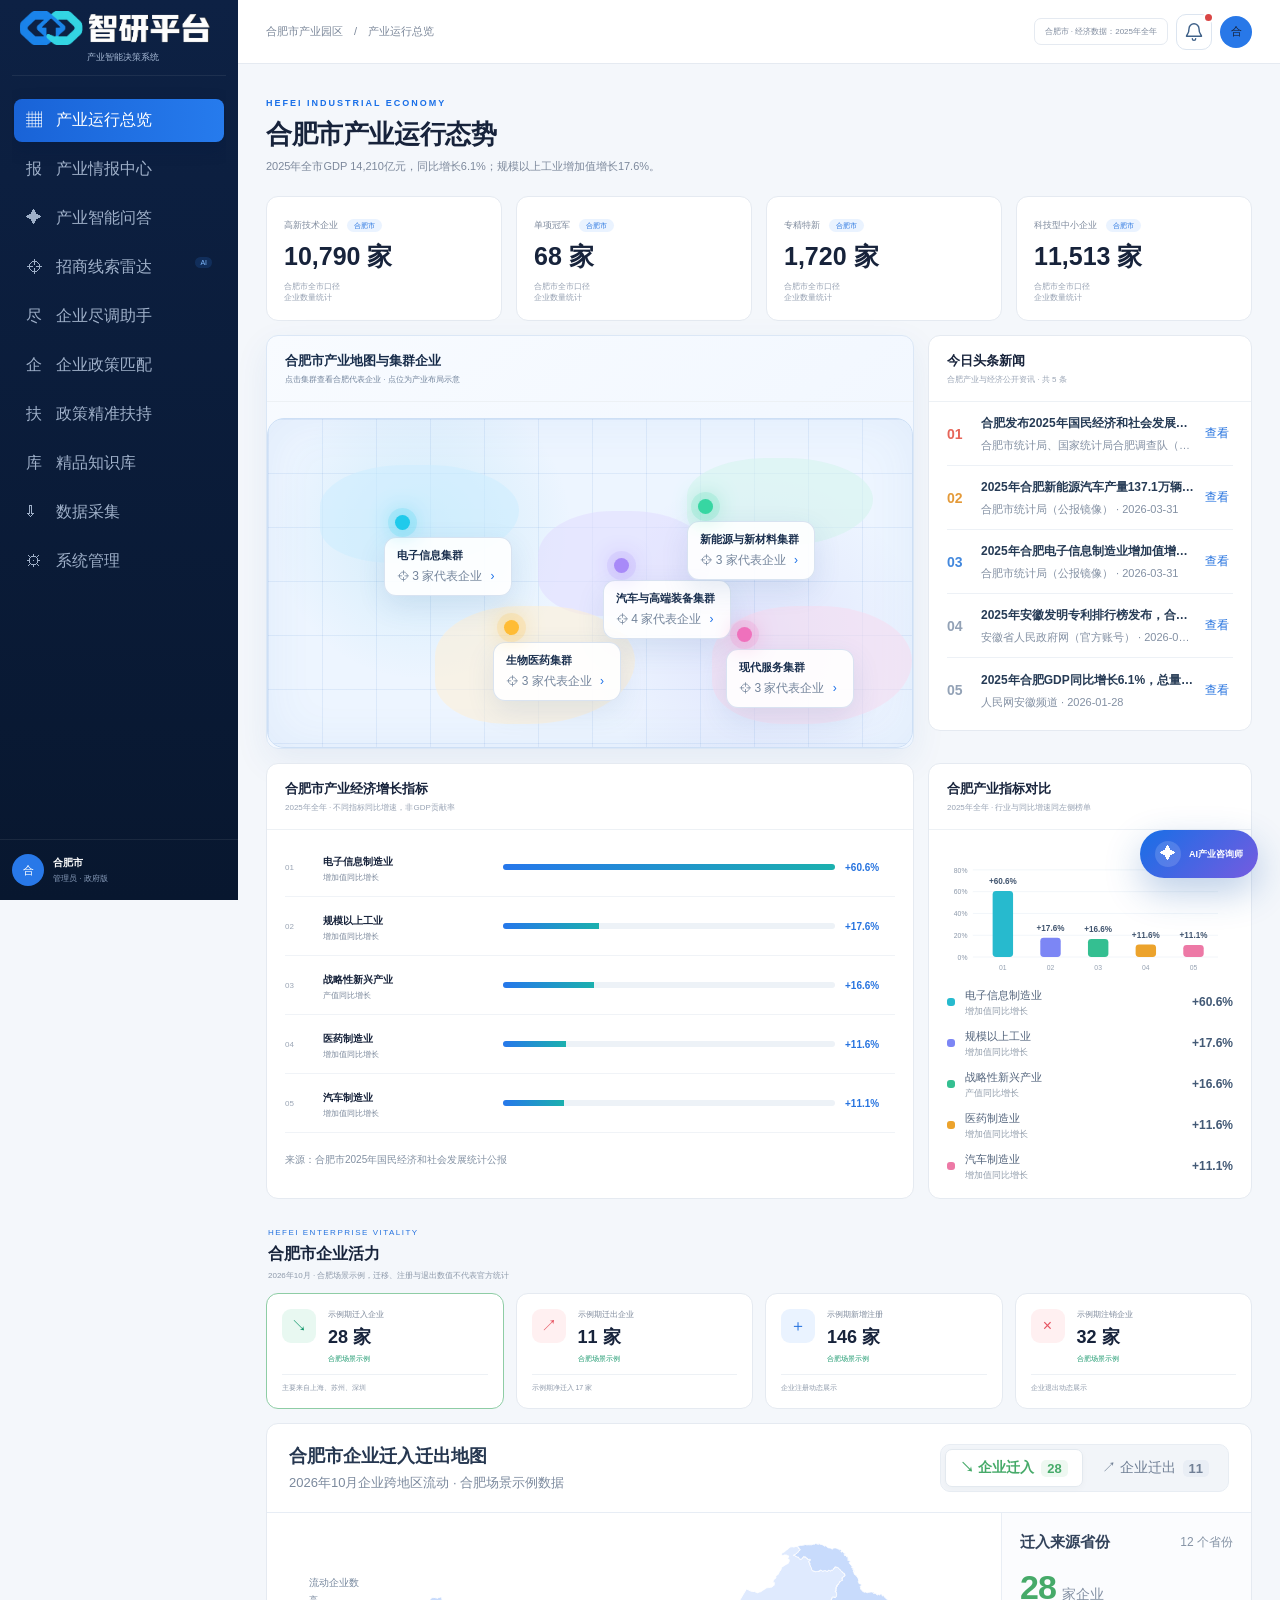
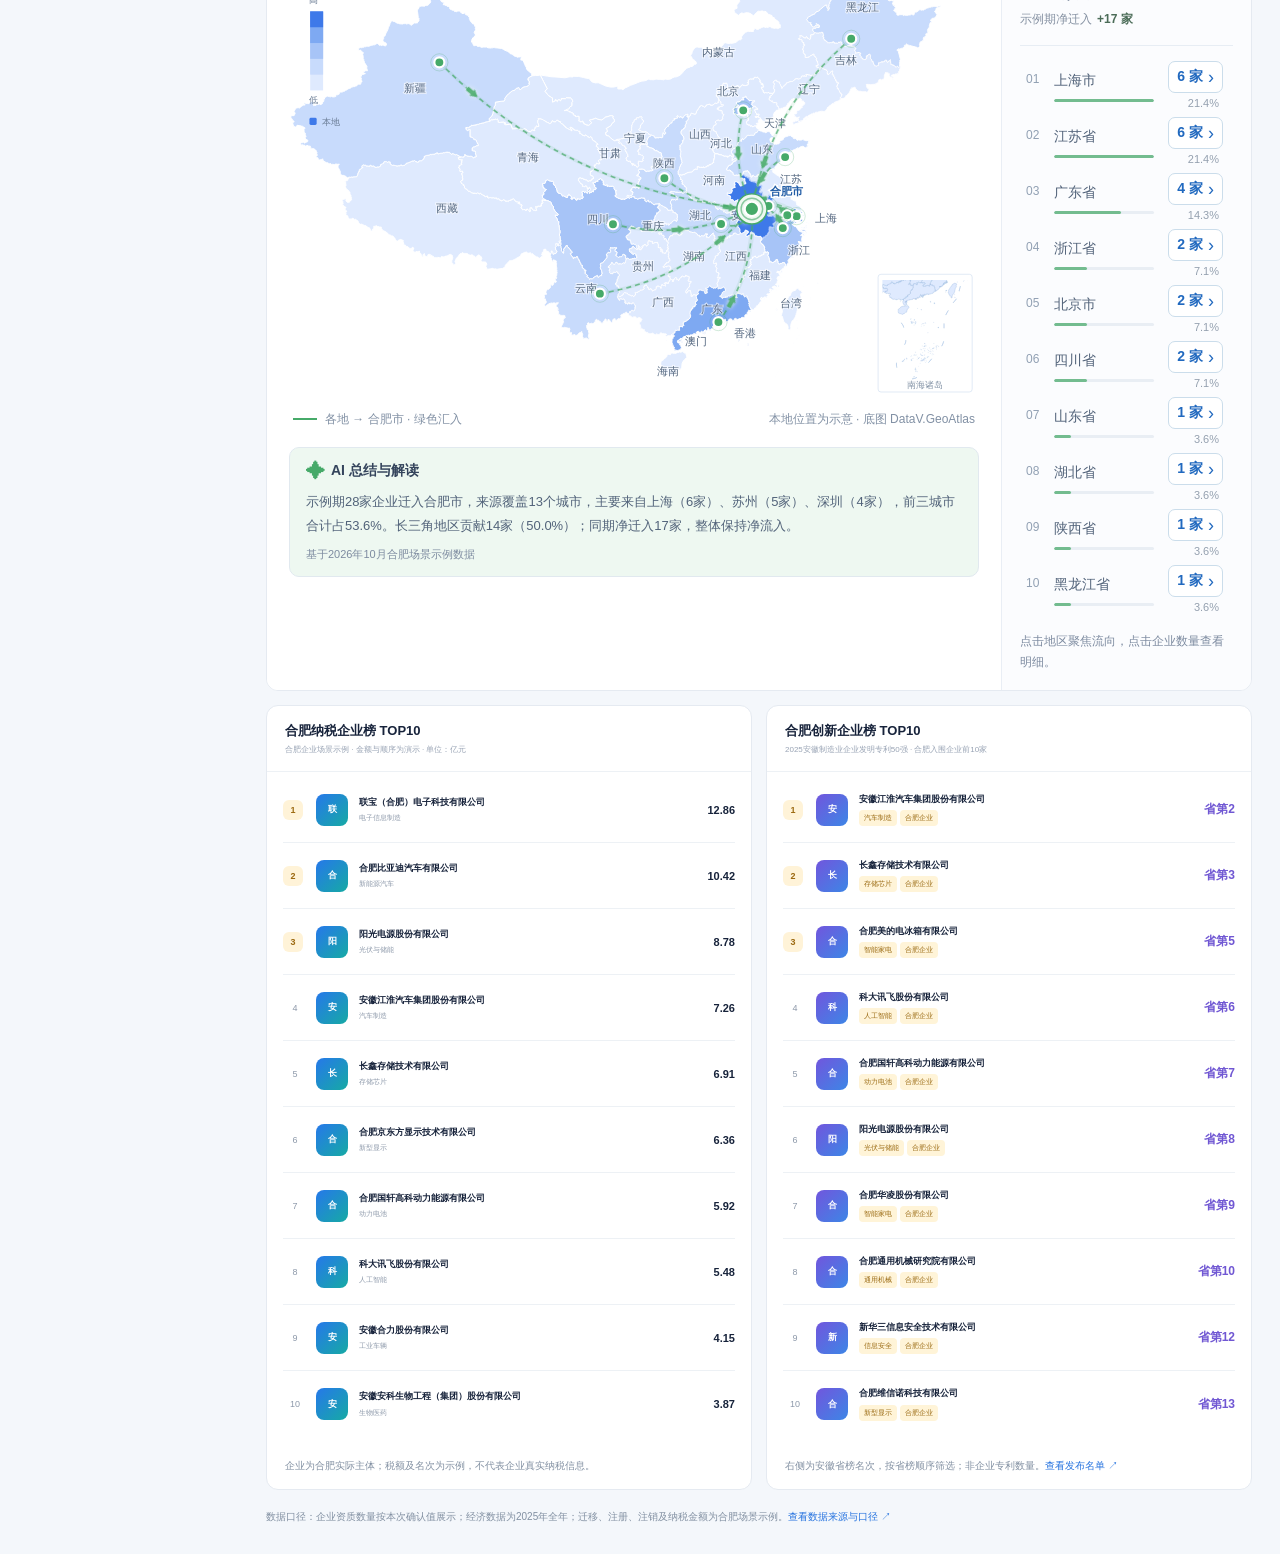
==== index.html @ 52f21374 "将质检操作移到卡片右下角 Source: f619ca4ff24165e5341b25b917032b2eeeab202a" ====
<!doctype html><html lang="zh-CN"><head><meta charset="utf-8"><meta name="viewport" content="width=device-width,initial-scale=1"><title>智研平台·政府版</title><style>
:root{--navy:#0b1c39;--blue:#196fe8;--ink:#17233b;--muted:#7d899c;--line:#e5eaf1;--bg:#f4f7fb;--green:#16a171;--orange:#ee922c;--red:#e95362}*{box-sizing:border-box}body{margin:0;background:var(--bg);color:var(--ink);font-family:"Microsoft YaHei","PingFang SC",Arial,sans-serif}button,input,select,textarea{font:inherit}button{cursor:pointer}.shell{display:flex;min-height:100vh}.side{position:fixed;inset:0 auto 0 0;width:238px;background:linear-gradient(180deg,#0d2144,#08172f);padding:0 12px;color:#fff;z-index:9}.brand{height:76px;display:flex;align-items:center;gap:12px;padding:0 8px;border-bottom:1px solid #ffffff12;margin-bottom:17px}.brand-mark{width:40px;height:40px;border-radius:11px;background:linear-gradient(135deg,#3384ff,#22b4dc);display:grid;place-items:center;font-weight:800}.brand b,.brand small{display:block}.brand small{font-size:9px;color:#8fa2c0;margin-top:3px}.nav-label{color:#60799e;font-size:9px;letter-spacing:1px;padding:0 12px;margin:20px 0 6px}.nav{width:100%;height:43px;border:0;border-radius:8px;background:transparent;color:#9fb0c9;text-align:left;padding:0 12px;margin:2px 0}.nav span{display:inline-block;width:30px;font-size:16px}.nav.active{background:linear-gradient(90deg,#1963d7,#267bed);color:#fff;box-shadow:0 6px 16px #00183e66}.nav em{float:right;font-style:normal;font-size:7px;background:#ff9a3524;color:#ffc078;padding:2px 5px;border-radius:7px}.side-user{position:absolute;bottom:0;left:0;right:0;padding:15px;border-top:1px solid #ffffff13;display:flex;gap:9px;align-items:center}.avatar{width:32px;height:32px;border-radius:50%;background:#2878e8;display:grid;place-items:center;font-size:11px}.side-user b,.side-user small{display:block;font-size:10px}.side-user small{font-size:8px;color:#899dbb;margin-top:3px}.main{margin-left:238px;width:calc(100% - 238px)}.topbar{height:64px;background:#fff;border-bottom:1px solid var(--line);padding:0 28px;display:flex;align-items:center;justify-content:space-between;position:sticky;top:0;z-index:8}.crumb{font-size:11px;color:#7d899b}.top-actions{display:flex;gap:8px;align-items:center}.top-actions span{border:1px solid var(--line);border-radius:7px;padding:7px 10px;font-size:8px;color:#7e8a9d}.content{padding:28px;max-width:1540px;margin:auto}.view{display:none}.view.show{display:block}.head{display:flex;justify-content:space-between;align-items:flex-end;margin-bottom:22px}.head label{font-size:9px;color:var(--blue);font-weight:700;letter-spacing:2px}.head h1{font-size:26px;margin:7px 0}.head p{font-size:11px;color:var(--muted);margin:0}.primary,.secondary{border:0;border-radius:8px;padding:10px 15px;background:linear-gradient(135deg,#196de6,#2a83ef);color:#fff;font-size:10px}.secondary{background:#fff;color:#53627a;border:1px solid #d7dfea}.card{background:#fff;border:1px solid var(--line);border-radius:12px}.card-title{padding:16px 18px;border-bottom:1px solid #edf1f5;display:flex;justify-content:space-between;align-items:center}.card-title h2{font-size:13px;margin:0 0 4px}.card-title p{font-size:8px;color:#98a3b4;margin:0}.card-title button{border:0;background:transparent;color:#2673df;font-size:9px}.metrics{display:grid;grid-template-columns:repeat(4,1fr);gap:14px;margin-bottom:14px}.metric{padding:17px}.metric>span{font-size:9px;color:#7e8a9d}.metric b{display:block;font-size:25px;margin:8px 0}.metric p{font-size:8px;color:#96a1b2;margin:0}.metric p em{font-style:normal;color:var(--green);font-weight:700}.dash-grid{display:grid;grid-template-columns:1.5fr 1fr;gap:14px}.industry-list{padding:8px 18px}.industry-row{height:54px;display:grid;grid-template-columns:28px 170px 1fr 50px;gap:10px;align-items:center;border-bottom:1px solid #f0f3f7}.industry-row small{font-size:8px;color:#9aa5b5}.industry-row b{font-size:10px}.industry-row span{font-size:8px;color:#8f9aab;display:block;margin-top:3px}.bar{height:6px;background:#edf2f7;border-radius:5px;overflow:hidden}.bar i{height:100%;display:block;background:linear-gradient(90deg,#2677eb,#1bb0ae)}.alerts{padding:8px 16px}.alert{display:grid;grid-template-columns:34px 1fr auto;gap:10px;align-items:center;padding:12px 0;border-bottom:1px solid #edf1f5}.alert>i{width:32px;height:32px;border-radius:8px;display:grid;place-items:center;background:#fff0f1;color:#e95362;font-style:normal}.alert b,.alert span{display:block;font-size:9px}.alert span{font-size:8px;color:#8c98aa;margin-top:4px}.alert button{border:0;background:transparent;color:#2673df;font-size:8px}.qa-wrap{max-width:850px;margin:30px auto;text-align:center}.orb{width:50px;height:50px;margin:auto;border-radius:15px;display:grid;place-items:center;background:linear-gradient(145deg,#1769e8,#7959e7);color:#fff;font-size:21px}.qa-wrap h1{font-size:25px}.qa-wrap>p{color:#7e899c;font-size:10px}.qa-card{text-align:left;overflow:hidden}.suggestions{padding:18px}.suggestions button{width:100%;background:#fff;border:0;border-bottom:1px solid #edf1f5;padding:13px;text-align:left;font-size:10px}.askbox{padding:18px;position:relative}.askbox textarea{width:100%;height:78px;border:1px solid #ccd6e4;border-radius:10px;padding:12px 48px 12px 12px;resize:none}.askbox button{position:absolute;right:29px;top:29px;width:35px;height:35px;border:0;border-radius:8px;background:#2173e8;color:#fff}.answer{padding:20px;display:none;font-size:10px;line-height:1.8}.answer .source{background:#f2f7fd;border-left:3px solid #347de4;padding:9px;color:#66758d}.match-tabs,.monitor-tabs{display:flex;border-bottom:1px solid #dce3eb;margin-bottom:14px}.match-tabs button,.monitor-tabs button{border:0;background:transparent;padding:11px 18px;color:#758197;font-size:10px}.match-tabs button.active,.monitor-tabs button.active{color:var(--blue);border-bottom:2px solid var(--blue);font-weight:700}.match-search{padding:18px;margin-bottom:14px}.match-search label{font-size:9px;font-weight:700}.input-row{display:flex;margin-top:8px}.input-row input{flex:1;border:1px solid #cdd7e5;border-radius:8px 0 0 8px;padding:11px}.input-row button{border-radius:0 8px 8px 0}.match-layout{display:grid;grid-template-columns:1.1fr .9fr;gap:14px}.company-list>button{width:100%;display:grid;grid-template-columns:38px 1fr 52px;gap:10px;align-items:center;background:#fff;border:0;border-bottom:1px solid #edf1f5;padding:13px 16px;text-align:left}.company-list>button.selected{background:#f3f8ff;box-shadow:inset 3px 0 var(--blue)}.company-logo{width:36px;height:36px;border-radius:9px;background:linear-gradient(135deg,#2678ea,#16aaa4);display:grid;place-items:center;color:#fff;font-weight:700}.company-list b,.company-list small{display:block;font-size:9px}.company-list small{font-size:8px;color:#8e99aa;margin-top:4px}.tags{display:flex;gap:4px;flex-wrap:wrap;margin-top:6px}.tag{font-style:normal;font-size:7px;color:#9a6a12;background:#fff4d8;border-radius:4px;padding:3px 5px}.score{text-align:center;color:#177c62}.score b{font-size:15px}.profile{padding:18px}.profile-head{display:flex;gap:10px;align-items:center;padding-bottom:13px;border-bottom:1px solid #edf1f5}.profile-head h2{font-size:13px;margin:0}.profile-head p{font-size:8px;color:#8d99aa}.profile-honors{margin:13px 0}.profile-honors label{font-size:8px;color:#768399}.kpis{display:grid;grid-template-columns:repeat(4,1fr);background:#f6f8fb;border-radius:8px;padding:11px}.kpis div{text-align:center}.kpis b,.kpis span{display:block;font-size:10px}.kpis span{font-size:7px;color:#8d99aa;margin-top:4px}.conditions{margin-top:13px}.condition{display:grid;grid-template-columns:20px 1fr auto;gap:7px;padding:9px 0;border-bottom:1px solid #eef1f5}.condition>i{width:18px;height:18px;border-radius:50%;display:grid;place-items:center;background:#e8f8f1;color:#159f70;font-style:normal;font-size:8px}.condition b,.condition span{display:block;font-size:8px}.condition span{color:#8d99aa;margin-top:3px}.condition em{font-style:normal;font-size:8px;color:#159f70}.collect-top{display:grid;grid-template-columns:repeat(4,1fr);gap:14px;margin-bottom:14px}.collect-method{padding:18px;cursor:pointer;transition:.2s}.collect-method:hover{transform:translateY(-2px);box-shadow:0 10px 26px #1d4c8612}.collect-icon{width:40px;height:40px;border-radius:10px;background:#eaf3ff;color:#2373e4;display:grid;place-items:center;font-size:17px}.collect-method h3{font-size:12px;margin:12px 0 5px}.collect-method p{font-size:8px;color:#8d99aa;line-height:1.6;min-height:26px}.collect-method button{border:0;background:transparent;color:#2674df;padding:0;font-size:8px}.collect-grid{display:grid;grid-template-columns:1.55fr .8fr;gap:14px}.source-table{width:100%;border-collapse:collapse}.source-table th,.source-table td{padding:12px 14px;border-bottom:1px solid #edf1f5;text-align:left;font-size:8px}.source-table th{color:#8d99aa;background:#fafbfd}.source-name{font-weight:700;font-size:9px}.status{padding:4px 7px;border-radius:8px;font-size:7px}.status.ok{background:#e8f8f1;color:#138f66}.status.run{background:#eaf3ff;color:#2672d8}.status.warn{background:#fff2df;color:#df8123}.progress{height:5px;background:#edf1f5;border-radius:5px;overflow:hidden;width:80px}.progress i{display:block;height:100%;background:#2675e6}.quality{padding:20px}.quality-ring{width:120px;height:120px;margin:10px auto 20px;border-radius:50%;background:conic-gradient(#1b76e6 0 92%,#e8eef6 92%);display:grid;place-items:center}.quality-ring:before{content:"";position:absolute;width:82px;height:82px;background:#fff;border-radius:50%}.quality-ring div{position:relative;text-align:center}.quality-ring b,.quality-ring span{display:block}.quality-ring b{font-size:23px}.quality-ring span{font-size:8px;color:#8d99aa}.quality p{font-size:9px;padding:8px 0;border-bottom:1px solid #edf1f5}.quality p b{float:right}.monitor-hero{display:grid;grid-template-columns:1.25fr .75fr;gap:14px;margin-bottom:14px}.schedule{padding:20px;background:linear-gradient(120deg,#102d59,#154b8a);color:#fff;border:0}.schedule label{font-size:8px;color:#9eb5d5}.schedule h2{font-size:17px;margin:7px 0}.schedule p{font-size:9px;color:#a9bdd9}.schedule-times{display:flex;gap:8px;margin:15px 0}.schedule-times span{background:#ffffff14;border:1px solid #ffffff1f;border-radius:8px;padding:9px 13px;font-size:11px}.schedule button{background:#fff;color:#1c61ad}.monitor-stats{display:grid;grid-template-columns:1fr 1fr;gap:10px}.monitor-stat{padding:15px}.monitor-stat span{font-size:8px;color:#8d99aa}.monitor-stat b{display:block;font-size:21px;margin-top:8px}.theme-panel{padding:18px}.theme-add{display:flex}.theme-add input{flex:1;border:1px solid #cfd9e5;border-radius:7px 0 0 7px;padding:9px;font-size:9px}.theme-add button{border-radius:0 7px 7px 0}.theme-list{margin-top:12px}.theme{display:flex;align-items:center;gap:9px;padding:10px 0;border-bottom:1px solid #edf1f5}.theme i{width:28px;height:28px;border-radius:7px;background:#eaf3ff;color:#2374e6;display:grid;place-items:center;font-style:normal}.theme b,.theme span{display:block;font-size:9px}.theme span{font-size:7px;color:#8d99aa;margin-top:3px}.theme em{margin-left:auto;font-style:normal;font-size:7px;color:#138f66;background:#e8f8f1;padding:4px 7px;border-radius:8px}.monitor-grid{display:grid;grid-template-columns:320px 1fr;gap:14px}.risk-list{overflow:hidden}.risk-filter{padding:12px;display:flex;gap:5px;border-bottom:1px solid #edf1f5}.risk-filter button{border:0;background:#f1f4f8;color:#758197;border-radius:12px;padding:5px 8px;font-size:7px}.risk-filter button.active{background:#eaf3ff;color:#2473df}.risk-event{width:100%;border:0;background:#fff;padding:13px;text-align:left;border-bottom:1px solid #edf1f5}.risk-event.selected{background:#f4f8ff;box-shadow:inset 3px 0 #2776e8}.risk-event>div:first-child{display:flex;align-items:center;gap:7px}.risk-badge{font-size:7px;color:#fff;padding:3px 6px;border-radius:4px}.risk-badge.high{background:#e65361}.risk-badge.medium{background:#ed922b}.risk-badge.low{background:#1ca376}.risk-event h3{font-size:9px;margin:0;flex:1}.risk-event p{font-size:8px;color:#7f8b9d;line-height:1.6;margin:7px 0}.risk-event small{font-size:7px;color:#a1aab8}.risk-detail{overflow:hidden}.risk-detail-head{padding:17px 19px;background:linear-gradient(100deg,#fff5f5,#fff);border-bottom:1px solid #f1e5e6;display:flex;justify-content:space-between}.risk-detail-head h2{font-size:14px;margin:6px 0}.risk-detail-head p{font-size:8px;color:#8d99aa}.risk-total{text-align:center}.risk-total b{display:block;color:#e65361;font-size:25px}.risk-total span{font-size:7px;color:#8d99aa}.flow{padding:15px 18px;border-bottom:1px solid #edf1f5}.flow-title{display:flex;align-items:center;gap:8px;margin-bottom:12px}.flow-title i{width:23px;height:23px;border-radius:7px;background:#eaf3ff;color:#2473df;display:grid;place-items:center;font-style:normal;font-size:9px}.flow-title b{font-size:10px}.task-flow{display:grid;grid-template-columns:repeat(4,1fr);gap:7px}.task{background:#f6f8fb;border-radius:8px;padding:10px}.task span,.task b{display:block;font-size:7px;color:#8e99aa}.task b{font-size:9px;color:#26344b;margin-top:5px}.task em{display:inline-block;font-style:normal;font-size:7px;color:#149269;margin-top:7px}.impact-table{width:100%;border-collapse:collapse}.impact-table th,.impact-table td{padding:9px;border-bottom:1px solid #edf1f5;text-align:left;font-size:8px}.impact-table th{color:#8d99aa}.risk-scores{display:grid;grid-template-columns:repeat(4,1fr);gap:7px}.risk-score{border:1px solid #e7ebf1;border-radius:8px;padding:10px}.risk-score span,.risk-score b{display:block;font-size:7px;color:#8d99aa}.risk-score b{font-size:14px;color:#e65361;margin-top:5px}.ai-advice{margin:15px 18px 18px;background:linear-gradient(135deg,#edf5ff,#f5f1ff);border:1px solid #dbe6f7;border-radius:10px;padding:14px}.ai-advice label{font-size:9px;color:#2773df;font-weight:700}.ai-advice h3{font-size:11px;margin:8px 0}.ai-advice ol{padding-left:18px;margin:0}.ai-advice li{font-size:8px;color:#536178;line-height:1.8}.advice-actions{display:flex;justify-content:flex-end;gap:7px;margin-top:10px}.warning-preview{display:none;margin:15px 18px;background:#fff7f7;border:1px solid #f2d9dc;border-radius:9px;padding:14px;font-size:8px;line-height:1.8}.toast{position:fixed;right:24px;bottom:24px;background:#17345f;color:#fff;padding:12px 16px;border-radius:9px;font-size:9px;box-shadow:0 10px 30px #10294c44;opacity:0;transform:translateY(15px);transition:.25s;pointer-events:none}.toast.show{opacity:1;transform:none}@media(max-width:1150px){.metrics,.collect-top{grid-template-columns:repeat(2,1fr)}.dash-grid,.collect-grid,.monitor-hero,.match-layout{grid-template-columns:1fr}.monitor-grid{grid-template-columns:280px 1fr}.task-flow,.risk-scores{grid-template-columns:1fr 1fr}}@media(max-width:800px){.side{width:68px}.brand div,.nav-label,.nav:not(.active),.side-user div{display:none}.brand{padding:0}.nav.active{font-size:0;text-align:center}.nav.active span{font-size:18px;width:auto}.main{margin-left:68px;width:calc(100% - 68px)}.content{padding:18px}.monitor-grid{grid-template-columns:1fr}.policy-summary{grid-template-columns:1fr}.top-actions span{display:none}}
.ep-search{padding:17px;margin-bottom:14px}.ep-search label{font-size:9px;font-weight:700}.ep-layout{display:grid;grid-template-columns:.8fr 1.2fr;gap:14px}.ep-company{display:flex;align-items:center;gap:11px;padding:18px;border-bottom:1px solid #edf1f5}.ep-company h2{font-size:13px;margin:0 0 5px}.ep-company p{font-size:8px;color:#8d99aa;margin:0}.profile-complete{margin-left:auto;font-size:7px;color:#8d99aa;text-align:center}.profile-complete b{display:block;font-size:17px;color:#1a74e6}.ep-honors{padding:15px 18px}.ep-honors label{display:block;font-size:8px;color:#748197;margin-bottom:8px}.cultivate{margin:15px 18px 18px;background:linear-gradient(135deg,#edf5ff,#f3f0ff);border-radius:9px;padding:12px}.cultivate b{font-size:9px;color:#246fd7}.cultivate p{font-size:8px;color:#65738a;line-height:1.7;margin:6px 0 0}.ep-policies{overflow:hidden}.ep-policies>button:not(.ep-action button){width:100%;display:grid;grid-template-columns:50px 1fr 15px;gap:11px;border:0;border-bottom:1px solid #edf1f5;background:#fff;padding:14px 17px;text-align:left}.ep-policies>button.selected{background:#f3f8ff;box-shadow:inset 3px 0 #2676e8}.ep-score{width:46px;height:46px;border-radius:10px;background:#eaf3ff;color:#2472df;display:grid;place-items:center;font-weight:700;font-size:11px}.ep-policies h3{font-size:10px;margin:1px 0 5px}.ep-policies p,.ep-policies em{font-size:8px;color:#8e99aa;margin:0}.ep-policies em{display:block;color:#df8123;margin-top:6px}.ep-action{display:flex;justify-content:flex-end;gap:7px;padding:14px}.support-stats,.chain-stats{display:grid;grid-template-columns:repeat(4,1fr);gap:12px;margin-bottom:14px}.support-stats>div,.chain-stats>div{padding:15px}.support-stats span,.chain-stats span{font-size:8px;color:#8d99aa}.support-stats b,.chain-stats b{display:block;font-size:20px;margin-top:7px}.chain-stats em{display:block;font-size:7px;color:#15966a;font-style:normal;margin-top:5px}.red-text{color:#e65361!important}.chain-layout{display:grid;grid-template-columns:1.55fr .65fr;gap:14px}.chain-canvas{padding:18px;min-height:510px;background:radial-gradient(circle at center,#f4f8ff,#fff 65%)}.chain-toolbar{display:flex;justify-content:space-between;align-items:center;padding-bottom:15px;border-bottom:1px solid #e8edf4}.chain-toolbar b,.chain-toolbar span{display:block;font-size:11px}.chain-toolbar span{font-size:8px;color:#8e99aa;margin-top:4px}.chain-toolbar select{border:1px solid #d7dee8;border-radius:7px;padding:7px;font-size:8px;background:#fff}.chain-flow{display:grid;grid-template-columns:1fr 26px 1fr 26px 1fr;gap:7px;align-items:center;margin-top:20px}.chain-column>label{display:block;text-align:center;font-size:9px;color:#64738a;margin-bottom:10px}.chain-node{width:100%;position:relative;border:1px solid #dce4ef;background:#fff;border-radius:9px;padding:14px 10px;margin:5px 0;text-align:left;box-shadow:0 5px 12px #17385e0a}.chain-node:hover,.chain-node.selected{border-color:#2675e6;background:#f2f7ff}.chain-node.weak{border-color:#f0c9cd;background:#fff7f7}.chain-node b,.chain-node span{display:block;font-size:9px}.chain-node span{font-size:7px;color:#8d99aa;margin-top:4px}.chain-node em{position:absolute;right:8px;top:8px;font-style:normal;font-size:7px;color:#e65361}.chain-node em.normal{color:#15966a}.chain-arrow{text-align:center;color:#8cb1e1;font-size:24px}.chain-legend{display:flex;justify-content:center;gap:18px;margin-top:18px}.chain-legend span{font-size:7px;color:#7c899d}.chain-legend i{display:inline-block;width:7px;height:7px;border-radius:50%;margin-right:4px}.good{background:#16a171}.standard{background:#2676e7}.danger{background:#e65361}.chain-detail{padding:18px;align-self:start}.chain-detail h2{font-size:15px;margin:7px 0}.chain-detail>p{font-size:8px;color:#8d99aa;line-height:1.7}.node-score{background:linear-gradient(135deg,#edf5ff,#f3efff);border-radius:10px;padding:15px;text-align:center}.node-score b{font-size:26px;color:#2270de}.node-score span{display:block;font-size:7px;color:#8d99aa}.node-kpis{display:grid;grid-template-columns:1fr 1fr;gap:8px;margin:13px 0}.node-kpis div{background:#f6f8fb;border-radius:8px;padding:10px}.node-kpis span,.node-kpis b{display:block;font-size:7px;color:#8d99aa}.node-kpis b{font-size:11px;color:#26344a;margin-top:4px}.node-enterprises h3{font-size:10px}.node-enterprises p{font-size:8px;padding:8px 0;border-bottom:1px solid #edf1f5}.node-enterprises p span{float:right;color:#2673df}.strength-overview{display:grid;grid-template-columns:1.5fr .7fr;gap:14px;margin-bottom:14px}.strength-score{padding:18px;display:grid;grid-template-columns:130px 1fr;gap:20px;align-items:center}.score-gauge{width:120px;height:120px;border-radius:50%;background:conic-gradient(#1b76e6 0 78.6%,#e7edf6 78.6%);display:grid;place-items:center;position:relative}.score-gauge:before{content:"";position:absolute;width:82px;height:82px;border-radius:50%;background:#fff}.score-gauge b,.score-gauge span{position:relative;display:block;text-align:center}.score-gauge b{font-size:22px}.score-gauge span{font-size:7px;color:#8d99aa}.strength-score h2{font-size:14px}.strength-score p{font-size:8px;color:#7c899c;line-height:1.7}.mini-bars span{display:grid;grid-template-columns:70px 1fr 28px;gap:7px;align-items:center;font-size:7px;margin:8px 0}.mini-bars i{height:5px;border-radius:4px;background:#edf1f5;overflow:hidden}.mini-bars i b{display:block;height:100%;background:#2675e6}.mini-bars em{font-style:normal}.resilience{padding:17px}.resilience h2{font-size:12px}.resilience div{display:flex;justify-content:space-between;padding:10px 0;border-bottom:1px solid #edf1f5;font-size:8px}.gap-table table{width:100%;border-collapse:collapse}.gap-table th,.gap-table td{padding:12px 14px;border-bottom:1px solid #edf1f5;text-align:left;font-size:8px}.gap-table th{color:#8d99aa;background:#fafbfd}.gap-table button{border:0;background:transparent;color:#2673df;font-size:8px}.target-cards{display:grid;grid-template-columns:repeat(3,1fr);gap:14px;margin-top:14px}.target-cards article{padding:17px}.target-cards label{font-size:8px;color:#2673df}.target-cards h3{font-size:12px}.target-cards p{font-size:8px;color:#7c899c}.target-cards article>div{display:flex;justify-content:space-between;border-top:1px solid #edf1f5;padding-top:10px;margin:10px 0}.target-cards span{font-size:7px;color:#8d99aa}.target-cards button{width:100%;margin-top:5px}.invest-search{display:grid;grid-template-columns:repeat(4,1fr) auto;gap:10px;padding:16px;align-items:end}.invest-search label{display:block;font-size:8px;color:#78859a;margin-bottom:6px}.invest-search select{width:100%;border:1px solid #d4dce8;border-radius:7px;background:#fff;padding:8px;font-size:8px}.invest-stats{display:flex;gap:30px;padding:12px 4px;color:#7c899b;font-size:8px}.invest-stats b{color:#26344a;font-size:11px}.invest-layout{display:grid;grid-template-columns:1fr 1fr;gap:14px}.invest-list{overflow:hidden}.invest-company{width:100%;display:grid;grid-template-columns:40px 1fr 60px 15px;gap:10px;align-items:center;border:0;border-bottom:1px solid #edf1f5;background:#fff;padding:14px 16px;text-align:left}.invest-company.selected{background:#f3f8ff;box-shadow:inset 3px 0 #2676e8}.invest-company h3{font-size:10px;margin:0 0 4px}.invest-company p{font-size:7px;color:#8d99aa;margin:0}.signal{display:inline-block;font-size:7px;color:#df7e20;background:#fff2df;padding:3px 5px;border-radius:4px;margin-top:6px}.potential{text-align:center}.potential b,.potential span{display:block}.potential b{font-size:17px;color:#166fdf}.potential span{font-size:7px;color:#8d99aa}.invest-detail{padding:18px;align-self:start}.invest-detail-head{display:flex;align-items:center;gap:10px;padding-bottom:13px;border-bottom:1px solid #edf1f5}.invest-detail-head h2{font-size:14px;margin:0 0 4px}.invest-detail-head p{font-size:8px;color:#8d99aa}.fit-score{margin-left:auto;text-align:center}.fit-score b{display:block;font-size:22px;color:#1a73e4}.fit-score span{font-size:7px;color:#8d99aa}.dimension-grid{display:grid;grid-template-columns:1fr 1fr;gap:8px;margin:14px 0}.dimension{background:#f6f8fb;border-radius:8px;padding:10px}.dimension span,.dimension b{display:block;font-size:7px;color:#8d99aa}.dimension b{font-size:11px;color:#26344a;margin-top:4px}.recommend-reason{background:linear-gradient(135deg,#edf5ff,#f3efff);border-radius:9px;padding:12px}.recommend-reason h3{font-size:10px;color:#226fda;margin:0 0 7px}.recommend-reason li{font-size:8px;line-height:1.8;color:#59677d}.signal-timeline h3{font-size:10px}.signal-timeline p{font-size:8px;padding:8px 0;border-bottom:1px solid #edf1f5}.signal-timeline p span{color:#8d99aa;margin-right:10px}.invest-actions{display:flex;gap:7px;margin-top:13px}.invest-actions button{flex:1}@media(max-width:1150px){.ep-layout,.chain-layout,.strength-overview,.invest-layout{grid-template-columns:1fr}.target-cards{grid-template-columns:1fr 1fr}.invest-search{grid-template-columns:1fr 1fr}.chain-detail{display:none}}@media(max-width:800px){.support-stats,.chain-stats{grid-template-columns:1fr 1fr}.chain-flow{grid-template-columns:1fr}.chain-arrow{transform:rotate(90deg)}.target-cards{grid-template-columns:1fr}}.knowledge-section{margin-bottom:14px}.section-heading{display:flex;align-items:flex-end;justify-content:space-between;margin:22px 2px 12px}.section-heading label{font-size:8px;color:#2673df;letter-spacing:1.5px}.section-heading h2{font-size:16px;margin:5px 0}.section-heading p{font-size:8px;color:#8d99aa;margin:0}.knowledge-bases{display:grid;grid-template-columns:repeat(5,1fr);gap:11px}.kb-card{padding:15px;position:relative;overflow:hidden;cursor:pointer;transition:.2s}.kb-card:before{content:"";position:absolute;top:0;left:0;right:0;height:3px;background:#2676e8}.company-kb:before{background:#13a27a}.chain-kb:before{background:#765ce0}.project-kb:before{background:#e9922d}.news-kb:before{background:#e65361}.kb-card:hover{transform:translateY(-2px);box-shadow:0 10px 28px #183f6d12}.kb-top{display:flex;justify-content:space-between;align-items:center}.kb-top>i{width:34px;height:34px;border-radius:9px;background:#eaf3ff;color:#2674df;display:grid;place-items:center;font-style:normal;font-weight:700}.company-kb .kb-top>i{background:#e8f8f2;color:#159a71}.chain-kb .kb-top>i{background:#f0edff;color:#7158d3}.project-kb .kb-top>i{background:#fff3e3;color:#dc8425}.news-kb .kb-top>i{background:#fff0f1;color:#e65361}.kb-card h3{font-size:11px;margin:11px 0 5px}.kb-card>p{font-size:7px;color:#7e8a9d;line-height:1.65;min-height:46px;margin:0}.kb-metric{border-top:1px solid #edf1f5;border-bottom:1px solid #edf1f5;padding:10px 0;margin:10px 0}.kb-metric b,.kb-metric span{display:block}.kb-metric b{font-size:16px}.kb-metric span{font-size:7px;color:#8d99aa}.kb-metric em{float:right;margin-top:-20px;font-style:normal;font-size:7px;color:#15966a}.kb-tags{display:flex;gap:3px;flex-wrap:wrap}.kb-tags span{font-size:6px;color:#65748a;background:#f3f6fa;padding:3px 4px;border-radius:3px}.kb-card>button{border:0;background:transparent;color:#2673df;padding:10px 0 0;font-size:7px}@media(max-width:1300px){.knowledge-bases{grid-template-columns:repeat(3,1fr)}}@media(max-width:800px){.knowledge-bases{grid-template-columns:1fr 1fr}}.label-stats{display:grid;grid-template-columns:repeat(4,1fr);gap:12px;margin-bottom:14px}.label-stats>div{padding:15px}.label-stats span,.label-stats b,.label-stats em{display:block}.label-stats span{font-size:8px;color:#8d99aa}.label-stats b{font-size:21px;margin:7px 0}.label-stats em{font-style:normal;font-size:7px;color:#15966a}.label-layout{display:grid;grid-template-columns:280px 1fr;gap:14px;margin-bottom:14px}.taxonomy{overflow:hidden}.taxonomy-tree{padding:8px 15px 15px}.tax-group{padding:11px 0;border-bottom:1px solid #edf1f5}.tax-group>b{display:flex;align-items:center;font-size:9px}.tax-group>b i{width:26px;height:26px;border-radius:7px;background:#eaf3ff;color:#2673df;display:grid;place-items:center;font-style:normal;margin-right:8px}.tax-group>b span{margin-left:auto;color:#8d99aa}.tax-group p{display:flex;flex-wrap:wrap;gap:4px;margin:8px 0 0 34px}.tax-group p em{font-style:normal;font-size:7px;color:#5f6e85;background:#f2f5f9;padding:4px 6px;border-radius:4px}.tax-group.custom>b i{background:#f0edff;color:#7056d3}.tag-builder{overflow:hidden}.builder-body{padding:16px}.form-row.two{display:grid;grid-template-columns:1fr 1fr;gap:12px}.builder-body label>span{display:block;font-size:8px;color:#65738a;margin-bottom:6px}.builder-body input,.builder-body select,.builder-body textarea{width:100%;border:1px solid #d0d9e6;border-radius:7px;padding:9px;font-size:9px;outline:none;background:#fff}.builder-body input:focus,.builder-body textarea:focus{border-color:#2675e5}.full-field{display:block;margin-top:12px}.builder-body textarea{height:70px;resize:none}.ai-rule{margin-top:12px;background:linear-gradient(135deg,#edf5ff,#f3efff);border-radius:9px;padding:11px}.ai-rule>div:first-child{display:flex;align-items:center;gap:8px}.ai-rule i{width:27px;height:27px;border-radius:8px;background:#2875e5;color:#fff;display:grid;place-items:center;font-style:normal}.ai-rule p{margin:0;flex:1}.ai-rule p b,.ai-rule p span{display:block;font-size:9px}.ai-rule p span{font-size:7px;color:#748197;margin-top:3px}.ai-rule>button{float:right;margin-top:-27px;border:0;background:#fff;color:#2673df;padding:6px 8px;border-radius:6px;font-size:7px}.rule-preview{margin-top:9px;background:#ffffffaa;border:1px dashed #cad8ec;border-radius:6px;padding:8px;font-size:7px;color:#78859a}.source-picker{margin-top:14px}.source-title{display:flex;justify-content:space-between}.source-title h3{font-size:10px;margin:0 0 3px}.source-title p{font-size:7px;color:#8d99aa;margin:0}.source-title button{border:0;background:transparent;color:#2673df;font-size:7px}.source-sites{display:grid;grid-template-columns:repeat(3,1fr);gap:7px;margin-top:9px}.source-sites button{display:grid;grid-template-columns:30px 1fr 16px;gap:7px;align-items:center;border:1px solid #e0e6ee;background:#fff;border-radius:8px;padding:9px;text-align:left}.source-sites button.selected{border-color:#5c94df;background:#f2f7ff}.source-sites i{width:28px;height:28px;border-radius:7px;background:#edf3fb;color:#2673df;display:grid;place-items:center;font-style:normal}.source-sites b,.source-sites small{display:block;font-size:8px}.source-sites small{font-size:6px;color:#8d99aa;margin-top:3px}.source-sites em{font-style:normal;color:#2673df}.builder-actions{display:flex;align-items:center;gap:7px;border-top:1px solid #edf1f5;margin-top:14px;padding-top:13px}.builder-actions>span{margin-right:auto;font-size:7px;color:#8d99aa}.label-flow{margin-bottom:14px}.label-flow>.card-title>span{font-size:8px;color:#2673df}.auto-flow{display:grid;grid-template-columns:1fr 18px 1fr 18px 1fr 18px 1fr 18px 1fr;align-items:center;padding:16px}.auto-flow>div{display:flex;align-items:center;gap:8px;background:#f6f8fb;border-radius:8px;padding:10px}.auto-flow>div i{width:22px;height:22px;border-radius:7px;background:#eaf3ff;color:#2673df;display:grid;place-items:center;font-style:normal;font-size:8px}.auto-flow p{margin:0;flex:1}.auto-flow p b,.auto-flow p span{display:block;font-size:8px}.auto-flow p span{font-size:6px;color:#8d99aa;margin-top:3px}.auto-flow em{font-style:normal;font-size:7px;color:#2673df}.auto-flow em.green{color:#15966a}.auto-flow>strong{text-align:center;color:#9bb4d6}.label-results{overflow:hidden}.label-results table{width:100%;border-collapse:collapse}.label-results th,.label-results td{padding:11px 13px;border-bottom:1px solid #edf1f5;text-align:left;font-size:8px}.label-results th{background:#fafbfd;color:#8d99aa}.label-results td>b,.label-results td>small{display:block;font-size:8px}.label-results td>small{font-size:6px;color:#8d99aa;margin-top:4px}.auto-tag{display:inline-block;padding:3px 5px;border-radius:4px;font-size:6px;margin:2px}.auto-tag.blue{background:#eaf3ff;color:#2673df}.auto-tag.purple{background:#f0edff;color:#7158d3}.auto-tag.red{background:#fff0f1;color:#e65361}.auto-tag.orange{background:#fff3e2;color:#dd8326}.auto-tag.green{background:#e8f8f1;color:#15966a}.confidence{font-size:9px}.confidence.high{color:#15966a}.confidence.medium{color:#df8123}@media(max-width:1100px){.label-layout{grid-template-columns:1fr}.source-sites{grid-template-columns:1fr 1fr}.auto-flow{grid-template-columns:1fr}.auto-flow>strong{transform:rotate(90deg)}}@media(max-width:800px){.label-stats{grid-template-columns:1fr 1fr}.form-row.two,.source-sites{grid-template-columns:1fr}}.industry-qa{max-width:1180px;margin:auto}.qa-hero{text-align:center;padding:20px 0 22px;background:radial-gradient(circle at center,#e9f3ff,transparent 65%)}.qa-hero h1{font-size:26px;margin:13px 0 7px}.qa-hero>p{font-size:10px;color:#7d899c}.qa-capabilities{display:flex;justify-content:center;gap:8px;margin-top:16px}.qa-capabilities span{display:flex;align-items:center;gap:5px;background:#fff;border:1px solid #dfe6ef;border-radius:16px;padding:6px 9px;font-size:7px;color:#536178}.qa-capabilities i{width:19px;height:19px;border-radius:6px;background:#eaf3ff;color:#2673df;display:grid;place-items:center;font-style:normal}.qa-main{display:grid;grid-template-columns:245px 1fr;gap:13px}.qa-scope{overflow:hidden}.qa-scope>div:nth-child(2){padding:7px 12px}.qa-scope>div:nth-child(2)>button{width:100%;border:0;background:#fff;border-radius:8px;padding:10px 7px;display:grid;grid-template-columns:28px 1fr auto;gap:7px;text-align:left;align-items:center}.qa-scope>div:nth-child(2)>button.active{background:#edf5ff}.qa-scope button>i{width:27px;height:27px;border-radius:7px;background:#f0f3f7;color:#2673df;display:grid;place-items:center;font-style:normal;font-size:8px}.qa-scope button b,.qa-scope button small{display:block;font-size:8px}.qa-scope button small{font-size:6px;color:#8d99aa;margin-top:3px}.qa-scope button em{font-style:normal;font-size:7px;color:#8d99aa}.qa-update{margin:8px 13px 14px;background:#f6f8fb;border-radius:8px;padding:10px}.qa-update>b{font-size:8px}.qa-update p{font-size:7px;color:#7c899b}.qa-update p em{float:right;font-style:normal;color:#15966a}.qa-card{overflow:hidden;position:relative}.qa-welcome{padding:18px 18px 3px}.qa-welcome>label{font-size:8px;color:#8d99aa}.qa-question-grid{display:grid;grid-template-columns:1fr 1fr;gap:8px;margin-top:9px}.qa-question-grid button{border:1px solid #e1e7ef;background:#fff;border-radius:9px;padding:12px;text-align:left}.qa-question-grid button:hover{border-color:#74a2e2;background:#f7faff}.qa-question-grid span,.qa-question-grid b,.qa-question-grid em{display:block}.qa-question-grid span{font-size:7px;color:#2673df}.qa-question-grid b{font-size:9px;line-height:1.55;margin:6px 0}.qa-question-grid em{font-style:normal;font-size:7px;color:#8d99aa}.industry-answer{min-height:315px}.answer-head{display:flex;align-items:center;gap:8px}.mini-ai{width:30px;height:30px;border-radius:8px;background:linear-gradient(145deg,#1769e8,#7959e7);color:#fff;display:grid;place-items:center}.answer-head b,.answer-head span{display:block;font-size:9px}.answer-head span{font-size:7px;color:#8d99aa}.answer-head button{margin-left:auto;border:0;background:#edf5ff;color:#2673df;border-radius:6px;padding:6px 8px;font-size:7px}.industry-answer>h2{font-size:14px;margin:15px 0 8px}.industry-answer #answerText{font-size:9px;color:#4e5c72;line-height:1.8}.industry-answer #answerText h3{font-size:10px;color:#26344b;margin:11px 0 3px}.industry-answer #answerText ul{padding-left:18px;margin:4px 0}.follow-ups{display:flex;gap:5px;align-items:center;margin-top:12px}.follow-ups span{font-size:7px;color:#8d99aa}.follow-ups button{border:1px solid #dfe5ed;background:#fff;border-radius:12px;padding:5px 7px;font-size:7px;color:#536178}.industry-ask{border-top:1px solid #edf1f5}.industry-ask small{display:block;text-align:center;font-size:6px;color:#9aa5b5;margin-top:6px}.qa-proof{display:flex;justify-content:center;gap:30px;padding:16px;font-size:7px;color:#8d99aa}.qa-proof b{color:#26344b}@media(max-width:900px){.qa-main{grid-template-columns:1fr}.qa-scope{display:none}}@media(max-width:650px){.qa-question-grid{grid-template-columns:1fr}.qa-capabilities{flex-wrap:wrap}.follow-ups{display:none}}.risk-detail{min-height:650px;display:flex;flex-direction:column}.stream-header{padding:16px 18px;background:linear-gradient(100deg,#f0f6ff,#f8f5ff);border-bottom:1px solid #dfe8f5;display:flex;align-items:center;gap:14px}.stream-ai{display:flex;gap:9px;align-items:center}.stream-ai>i{width:36px;height:36px;border-radius:10px;background:linear-gradient(145deg,#1769e8,#7959e7);color:#fff;display:grid;place-items:center;font-style:normal}.stream-ai b,.stream-ai span{display:block;font-size:10px}.stream-ai span{font-size:7px;color:#697890;margin-top:3px}.stream-meta{display:flex;gap:5px;margin-left:auto}.stream-meta span{font-size:7px;color:#60708a;background:#ffffffa8;border:1px solid #d9e3f0;border-radius:10px;padding:4px 7px}.stream-header .risk-total{margin-left:8px}.stream-progress{height:3px;background:#edf1f6}.stream-progress i{display:block;height:100%;width:0;background:linear-gradient(90deg,#1769e8,#7759e3);transition:width .12s}.stream-content{padding:16px 18px;min-height:500px;max-height:650px;overflow-y:auto;background:linear-gradient(180deg,#fff,#fbfcfe);flex:1}.stream-section{position:relative;padding:12px 13px;margin-bottom:10px;border:1px solid #e4e9f1;border-radius:9px;background:#fff;animation:streamIn .25s ease}.stream-section.core{border-left:3px solid #e65361;background:#fffafa}.stream-section.regional{border-left:3px solid #e9932d}.stream-section.deep{border-left:3px solid #2676e7}.stream-section.advice{border-left:3px solid #16a171;background:#fbfffd}.stream-section-title{display:flex;align-items:center;gap:7px;margin-bottom:7px}.stream-section-title i{width:20px;height:20px;border-radius:6px;background:#eaf3ff;color:#2673df;display:grid;place-items:center;font-style:normal;font-size:7px}.stream-section-title b{font-size:9px}.stream-section p{white-space:pre-line;font-size:9px;line-height:1.85;color:#45536a;margin:0}.stream-cursor{display:inline-block;width:2px;height:12px;background:#2673df;margin-left:2px;animation:blink .65s infinite}.stream-actions{display:flex;align-items:center;gap:7px;border-top:1px solid #e6ebf2;padding:12px 16px;background:#fff}.stream-actions>span{margin-right:auto;font-size:7px;color:#8d99aa}.stream-actions button{font-size:7px;padding:7px 9px}@keyframes streamIn{from{opacity:0;transform:translateY(6px)}to{opacity:1;transform:none}}@keyframes blink{50%{opacity:0}}@media(max-width:800px){.stream-meta{display:none}.stream-actions>span{display:none}.stream-content{max-height:none}}.enterprise-vitality{margin-top:18px}.mobility-cards{display:grid;grid-template-columns:repeat(4,1fr);gap:12px}.move-card{padding:15px;display:grid;grid-template-columns:36px 1fr;gap:10px;position:relative}.move-card>i{width:34px;height:34px;border-radius:9px;background:#e8f8f1;color:#15986d;display:grid;place-items:center;font-style:normal;font-size:16px}.move-card.out>i,.move-card.cancel>i{background:#fff0f1;color:#e65361}.move-card.new>i{background:#eaf3ff;color:#2673df}.move-card span,.move-card b,.move-card em{display:block}.move-card span{font-size:8px;color:#7d899b}.move-card b{font-size:18px;margin:5px 0}.move-card em{font-style:normal;font-size:7px;color:#15966a}.move-card.out em,.move-card.cancel em{color:#15966a}.move-card>small{grid-column:1/-1;font-size:7px;color:#8d99aa;border-top:1px solid #edf1f5;padding-top:8px}.ranking-grid{display:grid;grid-template-columns:1fr 1fr;gap:14px;margin-top:14px}.ranking-card{overflow:hidden}.ranking-list{padding:5px 16px 10px}.rank-row{display:grid;grid-template-columns:24px 34px 1fr 88px;gap:9px;align-items:center;padding:10px 0;border-bottom:1px solid #edf1f5}.rank-row:last-child{border-bottom:0}.rank-row>i{font-style:normal;font-size:9px;color:#8d99aa;text-align:center}.rank-row.top>i{width:20px;height:20px;border-radius:6px;background:#fff3d8;color:#9c6910;display:grid;place-items:center;font-weight:700}.rank-logo{width:32px;height:32px;border-radius:8px;background:linear-gradient(135deg,#2678ea,#16aaa4);color:#fff;display:grid;place-items:center;font-size:9px;font-weight:700}.rank-logo.purple{background:linear-gradient(135deg,#7156dd,#3d86e6)}.rank-row p{margin:0}.rank-row p>b,.rank-row p>small{display:block;font-size:9px}.rank-row p>small{font-size:7px;color:#8d99aa;margin-top:4px}.rank-row p>small .tag{display:inline-block;margin-right:3px}.rank-row>strong{text-align:right;font-size:11px}.rank-row>strong em{display:block;font-style:normal;font-size:7px;color:#15966a;margin-top:4px}.innovation-ranking .rank-row>strong{color:#7057d3}.trend-chart{padding:15px 18px;position:relative}.trend-legend{display:flex;gap:14px;justify-content:flex-end}.trend-legend span{font-size:7px;color:#7d899b}.trend-legend i{display:inline-block;width:7px;height:7px;border-radius:2px;margin-right:4px}.trend-legend i.reg{background:#2675e6}.trend-legend i.exit{background:#e8a04d}.trend-bars{display:grid;grid-template-columns:repeat(6,1fr);gap:20px;height:175px;align-items:end;padding:15px 120px 0 10px;border-bottom:1px solid #e4e9f0}.trend-bars>div{text-align:center;height:100%;display:flex;flex-direction:column;justify-content:flex-end}.trend-bars>div>span{height:125px;display:flex;gap:4px;align-items:end;justify-content:center}.trend-bars>div>span i{display:block;width:16px;border-radius:4px 4px 0 0}.trend-bars i.reg{background:linear-gradient(#4c91ec,#2675e6)}.trend-bars i.exit{background:linear-gradient(#f2bb78,#e79737)}.trend-bars b{font-size:7px;margin-top:7px}.trend-bars em{font-style:normal;font-size:6px;color:#8d99aa;margin-top:3px}.net-growth{position:absolute;right:18px;top:58px;width:105px;background:linear-gradient(135deg,#edf5ff,#f3efff);border-radius:9px;padding:12px}.net-growth span,.net-growth b,.net-growth em{display:block}.net-growth span{font-size:7px;color:#7d899b}.net-growth b{font-size:17px;color:#2673df;margin:6px 0}.net-growth em{font-style:normal;font-size:7px;color:#15966a}@media(max-width:1100px){.mobility-cards{grid-template-columns:1fr 1fr}.ranking-grid{grid-template-columns:1fr}}@media(max-width:700px){.mobility-cards{grid-template-columns:1fr}.trend-bars{padding-right:0}.net-growth{display:none}}/* enterprise-policy-v2 */
.ep-overview-grid{display:grid;grid-template-columns:.95fr 1.05fr;gap:14px;margin-bottom:18px}.cultivate button{border:0;background:transparent;color:#2673df;font-size:8px;padding:8px 0 0}.ep-match-summary{padding:18px;overflow:hidden}.ep-summary-head{display:flex;justify-content:space-between;align-items:flex-start;border-bottom:1px solid #edf1f5;padding-bottom:12px}.ep-summary-head label,.policy-result-head label{font-size:7px;letter-spacing:1.5px;color:#2673df}.ep-summary-head h2{font-size:15px;margin:5px 0 0}.ep-summary-head>span{font-size:7px;color:#8d99aa}.ep-summary-body{display:grid;grid-template-columns:43% 57%;align-items:center;min-height:230px}.match-orbit{width:190px;height:190px;border-radius:50%;display:grid;place-items:center;margin:auto;background:radial-gradient(circle,#fff 0 34%,#dff0ff 35% 41%,#eff8ff 42% 56%,transparent 57%),conic-gradient(from 210deg,#6bbcff,#d5edff,#4a9cf1,#d5edff,#6bbcff);box-shadow:0 0 42px #61aaf12b}.match-orbit>div{text-align:center}.match-orbit b{font-size:36px;color:#ff6969}.match-orbit span{font-size:9px;color:#66758b;margin-left:3px}.match-orbit small{display:block;font-size:8px;color:#78859a;margin-top:4px}.match-benefits p{display:grid;grid-template-columns:8px 1fr auto;align-items:center;gap:8px;margin:13px 0;font-size:9px}.match-benefits p i{width:6px;height:6px;border-radius:50%}.red-dot{background:#ed5961}.orange-dot{background:#ee9b32}.blue-dot{background:#3d86ef}.green-dot{background:#16a174}.match-benefits p span{color:#66758b}.match-benefits p b{font-size:10px}.match-benefits>button{width:100%;margin-top:8px}.policy-results{margin-top:5px}.policy-result-head{display:flex;align-items:flex-end;justify-content:space-between;margin:20px 2px 12px}.policy-result-head h2{font-size:17px;margin:5px 0}.policy-result-head h2 span{font-size:11px;color:#2673df;background:#eaf3ff;border-radius:14px;padding:4px 8px;margin-left:7px}.policy-result-head p{font-size:8px;color:#8d99aa;margin:0}.result-filters{display:flex;gap:5px}.result-filters button{border:1px solid #dce3ed;background:#fff;border-radius:6px;padding:7px 10px;font-size:8px;color:#68758a}.result-filters button.active{border-color:#2675e5;color:#2673df;background:#f2f7ff}.policy-project{position:relative;margin-bottom:12px;overflow:hidden;transition:.2s}.policy-project.expanded{border-color:#bfd5f1;box-shadow:0 10px 30px #224d8012}.project-main{position:relative;width:100%;display:grid;grid-template-columns:42px 52px 1fr 145px 20px;gap:14px;align-items:center;border:0;background:#fff;padding:17px 20px;text-align:left;cursor:pointer}.policy-project.expanded .project-main{background:linear-gradient(90deg,#fff,#f8fbff)}.recommend-ribbon{position:absolute;left:-28px;top:9px;background:#9b642b;color:#fff;transform:rotate(-42deg);font-size:7px;padding:3px 30px}.project-rank{font-size:10px;color:#a4afbd;text-align:center}.project-mark{width:48px;height:48px;border-radius:10px;background:#fff2e8;color:#c76a2c;display:grid;place-items:center;font-size:18px;font-weight:700;border:1px solid #f0d4bd}.project-mark.green{background:#e9f8f2;color:#148f69;border-color:#caecdf}.project-mark.purple{background:#f0edff;color:#7157d2;border-color:#ded8fa}.project-copy b,.project-copy small,.project-copy em{display:block}.project-copy b{font-size:12px;color:#192536;margin-bottom:6px}.project-copy small{font-size:8px;color:#7e8a9c}.project-copy em{font-style:normal;font-size:8px;color:#e17d23;margin-top:7px}.project-score{border-left:1px solid #e5eaf1;padding-left:18px}.project-score small,.project-score b,.project-score em{display:block}.project-score small{font-size:7px;color:#8995a6}.project-score b{font-size:25px;color:#2674e6;margin:3px 0}.project-score em{font-style:normal;font-size:7px;color:#68768a}.project-chevron{font-size:18px;color:#8d99aa;transition:.2s}.policy-project.expanded .project-chevron{transform:rotate(180deg)}.project-detail{display:none;border-top:1px solid #e5ebf2;padding:0 20px 18px}.policy-project.expanded .project-detail{display:block}.reward-strip{display:grid;grid-template-columns:120px 1fr auto;align-items:center;background:#fff1f0;border-radius:6px;padding:12px 15px;margin:14px 0;color:#66758a;font-size:8px}.reward-strip b{font-size:14px;color:#f05e5e}.reward-strip em{font-style:normal}.reward-strip.blue{background:#edf5ff}.reward-strip.blue b{color:#2674e6}.reward-strip.purple{background:#f2efff}.reward-strip.purple b{color:#7056d5}.diagnosis-title{display:flex;justify-content:space-between;align-items:center;margin:17px 0 9px}.diagnosis-title b,.diagnosis-title span{display:block}.diagnosis-title b{font-size:11px}.diagnosis-title span{font-size:7px;color:#8d99aa;margin-top:4px}.diagnosis-title button{border:0;background:transparent;color:#2673df;font-size:8px}.diagnosis-table{width:100%;border-collapse:collapse;border:1px solid #dbe3ed}.diagnosis-table th,.diagnosis-table td{text-align:left;border-bottom:1px solid #dbe3ed;padding:10px 12px;font-size:8px}.diagnosis-table th{background:#f7f9fb;color:#556277}.diagnosis-table th:nth-child(1){width:52%}.diagnosis-table th:nth-child(2){width:25%}.diagnosis-table td{color:#334056}.diag{font-size:8px;font-weight:600}.diag.ok{color:#16a174}.diag.pending{color:#2674e6}.project-actions{display:flex;align-items:center;justify-content:flex-end;gap:7px;margin-top:13px}.project-actions>span{margin-right:auto;font-size:7px;color:#e17d23}.load-more{display:block;margin:16px auto;border:1px solid #d6dfea;background:#fff;color:#2673df;border-radius:7px;padding:9px 22px;font-size:8px}.profile-modal-backdrop{position:fixed;inset:0;background:#101c2d80;display:none;align-items:center;justify-content:center;z-index:1000;padding:20px}.profile-modal-backdrop.open{display:flex}.profile-modal{width:min(1050px,96vw);max-height:92vh;background:#fff;border-radius:10px;box-shadow:0 22px 80px #10213942;display:flex;flex-direction:column;overflow:hidden}.profile-modal>header{display:flex;justify-content:space-between;align-items:flex-start;padding:20px 24px 16px;border-bottom:1px solid #e8edf3}.profile-modal h2{font-size:18px;margin:0 0 5px}.profile-modal header p{font-size:8px;color:#8d99aa;margin:0}.modal-close{border:0;background:transparent;font-size:24px;color:#8d99aa;line-height:1;cursor:pointer}.profile-modal-body{overflow:auto;padding:0 24px}.profile-section{padding:18px 0;border-top:1px solid #e7ecf2}.profile-section.first{border-top:0}.profile-grid{display:grid;grid-template-columns:1fr 1fr;column-gap:56px;row-gap:14px}.profile-grid label{display:grid;grid-template-columns:142px 1fr;align-items:center}.profile-grid label>span{font-size:9px;color:#5c6879;text-align:right;padding-right:12px}.profile-grid label>span i{font-style:normal;color:#ee5d64}.profile-grid input,.profile-grid select{width:100%;height:40px;border:1px solid #d4dce6;border-radius:5px;background:#fff;padding:0 13px;font-size:10px;color:#27364a;outline:none}.profile-grid input:focus,.profile-grid select:focus{border-color:#2675e5;box-shadow:0 0 0 2px #2675e510}.unit-input{display:grid;grid-template-columns:1fr 60px}.unit-input input{border-radius:5px 0 0 5px}.unit-input b{height:40px;border:1px solid #d4dce6;border-left:0;background:#f6f8fb;border-radius:0 5px 5px 0;display:grid;place-items:center;font-size:9px;color:#8796aa;font-weight:500}.chip-input{min-height:40px;border:1px solid #d4dce6;border-radius:5px;padding:5px;display:flex;gap:5px;align-items:center;flex-wrap:wrap}.chip-input em{font-style:normal;font-size:7px;background:#f0f2f5;color:#637087;padding:6px 7px;border-radius:5px}.chip-input input{border:0;height:27px;flex:1;min-width:80px;padding:0 5px}.profile-modal>footer{display:flex;align-items:center;justify-content:flex-end;gap:9px;border-top:1px solid #e8edf3;padding:14px 24px;background:#fff}.profile-modal>footer p{margin:0 auto 0 0;font-size:8px;color:#9aa6b7}.profile-modal>footer button{padding:9px 16px}@media(max-width:1050px){.ep-overview-grid{grid-template-columns:1fr}.profile-grid{column-gap:18px}.profile-grid label{grid-template-columns:120px 1fr}}@media(max-width:760px){.project-main{grid-template-columns:34px 1fr}.project-mark,.project-score,.project-chevron{display:none}.project-copy{grid-column:2}.profile-grid{grid-template-columns:1fr}.profile-grid label{grid-template-columns:115px 1fr}.reward-strip{grid-template-columns:1fr}.diagnosis-table th:nth-child(2),.diagnosis-table td:nth-child(2){display:none}.policy-result-head{align-items:flex-start;gap:10px;flex-direction:column}.profile-modal>footer p{display:none}}/* product-edition-switcher */
.brand{margin-bottom:10px}.edition-switch{height:38px;margin:0 4px 8px;padding:3px;background:#ffffff0d;border:1px solid #ffffff12;border-radius:9px;display:grid;grid-template-columns:1fr 1fr;gap:3px}.edition-switch button{border:0;background:transparent;color:#8196b5;border-radius:6px;font-size:9px;display:flex;align-items:center;justify-content:center;gap:5px}.edition-switch button i{font-style:normal;width:19px;height:19px;border-radius:5px;background:#ffffff0b;display:grid;place-items:center;font-size:8px}.edition-switch button.active{background:#fff;color:#165ebf;box-shadow:0 3px 10px #00112740;font-weight:700}.edition-switch button.active i{background:#e7f1ff;color:#196fe8}.edition-nav{display:none;height:calc(100vh - 204px);overflow-y:auto;padding:0 2px 16px}.edition-nav.active{display:block}.edition-nav::-webkit-scrollbar{width:3px}.edition-nav::-webkit-scrollbar-thumb{background:#ffffff18;border-radius:4px}.edition-nav .nav-label{margin:14px 0 5px}.edition-nav .nav{height:40px}.edition-nav .nav em{background:#2d83ee2b;color:#84bcff}.top-edition-badge{border-color:#b9d5fa!important;background:#edf5ff;color:#196fe8!important;font-weight:700}.side.edition-enterprise{background:linear-gradient(180deg,#102547,#0a1831)}.side.edition-enterprise .brand-mark{background:linear-gradient(135deg,#735ee8,#2988ef)}/* monitor-policy-v3 */
.company-profile-actions{margin-left:auto;display:flex;align-items:center;gap:14px}.company-profile-btn{padding:7px 11px;color:#2673df;border-color:#bcd3f1;font-size:8px}.company-profile-actions .profile-complete{margin-left:0}.policy-project:first-of-type .project-main{grid-template-columns:42px 52px minmax(0,1fr) 145px 20px}.monitor-page-head{margin-bottom:17px}.monitor-kpis{display:grid;grid-template-columns:repeat(4,1fr);gap:12px;margin-bottom:14px}.monitor-kpis>div{display:grid;grid-template-columns:38px 1fr;column-gap:10px;padding:15px}.monitor-kpis i{grid-row:1/4;width:36px;height:36px;border-radius:9px;background:#edf5ff;color:#2674e6;display:grid;place-items:center;font-style:normal;font-weight:700}.monitor-kpis i.blue{background:#eef4ff}.monitor-kpis i.red{background:#fff0f1;color:#e65361}.monitor-kpis i.green{background:#e9f8f2;color:#15966a}.monitor-kpis span{font-size:8px;color:#8390a3}.monitor-kpis b{font-size:20px;margin-top:3px}.monitor-kpis em{font-style:normal;font-size:7px;color:#8d99aa}.monitor-task-strip{margin-bottom:14px}.monitor-strip-title{display:flex;justify-content:space-between;align-items:flex-end;margin:0 2px 9px}.monitor-strip-title h2{font-size:12px;margin:0 0 4px}.monitor-strip-title p{font-size:7px;color:#8d99aa;margin:0}.monitor-strip-title button{border:0;background:transparent;color:#2673df;font-size:8px}.monitor-task-cards{display:grid;grid-template-columns:repeat(3,1fr) 125px;gap:10px}.monitor-task-card{display:grid;grid-template-columns:36px 1fr auto;gap:10px;align-items:center;padding:12px}.monitor-task-card>i{width:34px;height:34px;border-radius:8px;background:#eaf3ff;color:#2673df;display:grid;place-items:center;font-style:normal;font-weight:700}.monitor-task-card>i.orange{background:#fff3e3;color:#df8428}.monitor-task-card>i.purple{background:#f0edff;color:#7158d3}.monitor-task-card b,.monitor-task-card span{display:block;font-size:9px}.monitor-task-card span{font-size:7px;color:#8d99aa;margin-top:4px}.monitor-task-card em{font-style:normal;font-size:7px;color:#15966a}.monitor-task-add{border:1px dashed #b9cbe1;border-radius:10px;background:#f9fbfe;color:#2673df;font-size:8px}.monitor-task-add i,.monitor-task-add span{display:block;font-style:normal}.monitor-task-add i{font-size:18px;margin-bottom:4px}.monitor-event-workbench{overflow:hidden}.monitor-event-head{display:flex;justify-content:space-between;align-items:center;padding:15px 17px;border-bottom:1px solid #e6ebf2}.monitor-event-head h2{font-size:13px;margin:0 0 4px}.monitor-event-head p{font-size:7px;color:#8d99aa;margin:0}.monitor-event-head .risk-filter{padding:0}.monitor-event-layout{display:grid;grid-template-columns:390px 1fr;min-height:620px}.monitor-event-list{border-right:1px solid #e6ebf2;background:#fbfcfe}.event-list-caption{height:40px;padding:0 14px;display:flex;align-items:center;justify-content:space-between;border-bottom:1px solid #edf1f5;font-size:8px;color:#7b899c}.event-list-caption button{border:0;background:transparent;color:#2673df;font-size:8px}.monitor-event-list #riskEvents{padding:7px;max-height:700px;overflow:auto}.monitor-event-list .risk-event{width:100%;border:1px solid transparent;border-radius:8px;background:transparent;padding:12px;text-align:left;margin-bottom:5px}.monitor-event-list .risk-event:hover{background:#fff;border-color:#e3e9f1}.monitor-event-list .risk-event.selected{background:#fff;border-color:#bcd3f1;box-shadow:0 4px 15px #173c6810}.monitor-event-list .risk-event>div{display:flex;align-items:center;gap:7px}.monitor-event-list .risk-event h3{font-size:9px;margin:0;flex:1}.monitor-event-list .risk-event p{font-size:7px;line-height:1.6;color:#6e7b8f;margin:8px 0}.monitor-event-list .risk-event small{font-size:7px;color:#9aa5b5}.monitor-analysis{padding:17px;min-width:0}.monitor-task-backdrop{position:fixed;inset:0;background:#0e1b2d78;display:none;align-items:center;justify-content:center;z-index:1100;padding:20px}.monitor-task-backdrop.open{display:flex}.monitor-task-modal{width:min(920px,96vw);max-height:94vh;background:#fff;border-radius:11px;box-shadow:0 24px 80px #0a1a3047;display:flex;flex-direction:column;overflow:hidden}.monitor-task-modal>header{padding:17px 22px;border-bottom:1px solid #e7ecf2;display:flex;justify-content:space-between}.monitor-task-modal h2{font-size:17px;margin:0 0 5px}.monitor-task-modal header p{font-size:8px;color:#8d99aa;margin:0}.monitor-task-body{padding:17px 22px;overflow:auto}.ai-task-helper{display:grid;grid-template-columns:26px 1fr auto;gap:8px;align-items:center;border:1px solid #cedaeb;border-radius:11px;padding:7px 9px;box-shadow:0 5px 18px #183c6810}.ai-task-helper i{font-style:normal;color:#2673df}.ai-task-helper input{border:0;outline:none;font-size:8px;color:#40506a}.ai-task-helper button,.task-form-section h3 button{border:0;background:transparent;color:#2673df;font-size:8px}.task-form-section{margin-top:16px}.task-form-section>h3{font-size:10px;margin:0 0 9px;padding-left:9px;border-left:2px solid #2675e5}.task-form-section h3 button{float:right}.task-form-box{border:1px solid #e0e6ee;border-radius:8px;padding:14px 17px;display:grid;grid-template-columns:1fr 1fr;gap:10px 14px}.task-form-box.compact{grid-template-columns:1fr}.task-form-box label{display:grid;grid-template-columns:108px 1fr;align-items:center;min-height:34px}.task-form-box label.wide{grid-column:1/-1}.task-form-box label>span{font-size:8px;color:#5e6b7f}.task-form-box label>span i{font-style:normal;color:#e65361}.task-form-box label>span b{font-size:7px;border:1px solid #9ca8b8;border-radius:50%;padding:0 3px}.task-form-box input,.task-form-box select{height:32px;border:1px solid #d4dce8;border-radius:5px;background:#fff;padding:0 9px;font-size:8px;color:#506078}.chips-field{margin-top:-5px}.chips-field>div,.keyword-chips,.source-choice{display:flex;flex-wrap:wrap;gap:5px}.chips-field em,.keyword-chips em,.source-choice em,.select-chips em{font-style:normal;font-size:7px;color:#69768a;background:#f1f3f6;border-radius:4px;padding:5px 7px}.chips-field button,.keyword-chips button,.source-choice button{border:0;background:transparent;color:#2673df;font-size:7px}.select-chips{height:32px;border:1px solid #d4dce8;border-radius:5px;padding:4px 7px;display:flex;align-items:center;gap:4px}.select-chips>b{margin-left:auto;color:#9ba6b5}.keyword-chips{border:1px solid #d4dce8;border-radius:5px;padding:5px;min-height:62px}.source-choice{align-items:center}.source-choice>button{font-size:8px}.switch-field{grid-template-columns:108px auto 1fr!important;justify-content:start}.switch-field small{font-size:7px;color:#99a4b5;margin-left:10px}.task-switch{width:35px;height:19px;border:0;border-radius:10px;background:#d8dee8;padding:2px}.task-switch i{display:block;width:15px;height:15px;border-radius:50%;background:#fff;transition:.2s}.task-switch.active{background:#2675e5}.task-switch.active i{transform:translateX(16px)}.monitor-task-modal>footer{display:flex;align-items:center;justify-content:flex-end;gap:8px;padding:13px 22px;border-top:1px solid #e7ecf2}.monitor-task-modal>footer span{font-size:7px;color:#8d99aa;margin-right:auto}@media(max-width:1100px){.monitor-task-cards{grid-template-columns:1fr 1fr}.monitor-event-layout{grid-template-columns:330px 1fr}}@media(max-width:820px){.monitor-kpis{grid-template-columns:1fr 1fr}.monitor-event-layout{grid-template-columns:1fr}.monitor-event-list{border-right:0;border-bottom:1px solid #e6ebf2}.task-form-box{grid-template-columns:1fr}.monitor-task-cards{grid-template-columns:1fr}.company-profile-actions{gap:7px}}/* chain-analysis-v4 */
.edition-switch{position:absolute;left:16px;right:16px;bottom:72px;margin:0;z-index:2}.edition-nav{height:calc(100vh - 150px);padding-bottom:74px}.chain-page-head{margin-bottom:16px}.chain-head-actions{display:flex;gap:8px}.chain-selector-bar{padding:13px 16px;margin-bottom:13px;display:grid;grid-template-columns:340px 1fr auto;align-items:center;gap:15px}.chain-selector-bar>div:first-child{display:grid;grid-template-columns:95px 1fr;align-items:center}.chain-selector-bar span{font-size:8px;color:#7d899c}.chain-selector-bar select{height:34px;border:1px solid #cfd9e5;border-radius:6px;background:#fff;padding:0 9px;font-size:9px;color:#25344a}.chain-selector-bar p{font-size:7px;color:#8d99aa;margin:0}.chain-selector-bar p i{display:inline-block;width:6px;height:6px;border-radius:50%;background:#15a274;margin-right:5px}.hot-chain-tags{display:flex!important;gap:5px}.hot-chain-tags span{background:#edf5ff;color:#2673df;padding:5px 7px;border-radius:5px}.chain-toolbar>div:last-child{display:flex;align-items:center;gap:7px}.chain-toolbar-btn{border:1px solid #cbd9ea;background:#fff;color:#2673df;border-radius:6px;padding:7px 9px;font-size:8px}.chain-report-preview{margin-top:14px;overflow:hidden}.chain-preview-grid{display:grid;grid-template-columns:repeat(3,1fr);gap:0}.chain-preview-grid article{padding:16px;border-right:1px solid #edf1f5}.chain-preview-grid article:last-child{border:0}.chain-preview-grid label,.chain-preview-grid b,.chain-preview-grid p{display:block}.chain-preview-grid label{font-size:7px;color:#2673df}.chain-preview-grid b{font-size:11px;margin:7px 0}.chain-preview-grid p{font-size:8px;color:#6f7c90;line-height:1.65;min-height:40px}.chain-report-cta{display:flex;align-items:center;justify-content:flex-end;gap:12px;background:#f7faff;border-top:1px solid #e8edf4;padding:11px 16px}.chain-report-cta span{font-size:7px;color:#7c899c;margin-right:auto}.detail-back{display:flex;align-items:center;gap:12px;margin-bottom:14px}.detail-back button{border:0;background:transparent;color:#2673df;font-size:9px;padding:0}.detail-back span{font-size:8px;color:#8d99aa}.report-summary-banner{display:grid;grid-template-columns:165px 1fr;gap:20px;padding:20px;margin-bottom:14px;background:linear-gradient(135deg,#f8fbff,#fff)}.report-summary-banner>div{border-right:1px solid #e4eaf2;text-align:center}.report-summary-banner>div span,.report-summary-banner>div b,.report-summary-banner>div em{display:block}.report-summary-banner>div span{font-size:8px;color:#8d99aa}.report-summary-banner>div b{font-size:36px;color:#2674e6;margin:6px}.report-summary-banner>div em{font-style:normal;font-size:8px;color:#15966a}.report-summary-banner h2{font-size:13px;margin:0 0 7px}.report-summary-banner p{font-size:9px;line-height:1.8;color:#5f6d82;margin:0}.report-summary-banner article>div{display:flex;gap:16px;margin-top:12px}.report-summary-banner article span{font-size:7px;color:#8d99aa}.report-path{margin-bottom:14px}.report-path-flow{display:grid;grid-template-columns:1fr 24px 1fr 24px 1fr 24px 1fr;align-items:center;padding:16px}.report-path-flow>div{background:#f7f9fc;border-radius:8px;padding:12px;display:grid;grid-template-columns:30px 1fr;gap:3px 8px}.report-path-flow i{grid-row:1/3;width:28px;height:28px;border-radius:8px;background:#eaf3ff;color:#2673df;display:grid;place-items:center;font-style:normal}.report-path-flow b{font-size:9px}.report-path-flow span{font-size:7px;color:#8d99aa}.report-path-flow strong{text-align:center;color:#9ab1ce}.chain-editor-backdrop{position:fixed;inset:0;background:#0d1a2c82;display:none;align-items:center;justify-content:center;z-index:1200;padding:18px}.chain-editor-backdrop.open{display:flex}.chain-editor-modal{width:min(1180px,97vw);height:min(780px,95vh);background:#fff;border-radius:11px;box-shadow:0 25px 90px #07152752;display:flex;flex-direction:column;overflow:hidden}.chain-editor-modal>header{display:flex;justify-content:space-between;padding:17px 20px;border-bottom:1px solid #e5ebf2}.chain-editor-modal h2{font-size:16px;margin:0 0 5px}.chain-editor-modal header p{font-size:8px;color:#8d99aa;margin:0}.chain-editor-toolbar{display:flex;justify-content:space-between;align-items:center;padding:9px 14px;border-bottom:1px solid #e5ebf2;background:#fafbfd}.chain-editor-toolbar>div{display:flex;gap:7px;align-items:center}.chain-editor-toolbar span{font-size:7px;color:#7d899c}.chain-editor-toolbar span i{display:inline-block;width:6px;height:6px;border-radius:50%;margin-right:4px}.chain-editor-toolbar>div:last-child>button{border:0;background:transparent;color:#2673df;font-size:8px}.chain-editor-main{display:grid;grid-template-columns:1fr 265px;min-height:0;flex:1}.chain-edit-stage{min-width:0;padding:12px;background:#f7f9fc}.chain-edit-axis{display:grid;grid-template-columns:repeat(3,1fr);text-align:center;margin-bottom:7px}.chain-edit-axis span{font-size:8px;color:#7c899d}.chain-edit-canvas{position:relative;height:520px;overflow:hidden;border:1px solid #dce4ee;border-radius:8px;background-color:#fff;background-image:linear-gradient(#edf1f5 1px,transparent 1px),linear-gradient(90deg,#edf1f5 1px,transparent 1px);background-size:20px 20px}.chain-edit-canvas:before,.chain-edit-canvas:after{content:"";position:absolute;top:0;bottom:0;border-left:1px dashed #cbd7e6}.chain-edit-canvas:before{left:33.33%}.chain-edit-canvas:after{left:66.66%}.chain-edit-canvas canvas{position:absolute;inset:0;width:100%;height:100%;pointer-events:none}.editable-node{position:absolute;width:145px;min-height:56px;border:1px solid #cbd8e8;border-left:4px solid #2675e5;border-radius:8px;background:#fff;padding:9px 10px;text-align:left;box-shadow:0 5px 14px #153c6814;cursor:grab;touch-action:none;z-index:2}.editable-node:active{cursor:grabbing}.editable-node.selected{outline:2px solid #2675e530;border-color:#2675e5}.editable-node.advantage{border-left-color:#16a171}.editable-node.weak{border-left-color:#e65361}.editable-node b,.editable-node span{display:block;font-size:9px}.editable-node span{font-size:7px;color:#8d99aa;margin-top:4px}.node-inspector{padding:16px;border-left:1px solid #e5ebf2;overflow:auto}.node-inspector h3{font-size:12px;margin:0 0 4px}.node-inspector>p{font-size:7px;color:#8d99aa;margin:0 0 15px}.node-inspector label{display:block;margin:11px 0}.node-inspector label>span{display:block;font-size:8px;color:#66748a;margin-bottom:6px}.node-inspector input,.node-inspector select,.node-inspector textarea{width:100%;border:1px solid #d4dce7;border-radius:6px;padding:8px;font-size:8px;background:#fff}.node-inspector textarea{height:70px;resize:none}.inspector-stat{display:flex;align-items:center;background:#f6f8fb;border-radius:7px;padding:8px}.inspector-stat b{font-size:18px}.inspector-stat span{font-size:8px;color:#8d99aa;margin-left:3px}.inspector-stat button{margin-left:auto;border:0;background:transparent;color:#2673df;font-size:7px}.inspector-save{width:100%;margin-top:5px}.danger-link{width:100%;border:0;background:transparent;color:#e65361;font-size:8px;margin-top:8px}.chain-editor-modal>footer{display:flex;justify-content:flex-end;align-items:center;gap:8px;padding:12px 18px;border-top:1px solid #e5ebf2}.chain-editor-modal>footer span{margin-right:auto;font-size:7px;color:#8d99aa}@media(max-width:1050px){.chain-selector-bar{grid-template-columns:1fr}.hot-chain-tags{display:none!important}.chain-preview-grid{grid-template-columns:1fr}.chain-preview-grid article{border-right:0;border-bottom:1px solid #edf1f5}.chain-editor-main{grid-template-columns:1fr}.node-inspector{display:none}}@media(max-width:760px){.report-summary-banner{grid-template-columns:1fr}.report-summary-banner>div{border-right:0;border-bottom:1px solid #e4eaf2;padding-bottom:12px}.report-path-flow{grid-template-columns:1fr}.report-path-flow>strong{transform:rotate(90deg)}}/* flat-navigation-and-qa-v5 */
.side .edition-switch{display:none}.edition-nav{height:calc(100vh - 145px);padding:13px 2px 20px;overflow-y:auto}.edition-nav .nav{height:43px;margin:3px 0}.edition-nav .nav:first-child{margin-top:0}.topbar .top-edition-switch{display:grid;position:static;inset:auto;width:154px;height:34px;margin:0;padding:3px;background:#f1f5fa;border:1px solid #dfe6ef;border-radius:8px;grid-template-columns:1fr 1fr;gap:3px}.topbar .top-edition-switch button{border:0;background:transparent;color:#718096;border-radius:6px;font-size:8px;display:flex;align-items:center;justify-content:center;gap:4px}.topbar .top-edition-switch button i{font-style:normal;width:18px;height:18px;border-radius:5px;background:#e5eaf1;display:grid;place-items:center;font-size:7px}.topbar .top-edition-switch button.active{background:#fff;color:#196fe8;font-weight:700;box-shadow:0 2px 7px #173a6617}.topbar .top-edition-switch button.active i{background:#eaf3ff}.qa-result-page{max-width:1600px;padding-top:20px}.qa-result-top{display:flex;align-items:flex-end;justify-content:space-between;margin-bottom:14px}.qa-result-top label{font-size:8px;color:#2673df;letter-spacing:1.5px}.qa-result-top h1{font-size:20px;margin:5px 0 0}.qa-result-shell{position:relative;display:grid;grid-template-columns:minmax(0,1fr) 340px;gap:16px;align-items:start}.qa-result-shell.sources-collapsed{grid-template-columns:1fr}.qa-result-main{min-width:0;max-width:900px;margin:0 auto;width:100%;padding-bottom:82px}.qa-result-question{display:grid;grid-template-columns:auto 1fr auto;gap:9px;align-items:center;margin:2px 0 14px}.qa-result-question>span{font-size:7px;color:#2673df;background:#eaf3ff;border-radius:5px;padding:5px 7px}.qa-result-question h2{font-size:17px;margin:0}.qa-result-question>button{border:1px solid #d2dce9;background:#fff;border-radius:5px;width:25px;height:25px}.qa-understanding{padding:13px 15px;margin-bottom:14px}.qa-understanding header{display:flex;align-items:center;justify-content:space-between}.qa-understanding header>div{display:flex;align-items:center;gap:7px}.qa-understanding header i{font-style:normal;color:#2673df}.qa-understanding header b{font-size:9px}.qa-understanding header button{border:0;background:transparent;color:#708097}.qa-understanding-body{padding:7px 0 0 25px}.qa-understanding-body p{font-size:8px;color:#768399;background:#f5f7fa;border-radius:5px;padding:8px 10px;margin:7px 0}.qa-understanding.collapsed .qa-understanding-body{display:none}.qa-reference-summary{margin-bottom:15px}.qa-reference-summary>div:first-child{display:flex;align-items:center;gap:7px;font-size:9px;margin:0 2px 9px}.qa-reference-summary>div:first-child i{color:#2673df}.qa-source-cards{display:grid;grid-template-columns:repeat(3,1fr) 105px;gap:8px}.qa-source-cards article,.qa-source-cards>button{border:1px solid #e1e7ef;background:#f9fbfe;border-radius:8px;padding:10px;text-align:left;min-width:0}.qa-source-cards article{cursor:pointer}.qa-source-cards article>b,.qa-source-cards article>p,.qa-source-cards article>span{display:block}.qa-source-cards article>b{font-size:8px;white-space:nowrap;overflow:hidden;text-overflow:ellipsis}.qa-source-cards article>p{font-size:7px;color:#7c899c;white-space:nowrap;overflow:hidden;text-overflow:ellipsis}.qa-source-cards article>span{font-size:6px;color:#8d99aa}.qa-source-cards article>span i{font-style:normal;color:#e65361;margin-right:4px}.qa-source-cards article>span em{float:right;font-style:normal}.qa-source-cards>button{position:relative;color:#536277}.qa-source-cards>button span,.qa-source-cards>button b{display:block}.qa-source-cards>button span{font-size:8px}.qa-source-cards>button b{font-size:16px;margin-top:7px}.qa-source-cards>button i{position:absolute;right:10px;top:13px}.qa-result-page .qa-article{display:block!important;padding:0;background:transparent;border:0;box-shadow:none}.qa-article .answer-head{border-top:1px solid #e5ebf2;padding-top:13px}.qa-article #answerText{font-size:10px;line-height:2;color:#26354a}.qa-article #answerText h3{font-size:12px;margin:20px 0 8px}.qa-article #answerText p{margin:10px 0}.qa-article #answerText ul{padding-left:20px}.qa-cite{display:inline-grid;place-items:center;border:1px solid #8bb8ef;background:#f1f7ff;color:#2673df;border-radius:4px;width:20px;height:17px;font-size:7px;margin:0 2px}.qa-conclusion{background:linear-gradient(135deg,#edf5ff,#f4f0ff);border-radius:9px;padding:13px 15px;margin-top:16px}.qa-conclusion>b{font-size:10px;color:#2673df}.qa-conclusion p{margin-bottom:0!important}.qa-source-note{font-size:7px!important;color:#8d99aa!important;border-top:1px solid #e8edf4;padding-top:10px}.qa-result-ask{position:sticky;bottom:12px;background:#fff;border:1px solid #d9e2ed;border-radius:17px;box-shadow:0 10px 28px #153a661f;padding:8px 55px 18px 14px;margin-top:20px;z-index:4}.qa-result-ask textarea{min-height:38px}.qa-source-drawer{position:sticky;top:80px;max-height:calc(100vh - 96px);overflow:hidden;box-shadow:0 10px 35px #173d6b12}.qa-result-shell.sources-collapsed .qa-source-drawer{display:none}.qa-source-drawer>header{display:flex;justify-content:space-between;align-items:center;padding:15px;border-bottom:1px solid #edf1f5}.qa-source-drawer>header b{font-size:10px}.qa-source-drawer>header button{border:0;background:transparent;font-size:18px;color:#68778d}.qa-source-drawer>nav{display:flex;gap:15px;padding:0 13px;border-bottom:1px solid #e7ecf2}.qa-source-drawer>nav button{border:0;border-bottom:2px solid transparent;background:transparent;padding:10px 0;font-size:7px;color:#65738a}.qa-source-drawer>nav button.active{color:#2673df;border-bottom-color:#2673df}.qa-source-list{padding:9px;overflow:auto;max-height:calc(100vh - 185px)}.qa-source-list article{padding:10px;border-radius:7px;background:#f8fafc;margin-bottom:7px}.qa-source-list article>b,.qa-source-list article>p,.qa-source-list article>span{display:block}.qa-source-list article>b{font-size:8px;white-space:nowrap;overflow:hidden;text-overflow:ellipsis}.qa-source-list article>p{font-size:7px;line-height:1.6;color:#6f7c90;margin:6px 0}.qa-source-list article>span{font-size:6px;color:#8d99aa}.qa-source-list article>span i{font-style:normal;color:#e65361;margin-right:4px}.qa-source-list article>span em{font-style:normal;float:right}.qa-source-list article>span small{float:right;border:1px solid #dce3ed;border-radius:3px;padding:1px 3px;margin-left:5px}.qa-source-reopen{display:none;position:fixed;right:20px;top:82px;border:0;background:#2675e5;color:#fff;border-radius:17px;padding:8px 12px;font-size:8px;box-shadow:0 6px 18px #1b5ebd36}.qa-result-shell.sources-collapsed .qa-source-reopen{display:block}@media(max-width:1150px){.qa-result-shell{grid-template-columns:1fr}.qa-source-drawer{display:none}.qa-source-reopen{display:block}.qa-result-main{max-width:900px}.qa-source-cards{grid-template-columns:1fr 1fr}}@media(max-width:760px){.qa-source-cards{grid-template-columns:1fr}.qa-result-question{grid-template-columns:1fr}.qa-result-question>span,.qa-result-question>button{display:none}.topbar .top-edition-switch{width:125px}.top-actions>span:first-child{display:none}}/* qa-three-state-flow-v6 */
#qa .qa-landing,#qa .qa-reasoning,#qa .qa-result-top,#qa .qa-result-shell{display:none}#qa.qa-mode-landing .qa-landing{display:flex}#qa.qa-mode-reasoning .qa-reasoning{display:flex}#qa.qa-mode-result .qa-result-top{display:flex}#qa.qa-mode-result .qa-result-shell{display:grid}#qa.qa-mode-result .qa-result-shell.sources-collapsed{grid-template-columns:1fr}.qa-landing{min-height:calc(100vh - 118px);max-width:980px;margin:auto;align-items:center;justify-content:center;flex-direction:column;text-align:center;padding:36px 20px}.qa-landing-orb{width:52px;height:52px;border-radius:17px;background:linear-gradient(135deg,#1d74e8,#745de1);color:#fff;display:grid;place-items:center;font-size:21px;box-shadow:0 12px 30px #2769cf33}.qa-landing>label{font-size:8px;letter-spacing:2px;color:#2673df;margin-top:18px}.qa-landing>h1{font-size:30px;margin:8px 0}.qa-landing>p{font-size:10px;color:#7d899c;margin:0 0 25px}.qa-landing-input{width:min(790px,100%);background:#fff;border:1px solid #cfdbea;border-radius:15px;box-shadow:0 14px 38px #153a6617;padding:14px;text-align:left}.qa-landing-input:focus-within{border-color:#5a96e7;box-shadow:0 14px 40px #1f67c326}.qa-landing-input textarea{width:100%;height:72px;border:0;outline:none;resize:none;font-size:12px;line-height:1.7;color:#27364b}.qa-landing-input>div{display:flex;align-items:center;border-top:1px solid #edf1f5;padding-top:9px}.qa-landing-input span{font-size:7px;color:#9aa5b5}.qa-landing-input button{margin-left:auto;width:34px;height:34px;border:0;border-radius:10px;background:linear-gradient(135deg,#196de6,#785de0);color:#fff;font-size:16px}.qa-landing-examples{width:min(790px,100%);display:grid;grid-template-columns:1fr 1fr;gap:9px;margin-top:14px}.qa-landing-examples button{border:1px solid #e0e6ef;background:#fff;border-radius:9px;padding:12px;text-align:left}.qa-landing-examples button:hover{border-color:#9fc2ee;background:#f8fbff}.qa-landing-examples span,.qa-landing-examples b{display:block}.qa-landing-examples span{font-size:7px;color:#2673df;margin-bottom:6px}.qa-landing-examples b{font-size:9px;color:#344259}.qa-landing-proof{display:flex;gap:20px;margin-top:22px}.qa-landing-proof span{font-size:7px;color:#8d99aa}.qa-landing-proof i{display:inline-grid;place-items:center;width:20px;height:20px;border-radius:6px;background:#eaf3ff;color:#2673df;font-style:normal;margin-right:5px}.qa-reasoning{min-height:calc(100vh - 120px);align-items:center;justify-content:center}.reasoning-card{width:min(720px,94%);padding:24px;box-shadow:0 18px 55px #173b681a}.reasoning-ai{display:grid;grid-template-columns:44px 1fr auto;gap:12px;align-items:center}.reasoning-ai>i{width:42px;height:42px;border-radius:13px;background:linear-gradient(135deg,#2676e8,#775dde);color:#fff;display:grid;place-items:center;font-style:normal;font-size:17px}.reasoning-ai b,.reasoning-ai span{display:block}.reasoning-ai b{font-size:13px}.reasoning-ai span{font-size:8px;color:#7d899c;margin-top:5px;white-space:nowrap;overflow:hidden;text-overflow:ellipsis;max-width:500px}.reasoning-ai em{font-style:normal;font-size:14px;color:#2673df}.reasoning-progress{height:5px;background:#edf1f6;border-radius:5px;margin:18px 0;overflow:hidden}.reasoning-progress i{display:block;height:100%;width:0;background:linear-gradient(90deg,#2676e8,#755ce0);transition:width .35s}.reasoning-steps>div{display:grid;grid-template-columns:30px 1fr auto;gap:10px;align-items:center;padding:12px;border-radius:9px;margin:5px 0}.reasoning-steps>div.active{background:#f1f7ff}.reasoning-steps>div.done{background:#f7faf9}.reasoning-steps>div>i{width:28px;height:28px;border-radius:8px;background:#edf1f6;color:#8c99aa;display:grid;place-items:center;font-style:normal;font-size:8px}.reasoning-steps>div.active>i{background:#2675e5;color:#fff;animation:reasonPulse 1s infinite}.reasoning-steps>div.done>i{background:#e5f7f0;color:#15966a}.reasoning-steps b,.reasoning-steps span{display:block}.reasoning-steps b{font-size:9px}.reasoning-steps span{font-size:7px;color:#8d99aa;margin-top:4px}.reasoning-steps em{font-style:normal;font-size:7px;color:#9aa5b5}.reasoning-steps .active em{color:#2673df}.reasoning-steps .done em{color:#15966a}.reasoning-foot{display:flex;justify-content:space-between;align-items:center;border-top:1px solid #edf1f5;margin-top:14px;padding-top:12px}.reasoning-foot span{font-size:7px;color:#8d99aa}.reasoning-foot button{border:0;background:transparent;color:#7b899c;font-size:8px}@keyframes reasonPulse{50%{box-shadow:0 0 0 5px #2675e51a}}@media(max-width:760px){.qa-landing-examples{grid-template-columns:1fr}.qa-landing-proof{display:grid;grid-template-columns:1fr 1fr}.reasoning-ai span{max-width:260px}}/* label-list-and-push-v7 */
.push-channels{display:grid;grid-template-columns:repeat(4,1fr);gap:7px}.push-channel{display:grid;grid-template-columns:28px 1fr 15px;gap:6px;align-items:center;border:1px solid #dbe2ec;background:#fff;border-radius:7px;padding:7px;text-align:left}.push-channel.selected{border-color:#6d9fe5;background:#f2f7ff}.push-channel>i{width:27px;height:27px;border-radius:7px;background:#e9f1ff;color:#2673df;display:grid;place-items:center;font-style:normal}.push-channel>i.feishu{background:#e9f7ff;color:#1a9bd7}.push-channel>i.mail{background:#fff2e7;color:#e47d27}.push-channel>i.wechat{background:#e8f8f0;color:#15966a}.push-channel b{font-size:8px}.push-channel em{font-style:normal;color:#2673df}.push-recipients{height:32px;border:1px solid #d4dce8;border-radius:5px;padding:4px;display:flex;align-items:center;gap:4px}.push-recipients em{font-style:normal;font-size:7px;background:#f1f3f6;color:#69768a;padding:5px 6px;border-radius:4px}.push-recipients button{border:0;background:transparent;color:#2673df;font-size:7px}.label-list-hero{border-radius:13px;padding:20px 24px;margin-bottom:14px;background:linear-gradient(110deg,#eef6ff,#e6f2ff 55%,#f5f8ff);display:flex;align-items:center;justify-content:space-between;overflow:hidden;position:relative}.label-list-hero:after{content:"AI";position:absolute;right:45px;top:-25px;font-size:110px;font-weight:800;color:#2675e50b;transform:rotate(-8deg)}.label-list-hero label{font-size:8px;letter-spacing:1.6px;color:#2673df}.label-list-hero h1{font-size:20px;margin:5px 0}.label-list-hero p{font-size:8px;color:#708096;margin:0}.label-hero-metrics{display:flex;gap:25px;margin-right:115px;z-index:1}.label-hero-metrics span{font-size:7px;color:#7d899c;text-align:center}.label-hero-metrics b{display:block;font-size:18px;color:#27364b;margin-bottom:3px}.label-list-toolbar{display:flex;justify-content:space-between;align-items:center;margin-bottom:11px}.label-list-toolbar>div{display:flex;gap:8px}.label-list-toolbar input,.label-list-toolbar select{height:34px;border:1px solid #d5dde7;border-radius:6px;background:#fff;padding:0 10px;font-size:8px;color:#6f7d91;min-width:180px}.label-list-toolbar input{width:230px}.label-group-table{overflow:auto}.label-group-table table{width:100%;min-width:1280px;border-collapse:collapse}.label-group-table th,.label-group-table td{padding:12px 11px;border-bottom:1px solid #e6ebf2;text-align:left;font-size:8px;white-space:nowrap}.label-group-table th{background:#f2f5fb;color:#334056;font-weight:600}.label-group-table td{color:#536177}.label-group-table td:first-child b{color:#24344a}.label-group-table .ellipsis{display:block;max-width:190px;overflow:hidden;text-overflow:ellipsis}.label-group-table a{color:#2673df}.table-tags{display:flex;gap:4px}.table-tags em{font-style:normal;font-size:7px;border:1px solid #dce3ed;border-radius:4px;padding:3px 5px}.table-tags em.green{background:#eafaf3;border-color:#a9e7cf;color:#15966a}.table-tags em.blue{background:#edf4ff;border-color:#b9d3f6;color:#2673df}.label-status{font-size:7px}.label-status.off{color:#9aa5b5}.label-status.on{color:#15966a}.row-actions{display:flex;gap:8px}.row-actions button{border:0;background:transparent;color:#2673df;font-size:7px;padding:0}.row-actions button.delete{color:#e65361}.label-table-footer{display:flex;justify-content:space-between;align-items:center;padding:12px 14px}.label-table-footer>span{font-size:7px;color:#8d99aa}.label-table-footer button{width:26px;height:25px;border:1px solid #dce3ed;background:#fff;font-size:7px}.label-table-footer button.active{background:#2675e5;color:#fff}.label-group-backdrop{position:fixed;inset:0;background:#0d1a2c7d;display:none;align-items:center;justify-content:center;z-index:1250;padding:18px}.label-group-backdrop.open{display:flex}.label-group-modal{width:min(900px,96vw);max-height:95vh;background:#fff;border-radius:11px;box-shadow:0 25px 90px #07152752;display:flex;flex-direction:column;overflow:hidden}.label-group-modal>header{display:flex;justify-content:space-between;padding:16px 20px;border-bottom:1px solid #e5ebf2}.label-group-modal h2{font-size:16px;margin:0 0 4px}.label-group-modal header p{font-size:8px;color:#8d99aa;margin:0}.label-group-body{padding:5px 20px 18px;overflow:auto}.label-form-section{margin-top:15px}.label-form-section>h3{font-size:10px;border-left:2px solid #2675e5;padding-left:8px;margin:0 0 9px}.label-form-box{border:1px solid #dfe6ee;border-radius:8px;padding:13px 17px}.label-form-box>label{display:grid;grid-template-columns:105px 1fr;align-items:start;margin:9px 0}.label-form-box>label>span{font-size:8px;color:#5f6d81;padding-top:8px}.label-form-box>label>span i{font-style:normal;color:#e65361}.label-form-box>label>span b{font-size:7px;border:1px solid #9da8b7;border-radius:50%;padding:0 3px}.label-form-box input,.label-form-box select,.label-form-box textarea{width:100%;border:1px solid #d4dce7;border-radius:5px;padding:8px;font-size:8px;background:#fff}.label-form-box textarea{height:70px;resize:none}.count-input{position:relative}.count-input em{position:absolute;right:8px;top:9px;font-style:normal;font-size:7px;color:#9aa5b5}.count-input input{padding-right:52px}.count-input.textarea em{top:auto;bottom:7px}.alias-builder{display:flex;align-items:center;gap:5px}.alias-builder button,.text-action{border:0;background:transparent;color:#2673df;font-size:8px}.logic-radios{display:flex;gap:22px;padding-top:7px}.logic-radios label{font-size:8px}.logic-radios input{width:auto;margin-right:5px}.label-tabs{display:flex;gap:12px;border-bottom:1px solid #e2e7ef;margin-bottom:12px}.label-tabs button{border:0;border-bottom:2px solid transparent;background:transparent;padding:8px 10px;font-size:8px;color:#2673df}.label-tabs button.active{border-bottom-color:#2673df}.label-tabs em{font-style:normal;margin-left:5px}.sample-files{display:grid;grid-template-columns:1fr 2fr;gap:8px}.sample-files button{border:1px solid #d4dce7;background:#fff;border-radius:5px;padding:8px;text-align:left;font-size:8px;color:#7b899d}.effective-scope{display:flex;gap:12px;align-items:center;padding-top:6px}.effective-scope button{border:0;background:transparent;color:#2673df;font-size:8px}.effective-scope em{font-style:normal;font-size:7px;color:#8d99aa}.label-group-modal>footer{display:flex;justify-content:flex-end;align-items:center;gap:8px;padding:12px 20px;border-top:1px solid #e5ebf2}.label-group-modal>footer span{font-size:7px;color:#8d99aa;margin-right:auto}@media(max-width:900px){.label-hero-metrics{display:none}.label-list-toolbar{align-items:flex-start;gap:8px}.label-list-toolbar,.label-list-toolbar>div{flex-wrap:wrap}.push-channels{grid-template-columns:1fr 1fr}}/* linked-workflows-v8 */
.monitor-strip-title>span{font-size:7px;color:#8d99aa}.monitor-task-slider{display:grid;grid-template-columns:30px 1fr 30px;gap:7px;align-items:center}.task-slide-arrow{width:28px;height:42px;border:1px solid #dce4ee;background:#fff;border-radius:7px;color:#2673df;font-size:17px}.monitor-task-cards{display:flex;gap:9px;overflow-x:auto;scroll-behavior:smooth;padding:2px 1px 7px;scrollbar-width:none}.monitor-task-cards::-webkit-scrollbar{display:none}.monitor-task-card{flex:0 0 260px;width:auto;border:1px solid #e2e8f0;background:#fff;cursor:pointer}.monitor-task-card.selected{border-color:#73a3e5;background:#f2f7ff;box-shadow:0 5px 16px #1c5fae13}.monitor-task-card.selected em{color:#2673df}.support-export{visibility:hidden}.support.matched .support-export,#support.matched .support-export{visibility:visible}.support-input-hero{max-width:900px;margin:28px auto;padding:34px;text-align:center;background:radial-gradient(circle at center,#edf5ff,#fff 68%)}.support-input-icon{width:48px;height:48px;border-radius:14px;background:linear-gradient(135deg,#2676e8,#775dde);color:#fff;display:grid;place-items:center;margin:auto;font-weight:700}.support-input-hero>label{display:block;font-size:8px;color:#2673df;letter-spacing:1.3px;margin-top:14px}.support-input-hero h2{font-size:20px;margin:7px}.support-input-hero>p{font-size:9px;color:#7d899c}.support-policy-input{display:grid;grid-template-columns:1fr auto;gap:8px;max-width:700px;margin:20px auto 12px}.support-policy-input input{height:42px;border:1px solid #cdd9e8;border-radius:8px;padding:0 13px;font-size:10px}.hot-policy-list{display:flex;justify-content:center;gap:6px;flex-wrap:wrap}.hot-policy-list>span{font-size:7px;color:#8d99aa;padding:6px}.hot-policy-list button{border:1px solid #e0e6ef;background:#fff;border-radius:14px;padding:6px 9px;font-size:7px;color:#65738a}.support-result-area{display:none}.support.matched .support-result-area,#support.matched .support-result-area{display:block}.support.matched .support-input-hero,#support.matched .support-input-hero{max-width:none;margin:0 0 14px;padding:14px 18px;text-align:left;display:grid;grid-template-columns:34px 1fr 1fr;gap:10px;align-items:center}.support.matched .support-input-icon{width:32px;height:32px;border-radius:8px;margin:0}.support.matched .support-input-hero>label,.support.matched .support-input-hero>h2,.support.matched .support-input-hero>p,.support.matched .hot-policy-list{display:none}.support.matched .support-policy-input{margin:0;max-width:none;grid-column:2/4;width:100%}.support-result-title{display:flex;justify-content:space-between;align-items:flex-end;margin:16px 2px 10px}.support-result-title label{font-size:7px;color:#2673df;letter-spacing:1.4px}.support-result-title h2{font-size:15px;margin:5px 0 0}.support-result-title>span{font-size:7px;color:#15966a}.invest-list-actions{display:flex;gap:5px}.invest-list-actions .export-list{border:1px solid #bcd1ec;background:#f5f9ff;border-radius:6px;padding:6px 9px}.enterprise-match-landing{max-width:900px;margin:25px auto;text-align:center;padding:36px}.ep-landing-orb{width:52px;height:52px;border-radius:15px;background:linear-gradient(135deg,#2476e8,#755de0);color:#fff;display:grid;place-items:center;margin:auto;font-size:16px;font-weight:700;box-shadow:0 10px 28px #2166c72b}.enterprise-match-landing h2{font-size:20px;margin:15px 0 7px}.enterprise-match-landing>p{font-size:9px;color:#7d899c}.ep-landing-steps{display:flex;justify-content:center;align-items:center;gap:13px;margin:25px 0}.ep-landing-steps span{background:#fff;border:1px solid #e0e7ef;border-radius:8px;padding:11px 13px;font-size:8px}.ep-landing-steps span i{display:inline-grid;place-items:center;width:21px;height:21px;border-radius:6px;background:#eaf3ff;color:#2673df;font-style:normal;margin-right:6px}.ep-landing-steps strong{color:#9bb1ce}.ep-company-examples{display:flex;justify-content:center;gap:7px;align-items:center}.ep-company-examples label{font-size:7px;color:#8d99aa}.ep-company-examples button{border:1px solid #dce4ee;background:#fff;border-radius:14px;padding:6px 9px;font-size:7px;color:#637187}#enterprisePolicy:not(.matched) .ep-overview-grid,#enterprisePolicy:not(.matched) .policy-results{display:none}#enterprisePolicy.matched .enterprise-match-landing{display:none}#enterprisePolicy.matched .enterprise-input-card{margin-bottom:14px}.match-loading{opacity:.65;pointer-events:none}@media(max-width:800px){.support.matched .support-input-hero{grid-template-columns:1fr}.support.matched .support-policy-input{grid-column:auto}.ep-landing-steps{display:grid;grid-template-columns:1fr}.ep-landing-steps strong{transform:rotate(90deg)}}/* dashboard-support-fix-v9 */
#support.matched .support-input-hero{display:block!important;max-width:none!important;margin:0 0 14px!important;padding:15px 18px!important;text-align:left!important;min-height:auto!important}#support.matched .support-input-icon,#support.matched .support-input-hero>label,#support.matched .support-input-hero>h2,#support.matched .support-input-hero>p,#support.matched .hot-policy-list{display:none!important}#support.matched .support-policy-input{display:grid!important;grid-template-columns:minmax(0,1fr) auto!important;gap:9px!important;width:100%!important;max-width:none!important;margin:0!important}#support.matched .support-policy-input input{display:block!important;width:100%!important;min-width:0!important;height:42px!important;line-height:42px!important;padding:0 13px!important;white-space:nowrap!important}#support.matched .support-policy-input button{height:42px!important;white-space:nowrap!important;padding:0 18px!important}.industry-row>div:nth-child(2) span{color:#7c899c}.industry-row>b:last-child{color:#2673df}/* chain-stream-support-v10 */
.support-result-actions{display:flex;align-items:center;gap:10px}.support-result-actions span{font-size:7px;color:#15966a}.support-result-actions button{padding:8px 11px}.chain-selector-bar{grid-template-columns:minmax(570px,1fr) auto!important}.chain-selector-control{display:grid!important;grid-template-columns:100px minmax(300px,480px) auto!important;align-items:center;gap:8px}.chain-selector-control>span{font-size:8px;color:#7d899c}.chain-selector-control select{width:100%}.chain-analysis-btn{height:34px;padding:0 13px;white-space:nowrap}.chain-toolbar>div:last-child{display:block}.chain-detail{padding:0!important;overflow:hidden;min-height:520px}.chain-ai-head{display:grid;grid-template-columns:38px 1fr auto;gap:10px;align-items:center;padding:15px;border-bottom:1px solid #e7ecf2;background:linear-gradient(135deg,#f4f8ff,#fff)}.chain-ai-head>i{width:36px;height:36px;border-radius:10px;background:linear-gradient(135deg,#2676e8,#745ce0);color:#fff;display:grid;place-items:center;font-style:normal}.chain-ai-head b,.chain-ai-head span{display:block}.chain-ai-head b{font-size:10px}.chain-ai-head span{font-size:7px;color:#8d99aa;margin-top:3px}.chain-ai-score{text-align:center}.chain-ai-score strong{display:block;font-size:19px;color:#2673df}.chain-ai-score small{font-size:6px;color:#8d99aa}.chain-stream-progress{height:3px;background:#edf1f6}.chain-stream-progress i{display:block;width:0;height:100%;background:linear-gradient(90deg,#2676e8,#755ce0);transition:width .25s}.chain-ai-stream{padding:13px 15px;max-height:490px;overflow:auto}.chain-stream-section{padding:10px 0;border-bottom:1px solid #edf1f5}.chain-stream-section:last-child{border-bottom:0}.chain-stream-section header{display:flex;align-items:center;gap:7px;margin-bottom:6px}.chain-stream-section header i{width:21px;height:21px;border-radius:6px;background:#eaf3ff;color:#2673df;display:grid;place-items:center;font-style:normal;font-size:7px}.chain-stream-section header b{font-size:9px}.chain-stream-section p{font-size:8px!important;color:#65738a!important;line-height:1.75!important;margin:0!important;white-space:pre-line}.chain-stream-section.judgement{background:#f5f8ff;border:1px solid #dce8f7;border-radius:8px;padding:10px;margin:8px 0}.chain-stream-section.judgement header i{background:#2675e5;color:#fff}.chain-stream-cursor{display:inline-block;width:5px;height:12px;background:#2675e5;margin-left:3px;animation:chainBlink .7s infinite}.chain-stream-actions{display:none;gap:7px;border-top:1px solid #e7ecf2;padding:11px 15px}.chain-stream-actions.show{display:flex}.chain-stream-actions button{flex:1}@keyframes chainBlink{50%{opacity:0}}@media(max-width:900px){.chain-selector-bar{grid-template-columns:1fr!important}.chain-selector-control{grid-template-columns:1fr!important}.hot-chain-tags{display:none!important}}/* chain-fullwidth-modal-v11 */
.chain-layout-wide{display:block!important}.chain-layout-wide .chain-canvas{width:100%;min-height:660px;padding:23px 28px}.chain-layout-wide .chain-flow{grid-template-columns:minmax(240px,1fr) 55px minmax(240px,1fr) 55px minmax(240px,1fr);gap:12px;margin-top:40px}.chain-layout-wide .chain-column>label{font-size:10px;margin-bottom:14px}.chain-layout-wide .chain-node{padding:18px 14px;margin:10px 0;border-radius:11px}.chain-layout-wide .chain-node b{font-size:11px}.chain-layout-wide .chain-node span{font-size:8px;margin-top:6px}.chain-layout-wide .chain-arrow{font-size:36px}.chain-layout-wide .chain-legend{margin-top:28px}.chain-insight-backdrop{position:fixed;inset:0;background:#0c192a80;display:none;align-items:center;justify-content:center;z-index:1300;padding:18px}.chain-insight-backdrop.open{display:flex}.chain-insight-modal{width:min(820px,95vw);max-height:92vh;background:#fff;border-radius:12px;box-shadow:0 28px 95px #06142557;display:flex;flex-direction:column;overflow:hidden}.chain-insight-modal>header{display:flex;justify-content:space-between;align-items:flex-start;padding:16px 19px;border-bottom:1px solid #e5ebf2}.chain-insight-modal>header h2{font-size:15px;margin:0 0 4px}.chain-insight-modal>header p{font-size:8px;color:#8d99aa;margin:0}.chain-insight-modal .chain-detail{min-height:580px;max-height:calc(92vh - 72px);border:0;border-radius:0}.chain-insight-modal .chain-ai-stream{max-height:460px}.chain-insight-modal .chain-stream-actions{background:#fff;position:sticky;bottom:0}@media(max-width:950px){.chain-layout-wide .chain-flow{grid-template-columns:1fr}.chain-layout-wide .chain-arrow{transform:rotate(90deg)}.chain-layout-wide .chain-canvas{min-height:auto}}
/* Dashboard industry map and structure */
.industry-geo-grid{display:grid;grid-template-columns:minmax(0,2fr) minmax(320px,1fr);gap:14px;margin:14px 0}
.industry-map-card,.industry-structure-card{overflow:hidden}
.industry-map-card{background:linear-gradient(145deg,#263248,#354158);color:#fff;border-color:#3f4b61}
.industry-map-card .card-title h2,.industry-map-card .card-title p{color:#fff}.industry-map-card .card-title p{opacity:.62}
.industry-map-stage{position:relative;height:330px;margin-top:16px;border:1px solid rgba(104,169,255,.22);border-radius:17px;overflow:hidden;background-color:#0c1628;background-image:linear-gradient(rgba(77,111,158,.13) 1px,transparent 1px),linear-gradient(90deg,rgba(77,111,158,.13) 1px,transparent 1px),radial-gradient(circle at 24% 34%,rgba(31,169,224,.12),transparent 26%),radial-gradient(circle at 76% 68%,rgba(173,91,230,.1),transparent 30%);background-size:54px 54px,54px 54px,100% 100%,100% 100%}
.map-region{position:absolute;border-radius:48% 52% 60% 40%;filter:blur(.2px);opacity:.42}.map-region.r1{left:8%;top:14%;width:31%;height:30%;background:#173247}.map-region.r2{left:42%;top:28%;width:27%;height:32%;background:#30284d}.map-region.r3{right:6%;top:12%;width:29%;height:27%;background:#17363c}.map-region.r4{left:26%;bottom:7%;width:31%;height:36%;background:#43362b}.map-region.r5{right:0;bottom:7%;width:31%;height:36%;background:#432744}

.cluster{position:absolute;z-index:3;min-width:128px;padding:10px 12px;border:1px solid rgba(255,255,255,.15);border-radius:12px;background:rgba(11,22,40,.83);box-shadow:0 12px 32px rgba(0,0,0,.16)}.cluster:before{content:"";position:absolute;left:10px;top:-23px;width:15px;height:15px;border-radius:50%;background:var(--cluster-color);box-shadow:0 0 0 7px color-mix(in srgb,var(--cluster-color) 16%,transparent),0 0 24px var(--cluster-color)}.cluster b{display:block;font-size:13px}.cluster span{display:block;margin-top:5px;color:#a8b6ca;font-size:12px}.cluster.c1{--cluster-color:#20caeb;left:18%;top:36%}.cluster.c2{--cluster-color:#a88af8;left:52%;top:49%}.cluster.c3{--cluster-color:#37d6a2;right:15%;top:31%}.cluster.c4{--cluster-color:#ffbc35;left:35%;bottom:14%}.cluster.c5{--cluster-color:#ef71bc;right:9%;bottom:12%}
.map-kpis{position:absolute;left:20px;right:20px;bottom:20px;z-index:4;display:grid;grid-template-columns:repeat(4,1fr);gap:10px}.map-kpis span{padding:8px 10px;border:1px solid rgba(255,255,255,.15);border-radius:999px;background:rgba(255,255,255,.06);color:#d7dfeb;font-size:12px;text-align:center;backdrop-filter:blur(6px)}
.structure-body{display:flex;flex-direction:column;align-items:center;padding:18px 8px 4px}.industry-donut{position:relative;width:190px;height:190px;border-radius:50%;background:conic-gradient(#27c7dd 0 28%,#7c86f5 28% 52%,#34cb95 52% 70%,#f5a30b 70% 84%,#ef6faf 84% 100%);transform:rotate(-18deg);box-shadow:0 18px 38px rgba(50,91,150,.13)}.industry-donut:before{content:"";position:absolute;inset:39px;border-radius:50%;background:#fff;box-shadow:inset 0 0 0 1px #eef2f8}.donut-center{position:absolute;inset:0;display:flex;flex-direction:column;align-items:center;justify-content:center;z-index:2;transform:rotate(18deg)}.donut-center b{font-size:24px;color:#12233f}.donut-center span{font-size:12px;color:#8090a8;margin-top:2px}
.structure-legend{width:100%;display:grid;grid-template-columns:repeat(2,minmax(0,1fr));gap:9px 12px;margin-top:20px}.structure-legend span{display:flex;align-items:center;gap:7px;color:#566781;font-size:12px}.structure-legend i{width:9px;height:9px;border-radius:50%;flex:0 0 auto}

@media(max-width:1100px){.industry-geo-grid{grid-template-columns:1fr}.industry-map-stage{height:350px}.industry-structure-card .structure-body{display:grid;grid-template-columns:210px 1fr;column-gap:20px}.structure-legend{margin-top:0}}
@media(max-width:720px){.industry-map-stage{height:430px}.cluster{min-width:112px}.cluster.c1{left:8%;top:35%}.cluster.c2{left:45%;top:50%}.cluster.c3{right:5%;top:24%}.cluster.c4{left:12%;bottom:18%}.cluster.c5{right:7%;bottom:16%}.map-kpis{grid-template-columns:repeat(2,1fr)}.industry-structure-card .structure-body{display:flex}}

/* dashboard map motion and support information lists v14 */
.industry-map-card{background:linear-gradient(145deg,#f8fbff 0%,#eef5ff 100%);color:#172c4a;border-color:#dbe7f6;box-shadow:0 12px 34px rgba(39,91,160,.08)}
.industry-map-card .card-title h2{color:#172c4a}.industry-map-card .card-title p{color:#71839b;opacity:1}.industry-map-card .pill{background:#e8f2ff;color:#2574df;border-color:#cfe2fb}
.industry-map-stage{border-color:#cddff5;background-color:#edf5ff;background-image:linear-gradient(rgba(66,127,205,.1) 1px,transparent 1px),linear-gradient(90deg,rgba(66,127,205,.1) 1px,transparent 1px),radial-gradient(circle at 24% 34%,rgba(39,180,220,.14),transparent 28%),radial-gradient(circle at 76% 68%,rgba(111,91,230,.11),transparent 31%);box-shadow:inset 0 0 50px rgba(58,117,196,.07)}
.map-region{opacity:.56;animation:mapRegionFloat 6s ease-in-out infinite alternate}.map-region.r1{background:#cdeeff}.map-region.r2{background:#e2ddff;animation-delay:-1.2s}.map-region.r3{background:#d4f4ed;animation-delay:-2.4s}.map-region.r4{background:#fff0d6;animation-delay:-3.2s}.map-region.r5{background:#f7dcf0;animation-delay:-4.1s}

.cluster{border-color:rgba(123,159,205,.28);background:rgba(255,255,255,.9);box-shadow:0 10px 28px rgba(52,95,153,.12);animation:clusterCardBreath 3.6s ease-in-out infinite}.cluster:before{animation:clusterBreathV14 2.2s ease-in-out infinite}.cluster b{color:#1a2f4e}.cluster span{color:#73849b}.cluster.c2,.cluster.c2:before{animation-delay:-.5s}.cluster.c3,.cluster.c3:before{animation-delay:-1s}.cluster.c4,.cluster.c4:before{animation-delay:-1.5s}.cluster.c5,.cluster.c5:before{animation-delay:-2s}
.map-kpis span{border-color:#d3e0f1;background:rgba(255,255,255,.78);color:#536985;box-shadow:0 5px 15px rgba(40,83,142,.06)}
@keyframes clusterBreathV14{0%,100%{transform:scale(.82);opacity:.68;box-shadow:0 0 0 4px color-mix(in srgb,var(--cluster-color) 12%,transparent),0 0 10px var(--cluster-color)}50%{transform:scale(1.16);opacity:1;box-shadow:0 0 0 12px color-mix(in srgb,var(--cluster-color) 13%,transparent),0 0 30px var(--cluster-color)}}
@keyframes clusterCardBreath{0%,100%{transform:translateY(0);box-shadow:0 9px 24px rgba(52,95,153,.1)}50%{transform:translateY(-3px);box-shadow:0 15px 34px rgba(52,95,153,.18)}}
@keyframes mapRegionFloat{0%{transform:scale(.98);opacity:.42}100%{transform:scale(1.04);opacity:.66}}
.support-info-panels{max-width:1180px;margin:18px auto 0;display:grid;grid-template-columns:1fr 1fr;gap:14px}.support-info-card{padding:0;overflow:hidden}.support-info-head{display:flex;justify-content:space-between;align-items:center;padding:17px 18px 13px;border-bottom:1px solid #edf1f6}.support-info-head h3{font-size:14px;margin:0;color:#172b48}.support-info-head p{font-size:8px;color:#8a98aa;margin:4px 0 0}.support-info-head button{border:0;background:transparent;color:#2676e8;font-size:8px;cursor:pointer}.policy-feed-list{display:grid}.policy-feed-item{display:grid;grid-template-columns:38px minmax(0,1fr) auto;gap:11px;align-items:center;padding:13px 18px;border:0;border-bottom:1px solid #f0f3f7;background:#fff;text-align:left;cursor:pointer;transition:.18s}.policy-feed-item:last-child{border-bottom:0}.policy-feed-item:hover{background:#f7faff}.policy-feed-icon{width:34px;height:34px;border-radius:9px;display:grid;place-items:center;background:#eaf3ff;color:#2776e7;font-size:10px;font-style:normal;font-weight:700}.policy-feed-icon.province{background:#edf7f3;color:#19a87a}.policy-feed-icon.city{background:#f2efff;color:#7459dc}.policy-feed-icon.file{background:#fff4e5;color:#dc8a13}.policy-feed-copy{min-width:0}.policy-feed-copy b{display:block;color:#243650;font-size:10px;white-space:nowrap;overflow:hidden;text-overflow:ellipsis}.policy-feed-copy span{display:block;margin-top:5px;color:#8b98aa;font-size:8px}.policy-feed-item>em{font-style:normal;color:#8392a7;font-size:8px;white-space:nowrap}.policy-feed-item>em:after{content:' ›';color:#2676e8}.support-info-tags{display:flex;gap:5px;margin-top:6px}.support-info-tags i{font-style:normal;font-size:7px;padding:3px 6px;border-radius:9px;background:#f1f5fa;color:#687b95}
#support.matched .support-info-panels{display:none}
@media(max-width:960px){.support-info-panels{grid-template-columns:1fr}}
@media(prefers-reduced-motion:reduce){.cluster,.cluster:before,.map-region{animation:none!important}}

/* collection-workbench-v15 */
#dashboard .dash-grid,#dashboard .industry-geo-grid{grid-template-columns:minmax(0,2fr) minmax(320px,1fr);align-items:stretch}
#dashboard .dash-grid>section,#dashboard .industry-geo-grid>section{min-width:0;height:100%}
#dashboard .alerts{gap:9px}.industry-list .industry-row{min-height:59px}
#enterprisePolicy:not(.matched) .enterprise-match-landing{margin:18px auto 0;padding-bottom:22px}
#enterprisePolicy:not(.matched) .enterprise-input-card{max-width:900px;margin:0 auto 28px;padding:24px 34px}
.collection-head-actions{display:flex;gap:8px}.collection-tabs{display:flex;gap:4px;border-bottom:1px solid #dfe7f2;margin:18px 0 14px}.collection-tabs button{position:relative;border:0;background:transparent;padding:12px 17px;color:#718097;font-size:11px;cursor:pointer}.collection-tabs button.active{color:#176ee4;font-weight:700}.collection-tabs button.active:after{content:"";position:absolute;left:15px;right:15px;bottom:-1px;height:3px;border-radius:3px 3px 0 0;background:#2676e8}.collection-panel{display:none}.collection-panel.active{display:block}.collection-metrics{display:grid;grid-template-columns:repeat(4,1fr);gap:12px;margin-bottom:14px}.collection-metric{padding:17px 18px;display:flex;align-items:center;gap:13px}.collection-metric>i{width:40px;height:40px;border-radius:12px;display:grid;place-items:center;background:#eaf3ff;color:#2676e8;font-style:normal;font-size:16px}.collection-metric:nth-child(2)>i{background:#eaf8f4;color:#16a777}.collection-metric:nth-child(3)>i{background:#f2efff;color:#755bdd}.collection-metric:nth-child(4)>i{background:#fff0ef;color:#e55a5d}.collection-metric div{display:grid}.collection-metric span{color:#7f8da2;font-size:8px}.collection-metric b{font-size:20px;color:#182b48;margin:2px 0}.collection-metric em{font-style:normal;color:#1aa374;font-size:7px}.collection-metric.warn em{color:#e45b60}
.collection-list-card{padding:0;overflow:hidden}.collection-toolbar{display:flex;align-items:center;justify-content:space-between;gap:12px;padding:14px 16px;border-bottom:1px solid #e8edf4}.collection-filters{display:flex;gap:8px;flex:1}.collection-filters input,.collection-filters select{height:34px;border:1px solid #d7e0ec;border-radius:7px;background:#fff;padding:0 11px;color:#52647d;font-size:9px}.collection-filters input{min-width:250px}.collection-task-table{width:100%;border-collapse:collapse}.collection-task-table th{background:#f5f7fb;color:#5e6d83;font-size:8px;font-weight:600;text-align:left;padding:11px 13px;white-space:nowrap}.collection-task-table td{border-bottom:1px solid #edf1f5;padding:12px 13px;color:#51627b;font-size:8px;vertical-align:middle}.collection-task-table tr:last-child td{border-bottom:0}.collection-task-name{display:flex;align-items:center;gap:9px;min-width:210px}.collection-task-name i{width:29px;height:29px;border-radius:8px;background:#eaf3ff;color:#2676e8;display:grid;place-items:center;font-style:normal;font-size:9px}.collection-task-name b{color:#233651;font-size:9px;display:block}.collection-task-name span{color:#8b98aa;display:block;margin-top:3px}.collection-tag{display:inline-block;padding:3px 6px;border-radius:9px;background:#eff5ff;color:#2673df;margin:1px;font-style:normal}.collection-status{display:inline-flex;align-items:center;gap:5px;white-space:nowrap}.collection-status:before{content:"";width:6px;height:6px;border-radius:50%;background:#22b982}.collection-status.running{color:#7560d3}.collection-status.running:before{background:#8066e8;box-shadow:0 0 0 4px #8066e81a}.collection-status.error{color:#e05258}.collection-status.error:before{background:#e05258}.collection-actions{display:flex;gap:8px;white-space:nowrap}.collection-actions button{border:0;background:transparent;color:#2676e8;font-size:8px;padding:0;cursor:pointer}.collection-actions button:last-child{color:#8291a6}
.kb-panel-head{display:flex;justify-content:space-between;align-items:flex-end;margin:8px 0 14px}.kb-panel-head label{color:#2676e8;font-size:7px;letter-spacing:1.4px}.kb-panel-head h2{font-size:17px;margin:5px 0}.kb-panel-head p{font-size:9px;color:#7e8b9f}.collection-kb-grid{grid-template-columns:repeat(5,minmax(190px,1fr));gap:12px}.collection-kb-grid .kb-card{min-height:285px}.collection-kb-grid .kb-card.custom-kb{border-style:dashed;background:linear-gradient(145deg,#fbfdff,#f4f8ff)}
.collection-modal-backdrop{position:fixed;inset:0;z-index:120;display:none;align-items:center;justify-content:center;padding:24px;background:rgba(15,31,53,.45);backdrop-filter:blur(4px)}.collection-modal-backdrop.open{display:flex}.collection-modal{width:min(820px,94vw);max-height:90vh;overflow:auto;border-radius:17px;background:#fff;box-shadow:0 28px 80px rgba(18,42,76,.24)}.collection-modal.small{width:min(680px,94vw)}.collection-modal header{display:flex;align-items:flex-start;justify-content:space-between;padding:20px 22px;border-bottom:1px solid #e9eef5}.collection-modal header h2{font-size:17px;margin:0}.collection-modal header p{font-size:9px;color:#7e8ca0;margin:5px 0 0}.collection-modal-body{padding:20px 22px}.source-method-grid{display:grid;grid-template-columns:repeat(2,1fr);gap:11px}.source-method-option{display:grid;grid-template-columns:44px 1fr auto;gap:12px;align-items:center;padding:16px;border:1px solid #dfe7f1;border-radius:12px;background:#fff;text-align:left;cursor:pointer}.source-method-option:hover,.source-method-option.active{border-color:#5593ea;background:#f5f9ff;box-shadow:0 8px 24px rgba(38,118,232,.08)}.source-method-option>i{width:42px;height:42px;border-radius:11px;background:#eaf3ff;color:#2676e8;display:grid;place-items:center;font-size:18px;font-style:normal}.source-method-option b{display:block;color:#203450;font-size:11px}.source-method-option span{display:block;color:#8290a4;font-size:8px;line-height:1.5;margin-top:4px}.source-method-option em{font-style:normal;color:#2676e8;opacity:0}.source-method-option.active em{opacity:1}.source-modal-tip{margin-top:14px;padding:12px 14px;border-radius:10px;background:#f6f8fc;color:#687a92;font-size:8px}.collection-modal footer{display:flex;align-items:center;justify-content:flex-end;gap:8px;padding:14px 22px;border-top:1px solid #e9eef5}.kb-create-form{display:grid;grid-template-columns:1fr 1fr;gap:14px}.kb-create-form label{display:grid;gap:6px;color:#52647d;font-size:9px}.kb-create-form label.wide{grid-column:1/-1}.kb-create-form input,.kb-create-form textarea,.kb-create-form select{width:100%;border:1px solid #d7e0ec;border-radius:8px;padding:10px 11px;color:#263b58;font:inherit;outline:0}.kb-create-form textarea{min-height:76px;resize:vertical}.kb-create-form input:focus,.kb-create-form textarea:focus,.kb-create-form select:focus{border-color:#4b8fe8;box-shadow:0 0 0 3px #3487ed12}.source-scope-options{display:flex;gap:7px;flex-wrap:wrap}.source-scope-options button{border:1px solid #dbe4ef;border-radius:15px;background:#fff;color:#64758d;padding:6px 9px;font-size:8px;cursor:pointer}.source-scope-options button.active{border-color:#75a7eb;background:#eef6ff;color:#2676e8}
@media(max-width:1200px){.collection-kb-grid{grid-template-columns:repeat(3,1fr)}.collection-task-table{min-width:980px}.collection-list-card{overflow:auto}}
@media(max-width:820px){#dashboard .dash-grid,#dashboard .industry-geo-grid{grid-template-columns:1fr}.collection-metrics{grid-template-columns:repeat(2,1fr)}.collection-kb-grid{grid-template-columns:1fr 1fr}.source-method-grid,.kb-create-form{grid-template-columns:1fr}.kb-create-form label.wide{grid-column:auto}.collection-toolbar{align-items:stretch;flex-direction:column}.collection-filters{flex-wrap:wrap}.collection-filters input{min-width:0;flex:1}}

/* support-width-align-v16 */
#support:not(.matched) .support-input-hero{width:100%;max-width:1180px;margin-left:auto;margin-right:auto}
#support:not(.matched) .support-policy-input{width:100%;max-width:none}

/* qa-collection-invest-support-v17 */
#qa .qa-landing{width:100%;max-width:1320px;padding:54px 34px;position:relative;background:radial-gradient(circle at 50% 24%,rgba(227,240,255,.9),transparent 42%)}
#qa .qa-landing-orb{width:68px;height:68px;border-radius:21px;font-size:27px;box-shadow:0 18px 46px rgba(39,105,207,.28)}#qa .qa-landing>label{font-size:9px;margin-top:22px}#qa .qa-landing>h1{font-size:38px;margin:10px 0}#qa .qa-landing>p{font-size:12px;margin-bottom:32px}
#qa .qa-landing-input{width:min(1080px,100%);padding:18px 20px;border-radius:19px;box-shadow:0 22px 56px rgba(21,58,102,.13)}#qa .qa-landing-input textarea{height:102px;font-size:14px}#qa .qa-landing-input button{width:42px;height:42px;border-radius:12px;font-size:20px}#qa .qa-landing-input span{font-size:9px}
#qa .qa-landing-examples{width:min(1080px,100%);grid-template-columns:repeat(4,1fr);gap:12px;margin-top:18px}#qa .qa-landing-examples button{padding:16px;border-radius:12px;min-height:86px}#qa .qa-landing-examples span{font-size:8px}#qa .qa-landing-examples b{font-size:10px;line-height:1.55}#qa .qa-landing-proof{width:min(1080px,100%);justify-content:space-between;margin-top:28px;padding:0 10px}#qa .qa-landing-proof span{font-size:8px}
.collection-detail-modal{width:min(1220px,96vw);height:min(780px,90vh);overflow:hidden}.collection-detail-shell{display:grid;grid-template-columns:300px minmax(0,1fr);height:calc(100% - 75px)}.collection-detail-side{border-right:1px solid #e5ebf3;background:#fbfcfe;padding:16px;overflow:auto}.collection-run-card{padding:14px;border-radius:11px;background:linear-gradient(135deg,#eef5ff,#f6f9ff);border:1px solid #dce8f8}.collection-run-card b{font-size:11px;color:#203450}.collection-run-card span{display:block;color:#7d8da3;font-size:8px;margin-top:5px}.collection-run-stats{display:grid;grid-template-columns:repeat(3,1fr);gap:7px;margin:10px 0 16px}.collection-run-stats div{padding:9px 4px;border:1px solid #e2e8f1;border-radius:8px;background:#fff;text-align:center}.collection-run-stats b,.collection-run-stats span{display:block}.collection-run-stats b{font-size:14px;color:#2676e8}.collection-run-stats span{font-size:7px;color:#8795a8;margin-top:3px}.collected-doc-title{display:flex;justify-content:space-between;align-items:center;margin-bottom:8px}.collected-doc-title b{font-size:10px}.collected-doc-title span{font-size:8px;color:#8a98ab}.collected-doc-list{display:grid;gap:6px}.collected-doc-list button{border:1px solid transparent;border-radius:8px;background:#f4f6fa;padding:10px;text-align:left;cursor:pointer}.collected-doc-list button.active{border-color:#3c83e8;background:#f2f7ff}.collected-doc-list b{display:block;font-size:9px;color:#2b3e59;white-space:nowrap;overflow:hidden;text-overflow:ellipsis}.collected-doc-list span{display:block;font-size:7px;color:#929dad;margin-top:5px}.collection-doc-main{overflow:auto;background:#fff}.collection-doc-header{padding:24px 34px 18px;border-bottom:1px solid #e7edf4;text-align:center}.collection-doc-header h2{font-size:20px;margin:0 0 10px}.collection-doc-header p{font-size:8px;color:#8896a9}.collection-doc-body{max-width:780px;margin:auto;padding:22px 34px 50px}.doc-ai-summary{border:1px solid #4290f5;border-radius:12px;padding:15px 17px;background:#fbfdff;margin:12px 0 22px}.doc-ai-summary header{display:flex;justify-content:space-between;color:#2676e8;font-size:9px}.doc-ai-summary p{font-size:10px;line-height:1.85;color:#40536e}.doc-original h3{font-size:11px;color:#7d8b9f}.doc-original p{font-size:11px;line-height:2;color:#344761}.doc-original .signature{display:grid;grid-template-columns:1fr 1fr;gap:16px;margin-top:20px}.doc-original .signature span{font-size:10px}
.weight-form{display:grid;gap:15px}.weight-row{display:grid;grid-template-columns:150px 1fr 52px;gap:12px;align-items:center}.weight-row label b,.weight-row label span{display:block}.weight-row label b{font-size:10px;color:#283b57}.weight-row label span{font-size:7px;color:#8795a8;margin-top:4px}.weight-row input{accent-color:#2676e8}.weight-row>output{font-size:12px;font-weight:700;color:#2676e8;text-align:right}.weight-total{display:flex;justify-content:space-between;padding:12px 14px;border-radius:9px;background:#f3f7fc;color:#63748c;font-size:9px}.weight-total b{color:#1d6fdf;font-size:12px}
.support-filter-tabs>button{position:relative;border:1px solid transparent;border-radius:12px;background:#fff;padding:15px;text-align:left;cursor:pointer;box-shadow:0 3px 12px rgba(26,62,105,.04)}.support-filter-tabs>button.active{border-color:#75a9ed;background:#f4f8ff;box-shadow:0 8px 22px rgba(38,118,232,.1)}.support-filter-tabs>button span,.support-filter-tabs>button b{display:block}.support-filter-tabs>button em{position:absolute;right:12px;top:12px;font-style:normal;font-size:7px;color:#2676e8;opacity:0}.support-filter-tabs>button.active em{opacity:1}.company-card-tags{display:flex;gap:4px;flex-wrap:wrap;margin-top:6px}.company-card-tags em{font-style:normal;font-size:7px;padding:3px 6px;border-radius:10px}.company-card-tags .high-match{background:#eaf3ff;color:#2676e8}.company-card-tags .not-enjoyed{background:#fff0ef;color:#dd545b}.company-card-tags .enjoyed{background:#eaf8f2;color:#15996e}.company-card-meta{display:flex;gap:10px;margin-top:7px;color:#8996a8;font-size:7px}.support-pagination{display:flex;align-items:center;justify-content:center;gap:6px;padding:12px;border-top:1px solid #edf1f5}.support-pagination button{width:28px!important;height:27px!important;display:grid!important;place-items:center!important;padding:0!important;border:1px solid #dce4ee!important;border-radius:6px!important;background:#fff!important;box-shadow:none!important;color:#63758e!important}.support-pagination button.active{border-color:#2676e8!important;background:#2676e8!important;color:#fff!important}.support-page-note{font-size:7px;color:#8a98aa;margin-right:6px}
@media(max-width:1000px){#qa .qa-landing-examples{grid-template-columns:1fr 1fr}.collection-detail-shell{grid-template-columns:250px 1fr}.collection-detail-modal{height:92vh}}
@media(max-width:720px){#qa .qa-landing{padding:34px 16px}#qa .qa-landing>h1{font-size:30px}#qa .qa-landing-examples{grid-template-columns:1fr}.collection-detail-shell{grid-template-columns:1fr}.collection-detail-side{display:none}.weight-row{grid-template-columns:1fr 42px}.weight-row input{grid-column:1/-1}}

/* independent-edition-v18 */
.top-edition-switch,.edition-switch{display:none!important}
/* government-product-restructure-v19 */
.policy-match-tabs{display:flex;gap:6px;width:max-content;margin:-7px 0 18px;padding:5px;background:#eaf0f8;border-radius:11px}.policy-match-tabs button{border:0;background:transparent;color:#718096;border-radius:8px;padding:9px 22px;font-size:10px}.policy-match-tabs button.active{background:#fff;color:#1c6fdf;font-weight:700;box-shadow:0 4px 14px #174b8714}.radar-head{align-items:center}.radar-head>.primary{padding:12px 18px}.investment-chain-mount{margin-bottom:16px}.investment-chain-mount .chain-selector-bar{margin-bottom:12px}.investment-chain-mount .chain-stats{margin-bottom:12px}.investment-chain-mount .chain-layout{grid-template-columns:1fr}.investment-chain-mount .chain-canvas{min-height:430px}.investment-chain-mount .chain-analysis-btn{display:inline-flex;align-items:center;justify-content:center;white-space:nowrap}.radar-empty{display:flex;align-items:center;justify-content:space-between;padding:20px 24px;margin:0 0 14px;background:linear-gradient(110deg,#f5f9ff,#fff)}.radar-empty>div{display:grid;grid-template-columns:46px 1fr;column-gap:14px}.radar-empty i{grid-row:1/4;width:46px;height:46px;border-radius:14px;background:linear-gradient(135deg,#2676e8,#745de0);display:grid;place-items:center;color:#fff;font-style:normal;font-size:18px}.radar-empty h2{font-size:14px;margin:2px 0 5px}.radar-empty p{font-size:8px;color:#77869a;margin:0}.lead-results{display:none}.radar-ready .lead-results{display:block}.radar-ready .radar-empty{display:none}.due-search-hero{max-width:1120px;margin:24px auto 16px;padding:28px 34px;display:grid;grid-template-columns:58px 1fr;gap:5px 16px;align-items:center;background:radial-gradient(circle at 20% 20%,#edf5ff,#fff 62%)}.due-orb{grid-row:1/3;width:56px;height:56px;border-radius:17px;background:linear-gradient(135deg,#2676e8,#745de0);color:#fff;display:grid;place-items:center;font-size:18px;font-weight:700;box-shadow:0 10px 26px #245fb729}.due-search-hero label{font-size:8px;color:#2673df;letter-spacing:1.2px}.due-search-hero h2{font-size:19px;margin:6px 0}.due-search-hero p{font-size:9px;color:#7d899c;margin:0}.due-search{grid-column:1/-1;display:grid;grid-template-columns:1fr auto;gap:8px;margin-top:18px}.due-search input{height:44px;border:1px solid #cad7e8;border-radius:9px;padding:0 14px;font-size:10px}.due-hot{grid-column:1/-1;display:flex;gap:6px;align-items:center;flex-wrap:wrap;margin-top:5px}.due-hot span{font-size:7px;color:#8d99aa}.due-hot button{border:1px solid #dfe6ef;background:#fff;border-radius:14px;padding:6px 9px;color:#617087;font-size:7px}.due-kpis,.knowledge-summary{display:grid;grid-template-columns:repeat(4,1fr);gap:12px;margin:15px 0}.due-kpis article,.knowledge-summary article{padding:16px}.due-kpis span,.due-kpis b,.due-kpis em,.knowledge-summary span,.knowledge-summary b,.knowledge-summary em{display:block}.due-kpis span,.knowledge-summary span{font-size:8px;color:#7c899c}.due-kpis b,.knowledge-summary b{font-size:20px;margin:7px 0}.due-kpis em,.knowledge-summary em{font-style:normal;color:#15966a;font-size:7px}.due-recent{overflow:hidden}.due-recent table{width:100%;border-collapse:collapse}.due-recent th,.due-recent td{padding:13px 16px;border-bottom:1px solid #edf1f5;text-align:left;font-size:8px}.due-recent th{background:#f7f9fc;color:#7c899c}.due-recent button{border:0;background:transparent;color:#2673df}.due-grade{display:inline-grid;place-items:center;width:28px;height:28px;border-radius:50%;background:#e8f8f1;color:#15966a;font-weight:700}.due-grade.b{background:#fff3e3;color:#df8428}.due-report-head{align-items:center}.due-report-head>div:last-child{display:flex;gap:8px}.due-report-summary{display:grid;grid-template-columns:180px 1fr;gap:22px;padding:23px;margin-bottom:14px;background:linear-gradient(120deg,#eef5ff,#fff 68%)}.due-report-score{display:flex;align-items:center;justify-content:center;flex-direction:column;border-right:1px solid #dce6f3}.due-report-score b{font-size:38px;color:#1d71e2}.due-report-score span{font-size:8px;color:#7d899c}.due-report-score em{font-style:normal;font-size:8px;color:#15966a;margin-top:7px}.due-report-summary h2{font-size:15px;margin:2px 0 8px}.due-report-summary p{font-size:9px;color:#526178;line-height:1.8}.due-report-tags{display:flex;gap:6px}.due-report-tags span{background:#fff;border:1px solid #dce5f1;border-radius:12px;padding:5px 8px;font-size:7px;color:#3373c9}.due-report-grid{display:grid;grid-template-columns:1fr 1fr;gap:14px}.due-report-section{padding:19px}.due-report-section h2{font-size:12px;margin:0 0 13px;padding-bottom:10px;border-bottom:1px solid #edf1f5}.due-report-section p,.due-report-section li{font-size:8px;color:#59687d;line-height:1.8}.due-report-section dl{display:grid;grid-template-columns:1fr 1fr;gap:10px}.due-report-section dl div{background:#f7f9fc;border-radius:8px;padding:10px}.due-report-section dt{font-size:7px;color:#8d99aa}.due-report-section dd{font-size:9px;margin:5px 0 0}.risk-line{display:flex;justify-content:space-between;padding:10px;border-radius:7px;background:#f7f9fc;margin-top:8px;font-size:8px}.risk-line.ok b{color:#15966a}.due-finance{display:grid;grid-template-columns:repeat(4,1fr);gap:8px}.due-finance div{background:#f6f8fb;border-radius:8px;padding:11px}.due-finance b,.due-finance span{display:block;font-size:11px}.due-finance span{font-size:7px;color:#8d99aa;margin-top:4px}.risk-matrix{display:grid;grid-template-columns:repeat(4,1fr);gap:8px}.risk-matrix span{border-radius:8px;padding:10px;text-align:center;font-size:7px}.risk-matrix b{display:block;font-size:11px;margin-top:4px}.risk-matrix .low{background:#eaf8f2;color:#15966a}.risk-matrix .medium{background:#fff4e4;color:#dd8428}.due-action-plan{display:flex;justify-content:space-between;align-items:center;margin-top:14px;padding:20px}.due-action-plan h2{font-size:13px;margin:0 0 4px}.due-action-plan p{font-size:8px;color:#8d99aa;margin:0}.due-action-flow{display:flex;align-items:center;gap:8px}.due-action-flow span{font-size:7px;color:#68778d;text-align:center}.due-action-flow i{display:inline-grid;place-items:center;width:20px;height:20px;border-radius:50%;background:#2676e8;color:#fff;font-style:normal;margin-right:4px}.due-action-flow b{color:#24354e}.due-action-flow strong{color:#9eb4d2}.knowledge-summary{margin-bottom:16px}.prototype-modal-backdrop{position:fixed;inset:0;background:#0b193078;display:none;align-items:center;justify-content:center;padding:20px;z-index:1600}.prototype-modal-backdrop.open{display:flex}.prototype-modal{width:min(820px,96vw);max-height:92vh;background:#fff;border-radius:14px;box-shadow:0 28px 90px #07142659;overflow:hidden;display:flex;flex-direction:column}.prototype-modal>header{display:flex;justify-content:space-between;padding:20px 23px;border-bottom:1px solid #e6ebf2}.prototype-modal header label{font-size:7px;color:#2673df;letter-spacing:1.5px}.prototype-modal header h2{font-size:17px;margin:4px 0}.prototype-modal header p{font-size:8px;color:#7c899b;margin:0}.prototype-modal header>button{border:0;background:transparent;color:#7d899b;font-size:22px}.prototype-modal-body{padding:20px 23px;overflow:auto}.modal-form-grid{display:grid;grid-template-columns:1fr 1fr;gap:14px}.modal-form-grid label>span,.modal-full-field>span{display:block;font-size:8px;color:#65738a;margin-bottom:6px}.modal-form-grid input,.modal-form-grid select,.modal-full-field textarea{width:100%;border:1px solid #d4dce8;border-radius:7px;background:#fff;padding:10px;font-size:9px}.modal-full-field{display:block;margin-top:14px}.modal-full-field textarea{height:74px;resize:none}.ai-rule-box{display:flex;gap:10px;align-items:center;margin-top:14px;padding:12px;border-radius:9px;background:linear-gradient(135deg,#edf5ff,#f3efff)}.ai-rule-box>i{width:32px;height:32px;border-radius:9px;background:#2676e8;color:#fff;display:grid;place-items:center;font-style:normal}.ai-rule-box b,.ai-rule-box span{display:block;font-size:9px}.ai-rule-box span{font-size:7px;color:#758298;margin-top:4px}.prototype-modal>footer{display:flex;justify-content:flex-end;gap:8px;padding:14px 23px;border-top:1px solid #e6ebf2}.node-company-modal{width:min(1120px,97vw)}.node-company-summary{display:grid;grid-template-columns:repeat(4,1fr);gap:10px;padding:14px 23px;background:#f7f9fc}.node-company-summary span{font-size:8px;color:#7a879a}.node-company-summary b{display:block;font-size:16px;color:#25364f;margin-top:4px}.node-company-table{width:100%;border-collapse:collapse}.node-company-table th,.node-company-table td{padding:12px 10px;border-bottom:1px solid #edf1f5;text-align:left;font-size:8px}.node-company-table th{color:#7c899b;background:#fafbfd}.node-company-table td:first-child b,.node-company-table td:first-child span{display:block}.node-company-table td:first-child span{font-size:7px;color:#8d99aa;margin-top:4px}.node-company-table .node-actions{display:flex;gap:5px}.node-company-table button{border:0;background:transparent;color:#2673df;font-size:7px;padding:0}.node-company-table button:last-child{color:#15966a}@media(max-width:900px){.due-kpis,.knowledge-summary{grid-template-columns:1fr 1fr}.due-report-grid{grid-template-columns:1fr}.due-report-summary{grid-template-columns:1fr}.due-report-score{border-right:0;border-bottom:1px solid #dce6f3;padding-bottom:14px}.due-action-plan{align-items:flex-start;gap:15px;flex-direction:column}.due-action-flow{flex-wrap:wrap}.modal-form-grid{grid-template-columns:1fr}.radar-empty{align-items:flex-start;gap:12px;flex-direction:column}}
/* knowledge-lists-and-collection-wizard-v20 */
.collection-kb-grid .kb-card{cursor:pointer}.collection-kb-grid .kb-card:hover{transform:translateY(-3px);box-shadow:0 14px 34px #17385e14}.kb-list-head{align-items:center}.kb-head-stat{min-width:190px;padding:14px 18px;border:1px solid #dbe5f1;border-radius:11px;background:linear-gradient(135deg,#eef5ff,#fff)}.kb-head-stat span,.kb-head-stat b,.kb-head-stat em{display:block}.kb-head-stat span{font-size:8px;color:#7d899b}.kb-head-stat b{font-size:24px;margin:5px 0;color:#1f6fdc}.kb-head-stat em{font-size:7px;color:#7f8b9d;font-style:normal}.kb-list-card{overflow:hidden}.kb-list-toolbar{display:flex;justify-content:space-between;gap:12px;align-items:center;padding:14px 16px;border-bottom:1px solid #e8edf4;background:#fbfcfe}.kb-list-toolbar>div{display:flex;gap:8px;flex:1}.kb-list-toolbar input,.kb-list-toolbar select{height:36px;border:1px solid #d4dde9;border-radius:7px;background:#fff;padding:0 11px;font-size:8px;color:#526178}.kb-list-toolbar input{min-width:290px}.kb-table-wrap{overflow:auto}.kb-data-table{width:100%;border-collapse:collapse;min-width:960px}.kb-data-table th,.kb-data-table td{padding:13px 15px;border-bottom:1px solid #edf1f5;text-align:left;font-size:8px}.kb-data-table th{color:#738197;background:#f6f8fb;font-weight:600;white-space:nowrap}.kb-data-table tr{transition:.16s}.kb-data-table tbody tr:hover{background:#f5f9ff}.kb-title-cell{display:flex;align-items:center;gap:10px;min-width:285px}.kb-title-cell>i{width:32px;height:32px;flex:0 0 32px;border-radius:8px;background:#eaf3ff;color:#2674df;display:grid;place-items:center;font-style:normal;font-weight:700}.kb-title-cell b,.kb-title-cell span{display:block}.kb-title-cell b{font-size:9px;color:#23344d}.kb-title-cell span{font-size:7px;color:#8d99aa;margin-top:4px}.kb-data-table td>em{font-style:normal;padding:4px 7px;border-radius:10px;background:#edf5ff;color:#2871d8;white-space:nowrap}.kb-data-table td>em.green{background:#e8f8f1;color:#15966a}.kb-data-table td>em.orange{background:#fff3e2;color:#db8427}.kb-row-action{border:0;background:transparent;color:#2673df;font-size:8px;padding:0}.kb-table-footer{display:flex;justify-content:space-between;align-items:center;padding:13px 16px;color:#8490a2;font-size:8px}.kb-table-footer div{display:flex;gap:5px}.kb-table-footer button{min-width:28px;height:28px;border:1px solid #dce3ed;background:#fff;border-radius:6px;color:#65738a;font-size:8px}.kb-table-footer button.active{background:#2675e6;color:#fff;border-color:#2675e6}.kb-detail-backdrop{position:fixed;inset:0;background:#09172d82;display:none;align-items:center;justify-content:center;padding:20px;z-index:1900}.kb-detail-backdrop.open{display:flex}.kb-detail-dialog{width:min(1180px,97vw);max-height:94vh;background:#fff;border-radius:14px;box-shadow:0 30px 100px #07142666;overflow:hidden;display:flex;flex-direction:column}.kb-detail-dialog>header{display:flex;justify-content:space-between;padding:20px 24px;border-bottom:1px solid #e5ebf2;background:linear-gradient(110deg,#f2f7ff,#fff 72%)}.kb-detail-dialog header label{font-size:7px;color:#2673df;letter-spacing:1.4px}.kb-detail-dialog header h2{font-size:18px;margin:5px 0}.kb-detail-dialog header p{font-size:8px;color:#7f8b9c;margin:0}.kb-detail-dialog .modal-close{border:0;background:transparent;font-size:22px;color:#7c899b}.kb-detail-body{overflow:auto;padding:20px 24px}.kb-detail-section{margin-bottom:18px}.kb-detail-section h3{font-size:11px;margin:0 0 10px;padding-left:9px;border-left:3px solid #2675e6}.kb-field-grid{display:grid;grid-template-columns:repeat(2,minmax(0,1fr));border:1px solid #e1e7ef;border-radius:10px;overflow:hidden}.kb-field{display:grid;grid-template-columns:145px 1fr;min-height:46px;border-bottom:1px solid #edf1f5}.kb-field:nth-child(odd){border-right:1px solid #edf1f5}.kb-field.wide{grid-column:1/-1;border-right:0}.kb-field dt,.kb-field dd{margin:0;padding:11px 13px;font-size:8px}.kb-field dt{background:#f7f9fc;color:#6f7d91;font-weight:600}.kb-field dd{color:#26364e;line-height:1.65;word-break:break-word}.kb-field dd a{color:#2673df}.kb-field-tags{display:flex;gap:5px;flex-wrap:wrap}.kb-field-tags span{padding:4px 7px;border-radius:10px;background:#edf5ff;color:#2672d7}.kb-detail-dialog>footer{display:flex;align-items:center;justify-content:flex-end;gap:8px;padding:14px 24px;border-top:1px solid #e5ebf2}.kb-detail-dialog>footer>span{margin-right:auto;font-size:7px;color:#8d99aa}.source-method-grid{grid-template-columns:repeat(3,1fr)}.web-collector-modal{width:min(900px,96vw)}.collector-steps{display:grid;grid-template-columns:auto 1fr auto 1fr auto;align-items:center;padding:18px 34px 4px;color:#98a3b4;font-size:9px}.collector-steps span{display:flex;align-items:center;gap:7px;font-weight:600}.collector-steps span i{width:24px;height:24px;border:1px solid #b9c4d2;border-radius:50%;display:grid;place-items:center;font-style:normal}.collector-steps b{height:1px;background:#dce3ee;margin:0 12px}.collector-steps .active,.collector-steps .done{color:#176bef}.collector-steps .active i{background:#176bef;color:#fff;border-color:#176bef}.collector-steps .done i{border-color:#176bef}.collector-steps .done+ b,.collector-steps .active+ b{background:#176bef}.web-collector-body{background:#fbfcfe}.collector-card{border:1px solid #e0e6ef;border-radius:10px;background:#fff;padding:18px;margin-bottom:14px}.collector-card>label{display:block;font-size:8px;color:#526178;margin-bottom:8px}.collector-card i{color:#e6555f;font-style:normal}.collector-url{display:flex;gap:8px}.collector-url input{flex:1;height:36px;border:1px solid #cfd9e6;border-radius:7px;padding:0 11px;font-size:8px}.collector-options,.collector-attachment,.collector-frequency{display:flex;align-items:center;gap:24px;margin-top:14px;color:#5c6b80;font-size:8px}.collector-options>span,.collector-attachment>span,.collector-frequency>span{min-width:86px}.collector-options label,.collector-attachment label,.collector-frequency label{display:flex;align-items:center;gap:5px}.collector-content-label{display:flex;align-items:flex-start;gap:18px;margin:14px 0 10px;font-size:8px}.collector-content-label>span{min-width:86px}.collector-content-label p{margin:0;color:#8793a5}.collector-parameter-table{width:calc(100% - 102px);margin-left:102px;border-collapse:collapse}.collector-parameter-table th,.collector-parameter-table td{padding:11px 13px;border-bottom:1px solid #e7ebf1;text-align:left;font-size:8px}.collector-parameter-table th{background:#f4f6fa}.collector-parameter-table button{border:0;background:transparent;color:#2673df;font-size:8px}.collector-parameter-table button+button{color:#a1aabd}.collector-add-param{display:block;margin:10px auto 0;border:0;background:transparent;color:#176cef;font-size:8px}.collector-frequency{border-top:1px solid #e9edf3;padding-top:13px}.kb-empty{padding:60px 20px;text-align:center;color:#8d99aa}.kb-empty b{display:block;font-size:13px;color:#536178;margin-bottom:6px}@media(max-width:900px){.kb-list-toolbar,.kb-list-toolbar>div{align-items:stretch;flex-direction:column}.kb-list-toolbar input{min-width:0}.kb-field-grid{grid-template-columns:1fr}.kb-field,.kb-field:nth-child(odd){border-right:0}.kb-field.wide{grid-column:auto}.source-method-grid{grid-template-columns:1fr}.collector-parameter-table{width:100%;margin-left:0}}
/* graph-builder-map-methodology-floating-assistant-v21 */
.graph-name-field{display:block;margin-bottom:12px}.graph-name-field span{display:block;font-size:8px;color:#65738a;margin-bottom:6px}.graph-name-field input{width:100%;height:36px;border:1px solid #d5dde8;border-radius:7px;background:#fff;padding:0 10px;font-size:8px}
.map-title{align-items:flex-start}.kb-toolbar-actions{display:flex;gap:8px;flex:0 0 auto!important}.graph-builder-backdrop{position:fixed;inset:0;display:none;align-items:center;justify-content:center;padding:18px;background:#09172d82;z-index:2200}.graph-builder-backdrop.open{display:flex}.graph-builder-dialog{width:min(1120px,97vw);height:min(760px,94vh);display:flex;flex-direction:column;background:#fff;border-radius:15px;overflow:hidden;box-shadow:0 32px 100px #06142866}.graph-builder-dialog>header{display:flex;align-items:flex-start;justify-content:space-between;padding:18px 22px;border-bottom:1px solid #e5ebf2;background:linear-gradient(110deg,#f1f7ff,#fff 72%)}.graph-builder-dialog header label{font-size:7px;letter-spacing:1.4px;color:#2673df}.graph-builder-dialog header h2{font-size:17px;margin:5px 0}.graph-builder-dialog header p{font-size:8px;color:#7e8b9e;margin:0}.graph-builder-dialog header>button{border:0;background:transparent;color:#7c899b;font-size:22px}.graph-builder-body{display:grid;grid-template-columns:350px minmax(0,1fr);min-height:0;flex:1}.graph-builder-settings{padding:18px;border-right:1px solid #e7edf4;background:#fbfcfe;overflow:auto}.graph-mode-tabs{display:grid;grid-template-columns:1fr 1fr;gap:6px;padding:4px;background:#eaf0f8;border-radius:10px;margin-bottom:14px}.graph-mode-tabs button{border:0;background:transparent;color:#718096;border-radius:7px;padding:9px;font-size:8px}.graph-mode-tabs button.active{background:#fff;color:#1c6fdf;font-weight:700;box-shadow:0 4px 12px #174b8714}.graph-mode-panel{display:none}.graph-mode-panel.active{display:block}.graph-upload{display:block;border:1px dashed #8eb8ed;border-radius:12px;padding:22px 15px;text-align:center;background:#f6faff;cursor:pointer}.graph-upload i{width:42px;height:42px;margin:auto;border-radius:12px;background:linear-gradient(135deg,#2676e8,#745de0);color:#fff;display:grid;place-items:center;font-style:normal;font-size:18px}.graph-upload b,.graph-upload span,.graph-upload small{display:block}.graph-upload b{font-size:10px;margin:11px 0 5px}.graph-upload span{font-size:8px;color:#2673df}.graph-upload small{font-size:7px;color:#8d99aa;margin-top:5px}.graph-ai-flow{margin-top:13px;padding:12px;border-radius:10px;background:#fff;border:1px solid #e1e8f1}.graph-ai-flow b{font-size:9px}.graph-ai-steps{display:grid;gap:7px;margin-top:9px}.graph-ai-steps span{display:flex;align-items:center;gap:7px;font-size:7px;color:#7b899c}.graph-ai-steps i{width:18px;height:18px;border-radius:6px;background:#eef3f8;color:#8291a5;display:grid;place-items:center;font-style:normal}.graph-ai-steps span.done{color:#15966a}.graph-ai-steps span.done i{background:#e7f7f0;color:#15966a}.graph-ai-steps span.running{color:#2673df}.graph-ai-steps span.running i{background:#eaf3ff;color:#2673df;animation:assistantPulse 1.2s infinite}.graph-file-note{margin-top:9px;padding:8px;border-radius:7px;background:#edf5ff;color:#51739e;font-size:7px;line-height:1.6}.manual-node-form{display:grid;gap:10px}.manual-node-form label span{display:block;font-size:8px;color:#65738a;margin-bottom:6px}.manual-node-form input,.manual-node-form select{width:100%;height:36px;border:1px solid #d5dde8;border-radius:7px;background:#fff;padding:0 10px;font-size:8px}.manual-two{display:grid;grid-template-columns:1fr 1fr;gap:8px}.manual-node-form button{margin-top:2px}.graph-preview{padding:18px;overflow:auto;background:radial-gradient(circle at 45% 35%,#eff6ff,#fff 68%)}.graph-preview-head{display:flex;justify-content:space-between;align-items:center;margin-bottom:14px}.graph-preview-head h3{font-size:12px;margin:0 0 4px}.graph-preview-head p{font-size:7px;color:#7e8b9e;margin:0}.graph-preview-head span{padding:5px 8px;border-radius:12px;background:#e8f8f1;color:#15966a;font-size:7px}.graph-preview-canvas{min-width:640px;display:grid;grid-template-columns:1fr 34px 1fr 34px 1fr;gap:8px;align-items:start;padding:18px;border:1px solid #e0e8f2;border-radius:13px;background:#ffffffd9;min-height:430px}.graph-stage h4{text-align:center;font-size:9px;color:#60718a;margin:0 0 11px}.graph-stage-nodes{display:grid;gap:8px}.graph-preview-node{position:relative;border:1px solid #dce5ef;border-radius:9px;background:#fff;padding:11px;text-align:left;box-shadow:0 5px 16px #163a670a}.graph-preview-node b,.graph-preview-node span{display:block}.graph-preview-node b{font-size:9px;color:#26364e;padding-right:17px}.graph-preview-node span{font-size:7px;color:#8d99aa;margin-top:4px}.graph-preview-node button{position:absolute;right:6px;top:6px;border:0;background:transparent;color:#a0aabb;font-size:13px}.graph-stage-arrow{align-self:center;text-align:center;color:#8eb1df;font-size:23px;margin-top:70px}.graph-builder-dialog>footer{display:flex;align-items:center;justify-content:flex-end;gap:8px;padding:13px 22px;border-top:1px solid #e5ebf2}.graph-builder-dialog footer>span{margin-right:auto;font-size:7px;color:#8794a7}.floating-product-assistant{position:fixed;right:22px;bottom:22px;z-index:1800;border:0;border-radius:24px;background:linear-gradient(135deg,#176fe6,#755be0);color:#fff;padding:11px 15px;display:flex;align-items:center;gap:8px;box-shadow:0 14px 36px #1d5eaf4d;cursor:pointer}.floating-product-assistant>i{width:26px;height:26px;border-radius:50%;background:#ffffff26;display:grid;place-items:center;font-style:normal}.floating-product-assistant span{font-size:9px;font-weight:700}.product-assistant-panel{position:fixed;right:22px;bottom:80px;width:min(390px,calc(100vw - 28px));height:520px;z-index:1790;display:flex;flex-direction:column;background:#fff;border:1px solid #dce5f1;border-radius:15px;box-shadow:0 24px 70px #10274647;opacity:0;visibility:hidden;transform:translateY(14px) scale(.98);transform-origin:bottom right;transition:.2s}.product-assistant-panel.open{opacity:1;visibility:visible;transform:none}.assistant-head{display:flex;align-items:center;padding:14px 15px;border-bottom:1px solid #e7edf4;background:linear-gradient(110deg,#eef5ff,#fff);border-radius:15px 15px 0 0}.assistant-head i{width:34px;height:34px;border-radius:10px;background:linear-gradient(135deg,#2676e8,#745de0);color:#fff;display:grid;place-items:center;font-style:normal}.assistant-head p{margin:0 0 0 9px;flex:1}.assistant-head b,.assistant-head span{display:block;font-size:10px}.assistant-head span{font-size:7px;color:#7d8a9c;margin-top:3px}.assistant-head button{border:0;background:transparent;color:#7e8b9c;font-size:20px}.assistant-messages{flex:1;overflow:auto;padding:14px;display:grid;align-content:start;gap:10px;background:#fbfcfe}.assistant-message{max-width:88%;padding:10px 11px;border-radius:11px;background:#fff;border:1px solid #e2e8f1;color:#44566f;font-size:8px;line-height:1.75}.assistant-message.user{justify-self:end;background:#2676e8;color:#fff;border-color:#2676e8}.assistant-message.typing{color:#2673df}.assistant-quick{display:flex;gap:5px;flex-wrap:wrap;padding:0 14px 10px;background:#fbfcfe}.assistant-quick button{border:1px solid #dce5f1;background:#fff;color:#55708f;border-radius:13px;padding:6px 8px;font-size:7px}.assistant-input{display:grid;grid-template-columns:1fr 34px;gap:7px;padding:11px 13px;border-top:1px solid #e7edf4}.assistant-input textarea{height:38px;resize:none;border:1px solid #d5deea;border-radius:8px;padding:9px 10px;font-size:8px;outline:none}.assistant-input button{border:0;border-radius:9px;background:#2676e8;color:#fff;font-size:14px}@keyframes assistantPulse{0%,100%{box-shadow:0 0 0 0 #2676e844}50%{box-shadow:0 0 0 6px #2676e800}}@media(max-width:800px){.map-title{align-items:flex-start}.graph-builder-body{grid-template-columns:1fr}.graph-builder-settings{border-right:0;border-bottom:1px solid #e7edf4}.graph-builder-dialog{height:95vh}.graph-preview{min-height:420px}.floating-product-assistant{right:14px;bottom:14px}.product-assistant-panel{right:14px;bottom:72px;height:min(520px,75vh)}}

/* dashboard-rankings-v22 */
.dashboard-bottom-rankings{grid-template-columns:repeat(2,minmax(0,1fr))!important;margin-top:14px}.dashboard-bottom-rankings .ranking-card{min-width:0}@media(max-width:900px){.dashboard-bottom-rankings{grid-template-columns:1fr!important}}

/* qa-dynamic-evidence-and-readable-result-v24 */
.qa-result-question h2{font-size:22px;line-height:1.45}.qa-result-question>span{font-size:10px;padding:6px 9px}.qa-understanding header b{font-size:12px}.qa-understanding-body p{font-size:11px;line-height:1.65;padding:10px 12px}.qa-reference-summary>div:first-child{font-size:12px}.qa-source-cards article>b{font-size:11px}.qa-source-cards article>p{font-size:9px;line-height:1.55}.qa-source-cards article>span{font-size:8px}.qa-source-cards>button span{font-size:10px}.qa-source-cards>button b{font-size:20px}.qa-article #answerText{font-size:14px;line-height:2}.qa-article #answerText h3{font-size:17px;line-height:1.55}.qa-article #answerText p,.qa-article #answerText li{font-size:14px}.qa-conclusion>b{font-size:13px}.qa-source-note{font-size:10px!important;line-height:1.7}.qa-source-drawer>header b{font-size:13px}.qa-source-drawer>nav button{font-size:9px}.qa-source-list article>b{font-size:11px}.qa-source-list article>p{font-size:9px;line-height:1.7}.qa-source-list article>span{font-size:8px}.follow-ups span,.follow-ups button{font-size:10px}

/* knowledge-base-readable-type-v25 */
#knowledge .head p,#knowledgeList .head p{font-size:12px;line-height:1.7}
#knowledge .knowledge-summary span{font-size:10px}.knowledge-summary em{font-size:9px}.collection-kb-grid .kb-card{padding:19px}.collection-kb-grid .kb-top>i{width:40px;height:40px;font-size:13px}.collection-kb-grid .kb-card h3{font-size:15px;margin:14px 0 7px}.collection-kb-grid .kb-card>p{font-size:11px;line-height:1.75;min-height:66px}.collection-kb-grid .kb-metric{padding:13px 0;margin:13px 0}.collection-kb-grid .kb-metric b{font-size:20px}.collection-kb-grid .kb-metric span,.collection-kb-grid .kb-metric em{font-size:9px}.collection-kb-grid .kb-tags span{font-size:9px;padding:4px 7px}.collection-kb-grid .kb-card>button{font-size:10px;padding-top:13px}
.kb-head-stat span{font-size:10px}.kb-head-stat b{font-size:27px}.kb-head-stat em{font-size:9px}.kb-list-toolbar{padding:16px 18px}.kb-list-toolbar input,.kb-list-toolbar select{height:42px;font-size:11px;padding:0 13px}.kb-data-table th,.kb-data-table td{padding:15px 16px;font-size:11px;line-height:1.55}.kb-title-cell{min-width:320px;gap:12px}.kb-title-cell>i{width:38px;height:38px;flex-basis:38px;font-size:12px}.kb-title-cell b{font-size:12px;line-height:1.5}.kb-title-cell span{font-size:10px;line-height:1.5;margin-top:5px}.kb-data-table td>em{font-size:10px;padding:5px 8px}.kb-row-action{font-size:10px}.kb-table-footer{padding:15px 18px;font-size:10px}.kb-table-footer button{min-width:32px;height:32px;font-size:10px}.kb-empty b{font-size:15px}.kb-empty span{font-size:11px}
.kb-detail-dialog>header{padding:22px 26px}.kb-detail-dialog header label{font-size:9px}.kb-detail-dialog header h2{font-size:22px;margin:7px 0}.kb-detail-dialog header p{font-size:11px}.kb-detail-body{padding:23px 26px}.kb-detail-section{margin-bottom:22px}.kb-detail-section h3{font-size:14px;margin-bottom:12px}.kb-field{grid-template-columns:165px 1fr;min-height:54px}.kb-field dt,.kb-field dd{padding:13px 15px;font-size:11px;line-height:1.75}.kb-field dd{font-size:12px}.kb-field-tags span{font-size:10px;padding:5px 8px}.kb-detail-dialog>footer{padding:16px 26px}.kb-detail-dialog>footer>span{font-size:9px}
/* government-workflow-refinement-v26 */
.node-company-tabs{display:flex;gap:6px;padding:12px 23px 0;background:#fff;border-bottom:1px solid #e8edf4}.node-company-tabs button{border:0;background:transparent;color:#718096;padding:10px 17px;font-size:10px;border-bottom:2px solid transparent}.node-company-tabs button.active{color:#1c6fdf;border-bottom-color:#1c6fdf;font-weight:700}.node-company-tabs em{font-style:normal;margin-left:5px;padding:2px 6px;border-radius:10px;background:#eef3f8;color:#7c899b;font-size:8px}.node-company-tabs button.active em{background:#eaf3ff;color:#1c6fdf}.node-company-modal .prototype-modal-body{padding-top:14px;min-height:330px}.node-company-table .node-actions{min-width:170px}.node-company-table .node-actions button{border:1px solid #dce5f1!important;border-radius:6px!important;background:#fff!important;color:#536881!important;padding:7px 9px!important;font-size:8px!important;white-space:nowrap}.node-company-table .node-actions .primary-link{border-color:#b9d3f5!important;color:#1c6fdf!important;background:#f5f9ff!important}.node-company-table .node-actions .due-report-action{border-color:#2676e8!important;background:#2676e8!important;color:#fff!important;font-weight:700;box-shadow:0 5px 12px #2676e829}.node-company-modal>footer{align-items:center}.node-modal-note{margin-right:auto;color:#7c899b;font-size:8px}.due-company-picker{display:grid;grid-template-columns:minmax(280px,1fr) auto minmax(280px,380px);gap:8px;align-items:center}.due-company-picker>span{font-size:8px;color:#9aa5b5}.due-company-picker select{height:44px;border:1px solid #cad7e8;border-radius:9px;background:#f8fbff;color:#536881;padding:0 12px;font-size:10px}.due-hot>em{margin-left:auto;font-style:normal;font-size:8px;color:#1c6fdf;background:#eaf3ff;padding:6px 9px;border-radius:13px}.invest-actions .due-primary-action{font-weight:700;box-shadow:0 7px 18px #1e70df2b}.chain-selector-control .chain-analysis-btn{height:32px;padding:0 11px;font-size:9px}.floating-product-assistant[style*="display: none"]+ .product-assistant-panel{display:none}
@media(max-width:900px){.due-company-picker{grid-template-columns:1fr}.due-company-picker>span{display:none}.node-modal-note{display:none}.node-company-table .node-actions{min-width:130px;flex-direction:column}.node-company-tabs{overflow:auto}.chain-selector-control .chain-analysis-btn{width:100%}}

/* due-followed-list-v27 */

.due-search>input{width:100%}
.followed-investments{margin:14px 0;overflow:hidden}
.followed-investments .card-title>span{color:#8190a5;font-size:8px;font-weight:500}
.followed-investments table{width:100%;border-collapse:collapse}
.followed-investments th,.followed-investments td{padding:13px 16px;border-bottom:1px solid #edf1f5;text-align:left;font-size:9px;white-space:nowrap}
.followed-investments th{background:#f7f9fc;color:#7c899c;font-weight:600}
.followed-investments td:first-child{white-space:normal;min-width:190px}
.followed-investments td:first-child b,.followed-investments td:first-child span{display:block}
.followed-investments td:first-child b{color:#1c2738;font-size:10px}
.followed-investments td:first-child span{margin-top:4px;color:#8d99aa;font-size:7px}
.follow-fit{color:#1c6fdf;font-size:10px}
.due-list-status{display:inline-flex;align-items:center;border-radius:99px;padding:4px 8px;font-size:8px;font-weight:700}
.due-list-status.report{background:#e9f8f0;color:#119a5b}
.due-list-status.pending{background:#fff4e6;color:#d47711}
.followed-investments td:last-child button{border:0;border-radius:7px;padding:7px 12px;font-size:8px;font-weight:700;cursor:pointer}
.followed-investments td:last-child button.start{background:#1769e8;color:#fff;box-shadow:0 5px 12px rgba(23,105,232,.18)}
.followed-investments td:last-child button.report{background:#edf4ff;color:#1769e8}
@media(max-width:900px){.followed-investments{overflow-x:auto}.followed-investments table{min-width:860px}}

/* investment-node-intelligence-v28 */
.radar-recommend-btn{border-color:#b9d3f5!important;background:#f3f8ff!important;color:#1769df!important;font-weight:700}
.chain-layout.foundation-refreshed .chain-canvas{animation:foundationRefresh .55s ease}
@keyframes foundationRefresh{0%{opacity:.5;transform:translateY(4px)}100%{opacity:1;transform:none}}
.node-company-modal>header>div:first-child{flex:1;min-width:0}
.node-ai-brief{display:flex;align-items:flex-start;gap:10px;margin-top:12px;padding:11px 13px;border:1px solid #d8e7fb;border-radius:9px;background:linear-gradient(90deg,#f2f7ff,#fbfdff);max-width:850px}
.node-ai-brief i{flex:0 0 30px;height:30px;border-radius:8px;display:grid;place-items:center;background:#2475e7;color:#fff;font-size:8px;font-style:normal;font-weight:800;box-shadow:0 6px 14px #2475e72a}
.node-ai-brief b,.node-ai-brief span{display:block}
.node-ai-brief b{margin-bottom:4px;color:#1d66c4;font-size:8px}
.node-ai-brief span{color:#53667f;font-size:8px;line-height:1.65}
.node-company-summary{grid-template-columns:repeat(3,minmax(0,1fr))}
.node-company-summary .metric-filter,.node-company-summary .metric-static{min-width:0;border:1px solid #e2e8f0;border-radius:8px;background:#fff;padding:10px 12px;text-align:left;color:#7a879a;font-size:8px}
.node-company-summary .metric-filter{cursor:pointer;transition:.18s}
.node-company-summary .metric-filter:hover{border-color:#9fc2f0;box-shadow:0 5px 14px #1f5c9e12;transform:translateY(-1px)}
.node-company-summary .metric-filter.active{border-color:#6ca7ee;background:#edf5ff;color:#1c6fdf}
.node-company-summary .metric-filter span{display:block;color:inherit}
.node-company-summary .metric-filter b,.node-company-summary .metric-static b{display:block;margin-top:4px;color:#25364f;font-size:16px}
.node-company-summary .metric-filter.active b{color:#1c6fdf}
.node-company-summary .metric-static{display:block;cursor:default}
.node-company-table{table-layout:fixed}
.node-company-table th:nth-child(1){width:21%}.node-company-table th:nth-child(2){width:9%}.node-company-table th:nth-child(3){width:13%}.node-company-table th:nth-child(4){width:19%}.node-company-table th:nth-child(5){width:9%}.node-company-table th:nth-child(6){width:29%}
.node-overflow,.node-company-table td:first-child>span{display:block;max-width:100%;overflow:hidden;text-overflow:ellipsis;white-space:nowrap;cursor:help}
@media(max-width:780px){.node-company-summary{grid-template-columns:1fr}.node-ai-brief{max-width:none}.node-company-table{min-width:900px}}

/* chain-select-deferred-v30 */
.chain-analysis-btn.pending{background:#eef5ff!important;color:#1769df!important;border:1px solid #9fc2ef!important;box-shadow:none!important}

/* chain-foundation-button-state-v32 */
.chain-analysis-btn.analyzed,.chain-analysis-btn.analyzed:disabled{border-color:#d6dde7!important;background:#e9edf2!important;color:#8a96a6!important;box-shadow:none!important;cursor:not-allowed;opacity:1}
.investment-chain-mount .chain-selector-bar{grid-template-columns:1fr!important}.system-role-grid{grid-template-columns:repeat(3,1fr)}.system-role-card p{min-height:82px}.system-role-card p b{color:#52647b;font-size:7px}.system-role-card footer button{border:0;background:transparent;color:#2673df;font-size:7px}
</style><style>
.system-head{align-items:center}.system-head-actions{display:flex;gap:8px}.system-metrics{display:grid;grid-template-columns:repeat(4,1fr);gap:12px;margin-bottom:14px}.system-metric{padding:17px;display:grid;grid-template-columns:38px 1fr;gap:11px;align-items:center}.system-metric>i{width:38px;height:38px;border-radius:11px;background:#eaf3ff;color:#2372df;display:grid;place-items:center;font-style:normal;font-weight:700}.system-metric:nth-child(2)>i{background:#ecf8f3;color:#15956c}.system-metric:nth-child(3)>i{background:#f3efff;color:#7659db}.system-metric:nth-child(4)>i{background:#fff3e5;color:#df8428}.system-metric span,.system-metric b,.system-metric em{display:block}.system-metric span{font-size:8px;color:#7f8b9d}.system-metric b{font-size:22px;margin:4px 0}.system-metric em{font-size:7px;color:#15956c;font-style:normal}.system-workbench{overflow:hidden}.system-tabs{display:flex;gap:2px;padding:0 16px;border-bottom:1px solid #e6ebf2;overflow:auto}.system-tabs button{border:0;background:transparent;color:#748197;padding:14px 16px;font-size:9px;white-space:nowrap;border-bottom:2px solid transparent}.system-tabs button.active{color:#1f70df;border-bottom-color:#2676e8;font-weight:700}.system-panel{display:none;padding:16px}.system-panel.active{display:block}.system-user-layout{display:grid;grid-template-columns:220px 1fr;gap:14px}.org-tree{border:1px solid #e5eaf1;border-radius:10px;overflow:hidden}.org-tree header{padding:14px 15px;background:#f7f9fc;border-bottom:1px solid #e9edf3}.org-tree h3{font-size:11px;margin:0}.org-tree p{font-size:7px;color:#8d99aa;margin:4px 0 0}.org-list{padding:8px}.org-item{width:100%;border:0;background:transparent;border-radius:7px;padding:9px 10px;text-align:left;font-size:8px;color:#5e6d82;display:flex;justify-content:space-between}.org-item.active{background:#edf5ff;color:#216ed6;font-weight:700}.org-item.sub{padding-left:24px}.system-toolbar{display:flex;justify-content:space-between;gap:10px;margin-bottom:12px}.system-toolbar>div{display:flex;gap:7px}.system-toolbar input,.system-toolbar select{border:1px solid #d7dfe9;border-radius:7px;padding:8px 10px;font-size:8px;background:#fff}.system-toolbar input{width:210px}.system-table-wrap{overflow:auto;border:1px solid #e8edf3;border-radius:9px}.system-table{width:100%;border-collapse:collapse;min-width:780px}.system-table th,.system-table td{padding:11px 12px;border-bottom:1px solid #edf1f5;text-align:left;font-size:8px}.system-table th{background:#f7f9fc;color:#79869a;font-weight:600}.system-user-cell{display:flex;align-items:center;gap:8px}.system-user-cell i{width:28px;height:28px;border-radius:8px;background:#eaf3ff;color:#2674df;display:grid;place-items:center;font-style:normal;font-weight:700}.system-user-cell b,.system-user-cell span{display:block}.system-user-cell span{font-size:7px;color:#8d99aa;margin-top:3px}.system-role-tag,.system-scope-tag{display:inline-block;border-radius:10px;padding:4px 7px;font-size:7px;background:#edf5ff;color:#2671da}.system-scope-tag{background:#eef8f4;color:#168d67}.system-state{color:#15956c}.system-state.off{color:#9aa4b2}.system-actions{display:flex;gap:7px}.system-actions button{border:0;background:transparent;color:#2673df;padding:0;font-size:7px}.system-role-grid{display:grid;grid-template-columns:repeat(4,1fr);gap:10px;margin-bottom:15px}.system-role-card{border:1px solid #e4eaf2;border-radius:10px;padding:14px;background:#fff}.system-role-card header{display:flex;justify-content:space-between;align-items:center}.system-role-card i{width:31px;height:31px;border-radius:9px;background:#edf5ff;color:#2673df;display:grid;place-items:center;font-style:normal;font-weight:700}.system-role-card em{font-style:normal;font-size:7px;color:#15956c}.system-role-card h3{font-size:10px;margin:10px 0 5px}.system-role-card p{font-size:7px;color:#8793a4;line-height:1.6;min-height:23px}.system-role-card footer{display:flex;justify-content:space-between;color:#6f7e92;font-size:7px;margin-top:10px}.permission-check{color:#15956c;font-weight:700}.permission-none{color:#c1c8d2}.system-section-title{display:flex;justify-content:space-between;align-items:center;margin:2px 0 11px}.system-section-title h3{font-size:11px;margin:0}.system-section-title p{font-size:7px;color:#8d99aa;margin:4px 0 0}.system-permission-list{display:grid;grid-template-columns:repeat(2,1fr);gap:10px}.permission-card{border:1px solid #e5eaf1;border-radius:9px;padding:13px}.permission-card header{display:flex;align-items:center;gap:9px}.permission-card header i{width:29px;height:29px;border-radius:8px;background:#edf5ff;color:#2673df;display:grid;place-items:center;font-style:normal}.permission-card h3{font-size:9px;margin:0}.permission-card p{font-size:7px;color:#8d99aa;margin:3px 0 0}.permission-roles{display:flex;gap:5px;flex-wrap:wrap;margin-top:10px}.permission-roles span{font-size:7px;padding:4px 7px;border-radius:10px;background:#f2f5f9;color:#64738a}.data-rule-grid,.config-grid{display:grid;grid-template-columns:repeat(3,1fr);gap:10px}.data-rule-card,.config-card{border:1px solid #e5eaf1;border-radius:10px;padding:15px}.data-rule-card h3,.config-card h3{font-size:10px;margin:0 0 5px}.data-rule-card p,.config-card p{font-size:7px;color:#8995a6;line-height:1.6}.data-rule-card b{display:block;font-size:8px;margin:12px 0 6px}.scope-values{display:flex;gap:5px;flex-wrap:wrap}.scope-values span{font-size:7px;color:#2673df;background:#edf5ff;padding:4px 7px;border-radius:10px}.config-item{display:flex;align-items:center;justify-content:space-between;padding:10px 0;border-bottom:1px solid #eef2f6}.config-item:last-child{border:0}.config-item b,.config-item span{display:block;font-size:8px}.config-item span{font-size:7px;color:#8d99aa;margin-top:3px}.system-switch{width:34px;height:18px;border:0;border-radius:12px;background:#cdd5e0;padding:2px}.system-switch:after{content:'';display:block;width:14px;height:14px;border-radius:50%;background:#fff;transition:.2s}.system-switch.on{background:#2676e8}.system-switch.on:after{transform:translateX(16px)}.log-level{font-size:7px;border-radius:9px;padding:4px 7px;background:#edf5ff;color:#2673df}.log-level.warn{background:#fff3e3;color:#d98127}.system-modal{width:min(720px,95vw)}.system-form{display:grid;grid-template-columns:1fr 1fr;gap:13px}.system-form label span{display:block;font-size:8px;color:#65738a;margin-bottom:6px}.system-form input,.system-form select{width:100%;border:1px solid #d5dde8;border-radius:7px;padding:10px;font-size:9px;background:#fff}.system-form .wide{grid-column:1/-1}.system-scope-options{display:flex;gap:6px;flex-wrap:wrap}.system-scope-options button{border:1px solid #dce4ee;background:#fff;color:#647389;border-radius:14px;padding:6px 9px;font-size:7px}.system-scope-options button.active{border-color:#2676e8;background:#edf5ff;color:#2673df}@media(max-width:1100px){.system-role-grid{grid-template-columns:repeat(2,1fr)}.data-rule-grid,.config-grid{grid-template-columns:1fr 1fr}.system-user-layout{grid-template-columns:180px 1fr}}@media(max-width:800px){.system-metrics{grid-template-columns:1fr 1fr}.system-user-layout{grid-template-columns:1fr}.system-role-grid,.data-rule-grid,.config-grid,.system-permission-list{grid-template-columns:1fr}.system-form{grid-template-columns:1fr}.system-form .wide{grid-column:auto}}
</style><style>
#qa .qa-context-input{position:relative;padding:15px 18px 16px}#qa .qa-context-toolbar{display:flex;align-items:center;justify-content:space-between;border:0;padding:0 0 11px;border-bottom:1px solid #edf1f5}#qa .qa-context-actions{display:flex;align-items:center;gap:8px}#qa .qa-context-input .qa-context-btn{margin:0;width:auto;height:32px;border:1px solid #d9e2ed;border-radius:9px;background:#fff;color:#526279;font-size:8px;padding:0 10px;display:inline-flex;align-items:center;gap:6px;box-shadow:none}#qa .qa-context-btn:hover{border-color:#88b3ec;background:#f7fbff}#qa .qa-context-btn>i{width:19px;height:19px;border-radius:6px;background:#edf5ff;color:#2673df;display:grid;place-items:center;font-style:normal;font-size:7px}#qa .qa-context-btn>em{min-width:16px;height:16px;border-radius:8px;background:#2676e8;color:#fff;display:grid;place-items:center;font-style:normal;font-size:7px}#qa .qa-context-summary{font-size:7px;color:#728197;background:#f4f7fb;border-radius:10px;padding:5px 8px}#qa .qa-knowledge-picker{display:none;position:absolute;left:18px;right:18px;top:59px;z-index:5;padding:12px;background:#fff;border:1px solid #dbe4ef;border-radius:11px;box-shadow:0 15px 38px #173b6826;align-items:center;gap:7px;flex-wrap:wrap}#qa .qa-knowledge-picker.open{display:flex}#qa .qa-knowledge-picker>div{margin-right:auto;min-width:170px}#qa .qa-knowledge-picker b,#qa .qa-knowledge-picker span{display:block}#qa .qa-knowledge-picker b{font-size:9px}#qa .qa-knowledge-picker span{font-size:7px;color:#8d99aa;margin-top:4px}#qa .qa-knowledge-picker>button{margin:0;width:auto;height:30px;padding:0 9px;border:1px solid #dde5ef;border-radius:9px;background:#f8fafc;color:#66758a;font-size:7px;display:flex;align-items:center;gap:5px;box-shadow:none}#qa .qa-knowledge-picker>button.active{border-color:#76a8ea;background:#edf5ff;color:#236fd8}#qa .qa-knowledge-picker>button i{font-style:normal}#qa .qa-selected-context{display:flex;gap:6px;flex-wrap:wrap;border:0;padding:9px 0 0;min-height:0}#qa .qa-selected-context:empty{display:none}.qa-context-chip{display:inline-flex;align-items:center;gap:5px;border-radius:10px;padding:5px 8px;font-size:7px;background:#edf5ff;color:#2673df}.qa-context-chip.document{background:#f2efff;color:#7058ce}.qa-context-chip button{margin:0!important;width:auto!important;height:auto!important;border:0!important;background:transparent!important;color:inherit!important;padding:0!important;font-size:10px!important;box-shadow:none!important}#qa .qa-context-input textarea{height:86px;margin-top:6px;padding:8px 2px}#qa .qa-context-input .qa-input-actions{display:flex;align-items:center;border-top:1px solid #edf1f5;padding-top:10px}#qa .qa-input-actions>span{font-size:8px;color:#8c98a9}#qa .qa-context-input #askBtn{margin:0;width:42px;height:42px;border:0;border-radius:12px;background:linear-gradient(135deg,#196de6,#785de0);color:#fff;font-size:20px}@media(max-width:720px){#qa .qa-context-toolbar{align-items:flex-start;gap:8px;flex-direction:column}#qa .qa-context-summary{display:none}#qa .qa-context-actions{width:100%}#qa .qa-context-input .qa-context-btn{flex:1;justify-content:center}#qa .qa-knowledge-picker{top:92px}#qa .qa-input-actions>span{display:none}}
</style>
<style>/* enterprise-profile-and-ai-config-v34 */.enterprise-panorama{display:grid;grid-template-columns:1.25fr .75fr;gap:14px;margin-bottom:14px}.enterprise-identity-card{padding:20px}.enterprise-identity-head{display:flex;align-items:flex-start;gap:14px}.enterprise-identity-logo{width:52px;height:52px;border-radius:15px;background:linear-gradient(135deg,#1e73e8,#755be0);color:#fff;display:grid;place-items:center;font-size:20px;font-weight:800}.enterprise-identity-head h2{font-size:17px;margin:2px 0 7px}.enterprise-identity-head p{font-size:8px;color:#7f8b9c;margin:0}.profile-data-badges{display:flex;gap:6px;flex-wrap:wrap;margin:14px 0}.profile-data-badges span{font-size:7px;padding:5px 8px;border-radius:10px;background:#eef5ff;color:#276fd5}.profile-data-badges span.verified{background:#ecf8f3;color:#138e67}.profile-data-badges span.pending{background:#fff4e7;color:#d77b20}.profile-honor-list{display:flex;gap:6px;flex-wrap:wrap}.profile-honor-list span{font-size:7px;padding:5px 8px;border-radius:10px;background:#f3efff;color:#7256ce}.profile-completeness-card{padding:20px;background:linear-gradient(145deg,#0f2a55,#193f77);color:#fff}.profile-completeness-card h3{font-size:11px;margin:0 0 5px}.profile-completeness-card p{font-size:7px;line-height:1.7;color:#c9d8ec}.profile-completeness-score{display:flex;align-items:end;gap:6px;margin:16px 0}.profile-completeness-score b{font-size:34px}.profile-completeness-score span{font-size:8px;color:#b8cae3;margin-bottom:7px}.profile-progress{height:7px;border-radius:7px;background:#ffffff26;overflow:hidden}.profile-progress i{display:block;width:92%;height:100%;background:linear-gradient(90deg,#42c8ff,#77e1c3)}.profile-completeness-card footer{font-size:7px;color:#aebfda;margin-top:12px}.due-profile-groups{display:grid;gap:14px;margin-bottom:14px}.due-profile-group{padding:0;overflow:hidden}.due-profile-group>header{display:flex;justify-content:space-between;align-items:center;padding:15px 18px;background:#f7f9fc;border-bottom:1px solid #e8edf4}.due-profile-group>header h2{font-size:11px;margin:0}.due-profile-group>header span{font-size:7px;color:#7f8c9e}.profile-field-grid{display:grid;grid-template-columns:repeat(4,1fr)}.profile-field{padding:14px 16px;border-right:1px solid #edf1f5;border-bottom:1px solid #edf1f5;min-height:67px}.profile-field:nth-child(4n){border-right:0}.profile-field dt{font-size:7px;color:#8995a6;margin-bottom:7px}.profile-field dd{font-size:9px;color:#25344a;margin:0;line-height:1.45}.profile-field dd small{display:block;font-size:6px;color:#99a5b5;margin-top:4px}.profile-field dd .field-state{display:inline-block;margin-left:5px;padding:2px 5px;border-radius:7px;background:#ecf8f3;color:#158f69;font-size:6px}.profile-field dd .field-state.pending{background:#fff3e5;color:#d57d24}.profile-wide{grid-column:span 2}.profile-wide-text{grid-column:1/-1}.profile-risk-summary{padding:14px 16px;color:#596a80;font-size:8px;line-height:1.75;background:#fbfcfe}.ai-config-layout{display:grid;grid-template-columns:250px 1fr;gap:14px}.ai-config-nav{border:1px solid #e5eaf2;border-radius:10px;padding:8px;height:max-content}.ai-config-nav button{width:100%;border:0;background:transparent;border-radius:8px;text-align:left;padding:10px;color:#68778b;font-size:8px}.ai-config-nav button.active{background:#edf5ff;color:#236fd8;font-weight:700}.ai-config-main{display:grid;gap:12px}.prompt-config-card,.scoring-model-card{border:1px solid #e4eaf2;border-radius:11px;padding:16px;background:#fff}.prompt-config-card header,.scoring-model-card header{display:flex;justify-content:space-between;gap:10px;align-items:flex-start}.prompt-config-card h3,.scoring-model-card h3{font-size:11px;margin:0 0 5px}.prompt-config-card p,.scoring-model-card p{font-size:7px;color:#8995a6;margin:0;line-height:1.6}.prompt-config-card header span{font-size:7px;color:#168f68;background:#ecf8f3;border-radius:10px;padding:5px 8px}.prompt-config-card textarea{width:100%;min-height:88px;margin-top:12px;border:1px solid #dbe3ed;border-radius:9px;padding:11px;font-size:8px;line-height:1.7;resize:vertical;background:#fbfcfe;color:#48596f}.prompt-config-actions{display:flex;justify-content:space-between;align-items:center;margin-top:9px}.prompt-config-actions small{font-size:7px;color:#9aa5b4}.prompt-config-actions div{display:flex;gap:6px}.prompt-config-actions button,.model-row button{border:1px solid #dbe3ed;background:#fff;color:#4d6078;border-radius:7px;padding:6px 9px;font-size:7px}.model-formula{display:flex;justify-content:space-between;align-items:center;padding:10px 12px;background:#f5f8fc;border-radius:8px;margin:12px 0;font-size:8px;color:#52647b}.model-formula b{color:#236fd8}.model-rows{border:1px solid #e8edf3;border-radius:9px;overflow:hidden}.model-row{display:grid;grid-template-columns:34px 1.1fr 90px 1.7fr 70px;gap:10px;align-items:center;padding:11px 12px;border-bottom:1px solid #edf1f5}.model-row:last-child{border:0}.model-row i{width:25px;height:25px;border-radius:8px;background:#edf5ff;color:#2673df;display:grid;place-items:center;font-style:normal;font-size:7px;font-weight:700}.model-row b{font-size:8px}.model-row input[type=number]{width:64px;border:1px solid #dbe3ed;border-radius:7px;padding:7px;font-size:8px}.model-row textarea{width:100%;min-height:48px;border:1px solid #dbe3ed;border-radius:7px;padding:8px;font-size:7px;line-height:1.5;resize:vertical}.model-total{display:flex;align-items:center;justify-content:space-between;margin-top:12px;padding:10px 12px;border-radius:8px;background:#ecf8f3;color:#157f60;font-size:8px}.model-total.invalid{background:#fff2f0;color:#d85145}.model-publish{display:flex;justify-content:flex-end;gap:7px;margin-top:12px}@media(max-width:1100px){.profile-field-grid{grid-template-columns:repeat(2,1fr)}.profile-field:nth-child(4n){border-right:1px solid #edf1f5}.profile-field:nth-child(2n){border-right:0}.ai-config-layout{grid-template-columns:1fr}.ai-config-nav{display:flex;overflow:auto}.ai-config-nav button{white-space:nowrap;width:auto}.model-row{grid-template-columns:30px 1fr 80px}.model-row textarea{grid-column:2/-1}}@media(max-width:720px){.enterprise-panorama{grid-template-columns:1fr}.profile-field-grid{grid-template-columns:1fr}.profile-field,.profile-field:nth-child(2n),.profile-field:nth-child(4n){border-right:0}.profile-wide,.profile-wide-text{grid-column:auto}}</style>
<style>/* enterprise-due-report-v36 */.enterprise-panorama,.due-profile-groups{display:none!important}[data-system-panel="config"] .config-grid{grid-template-columns:repeat(2,1fr)}@media(max-width:720px){[data-system-panel="config"] .config-grid{grid-template-columns:1fr}}</style>
  <link rel="stylesheet" href="v81.css?v=81">
  <link rel="stylesheet" href="v82.css?v=82">
  <link rel="stylesheet" href="v83.css?v=83">
<link rel="stylesheet" href="v84.css?v=20260907-fields">
<link rel="stylesheet" href="brand-logo.css?v=20260920"><link rel="stylesheet" href="dashboard-headlines.css?v=20261016-ranking">
<link rel="stylesheet" href="hefei-dashboard.css?v=20261028-layout">
<link rel="stylesheet" href="report-notifications.css?v=20261126-notice-layout-2">
</head><body><div class="shell"><aside class="side">
  <div class="brand brand-industrial"><div class="brand-identity"><span class="brand-logo"><img src="assets/zhiyan-industry-logo.png" alt="智研平台" width="2172" height="724" decoding="async" fetchpriority="high"></span><small id="brandSubtitle">产业智能决策系统</small></div></div>

  <div class="edition-nav active" data-edition-panel="government">
    <button class="nav active" data-view="dashboard"><span>▦</span>产业运行总览</button>
    <button class="nav" data-view="intelligenceFeed"><span aria-hidden="true">报</span>产业情报中心</button>
    <button class="nav" data-view="qa"><span>✦</span>产业智能问答</button>
    <button class="nav" data-view="investment"><span>⌖</span>招商线索雷达<em>AI</em></button>
    <button class="nav" data-view="dueDiligence"><span>尽</span>企业尽调助手</button>
    <button class="nav" data-view="enterprisePolicy"><span>企</span>企业政策匹配</button>
    <button class="nav" data-view="support"><span>扶</span>政策精准扶持</button>
    <button class="nav" data-view="knowledge"><span>库</span>精品知识库</button>
    <button class="nav" data-view="collection"><span>⇩</span>数据采集</button>
    <button class="nav" data-view="system"><span>⚙</span>系统管理</button>
  </div>
  <div class="side-user"><div class="avatar" id="sideAvatar">合</div><div><b id="sideAccountName">合肥市</b><small id="sideAccountRole">管理员 · 政府版</small></div></div>
</aside><main class="main"><header class="topbar"><div class="crumb"><span id="workspaceName">合肥市产业园区</span>　/　<span id="crumb">产业运行总览</span></div><div class="top-actions"><span>合肥市 · 经济数据：2025年全年</span><div class="avatar" id="topAvatar">张</div></div></header>
<section class="content view show" id="dashboard"><div class="head"><div><label>HEFEI INDUSTRIAL ECONOMY</label><h1>合肥市产业运行态势</h1><p>2025年全市GDP 14,210亿元，同比增长6.1%；规模以上工业增加值增长17.6%。</p></div></div><div class="metrics" aria-label="合肥市企业资质统计">
  <div class="card metric"><span>高新技术企业 <em class="metric-region">合肥市</em></span><b>10,790 家</b><p>合肥市全市口径</p><p>企业数量统计</p></div>
  <div class="card metric"><span>单项冠军 <em class="metric-region">合肥市</em></span><b>68 家</b><p>合肥市全市口径</p><p>企业数量统计</p></div>
  <div class="card metric"><span>专精特新 <em class="metric-region">合肥市</em></span><b>1,720 家</b><p>合肥市全市口径</p><p>企业数量统计</p></div>
  <div class="card metric"><span>科技型中小企业 <em class="metric-region">合肥市</em></span><b>11,513 家</b><p>合肥市全市口径</p><p>企业数量统计</p></div>
</div><div class="dash-grid"><section class="card industry-map-card">
    <div class="card-title map-title"><div><h2>合肥市产业地图与集群企业</h2><p>点击集群查看合肥代表企业 · 点位为产业布局示意</p></div></div>
    <div class="industry-map-stage">
      <i class="map-region r1"></i><i class="map-region r2"></i><i class="map-region r3"></i><i class="map-region r4"></i><i class="map-region r5"></i>
      <button class="cluster c1" type="button" data-industry-cluster="electronics" aria-haspopup="dialog" aria-controls="industryEnterpriseDialog"><b>电子信息集群</b><span>⌖ 3 家代表企业 <i aria-hidden="true">›</i></span></button>
      <button class="cluster c2" type="button" data-industry-cluster="equipment" aria-haspopup="dialog" aria-controls="industryEnterpriseDialog"><b>汽车与高端装备集群</b><span>⌖ 4 家代表企业 <i aria-hidden="true">›</i></span></button>
      <button class="cluster c3" type="button" data-industry-cluster="materials" aria-haspopup="dialog" aria-controls="industryEnterpriseDialog"><b>新能源与新材料集群</b><span>⌖ 3 家代表企业 <i aria-hidden="true">›</i></span></button>
      <button class="cluster c4" type="button" data-industry-cluster="biomedicine" aria-haspopup="dialog" aria-controls="industryEnterpriseDialog"><b>生物医药集群</b><span>⌖ 3 家代表企业 <i aria-hidden="true">›</i></span></button>
      <button class="cluster c5" type="button" data-industry-cluster="services" aria-haspopup="dialog" aria-controls="industryEnterpriseDialog"><b>现代服务集群</b><span>⌖ 3 家代表企业 <i aria-hidden="true">›</i></span></button>
    </div>
  </section><section class="card dashboard-headlines" id="dashboardHeadlines" aria-labelledby="dashboardHeadlinesTitle">
    <div class="card-title"><div><h2 id="dashboardHeadlinesTitle">今日头条新闻</h2><p>合肥产业与经济公开资讯 · 共 5 条</p></div></div>
    <ol class="headline-list" id="dashboardHeadlineRows" aria-label="合肥产业资讯榜单"></ol>
  </section></div><div class="industry-geo-grid">
  <section class="card" id="hefeiEconomyRanking"><div class="card-title"><div><h2>合肥市产业经济增长指标</h2><p>2025年全年 · 不同指标同比增速，非GDP贡献率</p></div></div><div class="industry-list"><div class="industry-row"><small>01</small><div><b>电子信息制造业</b><span>增加值同比增长</span></div><div class="bar"><i style="width:100%"></i></div><b>+60.6%</b></div><div class="industry-row"><small>02</small><div><b>规模以上工业</b><span>增加值同比增长</span></div><div class="bar"><i style="width:29%"></i></div><b>+17.6%</b></div><div class="industry-row"><small>03</small><div><b>战略性新兴产业</b><span>产值同比增长</span></div><div class="bar"><i style="width:27.4%"></i></div><b>+16.6%</b></div><div class="industry-row"><small>04</small><div><b>医药制造业</b><span>增加值同比增长</span></div><div class="bar"><i style="width:19.1%"></i></div><b>+11.6%</b></div><div class="industry-row"><small>05</small><div><b>汽车制造业</b><span>增加值同比增长</span></div><div class="bar"><i style="width:18.3%"></i></div><b>+11.1%</b></div></div><p class="hefei-source">来源：合肥市2025年国民经济和社会发展统计公报</p></section>
  <section class="card industry-structure-card">
    <div class="card-title"><div><h2>合肥产业指标对比</h2><p>2025年全年 · 行业与同比增速同左侧榜单</p></div></div>
    <figure class="hefei-industry-comparison" id="hefeiIndustryComparison" aria-label="合肥产业指标同比增速对比"></figure>
  </section>
</div>
<div class="enterprise-vitality"><div class="section-heading"><div><label>HEFEI ENTERPRISE VITALITY</label><h2>合肥市企业活力</h2><p>2026年10月 · 合肥场景示例，迁移、注册与退出数值不代表官方统计</p></div></div><div class="mobility-cards"><article class="card move-card in"><i>↘</i><div><span>示例期迁入企业</span><b>28 家</b><em>合肥场景示例</em></div><small>主要来自上海、苏州、深圳</small></article><article class="card move-card out"><i>↗</i><div><span>示例期迁出企业</span><b>11 家</b><em>合肥场景示例</em></div><small>示例期净迁入 17 家</small></article><article class="card move-card new"><i>＋</i><div><span>示例期新增注册</span><b>146 家</b><em>合肥场景示例</em></div><small>企业注册动态展示</small></article><article class="card move-card cancel"><i>×</i><div><span>示例期注销企业</span><b>32 家</b><em>合肥场景示例</em></div><small>企业退出动态展示</small></article></div></div>
<div class="ranking-grid dashboard-bottom-rankings"><section class="card ranking-card"><div class="card-title"><div><h2>合肥纳税企业榜 TOP10</h2><p>合肥企业场景示例 · 金额与顺序为演示 · 单位：亿元</p></div></div><div class="ranking-list tax-ranking"><div class="rank-row top"><i>1</i><span class="rank-logo">联</span><p><b>联宝（合肥）电子科技有限公司</b><small>电子信息制造</small></p><strong>12.86</strong></div><div class="rank-row top"><i>2</i><span class="rank-logo">合</span><p><b>合肥比亚迪汽车有限公司</b><small>新能源汽车</small></p><strong>10.42</strong></div><div class="rank-row top"><i>3</i><span class="rank-logo">阳</span><p><b>阳光电源股份有限公司</b><small>光伏与储能</small></p><strong>8.78</strong></div><div class="rank-row"><i>4</i><span class="rank-logo">安</span><p><b>安徽江淮汽车集团股份有限公司</b><small>汽车制造</small></p><strong>7.26</strong></div><div class="rank-row"><i>5</i><span class="rank-logo">长</span><p><b>长鑫存储技术有限公司</b><small>存储芯片</small></p><strong>6.91</strong></div><div class="rank-row"><i>6</i><span class="rank-logo">合</span><p><b>合肥京东方显示技术有限公司</b><small>新型显示</small></p><strong>6.36</strong></div><div class="rank-row"><i>7</i><span class="rank-logo">合</span><p><b>合肥国轩高科动力能源有限公司</b><small>动力电池</small></p><strong>5.92</strong></div><div class="rank-row"><i>8</i><span class="rank-logo">科</span><p><b>科大讯飞股份有限公司</b><small>人工智能</small></p><strong>5.48</strong></div><div class="rank-row"><i>9</i><span class="rank-logo">安</span><p><b>安徽合力股份有限公司</b><small>工业车辆</small></p><strong>4.15</strong></div><div class="rank-row"><i>10</i><span class="rank-logo">安</span><p><b>安徽安科生物工程（集团）股份有限公司</b><small>生物医药</small></p><strong>3.87</strong></div></div><p class="hefei-source">企业为合肥实际主体；税额及名次为示例，不代表企业真实纳税信息。</p></section><section class="card ranking-card"><div class="card-title"><div><h2>合肥创新企业榜 TOP10</h2><p>2025安徽制造业企业发明专利50强 · 合肥入围企业前10家</p></div></div><div class="ranking-list innovation-ranking"><div class="rank-row top" data-provincial-rank="2"><i>1</i><span class="rank-logo purple">安</span><p><b>安徽江淮汽车集团股份有限公司</b><small><em class="tag">汽车制造</em><em class="tag">合肥企业</em></small></p><strong>省第2</strong></div><div class="rank-row top" data-provincial-rank="3"><i>2</i><span class="rank-logo purple">长</span><p><b>长鑫存储技术有限公司</b><small><em class="tag">存储芯片</em><em class="tag">合肥企业</em></small></p><strong>省第3</strong></div><div class="rank-row top" data-provincial-rank="5"><i>3</i><span class="rank-logo purple">合</span><p><b>合肥美的电冰箱有限公司</b><small><em class="tag">智能家电</em><em class="tag">合肥企业</em></small></p><strong>省第5</strong></div><div class="rank-row" data-provincial-rank="6"><i>4</i><span class="rank-logo purple">科</span><p><b>科大讯飞股份有限公司</b><small><em class="tag">人工智能</em><em class="tag">合肥企业</em></small></p><strong>省第6</strong></div><div class="rank-row" data-provincial-rank="7"><i>5</i><span class="rank-logo purple">合</span><p><b>合肥国轩高科动力能源有限公司</b><small><em class="tag">动力电池</em><em class="tag">合肥企业</em></small></p><strong>省第7</strong></div><div class="rank-row" data-provincial-rank="8"><i>6</i><span class="rank-logo purple">阳</span><p><b>阳光电源股份有限公司</b><small><em class="tag">光伏与储能</em><em class="tag">合肥企业</em></small></p><strong>省第8</strong></div><div class="rank-row" data-provincial-rank="9"><i>7</i><span class="rank-logo purple">合</span><p><b>合肥华凌股份有限公司</b><small><em class="tag">智能家电</em><em class="tag">合肥企业</em></small></p><strong>省第9</strong></div><div class="rank-row" data-provincial-rank="10"><i>8</i><span class="rank-logo purple">合</span><p><b>合肥通用机械研究院有限公司</b><small><em class="tag">通用机械</em><em class="tag">合肥企业</em></small></p><strong>省第10</strong></div><div class="rank-row" data-provincial-rank="12"><i>9</i><span class="rank-logo purple">新</span><p><b>新华三信息安全技术有限公司</b><small><em class="tag">信息安全</em><em class="tag">合肥企业</em></small></p><strong>省第12</strong></div><div class="rank-row" data-provincial-rank="13"><i>10</i><span class="rank-logo purple">合</span><p><b>合肥维信诺科技有限公司</b><small><em class="tag">新型显示</em><em class="tag">合肥企业</em></small></p><strong>省第13</strong></div></div><p class="hefei-source">右侧为安徽省榜名次，按省榜顺序筛选；非企业专利数量。<a href="https://finance.sina.com.cn/wm/2026-02-26/doc-inhpfnzm0000557.shtml" target="_blank" rel="noopener noreferrer">查看发布名单 ↗</a></p></section></div>
<p class="hefei-dashboard-note">数据口径：企业资质数量按本次确认值展示；经济数据为2025年全年；迁移、注册、注销及纳税金额为合肥场景示例。<a href="hefei-dashboard-SOURCES.md" target="_blank" rel="noopener noreferrer">查看数据来源与口径 ↗</a></p></section>
<section class="content view qa-result-page qa-mode-landing" id="qa">
  <section class="qa-landing" id="qaLanding">
    <div class="qa-landing-orb">✦</div><label>INDUSTRY INTELLIGENCE COPILOT</label><h1>产业智能问答</h1><p>融合国际、国内及地方政策、产业链和行业研究数据，为您提供可溯源的深度解读</p>
    <div class="qa-landing-input qa-context-input"><div class="qa-context-toolbar"><div class="qa-context-actions"><button type="button" class="qa-context-btn" id="qaKnowledgeButton" onclick="toggleQaKnowledgePicker()"><i>库</i><span>选择知识库</span><em id="qaKnowledgeCount">3</em></button></div><span class="qa-context-summary" id="qaContextSummary">已关联 3 个知识库</span></div><div class="qa-knowledge-picker" id="qaKnowledgePicker" aria-hidden="true"><div><b>选择问答知识范围</b><span>支持多选，AI 将优先检索已选知识库</span></div><button type="button" class="active" data-qa-kb="政策库" onclick="toggleQaKnowledge(this)">政策库 <i>✓</i></button><button type="button" class="active" data-qa-kb="企业库" onclick="toggleQaKnowledge(this)">企业库 <i>✓</i></button><button type="button" class="active" data-qa-kb="产业链库" onclick="toggleQaKnowledge(this)">产业链库 <i>✓</i></button><button type="button" data-qa-kb="项目库" onclick="toggleQaKnowledge(this)">项目库 <i>＋</i></button><button type="button" data-qa-kb="新闻舆情库" onclick="toggleQaKnowledge(this)">新闻舆情库 <i>＋</i></button></div><div class="qa-selected-context" id="qaSelectedContext"></div><textarea id="question" placeholder="请输入需要研究的政策、产业或行业问题，按 Enter 发送…"></textarea><div class="qa-input-actions"><span id="qaInputHint">支持知识库检索</span><button id="askBtn" aria-label="发送问题">↑</button></div></div>
    <div class="qa-landing-examples"><button onclick="askExample(this)"><span>国际政策</span><b>欧盟碳边境调节机制将如何影响国内钢铁企业？</b></button><button onclick="askExample(this)"><span>国内政策</span><b>国家支持专精特新企业的重点政策有哪些？</b></button><button onclick="askExample(this)"><span>地方政策</span><b>海州市制造业数字化转型政策如何申报？</b></button><button onclick="askExample(this)"><span>行业趋势</span><b>未来三年新能源汽车产业链有哪些机会？</b></button></div>
    <div class="qa-landing-proof"><span><i>球</i>国际政策 3,286 份</span><span><i>国</i>国内及地方政策 9,394 份</span><span><i>研</i>行业研究 18,640 篇</span><span><i>链</i>覆盖产业链 128 条</span></div>
  </section>
  <section class="qa-reasoning" id="qaReasoning">
    <div class="reasoning-card card"><div class="reasoning-ai"><i>✦</i><div><b>AI 正在研究您的问题</b><span id="reasoningQuestion">正在准备...</span></div><em id="reasoningPercent">0%</em></div><div class="reasoning-progress"><i id="reasoningBar"></i></div><div class="reasoning-steps"><div data-step="0"><i>1</i><p><b>理解问题与拆解任务</b><span>识别政策对象、影响范围与分析维度</span></p><em>等待中</em></div><div data-step="1"><i>2</i><p><b>检索产业知识库</b><span>搜索政策库、行业研究与本地资料</span></p><em>等待中</em></div><div data-step="2"><i>3</i><p><b>比对并验证参考来源</b><span>交叉核验网络资源与权威文件</span></p><em>等待中</em></div><div data-step="3"><i>4</i><p><b>生成结构化分析结论</b><span>形成影响判断、量化测算与行动建议</span></p><em>等待中</em></div></div><div class="reasoning-foot"><span>分析过程可追溯，答案将附带全部参考来源</span><button onclick="resetQaLanding()">取消</button></div></div>
  </section>
  <div class="qa-result-top"><div><label>INDUSTRY INTELLIGENCE ANSWER</label><h1>产业智能问答</h1></div><button class="secondary" onclick="resetQaLanding()">＋ 发起新问题</button></div>
  <div class="qa-result-shell" id="qaResultShell">
    <main class="qa-result-main">
      <div class="qa-result-question"><span>政策解读</span><h2 id="answerTitle">欧盟碳边境调节机制将如何影响国内钢铁企业？</h2><button onclick="toast('问题已收藏')">＋</button></div>
      <section class="card qa-understanding"><header><div><i>◇</i><b>问题理解</b></div><button onclick="this.closest('.qa-understanding').classList.toggle('collapsed')">⌃</button></header><div class="qa-understanding-body"><p>欧盟 CBAM 钢铁行业实施时间表及分阶段征税规则（2023 年过渡期至 2026 年正式征税）</p><p>中国钢铁企业出口欧盟受 CBAM 影响的实际案例、成本变化与应对措施（2024—2026 年）</p><p>国内碳市场、出口退税、绿色低碳转型政策对钢铁行业的联动影响</p><p>CBAM 覆盖钢铁产品范围、隐含碳排放核算方法及企业数据报送合规难点</p></div></section>
      <section class="qa-reference-summary"><div><i>⌁</i><b>引用 19 篇网络资源、13 篇本地资料作为参考</b></div><div class="qa-source-cards"><article onclick="openQaSources()"><b>1. 欧盟 CBAM 正式实施：核心要点速览</b><p>欧盟 CBAM 正式实施时间表与钢铁行业核算要求…</p><span><i>通</i>通标标准技术服务有限公司 <em>2026-07-19</em></span></article><article onclick="openQaSources()"><b>2. 标准化学报｜欧盟 CBAM 隐含排放规则</b><p>产品碳足迹标准、差异识别与合规建议…</p><span><i>标</i>中国标准化研究院 <em>2026-07-16</em></span></article><article onclick="openQaSources()"><b>3. 绿舟：CBAM 申报钢铁行业应对策略</b><p>出口企业碳数据采集与成本影响测算…</p><span><i>绿</i>深圳绿色碳科技 <em>2026-07-13</em></span></article><button onclick="openQaSources()"><span>查看全部</span><b>32</b><i>☰</i></button></div></section>
      <article class="answer industry-answer qa-article" id="answer"><div class="answer-head"><div class="mini-ai">✦</div><div><b>产业研究助手</b><span id="answerType">国际政策解读</span></div><button onclick="toast('分析报告已生成并加入报告中心')">生成专题报告</button></div><div id="answerText">
        <p>欧盟碳边境调节机制（CBAM）已于 2026 年 1 月 1 日正式结束过渡期，进入实质性实施阶段。这一机制对国内钢铁企业产生了深远影响，主要体现在合规成本激增、数据核算体系重构、出口市场格局调整以及倒逼产业绿色转型四个维度。</p>
        <h3>一、直接经济成本大幅上升，利润空间受到挤压</h3>
        <p>CBAM 的核心逻辑是要求进口产品承担与欧盟本土产品相当的碳成本。由于欧盟目前暂不认可中国全国碳市场的履约成本用于抵扣，且中欧碳价存在巨大悬殊，导致中国钢铁企业面向欧盟出口时承受显著的“双重成本”压力。</p>
        <p>2026 年第一季度，欧盟 CBAM 证书价格约为 75—78 欧元/吨二氧化碳当量。若按中国钢铁产品平均吨钢碳排放 2.0 吨计算，每吨钢材新增 CBAM 成本约为 150 欧元，可能侵蚀部分高碳钢材 5%—10% 的利润空间。<button class="qa-cite" onclick="openQaSources()">1</button><button class="qa-cite" onclick="openQaSources()">3</button></p>
        <h3>二、碳数据成为新的出口合规门槛</h3>
        <p>企业需要建立覆盖原料采购、生产工序、能源使用和物流环节的碳数据管理体系。不能提供经核验实际排放数据的产品，将采用欧盟设定的默认值计算，通常意味着更高的碳成本。</p>
        <ul><li>建立产品级碳排放核算与追溯能力；</li><li>推动供应商提供可验证的原料碳足迹数据；</li><li>引入第三方核验并形成持续报送机制。</li></ul>
        <h3>三、出口产品和市场结构将加速调整</h3>
        <p>高炉—转炉长流程产品受影响最明显，电炉短流程钢材、绿电比例较高的钢企更具成本优势。头部企业将通过高附加值产品、海外低碳产能和长期绿电采购提高竞争力，中小企业可能面临订单转移压力。</p>
        <div class="qa-conclusion"><b>AI 综合建议</b><p>建议国内钢铁企业立即完成 CBAM 产品清单梳理，建立产品碳数据台账；中期推进电炉短流程、绿电替代与废钢循环利用；同时关注国内碳市场与欧盟规则互认进展，动态优化出口报价与市场布局。</p></div>
      </div><div class="source qa-source-note" id="answerSource">参考范围：欧盟委员会 CBAM 官方文件、国内钢铁行业研究资料及 2026 年公开市场数据</div><div class="follow-ups"><span>继续追问：</span><button onclick="fillQaQuestion(this)">测算对本地重点钢企的成本影响</button><button onclick="fillQaQuestion(this)">给出企业合规行动清单</button><button onclick="fillQaQuestion(this)">对比美国与欧盟碳关税规则</button></div></article>
      <div class="qa-welcome" id="suggestions" style="display:none"><button><b>欧盟碳边境调节机制将如何影响国内钢铁企业？</b></button></div>
      <div class="askbox industry-ask qa-result-ask"><textarea id="resultQuestion" placeholder="继续询问国际国内政策、行业趋势或本地产业问题…"></textarea><button id="resultAskBtn">↑</button><small>答案基于政策库、产业链库、新闻舆情库和行业研究资料生成，支持来源溯源</small></div>
    </main>
    <aside class="card qa-source-drawer" id="qaSourceDrawer"><header><b>全部参考来源</b><button onclick="closeQaSources()">×</button></header><nav><button class="active">全部（32）</button><button>全网精选（19）</button><button>知识库（13）</button></nav><div class="qa-source-list">
      <article><b>1. 欧盟 CBAM 正式实施：核心要点速览</b><p>欧盟 CBAM 正式实施，核心要点速览！发布时间：2026-07-19。欧盟碳边境调节机制正式进入实施阶段…</p><span><i>通</i>通标标准技术服务有限公司 <em>2026-07-19</em><small>联网</small></span></article>
      <article><b>2. 标准化学报｜欧盟 CBAM 隐含排放规则与产品碳足迹</b><p>面向钢铁行业的核算边界、差异识别与合规建议。</p><span><i>标</i>中国标准化研究院 <em>2026-07-16</em><small>联网</small></span></article>
      <article><b>3. 绿舟：CBAM 申报钢铁行业出口应对策略</b><p>钢铁是 CBAM 覆盖的核心行业之一，也是中国对欧盟出口的重要品类。</p><span><i>绿</i>深圳绿色碳科技有限公司 <em>2026-07-13</em><small>联网</small></span></article>
      <article><b>4. 广东省节能减排标准化促进会关于 CBAM 数据合规的提示</b><p>碳数据合规与核算技术指南，钢铁产品风险及企业应对。</p><span><i>粤</i>全国团体标准信息平台 <em>2026-06-05</em><small>联网</small></span></article>
      <article><b>5. 近期八个钢铁中治相关重大政策及影响</b><p>梳理钢铁行业政策变化、碳排放与贸易影响。</p><span><i>财</i>钢铁行业研究院 <em>2026-05-27</em><small>本地</small></span></article>
      <article><b>6. 欧盟加碳钢材进口成本测算模型</b><p>覆盖碳价格、吨钢排放、免费配额和运输成本变量。</p><span><i>模</i>产业研究模型库 <em>2026-05-24</em><small>本地</small></span></article>
      <article><b>7. 2026 年中国钢材贸易行业市场规模及竞争格局分析</b><p>出口市场结构与重点企业竞争力研究。</p><span><i>研</i>智研行业数据库 <em>2026-05-18</em><small>本地</small></span></article>
    </div></aside>
    <button class="qa-source-reopen" id="qaSourceReopen" onclick="openQaSources()">参考来源 32</button>
  </div>
</section><section class="content view" id="enterprisePolicy">
  <div class="head">
    <div><label>ENTERPRISE POLICY MATCHING</label><h1>企业政策匹配</h1><p>面向企业服务场景，输入企业名称，智能发现可申报政策、奖励金额与申报条件差距</p></div>

  </div>

  <section class="card ep-search enterprise-input-card"><section class="enterprise-match-landing" id="epMatchLanding"><div class="ep-landing-orb">企</div><h2>输入企业，发现可申报政策机会</h2><p>AI 将融合企业工商、经营、研发、知识产权和历史荣誉数据，逐项诊断政策申报条件</p><div class="ep-landing-steps"><span><i>1</i>识别企业画像</span><strong>→</strong><span><i>2</i>筛选适配政策</span><strong>→</strong><span><i>3</i>计算匹配度</span><strong>→</strong><span><i>4</i>生成申报建议</span></div></section>
    <label>输入企业名称</label><div class="input-row"><input id="epSearch" placeholder="输入企业名称或统一社会信用代码"><button class="primary" id="enterpriseMatchBtn" onclick="runEnterprisePolicyMatch()">✦ 一键匹配政策</button></div><div class="ep-company-examples"><label>最近查询：</label><button onclick="chooseEnterprise(this)">海州智造科技有限公司</button><button onclick="chooseEnterprise(this)">海州精工智能装备有限公司</button><button onclick="chooseEnterprise(this)">华芯微电子（海州）有限公司</button></div></section>
  <div class="ep-overview-grid">
    <section class="card ep-profile-v118" aria-label="企业画像">
      <div class="ep-company"><i class="company-logo">智</i><div><label class="ep-profile-label-v118">企业画像</label><h2>海州智造科技有限公司</h2><p>新能源汽车零部件 · 经开区 · 成长型企业</p></div><div class="company-profile-actions"><button class="secondary company-profile-btn" id="openProfileModal">✎ 完善企业画像</button><span class="profile-complete"><b id="profileCompleteness">92%</b>画像完整度</span></div></div>
      <div class="ep-honors"><label>企业资质与荣誉</label><div><em class="tag">◆ 省级专精特新</em><em class="tag">◆ 高新技术企业</em><em class="tag">◆ 科技型中小企业</em><em class="tag">◆ 创新型中小企业</em></div></div>
      <div class="kpis"><div><b>5.2亿元</b><span>营业收入</span></div><div><b>8.6%</b><span>研发投入占比</span></div><div><b>23项</b><span>有效专利</span></div><div><b>A级</b><span>纳税信用</span></div></div>
      <div class="cultivate"><b>AI 画像完整度提示</b><p>研发人员占比、主导产品市占率证明仍需人工确认。完善后将重新计算申报条件与成功率。</p><button onclick="openEnterpriseProfile()">立即补充信息 →</button></div>
    </section>
    <section class="card ep-match-summary" aria-label="政策匹配概况">
      <div class="ep-summary-head"><h2>匹配概况</h2><div class="ep-summary-actions-v118"><span>更新于 10:26</span><button class="secondary" onclick="downloadPolicyReport()">↓ 下载匹配报告</button></div></div>
      <div class="ep-summary-body">
        <div class="match-orbit"><div><b id="matchedPolicyCount">38</b><span>项</span><small>政策可申报</small></div></div>
        <div class="match-benefits"><p><i class="red-dot"></i><span>高匹配政策</span><b>8 项</b></p><p><i class="orange-dot"></i><span>资金奖补类</span><b>16 项</b></p><p><i class="blue-dot"></i><span>税费减免类</span><b>6 项</b></p><p><i class="green-dot"></i><span>预计可争取资金</span><b>326 万元</b></p></div>
      </div>
    </section>
  </div>
  <section class="policy-results" id="policyResults">
    <div class="policy-result-head"><div><label>POLICY MATCHING RESULTS</label><h2>政策匹配结果 <span>共 38 项</span></h2><p>按照企业画像与申报条件的综合匹配度排序，点击项目可查看逐项诊断</p></div><div class="result-filters"><button class="active">综合排序</button><button>匹配度最高</button><button>申报截止最近</button></div></div>

    <article class="card policy-project expanded" data-policy="0">
      <button class="project-main" onclick="selectPolicyProject(this.parentElement)">
        <span class="recommend-ribbon">优先推荐</span>
        <span class="project-rank">01</span><span class="project-mark">专</span>
        <span class="project-copy"><b>省级“专精特新”中小企业认定</b><small>省工业和信息化厅 · 预计申报期：9月—10月</small><em>企业荣誉资质奖励 / 最高奖补 20 万元 / 优先推荐北交所上市</em></span>
        <span class="project-score"><small>政策匹配度</small><b>96%</b><em>预计申报成功率 93%</em></span>
        <span class="project-chevron">⌄</span>
      </button>
      <div class="project-detail">
        <div class="reward-strip"><span>预计可获得</span><b>合肥市财政 20 万元</b><em>另享园区优先入驻与融资对接</em></div>
        <div class="diagnosis-title"><div><b>申报条件匹配诊断</b><span>已诊断 5 项：3 项符合，2 项待补充信息</span></div><button onclick="openEnterpriseProfile()">完善信息，评估更准确 →</button></div>
        <table class="diagnosis-table"><thead><tr><th>基本申报条件</th><th>企业当前数据</th><th>诊断结果</th></tr></thead><tbody>
          <tr><td>从事特定细分市场时间达到 2 年以上</td><td>持续经营 6 年</td><td><span class="diag ok">✓ 符合</span></td></tr>
          <tr><td>上年度研发费用总额不低于 100 万元</td><td>4,472 万元</td><td><span class="diag ok">✓ 符合</span></td></tr>
          <tr><td>上年度研发费用占营业收入总额比重不低于 3%</td><td>8.6%</td><td><span class="diag ok">✓ 符合</span></td></tr>
          <tr><td>年度营业收入总额在 1,000 万元以上，或近 2 年新增股权融资达到 2,000 万元以上</td><td>营业收入 5.2 亿元</td><td><span class="diag pending">待确认融资信息 ›</span></td></tr>
          <tr><td>评价得分达到 60 分以上或满足其他支持条件</td><td>部分评分资料缺失</td><td><span class="diag pending">待补充证明 ›</span></td></tr>
        </tbody></table>
        <div class="project-actions"><span>AI 建议：优先补齐主导产品市占率与融资证明，预计成功率可提升至 96%</span><button class="secondary" onclick="event.stopPropagation();toast('政策详情已加入对比')">加入对比</button><button class="primary" onclick="event.stopPropagation();toast('已创建专精特新申报计划')">我要申报</button></div>
      </div>
    </article>

    <article class="card policy-project" data-policy="1">
      <button class="project-main" onclick="selectPolicyProject(this.parentElement)">
        <span class="project-rank">02</span><span class="project-mark green">高</span>
        <span class="project-copy"><b>高新技术企业培育专项资金</b><small>市科技局 · 申报截止：剩余 18 天</small><em>研发投入、知识产权与区域条件匹配良好</em></span>
        <span class="project-score"><small>政策匹配度</small><b>89%</b><em>预计申报成功率 87%</em></span><span class="project-chevron">⌄</span>
      </button>
      <div class="project-detail">
        <div class="reward-strip blue"><span>预计可获得</span><b>最高 50 万元培育奖励</b><em>通过认定后可叠加税收优惠</em></div>
        <div class="diagnosis-title"><div><b>申报条件匹配诊断</b><span>已诊断 4 项：3 项符合，1 项待补充</span></div><button onclick="openEnterpriseProfile()">补充企业画像 →</button></div>
        <table class="diagnosis-table"><thead><tr><th>基本申报条件</th><th>企业当前数据</th><th>诊断结果</th></tr></thead><tbody>
          <tr><td>企业注册成立一年以上</td><td>成立 6 年</td><td><span class="diag ok">✓ 符合</span></td></tr><tr><td>拥有核心知识产权</td><td>有效专利 23 项</td><td><span class="diag ok">✓ 符合</span></td></tr><tr><td>研发人员占比不低于 10%</td><td>研发人员 62 人 / 总人数待确认</td><td><span class="diag pending">待补充人数 ›</span></td></tr><tr><td>高新技术产品收入占比不低于 60%</td><td>占比 72%</td><td><span class="diag ok">✓ 符合</span></td></tr>
        </tbody></table>
        <div class="project-actions"><span>AI 建议：确认企业职工总数后即可完成研发人员占比判定</span><button class="primary" onclick="event.stopPropagation();toast('已创建高企培育申报计划')">我要申报</button></div>
      </div>
    </article>

    <article class="card policy-project" data-policy="2">
      <button class="project-main" onclick="selectPolicyProject(this.parentElement)">
        <span class="project-rank">03</span><span class="project-mark purple">数</span>
        <span class="project-copy"><b>制造业数字化转型扶持计划</b><small>市工业和信息化局 · 长期有效</small><em>支持智能工厂、数字化车间和工业互联网改造</em></span>
        <span class="project-score"><small>政策匹配度</small><b>82%</b><em>预计申报成功率 81%</em></span><span class="project-chevron">⌄</span>
      </button>
      <div class="project-detail">
        <div class="reward-strip purple"><span>预计可获得</span><b>按项目投入 30% 补助</b><em>单个项目最高 200 万元</em></div>
        <div class="diagnosis-title"><div><b>申报条件匹配诊断</b><span>已诊断 4 项：2 项符合，2 项待补充</span></div><button onclick="openEnterpriseProfile()">补充企业画像 →</button></div>
        <table class="diagnosis-table"><thead><tr><th>基本申报条件</th><th>企业当前数据</th><th>诊断结果</th></tr></thead><tbody>
          <tr><td>在本市依法注册并具有独立法人资格</td><td>经开区注册企业</td><td><span class="diag ok">✓ 符合</span></td></tr><tr><td>近三年无重大失信记录</td><td>纳税信用 A 级</td><td><span class="diag ok">✓ 符合</span></td></tr><tr><td>数字化改造项目已完成备案</td><td>未采集项目备案信息</td><td><span class="diag pending">待补充备案 ›</span></td></tr><tr><td>提供设备投入与合同发票明细</td><td>设备原值待人工确认</td><td><span class="diag pending">待补充凭证 ›</span></td></tr>
        </tbody></table>
        <div class="project-actions"><span>AI 建议：先补充数字化改造项目备案及设备采购凭证</span><button class="primary" onclick="event.stopPropagation();toast('已创建数字化转型申报计划')">我要申报</button></div>
      </div>
    </article>
    <button class="load-more" onclick="toast('已加载另外 10 项政策匹配结果')">加载更多匹配项目（剩余 35 项）</button>
  </section>
</section><section class="content view" id="support"><div class="head"><div><label>GOVERNMENT PRECISE SUPPORT</label><h1>政策精准扶持</h1><p>面向政府政策服务场景，解析政策申报条件，精准识别应享未享及重点扶持企业</p></div></div>
  <section class="support-input-hero card"><div class="support-input-icon">政</div><label>输入需要匹配的政策名称</label><h2>政策找企业 · 精准识别扶持对象</h2><p>系统将解析政策条件，对 1,286 家当地企业画像进行逐项诊断与匹配排序</p><div class="support-policy-input"><input id="supportPolicyInput" placeholder="例如：海州市制造业数字化转型扶持计划"><button class="primary" id="supportMatchBtn" onclick="runSupportMatch()">✦ 一键匹配企业</button></div><div class="hot-policy-list"><span>本地热门政策：</span><button onclick="chooseSupportPolicy(this)">制造业数字化转型扶持计划</button><button onclick="chooseSupportPolicy(this)">省级专精特新中小企业奖补</button><button onclick="chooseSupportPolicy(this)">高新技术企业培育专项资金</button><button onclick="chooseSupportPolicy(this)">工业设备更新改造补贴</button></div></section>
  <div class="support-info-panels">
    <section class="card support-info-card"><div class="support-info-head"><div><h3>申报通知</h3><p>最新国家、省级、市级项目申报通知</p></div><button onclick="toast('已展示全部申报通知')">查看全部 →</button></div><div class="policy-feed-list">
      <button class="policy-feed-item" onclick="chooseSupportNotice('国家重点研发计划“智能制造与机器人”重点专项')"><i class="policy-feed-icon">国家</i><div class="policy-feed-copy"><b>国家重点研发计划“智能制造与机器人”重点专项申报通知</b><span>工业和信息化部 · 申报截止 08-30</span><div class="support-info-tags"><i>国家级</i><i>智能制造</i></div></div><em>07-20</em></button>
      <button class="policy-feed-item" onclick="chooseSupportNotice('省级专精特新中小企业培育项目')"><i class="policy-feed-icon province">省</i><div class="policy-feed-copy"><b>2026年度省级专精特新中小企业培育项目申报通知</b><span>省工业和信息化厅 · 申报截止 08-18</span><div class="support-info-tags"><i>省级</i><i>专精特新</i></div></div><em>07-18</em></button>
      <button class="policy-feed-item" onclick="chooseSupportNotice('海州市制造业数字化转型扶持计划')"><i class="policy-feed-icon city">市</i><div class="policy-feed-copy"><b>海州市制造业数字化转型扶持计划申报指南</b><span>市工业和信息化局 · 申报截止 08-12</span><div class="support-info-tags"><i>市级</i><i>数字化转型</i></div></div><em>07-16</em></button>
      <button class="policy-feed-item" onclick="chooseSupportNotice('绿色工厂梯度培育及奖励项目')"><i class="policy-feed-icon province">省</i><div class="policy-feed-copy"><b>绿色工厂梯度培育及奖励项目申报工作通知</b><span>省发展改革委 · 申报截止 09-05</span><div class="support-info-tags"><i>绿色制造</i><i>节能降碳</i></div></div><em>07-14</em></button>
    </div></section>
    <section class="card support-info-card"><div class="support-info-head"><div><h3>最新公示</h3><p>近期发布的政策项目公示名单文件</p></div><button onclick="toast('已展示全部公示文件')">查看全部 →</button></div><div class="policy-feed-list">
      <button class="policy-feed-item" onclick="toast('正在打开2026年高新技术企业认定公示名单')"><i class="policy-feed-icon file">PDF</i><div class="policy-feed-copy"><b>2026年第一批高新技术企业认定公示名单</b><span>省科技厅 · 共 386 家企业</span><div class="support-info-tags"><i>认定公示</i><i>高新技术</i></div></div><em>07-19</em></button>
      <button class="policy-feed-item" onclick="toast('正在打开专精特新中小企业拟认定名单')"><i class="policy-feed-icon file">PDF</i><div class="policy-feed-copy"><b>省级专精特新中小企业拟认定名单（第二批）</b><span>省工业和信息化厅 · 共 218 家企业</span><div class="support-info-tags"><i>拟认定</i><i>专精特新</i></div></div><em>07-17</em></button>
      <button class="policy-feed-item" onclick="toast('正在打开制造业数字化改造奖补名单')"><i class="policy-feed-icon file">XLS</i><div class="policy-feed-copy"><b>海州市制造业数字化改造奖补项目拟支持名单</b><span>市工业和信息化局 · 共 74 个项目</span><div class="support-info-tags"><i>资金扶持</i><i>数字化</i></div></div><em>07-15</em></button>
      <button class="policy-feed-item" onclick="toast('正在打开绿色制造体系示范名单')"><i class="policy-feed-icon file">PDF</i><div class="policy-feed-copy"><b>2026年度绿色制造体系示范单位公示名单</b><span>省发展改革委 · 共 96 家企业</span><div class="support-info-tags"><i>绿色工厂</i><i>示范名单</i></div></div><em>07-12</em></button>
    </div></section>
  </div>  <div class="support-result-area" id="supportResultArea"><div class="support-result-title"><div><label>MATCHING RESULTS</label><h2 id="supportResultTitle">制造业数字化转型扶持计划政策精准扶持名单</h2></div><div class="support-result-actions"><span>AI 已完成 12 项申报条件诊断</span><button class="secondary" onclick="exportSupportList()">↓ 导出扶持企业名单</button></div></div><div class="support-stats support-filter-tabs"><button class="active" data-support-filter="all" onclick="setSupportFilter('all')"><span>全部企业</span><b>10</b><em>当前筛选</em></button><button data-support-filter="recommended" onclick="setSupportFilter('recommended')" title="95分及以上"><span>强烈推荐（100分-95分）</span><b>1</b><em>当前筛选</em></button><button data-support-filter="high" onclick="setSupportFilter('high')" title="80分及以上、95分以下"><span>高匹配企业（80-95分）</span><b>9</b><em>当前筛选</em></button><button data-support-filter="attention" onclick="setSupportFilter('attention')" title="80分以下"><span>建议关注（80分以下）</span><b>0</b><em>当前筛选</em></button></div><div class="match-layout"><section class="card company-list" id="companyList"></section><section class="card profile" id="companyProfile"></section></div></div>
</section><section class="content view" id="chain">
  <div class="head chain-page-head"><div><label>INDUSTRIAL CHAIN ANALYSIS</label><h1>产业链分析</h1><p>分析本地产业链结构、企业分布、供需关系与关键短板，形成强链补链行动方案</p></div></div>
  <section class="card chain-selector-bar"><div class="chain-selector-control"><span>海州市当地产业链</span><select id="localChainSelect" onchange="queueIndustryFoundation(this.value)"><option value="newenergy" selected>本地热门 · 新能源汽车产业链</option><option value="equipment">高端装备制造产业链</option><option value="information">新一代信息技术产业链</option><option value="biomed">生物医药产业链</option></select><button class="primary chain-analysis-btn" onclick="refreshIndustryFoundation(this)">✦ AI产业家底透视</button></div></section>
  <div class="chain-stats"><div class="card"><span>链上企业</span><b id="chainCompanyCount">326 家</b><em>+18 本年度新增</em></div><div class="card"><span>链条完备度</span><b id="chainCompleteness">78.6%</b><em>高于全国均值 6.2%</em></div><div class="card"><span>本地配套率</span><b id="chainLocalRate">64.2%</b><em>同比提升 4.8%</em></div><div class="card"><span>关键薄弱节点</span><b class="red-text" id="chainWeakCount">5 个</b><em>需优先补链</em></div></div>
  <div class="chain-layout chain-layout-wide"><section class="card chain-canvas"><div class="chain-toolbar"><div><b id="chainIndustryTitle">新能源汽车产业链</b><span id="chainIndustryPath">原材料 → 核心部件 → 整车制造 → 后市场服务</span></div></div><div class="chain-flow" id="chainFlow"></div><div class="chain-legend"><span><i class="good"></i>强</span><span><i class="danger"></i>弱</span><span><i class="standard"></i>普通</span></div></section></div>
  </section><section class="content view" id="strength">
  <div class="detail-back"><button onclick="show('investment')">‹ 返回产业链分析</button><span>产业链分析 / 强链补链深度报告</span></div>
  <div class="head report-detail-head"><div><label>AI CHAIN RESEARCH REPORT</label><h1 id="strengthReportTitle">新能源汽车产业链强链补链深度报告</h1><p>基于产业链图谱、企业供需关系、项目数据与风险指标生成的综合诊断</p></div><div><button class="secondary" onclick="downloadChainReport()">↓ 下载报告</button> <button class="primary" onclick="toast('报告已推送至产业决策专报')">推送决策专报</button></div></div>
  <section class="card report-summary-banner"><div><span>综合完备度</span><b id="reportScore">78.6</b><em>良好</em></div><article><h2>AI 核心结论</h2><p id="reportSummary">新能源汽车产业链整体处于良好水平，但车规级芯片、智能座舱与高端传感器仍存在较强外部依赖。建议采用“链主开放采购 + 核心企业招引 + 本地企业跨界培育”的组合路径。</p><div><span>报告编号：CYL-20260720-001</span><span>分析企业：326 家</span><span>产业关系：2,864 条</span><span>AI 置信度：92%</span></div></article></section>
  <div class="strength-overview"><section class="card strength-score"><div class="score-gauge" id="reportGauge"><b id="reportGaugeScore">78.6</b><span>产业链完备度</span></div><div><h2 id="reportIndustryName">新能源汽车产业链</h2><p>结构完整性、企业集聚度、供需协同与供应链韧性综合评价。</p><div class="mini-bars"><span>上游完备度 <i><b id="upstreamBar" style="width:72%"></b></i><em id="upstreamValue">72%</em></span><span>中游完备度 <i><b id="midstreamBar" style="width:81%"></b></i><em id="midstreamValue">81%</em></span><span>下游完备度 <i><b id="downstreamBar" style="width:86%"></b></i><em id="downstreamValue">86%</em></span></div></div></section><section class="card resilience"><h2>供应链韧性</h2><div><span>本地化率</span><b id="reportLocalRate">64.2%</b></div><div><span>单一来源风险</span><b class="red-text">7 项</b></div><div><span>平均安全库存</span><b>23 天</b></div><div><span>高风险外部依赖</span><b class="red-text">12 家</b></div></section></div>
  <section class="card report-path"><div class="card-title"><div><h2>强链补链实施路径</h2><p>从识别短板到企业培育、项目招引和协同落地</p></div><span class="status ok">AI 深度分析已完成</span></div><div class="report-path-flow"><div><i>1</i><b>短板识别</b><span>本地化率与外部依赖</span></div><strong>→</strong><div><i>2</i><b>能力映射</b><span>企业、技术与项目匹配</span></div><strong>→</strong><div><i>3</i><b>补链策略</b><span>招引、培育、协同</span></div><strong>→</strong><div><i>4</i><b>任务落地</b><span>责任单位与时间表</span></div></div></section>
  <section class="card gap-table"><div class="card-title"><div><h2>关键薄弱环节诊断</h2><p>按补链紧迫度与产业价值排序</p></div><button onclick="toast('已导出全部薄弱环节清单')">导出清单</button></div><table><thead><tr><th>薄弱环节</th><th>当前能力</th><th>主要短板</th><th>风险等级</th><th>补链方向</th><th>行动</th></tr></thead><tbody id="reportGapBody"></tbody></table></section>
  <div class="target-cards" id="reportTaskCards"></div>
</section><section class="content view" id="investment">
  <div class="head radar-head"><div><label>INVESTMENT LEAD RADAR</label><h1>招商线索雷达</h1><p>以本地产业链为底图，识别关键缺口、推荐目标企业并形成招商尽调闭环</p></div></div>
  <div id="investmentChainMount" class="investment-chain-mount"></div>
  <section class="card radar-empty"><div><i>⌖</i><h2>从产业链缺口发现招商线索</h2><p>点击产业链节点查看本地产业基础与外地招引目标；也可通过右上角“产业家底透视”刷新本地产业链数据。</p></div><button class="secondary radar-recommend-btn" onclick="openAttractionModal()">强链补链分析推荐</button></section>
  <div class="lead-results" id="leadResults"><div class="invest-stats"><span>全国候选企业 <b>3,862</b></span><span>满足硬性条件 <b>186</b></span><span>高潜力标的 <b>36</b></span><span>近期投资信号 <b>12</b></span></div><div class="invest-layout"><section class="card invest-list"><div class="card-title"><div><h2 id="investmentListTitle">招商推荐名单</h2><p id="investmentRefreshTime">综合产业链补位价值、投资信号与本地适配度排序</p></div><div class="invest-list-actions"><button onclick="openInvestmentWeights()">调整权重</button><button class="export-list" onclick="exportInvestmentList()">↓ 导出名单</button></div></div><div id="investList"></div></section><section class="card invest-detail" id="investDetail"></section></div></div>
</section><section class="content view" id="dueDiligence">
  <div class="head"><div><label>ENTERPRISE DUE DILIGENCE</label><h1>企业尽调助手</h1><p>输入目标企业名称，AI 自动汇集工商、经营、技术、信用与投资适配信息，生成招商尽调报告</p></div></div>
  <section class="card due-search-hero"><div class="due-orb">尽</div><div><label>招商尽调对象</label><h2>一键智能生成招商尽调全景报告</h2><p>输入目标企业全称，AI 自动汇集多维信息并生成招商尽调报告</p></div><div class="due-search"><input id="dueCompanyInput" placeholder="请输入企业全称，例如：芯源微电子科技股份有限公司"><button class="primary" id="dueGenerateBtn" onclick="runDueDiligence()">✦ 生成尽调报告</button></div><div class="due-hot"><span>近期关注：</span><button onclick="chooseDueCompany(this)">芯源微电子科技股份有限公司</button><button onclick="chooseDueCompany(this)">智驾半导体有限公司</button><button onclick="chooseDueCompany(this)">华锐功率器件有限公司</button></div></section>
  <div class="due-kpis"><article class="card"><span>已完成尽调</span><b>68 家</b><em>本月 +12</em></article><article class="card"><span>重点跟进企业</span><b>23 家</b><em>高适配 11 家</em></article><article class="card"><span>风险待核验</span><b>7 项</b><em>已分派责任人</em></article><article class="card"><span>平均生成耗时</span><b>2.8 分钟</b><em>较人工提升 86%</em></article></div>
  <section class="card followed-investments"><div class="card-title"><div><h2>我纳入关注的招商名单</h2><p>汇总从招商线索雷达加入的重点企业，并联动尽调报告生成状态</p></div><span class="status run" id="followedInvestmentCount">4 家关注中</span></div><table><thead><tr><th>关注企业</th><th>重点赛道</th><th>企业所在地</th><th>本地适配度</th><th>纳入时间</th><th>尽调状态</th><th>操作</th></tr></thead><tbody id="followedInvestmentRows"></tbody></table></section>
  <section class="card due-recent"><div class="card-title"><div><h2>最近生成的招商尽调</h2><p>支持进入报告详情、加入招商名单或重新生成</p></div></div><table><thead><tr><th>目标企业</th><th>所属赛道</th><th>综合评级</th><th>落地适配度</th><th>主要关注</th><th>更新时间</th><th>操作</th></tr></thead><tbody><tr><td><b>芯源微电子科技股份有限公司</b></td><td>车规级芯片</td><td><span class="due-grade">A</span></td><td>94%</td><td>扩产选址、产线投资</td><td>今日 09:16</td><td><button onclick="openDueReport('芯源微电子科技股份有限公司')">查看报告</button></td></tr><tr><td><b>智驾半导体有限公司</b></td><td>自动驾驶芯片</td><td><span class="due-grade">A-</span></td><td>91%</td><td>融资后异地扩张</td><td>昨日 18:42</td><td><button onclick="openDueReport('智驾半导体有限公司')">查看报告</button></td></tr><tr><td><b>华锐功率器件有限公司</b></td><td>功率半导体</td><td><span class="due-grade b">B+</span></td><td>88%</td><td>第二生产基地规划</td><td>07-22 15:30</td><td><button onclick="openDueReport('华锐功率器件有限公司')">查看报告</button></td></tr></tbody></table></section>
</section>
<section class="content view" id="dueReport">
  <div class="detail-back"><button onclick="show('dueDiligence')">‹ 返回企业尽调助手</button><span>企业尽调助手 / 招商尽调报告</span></div>
  <div class="head due-report-head"><div><label>INVESTMENT DUE DILIGENCE REPORT</label><h1 id="dueReportTitle">芯源微电子科技股份有限公司招商尽调报告</h1><p>报告基于公开信息、产业数据库与招商适配模型自动生成，关键结论建议人工复核</p></div><div><button class="secondary" onclick="downloadDueReport()">↓ 下载报告</button><button class="primary" id="dueAddTargetBtn" onclick="addInvestmentTarget(currentDueCompany)">＋ 加入招商名单</button></div></div>
  <section class="card due-report-summary"><div class="due-report-score"><b>92</b><span>综合尽调评分</span><em>A · 建议重点跟进</em></div><div><h2>执行摘要</h2><p><b id="dueSummaryCompany">芯源微电子科技股份有限公司</b>成立于 2016 年，注册资本 6.8 亿元，主营车规级 MCU、功率器件及晶圆制造，是国家高新技术企业和国家级专精特新“小巨人”。企业最近年度营收 38.6 亿元、净利润 3.68 亿元，拥有 286 项专利，其中发明专利 116 项，经营规模与技术创新能力处于细分赛道领先水平。</p><p>基于工商、股权、财务、知识产权、司法信用及产业链匹配等原始字段综合研判，企业与海州市车规级芯片及功率器件薄弱节点高度匹配，具备扩产和区域研发中心落地信号。企业股权结构稳定，纳税信用为 A 级，未发现重大失信或实质性经营风险；需在正式谈判前进一步核验新产线资本开支、环保验收、用能指标及核心人才配套。综合建议纳入重点招商名单，优先推进特色工艺产线与区域研发中心合作。</p><div class="due-report-tags"><span>产业适配 94%</span><span>扩张意愿 89%</span><span>技术创新 93%</span><span>财务能力 86%</span><span>风险合规 91%</span></div></div></section>
  <section class="enterprise-panorama"><article class="card enterprise-identity-card"><div class="enterprise-identity-head"><i class="enterprise-identity-logo">芯</i><div><h2 id="dueProfileCompany">芯源微电子科技股份有限公司</h2><p>统一社会信用代码：91320594MA1M7X9J6R · 企业主体 ID：ENT-320594-001286</p></div></div><div class="profile-data-badges"><span class="verified">工商信息已核验</span><span class="verified">知识产权已核验</span><span>经营数据更新至 2025 年</span><span class="pending">主营产品待人工补充</span></div><div class="profile-honor-list"><span>国家高新技术企业</span><span>国家级专精特新“小巨人”</span><span>科技型中小企业</span><span>中国大企业创新100强</span></div></article><aside class="card profile-completeness-card"><h3>企业画像数据完整度</h3><p>已对接工商、知识产权、司法风险与企业经营数据，缺失字段不参与事实判断并明确标注。</p><div class="profile-completeness-score"><b>92</b><span>/ 100</span></div><div class="profile-progress"><i></i></div><footer>数据来源：企业库、市场监管、知识产权、司法公开与人工确认</footer></aside></section>
  <div class="due-profile-groups"><section class="card due-profile-group"><header><h2>01 基础与工商信息</h2><span>18 个字段 · 工商数据源已核验</span></header><dl class="profile-field-grid"><div class="profile-field"><dt>企业全称</dt><dd id="dueBaseCompany">芯源微电子科技股份有限公司 <span class="field-state">已核验</span></dd></div><div class="profile-field"><dt>统一社会信用代码</dt><dd>91320594MA1M7X9J6R</dd></div><div class="profile-field"><dt>法定代表人</dt><dd>陈启明</dd></div><div class="profile-field"><dt>经营状态</dt><dd>存续（在营、开业、在册）</dd></div><div class="profile-field"><dt>注册资本 / 实缴资本</dt><dd>68,000 万元 / 54,230 万元</dd></div><div class="profile-field"><dt>成立日期</dt><dd>2016-08-19</dd></div><div class="profile-field"><dt>企业类型</dt><dd>股份有限公司（民营上市）</dd></div><div class="profile-field"><dt>国民经济行业分类</dt><dd>C3973 集成电路制造<small>门类 C · 大类 39 · 中类 397 · 小类 3973</small></dd></div><div class="profile-field profile-wide"><dt>注册地址 / 行政区划</dt><dd>江苏省苏州市工业园区星湖街 218 号<small>省 320000 · 市 320500 · 区 320571 · 坐标 120.7416, 31.2794</small></dd></div><div class="profile-field profile-wide"><dt>主营产品 / 服务</dt><dd>车规级 MCU、功率器件、晶圆制造 <span class="field-state pending">待人工确认</span></dd></div><div class="profile-field profile-wide-text"><dt>经营范围</dt><dd>集成电路芯片、功率半导体器件及相关电子产品的研发、制造、销售与技术服务；自营和代理各类商品及技术的进出口业务。</dd></div></dl></section>
  <section class="card due-profile-group"><header><h2>02 经营与规模</h2><span>6 个字段 · 财务口径按上年度</span></header><dl class="profile-field-grid"><div class="profile-field"><dt>参保人数</dt><dd>1,364 人</dd></div><div class="profile-field"><dt>上年度营业收入区间</dt><dd>20 亿元以上</dd></div><div class="profile-field"><dt>上年度利润总额</dt><dd>4.32 亿元</dd></div><div class="profile-field"><dt>上年度净利润</dt><dd>3.68 亿元</dd></div><div class="profile-field"><dt>上年度总资产</dt><dd>89.60 亿元</dd></div><div class="profile-field"><dt>上年度资产负债率</dt><dd>61.2% <small>总负债 ÷ 总资产，可计算字段</small></dd></div></dl></section>
  <section class="card due-profile-group"><header><h2>03 股东与资本结构</h2><span>6 个字段 · 穿透至实际控制人</span></header><dl class="profile-field-grid"><div class="profile-field"><dt>控股股东</dt><dd>苏州芯源产业投资有限公司</dd></div><div class="profile-field"><dt>实际控制人</dt><dd>陈启明、周欣怡</dd></div><div class="profile-field"><dt>股东背景</dt><dd>民营 + 国资产业基金</dd></div><div class="profile-field"><dt>是否上市</dt><dd>是 <span class="field-state">已核验</span></dd></div><div class="profile-field"><dt>股票代码</dt><dd>688XXX.SH</dd></div><div class="profile-field profile-wide"><dt>控制权研判</dt><dd>创始团队控制稳定，核心管理层与员工持股平台合计持股 31.6%，近两年未发生控制权变更。</dd></div></dl></section>
  <section class="card due-profile-group"><header><h2>04 知识产权与创新</h2><span>7 个字段 · 荣誉资质持续更新</span></header><dl class="profile-field-grid"><div class="profile-field"><dt>专利总数</dt><dd>286 项</dd></div><div class="profile-field"><dt>发明专利数</dt><dd>116 项</dd></div><div class="profile-field"><dt>软件著作权数</dt><dd>38 项</dd></div><div class="profile-field"><dt>商标数</dt><dd>27 项</dd></div><div class="profile-field"><dt>国家高新技术企业</dt><dd>是</dd></div><div class="profile-field"><dt>科技型中小企业</dt><dd>是</dd></div><div class="profile-field profile-wide"><dt>荣誉资质标签</dt><dd>国家级专精特新“小巨人”、中国大企业创新100强、战略性新兴产业领军企业</dd></div></dl></section>
  <section class="card due-profile-group"><header><h2>05 风险与合规</h2><span>6 个字段 · 重大风险触发人工复核</span></header><dl class="profile-field-grid"><div class="profile-field"><dt>纳税信用等级</dt><dd>A 级 <span class="field-state">已核验</span></dd></div><div class="profile-field"><dt>严重违法失信名单</dt><dd>否</dd></div><div class="profile-field"><dt>失信被执行记录</dt><dd>0 条</dd></div><div class="profile-field"><dt>涉诉案件数量</dt><dd>4 起一般合同纠纷</dd></div><div class="profile-field"><dt>行政处罚数量</dt><dd>1 条，已整改</dd></div><div class="profile-field"><dt>综合风险等级</dt><dd>中低风险</dd></div></dl><div class="profile-risk-summary"><b>经营风险摘要：</b>未发现重大失信、严重违法或实质性经营异常；历史股权冻结已解除。建议在正式洽谈前核验最新司法案件进展、环保验收与新产线资本开支安排。</div></section></div>
  <div class="due-report-grid"><section class="card due-report-section"><h2>01 企业基本信息</h2><dl><div><dt>成立时间</dt><dd>2016 年 8 月</dd></div><div><dt>注册资本</dt><dd>6.8 亿元</dd></div><div><dt>法定代表人</dt><dd>陈启明</dd></div><div><dt>企业性质</dt><dd>民营上市公司</dd></div><div><dt>主营业务</dt><dd>车规级 MCU、功率器件及晶圆制造</dd></div><div><dt>总部所在地</dt><dd>江苏省苏州市</dd></div></dl></section><section class="card due-report-section"><h2>02 股权与实际控制</h2><p>实际控制人为创始团队，核心管理层合计持股 31.6%；前五大股东结构稳定，近两年无控制权变更。已完成员工持股计划，核心技术团队利益绑定度较高。</p><div class="risk-line ok"><span>股权清晰度</span><b>良好</b></div><div class="risk-line ok"><span>控制权稳定性</span><b>稳定</b></div></section><section class="card due-report-section"><h2>03 经营与财务表现</h2><div class="due-finance"><div><b>38.6 亿元</b><span>最近年度营收</span></div><div><b>32.5%</b><span>三年复合增速</span></div><div><b>18.7%</b><span>综合毛利率</span></div><div><b>61.2%</b><span>资产负债率</span></div></div><p>订单与产能利用率维持高位，经营现金流连续三年为正。需持续关注新产线资本开支对短期现金流的影响。</p></section><section class="card due-report-section"><h2>04 技术与创新能力</h2><ul><li>拥有授权专利 286 项，其中发明专利 116 项</li><li>研发人员 428 人，占员工总数 31.4%</li><li>承担 2 项国家级重大专项，建有省级工程技术中心</li><li>核心产品已进入 6 家头部整车企业供应体系</li></ul></section><section class="card due-report-section"><h2>05 司法、信用与合规</h2><div class="risk-matrix"><span class="low">司法诉讼<br><b>低</b></span><span class="low">失信风险<br><b>低</b></span><span class="medium">环保安全<br><b>中低</b></span><span class="low">税务信用<br><b>A 级</b></span></div><p>近三年共检索到 4 起一般合同纠纷，均不构成重大经营影响；未列入失信被执行人及重大税收违法名单。</p></section><section class="card due-report-section"><h2>06 招商落地适配分析</h2><ol><li><b>产业协同：</b>可直接补齐本地车规级 MCU 与功率器件薄弱环节。</li><li><b>要素适配：</b>海州现有整车、电池客户与产业基金可形成组合支持。</li><li><b>落地建议：</b>建议优先洽谈 12 英寸晶圆特色工艺产线及区域研发中心。</li><li><b>谈判关注：</b>用能指标、洁净厂房建设周期、核心人才住房与基金出资安排。</li></ol></section></div>
  <section class="card due-action-plan"><div><h2>招商跟进建议与 90 天行动计划</h2><p>由产业招商局牵头，联合园区、基金与链主企业开展协同推进。</p></div><div class="due-action-flow"><span><i>1</i><b>7 天</b>建立高层联系</span><strong>→</strong><span><i>2</i><b>30 天</b>组织来海考察</span><strong>→</strong><span><i>3</i><b>60 天</b>形成要素方案</span><strong>→</strong><span><i>4</i><b>90 天</b>推动框架签约</span></div></section>
</section>
<section class="content view" id="knowledge">
  <div class="head"><div><label>CURATED KNOWLEDGE BASES</label><h1>精品知识库</h1><p>围绕政策、企业、产业链、项目和新闻舆情，构建高质量、可追溯、可持续更新的产业知识资产</p></div><button class="primary" onclick="openKnowledgeCreateModal()">＋ 创建精品库</button></div>
  <div class="knowledge-summary"><article class="card"><span>知识条目</span><b>1,086.4 万</b><em>今日新增 18,642</em></article><article class="card"><span>已接入信源</span><b>336 个</b><em>运行正常 329</em></article><article class="card"><span>AI 自动打标</span><b>98.6%</b><em>平均置信度 92%</em></article><article class="card"><span>知识更新任务</span><b>126 个</b><em>异常 4 个</em></article></div>
  <div class="knowledge-bases collection-kb-grid" id="curatedKnowledgeGrid">
    <article class="card kb-card policy-kb" onclick="openKnowledgeBase('policy')"><div class="kb-top"><i>政</i><span class="status ok">实时更新</span></div><h3>政策库</h3><p>国家、省、市、区县各级产业政策，结构化拆解申报条件、奖励标准与流程。</p><div class="kb-metric"><b>12,680</b><span>政策文件</span><em>今日 +26</em></div><div class="kb-tags"><span>政策条款</span><span>申报条件</span></div><button>进入政策库 →</button></article>
    <article class="card kb-card company-kb" onclick="openKnowledgeBase('company')"><div class="kb-top"><i>企</i><span class="status ok">实时更新</span></div><h3>企业库</h3><p>融合工商、经营、知识产权、招聘、舆情与荣誉，形成多维企业画像。</p><div class="kb-metric"><b>186.4万</b><span>企业主体</span><em>本地 18,642 家</em></div><div class="kb-tags"><span>企业画像</span><span>荣誉资质</span></div><button>进入企业库 →</button></article>
    <article class="card kb-card chain-kb" onclick="openKnowledgeBase('chain')"><div class="kb-top"><i>链</i><span class="status ok">每日更新</span></div><h3>产业链库</h3><p>沉淀产业链节点、产品服务、供需关系与链上企业，支撑招商线索推理。</p><div class="kb-metric"><b>128</b><span>产业链模型</span><em>节点 6,832 个</em></div><div class="kb-tags"><span>链条节点</span><span>供需关系</span></div><button>进入产业链库 →</button></article>
    <article class="card kb-card project-kb" onclick="openKnowledgeBase('project')"><div class="kb-top"><i>项</i><span class="status run">每日同步</span></div><h3>项目库</h3><p>汇聚重点建设、招商签约、技术改造与政策申报项目，跟踪实施进度。</p><div class="kb-metric"><b>3,286</b><span>重点项目</span><em>在建 468 个</em></div><div class="kb-tags"><span>招商项目</span><span>建设进度</span></div><button>进入项目库 →</button></article>
    <article class="card kb-card news-kb" onclick="openKnowledgeBase('news')"><div class="kb-top"><i>闻</i><span class="status ok">分钟级更新</span></div><h3>新闻舆情库</h3><p>持续汇集企业、产业、政策和供应链新闻，自动识别事件、主体与情感。</p><div class="kb-metric"><b>862.5万</b><span>新闻舆情</span><em>今日 +18,642</em></div><div class="kb-tags"><span>新闻事件</span><span>情感分类</span></div><button>进入新闻舆情库 →</button></article>
  </div>
</section>
<section class="content view" id="knowledgeList">
  <div class="detail-back"><button onclick="show('knowledge')">‹ 返回精品知识库</button><span>精品知识库 / <b id="kbBreadcrumb">政策库</b></span></div>
  <div class="head kb-list-head"><div><label>CURATED DATA ASSETS</label><h1 id="kbListTitle">政策库</h1><p id="kbListDescription">统一查看、筛选并追溯结构化知识数据</p></div><div class="kb-head-stat"><span>知识条目</span><b id="kbListCount">12,680</b><em>数据更新至今日 08:00</em></div></div>
  <section class="card kb-list-card">
    <div class="kb-list-toolbar"><div><input id="kbKeyword" placeholder="输入标题、企业或关键词搜索" oninput="filterKnowledgeList()"><select id="kbLevelFilter" onchange="filterKnowledgeList()"><option value="all">全部级别</option><option>国家级</option><option>省级</option><option>市级</option><option>区级</option></select><select id="kbCategoryFilter" onchange="filterKnowledgeList()"><option value="all">全部分类</option></select></div><div class="kb-toolbar-actions"><button class="primary" id="graphBuildBtn" style="display:none" onclick="openGraphBuilder()">✦ 图谱构建</button><button class="secondary" onclick="toast('当前筛选结果已导出')">↓ 导出列表</button></div></div>
    <div class="kb-table-wrap"><table class="kb-data-table"><thead id="kbTableHead"></thead><tbody id="kbTableBody"></tbody></table></div>
    <footer class="kb-table-footer"><span id="kbResultCount">共 0 条数据</span><div><button>‹</button><button class="active">1</button><button>2</button><button>3</button><button>›</button></div></footer>
  </section>
</section></section><section class="content view" id="collection"><div class="head"><div><label>DATA INTEGRATION</label><h1>数据采集</h1><p>统一管理网页、文件与 API 采集任务，持续沉淀可信、可追溯的数据资产</p></div></div>
  <div class="collection-tabs" role="tablist"><button class="active">采集任务列表</button></div>
  <div class="collection-panel active" id="collectionTasksPanel"><div class="collection-metrics"><article class="card collection-metric"><i>＋</i><div><span>今日新增入库</span><b>18,642</b><em>较昨日 +12.6%</em></div></article><article class="card collection-metric"><i>✓</i><div><span>今日成功任务</span><b>126</b><em>成功率 96.9%</em></div></article><article class="card collection-metric"><i>↻</i><div><span>正在运行</span><b>8</b><em>队列等待 3 个</em></div></article><article class="card collection-metric warn"><i>!</i><div><span>异常待处理</span><b>26</b><em>其中高优先级 4 个</em></div></article></div>
    <section class="card collection-list-card"><div class="collection-toolbar"><div class="collection-filters"><input id="collectionTaskSearch" placeholder="搜索数据源或任务名称" oninput="filterCollectionTasks()"><select id="collectionStatusFilter" onchange="filterCollectionTasks()"><option value="all">全部状态</option><option value="normal">运行正常</option><option value="running">采集中</option><option value="error">异常</option></select><select><option>全部接入方式</option><option>网页采集</option><option>文件上传</option><option>API 对接</option></select></div><button class="primary" onclick="openDataSourceModal()">＋ 新增数据源</button></div><table class="collection-task-table"><thead><tr><th>任务 / 数据源</th><th>采集方式</th><th>状态</th><th>AI 标签</th><th>入库知识库</th><th>更新频率</th><th>最近同步</th><th>操作</th></tr></thead><tbody id="collectionTaskRows">
      <tr data-status="normal"><td><div class="collection-task-name"><i>网</i><div><b>国家及省市惠企政策采集</b><span>覆盖 86 个政务信源</span></div></div></td><td>网页采集</td><td><span class="collection-status">运行正常</span></td><td><em class="collection-tag">政策申报</em><em class="collection-tag">产业扶持</em></td><td>政策库</td><td>每 2 小时</td><td>08:02</td><td><div class="collection-actions"><button onclick="toast('正在查看任务详情')">查看</button><button onclick="toast('任务配置已打开')">配置</button></div></td></tr>
      <tr data-status="normal"><td><div class="collection-task-name"><i>企</i><div><b>园区企业经营数据同步</b><span>企业服务数据 API</span></div></div></td><td>API 对接</td><td><span class="collection-status">运行正常</span></td><td><em class="collection-tag">经营指标</em><em class="collection-tag">企业画像</em></td><td>企业库</td><td>每日</td><td>07:45</td><td><div class="collection-actions"><button onclick="toast('正在查看任务详情')">查看</button><button onclick="toast('任务配置已打开')">配置</button></div></td></tr>
      <tr data-status="running"><td><div class="collection-task-name"><i>文</i><div><b>供应商基础清单.xlsx</b><span>批量结构化与实体对齐</span></div></div></td><td>文件上传</td><td><span class="collection-status running">解析中 86%</span></td><td><em class="collection-tag">供应商</em><em class="collection-tag">关键物料</em></td><td>企业库</td><td>一次性</td><td>08:06</td><td><div class="collection-actions"><button>进度</button><button>暂停</button></div></td></tr>
      <tr data-status="error"><td><div class="collection-task-name"><i>口</i><div><b>海关进出口数据接口</b><span>月度商品与企业贸易数据</span></div></div></td><td>API 对接</td><td><span class="collection-status error">连接异常</span></td><td><em class="collection-tag">进出口</em><em class="collection-tag">供应链</em></td><td>产业链库</td><td>每日</td><td>昨日 20:12</td><td><div class="collection-actions"><button onclick="toast('已发起任务重试')">重试</button><button onclick="toast('异常日志已打开')">日志</button></div></td></tr>
      <tr data-status="normal"><td><div class="collection-task-name"><i>闻</i><div><b>重点企业新闻与舆情监测</b><span>官网、媒体与行业网站</span></div></div></td><td>网页采集</td><td><span class="collection-status">运行正常</span></td><td><em class="collection-tag">企业动态</em><em class="collection-tag">风险事件</em></td><td>新闻舆情库</td><td>每 30 分钟</td><td>08:10</td><td><div class="collection-actions"><button onclick="toast('已打开新闻舆情采集详情')">查看</button><button onclick="toast('任务配置已打开')">配置</button></div></td></tr>
      <tr data-status="normal"><td><div class="collection-task-name"><i>项</i><div><b>重点项目建设进度同步</b><span>项目进度数据 API</span></div></div></td><td>API 对接</td><td><span class="collection-status">运行正常</span></td><td><em class="collection-tag">重点项目</em><em class="collection-tag">建设进度</em></td><td>项目库</td><td>每日</td><td>07:30</td><td><div class="collection-actions"><button onclick="toast('正在查看任务详情')">查看</button><button onclick="toast('任务配置已打开')">配置</button></div></td></tr>
    </tbody></table></section></div>
  <div class="collection-panel" id="collectionKnowledgePanel"><div class="kb-panel-head"><div><label>CURATED KNOWLEDGE BASES</label><h2>精品知识库</h2><p>围绕政策、企业、产业链、项目和新闻舆情，构建高质量产业知识资产</p></div><button class="primary" onclick="openKnowledgeCreateModal()">＋ 创建精品库</button></div><div class="knowledge-bases collection-kb-grid" id="legacyCuratedKnowledgeGrid">
    <article class="card kb-card policy-kb" onclick="toast('已进入政策库管理')"><div class="kb-top"><i>政</i><span class="status ok">实时更新</span></div><h3>政策库</h3><p>国家、省、市、区县各级产业政策，结构化拆解申报条件、奖励标准与流程。</p><div class="kb-metric"><b>12,680</b><span>政策文件</span><em>今日 +26</em></div><div class="kb-tags"><span>政策条款</span><span>申报条件</span></div><button>进入政策库 →</button></article>
    <article class="card kb-card company-kb" onclick="toast('已进入企业库管理')"><div class="kb-top"><i>企</i><span class="status ok">实时更新</span></div><h3>企业库</h3><p>融合工商、经营、知识产权、招聘、舆情与荣誉，形成多维企业画像。</p><div class="kb-metric"><b>186.4万</b><span>企业主体</span><em>本地 18,642 家</em></div><div class="kb-tags"><span>企业画像</span><span>荣誉资质</span></div><button>进入企业库 →</button></article>
    <article class="card kb-card chain-kb" onclick="show('investment')"><div class="kb-top"><i>链</i><span class="status ok">每日更新</span></div><h3>产业链库</h3><p>沉淀产业链节点、产品服务、供需关系与链上企业，支撑图谱推理。</p><div class="kb-metric"><b>128</b><span>产业链模型</span><em>节点 6,832 个</em></div><div class="kb-tags"><span>链条节点</span><span>供需关系</span></div><button>查看产业链分析 →</button></article>
    <article class="card kb-card project-kb" onclick="toast('已进入项目库管理')"><div class="kb-top"><i>项</i><span class="status run">每日同步</span></div><h3>项目库</h3><p>汇聚重点建设、招商签约、技术改造与政策申报项目，跟踪实施进度。</p><div class="kb-metric"><b>3,286</b><span>重点项目</span><em>在建 468 个</em></div><div class="kb-tags"><span>招商项目</span><span>建设进度</span></div><button>进入项目库 →</button></article>
    <article class="card kb-card news-kb" onclick="toast('已打开新闻舆情采集详情')"><div class="kb-top"><i>闻</i><span class="status ok">分钟级更新</span></div><h3>新闻舆情库</h3><p>持续监控企业、产业、政策和供应链情报，自动识别事件与风险等级。</p><div class="kb-metric"><b>862.5万</b><span>新闻舆情</span><em>今日 +18,642</em></div><div class="kb-tags"><span>新闻事件</span><span>风险预警</span></div><button>进入情报监控 →</button></article>
  </div></div>
</section><section class="content view" id="monitor">
  <div class="head monitor-page-head">
    <div><label>INTELLIGENCE MONITOR</label><h1 id="monitorTitle">产业情报监控</h1><p>监控任务自动搜索风险情报，关联供应商、关键物料与产业主体，形成分级预警和行动建议</p></div>
    <button class="primary" id="newMonitorTaskBtn">＋ 新建监控任务</button>
  </div>
  <div class="monitor-kpis">
    <div class="card"><i>任</i><span>运行中任务</span><b id="activeTaskCount">6</b><em>08:00 / 20:00 自动触发</em></div>
    <div class="card"><i class="blue">报</i><span>今日新增情报</span><b>126</b><em>较昨日 +18 条</em></div>
    <div class="card"><i class="red">险</i><span>高风险事件</span><b class="red-text">3</b><em>2 条等待处置</em></div>
    <div class="card"><i class="green">企</i><span>受影响主体</span><b>18</b><em>供应商 12 · 企业 6</em></div>
  </div>
  <section class="monitor-task-strip">
    <div class="monitor-strip-title"><div><h2>当前监控任务</h2><p>切换任务后，下方监控事件列表与 AI 分析将同步刷新</p></div><span>支持左右滑动切换</span></div>
    <div class="monitor-task-slider"><button class="task-slide-arrow" onclick="scrollMonitorTasks(-1)">‹</button><div class="monitor-task-cards" id="monitorTaskCards">
      <button class="card monitor-task-card selected" data-task="supply" onclick="selectMonitorTask('supply',this)"><i>供</i><div><b>全球供应链风险</b><span>地缘冲突 · 制裁 · 物流中断</span></div><em>3 条</em></button>
      <button class="card monitor-task-card" data-task="materials" onclick="selectMonitorTask('materials',this)"><i class="orange">料</i><div><b>关键原材料价格</b><span>锂 · 镍 · 稀土 · 铜</span></div><em>2 条</em></button>
      <button class="card monitor-task-card" data-task="competition" onclick="selectMonitorTask('competition',this)"><i class="purple">竞</i><div><b>重点企业竞争动态</b><span>新品 · 扩产 · 融资 · 合作</span></div><em>2 条</em></button>
      <button class="card monitor-task-card" data-task="policy" onclick="selectMonitorTask('policy',this)"><i class="green">政</i><div><b>国际政策与合规</b><span>贸易规则 · 技术壁垒 · 碳监管</span></div><em>2 条</em></button>
      <button class="card monitor-task-card" data-task="logistics" onclick="selectMonitorTask('logistics',this)"><i>运</i><div><b>全球物流与港口</b><span>航线 · 港口 · 运价 · 时效</span></div><em>2 条</em></button>
    </div><button class="task-slide-arrow" onclick="scrollMonitorTasks(1)">›</button></div>
  </section>  <section class="card monitor-event-workbench">
    <header class="monitor-event-head"><div><h2>监控事件列表</h2><p>最新情报按风险评分排序，点击事件查看 AI 风险分析</p></div><div class="risk-filter"><button class="active" data-risk="all">全部 17</button><button data-risk="high">高风险 3</button><button data-risk="medium">中风险 6</button><button data-risk="low">低风险 8</button></div></header>
    <div class="monitor-event-layout">
      <aside class="monitor-event-list"><div class="event-list-caption"><span id="activeTaskEventName">全球供应链风险 · 最新事件</span><button onclick="toast('事件列表已刷新')">刷新</button></div><div id="riskEvents"></div></aside>
      <section class="risk-detail monitor-analysis" id="riskDetail"></section>
    </div>
  </section>
</section><section class="content view" id="labels">
  <section class="label-list-hero"><div><label>AI LABEL CENTER</label><h1>标签中心</h1><p>创建并维护标签组，集中管理标签分类、应用范围和 AI 自动打标任务</p></div><div class="label-hero-metrics"><span><b id="labelGroupCount">8</b>标签组</span><span><b>126</b>业务标签</span><span><b>94.8%</b>打标准确率</span></div></section>
  <div class="label-list-toolbar"><div><select id="labelTypeFilter"><option value="all">请选择标签类型</option><option value="科技">科技</option><option value="行业">行业</option><option value="原料">原料</option><option value="钢铁">钢铁</option><option value="政策">政策</option><option value="风险">风险</option></select><input id="labelSearch" placeholder="请输入名称进行搜索"><select id="labelLogicFilter"><option value="all">请选择应用逻辑</option><option value="分类">分类</option><option value="抽取">抽取</option></select></div><div><button class="primary" id="addLabelGroupBtn">＋ 添加标签组</button></div></div>
  <section class="card label-group-table"><table><thead><tr><th>标签组名称</th><th>标签组描述</th><th>标签组别名</th><th>标签组类型</th><th>标签</th><th>状态</th><th>生效用户/文件数</th><th>应用逻辑</th><th>创建时间</th><th>修改时间</th><th>操作</th></tr></thead><tbody id="labelGroupRows">
    <tr data-type="科技" data-logic="分类"><td><b>科技层</b></td><td><span class="ellipsis">科技层：产业链科技成果、技术进展与研发动态</span></td><td>—</td><td>科技</td><td><div class="table-tags"><em class="green">产业链科技成果</em><em class="blue">技术动态</em><em>+1</em></div></td><td><span class="label-status off">未启用</span></td><td><a>1个用户/1个文件夹</a></td><td>分类</td><td>2026/03/05 17:39</td><td>2026/04/01 22:39</td><td><div class="row-actions"><button onclick="toggleLabelGroup(this)">启用调试</button><button onclick="editLabelGroup('科技层')">编辑</button><button class="delete" onclick="deleteLabelGroup(this)">删除</button></div></td></tr>
    <tr data-type="行业" data-logic="分类"><td><b>行业层</b></td><td><span class="ellipsis">行业层：汽车、轴承、工程机械等产业分类</span></td><td>—</td><td>行业</td><td><div class="table-tags"><em class="green">船舶</em><em class="blue">机械</em><em>+3</em></div></td><td><span class="label-status on">已启用</span></td><td><a>1个用户/1个文件夹</a></td><td>分类</td><td>2026/04/01 22:37</td><td>2026/04/01 22:37</td><td><div class="row-actions"><button onclick="toggleLabelGroup(this)">停用</button><button onclick="editLabelGroup('行业层')">编辑</button><button class="delete" onclick="deleteLabelGroup(this)">删除</button></div></td></tr>
    <tr data-type="原料" data-logic="分类"><td><b>原料层</b></td><td><span class="ellipsis">矿石、废钢、焦炭、合金与能源原材料</span></td><td>—</td><td>原料</td><td><div class="table-tags"><em class="green">废钢</em><em class="blue">合金</em><em>+2</em></div></td><td><span class="label-status off">未启用</span></td><td><a>1个用户/1个文件夹</a></td><td>分类</td><td>2026/04/01 22:31</td><td>2026/04/01 22:34</td><td><div class="row-actions"><button onclick="toggleLabelGroup(this)">启用调试</button><button onclick="editLabelGroup('原料层')">编辑</button><button class="delete" onclick="deleteLabelGroup(this)">删除</button></div></td></tr>
    <tr data-type="钢铁" data-logic="分类"><td><b>钢铁层</b></td><td><span class="ellipsis">各品种钢材价格、供需与企业动态</span></td><td>—</td><td>钢铁</td><td><div class="table-tags"><em class="green">钢材价格</em><em class="blue">钢企动态</em><em>+1</em></div></td><td><span class="label-status on">已启用</span></td><td><a>1个用户/1个文件夹</a></td><td>分类</td><td>2026/04/01 22:33</td><td>2026/04/01 22:33</td><td><div class="row-actions"><button onclick="toggleLabelGroup(this)">停用</button><button onclick="editLabelGroup('钢铁层')">编辑</button><button class="delete" onclick="deleteLabelGroup(this)">删除</button></div></td></tr>
    <tr data-type="政策" data-logic="分类"><td><b>宏观层</b></td><td><span class="ellipsis">国际政经、国内政策、区域规划与法规</span></td><td>—</td><td>政策</td><td><div class="table-tags"><em class="green">政策法规</em><em class="blue">产业规划</em></div></td><td><span class="label-status off">未启用</span></td><td><a>全部用户/全部文件</a></td><td>分类</td><td>2026/04/01 22:29</td><td>2026/04/01 22:29</td><td><div class="row-actions"><button onclick="toggleLabelGroup(this)">启用调试</button><button onclick="editLabelGroup('宏观层')">编辑</button><button class="delete" onclick="deleteLabelGroup(this)">删除</button></div></td></tr>
    <tr data-type="风险" data-logic="抽取"><td><b>风险事件</b></td><td><span class="ellipsis">供应中断、价格波动、地缘冲突与经营风险</span></td><td>风险监测</td><td>风险</td><td><div class="table-tags"><em class="green">供应中断</em><em class="blue">价格波动</em><em>+2</em></div></td><td><span class="label-status on">已启用</span></td><td><a>2个用户/3个文件夹</a></td><td>抽取</td><td>2026/05/12 09:18</td><td>2026/07/18 16:20</td><td><div class="row-actions"><button onclick="toggleLabelGroup(this)">停用</button><button onclick="editLabelGroup('风险事件')">编辑</button><button class="delete" onclick="deleteLabelGroup(this)">删除</button></div></td></tr>
  </tbody></table><div class="label-table-footer"><span>共 8 个标签组 · 当前显示 6 个</span><div><button>‹</button><button class="active">1</button><button>2</button><button>›</button></div></div></section>
</section><section class="content view" id="system">
  <div class="head system-head"><div><label>SYSTEM ADMINISTRATION</label><h1>系统管理</h1><p>统一管理组织、用户、角色、菜单与数据权限，保障平台安全、合规、可审计运行</p></div><div class="system-head-actions"><button class="secondary" onclick="switchSystemTab('logs',document.querySelector('[data-system-tab=logs]'))">查看操作日志</button><button class="primary" onclick="openSystemUserModal()">＋ 新建用户</button></div></div>
  <div class="system-metrics"><article class="card system-metric"><i>用</i><div><span>平台用户</span><b>128</b><em>本月新增 8 人</em></div></article><article class="card system-metric"><i>组</i><div><span>组织机构</span><b>12</b><em>覆盖 6 个业务部门</em></div></article><article class="card system-metric"><i>角</i><div><span>业务角色</span><b>8</b><em>3 个自定义角色</em></div></article><article class="card system-metric"><i>活</i><div><span>今日活跃</span><b>76</b><em>活跃率 59.4%</em></div></article></div>
  <section class="card system-workbench"><nav class="system-tabs"><button class="active" data-system-tab="users" onclick="switchSystemTab('users',this)">组织与用户</button><button data-system-tab="roles" onclick="switchSystemTab('roles',this)">角色权限</button><button data-system-tab="menus" onclick="switchSystemTab('menus',this)">菜单权限</button><button data-system-tab="data" onclick="switchSystemTab('data',this)">数据权限</button><button data-system-tab="config" onclick="switchSystemTab('config',this)">系统配置</button><button data-system-tab="logs" onclick="switchSystemTab('logs',this)">操作日志</button></nav>
    <div class="system-panel active" data-system-panel="users"><div class="system-user-layout"><aside class="org-tree"><header><h3>组织机构</h3><p>按部门查看用户与权限归属</p></header><div class="org-list"><button class="org-item active" onclick="selectSystemOrg(this)"><span>海州市产业园区</span><b>128</b></button><button class="org-item sub" onclick="selectSystemOrg(this)"><span>产业发展局</span><b>26</b></button><button class="org-item sub" onclick="selectSystemOrg(this)"><span>投资促进中心</span><b>32</b></button><button class="org-item sub" onclick="selectSystemOrg(this)"><span>企业服务中心</span><b>28</b></button><button class="org-item sub" onclick="selectSystemOrg(this)"><span>数据运营中心</span><b>18</b></button><button class="org-item sub" onclick="selectSystemOrg(this)"><span>信息化管理处</span><b>12</b></button><button class="org-item sub" onclick="selectSystemOrg(this)"><span>外部协作专家</span><b>12</b></button></div></aside><div><div class="system-toolbar"><div><input id="systemUserSearch" placeholder="搜索姓名、账号或部门" oninput="filterSystemUsers()"><select id="systemUserRoleFilter" onchange="filterSystemUsers()"><option value="all">全部角色</option><option>产业研究员</option><option>招商专员</option><option>政策服务人员</option><option>数据运营员</option><option>系统管理员</option></select></div><button class="primary" onclick="openSystemUserModal()">＋ 新建用户</button></div><div class="system-table-wrap"><table class="system-table"><thead><tr><th>用户</th><th>所属部门</th><th>角色</th><th>数据范围</th><th>最后登录</th><th>状态</th><th>操作</th></tr></thead><tbody id="systemUserRows"><tr data-role="系统管理员"><td><div class="system-user-cell"><i>张</i><div><b>张海峰</b><span>zhanghf@haizhou.gov.cn</span></div></div></td><td>信息化管理处</td><td><span class="system-role-tag">系统管理员</span></td><td><span class="system-scope-tag">全园区</span></td><td>今日 09:26</td><td><span class="system-state">正常</span></td><td><div class="system-actions"><button onclick="openSystemUserModal('张海峰')">编辑</button><button onclick="toggleSystemUser(this)">停用</button></div></td></tr><tr data-role="产业研究员"><td><div class="system-user-cell"><i>李</i><div><b>李婧</b><span>lijing@haizhou.gov.cn</span></div></div></td><td>产业发展局</td><td><span class="system-role-tag">产业研究员</span></td><td><span class="system-scope-tag">全部产业</span></td><td>今日 08:42</td><td><span class="system-state">正常</span></td><td><div class="system-actions"><button onclick="openSystemUserModal('李婧')">编辑</button><button onclick="toggleSystemUser(this)">停用</button></div></td></tr><tr data-role="招商专员"><td><div class="system-user-cell"><i>王</i><div><b>王浩</b><span>wanghao@haizhou.gov.cn</span></div></div></td><td>投资促进中心</td><td><span class="system-role-tag">招商专员</span></td><td><span class="system-scope-tag">新能源产业链</span></td><td>昨日 18:15</td><td><span class="system-state">正常</span></td><td><div class="system-actions"><button onclick="openSystemUserModal('王浩')">编辑</button><button onclick="toggleSystemUser(this)">停用</button></div></td></tr><tr data-role="政策服务人员"><td><div class="system-user-cell"><i>陈</i><div><b>陈敏</b><span>chenmin@haizhou.gov.cn</span></div></div></td><td>企业服务中心</td><td><span class="system-role-tag">政策服务人员</span></td><td><span class="system-scope-tag">全区企业</span></td><td>昨日 16:38</td><td><span class="system-state">正常</span></td><td><div class="system-actions"><button onclick="openSystemUserModal('陈敏')">编辑</button><button onclick="toggleSystemUser(this)">停用</button></div></td></tr><tr data-role="数据运营员"><td><div class="system-user-cell"><i>周</i><div><b>周凯</b><span>zhoukai@haizhou.gov.cn</span></div></div></td><td>数据运营中心</td><td><span class="system-role-tag">数据运营员</span></td><td><span class="system-scope-tag">五大知识库</span></td><td>07-29 14:20</td><td><span class="system-state off">已停用</span></td><td><div class="system-actions"><button onclick="openSystemUserModal('周凯')">编辑</button><button onclick="toggleSystemUser(this)">启用</button></div></td></tr></tbody></table></div></div></div></div>
    <div class="system-panel" data-system-panel="roles"><div class="system-section-title"><div><h3>角色权限管理</h3><p>以岗位职责为基础配置菜单、操作和数据范围</p></div><button class="primary" onclick="toast('新建角色配置已打开')">＋ 新建角色</button></div><div class="system-role-grid"><article class="system-role-card"><header><i>领</i><em>12 人</em></header><h3>决策领导</h3><p>查看产业运行、招商成果和重点研判报告。</p><footer><span>5 个菜单</span><button class="system-actions" onclick="toast('正在配置决策领导权限')">配置权限</button></footer></article><article class="system-role-card"><header><i>研</i><em>18 人</em></header><h3>产业研究员</h3><p>开展产业研究、产业链分析和知识库查询。</p><footer><span>6 个菜单</span><button class="system-actions" onclick="toast('正在配置产业研究员权限')">配置权限</button></footer></article><article class="system-role-card"><header><i>招</i><em>32 人</em></header><h3>招商专员</h3><p>管理招商线索、企业名单与尽调报告。</p><footer><span>4 个菜单</span><button class="system-actions" onclick="toast('正在配置招商专员权限')">配置权限</button></footer></article><article class="system-role-card"><header><i>政</i><em>16 人</em></header><h3>政策服务人员</h3><p>开展政策精准扶持和企业申报服务。</p><footer><span>4 个菜单</span><button class="system-actions" onclick="toast('正在配置政策服务权限')">配置权限</button></footer></article><article class="system-role-card"><header><i>企</i><em>20 人</em></header><h3>企业服务专员</h3><p>维护企业画像并开展企业政策匹配。</p><footer><span>3 个菜单</span><button class="system-actions" onclick="toast('正在配置企业服务权限')">配置权限</button></footer></article><article class="system-role-card"><header><i>数</i><em>14 人</em></header><h3>数据运营员</h3><p>维护数据采集任务和精品知识库。</p><footer><span>3 个菜单</span><button class="system-actions" onclick="toast('正在配置数据运营权限')">配置权限</button></footer></article><article class="system-role-card"><header><i>管</i><em>4 人</em></header><h3>系统管理员</h3><p>管理用户、权限、配置与安全审计。</p><footer><span>全部菜单</span><button class="system-actions" onclick="toast('正在配置管理员权限')">配置权限</button></footer></article><article class="system-role-card"><header><i>外</i><em>12 人</em></header><h3>外部专家</h3><p>限时访问指定产业、项目与脱敏资料。</p><footer><span>授权菜单</span><button class="system-actions" onclick="toast('正在配置外部专家权限')">配置权限</button></footer></article></div></div>
    <div class="system-panel" data-system-panel="menus"><div class="system-section-title"><div><h3>一级菜单权限</h3><p>控制角色是否可见、可使用、可导出及可管理</p></div><button class="secondary" onclick="toast('权限模板已保存')">保存权限模板</button></div><div class="system-table-wrap"><table class="system-table"><thead><tr><th>一级菜单</th><th>决策领导</th><th>产业研究员</th><th>招商专员</th><th>政策服务</th><th>企业服务</th><th>数据运营</th><th>管理员</th></tr></thead><tbody><tr><td><b>产业运行总览</b></td><td class="permission-check">查看/导出</td><td class="permission-check">使用</td><td>查看</td><td>查看</td><td>查看</td><td>查看</td><td class="permission-check">管理</td></tr><tr><td><b>产业智能问答</b></td><td class="permission-check">使用</td><td class="permission-check">使用</td><td class="permission-check">使用</td><td class="permission-check">使用</td><td class="permission-check">使用</td><td>使用</td><td class="permission-check">管理</td></tr><tr><td><b>招商线索雷达</b></td><td>查看</td><td class="permission-check">使用</td><td class="permission-check">完整使用</td><td>查看</td><td class="permission-none">—</td><td>查看</td><td class="permission-check">管理</td></tr><tr><td><b>企业尽调助手</b></td><td>查看</td><td>查看</td><td class="permission-check">完整使用</td><td>查看</td><td>使用</td><td class="permission-none">—</td><td class="permission-check">管理</td></tr><tr><td><b>企业政策匹配</b></td><td>查看</td><td>查看</td><td class="permission-none">—</td><td>查看</td><td class="permission-check">完整使用</td><td>查看</td><td class="permission-check">管理</td></tr><tr><td><b>政策精准扶持</b></td><td>查看</td><td>查看</td><td class="permission-none">—</td><td class="permission-check">完整使用</td><td>查看</td><td>查看</td><td class="permission-check">管理</td></tr><tr><td><b>精品知识库</b></td><td>查看</td><td class="permission-check">使用</td><td>查看</td><td class="permission-check">使用</td><td>查看</td><td class="permission-check">管理</td><td class="permission-check">管理</td></tr><tr><td><b>数据采集</b></td><td class="permission-none">—</td><td class="permission-none">—</td><td class="permission-none">—</td><td class="permission-none">—</td><td>文件上传</td><td class="permission-check">完整使用</td><td class="permission-check">管理</td></tr><tr><td><b>系统管理</b></td><td class="permission-none">—</td><td class="permission-none">—</td><td class="permission-none">—</td><td class="permission-none">—</td><td class="permission-none">—</td><td class="permission-none">—</td><td class="permission-check">管理</td></tr></tbody></table></div></div>
    <div class="system-panel" data-system-panel="data"><div class="system-section-title"><div><h3>数据范围规则</h3><p>围绕行政区域与产业链两个核心维度配置数据访问范围</p></div><button class="primary" onclick="toast('数据权限规则创建器已打开')">＋ 新建规则</button></div><div class="data-rule-grid" style="grid-template-columns:repeat(2,minmax(0,1fr));gap:16px"><article class="data-rule-card" style="min-height:190px;padding:22px;background:linear-gradient(145deg,#fff 0%,#f7fbff 100%);border-color:#dbe7f5"><h3 style="font-size:13px">行政区域范围</h3><p style="font-size:8px;line-height:1.8;min-height:44px">按市、区县、园区和街道配置可访问区域，统一框定企业、政策与项目的数据范围。</p><b style="margin-top:18px">当前规则</b><div class="scope-values"><span>全市</span><span>本园区</span><span>指定区县</span><span>指定街道</span></div></article><article class="data-rule-card" style="min-height:190px;padding:22px;background:linear-gradient(145deg,#fff 0%,#f7fbff 100%);border-color:#dbe7f5"><h3 style="font-size:13px">产业链范围</h3><p style="font-size:8px;line-height:1.8;min-height:44px">从全国通用热门产业链目录中选择，框定用户可查看、分析与匹配的产业链范围。</p><b style="margin-top:18px">热门产业链目录</b><div class="scope-values"><span>新能源汽车</span><span>高端装备</span><span>新材料</span><span>低空经济</span><span>人工智能</span></div></article></div></div>
    <div class="system-panel" data-system-panel="config"><div class="system-section-title"><div><h3>平台配置</h3><p>管理安全、AI能力、通知渠道和数据治理策略</p></div><button class="secondary" onclick="toast('系统配置已保存')">保存配置</button></div><div class="config-grid"><article class="config-card"><h3>账号与安全</h3><p>登录认证、密码和会话安全策略。</p><div class="config-item"><div><b>双因素认证</b><span>管理员强制启用</span></div><button class="system-switch on" onclick="toggleSystemSwitch(this)"></button></div><div class="config-item"><div><b>异地登录提醒</b><span>通过短信和邮件通知</span></div><button class="system-switch on" onclick="toggleSystemSwitch(this)"></button></div><div class="config-item"><div><b>登录失败锁定</b><span>连续 5 次失败锁定</span></div><button class="system-switch on" onclick="toggleSystemSwitch(this)"></button></div></article><article class="config-card"><h3>AI能力配置</h3><p>配置可用模型、调用额度和人工复核。</p><div class="config-item"><div><b>AI产业问答</b><span>全部业务用户</span></div><button class="system-switch on" onclick="toggleSystemSwitch(this)"></button></div><div class="config-item"><div><b>尽调报告生成</b><span>招商角色可用</span></div><button class="system-switch on" onclick="toggleSystemSwitch(this)"></button></div><div class="config-item"><div><b>重要结论复核</b><span>高风险结论需确认</span></div><button class="system-switch on" onclick="toggleSystemSwitch(this)"></button></div></article><article class="config-card"><h3>数据治理策略</h3><p>设置去重、质量校验和敏感数据保护。</p><div class="config-item"><div><b>自动去重</b><span>按主体与来源合并</span></div><button class="system-switch on" onclick="toggleSystemSwitch(this)"></button></div><div class="config-item"><div><b>敏感字段脱敏</b><span>默认对外部角色开启</span></div><button class="system-switch on" onclick="toggleSystemSwitch(this)"></button></div><div class="config-item"><div><b>AI结果自动发布</b><span>当前需要人工审核</span></div><button class="system-switch" onclick="toggleSystemSwitch(this)"></button></div></article></div></div>
    <div class="system-panel" data-system-panel="aiConfig"><div class="system-section-title"><div><h3>AI 提示词与招商评估模型</h3><p>统一配置产业链构建、节点研判、尽调与政策匹配能力；模型发布后进入版本审计</p></div><button class="primary" onclick="saveAiConfiguration()">保存全部配置</button></div><div class="ai-config-layout"><nav class="ai-config-nav"><button class="active" onclick="scrollAiConfig('promptChain',this)">产业链辅助构建</button><button onclick="scrollAiConfig('promptNode',this)">节点强弱判断</button><button onclick="scrollAiConfig('promptDue',this)">企业尽调报告</button><button onclick="scrollAiConfig('promptPolicy',this)">企业匹配政策</button><button onclick="scrollAiConfig('investmentScoring',this)">招商评估打分模型</button></nav><main class="ai-config-main">
      <article class="prompt-config-card" id="promptChain"><header><div><h3>产业链辅助构建提示词</h3><p>用于从 PDF、Word、政策、标准与产业研究资料中抽取产业链层级、节点、产品和关系。</p></div><span>生产版本 v2.3</span></header><textarea>你是产业链图谱专家。请基于输入资料识别目标产业边界，按上游—中游—下游拆解一级环节、二级节点、核心产品/服务、关键技术、代表企业与供需关系；输出节点定义、父子关系、同义词、证据原文与来源。禁止依据常识补造，证据不足时标记“待人工确认”。</textarea><footer class="prompt-config-actions"><small>变量：{产业名称} {地区} {文档内容} {现有节点}</small><div><button onclick="toast('已恢复产业链构建默认提示词')">恢复默认</button><button onclick="testPrompt(this)">试运行</button></div></footer></article>
      <article class="prompt-config-card" id="promptNode"><header><div><h3>产业链节点强弱判断提示词</h3><p>综合本地企业、产值、配套关系与创新资源，按强、弱、普通三类判断节点强弱。</p></div><span>生产版本 v1.8</span></header><textarea>你是区域产业链分析师。请对节点从企业集聚、产值贡献、链主牵引、本地配套、技术创新、增长趋势、风险韧性七方面评分，并输出强/弱/普通三分类结论。节点类型与节点强弱分别判断；未有明确强弱证据时归为普通。每项必须给出取数口径、样本数量、时间范围与证据；缺失数据不按零分处理，需降低置信度并给出补数建议。</textarea><footer class="prompt-config-actions"><small>变量：{节点} {本地企业} {供需关系} {指标数据}</small><div><button onclick="toast('已恢复节点判断默认提示词')">恢复默认</button><button onclick="testPrompt(this)">试运行</button></div></footer></article>
      <article class="prompt-config-card" id="promptDue"><header><div><h3>企业尽调报告提示词</h3><p>基于企业原始字段，按照招商尽调模板生成执行摘要和完整分析报告。</p></div><span>生产版本 v3.1</span></header><textarea>你是政府招商尽调分析师。请基于企业原始字段和已核验证据，按照通用招商尽调报告模板生成报告，首页直接输出执行摘要，随后依次覆盖企业基本信息、股权与实际控制、经营与财务、技术创新、司法信用与合规、招商落地适配及90天行动计划。严格区分事实、计算、推断和建议，不得补造缺失值；关键结论需标注来源、更新时间与置信度。</textarea><footer class="prompt-config-actions"><small>变量：{企业画像} {产业链节点} {本地要素} {风险事件}</small><div><button onclick="toast('已恢复尽调报告默认提示词')">恢复默认</button><button onclick="testPrompt(this)">试运行</button></div></footer></article>
      <article class="prompt-config-card" id="promptPolicy"><header><div><h3>企业匹配政策提示词</h3><p>逐项解析政策条件并与企业画像比对，输出符合、待补充、不符合及依据。</p></div><span>生产版本 v2.6</span></header><textarea>你是惠企政策匹配专家。请拆解政策的主体资格、地区、行业、规模、研发、知识产权、信用、项目投入与时间窗口等申报条件，并与企业画像逐项对照。输出条件原文、企业字段、诊断状态、匹配度、证据与补充材料建议；硬性条件不符合时不得仅以总分掩盖。</textarea><footer class="prompt-config-actions"><small>变量：{政策正文} {申报条件} {企业画像} {历史享受记录}</small><div><button onclick="toast('已恢复政策匹配默认提示词')">恢复默认</button><button onclick="testPrompt(this)">试运行</button></div></footer></article>
      <article class="scoring-model-card" id="investmentScoring"><header><div><h3>招商评估精排打分模型</h3><p>用于强链补链召回企业后的二次精排；召回阶段先做节点产品、行业、区域与硬风险筛选，再按以下模型评分排序。</p></div><button class="secondary" onclick="toast('模型版本记录已打开')">版本管理</button></header><div class="model-formula"><span>综合得分 = Σ（维度标准化得分 × 权重）</span><b>当前版本 M-2026.08 · 五维模型</b></div><div class="model-rows"><div class="model-row"><i>01</i><b>产业链节点相关度</b><label><input class="model-weight" type="number" min="0" max="100" value="30" oninput="updateScoringWeight()"> %</label><textarea>结合产品/服务、产业节点挂靠关系、语义相似度与供需证据评分；无直接证据不得判为高相关。</textarea><button onclick="testModelDimension(this)">测试</button></div><div class="model-row"><i>02</i><b>扩张意愿度</b><label><input class="model-weight" type="number" min="0" max="100" value="20" oninput="updateScoringWeight()"> %</label><textarea>基于招聘增速、融资、产线招标、土地厂房、对外投资与管理层公开表述识别扩张信号，并标注信号时间衰减。</textarea><button onclick="testModelDimension(this)">测试</button></div><div class="model-row"><i>03</i><b>风险合规度</b><label><input class="model-weight" type="number" min="0" max="100" value="20" oninput="updateScoringWeight()"> %</label><textarea>综合严重失信、司法执行、重大诉讼、行政处罚、环保安全和经营异常；命中红线时进入硬过滤，不参与精排。</textarea><button onclick="testModelDimension(this)">测试</button></div><div class="model-row"><i>04</i><b>技术创新力</b><label><input class="model-weight" type="number" min="0" max="100" value="15" oninput="updateScoringWeight()"> %</label><textarea>综合发明专利、软件著作权、高新技术资质、专精特新、研发团队与技术成果产业化证据评分。</textarea><button onclick="testModelDimension(this)">测试</button></div><div class="model-row"><i>05</i><b>财务营收能力</b><label><input class="model-weight" type="number" min="0" max="100" value="15" oninput="updateScoringWeight()"> %</label><textarea>综合营收区间、利润、净利润、资产规模、负债率与成长趋势；缺失财务数据时按可用指标评分并降低置信度。</textarea><button onclick="testModelDimension(this)">测试</button></div></div><div class="model-total" id="scoringWeightTotal"><span>权重校验：五个维度合计必须等于 100%</span><b>当前合计 100%</b></div><footer class="model-publish"><button class="secondary" onclick="toast('已恢复默认五维权重')">恢复默认</button><button class="primary" onclick="publishScoringModel()">保存并发布模型</button></footer></article>
    </main></div></div>
    <div class="system-panel" data-system-panel="logs"><div class="system-section-title"><div><h3>操作审计日志</h3><p>记录登录、授权、数据修改、导出和系统配置操作</p></div><button class="secondary" onclick="toast('操作日志已导出')">导出日志</button></div><div class="system-toolbar"><div><input placeholder="搜索操作人、对象或IP"><select><option>全部操作类型</option><option>用户与权限</option><option>数据修改</option><option>登录安全</option><option>导出下载</option></select><select><option>最近 7 天</option><option>最近 30 天</option></select></div></div><div class="system-table-wrap"><table class="system-table"><thead><tr><th>时间</th><th>操作人</th><th>操作类型</th><th>操作内容</th><th>来源 IP</th><th>结果</th></tr></thead><tbody><tr><td>今日 09:42:18</td><td>张海峰</td><td><span class="log-level">权限变更</span></td><td>为“陈敏”增加政策精准扶持导出权限</td><td>10.12.8.26</td><td><span class="system-state">成功</span></td></tr><tr><td>今日 09:18:06</td><td>李婧</td><td><span class="log-level">数据导出</span></td><td>导出新能源汽车产业链企业名单 126 条</td><td>10.12.6.18</td><td><span class="system-state">成功</span></td></tr><tr><td>今日 08:56:31</td><td>系统任务</td><td><span class="log-level">数据同步</span></td><td>完成企业库增量同步，新增 328 条</td><td>内部服务</td><td><span class="system-state">成功</span></td></tr><tr><td>昨日 22:14:09</td><td>未知账号</td><td><span class="log-level warn">登录安全</span></td><td>连续登录失败 5 次，账号已临时锁定</td><td>61.172.***.24</td><td><span class="system-state off">已阻断</span></td></tr><tr><td>昨日 18:32:47</td><td>周凯</td><td><span class="log-level">数据修改</span></td><td>更新“高端装备产业链”节点关系 6 条</td><td>10.12.9.31</td><td><span class="system-state">成功</span></td></tr></tbody></table></div></div>
  </section>
  <div class="prototype-modal-backdrop" id="systemUserModal" aria-hidden="true"><section class="prototype-modal system-modal" role="dialog" aria-modal="true" aria-labelledby="systemUserModalTitle"><header><div><label>USER & PERMISSION</label><h2 id="systemUserModalTitle">新建用户</h2><p>配置账号、组织、角色及数据访问范围</p></div><button onclick="closeSystemUserModal()">×</button></header><div class="prototype-modal-body"><div class="system-form"><label><span>姓名 *</span><input id="systemUserName" placeholder="请输入真实姓名"></label><label><span>登录账号 *</span><input id="systemUserAccount" placeholder="姓名拼音或政务邮箱"></label><label><span>所属部门 *</span><select><option>产业发展局</option><option>投资促进中心</option><option>企业服务中心</option><option>数据运营中心</option><option>信息化管理处</option></select></label><label><span>角色 *</span><select id="systemUserRole"><option>产业研究员</option><option>招商专员</option><option>政策服务人员</option><option>企业服务专员</option><option>数据运营员</option><option>系统管理员</option></select></label><label class="wide"><span>数据范围</span><div class="system-scope-options"><button type="button" class="active" onclick="this.classList.toggle('active')">本部门</button><button type="button" onclick="this.classList.toggle('active')">全园区</button><button type="button" onclick="this.classList.toggle('active')">指定产业链</button><button type="button" onclick="this.classList.toggle('active')">本人负责企业</button><button type="button" onclick="this.classList.toggle('active')">敏感数据需审批</button></div></label></div></div><footer><button class="secondary" onclick="closeSystemUserModal()">取消</button><button class="primary" onclick="saveSystemUser()">保存用户</button></footer></section></div>
</section></main></div><div class="chain-insight-backdrop" id="chainInsightModal" aria-hidden="true">
  <section class="chain-insight-modal" role="dialog" aria-modal="true" aria-labelledby="chainInsightModalTitle"><header><div><h2 id="chainInsightModalTitle">AI 产业链分析师</h2><p>节点洞察与强链补链综合研判</p></div><button class="modal-close" onclick="closeChainInsightModal()">×</button></header><div class="card chain-detail" id="chainDetail"></div></section>
</div><div class="label-group-backdrop" id="labelGroupModal" aria-hidden="true">
  <section class="label-group-modal" role="dialog" aria-modal="true" aria-labelledby="labelGroupModalTitle">
    <header><div><h2 id="labelGroupModalTitle">添加标签组</h2><p>配置标签组基本信息、所属标签、应用逻辑与生效范围</p></div><button class="modal-close" onclick="closeLabelGroupModal()">×</button></header>
    <div class="label-group-body">
      <section class="label-form-section"><h3>基础信息</h3><div class="label-form-box">
        <label><span><i>*</i> 标签组名称</span><div class="count-input"><input id="labelGroupName" maxlength="20" placeholder="请输入标签组名称"><em id="groupNameCount">0 / 20</em></div></label>
        <label><span>标签组描述 <b>?</b></span><div class="count-input textarea"><textarea id="labelGroupDesc" maxlength="200" placeholder="例如：该标签组为政策分类与行业识别标签"></textarea><em id="groupDescCount">0 / 200</em></div></label>
        <label><span>标签组别名 <b>?</b></span><div class="alias-builder"><div id="groupAliases"></div><button type="button" onclick="addGroupAlias()">＋ 添加</button></div></label>
        <label><span><i>*</i> 类型</span><select id="labelGroupType"><option value="">请选择</option><option>科技</option><option>行业</option><option>原料</option><option>钢铁</option><option>政策</option><option>风险</option><option>自定义</option></select></label>
        <label><span><i>*</i> 应用逻辑</span><div class="logic-radios"><label><input type="radio" name="labelLogic" value="分类" checked> 分类 <b>?</b></label><label><input type="radio" name="labelLogic" value="抽取"> 抽取 <b>?</b></label></div></label>
      </div></section>
      <section class="label-form-section"><h3>标签</h3><div class="label-form-box"><div class="label-tabs" id="labelTabs"><button class="active" data-label-name="标签1">标签1 <em>⋮</em></button><button type="button" onclick="addLabelTab()">＋ 添加标签</button></div>
        <label><span><i>*</i> 标签名称</span><div class="count-input"><input id="labelItemName" maxlength="20" value="标签1"><em id="labelNameCount">3 / 20</em></div></label>
        <label><span>标签描述</span><div class="count-input textarea"><textarea id="labelItemDesc" maxlength="200" placeholder="请输入标签的业务含义和识别标准"></textarea><em id="labelDescCount">0 / 200</em></div></label>
        <label><span>标签别名 <b>?</b></span><button class="text-action" type="button" onclick="toast('可添加标签别名')">＋ 添加</button></label>
        <label><span>示例文件</span><div class="sample-files"><button type="button" onclick="toast('请选择示例文件夹')">选择文件夹⌄</button><button type="button" onclick="toast('请选择示例文件')">选择文件⌄</button></div></label>
      </div></section>
      <section class="label-form-section"><h3>生效用户和文件</h3><div class="label-form-box compact"><label><span>生效范围</span><div class="effective-scope"><button type="button" onclick="toast('请选择生效用户和文件夹')">＋ 添加</button><em>未指定用户和文件时默认为全部用户下的全部文件</em></div></label></div></section>
    </div>
    <footer><span>保存后可先启用调试，验证 AI 标签识别结果</span><button class="secondary" onclick="closeLabelGroupModal()">取消</button><button class="secondary" id="saveLabelDraft">仅保存</button><button class="primary" id="createLabelGroup">启用调试</button></footer>
  </section>
</div><div class="chain-editor-backdrop" id="chainEditorModal" aria-hidden="true">
  <section class="chain-editor-modal" role="dialog" aria-modal="true" aria-labelledby="chainEditorTitle">
    <header><div><h2 id="chainEditorTitle">产业链业务修正</h2><p>拖拽调整节点位置，新增或编辑产业环节，保存后更新业务版产业链图谱</p></div><button class="modal-close" onclick="closeChainEditorModal()">×</button></header>
    <div class="chain-editor-toolbar"><div><button class="primary" id="addEditorNode">＋ 新增节点</button><button class="secondary" id="autoLayoutNodes">自动布局</button><button class="secondary" onclick="toast('已撤销上一步节点调整')">撤销</button></div><div><span><i class="good"></i>优势</span><span><i class="standard"></i>一般</span><span><i class="danger"></i>薄弱</span><button onclick="toast('可导入 Excel 产业链节点清单')">导入节点</button></div></div>
    <div class="chain-editor-main"><div class="chain-edit-stage"><div class="chain-edit-axis"><span>上游</span><span>中游</span><span>下游</span></div><div class="chain-edit-canvas" id="chainEditCanvas"><canvas id="chainLinkLayer"></canvas><button class="editable-node advantage" style="left:55px;top:80px" data-name="锂电材料" data-type="优势节点"><b>锂电材料</b><span>42 家企业</span></button><button class="editable-node weak" style="left:60px;top:220px" data-name="车规级芯片" data-type="薄弱节点"><b>车规级芯片</b><span>本地化率 21%</span></button><button class="editable-node advantage" style="left:335px;top:105px" data-name="动力电池" data-type="核心节点"><b>动力电池</b><span>3 家链主</span></button><button class="editable-node weak" style="left:340px;top:255px" data-name="智能座舱" data-type="薄弱节点"><b>智能座舱</b><span>配套率 38%</span></button><button class="editable-node advantage" style="left:615px;top:95px" data-name="整车制造" data-type="链主节点"><b>整车制造</b><span>6 家企业</span></button><button class="editable-node" style="left:620px;top:245px" data-name="汽车后市场" data-type="一般节点"><b>汽车后市场</b><span>125 家企业</span></button></div></div><aside class="node-inspector"><h3>节点属性</h3><p>选中节点后可人工修正业务定义</p><label><span>节点名称</span><input id="editorNodeName" value="动力电池"></label><label><span>所属环节</span><select id="editorNodeStage"><option>上游</option><option selected>中游</option><option>下游</option></select></label><label><span>节点类型</span><select id="editorNodeType"><option>优势节点</option><option>一般节点</option><option>薄弱节点</option><option>链主节点</option></select></label><label><span>业务说明</span><textarea id="editorNodeDesc">电芯制造、模组与 PACK 集成环节</textarea></label><label><span>关联企业</span><div class="inspector-stat"><b>56</b><span>家</span><button onclick="toast('已打开节点关联企业清单')">管理企业</button></div></label><button class="secondary inspector-save" id="saveNodeProperty">应用节点修改</button><button class="danger-link" onclick="deleteEditorNode()">删除当前节点</button></aside></div>
    <footer><span>业务修正仅影响当前业务版图谱，不修改原始采集数据</span><button class="secondary" onclick="closeChainEditorModal()">取消</button><button class="primary" id="saveChainCorrection">保存并更新产业链</button></footer>
  </section>
</div><div class="monitor-task-backdrop" id="monitorTaskModal" aria-hidden="true">
  <section class="monitor-task-modal" role="dialog" aria-modal="true" aria-labelledby="monitorTaskTitle">
    <header><div><h2 id="monitorTaskTitle">新建监控任务</h2><p>描述监控目标，AI 将自动整理监控主体、标签、关键词与信源范围</p></div><button class="modal-close" aria-label="关闭" onclick="closeMonitorTaskModal()">×</button></header>
    <div class="monitor-task-body">
      <div class="ai-task-helper"><i>✦</i><input id="taskIntent" value="帮我监控字节跳动、OpenAI 这两家 AI 互联网公司的产品动态和技术研发进展，重点关注大模型相关的产品发布"><button onclick="organizeMonitorTask()">帮我整理</button></div>
      <section class="task-form-section"><h3>AI监测内容整理结果</h3><div class="task-form-box">
        <label class="wide"><span><i>*</i> 任务名称</span><input id="monitorTaskName" value="字节与 OpenAI 大模型动态监测"></label>
        <label><span>目标实体 <b>?</b></span><select><option>公司</option><option>产业</option><option>产品</option><option>人物</option><option>地区</option></select></label>
        <label class="chips-field"><span></span><div><em>字节跳动 ×</em><em>OpenAI ×</em><button onclick="toast('可继续添加目标实体')">＋ 添加</button></div></label>
        <label class="wide"><span>分类标签 <b>?</b></span><div class="select-chips"><em>科技层 / 产业链科技成果 ×</em><em>科技层 / 技术动态 ×</em><b>⌄</b></div></label>
        <label class="wide"><span>关键词 <b>?</b></span><div class="keyword-chips"><em>大模型发布 ×</em><em>版本迭代 ×</em><em>技术升级 ×</em><em>商业化落地 ×</em><em>API 开放 ×</em><em>模型训练 ×</em><em>多模态能力 ×</em><em>应用集成 ×</em><em>融资动态 ×</em><em>战略合作 ×</em><button onclick="toast('可添加更多关键词')">＋ 添加</button></div></label>
      </div></section>
      <section class="task-form-section"><h3>监测范围</h3><div class="task-form-box">
        <label class="wide"><span>信源范围</span><div class="source-choice"><button onclick="toast('请选择政策网站、企业官网、媒体或数据库信源')">＋ 选择信源</button><em>企业官网</em><em>主流科技媒体</em><em>监管机构网站</em></div></label>
        <label class="wide"><span>信源标签</span><select><option>请选择信源标签</option><option>AI 与互联网</option><option>企业官方信息</option><option>行业研究机构</option></select></label>
        <label class="wide switch-field"><span>联网补充</span><button class="task-switch" type="button"><i></i></button><small>开启后，将基于任务解析要求生成查询条件，每间隔 1 小时联网检索一次，用于补充信源</small></label>
      </div></section>
      <section class="task-form-section"><h3>通知推送</h3><div class="task-form-box">
        <label class="wide"><span>推送渠道</span><div class="push-channels"><button class="push-channel selected" type="button" data-channel="钉钉"><i>钉</i><b>钉钉</b><em>✓</em></button><button class="push-channel" type="button" data-channel="飞书"><i class="feishu">飞</i><b>飞书</b><em>＋</em></button><button class="push-channel selected" type="button" data-channel="邮件"><i class="mail">邮</i><b>邮件</b><em>✓</em></button><button class="push-channel" type="button" data-channel="企业微信"><i class="wechat">微</i><b>企业微信</b><em>＋</em></button></div></label>
        <label><span>推送频率</span><select id="pushFrequency"><option>高风险事件实时推送</option><option>每日 08:00 汇总推送</option><option>每天 08:00、20:00 推送</option><option>每周一汇总推送</option></select></label>
        <label><span>接收对象</span><div class="push-recipients"><em>供应链负责人 ×</em><em>风险管理组 ×</em><button type="button" onclick="toast('可添加部门、人员或群组')">＋ 添加</button></div></label>
      </div></section>      <section class="task-form-section"><h3>内容深度分析 <button onclick="toast('分析结果将用于事件风险分级与行动建议')">配置说明</button></h3><div class="task-form-box compact">
        <label class="wide switch-field"><span>情感方向判断</span><button class="task-switch" type="button"><i></i></button><small>识别正面、中性和负面舆情方向</small></label>
        <label class="wide switch-field"><span>影响程度定级</span><button class="task-switch active" type="button"><i></i></button><small>结合风险评分模型自动判定高中低风险</small></label>
      </div></section>
    </div>
    <footer><span>任务创建后将立即执行首次检索，并按计划持续监控</span><button class="secondary" onclick="closeMonitorTaskModal()">取消</button><button class="primary" id="startMonitoringBtn">开始监测</button></footer>
  </section>
</div><div class="profile-modal-backdrop" id="profileModal" aria-hidden="true">
  <section class="profile-modal" role="dialog" aria-modal="true" aria-labelledby="profileModalTitle">
    <header><div><h2 id="profileModalTitle">完善企业画像</h2><p>请人工确认企业经营数据，AI 将据此重新计算政策匹配度与申报成功率</p></div><button class="modal-close" aria-label="关闭" onclick="closeEnterpriseProfile()">×</button></header>
    <div class="profile-modal-body">
      <div class="profile-grid profile-section first">
        <label><span><i>*</i> 所属行业</span><select><option>信息传输、软件和信息技术服务业 / 软件和信息技术服务</option><option>制造业 / 汽车零部件及配件制造</option><option>科学研究和技术服务业</option></select></label>
        <label><span>主营产品</span><div class="chip-input"><em>智能座舱域控制器 ×</em><em>车规级传感器 ×</em><input placeholder="+ 添加产品"></div></label>
      </div>
      <div class="profile-grid profile-section">
        <label><span><i>*</i> 上年度营业收入</span><div class="unit-input"><input value="52000"><b>万元</b></div></label>
        <label><span>上年度营收增长率</span><div class="unit-input"><input value="18.6"><b>%</b></div></label>
        <label><span>上年度研发费用总额</span><div class="unit-input"><input value="4472"><b>万元</b></div></label>
        <label><span>上年度利润总额</span><div class="unit-input"><input value="7346"><b>万元</b></div></label>
        <label><span>上年度净利润</span><div class="unit-input"><input value="6289"><b>万元</b></div></label>
        <label><span>上年度纳税总额</span><div class="unit-input"><input value="3158"><b>万元</b></div></label>
      </div>
      <div class="profile-grid profile-section">
        <label><span>社保人数</span><input value="486"></label>
        <label><span>当前研发人员数量</span><input value="62"></label>
      </div>
      <div class="profile-grid profile-section">
        <label><span>上年度资产总额</span><div class="unit-input"><input value="89500"><b>万元</b></div></label>
        <label><span>上年度资产负债率</span><div class="unit-input"><input value="36.8"><b>%</b></div></label>
        <label><span>上年度固定资产总额</span><div class="unit-input"><input value="26800"><b>万元</b></div></label>
        <label><span>上年度累计设备原值</span><div class="unit-input"><input value="19500"><b>万元</b></div></label>
      </div>
      <div class="profile-grid profile-section">
        <label><span>主导产品国内市场占有率</span><div class="unit-input"><input placeholder="请人工确认"><b>%</b></div></label>
        <label><span>近两年新增股权融资</span><div class="unit-input"><input placeholder="请填写融资金额"><b>万元</b></div></label>
      </div>
    </div>
    <footer><p>我们将结合您填写的信息与官方公开数据进行评估，匹配结果仅供参考</p><button class="secondary" onclick="closeEnterpriseProfile()">取消</button><button class="primary" onclick="saveEnterpriseProfile()">确认并重新匹配</button></footer>
  </section>
</div><div class="collection-modal-backdrop" id="dataSourceModal" aria-hidden="true"><section class="collection-modal" role="dialog" aria-modal="true" aria-labelledby="dataSourceModalTitle"><header><div><h2 id="dataSourceModalTitle">新增数据源</h2><p>选择一种采集方式，系统将进入对应的配置向导</p></div><button class="modal-close" onclick="closeDataSourceModal()">×</button></header><div class="collection-modal-body"><div class="source-method-grid"><button class="source-method-option active" data-source-method="网页智能采集" onclick="selectSourceMethod(this)"><i>⌁</i><div><b>网页智能采集</b><span>动态网页、列表详情页、定时更新与字段识别</span></div><em>✓</em></button><button class="source-method-option" data-source-method="本地文件上传" onclick="selectSourceMethod(this)"><i>⇧</i><div><b>本地文件上传</b><span>Excel、CSV、PDF、Word 与批量结构化解析</span></div><em>✓</em></button><button class="source-method-option" data-source-method="API 数据对接" onclick="selectSourceMethod(this)"><i>↔</i><div><b>API 数据对接</b><span>REST、数据库、消息队列与政务共享接口</span></div><em>✓</em></button></div><div class="source-modal-tip" id="sourceMethodTip">已选择“网页智能采集”：下一步将配置网址、抓取范围、字段规则和更新频率。</div></div><footer><button class="secondary" onclick="closeDataSourceModal()">取消</button><button class="primary" onclick="startSourceWizard()">下一步配置</button></footer></section></div>
<div class="collection-modal-backdrop" id="knowledgeCreateModal" aria-hidden="true"><section class="collection-modal small" role="dialog" aria-modal="true" aria-labelledby="knowledgeCreateTitle"><header><div><h2 id="knowledgeCreateTitle">创建精品知识库</h2><p>定义知识库范围与 AI 自动筛选、打标策略</p></div><button class="modal-close" onclick="closeKnowledgeCreateModal()">×</button></header><div class="collection-modal-body"><div class="kb-create-form"><label><span>知识库名称 *</span><input id="newKnowledgeName" maxlength="24" placeholder="例如：新能源汽车供应链专题库"></label><label><span>打标定时</span><select id="newKnowledgeSchedule"><option>每日 08:00 自动打标</option><option>每日 08:00、20:00 自动打标</option><option>每 2 小时自动打标</option><option>新数据入库后实时打标</option></select></label><label class="wide"><span>知识库简介</span><textarea id="newKnowledgeDesc" placeholder="说明知识库服务的业务场景与内容范围"></textarea></label><label class="wide"><span>AI 打标筛选规则 *</span><textarea id="newKnowledgeRule" placeholder="例如：筛选新能源汽车产业链相关企业、项目、政策与风险事件；自动标注产业环节、技术方向、风险等级"></textarea></label><label class="wide"><span>信源范围</span><div class="source-scope-options"><button type="button" class="active" onclick="this.classList.toggle('active')">政策网站</button><button type="button" class="active" onclick="this.classList.toggle('active')">企业官网</button><button type="button" onclick="this.classList.toggle('active')">新闻媒体</button><button type="button" onclick="this.classList.toggle('active')">内部文件</button><button type="button" onclick="this.classList.toggle('active')">API 数据源</button><button type="button" onclick="this.classList.toggle('active')">指定任务</button></div></label></div></div><footer><button class="secondary" onclick="closeKnowledgeCreateModal()">取消</button><button class="primary" onclick="createCuratedKnowledge()">创建并启用</button></footer></section></div><div class="collection-modal-backdrop" id="collectionDetailModal" aria-hidden="true"><section class="collection-modal collection-detail-modal" role="dialog" aria-modal="true" aria-labelledby="collectionDetailTitle"><header><div><h2 id="collectionDetailTitle">采集任务详情</h2><p id="collectionDetailSub">采集状态、文档内容与 AI 结构化结果</p></div><button class="modal-close" onclick="closeCollectionDetail()">×</button></header><div class="collection-detail-shell"><aside class="collection-detail-side"><div class="collection-run-card"><b id="detailTaskName">国家及省市惠企政策采集</b><span>等待采集 · 每 120 分钟更新</span></div><div class="collection-run-stats"><div><b>54</b><span>累计采集</span></div><div><b>8</b><span>本周采集</span></div><div><b>3</b><span>今日采集</span></div></div><div class="collected-doc-title"><b>采集文档列表</b><span>共 8 篇</span></div><div class="collected-doc-list" id="collectedDocList"><button class="active" onclick="renderCollectionDoc(0)"><b>关于联合印发科技诚信管理办法的通知</b><span>省科学技术厅 · 2026-07-20</span></button><button onclick="renderCollectionDoc(1)"><b>省级专精特新中小企业培育申报指南</b><span>省工业和信息化厅 · 2026-07-19</span></button><button onclick="renderCollectionDoc(2)"><b>制造业数字化转型专项资金管理办法</b><span>市工业和信息化局 · 2026-07-18</span></button><button onclick="renderCollectionDoc(3)"><b>绿色工厂梯度培育行动实施方案</b><span>省发展改革委 · 2026-07-17</span></button><button onclick="renderCollectionDoc(4)"><b>高新技术企业认定工作通知</b><span>省科学技术厅 · 2026-07-16</span></button><button onclick="renderCollectionDoc(5)"><b>重点产业链链主企业遴选办法</b><span>市产业发展局 · 2026-07-15</span></button></div></aside><main class="collection-doc-main"><div class="collection-doc-header"><h2 id="collectionDocTitle">关于联合印发《科技诚信管理办法》的通知</h2><p id="collectionDocMeta">科技监督与诚信建设处 · 2026-07-20 · 政策库 / 科技政策</p></div><div class="collection-doc-body"><div class="doc-ai-summary"><header><b>✦ AI 智能摘要</b><span>内容由 AI 生成，请注意甄别</span></header><p id="collectionDocSummary">本文件围绕科研诚信体系建设，明确科研活动全流程诚信管理要求，建立失信行为记录、调查处理、信用修复和联合惩戒机制，为科技计划项目申报、评审和实施提供统一规范。</p></div><article class="doc-original"><h3>原文内容</h3><p>各有关单位：</p><p id="collectionDocOriginal">为进一步推进科研诚信体系建设，营造诚实守信的科技创新环境，现将《科技诚信管理办法》印发给你们，请结合工作实际抓好贯彻落实。本办法适用于科技计划项目、创新平台、科技奖励及其他科研活动的诚信管理。</p><div class="signature"><span>省科学技术厅</span><span>省发展和改革委员会</span><span>省教育厅</span><span>省财政厅</span></div></article></div></main></div></section></div>
<div class="collection-modal-backdrop" id="investmentWeightModal" aria-hidden="true"><section class="collection-modal small" role="dialog" aria-modal="true" aria-labelledby="investmentWeightTitle"><header><div><h2 id="investmentWeightTitle">招商推荐权重设置</h2><p>调整各维度对企业投资潜力和本地适配度的影响</p></div><button class="modal-close" onclick="closeInvestmentWeights()">×</button></header><div class="collection-modal-body"><div class="weight-form"><div class="weight-row"><label><b>产业链缺口匹配</b><span>企业能力对本地薄弱环节的补齐程度</span></label><input type="range" id="weightChain" min="0" max="100" value="35" oninput="updateInvestmentWeights()"><output id="weightChainValue">35%</output></div><div class="weight-row"><label><b>本地要素适配</b><span>成本、人才、用地和配套条件适配度</span></label><input type="range" id="weightFit" min="0" max="100" value="30" oninput="updateInvestmentWeights()"><output id="weightFitValue">30%</output></div><div class="weight-row"><label><b>近期投资信号</b><span>招聘、融资、扩产与异地选址信号</span></label><input type="range" id="weightSignal" min="0" max="100" value="20" oninput="updateInvestmentWeights()"><output id="weightSignalValue">20%</output></div><div class="weight-row"><label><b>企业成长能力</b><span>营收增速、研发能力与资本阶段</span></label><input type="range" id="weightGrowth" min="0" max="100" value="15" oninput="updateInvestmentWeights()"><output id="weightGrowthValue">15%</output></div><div class="weight-total"><span>权重合计需等于 100%</span><b id="investmentWeightTotal">100%</b></div></div></div><footer><button class="secondary" onclick="resetInvestmentWeights()">恢复默认</button><button class="secondary" onclick="closeInvestmentWeights()">取消</button><button class="primary" onclick="saveInvestmentWeights()">保存并重新推荐</button></footer></section></div><div class="prototype-modal-backdrop" id="attractionModal" aria-hidden="true"><section class="prototype-modal" role="dialog" aria-modal="true" aria-labelledby="attractionModalTitle"><header><div><label>AI CHAIN GAP MATCHING</label><h2 id="attractionModalTitle">强链补链招商推荐</h2><p>设置目标环节与落地条件，AI 将综合产业补位价值、扩张信号和本地适配度生成名单</p></div><button onclick="closeAttractionModal()">×</button></header><div class="prototype-modal-body"><div class="modal-form-grid"><label><span>目标产业链</span><select id="attractionChain"><option>新能源汽车产业链</option><option>高端装备制造产业链</option><option>新一代信息技术产业链</option><option>生物医药产业链</option></select></label><label><span>目标补链节点</span><input id="attractionNode" value="车规级芯片" placeholder="输入重点补链环节"></label><label><span>投资规模</span><select id="attractionScale"><option>5 亿元以上</option><option>1—5 亿元</option><option>不限</option></select></label><label><span>企业阶段</span><select><option>高成长 / 成熟期</option><option>上市公司</option><option>专精特新</option><option>不限</option></select></label><label><span>重点区域</span><select><option>全国</option><option>长三角</option><option>粤港澳大湾区</option><option>京津冀</option></select></label><label><span>落地载体</span><select><option>海州高新区</option><option>临港产业园</option><option>经开区智能制造园</option></select></label></div><label class="modal-full-field"><span>招商偏好与排除条件</span><textarea id="attractionPreference" placeholder="例如：优先拥有量产客户、近两年有扩产计划；排除存在重大失信与高杠杆企业"></textarea></label><div class="ai-rule-box"><i>✦</i><div><b>AI 将自动补充检索条件</b><span>扩产招聘、融资并购、产线招标、异地选址、客户协同、司法信用与环保合规</span></div></div></div><footer><button class="secondary" onclick="closeAttractionModal()">取消</button><button class="primary" id="attractionRunBtn" onclick="runAttractionRecommend()">开始智能推荐</button></footer></section></div>
<div class="prototype-modal-backdrop" id="nodeCompanyModal" aria-hidden="true"><section class="prototype-modal node-company-modal" role="dialog" aria-modal="true" aria-labelledby="nodeCompanyTitle"><header><div><label>CHAIN NODE ENTERPRISES</label><h2 id="nodeCompanyTitle">车规级芯片 · 企业清单</h2><p>先查看本地产业基础，再切换查看适合招引的外地目标企业</p><div class="node-ai-brief"><i>AI</i><div><b>AI 节点研判</b><span id="nodeCompanyAiSummary">正在结合本地企业、产值与协同关系生成节点研判…</span></div></div></div><button onclick="closeNodeCompanyList()">×</button></header><div class="node-company-tabs" role="tablist"><button class="active" data-node-company-tab="local" onclick="switchNodeCompanyTab('local')">本地企业清单 <em id="localCompanyTabCount">5</em></button><button data-node-company-tab="external" onclick="switchNodeCompanyTab('external')">外地企业名单 <em id="externalCompanyTabCount">18</em></button></div><div class="node-company-summary" id="nodeCompanySummary"></div><div class="prototype-modal-body"><table class="node-company-table"><thead id="nodeCompanyTableHead"></thead><tbody id="nodeCompanyRows"></tbody></table></div><footer><span class="node-modal-note" id="nodeModalNote">本地企业用于研判现有基础、协同能力与培育空间</span><button class="secondary" onclick="closeNodeCompanyList()">关闭</button><button class="primary" id="nodeMoreFilterBtn" onclick="switchNodeCompanyTab('external')">查看外地推荐企业</button></footer></section></div><div class="collection-modal-backdrop web-collector-backdrop" id="webCollectorModal" aria-hidden="true">
  <section class="collection-modal web-collector-modal" role="dialog" aria-modal="true" aria-labelledby="webCollectorTitle">
    <header><div><h2 id="webCollectorTitle">网页采集配置</h2><p>配置目标网址、采集字段、去重方式与执行频率</p></div><button class="modal-close" onclick="closeWebCollector()">×</button></header>
    <div class="collector-steps"><span class="done"><i>✓</i>选择</span><b></b><span class="active"><i>2</i>配置</span><b></b><span><i>3</i>完成</span></div>
    <div class="collection-modal-body web-collector-body">
      <section class="collector-card"><label><i>*</i> 输入网址</label><div class="collector-url"><input id="collectorUrl" placeholder="请输入 https:// 或 http:// 开头的网址"><button class="secondary" onclick="parseCollectorUrl()">解析</button></div><div class="collector-options"><span>网址去重</span><label><input type="checkbox" checked> 锚点去重 <b>?</b></label><label><input type="checkbox" checked> 知识库去重 <b>?</b></label><label><input type="checkbox" checked> 内容去重 <b>?</b></label></div></section>
      <section class="collector-card"><div class="collector-attachment"><span>采集附件</span><label><input type="checkbox"> 采集并下载网页附件</label></div><div class="collector-content-label"><span><i>*</i> 采集内容 <b>?</b></span><p>可指定相同结构的网页内容范围，AI 将识别正文、图片和关键字段</p></div><table class="collector-parameter-table"><thead><tr><th>标签<i>*</i></th><th>描述</th><th>操作</th></tr></thead><tbody id="collectorParameterRows"><tr><td>标题</td><td>爬取网页的文章标题信息</td><td><button onclick="editCollectorParameter(this)">编辑</button><button onclick="this.parentElement.parentElement.remove()">删除</button></td></tr><tr><td>内容</td><td>获取网页的正文、图片及图表信息</td><td><button onclick="editCollectorParameter(this)">编辑</button><button onclick="this.parentElement.parentElement.remove()">删除</button></td></tr><tr><td>发布时间</td><td>获取网页内容的发布时间</td><td><button onclick="editCollectorParameter(this)">编辑</button><button onclick="this.parentElement.parentElement.remove()">删除</button></td></tr><tr><td>发布人</td><td>获取网页内容的发布人或机构</td><td><button onclick="editCollectorParameter(this)">编辑</button><button onclick="this.parentElement.parentElement.remove()">删除</button></td></tr></tbody></table><button class="collector-add-param" onclick="addCollectorParameter()">＋ 添加参数</button><div class="collector-frequency"><span><i>*</i> 采集频率</span><label><input type="radio" name="collectorFrequency" checked> 立即执行</label><label><input type="radio" name="collectorFrequency"> 分钟</label><label><input type="radio" name="collectorFrequency"> 每日</label><label><input type="radio" name="collectorFrequency"> 每周</label></div></section>
    </div>
    <footer><button class="secondary" onclick="closeWebCollector()">上一步</button><button class="primary" onclick="finishWebCollector()">下一步</button></footer>
  </section>
</div>
<input type="file" id="localFileInput" hidden multiple accept=".xls,.xlsx,.csv,.pdf,.doc,.docx,.md,.txt" onchange="handleLocalFiles(this.files)">
<div class="kb-detail-backdrop" id="kbDetailModal" aria-hidden="true">
  <section class="kb-detail-dialog" role="dialog" aria-modal="true" aria-labelledby="kbDetailTitle">
    <header><div><label id="kbDetailType">KNOWLEDGE DETAIL</label><h2 id="kbDetailTitle">知识详情</h2><p id="kbDetailMeta">结构化字段与来源追溯</p></div><button class="modal-close" onclick="closeKnowledgeDetail()">×</button></header>
    <div class="kb-detail-body" id="kbDetailBody"></div>
    <footer><span>数据由采集任务与 AI 结构化处理生成，支持人工校验与业务修正</span><button class="secondary" onclick="closeKnowledgeDetail()">关闭</button><button class="primary" onclick="toast('详情修改已保存')">保存修改</button></footer>
  </section>
</div>

<div class="graph-builder-backdrop" id="graphBuilderModal" aria-hidden="true" onclick="if(event.target===this)closeGraphBuilder()">
  <section class="graph-builder-dialog" role="dialog" aria-modal="true" aria-labelledby="graphBuilderTitle">
    <header><div><label>AI INDUSTRY GRAPH BUILDER</label><h2 id="graphBuilderTitle">产业链图谱构建</h2><p>导入研究资料由 AI 自动解析，或手工补充产业环节；校验后再写入产业链库</p></div><button onclick="closeGraphBuilder()" aria-label="关闭">×</button></header>
    <div class="graph-builder-body">
      <aside class="graph-builder-settings">
        <label class="graph-name-field"><span>产业链图谱名称</span><input id="graphModelName" value="智能网联新能源汽车产业链" placeholder="请输入产业链名称"></label><div class="graph-mode-tabs"><button id="graphAiTab" class="active" onclick="switchGraphBuildMode('ai')">AI 文件构建</button><button id="graphManualTab" onclick="switchGraphBuildMode('manual')">手工构建</button></div>
        <div class="graph-mode-panel active" id="graphAiPanel">
          <label class="graph-upload" for="graphFileInput" ondragover="event.preventDefault()" ondrop="event.preventDefault();handleGraphFiles(event.dataTransfer.files)"><i>⇧</i><b>导入 PDF / Word 产业资料</b><span>点击选择或拖拽文件到这里</span><small>支持 PDF、DOC、DOCX，单次最多 10 个文件</small></label>
          <input type="file" id="graphFileInput" hidden multiple accept=".pdf,.doc,.docx" onchange="handleGraphFiles(this.files)">
          <div class="graph-ai-flow"><b>AI 自动解析构建流程</b><div class="graph-ai-steps" id="graphAiSteps"><span><i>1</i>识别产业术语与章节结构</span><span><i>2</i>抽取上中下游环节及产品</span><span><i>3</i>识别企业、节点与供需关系</span><span><i>4</i>生成图谱并等待人工校验</span></div><div class="graph-file-note" id="graphFileNote">尚未选择文件，当前展示产业链库示例模型。</div></div>
        </div>
        <div class="graph-mode-panel" id="graphManualPanel">
          <div class="manual-node-form"><label><span>节点名称</span><input id="manualGraphNodeName" placeholder="例如：高端数控系统"></label><div class="manual-two"><label><span>所属环节</span><select id="manualGraphStage"><option value="up">上游</option><option value="mid">中游</option><option value="down">下游</option></select></label><label><span>节点类型</span><select id="manualGraphType"><option>核心节点</option><option>优势节点</option><option>一般节点</option><option>薄弱节点</option></select></label></div><button class="primary" onclick="addGraphNode()">＋ 增加节点</button></div>
          <div class="graph-file-note">手工节点会进入右侧预览，可继续删除、补充并与 AI 解析结果合并。</div>
        </div>
      </aside>
      <main class="graph-preview"><div class="graph-preview-head"><div><h3>图谱构建预览</h3><p>按上游—中游—下游组织节点，保存前支持人工校验</p></div><span id="graphPreviewStatus">示例模型</span></div><div class="graph-preview-canvas"><section class="graph-stage"><h4>上游 · 原料与核心部件</h4><div class="graph-stage-nodes" id="graphNodesUp"></div></section><div class="graph-stage-arrow">›</div><section class="graph-stage"><h4>中游 · 研发与制造</h4><div class="graph-stage-nodes" id="graphNodesMid"></div></section><div class="graph-stage-arrow">›</div><section class="graph-stage"><h4>下游 · 应用与服务</h4><div class="graph-stage-nodes" id="graphNodesDown"></div></section></div></main>
    </div>
    <footer><span id="graphNodeCount">共 0 个节点 · 待人工校验</span><button class="secondary" onclick="resetGraphBuilder()">重置</button><button class="secondary" onclick="closeGraphBuilder()">取消</button><button class="primary" onclick="saveGraphModel()">保存到产业链库</button></footer>
  </section>
</div>
<button class="floating-product-assistant" id="floatingProductAssistant" onclick="toggleProductAssistant()" aria-controls="productAssistantPanel" aria-expanded="false"><i>✦</i><span>AI产业咨询师</span></button>
<section class="product-assistant-panel" id="productAssistantPanel" aria-hidden="true" aria-label="AI产业咨询师对话">
  <header class="assistant-head"><i>✦</i><p><b>AI产业咨询师</b><span>政策、产业链、招商与数据产品问答</span></p><button onclick="toggleProductAssistant(false)" aria-label="收起助手">×</button></header>
  <div class="assistant-messages" id="productAssistantMessages"><div class="assistant-message">您好，我是AI产业咨询师。可以帮您查询功能入口、解释指标口径，或给出产业分析与招商工作建议。</div></div>
  <div class="assistant-quick"><button onclick="askProductAssistantText(this.textContent)">产业密度如何测算？</button><button onclick="askProductAssistantText(this.textContent)">如何构建产业链图谱？</button><button onclick="askProductAssistantText(this.textContent)">如何生成招商名单？</button></div>
  <div class="assistant-input"><textarea id="productAssistantInput" placeholder="向AI产业咨询师提问…" onkeydown="if(event.key==='Enter'&&!event.shiftKey){event.preventDefault();sendProductAssistant()}"></textarea><button onclick="sendProductAssistant()" aria-label="发送">↑</button></div>
</section>
<div class="toast" id="toast"></div>
<script>
const names={dashboard:'产业运行总览',intelligenceFeed:'产业情报中心',intelligenceRisk:'产业节点风险传导与预警',qa:'产业智能问答',enterprisePolicy:'企业政策匹配',support:'政策精准扶持',chain:'产业链分析',strength:'强链补链深度报告',investment:'招商线索雷达',dueDiligence:'企业尽调助手',dueReport:'招商尽调报告',knowledge:'精品知识库',knowledgeList:'精品知识库',collection:'数据采集',system:'系统管理'};
const editionConfig={enterprise:{label:'企业版',workspace:'海州智造科技有限公司',account:'海州智造科技有限公司',role:'企业管理员 · 企业版',avatar:'智',subtitle:'企业政策与供应链智能平台',defaultView:'qa',monitorName:'供应链风控'},government:{label:'政府版',workspace:'合肥市产业园区',account:'合肥市',role:'管理员 · 政府版',avatar:'合',subtitle:'产业智能决策系统',defaultView:'dashboard',monitorName:'产业情报监控'}};
let activeEdition='government';
function show(v){document.querySelectorAll('.view').forEach(x=>x.classList.toggle('show',x.id===v));const navKey=v==='knowledgeList'||v==='chainEnterpriseTaskDetail'?'knowledge':v==='intelligenceRisk'?'intelligenceFeed':v;document.querySelectorAll('.nav[data-view]').forEach(x=>x.classList.toggle('active',x.dataset.view===navKey));document.getElementById('crumb').textContent=names[v]||v;const assistant=document.getElementById('floatingProductAssistant'),panel=document.getElementById('productAssistantPanel'),onDashboard=v==='dashboard';if(assistant)assistant.style.display=onDashboard?'flex':'none';if(!onDashboard&&panel){panel.classList.remove('open');panel.setAttribute('aria-hidden','true');if(assistant)assistant.setAttribute('aria-expanded','false')}}
function setEdition(edition,navigate){activeEdition=edition;const c=editionConfig[edition];document.querySelectorAll('[data-edition-panel]').forEach(x=>x.classList.toggle('active',x.dataset.editionPanel===edition));document.querySelectorAll('.edition-switch button').forEach(x=>x.classList.toggle('active',x.dataset.edition===edition));document.querySelector('.side').classList.toggle('edition-enterprise',edition==='enterprise');document.getElementById('workspaceName').textContent=c.workspace;document.getElementById('topAvatar').textContent=c.avatar;document.getElementById('sideAvatar').textContent=c.avatar;document.getElementById('sideAccountName').textContent=c.account;document.getElementById('sideAccountRole').textContent=c.role;document.getElementById('brandSubtitle').textContent=c.subtitle;document.getElementById('monitorTitle').textContent=c.monitorName;if(navigate)show(c.defaultView)}
document.querySelectorAll('[data-view]').forEach(b=>b.onclick=()=>show(b.dataset.view));
setEdition('government',true);function toast(t){const x=document.getElementById('toast');x.textContent=t;x.classList.add('show');setTimeout(()=>x.classList.remove('show'),2400)}
document.querySelectorAll('#suggestions button').forEach(b=>b.onclick=()=>document.getElementById('question').value=b.textContent);document.getElementById('askBtn').onclick=()=>{if(!document.getElementById('question').value.trim())return;document.getElementById('suggestions').style.display='none';document.getElementById('answer').style.display='block'};
const companies=[
{n:'海州精工智能装备有限公司',i:'高端装备制造 · 高新区',s:96,l:'海',h:['国家级专精特新小巨人','制造业单项冠军'],r:'8.6亿元',rd:'9.2%',p:'56项',status:'unenjoyed'},
{n:'海州智造科技有限公司',i:'新能源汽车零部件 · 经开区',s:94,l:'智',h:['省级专精特新','高新技术企业'],r:'5.2亿元',rd:'8.6%',p:'23项',status:'unenjoyed'},
{n:'华芯微电子（海州）有限公司',i:'新一代信息技术 · 临港产业园',s:92,l:'芯',h:['制造业单项冠军','瞪羚企业'],r:'12.4亿元',rd:'11.3%',p:'78项',status:'enjoyed'},
{n:'海州新能源材料股份有限公司',i:'新材料 · 化工产业园',s:91,l:'新',h:['国家高新技术企业','绿色工厂'],r:'16.8亿元',rd:'6.7%',p:'42项',status:'unenjoyed'},
{n:'东岳智能汽车有限公司',i:'新能源汽车整车 · 经开区',s:90,l:'东',h:['链主企业','上市公司'],r:'38.6亿元',rd:'7.9%',p:'116项',status:'enjoyed'},
{n:'蓝海生物医药科技有限公司',i:'生物医药 · 科创园',s:88,l:'蓝',h:['专精特新企业','科技型中小企业'],r:'3.9亿元',rd:'14.6%',p:'31项',status:'unenjoyed'},
{n:'云创工业软件有限公司',i:'工业软件 · 软件园',s:86,l:'云',h:['瞪羚企业','高新技术企业'],r:'2.8亿元',rd:'18.2%',p:'19项',status:'enjoyed'},
{n:'恒能储能系统有限公司',i:'新能源装备 · 高新区',s:84,l:'恒',h:['创新型中小企业','绿色供应链'],r:'6.1亿元',rd:'8.1%',p:'37项',status:'unenjoyed'},
{n:'海工精密传感器有限公司',i:'高端传感器 · 科创园',s:93,l:'感',h:['专精特新小巨人','高新技术企业'],r:'4.6亿元',rd:'12.7%',p:'64项',status:'unenjoyed'},
{n:'智联现代物流有限公司',i:'现代服务业 · 临港园区',s:82,l:'联',h:['省级示范企业','数字化标杆'],r:'9.3亿元',rd:'4.2%',p:'12项',status:'enjoyed'}
];
let ci=0,supportFilter='all',supportPage=1;const supportPageSize=6;
const supportFilterLabels={all:'全部企业',recommended:'强烈推荐（100分-95分）',high:'高匹配企业（80-95分）',attention:'建议关注（80分以下）'};
function getSupportRecommendation(score){return score>=95?'recommended':score>=80?'high':'attention'}
function getSupportCompanies(){return companies.map((c,index)=>({c,index})).filter(({c})=>supportFilter==='all'||getSupportRecommendation(c.s)===supportFilter)}
function setSupportFilter(filter){supportFilter=filter;supportPage=1;document.querySelectorAll('[data-support-filter]').forEach(b=>b.classList.toggle('active',b.dataset.supportFilter===filter));const list=getSupportCompanies();if(list.length)ci=list[0].index;renderCompanies()}
function setSupportPage(page){supportPage=page;const list=getSupportCompanies();if(list.length)ci=list[(page-1)*supportPageSize].index;renderCompanies();document.getElementById('companyList').scrollIntoView({behavior:'smooth',block:'start'})}
function renderCompanies(){const list=getSupportCompanies(),pages=Math.max(1,Math.ceil(list.length/supportPageSize));supportPage=Math.min(supportPage,pages);if(list.length&&!list.some(x=>x.index===ci))ci=list[0].index;const slice=list.slice((supportPage-1)*supportPageSize,supportPage*supportPageSize),cards=slice.map(({c,index})=>`<button class="${ci===index?'selected':''}" onclick="ci=${index};renderCompanies()"><i class="company-logo">${c.l}</i><div><b>${c.n}</b><small>${c.i}</small><div class="company-card-tags"><em class="high-match">${supportFilterLabels[getSupportRecommendation(c.s)].split('（')[0]}</em><em class="${c.status==='unenjoyed'?'not-enjoyed':'enjoyed'}">${c.status==='unenjoyed'?'应享未享':'已享受'}</em>${c.h.slice(0,1).map(h=>`<em class="tag">${h}</em>`).join('')}</div><div class="company-card-meta"><span>营收 ${c.r}</span><span>研发 ${c.rd}</span><span>专利 ${c.p}</span></div></div><div class="score"><b>${c.s}%</b><small>匹配度</small></div></button>`).join(''),pager=`<div class="support-pagination"><span class="support-page-note">共 ${list.length} 家 · 第 ${supportPage}/${pages} 页</span>${Array.from({length:pages},(_,i)=>`<button class="${supportPage===i+1?'active':''}" onclick="setSupportPage(${i+1})">${i+1}</button>`).join('')}</div>`;document.getElementById('companyList').innerHTML=cards+pager;if(!list.length){document.getElementById('companyProfile').innerHTML='<div class="empty">暂无符合当前筛选的企业</div>';return}const c=companies[ci];document.getElementById('companyProfile').innerHTML=`<div class="profile-head"><i class="company-logo">${c.l}</i><div><h2>${c.n}</h2><p>${c.i}</p><div class="company-card-tags"><em class="high-match">${supportFilterLabels[getSupportRecommendation(c.s)].split('（')[0]}</em><em class="${c.status==='unenjoyed'?'not-enjoyed':'enjoyed'}">${c.status==='unenjoyed'?'应享未享':'已享受政策'}</em></div></div></div><div class="profile-honors"><label>历史荣誉标签</label><div class="tags">${c.h.map(h=>`<em class="tag">◆ ${h}</em>`).join('')}</div></div><div class="kpis"><div><b>${c.r}</b><span>营收</span></div><div><b>${c.rd}</b><span>研发占比</span></div><div><b>${c.p}</b><span>有效专利</span></div><div><b>${c.s}%</b><span>综合匹配</span></div></div><div class="conditions"><h3 style="font-size:10px">政策条件匹配</h3>${[['企业类型','符合制造业企业范围'],['研发投入','高于政策要求 5%'],['经营状况','近三年无重大失信'],['申报材料','需补充项目备案证明']].map((x,i)=>`<div class="condition"><i>${i===3?'!':'✓'}</i><div><b>${x[0]}</b><span>${x[1]}</span></div><em>${i===3?'待补充':'符合'}</em></div>`).join('')}</div><button class="primary" style="width:100%;margin-top:14px">加入政策扶持名单</button>`}
renderCompanies();
const risks=[{level:'high',title:'美国宣布对伊朗实施新一轮制裁',cat:'地缘政治 / 能源制裁',time:'2025-10-15',location:'中东',source:'Reuters',scope:'中东油气供应链',desc:'美国宣布对伊朗实施新一轮制裁，国际能源市场与中东项目经营风险显著上升。',score:85,confidence:89,analysis:{opening:'你好，我是AI风险分析师。给您汇报「美国宣布对伊朗实施新一轮制裁」的量化影响分析。该事件发生于2025-10-15，地点中东，信息来源Reuters，影响分值85分。',core:'【核心量化判断】风险等级：高。AI预测置信度：89%。预计布伦特油价波动：±8-15美元/桶。影响周期：3-6个月。',regional:'【分地区影响测算】中东：合资油田产能下降30-50%，管道运输中断风险极高。国内炼化：进口成本上升120-200元/吨。东北亚市场：LNG现货价格上涨8-15%。',deep:'【深度分析】AI风险传播模型显示：该事件将通过“油价传导→进口成本→炼化利润→零售价格”四阶段链条影响中石油经营。历史数据回溯：同类高危事件平均导致季度归母净利润波动15-25亿元。建议启动一级应急响应。',advice:'【针对性操作建议】\n① 立即组织海外项目安全评估：72小时内完成对中东区域所有合资油田、管道资产的安全巡检，重点排查供应链断点。\n② 启动能源保供应急预案：协调国内油田增产、战略储备释放与替代进口渠道，确保国内成品油供应稳定。\n③ 加强期货套期保值：利用上海国际能源交易中心原油期货工具，对预期价格冲击进行对冲操作，锁定炼化利润。\n④ 调整海外投资节奏：暂停该区域新增投资项目审批，存量项目进入“安全运营优先”模式。\n⑤ 建立高管级每日研判机制：由海外事业部牵头，每日向集团决策层报送事件进展与风险评估简报。'}},{level:'medium',title:'智利铜矿劳资谈判进入关键期',cat:'原材料 / 供应中断',time:'2026-07-20',location:'智利',source:'Mining Weekly',scope:'铜原料产地',desc:'主要铜矿工会宣布谈判期限，若未达成协议可能启动罢工。',score:67,confidence:84,analysis:{opening:'你好，我是AI风险分析师。现就「智利铜矿劳资谈判进入关键期」进行量化影响分析。事件地点为智利，主要影响铜精矿与电解铜供应。',core:'【核心量化判断】风险等级：中。AI预测置信度：84%。预计国际铜价短期波动：±5-9%。影响周期：1-3个月。',regional:'【分地区影响测算】智利矿区：潜在减产10-20%。国内铜加工：原料采购成本预计上升3-6%。华东制造业：线缆与铜部件交付周期可能延长5-10天。',deep:'【深度分析】风险将通过“罢工预期→矿山减产→精矿加工费下降→铜材成本上涨”路径传导。若谈判持续超过两周，现货升水可能快速扩大。',advice:'【针对性操作建议】\n① 持续跟踪工会谈判与主要港口库存。\n② 核查30天铜材安全库存。\n③ 启动替代产地询价。\n④ 设置期货采购价格上限。\n⑤ 每日更新风险评分。'}},{level:'low',title:'欧盟电池护照实施细则发布',cat:'法规 / 合规',time:'2026-07-19',location:'欧盟',source:'European Commission',scope:'新能源汽车产业链',desc:'新规明确碳足迹和供应链尽调的数据披露要求。',score:36,confidence:92,analysis:{opening:'你好，我是AI风险分析师。现就「欧盟电池护照实施细则发布」汇报合规影响分析。该事件主要影响出口欧盟的动力电池与整车企业。',core:'【核心量化判断】风险等级：低。AI预测置信度：92%。预计合规成本增加1.5-3%。准备周期：6-12个月。',regional:'【分地区影响测算】欧盟市场：数据披露要求明显提升。国内电池企业：需新增碳足迹、材料来源与回收信息。出口整车企业：供应商数据协同成本上升。',deep:'【深度分析】规则将通过“供应商数据采集→产品碳足迹核算→数字护照生成→市场准入审核”路径影响出口业务。提前建设追溯体系的企业将获得竞争优势。',advice:'【针对性操作建议】\n① 建立电池产品数据模型。\n② 完善关键材料来源追溯。\n③ 启动产品碳足迹核算。\n④ 选择重点出口产品开展试点。\n⑤ 定期跟踪欧盟技术标准更新。'}}];let ri=0,rf='all';let riskStreamTimer=null,riskStreamPaused=false,riskStreamRun=0;function taskRisk(base,patch){const r=Object.assign({},base,patch);r.analysis=Object.assign({},base.analysis,{opening:`你好，我是AI风险分析师。给您汇报「${r.title}」的量化影响分析。事件地点${r.location}，信息来源${r.source}，当前影响分值${r.score}分。`});return r}
const monitorTaskEvents={supply:risks,materials:[risks[1],taskRisk(risks[2],{title:'碳酸锂现货价格连续五日反弹',desc:'下游排产回升叠加部分矿区检修，碳酸锂价格短期上涨 7.8%。',source:'SMM',location:'中国',score:58,level:'medium'})],competition:[taskRisk(risks[2],{title:'头部电池企业发布固态电池量产路线',desc:'计划 2027 年启动中试量产，或改变现有材料与设备供应格局。',source:'企业公告',location:'中国',score:62,level:'medium'}),taskRisk(risks[1],{title:'AI 芯片企业完成新一轮战略融资',desc:'融资将用于车规级芯片研发及华东生产基地选址。',source:'投融资数据库',location:'上海',score:41,level:'low'})],policy:[risks[2],taskRisk(risks[0],{title:'美国更新先进计算芯片出口管制清单',desc:'新规扩大高性能芯片与相关制造设备的许可范围。',source:'U.S. DOC',location:'美国',score:79,level:'high'})],logistics:[taskRisk(risks[0],{title:'红海航线绕行比例升至 68%',desc:'主要班轮公司继续绕行好望角，亚洲至欧洲运输周期延长 9—14 天。',source:'Lloyd’s List',location:'红海',score:76,level:'high'}),taskRisk(risks[1],{title:'新加坡港集装箱等待时间明显上升',desc:'转运需求集中导致平均等待时间升至 3.6 天。',source:'PortWatch',location:'新加坡',score:54,level:'medium'})]};let activeMonitorTask='supply',currentRiskEvent=risks[0];
function renderRisks(){if(riskStreamTimer)clearInterval(riskStreamTimer);const base=monitorTaskEvents[activeMonitorTask]||risks;if(ri>=base.length)ri=0;const list=base.map((r,index)=>({r,index})).filter(x=>rf==='all'||x.r.level===rf);const box=document.getElementById('riskEvents');box.innerHTML=list.map(x=>`<button class="risk-event ${x.index===ri?'selected':''}" onclick="ri=${x.index};renderRisks()"><div><span class="risk-badge ${x.r.level}">${x.r.level==='high'?'高风险':x.r.level==='medium'?'中风险':'低风险'}</span><h3>${x.r.title}</h3></div><p>${x.r.desc}</p><small>${x.r.source} · ${x.r.time}</small></button>`).join('')||'<div class="empty-risk">当前任务暂无该等级事件</div>';const r=base[ri]||base[0];currentRiskEvent=r;document.getElementById('riskDetail').innerHTML=`<div class="stream-header"><div class="stream-ai"><i>✦</i><div><b>AI 风险分析师</b><span id="streamStatus">正在准备量化研判…</span></div></div><div class="stream-meta"><span>${r.source}</span><span>${r.location}</span><span>${r.time}</span></div><div class="risk-total"><b>${r.score}</b><span>影响分值</span></div></div><div class="stream-progress"><i id="streamProgress"></i></div><div class="stream-content" id="riskStream"></div><div class="stream-actions"><span>分析依据：风险评分模型、供应链关系、历史同类事件与市场数据</span><button class="secondary" id="pauseStream" onclick="toggleRiskStream()">暂停输出</button><button class="secondary" onclick="startRiskStream(currentRiskEvent)">重新生成</button><button class="primary" onclick="toast('风险预警已按模板生成并推送至决策层')">生成并推送预警</button></div>`;startRiskStream(r);const counts={all:base.length,high:base.filter(x=>x.level==='high').length,medium:base.filter(x=>x.level==='medium').length,low:base.filter(x=>x.level==='low').length};document.querySelectorAll('[data-risk]').forEach(b=>b.textContent=(b.dataset.risk==='all'?'全部 ':b.dataset.risk==='high'?'高风险 ':b.dataset.risk==='medium'?'中风险 ':'低风险 ')+counts[b.dataset.risk])}function toggleRiskStream(){riskStreamPaused=!riskStreamPaused;const b=document.getElementById('pauseStream');if(b)b.textContent=riskStreamPaused?'继续输出':'暂停输出'}function startRiskStream(r){if(riskStreamTimer)clearInterval(riskStreamTimer);riskStreamPaused=false;const pause=document.getElementById('pauseStream');if(pause)pause.textContent='暂停输出';const run=++riskStreamRun,box=document.getElementById('riskStream'),status=document.getElementById('streamStatus'),bar=document.getElementById('streamProgress');if(!box)return;box.innerHTML='';bar.style.width='0%';const sections=[['开场',r.analysis.opening,'intro'],['核心量化判断',r.analysis.core,'core'],['分地区影响测算',r.analysis.regional,'regional'],['深度分析',r.analysis.deep,'deep'],['针对性操作建议',r.analysis.advice,'advice']];let si=0,ci=0,current=null;function nextSection(){if(run!==riskStreamRun)return;if(si>=sections.length){clearInterval(riskStreamTimer);status.textContent=`研判完成 · AI预测置信度 ${r.confidence}%`;bar.style.width='100%';const cursor=document.querySelector('.stream-cursor');if(cursor)cursor.remove();return}const s=sections[si];current=document.createElement('section');current.className=`stream-section ${s[2]}`;current.innerHTML=`<div class="stream-section-title"><i>${si+1}</i><b>${s[0]}</b></div><p></p><span class="stream-cursor"></span>`;box.appendChild(current);status.textContent=`正在输出：${s[0]}`;ci=0;bar.style.width=`${si*20+3}%`}nextSection();riskStreamTimer=setInterval(()=>{if(riskStreamPaused||run!==riskStreamRun)return;const text=sections[si][1],p=current.querySelector('p');p.textContent+=text.charAt(ci);ci++;bar.style.width=`${Math.min(99,si*20+(ci/text.length)*20)}%`;box.scrollTop=box.scrollHeight;if(ci>=text.length){const cursor=current.querySelector('.stream-cursor');if(cursor)cursor.remove();si++;if(si<sections.length){nextSection()}else{nextSection()}}},7)}renderRisks();document.querySelectorAll('[data-risk]').forEach(b=>b.onclick=()=>{rf=b.dataset.risk;document.querySelectorAll('[data-risk]').forEach(x=>x.classList.toggle('active',x===b));renderRisks()});
function openMonitorTaskModal(){const m=document.getElementById('monitorTaskModal');m.classList.add('open');m.setAttribute('aria-hidden','false');document.body.style.overflow='hidden';setTimeout(()=>document.getElementById('taskIntent').focus(),20)}
function closeMonitorTaskModal(){const m=document.getElementById('monitorTaskModal');m.classList.remove('open');m.setAttribute('aria-hidden','true');document.body.style.overflow=''}
function organizeMonitorTask(){document.getElementById('monitorTaskName').value='字节与 OpenAI 大模型动态监测';toast('AI 已整理目标主体、分类标签和 10 个关键词')}
document.getElementById('newMonitorTaskBtn').onclick=openMonitorTaskModal;
document.querySelectorAll('.task-switch').forEach(b=>b.onclick=()=>b.classList.toggle('active'));
document.getElementById('monitorTaskModal').onclick=e=>{if(e.target.id==='monitorTaskModal')closeMonitorTaskModal()};
document.getElementById('startMonitoringBtn').onclick=()=>{const name=document.getElementById('monitorTaskName').value.trim();if(!name){toast('请填写任务名称');return}const cards=document.getElementById('monitorTaskCards');const add=cards.querySelector('.monitor-task-add');add.insertAdjacentHTML('beforebegin',`<article class="card monitor-task-card"><i class="purple">新</i><div><b>${name}</b><span>AI 已拆解关键词 · 每小时检索</span></div><em>运行中</em></article>`);document.getElementById('activeTaskCount').textContent=Number(document.getElementById('activeTaskCount').textContent)+1;closeMonitorTaskModal();toast('监控任务已创建，正在执行首次情报检索')};
function selectEPolicy(el,i){document.querySelectorAll('.ep-policies>button').forEach(x=>x.classList.remove('selected'));el.classList.add('selected');toast(['已查看高新技术企业培育专项资金匹配详情','已查看专精特新奖补政策与补强建议','已查看数字化转型扶持计划匹配详情'][i])}
const chainInfo={"动力电池":{score:92,type:"核心优势节点",desc:"形成从电芯材料、电芯制造到 PACK 集成的完整集群，拥有 3 家链主和 56 家配套企业。",companies:[["海州动力科技","链主企业"],["恒能电池材料","专精特新"],["智储新能源","高新技术"]]},"车规级芯片":{score:48,type:"关键薄弱节点",desc:"高端 MCU 与功率芯片依赖外部供应，本地化率仅 21%，是当前最紧迫的补链方向。",companies:[["海芯半导体","成长型"],["晶锐科技","高新技术"],["微驱电子","专精特新"]]},"智能座舱":{score:56,type:"成长补链节点",desc:"域控制器、操作系统与座舱芯片能力不足，但本地工业软件企业具备跨界培育基础。",companies:[["云创软件","专精特新"],["智联座舱","成长型"],["视界科技","高新技术"]]},"整车制造":{score:88,type:"链主牵引节点",desc:"拥有 2 家大型整车企业和 4 家专用车企业，对上下游本地采购具有较强带动作用。",companies:[["海州汽车集团","链主企业"],["东岳新能源车","上市企业"],["海工专用车","单项冠军"]]}};
let chainInsightTimer=null,chainInsightRun=0;
function renderChain(name,openModal=true){document.getElementById('chainInsightModalTitle').textContent=name;if(openModal)openChainInsightModal();if(chainInsightTimer)clearInterval(chainInsightTimer);const d=chainInfo[name]||{score:72,type:'一般节点',desc:'该环节企业集聚度稳步提升，具备进一步强链和延链空间。',companies:[[name+'龙头企业','重点企业'],[name+'科技有限公司','高新技术'],[name+'产业集团','规上企业']]},box=document.getElementById('chainDetail'),localRate=Math.round(d.score*.72),external=100-localRate,companyCount=Math.round(d.score*.56),output=(d.score*.78).toFixed(1);const level=d.score<60?'弱':d.score>=85?'强':'普通',judgement=d.score<60?`${name}属于产业链关键短板，本地化率约${localRate}%，外部依赖达到${external}%。建议将其列入优先补链清单，通过定向招引核心企业、建设公共技术平台和支持本地企业跨界培育，降低单一来源风险。`:d.score>=85?`${name}已形成较强集聚优势，具备${companyCount}家关联企业和较高本地配套能力。建议实施强链行动，由链主企业开放采购与技术需求，带动本地配套企业进入核心供应体系，并向高附加值服务环节延伸。`:`${name}具备一定产业基础，但企业协同与关键能力仍需提升。建议同步推进龙头培育、供需对接和关键项目招引，形成“现有企业强链 + 缺失环节补链”的组合路径。`,actions=d.score<60?`① 建立${name}专项招引清单，优先对接行业前20强企业；② 遴选2—3家本地企业开展技术改造与联合攻关；③ 对关键产品设置本地化率年度目标；④ 将相关项目纳入招商线索雷达重点跟踪。`:`① 组织链主企业发布年度采购与技术需求；② 推动${d.companies[0][0]}牵头建立产业协同机制；③ 支持上下游联合申报重大项目；④ 布局延链项目和产业服务平台。`;box.innerHTML=`<div class="chain-ai-head"><i>✦</i><div><b>AI 产业链分析师</b><span id="chainStreamStatus">正在分析「${name}」节点…</span></div><div class="chain-ai-score"><strong>${d.score}</strong><small>节点竞争力</small></div></div><div class="chain-stream-progress"><i id="chainStreamProgress"></i></div><div class="chain-ai-stream" id="chainInsightStream"></div><div class="chain-stream-actions" id="chainStreamActions"><button class="secondary" onclick="renderChain('${name}')">重新分析</button><button class="primary" onclick="generateChainReport()">去深度分析</button></div>`;const sections=[['节点概况',`节点强弱：${level}。${d.desc}`,''],['能力诊断',`关联企业 ${companyCount} 家，本地化率 ${localRate}%，产值规模约 ${output} 亿元，外部依赖度 ${external}%。综合判断为“${level}”。`,''],['代表企业',d.companies.map((x,i)=>`${i+1}. ${x[0]}（${x[1]}）`).join('\n'),''],['强链补链综合研判',judgement,'judgement'],['针对性行动建议',actions,'judgement']];const run=++chainInsightRun,stream=document.getElementById('chainInsightStream'),status=document.getElementById('chainStreamStatus'),bar=document.getElementById('chainStreamProgress');let si=0,ci=0,current=null;function next(){if(run!==chainInsightRun)return;if(si>=sections.length){clearInterval(chainInsightTimer);bar.style.width='100%';status.textContent='分析完成 · 已融合强链补链综合研判';document.getElementById('chainStreamActions').classList.add('show');const cursor=stream.querySelector('.chain-stream-cursor');if(cursor)cursor.remove();return}const s=sections[si];current=document.createElement('section');current.className='chain-stream-section '+s[2];current.innerHTML=`<header><i>${si+1}</i><b>${s[0]}</b></header><p></p><span class="chain-stream-cursor"></span>`;stream.appendChild(current);status.textContent='正在输出：'+s[0];ci=0;bar.style.width=(si*20+3)+'%'}next();chainInsightTimer=setInterval(()=>{if(run!==chainInsightRun)return;const text=sections[si][1],p=current.querySelector('p');p.textContent+=text.charAt(ci);ci++;bar.style.width=Math.min(99,si*20+(ci/text.length)*20)+'%';stream.scrollTop=stream.scrollHeight;if(ci>=text.length){const cursor=current.querySelector('.chain-stream-cursor');if(cursor)cursor.remove();si++;next()}},24)}const investData=[{name:'芯源微电子科技股份有限公司',logo:'芯',loc:'江苏 · 车规级芯片',score:94,signal:'近 30 日发布新建晶圆产线招标',tags:['国家级专精特新小巨人','上市公司','高新技术企业'],rev:'38.6亿元',growth:'32.5%',patents:'286项',finance:'已上市',reasons:['产品可直接填补本地车规级 MCU 缺口','近两年营收复合增速超过 30%，扩张意愿强','与海州 3 家动力电池链主存在潜在协同'],events:[['07-18','发布新建产线设备招标'],['07-02','新增 86 个研发与制造岗位'],['06-15','成立华东区域投资公司']]},{name:'智驾半导体有限公司',logo:'驾',loc:'上海 · 自动驾驶芯片',score:91,signal:'新增海州及周边地区招聘岗位 42 个',tags:['独角兽企业','高新技术企业','C轮融资'],rev:'12.8亿元',growth:'48.2%',patents:'168项',finance:'C轮',reasons:['智能驾驶芯片与本地整车企业需求高度吻合','新一轮融资后具备异地扩产资金能力','团队正在华东地区调研产业园区'],events:[['07-19','新增选址与厂务岗位'],['07-08','完成 18 亿元 C 轮融资'],['06-22','与头部车企签署量产协议']]},{name:'华锐功率器件有限公司',logo:'华',loc:'广东 · 功率半导体',score:88,signal:'公告规划第二生产基地',tags:['制造业单项冠军','专精特新小巨人'],rev:'26.3亿元',growth:'24.7%',patents:'214项',finance:'拟上市',reasons:['功率器件是当前产业链高风险外部依赖环节','第二基地计划投资约 12 亿元','本地能源与人才成本具有比较优势'],events:[['07-16','公告第二基地投资计划'],['06-28','产能利用率达到 96%'],['06-05','启动上市辅导']]},{name:'联创智能座舱科技有限公司',logo:'联',loc:'浙江 · 智能座舱',score:85,signal:'设立新业务中心并启动扩招',tags:['省级专精特新','高新技术企业'],rev:'9.6亿元',growth:'36.1%',patents:'92项',finance:'B+轮',reasons:['可补齐本地域控制器与座舱软件能力','客户结构与海州整车企业高度互补','扩张信号清晰且用地需求适中'],events:[['07-17','发布区域总部招聘计划'],['07-01','获得 5 亿元 B+轮融资'],['06-18','新增两家头部车企客户']]}];let inv=0;function renderInvest(){document.getElementById('investList').innerHTML=investData.map((x,i)=>`<button class="invest-company ${inv===i?'selected':''}" onclick="inv=${i};renderInvest()"><i class="company-logo">${x.logo}</i><div><h3>${x.name}</h3><p>${x.loc}</p><div class="tags">${x.tags.slice(0,2).map(t=>`<em class="tag">${t}</em>`).join('')}</div><span class="signal">↑ ${x.signal}</span></div><div class="potential"><b>${x.score}</b><span>投资潜力</span></div><strong>›</strong></button>`).join('');const x=investData[inv];document.getElementById('investDetail').innerHTML=`<div class="invest-detail-head"><i class="company-logo">${x.logo}</i><div><h2>${x.name}</h2><p>${x.loc}</p></div><div class="fit-score"><b>${x.score}</b><span>本地适配度</span></div></div><div class="tags" style="margin:12px 0">${x.tags.map(t=>`<em class="tag">◆ ${t}</em>`).join('')}</div><div class="dimension-grid"><div class="dimension"><span>营业收入</span><b>${x.rev}</b></div><div class="dimension"><span>营收增速</span><b>${x.growth}</b></div><div class="dimension"><span>授权专利</span><b>${x.patents}</b></div><div class="dimension"><span>资本阶段</span><b>${x.finance}</b></div></div><div class="recommend-reason"><h3>✦ AI 推荐理由</h3><ol>${x.reasons.map(r=>`<li>${r}</li>`).join('')}</ol></div><div class="signal-timeline"><h3>投资扩张信号</h3>${x.events.map(e=>`<p><span>${e[0]}</span>${e[1]}</p>`).join('')}</div><div class="invest-actions"><button class="primary due-primary-action" onclick="openDueReport('${x.name}')">✦ 生成尽调报告</button><button class="secondary" onclick="addInvestmentTarget('${x.name}')">＋ 加入招商名单</button></div>`}renderInvest();function openLabelGroupModal(){const m=document.getElementById('labelGroupModal');m.classList.add('open');m.setAttribute('aria-hidden','false');document.body.style.overflow='hidden';setTimeout(()=>document.getElementById('labelGroupName').focus(),20)}
function closeLabelGroupModal(){const m=document.getElementById('labelGroupModal');m.classList.remove('open');m.setAttribute('aria-hidden','true');document.body.style.overflow=''}
function filterLabelGroups(){const type=document.getElementById('labelTypeFilter').value,logic=document.getElementById('labelLogicFilter').value,q=document.getElementById('labelSearch').value.trim().toLowerCase();document.querySelectorAll('#labelGroupRows tr').forEach(row=>{const okType=type==='all'||row.dataset.type===type,okLogic=logic==='all'||row.dataset.logic===logic,okQuery=!q||row.textContent.toLowerCase().includes(q);row.style.display=okType&&okLogic&&okQuery?'':'none'})}
function toggleLabelGroup(button){const status=button.closest('tr').querySelector('.label-status'),on=status.classList.contains('on');status.className='label-status '+(on?'off':'on');status.textContent=on?'未启用':'已启用';button.textContent=on?'启用调试':'停用';toast(on?'标签组已停用':'标签组已启用，AI 将开始自动打标')}
function deleteLabelGroup(button){button.closest('tr').remove();toast('标签组已删除')}
function editLabelGroup(name){openLabelGroupModal();document.getElementById('labelGroupModalTitle').textContent='编辑标签组';document.getElementById('labelGroupName').value=name;document.getElementById('groupNameCount').textContent=name.length+' / 20'}
function addGroupAlias(){const name='别名'+(document.querySelectorAll('#groupAliases em').length+1);document.getElementById('groupAliases').insertAdjacentHTML('beforeend',`<em class="auto-tag blue">${name} ×</em>`)}
function addLabelTab(){const n=document.querySelectorAll('#labelTabs button[data-label-name]').length+1,add=document.querySelector('#labelTabs button:last-child');add.insertAdjacentHTML('beforebegin',`<button data-label-name="标签${n}">标签${n} <em>⋮</em></button>`);toast('已添加标签'+n)}
function saveLabelGroup(enable){const name=document.getElementById('labelGroupName').value.trim(),type=document.getElementById('labelGroupType').value,logic=document.querySelector('input[name="labelLogic"]:checked').value,label=document.getElementById('labelItemName').value.trim()||'标签1';if(!name){toast('请输入标签组名称');return}if(!type){toast('请选择标签组类型');return}const row=`<tr data-type="${type}" data-logic="${logic}"><td><b>${name}</b></td><td><span class="ellipsis">${document.getElementById('labelGroupDesc').value.trim()||'暂未填写标签组描述'}</span></td><td>—</td><td>${type}</td><td><div class="table-tags"><em class="green">${label}</em></div></td><td><span class="label-status ${enable?'on':'off'}">${enable?'已启用':'未启用'}</span></td><td><a>全部用户/全部文件</a></td><td>${logic}</td><td>2026/07/20 14:30</td><td>2026/07/20 14:30</td><td><div class="row-actions"><button onclick="toggleLabelGroup(this)">${enable?'停用':'启用调试'}</button><button onclick="editLabelGroup('${name}')">编辑</button><button class="delete" onclick="deleteLabelGroup(this)">删除</button></div></td></tr>`;document.getElementById('labelGroupRows').insertAdjacentHTML('afterbegin',row);document.getElementById('labelGroupCount').textContent=Number(document.getElementById('labelGroupCount').textContent)+1;closeLabelGroupModal();toast(`标签组“${name}”已${enable?'启用调试':'保存'}`)}
document.getElementById('addLabelGroupBtn').onclick=()=>{document.getElementById('labelGroupModalTitle').textContent='添加标签组';document.getElementById('labelGroupName').value='';document.getElementById('labelGroupDesc').value='';openLabelGroupModal()};document.getElementById('labelTypeFilter').onchange=filterLabelGroups;document.getElementById('labelLogicFilter').onchange=filterLabelGroups;document.getElementById('labelSearch').oninput=filterLabelGroups;document.getElementById('labelGroupModal').onclick=e=>{if(e.target.id==='labelGroupModal')closeLabelGroupModal()};document.getElementById('saveLabelDraft').onclick=()=>saveLabelGroup(false);document.getElementById('createLabelGroup').onclick=()=>saveLabelGroup(true);document.getElementById('labelGroupName').oninput=e=>document.getElementById('groupNameCount').textContent=e.target.value.length+' / 20';document.getElementById('labelGroupDesc').oninput=e=>document.getElementById('groupDescCount').textContent=e.target.value.length+' / 200';document.getElementById('labelItemName').oninput=e=>document.getElementById('labelNameCount').textContent=e.target.value.length+' / 20';document.getElementById('labelItemDesc').oninput=e=>document.getElementById('labelDescCount').textContent=e.target.value.length+' / 200';document.querySelectorAll('.push-channel').forEach(b=>b.onclick=()=>{b.classList.toggle('selected');b.querySelector('em').textContent=b.classList.contains('selected')?'✓':'＋'});document.querySelectorAll('#qa #suggestions button').forEach(b=>b.onclick=()=>{document.getElementById('question').value=b.querySelector('b').textContent});document.getElementById('askBtn').onclick=()=>{const q=document.getElementById('question').value.trim();if(!q)return;let type='综合产业分析',title=q,text='',source='';if(/欧盟|国际|关税|碳边境|海外/.test(q)){type='国际政策解读';text='<h3>核心判断</h3><p>相关国际规则将通过出口成本、碳数据披露和供应链审查三个路径影响国内企业。短期增加合规成本，中长期将加速绿色工艺和碳管理能力建设。</p><h3>主要影响</h3><ul><li>出口产品需要完成可核验的碳排放核算与第三方验证。</li><li>高碳工艺企业的价格竞争力承压，绿色产能获得溢价。</li><li>上游原料与能源数据必须纳入供应链追溯体系。</li></ul><h3>行动建议</h3><ul><li>建立产品级碳足迹台账，优先覆盖欧盟出口品类。</li><li>评估绿电采购、节能改造和低碳原料替代方案。</li><li>持续监控欧盟实施细则、免费配额退出和行业基准变化。</li></ul>';source='参考来源：欧盟相关法规及实施文件、商务主管部门政策解读、钢铁行业研究资料 · 更新于今日 08:00'}else if(/趋势|发展|市场|竞争|技术路线/.test(q)){type='行业发展趋势研究';text='<h3>趋势研判</h3><p>行业正从规模扩张转向技术升级与盈利质量竞争，智能化、绿色化、供应链本地化成为未来三年的主线。</p><h3>四个关键方向</h3><ul><li>技术：高压快充、智能驾驶和新型电池技术进入规模应用期。</li><li>市场：增量向海外和下沉市场迁移，价格竞争逐步分化。</li><li>产业链：核心芯片、材料和软件自主可控投入继续提升。</li><li>商业模式：整车、能源补给和数据服务加速融合。</li></ul><h3>本地机会</h3><p>建议重点布局车规级芯片、智能座舱、高端传感器和电池循环利用，并依托链主企业建设协同创新平台。</p>';source='参考来源：产业链库、企业经营数据、行业研究报告与新闻舆情库 · 样本覆盖 326 家链上企业'}else if(/海州|地方|申报|数字化/.test(q)){type='地方政策解读';text='<h3>政策要点</h3><p>该政策重点支持制造业企业开展设备联网、工业软件部署、数字化产线和智能工厂建设。</p><h3>支持标准</h3><ul><li>按符合条件的项目投入给予最高 30% 补助。</li><li>单个企业最高支持 200 万元。</li><li>高新技术、专精特新及链主企业优先。</li></ul><h3>申报建议</h3><p>企业应提前准备项目备案、投入凭证、数字化改造方案和第三方评估材料。</p>';source='政策来源：海工信规〔2026〕18号 · 第三章第十二条 · 当前有效'}else{text='<h3>政策体系</h3><p>支持企业发展的政策主要包括梯度培育、技术创新、数字化转型、融资支持和人才引进五类。</p><h3>重点支持</h3><ul><li>专精特新认定与奖补，支持企业提升专业化和创新能力。</li><li>研发费用加计扣除、高新技术企业所得税优惠。</li><li>技术改造、首台套和数字化转型项目资金支持。</li></ul><h3>建议</h3><p>结合企业规模、行业、研发投入和荣誉资质进行个性化政策匹配。</p>';source='参考来源：国家部委政策库、省市惠企政策库及政策申报指南'}document.getElementById('answerType').textContent=type;document.getElementById('answerTitle').textContent=title;document.getElementById('answerText').innerHTML=text;document.getElementById('answerSource').textContent=source;document.getElementById('suggestions').style.display='none';document.getElementById('answer').style.display='block'};// enterprise-policy-v2
function openEnterpriseProfile(){const modal=document.getElementById('profileModal');modal.classList.add('open');modal.setAttribute('aria-hidden','false');document.body.style.overflow='hidden';setTimeout(()=>{const first=modal.querySelector('#profilePendingV84 input:not([type=hidden]),#profilePendingV84 select,#profilePendingV84 textarea,#profilePendingV84 button')||modal.querySelector('#profileCollectedToggleV84')||modal.querySelector('select');if(first)first.focus({preventScroll:true})},20)}
function closeEnterpriseProfile(){const modal=document.getElementById('profileModal');modal.classList.remove('open');modal.setAttribute('aria-hidden','true');document.body.style.overflow=''}
function saveEnterpriseProfile(){document.getElementById('profileCompleteness').textContent='100%';closeEnterpriseProfile();toast('企业画像已完善，38 项政策匹配度已重新计算')}
function selectPolicyProject(card){const wasOpen=card.classList.contains('expanded');document.querySelectorAll('.policy-project').forEach(item=>item.classList.remove('expanded'));if(!wasOpen)card.classList.add('expanded')}
document.getElementById('openProfileModal').addEventListener('click',openEnterpriseProfile);
document.getElementById('profileModal').addEventListener('click',e=>{if(e.target.id==='profileModal')closeEnterpriseProfile()});
document.addEventListener('keydown',e=>{if(e.key==='Escape'&&document.getElementById('profileModal').classList.contains('open'))closeEnterpriseProfile()});function downloadPolicyReport(){const content=`智研平台｜企业政策匹配报告\n\n企业：海州智造科技有限公司\n报告时间：${new Date().toLocaleString('zh-CN')}\n匹配政策：38 项\n高匹配政策：8 项\n预计可争取资金：326 万元\n\n重点推荐\n1. 省级“专精特新”中小企业认定｜匹配度 96%｜预计成功率 93%｜奖补 20 万元\n2. 高新技术企业培育专项资金｜匹配度 89%｜预计成功率 87%｜最高 50 万元\n3. 制造业数字化转型扶持计划｜匹配度 82%｜预计成功率 81%｜按投入 30% 补助\n\n申报诊断：企业经营、研发投入和知识产权条件整体符合，建议补充主导产品市占率、融资信息及项目备案证明。`;const blob=new Blob([content],{type:'text/plain;charset=utf-8'});const url=URL.createObjectURL(blob);const a=document.createElement('a');a.href=url;a.download='海州智造科技有限公司-政策匹配报告.txt';a.click();setTimeout(()=>URL.revokeObjectURL(url),1000);toast('政策匹配报告已生成')}// chain-analysis-v4
const chainIndustryData={newenergy:{name:'新能源汽车产业链',path:'原材料 → 核心部件 → 整车制造 → 后市场服务',companies:326,complete:78.6,local:64.2,weak:5,score:78.6,bars:[72,81,86],summary:'新能源汽车产业链整体处于良好水平，但车规级芯片、智能座舱与高端传感器仍存在较强外部依赖。建议采用“链主开放采购 + 核心企业招引 + 本地企业跨界培育”的组合路径。',columns:[{label:'上游 · 原材料',nodes:[['锂电材料','42 家 · 产值 68.4 亿','advantage','优势'],['车规级芯片','8 家 · 本地化率 21%','weak','薄弱'],['轻量化材料','28 家 · 产值 32.6 亿','','']]},{label:'中游 · 核心部件',nodes:[['动力电池','56 家 · 3 家链主','advantage selected','核心'],['智能座舱','12 家 · 配套率 38%','weak','薄弱'],['电驱系统','34 家 · 产值 47.8 亿','','']]},{label:'下游 · 整车与服务',nodes:[['整车制造','6 家 · 产值 128.5 亿','advantage','链主'],['充换电服务','15 家 · 覆盖率 54%','weak','待完善'],['汽车后市场','125 家 · 产值 29.3 亿','','']]}],gaps:[['车规级芯片','8 家 / 本地化率 21%','高端 MCU 与功率芯片依赖进口','高风险','引进 IDM 与封测龙头'],['智能座舱','12 家 / 配套率 38%','域控制器与操作系统能力不足','中风险','培育本地软件企业跨界'],['高端传感器','6 家 / 本地化率 19%','毫米波雷达核心器件缺失','高风险','定向招引核心器件企业']],preview:['车规级芯片','动力电池链主协同','电池回收与梯次利用']},equipment:{name:'高端装备制造产业链',path:'基础材料 → 核心部件 → 装备整机 → 运维服务',companies:248,complete:74.8,local:59.6,weak:7,score:74.8,bars:[68,76,82],summary:'高端装备制造产业链已形成整机制造优势，但工业传感器、高端数控系统和精密减速器仍是核心短板，应加强关键部件招引与本地联合攻关。',columns:[{label:'上游 · 基础材料',nodes:[['特种钢材','36 家 · 产值 42.8 亿','advantage','优势'],['精密铸造','24 家 · 产值 28.6 亿','',''],['工业传感器','7 家 · 本地化率 18%','weak','薄弱']]},{label:'中游 · 核心部件',nodes:[['数控系统','9 家 · 本地化率 25%','weak selected','薄弱'],['工业机器人','31 家 · 产值 52.4 亿','advantage','核心'],['液压系统','18 家 · 配套率 46%','','']]},{label:'下游 · 整机服务',nodes:[['装备整机','42 家 · 4 家链主','advantage','链主'],['运维服务','68 家 · 服务收入 18 亿','',''],['再制造','13 家 · 处理率 31%','weak','待完善']]}],gaps:[['高端数控系统','9 家 / 本地化率 25%','核心控制器与工业软件受制约','高风险','招引数控系统龙头'],['工业传感器','7 家 / 本地化率 18%','高精度传感器供给不足','高风险','建设传感器联合实验室'],['精密减速器','11 家 / 配套率 34%','高端产品稳定性不足','中风险','支持本地企业技术攻关']],preview:['高端数控系统','整机企业开放供应链','装备再制造服务']},information:{name:'新一代信息技术产业链',path:'基础硬件 → 软件平台 → 场景应用 → 数字服务',companies:412,complete:76.4,local:61.8,weak:6,score:76.4,bars:[66,84,79],summary:'新一代信息技术产业链的软件与场景应用能力突出，但核心芯片、基础软件和高端算力供给不足，建议强化软硬协同与算力基础设施建设。',columns:[{label:'上游 · 基础硬件',nodes:[['芯片材料','22 家 · 产值 31.5 亿','',''],['核心芯片','10 家 · 本地化率 23%','weak','薄弱'],['算力基础设施','16 家 · 18,000P','advantage','优势']]},{label:'中游 · 软件平台',nodes:[['工业软件','86 家 · 营收 64.2 亿','advantage selected','核心'],['云计算平台','38 家 · 覆盖 62%','',''],['人工智能模型','27 家 · 备案 8 项','advantage','成长']]},{label:'下游 · 场景服务',nodes:[['智能制造','96 家 · 应用项目 186 个','advantage','优势'],['数字政务','72 家 · 场景 128 个','',''],['网络安全','45 家 · 营收 26.8 亿','','']]}],gaps:[['核心芯片','10 家 / 本地化率 23%','高性能芯片依赖外部采购','高风险','招引设计与封测企业'],['基础软件','18 家 / 本地化率 32%','操作系统与数据库能力不足','中风险','建设基础软件适配中心'],['高端算力','16 家 / 供需缺口 28%','训练算力供给存在缺口','中风险','布局智算中心项目']],preview:['核心芯片','工业软件生态协同','AI 场景应用拓展']},biomed:{name:'生物医药产业链',path:'原料试剂 → 研发生产 → 临床流通 → 健康服务',companies:186,complete:71.2,local:55.4,weak:8,score:71.2,bars:[63,77,74],summary:'生物医药产业链具备创新药与医疗器械研发基础，但关键试剂、临床试验平台和规模化生产能力仍需补强，建议建设专业公共技术平台。',columns:[{label:'上游 · 原料试剂',nodes:[['原料药','28 家 · 产值 36.2 亿','advantage','优势'],['关键试剂','9 家 · 本地化率 17%','weak','薄弱'],['制药装备','14 家 · 配套率 35%','','']]},{label:'中游 · 研发生产',nodes:[['创新药','22 家 · 在研管线 46 条','advantage selected','核心'],['医疗器械','38 家 · 注册证 126 项','advantage','成长'],['CRO/CDMO','12 家 · 服务能力不足','weak','薄弱']]},{label:'下游 · 临床服务',nodes:[['临床试验','8 家 · 基地 6 个','weak','待完善'],['医药流通','36 家 · 覆盖 82%','',''],['健康服务','27 家 · 营收 18.4 亿','','']]}],gaps:[['关键试剂','9 家 / 本地化率 17%','高端试剂依赖进口','高风险','招引试剂与耗材企业'],['CRO/CDMO','12 家 / 服务缺口 42%','中试与规模化生产能力不足','高风险','建设公共中试平台'],['临床试验平台','8 家 / 基地 6 个','临床资源协同效率偏低','中风险','组建临床研究联盟']],preview:['关键试剂','创新药产学研协同','健康管理服务延伸']}};
let activeChainKey='newenergy';
function renderIndustryGraph(key){activeChainKey=key;const d=chainIndustryData[key];document.getElementById('localChainSelect').value=key;document.getElementById('chainIndustryTitle').textContent=d.name;document.getElementById('chainIndustryPath').textContent=d.path;document.getElementById('chainCompanyCount').textContent=d.companies+' 家';document.getElementById('chainCompleteness').textContent=d.complete+'%';document.getElementById('chainLocalRate').textContent=d.local+'%';document.getElementById('chainWeakCount').textContent=d.weak+' 个';document.getElementById('chainFlow').innerHTML=d.columns.map((c,ci)=>`${ci?'<div class="chain-arrow">›</div>':''}<div class="chain-column"><label>${c.label}</label>${c.nodes.map(n=>`<button class="chain-node ${n[2]}" data-chain="${n[0]}" data-node-strength="${n[2].includes('weak')?'弱':n[2].includes('advantage')?'强':'普通'}"><b>${n[0]}</b><span>${n[1]}</span><em class="${n[2].includes('weak')?'':n[2].includes('advantage')?'normal':'node-strength-ordinary'}">${n[2].includes('weak')?'弱':n[2].includes('advantage')?'强':'普通'}</em></button>`).join('')}</div>`).join('');document.querySelectorAll('#chainFlow .chain-node').forEach(b=>b.onclick=()=>{document.querySelectorAll('#chainFlow .chain-node').forEach(x=>x.classList.remove('selected'));b.classList.add('selected');openNodeCompanyList(b.dataset.chain)});const selected=document.querySelector('#chainFlow .chain-node.selected')||document.querySelector('#chainFlow .chain-node');if(selected)selected.classList.add('selected')}
function renderStrengthReport(){const d=chainIndustryData[activeChainKey];document.getElementById('strengthReportTitle').textContent=d.name+'强链补链深度报告';document.getElementById('reportIndustryName').textContent=d.name;document.getElementById('reportScore').textContent=d.score;document.getElementById('reportGaugeScore').textContent=d.score;document.getElementById('reportSummary').textContent=d.summary;document.getElementById('reportLocalRate').textContent=d.local+'%';document.getElementById('reportGauge').style.background=`conic-gradient(#1b76e6 0 ${d.score}%,#e7edf6 ${d.score}%)`;['upstream','midstream','downstream'].forEach((n,i)=>{document.getElementById(n+'Bar').style.width=d.bars[i]+'%';document.getElementById(n+'Value').textContent=d.bars[i]+'%'});document.getElementById('reportGapBody').innerHTML=d.gaps.map((g,i)=>`<tr><td><b>${g[0]}</b></td><td>${g[1]}</td><td>${g[2]}</td><td><span class="risk-badge ${g[3]==='高风险'?'high':'medium'}">${g[3]}</span></td><td>${g[4]}</td><td><button onclick="${i===0?"show('investment')":"toast('已创建专项补链任务')"}">${i===0?'查看招引标的 →':'创建任务 →'}</button></td></tr>`).join('');document.getElementById('reportTaskCards').innerHTML=d.gaps.map((g,i)=>`<article class="card"><label>${i===0?'补链':'强链'}任务 0${i+1}</label><h3>${g[0]}专项行动</h3><p>${g[4]}，建立年度项目清单与责任单位。</p><div><span>优先级 ${i===0?'A':'B'}</span><span>计划周期 ${i===0?'6':'12'} 个月</span></div><button class="${i===0?'primary':'secondary'}" onclick="${i===0?"show('investment')":"toast('专项任务已启动')"}">${i===0?'进入招商线索雷达':'启动专项任务'}</button></article>`).join('')}
function generateChainReport(){closeChainInsightModal();const b=document.querySelector('.chain-head-actions .primary');if(b){b.disabled=true;b.textContent='AI 深度分析中…'}toast('正在融合产业链图谱、企业供需和项目数据');setTimeout(()=>{renderStrengthReport();show('strength');if(b){b.disabled=false;b.textContent='✦ 强链补链分析'}},650)}
function downloadChainReport(){const d=chainIndustryData[activeChainKey];const text=`智研平台｜${d.name}强链补链深度报告\n综合完备度：${d.score}\n链上企业：${d.companies} 家\n本地配套率：${d.local}%\n\n核心结论：${d.summary}\n\n关键薄弱环节：\n${d.gaps.map((g,i)=>`${i+1}. ${g[0]}｜${g[2]}｜${g[4]}`).join('\n')}`;const blob=new Blob([text],{type:'text/plain;charset=utf-8'}),url=URL.createObjectURL(blob),a=document.createElement('a');a.href=url;a.download=d.name+'强链补链深度报告.txt';a.click();setTimeout(()=>URL.revokeObjectURL(url),1000);toast('深度报告已下载')}
function openChainEditorModal(){const m=document.getElementById('chainEditorModal');m.classList.add('open');m.setAttribute('aria-hidden','false');document.body.style.overflow='hidden';setTimeout(()=>{initEditorNodes();drawChainLinks()},30)}
function closeChainEditorModal(){document.getElementById('chainEditorModal').classList.remove('open');document.getElementById('chainEditorModal').setAttribute('aria-hidden','true');document.body.style.overflow=''}
let selectedEditorNode=null,editorDrag=null;
function selectEditorNode(node){selectedEditorNode=node;document.querySelectorAll('.editable-node').forEach(n=>n.classList.toggle('selected',n===node));document.getElementById('editorNodeName').value=node.dataset.name;document.getElementById('editorNodeType').value=node.dataset.type==='核心节点'?'优势节点':node.dataset.type}
function attachNodeDrag(node){if(node.dataset.dragReady)return;node.dataset.dragReady='1';node.addEventListener('pointerdown',e=>{selectEditorNode(node);const canvas=document.getElementById('chainEditCanvas'),r=node.getBoundingClientRect(),cr=canvas.getBoundingClientRect();editorDrag={node,dx:e.clientX-r.left,dy:e.clientY-r.top,canvas,cr};node.setPointerCapture(e.pointerId)});node.addEventListener('pointermove',e=>{if(!editorDrag||editorDrag.node!==node)return;const x=Math.max(0,Math.min(editorDrag.cr.width-node.offsetWidth,e.clientX-editorDrag.cr.left-editorDrag.dx)),y=Math.max(0,Math.min(editorDrag.cr.height-node.offsetHeight,e.clientY-editorDrag.cr.top-editorDrag.dy));node.style.left=x+'px';node.style.top=y+'px';drawChainLinks()});node.addEventListener('pointerup',()=>editorDrag=null)}
function initEditorNodes(){document.querySelectorAll('.editable-node').forEach(attachNodeDrag);if(!selectedEditorNode)selectEditorNode(document.querySelector('.editable-node.advantage'))}
function drawChainLinks(){const canvas=document.getElementById('chainLinkLayer'),box=document.getElementById('chainEditCanvas');if(!canvas||!box)return;canvas.width=box.clientWidth;canvas.height=box.clientHeight;const ctx=canvas.getContext('2d'),nodes=[...box.querySelectorAll('.editable-node')];ctx.clearRect(0,0,canvas.width,canvas.height);ctx.strokeStyle='#a9c3e5';ctx.lineWidth=1.5;ctx.setLineDash([5,4]);for(let i=0;i<nodes.length-1;i++){const a=nodes[i],b=nodes[i+1];ctx.beginPath();ctx.moveTo(a.offsetLeft+a.offsetWidth/2,a.offsetTop+a.offsetHeight/2);ctx.lineTo(b.offsetLeft+b.offsetWidth/2,b.offsetTop+b.offsetHeight/2);ctx.stroke()}}
function deleteEditorNode(){if(!selectedEditorNode){toast('请先选择节点');return}selectedEditorNode.remove();selectedEditorNode=null;drawChainLinks();toast('节点已从业务画布移除')}

document.getElementById('chainEditorModal').onclick=e=>{if(e.target.id==='chainEditorModal')closeChainEditorModal()};
document.getElementById('addEditorNode').onclick=()=>{const canvas=document.getElementById('chainEditCanvas'),n=document.createElement('button');n.className='editable-node';n.style.left='365px';n.style.top='365px';n.dataset.name='新增产业环节';n.dataset.type='一般节点';n.innerHTML='<b>新增产业环节</b><span>待关联企业</span>';canvas.appendChild(n);attachNodeDrag(n);selectEditorNode(n);drawChainLinks()};
document.getElementById('autoLayoutNodes').onclick=()=>{const pos=[[55,80],[55,220],[335,90],[335,235],[615,80],[615,225]];document.querySelectorAll('.editable-node').forEach((n,i)=>{n.style.left=(pos[i%pos.length][0]+Math.floor(i/6)*20)+'px';n.style.top=(pos[i%pos.length][1]+Math.floor(i/6)*20)+'px'});drawChainLinks();toast('已按上中下游自动布局')};
document.getElementById('saveNodeProperty').onclick=()=>{if(!selectedEditorNode)return;const name=document.getElementById('editorNodeName').value.trim()||'未命名节点';selectedEditorNode.dataset.name=name;selectedEditorNode.dataset.type=document.getElementById('editorNodeType').value;selectedEditorNode.querySelector('b').textContent=name;selectedEditorNode.classList.toggle('weak',selectedEditorNode.dataset.type==='薄弱节点');selectedEditorNode.classList.toggle('advantage',selectedEditorNode.dataset.type==='优势节点'||selectedEditorNode.dataset.type==='链主节点');toast('节点属性已应用')};
document.getElementById('saveChainCorrection').onclick=()=>{closeChainEditorModal();toast('业务修正已保存，产业链分析结果已更新')};
window.addEventListener('resize',()=>{if(document.getElementById('chainEditorModal').classList.contains('open'))drawChainLinks()});
renderIndustryGraph('newenergy');renderStrengthReport();// qa-result-v5
function openQaSources(){document.getElementById('qaResultShell').classList.remove('sources-collapsed')}
function closeQaSources(){document.getElementById('qaResultShell').classList.add('sources-collapsed')}
function fillQaQuestion(button){document.getElementById('question').value=button.textContent;document.getElementById('question').focus()}
document.querySelectorAll('.qa-source-drawer nav button').forEach(b=>b.onclick=()=>{document.querySelectorAll('.qa-source-drawer nav button').forEach(x=>x.classList.toggle('active',x===b));toast('参考来源已按 '+b.textContent+' 筛选')});// qa-three-state-flow-v6
const qaDefaultAnswer=document.getElementById('answerText').innerHTML;let qaReasoningRun=0;

const qaEvidenceProfiles=[
{key:'cbam',match:/CBAM|碳边境|钢铁|欧盟/i,category:'国际政策',web:19,local:13,understanding:['欧盟 CBAM 钢铁行业实施时间表、证书购买及分阶段征税规则','国内钢铁企业对欧出口成本变化、利润敏感性与订单转移风险','产品隐含碳排放核算、第三方核验与供应链数据报送要求','国内碳市场、绿电交易和钢铁低碳转型政策的联动影响'],note:'欧盟委员会 CBAM 官方文件、行业碳核算标准、钢铁企业公开数据与市场测算模型',follow:['测算对本地重点钢企的成本影响','给出企业合规行动清单','对比美国与欧盟碳关税规则'],sources:[['欧盟 CBAM 正式实施：钢铁行业核心要求','证书购买、隐含排放核算与申报时间表','欧盟委员会','2026-07-19','网络','欧'],['CBAM 隐含排放核算与产品碳足迹标准','钢铁产品核算边界、默认值和第三方核验要求','中国标准化研究院','2026-07-16','网络','标'],['CBAM 申报钢铁行业应对策略','出口企业碳数据采集与成本影响测算','绿色碳科技研究中心','2026-07-13','网络','绿'],['钢铁行业低碳转型行动方案','电炉短流程、绿电替代与节能降碳路径','工业和信息化部','2026-06-28','本地','工'],['欧盟加碳钢材进口成本测算模型','覆盖碳价、吨钢排放、免费配额和运输成本变量','产业研究模型库','2026-05-24','本地','模']]},
{key:'special',match:/专精特新|小巨人/,category:'国内政策',web:16,local:18,understanding:['国家优质中小企业梯度培育体系与最新认定标准','中央财政支持专精特新“小巨人”企业的奖补方向和绩效要求','省、市两级认定奖励、技改补贴、融资和人才支持政策','企业研发投入、知识产权、细分市场占有率等申报差距'],note:'工业和信息化部优质中小企业政策文件、财政部奖补通知、地方申报指南与企业培育数据库',follow:['生成专精特新申报条件清单','评估本地企业梯度培育潜力','汇总各级奖补政策差异'],sources:[['优质中小企业梯度培育管理暂行办法','创新型中小企业、专精特新和“小巨人”评价体系','工业和信息化部','2026-07-18','网络','工'],['关于进一步支持专精特新中小企业高质量发展的通知','中央财政奖补范围、绩效目标和支持方向','财政部、工业和信息化部','2026-07-12','网络','财'],['2026 年专精特新“小巨人”企业申报工作提示','申报批次、材料要求与推荐程序','中小企业局','2026-07-08','网络','企'],['海州市专精特新企业培育三年行动计划','本地梯度培育目标、服务体系与奖补标准','海州市工业和信息化局','2026-06-30','本地','海'],['专精特新企业画像与成长性评估报告','本地 286 家候选企业研发、专利和市场能力分析','智研企业库','2026-06-25','本地','智']]},
{key:'digital',match:/海州|数字化|制造业.*政策|申报/,category:'地方政策',web:9,local:21,understanding:['海州市制造业数字化转型扶持计划的申报主体与支持范围','设备联网、工业软件、数字化产线和智能工厂的投入认定口径','项目备案、合同发票、验收材料和绩效指标要求','高新技术、专精特新和链主企业的优先支持条件'],note:'海州市工信部门政策原文、项目申报指南、验收办法、历年公示名单与本地企业画像',follow:['诊断企业是否满足申报条件','生成数字化项目材料清单','查看往年获批企业名单'],sources:[['海州市制造业数字化转型扶持计划申报指南','支持对象、申报条件、补助比例与材料要求','海州市工业和信息化局','2026-07-20','本地','海'],['制造业数字化转型专项资金管理办法','项目资金使用、审计和绩效评价规则','海州市财政局','2026-07-15','本地','财'],['2026 年智能工厂和数字化车间培育通知','场景建设、能力成熟度和验收指标','省工业和信息化厅','2026-07-10','网络','省'],['设备更新和技术改造项目备案指引','设备合同、发票、支付凭证与备案口径','海州市发展改革委','2026-06-26','本地','发'],['2025 年数字化转型项目验收公示名单','获批企业、项目方向与支持金额样本','海州市工业和信息化局','2026-01-12','本地','公']]},
{key:'newenergy',match:/新能源|产业链|趋势/,category:'行业趋势',web:14,local:20,understanding:['未来三年新能源汽车销量、渗透率和出口市场变化','动力电池、车规级芯片、智能座舱和高端传感器技术路线','本地产业链薄弱节点、企业配套率与重点招商机会','电池回收、能源补给和数据服务等延链场景'],note:'新能源汽车产业链数据库、重点企业年报、行业协会统计、项目投资和技术路线资料',follow:['输出本地补链招商清单','分析车规级芯片机会','测算电池回收市场空间'],sources:[['新能源汽车产业发展年度报告（2026）','销量、出口、渗透率与产业竞争格局','中国汽车工业协会','2026-07-17','网络','汽'],['智能网联新能源汽车技术路线图','高阶辅助驾驶、智能座舱和车路协同演进方向','中国汽车工程学会','2026-07-11','网络','技'],['动力电池产业链价格与产能监测','主要材料价格、产能利用率与技术路线变化','动力电池产业创新联盟','2026-07-08','网络','电'],['海州市新能源汽车产业链图谱','链上企业、关键节点、本地配套率与薄弱环节','智研产业链库','2026-07-01','本地','链'],['重点招商项目与企业迁移信号月报','车规芯片、传感器和电池回收项目动态','海州市项目库','2026-06-29','本地','招']]},
{key:'general',match:/.*/,category:'综合研究',web:12,local:16,understanding:['识别问题涉及的政策层级、行业范围和目标对象','检索政策库、产业链库、企业库与新闻舆情库','比对权威文件、公开数据和本地业务资料','形成核心判断、影响路径和可执行行动建议'],note:'政策库、产业链库、企业库、项目库、新闻舆情库及行业研究资料',follow:['形成专项行动清单','查看关键数据口径','生成专题研究报告'],sources:[['国务院政策文件库最新相关文件','国家层面政策要求与实施安排','中国政府网','2026-07-20','网络','国'],['行业运行与重点指标月报','行业规模、增长、投资与企业经营指标','国家统计局','2026-07-18','网络','统'],['本地产业链运行监测报告','产业节点、重点企业与项目进展','智研产业链库','2026-07-15','本地','链'],['企业画像与创新能力分析','重点企业经营、研发和荣誉资质信息','智研企业库','2026-07-12','本地','企'],['产业新闻与舆情专题汇编','政策、市场、技术和投资动态','智研新闻舆情库','2026-07-10','本地','闻']]}
];
function filterQaSources(button,kind){document.querySelectorAll('.qa-source-drawer nav button').forEach(function(x){x.classList.toggle('active',x===button)});document.querySelectorAll('.qa-source-list article').forEach(function(x){x.style.display=kind==='all'||x.dataset.sourceKind===kind?'block':'none'})}
function syncQaEvidence(question){const profile=qaEvidenceProfiles.find(function(item){return item.match.test(question)})||qaEvidenceProfiles[qaEvidenceProfiles.length-1],total=profile.web+profile.local;document.querySelector('.qa-result-question>span').textContent=profile.category;document.querySelector('.qa-understanding-body').innerHTML=profile.understanding.map(function(x){return '<p>'+x+'</p>'}).join('');document.querySelector('.qa-reference-summary>div:first-child b').textContent='引用 '+profile.web+' 篇网络资源、'+profile.local+' 篇本地资料作为参考';document.querySelector('.qa-source-cards').innerHTML=profile.sources.slice(0,3).map(function(s,i){return '<article onclick="openQaSources()"><b>'+(i+1)+'. '+s[0]+'</b><p>'+s[1]+'</p><span><i>'+s[5]+'</i>'+s[2]+' <em>'+s[3]+'</em></span></article>'}).join('')+'<button onclick="openQaSources()"><span>查看全部</span><b>'+total+'</b><i>☰</i></button>';document.querySelector('.qa-source-drawer>nav').innerHTML='<button class="active" onclick="filterQaSources(this,&quot;all&quot;)">全部（'+total+'）</button><button onclick="filterQaSources(this,&quot;网络&quot;)">全网精选（'+profile.web+'）</button><button onclick="filterQaSources(this,&quot;本地&quot;)">知识库（'+profile.local+'）</button>';document.querySelector('.qa-source-list').innerHTML=profile.sources.map(function(s,i){return '<article data-source-kind="'+s[4]+'"><b>'+(i+1)+'. '+s[0]+'</b><p>'+s[1]+'</p><span><i>'+s[5]+'</i>'+s[2]+' <em>'+s[3]+'</em><small>'+s[4]+'</small></span></article>'}).join('');document.getElementById('qaSourceReopen').textContent='参考来源 '+total;document.getElementById('answerSource').textContent='参考范围：'+profile.note;document.querySelector('.follow-ups').innerHTML='<span>继续追问：</span>'+profile.follow.map(function(x){return '<button onclick="fillQaQuestion(this)">'+x+'</button>'}).join('')}
function buildQaAnswer(q){syncQaEvidence(q);const type=document.getElementById('answerType'),source=document.getElementById('answerSource');if(/CBAM|碳边境|钢铁|欧盟/i.test(q)){type.textContent='国际政策解读';source.textContent='参考范围：欧盟委员会 CBAM 官方文件、国内钢铁行业研究资料及 2026 年公开市场数据';return qaDefaultAnswer}if(/专精特新|小巨人/.test(q)){type.textContent='国内政策研究';source.textContent='参考范围：工信部优质中小企业梯度培育政策、各省奖补细则及申报指南';return '<p>国家对专精特新企业的支持已形成“梯度培育、资金奖补、融资支持、创新赋能、市场开拓”的完整政策体系。</p><h3>一、资质认定与梯度培育</h3><p>企业可依次申报创新型中小企业、省级专精特新中小企业和国家级专精特新“小巨人”，不同层级对应差异化的财政、融资和公共服务支持。</p><h3>二、重点支持政策</h3><ul><li>中央财政分批支持重点“小巨人”企业高质量发展；</li><li>地方提供认定奖励、技改补贴和研发投入补助；</li><li>通过专精特新专板、信用贷款和担保增信拓宽融资渠道；</li><li>支持参与产业链协同、首台套应用和政府采购。</li></ul><div class="qa-conclusion"><b>AI 综合建议</b><p>企业应先完成知识产权、研发投入和细分市场占有率材料盘点，再根据所在地区申报窗口制定年度梯度培育计划。</p></div>'}if(/数字化|制造业.*政策|申报/.test(q)){type.textContent='地方政策解读';source.textContent='参考范围：地方工信部门数字化转型政策、申报指南与项目验收办法';return '<p>制造业数字化转型政策通常围绕智能工厂、数字化车间、工业互联网平台和设备更新四类项目给予支持。</p><h3>一、主要申报条件</h3><p>申报主体需在当地依法注册、经营状态正常，项目已完成备案并具备设备合同、发票和投入证明，近三年无重大失信记录。</p><h3>二、支持方式</h3><ul><li>按项目软硬件投入的一定比例给予补助；</li><li>对获评智能工厂、数字化车间的企业给予一次性奖励；</li><li>支持上云用平台、数据贯通和工业软件应用。</li></ul><div class="qa-conclusion"><b>AI 综合建议</b><p>建议先完成项目备案与投入归集，并同步准备数字化改造方案、合同发票和实施成效证明。</p></div>'}if(/新能源|产业链|趋势/.test(q)){type.textContent='行业趋势研究';source.textContent='参考范围：新能源汽车产业链数据库、重点企业年报、项目投资和技术趋势资料';return '<p>未来三年新能源汽车产业链将从规模扩张转向技术升级、成本竞争与全球化布局并重的新阶段。</p><h3>一、核心发展趋势</h3><ul><li>动力电池向高安全、高倍率和低成本体系演进；</li><li>智能座舱与高阶辅助驾驶加速融合；</li><li>车规级芯片、功率半导体和工业软件国产替代提速；</li><li>电池回收与梯次利用成为新的延链增长点。</li></ul><h3>二、本地产业机会</h3><p>可重点布局车规级芯片、智能座舱域控制器、高端传感器和电池循环利用项目，同时推动链主企业开放本地采购清单。</p><div class="qa-conclusion"><b>AI 综合建议</b><p>围绕薄弱节点建立“招引企业、培育企业、落地项目、链主协同”四张清单，按季度跟踪补链成效。</p></div>'}type.textContent='综合分析';source.textContent='参考范围：政策库、产业链库、新闻舆情库和行业研究资料';return `<p>围绕“${q}”，AI 已从政策要求、产业影响、企业响应和实施路径四个方面完成综合分析。</p><h3>核心判断</h3><p>该问题需要同时关注政策时间窗口、适用主体、量化影响和区域产业基础，不能仅依据单一文件作出判断。</p><h3>行动建议</h3><ul><li>明确政策或行业规则的适用边界；</li><li>建立企业与产业链影响清单；</li><li>针对关键差距制定分阶段行动计划；</li><li>持续监测政策与市场变化。</li></ul><div class="qa-conclusion"><b>AI 综合建议</b><p>建议结合本地企业画像和产业链数据进行二次测算，形成更具可执行性的专项方案。</p></div>`}
function setQaMode(mode){const qa=document.getElementById('qa');qa.classList.remove('qa-mode-landing','qa-mode-reasoning','qa-mode-result');qa.classList.add('qa-mode-'+mode)}
function resetQaLanding(){qaReasoningRun++;setQaMode('landing');document.getElementById('question').value='';document.querySelectorAll('.reasoning-steps>div').forEach(x=>{x.classList.remove('active','done');x.querySelector('em').textContent='等待中'});document.getElementById('reasoningBar').style.width='0%';document.getElementById('reasoningPercent').textContent='0%';setTimeout(()=>document.getElementById('question').focus(),30)}
function askExample(button){document.getElementById('question').value=button.querySelector('b').textContent;submitQaQuestion('question')}
function submitQaQuestion(inputId){const input=document.getElementById(inputId),q=input.value.trim();if(!q){toast('请输入需要研究的问题');input.focus();return}const run=++qaReasoningRun;document.getElementById('reasoningQuestion').textContent=q;document.getElementById('answerTitle').textContent=q;setQaMode('reasoning');const steps=[...document.querySelectorAll('.reasoning-steps>div')],percents=[22,48,76,100],labels=['已完成 · 拆解 4 个分析任务','已检索 · 命中 286 篇资料','已核验 · 采用 32 个来源','已完成 · 生成深度解读'];steps.forEach(x=>{x.classList.remove('active','done');x.querySelector('em').textContent='等待中'});steps.forEach((step,i)=>setTimeout(()=>{if(run!==qaReasoningRun)return;steps.forEach((x,j)=>{x.classList.toggle('done',j<i);x.classList.toggle('active',j===i)});step.querySelector('em').textContent=i===3?'正在生成':'处理中';document.getElementById('reasoningBar').style.width=percents[i]+'%';document.getElementById('reasoningPercent').textContent=percents[i]+'%';if(i===3)setTimeout(()=>{if(run!==qaReasoningRun)return;step.classList.remove('active');step.classList.add('done');step.querySelector('em').textContent=labels[i];document.getElementById('answerText').innerHTML=buildQaAnswer(q);document.getElementById('resultQuestion').value='';openQaSources();setQaMode('result');window.scrollTo({top:0,behavior:'smooth'})},520)},i*560));}
function fillQaQuestion(button){document.getElementById('resultQuestion').value=button.textContent;document.getElementById('resultQuestion').focus()}
document.getElementById('askBtn').onclick=()=>submitQaQuestion('question');document.getElementById('resultAskBtn').onclick=()=>submitQaQuestion('resultQuestion');['question','resultQuestion'].forEach(id=>document.getElementById(id).addEventListener('keydown',e=>{if(e.key==='Enter'&&!e.shiftKey){e.preventDefault();submitQaQuestion(id)}}));// linked-workflows-v8
function selectMonitorTask(key,button){activeMonitorTask=key;ri=0;rf='all';document.querySelectorAll('.monitor-task-card').forEach(x=>x.classList.toggle('selected',x===button));document.querySelectorAll('[data-risk]').forEach(x=>x.classList.toggle('active',x.dataset.risk==='all'));document.getElementById('activeTaskEventName').textContent=button.querySelector('b').textContent+' · 最新事件';renderRisks();toast('事件列表已切换至“'+button.querySelector('b').textContent+'”')}
function scrollMonitorTasks(direction){document.getElementById('monitorTaskCards').scrollBy({left:direction*280,behavior:'smooth'})}
document.getElementById('startMonitoringBtn').onclick=()=>{const name=document.getElementById('monitorTaskName').value.trim();if(!name){toast('请填写任务名称');return}const key='custom'+Date.now();monitorTaskEvents[key]=risks.slice(0,2);const button=document.createElement('button');button.className='card monitor-task-card';button.dataset.task=key;button.innerHTML=`<i class="purple">新</i><div><b>${name}</b><span>AI 已拆解关键词 · 每小时检索</span></div><em>2 条</em>`;button.onclick=()=>selectMonitorTask(key,button);document.getElementById('monitorTaskCards').appendChild(button);document.getElementById('activeTaskCount').textContent=Number(document.getElementById('activeTaskCount').textContent)+1;closeMonitorTaskModal();selectMonitorTask(key,button);button.scrollIntoView({behavior:'smooth',inline:'center'});toast('监控任务已创建，事件列表已同步刷新')};
function chooseSupportPolicy(button){document.getElementById('supportPolicyInput').value=button.textContent}
function runSupportMatch(){const input=document.getElementById('supportPolicyInput'),name=input.value.trim(),button=document.getElementById('supportMatchBtn');if(!name){toast('请输入或选择一个政策名称');input.focus();return}button.disabled=true;button.textContent='AI 匹配中…';document.getElementById('support').classList.add('match-loading');setTimeout(()=>{companies.sort(()=>Math.random()-.5);supportFilter='all';supportPage=1;ci=0;document.querySelectorAll('[data-support-filter]').forEach(b=>b.classList.toggle('active',b.dataset.supportFilter==='all'));renderCompanies();document.getElementById('supportResultTitle').textContent=name+'政策精准扶持名单';document.getElementById('support').classList.remove('match-loading');document.getElementById('support').classList.add('matched');button.disabled=false;button.textContent='✦ 重新匹配企业';if(!document.getElementById('support').classList.contains('policy-confirm-pending-v80'))window.zhiyanReportNotifications?.completeSupport();toast('已匹配 186 家当地企业，其中 23 家应享未享')},800)}
function exportSupportList(){downloadTextFile('政策精准扶持企业名单.txt','政策精准扶持企业名单\n'+companies.map((c,i)=>`${i+1}. ${c.n}｜匹配度 ${c.s}%`).join('\n'))}
function chooseEnterprise(button){document.getElementById('epSearch').value=button.textContent}
function runEnterprisePolicyMatch(){const input=document.getElementById('epSearch'),name=input.value.trim(),button=document.getElementById('enterpriseMatchBtn');if(!name){toast('请输入或选择企业名称');input.focus();return}button.disabled=true;button.textContent='AI 匹配中…';document.getElementById('enterprisePolicy').classList.add('match-loading');setTimeout(()=>{document.querySelector('#enterprisePolicy .ep-company h2').textContent=name;document.getElementById('enterprisePolicy').classList.remove('match-loading');document.getElementById('enterprisePolicy').classList.add('matched');button.disabled=false;button.textContent='✦ 重新匹配政策';window.zhiyanReportNotifications?.completePolicy(name);toast('已匹配 38 项政策，其中 8 项高度匹配');document.querySelector('#enterprisePolicy .ep-overview-grid').scrollIntoView({behavior:'smooth',block:'start'})},800)}
let investRefreshRound=0;function runSmartInvestment(){const button=document.getElementById('smartRecommendBtn');button.disabled=true;button.textContent='AI 推荐中…';setTimeout(()=>{investRefreshRound++;investData.push(investData.shift());investData.forEach((x,i)=>x.score=Math.max(80,Math.min(98,x.score+(i===0?2:-1))));inv=0;renderInvest();document.getElementById('investmentRefreshTime').textContent='AI 已根据最新投资信号动态刷新 · 第 '+investRefreshRound+' 次';button.disabled=false;button.textContent='✦ 智能推荐';toast('招商推荐列表已动态更新')},650)}
function downloadTextFile(name,content){const blob=new Blob([content],{type:'text/plain;charset=utf-8'}),url=URL.createObjectURL(blob),a=document.createElement('a');a.href=url;a.download=name;a.click();setTimeout(()=>URL.revokeObjectURL(url),1000)}
function exportInvestmentList(){downloadTextFile('招商线索雷达推荐名单.txt','招商线索雷达推荐名单\n'+investData.map((x,i)=>`${i+1}. ${x.name}｜${x.loc}｜投资潜力 ${x.score}`).join('\n'));toast('招商推荐名单已导出')}// chain-fullwidth-modal-v11
function openChainInsightModal(){const m=document.getElementById('chainInsightModal');m.classList.add('open');m.setAttribute('aria-hidden','false');document.body.style.overflow='hidden'}
function closeChainInsightModal(){const m=document.getElementById('chainInsightModal');m.classList.remove('open');m.setAttribute('aria-hidden','true');document.body.style.overflow='';if(chainInsightTimer)clearInterval(chainInsightTimer);chainInsightRun++}
document.getElementById('chainInsightModal').onclick=e=>{if(e.target.id==='chainInsightModal')closeChainInsightModal()};

function chooseSupportNotice(name){const input=document.getElementById('supportPolicyInput');input.value=name;input.focus();toast('已带入政策名称，可点击一键匹配企业')}
let selectedSourceMethod='网页智能采集';
function switchCollectionTab(tab){document.querySelectorAll('[data-collection-tab]').forEach(b=>b.classList.toggle('active',b.dataset.collectionTab===tab));document.getElementById('collectionTasksPanel').classList.toggle('active',tab==='tasks');document.getElementById('collectionKnowledgePanel').classList.toggle('active',tab==='knowledge')}
function openDataSourceModal(){const m=document.getElementById('dataSourceModal');m.classList.add('open');m.setAttribute('aria-hidden','false');document.body.style.overflow='hidden'}
function closeDataSourceModal(){const m=document.getElementById('dataSourceModal');m.classList.remove('open');m.setAttribute('aria-hidden','true');document.body.style.overflow=''}
function selectSourceMethod(button){document.querySelectorAll('.source-method-option').forEach(function(b){b.classList.remove('active')});button.classList.add('active');selectedSourceMethod=button.dataset.sourceMethod;const detail={网页智能采集:'点击后进入网页采集配置，设置网址、字段规则与更新频率。',本地文件上传:'选择本地 Excel、CSV、PDF、Word 等文件并自动解析。','API 数据对接':'下一步配置接口地址、鉴权参数与同步频率。'};document.getElementById('sourceMethodTip').textContent='已选择“'+selectedSourceMethod+'”：'+detail[selectedSourceMethod];if(selectedSourceMethod==='网页智能采集')setTimeout(openWebCollector,80);if(selectedSourceMethod==='本地文件上传')setTimeout(function(){document.getElementById('localFileInput').click()},80)}
function startSourceWizard(){if(selectedSourceMethod==='网页智能采集'){openWebCollector();return}if(selectedSourceMethod==='本地文件上传'){document.getElementById('localFileInput').click();return}closeDataSourceModal();toast('已进入 API 数据对接配置向导')}
function openKnowledgeCreateModal(){const m=document.getElementById('knowledgeCreateModal');m.classList.add('open');m.setAttribute('aria-hidden','false');document.body.style.overflow='hidden';setTimeout(()=>document.getElementById('newKnowledgeName').focus(),30)}
function closeKnowledgeCreateModal(){const m=document.getElementById('knowledgeCreateModal');m.classList.remove('open');m.setAttribute('aria-hidden','true');document.body.style.overflow=''}
function createCuratedKnowledge(){const name=document.getElementById('newKnowledgeName').value.trim(),rule=document.getElementById('newKnowledgeRule').value.trim(),desc=document.getElementById('newKnowledgeDesc').value.trim()||'用户自定义精品知识库，按配置规则持续筛选与 AI 自动打标。',schedule=document.getElementById('newKnowledgeSchedule').value;if(!name){toast('请输入知识库名称');document.getElementById('newKnowledgeName').focus();return}if(!rule){toast('请填写 AI 打标筛选规则');document.getElementById('newKnowledgeRule').focus();return}const card=document.createElement('article');card.className='card kb-card custom-kb';card.onclick=()=>toast('已进入“'+name+'”管理');card.innerHTML='<div class="kb-top"><i>智</i><span class="status run">'+schedule.replace('自动打标','')+'</span></div><h3>'+name.replace(/[<>]/g,'')+'</h3><p>'+desc.replace(/[<>]/g,'')+'</p><div class="kb-metric"><b>0</b><span>知识条目</span><em>等待首次打标</em></div><div class="kb-tags"><span>AI 自动打标</span><span>自定义规则</span></div><button>进入精品库 →</button>';document.getElementById('curatedKnowledgeGrid').appendChild(card);closeKnowledgeCreateModal();toast('精品知识库已创建，AI 将按计划执行首次打标');document.getElementById('newKnowledgeName').value='';document.getElementById('newKnowledgeDesc').value='';document.getElementById('newKnowledgeRule').value=''}
function filterCollectionTasks(){const q=document.getElementById('collectionTaskSearch').value.trim().toLowerCase(),status=document.getElementById('collectionStatusFilter').value;document.querySelectorAll('#collectionTaskRows tr').forEach(row=>{const show=(!q||row.textContent.toLowerCase().includes(q))&&(status==='all'||row.dataset.status===status);row.style.display=show?'':'none'})}
document.getElementById('dataSourceModal').addEventListener('click',e=>{if(e.target.id==='dataSourceModal')closeDataSourceModal()});document.getElementById('knowledgeCreateModal').addEventListener('click',e=>{if(e.target.id==='knowledgeCreateModal')closeKnowledgeCreateModal()});
const collectionDocs=[
{title:'关于联合印发《科技诚信管理办法》的通知',meta:'科技监督与诚信建设处 · 2026-07-20 · 政策库 / 科技政策',summary:'本文件围绕科研诚信体系建设，明确科研活动全流程诚信管理要求，建立失信行为记录、调查处理、信用修复和联合惩戒机制，为科技计划项目申报、评审和实施提供统一规范。',text:'为进一步推进科研诚信体系建设，营造诚实守信的科技创新环境，现将《科技诚信管理办法》印发给你们，请结合工作实际抓好贯彻落实。本办法适用于科技计划项目、创新平台、科技奖励及其他科研活动的诚信管理。'},
{title:'省级专精特新中小企业培育申报指南',meta:'省工业和信息化厅 · 2026-07-19 · 政策库 / 企业培育',summary:'指南明确专业化、精细化、特色化和创新能力四类评价指标，重点支持长期专注细分市场、研发投入稳定且拥有核心知识产权的中小企业。',text:'申报企业应在本省依法登记注册，连续经营两年以上，具有独立法人资格，符合中小企业划型标准，并在细分市场、研发创新和经营质量方面达到规定条件。'},
{title:'制造业数字化转型专项资金管理办法',meta:'市工业和信息化局 · 2026-07-18 · 政策库 / 数字化转型',summary:'专项资金重点支持智能工厂、数字化车间、工业互联网平台和中小企业数字化改造，按照项目投入比例给予分档奖补。',text:'专项资金遵循公开透明、突出重点、绩效导向原则。申报单位应完成项目备案，具备规范财务管理制度，并提交设备、软件及技术服务投入证明。'},
{title:'绿色工厂梯度培育行动实施方案',meta:'省发展改革委 · 2026-07-17 · 政策库 / 绿色制造',summary:'方案建立国家、省、市三级绿色工厂梯度培育体系，围绕能源利用、资源效率、绿色供应链和碳排放管理开展评价。',text:'各地区应建立绿色制造培育库，引导重点行业企业实施节能降碳改造，提升能源资源利用效率，逐步形成绿色低碳产业体系。'},
{title:'高新技术企业认定工作通知',meta:'省科学技术厅 · 2026-07-16 · 政策库 / 高企认定',summary:'通知明确年度高新技术企业认定批次、材料要求和审核流程，重点核验知识产权、研发人员、研发费用与高新技术产品收入。',text:'企业应对申报材料的真实性负责，并按要求完成网络填报、专项审计和证明材料上传。各地科技主管部门负责形式审查与现场核查。'},
{title:'重点产业链链主企业遴选办法',meta:'市产业发展局 · 2026-07-15 · 企业库 / 链主企业',summary:'办法从行业影响力、资源整合能力、技术创新能力和产业带动作用等维度遴选链主企业，支持其开放供需和创新资源。',text:'链主企业应在产业链中具有核心凝聚力和较强话语权，能够带动上下游企业协同发展，并积极参与本地强链补链行动。'}
];
function openCollectionDetail(taskName){document.getElementById('detailTaskName').textContent=taskName;document.getElementById('collectionDetailTitle').textContent=taskName+' · 采集详情';const m=document.getElementById('collectionDetailModal');m.classList.add('open');m.setAttribute('aria-hidden','false');document.body.style.overflow='hidden';renderCollectionDoc(0)}
function closeCollectionDetail(){const m=document.getElementById('collectionDetailModal');m.classList.remove('open');m.setAttribute('aria-hidden','true');document.body.style.overflow=''}
function renderCollectionDoc(i){const d=collectionDocs[i]||collectionDocs[0];document.querySelectorAll('#collectedDocList button').forEach((b,n)=>b.classList.toggle('active',n===i));document.getElementById('collectionDocTitle').textContent=d.title;document.getElementById('collectionDocMeta').textContent=d.meta;document.getElementById('collectionDocSummary').textContent=d.summary;document.getElementById('collectionDocOriginal').textContent=d.text}
document.querySelectorAll('#collectionTaskRows .collection-actions button:first-child').forEach(btn=>btn.onclick=()=>openCollectionDetail(btn.closest('tr').querySelector('.collection-task-name b').textContent));
function openInvestmentWeights(){const m=document.getElementById('investmentWeightModal');m.classList.add('open');m.setAttribute('aria-hidden','false');document.body.style.overflow='hidden';updateInvestmentWeights()}
function closeInvestmentWeights(){const m=document.getElementById('investmentWeightModal');m.classList.remove('open');m.setAttribute('aria-hidden','true');document.body.style.overflow=''}
function updateInvestmentWeights(){const ids=['Chain','Fit','Signal','Growth'];let total=0;ids.forEach(id=>{const v=Number(document.getElementById('weight'+id).value);document.getElementById('weight'+id+'Value').textContent=v+'%';total+=v});const out=document.getElementById('investmentWeightTotal');out.textContent=total+'%';out.style.color=total===100?'#1d6fdf':'#e05258'}
function resetInvestmentWeights(){document.getElementById('weightChain').value=35;document.getElementById('weightFit').value=30;document.getElementById('weightSignal').value=20;document.getElementById('weightGrowth').value=15;updateInvestmentWeights()}
function saveInvestmentWeights(){const total=['Chain','Fit','Signal','Growth'].reduce((n,id)=>n+Number(document.getElementById('weight'+id).value),0);if(total!==100){toast('权重合计需等于 100%');return}closeInvestmentWeights();refreshInvestmentResults();toast('招商权重已保存，正在重新计算推荐结果')}
document.getElementById('collectionDetailModal').addEventListener('click',e=>{if(e.target.id==='collectionDetailModal')closeCollectionDetail()});document.getElementById('investmentWeightModal').addEventListener('click',e=>{if(e.target.id==='investmentWeightModal')closeInvestmentWeights()});// government-product-restructure-v19
function switchPolicyMatchMode(mode){show(mode==='enterprise'?'enterprisePolicy':'support')}
const chainMount=document.getElementById('investmentChainMount');
['.chain-selector-bar','.chain-stats','.chain-layout'].forEach(selector=>{const el=document.querySelector('#chain '+selector);if(el)chainMount.appendChild(el)});
let pendingFoundationChainKey=activeChainKey,industryFoundationRefreshCount=0;
function queueIndustryFoundation(key){pendingFoundationChainKey=key;const button=document.querySelector('.chain-analysis-btn'),d=chainIndustryData[key];if(button){button.disabled=false;button.classList.remove('analyzed');button.textContent='✦ AI产业家底透视'}toast('已选择“'+(d?d.name:'目标产业链')+'”，点击产业家底透视后加载数据')}
function refreshIndustryFoundation(button){const key=pendingFoundationChainKey||activeChainKey;activeChainKey=key;const d=chainIndustryData[key];if(!d)return;button.disabled=true;button.classList.remove('analyzed');button.textContent='AI 透视中…';setTimeout(()=>{industryFoundationRefreshCount++;renderIndustryGraph(key);const bump=industryFoundationRefreshCount%3;document.getElementById('chainCompanyCount').textContent=(d.companies+bump*2)+' 家';document.getElementById('chainCompleteness').textContent=(d.complete+bump*.3).toFixed(1)+'%';document.getElementById('chainLocalRate').textContent=(d.local+bump*.4).toFixed(1)+'%';const tags=document.querySelector('.hot-chain-tags');if(tags)tags.innerHTML='<span>热门度 '+(98-bump)+'</span><span>企业集聚 '+(d.companies+bump*2)+' 家</span><span>数据更新 '+new Date().toLocaleTimeString('zh-CN',{hour:'2-digit',minute:'2-digit'})+'</span>';const layout=document.querySelector('.chain-layout');if(layout){layout.classList.remove('foundation-refreshed');requestAnimationFrame(()=>layout.classList.add('foundation-refreshed'))}button.disabled=true;button.classList.add('analyzed');button.textContent='✓ 已透视';toast('已完成'+d.name+'产业家底透视，页面数据已刷新')},650)}
function openAttractionModal(){const modal=document.getElementById('attractionModal'),selected=document.querySelector('#chainFlow .chain-node.selected b');if(selected)document.getElementById('attractionNode').value=selected.textContent;const d=chainIndustryData[activeChainKey];if(d)document.getElementById('attractionChain').value=d.name;modal.classList.add('open');modal.setAttribute('aria-hidden','false');document.body.style.overflow='hidden';setTimeout(()=>document.getElementById('attractionNode').focus(),30)}
function closeAttractionModal(){const modal=document.getElementById('attractionModal');modal.classList.remove('open');modal.setAttribute('aria-hidden','true');document.body.style.overflow=''}
function refreshInvestmentResults(){investData.push(investData.shift());investData.forEach((x,i)=>x.score=Math.max(82,Math.min(98,x.score+(i===0?2:0))));inv=0;renderInvest();document.getElementById('investmentRefreshTime').textContent='AI 已融合最新产业缺口与投资信号 · 更新于 '+new Date().toLocaleTimeString('zh-CN',{hour:'2-digit',minute:'2-digit'})}
function runAttractionRecommend(){const node=document.getElementById('attractionNode').value.trim(),button=document.getElementById('attractionRunBtn');if(!node){toast('请输入目标补链节点');document.getElementById('attractionNode').focus();return}button.disabled=true;button.textContent='AI 正在匹配…';setTimeout(()=>{refreshInvestmentResults();document.getElementById('investment').classList.add('radar-ready');document.getElementById('investmentListTitle').textContent=node+' · 招商推荐名单';closeAttractionModal();button.disabled=false;button.textContent='开始智能推荐';document.getElementById('leadResults').scrollIntoView({behavior:'smooth',block:'start'});toast('已生成 '+node+' 招商推荐名单，共发现 36 家高潜目标')},850)}
let activeNodeCompanyTab='local',currentNodeCompanyName='车规级芯片',nodeLocalFilter='all',nodeExternalFilter='all';
const nodeLocalCompanies=[
{name:'海州华芯微电子有限公司',park:'高新区',role:'核心配套企业',ability:'车规级芯片设计与封测',fit:93,tags:['高新技术企业','省级专精特新']},
{name:'海工精密传感器有限公司',park:'科创园',role:'关键零部件企业',ability:'车载传感器与控制模组',fit:89,tags:['专精特新小巨人','研发中心']},
{name:'东岳智能汽车有限公司',park:'经开区',role:'链主应用企业',ability:'整车验证与规模化采购',fit:87,tags:['链主企业','上市公司']},
{name:'海州精工智能装备有限公司',park:'高新区',role:'装备协同企业',ability:'晶圆及封测产线装备',fit:84,tags:['制造业单项冠军','高新技术企业']},
{name:'云创工业软件有限公司',park:'软件园',role:'数字化服务企业',ability:'研发仿真与生产管理软件',fit:81,tags:['瞪羚企业','工业软件']},
{name:'海州新能材料科技有限公司',park:'临港产业园',role:'上游材料企业',ability:'高纯靶材与封装基板',fit:91,tags:['省级专精特新','高新技术企业']},
{name:'海州汽车电子研究院',park:'科创园',role:'公共技术平台',ability:'车规可靠性测试与认证',fit:90,tags:['省级研发平台','CNAS实验室']},
{name:'博联功率半导体有限公司',park:'高新区',role:'核心配套企业',ability:'功率器件设计与模块封装',fit:88,tags:['专精特新企业','高新技术企业']},
{name:'海州精密封测有限公司',park:'经开区',role:'制造协同企业',ability:'先进封装与规模化测试',fit:85,tags:['规上企业','智能工厂']},
{name:'东港供应链服务有限公司',park:'临港产业园',role:'供应链服务企业',ability:'电子元器件保税仓储与物流',fit:79,tags:['供应链示范企业','A级物流企业']}
];
const nodeExternalCompanies=[...investData.map((x,i)=>({...x,signalStrong:i<3})),
{name:'瀚芯汽车电子股份有限公司',loc:'北京 · 车规级芯片',score:93,signal:'启动华东研发与交付中心选址',tags:['国家级专精特新小巨人','拟上市企业'],signalStrong:true},
{name:'越海智能系统有限公司',loc:'浙江 · 智能座舱',score:90,signal:'新增区域总部及量产基地规划',tags:['制造业单项冠军培育企业','高新技术企业'],signalStrong:true},
{name:'中科车联科技有限公司',loc:'湖北 · 车联网模组',score:89,signal:'完成新一轮融资并扩大研发团队',tags:['独角兽培育企业','专精特新企业'],signalStrong:false},
{name:'北辰传感技术有限公司',loc:'天津 · 汽车传感器',score:87,signal:'公告建设第二条智能制造产线',tags:['专精特新小巨人','高新技术企业'],signalStrong:false},
{name:'广域软件科技有限公司',loc:'广东 · 汽车基础软件',score:86,signal:'与多家整车企业签署量产合作',tags:['省级专精特新','软件百强企业'],signalStrong:false},
{name:'西部智造装备有限公司',loc:'陕西 · 半导体装备',score:84,signal:'筹划长三角客户服务与备件中心',tags:['制造业单项冠军','瞪羚企业'],signalStrong:false}
];
function getNodeAiSummary(name){const insights={车规级芯片:'本地已形成设计、封测与整车验证的初步协同基础，但高性能芯片供给与规模量产能力仍显不足。建议重点加强晶圆制造、可靠性验证和链主企业联合攻关。',智能座舱:'本地整车应用场景较丰富，座舱集成与软件服务企业具备一定基础，但核心芯片和操作系统生态仍需补齐。建议强化软硬件协同及量产客户导入。',动力电池:'本地动力电池产业已形成材料、电芯和整车应用协同，产值与企业集聚度较高。后续需加强高端设备、回收利用及下一代电池技术储备。',关键试剂:'本地生物医药研发需求旺盛，但高端试剂供应和公共检测平台支撑不足。建议招引试剂耗材龙头并建设共享验证平台。'};return insights[name]||('本地'+name+'节点已形成若干关联企业和应用场景，但核心技术供给与规模化协同仍有提升空间。建议围绕关键能力缺口，引入高成长企业并加强链主牵引。')}
function setNodeMetricFilter(scope,filter){if(scope==='local')nodeLocalFilter=filter;else nodeExternalFilter=filter;switchNodeCompanyTab(scope);toast('已按'+(scope==='local'?(filter==='key'?'重点企业':'本地关联企业'):(filter==='high'?'高潜目标':filter==='signal'?'近期扩张信号':'全国候选'))+'刷新名单')}
function switchNodeCompanyTab(tab){activeNodeCompanyTab=tab;document.querySelectorAll('[data-node-company-tab]').forEach(b=>b.classList.toggle('active',b.dataset.nodeCompanyTab===tab));const summary=document.getElementById('nodeCompanySummary'),head=document.getElementById('nodeCompanyTableHead'),rows=document.getElementById('nodeCompanyRows'),note=document.getElementById('nodeModalNote'),more=document.getElementById('nodeMoreFilterBtn');if(tab==='local'){const localKeyCount=nodeLocalCompanies.filter(x=>x.fit>=88).length,localRows=nodeLocalFilter==='key'?nodeLocalCompanies.filter(x=>x.fit>=88):nodeLocalCompanies;summary.innerHTML='<button class="metric-filter '+(nodeLocalFilter==='all'?'active':'')+'" title="查看并刷新本地关联企业样本" onclick="setNodeMetricFilter(\'local\',\'all\')"><span>本地关联企业</span><b>'+nodeLocalCompanies.length+'</b></button><button class="metric-filter '+(nodeLocalFilter==='key'?'active':'')+'" title="仅查看本节点重点企业" onclick="setNodeMetricFilter(\'local\',\'key\')"><span>重点企业</span><b>'+localKeyCount+'</b></button><span class="metric-static" title="平均协同度为系统测算指标，不参与名单筛选">平均协同度 <b>86%</b></span>';head.innerHTML='<tr><th>本地企业</th><th>所在园区</th><th>节点角色</th><th>核心能力</th><th>协同度</th><th>操作</th></tr>';rows.innerHTML=localRows.map(x=>`<tr><td><b>${x.name}</b><span title="${currentNodeCompanyName}关联企业 · ${x.tags.join(' / ')}">${currentNodeCompanyName}关联企业 · ${x.tags[0]}</span></td><td>${x.park}</td><td><span class="node-overflow" title="${x.role}">${x.role}</span></td><td><span class="node-overflow" title="${x.ability}">${x.ability}</span></td><td><b style="color:#15966a">${x.fit}%</b></td><td><div class="node-actions"><button class="primary-link" onclick="toast('正在打开${x.name}企业画像')">查看企业画像</button><button onclick="toast('已加入本地企业培育清单')">加入培育清单</button></div></td></tr>`).join('');note.textContent=nodeLocalFilter==='key'?'当前仅展示本节点重点企业，可点击“本地关联企业”恢复全部样本':'本地企业用于研判现有基础、协同能力与培育空间';more.textContent='查看外地企业名单';more.onclick=()=>switchNodeCompanyTab('external')}else{const externalHighCount=nodeExternalCompanies.filter(x=>x.score>=90).length,externalSignalCount=nodeExternalCompanies.filter(x=>x.signalStrong).length;let externalRows=[...nodeExternalCompanies];if(nodeExternalFilter==='high')externalRows=externalRows.filter(x=>x.score>=90);if(nodeExternalFilter==='signal')externalRows=externalRows.filter(x=>x.signalStrong).sort((a,b)=>b.score-a.score);summary.innerHTML='<button class="metric-filter '+(nodeExternalFilter==='all'?'active':'')+'" title="查看全部全国候选样本" onclick="setNodeMetricFilter(\'external\',\'all\')"><span>全国候选</span><b>'+nodeExternalCompanies.length+'</b></button><button class="metric-filter '+(nodeExternalFilter==='high'?'active':'')+'" title="仅查看高潜招商目标" onclick="setNodeMetricFilter(\'external\',\'high\')"><span>高潜目标</span><b>'+externalHighCount+'</b></button><button class="metric-filter '+(nodeExternalFilter==='signal'?'active':'')+'" title="按近期扩张信号刷新名单" onclick="setNodeMetricFilter(\'external\',\'signal\')"><span>近期扩张信号</span><b>'+externalSignalCount+'</b></button>';head.innerHTML='<tr><th>推荐企业</th><th>所在地区</th><th>企业资质</th><th>投资信号</th><th>适配度</th><th>操作</th></tr>';rows.innerHTML=externalRows.map((x,i)=>`<tr><td><b>${x.name}</b><span title="${currentNodeCompanyName}补位能力 · ${x.tags.join(' / ')}">${currentNodeCompanyName}补位能力 · ${x.tags[0]}</span></td><td>${x.loc.split(' · ')[0]}</td><td><span class="node-overflow" title="${x.tags.join(' / ')}">${x.tags.slice(0,2).join(' / ')}</span></td><td><span class="signal node-overflow" title="${x.signal}">↑ ${x.signal}</span></td><td><b style="color:#1c71df">${Math.max(82,x.score-i)}%</b></td><td><div class="node-actions"><button class="due-report-action" onclick="openDueReport('${x.name}')">✦ 生成尽调报告</button><button onclick="addInvestmentTarget('${x.name}')">＋ 加入招商名单</button></div></td></tr>`).join('');note.textContent='外地企业按产业补位价值、投资信号和本地适配度综合排序';more.textContent='设置更多筛选条件';more.onclick=()=>{closeNodeCompanyList();openAttractionModal()}}}
function openNodeCompanyList(name){currentNodeCompanyName=name;nodeLocalFilter='all';nodeExternalFilter='all';document.getElementById('localCompanyTabCount').textContent=nodeLocalCompanies.length;document.getElementById('externalCompanyTabCount').textContent=nodeExternalCompanies.length;document.getElementById('nodeCompanyTitle').textContent=name+' · 企业清单';document.getElementById('nodeCompanyAiSummary').textContent=getNodeAiSummary(name);switchNodeCompanyTab('local');const modal=document.getElementById('nodeCompanyModal');modal.classList.add('open');modal.setAttribute('aria-hidden','false');document.body.style.overflow='hidden'}
function closeNodeCompanyList(){const modal=document.getElementById('nodeCompanyModal');modal.classList.remove('open');modal.setAttribute('aria-hidden','true');document.body.style.overflow=''}
const followedInvestmentCompanies=[
 {name:'芯源微电子科技股份有限公司',track:'车规级芯片',location:'江苏·海州',fit:94,status:'report'},
 {name:'智驾半导体有限公司',track:'自动驾驶芯片',location:'上海',fit:91,status:'report'},
 {name:'华锐功率器件有限公司',track:'功率半导体',location:'广东·深圳',fit:88,status:'pending'},
 {name:'联创智能座舱科技有限公司',track:'智能座舱',location:'浙江·杭州',fit:85,status:'pending'}
];
function renderFollowedInvestmentList(){
 const rows=document.getElementById('followedInvestmentRows');
 if(!rows)return;
 rows.innerHTML=followedInvestmentCompanies.map(function(x){
  const isReport=x.status==='report';
  const action=isReport?"openDueReport('"+x.name+"')":"startDueFromFollowed('"+x.name+"')";
  return '<tr><td><b>'+x.name+'</b><span>重点招商关注企业</span></td><td>'+x.track+'</td><td>'+x.location+'</td><td><b class="follow-fit">'+x.fit+'%</b></td><td>2026-07-'+(isReport?'22':'26')+'</td><td><span class="due-list-status '+(isReport?'report':'pending')+'">'+(isReport?'已生成报告':'待尽调')+'</span></td><td><button class="'+(isReport?'report':'start')+'" onclick="'+action+'">'+(isReport?'查看报告':'去尽调')+'</button></td></tr>';
 }).join('');
 const count=document.getElementById('followedInvestmentCount');
 if(count)count.textContent=followedInvestmentCompanies.length+' 家重点关注';
}
function addInvestmentTarget(name){
 if(!followedInvestmentCompanies.some(function(x){return x.name===name})){
  const source=(typeof investData!=='undefined'?investData:[]).find(function(x){return x.name===name});
  followedInvestmentCompanies.unshift({name:name,track:source&&source.track?source.track:'重点产业链项目',location:source&&source.region?source.region:'外地重点区域',fit:source&&source.fit?source.fit:86,status:'pending'});
 }
 renderFollowedInvestmentList();
 toast('“'+name+'”已加入我关注的招商名单');
}
let currentDueCompany='芯源微电子科技股份有限公司';
function chooseDueCompany(button){const input=document.getElementById('dueCompanyInput');input.value=button.textContent;input.focus()}
function startDueFromFollowed(name){show('dueDiligence');const input=document.getElementById('dueCompanyInput');input.value=name;document.querySelector('.due-search-hero').scrollIntoView({behavior:'smooth',block:'center'});input.focus();toast('已选择“'+name+'”，可一键生成尽调报告')}
renderFollowedInvestmentList();
function runDueDiligence(){const input=document.getElementById('dueCompanyInput'),name=input.value.trim(),button=document.getElementById('dueGenerateBtn');if(!name){toast('请输入需要尽调的企业名称');input.focus();return}button.disabled=true;button.textContent='AI 正在生成…';setTimeout(()=>{button.disabled=false;button.textContent='✦ 生成尽调报告';let item=followedInvestmentCompanies.find(function(x){return x.name===name});if(!item){item={name:name,track:'重点产业链项目',location:'待核验',fit:86,status:'report'};followedInvestmentCompanies.unshift(item)}else{item.status='report'}renderFollowedInvestmentList();openDueReport(name);window.zhiyanReportNotifications?.complete({kind:'due',subject:name});toast('招商尽调报告已生成')},900)}
function openDueReport(name){currentDueCompany=name||currentDueCompany;closeNodeCompanyList();document.getElementById('dueReportTitle').textContent=currentDueCompany+'招商尽调报告';document.getElementById('dueSummaryCompany').textContent=currentDueCompany;show('dueReport');window.scrollTo({top:0,behavior:'smooth'})}
function downloadDueReport(){const text=`智研平台｜${currentDueCompany}招商尽调报告\n\n综合评分：92分（A）\n产业适配度：94%\n\nAI研判：企业技术能力、扩产意愿与海州市产业缺口高度匹配，经营稳健、股权结构清晰，建议进入重点招商项目库。\n\n报告模块：企业基本信息、股权与实控人、经营财务、技术创新、司法信用、合规风险、招商适配与90天行动计划。`;downloadTextFile(currentDueCompany+'招商尽调报告.txt',text);toast('尽调报告已下载')}
document.getElementById('attractionModal').addEventListener('click',e=>{if(e.target.id==='attractionModal')closeAttractionModal()});
document.getElementById('nodeCompanyModal').addEventListener('click',e=>{if(e.target.id==='nodeCompanyModal')closeNodeCompanyList()});
// curated-knowledge-workbench-v20
let activeKnowledgeType='policy';let activeKnowledgeRows=[];
const knowledgeBaseConfigs={
 policy:{title:'政策库',count:'12,680',description:'汇聚国家、省、市、区县政策文件，支持按级别、分类、行业与发文机构筛选',icon:'政',columns:['政策文件','文件分类','级别','发文机构','发布时间','适用行业'],categories:['申报通知','立项公示','政策法规','政策资讯'],rows:[
  {title:'关于开展2026年度省级专精特新中小企业申报工作的通知',sub:'政策编号：苏工信中小〔2026〕118号',category:'申报通知',level:'省级',org:'省工业和信息化厅',date:'2026-07-20',industry:'制造业 / 通用设备制造业',status:'有效'},
  {title:'海州市制造业数字化转型扶持计划申报指南',sub:'政策编号：海工信规〔2026〕18号',category:'申报通知',level:'市级',org:'海州市工业和信息化局',date:'2026-07-18',industry:'制造业 / 数字化改造',status:'有效'},
  {title:'2026年第一批高新技术企业认定公示名单',sub:'公示企业 386 家',category:'立项公示',level:'省级',org:'省科学技术厅',date:'2026-07-17',industry:'科学研究和技术服务业',status:'公示中'},
  {title:'促进民营经济高质量发展若干政策措施',sub:'政策编号：国发〔2026〕12号',category:'政策法规',level:'国家级',org:'国务院',date:'2026-07-15',industry:'全行业',status:'有效'},
  {title:'海州高新区科技创新券管理办法',sub:'政策编号：海高科〔2026〕31号',category:'政策法规',level:'区级',org:'海州高新区管委会',date:'2026-07-12',industry:'科技服务 / 高新技术',status:'有效'},
  {title:'工业设备更新和技术改造政策解读',sub:'一图读懂设备更新奖补政策',category:'政策资讯',level:'市级',org:'海州市发展改革委',date:'2026-07-10',industry:'制造业',status:'有效'}]},
 company:{title:'企业库',count:'186.4万',description:'查看企业工商、行业、经营、创新、产业链关系与荣誉资质画像',icon:'企',columns:['企业名称','统一社会信用代码','所属行业','注册地区','注册资本','荣誉标签'],categories:['新能源汽车','高端装备','新一代信息技术','新材料','生物医药'],rows:[
  {title:'海州智造科技有限公司',sub:'新能源汽车零部件 · 成长型企业',code:'91320115MA28H6X92K',category:'新能源汽车',level:'市级',region:'江苏省 / 海州市 / 经开区',capital:'7.58亿元',honor:'省级专精特新 / 高新技术企业',legal:'陈启明',date:'2016-08-18',revenue:'4亿～10亿',revenueWan:'52000'},
  {title:'华芯微电子（海州）有限公司',sub:'功率半导体 · 链主企业',code:'91320115MA27C8L31P',category:'新一代信息技术',level:'市级',region:'江苏省 / 海州市 / 高新区',capital:'12.80亿元',honor:'制造业单项冠军 / 中国大企业创新100强',legal:'周志远',date:'2014-05-12',revenue:'10亿～20亿'},
  {title:'恒泰高端装备制造有限公司',sub:'工业母机 · 专精特新小巨人',code:'91320115MA23N7J64A',category:'高端装备',level:'市级',region:'江苏省 / 海州市 / 临港区',capital:'5.20亿元',honor:'国家级专精特新小巨人 / 单项冠军培育',legal:'李海峰',date:'2012-03-26',revenue:'4亿～10亿'},
  {title:'海州新能源材料股份有限公司',sub:'锂电材料 · 上市后备企业',code:'91320115MA19K3P88D',category:'新材料',level:'省级',region:'江苏省 / 海州市 / 化工园区',capital:'9.60亿元',honor:'绿色工厂 / 高新技术企业',legal:'王雪梅',date:'2017-11-09',revenue:'10亿～20亿'},
  {title:'蓝海生物医药科技有限公司',sub:'创新药与医疗器械',code:'91320115MA31B6Q20R',category:'生物医药',level:'市级',region:'江苏省 / 海州市 / 科创园',capital:'2.36亿元',honor:'专精特新企业 / 科技型中小企业',legal:'赵文博',date:'2019-06-21',revenue:'2亿～4亿'},
  {title:'云创工业软件有限公司',sub:'工业软件 · 瞪羚企业',code:'91320115MA25F4T12E',category:'新一代信息技术',level:'区级',region:'江苏省 / 海州市 / 软件园',capital:'1.20亿元',honor:'瞪羚企业 / 高新技术企业',legal:'孙铭泽',date:'2020-02-14',revenue:'2亿～4亿'}]},
 chain:{title:'产业链库',count:'128',description:'查看产业链模型、节点数量、链上企业、配套率和薄弱环节',icon:'链',columns:['产业链名称','主导产业','节点数','链上企业','本地配套率','薄弱环节'],categories:['新能源汽车','高端装备','新一代信息技术','新材料','生物医药'],rows:[
  {title:'新能源汽车产业链',sub:'原材料—核心部件—整车—后市场',category:'新能源汽车',level:'市级',nodes:'86',companies:'326 家',rate:'64.2%',weak:'车规级芯片 / 智能座舱',lead:'海州新能源汽车集团、东岳动力科技',score:'78.6%'},
  {title:'高端装备制造产业链',sub:'基础材料—核心部件—整机集成—服务',category:'高端装备',level:'市级',nodes:'72',companies:'298 家',rate:'71.8%',weak:'高端数控系统 / 精密轴承',lead:'恒泰装备、海工精密',score:'82.4%'},
  {title:'新一代信息技术产业链',sub:'材料—芯片—软件—系统应用',category:'新一代信息技术',level:'省级',nodes:'94',companies:'386 家',rate:'58.7%',weak:'先进封装 / 工业基础软件',lead:'华芯微电子、云创工业软件',score:'76.9%'},
  {title:'新材料产业链',sub:'矿产资源—基础材料—先进材料—应用',category:'新材料',level:'省级',nodes:'63',companies:'176 家',rate:'69.5%',weak:'高端膜材料 / 特种合金',lead:'海州新能源材料股份有限公司',score:'80.3%'},
  {title:'生物医药产业链',sub:'研发—临床—生产—流通服务',category:'生物医药',level:'市级',nodes:'58',companies:'128 家',rate:'62.1%',weak:'临床CRO / 高端医疗器械',lead:'蓝海生物医药、海州医药集团',score:'74.8%'}]},
 project:{title:'项目库',count:'3,286',description:'查看政策申报、重点建设、技术改造与招商项目及其申报条件',icon:'项',columns:['项目名称','项目分类','级别','归口部门','最高补贴','申报截止'],categories:['固定资产投入补贴','企业荣誉资质奖励','企业管理提升奖励','融资贷款补贴','人才补贴','税收优惠','其他补贴'],rows:[
  {title:'省级专精特新中小企业认定',sub:'项目编号：ZXTX-2026-02',category:'企业荣誉资质奖励',level:'省级',org:'省工业和信息化厅',amount:'20万元',deadline:'2026-10-31',industry:'制造业（C）',condition:'连续经营2年以上；研发费用不低于100万元；研发投入占比不低于3%；具有核心知识产权。',benefit:'认定奖励20万元；优先推荐国家级专精特新小巨人；享受融资与上市培育服务。'},
  {title:'制造业数字化转型专项资金',sub:'项目编号：SZHG-2026-18',category:'固定资产投入补贴',level:'市级',org:'海州市工业和信息化局',amount:'200万元',deadline:'2026-08-12',industry:'制造业（C）',condition:'项目完成备案；设备与软件投入真实有效；近三年无重大失信。',benefit:'按符合条件项目投入的30%给予补助，单个企业最高200万元。'},
  {title:'高新技术企业培育专项资金',sub:'项目编号：GXQY-2026-06',category:'企业荣誉资质奖励',level:'市级',org:'海州市科学技术局',amount:'50万元',deadline:'2026-09-18',industry:'高新技术产业',condition:'企业成立一年以上；拥有核心知识产权；研发人员占比不低于10%。',benefit:'入库培育奖励10万元，通过认定后最高追加40万元。'},
  {title:'科技型企业信用贷款贴息项目',sub:'项目编号：KJJR-2026-09',category:'融资贷款补贴',level:'省级',org:'省地方金融管理局',amount:'80万元',deadline:'2026-11-20',industry:'科技服务业 / 制造业',condition:'纳入科技型企业库；贷款用于研发或技术改造；信用记录良好。',benefit:'按实际支付利息的50%给予贴息，单个企业最高80万元。'},
  {title:'高层次人才创新创业支持计划',sub:'项目编号：RCJH-2026-11',category:'人才补贴',level:'市级',org:'海州市人才工作局',amount:'300万元',deadline:'2026-12-15',industry:'战略性新兴产业',condition:'申报人为核心创始人或技术负责人；项目具备产业化前景。',benefit:'给予项目资助、安家补贴、人才公寓和子女教育等综合支持。'},
  {title:'研发费用加计扣除政策服务项目',sub:'项目编号：SSYH-2026-03',category:'税收优惠',level:'国家级',org:'国家税务总局',amount:'按实际核算',deadline:'长期有效',industry:'符合条件的全行业',condition:'建立研发费用辅助账；研发活动与费用归集符合税务规定。',benefit:'企业研发费用按规定比例在计算应纳税所得额时加计扣除。'}]},
 news:{title:'新闻舆情库',count:'862.5万',description:'查看产业、企业与政策新闻，自动抽取人物、地区、产品和机构实体',icon:'闻',columns:['新闻标题','发布时间','发布机构','涉及地区','涉及产品','情感'],categories:['企业动态','产业新闻','政策资讯','技术进展','风险舆情'],rows:[
  {title:'华芯微电子宣布建设车规级功率芯片二期产线',sub:'扩产投资与产能建设',category:'企业动态',level:'市级',date:'2026-07-24 08:30',org:'海州日报',region:'江苏省海州市',product:'车规级功率芯片',sentiment:'正面',people:'周志远',companies:'华芯微电子（海州）有限公司',body:'华芯微电子宣布启动二期产线建设，项目计划总投资18亿元，重点布局车规级功率器件与先进封装，预计达产后新增年产能36万片。',url:'https://example.gov.cn/news/20260724-01'},
  {title:'省级专精特新中小企业申报工作正式启动',sub:'年度企业培育申报通知',category:'政策资讯',level:'省级',date:'2026-07-23 16:20',org:'省工业和信息化厅',region:'江苏省',product:'专精特新培育服务',sentiment:'中性',people:'—',companies:'省内中小企业',body:'本年度申报重点考察企业专业化、精细化、特色化和创新能力，申报系统将于8月1日开放。',url:'https://example.gov.cn/policy/20260723'},
  {title:'固态电池中试线关键设备完成联合验收',sub:'新能源技术产业化进展',category:'技术进展',level:'市级',date:'2026-07-23 11:05',org:'海州科技',region:'海州高新区',product:'固态电池 / 中试设备',sentiment:'正面',people:'陈伟',companies:'新源固态电池有限公司、恒泰装备',body:'由本地两家企业联合建设的固态电池中试线关键设备完成验收，将进入工艺验证和样品试制阶段。',url:'https://example.gov.cn/tech/solid-battery'},
  {title:'重点港口拥堵导致部分进口原料交付延迟',sub:'供应链风险事件',category:'风险舆情',level:'国家级',date:'2026-07-22 20:10',org:'中国物流信息中心',region:'华东地区',product:'铜精矿 / 镍原料',sentiment:'负面',people:'—',companies:'海州新能源材料股份有限公司等',body:'受港口拥堵和极端天气影响，部分进口原料交付周期延长7至12天，建议相关企业复核安全库存并启动替代运输方案。',url:'https://example.gov.cn/risk/port-delay'},
  {title:'海州市新能源汽车产业集群产值同比增长18.6%',sub:'产业运行数据发布',category:'产业新闻',level:'市级',date:'2026-07-21 09:00',org:'海州市统计局',region:'江苏省海州市',product:'新能源汽车及零部件',sentiment:'正面',people:'—',companies:'海州新能源汽车集团等326家企业',body:'今年上半年，海州市新能源汽车产业集群实现产值286.4亿元，同比增长18.6%，核心零部件本地配套率持续提升。',url:'https://example.gov.cn/stat/nev-2026'},
  {title:'云创工业软件完成B轮融资并发布新一代工业智能平台',sub:'融资与产品发布',category:'企业动态',level:'区级',date:'2026-07-20 14:40',org:'科创海州',region:'海州软件园',product:'工业智能平台',sentiment:'正面',people:'孙铭泽',companies:'云创工业软件有限公司',body:'云创工业软件完成5亿元B轮融资，同步发布面向离散制造场景的新一代工业智能平台。',url:'https://example.gov.cn/company/yunchuang'}]}
};
function policyKnowledgeDetail(r){return [{title:'政策文件基础信息',fields:[['标题',r.title,true],['文件分类',r.category],['发布时间',r.date],['发文来源（机构）',r.org],['级别',r.level],['适用行业（名称+code）',r.industry],['正文','本文件围绕产业高质量发展和企业梯度培育明确申报对象、支持标准、办理流程与监督要求。申报主体应对材料真实性负责，各级主管部门按程序完成形式审查、专家评审和结果公示。',true],['附件','申报通知.pdf；申报材料模板.docx；指标说明.xlsx',true],['有效期开始日期','2026-07-20'],['有效期结束日期','2027-07-19'],['网报开始时间','2026-08-01'],['网报结束时间','2026-08-31'],['纸报开始时间','2026-08-20'],['纸报结束时间','2026-09-05'],['原文链接','<a href="#" onclick="event.preventDefault()">https://gov.example.cn/policy/2026/118</a>',true],['关联项目','省级专精特新中小企业认定；制造业数字化转型专项资金',true]]}]}
function companyKnowledgeDetail(r){return [{title:'工商注册信息',fields:[['企业名称',r.title,true],['企业社会信用代码',r.code],['法人',r.legal],['注册资本',r.capital],['注册地址（详细地址）','海州市长安区航天中路388号',true],['注册地-省名称','江苏省'],['注册地-市名称','海州市'],['注册地-区名称',r.region.split(' / ')[2]],['注册地-省code','320000'],['注册地-市code','320900'],['注册地-区code','320971'],['成立日期',r.date],['成立年限',((new Date('2026-07-24')-new Date(r.date))/31536000000).toFixed(1)+'年']]},{title:'行业与产业链关系',fields:[['企业国行 1级 名称','制造业'],['企业国行 2级 名称','汽车制造业'],['企业国行 3级 名称','汽车零部件及配件制造'],['企业国行 4级 名称','汽车电子零部件制造'],['企业国行 1级 code','C'],['企业国行 2级 code','36'],['企业国行 3级 code','367'],['企业国行 4级 code','3670'],['主营产品','车规级控制器、智能传感器、功率器件',true],['挂靠产业链节点','新能源汽车产业链 / 车规级芯片；智能座舱产业链 / 域控制器',true],['企业和产业节点关系强度','车规级芯片 92%；智能座舱 86%；汽车电子 81%',true],['企业荣誉标签',r.honor+' / 中国战略性新兴产业领军企业100强 / 中国大企业创新100强',true]]},{title:'经营与创新指标',fields:[['上年度营业收入',r.revenueWan!=null?r.revenueWan+'万元':r.revenue],['上年度营收增长率','18.6%'],['上年度研发费用总额','4,472万元'],['上年度利润总额','7,346万元'],['上年度净利润','6,289万元'],['上年度纳税总额','3,158万元'],['当前社保人数','486人'],['发明专利数','23项'],['研发投入占比','8.6%'],['当前研发人员数量','62人']]},{title:'资产与设备指标',fields:[['上年度资产总额','89,500万元'],['上年度固定资产总额','26,800万元'],['上年度资产负债率','36.8%'],['上年度累计设备原值','19,500万元']]}]}
function projectKnowledgeDetail(r){return [{title:'政策项目详情',fields:[['标题',r.title,true],['项目分类',r.category],['适用行业（名称+code）',r.industry],['归口部门（机构）',r.org],['级别',r.level],['申报条件',r.condition,true],['优惠政策',r.benefit,true],['最高补贴金额',r.amount],['网报开始时间','2026-08-01'],['网报结束时间',r.deadline],['纸报开始时间','2026-08-20'],['纸报结束时间','2026-09-05'],['原文链接','<a href="#" onclick="event.preventDefault()">https://gov.example.cn/project/2026</a>',true],['关联文件','年度申报通知；项目申报指南；材料模板',true]]}]}
function newsKnowledgeDetail(r){return [{title:'新闻舆情详情',fields:[['标题',r.title,true],['发布时间',r.date],['发布机构',r.org],['正文',r.body,true],['涉及人物',r.people],['涉及地区',r.region],['涉及产品',r.product],['涉及机构/公司',r.companies,true],['原文链接','<a href="'+r.url+'" target="_blank">'+r.url+'</a>',true]]}]}
function chainKnowledgeDetail(r){return [{title:'产业链基础信息',fields:[['产业链名称',r.title,true],['主导产业',r.category],['产业链结构',r.sub,true],['产业链节点数量',r.nodes+'个'],['链上企业数量',r.companies],['本地配套率',r.rate],['产业链完整度',r.score],['链主及重点企业',r.lead,true],['关键薄弱环节',r.weak,true],['模型更新时间','2026-07-24 08:00'],['数据来源','企业库、项目库、供需关系、产业研究报告与业务修正',true]]}]}

function knowledgeDetailSections(type,row){if(type==='policy')return policyKnowledgeDetail(row);if(type==='company')return companyKnowledgeDetail(row);if(type==='project')return projectKnowledgeDetail(row);if(type==='news')return newsKnowledgeDetail(row);return chainKnowledgeDetail(row)}
function openKnowledgeBase(type){activeKnowledgeType=type;const cfg=knowledgeBaseConfigs[type];if(!cfg)return;document.getElementById('kbKeyword').value='';document.getElementById('kbLevelFilter').value='all';const category=document.getElementById('kbCategoryFilter');category.innerHTML='<option value="all">全部分类</option>'+cfg.categories.map(function(x){return '<option>'+x+'</option>'}).join('');document.getElementById('kbBreadcrumb').textContent=cfg.title;document.getElementById('kbListTitle').textContent=cfg.title;document.getElementById('kbListDescription').textContent=cfg.description;document.getElementById('kbListCount').textContent=cfg.count;const graphButton=document.getElementById('graphBuildBtn');if(graphButton)graphButton.style.display=type==='chain'?'inline-flex':'none';show('knowledgeList');renderKnowledgeList();window.scrollTo({top:0,behavior:'smooth'})}
function filterKnowledgeList(){renderKnowledgeList()}
function renderKnowledgeList(){const cfg=knowledgeBaseConfigs[activeKnowledgeType];if(!cfg)return;const q=document.getElementById('kbKeyword').value.trim().toLowerCase(),level=document.getElementById('kbLevelFilter').value,category=document.getElementById('kbCategoryFilter').value;activeKnowledgeRows=cfg.rows.map(function(row,index){return {row:row,index:index}}).filter(function(item){const row=item.row;return (!q||JSON.stringify(row).toLowerCase().includes(q))&&(level==='all'||row.level===level)&&(category==='all'||row.category===category)});document.getElementById('kbTableHead').innerHTML='<tr>'+cfg.columns.map(function(x){return '<th>'+x+'</th>'}).join('')+'<th>操作</th></tr>';const body=document.getElementById('kbTableBody');if(!activeKnowledgeRows.length){body.innerHTML='<tr><td colspan="8"><div class="kb-empty"><b>暂无符合筛选条件的数据</b><span>可调整关键词、级别或分类后重新查看</span></div></td></tr>';document.getElementById('kbResultCount').textContent='共 0 条数据';return}body.innerHTML=activeKnowledgeRows.map(function(item){const r=item.row;let cells=[];if(activeKnowledgeType==='policy')cells=[r.category,r.level,r.org,r.date,r.industry];else if(activeKnowledgeType==='company')cells=[r.code,r.category,r.region,r.capital,r.honor];else if(activeKnowledgeType==='chain')cells=[r.category,r.nodes,r.companies,r.rate,r.weak];else if(activeKnowledgeType==='project')cells=[r.category,r.level,r.org,r.amount,r.deadline];else cells=[r.date,r.org,r.region,r.product,r.sentiment];return '<tr onclick="openKnowledgeDetail('+item.index+')"><td><div class="kb-title-cell"><i>'+cfg.icon+'</i><div><b>'+r.title+'</b><span>'+r.sub+'</span></div></div></td>'+cells.map(function(cell,i){let cls='';if((activeKnowledgeType==='news'&&i===4)||(activeKnowledgeType==='policy'&&i===0))cls=' class="green"';return '<td><em'+cls+'>'+cell+'</em></td>'}).join('')+'<td><button class="kb-row-action" onclick="event.stopPropagation();openKnowledgeDetail('+item.index+')">查看详情 →</button></td></tr>'}).join('');document.getElementById('kbResultCount').textContent='共 '+activeKnowledgeRows.length+' 条数据 · 已展示第 1 页'}
function openKnowledgeDetail(index){const cfg=knowledgeBaseConfigs[activeKnowledgeType],row=cfg.rows[index];if(!row)return;document.getElementById('kbDetailType').textContent=cfg.title.toUpperCase()+' DETAIL';document.getElementById('kbDetailTitle').textContent=row.title;document.getElementById('kbDetailMeta').textContent=(row.org||row.region||row.category)+' · '+(row.date||row.code||'数据更新至今日 08:00');const sections=knowledgeDetailSections(activeKnowledgeType,row);document.getElementById('kbDetailBody').innerHTML=sections.map(function(section){return '<section class="kb-detail-section"><h3>'+section.title+'</h3><dl class="kb-field-grid">'+section.fields.map(function(field){return '<div class="kb-field'+(field[2]?' wide':'')+'"><dt>'+field[0]+'</dt><dd>'+field[1]+'</dd></div>'}).join('')+'</dl></section>'}).join('');const modal=document.getElementById('kbDetailModal');modal.classList.add('open');modal.setAttribute('aria-hidden','false');document.body.style.overflow='hidden'}
function closeKnowledgeDetail(){const modal=document.getElementById('kbDetailModal');modal.classList.remove('open');modal.setAttribute('aria-hidden','true');document.body.style.overflow=''}
function openWebCollector(){closeDataSourceModal();const modal=document.getElementById('webCollectorModal');modal.classList.add('open');modal.setAttribute('aria-hidden','false');document.body.style.overflow='hidden';setTimeout(function(){document.getElementById('collectorUrl').focus()},30)}
function closeWebCollector(){const modal=document.getElementById('webCollectorModal');modal.classList.remove('open');modal.setAttribute('aria-hidden','true');document.body.style.overflow=''}
function parseCollectorUrl(){const input=document.getElementById('collectorUrl'),value=input.value.trim();if(!(value.startsWith('http://')||value.startsWith('https://'))){toast('请输入以 http:// 或 https:// 开头的网址');input.focus();return}toast('网页结构解析完成，已识别标题、正文、发布时间和发布机构')}
function addCollectorParameter(){const row=document.createElement('tr');row.innerHTML='<td contenteditable="true">新字段</td><td contenteditable="true">点击编辑字段采集说明</td><td><button onclick="editCollectorParameter(this)">编辑</button><button onclick="this.parentElement.parentElement.remove()">删除</button></td>';document.getElementById('collectorParameterRows').appendChild(row);toast('已新增采集参数')}
function editCollectorParameter(button){const row=button.closest('tr');row.querySelectorAll('td').forEach(function(td,i){if(i<2)td.contentEditable='true'});row.querySelector('td').focus();toast('可直接编辑标签与描述')}
function finishWebCollector(){const input=document.getElementById('collectorUrl'),value=input.value.trim();if(!(value.startsWith('http://')||value.startsWith('https://'))){toast('请先填写并解析目标网址');input.focus();return}closeWebCollector();toast('网页采集任务已创建，首次采集正在执行')}
function handleLocalFiles(files){closeDataSourceModal();if(!files||!files.length)return;const file=files[0],tbody=document.getElementById('collectionTaskRows'),row=document.createElement('tr');row.dataset.status='running';row.innerHTML='<td><div class="collection-task-name"><i>文</i><div><b>'+file.name.replace(/[<>]/g,'')+'</b><span>本地文件上传 · '+(files.length>1?'共 '+files.length+' 个文件':'单文件')+'</span></div></div></td><td>文件上传</td><td><span class="collection-status running">解析中 12%</span></td><td><em class="collection-tag">AI 待打标</em></td><td>待选择</td><td>一次性</td><td>刚刚</td><td><div class="collection-actions"><button onclick="void 0">进度</button><button onclick="void 0">暂停</button></div></td>';tbody.prepend(row);toast('已选择 '+files.length+' 个本地文件，正在解析并识别字段')}

let graphBuilderNodes=[
 {stage:'up',name:'关键原材料',type:'基础节点',source:'产业链库'},
 {stage:'up',name:'车规级芯片',type:'薄弱节点',source:'产业链库'},
 {stage:'mid',name:'动力电池系统',type:'核心节点',source:'产业链库'},
 {stage:'mid',name:'智能座舱',type:'优势节点',source:'产业链库'},
 {stage:'down',name:'新能源汽车整车',type:'核心节点',source:'产业链库'},
 {stage:'down',name:'充换电与运维服务',type:'一般节点',source:'产业链库'}
];
let graphBuildTimers=[];
function graphEscape(value){return String(value).replace(/[&<>"']/g,function(c){return {'&':'&amp;','<':'&lt;','>':'&gt;','"':'&quot;',"'":'&#39;'}[c]})}
function openGraphBuilder(){const modal=document.getElementById('graphBuilderModal');modal.classList.add('open');modal.setAttribute('aria-hidden','false');document.body.style.overflow='hidden';switchGraphBuildMode('ai');renderGraphNodes()}
function closeGraphBuilder(){graphBuildTimers.forEach(clearTimeout);graphBuildTimers=[];const modal=document.getElementById('graphBuilderModal');modal.classList.remove('open');modal.setAttribute('aria-hidden','true');document.body.style.overflow=''}
function switchGraphBuildMode(mode){document.getElementById('graphAiTab').classList.toggle('active',mode==='ai');document.getElementById('graphManualTab').classList.toggle('active',mode==='manual');document.getElementById('graphAiPanel').classList.toggle('active',mode==='ai');document.getElementById('graphManualPanel').classList.toggle('active',mode==='manual')}
function renderGraphNodes(){['up','mid','down'].forEach(function(stage){const mount=document.getElementById('graphNodes'+stage.charAt(0).toUpperCase()+stage.slice(1));mount.innerHTML=graphBuilderNodes.map(function(node,index){return {node:node,index:index}}).filter(function(item){return item.node.stage===stage}).map(function(item){return '<article class="graph-preview-node"><b>'+graphEscape(item.node.name)+'</b><span>'+graphEscape(item.node.type)+' · '+graphEscape(item.node.source)+'</span><button onclick="removeGraphNode('+item.index+')" aria-label="删除节点">×</button></article>'}).join('')||'<article class="graph-preview-node"><b>待补充节点</b><span>可手工增加或由 AI 解析生成</span></article>'});document.getElementById('graphNodeCount').textContent='共 '+graphBuilderNodes.length+' 个节点 · 待人工校验'}
function addGraphNode(){const input=document.getElementById('manualGraphNodeName'),name=input.value.trim();if(!name){toast('请输入产业链节点名称');input.focus();return}graphBuilderNodes.push({stage:document.getElementById('manualGraphStage').value,name:name,type:document.getElementById('manualGraphType').value,source:'手工新增'});input.value='';renderGraphNodes();document.getElementById('graphPreviewStatus').textContent='已手工补充';toast('节点已加入图谱预览')}
function removeGraphNode(index){graphBuilderNodes.splice(index,1);renderGraphNodes()}
function handleGraphFiles(files){if(!files||!files.length)return;const accepted=[...files].filter(function(file){return /.(pdf|doc|docx)$/i.test(file.name)});if(!accepted.length){toast('请选择 PDF、DOC 或 DOCX 文件');return}graphBuildTimers.forEach(clearTimeout);graphBuildTimers=[];const steps=[...document.querySelectorAll('#graphAiSteps span')];steps.forEach(function(step){step.className=''});document.getElementById('graphFileNote').textContent='已导入 '+accepted.length+' 个文件：'+accepted.map(function(file){return file.name}).join('、');document.getElementById('graphPreviewStatus').textContent='AI 解析中';steps[0].className='running';steps.forEach(function(step,index){graphBuildTimers.push(setTimeout(function(){steps[index].className='done';if(steps[index+1])steps[index+1].className='running';if(index===steps.length-1){graphBuilderNodes=[{stage:'up',name:'关键材料与核心元器件',type:'基础节点',source:'AI 解析'},{stage:'up',name:'智能传感器',type:'薄弱节点',source:'AI 解析'},{stage:'mid',name:'核心技术研发',type:'核心节点',source:'AI 解析'},{stage:'mid',name:'智能制造与系统集成',type:'优势节点',source:'AI 解析'},{stage:'down',name:'行业场景应用',type:'核心节点',source:'AI 解析'},{stage:'down',name:'运营服务与循环利用',type:'一般节点',source:'AI 解析'}];renderGraphNodes();document.getElementById('graphPreviewStatus').textContent='AI 解析完成';document.getElementById('graphFileNote').textContent='AI 已从 '+accepted.length+' 个文件识别 6 个核心节点与 9 条关系，建议人工核验节点名称和上下游归属。';toast('文件解析完成，已生成产业链图谱预览')}},650*(index+1)))});}
function resetGraphBuilder(){graphBuildTimers.forEach(clearTimeout);graphBuildTimers=[];graphBuilderNodes=[];document.getElementById('graphFileInput').value='';document.getElementById('graphFileNote').textContent='尚未选择文件，可导入资料或切换到手工构建。';document.getElementById('graphPreviewStatus').textContent='等待构建';document.querySelectorAll('#graphAiSteps span').forEach(function(step){step.className=''});renderGraphNodes()}
function saveGraphModel(){const name=document.getElementById('graphModelName').value.trim();if(!name){toast('请输入产业链图谱名称');document.getElementById('graphModelName').focus();return}if(graphBuilderNodes.length<2){toast('请至少构建 2 个产业链节点');return}const up=graphBuilderNodes.filter(function(n){return n.stage==='up'}).map(function(n){return n.name}).join('、')||'待补充';const mid=graphBuilderNodes.filter(function(n){return n.stage==='mid'}).map(function(n){return n.name}).join('、')||'待补充';const down=graphBuilderNodes.filter(function(n){return n.stage==='down'}).map(function(n){return n.name}).join('、')||'待补充';knowledgeBaseConfigs.chain.rows.unshift({title:name,sub:up+' → '+mid+' → '+down,category:'用户构建',level:'市级',nodes:graphBuilderNodes.length,companies:'待关联',rate:'待测算',weak:graphBuilderNodes.filter(function(n){return n.type==='薄弱节点'}).length+' 个',score:'待评估',lead:'待关联企业库',structure:up+' → '+mid+' → '+down});knowledgeBaseConfigs.chain.count=String(Number(knowledgeBaseConfigs.chain.count||0)+1);document.getElementById('kbListCount').textContent=knowledgeBaseConfigs.chain.count;closeGraphBuilder();renderKnowledgeList();toast('产业链图谱已保存，并进入企业关联与指标测算队列')}
function toggleProductAssistant(force){const panel=document.getElementById('productAssistantPanel'),button=document.getElementById('floatingProductAssistant'),open=typeof force==='boolean'?force:!panel.classList.contains('open');panel.classList.toggle('open',open);panel.setAttribute('aria-hidden',String(!open));button.setAttribute('aria-expanded',String(open));if(open)setTimeout(function(){document.getElementById('productAssistantInput').focus()},80)}
function assistantAnswer(question){if(/热力|地图/.test(question))return '产业地图展示本地产业集群与企业空间分布，点击集聚点可查看企业明细，并可在企业活力模块查看迁入迁出情况。';if(/图谱|产业链|节点/.test(question))return '进入“精品知识库—产业链库”，点击右上角“图谱构建”。可导入 PDF、Word 产业研究资料让 AI 识别上下游节点，也可切换到手工构建补充节点，校验后保存入库。';if(/招商|名单/.test(question))return '进入“招商线索雷达”，选择产业链节点或点击强链补链分析，设置目标区域、投资规模和企业阶段后即可生成招商推荐名单，并可继续加入招商名单或生成企业尽调报告。';if(/企业.*政策|政策.*申报/.test(question))return '进入“企业政策匹配”，输入企业名称并完善企业画像，系统会匹配可申报政策、计算项目匹配度，并逐项诊断申报条件。';if(/政策.*企业|精准扶持|扶持名单/.test(question))return '进入“政策精准扶持”，输入政策名称后，系统将解析申报条件、匹配本地企业，并识别高匹配及应享未享企业。';if(/采集|数据/.test(question))return '“数据采集”支持网页采集、本地文件与 API 对接；采集结果可自动结构化并进入政策库、企业库、产业链库、项目库和新闻舆情库。';return '我已理解您的问题。建议先从对应一级菜单进入业务页面；我可以继续为您说明具体操作步骤、指标口径或推荐的数据来源。'}
function askProductAssistantText(text){toggleProductAssistant(true);document.getElementById('productAssistantInput').value=text;sendProductAssistant()}
function sendProductAssistant(){const input=document.getElementById('productAssistantInput'),question=input.value.trim();if(!question)return;const messages=document.getElementById('productAssistantMessages'),user=document.createElement('div');user.className='assistant-message user';user.textContent=question;messages.appendChild(user);input.value='';const typing=document.createElement('div');typing.className='assistant-message typing';typing.textContent='AI 正在结合产品功能与业务数据分析…';messages.appendChild(typing);messages.scrollTop=messages.scrollHeight;setTimeout(function(){typing.className='assistant-message';typing.textContent=assistantAnswer(question);messages.scrollTop=messages.scrollHeight},650)}
document.getElementById('kbDetailModal').addEventListener('click',function(e){if(e.target.id==='kbDetailModal')closeKnowledgeDetail()});document.getElementById('webCollectorModal').addEventListener('click',function(e){if(e.target.id==='webCollectorModal')closeWebCollector()});



function switchSystemTab(name,button){document.querySelectorAll('[data-system-panel]').forEach(function(panel){panel.classList.toggle('active',panel.dataset.systemPanel===name)});document.querySelectorAll('[data-system-tab]').forEach(function(tab){tab.classList.toggle('active',tab.dataset.systemTab===name)});if(button)button.classList.add('active')}
function selectSystemOrg(button){document.querySelectorAll('.org-item').forEach(function(item){item.classList.remove('active')});button.classList.add('active');toast('已切换至'+button.querySelector('span').textContent+'用户列表')}
function filterSystemUsers(){const q=document.getElementById('systemUserSearch').value.trim().toLowerCase(),role=document.getElementById('systemUserRoleFilter').value;document.querySelectorAll('#systemUserRows tr').forEach(function(row){row.style.display=(!q||row.textContent.toLowerCase().includes(q))&&(role==='all'||row.dataset.role===role)?'':'none'})}
function toggleSystemUser(button){const row=button.closest('tr'),state=row.querySelector('.system-state'),disabled=state.classList.contains('off');state.classList.toggle('off',!disabled);state.textContent=disabled?'正常':'已停用';button.textContent=disabled?'停用':'启用';toast(disabled?'用户已启用':'用户已停用')}
function openSystemUserModal(name){const modal=document.getElementById('systemUserModal');document.getElementById('systemUserModalTitle').textContent=name?'编辑用户':'新建用户';document.getElementById('systemUserName').value=name||'';document.getElementById('systemUserAccount').value=name?(name==='张海峰'?'zhanghf@haizhou.gov.cn':'user@haizhou.gov.cn'):'';modal.classList.add('open');modal.setAttribute('aria-hidden','false')}
function closeSystemUserModal(){const modal=document.getElementById('systemUserModal');modal.classList.remove('open');modal.setAttribute('aria-hidden','true')}
function saveSystemUser(){const name=document.getElementById('systemUserName').value.trim(),account=document.getElementById('systemUserAccount').value.trim();if(!name||!account){toast('请填写用户姓名与登录账号');return}closeSystemUserModal();toast(document.getElementById('systemUserModalTitle').textContent==='新建用户'?'用户已创建并发送激活通知':'用户信息与权限已更新')}
function toggleSystemSwitch(button){button.classList.toggle('on');toast(button.classList.contains('on')?'配置已启用':'配置已关闭')}
const systemRoleModel=[
 {name:'决策领导人',icon:'领',count:'12 人',audience:'区县领导、园区领导、部门负责人',responsibility:'掌握产业运行、研判产业趋势、查看招商成果',scenario:'月度经济运行分析、重点产业研判、重大招商项目决策',menus:'6 个菜单'},
 {name:'产业招商负责人',icon:'招',count:'32 人',audience:'招商局领导、投资促进中心负责人',responsibility:'负责产业研究、制定招商方向、发现目标企业、建立招商名单、开展企业尽调',scenario:'产业家底透视、强链补链招商、重点企业尽调与项目决策',menus:'6 个菜单'},
 {name:'政策服务人员',icon:'政',count:'16 人',audience:'工信、科技、财政及企业服务中心人员',responsibility:'负责专项政策精准扶持、项目申报通知和政策兑现服务',scenario:'政策找企业、识别高匹配企业、形成扶持名单、指导项目申报',menus:'5 个菜单'},
 {name:'知识库运营审核员',icon:'知',count:'14 人',audience:'产业资料管理员、知识运营审核人员',responsibility:'维护政策、企业、产业链、项目和舆情数据，并负责数据质量审核',scenario:'政策网站采集、产业链数据导入、新闻舆情采集、数据审核发布',menus:'4 个菜单'},
 {name:'系统管理员',icon:'管',count:'4 人',audience:'平台管理员、信息化运维人员',responsibility:'负责管理用户、权限、接口和系统配置',scenario:'账号开通、角色授权、接口配置、安全审计与运行维护',menus:'全部菜单'}
];
function applySystemRoleModel(){
 const metric=document.querySelector('.system-metric:nth-child(3)');
 if(metric){metric.querySelector('b').textContent='5';metric.querySelector('em').textContent='5 个核心业务角色'}
 const roleFilter=document.getElementById('systemUserRoleFilter');
 if(roleFilter)roleFilter.innerHTML='<option value="all">全部角色</option>'+systemRoleModel.map(function(role){return '<option value="'+role.name+'">'+role.name+'</option>'}).join('');
 const userRole=document.getElementById('systemUserRole');
 if(userRole)userRole.innerHTML=systemRoleModel.map(function(role){return '<option>'+role.name+'</option>'}).join('');
 const userAssignments={
  '张海峰':['系统管理员','信息化管理处'],
  '李婧':['决策领导人','园区管委会'],
  '王浩':['产业招商负责人','投资促进中心'],
  '陈敏':['政策服务人员','企业服务中心'],
  '周凯':['知识库运营审核员','数据运营中心']
 };
 document.querySelectorAll('#systemUserRows tr').forEach(function(row){
  const name=row.querySelector('.system-user-cell b').textContent.trim(),assignment=userAssignments[name];
  if(!assignment)return;
  row.dataset.role=assignment[0];
  row.children[1].textContent=assignment[1];
  row.querySelector('.system-role-tag').textContent=assignment[0];
 });
 const roleGrid=document.querySelector('[data-system-panel="roles"] .system-role-grid');
 if(roleGrid)roleGrid.innerHTML=systemRoleModel.map(function(role){return '<article class="system-role-card"><header><i>'+role.icon+'</i><em>'+role.count+'</em></header><h3>'+role.name+'</h3><p><b>适用对象：</b>'+role.audience+'<br><b>工作范围：</b>'+role.responsibility+'<br><b>典型场景：</b>'+role.scenario+'</p><footer><span>'+role.menus+'</span><button onclick="toast(\'正在配置'+role.name+'权限\')">配置权限</button></footer></article>'}).join('');
 const menuMatrix=[
  ['产业运行总览','查看/导出','查看','查看','查看','管理'],
  ['产业智能问答','使用','完整使用','使用','使用','管理'],
  ['招商线索雷达','查看','完整使用','—','—','管理'],
  ['企业尽调助手','查看','完整使用','—','—','管理'],
  ['企业政策匹配','查看','—','完整使用','查看','管理'],
  ['政策精准扶持','查看','—','完整使用','查看','管理'],
  ['精品知识库','查看','使用','使用','管理/审核','管理'],
  ['数据采集','—','—','查看','完整使用','管理'],
  ['系统管理','—','—','—','—','管理']
 ];
 const menuTable=document.querySelector('[data-system-panel="menus"] .system-table');
 if(menuTable)menuTable.innerHTML='<thead><tr><th>一级菜单</th>'+systemRoleModel.map(function(role){return '<th>'+role.name+'</th>'}).join('')+'</tr></thead><tbody>'+menuMatrix.map(function(row){return '<tr><td><b>'+row[0]+'</b></td>'+row.slice(1).map(function(value){return '<td class="'+(value==='—'?'permission-none':value.indexOf('完整')>-1||value.indexOf('管理')>-1||value.indexOf('导出')>-1?'permission-check':'')+'">'+value+'</td>'}).join('')+'</tr>'}).join('')+'</tbody>';
}
const nodeCompanyRows=document.getElementById('nodeCompanyRows');
if(nodeCompanyRows)nodeCompanyRows.addEventListener('click',function(event){
 const button=event.target.closest('button');
 if(!button||button.textContent.trim()!=='查看企业画像')return;
 event.preventDefault();
 event.stopImmediatePropagation();
 const companyName=button.closest('tr').querySelector('td b').textContent.trim();
 closeNodeCompanyList();
 openDueReport(companyName);
},true);
applySystemRoleModel();

document.getElementById('systemUserModal').addEventListener('click',function(event){if(event.target.id==='systemUserModal')closeSystemUserModal()});


function getSelectedQaKnowledge(){return Array.from(document.querySelectorAll('[data-qa-kb].active')).map(function(button){return button.dataset.qaKb})}
function toggleQaKnowledgePicker(){const picker=document.getElementById('qaKnowledgePicker'),open=!picker.classList.contains('open');picker.classList.toggle('open',open);picker.setAttribute('aria-hidden',String(!open))}
function toggleQaKnowledge(button){const selected=getSelectedQaKnowledge();if(button.classList.contains('active')&&selected.length===1){toast('至少保留一个知识库');return}button.classList.toggle('active');button.querySelector('i').textContent=button.classList.contains('active')?'✓':'＋';updateQaContext()}
function updateQaContext(){const knowledge=getSelectedQaKnowledge(),container=document.getElementById('qaSelectedContext');document.getElementById('qaKnowledgeCount').textContent=knowledge.length;document.getElementById('qaContextSummary').textContent='已关联 '+knowledge.length+' 个知识库';container.innerHTML='';knowledge.forEach(function(name){const chip=document.createElement('span');chip.className='qa-context-chip';chip.textContent=name;container.appendChild(chip)});const reasoningScope=document.querySelector('.reasoning-steps [data-step="1"] span');if(reasoningScope)reasoningScope.textContent='检索 '+knowledge.join('、')}
updateQaContext();
(function mountAiConfigTab(){const tabs=document.querySelector('.system-tabs'),logs=tabs&&tabs.querySelector('[data-system-tab="logs"]');if(!tabs||document.querySelector('[data-system-tab="aiConfig"]'))return;const button=document.createElement('button');button.dataset.systemTab='aiConfig';button.textContent='AI模型配置';button.onclick=function(){switchSystemTab('aiConfig',button)};tabs.insertBefore(button,logs)})();
function scrollAiConfig(id,button){document.querySelectorAll('.ai-config-nav button').forEach(function(x){x.classList.remove('active')});button.classList.add('active');document.getElementById(id).scrollIntoView({behavior:'smooth',block:'start'})}
function testPrompt(button){const title=button.closest('.prompt-config-card').querySelector('h3').textContent;button.disabled=true;button.textContent='测试中…';setTimeout(function(){button.disabled=false;button.textContent='试运行';toast(title+'测试完成：结构、变量与安全规则校验通过')},650)}
function testModelDimension(button){const name=button.closest('.model-row').querySelector('b').textContent;button.textContent='已通过';setTimeout(function(){button.textContent='测试'},1200);toast(name+'样本回放完成，评分证据链已生成')}
function updateScoringWeight(){const weights=Array.from(document.querySelectorAll('.model-weight')).map(function(x){return Number(x.value)||0}),total=weights.reduce(function(a,b){return a+b},0),box=document.getElementById('scoringWeightTotal');box.classList.toggle('invalid',total!==100);box.querySelector('b').textContent='当前合计 '+total+'%';return total}
function saveAiConfiguration(){if(updateScoringWeight()!==100){toast('招商评估模型权重合计必须等于 100%');return}toast('提示词与招商评估模型草稿已保存')}
function publishScoringModel(){if(updateScoringWeight()!==100){toast('请先将五个维度权重调整为 100%');return}toast('招商评估精排模型已发布为新版本，并进入审计记录')}
function openDueReport(name){currentDueCompany=name||currentDueCompany;closeNodeCompanyList();document.getElementById('dueReportTitle').textContent=currentDueCompany+'招商尽调报告';document.getElementById('dueSummaryCompany').textContent=currentDueCompany;const profile=document.getElementById('dueProfileCompany'),base=document.getElementById('dueBaseCompany');if(profile)profile.textContent=currentDueCompany;if(base)base.childNodes[0].nodeValue=currentDueCompany+' ';show('dueReport');window.scrollTo({top:0,behavior:'smooth'})}
(function removeLegacyAiCapabilityConfig(){const panel=document.querySelector('[data-system-panel="config"]');if(!panel)return;const legacy=Array.from(panel.querySelectorAll('.config-card')).find(function(card){const title=card.querySelector('h3');return title&&title.textContent.trim()==='AI能力配置'});if(legacy)legacy.remove();const description=panel.querySelector('.system-section-title p');if(description)description.textContent='管理账号安全、通知渠道和数据治理策略'})();
function openDueReport(name){currentDueCompany=name||currentDueCompany;closeNodeCompanyList();document.getElementById('dueReportTitle').textContent=currentDueCompany+'招商尽调报告';document.getElementById('dueSummaryCompany').textContent=currentDueCompany;const profile=document.getElementById('dueBaseCompanyV2');if(profile)profile.textContent=currentDueCompany;show('dueReport');window.scrollTo({top:0,behavior:'smooth'})}
</script><script>const prototypeLogicAnnotations={dashboard:{"title":"产业运行总览","fields":[["产业经济指标","展示2025年合肥市各产业增加值或产值同比增速；不同口径逐项标注，不作为GDP贡献率。","合肥市2025年国民经济和社会发展统计公报","2025年全年"],["产业指标对比","右图从左侧榜单读取同一组行业、口径和同比增速；不将增速绘制成产业占比。","合肥市统计局、国家统计局合肥调查队","2025年全年"],["企业活力","迁入28、迁出11、注册146、注销32均为合肥场景示例，地图与明细使用同一组示例记录。","合肥场景示例，不代表真实工商迁移统计","固定2026年10月示例期"],["纳税与创新企业榜","纳税金额及顺序为合肥场景示例；创新榜按2025安徽制造业企业发明专利50强筛选合肥企业并展示省榜名次。","合肥实际企业主体、安徽发明专利排行榜","按模块标注年份展示"]],"interactions":[["集群企业明细","点击合肥产业集群。","显示该集群已收录的合肥代表企业，支持名称、主营方向、地区与标签搜索。"],["迁移切换","点击迁入或迁出卡片与地图方向按钮。","切换合肥市流向、数量、地区分布和示例解读。"],["企业迁移明细","点击省份旁的企业数量。","展示相应流向的示例企业，明细条数与对应省份数量一致。"],["资讯原文","点击新闻查看入口。","在新标签页打开对应合肥经济或创新资料。"]]},qa:{title:'产业智能问答',fields:[['回答内容','基于用户选择的知识库进行检索增强生成，答案结论必须绑定证据片段。','政策库、企业库、产业链库、项目库、新闻舆情库','查询时实时检索'],['参考信源','按权威性、时效性、相关度综合排序，保留标题、机构、发布时间和原文链接。','知识库文档元数据与网页原始链接','随知识库同步更新'],['回答置信度','由检索覆盖率、信源一致性和关键结论证据完整度综合计算。','检索结果、引用覆盖与模型自检结果','每次问答计算']],interactions:[['提交问题','输入问题后按回车或点击发送。','进入AI推理中间态，再跳转结果页；空问题不提交。'],['选择知识库','支持选择一个或多个知识库作为检索范围。','选择结果在输入区显示，回答页同步标识使用范围。'],['查看信源','点击引用编号或“查看全部参考来源”。','打开信源侧栏并定位对应原文，不离开当前答案上下文。']]},enterprisePolicy:{title:'企业政策匹配',fields:[['匹配项目数','企业画像与有效申报项目完成硬条件过滤后得到的项目数量。','企业库、政策项目库、历史享受记录','点击匹配时实时计算'],['政策匹配度','硬性条件通过后，对行业、规模、研发、资质、投入等条件加权评分。','政策条件结构化字段、企业画像字段','每次匹配重新计算'],['申报诊断','逐条输出符合、待补充、不符合，并关联企业字段值与政策原文。','政策申报条件、企业画像、证明材料','企业画像或政策更新后重算']],interactions:[['一键匹配','输入或确认企业名称后点击一键匹配。','显示分析过程并刷新政策列表、统计数字与诊断结果。'],['完善企业画像','点击企业卡片右上角“完善企业画像”。','弹窗允许人工确认缺失字段，保存后触发重新匹配。'],['查看政策诊断','点击单个政策卡片。','展开逐项条件、补充材料建议和申报时间窗口。']]},support:{title:'政策精准扶持',fields:[['扶持企业数','政策硬条件过滤后，满足申报主体、区域、行业和时间要求的企业数量。','政策项目库、区域企业库','点击匹配时实时计算'],['高匹配企业','匹配度达到配置阈值且不存在硬性否决条件的企业。','政策条件解析、企业画像、历史享受记录','每次匹配重算'],['已享受/未享受','按企业统一社会信用代码关联历史扶持和兑现记录。','项目申报库、资金兑现记录','日更新']],interactions:[['政策找企业','输入政策名称或选择本地热门政策后点击一键匹配。','先显示解析状态，再生成企业排序名单。'],['统计卡联动','点击全部、高匹配、未享受、已享受等统计卡。','列表按对应状态刷新并保持分页条件。'],['加入扶持名单','点击企业卡片操作按钮。','加入当前政策扶持名单，重复加入时提示已存在。']]},chain:{title:'产业链分析',fields:[['链条完备度','本地已覆盖有效节点数÷目标产业链全部必备节点数×100%。','产业链标准节点库、本地企业节点挂靠关系','企业与节点关系变更后重算'],['本地配套率','本地可满足的关键投入品需求金额÷关键投入品总需求金额×100%。','企业采购需求、产品供给、供应关系与产能数据','月度更新'],['节点强弱','综合企业数量、产值贡献、链主牵引、技术创新、增长和风险韧性评分。','企业库、统计数据、知识产权、供需关系','月度更新，人工复核']],interactions:[['切换产业链','选择产业链仅更新待分析条件。','不立即刷新图谱，避免误触发分析。'],['AI产业家底透视','点击按钮后执行本地企业挂靠、节点强弱和缺口识别。','完成后刷新图谱并将按钮置灰为“已透视”。'],['节点下钻','点击单个产业链节点。','弹窗默认展示本地企业，可切换推荐外地企业名单。']]},strength:{title:'强链补链分析',fields:[['薄弱节点','节点综合评分低于阈值，或关键产品本地供给缺失。','产业链图谱、本地企业与产品供给','随产业家底分析更新'],['补链优先级','综合缺口重要性、市场规模、招商可行性与本地承载能力排序。','节点缺口、全国企业库、要素条件','每次分析计算']],interactions:[['生成分析','点击强链补链分析推荐。','输出节点缺口、目标企业与行动优先级。'],['查看证据','点击结论依据。','展示参与计算的指标、来源与更新时间。']]},investment:{title:'招商线索雷达',fields:[['招商推荐分','召回企业经产业链相关度、扩张意愿、风险合规、技术创新和财务能力加权精排。','全国企业库、产业链图谱、风险与经营信号','每次推荐计算'],['扩张意愿度','综合招聘增长、融资、产线招标、土地厂房、对外投资等近期信号并做时间衰减。','招聘、招投标、融资、投资公告、新闻舆情','日更新'],['协同度','目标企业与本地上下游企业形成供需、技术或市场协作的预估程度。','产品供需关系、产业链节点、企业关联网络','每次推荐计算']],interactions:[['产业家底透视','选择产业链后点击AI产业家底透视。','刷新本地家底、缺口节点与招商线索。'],['推荐名单联动','点击节点统计指标。','按本地关联企业、重点企业或外地企业类型刷新名单。'],['企业行动','点击生成尽调报告或加入招商名单。','生成报告进入详情页；加入名单后记录来源节点和推荐理由。']]},dueDiligence:{title:'企业尽调助手',fields:[['关注企业名单','汇总从招商雷达加入关注的企业及尽调状态。','招商名单、企业主数据、尽调任务记录','实时更新'],['尽调状态','未生成、生成中、已生成、需复核四类状态。','尽调任务与报告版本记录','任务状态实时更新']],interactions:[['发起尽调','输入企业名称或点击关注名单中的“去尽调”。','校验企业主体后显示生成过程并进入报告页。'],['查看报告','已生成报告的企业显示“查看报告”。','进入该企业最新报告，允许切换历史版本。']]},dueReport:{title:'招商尽调报告',fields:[['执行摘要','从工商、股权、经营、创新、司法和招商适配信息中提炼核心判断。','企业主数据、司法风险、知识产权、经营与舆情数据','生成时固化版本'],['风险结论','区分事实、计算、推断和建议；重大风险必须关联原始证据。','司法、行政处罚、经营异常、舆情事件','日更新并提示重算'],['招商适配评分','综合产业链位置、扩张意愿、合规风险、创新与财务能力计算。','招商评估模型与企业指标','报告生成时计算']],interactions:[['报告导航','点击目录或风险标签。','定位对应章节，保留当前企业上下文。'],['证据查看','点击来源或更新时间。','打开字段证据、原文链接与数据版本。'],['重新生成','企业数据或模型版本变化后点击重新生成。','创建新版本，历史报告不覆盖。']]},knowledge:{title:'精品知识库',fields:[['知识条目数','各库通过审核并可检索的有效实体或文档数量。','政策、企业、产业链、项目与舆情主题库','按采集任务增量更新'],['AI自动打标率','成功完成标签分类的新增内容数÷新增内容总数。','标签任务日志、知识库入库记录','每日统计'],['异常任务数','采集失败、解析失败、重复冲突或审核退回的任务数量。','采集与审核任务日志','实时更新']],interactions:[['进入知识库','点击政策库、企业库、产业链库、项目库或新闻舆情库。','进入对应列表并加载专属筛选条件。'],['创建精品库','点击创建按钮填写名称、简介、筛选规则、信源和定时。','校验规则后创建空库并启动首次打标任务。']]},knowledgeList:{title:'知识库列表与详情',fields:[['列表字段','由知识类型决定展示字段；统一保留来源、更新时间、审核状态和唯一标识。','对应主题库结构化数据','随入库审核更新'],['详情证据','字段值关联原始网页、文件页码、解析规则与人工修订记录。','原始文件、采集快照、数据血缘记录','每次修订留痕']],interactions:[['组合筛选','按时间、级别、地区、行业、状态等条件筛选。','列表、数量和分页同步刷新。'],['查看详情','点击单条记录。','进入类型化详情页，支持返回时保留筛选条件。']]},collection:{title:'数据采集',fields:[['新增入库量','统计周期内通过解析、去重和质量校验后成功入库的数据量。','采集任务日志与入库流水','实时汇总'],['异常统计','采集失败、网页结构变化、文件解析失败和接口超时任务数。','任务执行日志、质量校验结果','实时更新'],['任务进度','已完成处理单元÷任务总处理单元×100%。','采集调度与解析任务队列','任务运行时实时更新']],interactions:[['新增数据源','选择网页采集、文件上传或API对接。','根据方式进入配置页或打开本地文件选择窗口。'],['查看采集详情','点击任务名称或查看详情。','进入任务详情，展示网页列表、采集批次、错误与AI摘要。'],['异常重试','点击失败任务的重试。','保留原配置创建新执行批次，不覆盖历史日志。']]},monitor:{title:'产业情报监控',fields:[['风险评分','按事件影响范围、发生概率、紧迫度和供应链暴露加权计算。','新闻舆情、供应商物料关系、风险评分模型','事件更新时重算'],['影响企业与物料','将事件地区和风险类别与供应商、产地、物料关系匹配。','供应商—物料—产地关系、风险事件实体','每次监控触发计算']],interactions:[['任务切换','左右滑动或点击监控任务。','事件列表与AI分析同步刷新。'],['查看事件','点击事件卡片。','动态流式输出量化影响、传播链和行动建议。']]},labels:{title:'标签中心',fields:[['标签命中数','满足标签分类或抽取规则的文件和实体数量。','标签规则、AI打标结果、人工审核记录','每日任务完成后更新']],interactions:[['创建标签组','点击添加标签组。','弹窗配置类型、规则、示例文件与生效范围。'],['启用调试','点击标签组的启用调试。','先运行样本验证，确认后进入每日自动打标。']]},system:{title:'系统管理',fields:[['行政区域范围','按市、区县、园区和街道限定企业、政策与项目数据。','行政区划、组织机构与用户授权关系','权限变更后实时生效'],['产业链范围','从全国通用热门产业链目录选择用户可查看和分析的产业链。','产业链标准目录、角色与用户授权','权限变更后实时生效'],['招商评分模型','五个维度权重合计必须为100%，每个维度保留专业提示词和版本。','系统配置、模型版本与测试记录','发布新版本后生效']],interactions:[['角色与菜单授权','选择角色后配置菜单查看、使用和管理权限。','保存后刷新角色权限缓存并写入审计日志。'],['数据范围授权','创建或编辑行政区域、产业链范围规则。','规则保存后影响企业、政策、项目与产业链查询范围。'],['提示词与模型发布','试运行通过后保存并发布配置。','生成新版本，支持回滚；权重不等于100%时禁止发布。']]}};

// Compatibility hook for older modules; product annotation UI has been removed.
function renderLogicAnnotations() {}
</script>
<style>
.kb-list-toolbar .kb-region-select{min-width:122px}
.kb-list-toolbar select:disabled{color:#aab4c2;background:#f5f7fa;cursor:not-allowed}
</style>
<script>
// knowledge-filter-ranking-annotation-v28
(function enhanceKnowledgeWorkbench(){
  var originalOpenKnowledgeBase=window.openKnowledgeBase;
  var regionTree={
    '江苏省':{'海州市':['经开区','高新区','临港区','化工园区','科创园','软件园'],'南京市':['玄武区','江宁区'],'苏州市':['工业园区','吴中区']},
    '浙江省':{'杭州市':['滨江区','余杭区'],'宁波市':['鄞州区','北仑区']},
    '安徽省':{'合肥市':['高新区','经开区'],'芜湖市':['鸠江区','弋江区']}
  };

  function optionHtml(label,values){return '<option value="all">'+label+'</option>'+values.map(function(value){return '<option>'+value+'</option>'}).join('')}
  function getOrCreateRegionSelect(id,after){
    var select=document.getElementById(id);
    if(!select){select=document.createElement('select');select.id=id;select.className='kb-region-select';select.onchange=function(){updateCompanyRegionFilters(id);filterKnowledgeList()};after.insertAdjacentElement('afterend',select)}
    return select;
  }
  window.updateCompanyRegionFilters=function(sourceId){
    var province=document.getElementById('kbLevelFilter'),city=document.getElementById('kbCityFilter'),district=document.getElementById('kbDistrictFilter');
    if(!province||!city||!district)return;
    if(sourceId==='kbLevelFilter'){
      var cities=province.value==='all'?[]:Object.keys(regionTree[province.value]||{});
      city.innerHTML=optionHtml('全部城市',cities);city.disabled=province.value==='all';
    }
    if(sourceId==='kbLevelFilter'||sourceId==='kbCityFilter'){
      var districts=(province.value!=='all'&&city.value!=='all'&&regionTree[province.value])?(regionTree[province.value][city.value]||[]):[];
      district.innerHTML=optionHtml('全部区县',districts);district.disabled=city.value==='all';
    }
  };
  function configureKnowledgeFilters(type){
    var keyword=document.getElementById('kbKeyword'),level=document.getElementById('kbLevelFilter'),category=document.getElementById('kbCategoryFilter');
    if(!keyword||!level||!category)return;
    var city=getOrCreateRegionSelect('kbCityFilter',level),district=getOrCreateRegionSelect('kbDistrictFilter',city);
    level.style.display='';category.style.display='';city.style.display='none';district.style.display='none';
    level.disabled=false;category.disabled=false;
    keyword.placeholder='输入标题、企业或关键词搜索';
    if(type==='company'){
      keyword.placeholder='输入企业名称或关键词搜索';
      level.innerHTML=optionHtml('全部省份',Object.keys(regionTree));level.value='all';
      level.onchange=function(){updateCompanyRegionFilters('kbLevelFilter');filterKnowledgeList()};
      city.style.display='';district.style.display='';city.innerHTML=optionHtml('全部城市',[]);district.innerHTML=optionHtml('全部区县',[]);city.disabled=true;district.disabled=true;
      var first=category.options[0];if(first)first.textContent='行业分类';
    }else{
      level.onchange=function(){filterKnowledgeList()};
      level.innerHTML='<option value="all">全部级别</option><option>国家级</option><option>省级</option><option>市级</option><option>区级</option>';level.value='all';
      if(type==='chain'){keyword.placeholder='输入产业链主题或关键词搜索';level.style.display='none';category.style.display='none'}
      if(type==='project')keyword.placeholder='输入项目名称或关键词搜索';
      if(type==='news'){keyword.placeholder='输入新闻标题或关键词搜索';level.style.display='none'}
    }
  }

  window.openKnowledgeBase=function(type){
    configureKnowledgeFilters(type);
    originalOpenKnowledgeBase(type);
    configureKnowledgeFilters(type);
    renderKnowledgeList();
  };
  window.renderKnowledgeList=function(){
    var cfg=knowledgeBaseConfigs[activeKnowledgeType];if(!cfg)return;
    var keyword=document.getElementById('kbKeyword'),levelControl=document.getElementById('kbLevelFilter'),categoryControl=document.getElementById('kbCategoryFilter');
    var q=keyword.value.trim().toLowerCase(),level=levelControl.value,category=categoryControl.value;
    var province=document.getElementById('kbLevelFilter'),city=document.getElementById('kbCityFilter'),district=document.getElementById('kbDistrictFilter');
    activeKnowledgeRows=cfg.rows.map(function(row,index){return {row:row,index:index}}).filter(function(item){
      var row=item.row,base=(!q||JSON.stringify(row).toLowerCase().includes(q))&&(category==='all'||activeKnowledgeType==='chain'||row.category===category);
      if(!base)return false;
      if(activeKnowledgeType==='company'){
        return (province.value==='all'||row.region.indexOf(province.value)>-1)&&(city.value==='all'||row.region.indexOf(city.value)>-1)&&(district.value==='all'||row.region.indexOf(district.value)>-1);
      }
      return activeKnowledgeType==='chain'||activeKnowledgeType==='news'||level==='all'||row.level===level;
    });
    document.getElementById('kbTableHead').innerHTML='<tr>'+cfg.columns.map(function(x){return '<th>'+x+'</th>'}).join('')+'<th>操作</th></tr>';
    var body=document.getElementById('kbTableBody');
    if(!activeKnowledgeRows.length){body.innerHTML='<tr><td colspan="8"><div class="kb-empty"><b>暂无符合筛选条件的数据</b><span>请调整关键词或筛选条件后重新查看</span></div></td></tr>';document.getElementById('kbResultCount').textContent='共 0 条数据';return}
    body.innerHTML=activeKnowledgeRows.map(function(item){var r=item.row,cells=[];if(activeKnowledgeType==='policy')cells=[r.category,r.level,r.org,r.date,r.industry];else if(activeKnowledgeType==='company')cells=[r.code,r.category,r.region,r.capital,r.honor];else if(activeKnowledgeType==='chain')cells=[r.category,r.nodes,r.companies,r.rate,r.weak];else if(activeKnowledgeType==='project')cells=[r.category,r.level,r.org,r.amount,r.deadline];else cells=[r.date,r.org,r.region,r.product,r.sentiment];return '<tr onclick="openKnowledgeDetail('+item.index+')"><td><div class="kb-title-cell"><i>'+cfg.icon+'</i><div><b>'+r.title+'</b><span>'+r.sub+'</span></div></div></td>'+cells.map(function(cell,i){var cls=((activeKnowledgeType==='news'&&i===4)||(activeKnowledgeType==='policy'&&i===0))?' class="green"':'';return '<td><em'+cls+'>'+cell+'</em></td>'}).join('')+'<td><button class="kb-row-action" onclick="event.stopPropagation();openKnowledgeDetail('+item.index+')">查看详情 →</button></td></tr>'}).join('');
    document.getElementById('kbResultCount').textContent='共 '+activeKnowledgeRows.length+' 条数据 · 已展示第 1 页';
  };

  prototypeLogicAnnotations.chain.fields=[
    ['链上企业','统计本地正常经营且与任一产业链节点关系强度达到配置阈值（默认≥60%）的企业，按统一社会信用代码去重；同一企业挂靠多个节点只计1家。','企业主数据、企业产品、产业链节点挂靠关系、经营状态','企业或节点关系更新后重算'],
    ['链条完备度','Σ已覆盖必备节点权重÷Σ全部必备节点权重×100%。节点存在至少1家有效链上企业即视为覆盖，关键节点权重可在模型中配置。','产业链标准节点库、本地企业节点挂靠关系、节点权重配置','产业家底透视时计算，月度校准'],
    ['本地配套率','Σmin（本地有效供给量，本地需求量）×参考价÷Σ本地关键投入品需求金额×100%；缺失真实产能时采用企业规模和产品产能区间估算并标注置信度。','企业采购需求、产品供给、供应关系、产能与参考价格','月度更新，重大项目落地后重算'],
    ['关键薄弱点','先识别未覆盖节点、供需缺口超阈值节点及外部依赖度高的节点，再按“节点关键性×供需缺口×外部依赖度×风险暴露”排序，超过薄弱阈值的节点计入数量。','产业链节点权重、供需缺口、外地采购依赖、风险事件','产业家底透视时计算，业务人员复核']
  ];
  prototypeLogicAnnotations.investment.fields=prototypeLogicAnnotations.chain.fields.concat(prototypeLogicAnnotations.investment.fields);
  renderLogicAnnotations();
})();
</script>
<style>
.kb-list-toolbar .kb-date-filter{height:42px;display:none;align-items:center;gap:7px;padding:0 10px;border:1px solid #dce4ef;border-radius:7px;background:#fff;color:#718096;font-size:9px;white-space:nowrap}
.kb-list-toolbar .kb-date-filter input{height:38px!important;border:0!important;padding:0!important;min-width:118px;background:transparent;color:#34465d}
</style>
<script>
// policy-news-time-filters-v29
(function enhanceKnowledgeTimeFilters(){
  var policyCreatedTimes=['2026-07-20 09:16','2026-07-18 14:32','2026-07-17 17:08','2026-07-15 10:26','2026-07-12 16:45','2026-07-10 11:20'];
  var newsCreatedTimes=['2026-07-24 08:36','2026-07-23 16:28','2026-07-23 11:12','2026-07-22 20:18','2026-07-21 09:07','2026-07-20 14:48'];
  knowledgeBaseConfigs.policy.rows.forEach(function(row,index){row.createdAt=policyCreatedTimes[index]||row.date+' 09:00'});
  knowledgeBaseConfigs.news.rows.forEach(function(row,index){row.createdAt=newsCreatedTimes[index]||String(row.date).slice(0,10)+' 09:00'});

  function ensureDateFilter(id,labelText,after){
    var wrap=document.getElementById(id+'Wrap');
    if(!wrap){
      wrap=document.createElement('label');wrap.id=id+'Wrap';wrap.className='kb-date-filter';
      var label=document.createElement('span');label.textContent=labelText;
      var input=document.createElement('input');input.type='date';input.id=id;input.setAttribute('aria-label',labelText);input.onchange=function(){filterKnowledgeList()};
      wrap.appendChild(label);wrap.appendChild(input);after.insertAdjacentElement('afterend',wrap);
    }
    return wrap;
  }
  function configureTimeFilters(type){
    var category=document.getElementById('kbCategoryFilter');if(!category)return;
    var publishWrap=ensureDateFilter('kbPublishDateFilter','发布时间',category);
    var createWrap=ensureDateFilter('kbCreateDateFilter','创建时间',publishWrap);
    var enabled=type==='policy'||type==='news';
    publishWrap.style.display=enabled?'inline-flex':'none';createWrap.style.display=enabled?'inline-flex':'none';
    document.getElementById('kbPublishDateFilter').value='';document.getElementById('kbCreateDateFilter').value='';
  }
  var previousOpenKnowledgeBase=window.openKnowledgeBase;
  window.openKnowledgeBase=function(type){previousOpenKnowledgeBase(type);configureTimeFilters(type);renderKnowledgeList()};

  var previousRenderKnowledgeList=window.renderKnowledgeList;
  window.renderKnowledgeList=function(){
    previousRenderKnowledgeList();
    if(activeKnowledgeType!=='policy'&&activeKnowledgeType!=='news')return;
    var publishInput=document.getElementById('kbPublishDateFilter'),createInput=document.getElementById('kbCreateDateFilter');
    var publishDate=publishInput?publishInput.value:'',createDate=createInput?createInput.value:'';
    var beforeRows=activeKnowledgeRows.slice();
    var headRow=document.querySelector('#kbTableHead tr');
    if(headRow&&headRow.children.length){var createdHead=document.createElement('th');createdHead.textContent='入库创建时间';headRow.insertBefore(createdHead,headRow.lastElementChild)}
    var renderedRows=Array.from(document.querySelectorAll('#kbTableBody > tr'));
    beforeRows.forEach(function(item,index){
      var row=item.row,tr=renderedRows[index];if(!tr)return;
      var createdCell=document.createElement('td');createdCell.innerHTML='<em>'+row.createdAt+'</em>';tr.insertBefore(createdCell,tr.lastElementChild);
      var matchesPublish=!publishDate||String(row.date).slice(0,10)===publishDate;
      var matchesCreate=!createDate||String(row.createdAt).slice(0,10)===createDate;
      if(!matchesPublish||!matchesCreate)tr.remove();
    });
    activeKnowledgeRows=beforeRows.filter(function(item){return (!publishDate||String(item.row.date).slice(0,10)===publishDate)&&(!createDate||String(item.row.createdAt).slice(0,10)===createDate)});
    if(!activeKnowledgeRows.length){document.getElementById('kbTableBody').innerHTML='<tr><td colspan="9"><div class="kb-empty"><b>暂无符合双时间条件的数据</b><span>请调整发布时间或创建时间后重新查看</span></div></td></tr>';document.getElementById('kbResultCount').textContent='共 0 条数据';return}
    document.getElementById('kbResultCount').textContent='共 '+activeKnowledgeRows.length+' 条数据 · 已展示第 1 页';
  };
  prototypeLogicAnnotations.knowledgeList.fields.push(['入库创建时间','数据完成采集、解析、去重并首次写入对应精品知识库的时间；后续内容更新不覆盖首次入库时间。','采集任务日志、知识入库流水、数据血缘记录','首次入库时写入']);
  prototypeLogicAnnotations.knowledgeList.interactions.push(['双时间筛选','政策库和新闻舆情库可分别选择发布时间、创建时间。','两个条件同时填写时按交集筛选；清空任一条件后立即恢复对应范围。']);
  renderLogicAnnotations();
})();
</script>
<style>
.kb-list-toolbar>div:first-child{flex-wrap:wrap}
.kb-list-toolbar .kb-date-filter.range{gap:6px;padding-right:8px}
.kb-list-toolbar .kb-date-filter.range input{min-width:104px!important;width:104px}
.kb-list-toolbar .kb-date-filter.range em{font-style:normal;color:#a2adba;font-size:8px}
.kb-list-toolbar #kbRegionFilter{min-width:138px}
</style>
<script>
// knowledge-range-region-filters-v30
(function enhanceRangeAndRegionFilters(){
  var policyRegions=['江苏省','江苏省 / 海州市','江苏省','全国','江苏省 / 海州市 / 海州高新区','江苏省 / 海州市'];
  var projectRegions=['江苏省','江苏省 / 海州市','江苏省 / 海州市','江苏省','江苏省 / 海州市','全国'];
  knowledgeBaseConfigs.policy.rows.forEach(function(row,index){row.region=policyRegions[index]||'江苏省'});
  knowledgeBaseConfigs.project.rows.forEach(function(row,index){row.region=projectRegions[index]||'海州市'});

  function ensureRangeInputs(wrapId,inputPrefix){
    var wrap=document.getElementById(wrapId);if(!wrap)return;
    wrap.classList.add('range');
    var legacy=wrap.querySelector('input[id$="DateFilter"]');if(legacy)legacy.style.display='none';
    if(document.getElementById(inputPrefix+'Start'))return;
    var start=document.createElement('input');start.type='date';start.id=inputPrefix+'Start';start.setAttribute('aria-label',wrap.querySelector('span').textContent+'开始日期');
    var separator=document.createElement('em');separator.textContent='至';
    var end=document.createElement('input');end.type='date';end.id=inputPrefix+'End';end.setAttribute('aria-label',wrap.querySelector('span').textContent+'结束日期');
    start.onchange=end.onchange=function(){filterKnowledgeList()};wrap.appendChild(start);wrap.appendChild(separator);wrap.appendChild(end);
  }
  function ensureRegionFilter(after){
    var select=document.getElementById('kbRegionFilter');
    if(!select){select=document.createElement('select');select.id='kbRegionFilter';select.onchange=function(){filterKnowledgeList()};after.insertAdjacentElement('afterend',select)}
    return select;
  }
  function configureRangeRegionFilters(type){
    ensureRangeInputs('kbPublishDateFilterWrap','kbPublishRange');ensureRangeInputs('kbCreateDateFilterWrap','kbCreateRange');
    ['kbPublishRangeStart','kbPublishRangeEnd','kbCreateRangeStart','kbCreateRangeEnd'].forEach(function(id){var input=document.getElementById(id);if(input)input.value=''});
    var category=document.getElementById('kbCategoryFilter'),region=ensureRegionFilter(category),enabled=type==='policy'||type==='project';
    region.style.display=enabled?'block':'none';region.value='all';
    if(enabled){
      var options=type==='policy'?['全国','江苏省','海州市','海州高新区']:['全国','江苏省','海州市'];
      region.innerHTML='<option value="all">全部地区</option>'+options.map(function(value){return '<option>'+value+'</option>'}).join('');
    }
  }
  var previousOpenWithTime=window.openKnowledgeBase;
  window.openKnowledgeBase=function(type){previousOpenWithTime(type);configureRangeRegionFilters(type);renderKnowledgeList()};

  function inDateRange(value,start,end){var date=String(value||'').slice(0,10);return (!start||date>=start)&&(!end||date<=end)}
  var previousRenderWithTime=window.renderKnowledgeList;
  window.renderKnowledgeList=function(){
    previousRenderWithTime();
    var publishStart=document.getElementById('kbPublishRangeStart')?.value||'',publishEnd=document.getElementById('kbPublishRangeEnd')?.value||'';
    var createStart=document.getElementById('kbCreateRangeStart')?.value||'',createEnd=document.getElementById('kbCreateRangeEnd')?.value||'';
    var regionControl=document.getElementById('kbRegionFilter'),region=regionControl&&regionControl.style.display!=='none'?regionControl.value:'all';
    var beforeRows=activeKnowledgeRows.slice(),renderedRows=Array.from(document.querySelectorAll('#kbTableBody > tr'));
    activeKnowledgeRows=beforeRows.filter(function(item){
      var row=item.row,timeMatch=(activeKnowledgeType!=='policy'&&activeKnowledgeType!=='news')||(inDateRange(row.date,publishStart,publishEnd)&&inDateRange(row.createdAt,createStart,createEnd));
      var regionMatch=(activeKnowledgeType!=='policy'&&activeKnowledgeType!=='project')||region==='all'||String(row.region||'').indexOf(region)>-1;
      return timeMatch&&regionMatch;
    });
    beforeRows.forEach(function(item,index){if(activeKnowledgeRows.indexOf(item)===-1&&renderedRows[index])renderedRows[index].remove()});
    if(!activeKnowledgeRows.length){var columns=document.querySelectorAll('#kbTableHead th').length||8;document.getElementById('kbTableBody').innerHTML='<tr><td colspan="'+columns+'"><div class="kb-empty"><b>暂无符合筛选条件的数据</b><span>请调整时间区间或地区条件后重新查看</span></div></td></tr>';document.getElementById('kbResultCount').textContent='共 0 条数据';return}
    document.getElementById('kbResultCount').textContent='共 '+activeKnowledgeRows.length+' 条数据 · 已展示第 1 页';
  };
  prototypeLogicAnnotations.knowledgeList.interactions=prototypeLogicAnnotations.knowledgeList.interactions.map(function(item){return item[0]==='双时间筛选'?['双时间区间筛选','政策库和新闻舆情库可分别设置发布时间起止、入库创建时间起止。','起止边界日期均计入；两个时间区间同时设置时按交集过滤，任一端为空表示不限制该方向。']:item});
  prototypeLogicAnnotations.knowledgeList.interactions.push(['地区筛选','政策库和项目库可选择全国、省级或本地城市/园区地区条件。','地区与关键词、级别、分类及时间条件联动，列表数量同步刷新。']);
  renderLogicAnnotations();
})();
</script>
<style>
.governance-scope-note{margin-top:12px;padding:10px 12px;border-radius:8px;background:#edf5ff;color:#3972bd;font-size:8px;line-height:1.6}
.kb-list-toolbar #kbMatchFilter{min-width:132px}
.kb-match-switch{position:relative;width:37px;height:20px;border:0;border-radius:12px;background:#cbd4df;margin-right:7px;vertical-align:middle;transition:.2s}
.kb-match-switch:after{content:'';position:absolute;width:16px;height:16px;left:2px;top:2px;border-radius:50%;background:#fff;box-shadow:0 1px 4px rgba(20,45,75,.25);transition:.2s}
.kb-match-switch.on{background:#2878e8}.kb-match-switch.on:after{transform:translateX(17px)}
.kb-match-status{font-size:8px;color:#76869a;margin-right:8px;vertical-align:middle}
</style>
<script>
// governance-and-project-match-v31
(function enhanceGovernanceAndProjectMatching(){
  var configPanel=document.querySelector('[data-system-panel="config"]');
  if(configPanel){
    var governanceCard=Array.from(configPanel.querySelectorAll('.config-card')).find(function(card){return card.querySelector('h3')?.textContent.trim()==='数据治理策略'});
    if(governanceCard){
      governanceCard.querySelector('p').textContent='面向政策、新闻数据执行自动去重与敏感数据过滤。';
      Array.from(governanceCard.querySelectorAll('.config-item')).forEach(function(item){item.remove()});
      governanceCard.insertAdjacentHTML('beforeend','<div class="config-item"><div><b>自动去重</b><span>按标题、主体、来源与内容指纹识别重复数据</span></div><button class="system-switch on" aria-pressed="true" onclick="toggleSystemSwitch(this)"></button></div><div class="config-item"><div><b>敏感数据过滤</b><span>自动识别并过滤个人隐私及敏感字段</span></div><button class="system-switch on" aria-pressed="true" onclick="toggleSystemSwitch(this)"></button></div><div class="governance-scope-note">默认开启 · 仅对政策库、新闻舆情库的新增与更新数据生效</div>');
    }
  }

  var defaultMatchStates=[true,true,true,false,true,false];
  knowledgeBaseConfigs.project.rows.forEach(function(row,index){if(typeof row.participates!=='boolean')row.participates=defaultMatchStates[index]!==false});
  function ensureMatchFilter(after){
    var select=document.getElementById('kbMatchFilter');
    if(!select){select=document.createElement('select');select.id='kbMatchFilter';select.onchange=function(){filterKnowledgeList()};after.insertAdjacentElement('afterend',select)}
    select.innerHTML='<option value="all">是否参与匹配</option><option value="yes">参与匹配</option><option value="no">不参与匹配</option>';return select;
  }
  function configureMatchFilter(type){
    var anchor=document.getElementById('kbRegionFilter')||document.getElementById('kbCategoryFilter'),filter=ensureMatchFilter(anchor);
    filter.style.display=type==='project'?'block':'none';filter.value='all';
  }
  window.toggleProjectMatch=function(index,button,event){
    if(event){event.preventDefault();event.stopPropagation()}
    var row=knowledgeBaseConfigs.project.rows[index];if(!row)return;row.participates=!row.participates;
    button.classList.toggle('on',row.participates);button.setAttribute('aria-checked',String(row.participates));
    var label=button.nextElementSibling;if(label)label.textContent=row.participates?'参与':'不参与';
    toast(row.title+(row.participates?' 已加入政策匹配范围':' 已从政策匹配范围移除'));
    var filter=document.getElementById('kbMatchFilter');if(filter&&filter.value!=='all')renderKnowledgeList();
  };
  var previousOpenWithRange=window.openKnowledgeBase;
  window.openKnowledgeBase=function(type){previousOpenWithRange(type);configureMatchFilter(type);renderKnowledgeList()};
  var previousRenderWithRange=window.renderKnowledgeList;
  window.renderKnowledgeList=function(){
    previousRenderWithRange();if(activeKnowledgeType!=='project')return;
    var matchFilter=document.getElementById('kbMatchFilter'),matchValue=matchFilter?matchFilter.value:'all';
    var beforeRows=activeKnowledgeRows.slice(),renderedRows=Array.from(document.querySelectorAll('#kbTableBody > tr'));
    beforeRows.forEach(function(item,index){
      var tr=renderedRows[index],row=item.row;if(!tr||!tr.lastElementChild)return;
      var checked=row.participates!==false,label=checked?'参与':'不参与';
      tr.lastElementChild.insertAdjacentHTML('afterbegin','<button type="button" role="switch" aria-label="参与匹配" aria-checked="'+checked+'" class="kb-match-switch'+(checked?' on':'')+'" onclick="toggleProjectMatch('+item.index+',this,event)"></button><span class="kb-match-status">'+label+'</span>');
    });
    activeKnowledgeRows=beforeRows.filter(function(item){return matchValue==='all'||(matchValue==='yes'&&item.row.participates!==false)||(matchValue==='no'&&item.row.participates===false)});
    beforeRows.forEach(function(item,index){if(activeKnowledgeRows.indexOf(item)===-1&&renderedRows[index])renderedRows[index].remove()});
    if(!activeKnowledgeRows.length){var columns=document.querySelectorAll('#kbTableHead th').length||7;document.getElementById('kbTableBody').innerHTML='<tr><td colspan="'+columns+'"><div class="kb-empty"><b>暂无符合参与匹配条件的项目</b><span>请切换筛选条件或调整项目参与状态</span></div></td></tr>';document.getElementById('kbResultCount').textContent='共 0 条数据';return}
    document.getElementById('kbResultCount').textContent='共 '+activeKnowledgeRows.length+' 条数据 · 已展示第 1 页';
  };
  prototypeLogicAnnotations.knowledgeList.fields.push(['参与匹配','控制项目是否进入企业政策匹配与政策精准扶持的候选项目集；关闭后项目仍保留在项目库，但不参与召回和排序。','项目库匹配状态、操作审计日志','开关变更后实时生效']);
  prototypeLogicAnnotations.knowledgeList.interactions.push(['项目匹配开关','项目库列表可逐条开启或关闭“参与匹配”，并可按参与状态筛选。','开关更新后同步刷新筛选结果；操作不删除项目数据并保留审计记录。']);
  prototypeLogicAnnotations.system.fields.push(['数据治理策略','自动去重与敏感数据过滤默认开启，仅作用于政策、新闻新增及更新数据。','政策库、新闻舆情库、采集与治理任务日志','入库前实时执行']);
  renderLogicAnnotations();
})();
</script>
<style id="qa-network-toggle-style">
#qa .qa-context-input .qa-network-btn{margin-left:auto;margin-right:8px;width:auto;height:36px;border:1px solid #bfd6f4;border-radius:10px;background:#edf5ff;color:#216ed8;padding:0 10px;display:flex;align-items:center;gap:6px;font-size:8px;font-weight:700;box-shadow:none;transition:.18s ease}
#qa .qa-context-input .qa-network-btn:hover{border-color:#6da4e9;background:#e6f1ff}
#qa .qa-context-input .qa-network-btn i{position:relative;width:20px;height:20px;border:1.5px solid currentColor;border-radius:50%;display:block;font-style:normal;overflow:hidden}
#qa .qa-context-input .qa-network-btn i:before{content:"";position:absolute;left:3px;right:3px;top:8px;border-top:1px solid currentColor;box-shadow:0 -4px 0 -0.4px currentColor,0 4px 0 -0.4px currentColor}
#qa .qa-context-input .qa-network-btn i:after{content:"";position:absolute;top:2px;bottom:2px;left:6px;right:6px;border-left:1px solid currentColor;border-right:1px solid currentColor;border-radius:50%}
#qa .qa-context-input .qa-network-btn i s{display:none;position:absolute;left:1px;right:1px;top:8px;z-index:2;border-top:2px solid currentColor;transform:rotate(45deg);box-shadow:0 0 0 1px #fff;text-decoration:none}
#qa .qa-context-input .qa-network-btn.off{border-color:#d8e2ee;background:#fff;color:#758397;font-weight:500}
#qa .qa-context-input .qa-network-btn.off i s{display:block}

#qa .qa-context-summary.network-on{background:#edf5ff;color:#216ed8}
#qa .qa-context-summary.network-off{background:#f3f5f8;color:#6f7e91}
@media(max-width:720px){#qa .qa-context-input .qa-network-btn{margin-left:auto;padding:0 8px}#qa .qa-network-btn em{display:none}}
</style>
<script id="qa-network-toggle-script">
(function(){
  var qaNetworkEnabled=true;
  var actionBar=document.querySelector('#qa .qa-input-actions');
  var askButton=document.getElementById('askBtn');
  if(!actionBar||!askButton)return;

  var networkButton=document.createElement('button');
  networkButton.type='button';
  networkButton.id='qaNetworkToggle';
  networkButton.className='qa-network-btn';
  networkButton.setAttribute('role','switch');
  networkButton.innerHTML='<i aria-hidden="true"><s></s></i><em>联网</em>';
  networkButton.onclick=function(){setQaNetworkEnabled(!qaNetworkEnabled,true)};
  actionBar.insertBefore(networkButton,askButton);

  function updateReasoningScope(){
    var selected=typeof getSelectedQaKnowledge==='function'?getSelectedQaKnowledge():[];
    var searchStep=document.querySelector('.reasoning-steps [data-step="1"]');
    var verifyStep=document.querySelector('.reasoning-steps [data-step="2"]');
    if(searchStep){
      searchStep.querySelector('b').textContent=qaNetworkEnabled?'检索知识库与公开网络':'检索已选知识库';
      searchStep.querySelector('span').textContent=qaNetworkEnabled?'检索 '+selected.join('、')+' 及权威公开网络信源':'仅检索 '+selected.join('、')+'，不访问互联网';
    }
    if(verifyStep){
      verifyStep.querySelector('b').textContent=qaNetworkEnabled?'交叉验证网络与本地信源':'校验知识库内部信源';
      verifyStep.querySelector('span').textContent=qaNetworkEnabled?'比对权威政务、行业与新闻来源':'基于已选知识库完成多源一致性核验';
    }
  }

  function updateQaNetworkUi(){
    networkButton.classList.toggle('off',!qaNetworkEnabled);
    networkButton.setAttribute('aria-checked',String(qaNetworkEnabled));
    networkButton.setAttribute('aria-label',qaNetworkEnabled?'关闭联网检索':'开启联网检索');
    networkButton.title=qaNetworkEnabled?'联网检索已开启，点击关闭':'当前仅检索知识库，点击开启联网';
    networkButton.querySelector('em').textContent=qaNetworkEnabled?'联网':'离线';
    var summary=document.getElementById('qaContextSummary');
    var count=document.getElementById('qaKnowledgeCount');
    if(summary){
      summary.textContent='已关联 '+(count?count.textContent:'0')+' 个知识库 · '+(qaNetworkEnabled?'联网检索':'仅知识库');
      summary.classList.toggle('network-on',qaNetworkEnabled);
      summary.classList.toggle('network-off',!qaNetworkEnabled);
    }
    var hint=document.getElementById('qaInputHint');
    if(hint)hint.textContent=qaNetworkEnabled?'联网检索已开启 · 知识库检索':'仅检索已选知识库';
    document.getElementById('qa').setAttribute('data-network-enabled',String(qaNetworkEnabled));
    updateReasoningScope();
  }

  function setQaNetworkEnabled(enabled,notify){
    qaNetworkEnabled=!!enabled;
    updateQaNetworkUi();
    if(notify&&typeof toast==='function')toast(qaNetworkEnabled?'联网检索已开启，将联合检索权威公开信源':'联网检索已关闭，仅使用已选知识库');
  }
  window.setQaNetworkEnabled=setQaNetworkEnabled;
  window.isQaNetworkEnabled=function(){return qaNetworkEnabled};

  var previousUpdateQaContext=window.updateQaContext;
  if(typeof previousUpdateQaContext==='function'){
    window.updateQaContext=function(){previousUpdateQaContext.apply(this,arguments);updateQaNetworkUi()};
  }

  var previousSyncQaEvidence=window.syncQaEvidence;
  if(typeof previousSyncQaEvidence==='function'){
    window.syncQaEvidence=function(question){
      previousSyncQaEvidence(question);
      if(qaNetworkEnabled)return;
      var nav=document.querySelector('.qa-source-drawer>nav');
      var localButton=nav&&nav.querySelector('button:nth-child(3)');
      var match=localButton&&localButton.textContent.match(/（(\d+)）/);
      var localCount=match?match[1]:document.querySelectorAll('.qa-source-list article[data-source-kind="本地"]').length;
      var localArticles=[].slice.call(document.querySelectorAll('.qa-source-list article[data-source-kind="本地"]'));
      var cards=document.querySelector('.qa-source-cards');
      if(cards){
        cards.innerHTML=localArticles.slice(0,3).map(function(article,index){
          var title=article.querySelector('b'),desc=article.querySelector('p'),meta=article.querySelector('span');
          var metaClone=meta?meta.cloneNode(true):document.createElement('span');
          var kind=metaClone.querySelector('small');if(kind)kind.remove();
          return '<article onclick="openQaSources()"><b>'+(index+1)+'. '+(title?title.textContent.replace(/^\d+\.\s*/, ''):'知识库资料')+'</b><p>'+(desc?desc.textContent:'')+'</p><span>'+metaClone.innerHTML+'</span></article>';
        }).join('')+'<button onclick="openQaSources()"><span>查看全部</span><b>'+localCount+'</b><i>☰</i></button>';
      }
      var summary=document.querySelector('.qa-reference-summary>div:first-child b');
      if(summary)summary.textContent='引用 '+localCount+' 篇已选知识库资料作为参考 · 未访问互联网';
      if(nav)nav.innerHTML='<button class="active">知识库（'+localCount+'）</button>';
      document.querySelectorAll('.qa-source-list article').forEach(function(article){article.style.display=article.getAttribute('data-source-kind')==='本地'?'block':'none'});
      var reopen=document.getElementById('qaSourceReopen');if(reopen)reopen.textContent='知识库来源 '+localCount;
    };
  }

  var previousBuildQaAnswer=window.buildQaAnswer;
  if(typeof previousBuildQaAnswer==='function'){
    window.buildQaAnswer=function(question){
      var answer=previousBuildQaAnswer(question);
      if(!qaNetworkEnabled){var source=document.getElementById('answerSource');if(source)source.textContent='参考范围：已选知识库（联网检索已关闭）'}
      return answer;
    };
  }



  if(typeof prototypeLogicAnnotations!=='undefined'&&prototypeLogicAnnotations.qa){
    prototypeLogicAnnotations.qa.fields.push(['联网检索状态','开启后联合检索权威公开网络与已选知识库；关闭后仅在已选知识库内检索，结果页同步标识“未访问互联网”。','用户开关状态、知识库范围、网络信源白名单','每次问答读取']);
    prototypeLogicAnnotations.qa.interactions.push(['联网检索开关','点击输入框右侧“联网/离线”按钮。','状态立即切换，并同步更新输入提示、推理步骤、参考信源范围与可追溯标识。']);
  }
  setQaNetworkEnabled(true,false);
})();
</script>
<style id="project-match-column-style">
#knowledgeList #kbTableHead th.kb-match-head{min-width:108px;text-align:center;white-space:nowrap}
#knowledgeList #kbTableBody td.kb-match-cell{min-width:108px;text-align:center;white-space:nowrap}
#knowledgeList #kbTableBody td.kb-match-cell .kb-match-switch{vertical-align:middle}
#knowledgeList #kbTableBody td.kb-match-cell .kb-match-status{display:inline-block;min-width:30px;margin:0 0 0 7px;text-align:left}
</style>
<script id="project-match-column-script">
// project-match-dedicated-column-v33
(function addProjectMatchDedicatedColumn(){
  var previousRenderProjectMatchColumn=window.renderKnowledgeList;
  if(typeof previousRenderProjectMatchColumn!=='function')return;
  window.renderKnowledgeList=function(){
    previousRenderProjectMatchColumn.apply(this,arguments);
    if(activeKnowledgeType!=='project')return;
    var headRow=document.querySelector('#kbTableHead tr');
    if(!headRow)return;
    var actionHead=headRow.lastElementChild;
    var matchHead=headRow.querySelector('.kb-match-head');
    if(!matchHead){
      matchHead=document.createElement('th');
      matchHead.className='kb-match-head';
      matchHead.textContent='是否参与匹配';
      headRow.insertBefore(matchHead,actionHead);
    }
    Array.from(document.querySelectorAll('#kbTableBody > tr')).forEach(function(row){
      var actionCell=row.lastElementChild;
      var toggle=actionCell&&actionCell.querySelector('.kb-match-switch');
      var status=actionCell&&actionCell.querySelector('.kb-match-status');
      if(!toggle||!status)return;
      var matchCell=document.createElement('td');
      matchCell.className='kb-match-cell';
      matchCell.appendChild(toggle);
      matchCell.appendChild(status);
      row.insertBefore(matchCell,actionCell);
    });
    var emptyCell=document.querySelector('#kbTableBody .kb-empty');
    if(emptyCell&&emptyCell.closest('td'))emptyCell.closest('td').colSpan=headRow.children.length;
  };
  if(typeof prototypeLogicAnnotations!=='undefined'&&prototypeLogicAnnotations.knowledgeList){
    prototypeLogicAnnotations.knowledgeList.fields=prototypeLogicAnnotations.knowledgeList.fields.map(function(item){
      return item[0]==='参与匹配'?['是否参与匹配',item[1],item[2],item[3]]:item;
    });
  }
})();
</script>
<style id="due-diligence-kpis-priority-style">
#dueDiligence .due-kpis{grid-template-columns:repeat(3,1fr)}
#dueReport #dueAddTargetBtn.priority-followed{background:#eaf8f2;color:#15855f;border-color:#bfe8d7;box-shadow:none}
@media(max-width:900px){#dueDiligence .due-kpis{grid-template-columns:1fr 1fr}}
@media(max-width:620px){#dueDiligence .due-kpis{grid-template-columns:1fr}}
</style>
<script id="due-diligence-kpis-priority-script">
// due-diligence-kpis-and-priority-v34
(function refineDueDiligenceMetricsAndPriority(){
  var kpis=document.querySelector('#dueDiligence .due-kpis');
  if(kpis){
    kpis.innerHTML='<article class="card"><span>招商关注的企业</span><b>128 家</b><em>本月新增 +18</em></article>'+
      '<article class="card"><span>已完成尽调的</span><b>68 家</b><em>本月完成 +12</em></article>'+
      '<article class="card"><span>重点跟进的</span><b>23 家</b><em>高适配企业 11 家</em></article>';
  }

  var targetButton=document.getElementById('dueAddTargetBtn');
  function findFollowedCompany(name){
    return typeof followedInvestmentCompanies!=='undefined'?followedInvestmentCompanies.find(function(item){return item.name===name}):null;
  }
  function syncPriorityButton(name){
    if(!targetButton)return;
    var item=findFollowedCompany(name);
    var followed=!!(item&&item.priorityFollowed);
    targetButton.textContent=followed?'✓ 已重点跟进':'＋ 重点跟进';
    targetButton.classList.toggle('priority-followed',followed);
    targetButton.disabled=followed;
    targetButton.setAttribute('aria-pressed',String(followed));
  }
  window.markDueCompanyPriority=function(name){
    name=name||currentDueCompany;
    var item=findFollowedCompany(name);
    if(!item&&typeof followedInvestmentCompanies!=='undefined'){
      item={name:name,track:'重点产业链项目',location:'待核验',fit:86,status:'report'};
      followedInvestmentCompanies.unshift(item);
    }
    if(item){item.priorityFollowed=true;item.status='report'}
    if(typeof renderFollowedInvestmentList==='function')renderFollowedInvestmentList();
    syncPriorityButton(name);
    if(typeof toast==='function')toast('“'+name+'”已标记为重点跟进企业');
  };
  if(targetButton){
    targetButton.textContent='＋ 重点跟进';
    targetButton.setAttribute('aria-label','标记当前企业为重点跟进');
    targetButton.onclick=function(){markDueCompanyPriority(currentDueCompany)};
  }

  var previousOpenDueReportPriority=window.openDueReport;
  if(typeof previousOpenDueReportPriority==='function'){
    window.openDueReport=function(name){
      previousOpenDueReportPriority.apply(this,arguments);
      syncPriorityButton(name||currentDueCompany);
    };
  }
  if(typeof prototypeLogicAnnotations!=='undefined'&&prototypeLogicAnnotations.dueDiligence){
    prototypeLogicAnnotations.dueDiligence.fields.push(['首页业务统计','招商关注企业统计进入关注池的企业数；已完成尽调统计已生成有效报告的企业数；重点跟进统计被人工标记为重点推进的企业数。','招商关注名单、尽调报告版本、重点跟进状态','实时更新']);
    prototypeLogicAnnotations.dueDiligence.interactions.push(['重点跟进','在尽调报告右上角点击“重点跟进”。','将当前企业标记为重点跟进并写入招商跟进状态；重复操作不重复计数。']);
  }
  syncPriorityButton(typeof currentDueCompany!=='undefined'?currentDueCompany:'');
})();
</script>
<style id="due-risk-filter-style">
#dueDiligence .due-kpis{grid-template-columns:repeat(4,1fr)}
#dueDiligence .due-kpis article{position:relative;cursor:pointer;transition:.18s ease;outline:none}
#dueDiligence .due-kpis article:hover{border-color:#9fc1ed;transform:translateY(-1px);box-shadow:0 9px 22px rgba(23,74,133,.09)}
#dueDiligence .due-kpis article.active{border-color:#4289e8;background:linear-gradient(135deg,#edf5ff,#fff);box-shadow:0 8px 22px rgba(31,105,202,.12)}
#dueDiligence .due-kpis article.active:after{content:"";position:absolute;left:16px;right:16px;bottom:-1px;height:3px;border-radius:3px;background:#2676e8}
#dueDiligence .due-kpis article[data-due-filter="risk"] em{color:#dc7726}
#dueDiligence .due-list-status.risk{background:#fff3e4;color:#d97923}
#dueReport #dueRiskPendingBtn.risk-pending{background:#fff3e4;color:#c66d20;border-color:#f1d1ac;box-shadow:none}
@media(max-width:900px){#dueDiligence .due-kpis{grid-template-columns:1fr 1fr}}
@media(max-width:620px){#dueDiligence .due-kpis{grid-template-columns:1fr}}
</style>
<script id="due-risk-filter-script">
// due-risk-filter-and-report-action-v35
(function addDueRiskFilterAndReportAction(){
  var dueListFilter='all';
  if(typeof followedInvestmentCompanies==='undefined')return;
  followedInvestmentCompanies.forEach(function(item,index){
    if(typeof item.priorityFollowed!=='boolean')item.priorityFollowed=index===3;
    if(typeof item.riskPending!=='boolean')item.riskPending=index===1||index===2;
  });

  function renderDueKpis(){
    var mount=document.querySelector('#dueDiligence .due-kpis');
    if(!mount)return;
    mount.innerHTML=[
      ['all','招商关注的企业','128 家','本月新增 +18'],
      ['report','已完成尽调的','68 家','本月完成 +12'],
      ['priority','重点跟进的','23 家','高适配企业 11 家'],
      ['risk','风险待核验','7 家','本周新增 2 家']
    ].map(function(item){
      return '<article class="card'+(dueListFilter===item[0]?' active':'')+'" data-due-filter="'+item[0]+'" role="button" tabindex="0" aria-pressed="'+(dueListFilter===item[0])+'" onclick="setDueListFilter(\''+item[0]+'\')" onkeydown="if(event.key===\'Enter\'||event.key===\' \'){event.preventDefault();setDueListFilter(\''+item[0]+'\')}"><span>'+item[1]+'</span><b>'+item[2]+'</b><em>'+item[3]+'</em></article>';
    }).join('');
  }

  function filteredDueCompanies(){
    if(dueListFilter==='report')return followedInvestmentCompanies.filter(function(item){return item.status==='report'});
    if(dueListFilter==='priority')return followedInvestmentCompanies.filter(function(item){return item.priorityFollowed});
    if(dueListFilter==='risk')return followedInvestmentCompanies.filter(function(item){return item.riskPending});
    return followedInvestmentCompanies.slice();
  }

  window.renderFollowedInvestmentList=function(){
    var rows=document.getElementById('followedInvestmentRows');
    if(!rows)return;
    var filtered=filteredDueCompanies();
    if(!filtered.length){
      rows.innerHTML='<tr><td colspan="7"><div class="kb-empty"><b>暂无符合当前状态的企业</b><span>可切换上方统计指标查看其他企业名单</span></div></td></tr>';
    }else{
      rows.innerHTML=filtered.map(function(item){
        var hasReport=item.status==='report';
        var action=hasReport?"openDueReport('"+item.name+"')":"startDueFromFollowed('"+item.name+"')";
        var statusText=item.riskPending?'风险待核验':hasReport?'已生成报告':'待尽调';
        var statusClass=item.riskPending?'risk':hasReport?'report':'pending';
        var identity=item.priorityFollowed?'重点跟进企业':'重点招商关注企业';
        return '<tr><td><b>'+item.name+'</b><span>'+identity+'</span></td><td>'+item.track+'</td><td>'+item.location+'</td><td><b class="follow-fit">'+item.fit+'%</b></td><td>2026-07-'+(hasReport?'22':'26')+'</td><td><span class="due-list-status '+statusClass+'">'+statusText+'</span></td><td><button class="'+(hasReport?'report':'start')+'" onclick="'+action+'">'+(hasReport?'查看报告':'去尽调')+'</button></td></tr>';
      }).join('');
    }
    var count=document.getElementById('followedInvestmentCount');
    if(count){
      var labels={all:'家招商关注',report:'家已完成尽调',priority:'家重点跟进',risk:'家风险待核验'};
      count.textContent=filtered.length+' '+labels[dueListFilter];
    }
  };

  window.setDueListFilter=function(filter){
    dueListFilter=filter||'all';
    renderDueKpis();
    renderFollowedInvestmentList();
  };

  var reportActions=document.querySelector('#dueReport .due-report-head>div:last-child');
  var priorityButton=document.getElementById('dueAddTargetBtn');
  var riskButton=document.getElementById('dueRiskPendingBtn');
  if(reportActions&&!riskButton){
    riskButton=document.createElement('button');
    riskButton.type='button';
    riskButton.className='secondary';
    riskButton.id='dueRiskPendingBtn';
    riskButton.textContent='⚠ 风险待定';
    riskButton.setAttribute('aria-label','标记当前企业为风险待定');
    riskButton.onclick=function(){markDueCompanyRiskPending(currentDueCompany)};
    reportActions.insertBefore(riskButton,priorityButton||null);
  }

  function syncDueRiskButton(name){
    if(!riskButton)return;
    var item=followedInvestmentCompanies.find(function(company){return company.name===name});
    var pending=!!(item&&item.riskPending);
    riskButton.textContent=pending?'✓ 已标记风险待定':'⚠ 风险待定';
    riskButton.classList.toggle('risk-pending',pending);
    riskButton.disabled=pending;
    riskButton.setAttribute('aria-pressed',String(pending));
  }

  window.markDueCompanyRiskPending=function(name){
    name=name||currentDueCompany;
    var item=followedInvestmentCompanies.find(function(company){return company.name===name});
    if(!item){item={name:name,track:'重点产业链项目',location:'待核验',fit:86,status:'report'};followedInvestmentCompanies.unshift(item)}
    item.riskPending=true;
    renderFollowedInvestmentList();
    syncDueRiskButton(name);
    if(typeof toast==='function')toast('“'+name+'”已加入风险待核验名单');
  };

  var previousOpenDueReportRisk=window.openDueReport;
  if(typeof previousOpenDueReportRisk==='function'){
    window.openDueReport=function(name){previousOpenDueReportRisk.apply(this,arguments);syncDueRiskButton(name||currentDueCompany)};
  }
  if(typeof prototypeLogicAnnotations!=='undefined'&&prototypeLogicAnnotations.dueDiligence){
    prototypeLogicAnnotations.dueDiligence.fields.push(['风险待核验','统计尽调过程中存在数据冲突、重要字段缺失或风险结论需要人工确认的企业数。','尽调任务、风险规则命中、人工复核状态','实时更新']);
    prototypeLogicAnnotations.dueDiligence.interactions.push(['统计指标联动','点击招商关注、已完成尽调、重点跟进或风险待核验统计卡。','下方企业名单和样本数量按对应状态即时刷新。']);
    prototypeLogicAnnotations.dueDiligence.interactions.push(['标记风险待定','在尽调报告右上角点击“风险待定”。','企业进入风险待核验名单，按钮变为已标记状态并防止重复提交。']);
  }
  renderDueKpis();
  renderFollowedInvestmentList();
  syncDueRiskButton(typeof currentDueCompany!=='undefined'?currentDueCompany:'');
})();
</script>
<style id="due-flat-list-style">
#dueDiligence .due-recent{display:none!important}
#dueDiligence .followed-investments{margin-top:14px}
#dueDiligence .followed-investments table{min-width:1060px}
#dueDiligence .due-list-status.priority{background:#eef0ff;color:#6555c8}
#dueDiligence .followed-investments td:nth-child(5),#dueDiligence .followed-investments td:nth-child(7){color:#66768b}
</style>
<script id="due-flat-list-script">
// due-diligence-single-flat-list-v36
(function consolidateDueDiligenceLists(){
  if(typeof followedInvestmentCompanies==='undefined')return;
  var dueFlatFilter='all';
  var sampleDates=[
    {followed:'2026-07-22 09:16',due:'2026-07-22 10:08'},
    {followed:'2026-07-23 16:40',due:'2026-07-24 09:26'},
    {followed:'2026-07-26 11:18',due:'2026-07-27 15:36'},
    {followed:'2026-07-28 14:05',due:''}
  ];
  followedInvestmentCompanies.forEach(function(item,index){
    item.status=index<3?'report':'pending';
    item.riskPending=index===1;
    item.priorityFollowed=index===2;
    item.followedAt=item.followedAt||(sampleDates[index]?sampleDates[index].followed:'2026-08-10 09:30');
    item.dueAt=item.dueAt||(sampleDates[index]?sampleDates[index].due:'');
  });

  var listSection=document.querySelector('#dueDiligence .followed-investments');
  if(listSection){
    var title=listSection.querySelector('.card-title h2');
    var description=listSection.querySelector('.card-title p');
    var head=listSection.querySelector('thead tr');
    if(title)title.textContent='招商企业名单';
    if(description)description.textContent='点击上方统计指标，按尽调进度与跟进状态刷新企业名单';
    if(head)head.innerHTML='<th>关注企业</th><th>重点赛道</th><th>企业所在地</th><th>本地适配度</th><th>纳入关注时间</th><th>尽调状态</th><th>尽调时间</th><th>操作</th>';
  }

  function renderFlatDueKpis(){
    var mount=document.querySelector('#dueDiligence .due-kpis');
    if(!mount)return;
    var items=[
      ['all','招商关注的企业','128 家','本月新增 +18'],
      ['report','已完成尽调的','68 家','本月完成 +12'],
      ['priority','重点跟进的','23 家','高适配企业 11 家'],
      ['risk','风险待核验','7 家','本周新增 2 家']
    ];
    mount.innerHTML=items.map(function(item){
      return '<article class="card'+(dueFlatFilter===item[0]?' active':'')+'" data-due-filter="'+item[0]+'" role="button" tabindex="0" aria-pressed="'+(dueFlatFilter===item[0])+'" onclick="setDueListFilter(\''+item[0]+'\')" onkeydown="if(event.key===\'Enter\'||event.key===\' \'){event.preventDefault();setDueListFilter(\''+item[0]+'\')}"><span>'+item[1]+'</span><b>'+item[2]+'</b><em>'+item[3]+'</em></article>';
    }).join('');
  }

  function currentDueRows(){
    if(dueFlatFilter==='report')return followedInvestmentCompanies.filter(function(item){return item.status==='report'});
    if(dueFlatFilter==='priority')return followedInvestmentCompanies.filter(function(item){return item.priorityFollowed});
    if(dueFlatFilter==='risk')return followedInvestmentCompanies.filter(function(item){return item.riskPending});
    return followedInvestmentCompanies.slice();
  }

  function resolveDueState(item){
    if(item.riskPending)return {label:'风险待核验',className:'risk'};
    if(item.priorityFollowed)return {label:'纳入重点跟进',className:'priority'};
    if(item.status==='report')return {label:'已生成尽调报告',className:'report'};
    return {label:'待尽调',className:'pending'};
  }

  window.renderFollowedInvestmentList=function(){
    var mount=document.getElementById('followedInvestmentRows');
    if(!mount)return;
    var rows=currentDueRows();
    rows.forEach(function(item){
      if(!item.followedAt)item.followedAt='2026-08-10 09:30';
      if(item.status==='report'&&!item.dueAt)item.dueAt='2026-08-10 10:32';
    });
    if(!rows.length){
      mount.innerHTML='<tr><td colspan="8"><div class="kb-empty"><b>暂无符合当前状态的企业</b><span>可切换上方统计指标查看其他企业名单</span></div></td></tr>';
    }else{
      mount.innerHTML=rows.map(function(item){
        var state=resolveDueState(item);
        var hasReport=item.status==='report';
        var action=hasReport?"openDueReport('"+item.name+"')":"startDueFromFollowed('"+item.name+"')";
        return '<tr><td><b>'+item.name+'</b><span>招商关注企业</span></td><td>'+item.track+'</td><td>'+item.location+'</td><td><b class="follow-fit">'+item.fit+'%</b></td><td>'+item.followedAt+'</td><td><span class="due-list-status '+state.className+'">'+state.label+'</span></td><td>'+(item.dueAt||'—')+'</td><td><button class="'+(hasReport?'report':'start')+'" onclick="'+action+'">'+(hasReport?'查看报告':'去尽调')+'</button></td></tr>';
      }).join('');
    }
    var count=document.getElementById('followedInvestmentCount');
    if(count){var labels={all:'家招商关注',report:'家已完成尽调',priority:'家重点跟进',risk:'家风险待核验'};count.textContent=rows.length+' '+labels[dueFlatFilter]}
  };

  window.setDueListFilter=function(filter){
    dueFlatFilter=filter||'all';
    renderFlatDueKpis();
    renderFollowedInvestmentList();
  };
  if(typeof prototypeLogicAnnotations!=='undefined'&&prototypeLogicAnnotations.dueDiligence){
    prototypeLogicAnnotations.dueDiligence.fields.push(['统一企业名单','首页仅保留一张招商企业名单，通过统计卡切换全部关注、已完成尽调、重点跟进和风险待核验数据。','招商关注名单、尽调任务、报告版本、跟进及风险状态','实时更新']);
    prototypeLogicAnnotations.dueDiligence.fields.push(['尽调时间','企业完成首版尽调报告的时间；待尽调企业为空，重点跟进和风险待核验企业保留最近一次有效尽调时间。','尽调任务完成时间、报告版本记录','报告生成时写入']);
  }
  renderFlatDueKpis();
  renderFollowedInvestmentList();
})();
</script>
<style id="due-list-counts-pagination-style">
#dueDiligence .due-flat-pagination{display:flex;align-items:center;justify-content:space-between;padding:13px 16px;border-top:1px solid #edf1f5;background:#fafbfd;color:#728096;font-size:8px}
#dueDiligence .due-flat-pagination>div{display:flex;align-items:center;gap:8px}
#dueDiligence .due-flat-pagination button{border:1px solid #d7e0ec;background:#fff;color:#52647a;border-radius:7px;padding:6px 10px;font-size:8px}
#dueDiligence .due-flat-pagination button:not(:disabled):hover{border-color:#6ea2e6;color:#176bd9}
#dueDiligence .due-flat-pagination button:disabled{opacity:.45;cursor:not-allowed}
#dueDiligence .due-flat-pagination em{font-style:normal;min-width:76px;text-align:center;color:#43556e}
</style>
<script id="due-list-counts-pagination-script">
// due-list-counts-pagination-v37
(function alignDueListWithKpiCounts(){
  if(typeof followedInvestmentCompanies==='undefined')return;
  var activeFilter='all';
  var currentPage=1;
  var pageSize=10;
  var tracks=['车规级芯片','自动驾驶芯片','功率半导体','智能座舱','动力电池','高端装备','工业软件','新材料'];
  var locations=['江苏·海州','上海·浦东','广东·深圳','浙江·杭州','安徽·合肥','湖北·武汉','四川·成都','山东·青岛'];
  var prefixes=['华芯','远景','安驰','锐科','星海','博创','恒川','德新','云擎','领航','中科','鼎盛'];
  var industries=['微电子','智能装备','新能源','新材料','工业软件','精密制造','生物科技','汽车电子'];
  var forms=['科技','制造','技术','产业','创新'];
  var seedNames=['芯源微电子科技股份有限公司','智驾半导体有限公司','华锐功率器件有限公司','联创智能座舱科技有限公司','新源固态电池有限公司','云创工业软件有限公司','恒泰高端装备制造有限公司','蓝海生物医药科技有限公司'];
  var statePool=[];
  for(var stateIndex=0;stateIndex<68;stateIndex++)statePool.push('report');
  for(var priorityIndex=0;priorityIndex<23;priorityIndex++)statePool.push('priority');
  for(var riskIndex=0;riskIndex<7;riskIndex++)statePool.push('risk');
  for(var pendingIndex=0;pendingIndex<30;pendingIndex++)statePool.push('pending');

  function pad(value){return String(value).padStart(2,'0')}
  function buildCompanyName(index){
    if(seedNames[index])return seedNames[index];
    var value=index-seedNames.length;
    return prefixes[value%prefixes.length]+industries[Math.floor(value/prefixes.length)%industries.length]+forms[Math.floor(value/(prefixes.length*industries.length))%forms.length]+'有限公司';
  }
  var completeCompanies=[];
  for(var index=0;index<128;index++){
    var state=statePool[(index*37)%128];
    var month=index<78?'07':'08';
    var day=pad(index%28+1);
    var followedHour=pad(8+(index%9));
    var dueHour=pad(10+(index%8));
    completeCompanies.push({
      name:buildCompanyName(index),track:tracks[index%tracks.length],location:locations[index%locations.length],fit:Math.max(78,95-index%17),
      status:state==='pending'?'pending':'report',priorityFollowed:state==='priority',riskPending:state==='risk',
      followedAt:'2026-'+month+'-'+day+' '+followedHour+':'+pad(index*7%60),
      dueAt:state==='pending'?'':'2026-'+month+'-'+day+' '+dueHour+':'+pad(index*11%60)
    });
  }
  followedInvestmentCompanies.splice.apply(followedInvestmentCompanies,[0,followedInvestmentCompanies.length].concat(completeCompanies));

  function stateOf(item){
    if(item.riskPending)return 'risk';
    if(item.priorityFollowed)return 'priority';
    if(item.status==='report')return 'report';
    return 'pending';
  }
  function countOf(state){return followedInvestmentCompanies.filter(function(item){return stateOf(item)===state}).length}
  function filteredRows(){return activeFilter==='all'?followedInvestmentCompanies.slice():followedInvestmentCompanies.filter(function(item){return stateOf(item)===activeFilter})}
  function renderCountAlignedKpis(){
    var mount=document.querySelector('#dueDiligence .due-kpis');
    if(!mount)return;
    var items=[
      ['all','招商关注的企业',followedInvestmentCompanies.length+' 家','全部关注企业'],
      ['report','已完成尽调的',countOf('report')+' 家','已生成有效报告'],
      ['priority','重点跟进的',countOf('priority')+' 家','纳入重点推进'],
      ['risk','风险待核验',countOf('risk')+' 家','等待人工核验']
    ];
    mount.innerHTML=items.map(function(item){
      return '<article class="card'+(activeFilter===item[0]?' active':'')+'" role="button" tabindex="0" aria-pressed="'+(activeFilter===item[0])+'" onclick="setDueListFilter(\''+item[0]+'\')" onkeydown="if(event.key===\'Enter\'||event.key===\' \'){event.preventDefault();setDueListFilter(\''+item[0]+'\')}"><span>'+item[1]+'</span><b>'+item[2]+'</b><em>'+item[3]+'</em></article>';
    }).join('');
  }

  function ensurePagination(){
    var section=document.querySelector('#dueDiligence .followed-investments');
    if(!section)return null;
    var pagination=document.getElementById('dueFlatPagination');
    if(!pagination){pagination=document.createElement('div');pagination.id='dueFlatPagination';pagination.className='due-flat-pagination';section.appendChild(pagination)}
    return pagination;
  }

  window.renderFollowedInvestmentList=function(){
    var mount=document.getElementById('followedInvestmentRows');
    if(!mount)return;
    var filtered=filteredRows();
    var totalPages=Math.max(1,Math.ceil(filtered.length/pageSize));
    if(currentPage>totalPages)currentPage=totalPages;
    var pageRows=filtered.slice((currentPage-1)*pageSize,currentPage*pageSize);
    mount.innerHTML=pageRows.map(function(item){
      var state=stateOf(item);
      var labels={pending:'待尽调',report:'已生成尽调报告',risk:'风险待核验',priority:'纳入重点跟进'};
      var hasReport=state!=='pending';
      var action=hasReport?"openDueReport('"+item.name+"')":"startDueFromFollowed('"+item.name+"')";
      return '<tr><td><b>'+item.name+'</b><span>招商关注企业</span></td><td>'+item.track+'</td><td>'+item.location+'</td><td><b class="follow-fit">'+item.fit+'%</b></td><td>'+item.followedAt+'</td><td><span class="due-list-status '+state+'">'+labels[state]+'</span></td><td>'+(item.dueAt||'—')+'</td><td><button class="'+(hasReport?'report':'start')+'" onclick="'+action+'">'+(hasReport?'查看报告':'去尽调')+'</button></td></tr>';
    }).join('');
    var count=document.getElementById('followedInvestmentCount');
    var filterLabels={all:'家招商关注',report:'家已完成尽调',priority:'家重点跟进',risk:'家风险待核验'};
    if(count)count.textContent=filtered.length+' '+filterLabels[activeFilter]+' · 第 '+currentPage+'/'+totalPages+' 页';
    var pagination=ensurePagination();
    if(pagination)pagination.innerHTML='<span>共 '+filtered.length+' 条，每页 '+pageSize+' 条</span><div><button type="button" onclick="setDueFlatPage('+(currentPage-1)+')"'+(currentPage===1?' disabled':'')+'>上一页</button><em>第 '+currentPage+' / '+totalPages+' 页</em><button type="button" onclick="setDueFlatPage('+(currentPage+1)+')"'+(currentPage===totalPages?' disabled':'')+'>下一页</button></div>';
  };

  window.setDueFlatPage=function(page){
    var totalPages=Math.max(1,Math.ceil(filteredRows().length/pageSize));
    currentPage=Math.min(totalPages,Math.max(1,page));
    renderFollowedInvestmentList();
  };
  window.setDueListFilter=function(filter){
    activeFilter=filter||'all';currentPage=1;renderCountAlignedKpis();renderFollowedInvestmentList();
  };
  if(typeof prototypeLogicAnnotations!=='undefined'&&prototypeLogicAnnotations.dueDiligence){
    prototypeLogicAnnotations.dueDiligence.fields.push(['统计与名单一致性','统计卡数量由统一企业名单按当前状态实时汇总：128家关注企业由68家已生成报告、23家重点跟进、7家风险待核验和30家待尽调组成。','招商企业名单、尽调状态、重点跟进与风险核验状态','状态变化后实时重算']);
    prototypeLogicAnnotations.dueDiligence.interactions.push(['名单分页','统计筛选结果每页展示10家企业。','上一页、下一页切换不改变当前统计筛选条件，页码与筛选总数同步更新。']);
  }
  renderCountAlignedKpis();
  renderFollowedInvestmentList();
})();
</script>
<style id="enterprise-policy-actions-cleanup-style">
#enterprisePolicy .project-actions{justify-content:flex-start}
#enterprisePolicy .project-actions>span{flex:1}
</style>
<script id="enterprise-policy-actions-cleanup-script">
// enterprise-policy-result-actions-cleanup-v38
(function removeEnterprisePolicyApplicationActions(){
  var removed=0;
  document.querySelectorAll('#enterprisePolicy .project-actions button').forEach(function(button){
    var label=button.textContent.trim();
    if(label==='加入对比'||label==='我要申报'){button.remove();removed++}
  });
  if(typeof prototypeLogicAnnotations!=='undefined'&&prototypeLogicAnnotations.enterprisePolicy){
    prototypeLogicAnnotations.enterprisePolicy.interactions=prototypeLogicAnnotations.enterprisePolicy.interactions.filter(function(item){
      return item[0]!=='加入对比'&&item[0]!=='我要申报';
    });
    prototypeLogicAnnotations.enterprisePolicy.interactions.push(['结果卡片操作','点击政策项目卡片展开或收起申报条件诊断。','结果页不提供加入对比和直接申报入口，重点呈现匹配度、条件差距与补充材料建议。']);
  }
  document.getElementById('enterprisePolicy').setAttribute('data-removed-policy-actions',String(removed));
})();
</script>
<style id="enterprise-policy-followed-list-style">
#enterprisePolicy .ep-followed-company-list{max-width:1100px;margin:0 auto 28px;overflow:hidden}
#enterprisePolicy.matched .ep-followed-company-list{display:none}
#enterprisePolicy .ep-followed-company-list .card-title{padding:17px 19px}
#enterprisePolicy .ep-followed-company-list .card-title h2{font-size:13px}
#enterprisePolicy .ep-followed-company-list .card-title p{font-size:8px;color:#7d899c;margin:4px 0 0}
#enterprisePolicy .ep-followed-company-list table{width:100%;border-collapse:collapse}
#enterprisePolicy .ep-followed-company-list th,#enterprisePolicy .ep-followed-company-list td{padding:12px 14px;border-bottom:1px solid #edf1f5;text-align:left;font-size:8px;white-space:nowrap}
#enterprisePolicy .ep-followed-company-list th{background:#f7f9fc;color:#758397;font-weight:600}
#enterprisePolicy .ep-followed-company-list td:first-child{white-space:normal;min-width:190px}
#enterprisePolicy .ep-followed-company-list td:first-child b,#enterprisePolicy .ep-followed-company-list td:first-child span{display:block}
#enterprisePolicy .ep-followed-company-list td:first-child b{font-size:9px;color:#26364d}
#enterprisePolicy .ep-followed-company-list td:first-child span{font-size:7px;color:#8a97a8;margin-top:4px}
#enterprisePolicy .ep-report-status{display:inline-flex;padding:5px 8px;border-radius:10px;font-size:7px;font-style:normal}
#enterprisePolicy .ep-report-status.generated{background:#eaf8f2;color:#16865f}
#enterprisePolicy .ep-report-status.pending{background:#fff3e4;color:#d57a28}
#enterprisePolicy .ep-followed-action{border:0;border-radius:7px;padding:7px 10px;font-size:8px;font-weight:700}
#enterprisePolicy .ep-followed-action.report-ready{background:#edf5ff;color:#1c6fda}
#enterprisePolicy .ep-followed-action.generate{background:#176ce2;color:#fff;box-shadow:0 5px 12px rgba(23,108,226,.18)}
@media(max-width:900px){#enterprisePolicy .ep-followed-company-list{overflow-x:auto}#enterprisePolicy .ep-followed-company-list table{min-width:900px}}
</style>
<script id="enterprise-policy-followed-list-script">
// enterprise-policy-followed-companies-v39
(function addEnterprisePolicyFollowedCompanies(){
  var inputCard=document.querySelector('#enterprisePolicy .enterprise-input-card');
  if(!inputCard)return;
  var followedCompanies=[
    {name:'海州智造科技有限公司',track:'新能源汽车零部件',region:'海州经开区',followedAt:'2026-07-18 09:26',status:'generated',reportTime:'2026-07-18 10:05'},
    {name:'海州精工智能装备有限公司',track:'高端装备制造',region:'海州高新区',followedAt:'2026-07-21 14:12',status:'pending',reportTime:'—'},
    {name:'华芯微电子（海州）有限公司',track:'车规级芯片',region:'临港产业园',followedAt:'2026-07-22 16:40',status:'generated',reportTime:'2026-07-23 09:18'},
    {name:'联创智能座舱科技有限公司',track:'智能座舱',region:'软件产业园',followedAt:'2026-07-25 11:08',status:'pending',reportTime:'—'},
    {name:'新源固态电池有限公司',track:'动力电池',region:'新能源产业园',followedAt:'2026-07-26 15:32',status:'generated',reportTime:'2026-07-27 10:46'},
    {name:'云创工业软件有限公司',track:'工业软件',region:'海州高新区',followedAt:'2026-07-28 09:55',status:'pending',reportTime:'—'}
  ];
  var section=document.createElement('section');
  section.className='card ep-followed-company-list';
  section.id='epFollowedCompanyList';
  section.innerHTML='<div class="card-title"><div><h2>我重点跟进的企业</h2><p>集中查看重点企业的政策匹配报告生成进度，并可直接进入报告或发起生成</p></div><span class="status run" id="epFollowedSummary"></span></div><table><thead><tr><th>企业名称</th><th>重点赛道</th><th>所在地区</th><th>纳入跟进时间</th><th>匹配报告生成状态</th><th>报告更新时间</th><th>操作</th></tr></thead><tbody id="epFollowedCompanyRows"></tbody></table>';
  inputCard.insertAdjacentElement('afterend',section);

  function renderFollowedPolicyCompanies(){
    var rows=document.getElementById('epFollowedCompanyRows');
    if(!rows)return;
    rows.innerHTML=followedCompanies.map(function(item,index){
      var generated=item.status==='generated';
      return '<tr><td><b>'+item.name+'</b><span>重点跟进企业</span></td><td>'+item.track+'</td><td>'+item.region+'</td><td>'+item.followedAt+'</td><td><em class="ep-report-status '+(generated?'generated':'pending')+'">'+(generated?'已经生成':'待生成')+'</em></td><td>'+item.reportTime+'</td><td><button type="button" class="ep-followed-action '+(generated?'report-ready':'generate')+'" onclick="openTrackedPolicyReport('+index+')">'+(generated?'查看匹配报告':'生成匹配报告')+'</button></td></tr>';
    }).join('');
    var generatedCount=followedCompanies.filter(function(item){return item.status==='generated'}).length;
    document.getElementById('epFollowedSummary').textContent=generatedCount+' 份已生成 · '+(followedCompanies.length-generatedCount)+' 份待生成';
  }

  function showExistingPolicyReport(item){
    document.getElementById('epSearch').value=item.name;
    document.querySelector('#enterprisePolicy .ep-company h2').textContent=item.name;
    document.getElementById('enterprisePolicy').classList.add('matched');
    document.getElementById('enterpriseMatchBtn').textContent='✦ 重新匹配政策';
    document.querySelector('#enterprisePolicy .ep-overview-grid').scrollIntoView({behavior:'smooth',block:'start'});
    if(typeof toast==='function')toast('已打开“'+item.name+'”政策匹配报告');
  }
  window.openTrackedPolicyReport=function(index){
    var item=followedCompanies[index];if(!item)return;
    document.getElementById('epSearch').value=item.name;
    if(item.status==='generated'){showExistingPolicyReport(item);return}
    item.status='generated';item.reportTime='刚刚';renderFollowedPolicyCompanies();runEnterprisePolicyMatch();
  };

  var previousRunEnterprisePolicyMatch=window.runEnterprisePolicyMatch;
  if(typeof previousRunEnterprisePolicyMatch==='function'){
    window.runEnterprisePolicyMatch=function(){
      var name=document.getElementById('epSearch').value.trim();
      var tracked=followedCompanies.find(function(item){return item.name===name});
      if(tracked&&tracked.status!=='generated'){tracked.status='generated';tracked.reportTime='刚刚';renderFollowedPolicyCompanies()}
      return previousRunEnterprisePolicyMatch.apply(this,arguments);
    };
  }
  if(typeof prototypeLogicAnnotations!=='undefined'&&prototypeLogicAnnotations.enterprisePolicy){
    prototypeLogicAnnotations.enterprisePolicy.fields.push(['匹配报告生成状态','重点跟进企业的匹配报告分为已经生成和待生成；已经生成记录报告最新更新时间。','重点跟进企业名单、政策匹配任务、报告版本','任务完成后实时更新']);
    prototypeLogicAnnotations.enterprisePolicy.interactions.push(['重点企业报告操作','已经生成的企业点击查看匹配报告，待生成企业点击生成匹配报告。','操作与企业输入框联动，生成完成后进入对应企业政策匹配结果页。']);
  }
  renderFollowedPolicyCompanies();
})();
</script>
<style id="policy-due-report-refinement-style">
/* policy-and-due-report-refinement-v40 */
#enterprisePolicy .ep-company>.company-logo,#enterprisePolicy .ep-company>.company-profile-actions{display:none!important}
#enterprisePolicy .ep-company{padding:20px 22px;gap:0}
#enterprisePolicy .ep-company>div:nth-child(2){min-width:0}
#dueReport .due-report-head>div:last-child{align-items:center;flex-wrap:wrap;justify-content:flex-end}
#dueReport .due-report-company-switch{display:flex;align-items:center;gap:7px;padding:6px 8px 6px 10px;border:1px solid #d7e0ec;border-radius:8px;background:#fff}
#dueReport .due-report-company-switch span{font-size:8px;color:#758398;white-space:nowrap}
#dueReport .due-report-company-switch select{width:250px;border:0;outline:0;background:transparent;color:#33445d;font-size:9px}
#dueReport .due-report-guidance{margin-top:14px;padding:22px 24px;display:flex;align-items:center;justify-content:space-between;gap:20px;background:linear-gradient(120deg,#eef5ff,#fff 72%);border-color:#cfe0f5}
#dueReport .due-report-guidance-copy{display:grid;grid-template-columns:40px 1fr;gap:2px 12px;align-items:center}
#dueReport .due-report-guidance-copy>i{grid-row:1/3;width:40px;height:40px;border-radius:12px;display:grid;place-items:center;background:linear-gradient(135deg,#2676e8,#745de0);color:#fff;font-size:16px;font-style:normal}
#dueReport .due-report-guidance-copy h2{font-size:13px;margin:0 0 4px}
#dueReport .due-report-guidance-copy p{font-size:8px;color:#77869a;margin:0}
#dueReport .due-report-guidance-actions{display:flex;align-items:center;gap:9px}
#dueReport .due-report-guidance-actions button{min-width:132px;padding:10px 15px}
#dueReport #dueRiskPendingBtn.flagged{background:#fff3e4;color:#c66d20;border-color:#efca9e}
#dueReport #dueAddTargetBtn.flagged{background:#eaf8f2;color:#14835e;border:1px solid #bce5d3;box-shadow:none}
@media(max-width:900px){#dueReport .due-report-guidance{align-items:flex-start;flex-direction:column}#dueReport .due-report-company-switch select{width:190px}}
@media(max-width:620px){#dueReport .due-report-guidance-actions{width:100%;flex-direction:column}#dueReport .due-report-guidance-actions button{width:100%}}
</style>
<script id="policy-due-report-refinement-script">
(function refinePolicyAndDueReport(){
  if(typeof followedInvestmentCompanies==='undefined')return;
  var report=document.getElementById('dueReport');
  var headActions=report&&report.querySelector('.due-report-head>div:last-child');
  var downloadButton=headActions&&headActions.querySelector('button[onclick*="downloadDueReport"]');
  var companySwitch=document.createElement('label');
  companySwitch.className='due-report-company-switch';
  companySwitch.innerHTML='<span>切换企业</span><select id="dueReportCompanySwitch" aria-label="切换尽调企业"></select>';
  if(headActions)headActions.insertBefore(companySwitch,downloadButton||headActions.firstChild);
  var switchSelect=document.getElementById('dueReportCompanySwitch');

  function reportableCompanies(){
    var seen={};
    return followedInvestmentCompanies.filter(function(item){
      if(item.status!=='report'||seen[item.name])return false;
      seen[item.name]=true;return true;
    });
  }
  function renderCompanySwitch(name){
    if(!switchSelect)return;
    var companies=reportableCompanies();
    switchSelect.innerHTML=companies.map(function(item){return '<option value="'+item.name.replace(/"/g,'&quot;')+'">'+item.name+'</option>'}).join('');
    if(name&&companies.some(function(item){return item.name===name}))switchSelect.value=name;
  }
  if(switchSelect)switchSelect.onchange=function(){openDueReport(this.value)};

  var actionPlan=report&&report.querySelector('.due-action-plan');
  var guidance=document.createElement('section');
  guidance.className='card due-report-guidance';
  guidance.innerHTML='<div class="due-report-guidance-copy"><i>✓</i><h2>报告研判完成，更新招商跟进状态</h2><p>根据尽调结论标记风险待核验或纳入重点跟进，后续可随时取消标记。</p></div><div class="due-report-guidance-actions" id="dueReportGuidanceActions"></div>';
  if(actionPlan)actionPlan.insertAdjacentElement('afterend',guidance);
  var guidanceActions=document.getElementById('dueReportGuidanceActions');
  var priorityButton=document.getElementById('dueAddTargetBtn');
  var riskButton=document.getElementById('dueRiskPendingBtn');
  if(!riskButton){
    riskButton=document.createElement('button');riskButton.type='button';riskButton.id='dueRiskPendingBtn';riskButton.className='secondary';
  }
  if(guidanceActions){guidanceActions.appendChild(riskButton);if(priorityButton)guidanceActions.appendChild(priorityButton)}

  function findOrCreateCompany(name){
    var item=followedInvestmentCompanies.find(function(company){return company.name===name});
    if(!item){
      item={name:name,track:'重点产业链项目',location:'待核验',fit:86,status:'report',followedAt:'2026-08-10 10:32',dueAt:'2026-08-10 10:35',priorityFollowed:false,riskPending:false};
      followedInvestmentCompanies.unshift(item);renderCompanySwitch(name);
    }
    return item;
  }
  function syncDueReportActions(name){
    var item=findOrCreateCompany(name);
    var risk=!!item.riskPending,priority=!!item.priorityFollowed;
    riskButton.disabled=false;
    riskButton.className='secondary'+(risk?' flagged':'');
    riskButton.textContent=risk?'取消标记风险':'⚠ 标记风险';
    riskButton.setAttribute('aria-pressed',String(risk));
    riskButton.setAttribute('aria-label',risk?'取消当前企业风险标记':'标记当前企业存在风险待核验');
    if(priorityButton){
      priorityButton.disabled=false;
      priorityButton.className='primary'+(priority?' flagged':'');
      priorityButton.textContent=priority?'取消重点跟进':'★ 标记重点跟进';
      priorityButton.setAttribute('aria-pressed',String(priority));
      priorityButton.setAttribute('aria-label',priority?'取消当前企业重点跟进':'标记当前企业为重点跟进');
    }
  }
  window.toggleDueCompanyRisk=function(){
    var item=findOrCreateCompany(currentDueCompany);item.riskPending=!item.riskPending;
    if(typeof setDueListFilter==='function')setDueListFilter('all');else if(typeof renderFollowedInvestmentList==='function')renderFollowedInvestmentList();
    syncDueReportActions(currentDueCompany);
    if(typeof toast==='function')toast(item.riskPending?'已标记“'+currentDueCompany+'”为风险待核验':'已取消“'+currentDueCompany+'”的风险标记');
  };
  window.toggleDueCompanyPriority=function(){
    var item=findOrCreateCompany(currentDueCompany);item.priorityFollowed=!item.priorityFollowed;
    if(typeof setDueListFilter==='function')setDueListFilter('all');else if(typeof renderFollowedInvestmentList==='function')renderFollowedInvestmentList();
    syncDueReportActions(currentDueCompany);
    if(typeof toast==='function')toast(item.priorityFollowed?'已将“'+currentDueCompany+'”标记为重点跟进':'已取消“'+currentDueCompany+'”的重点跟进标记');
  };
  riskButton.onclick=toggleDueCompanyRisk;
  if(priorityButton)priorityButton.onclick=toggleDueCompanyPriority;

  function syncDueCompanyContent(name){
    ['dueSummaryCompany','dueProfileCompany','dueBaseCompanyV2'].forEach(function(id){var node=document.getElementById(id);if(node)node.textContent=name});
    var base=document.getElementById('dueBaseCompany');if(base&&base.childNodes.length)base.childNodes[0].nodeValue=name+' ';
    var logo=document.querySelector('#dueReport .enterprise-identity-logo');if(logo)logo.textContent=name.slice(0,1);
    renderCompanySwitch(name);syncDueReportActions(name);
  }
  var previousOpenDueReport=window.openDueReport;
  if(typeof previousOpenDueReport==='function')window.openDueReport=function(name){
    previousOpenDueReport.apply(this,arguments);syncDueCompanyContent(name||currentDueCompany);
  };
  renderCompanySwitch(typeof currentDueCompany!=='undefined'?currentDueCompany:'');
  syncDueCompanyContent(typeof currentDueCompany!=='undefined'?currentDueCompany:reportableCompanies()[0].name);

  if(typeof prototypeLogicAnnotations!=='undefined'&&prototypeLogicAnnotations.dueReport){
    prototypeLogicAnnotations.dueReport.interactions.push(['切换尽调企业','在报告页顶部选择已生成尽调报告的企业。','保持报告视图，切换当前企业上下文、报告标题、企业摘要和状态按钮。']);
    prototypeLogicAnnotations.dueReport.interactions.push(['报告底部状态引导','在报告底部点击标记风险或标记重点跟进。','按钮支持标记与取消，操作后同步更新企业尽调助手统计和企业名单。']);
  }
})();
</script>
<style id="enterprise-profile-modal-v41-style">
/* enterprise-profile-modal-fields-v41 */
#profileModal .profile-modal{width:min(1120px,97vw)}
#profileModal .profile-modal>header{padding:22px 26px 18px}
#profileModal .profile-modal>header p{display:none}
#profileModal .profile-modal-body{padding:0 26px}
#profileModal .profile-section{padding:20px 0}
#profileModal .profile-grid{column-gap:64px;row-gap:16px}
#profileModal .profile-grid label{grid-template-columns:155px minmax(0,1fr)}
#profileModal .profile-grid label>span{font-size:10px;color:#566274}
#profileModal .profile-grid input,#profileModal .profile-grid select{height:42px;font-size:10px}
#profileModal .unit-input b{height:42px;font-size:10px}
#profileModal .chip-input{min-height:42px;background:#fff}
#profileModal .chip-input em{font-size:8px;padding:7px 9px}
#profileModal .chip-input em.more{color:#7c899b;background:#f4f5f7;border:1px solid #e1e5eb}
#profileModal .profile-modal>footer{padding:15px 26px}
#profileModal .profile-modal>footer p{font-size:9px}
@media(max-width:850px){#profileModal .profile-grid{column-gap:20px}#profileModal .profile-grid label{grid-template-columns:120px minmax(0,1fr)}}
</style>
<script id="enterprise-profile-modal-v41-script">
(function rebuildEnterpriseProfileModal(){
  var modal=document.getElementById('profileModal');
  if(!modal)return;
  var title=document.getElementById('profileModalTitle');
  if(title)title.textContent='完善企业信息';
  var body=modal.querySelector('.profile-modal-body');
  body.innerHTML='\
    <div class="profile-grid profile-section first">\
      <label><span><i>*</i> 所属行业</span><select id="profileIndustry" required><option value="">选择行业</option><option>制造业 / 汽车零部件及配件制造</option><option>制造业 / 计算机、通信和其他电子设备制造业</option><option>信息传输、软件和信息技术服务业</option><option>科学研究和技术服务业</option></select></label>\
      <label><span>主营产品</span><div class="chip-input"><em>讯飞智能办公本 ×</em><em class="more">＋4</em><input aria-label="添加主营产品" placeholder="＋ 添加产品"></div></label>\
    </div>\
    <div class="profile-grid profile-section">\
      <label><span><i>*</i> 上年度营业收入</span><div class="unit-input"><input id="profileRevenue" type="number" min="0" step="any" inputmode="decimal" placeholder="请输入" required><b>万元</b></div></label>\
      <label><span>上年度营收增长率</span><div class="unit-input"><input id="profileRevenueGrowth" inputmode="decimal" placeholder="请输入"><b>%</b></div></label>\
      <label><span>上年度研发费用总额</span><div class="unit-input"><input id="profileRdExpense" inputmode="decimal" placeholder="请输入"><b>万元</b></div></label>\
      <label><span>上年度利润总额</span><div class="unit-input"><input id="profileTotalProfit" inputmode="decimal" placeholder="请输入"><b>万元</b></div></label>\
      <label><span>上年度净利润</span><div class="unit-input"><input id="profileNetProfit" inputmode="decimal" placeholder="请输入"><b>万元</b></div></label>\
      <label><span>上年度纳税总额</span><div class="unit-input"><input id="profileTaxTotal" inputmode="decimal" placeholder="请输入"><b>万元</b></div></label>\
    </div>\
    <div class="profile-grid profile-section">\
      <label><span>社保人数</span><input id="profileEmployeeCount" inputmode="numeric" placeholder="请输入"></label>\
      <label><span>当前研发人员数量</span><input id="profileRdEmployeeCount" inputmode="numeric" placeholder="请输入"></label>\
    </div>\
    <div class="profile-grid profile-section">\
      <label><span>上年度资产总额</span><div class="unit-input"><input id="profileTotalAssets" inputmode="decimal" placeholder="请输入"><b>万元</b></div></label>\
      <label><span>上年度资产负债率</span><div class="unit-input"><input id="profileAssetLiabilityRatio" inputmode="decimal" placeholder="请输入"><b>%</b></div></label>\
      <label><span>上年度固定资产总额</span><div class="unit-input"><input id="profileFixedAssets" inputmode="decimal" placeholder="请输入"><b>万元</b></div></label>\
      <label><span>上年度累计设备原值</span><div class="unit-input"><input id="profileEquipmentOriginalValue" inputmode="decimal" placeholder="请输入"><b>万元</b></div></label>\
    </div>';
  var footer=modal.querySelector('.profile-modal>footer');
  footer.innerHTML='<p>我们将采集您填写的信息，以及官方公开公示数据进行评估，匹配结果仅供参考</p><button class="secondary" type="button" onclick="closeEnterpriseProfile()">取消</button><button class="primary" type="button" onclick="saveEnterpriseProfile()">确定</button>';
  if(typeof prototypeLogicAnnotations!=='undefined'&&prototypeLogicAnnotations.enterprisePolicy){
    prototypeLogicAnnotations.enterprisePolicy.fields.push(['完善企业信息','人工补充所属行业、主营产品、年度经营、人员与资产数据，用于弥补公开数据缺口。','企业人工填报、官方公开公示、企业主数据','确认后重新计算']);
    prototypeLogicAnnotations.enterprisePolicy.interactions.push(['确认企业信息','校验所属行业和上年度营业收入两个必填字段后保存。','保存成功后关闭弹窗，并重新计算政策匹配度及申报条件诊断。']);
  }
})();
</script>
<script id="enterprise-profile-validation-v41-script">
(function addEnterpriseProfileValidation(){
  var previousSaveEnterpriseProfile=window.saveEnterpriseProfile;
  window.saveEnterpriseProfile=function(){
    var industry=document.getElementById('profileIndustry');
    var revenue=document.getElementById('profileRevenue');
    if(!industry.value){
      if(typeof toast==='function')toast('请选择所属行业');industry.focus();return;
    }
    if(!revenue.value){
      if(typeof toast==='function')toast('请输入上年度营业收入（万元）');revenue.focus();return;
    }
    return previousSaveEnterpriseProfile.apply(this,arguments);
  };
})();
</script>
<style id="support-policy-multi-source-v42-style">
/* support-policy-multi-source-v42 */
#support .support-search-autocomplete{position:relative;min-width:0;text-align:left}
#support .support-search-autocomplete>input{display:block;width:100%;box-sizing:border-box}
#support .support-project-suggestions{position:absolute;z-index:80;top:48px;left:0;right:0;display:none;max-height:330px;overflow:auto;padding:7px;background:#fff;border:1px solid #cfdaea;border-radius:10px;box-shadow:0 16px 40px #173a681f}
#support .support-project-suggestions.open{display:block}
#support .support-project-suggestion{display:grid;grid-template-columns:minmax(0,1fr) auto;gap:12px;width:100%;padding:11px 12px;border:0;border-radius:8px;background:#fff;text-align:left;color:#26364c;cursor:pointer}
#support .support-project-suggestion:hover,#support .support-project-suggestion.active{background:#f1f6ff}
#support .support-project-suggestion b,#support .support-project-suggestion small{display:block}
#support .support-project-suggestion b{font-size:10px;line-height:1.45}
#support .support-project-suggestion small{margin-top:4px;font-size:8px;color:#7d899a}
#support .support-project-suggestion em{align-self:center;padding:4px 7px;border-radius:10px;background:#e9f7f0;color:#18845f;font-size:7px;font-style:normal;white-space:nowrap}
#support .support-project-empty{padding:18px 12px;text-align:center;font-size:8px;color:#8794a6}
#support .support-policy-source-tools{display:flex;align-items:center;justify-content:center;gap:8px;max-width:700px;margin:0 auto 10px}
#support .support-policy-source-tools>span{font-size:8px;color:#8794a6;margin-right:2px}
#support .support-source-button{display:inline-flex;align-items:center;gap:5px;height:31px;padding:0 10px;border:1px solid #d9e2ee;border-radius:7px;background:#fff;color:#536278;font-size:8px;cursor:pointer}
#support .support-source-button:hover,#support .support-source-button.active{border-color:#8eb7ed;background:#eef5ff;color:#2673df}
#support .support-source-button i{font-size:11px;font-style:normal}
#support .support-policy-source-status{display:flex;align-items:center;justify-content:center;gap:7px;max-width:700px;min-height:28px;margin:0 auto 10px;padding:6px 10px;border:1px solid #e1e9f3;border-radius:7px;background:#f8fbff;color:#68778c;font-size:8px}
#support .support-policy-source-status i{display:inline-grid;place-items:center;width:18px;height:18px;border-radius:5px;background:#e7f1ff;color:#2673df;font-style:normal}
#support .support-policy-source-status strong{color:#31425b;font-weight:600}
#support .support-policy-source-status button{margin-left:auto;border:0;background:transparent;color:#2673df;font-size:8px;cursor:pointer}
#support .support-fulltext-panel{display:none;max-width:700px;margin:0 auto 12px;padding:12px;border:1px solid #dbe5f1;border-radius:9px;background:#fbfdff;text-align:left}
#support .support-fulltext-panel.open{display:block}
#support .support-fulltext-panel header{display:flex;align-items:center;justify-content:space-between;margin-bottom:8px}
#support .support-fulltext-panel header b{font-size:9px;color:#31425b}
#support .support-fulltext-panel header button{border:0;background:transparent;color:#7c899b;cursor:pointer}
#support .support-fulltext-panel textarea{display:block;width:100%;height:118px;resize:vertical;box-sizing:border-box;padding:10px 12px;border:1px solid #cfdaea;border-radius:7px;background:#fff;color:#324159;font-size:9px;line-height:1.65;outline:none}
#support .support-fulltext-panel textarea:focus{border-color:#6e9fe4;box-shadow:0 0 0 3px #2673df12}
#support .support-fulltext-panel footer{display:flex;justify-content:space-between;margin-top:7px;color:#8a96a7;font-size:7px}
#support.matched .support-policy-source-tools,#support.matched .support-policy-source-status,#support.matched .support-fulltext-panel{display:none!important}
@media(max-width:720px){#support .support-policy-source-tools{flex-wrap:wrap}#support .support-policy-source-tools>span{width:100%}#support .support-policy-input{grid-template-columns:1fr}#support .support-project-suggestions{top:45px}}
</style>
<script id="support-policy-multi-source-v42-script">
(function upgradeSupportPolicyInput(){
  var input=document.getElementById('supportPolicyInput');
  var inputRow=input&&input.closest('.support-policy-input');
  if(!input||!inputRow||document.getElementById('supportProjectSuggestions'))return;

  var sourceMode='project';
  var selectedProject=null;
  var selectedFile=null;
  var currentSuggestions=[];
  var highlightedIndex=-1;
  var wrapper=document.createElement('div');
  wrapper.className='support-search-autocomplete';
  inputRow.insertBefore(wrapper,input);
  wrapper.appendChild(input);
  input.placeholder='输入政策或项目名称，联想范围为项目库中“参与匹配”的项目';
  input.setAttribute('autocomplete','off');
  input.setAttribute('role','combobox');
  input.setAttribute('aria-autocomplete','list');
  input.setAttribute('aria-expanded','false');
  input.setAttribute('aria-controls','supportProjectSuggestions');
  wrapper.insertAdjacentHTML('beforeend','<div class="support-project-suggestions" id="supportProjectSuggestions" role="listbox" aria-label="参与匹配的政策项目"></div>');
  inputRow.insertAdjacentHTML('afterend','\
    <div class="support-policy-source-tools" id="supportPolicySourceTools">\
      <span>政策输入方式</span>\
      <button class="support-source-button active" id="supportProjectModeBtn" type="button"><i>⌕</i>项目库联想</button>\
      <button class="support-source-button" id="supportUploadModeBtn" type="button"><i>⇧</i>上传政策文件</button>\
      <button class="support-source-button" id="supportFullTextModeBtn" type="button"><i>文</i>直接输入政策全文</button>\
      <input id="supportPolicyFileInput" type="file" accept=".pdf,.doc,.docx,.txt,.md" hidden>\
    </div>\
    <div class="support-policy-source-status" id="supportPolicySourceStatus"><i>库</i><span>联想搜索仅包含项目库中<strong>参与匹配</strong>的项目</span></div>\
    <div class="support-fulltext-panel" id="supportPolicyFullTextPanel">\
      <header><b>输入政策全文</b><button type="button" id="supportFullTextClose" aria-label="收起政策全文">×</button></header>\
      <textarea id="supportPolicyFullText" maxlength="20000" placeholder="可粘贴政策正文、申报条件、支持范围、奖补标准等内容，AI 将自动解析匹配条件"></textarea>\
      <footer><span>支持最多 20,000 字，内容仅用于本次匹配分析</span><span id="supportPolicyFullTextCount">0 / 20,000</span></footer>\
    </div>');

  var suggestionBox=document.getElementById('supportProjectSuggestions');
  var status=document.getElementById('supportPolicySourceStatus');
  var fileInput=document.getElementById('supportPolicyFileInput');
  var fullTextPanel=document.getElementById('supportPolicyFullTextPanel');
  var fullText=document.getElementById('supportPolicyFullText');
  var fullTextCount=document.getElementById('supportPolicyFullTextCount');
  var modeButtons={
    project:document.getElementById('supportProjectModeBtn'),
    file:document.getElementById('supportUploadModeBtn'),
    text:document.getElementById('supportFullTextModeBtn')
  };

  function escapeSupportHtml(value){return String(value==null?'':value).replace(/[&<>\"]/g,function(char){return {'&':'&amp;','<':'&lt;','>':'&gt;','"':'&quot;'}[char]})}
  function participatingProjects(){
    if(typeof knowledgeBaseConfigs==='undefined'||!knowledgeBaseConfigs.project)return [];
    return knowledgeBaseConfigs.project.rows.filter(function(row){return row.participates!==false});
  }
  function setSourceStatus(icon,html,action){
    status.innerHTML='<i>'+icon+'</i><span>'+html+'</span>'+(action?'<button type="button" id="supportSourceStatusAction">'+action.label+'</button>':'');
    if(action){var actionButton=document.getElementById('supportSourceStatusAction');if(actionButton)actionButton.onclick=action.click}
  }
  function setMode(mode){
    sourceMode=mode;
    Object.keys(modeButtons).forEach(function(key){modeButtons[key].classList.toggle('active',key===mode)});
    fullTextPanel.classList.toggle('open',mode==='text');
    closeSuggestions();
    if(mode==='project'){
      setSourceStatus('库','联想搜索仅包含项目库中<strong>参与匹配</strong>的项目');
      input.focus();
    }else if(mode==='file'){
      if(selectedFile){setSourceStatus('件','已选择文件：<strong>'+escapeSupportHtml(selectedFile.name)+'</strong>',{label:'重新选择',click:function(){fileInput.click()}})}
      else setSourceStatus('件','支持 PDF、Word、TXT、Markdown 政策文件，AI 将自动解析申报条件');
    }else{
      updateFullTextStatus();
      setTimeout(function(){fullText.focus()},0);
    }
  }
  function closeSuggestions(){suggestionBox.classList.remove('open');input.setAttribute('aria-expanded','false');highlightedIndex=-1}
  function renderSuggestions(query){
    var keyword=(query||'').trim().toLowerCase();
    currentSuggestions=participatingProjects().filter(function(row){
      var haystack=[row.title,row.sub,row.category,row.org,row.level,row.condition].join(' ').toLowerCase();
      return !keyword||haystack.indexOf(keyword)>-1;
    }).slice(0,8);
    highlightedIndex=-1;
    if(!currentSuggestions.length){
      suggestionBox.innerHTML='<div class="support-project-empty">未找到参与匹配的项目，可上传政策文件或直接输入政策全文</div>';
    }else{
      suggestionBox.innerHTML=currentSuggestions.map(function(row,index){
        return '<button type="button" class="support-project-suggestion" role="option" data-support-suggestion-index="'+index+'"><span><b>'+escapeSupportHtml(row.title)+'</b><small>'+escapeSupportHtml([row.level,row.org,row.deadline].filter(Boolean).join(' · '))+'</small></span><em>参与匹配</em></button>';
      }).join('');
      suggestionBox.querySelectorAll('[data-support-suggestion-index]').forEach(function(button){button.onclick=function(){selectSuggestion(Number(this.dataset.supportSuggestionIndex))}});
    }
    suggestionBox.classList.add('open');input.setAttribute('aria-expanded','true');
  }
  function selectSuggestion(index){
    var row=currentSuggestions[index];if(!row)return;
    selectedProject=row;sourceMode='project';
    Object.keys(modeButtons).forEach(function(key){modeButtons[key].classList.toggle('active',key==='project')});
    fullTextPanel.classList.remove('open');input.value=row.title;closeSuggestions();
    setSourceStatus('项','已选参与匹配项目：<strong>'+escapeSupportHtml(row.title)+'</strong>',{label:'更换项目',click:function(){input.focus();renderSuggestions(input.value)}});
  }
  function updateHighlight(next){
    var buttons=suggestionBox.querySelectorAll('[data-support-suggestion-index]');if(!buttons.length)return;
    highlightedIndex=(next+buttons.length)%buttons.length;
    buttons.forEach(function(button,index){button.classList.toggle('active',index===highlightedIndex);button.setAttribute('aria-selected',String(index===highlightedIndex))});
    buttons[highlightedIndex].scrollIntoView({block:'nearest'});
  }
  function updateFullTextStatus(){
    var length=fullText.value.trim().length;
    fullTextCount.textContent=fullText.value.length.toLocaleString()+' / 20,000';
    setSourceStatus('文',length?'已输入政策全文：<strong>'+length.toLocaleString()+' 字</strong>':'请粘贴政策全文，AI 将自动抽取申报对象、条件与奖补标准');
  }

  input.addEventListener('focus',function(){if(sourceMode!=='project')setMode('project');renderSuggestions(input.value)});
  input.addEventListener('input',function(){selectedProject=null;if(sourceMode!=='project')setMode('project');renderSuggestions(input.value)});
  input.addEventListener('keydown',function(event){
    if(event.key==='ArrowDown'){event.preventDefault();if(!suggestionBox.classList.contains('open'))renderSuggestions(input.value);else updateHighlight(highlightedIndex+1)}
    else if(event.key==='ArrowUp'){event.preventDefault();updateHighlight(highlightedIndex-1)}
    else if(event.key==='Enter'&&highlightedIndex>-1){event.preventDefault();selectSuggestion(highlightedIndex)}
    else if(event.key==='Escape')closeSuggestions();
  });
  document.addEventListener('click',function(event){if(!wrapper.contains(event.target)&&!modeButtons.project.contains(event.target))closeSuggestions()});
  modeButtons.project.onclick=function(){setMode('project');renderSuggestions(input.value)};
  modeButtons.file.onclick=function(){setMode('file');fileInput.click()};
  modeButtons.text.onclick=function(){setMode('text')};
  document.getElementById('supportFullTextClose').onclick=function(){setMode('project')};
  fullText.addEventListener('input',updateFullTextStatus);
  fileInput.addEventListener('change',function(){
    selectedFile=this.files&&this.files[0];if(!selectedFile)return;
    setMode('file');input.value=selectedFile.name;
    setSourceStatus('件','已选择文件：<strong>'+escapeSupportHtml(selectedFile.name)+'</strong>',{label:'重新选择',click:function(){fileInput.click()}});
    if(typeof toast==='function')toast('已选择政策文件，点击一键匹配企业开始解析');
  });

  var originalRunSupportMatch=window.runSupportMatch;
  if(typeof originalRunSupportMatch==='function')window.runSupportMatch=function(){
    var originalValue=input.value;
    if(sourceMode==='file'){
      if(!selectedFile){if(typeof toast==='function')toast('请先选择需要解析的政策文件');fileInput.click();return}
      input.value=selectedFile.name+'（上传政策文件）';
    }else if(sourceMode==='text'){
      var textValue=fullText.value.trim();
      if(!textValue){if(typeof toast==='function')toast('请输入政策全文');fullText.focus();return}
      input.value='自定义政策全文（'+textValue.length.toLocaleString()+'字）';
    }else if(!input.value.trim()){
      if(typeof toast==='function')toast('请输入项目名称，或选择上传政策文件/输入政策全文');input.focus();return;
    }
    closeSuggestions();
    var result=originalRunSupportMatch.apply(this,arguments);
    if(sourceMode==='file'||sourceMode==='text')setTimeout(function(){input.value=originalValue||input.value},0);
    return result;
  };
  var originalChooseSupportPolicy=window.chooseSupportPolicy;
  if(typeof originalChooseSupportPolicy==='function')window.chooseSupportPolicy=function(button){setMode('project');var result=originalChooseSupportPolicy.apply(this,arguments);selectedProject=participatingProjects().find(function(row){return row.title===input.value})||null;return result};
  var originalChooseSupportNotice=window.chooseSupportNotice;
  if(typeof originalChooseSupportNotice==='function')window.chooseSupportNotice=function(name){setMode('project');return originalChooseSupportNotice.apply(this,arguments)};

  if(typeof prototypeLogicAnnotations!=='undefined'&&prototypeLogicAnnotations.support){
    prototypeLogicAnnotations.support.fields.push(['政策输入来源','支持项目库联想、政策文件上传和政策全文输入三种来源；项目联想值域仅包含“参与匹配”的项目。','项目库参与匹配状态、用户上传文件、用户输入正文','每次发起匹配时读取']);
    prototypeLogicAnnotations.support.interactions.push(['项目库联想搜索','输入政策或项目关键词，支持键盘上下选择与回车确认。','候选项实时读取项目库参与匹配状态，关闭参与匹配的项目不进入联想结果。']);
    prototypeLogicAnnotations.support.interactions.push(['上传或输入政策','选择 PDF/Word/TXT/Markdown 文件，或粘贴政策全文后点击一键匹配。','AI 先解析政策对象、申报条件和奖补标准，再进入企业召回、诊断和排序流程。']);
  }
})();
</script>
<style id="support-home-workbench-v43-style">
/* support-home-workbench-v43 */
#support .pending-support-section{max-width:1180px;margin:16px auto}
#support .pending-support-head,#support .support-feed-head-v43{display:flex;align-items:center;justify-content:space-between;gap:18px}
#support .pending-support-head>div:first-child h2,#support .support-feed-head-v43 h3{margin:0 0 5px;font-size:13px}
#support .pending-support-head p,#support .support-feed-head-v43 p{margin:0;color:#7d899a;font-size:8px}
#support .pending-support-actions{display:flex;align-items:center;gap:9px}
#support .pending-support-actions span{font-size:8px;color:#64748a}
#support .pending-support-actions b{color:#2673df;font-size:14px}
#support .pending-support-table-wrap{overflow:auto;margin-top:13px;border:1px solid #e3e9f1;border-radius:9px}
#support .pending-support-table{width:100%;min-width:900px;border-collapse:collapse}
#support .pending-support-table th,#support .pending-support-table td{padding:11px 12px;border-bottom:1px solid #edf1f5;text-align:left;font-size:8px}
#support .pending-support-table th{background:#f5f8fc;color:#647187;font-weight:600}
#support .pending-support-table tr:last-child td{border-bottom:0}
#support .pending-company-cell{display:flex;align-items:center;gap:9px}
#support .pending-company-cell i{display:grid;place-items:center;width:30px;height:30px;border-radius:8px;background:#eaf3ff;color:#2673df;font-style:normal;font-weight:700}
#support .pending-company-cell b,#support .pending-company-cell span{display:block}
#support .pending-company-cell b{font-size:9px;color:#2e3d53}
#support .pending-company-cell span{margin-top:3px;color:#8793a4;font-size:7px}
#support .pending-match-score{color:#15966a;font-weight:700}
#support .pending-unclaimed{display:inline-block;padding:4px 7px;border-radius:10px;background:#fff0ee;color:#dc5962;font-style:normal}
#support .pending-project-count{display:inline-block;padding:4px 7px;border-radius:10px;background:#edf5ff;color:#2673df;font-style:normal}
#support .pending-row-actions{display:flex;gap:9px}
#support .pending-row-actions button{border:0;background:transparent;color:#2673df;font-size:8px;cursor:pointer}
#support .support-info-panels{max-width:1180px;margin-left:auto;margin-right:auto}
#support .support-feed-card-v43{min-width:0}
#support .support-feed-list-v43{max-height:500px;overflow-y:auto;margin-top:12px;padding-right:5px;scrollbar-width:thin}
#support .support-feed-item-v43{display:grid;grid-template-columns:38px minmax(0,1fr) auto;gap:10px;width:100%;padding:12px 9px;border:0;border-bottom:1px solid #edf1f5;background:#fff;text-align:left;cursor:pointer}
#support .support-feed-item-v43:hover{background:#f7faff}
#support .support-feed-icon-v43{display:grid;place-items:center;width:36px;height:36px;border-radius:9px;background:#eaf3ff;color:#2673df;font-size:8px;font-style:normal}
#support .support-feed-icon-v43.publication{background:#f0edff;color:#765fd8}
#support .support-feed-copy-v43 b,#support .support-feed-copy-v43 span{display:block}
#support .support-feed-copy-v43 b{overflow:hidden;text-overflow:ellipsis;white-space:nowrap;color:#2c3b50;font-size:9px}
#support .support-feed-copy-v43 span{margin-top:5px;color:#7d899a;font-size:7px}
#support .support-feed-tags-v43{display:flex;gap:5px;margin-top:6px}
#support .support-feed-tags-v43 i{padding:3px 6px;border-radius:9px;background:#f1f4f8;color:#6c798c;font-size:6px;font-style:normal}
#support .support-feed-date-v43{align-self:center;color:#8a96a7;font-size:7px;font-style:normal}
#support .support-feed-load-state{padding:11px;text-align:center;color:#8793a4;font-size:7px}
#support .support-feed-load-state.loading{color:#2673df}
#support.matched .pending-support-section{display:none!important}
.support-detail-backdrop-v43{position:fixed;inset:0;z-index:1700;display:none;align-items:center;justify-content:center;padding:20px;background:#0a172b80}
.support-detail-backdrop-v43.open{display:flex}
.support-detail-modal-v43{display:flex;flex-direction:column;width:min(900px,96vw);max-height:90vh;overflow:hidden;border-radius:13px;background:#fff;box-shadow:0 25px 80px #07162955}
.support-detail-modal-v43>header{display:flex;align-items:flex-start;justify-content:space-between;padding:18px 21px;border-bottom:1px solid #e5eaf1}
.support-detail-modal-v43>header label{color:#2673df;font-size:7px;letter-spacing:1.4px}
.support-detail-modal-v43>header h2{margin:5px 0 0;font-size:16px}
.support-detail-modal-v43>header button{border:0;background:transparent;color:#7d899a;font-size:21px;cursor:pointer}
.support-detail-body-v43{overflow:auto;padding:18px 21px}
.support-detail-meta-v43{display:flex;flex-wrap:wrap;gap:7px;margin-bottom:14px}
.support-detail-meta-v43 span{padding:5px 8px;border-radius:11px;background:#f1f5fa;color:#627086;font-size:7px}
.support-detail-section-v43{margin-top:14px;padding-top:14px;border-top:1px solid #edf1f5}
.support-detail-section-v43 h3{margin:0 0 8px;font-size:10px}
.support-detail-section-v43 p{margin:0;color:#5d6c82;font-size:9px;line-height:1.85}
.support-project-list-v43{display:grid;gap:9px}
.support-project-item-v43{display:grid;grid-template-columns:minmax(0,1fr) 80px;gap:12px;padding:13px;border:1px solid #e1e7ef;border-radius:9px}
.support-project-item-v43 b,.support-project-item-v43 span{display:block}
.support-project-item-v43 b{font-size:10px;color:#2d3b50}
.support-project-item-v43 span{margin-top:5px;color:#778499;font-size:7px;line-height:1.6}
.support-project-item-v43 aside{text-align:right}
.support-project-item-v43 aside strong{display:block;color:#2673df;font-size:16px}
.support-project-item-v43 aside em{font-size:7px;color:#15966a;font-style:normal}
.support-detail-modal-v43>footer{display:flex;justify-content:flex-end;gap:8px;padding:13px 21px;border-top:1px solid #e5eaf1}
@media(max-width:800px){#support .pending-support-head{align-items:flex-start;flex-direction:column}#support .support-info-panels{grid-template-columns:1fr}.support-project-item-v43{grid-template-columns:1fr}#support .support-feed-list-v43{max-height:420px}}
</style>
<script id="support-home-workbench-v43-script">
(function buildSupportHomeWorkbench(){
  var support=document.getElementById('support');
  var infoPanels=support&&support.querySelector('.support-info-panels');
  if(!support||!infoPanels||document.getElementById('pendingSupportSection'))return;

  var pendingCompanies=[
    {name:'海州智造科技有限公司',industry:'汽车零部件 · 经开区',match:96,unclaimed:4,projects:4},
    {name:'华芯微电子（海州）有限公司',industry:'功率半导体 · 高新区',match:94,unclaimed:3,projects:5},
    {name:'恒泰高端装备制造有限公司',industry:'工业母机 · 临港区',match:93,unclaimed:3,projects:4},
    {name:'云创工业软件有限公司',industry:'工业软件 · 软件园',match:91,unclaimed:2,projects:3},
    {name:'新源固态电池有限公司',industry:'新能源材料 · 高新区',match:90,unclaimed:4,projects:5},
    {name:'海州精密传感科技有限公司',industry:'智能传感器 · 经开区',match:89,unclaimed:2,projects:3},
    {name:'智航机器人科技有限公司',industry:'具身智能 · 科创园',match:88,unclaimed:3,projects:4},
    {name:'海州生物医药股份有限公司',industry:'创新药 · 生物医药园',match:87,unclaimed:2,projects:3},
    {name:'东岳动力科技有限公司',industry:'动力电池 · 经开区',match:86,unclaimed:3,projects:4},
    {name:'绿能循环材料有限公司',industry:'资源循环 · 临港区',match:85,unclaimed:2,projects:3}
  ];
  var pendingCompanyProfiles=typeof knowledgeBaseConfigs!=='undefined'&&knowledgeBaseConfigs.company?knowledgeBaseConfigs.company.rows:[];
  pendingCompanies.forEach(function(company){
    var profile=pendingCompanyProfiles.find(function(row){return row.title===company.name})||{};
    var parts=company.industry.split(' · ');
    company.legal=profile.legal||'暂无';
    company.registeredAddress=profile.region||('海州市 / '+(parts[1]||'暂无'));
    company.industry=parts[0];
    company.phone=profile.phone||profile.telephone||'暂无';
  });
  function escapePendingSupport(value){return String(value==null?'':value).replace(/[&<>"']/g,function(char){return {'&':'&amp;','<':'&lt;','>':'&gt;','"':'&quot;',"'":'&#39;'}[char]})}
  var pendingSection=document.createElement('section');
  pendingSection.id='pendingSupportSection';
  pendingSection.className='card pending-support-section';
  pendingSection.innerHTML='<div class="pending-support-head"><div><h2>待扶持企业名单</h2><p>AI 识别高匹配且存在应享未享政策的企业，可查看每家企业可申报项目</p></div><div class="pending-support-actions"><span>待跟进 <b>23</b> 家 · 可报项目 <b>68</b> 项</span><button class="secondary" type="button" onclick="exportPendingSupportList()">⇩ 导出待扶持名单</button></div></div><div class="pending-support-table-wrap"><table class="pending-support-table"><thead><tr><th>企业名称</th><th>法人</th><th>注册地</th><th>行业</th><th>联系电话</th><th>可申报政策项目</th></tr></thead><tbody id="pendingSupportRows"></tbody></table></div>';
  infoPanels.parentNode.insertBefore(pendingSection,infoPanels);

  function renderPendingRows(){
    document.getElementById('pendingSupportRows').innerHTML=pendingCompanies.map(function(item,index){
      return '<tr><td><div class="pending-company-cell"><i>'+escapePendingSupport(item.name.slice(0,1))+'</i><div><b title="'+escapePendingSupport(item.name)+'">'+escapePendingSupport(item.name)+'</b></div></div></td><td>'+escapePendingSupport(item.legal)+'</td><td>'+escapePendingSupport(item.registeredAddress)+'</td><td>'+escapePendingSupport(item.industry)+'</td><td>'+escapePendingSupport(item.phone)+'</td><td><button type="button" class="pending-project-button-v45" onclick="openPendingCompanyProjects('+index+')">'+item.projects+'个可报项目 →</button></td></tr>';
    }).join('');
  }
  renderPendingRows();

  var noticeSeeds=[
    ['国家重点研发计划“智能制造与机器人”重点专项申报通知','工业和信息化部','国家级','智能制造','2026-07-20','申报截止 08-30'],
    ['2026年度省级专精特新中小企业培育项目申报通知','省工业和信息化厅','省级','专精特新','2026-07-18','申报截止 08-18'],
    ['海州市制造业数字化转型扶持计划申报指南','海州市工业和信息化局','市级','数字化转型','2026-07-16','申报截止 08-12'],
    ['绿色工厂梯度培育及奖励项目申报工作通知','省发展改革委','省级','绿色制造','2026-07-14','申报截止 09-05']
  ];
  var publicationSeeds=[
    ['2026年第一批高新技术企业认定公示名单','省科技厅','省级','高新技术','2026-07-19','共386家企业'],
    ['省级专精特新中小企业拟认定名单（第二批）','省工业和信息化厅','省级','专精特新','2026-07-17','共218家企业'],
    ['海州市制造业数字化改造奖补项目拟支持名单','海州市工业和信息化局','市级','数字化','2026-07-15','共74个项目'],
    ['2026年度绿色制造体系示范单位公示名单','省发展改革委','省级','绿色工厂','2026-07-12','共96家企业']
  ];
  function makeFeed(seeds,type){
    var rows=seeds.map(function(x){return {title:x[0],org:x[1],level:x[2],tag:x[3],date:x[4],meta:x[5],type:type}});
    var themes=type==='notice'?['科技成果转化专项资金','智能工厂梯度培育','首台套重大技术装备认定','中小企业数字化赋能','绿色低碳技术改造','人才创新创业支持']:['科技计划拟立项项目','制造业单项冠军拟认定企业','数字经济示范项目','绿色工厂评价结果','人才项目拟资助名单','工业设计中心认定名单'];
    for(var i=rows.length;i<60;i++){
      var n=i+1,theme=themes[i%themes.length];
      rows.push({title:'2026年度'+theme+(type==='notice'?'申报通知（第'+n+'批）':'公示名单（第'+n+'批）'),org:i%3===0?'省工业和信息化厅':i%3===1?'海州市科技局':'海州市发展改革委',level:i%3===0?'省级':'市级',tag:theme,date:'2026-'+String(7-Math.floor(i/28)).padStart(2,'0')+'-'+String(28-i%28).padStart(2,'0'),meta:type==='notice'?'申报截止 '+String(8+i%3).padStart(2,'0')+'-'+String(10+i%18).padStart(2,'0'):'共'+(36+i*3)+'家企业',type:type});
    }
    return rows;
  }
  var feeds={notice:makeFeed(noticeSeeds,'notice'),publication:makeFeed(publicationSeeds,'publication')};
  var loaded={notice:20,publication:20};
  infoPanels.innerHTML='<section class="card support-feed-card-v43"><div class="support-feed-head-v43"><div><h3>申报通知</h3><p>最新国家、省级、市级项目申报通知 · 上滑加载更多</p></div><span class="status ok">每批20条</span></div><div class="support-feed-list-v43" id="supportNoticeFeed"></div></section><section class="card support-feed-card-v43"><div class="support-feed-head-v43"><div><h3>最新公示</h3><p>近期发布的政策项目公示名单文件 · 上滑加载更多</p></div><span class="status ok">每批20条</span></div><div class="support-feed-list-v43" id="supportPublicationFeed"></div></section>';

  function renderFeed(type){
    var box=document.getElementById(type==='notice'?'supportNoticeFeed':'supportPublicationFeed');
    var rows=feeds[type].slice(0,loaded[type]);
    box.innerHTML=rows.map(function(item,index){
      return '<button type="button" class="support-feed-item-v43" onclick="openSupportFeedDetail(\''+type+'\','+index+')"><i class="support-feed-icon-v43 '+(type==='publication'?'publication':'')+'">'+(type==='notice'?item.level.slice(0,1):'PDF')+'</i><span class="support-feed-copy-v43"><b>'+item.title+'</b><span>'+item.org+' · '+item.meta+'</span><span class="support-feed-tags-v43"><i>'+item.level+'</i><i>'+item.tag+'</i></span></span><em class="support-feed-date-v43">'+item.date.slice(5)+'</em></button>';
    }).join('')+'<div class="support-feed-load-state" id="'+type+'LoadState">'+(loaded[type]<feeds[type].length?'继续上滑加载下一批20条':'已加载全部 '+feeds[type].length+' 条')+'</div>';
  }
  function bindInfinite(type){
    var box=document.getElementById(type==='notice'?'supportNoticeFeed':'supportPublicationFeed');
    box.addEventListener('scroll',function(){
      if(box.scrollTop+box.clientHeight<box.scrollHeight-28||loaded[type]>=feeds[type].length)return;
      loaded[type]=Math.min(loaded[type]+20,feeds[type].length);
      renderFeed(type);
      var nextBox=document.getElementById(type==='notice'?'supportNoticeFeed':'supportPublicationFeed');
      nextBox.scrollTop=Math.max(0,nextBox.scrollHeight-nextBox.clientHeight-70);
      bindInfinite(type);
      if(typeof toast==='function')toast('已加载下一批20条'+(type==='notice'?'申报通知':'公示文件'));
    },{once:true});
  }
  renderFeed('notice');renderFeed('publication');bindInfinite('notice');bindInfinite('publication');

  document.body.insertAdjacentHTML('beforeend','<div class="support-detail-backdrop-v43" id="supportDetailBackdropV43" aria-hidden="true"><section class="support-detail-modal-v43" role="dialog" aria-modal="true" aria-labelledby="supportDetailTitleV43"><header><div><label id="supportDetailEyebrowV43">POLICY DETAIL</label><h2 id="supportDetailTitleV43"></h2></div><button type="button" onclick="closeSupportDetailV43()" aria-label="关闭">×</button></header><div class="support-detail-body-v43" id="supportDetailBodyV43"></div><footer><button class="secondary" type="button" onclick="closeSupportDetailV43()">关闭</button></footer></section></div>');

  window.closeSupportDetailV43=function(){var modal=document.getElementById('supportDetailBackdropV43');modal.classList.remove('open');modal.setAttribute('aria-hidden','true');document.body.style.overflow=''};
  function openDetail(title,eyebrow,body){
    document.getElementById('supportDetailTitleV43').textContent=title;
    document.getElementById('supportDetailEyebrowV43').textContent=eyebrow;
    document.getElementById('supportDetailBodyV43').innerHTML=body;
    var modal=document.getElementById('supportDetailBackdropV43');modal.classList.add('open');modal.setAttribute('aria-hidden','false');document.body.style.overflow='hidden';
  }
  window.openPendingCompanyProjects=function(index){
    var company=pendingCompanies[index];if(!company)return;
    var projects=(typeof knowledgeBaseConfigs!=='undefined'?knowledgeBaseConfigs.project.rows.filter(function(row){return row.participates!==false}):[]).slice(0,company.projects);
    if(projects.length<company.projects&&typeof knowledgeBaseConfigs!=='undefined')projects=knowledgeBaseConfigs.project.rows.slice(0,company.projects);
    var body='<div class="support-detail-meta-v43"><span>政策匹配度 '+company.match+'%</span><span>应享未享 '+company.unclaimed+' 项</span><span>法人 '+escapePendingSupport(company.legal)+'</span><span>注册地 '+escapePendingSupport(company.registeredAddress)+'</span><span>行业 '+escapePendingSupport(company.industry)+'</span><span>联系电话 '+escapePendingSupport(company.phone)+'</span></div><div class="support-project-list-v43">'+projects.map(function(project,i){return '<article class="support-project-item-v43"><div><b>'+project.title+'</b><span>'+project.level+' · '+project.org+' · '+project.category+'</span><span>申报条件诊断：核心条件基本符合，建议补充项目备案及上年度经营材料。</span></div><aside><strong>'+(company.match-i*2)+'%</strong><em>可申报</em></aside></article>'}).join('')+'</div>';
    openDetail(company.name+' · 可申报政策项目','PENDING SUPPORT PROJECTS',body);
  };
  window.openSupportFeedDetail=function(type,index){
    var item=feeds[type]&&feeds[type][index];if(!item)return;
    var isNotice=type==='notice';
    var body='<div class="support-detail-meta-v43"><span>'+item.level+'</span><span>'+item.org+'</span><span>发布时间 '+item.date+'</span><span>'+item.meta+'</span></div><section class="support-detail-section-v43"><h3>'+(isNotice?'申报对象与支持方向':'公示内容')+'</h3><p>'+(isNotice?'面向依法登记、经营正常且符合产业方向的企业，重点支持技术改造、研发创新、数字化转型和绿色低碳项目。系统已同步拆解申报对象、资格条件、材料要求与奖补标准。':'本次公示已完成主管部门审核与专家评审程序，名单包含企业名称、所属地区、申报项目及拟支持金额等信息，公示期内接受社会监督。')+'</p></section><section class="support-detail-section-v43"><h3>'+(isNotice?'关键申报条件':'附件与公示期')+'</h3><p>'+(isNotice?'企业需具备独立法人资格、近三年无重大失信记录，并按要求提交经营、研发、投入及项目备案材料。':'附件：'+item.title+'.pdf；公示期：发布之日起5个工作日；异议可向'+item.org+'提交书面材料。')+'</p></section><section class="support-detail-section-v43"><h3>原文与数据来源</h3><p>'+item.org+'官方发布渠道 · 原文已归档至精品知识库，可追溯采集时间、附件与数据血缘。</p></section>';
    openDetail(item.title,isNotice?'APPLICATION NOTICE DETAIL':'PUBLICATION DETAIL',body);
  };
  window.exportPendingSupportList=function(){
    var csvCell=function(value){return '"'+String(value).replace(/"/g,'""')+'"'};
    var csv='企业名称,法人,注册地,行业,联系电话,政策匹配度,应享未享项目数,可申报项目数\n'+pendingCompanies.map(function(item){return [item.name,item.legal,item.registeredAddress,item.industry,item.phone,item.match+'%',item.unclaimed,item.projects].map(csvCell).join(',')}).join('\n');
    var blob=new Blob(['\ufeff'+csv],{type:'text/csv;charset=utf-8'}),url=URL.createObjectURL(blob),a=document.createElement('a');a.href=url;a.download='政策精准扶持-待扶持企业名单.csv';a.click();setTimeout(function(){URL.revokeObjectURL(url)},500);if(typeof toast==='function')toast('待扶持企业名单已导出');
  };
  document.getElementById('supportDetailBackdropV43').addEventListener('click',function(event){if(event.target===this)closeSupportDetailV43()});

  if(typeof prototypeLogicAnnotations!=='undefined'&&prototypeLogicAnnotations.support){
    prototypeLogicAnnotations.support.fields.push(['待扶持企业名单','筛选高匹配且存在应享未享项目的本地企业，展示企业名称、法人、注册地、行业、联系电话和可申报项目。','企业库、参与匹配项目库、政策享受记录、匹配诊断结果','每次匹配任务完成后更新']);
    prototypeLogicAnnotations.support.interactions.push(['查看可报项目','点击待扶持企业操作列的“查看可报项目”。','下钻展示该企业可申报项目、单项匹配度和条件诊断摘要。']);
    prototypeLogicAnnotations.support.interactions.push(['通知与公示上滑加载','申报通知和最新公示列表每次加载20条，滚动至列表底部自动加载下一批。','点击单条进入详情，不再设置“查看全部”入口。']);
  }
})();
</script>
<style id="support-result-score-tabs-v44-style">
/* support-result-score-tabs-v44 */
#support .support-filter-tabs{grid-template-columns:repeat(4,minmax(0,1fr))}
@media(max-width:760px){#support .support-filter-tabs{grid-template-columns:1fr}}
</style>
<script id="support-result-score-tabs-v44-script">
(function refineSupportResultFilters(){
  var labels=supportFilterLabels;
  document.querySelectorAll('#support [data-support-filter]').forEach(function(button){
    var label=button.querySelector('span');
    if(label&&labels[button.dataset.supportFilter])label.textContent=labels[button.dataset.supportFilter];
  });
  var previousGetSupportCompanies=window.getSupportCompanies;
  window.getSupportCompanies=function(){
    var list=previousGetSupportCompanies.apply(this,arguments);
    return list.sort(function(a,b){return b.c.s-a.c.s});
  };
  var previousRenderCompanies=window.renderCompanies;
  window.renderCompanies=function(){
    var list=getSupportCompanies();
    var pages=Math.max(1,Math.ceil(list.length/supportPageSize));
    supportPage=Math.min(Math.max(1,supportPage),pages);
    var pageRows=list.slice((supportPage-1)*supportPageSize,supportPage*supportPageSize);
    if(pageRows.length&&!pageRows.some(function(item){return item.index===ci}))ci=pageRows[0].index;
    return previousRenderCompanies.apply(this,arguments);
  };
  if(!supportFilterLabels[supportFilter])supportFilter='all';
  document.querySelectorAll('#support [data-support-filter]').forEach(function(button){button.classList.toggle('active',button.dataset.supportFilter===supportFilter)});
  renderCompanies();
  if(typeof prototypeLogicAnnotations!=='undefined'&&prototypeLogicAnnotations.support){
    prototypeLogicAnnotations.support.interactions.push(['结果筛选与排序','结果页按全部企业、强烈推荐（100分-95分）、高匹配企业（80-95分）、建议关注（80分以下）筛选。','95分及以上为强烈推荐，80分及以上且低于95分为高匹配企业，低于80分为建议关注；数量随扶持范围同步更新，各筛选结果按匹配度从高到低排序。']);
  }
})();
</script>
<style id="support-home-layout-v45-style">
/* support-home-layout-v45 */
#support .support-input-hero{max-width:1180px;padding:34px 42px 28px;background:linear-gradient(135deg,#f0f7ff,#fff 58%,#f4f1ff)}
#support .support-policy-input{grid-template-columns:minmax(0,1fr) 54px auto;align-items:end;gap:10px;max-width:940px;margin-top:22px}
#support .support-search-autocomplete,#support .support-policy-source-tools,#support .support-policy-source-status,#support .support-fulltext-panel{display:none!important}
#support .support-composer-field-v45{position:relative;min-width:0}
#support .support-composer-text-v45{display:block;width:100%;height:118px;box-sizing:border-box;resize:none;padding:16px 18px 44px;border:1px solid #c8d8eb;border-radius:14px;background:#fff;color:#2f3f55;font:10px/1.7 inherit;outline:none;box-shadow:0 10px 28px #1a538b0d}
#support .support-composer-text-v45:focus{border-color:#6b9fe6;box-shadow:0 0 0 3px #2673df12,0 12px 32px #1a538b12}
#support .support-composer-hint-v45{position:absolute;left:18px;bottom:13px;display:flex;align-items:center;gap:7px;color:#8794a6;font-size:7px;pointer-events:none}
#support .support-composer-hint-v45 i{display:inline-grid;place-items:center;width:18px;height:18px;border-radius:5px;background:#eaf3ff;color:#2673df;font-style:normal}
#support .support-composer-suggestions-v45{position:absolute;z-index:90;top:126px;left:0;right:0;display:none;max-height:270px;overflow:auto;padding:6px;border:1px solid #d2ddeb;border-radius:10px;background:#fff;box-shadow:0 18px 44px #15376124;text-align:left}
#support .support-composer-suggestions-v45.open{display:block}
#support .support-composer-suggestions-v45 button{display:block;width:100%;padding:10px 11px;border:0;border-radius:7px;background:#fff;text-align:left;cursor:pointer}
#support .support-composer-suggestions-v45 button:hover{background:#f1f6ff}
#support .support-composer-suggestions-v45 b,#support .support-composer-suggestions-v45 span{display:block}
#support .support-composer-suggestions-v45 b{font-size:9px;color:#2e3e54}
#support .support-composer-suggestions-v45 span{margin-top:4px;color:#8491a3;font-size:7px}
#support .support-composer-file-v45{display:none;position:absolute;right:12px;bottom:10px;max-width:250px;padding:6px 25px 6px 8px;border-radius:7px;background:#edf5ff;color:#2673df;font-size:7px;white-space:nowrap;overflow:hidden;text-overflow:ellipsis}
#support .support-composer-file-v45.show{display:block}
#support .support-composer-file-v45 button{position:absolute;right:5px;top:4px;border:0;background:transparent;color:#6c7b8f;cursor:pointer}
#support .support-upload-compact-v45{display:grid;place-items:center;width:54px;height:54px;padding:0;border:1px solid #cbd9ea;border-radius:13px;background:#fff;color:#315375;font-size:21px;cursor:pointer;box-shadow:0 8px 20px #1a4d8210}
#support .support-upload-compact-v45:hover{border-color:#7ca9e6;background:#f3f8ff;color:#2673df}
#support .support-policy-input>#supportMatchBtn{height:54px;padding:0 21px;border-radius:12px;font-size:9px}
#support .support-home-grid-v45{display:grid;grid-template-columns:1.08fr 1fr 1fr;gap:12px;max-width:1180px;margin:16px auto;align-items:stretch}
#support .support-home-grid-v45>.card{min-width:0;margin:0;max-width:none}
#support .support-home-grid-v45 .pending-support-section{padding:17px}
#support .support-home-grid-v45 .pending-support-head{align-items:flex-start}
#support .support-home-grid-v45 .pending-support-head h2{font-size:12px}
#support .pending-compact-export-v45{width:30px;height:30px;border:1px solid #d8e2ee;border-radius:8px;background:#fff;color:#2673df;cursor:pointer}
#support .support-home-grid-v45 .pending-support-table-wrap{max-height:500px;margin-top:12px;overflow:auto}
#support .support-home-grid-v45 .pending-support-table{min-width:0}
#support .support-home-grid-v45 .pending-support-table th,#support .support-home-grid-v45 .pending-support-table td{padding:10px 8px}
#support .support-home-grid-v45 .pending-company-cell{gap:7px}
#support .support-home-grid-v45 .pending-company-cell i{width:27px;height:27px;flex:0 0 27px}
#support .support-home-grid-v45 .pending-company-cell b{max-width:145px;overflow:hidden;text-overflow:ellipsis;white-space:nowrap}
#support .pending-project-button-v45{border:0;border-radius:10px;background:#edf5ff;color:#2673df;padding:5px 7px;font-size:7px;white-space:nowrap;cursor:pointer}
#support .support-home-grid-v45 .support-feed-list-v43{height:500px;max-height:500px}
#support .support-home-grid-v45 .support-feed-card-v43{padding:17px}
#support .support-home-grid-v45 .support-feed-copy-v43 b{max-width:230px}
#support.matched .support-home-grid-v45{display:none!important}
#support.matched .support-input-hero{padding:12px 16px!important}
#support.matched .support-composer-text-v45{height:46px;padding:12px 14px;white-space:nowrap;overflow:hidden}
#support.matched .support-composer-hint-v45,#support.matched .support-composer-file-v45{display:none!important}
#support.matched .support-policy-input{grid-template-columns:minmax(0,1fr) 46px auto!important}
#support.matched .support-upload-compact-v45,#support.matched .support-policy-input>#supportMatchBtn{height:46px!important}
#support.matched .support-upload-compact-v45{width:46px}
@media(max-width:1100px){#support .support-home-grid-v45{grid-template-columns:1fr 1fr}#support .support-home-grid-v45 .pending-support-section{grid-column:1/-1}}
@media(max-width:760px){#support .support-input-hero{padding:25px 18px}#support .support-policy-input{grid-template-columns:minmax(0,1fr) 50px}#support .support-policy-input>#supportMatchBtn{grid-column:1/-1;width:100%}#support .support-home-grid-v45{grid-template-columns:1fr}#support .support-home-grid-v45 .pending-support-section{grid-column:auto}}
</style>
<script id="support-home-layout-v45-script">
(function simplifySupportHome(){
  var support=document.getElementById('support');
  var inputRow=support&&support.querySelector('.support-policy-input');
  var hiddenInput=document.getElementById('supportPolicyInput');
  var matchButton=document.getElementById('supportMatchBtn');
  if(!support||!inputRow||!hiddenInput||!matchButton||document.getElementById('supportPolicyComposerV45'))return;

  var composer=document.createElement('div');
  composer.className='support-composer-field-v45';
  composer.innerHTML='<textarea class="support-composer-text-v45" id="supportPolicyComposerV45" placeholder="请输入政策名称，或直接粘贴政策全文，AI 将自动解析申报对象、条件与奖补标准"></textarea><div class="support-composer-hint-v45"><i>AI</i><span>支持政策项目联想 · 政策全文智能解析</span></div><div class="support-composer-file-v45" id="supportComposerFileV45"><span></span><button type="button" aria-label="移除附件">×</button></div><div class="support-composer-suggestions-v45" id="supportComposerSuggestionsV45"></div>';
  inputRow.insertBefore(composer,hiddenInput.closest('.support-search-autocomplete')||hiddenInput);
  var textarea=document.getElementById('supportPolicyComposerV45');
  var suggestionBox=document.getElementById('supportComposerSuggestionsV45');
  var fileChip=document.getElementById('supportComposerFileV45');
  var fileInput=document.getElementById('supportPolicyFileInput');
  var projectMode=document.getElementById('supportProjectModeBtn');

  function participatingProjectsV45(){
    if(typeof knowledgeBaseConfigs==='undefined'||!knowledgeBaseConfigs.project)return [];
    return knowledgeBaseConfigs.project.rows.filter(function(row){return row.participates!==false});
  }
  function escV45(value){return String(value||'').replace(/[&<>\"]/g,function(char){return {'&':'&amp;','<':'&lt;','>':'&gt;','"':'&quot;'}[char]})}
  function closeSuggestionsV45(){suggestionBox.classList.remove('open')}
  function renderSuggestionsV45(value){
    var keyword=value.trim().toLowerCase();
    if(!keyword||keyword.length>50||/[\r\n]/.test(value)){closeSuggestionsV45();return}
    var rows=participatingProjectsV45().filter(function(row){return [row.title,row.category,row.org,row.industry].join(' ').toLowerCase().indexOf(keyword)>-1}).slice(0,6);
    if(!rows.length){closeSuggestionsV45();return}
    suggestionBox.innerHTML=rows.map(function(row,index){return '<button type="button" data-composer-project="'+index+'"><b>'+escV45(row.title)+'</b><span>'+escV45(row.level+' · '+row.org+' · '+row.category)+'</span></button>'}).join('');
    suggestionBox.querySelectorAll('[data-composer-project]').forEach(function(button){button.onclick=function(){var row=rows[Number(this.dataset.composerProject)];textarea.value=row.title;hiddenInput.value=row.title;closeSuggestionsV45();textarea.focus()}});
    suggestionBox.classList.add('open');
  }
  textarea.addEventListener('input',function(){
    if(projectMode&&!projectMode.classList.contains('active'))projectMode.click();
    hiddenInput.value=textarea.value;
    fileChip.classList.remove('show');
    renderSuggestionsV45(textarea.value);
    textarea.focus();
  });
  textarea.addEventListener('keydown',function(event){if((event.ctrlKey||event.metaKey)&&event.key==='Enter'){event.preventDefault();runSupportMatch()}else if(event.key==='Escape')closeSuggestionsV45()});
  textarea.addEventListener('blur',function(){setTimeout(closeSuggestionsV45,160)});
  if(fileInput)fileInput.addEventListener('change',function(){
    var file=this.files&&this.files[0];if(!file)return;
    fileChip.querySelector('span').textContent=file.name;fileChip.classList.add('show');textarea.placeholder='已选择附件，可继续补充政策名称或说明';
  });
  fileChip.querySelector('button').onclick=function(){
    if(fileInput)fileInput.value='';
    fileChip.classList.remove('show');textarea.placeholder='请输入政策名称，或直接粘贴政策全文，AI 将自动解析申报对象、条件与奖补标准';
    if(projectMode)projectMode.click();textarea.focus();
  };
  var previousRunV45=window.runSupportMatch;
  window.runSupportMatch=function(){
    var value=textarea.value.trim();
    var hasFile=fileInput&&fileInput.files&&fileInput.files.length;
    if(!value&&!hasFile){if(typeof toast==='function')toast('请输入政策名称或粘贴政策全文');textarea.focus();return}
    if(value){
      if(projectMode&&!projectMode.classList.contains('active'))projectMode.click();
      hiddenInput.value=value.length>55||/[\r\n]/.test(value)?'自定义政策全文（'+value.length+'字）':value;
    }
    closeSuggestionsV45();
    return previousRunV45.apply(this,arguments);
  };
  var previousChooseV45=window.chooseSupportPolicy;
  if(typeof previousChooseV45==='function')window.chooseSupportPolicy=function(button){var result=previousChooseV45.apply(this,arguments);textarea.value=hiddenInput.value;return result};
  var previousNoticeV45=window.chooseSupportNotice;
  if(typeof previousNoticeV45==='function')window.chooseSupportNotice=function(name){var result=previousNoticeV45.apply(this,arguments);textarea.value=hiddenInput.value;return result};

  var pending=document.getElementById('pendingSupportSection');
  var panels=support.querySelector('.support-info-panels');
  if(pending&&panels){
    var grid=document.createElement('div');grid.className='support-home-grid-v45';grid.id='supportHomeGridV45';
    pending.parentNode.insertBefore(grid,pending);grid.appendChild(pending);
    Array.from(panels.children).forEach(function(card){grid.appendChild(card)});
    panels.remove();
    pending.querySelector('.pending-support-head').innerHTML='<div><h2>待扶持企业名单</h2><p>高匹配且存在可申报项目的重点企业</p></div><button class="pending-compact-export-v45" type="button" onclick="exportPendingSupportList()" title="导出待扶持名单">⇩</button>';
  }
  if(typeof prototypeLogicAnnotations!=='undefined'&&prototypeLogicAnnotations.support){
    prototypeLogicAnnotations.support.interactions.push(['轻量政策输入','统一大输入框支持政策名称联想和政策全文粘贴。','用户输入和项目库候选统一进入政策解析与企业匹配流程。']);
    prototypeLogicAnnotations.support.interactions.push(['首页三列工作台','待扶持企业、申报通知、最新公示并排展示。','待扶持企业展示企业名称、法人、注册地、行业、联系电话和可申报项目，点击项目数量下钻申报明细。']);
  }
})();
</script>
<style id="knowledge-source-task-v46-style">
.source-task-multiselect-v46{position:relative;width:100%}.source-task-control-v46{display:flex;align-items:center;gap:8px;min-height:44px;padding:5px 10px;border:1px solid #d7e0ec;border-radius:9px;background:#fff;transition:.18s}.source-task-control-v46:focus-within{border-color:#4b8fe8;box-shadow:0 0 0 3px #3487ed12}.source-task-selected-v46{display:flex;align-items:center;gap:6px;flex-wrap:wrap}.source-task-chip-v46{display:inline-flex;align-items:center;gap:5px;max-width:225px;padding:5px 7px;border-radius:7px;background:#edf5ff;color:#2673df;font-size:8px}.source-task-chip-v46 span{overflow:hidden;text-overflow:ellipsis;white-space:nowrap}.source-task-chip-v46 button{display:grid;place-items:center;width:16px;height:16px;padding:0;border:0;border-radius:5px;background:#dceaff;color:#58708f;cursor:pointer}.source-task-search-v46{flex:1;min-width:180px!important;padding:6px 2px!important;border:0!important;box-shadow:none!important;background:transparent!important}.source-task-arrow-v46{color:#7890ae;font-size:10px;pointer-events:none}
.source-task-dropdown-v46{display:none;position:absolute;z-index:180;top:calc(100% + 7px);left:0;right:0;max-height:286px;overflow:auto;padding:6px;border:1px solid #d8e2ee;border-radius:11px;background:#fff;box-shadow:0 18px 46px #17365f26}.source-task-dropdown-v46.open{display:block}.source-task-option-v46{display:grid;width:100%;grid-template-columns:20px minmax(0,1fr) auto;gap:9px;align-items:center;padding:10px;border:0;border-radius:8px;background:#fff;text-align:left;cursor:pointer}.source-task-option-v46:hover,.source-task-option-v46.selected{background:#f1f6ff}.source-task-check-v46{display:grid;place-items:center;width:18px;height:18px;border:1px solid #c9d5e5;border-radius:5px;color:transparent;font-size:8px;font-style:normal}.source-task-option-v46.selected .source-task-check-v46{border-color:#2676e8;background:#2676e8;color:#fff}.source-task-copy-v46 b,.source-task-copy-v46 span{display:block}.source-task-copy-v46 b{color:#263b58;font-size:9px}.source-task-copy-v46 span{margin-top:3px;color:#8391a4;font-size:7px}.source-task-state-v46{padding:4px 7px;border-radius:10px;background:#eaf8f3;color:#168866;font-size:7px;font-style:normal;white-space:nowrap}.source-task-state-v46.running{background:#eef4ff;color:#2673df}.source-task-state-v46.error{background:#fff0f0;color:#d95757}.source-task-empty-v46{padding:24px;text-align:center;color:#8a98aa;font-size:8px}.source-task-help-v46{display:flex;justify-content:space-between;gap:10px;margin-top:6px;color:#8b98aa;font-size:7px}.source-task-help-v46 b{color:#2673df;font-weight:600}
@media(max-width:620px){.source-task-control-v46{align-items:flex-start;flex-direction:column}.source-task-search-v46{width:100%}.source-task-option-v46{grid-template-columns:20px minmax(0,1fr)}.source-task-state-v46{display:none}}
</style>
<script id="knowledge-source-task-v46-script">
(function(){
  var modal=document.getElementById('knowledgeCreateModal'),legacy=modal&&modal.querySelector('.source-scope-options');
  if(!modal||!legacy||document.getElementById('knowledgeSourceTaskSearchV46'))return;
  var selected=new Set();
  legacy.outerHTML='<div class="source-task-multiselect-v46" id="knowledgeSourceMultiV46"><div class="source-task-control-v46"><div class="source-task-selected-v46" id="knowledgeSourceSelectedV46"></div><input class="source-task-search-v46" id="knowledgeSourceTaskSearchV46" autocomplete="off" placeholder="输入采集任务名称、采集方式或入库知识库搜索"><span class="source-task-arrow-v46">⌄</span></div><div class="source-task-dropdown-v46" id="knowledgeSourceTaskDropdownV46" role="listbox" aria-multiselectable="true"></div><div class="source-task-help-v46"><span>数据来源：数据采集 / 采集任务列表</span><b id="knowledgeSourceCountV46">已选择 0 项</b></div></div>';
  var root=document.getElementById('knowledgeSourceMultiV46'),input=document.getElementById('knowledgeSourceTaskSearchV46'),dropdown=document.getElementById('knowledgeSourceTaskDropdownV46'),selectedBox=document.getElementById('knowledgeSourceSelectedV46'),count=document.getElementById('knowledgeSourceCountV46');
  function tasks(){return Array.from(document.querySelectorAll('#collectionTaskRows tr')).map(function(row,index){var cells=row.children;return{id:'task-'+index,name:(row.querySelector('.collection-task-name b')||{}).textContent||'未命名采集任务',method:(cells[1]||{}).textContent||'',status:(cells[2]||{}).textContent||'',target:(cells[4]||{}).textContent||'',frequency:(cells[5]||{}).textContent||''}})}
  function esc(value){return String(value||'').replace(/[&<>"]/g,function(c){return{'&':'&amp;','<':'&lt;','>':'&gt;','"':'&quot;'}[c]})}
  function matched(){var key=input.value.trim().toLowerCase();return tasks().filter(function(task){return !key||[task.name,task.method,task.status,task.target,task.frequency].join(' ').toLowerCase().indexOf(key)>-1})}
  function renderSelected(){var map={};tasks().forEach(function(task){map[task.id]=task});selectedBox.innerHTML=Array.from(selected).map(function(id){var task=map[id];return task?'<span class="source-task-chip-v46" title="'+esc(task.name)+'"><span>'+esc(task.name)+'</span><button type="button" data-remove-source="'+id+'" aria-label="移除'+esc(task.name)+'">×</button></span>':''}).join('');selectedBox.querySelectorAll('[data-remove-source]').forEach(function(button){button.onclick=function(event){event.stopPropagation();selected.delete(this.dataset.removeSource);renderSelected();renderDropdown()}});count.textContent='已选择 '+selected.size+' 项'}
  function renderDropdown(){var rows=matched();dropdown.innerHTML=rows.length?rows.map(function(task){var state=/异常/.test(task.status)?'error':/采集|解析/.test(task.status)?'running':'';return'<button type="button" class="source-task-option-v46'+(selected.has(task.id)?' selected':'')+'" data-source-task="'+task.id+'" role="option" aria-selected="'+selected.has(task.id)+'"><i class="source-task-check-v46">✓</i><span class="source-task-copy-v46"><b>'+esc(task.name)+'</b><span>'+esc(task.method+' · '+task.target+' · '+task.frequency)+'</span></span><em class="source-task-state-v46 '+state+'">'+esc(task.status.trim())+'</em></button>'}).join(''):'<div class="source-task-empty-v46">未找到匹配的采集任务</div>';dropdown.querySelectorAll('[data-source-task]').forEach(function(button){button.onclick=function(){var id=this.dataset.sourceTask;selected.has(id)?selected.delete(id):selected.add(id);input.value='';renderSelected();renderDropdown();input.focus()}})}
  function open(){renderDropdown();dropdown.classList.add('open')}
  input.addEventListener('focus',open);input.addEventListener('input',open);input.addEventListener('keydown',function(event){if(event.key==='Escape')dropdown.classList.remove('open');if(event.key==='Enter'){var first=dropdown.querySelector('[data-source-task]');if(first){event.preventDefault();first.click()}}});root.querySelector('.source-task-control-v46').addEventListener('click',function(){input.focus();open()});document.addEventListener('click',function(event){if(!root.contains(event.target))dropdown.classList.remove('open')});renderSelected();
  var previousOpen=window.openKnowledgeCreateModal;window.openKnowledgeCreateModal=function(){var result=previousOpen.apply(this,arguments);setTimeout(renderDropdown,35);return result};
  var previousCreate=window.createCuratedKnowledge;window.createCuratedKnowledge=function(){var name=document.getElementById('newKnowledgeName').value.trim(),rule=document.getElementById('newKnowledgeRule').value.trim();if(!name||!rule)return previousCreate.apply(this,arguments);if(!selected.size){toast('请从采集任务列表选择至少一个信源任务');input.focus();open();return}var sourceCount=selected.size,before=document.querySelectorAll('#curatedKnowledgeGrid .custom-kb').length,result=previousCreate.apply(this,arguments),cards=document.querySelectorAll('#curatedKnowledgeGrid .custom-kb');if(cards.length>before){var tags=cards[cards.length-1].querySelector('.kb-tags');if(tags)tags.insertAdjacentHTML('beforeend','<span>信源任务 '+sourceCount+' 个</span>')}selected.clear();input.value='';renderSelected();renderDropdown();return result};
  if(typeof prototypeLogicAnnotations!=='undefined'&&prototypeLogicAnnotations.knowledge)prototypeLogicAnnotations.knowledge.interactions.push(['信源任务多选','在创建精品库弹窗输入任务名称、采集方式或目标知识库。','联想结果实时读取数据采集任务列表，支持多选、移除和创建校验。']);
})();
</script>
<style id="chain-library-operations-v47-style">
.chain-row-actions-v47{display:flex;align-items:center;gap:4px;white-space:nowrap}.chain-row-actions-v47 button{border:0;border-radius:6px;padding:5px 6px;background:#f2f5f9;color:#51647d;font-size:7px;cursor:pointer}.chain-row-actions-v47 button:first-child{background:#edf5ff;color:#2673df}.chain-row-actions-v47 button:last-child{background:#eef8f4;color:#168b68}.chain-row-actions-v47 button:hover{filter:brightness(.97)}#knowledgeList.chain-library-v47 .kb-data-table{min-width:1160px}
#graphManualTab,#graphManualPanel{display:none!important}.graph-mode-tabs-v47{grid-template-columns:1fr!important}.graph-preview-node-v47{cursor:grab}.graph-preview-node-v47.dragging{opacity:.48}.graph-node-actions-v47{position:absolute;right:7px;top:7px;display:flex;gap:3px}.graph-node-actions-v47 button{position:static!important;display:grid!important;place-items:center;width:20px!important;height:20px!important;border:0!important;border-radius:5px!important;background:#eef3f9!important;color:#586b84!important;font-size:7px!important;opacity:0;transition:.15s}.graph-preview-node-v47:hover .graph-node-actions-v47 button{opacity:1}.graph-node-actions-v47 button:last-child{color:#d85662!important}.graph-preview-node-v47>span{padding-right:38px}.graph-stage-nodes-v47{min-height:310px;border:1px dashed transparent;border-radius:10px;transition:.15s}.graph-stage-nodes-v47.drag-over{border-color:#78a7e8;background:#eef5ff}
.graph-node-edit-v47{z-index:175}.graph-node-edit-form-v47,.chain-enterprise-form-v47{display:grid;grid-template-columns:1fr 1fr;gap:13px}.graph-node-edit-form-v47 label,.chain-enterprise-form-v47 label{display:grid;gap:6px;color:#52647d;font-size:9px}.graph-node-edit-form-v47 label:first-child,.chain-enterprise-form-v47 .wide{grid-column:1/-1}.graph-node-edit-form-v47 input,.graph-node-edit-form-v47 select,.chain-enterprise-form-v47 select{width:100%;border:1px solid #d7e0ec;border-radius:8px;padding:10px 11px;color:#263b58;font:inherit;outline:0}.graph-node-edit-form-v47 input:focus,.graph-node-edit-form-v47 select:focus,.chain-enterprise-form-v47 select:focus{border-color:#4b8fe8;box-shadow:0 0 0 3px #3487ed12}
.chain-enterprise-backdrop-v47{z-index:165}.chain-enterprise-scope-v47{padding:12px;border-radius:10px;background:linear-gradient(135deg,#edf5ff,#f5f2ff);display:flex;align-items:center;gap:10px}.chain-enterprise-scope-v47 i{display:grid;place-items:center;width:36px;height:36px;border-radius:10px;background:#2676e8;color:#fff;font-style:normal}.chain-enterprise-scope-v47 b,.chain-enterprise-scope-v47 span{display:block}.chain-enterprise-scope-v47 b{font-size:10px}.chain-enterprise-scope-v47 span{margin-top:3px;color:#708098;font-size:7px}.chain-type-options-v47{display:flex;flex-wrap:wrap;gap:7px}.chain-type-options-v47 button{border:1px solid #d9e2ee;border-radius:14px;padding:6px 9px;background:#fff;color:#63758d;font-size:8px;cursor:pointer}.chain-type-options-v47 button.active{border-color:#6d9fe4;background:#edf5ff;color:#2673df}.chain-enterprise-result-v47{display:grid;grid-template-columns:repeat(3,1fr);gap:8px}.chain-enterprise-result-v47 div{padding:9px;border-radius:8px;background:#f6f8fb}.chain-enterprise-result-v47 span,.chain-enterprise-result-v47 b{display:block}.chain-enterprise-result-v47 span{color:#8593a5;font-size:7px}.chain-enterprise-result-v47 b{margin-top:4px;font-size:11px;color:#263b58}
@media(max-width:700px){.graph-node-edit-form-v47,.chain-enterprise-form-v47{grid-template-columns:1fr}.graph-node-edit-form-v47 label:first-child,.chain-enterprise-form-v47 .wide{grid-column:auto}.chain-enterprise-result-v47{grid-template-columns:1fr}.chain-row-actions-v47{flex-wrap:wrap}}
</style>
<script id="chain-library-operations-v47-script">
(function(){
  if(document.getElementById('chainEnterpriseRangeModalV47'))return;
  var editingIndex=null,dragIndex=null,openingEdit=false;
  var toolbar=document.querySelector('#knowledgeList .kb-toolbar-actions'),graphButton=document.getElementById('graphBuildBtn');
  if(toolbar){Array.from(toolbar.querySelectorAll('button')).forEach(function(button){if(button.textContent.indexOf('导出列表')>-1)button.remove()});var batch=document.createElement('button');batch.type='button';batch.id='batchChainEnterpriseBtnV47';batch.className='secondary';batch.style.display='none';batch.textContent='批量企业上链';batch.onclick=function(){openChainEnterpriseRangeV47(null,true)};toolbar.appendChild(batch)}
  var builder=document.getElementById('graphBuilderModal');if(builder){var manual=document.getElementById('graphManualTab'),tabs=builder.querySelector('.graph-mode-tabs'),desc=builder.querySelector('header p');if(manual)manual.remove();if(tabs)tabs.classList.add('graph-mode-tabs-v47');if(desc)desc.textContent='导入产业研究资料由 AI 自动解析，完成后可在画布拖动、编辑或删除单个节点，再保存至产业链库。'}
  document.body.insertAdjacentHTML('beforeend','<div class="collection-modal-backdrop graph-node-edit-v47" id="graphNodeEditModalV47" aria-hidden="true"><section class="collection-modal small" role="dialog" aria-modal="true" aria-labelledby="graphNodeEditTitleV47"><header><div><h2 id="graphNodeEditTitleV47">编辑产业链节点</h2><p>调整节点名称、所属环节及节点类型</p></div><button class="modal-close" onclick="closeGraphNodeEditorV47()">×</button></header><div class="collection-modal-body"><div class="graph-node-edit-form-v47"><label><span>节点名称 *</span><input id="graphNodeNameV47" maxlength="40"></label><label><span>所属环节</span><select id="graphNodeStageV47"><option value="up">上游</option><option value="mid">中游</option><option value="down">下游</option></select></label><label><span>节点类型</span><select id="graphNodeTypeV47"><option>核心节点</option><option>优势节点</option><option>一般节点</option><option>薄弱节点</option></select></label></div></div><footer><button class="secondary" onclick="closeGraphNodeEditorV47()">取消</button><button class="primary" onclick="saveGraphNodeEditorV47()">保存节点</button></footer></section></div>');
  document.body.insertAdjacentHTML('beforeend','<div class="collection-modal-backdrop chain-enterprise-backdrop-v47" id="chainEnterpriseRangeModalV47" aria-hidden="true"><section class="collection-modal small" role="dialog" aria-modal="true" aria-labelledby="chainEnterpriseRangeTitleV47"><header><div><h2 id="chainEnterpriseRangeTitleV47">企业上链</h2><p>设置企业检索范围，系统将自动识别主营产品并匹配产业链节点</p></div><button class="modal-close" onclick="closeChainEnterpriseRangeV47()">×</button></header><div class="collection-modal-body"><div class="chain-enterprise-scope-v47"><i>链</i><div><b id="chainEnterpriseTargetV47">新能源汽车产业链</b><span id="chainEnterpriseModeV47">单条产业链企业上链</span></div></div><div class="chain-enterprise-form-v47" style="margin-top:14px"><label><span>省份范围</span><select id="chainProvinceV47"><option>江苏省</option><option>浙江省</option><option>安徽省</option><option>全国</option></select></label><label><span>城市范围</span><select id="chainCityV47"><option>海州市</option><option>南京市</option><option>苏州市</option><option>全部城市</option></select></label><label><span>区县 / 园区范围</span><select id="chainDistrictV47"><option>全部区县及园区</option><option>海州高新区</option><option>海州经开区</option><option>临港产业园</option></select></label><label><span>企业经营状态</span><select id="chainBusinessStatusV47"><option>存续及在业</option><option>存续、在业及迁入</option><option>全部状态</option></select></label><label class="wide"><span>企业类型（支持多选）</span><div class="chain-type-options-v47" id="chainTypeOptionsV47"><button type="button" class="active">规上企业</button><button type="button" class="active">高新技术企业</button><button type="button">专精特新企业</button><button type="button">链主企业</button><button type="button">科技型中小企业</button><button type="button">上市及后备企业</button></div></label><div class="wide chain-enterprise-result-v47"><div><span>预计检索企业</span><b id="chainRangeCompanyCountV47">18,642 家</b></div><div><span>预计产品识别</span><b>42,680 项</b></div><div><span>节点匹配阈值</span><b>≥ 70%</b></div></div></div></div><footer><button class="secondary" onclick="closeChainEnterpriseRangeV47()">取消</button><button class="primary" id="runChainEnterpriseBtnV47" onclick="runChainEnterpriseLinkV47()">开始企业上链</button></footer></section></div>');
  var enterpriseTargets=[],enterpriseBatch=false,nodeEditIndex=null;
  function esc(value){return String(value||'').replace(/[&<>"]/g,function(c){return{'&':'&amp;','<':'&lt;','>':'&gt;','"':'&quot;'}[c]})}
  function nodesFromRow(row){if(row.graphNodes)return JSON.parse(JSON.stringify(row.graphNodes));var parts=String(row.sub||'上游—中游—下游').split(/[—→]/).map(function(x){return x.trim()}).filter(Boolean),stages=['up','mid','down'];var nodes=parts.map(function(name,index){return{stage:stages[Math.min(index,2)],name:name,type:index===1?'核心节点':'一般节点',source:'产业链库'}});String(row.weak||'').split('/').map(function(x){return x.trim()}).filter(Boolean).forEach(function(name){if(!nodes.some(function(n){return n.name===name}))nodes.push({stage:'mid',name:name,type:'薄弱节点',source:'产业链库'})});return nodes}
  window.startGraphNodeDragV47=function(event,index){dragIndex=index;event.dataTransfer.effectAllowed='move';event.dataTransfer.setData('text/plain',String(index));event.currentTarget.classList.add('dragging')};
  window.endGraphNodeDragV47=function(event){event.currentTarget.classList.remove('dragging');document.querySelectorAll('.graph-stage-nodes-v47').forEach(function(x){x.classList.remove('drag-over')})};
  window.dragOverGraphStageV47=function(event){event.preventDefault();event.currentTarget.classList.add('drag-over')};
  window.dropGraphNodeV47=function(event,stage){event.preventDefault();event.stopPropagation();var from=Number(event.dataTransfer.getData('text/plain'));if(!Number.isInteger(from)||!graphBuilderNodes[from])from=dragIndex;if(!Number.isInteger(from)||!graphBuilderNodes[from])return;var target=event.target.closest('[data-node-index]'),targetIndex=target?Number(target.dataset.nodeIndex):graphBuilderNodes.length,node=graphBuilderNodes.splice(from,1)[0];if(target&&from<targetIndex)targetIndex--;node.stage=stage;graphBuilderNodes.splice(Math.max(0,Math.min(targetIndex,graphBuilderNodes.length)),0,node);renderGraphNodes();document.getElementById('graphPreviewStatus').textContent='节点位置已调整'};
  window.renderGraphNodes=function(){['up','mid','down'].forEach(function(stage){var mount=document.getElementById('graphNodes'+stage.charAt(0).toUpperCase()+stage.slice(1));mount.classList.add('graph-stage-nodes-v47');mount.ondragover=window.dragOverGraphStageV47;mount.ondragleave=function(){this.classList.remove('drag-over')};mount.ondrop=function(event){dropGraphNodeV47(event,stage)};mount.innerHTML=graphBuilderNodes.map(function(node,index){return{node:node,index:index}}).filter(function(item){return item.node.stage===stage}).map(function(item){return'<article class="graph-preview-node graph-preview-node-v47" draggable="true" data-node-index="'+item.index+'" ondragstart="startGraphNodeDragV47(event,'+item.index+')" ondragend="endGraphNodeDragV47(event)"><b>'+esc(item.node.name)+'</b><span>'+esc(item.node.type)+' · '+esc(item.node.source)+'</span><div class="graph-node-actions-v47"><button type="button" draggable="false" onclick="event.stopPropagation();openGraphNodeEditorV47('+item.index+')" aria-label="编辑'+esc(item.node.name)+'">编辑</button><button type="button" draggable="false" onclick="event.stopPropagation();removeGraphNode('+item.index+')" aria-label="删除'+esc(item.node.name)+'">×</button></div></article>'}).join('')||'<article class="graph-preview-node"><b>待补充节点</b><span>导入文件由 AI 自动解析生成</span></article>'});document.getElementById('graphNodeCount').textContent='共 '+graphBuilderNodes.length+' 个节点 · 可拖动、编辑和删除'};
  window.openGraphNodeEditorV47=function(index){nodeEditIndex=index;var node=graphBuilderNodes[index];if(!node)return;document.getElementById('graphNodeNameV47').value=node.name;document.getElementById('graphNodeStageV47').value=node.stage;document.getElementById('graphNodeTypeV47').value=node.type;var modal=document.getElementById('graphNodeEditModalV47');modal.classList.add('open');modal.setAttribute('aria-hidden','false')};
  window.closeGraphNodeEditorV47=function(){var modal=document.getElementById('graphNodeEditModalV47');modal.classList.remove('open');modal.setAttribute('aria-hidden','true')};
  window.saveGraphNodeEditorV47=function(){var name=document.getElementById('graphNodeNameV47').value.trim();if(!name){toast('请输入节点名称');return}var node=graphBuilderNodes[nodeEditIndex];if(!node)return;node.name=name;node.stage=document.getElementById('graphNodeStageV47').value;node.type=document.getElementById('graphNodeTypeV47').value;node.source='业务修正';closeGraphNodeEditorV47();renderGraphNodes();document.getElementById('graphPreviewStatus').textContent='节点已编辑'};
  var previousOpenGraph=window.openGraphBuilder;window.openGraphBuilder=function(){if(!openingEdit)editingIndex=null;var result=previousOpenGraph.apply(this,arguments);if(!openingEdit){document.getElementById('graphBuilderTitle').textContent='产业链图谱构建';document.getElementById('graphPreviewStatus').textContent='示例模型'}return result};
  window.editChainGraphV47=function(index){var row=knowledgeBaseConfigs.chain.rows[index];if(!row)return;editingIndex=index;openingEdit=true;graphBuilderNodes=nodesFromRow(row);document.getElementById('graphModelName').value=row.title;previousOpenGraph();openingEdit=false;document.getElementById('graphBuilderTitle').textContent='编辑产业链图谱 · '+row.title;document.getElementById('graphPreviewStatus').textContent='业务编辑中';renderGraphNodes()};
  var previousSaveGraph=window.saveGraphModel;window.saveGraphModel=function(){if(editingIndex===null)return previousSaveGraph.apply(this,arguments);var name=document.getElementById('graphModelName').value.trim();if(!name){toast('请输入产业链图谱名称');return}if(graphBuilderNodes.length<2){toast('请至少保留 2 个产业链节点');return}var row=knowledgeBaseConfigs.chain.rows[editingIndex],stageNames=function(stage){return graphBuilderNodes.filter(function(n){return n.stage===stage}).map(function(n){return n.name}).join('、')||'待补充'};row.title=name;row.sub=stageNames('up')+' → '+stageNames('mid')+' → '+stageNames('down');row.nodes=String(graphBuilderNodes.length);row.weak=graphBuilderNodes.filter(function(n){return n.type==='薄弱节点'}).map(function(n){return n.name}).join(' / ')||'暂无';row.graphNodes=JSON.parse(JSON.stringify(graphBuilderNodes));closeGraphBuilder();editingIndex=null;renderKnowledgeList();toast('产业链图谱编辑已保存')};
  window.copyChainGraphV47=function(index){var rows=knowledgeBaseConfigs.chain.rows,row=JSON.parse(JSON.stringify(rows[index]));row.title=row.title+'（副本）';row.companies='待关联';row.rate='待测算';rows.splice(index+1,0,row);knowledgeBaseConfigs.chain.count=String(Number(knowledgeBaseConfigs.chain.count)+1);document.getElementById('kbListCount').textContent=knowledgeBaseConfigs.chain.count;renderKnowledgeList();toast('产业链已复制，可继续编辑副本')};
  window.deleteChainGraphV47=function(index){var row=knowledgeBaseConfigs.chain.rows[index];if(!row||!window.confirm('确认删除“'+row.title+'”吗？删除后不可恢复。'))return;knowledgeBaseConfigs.chain.rows.splice(index,1);knowledgeBaseConfigs.chain.count=String(Math.max(0,Number(knowledgeBaseConfigs.chain.count)-1));document.getElementById('kbListCount').textContent=knowledgeBaseConfigs.chain.count;renderKnowledgeList();toast('产业链已删除')};
  window.openChainEnterpriseRangeV47=function(index,isBatch){enterpriseBatch=!!isBatch;var rows=isBatch?activeKnowledgeRows.map(function(item){return item.row}):[knowledgeBaseConfigs.chain.rows[index]],title=isBatch?'当前筛选的 '+rows.length+' 条产业链':(rows[0]&&rows[0].title||'当前产业链');enterpriseTargets=rows.filter(Boolean);document.getElementById('chainEnterpriseTargetV47').textContent=title;document.getElementById('chainEnterpriseModeV47').textContent=isBatch?'批量识别企业并挂靠至各产业链节点':'识别企业主营产品并挂靠至当前产业链节点';var modal=document.getElementById('chainEnterpriseRangeModalV47');modal.classList.add('open');modal.setAttribute('aria-hidden','false');document.body.style.overflow='hidden'};
  window.closeChainEnterpriseRangeV47=function(){window.zhiyanEnterpriseChainTasks?.cancel();enterpriseTargets=[];var modal=document.getElementById('chainEnterpriseRangeModalV47');modal.classList.remove('open');modal.setAttribute('aria-hidden','true');document.body.style.overflow=''};
  document.querySelectorAll('#chainTypeOptionsV47 button').forEach(function(button){button.onclick=function(){this.classList.toggle('active')}});
  ['chainProvinceV47','chainCityV47','chainDistrictV47'].forEach(function(id){document.getElementById(id).onchange=function(){var base=document.getElementById('chainProvinceV47').value==='全国'?1864000:document.getElementById('chainCityV47').value==='全部城市'?186420:18642;document.getElementById('chainRangeCompanyCountV47').textContent=base.toLocaleString()+' 家'}});
  window.runChainEnterpriseLinkV47=function(){window.zhiyanEnterpriseChainTasks?.start(enterpriseTargets,enterpriseBatch)};
  var previousOpenKnowledge=window.openKnowledgeBase;window.openKnowledgeBase=function(type){var result=previousOpenKnowledge.apply(this,arguments),batch=document.getElementById('batchChainEnterpriseBtnV47');if(batch)batch.style.display=type==='chain'?'inline-flex':'none';document.getElementById('knowledgeList').classList.toggle('chain-library-v47',type==='chain');return result};
  var previousRender=window.renderKnowledgeList;window.renderKnowledgeList=function(){var result=previousRender.apply(this,arguments);if(activeKnowledgeType!=='chain')return result;var rows=document.querySelectorAll('#kbTableBody tr');rows.forEach(function(tr,position){var item=activeKnowledgeRows[position];if(!item)return;var cell=tr.lastElementChild,weakCell=tr.children[5];if(weakCell){weakCell.classList.add('chain-weak-static-v67');weakCell.onclick=function(event){event.stopPropagation()}}cell.innerHTML='<div class="chain-row-actions-v47"><button type="button" onclick="event.stopPropagation();openKnowledgeDetail('+item.index+')">编辑</button><button type="button" onclick="event.stopPropagation();copyChainGraphV47('+item.index+')">复制</button><button type="button" onclick="event.stopPropagation();deleteChainGraphV47('+item.index+')">删除</button><button type="button" onclick="event.stopPropagation();openChainEnterpriseRangeV47('+item.index+',false)">企业上链</button></div>'});return result};
  if(typeof prototypeLogicAnnotations!=='undefined'&&prototypeLogicAnnotations.knowledgeList){prototypeLogicAnnotations.knowledgeList.interactions.push(['产业链列表操作','编辑进入图谱构建画布；复制生成副本；删除需二次确认；企业上链进入范围配置。','单条与批量企业上链均支持地区范围和企业类型多选。']);prototypeLogicAnnotations.knowledgeList.interactions.push(['产业链节点业务修正','在图谱构建画布拖动节点改变环节或顺序，点击节点编辑、删除。','保存后更新产业链结构、节点数和薄弱环节，不保留手工构建入口。'])}
})();
</script>
<script id="chain-library-mode-guard-v47-script">
(function(){
  window.switchGraphBuildMode=function(mode){
    var aiTab=document.getElementById('graphAiTab'),manualTab=document.getElementById('graphManualTab'),aiPanel=document.getElementById('graphAiPanel'),manualPanel=document.getElementById('graphManualPanel');
    if(aiTab)aiTab.classList.toggle('active',mode==='ai');
    if(manualTab)manualTab.classList.toggle('active',mode==='manual');
    if(aiPanel)aiPanel.classList.toggle('active',mode==='ai');
    if(manualPanel)manualPanel.classList.toggle('active',mode==='manual');
  };
})();
</script>
<style id="chain-library-modal-layer-v47-style">
.graph-node-edit-v47,.chain-enterprise-backdrop-v47{z-index:2300!important}
</style>
<style id="graph-builder-region-network-v48-style">
.graph-build-options-v48{display:grid;grid-template-columns:minmax(0,1fr) auto;gap:8px;align-items:end;margin:10px 0 12px}.graph-build-options-v48 label span{display:block;margin-bottom:6px;color:#65738a;font-size:8px}.graph-build-options-v48 select{width:100%;height:36px;border:1px solid #d5dde8;border-radius:7px;background:#fff;padding:0 9px;color:#32465f;font-size:8px}.graph-network-toggle-v48{display:flex;align-items:center;gap:7px;height:36px;padding:0 10px;border:1px solid #d6e0ec;border-radius:8px;background:#fff;color:#61738a;font-size:8px;white-space:nowrap}.graph-network-toggle-v48 i{position:relative;width:28px;height:16px;border-radius:10px;background:#cbd5e2}.graph-network-toggle-v48 i:after{content:"";position:absolute;left:2px;top:2px;width:12px;height:12px;border-radius:50%;background:#fff;box-shadow:0 1px 4px #24364a33;transition:.18s}.graph-network-toggle-v48.active{border-color:#75a5e7;background:#edf5ff;color:#2673df}.graph-network-toggle-v48.active i{background:#2676e8}.graph-network-toggle-v48.active i:after{left:14px}.graph-network-tip-v48{grid-column:1/-1;margin-top:-2px;padding:7px 8px;border-radius:7px;background:#f5f8fc;color:#7c8ba0;font-size:7px;line-height:1.55}
@media(max-width:800px){.graph-build-options-v48{grid-template-columns:1fr}.graph-network-toggle-v48{justify-content:space-between}}
</style>
<script id="graph-builder-region-network-v48-script">
(function(){
  var nameField=document.querySelector('#graphBuilderModal .graph-name-field');
  if(!nameField||document.getElementById('graphRegionV48'))return;
  nameField.insertAdjacentHTML('afterend','<div class="graph-build-options-v48"><label><span>地区范围</span><select id="graphRegionV48"><option>全国</option><option>江苏省</option><option selected>江苏省 / 海州市</option><option>江苏省 / 海州市 / 高新区</option><option>江苏省 / 海州市 / 经开区</option><option>长三角地区</option></select></label><button type="button" class="graph-network-toggle-v48 active" id="graphNetworkToggleV48" aria-pressed="true" onclick="toggleGraphNetworkV48()"><span>联网补充</span><i></i></button><div class="graph-network-tip-v48" id="graphNetworkTipV48">已开启：AI 将结合所选地区的政务网站、企业公开信息和产业研究信源补充节点与关系。</div></div>');
  window.toggleGraphNetworkV48=function(force){var button=document.getElementById('graphNetworkToggleV48'),active=typeof force==='boolean'?force:!button.classList.contains('active');button.classList.toggle('active',active);button.setAttribute('aria-pressed',String(active));document.getElementById('graphNetworkTipV48').textContent=active?'已开启：AI 将结合所选地区的政务网站、企业公开信息和产业研究信源补充节点与关系。':'已关闭：仅依据用户导入文件构建图谱，不调用外部公开信源。'};
  var previousOpen=window.openGraphBuilder;window.openGraphBuilder=function(){var result=previousOpen.apply(this,arguments);document.getElementById('graphRegionV48').value='江苏省 / 海州市';toggleGraphNetworkV48(true);return result};
  var previousEdit=window.editChainGraphV47;window.editChainGraphV47=function(index){var result=previousEdit.apply(this,arguments),row=knowledgeBaseConfigs.chain.rows[index];document.getElementById('graphRegionV48').value=row.regionScope||'江苏省 / 海州市';toggleGraphNetworkV48(row.networkSupplement!==false);return result};
  var previousSave=window.saveGraphModel;window.saveGraphModel=function(){var name=document.getElementById('graphModelName').value.trim(),region=document.getElementById('graphRegionV48').value,network=document.getElementById('graphNetworkToggleV48').classList.contains('active'),result=previousSave.apply(this,arguments),row=knowledgeBaseConfigs.chain.rows.find(function(item){return item.title===name});if(row){row.regionScope=region;row.networkSupplement=network;row.graphSourceNote=network?'导入文件 + 联网公开信源':'仅导入文件'}return result};
  if(typeof prototypeLogicAnnotations!=='undefined'&&prototypeLogicAnnotations.knowledgeList)prototypeLogicAnnotations.knowledgeList.interactions.push(['图谱地区与联网补充','创建或编辑产业链图谱时选择地区范围，并开启或关闭联网补充。','联网开启后按地区检索政务、企业公开信息及产业报告；关闭时仅解析上传文件。']);
})();
</script>
<style id="chain-library-canvas-polish-v48-style">
.graph-stage-nodes-v47{align-content:start;grid-auto-rows:max-content}
.graph-node-actions-v47 button{opacity:.72!important}.graph-preview-node-v47:hover .graph-node-actions-v47 button{opacity:1!important}
</style>
<style id="chain-detail-maintenance-v49-style">
.chain-detail-link-v49,.chain-detail-edit-v49{display:inline-flex;align-items:center;gap:7px;border:1px solid #cfe0f3;border-radius:8px;padding:7px 10px;background:#f3f8ff;color:#2673df;font-size:10px;cursor:pointer}.chain-detail-link-v49:hover,.chain-detail-edit-v49:hover{border-color:#75a5e7;background:#eaf3ff}.chain-detail-edit-v49{justify-content:space-between;width:100%;background:#fff;color:#314964}.chain-detail-edit-v49 i{color:#2673df;font-style:normal;font-size:8px}.chain-maintenance-modal-v49{z-index:2400!important}.chain-company-dialog-v49{width:min(920px,95vw)!important}.chain-company-toolbar-v49{display:grid;grid-template-columns:minmax(0,1fr) 210px auto;gap:8px;margin-bottom:13px}.chain-company-toolbar-v49 input,.chain-company-toolbar-v49 select{height:38px;border:1px solid #d5deea;border-radius:8px;padding:0 10px;color:#334760;font-size:9px}.chain-company-summary-v49{display:grid;grid-template-columns:repeat(3,1fr);gap:8px;margin-bottom:13px}.chain-company-summary-v49 div{padding:10px 12px;border-radius:9px;background:#f5f8fc}.chain-company-summary-v49 span,.chain-company-summary-v49 b{display:block}.chain-company-summary-v49 span{color:#8290a3;font-size:7px}.chain-company-summary-v49 b{margin-top:4px;color:#263b58;font-size:12px}.chain-company-table-v49{width:100%;border-collapse:collapse}.chain-company-table-v49 th,.chain-company-table-v49 td{padding:10px 11px;border-bottom:1px solid #e9eef4;text-align:left;font-size:8px}.chain-company-table-v49 th{background:#f5f7fb;color:#718097}.chain-company-table-v49 td b,.chain-company-table-v49 td span{display:block}.chain-company-table-v49 td span{margin-top:3px;color:#8c98a9;font-size:7px}.chain-company-table-v49 em{padding:4px 7px;border-radius:10px;background:#edf5ff;color:#2673df;font-style:normal}.chain-company-table-v49 button{border:0;background:transparent;color:#d85561;font-size:8px;cursor:pointer}.chain-company-table-wrap-v49{max-height:390px;overflow:auto;border:1px solid #e1e7ef;border-radius:10px}.chain-company-page-v49{display:flex;justify-content:space-between;margin-top:9px;color:#8491a3;font-size:7px}.chain-metric-form-v49 label{display:grid;gap:7px;color:#53657c;font-size:9px}.chain-metric-form-v49 textarea{width:100%;min-height:92px;resize:vertical;border:1px solid #d6e0ec;border-radius:9px;padding:10px;color:#263b58;font:inherit;outline:0}.chain-metric-form-v49 textarea:focus{border-color:#4b8fe8;box-shadow:0 0 0 3px #3487ed12}
@media(max-width:720px){.chain-company-toolbar-v49{grid-template-columns:1fr}.chain-company-summary-v49{grid-template-columns:1fr}}
</style>
<script id="chain-detail-maintenance-v49-script">
(function(){
  if(document.getElementById('chainCompanyManagerV49'))return;
  var detailIndex=null,metricField=null;
  document.body.insertAdjacentHTML('beforeend','<div class="collection-modal-backdrop chain-maintenance-modal-v49" id="chainMetricEditModalV49" aria-hidden="true"><section class="collection-modal small" role="dialog" aria-modal="true" aria-labelledby="chainMetricEditTitleV49"><header><div><h2 id="chainMetricEditTitleV49">编辑产业链指标</h2><p>人工修正将记录更新时间并同步刷新产业链列表</p></div><button class="modal-close" onclick="closeChainMetricEditV49()">×</button></header><div class="collection-modal-body"><div class="chain-metric-form-v49"><label><span id="chainMetricLabelV49">指标值</span><textarea id="chainMetricInputV49"></textarea></label></div></div><footer><button class="secondary" onclick="closeChainMetricEditV49()">取消</button><button class="primary" onclick="saveChainMetricEditV49()">保存修改</button></footer></section></div>');
  document.body.insertAdjacentHTML('beforeend','<div class="collection-modal-backdrop chain-maintenance-modal-v49" id="chainCompanyManagerV49" aria-hidden="true"><section class="collection-modal chain-company-dialog-v49" role="dialog" aria-modal="true" aria-labelledby="chainCompanyManagerTitleV49"><header><div><h2 id="chainCompanyManagerTitleV49">链上企业明细</h2><p>查看产业链节点挂靠企业，支持手工添加或解绑</p></div><button class="modal-close" onclick="closeChainCompanyManagerV49()">×</button></header><div class="collection-modal-body"><div class="chain-company-summary-v49"><div><span>链上企业总数</span><b id="chainCompanyTotalV49">0 家</b></div><div><span>当前加载明细</span><b id="chainCompanyLoadedV49">0 条</b></div><div><span>平均关联强度</span><b id="chainCompanyStrengthV49">86%</b></div></div><div class="chain-company-toolbar-v49"><input id="chainCompanyAddNameV49" placeholder="输入企业名称，手工添加上链"><select id="chainCompanyAddNodeV49"></select><button class="primary" type="button" onclick="addChainCompanyV49()">＋ 添加企业</button></div><div class="chain-company-table-wrap-v49"><table class="chain-company-table-v49"><thead><tr><th>企业名称</th><th>挂靠节点</th><th>企业类型</th><th>关联强度</th><th>操作</th></tr></thead><tbody id="chainCompanyRowsV49"></tbody></table></div><div class="chain-company-page-v49"><span id="chainCompanyPageTextV49">当前展示 0 条</span><span>数据来源：企业库主营产品与产业链节点关系</span></div></div><footer><button class="secondary" onclick="closeChainCompanyManagerV49()">关闭</button><button class="primary" onclick="toast(\'企业上链关系已保存\')">保存关系</button></footer></section></div>');
  function nowText(){var d=new Date(),pad=function(n){return String(n).padStart(2,'0')};return d.getFullYear()+'-'+pad(d.getMonth()+1)+'-'+pad(d.getDate())+' '+pad(d.getHours())+':'+pad(d.getMinutes())}
  function currentRow(){return detailIndex===null?null:knowledgeBaseConfigs.chain.rows[detailIndex]}
  function fieldByName(name){return Array.from(document.querySelectorAll('#kbDetailBody .kb-field')).find(function(field){return field.querySelector('dt')&&field.querySelector('dt').textContent.trim()===name})}
  function companyPool(row){var pools={新能源汽车:['海州智造科技有限公司','东岳动力科技有限公司','华驰汽车电子有限公司','新源固态电池有限公司','海州智能座舱科技有限公司','恒泰汽车零部件有限公司','远航充换电设备有限公司','海州轻量化材料有限公司','智行车联网有限公司','海州汽车服务集团','星河电驱科技有限公司','海州精密传感科技有限公司'],高端装备:['恒泰高端装备制造有限公司','海工精密机械有限公司','智航机器人科技有限公司','海州数控系统有限公司','远东精密轴承有限公司','海州工业母机有限公司','锐科智能装备有限公司','海州液压科技有限公司'],新一代信息技术:['华芯微电子（海州）有限公司','云创工业软件有限公司','海州先进封装有限公司','智联通信设备有限公司','海州人工智能科技有限公司','科锐信息安全有限公司'],新材料:['海州新能源材料股份有限公司','绿能循环材料有限公司','海州高端膜材有限公司','东海特种合金有限公司','华研复合材料有限公司'],生物医药:['蓝海生物医药科技有限公司','海州医药集团有限公司','康源医疗器械有限公司','海州临床研究服务有限公司','华诺生物技术有限公司']};return pools[row.category]||pools['新能源汽车']}
  function graphNodeNames(row){var names=(row.graphNodes||[]).map(function(n){return n.name});if(!names.length)names=String(row.sub||'核心节点').split(/[—→]/).map(function(x){return x.trim()}).filter(Boolean);return names}
  function ensureCompanies(row){if(row.linkedCompanies)return row.linkedCompanies;var nodes=graphNodeNames(row),types=['链主企业','高新技术企业','专精特新企业','规上企业'];row.linkedCompanies=companyPool(row).map(function(name,index){return{name:name,code:'9132'+String(10000000000000+index).slice(-14),node:nodes[index%nodes.length],type:types[index%types.length],strength:(94-index%7)+'%'}});return row.linkedCompanies}
  function renderCompanies(){var row=currentRow(),companies=ensureCompanies(row);document.getElementById('chainCompanyTotalV49').textContent=row.companies;document.getElementById('chainCompanyLoadedV49').textContent=companies.length+' 条';document.getElementById('chainCompanyPageTextV49').textContent='当前展示 '+companies.length+' 条 / 共 '+row.companies;document.getElementById('chainCompanyRowsV49').innerHTML=companies.map(function(company,index){return'<tr><td><b>'+company.name+'</b><span>'+company.code+'</span></td><td>'+company.node+'</td><td><em>'+company.type+'</em></td><td>'+company.strength+'</td><td><button type="button" onclick="unlinkChainCompanyV49('+index+')">手工解绑</button></td></tr>'}).join('')||'<tr><td colspan="5" style="text-align:center;color:#8d99aa">暂无链上企业，可在上方手工添加</td></tr>';var average=companies.length?Math.round(companies.reduce(function(sum,c){return sum+parseInt(c.strength,10)},0)/companies.length):0;document.getElementById('chainCompanyStrengthV49').textContent=average+'%'}
  window.openChainCompanyManagerV49=function(index){detailIndex=index;var row=currentRow(),nodes=graphNodeNames(row);document.getElementById('chainCompanyManagerTitleV49').textContent=row.title+' · 链上企业';document.getElementById('chainCompanyAddNodeV49').innerHTML=nodes.map(function(name){return'<option>'+name+'</option>'}).join('');document.getElementById('chainCompanyAddNameV49').value='';renderCompanies();var modal=document.getElementById('chainCompanyManagerV49');modal.classList.add('open');modal.setAttribute('aria-hidden','false');document.body.style.overflow='hidden'};
  window.closeChainCompanyManagerV49=function(){var modal=document.getElementById('chainCompanyManagerV49');modal.classList.remove('open');modal.setAttribute('aria-hidden','true');document.body.style.overflow=document.getElementById('kbDetailModal').classList.contains('open')?'hidden':''};
  window.addChainCompanyV49=function(){var row=currentRow(),input=document.getElementById('chainCompanyAddNameV49'),name=input.value.trim();if(!name){toast('请输入需要上链的企业名称');input.focus();return}var companies=ensureCompanies(row);if(companies.some(function(company){return company.name===name})){toast('该企业已关联当前产业链');return}companies.unshift({name:name,code:'待补充统一社会信用代码',node:document.getElementById('chainCompanyAddNodeV49').value,type:'人工添加',strength:'待计算'});var total=parseInt(String(row.companies).replace(/\D/g,''),10)||0;row.companies=(total+1)+' 家';row.updatedAt=nowText();input.value='';renderCompanies();renderKnowledgeList();toast('企业已手工添加到产业链')};
  window.unlinkChainCompanyV49=function(index){var row=currentRow(),companies=ensureCompanies(row),company=companies[index];if(!company)return;companies.splice(index,1);var total=parseInt(String(row.companies).replace(/\D/g,''),10)||0;row.companies=Math.max(0,total-1)+' 家';row.updatedAt=nowText();renderCompanies();renderKnowledgeList();toast('已解绑 '+company.name)};
  window.openChainMetricEditV49=function(field){metricField=field;var row=currentRow(),labels={lead:'链主及重点企业',rate:'本地配套率',score:'产业链完整度'},values={lead:row.lead,rate:row.rate,score:row.score};document.getElementById('chainMetricEditTitleV49').textContent='编辑'+labels[field];document.getElementById('chainMetricLabelV49').textContent=labels[field];document.getElementById('chainMetricInputV49').value=values[field]||'';var modal=document.getElementById('chainMetricEditModalV49');modal.classList.add('open');modal.setAttribute('aria-hidden','false');document.body.style.overflow='hidden'};
  window.closeChainMetricEditV49=function(){var modal=document.getElementById('chainMetricEditModalV49');modal.classList.remove('open');modal.setAttribute('aria-hidden','true');document.body.style.overflow=document.getElementById('kbDetailModal').classList.contains('open')?'hidden':''};
  window.saveChainMetricEditV49=function(){var row=currentRow(),value=document.getElementById('chainMetricInputV49').value.trim();if(!value){toast('请输入修改后的指标值');return}if((metricField==='rate'||metricField==='score')&&!/%$/.test(value)&&/^\d+(\.\d+)?$/.test(value))value+='%';row[metricField]=value;row.updatedAt=nowText();closeChainMetricEditV49();renderKnowledgeList();enhanceChainDetailV49();toast('产业链指标已更新')};
  window.openChainNodeCanvasV49=function(index){closeKnowledgeDetail();editChainGraphV47(index)};
  window.enhanceChainDetailV49=function(){var row=currentRow();if(!row)return;var nodeField=fieldByName('产业链节点数量'),companyField=fieldByName('链上企业数量'),leadField=fieldByName('链主及重点企业'),rateField=fieldByName('本地配套率'),scoreField=fieldByName('产业链完整度'),timeField=fieldByName('模型更新时间')||fieldByName('产业链更新时间');if(nodeField)nodeField.querySelector('dd').innerHTML='<button class="chain-detail-link-v49" type="button" onclick="openChainNodeCanvasV49('+detailIndex+')">'+row.nodes+' 个 · 进入画布编辑 →</button>';if(companyField)companyField.querySelector('dd').innerHTML='<button class="chain-detail-link-v49" type="button" onclick="openChainCompanyManagerV49('+detailIndex+')">'+row.companies+' · 查看企业明细 →</button>';if(leadField)leadField.querySelector('dd').innerHTML='<button class="chain-detail-edit-v49" type="button" onclick="openChainMetricEditV49(\'lead\')"><span>'+row.lead+'</span><i>编辑</i></button>';if(rateField)rateField.querySelector('dd').innerHTML='<button class="chain-detail-edit-v49" type="button" onclick="openChainMetricEditV49(\'rate\')"><span>'+row.rate+'</span><i>编辑</i></button>';if(scoreField)scoreField.querySelector('dd').innerHTML='<button class="chain-detail-edit-v49" type="button" onclick="openChainMetricEditV49(\'score\')"><span>'+row.score+'</span><i>编辑</i></button>';if(timeField){timeField.querySelector('dt').textContent='产业链更新时间';timeField.querySelector('dd').textContent=row.updatedAt||'2026-07-24 08:00'}};
  var previousOpenDetail=window.openKnowledgeDetail;window.openKnowledgeDetail=function(index){var result=previousOpenDetail.apply(this,arguments);if(activeKnowledgeType==='chain'){detailIndex=index;enhanceChainDetailV49()}return result};
  var previousSaveGraph=window.saveGraphModel;window.saveGraphModel=function(){var name=document.getElementById('graphModelName').value.trim(),result=previousSaveGraph.apply(this,arguments),row=knowledgeBaseConfigs.chain.rows.find(function(item){return item.title===name});if(row)row.updatedAt=nowText();return result};
  if(typeof prototypeLogicAnnotations!=='undefined'&&prototypeLogicAnnotations.knowledgeList){prototypeLogicAnnotations.knowledgeList.interactions.push(['产业链详情维护','节点数量进入图谱画布；链上企业进入明细，可手工添加与解绑。','链主及重点企业、本地配套率、产业链完整度支持业务编辑，保存后刷新产业链更新时间。'])}
})();
</script>
<style id="node-attraction-flow-v50-style">
.node-company-modal .node-ai-brief{display:none!important}
.node-company-tabs [data-node-company-tab="external"]{display:none!important}
.node-company-tabs [data-node-company-tab="local"]{flex:1;text-align:left;pointer-events:none}
.node-company-modal #nodeMoreFilterBtn{min-width:156px;background:linear-gradient(135deg,#1671e8,#5a7cf2);box-shadow:0 8px 20px #2674e52b}
.attraction-modal-v50{width:min(1120px,96vw)!important}
.attraction-modal-v50 .prototype-modal-body{max-height:72vh;overflow:auto}
.attraction-results-v50{margin-top:18px;border-top:1px solid #e5ebf3;padding-top:17px}
.attraction-result-head-v50{display:flex;justify-content:space-between;gap:14px;align-items:flex-start;margin-bottom:12px}
.attraction-result-head-v50 h3{margin:0 0 5px;color:#172d4e;font-size:15px}.attraction-result-head-v50 p{margin:0;color:#8290a4;font-size:9px}.attraction-result-head-v50 em{font-style:normal;padding:6px 10px;border-radius:14px;background:#eaf4ff;color:#2472dc;font-size:8px}
.attraction-summary-v50{display:grid;grid-template-columns:repeat(3,1fr);gap:10px;margin-bottom:13px}
.attraction-summary-v50 div{padding:11px 13px;border:1px solid #e2eaf4;border-radius:10px;background:linear-gradient(145deg,#f8fbff,#fff)}
.attraction-summary-v50 span,.attraction-summary-v50 b{display:block}.attraction-summary-v50 span{color:#8190a5;font-size:8px}.attraction-summary-v50 b{margin-top:4px;color:#1e6fd7;font-size:18px}
.attraction-table-wrap-v50{max-height:360px;overflow:auto;border:1px solid #e1e8f1;border-radius:10px}
.attraction-table-v50{width:100%;border-collapse:collapse;min-width:900px}.attraction-table-v50 th,.attraction-table-v50 td{padding:11px 12px;border-bottom:1px solid #e9eef5;text-align:left;font-size:8px;vertical-align:middle}.attraction-table-v50 th{position:sticky;top:0;z-index:1;background:#f4f7fb;color:#738197}.attraction-table-v50 td b,.attraction-table-v50 td small{display:block}.attraction-table-v50 td small{max-width:230px;margin-top:4px;color:#8b98aa;overflow:hidden;text-overflow:ellipsis;white-space:nowrap}.attraction-table-v50 td em{font-style:normal;color:#168765}.attraction-table-v50 .match-v50{color:#1f70df;font-size:12px}.attraction-actions-v50{display:flex;gap:6px;white-space:nowrap}.attraction-actions-v50 button{border:1px solid #d2deed;border-radius:6px;background:#fff;color:#526a87;padding:6px 8px;font-size:8px;cursor:pointer}.attraction-actions-v50 button:first-child{border-color:#2674e5;background:#2674e5;color:#fff;font-weight:700}
@media(max-width:760px){.attraction-summary-v50{grid-template-columns:1fr}.attraction-result-head-v50{display:block}.attraction-result-head-v50 em{display:inline-block;margin-top:8px}}
</style>
<script id="node-attraction-flow-v50-script">
(function(){
  if(document.getElementById('attractionResultsV50'))return;
  var nodeModal=document.getElementById('nodeCompanyModal'),attractionModal=document.getElementById('attractionModal'),lastNodeName='';
  if(!nodeModal||!attractionModal)return;
  var nodeHeaderText=nodeModal.querySelector('header p');
  if(nodeHeaderText)nodeHeaderText.textContent='查看当前节点的本地企业基础、核心能力与产业协同关系';
  attractionModal.querySelector('.prototype-modal').classList.add('attraction-modal-v50');
  var attractionTitle=attractionModal.querySelector('header h2'),attractionDescription=attractionModal.querySelector('header p');
  if(attractionTitle)attractionTitle.textContent='强链补链分析推荐';
  if(attractionDescription)attractionDescription.textContent='设置目标产业链、补链节点与企业资质，AI 将综合产业补位价值、扩张信号和本地适配度推荐外地企业';
  Array.from(attractionModal.querySelectorAll('.modal-form-grid>label')).forEach(function(label){
    var caption=label.querySelector('span');if(!caption)return;
    if(caption.textContent.trim()==='重点区域'){var region=label.querySelector('select');if(region)region.id='attractionRegionV50'}
    if(caption.textContent.trim()==='落地载体'){
      caption.textContent='企业荣誉资质';var select=label.querySelector('select');
      if(select){select.id='attractionHonorV50';select.innerHTML='<option value="不限">不限</option><option value="专精特新">专精特新企业</option><option value="单项冠军">制造业单项冠军</option><option value="高新技术">高新技术企业</option><option value="链主">链主企业</option><option value="上市">上市及拟上市企业</option>'}
    }
  });
  var preference=attractionModal.querySelector('.modal-full-field');if(preference)preference.remove();
  var ruleText=attractionModal.querySelector('.ai-rule-box span');if(ruleText)ruleText.textContent='产业链节点相关度、扩张意愿、风险合规、技术创新、财务营收与企业荣誉资质';
  attractionModal.querySelector('.prototype-modal-body').insertAdjacentHTML('beforeend','<section class="attraction-results-v50" id="attractionResultsV50" hidden><div class="attraction-result-head-v50"><div><h3 id="attractionResultTitleV50">外地推荐企业名单</h3><p>按强链补链价值与招商评估模型综合得分倒序展示</p></div><em id="attractionResultTimeV50">AI 推荐已完成</em></div><div class="attraction-summary-v50"><div><span>全国召回企业</span><b id="attractionCandidateCountV50">0</b></div><div><span>高潜推荐企业</span><b id="attractionHighCountV50">0</b></div><div><span>近期扩张信号</span><b id="attractionSignalCountV50">0</b></div></div><div class="attraction-table-wrap-v50"><table class="attraction-table-v50"><thead><tr><th>推荐企业</th><th>所在地区</th><th>企业荣誉资质</th><th>近期扩张信号</th><th>综合匹配度</th><th>操作</th></tr></thead><tbody id="attractionResultRowsV50"></tbody></table></div></section>');
  function configureNodeRecommendButton(){
    var button=document.getElementById('nodeMoreFilterBtn');if(!button)return;
    button.textContent='✦ 强链补链分析推荐';button.onclick=function(){closeNodeCompanyList();openAttractionModal()};
    var note=document.getElementById('nodeModalNote');if(note)note.textContent='本地企业用于研判现有基础；外地目标企业由强链补链分析模型统一推荐';
  }
  var previousSwitch=window.switchNodeCompanyTab;
  window.switchNodeCompanyTab=function(){var result=previousSwitch.call(this,'local');configureNodeRecommendButton();return result};
  var previousOpenNode=window.openNodeCompanyList;
  window.openNodeCompanyList=function(name){lastNodeName=name;var result=previousOpenNode.apply(this,arguments);configureNodeRecommendButton();return result};
  configureNodeRecommendButton();
  var previousOpenAttraction=window.openAttractionModal;
  window.openAttractionModal=function(){
    var result=previousOpenAttraction.apply(this,arguments),nodeInput=document.getElementById('attractionNode');
    if(lastNodeName&&nodeInput)nodeInput.value=lastNodeName;
    document.getElementById('attractionResultsV50').hidden=true;
    var button=document.getElementById('attractionRunBtn');button.disabled=false;button.textContent='开始推荐';return result;
  };
  function escapeHtml(value){return String(value==null?'':value).replace(/[&<>"']/g,function(c){return{'&':'&amp;','<':'&lt;','>':'&gt;','"':'&quot;',"'":'&#39;'}[c]})}
  window.runAttractionRecommend=function(){
    var nodeInput=document.getElementById('attractionNode'),node=nodeInput.value.trim(),button=document.getElementById('attractionRunBtn');
    if(!node){toast('请输入目标补链节点');nodeInput.focus();return}
    button.disabled=true;button.textContent='AI 正在召回并精排…';
    setTimeout(function(){
      var honor=(document.getElementById('attractionHonorV50')||{}).value||'不限',region=(document.getElementById('attractionRegionV50')||{}).value||'全国';
      var companies=nodeExternalCompanies.slice().sort(function(a,b){return b.score-a.score});
      if(honor!=='不限'){
        var filtered=companies.filter(function(company){return(company.tags||[]).some(function(tag){return tag.indexOf(honor)>-1})});
        if(filtered.length)companies=filtered.concat(companies.filter(function(company){return filtered.indexOf(company)<0})).slice(0,Math.max(10,filtered.length));
      }
      if(region!=='全国')companies.sort(function(a,b){var keyword=region.replace('地区',''),aHit=String(a.loc||'').indexOf(keyword)>-1,bHit=String(b.loc||'').indexOf(keyword)>-1;return aHit===bHit?b.score-a.score:(aHit?-1:1)});
      var displayed=companies.slice(0,Math.min(15,companies.length)),high=displayed.filter(function(company){return Number(company.score)>=90}).length,signals=displayed.filter(function(company){return company.signalStrong}).length;
      document.getElementById('attractionResultTitleV50').textContent=node+' · 外地推荐企业名单';
      document.getElementById('attractionCandidateCountV50').textContent=nodeExternalCompanies.length+' 家';
      document.getElementById('attractionHighCountV50').textContent=high+' 家';document.getElementById('attractionSignalCountV50').textContent=signals+' 家';
      document.getElementById('attractionResultTimeV50').textContent='更新于 '+new Date().toLocaleTimeString('zh-CN',{hour:'2-digit',minute:'2-digit'});
      document.getElementById('attractionResultRowsV50').innerHTML=displayed.map(function(company,index){
        var location=String(company.loc||'全国').split(' · ')[0],tags=company.tags||['待核验'],match=Math.max(82,Number(company.score||88)-Math.floor(index/4)),name=escapeHtml(company.name),encoded=encodeURIComponent(company.name);
        return '<tr><td><b>'+name+'</b><small title="'+escapeHtml(node+'补位能力 · '+tags.join(' / '))+'">'+escapeHtml(node)+'补位能力 · '+escapeHtml(tags[0])+'</small></td><td>'+escapeHtml(location)+'</td><td><small title="'+escapeHtml(tags.join(' / '))+'">'+escapeHtml(tags.slice(0,2).join(' / '))+'</small></td><td><em>↑ '+escapeHtml(company.signal||'持续跟踪投资信号')+'</em></td><td><b class="match-v50">'+match+'%</b></td><td><div class="attraction-actions-v50"><button type="button" onclick="openDueReport(decodeURIComponent(\''+encoded+'\'))">✦ 生成尽调报告</button><button type="button" onclick="addInvestmentTarget(decodeURIComponent(\''+encoded+'\'))">＋ 加入招商名单</button></div></td></tr>';
      }).join('');
      var panel=document.getElementById('attractionResultsV50');panel.hidden=false;button.disabled=false;button.textContent='重新推荐';panel.scrollIntoView({behavior:'smooth',block:'nearest'});
      toast('已完成 '+node+' 强链补链分析，推荐 '+displayed.length+' 家外地目标企业');
    },950);
  };
  document.getElementById('attractionRunBtn').textContent='开始推荐';
  if(typeof prototypeLogicAnnotations!=='undefined'&&prototypeLogicAnnotations.investment)prototypeLogicAnnotations.investment.interactions.push(['强链补链分析推荐','产业链节点弹窗仅展示本地企业，点击推荐按钮进入招商条件配置。','去除落地载体、招商偏好及排除条件；以企业荣誉资质作为筛选项，开始推荐后在弹窗内刷新外地企业名单。']);
})();
</script>
<style id="chain-wide-recommend-v51-style">
.attraction-scope-field-v51{grid-column:1/-1!important}.attraction-scope-switch-v51{display:flex;gap:8px;margin-top:7px}.attraction-scope-switch-v51 button{border:1px solid #d5dfec;border-radius:8px;background:#f8fafc;color:#5f7087;padding:8px 13px;font-size:9px;cursor:pointer}.attraction-scope-switch-v51 button.active{border-color:#2c78e6;background:#edf5ff;color:#1f6ed6;font-weight:700}.attraction-node-chips-v51{display:flex;flex-wrap:wrap;gap:7px;margin-top:10px;padding:10px;border:1px dashed #d9e3f0;border-radius:9px;background:#fbfcfe}.attraction-node-chips-v51[hidden]{display:none}.attraction-node-chips-v51 button{border:1px solid #d8e2ee;border-radius:14px;background:#fff;color:#65768c;padding:6px 10px;font-size:8px;cursor:pointer}.attraction-node-chips-v51 button.active{border-color:#2b7ae8;background:#eaf3ff;color:#1f6ed6}.attraction-scope-tip-v51{display:block;margin-top:7px;color:#8b98aa;font-size:8px}
.chain-report-v51{margin-bottom:14px;border:1px solid #dce8f7;border-radius:12px;background:linear-gradient(145deg,#f3f8ff,#fff);overflow:hidden}.chain-report-head-v51{display:flex;justify-content:space-between;align-items:center;gap:12px;padding:13px 15px;border-bottom:1px solid #e2ebf6}.chain-report-head-v51 b,.chain-report-head-v51 span{display:block}.chain-report-head-v51 b{color:#1f426d;font-size:11px}.chain-report-head-v51 span{margin-top:4px;color:#7d8ea5;font-size:8px}.chain-report-head-v51 button{border:1px solid #bdd4f1;border-radius:7px;background:#fff;color:#2672d9;padding:7px 10px;font-size:8px;cursor:pointer}.chain-report-grid-v51{display:grid;grid-template-columns:repeat(2,1fr);gap:9px;padding:13px}.chain-report-grid-v51 article{padding:11px 12px;border-radius:9px;background:#fff;border:1px solid #e8edf4}.chain-report-grid-v51 article label{display:block;color:#2673df;font-size:8px;font-weight:700}.chain-report-grid-v51 article p{margin:6px 0 0;color:#4c6079;font-size:8px;line-height:1.65}
.recommend-reason-modal-v51{z-index:2600!important}.recommend-reason-dialog-v51{width:min(720px,94vw)!important}.recommend-company-v51{display:flex;align-items:center;gap:11px;padding:12px;border-radius:10px;background:#f3f7fc;margin-bottom:13px}.recommend-company-v51 i{width:40px;height:40px;border-radius:10px;display:grid;place-items:center;background:#2675e3;color:#fff;font-style:normal;font-weight:800}.recommend-company-v51 b,.recommend-company-v51 span{display:block}.recommend-company-v51 b{color:#263b58;font-size:11px}.recommend-company-v51 span{margin-top:4px;color:#7d8ba0;font-size:8px}.recommend-reason-list-v51{display:grid;gap:9px}.recommend-reason-list-v51 article{display:grid;grid-template-columns:38px 1fr;gap:10px;padding:11px;border:1px solid #e2e9f2;border-radius:9px}.recommend-reason-list-v51 em{height:30px;border-radius:8px;display:grid;place-items:center;background:#eaf4ff;color:#2673df;font-style:normal;font-size:9px;font-weight:800}.recommend-reason-list-v51 b,.recommend-reason-list-v51 span{display:block}.recommend-reason-list-v51 b{color:#344a66;font-size:9px}.recommend-reason-list-v51 span{margin-top:4px;color:#75859a;font-size:8px;line-height:1.55}
@media(max-width:760px){.chain-report-grid-v51{grid-template-columns:1fr}.chain-report-head-v51{align-items:flex-start;flex-direction:column}}
</style>
<script id="chain-wide-recommend-v51-script">
(function(){
  if(document.getElementById('recommendReasonModalV51'))return;
  var modal=document.getElementById('attractionModal'),scopeMode='full',selectedNodes=[],availableNodes=[],pendingMode='full',pendingNode='',lastNode='',currentResults=[],currentScopeLabel='';
  if(!modal)return;
  var nodeInput=document.getElementById('attractionNode'),nodeLabel=nodeInput&&nodeInput.closest('label');
  if(nodeLabel){
    nodeLabel.classList.add('attraction-scope-field-v51');
    nodeLabel.innerHTML='<span>分析范围</span><div class="attraction-scope-switch-v51"><button type="button" id="scopeFullBtnV51" onclick="setAttractionScopeModeV51(\'full\')">全链整体分析</button><button type="button" id="scopeNodesBtnV51" onclick="setAttractionScopeModeV51(\'nodes\')">多节点专项分析</button></div><div class="attraction-node-chips-v51" id="attractionNodeChipsV51"></div><small class="attraction-scope-tip-v51" id="attractionScopeTipV51">将对所选产业链全部节点进行完整度、配套能力与招商缺口研判</small><input id="attractionNode" type="hidden">';
  }
  var resultPanel=document.getElementById('attractionResultsV50');
  resultPanel.querySelector('.attraction-summary-v50').insertAdjacentHTML('beforebegin','<section class="chain-report-v51" id="chainReportV51"><div class="chain-report-head-v51"><div><b id="chainReportTitleV51">产业链强链补链整体分析报告</b><span id="chainReportScopeV51">分析范围：全链整体分析</span></div><button type="button" onclick="exportChainReportV51()">↓ 导出整体分析报告</button></div><div class="chain-report-grid-v51"><article><label>核心量化判断</label><p id="chainReportCoreV51">等待生成分析报告</p></article><article><label>优先补链方向</label><p id="chainReportGapV51">等待识别关键薄弱节点</p></article><article><label>招商策略建议</label><p id="chainReportStrategyV51">等待生成目标企业筛选策略</p></article><article><label>行动建议</label><p id="chainReportActionV51">等待生成分阶段行动建议</p></article></div></section>');
  document.body.insertAdjacentHTML('beforeend','<div class="collection-modal-backdrop recommend-reason-modal-v51" id="recommendReasonModalV51" aria-hidden="true"><section class="collection-modal small recommend-reason-dialog-v51" role="dialog" aria-modal="true" aria-labelledby="recommendReasonTitleV51"><header><div><h2 id="recommendReasonTitleV51">企业推荐理由</h2><p>结合产业链缺口、企业能力与投资信号输出可解释推荐依据</p></div><button class="modal-close" onclick="closeRecommendReasonV51()">×</button></header><div class="collection-modal-body"><div class="recommend-company-v51"><i>企</i><div><b id="recommendCompanyNameV51">目标企业</b><span id="recommendCompanyMetaV51">外地推荐企业</span></div></div><div class="recommend-reason-list-v51" id="recommendReasonListV51"></div></div><footer><button class="secondary" onclick="closeRecommendReasonV51()">关闭</button><button class="primary" id="recommendReasonAddV51">＋ 加入招商名单</button></footer></section></div>');
  function currentChain(){var select=document.getElementById('attractionChain'),value=select&&select.value,key=Object.keys(chainIndustryData).find(function(k){return chainIndustryData[k].name===value})||activeChainKey;return chainIndustryData[key]}
  function getNodes(){var data=currentChain();return data.columns.reduce(function(list,column){return list.concat(column.nodes.map(function(node){return{name:node[0],state:node[2]||''}}))},[])}
  function syncScope(){
    if(!resultPanel.hidden){resultPanel.hidden=true;var resetButton=document.getElementById('attractionRunBtn');resetButton.disabled=false;resetButton.textContent='开始推荐'}
    document.getElementById('scopeFullBtnV51').classList.toggle('active',scopeMode==='full');document.getElementById('scopeNodesBtnV51').classList.toggle('active',scopeMode==='nodes');
    var box=document.getElementById('attractionNodeChipsV51');box.hidden=scopeMode==='full';
    box.innerHTML=availableNodes.map(function(item){return'<button type="button" class="'+(selectedNodes.indexOf(item.name)>-1?'active':'')+'" onclick="toggleAttractionNodeV51(\''+item.name+'\')">'+item.name+(item.state.indexOf('weak')>-1?' · 薄弱':'')+'</button>'}).join('');
    var names=scopeMode==='full'?availableNodes.map(function(item){return item.name}):selectedNodes;document.getElementById('attractionNode').value=names.join('、');
    document.getElementById('attractionScopeTipV51').textContent=scopeMode==='full'?'将对所选产业链全部节点进行完整度、配套能力与招商缺口研判':'已选择 '+selectedNodes.length+' 个节点，可组合生成专项强链补链分析';
  }
  function prepareScope(mode,node){availableNodes=getNodes();scopeMode=mode||'full';if(scopeMode==='nodes'){selectedNodes=node&&availableNodes.some(function(x){return x.name===node})?[node]:availableNodes.filter(function(x){return x.state.indexOf('weak')>-1}).slice(0,3).map(function(x){return x.name})}else selectedNodes=[];syncScope()}
  window.setAttractionScopeModeV51=function(mode){scopeMode=mode;if(mode==='nodes'&&!selectedNodes.length)selectedNodes=availableNodes.filter(function(x){return x.state.indexOf('weak')>-1}).slice(0,3).map(function(x){return x.name});syncScope()};
  window.toggleAttractionNodeV51=function(name){var index=selectedNodes.indexOf(name);if(index>-1)selectedNodes.splice(index,1);else selectedNodes.push(name);syncScope()};
  var chainSelect=document.getElementById('attractionChain');if(chainSelect)chainSelect.addEventListener('change',function(){prepareScope(scopeMode,'')});
  window.openChainWideRecommendV51=function(){pendingMode='full';pendingNode='';openAttractionModal()};
  var mainButton=document.querySelector('.radar-recommend-btn');if(mainButton)mainButton.onclick=window.openChainWideRecommendV51;
  function configureNodeButton(){var button=document.getElementById('nodeMoreFilterBtn');if(!button)return;button.textContent='✦ 强链补链分析推荐';button.onclick=function(){pendingMode='nodes';pendingNode=lastNode;closeNodeCompanyList();openAttractionModal()}}
  var previousOpenNode=window.openNodeCompanyList;window.openNodeCompanyList=function(name){lastNode=name;var result=previousOpenNode.apply(this,arguments);configureNodeButton();return result};
  var previousOpenAttraction=window.openAttractionModal;window.openAttractionModal=function(){var mode=pendingMode,node=pendingNode,result=previousOpenAttraction.apply(this,arguments);prepareScope(mode,node);pendingMode='full';pendingNode='';document.getElementById('attractionResultsV50').hidden=true;document.getElementById('attractionRunBtn').textContent='开始推荐';return result};
  function esc(value){return String(value==null?'':value).replace(/[&<>"']/g,function(c){return{'&':'&amp;','<':'&lt;','>':'&gt;','"':'&quot;',"'":'&#39;'}[c]})}
  function scopeNames(){return scopeMode==='full'?availableNodes.map(function(x){return x.name}):selectedNodes.slice()}
  function reasonFor(company){var nodes=currentScopeLabel,tag=(company.tags||[])[0]||'优质成长企业';return[{icon:'链',title:'产业链补位价值',text:'企业核心能力与“'+nodes+'”存在较强关联，可补充本地关键产品供给并提升上下游协同。'},{icon:'扩',title:'近期扩张意愿',text:company.signal||'企业近期释放产能、招聘或区域布局信号，具备进一步跟踪价值。'},{icon:'资',title:'企业资质与能力',text:'企业具备“'+tag+'”等荣誉资质，技术创新与规模化交付能力处于同类企业前列。'},{icon:'适',title:'本地落地适配',text:'与园区产业基础、应用场景及配套条件匹配，建议进入重点接洽并开展经营风险核验。'}]}
  window.openRecommendReasonV51=function(index){var company=currentResults[index];if(!company)return;document.getElementById('recommendReasonTitleV51').textContent=company.name+' · 推荐理由';document.getElementById('recommendCompanyNameV51').textContent=company.name;document.getElementById('recommendCompanyMetaV51').textContent=(company.loc||'全国')+' · 综合匹配度 '+company.score+'%';document.getElementById('recommendReasonListV51').innerHTML=reasonFor(company).map(function(item){return'<article><em>'+item.icon+'</em><div><b>'+item.title+'</b><span>'+esc(item.text)+'</span></div></article>'}).join('');document.getElementById('recommendReasonAddV51').onclick=function(){addInvestmentTarget(company.name)};var reasonModal=document.getElementById('recommendReasonModalV51');reasonModal.classList.add('open');reasonModal.setAttribute('aria-hidden','false')};
  window.closeRecommendReasonV51=function(){var reasonModal=document.getElementById('recommendReasonModalV51');reasonModal.classList.remove('open');reasonModal.setAttribute('aria-hidden','true')};
  window.exportChainReportV51=function(){toast('产业链强链补链整体分析报告已生成，正在准备导出文件')};
  window.runAttractionRecommend=function(){
    var names=scopeNames(),button=document.getElementById('attractionRunBtn');if(!names.length){toast('请至少选择一个产业链节点');return}button.disabled=true;button.textContent='AI 正在生成分析报告…';
    setTimeout(function(){
      var data=currentChain(),chainName=data.name,weakNodes=availableNodes.filter(function(x){return x.state.indexOf('weak')>-1}).map(function(x){return x.name}),honor=(document.getElementById('attractionHonorV50')||{}).value||'不限',region=(document.getElementById('attractionRegionV50')||{}).value||'全国';currentScopeLabel=scopeMode==='full'?chainName+'全链':names.join('、');
      document.getElementById('chainReportTitleV51').textContent=chainName+'强链补链'+(scopeMode==='full'?'整体':'专项')+'分析报告';document.getElementById('chainReportScopeV51').textContent='分析范围：'+currentScopeLabel;
      document.getElementById('chainReportCoreV51').textContent='当前链条完备度 '+data.complete+'%，本地配套率 '+data.local+'%，识别 '+data.weak+' 个关键薄弱节点；建议采用“本地培育 + 外部招引”双轮驱动。';
      document.getElementById('chainReportGapV51').textContent=(scopeMode==='full'?(weakNodes.slice(0,4).join('、')||names.slice(0,4).join('、')):names.join('、'))+'应列为优先补链方向，重点补充核心产品、规模量产及协同验证能力。';
      document.getElementById('chainReportStrategyV51').textContent='围绕节点相关度、扩张意愿、风险合规、技术创新和财务能力进行全国企业召回与精排，优先接洽高匹配且释放异地布局信号的企业。';
      document.getElementById('chainReportActionV51').textContent='建议 30 日内完成目标企业初筛和推荐理由核验，60 日内开展重点企业尽调与落地条件对接，形成可跟踪的招商任务清单。';
      var companies=nodeExternalCompanies.slice().sort(function(a,b){return b.score-a.score});if(honor!=='不限'){var filtered=companies.filter(function(c){return(c.tags||[]).some(function(tag){return tag.indexOf(honor)>-1})});if(filtered.length)companies=filtered.concat(companies.filter(function(c){return filtered.indexOf(c)<0}))}if(region!=='全国')companies.sort(function(a,b){var key=region.replace('地区',''),ah=String(a.loc||'').indexOf(key)>-1,bh=String(b.loc||'').indexOf(key)>-1;return ah===bh?b.score-a.score:(ah?-1:1)});currentResults=companies.slice(0,Math.min(15,companies.length));
      document.getElementById('attractionResultTitleV50').textContent=currentScopeLabel+' · 外地推荐企业名单';document.getElementById('attractionCandidateCountV50').textContent=nodeExternalCompanies.length+' 家';document.getElementById('attractionHighCountV50').textContent=currentResults.filter(function(c){return c.score>=90}).length+' 家';document.getElementById('attractionSignalCountV50').textContent=currentResults.filter(function(c){return c.signalStrong}).length+' 家';document.getElementById('attractionResultTimeV50').textContent='更新于 '+new Date().toLocaleTimeString('zh-CN',{hour:'2-digit',minute:'2-digit'});
      document.getElementById('attractionResultRowsV50').innerHTML=currentResults.map(function(company,index){var location=String(company.loc||'全国').split(' · ')[0],tags=company.tags||['待核验'],match=Math.max(82,Number(company.score||88)-Math.floor(index/4)),encoded=encodeURIComponent(company.name);company.score=match;return'<tr><td><b>'+esc(company.name)+'</b><small>'+esc(currentScopeLabel)+'补位企业 · '+esc(tags[0])+'</small></td><td>'+esc(location)+'</td><td><small title="'+esc(tags.join(' / '))+'">'+esc(tags.slice(0,2).join(' / '))+'</small></td><td><em>↑ '+esc(company.signal||'持续跟踪投资信号')+'</em></td><td><b class="match-v50">'+match+'%</b></td><td><div class="attraction-actions-v50"><button type="button" onclick="openRecommendReasonV51('+index+')">查看推荐理由</button><button type="button" onclick="addInvestmentTarget(decodeURIComponent(\''+encoded+'\'))">＋ 加入招商名单</button></div></td></tr>'}).join('');
      var panel=document.getElementById('attractionResultsV50');panel.hidden=false;button.disabled=false;button.textContent='重新分析推荐';panel.scrollIntoView({behavior:'smooth',block:'nearest'});toast('已生成'+currentScopeLabel+'强链补链分析报告，并推荐 '+currentResults.length+' 家外地企业');
    },1100)
  };
  if(typeof prototypeLogicAnnotations!=='undefined'&&prototypeLogicAnnotations.investment)prototypeLogicAnnotations.investment.interactions.push(['全链与多节点分析','从页面入口默认分析全链，从节点入口默认选择当前节点，也可切换多节点组合。','生成强链补链整体或专项分析报告，并据此召回、精排外地企业；推荐理由可下钻查看。']);
})();
</script>
<style id="graph-builder-assist-v52-style">
#graphBuilderModal .graph-builder-settings{display:flex;flex-direction:column}
#graphBuilderModal .graph-build-options-v48.graph-region-only-v52{grid-template-columns:1fr;margin-bottom:10px}
.graph-description-v52{display:block;margin-bottom:13px}.graph-description-v52 span{display:block;margin-bottom:6px;color:#65738a;font-size:8px}.graph-description-v52 textarea{width:100%;min-height:78px;resize:vertical;border:1px solid #d5dde8;border-radius:8px;background:#fff;padding:9px 10px;color:#32465f;font:8px/1.65 inherit;outline:0}.graph-description-v52 textarea:focus{border-color:#4a8fe8;box-shadow:0 0 0 3px #3385eb13}.graph-description-v52 small{display:block;margin-top:5px;color:#8b98aa;font-size:7px;line-height:1.5}
.graph-builder-bottom-v52{margin-top:auto;padding-top:15px}.graph-ai-assist-v52{width:100%;height:42px;border:0;border-radius:9px;background:linear-gradient(135deg,#176fe5,#536eea);color:#fff;font-size:10px;font-weight:700;box-shadow:0 8px 20px #236cd12d;cursor:pointer}.graph-ai-assist-v52:disabled{opacity:.68;cursor:wait}.graph-network-card-v52{display:grid;grid-template-columns:minmax(0,1fr) auto;gap:8px;align-items:center;margin-top:11px;padding:11px;border:1px solid #dfe7f1;border-radius:10px;background:#fff}.graph-network-card-v52>div:first-child b,.graph-network-card-v52>div:first-child span{display:block}.graph-network-card-v52>div:first-child b{color:#3f536d;font-size:8px}.graph-network-card-v52>div:first-child span{margin-top:3px;color:#8b98aa;font-size:7px}.graph-network-card-v52 .graph-network-toggle-v48{height:32px;margin:0}.graph-network-card-v52 .graph-network-toggle-v48 span{font-size:7px}.graph-network-card-v52 .graph-network-tip-v48{grid-column:1/-1;margin:0}.graph-ai-context-v52{margin-top:8px;color:#6f8096;font-size:7px;text-align:center}
@media(max-width:800px){#graphBuilderModal .graph-builder-settings{display:block}.graph-builder-bottom-v52{margin-top:14px}}
</style>
<script id="graph-builder-assist-v52-script">
(function(){
  if(document.getElementById('graphDescriptionV52'))return;
  var builder=document.getElementById('graphBuilderModal'),settings=builder&&builder.querySelector('.graph-builder-settings'),options=builder&&builder.querySelector('.graph-build-options-v48');if(!builder||!settings||!options)return;
  options.classList.add('graph-region-only-v52');
  var networkButton=document.getElementById('graphNetworkToggleV48'),networkTip=document.getElementById('graphNetworkTipV48');
  var description=document.createElement('label');description.className='graph-description-v52';description.innerHTML='<span>图谱描述</span><textarea id="graphDescriptionV52" maxlength="500" placeholder="请描述产业链范围、重点环节、颗粒度及构建目标，例如：围绕新能源汽车整车，细化电池、电驱、电控、车规芯片及后市场服务节点"></textarea><small>AI 将结合图谱名称、地区范围、描述和导入文件识别节点及上下游关系</small>';options.insertAdjacentElement('afterend',description);
  var bottom=document.createElement('div');bottom.className='graph-builder-bottom-v52';bottom.innerHTML='<button class="graph-ai-assist-v52" id="graphAiAssistBtnV52" type="button" onclick="runGraphAiAssistV52()">✦ AI辅助构建</button><div class="graph-ai-context-v52" id="graphAiContextV52">根据基础信息与产业资料智能生成图谱预览</div><section class="graph-network-card-v52"><div><b>联网补充</b><span>作为图谱构建的最后一项数据补充设置</span></div></section>';settings.appendChild(bottom);
  var networkCard=bottom.querySelector('.graph-network-card-v52');networkCard.appendChild(networkButton);networkCard.appendChild(networkTip);var networkLabel=networkButton.querySelector('span');if(networkLabel)networkLabel.textContent='已开启';
  var previousToggle=window.toggleGraphNetworkV48;window.toggleGraphNetworkV48=function(force){var result=previousToggle.apply(this,arguments),button=document.getElementById('graphNetworkToggleV48'),label=button.querySelector('span');if(label)label.textContent=button.classList.contains('active')?'已开启':'已关闭';return result};
  function aiNodes(seed){
    if(/生物|医药|医疗/.test(seed))return[{stage:'up',name:'关键试剂与原料',type:'薄弱节点'},{stage:'up',name:'医药研发服务',type:'基础节点'},{stage:'mid',name:'药物研发与临床试验',type:'核心节点'},{stage:'mid',name:'制剂生产与质量控制',type:'优势节点'},{stage:'down',name:'医疗机构与流通',type:'核心节点'},{stage:'down',name:'健康管理服务',type:'一般节点'}];
    if(/半导体|芯片|集成电路/.test(seed))return[{stage:'up',name:'半导体材料',type:'基础节点'},{stage:'up',name:'EDA与核心设备',type:'薄弱节点'},{stage:'mid',name:'芯片设计',type:'核心节点'},{stage:'mid',name:'晶圆制造与封测',type:'薄弱节点'},{stage:'down',name:'模组与系统集成',type:'核心节点'},{stage:'down',name:'终端场景应用',type:'一般节点'}];
    if(/装备|机器人|数控/.test(seed))return[{stage:'up',name:'核心材料与零部件',type:'基础节点'},{stage:'up',name:'控制系统与传感器',type:'薄弱节点'},{stage:'mid',name:'关键装备研发',type:'核心节点'},{stage:'mid',name:'智能制造与系统集成',type:'优势节点'},{stage:'down',name:'工业场景应用',type:'核心节点'},{stage:'down',name:'运维与再制造服务',type:'一般节点'}];
    return[{stage:'up',name:'关键材料与核心元器件',type:'基础节点'},{stage:'up',name:'车规级芯片与传感器',type:'薄弱节点'},{stage:'mid',name:'电池电驱电控系统',type:'核心节点'},{stage:'mid',name:'整车研发与智能制造',type:'优势节点'},{stage:'down',name:'整车销售与场景应用',type:'核心节点'},{stage:'down',name:'充换电及后市场服务',type:'一般节点'}]
  }
  window.runGraphAiAssistV52=function(){
    var name=document.getElementById('graphModelName').value.trim(),desc=document.getElementById('graphDescriptionV52').value.trim(),region=document.getElementById('graphRegionV48').value,button=document.getElementById('graphAiAssistBtnV52');if(!name){toast('请先输入产业链图谱名称');document.getElementById('graphModelName').focus();return}
    graphBuildTimers.forEach(clearTimeout);graphBuildTimers=[];var steps=Array.from(document.querySelectorAll('#graphAiSteps span'));steps.forEach(function(step){step.className=''});button.disabled=true;button.textContent='AI 正在辅助构建…';document.getElementById('graphPreviewStatus').textContent='AI 辅助构建中';document.getElementById('graphAiContextV52').textContent='正在解析图谱描述、地区产业基础与公开信源';if(steps[0])steps[0].className='running';
    steps.forEach(function(step,index){graphBuildTimers.push(setTimeout(function(){step.className='done';if(steps[index+1])steps[index+1].className='running';if(index===steps.length-1){graphBuilderNodes=aiNodes(name+' '+desc).map(function(node){node.source=document.getElementById('graphNetworkToggleV48').classList.contains('active')?'AI辅助构建 · 联网补充':'AI辅助构建';return node});renderGraphNodes();document.getElementById('graphPreviewStatus').textContent='AI 辅助构建完成';document.getElementById('graphFileNote').textContent='AI 已结合“'+name+'”图谱描述与 '+region+' 产业基础，生成 '+graphBuilderNodes.length+' 个节点，支持在右侧画布继续拖动、编辑或删除。';document.getElementById('graphAiContextV52').textContent='图谱预览已生成，请完成业务校验后保存';button.disabled=false;button.textContent='✦ AI重新辅助构建';toast('AI辅助构建完成，已生成产业链图谱预览')}},430*(index+1)))});
  };
  var previousOpen=window.openGraphBuilder;window.openGraphBuilder=function(){var result=previousOpen.apply(this,arguments);document.getElementById('graphDescriptionV52').value='';document.getElementById('graphAiAssistBtnV52').textContent='✦ AI辅助构建';return result};
  var previousEdit=window.editChainGraphV47;window.editChainGraphV47=function(index){var result=previousEdit.apply(this,arguments),row=knowledgeBaseConfigs.chain.rows[index];document.getElementById('graphDescriptionV52').value=row&&row.description||'';document.getElementById('graphAiAssistBtnV52').textContent='✦ AI重新辅助构建';return result};
  var previousReset=window.resetGraphBuilder;window.resetGraphBuilder=function(){var result=previousReset.apply(this,arguments);document.getElementById('graphDescriptionV52').value='';document.getElementById('graphAiAssistBtnV52').textContent='✦ AI辅助构建';return result};
  var previousSave=window.saveGraphModel;window.saveGraphModel=function(){var name=document.getElementById('graphModelName').value.trim(),desc=document.getElementById('graphDescriptionV52').value.trim(),result=previousSave.apply(this,arguments),row=knowledgeBaseConfigs.chain.rows.find(function(item){return item.title===name});if(row)row.description=desc;return result};
  if(typeof prototypeLogicAnnotations!=='undefined'&&prototypeLogicAnnotations.knowledgeList)prototypeLogicAnnotations.knowledgeList.interactions.push(['AI辅助构建图谱','填写图谱名称、地区范围与图谱描述，可结合导入文件和联网补充生成节点。','AI辅助构建按钮位于左侧底部；联网补充作为最末设置，关闭后仅使用用户输入与导入资料。']);
})();
</script>

<link rel="stylesheet" href="v53.css">
<script src="v53.js"></script>

<link rel="stylesheet" href="v54.css">
<script src="v54.js"></script>

<link rel="stylesheet" href="v55.css">
<script src="v55.js"></script>

<script src="v56.js"></script>

<link rel="stylesheet" href="v57.css">
<script src="v57.js?v=20261026-hefei"></script>

<link rel="stylesheet" href="v58.css?v=3">
<script src="v58.js?v=20261026-hefei"></script>
<link rel="stylesheet" href="v59.css?v=1">
<script src="v59.js?v=1"></script>
<link rel="stylesheet" href="v60.css?v=1">
<script src="v60.js?v=20261126"></script>
<link rel="stylesheet" href="v61.css?v=1">
<script src="v61.js?v=20261126-notice-templates"></script>
<script src="v62.js?v=1"></script>

<link rel="stylesheet" href="v63.css?v=1">
<script src="v63.js?v=1"></script>

<link rel="stylesheet" href="v64.css?v=1">
<script src="v64.js?v=20261126-notice-templates"></script>

<link rel="stylesheet" href="v65.css?v=3">
<script src="v65.js?v=20261012-bulk"></script>

<link rel="stylesheet" href="v66.css?v=1">
<script src="v66.js?v=2"></script>

<link rel="stylesheet" href="v67.css?v=3">
<script src="v67.js?v=4"></script>

<link rel="stylesheet" href="v68.css?v=20261012">
<script src="v68.js?v=20261012"></script>

<link rel="stylesheet" href="v69.css?v=1">
<script src="v69.js?v=1"></script>

<link rel="stylesheet" href="v70.css?v=1">
<script src="v70.js?v=20261012"></script>

<link rel="stylesheet" href="v71.css?v=1">
<script src="v71.js?v=20261126"></script>

<link rel="stylesheet" href="v72.css?v=73">
<link rel="stylesheet" href="v74.css?v=74">
<script src="v74.js?v=74"></script>
<link rel="stylesheet" href="v75.css?v=75">
<script src="v75.js?v=20261126"></script>
<link rel="stylesheet" href="v76.css?v=76">
<script src="v76.js?v=76"></script>

<link rel="stylesheet" href="v77.css?v=77">
<script src="v77.js?v=77"></script>

<link rel="stylesheet" href="v78.css?v=78">
<script src="v78.js?v=78"></script>

<link rel="stylesheet" href="v79.css?v=79">
<script src="v79.js?v=20261126"></script>

<link rel="stylesheet" href="v80.css?v=80">
<script src="v80.js?v=20261126"></script>

<script src="v81.js?v=20261126"></script>

<script src="v82.js?v=20261126"></script>

<script src="v83.js?v=83"></script>

<script src="v84.js?v=20261010-profile-sections"></script>

<link rel="stylesheet" href="v85.css?v=85">
<script src="v85.js?v=20261009-profile-confirm"></script>

<link rel="stylesheet" href="v86.css?v=86">
<script src="v86.js?v=20261126"></script>

<link rel="stylesheet" href="v87.css?v=87">
<script src="v87.js?v=87"></script>

<script src="v88.js?v=20261126-notices"></script>

<link rel="stylesheet" href="v89.css?v=20261126-notices">

<link rel="stylesheet" href="v90.css?v=90">
<script src="v90.js?v=90"></script>

<link rel="stylesheet" href="v91.css?v=91">
<script src="v91.js?v=91"></script>

<link rel="stylesheet" href="v92.css?v=92">
<script src="v92.js?v=92"></script>

<link rel="stylesheet" href="v93.css?v=93">
<script src="v93.js?v=93"></script>

<link rel="stylesheet" href="v95.css?v=95">
<script src="v95.js?v=95"></script>

<link rel="stylesheet" href="v96.css?v=96">
<script src="v96.js?v=96"></script>

<link rel="stylesheet" href="v97.css?v=97">

<link rel="stylesheet" href="v98.css?v=98">

<link rel="stylesheet" href="v99.css?v=99">
<script src="v99.js?v=99"></script>

<link rel="stylesheet" href="v100.css?v=100">
<script src="v100.js?v=100"></script>

<link rel="stylesheet" href="v101.css?v=101">
<script src="v101.js?v=101"></script>
<script src="v102.js?v=102"></script>
<script src="v103.js?v=103"></script>

<link rel="stylesheet" href="v104.css?v=104">
<script src="v104.js?v=104"></script>

<link rel="stylesheet" href="v105.css?v=105">
<script src="v105.js?v=105"></script>

<link rel="stylesheet" href="v107.css?v=107">
<script src="v107.js?v=107"></script>

<link rel="stylesheet" href="v108.css?v=108">
<script src="v108.js?v=108"></script>

<link rel="stylesheet" href="v109.css?v=109">
<script src="v109.js?v=109"></script>

<link rel="stylesheet" href="v110.css?v=110">
<script src="v110.js?v=110"></script>

<link rel="stylesheet" href="v111.css?v=111">
<script src="v111.js?v=111"></script>

<link rel="stylesheet" href="v112.css?v=112">
<script src="v112.js?v=112"></script>

<link rel="stylesheet" href="v113.css?v=113">
<script src="v113.js?v=113"></script>

<link rel="stylesheet" href="v114-due.css?v=114">
<script src="v114-due.js?v=114"></script>

<link rel="stylesheet" href="v114-chain.css?v=114">
<script src="v114-chain.js?v=114"></script>

<link rel="stylesheet" href="v115.css?v=115">
<script src="v115.js?v=115"></script>

<link rel="stylesheet" href="v116.css?v=20261016-strength">
<script src="v116.js?v=20261016-strength"></script>
<link rel="stylesheet" href="enterprise-profile-honors.css?v=20260907">
<script src="enterprise-profile-honors.js?v=20260907-scroll"></script>
<link rel="stylesheet" href="support-scope.css?v=20260908">
<link rel="stylesheet" href="support-industry-picker-v120.css?v=120">
<script src="support-industry-data-v120.js?v=120"></script>
<script src="support-industry-picker-v120.js?v=120"></script>
<script src="support-scope.js?v=20261126-notice-templates"></script>
<style id="industry-enterprise-details-styles">
/* Industry cluster enterprise details */
.industry-map-card button.cluster{font-family:inherit;text-align:left;cursor:pointer;appearance:none}
.industry-map-card button.cluster:focus-visible{outline:3px solid #196fe8;outline-offset:4px}
.industry-map-card button.cluster:hover{border-color:#75a8eb;background:#fff}
.industry-map-card button.cluster span i{font-style:normal;margin-left:5px;color:#196fe8}
.industry-enterprise-dialog{width:min(980px,calc(100vw - 32px));max-width:none;max-height:calc(100dvh - 32px);padding:0;border:1px solid #dce5f1;border-radius:16px;color:#172c4a;background:#fff;box-shadow:0 24px 80px #102a4d40;overflow:auto}
.industry-enterprise-dialog::backdrop{background:#14233c80;backdrop-filter:blur(3px)}
.industry-enterprise-panel{padding:24px;min-width:0}
.industry-enterprise-panel>header{display:flex;align-items:flex-start;justify-content:space-between;gap:16px}
.industry-enterprise-panel h2{font-size:20px;line-height:1.4;margin:0 0 8px}
.industry-enterprise-panel header p{margin:0;color:#60728a;font-size:13px;line-height:1.6}
.industry-enterprise-close{flex:0 0 36px;width:36px;height:36px;border:1px solid #dce5f1;border-radius:9px;background:#f7faff;color:#536b89;font-size:24px;cursor:pointer}
.industry-enterprise-note{padding:11px 13px;background:#fff7e8;border:1px solid #f3e4c6;border-radius:8px;color:#866835;font-size:12px;line-height:1.6;margin:18px 0}
.industry-enterprise-search{display:flex;align-items:center;gap:10px}
.industry-enterprise-search label{font-size:13px;white-space:nowrap}
.industry-enterprise-search input{min-width:0;flex:1;height:40px;padding:0 12px;border:1px solid #cfdbec;border-radius:8px;font:inherit;font-size:13px}
.industry-enterprise-search button{height:40px;padding:0 14px;border:1px solid #cfdbec;border-radius:8px;background:#fff;color:#35659e;font-size:13px;cursor:pointer}
.industry-enterprise-count{font-size:12px;color:#637a94;margin:16px 0 10px}
.industry-enterprise-table-wrap{max-width:100%;overflow:auto;border:1px solid #e3eaf3;border-radius:10px}
.industry-enterprise-dialog table{width:100%;min-width:710px;border-collapse:collapse;table-layout:fixed}
.industry-enterprise-dialog th,.industry-enterprise-dialog td{text-align:left;padding:14px 12px;border-bottom:1px solid #e9eef6;font-size:13px;line-height:1.65;word-break:break-word}
.industry-enterprise-dialog th{background:#f3f7fc;color:#5d718a;font-size:12px;font-weight:600}
.industry-enterprise-dialog th:first-child{width:35%}.industry-enterprise-dialog th:nth-child(2){width:23%}.industry-enterprise-dialog th:nth-child(3){width:22%}.industry-enterprise-dialog th:nth-child(4){width:20%}
.industry-enterprise-dialog tbody tr:last-child td{border-bottom:0}
.industry-enterprise-tag{display:inline-block;padding:2px 7px;border-radius:5px;background:#eef4ff;color:#356eb7;font-size:11px}
.industry-enterprise-dialog td.industry-enterprise-empty{text-align:center;padding:36px 16px;color:#7b899b}
.industry-enterprise-panel>footer{margin-top:16px;color:#8390a3;font-size:12px;line-height:1.6}
.industry-enterprise-dialog :focus-visible{outline:2px solid #196fe8;outline-offset:2px}
@media(max-width:600px){.industry-enterprise-dialog{width:calc(100vw - 20px);max-height:calc(100dvh - 20px)}.industry-enterprise-panel{padding:16px}.industry-enterprise-panel h2{font-size:17px}.industry-enterprise-search{flex-wrap:wrap}.industry-enterprise-search label{flex:0 0 100%}.industry-enterprise-search input{font-size:16px}.industry-enterprise-dialog th,.industry-enterprise-dialog td{padding:12px 10px}}
</style>
<script id="industry-enterprise-details-script">
(function () {
  'use strict';
  const map = document.querySelector('#dashboard .industry-map-card');
  if (!map || document.getElementById('industryEnterpriseDialog')) return;
  // Publicly documented Hefei representative enterprises; not complete cluster registers.
  const clusters = {
  "electronics": {
    "title": "电子信息集群",
    "rows": [
      [
        "科大讯飞股份有限公司",
        "人工智能与智能语音",
        "合肥高新区",
        "人工智能"
      ],
      [
        "合肥晶合集成电路股份有限公司",
        "晶圆代工",
        "新站高新区",
        "集成电路"
      ],
      [
        "长鑫存储技术有限公司",
        "DRAM存储芯片",
        "合肥经开区空港工业园",
        "集成电路"
      ]
    ],
    "total": 3
  },
  "equipment": {
    "title": "汽车与高端装备集群",
    "rows": [
      [
        "蔚来汽车科技（安徽）有限公司",
        "智能电动汽车与整车研发制造",
        "合肥经开区",
        "新能源汽车"
      ],
      [
        "合肥比亚迪汽车有限公司",
        "新能源汽车整车制造",
        "长丰县下塘工业园",
        "新能源汽车"
      ],
      [
        "安徽江淮汽车集团股份有限公司",
        "整车与汽车零部件",
        "合肥市包河区",
        "汽车制造"
      ],
      [
        "安徽合力股份有限公司",
        "工业车辆与智能物流装备",
        "合肥市",
        "高端装备"
      ]
    ],
    "total": 4
  },
  "materials": {
    "title": "新能源与新材料集群",
    "rows": [
      [
        "阳光电源股份有限公司",
        "光伏逆变器与储能系统",
        "合肥高新区",
        "新能源"
      ],
      [
        "国轩高科股份有限公司",
        "动力电池与储能",
        "合肥市包河区",
        "动力电池"
      ],
      [
        "安徽安利材料科技股份有限公司",
        "聚氨酯合成革及复合材料",
        "肥西经开区",
        "新材料"
      ]
    ],
    "total": 3
  },
  "biomedicine": {
    "title": "生物医药集群",
    "rows": [
      [
        "安徽安科生物工程（集团）股份有限公司",
        "生物制品与生物医药",
        "合肥高新区",
        "生物医药"
      ],
      [
        "合肥立方制药股份有限公司",
        "药品研发与制造",
        "合肥高新区",
        "医药制造"
      ],
      [
        "安徽智飞龙科马生物制药有限公司",
        "疫苗研发与生产",
        "合肥高新区",
        "生物制品"
      ]
    ],
    "total": 3
  },
  "services": {
    "title": "现代服务集群",
    "rows": [
      [
        "合肥百货大楼集团股份有限公司",
        "商贸零售与农产品流通",
        "合肥市庐阳区",
        "商贸服务"
      ],
      [
        "合肥维天运通信息科技股份有限公司",
        "数字货运与物流服务",
        "合肥高新区",
        "现代物流"
      ],
      [
        "华安证券股份有限公司",
        "证券与综合金融服务",
        "合肥市滨湖新区",
        "金融服务"
      ]
    ],
    "total": 3
  }
};
  const esc = value => String(value).replace(/[&<>"']/g, c => ({'&':'&amp;','<':'&lt;','>':'&gt;','"':'&quot;',"'":'&#39;'}[c]));
  const dialog = document.createElement('dialog');
  dialog.id = 'industryEnterpriseDialog';
  dialog.className = 'industry-enterprise-dialog';
  dialog.setAttribute('aria-labelledby', 'industryEnterpriseTitle');
  dialog.setAttribute('aria-describedby', 'industryEnterpriseSummary industryEnterpriseDemoNote');
  dialog.innerHTML = `<section class="industry-enterprise-panel">
    <header><div><h2 id="industryEnterpriseTitle"></h2><p id="industryEnterpriseSummary"></p></div><button type="button" class="industry-enterprise-close" data-close-industry-enterprises aria-label="关闭产业企业明细">×</button></header>
    <p class="industry-enterprise-note" id="industryEnterpriseDemoNote">合肥代表企业：展示公开资料中的主营方向与所在地区，不代表完整产业集群名录；标签为产业分类。</p>
    <div class="industry-enterprise-search"><label for="industryEnterpriseSearch">筛选企业</label><input id="industryEnterpriseSearch" type="search" autocomplete="off" placeholder="搜索企业名称、主营方向、园区或标签"><button type="button" id="industryEnterpriseClear">清空</button></div>
    <p id="industryEnterpriseResultCount" class="industry-enterprise-count" role="status" aria-live="polite"></p>
    <div class="industry-enterprise-table-wrap" tabindex="0" role="region" aria-label="企业明细表，可横向滚动"><table><thead><tr><th scope="col">企业名称</th><th scope="col">主营方向</th><th scope="col">所在园区</th><th scope="col">产业标签</th></tr></thead><tbody id="industryEnterpriseRows"></tbody></table></div>
    <footer>点击不同集群，可查看对应产业的合肥代表企业。</footer>
  </section>`;
  document.body.appendChild(dialog);
  const input = dialog.querySelector('#industryEnterpriseSearch');
  let current, opener, previousOverflow = '';
  function renderRows() {
    const query = input.value.trim().toLocaleLowerCase();
    const rows = current.rows.filter(row => row.some(value => value.toLocaleLowerCase().includes(query)));
    dialog.querySelector('#industryEnterpriseRows').innerHTML = rows.length ? rows.map(row => '<tr><td><b>'+esc(row[0])+'</b></td><td>'+esc(row[1])+'</td><td>'+esc(row[2])+'</td><td><span class="industry-enterprise-tag">'+esc(row[3])+'</span></td></tr>').join('') : '<tr><td colspan="4" class="industry-enterprise-empty">没有符合条件的合肥代表企业，请调整搜索内容。</td></tr>';
    dialog.querySelector('#industryEnterpriseResultCount').textContent = '当前展示 '+rows.length+' / '+current.rows.length+' 家合肥代表企业';
  }
  function openDetails(button) {
    current = clusters[button.dataset.industryCluster];
    if (!current || dialog.open) return;
    opener = button;
    dialog.dataset.cluster = button.dataset.industryCluster;
    dialog.querySelector('#industryEnterpriseTitle').textContent = current.title+' · 企业明细';
    dialog.querySelector('#industryEnterpriseSummary').textContent = '合肥市 · 已收录 '+current.rows.length+' 家代表企业 · 非集群企业总量';
    input.value = '';
    renderRows();
    previousOverflow = document.body.style.overflow;
    document.body.style.overflow = 'hidden';
    dialog.showModal();
    dialog.scrollTop = 0;
    const tableWrap = dialog.querySelector('.industry-enterprise-table-wrap');
    tableWrap.scrollLeft = 0;
    tableWrap.scrollTop = 0;
    input.focus({preventScroll:true});
  }
  map.querySelectorAll('[data-industry-cluster]').forEach(button => button.addEventListener('click', () => openDetails(button)));
  input.addEventListener('input', renderRows);
  dialog.querySelector('#industryEnterpriseClear').addEventListener('click', () => { input.value='';renderRows();input.focus(); });
  dialog.querySelector('[data-close-industry-enterprises]').addEventListener('click', () => dialog.close());
  dialog.addEventListener('click', event => { if (event.target === dialog) dialog.close(); });
  dialog.addEventListener('cancel', event => { event.preventDefault();dialog.close(); });
  dialog.addEventListener('close', () => { document.body.style.overflow=previousOverflow;if(opener?.isConnected)opener.focus({preventScroll:true});opener=null; });
})();
</script>
<!-- Enterprise migration map is bundled with this page so separate resource failures cannot hide it.
     Sources: enterprise-migration.css, enterprise-migration-map-data.js, enterprise-migration.js. -->
<style id="enterprise-migration-styles">
/* Enterprise vitality: incoming and outgoing enterprise flows. */
.enterprise-migration { --migration-accent:#46aa69; --migration-soft:#eef8f1; margin-top:14px; overflow:hidden; }
.enterprise-migration[data-direction="out"] { --migration-accent:#ed883a; --migration-soft:#fff4e9; }
.migration-header { display:flex; align-items:center; justify-content:space-between; gap:16px; padding:20px 22px; border-bottom:1px solid #e7edf5; }
.migration-header h2 { margin:0 0 6px; color:#263750; font-size:18px; }
.migration-header p { margin:0; font-size:13px; color:#7b899d; }
.migration-controls { display:flex; align-items:center; gap:12px; flex-wrap:wrap; }
.migration-direction { display:flex; gap:4px; padding:4px; background:#f2f5f9; border:1px solid #e8edf3; border-radius:10px; }
.migration-direction button { display:flex; align-items:center; gap:7px; padding:9px 14px; border:1px solid transparent; border-radius:7px; color:#718096; background:transparent; font-size:14px; }
.migration-direction button[aria-pressed="true"] { color:var(--migration-accent); background:#fff; border-color:#e3e9ef; box-shadow:0 2px 6px #19344d08; font-weight:700; }
.migration-direction b { font-size:13px; padding:1px 6px; border-radius:5px; background:#e9eef5; }
.migration-direction button[aria-pressed="true"] b { background:var(--migration-soft); }
.migration-motion { display:flex; align-items:center; gap:6px; border:1px solid #dce4ee; background:#fff; padding:10px 12px; border-radius:8px; color:#607189; font-size:13px; }
.migration-body { display:grid; grid-template-columns:minmax(0,1fr) 250px; align-items:stretch; }
.migration-map-stage { position:relative; min-width:0; background:#fff; padding:8px 8px 0; }
.migration-map-stage svg { display:block; width:100%; height:auto; aspect-ratio:1000/680; }
.migration-province { stroke:#fff; stroke-width:1; stroke-linejoin:round; vector-effect:non-scaling-stroke; transition:fill .25s; }
.migration-province.local { stroke:#b4cbfa; stroke-width:1.2; }
.migration-province-label { font-size:16px; font-weight:500; fill:#53667f; text-anchor:middle; paint-order:stroke; stroke:#fff; stroke-width:2.8px; stroke-opacity:.65; pointer-events:none; }
.migration-island-label { font-size:13px; fill:#8393a6; text-anchor:middle; }
.migration-flow { color:var(--migration-accent); transition:opacity .2s; }
.migration-route-glow { stroke:currentColor; stroke-opacity:.10; fill:none; stroke-linecap:round; }
.migration-route { stroke:currentColor; fill:none; stroke-width:1.7; stroke-dasharray:5 4; opacity:.70; vector-effect:non-scaling-stroke; }
.migration-arrow { fill:currentColor; filter:drop-shadow(0 0 3px var(--migration-soft)); }
.migration-flow.is-muted { opacity:.12; }
.migration-flow.is-selected .migration-route { stroke-width:2.6; opacity:1; }
.migration-node { cursor:pointer; outline:none; color:var(--migration-accent); }
.migration-node .migration-hit { fill:transparent; stroke:none; }
.migration-node .migration-node-core { fill:currentColor; stroke:#fff; stroke-width:3; }
.migration-node .migration-node-ring { fill:none; stroke:currentColor; opacity:.35; }
.migration-node .migration-pulse { fill:none; stroke:currentColor; stroke-width:1.4; opacity:0; transform-box:fill-box; transform-origin:center; animation:migrationPulse 2.8s ease-out infinite; }
.migration-node:focus-visible .migration-node-ring { opacity:1; stroke:#1c5fbe; stroke-width:3; }
.migration-hub-ring { fill:var(--migration-soft); stroke:var(--migration-accent); stroke-width:2; }
.migration-hub-core { fill:var(--migration-accent); stroke:#fff; stroke-width:3; }
.migration-hub-label { fill:#225da6; font-size:16px; font-weight:700; paint-order:stroke; stroke:#fff; stroke-width:4; }
.migration-map-caption { display:flex; justify-content:space-between; align-items:center; gap:12px; padding:0 18px 18px; color:#8190a4; font-size:12px; line-height:1.6; }
.migration-map-caption>span:first-child { display:flex; align-items:center; gap:8px; }
.migration-map-caption i { display:inline-block; height:2px; width:24px; background:var(--migration-accent); }
.migration-map-caption a { color:#8190a4; text-decoration:none; }
.migration-tooltip { position:absolute; z-index:3; top:18px; right:20px; min-width:190px; max-width:calc(100% - 40px); border:1px solid #dce6f0; border-radius:10px; padding:13px 15px; background:#fffffff5; box-shadow:0 8px 24px #17365613; pointer-events:none; font-size:13px; color:#6b7b91; }
.migration-tooltip[hidden] { display:none; }
.migration-tooltip b { display:block; color:#253a54; font-size:14px; margin-bottom:8px; }
.migration-tooltip strong { color:var(--migration-accent); font-size:22px; margin-right:5px; }
.migration-tooltip small { display:block; color:#7f8ca0; font-size:12px; margin-top:6px; }
.migration-sidebar { border-left:1px solid #e9eef5; padding:20px 18px 16px; background:#fbfcfe; min-width:0; display:flex; flex-direction:column; }
.migration-side-heading { display:flex; justify-content:space-between; align-items:center; gap:8px; }
.migration-side-heading h3 { font-size:15px; margin:0; color:#34445c; }
.migration-side-heading span { color:#8694a6; font-size:12px; }
.migration-total { display:flex; align-items:baseline; gap:6px; margin:17px 0 4px; }
.migration-total b { font-size:34px; line-height:1.1; letter-spacing:-1px; color:var(--migration-accent); }
.migration-total span { font-size:14px; color:#8390a3; }
.migration-net { font-size:12px; color:#8591a2; padding-bottom:17px; border-bottom:1px solid #e7edf4; }
.migration-net strong { font-weight:600; color:#4b6c58; margin-left:5px; }
.migration-ranking { flex:0 0 auto; min-height:0; margin:12px 0 0; padding:0; list-style:none; max-height:560px; overflow:auto; overflow-x:hidden; overscroll-behavior:contain; scrollbar-width:thin; scrollbar-gutter:stable; }
.migration-rank-button { display:grid; grid-template-columns:20px minmax(0,1fr) auto; gap:8px; width:100%; align-items:center; border:1px solid transparent; border-radius:7px; background:transparent; padding:9px 5px; text-align:left; }
.migration-rank-button:hover,.migration-rank-button[aria-pressed="true"] { background:var(--migration-soft); border-color:#dfeae4; }
.migration-rank-button>i { font-style:normal; color:#91a0b3; font-size:12px; align-self:start; padding-top:2px; }
.migration-rank-button>span { min-width:0; }
.migration-rank-button b { display:block; font-size:14px; color:#52637a; font-weight:500; }
.migration-rank-button em { display:block; height:3px; background:#e9eef4; border-radius:3px; margin-top:8px; overflow:hidden; }
.migration-rank-button em>i { display:block; height:100%; background:var(--migration-accent); opacity:.72; border-radius:3px; }
.migration-rank-button strong { font-size:14px; color:#40546d; font-weight:600; }
.migration-rank-button small { display:block; font-size:11px; color:#94a0af; text-align:right; margin-top:4px; }
.migration-insight { margin:0 14px 18px; padding:14px 16px; border:1px solid #e1e9ef; border-radius:10px; background:var(--migration-soft); }
.migration-insight h4 { display:flex; align-items:center; gap:6px; margin:0 0 9px; font-size:14px; font-weight:600; color:#34445c; }
.migration-insight h4>span { color:var(--migration-accent); font-size:19px; line-height:1; }
.migration-insight p { margin:0; font-size:13px; line-height:1.85; color:#52637a; overflow-wrap:break-word; }
.migration-insight small { display:block; margin-top:9px; color:#7d8ba0; font-size:11px; }
.migration-selection { padding-top:13px; font-size:12px; color:#7d8ba0; line-height:1.8; }
.migration-selection button { display:block; border:0; padding:4px 0; background:none; color:#2673df; font-size:12px; }
.enterprise-migration button:focus-visible { outline:3px solid #94b7ef; outline-offset:2px; }
.enterprise-vitality .move-card.in[role="button"],.enterprise-vitality .move-card.out[role="button"] { cursor:pointer; }
.enterprise-vitality .move-card[role="button"]:focus-visible { outline:3px solid #a6c5f0; outline-offset:2px; }
.enterprise-vitality .move-card.in.migration-active { border-color:#8ecda5; }
.enterprise-vitality .move-card.out.migration-active { border-color:#edb27d; }
.enterprise-migration.motion-paused .migration-pulse { animation-play-state:paused; }
@keyframes migrationPulse { 0% { transform:scale(.7); opacity:.5; } 100% { transform:scale(1.65); opacity:0; } }
@media(prefers-reduced-motion:reduce) { .enterprise-migration .migration-pulse { animation:none; } .enterprise-migration * { transition:none; } }
@media(max-width:1100px) { .migration-body { grid-template-columns:minmax(0,1fr) 220px; } .migration-header { flex-wrap:wrap; } .migration-sidebar { padding:16px 13px; } }
@media(max-width:850px) { .migration-body { grid-template-columns:1fr; } .migration-sidebar { border-left:0; border-top:1px solid #e9eef5; } .migration-ranking { display:grid; grid-template-columns:1fr 1fr; gap:0 20px; } .migration-total { margin:12px 0 5px; } .migration-header { padding:17px; } .migration-map-caption { padding:0 9px 15px; } .migration-selection { margin-top:12px; } }
@media(max-width:480px) { .migration-controls { width:100%; gap:8px; } .migration-direction { flex:1; } .migration-direction button { flex:1; justify-content:center; padding:8px; font-size:13px; } .migration-motion { padding:10px; } .migration-motion span { display:none; } .migration-tooltip { top:8px; right:8px; min-width:155px; padding:10px; font-size:12px; } .migration-tooltip b { font-size:12px; } .migration-ranking { grid-template-columns:1fr; } .migration-map-caption { flex-wrap:wrap; } }

/* Separate province focus controls from enterprise detail actions. */
.migration-rank-row { display:grid; grid-template-columns:minmax(0,1fr) auto; align-items:center; gap:5px; box-sizing:border-box; min-height:56px; padding:2px 0; }
.migration-rank-button { grid-template-columns:20px minmax(0,1fr); min-height:48px; }
.migration-rank-button b { line-height:1.5; overflow-wrap:anywhere; }
.migration-rank-count { min-width:58px; text-align:right; }
.migration-count-button { display:inline-flex; align-items:center; justify-content:center; gap:5px; min-height:32px; padding:5px 8px; border:1px solid #cbddeb; border-radius:7px; background:#fff; color:#2169bf; white-space:nowrap; }
.migration-count-button strong { font-size:14px; font-weight:600; }
.migration-count-button>span { font-size:18px; line-height:1; }
.migration-count-button:hover { background:#eaf3ff; border-color:#7aa8df; }
.migration-rank-count>small { display:block; margin:3px 4px 0 0; color:#94a0af; font-size:11px; line-height:1.3; }
.migration-detail-dialog { position:fixed; inset:0; margin:0; width:100vw; max-width:none; height:100%; height:100dvh; max-height:none; padding:24px; border:0; background:transparent; color:#263750; box-sizing:border-box; }
.migration-detail-dialog[open] { display:flex; align-items:center; justify-content:center; }
.migration-detail-dialog:not([open]) { display:none; }
.migration-detail-dialog::backdrop { background:rgba(16,32,54,.5); }
.migration-detail-panel { display:flex; flex-direction:column; width:min(980px,100%); max-height:calc(100vh - 48px); max-height:calc(100dvh - 48px); min-height:0; overflow:hidden; border:1px solid #dce6f1; border-radius:14px; background:#fff; box-shadow:0 24px 80px #0b1c3940; }
.migration-detail-header { display:flex; flex-shrink:0; align-items:flex-start; justify-content:space-between; gap:16px; padding:22px 24px 18px; border-bottom:1px solid #e7edf5; }
.migration-detail-header>div { min-width:0; }
.migration-detail-header h2 { margin:0; font-size:18px; line-height:1.5; color:#243852; overflow-wrap:anywhere; }
.migration-detail-header p { margin:7px 0 0; font-size:13px; line-height:1.6; color:#738298; }
.migration-detail-close { display:grid; place-items:center; flex:0 0 36px; width:36px; height:36px; padding:0; border:1px solid #dbe4ef; border-radius:8px; background:#f6f8fb; color:#59708d; font-size:25px; line-height:1; }
.migration-detail-close:hover { background:#eaf2fc; color:#2169bf; }
.migration-detail-note { flex-shrink:0; margin:14px 24px; padding:10px 12px; border:1px solid #dce9f8; border-radius:8px; background:#f3f8fe; color:#62758c; font-size:12px; line-height:1.7; }
.migration-detail-table-wrap { flex:1 1 auto; min-height:0; max-height:56vh; margin:0 24px; overflow:auto; overscroll-behavior:contain; scrollbar-width:thin; border:1px solid #e1e8f1; border-radius:9px; }
.migration-detail-table { width:100%; min-width:780px; border-collapse:collapse; table-layout:fixed; }
.migration-detail-table th { position:sticky; top:0; z-index:1; padding:12px 14px; background:#f4f7fb; color:#64758c; text-align:left; font-size:12px; font-weight:600; }
.migration-detail-table td { padding:13px 14px; border-top:1px solid #e9eef5; vertical-align:top; color:#60728a; font-size:13px; line-height:1.7; overflow-wrap:anywhere; }
.migration-detail-table th:first-child { width:29%; }
.migration-detail-table th:nth-child(2) { width:21%; }
.migration-detail-table th:nth-child(3),.migration-detail-table th:nth-child(4) { width:17%; }
.migration-detail-table th:last-child { width:16%; }
.migration-detail-table td b { color:#30445f; font-weight:600; }
.migration-detail-table time { white-space:nowrap; font-variant-numeric:tabular-nums; }
.migration-detail-table tbody tr:nth-child(even) { background:#fcfdff; }
.migration-detail-footer { flex-shrink:0; padding:16px 24px 20px; color:#8290a3; font-size:12px; line-height:1.7; }
.migration-detail-dialog button:focus-visible,.migration-detail-table-wrap:focus-visible { outline:3px solid #94b7ef; outline-offset:2px; }
@media(max-width:600px) {
  .migration-detail-dialog { padding:12px; }
  .migration-detail-panel { max-height:calc(100vh - 24px); max-height:calc(100dvh - 24px); border-radius:12px; }
  .migration-detail-header { padding:17px 15px 14px; gap:10px; }
  .migration-detail-header h2 { font-size:16px; }
  .migration-detail-header p { font-size:12px; }
  .migration-detail-note { margin:12px 15px; }
  .migration-detail-table-wrap { margin:0 15px; max-height:52vh; }
  .migration-detail-table { min-width:760px; }
  .migration-detail-footer { padding:13px 15px 16px; }
}

</style>
<script id="enterprise-migration-geography">
// Province boundaries: Alibaba Cloud DataV.GeoAtlas, retrieved 2026-09-11.
// Source: https://geo.datav.aliyun.com/areas_v3/bound/100000_full.json
// Includes all province entities and South China Sea geometry.
window.ZhiyanMigrationGeography = {"type":"FeatureCollection","features":[{"type":"Feature","properties":{"adcode":110000,"name":"北京市","center":[116.405285,39.904989],"centroid":[116.41995,40.18994],"childrenNum":16,"level":"province","parent":{"adcode":100000},"subFeatureIndex":0,"acroutes":[100000]},"geometry":{"type":"MultiPolygon","coordinates":[[[[117.348611,40.581141],[117.389879,40.561593],[117.429915,40.576141],[117.412669,40.605226],[117.467487,40.649738],[117.467487,40.649738],[117.501364,40.636569],[117.514914,40.660181],[117.493973,40.675161],[117.408973,40.686961],[117.342451,40.673799],[117.319662,40.657911],[117.278394,40.664267],[117.208177,40.694675],[117.117018,40.70012],[117.11209,40.707379],[117.012308,40.693767],[116.964881,40.709647],[116.926692,40.745022],[116.924229,40.773581],[116.848468,40.839264],[116.81336,40.848319],[116.759773,40.889954],[116.713577,40.909858],[116.722201,40.927495],[116.677853,40.970888],[116.698795,41.021477],[116.688324,41.044501],[116.647672,41.059394],[116.615643,41.053076],[116.623034,41.021026],[116.598397,40.974503],[116.5676,40.992574],[116.519557,40.98128],[116.519557,40.98128],[116.455499,40.980828],[116.447492,40.953715],[116.477057,40.899907],[116.398216,40.90624],[116.370499,40.94377],[116.339702,40.929303],[116.334159,40.90443],[116.438253,40.81934],[116.46597,40.774487],[116.453651,40.765876],[116.316912,40.772221],[116.311369,40.754996],[116.273181,40.762703],[116.247311,40.791707],[116.22021,40.744115],[116.204812,40.740035],[116.171551,40.695582],[116.162928,40.662451],[116.133979,40.666536],[116.09887,40.630665],[116.005247,40.583868],[115.982457,40.578868],[115.971986,40.6025],[115.907929,40.617493],[115.885139,40.595229],[115.827857,40.587504],[115.819849,40.55932],[115.784741,40.55841],[115.755176,40.540221],[115.736082,40.503372],[115.781045,40.49336],[115.771806,40.443734],[115.864197,40.359422],[115.917784,40.354405],[115.95166,40.281852],[115.968907,40.264045],[115.89869,40.234354],[115.870356,40.185909],[115.855574,40.188652],[115.847567,40.147036],[115.806299,40.15344],[115.773654,40.176307],[115.75456,40.145663],[115.75456,40.145663],[115.599959,40.119583],[115.59072,40.096239],[115.527278,40.076092],[115.485394,40.040364],[115.454597,40.029825],[115.450286,39.992697],[115.428728,39.984443],[115.426264,39.950502],[115.481083,39.935819],[115.522967,39.899099],[115.515575,39.892212],[115.515575,39.892212],[115.526046,39.87568],[115.514344,39.837549],[115.567314,39.816407],[115.552532,39.794799],[115.50572,39.784222],[115.483547,39.798477],[115.483547,39.798477],[115.443511,39.785601],[115.439815,39.752022],[115.486626,39.741899],[115.491554,39.670074],[115.478619,39.650723],[115.478619,39.650723],[115.522351,39.640124],[115.518039,39.597252],[115.545756,39.618922],[115.587024,39.589873],[115.633836,39.599557],[115.633836,39.599557],[115.667712,39.615234],[115.698509,39.577881],[115.698509,39.577881],[115.699125,39.570039],[115.699125,39.570039],[115.716988,39.56035],[115.716988,39.56035],[115.718835,39.553891],[115.718835,39.553891],[115.720683,39.551122],[115.720683,39.551122],[115.722531,39.5442],[115.721299,39.543738],[115.722531,39.5442],[115.722531,39.543738],[115.721299,39.543738],[115.722531,39.543738],[115.724995,39.5442],[115.724995,39.5442],[115.738545,39.540046],[115.738545,39.539585],[115.738545,39.540046],[115.738545,39.539585],[115.752712,39.515581],[115.806299,39.510041],[115.806299,39.510041],[115.821081,39.522968],[115.821081,39.522968],[115.828473,39.541431],[115.867893,39.546507],[115.867893,39.546507],[115.91532,39.582955],[115.91532,39.582955],[115.910393,39.600479],[115.910393,39.600479],[115.957204,39.560812],[115.978146,39.595868],[115.995392,39.576958],[116.026189,39.587567],[116.036044,39.571884],[116.09887,39.575113],[116.130283,39.567732],[116.151841,39.583416],[116.198652,39.589412],[116.240536,39.564041],[116.257782,39.500344],[116.307057,39.488337],[116.337854,39.455536],[116.361876,39.455074],[116.361876,39.455074],[116.434557,39.442597],[116.454883,39.453226],[116.444412,39.482332],[116.411767,39.482794],[116.401912,39.528046],[116.443796,39.510041],[116.437637,39.526661],[116.478289,39.535431],[116.473361,39.552968],[116.50847,39.551122],[116.524484,39.596329],[116.592237,39.621227],[116.592237,39.621227],[116.620571,39.601863],[116.664918,39.605552],[116.723432,39.59264],[116.724048,39.59264],[116.723432,39.59264],[116.724048,39.59264],[116.726512,39.595407],[116.726512,39.595407],[116.709266,39.618],[116.748686,39.619844],[116.79057,39.595868],[116.812128,39.615695],[116.8497,39.66777],[116.906366,39.677444],[116.90575,39.688037],[116.889736,39.687576],[116.887272,39.72533],[116.916837,39.731314],[116.902055,39.763523],[116.949482,39.778703],[116.918069,39.84628],[116.907598,39.832494],[116.865714,39.843982],[116.812128,39.889916],[116.78441,39.891294],[116.782563,39.947749],[116.757925,39.967934],[116.781331,40.034866],[116.820135,40.02845],[116.831222,40.051359],[116.867562,40.041739],[116.927924,40.055024],[116.945171,40.04128],[117.025243,40.030283],[117.051728,40.059605],[117.105315,40.074261],[117.105315,40.074261],[117.140423,40.064185],[117.159517,40.077008],[117.204481,40.069681],[117.210024,40.082045],[117.224191,40.094865],[117.224191,40.094865],[117.254988,40.114548],[117.254988,40.114548],[117.254988,40.114548],[117.274082,40.105852],[117.307343,40.136971],[117.349227,40.136513],[117.367089,40.172649],[117.367089,40.173106],[117.367089,40.173106],[117.367089,40.172649],[117.383719,40.188195],[117.389879,40.227958],[117.351075,40.229786],[117.331365,40.289613],[117.295024,40.2782],[117.271618,40.325211],[117.271618,40.325211],[117.243285,40.369453],[117.226039,40.368997],[117.234046,40.417312],[117.263611,40.442367],[117.208793,40.501552],[117.262995,40.512927],[117.247597,40.539766],[117.269771,40.560684],[117.348611,40.581141],[117.348611,40.581141]]]]}},{"type":"Feature","properties":{"adcode":120000,"name":"天津市","center":[117.190182,39.125596],"centroid":[117.347043,39.288036],"childrenNum":16,"level":"province","parent":{"adcode":100000},"subFeatureIndex":1,"acroutes":[100000]},"geometry":{"type":"MultiPolygon","coordinates":[[[[117.765602,39.400527],[117.846906,39.407926],[117.871543,39.411625],[117.870311,39.455074],[117.899877,39.474479],[117.912195,39.517428],[117.912195,39.517428],[117.904804,39.533585],[117.933753,39.574191],[117.868464,39.59679],[117.829659,39.589873],[117.766834,39.598635],[117.753899,39.579726],[117.753899,39.579726],[117.745276,39.547892],[117.715711,39.529892],[117.707088,39.576036],[117.684914,39.58895],[117.654117,39.575113],[117.637486,39.603246],[117.66274,39.636437],[117.668899,39.666849],[117.627015,39.703693],[117.57774,39.726711],[117.595603,39.74604],[117.56111,39.754782],[117.546327,39.775943],[117.561726,39.799856],[117.529081,39.859144],[117.529081,39.859144],[117.508139,39.901854],[117.508139,39.901854],[117.512451,39.90874],[117.512451,39.90874],[117.513067,39.910576],[117.513067,39.910576],[117.514914,39.946832],[117.534625,39.954631],[117.546327,39.999116],[117.594987,39.994531],[117.594987,39.994531],[117.614697,39.97252],[117.671363,39.973896],[117.691073,39.984902],[117.756363,39.965181],[117.781616,39.966558],[117.781616,39.966558],[117.795167,39.996823],[117.795167,39.996823],[117.793319,40.005534],[117.793319,40.005534],[117.768681,40.022034],[117.768681,40.022034],[117.744044,40.018368],[117.74774,40.047236],[117.776073,40.059605],[117.752667,40.081588],[117.71879,40.082045],[117.71879,40.082045],[117.675059,40.082045],[117.655965,40.109514],[117.655965,40.109514],[117.654117,40.114548],[117.654117,40.114548],[117.651653,40.122786],[117.651653,40.122786],[117.613465,40.158014],[117.613465,40.158014],[117.609769,40.160301],[117.609769,40.160301],[117.576508,40.178593],[117.571581,40.219276],[117.548791,40.232527],[117.505059,40.227044],[117.450241,40.252627],[117.415748,40.248973],[117.389879,40.227958],[117.383719,40.188195],[117.367089,40.172649],[117.367089,40.173106],[117.367089,40.173106],[117.367089,40.172649],[117.349227,40.136513],[117.307343,40.136971],[117.274082,40.105852],[117.254988,40.114548],[117.254988,40.114548],[117.254988,40.114548],[117.224191,40.094865],[117.224191,40.094865],[117.210024,40.082045],[117.192162,40.066475],[117.198322,39.992697],[117.150894,39.944996],[117.162597,39.876598],[117.162597,39.876598],[117.227887,39.852712],[117.247597,39.860981],[117.251908,39.834332],[117.192162,39.832953],[117.156438,39.817326],[117.15767,39.796638],[117.205713,39.763984],[117.161981,39.748801],[117.165061,39.718886],[117.165061,39.718886],[117.177996,39.645194],[117.152742,39.623532],[117.10901,39.625375],[117.10901,39.625375],[117.016004,39.653949],[116.983359,39.638742],[116.983359,39.638742],[116.964265,39.64335],[116.948866,39.680668],[116.948866,39.680668],[116.944555,39.695405],[116.944555,39.695405],[116.932236,39.706456],[116.932236,39.706456],[116.90575,39.688037],[116.906366,39.677444],[116.8497,39.66777],[116.812128,39.615695],[116.808432,39.576497],[116.78749,39.554352],[116.819519,39.528507],[116.820751,39.482332],[116.785026,39.465702],[116.832454,39.435664],[116.876185,39.43474],[116.839845,39.413474],[116.840461,39.378326],[116.818287,39.3737],[116.829374,39.338994],[116.870642,39.357506],[116.889736,39.338068],[116.87249,39.291304],[116.881729,39.225966],[116.881729,39.225966],[116.855859,39.215766],[116.870026,39.153607],[116.909446,39.150822],[116.912526,39.110898],[116.91191,39.111362],[116.91191,39.111362],[116.912526,39.110898],[116.871874,39.054688],[116.812744,39.05097],[116.812744,39.05097],[116.783179,39.05097],[116.783179,39.05097],[116.754229,39.034701],[116.754229,39.034701],[116.754845,39.003084],[116.72836,38.975174],[116.708034,38.931892],[116.722201,38.896968],[116.723432,38.852706],[116.75115,38.831264],[116.737599,38.784629],[116.746222,38.754299],[116.794265,38.744498],[116.794265,38.744498],[116.858939,38.741231],[116.877417,38.680522],[116.948866,38.689398],[116.950714,38.689398],[116.95133,38.689398],[116.950714,38.689398],[116.948866,38.689398],[116.95133,38.689398],[117.038793,38.688464],[117.068358,38.680522],[117.055424,38.639398],[117.070822,38.608072],[117.109626,38.584685],[117.150894,38.617892],[117.183539,38.61836],[117.183539,38.61836],[117.213104,38.639866],[117.213104,38.639866],[117.258684,38.608072],[117.258684,38.608072],[117.238358,38.580943],[117.25314,38.556143],[117.368937,38.564566],[117.432379,38.601524],[117.47919,38.616489],[117.55803,38.613683],[117.639334,38.626776],[117.65658,38.66043],[117.729261,38.680055],[117.740964,38.700141],[117.740964,38.753833],[117.671363,38.772032],[117.646725,38.788827],[117.64611,38.828933],[117.752051,38.847579],[117.778536,38.869016],[117.847522,38.855502],[117.875855,38.920252],[117.898029,38.948649],[117.855529,38.957492],[117.837667,39.057011],[117.871543,39.122506],[117.96455,39.172631],[117.977485,39.206028],[118.032919,39.219939],[118.034767,39.218548],[118.064948,39.231065],[118.064948,39.256094],[118.036615,39.264898],[118.024296,39.289451],[118.024296,39.289451],[117.982412,39.298714],[117.982412,39.298714],[117.979333,39.300566],[117.979333,39.300566],[117.973173,39.312143],[117.973173,39.312143],[117.965782,39.314921],[117.965782,39.314921],[117.919587,39.318162],[117.919587,39.318162],[117.88879,39.332051],[117.854913,39.328348],[117.854297,39.328348],[117.854913,39.328348],[117.854297,39.328348],[117.850601,39.363984],[117.850601,39.363984],[117.810565,39.354729],[117.805022,39.373237],[117.784696,39.376938],[117.74466,39.354729],[117.670747,39.357969],[117.669515,39.322792],[117.594987,39.349176],[117.536472,39.338068],[117.521074,39.357043],[117.570965,39.404689],[117.601146,39.419485],[117.614081,39.407001],[117.668899,39.412087],[117.673211,39.386652],[117.699696,39.407463],[117.765602,39.400527]]],[[[117.805022,39.373237],[117.852449,39.380639],[117.846906,39.407926],[117.765602,39.400527],[117.784696,39.376938],[117.805022,39.373237]]]]}},{"type":"Feature","properties":{"adcode":130000,"name":"河北省","center":[114.502461,38.045474],"childrenNum":11,"level":"province","parent":{"adcode":100000},"subFeatureIndex":2,"acroutes":[100000]},"geometry":{"type":"MultiPolygon","coordinates":[[[[117.467487,40.649738],[117.412669,40.605226],[117.429915,40.576141],[117.389879,40.561593],[117.348611,40.581141],[117.348611,40.581141],[117.269771,40.560684],[117.247597,40.539766],[117.262995,40.512927],[117.208793,40.501552],[117.263611,40.442367],[117.234046,40.417312],[117.226039,40.368997],[117.243285,40.369453],[117.271618,40.325211],[117.271618,40.325211],[117.295024,40.2782],[117.331365,40.289613],[117.351075,40.229786],[117.389879,40.227958],[117.415748,40.248973],[117.450241,40.252627],[117.505059,40.227044],[117.548791,40.232527],[117.571581,40.219276],[117.576508,40.178593],[117.609769,40.160301],[117.609769,40.160301],[117.613465,40.158014],[117.613465,40.158014],[117.651653,40.122786],[117.651653,40.122786],[117.654117,40.114548],[117.654117,40.114548],[117.655965,40.109514],[117.655965,40.109514],[117.675059,40.082045],[117.71879,40.082045],[117.71879,40.082045],[117.752667,40.081588],[117.776073,40.059605],[117.74774,40.047236],[117.744044,40.018368],[117.768681,40.022034],[117.768681,40.022034],[117.793319,40.005534],[117.793319,40.005534],[117.795167,39.996823],[117.795167,39.996823],[117.781616,39.966558],[117.781616,39.966558],[117.756363,39.965181],[117.691073,39.984902],[117.671363,39.973896],[117.614697,39.97252],[117.594987,39.994531],[117.594987,39.994531],[117.546327,39.999116],[117.534625,39.954631],[117.514914,39.946832],[117.513067,39.910576],[117.513067,39.910576],[117.512451,39.90874],[117.512451,39.90874],[117.508139,39.901854],[117.508139,39.901854],[117.529081,39.859144],[117.529081,39.859144],[117.561726,39.799856],[117.546327,39.775943],[117.56111,39.754782],[117.595603,39.74604],[117.57774,39.726711],[117.627015,39.703693],[117.668899,39.666849],[117.66274,39.636437],[117.637486,39.603246],[117.654117,39.575113],[117.684914,39.58895],[117.707088,39.576036],[117.715711,39.529892],[117.745276,39.547892],[117.753899,39.579726],[117.753899,39.579726],[117.766834,39.598635],[117.829659,39.589873],[117.868464,39.59679],[117.933753,39.574191],[117.904804,39.533585],[117.912195,39.517428],[117.912195,39.517428],[117.899877,39.474479],[117.870311,39.455074],[117.871543,39.411625],[117.846906,39.407926],[117.852449,39.380639],[117.805022,39.373237],[117.810565,39.354729],[117.850601,39.363984],[117.850601,39.363984],[117.854297,39.328348],[117.854913,39.328348],[117.854297,39.328348],[117.854913,39.328348],[117.88879,39.332051],[117.919587,39.318162],[117.919587,39.318162],[117.965782,39.314921],[117.965782,39.314921],[117.973173,39.312143],[117.973173,39.312143],[117.979333,39.300566],[117.979333,39.300566],[117.982412,39.298714],[117.982412,39.298714],[118.024296,39.289451],[118.024296,39.289451],[118.036615,39.264898],[118.064948,39.256094],[118.064948,39.231065],[118.034767,39.218548],[118.026144,39.201854],[118.070492,39.213911],[118.077883,39.201854],[118.12531,39.182838],[118.162883,39.136433],[118.1906,39.080708],[118.225092,39.034701],[118.319331,39.009594],[118.366143,39.016104],[118.377845,38.971917],[118.491178,38.909077],[118.539837,38.910008],[118.604511,38.971452],[118.570634,38.999363],[118.533062,39.090928],[118.588497,39.107648],[118.578642,39.130863],[118.637156,39.157319],[118.76096,39.133648],[118.814546,39.138754],[118.857662,39.162888],[118.897082,39.151286],[118.920488,39.171703],[118.951285,39.178662],[118.896466,39.139683],[118.890307,39.118792],[118.926031,39.123435],[118.97777,39.163352],[119.023966,39.187012],[119.038132,39.211593],[119.096031,39.24219],[119.121284,39.281576],[119.185342,39.342234],[119.272805,39.363521],[119.317153,39.4107],[119.316537,39.437051],[119.269726,39.498497],[119.366428,39.734996],[119.474217,39.813189],[119.536427,39.809052],[119.520413,39.840306],[119.540739,39.888079],[119.588166,39.910576],[119.620195,39.904609],[119.642369,39.925264],[119.681789,39.922511],[119.726137,39.940867],[119.787115,39.950502],[119.820375,39.979399],[119.842549,39.956007],[119.872114,39.960594],[119.854252,39.98857],[119.845629,40.000949],[119.845629,40.000949],[119.854252,40.033033],[119.81668,40.050443],[119.81668,40.050443],[119.787115,40.041739],[119.787115,40.041739],[119.783419,40.046778],[119.783419,40.046778],[119.772332,40.08113],[119.736608,40.104936],[119.760629,40.136056],[119.745847,40.207851],[119.716898,40.195966],[119.671934,40.23938],[119.639289,40.231613],[119.639289,40.231613],[119.651608,40.271808],[119.598021,40.334335],[119.586934,40.375381],[119.604797,40.455119],[119.553674,40.502007],[119.572152,40.523846],[119.559217,40.547952],[119.503783,40.553864],[119.477913,40.533399],[119.429254,40.540221],[119.30237,40.530215],[119.256175,40.543404],[119.22045,40.569322],[119.230921,40.603863],[119.177951,40.609315],[119.162552,40.600228],[119.14469,40.632482],[119.184726,40.680153],[119.165632,40.69286],[119.115125,40.666536],[119.054763,40.664721],[119.028277,40.692406],[119.011031,40.687414],[118.96114,40.72008],[118.950053,40.747743],[118.895234,40.75409],[118.907553,40.775394],[118.878604,40.783098],[118.845959,40.822057],[118.873061,40.847866],[118.90201,40.960946],[118.916792,40.969984],[118.977154,40.959138],[118.977154,40.959138],[119.00056,40.967273],[119.013495,41.007479],[118.951901,41.018317],[118.937118,41.052625],[118.964836,41.079246],[119.037516,41.067516],[119.080632,41.095936],[119.081248,41.131555],[119.126212,41.138767],[119.189038,41.198234],[119.169943,41.222996],[119.204436,41.222546],[119.209364,41.244599],[119.2494,41.279689],[119.239545,41.31431],[119.211827,41.308016],[119.197661,41.282837],[119.168712,41.294978],[119.092951,41.293629],[118.980234,41.305769],[118.949437,41.317906],[118.890923,41.300823],[118.844727,41.342622],[118.843496,41.374516],[118.770199,41.352956],[118.741866,41.324198],[118.677192,41.35026],[118.629765,41.346666],[118.528135,41.355202],[118.412338,41.331838],[118.380309,41.312062],[118.348896,41.342622],[118.361215,41.384844],[118.348896,41.428384],[118.327338,41.450816],[118.271904,41.471446],[118.315636,41.512688],[118.302701,41.55256],[118.215237,41.59554],[118.206614,41.650566],[118.159187,41.67605],[118.155491,41.712694],[118.132702,41.733241],[118.140093,41.784134],[118.178281,41.814917],[118.236179,41.80778],[118.247266,41.773869],[118.29223,41.772976],[118.335346,41.845241],[118.340273,41.87243],[118.268824,41.930336],[118.306396,41.940131],[118.313788,41.98819],[118.291614,42.007759],[118.239875,42.024655],[118.286686,42.033991],[118.296541,42.057545],[118.27252,42.083312],[118.239259,42.092639],[118.212774,42.081091],[118.220165,42.058434],[118.194296,42.031324],[118.116687,42.037102],[118.155491,42.081091],[118.097593,42.105072],[118.089586,42.12283],[118.106216,42.172082],[118.033535,42.199132],[117.977485,42.229716],[117.974405,42.25054],[118.047702,42.280656],[118.060021,42.298364],[118.008898,42.346595],[118.024296,42.385064],[117.997811,42.416884],[117.874007,42.510038],[117.856761,42.539148],[117.797631,42.585431],[117.801326,42.612744],[117.779768,42.61847],[117.708935,42.588515],[117.667051,42.582347],[117.60053,42.603054],[117.537088,42.603054],[117.530313,42.590278],[117.475494,42.602613],[117.435458,42.585431],[117.434226,42.557224],[117.387415,42.517537],[117.387415,42.517537],[117.410205,42.519743],[117.413284,42.471645],[117.390495,42.461933],[117.332596,42.46105],[117.332596,42.46105],[117.275314,42.481797],[117.275314,42.481797],[117.188467,42.468114],[117.188467,42.468114],[117.135496,42.468996],[117.09546,42.484004],[117.080061,42.463699],[117.080061,42.463699],[117.01662,42.456193],[117.01662,42.456193],[117.009228,42.44957],[117.009228,42.44957],[117.005533,42.43367],[117.005533,42.43367],[116.99075,42.425719],[116.99075,42.425719],[116.974736,42.426603],[116.974736,42.426603],[116.97104,42.427486],[116.97104,42.427486],[116.944555,42.415116],[116.944555,42.415116],[116.936547,42.410256],[116.936547,42.410256],[116.921765,42.403628],[116.921765,42.403628],[116.910062,42.395231],[116.910062,42.395231],[116.910678,42.394789],[116.910678,42.394789],[116.886656,42.366496],[116.897743,42.297479],[116.918685,42.229716],[116.903287,42.190708],[116.789338,42.200462],[116.825062,42.155669],[116.850316,42.156556],[116.890352,42.092639],[116.879881,42.018431],[116.796113,41.977958],[116.748686,41.984186],[116.727744,41.951259],[116.66923,41.947698],[116.639049,41.929891],[116.597165,41.935679],[116.553433,41.928555],[116.510933,41.974399],[116.4826,41.975734],[116.453651,41.945917],[116.393289,41.942802],[116.414231,41.982407],[116.373579,42.009983],[116.310137,41.997086],[116.298434,41.96817],[116.223906,41.932562],[116.212819,41.885352],[116.194341,41.861734],[116.122892,41.861734],[116.106877,41.831419],[116.129051,41.805996],[116.09887,41.776547],[116.034196,41.782795],[116.007095,41.79752],[116.007095,41.797966],[116.007095,41.79752],[116.007095,41.797966],[115.994776,41.828743],[115.954124,41.874213],[115.916552,41.945027],[115.85311,41.927665],[115.834632,41.93835],[115.811226,41.912525],[115.726227,41.870202],[115.688038,41.867528],[115.654162,41.829189],[115.57409,41.80555],[115.519887,41.76762],[115.488474,41.760924],[115.42996,41.728775],[115.346808,41.712247],[115.319091,41.691693],[115.360975,41.661297],[115.345576,41.635807],[115.377605,41.603148],[115.310468,41.592854],[115.290142,41.622835],[115.26612,41.616124],[115.256881,41.580768],[115.20391,41.571367],[115.195287,41.602253],[115.0992,41.62373],[115.056085,41.602253],[115.016049,41.615229],[114.860832,41.60091],[114.895325,41.636255],[114.902716,41.695715],[114.89594,41.76762],[114.868839,41.813579],[114.922426,41.825175],[114.939056,41.846132],[114.923658,41.871093],[114.915035,41.960605],[114.9021,42.015763],[114.860832,42.054879],[114.86268,42.097967],[114.825723,42.139695],[114.79431,42.149457],[114.789383,42.130819],[114.75489,42.115727],[114.675434,42.12061],[114.647717,42.109512],[114.560254,42.132595],[114.510978,42.110844],[114.502355,42.06732],[114.480181,42.064654],[114.467863,42.025989],[114.511594,41.981962],[114.478334,41.951704],[114.419203,41.942356],[114.352066,41.953484],[114.343443,41.926774],[114.282465,41.863517],[114.200545,41.789934],[114.215328,41.75646],[114.206704,41.7386],[114.237501,41.698843],[114.215328,41.68499],[114.259059,41.623282],[114.226414,41.616572],[114.221487,41.582111],[114.230726,41.513584],[114.101379,41.537779],[114.032394,41.529715],[113.976959,41.505966],[113.953553,41.483553],[113.933227,41.487139],[113.919677,41.454404],[113.877793,41.431076],[113.871017,41.413126],[113.94493,41.392477],[113.92522,41.325546],[113.899351,41.316108],[113.914749,41.294529],[113.95109,41.282837],[113.971416,41.239649],[113.992357,41.269794],[114.016379,41.231999],[113.996669,41.19238],[113.960945,41.171211],[113.920293,41.172112],[113.877793,41.115777],[113.819279,41.09774],[113.868554,41.06887],[113.973263,40.983087],[113.994821,40.938798],[114.057647,40.925234],[114.041633,40.917546],[114.055183,40.867782],[114.073661,40.857372],[114.044712,40.830661],[114.080437,40.790348],[114.104458,40.797597],[114.103227,40.770861],[114.134639,40.737314],[114.162357,40.71373],[114.183299,40.67153],[114.236269,40.607043],[114.283081,40.590685],[114.273842,40.552954],[114.293552,40.55159],[114.282465,40.494725],[114.267066,40.474242],[114.299711,40.44009],[114.286161,40.425057],[114.31203,40.372645],[114.381015,40.36307],[114.390254,40.351213],[114.438914,40.371733],[114.481413,40.34802],[114.530688,40.345283],[114.510978,40.302851],[114.46971,40.268155],[114.406269,40.246232],[114.362537,40.249886],[114.292936,40.230242],[114.255364,40.236182],[114.235654,40.198252],[114.180219,40.191395],[114.135871,40.175392],[114.097683,40.193681],[114.073046,40.168533],[114.073046,40.168533],[114.101995,40.099901],[114.086596,40.071513],[114.045944,40.056856],[114.018227,40.103563],[113.989278,40.11226],[113.959097,40.033491],[113.910438,40.015618],[114.029314,39.985819],[114.028082,39.959218],[114.047176,39.916085],[114.067502,39.922511],[114.17406,39.897722],[114.212248,39.918839],[114.229494,39.899558],[114.204241,39.885324],[114.215943,39.8619],[114.286776,39.871087],[114.285545,39.858225],[114.395182,39.867412],[114.406885,39.833413],[114.390254,39.819165],[114.41674,39.775943],[114.409964,39.761683],[114.408117,39.652106],[114.431522,39.613851],[114.49558,39.608318],[114.51529,39.564964],[114.568877,39.573729],[114.532536,39.486027],[114.501739,39.476789],[114.496812,39.438437],[114.469095,39.400989],[114.466631,39.329736],[114.430906,39.307513],[114.437066,39.259337],[114.416124,39.242654],[114.47587,39.21623],[114.443841,39.174023],[114.388406,39.176807],[114.360689,39.134112],[114.369928,39.107648],[114.345907,39.075133],[114.252284,39.073739],[114.180835,39.049111],[114.157429,39.061194],[114.10877,39.052364],[114.082901,39.09325],[114.082901,39.09325],[114.064422,39.094179],[114.050872,39.135969],[114.006524,39.122971],[113.994821,39.095572],[113.961561,39.100681],[113.930148,39.063517],[113.898119,39.067699],[113.80696,38.989595],[113.776779,38.986804],[113.76754,38.959819],[113.776163,38.885788],[113.795257,38.860628],[113.855619,38.828933],[113.836525,38.795824],[113.839605,38.7585],[113.802648,38.763166],[113.775547,38.709949],[113.720728,38.713218],[113.70225,38.651551],[113.612939,38.645942],[113.603084,38.587024],[113.561816,38.558483],[113.546417,38.492936],[113.583374,38.459671],[113.537794,38.417952],[113.525475,38.383245],[113.557504,38.343359],[113.54457,38.270569],[113.570439,38.237202],[113.598772,38.22733],[113.64312,38.232031],[113.678844,38.20523],[113.711489,38.213695],[113.720728,38.174656],[113.797105,38.162894],[113.831597,38.16854],[113.811271,38.117707],[113.876561,38.055059],[113.872249,37.990471],[113.901198,37.984811],[113.936307,37.922993],[113.959097,37.906468],[113.976959,37.816696],[114.006524,37.813386],[114.044712,37.761834],[113.996669,37.730128],[113.993589,37.706932],[114.068118,37.721608],[114.12848,37.698409],[114.139567,37.675676],[114.115545,37.619761],[114.118625,37.59084],[114.036705,37.494037],[114.014531,37.42468],[113.973879,37.40329],[113.962792,37.355734],[113.90243,37.310052],[113.886416,37.239095],[113.853155,37.215269],[113.832213,37.167594],[113.773083,37.151855],[113.773699,37.107004],[113.758301,37.075497],[113.788482,37.059739],[113.771851,37.016745],[113.791561,36.98759],[113.76138,36.956034],[113.792793,36.894796],[113.773083,36.85506],[113.731815,36.858891],[113.731815,36.878521],[113.696707,36.882351],[113.676381,36.855539],[113.680692,36.789907],[113.600004,36.752995],[113.549497,36.752515],[113.535946,36.732373],[113.499606,36.740527],[113.465113,36.707908],[113.506997,36.705029],[113.476816,36.655114],[113.486671,36.635427],[113.54457,36.62342],[113.539642,36.594116],[113.569823,36.585947],[113.588917,36.547974],[113.559968,36.528741],[113.554425,36.494589],[113.587069,36.460904],[113.635729,36.451277],[113.670221,36.425278],[113.708409,36.423352],[113.731199,36.363135],[113.755221,36.366026],[113.813119,36.332285],[113.856851,36.329392],[113.84946,36.347711],[113.882104,36.353977],[113.911054,36.314927],[113.962792,36.353977],[113.981887,36.31782],[114.002828,36.334214],[114.056415,36.329392],[114.04348,36.303353],[114.080437,36.269585],[114.129096,36.280199],[114.175907,36.264759],[114.170364,36.245938],[114.170364,36.245938],[114.203009,36.245456],[114.2104,36.272962],[114.241197,36.251247],[114.257827,36.263794],[114.299095,36.245938],[114.345291,36.255591],[114.356378,36.230492],[114.408117,36.224699],[114.417356,36.205868],[114.466015,36.197658],[114.480181,36.177855],[114.533152,36.171575],[114.586739,36.141133],[114.588587,36.118414],[114.640326,36.137266],[114.720398,36.140166],[114.734564,36.15563],[114.771521,36.124699],[114.857752,36.127599],[114.858368,36.144516],[114.912571,36.140649],[114.926737,36.089403],[114.914419,36.052155],[114.998186,36.069572],[115.04623,36.112613],[115.048693,36.161912],[115.06286,36.178338],[115.104744,36.172058],[115.12507,36.209731],[115.1842,36.193312],[115.201446,36.210214],[115.201446,36.210214],[115.202678,36.209248],[115.202678,36.209248],[115.202678,36.208765],[115.202678,36.208765],[115.242098,36.19138],[115.279055,36.13775],[115.30246,36.127599],[115.312931,36.088436],[115.365902,36.099074],[115.376989,36.128083],[115.450902,36.152248],[115.465068,36.170125],[115.483547,36.148865],[115.474923,36.248352],[115.466916,36.258969],[115.466916,36.258969],[115.462605,36.276339],[115.417025,36.292742],[115.423185,36.32216],[115.366518,36.30914],[115.368982,36.342409],[115.340033,36.398307],[115.297533,36.413239],[115.317243,36.454166],[115.291374,36.460423],[115.272895,36.497476],[115.33141,36.550378],[115.355431,36.627262],[115.365902,36.621979],[115.420105,36.686795],[115.451518,36.702151],[115.479851,36.760187],[115.524815,36.763543],[115.683727,36.808117],[115.71206,36.883308],[115.75764,36.902453],[115.79706,36.968945],[115.776734,36.992848],[115.85619,37.060694],[115.888219,37.112254],[115.879596,37.150901],[115.91224,37.177132],[115.909777,37.20669],[115.969523,37.239572],[115.975682,37.337179],[116.024341,37.360015],[116.085935,37.373809],[116.106261,37.368577],[116.169087,37.384271],[116.193109,37.365723],[116.236224,37.361442],[116.2855,37.404241],[116.226369,37.428007],[116.243,37.447965],[116.224522,37.479791],[116.240536,37.489764],[116.240536,37.489764],[116.27626,37.466967],[116.290427,37.484065],[116.278724,37.524895],[116.295355,37.554316],[116.336007,37.581355],[116.36742,37.566177],[116.379738,37.522047],[116.38097,37.522522],[116.379738,37.522047],[116.38097,37.522522],[116.433941,37.473142],[116.448108,37.503059],[116.4826,37.521573],[116.575607,37.610754],[116.604556,37.624975],[116.66307,37.686096],[116.679085,37.728708],[116.724664,37.744327],[116.753613,37.77035],[116.753613,37.793054],[116.804736,37.848837],[116.837997,37.835132],[116.919301,37.846002],[117.027091,37.832296],[117.074518,37.848837],[117.150278,37.839385],[117.185387,37.849783],[117.271618,37.839858],[117.320278,37.861596],[117.400966,37.844584],[117.438538,37.854035],[117.481038,37.914967],[117.513067,37.94329],[117.524154,37.989527],[117.557414,38.046105],[117.557414,38.046105],[117.586979,38.071551],[117.704624,38.076262],[117.746508,38.12524],[117.771145,38.134655],[117.766834,38.158658],[117.789007,38.180772],[117.808718,38.22827],[117.848754,38.255062],[117.895565,38.301572],[117.948536,38.346644],[117.957775,38.376208],[117.937449,38.387936],[117.84629,38.368232],[117.781,38.373862],[117.730493,38.424985],[117.72495,38.457328],[117.678754,38.477008],[117.644878,38.52759],[117.68553,38.539293],[117.638102,38.54491],[117.639334,38.626776],[117.55803,38.613683],[117.47919,38.616489],[117.432379,38.601524],[117.368937,38.564566],[117.25314,38.556143],[117.238358,38.580943],[117.258684,38.608072],[117.258684,38.608072],[117.213104,38.639866],[117.213104,38.639866],[117.183539,38.61836],[117.183539,38.61836],[117.150894,38.617892],[117.109626,38.584685],[117.070822,38.608072],[117.055424,38.639398],[117.068358,38.680522],[117.038793,38.688464],[116.95133,38.689398],[116.948866,38.689398],[116.950714,38.689398],[116.95133,38.689398],[116.950714,38.689398],[116.948866,38.689398],[116.877417,38.680522],[116.858939,38.741231],[116.794265,38.744498],[116.794265,38.744498],[116.746222,38.754299],[116.737599,38.784629],[116.75115,38.831264],[116.723432,38.852706],[116.722201,38.896968],[116.708034,38.931892],[116.72836,38.975174],[116.754845,39.003084],[116.754229,39.034701],[116.754229,39.034701],[116.783179,39.05097],[116.783179,39.05097],[116.812744,39.05097],[116.812744,39.05097],[116.871874,39.054688],[116.912526,39.110898],[116.91191,39.111362],[116.91191,39.111362],[116.912526,39.110898],[116.909446,39.150822],[116.870026,39.153607],[116.855859,39.215766],[116.881729,39.225966],[116.881729,39.225966],[116.87249,39.291304],[116.889736,39.338068],[116.870642,39.357506],[116.829374,39.338994],[116.818287,39.3737],[116.840461,39.378326],[116.839845,39.413474],[116.876185,39.43474],[116.832454,39.435664],[116.785026,39.465702],[116.820751,39.482332],[116.819519,39.528507],[116.78749,39.554352],[116.808432,39.576497],[116.812128,39.615695],[116.79057,39.595868],[116.748686,39.619844],[116.709266,39.618],[116.726512,39.595407],[116.726512,39.595407],[116.724048,39.59264],[116.723432,39.59264],[116.724048,39.59264],[116.723432,39.59264],[116.664918,39.605552],[116.620571,39.601863],[116.592237,39.621227],[116.592237,39.621227],[116.524484,39.596329],[116.50847,39.551122],[116.473361,39.552968],[116.478289,39.535431],[116.437637,39.526661],[116.443796,39.510041],[116.401912,39.528046],[116.411767,39.482794],[116.444412,39.482332],[116.454883,39.453226],[116.434557,39.442597],[116.361876,39.455074],[116.361876,39.455074],[116.337854,39.455536],[116.307057,39.488337],[116.257782,39.500344],[116.240536,39.564041],[116.198652,39.589412],[116.151841,39.583416],[116.130283,39.567732],[116.09887,39.575113],[116.036044,39.571884],[116.026189,39.587567],[115.995392,39.576958],[115.978146,39.595868],[115.957204,39.560812],[115.910393,39.600479],[115.910393,39.600479],[115.91532,39.582955],[115.91532,39.582955],[115.867893,39.546507],[115.867893,39.546507],[115.828473,39.541431],[115.821081,39.522968],[115.821081,39.522968],[115.806299,39.510041],[115.806299,39.510041],[115.752712,39.515581],[115.738545,39.539585],[115.738545,39.540046],[115.738545,39.539585],[115.738545,39.540046],[115.724995,39.5442],[115.724995,39.5442],[115.722531,39.543738],[115.721299,39.543738],[115.722531,39.543738],[115.722531,39.5442],[115.721299,39.543738],[115.722531,39.5442],[115.720683,39.551122],[115.720683,39.551122],[115.718835,39.553891],[115.718835,39.553891],[115.716988,39.56035],[115.716988,39.56035],[115.699125,39.570039],[115.699125,39.570039],[115.698509,39.577881],[115.698509,39.577881],[115.667712,39.615234],[115.633836,39.599557],[115.633836,39.599557],[115.587024,39.589873],[115.545756,39.618922],[115.518039,39.597252],[115.522351,39.640124],[115.478619,39.650723],[115.478619,39.650723],[115.491554,39.670074],[115.486626,39.741899],[115.439815,39.752022],[115.443511,39.785601],[115.483547,39.798477],[115.483547,39.798477],[115.50572,39.784222],[115.552532,39.794799],[115.567314,39.816407],[115.514344,39.837549],[115.526046,39.87568],[115.515575,39.892212],[115.515575,39.892212],[115.522967,39.899099],[115.481083,39.935819],[115.426264,39.950502],[115.428728,39.984443],[115.450286,39.992697],[115.454597,40.029825],[115.485394,40.040364],[115.527278,40.076092],[115.59072,40.096239],[115.599959,40.119583],[115.75456,40.145663],[115.75456,40.145663],[115.773654,40.176307],[115.806299,40.15344],[115.847567,40.147036],[115.855574,40.188652],[115.870356,40.185909],[115.89869,40.234354],[115.968907,40.264045],[115.95166,40.281852],[115.917784,40.354405],[115.864197,40.359422],[115.771806,40.443734],[115.781045,40.49336],[115.736082,40.503372],[115.755176,40.540221],[115.784741,40.55841],[115.819849,40.55932],[115.827857,40.587504],[115.885139,40.595229],[115.907929,40.617493],[115.971986,40.6025],[115.982457,40.578868],[116.005247,40.583868],[116.09887,40.630665],[116.133979,40.666536],[116.162928,40.662451],[116.171551,40.695582],[116.204812,40.740035],[116.22021,40.744115],[116.247311,40.791707],[116.273181,40.762703],[116.311369,40.754996],[116.316912,40.772221],[116.453651,40.765876],[116.46597,40.774487],[116.438253,40.81934],[116.334159,40.90443],[116.339702,40.929303],[116.370499,40.94377],[116.398216,40.90624],[116.477057,40.899907],[116.447492,40.953715],[116.455499,40.980828],[116.519557,40.98128],[116.519557,40.98128],[116.5676,40.992574],[116.598397,40.974503],[116.623034,41.021026],[116.615643,41.053076],[116.647672,41.059394],[116.688324,41.044501],[116.698795,41.021477],[116.677853,40.970888],[116.722201,40.927495],[116.713577,40.909858],[116.759773,40.889954],[116.81336,40.848319],[116.848468,40.839264],[116.924229,40.773581],[116.926692,40.745022],[116.964881,40.709647],[117.012308,40.693767],[117.11209,40.707379],[117.117018,40.70012],[117.208177,40.694675],[117.278394,40.664267],[117.319662,40.657911],[117.342451,40.673799],[117.408973,40.686961],[117.493973,40.675161],[117.514914,40.660181],[117.501364,40.636569],[117.467487,40.649738],[117.467487,40.649738]]],[[[117.210024,40.082045],[117.204481,40.069681],[117.159517,40.077008],[117.140423,40.064185],[117.105315,40.074261],[117.105315,40.074261],[117.051728,40.059605],[117.025243,40.030283],[116.945171,40.04128],[116.927924,40.055024],[116.867562,40.041739],[116.831222,40.051359],[116.820135,40.02845],[116.781331,40.034866],[116.757925,39.967934],[116.782563,39.947749],[116.78441,39.891294],[116.812128,39.889916],[116.865714,39.843982],[116.907598,39.832494],[116.918069,39.84628],[116.949482,39.778703],[116.902055,39.763523],[116.916837,39.731314],[116.887272,39.72533],[116.889736,39.687576],[116.90575,39.688037],[116.932236,39.706456],[116.932236,39.706456],[116.944555,39.695405],[116.944555,39.695405],[116.948866,39.680668],[116.948866,39.680668],[116.964265,39.64335],[116.983359,39.638742],[116.983359,39.638742],[117.016004,39.653949],[117.10901,39.625375],[117.10901,39.625375],[117.152742,39.623532],[117.177996,39.645194],[117.165061,39.718886],[117.165061,39.718886],[117.161981,39.748801],[117.205713,39.763984],[117.15767,39.796638],[117.156438,39.817326],[117.192162,39.832953],[117.251908,39.834332],[117.247597,39.860981],[117.227887,39.852712],[117.162597,39.876598],[117.162597,39.876598],[117.150894,39.944996],[117.198322,39.992697],[117.192162,40.066475],[117.210024,40.082045]]],[[[117.784696,39.376938],[117.765602,39.400527],[117.699696,39.407463],[117.673211,39.386652],[117.668899,39.412087],[117.614081,39.407001],[117.601146,39.419485],[117.570965,39.404689],[117.521074,39.357043],[117.536472,39.338068],[117.594987,39.349176],[117.669515,39.322792],[117.670747,39.357969],[117.74466,39.354729],[117.784696,39.376938]]],[[[118.869365,39.142932],[118.82009,39.108576],[118.857662,39.098824],[118.869365,39.142932]]]]}},{"type":"Feature","properties":{"adcode":140000,"name":"山西省","center":[112.549248,37.857014],"centroid":[112.304436,37.618179],"childrenNum":11,"level":"province","parent":{"adcode":100000},"subFeatureIndex":3,"acroutes":[100000]},"geometry":{"type":"MultiPolygon","coordinates":[[[[110.379257,34.600612],[110.424837,34.588295],[110.488279,34.610956],[110.533242,34.583368],[110.610851,34.607508],[110.710017,34.605045],[110.749437,34.65232],[110.791937,34.649858],[110.824582,34.615881],[110.883712,34.64395],[110.903422,34.669056],[110.920052,34.730068],[110.976103,34.706456],[111.035233,34.740887],[111.118385,34.756623],[111.148566,34.807742],[111.232949,34.789559],[111.255123,34.819535],[111.29208,34.806759],[111.345666,34.831816],[111.389398,34.815113],[111.439289,34.838202],[111.502731,34.829851],[111.543999,34.853428],[111.570484,34.843114],[111.592042,34.881416],[111.617911,34.894671],[111.646861,34.938836],[111.681969,34.9511],[111.664107,34.984449],[111.740483,35.00455],[111.807005,35.032977],[111.810084,35.062374],[111.933272,35.083435],[111.97762,35.067272],[112.018888,35.068742],[112.039214,35.045717],[112.062004,35.056005],[112.05646,35.098615],[112.066315,35.153437],[112.03983,35.194039],[112.078634,35.219467],[112.058924,35.280069],[112.13838,35.271275],[112.21722,35.253195],[112.242474,35.234622],[112.304684,35.251728],[112.288053,35.219956],[112.36751,35.219956],[112.390915,35.239021],[112.513487,35.218489],[112.637291,35.225822],[112.628052,35.263457],[112.720443,35.206265],[112.772798,35.207732],[112.822073,35.258082],[112.884283,35.243909],[112.934174,35.262968],[112.936022,35.284466],[112.992072,35.29619],[112.985913,35.33965],[112.996384,35.362104],[113.067217,35.353806],[113.126347,35.332327],[113.149137,35.350878],[113.165151,35.412845],[113.185477,35.409431],[113.189789,35.44893],[113.243375,35.449418],[113.304353,35.426989],[113.31236,35.481101],[113.348085,35.468429],[113.391817,35.506925],[113.439244,35.507412],[113.49899,35.532254],[113.513773,35.57364],[113.55812,35.621816],[113.547649,35.656835],[113.578446,35.633491],[113.625258,35.632518],[113.622794,35.674825],[113.592613,35.691838],[113.587685,35.736542],[113.604932,35.797727],[113.582758,35.818111],[113.660982,35.837035],[113.637576,35.870019],[113.654207,35.931586],[113.648663,35.994073],[113.678844,35.985841],[113.694859,36.026991],[113.660366,36.034735],[113.68562,36.056026],[113.671453,36.115514],[113.655439,36.125182],[113.712721,36.129533],[113.705946,36.148865],[113.651127,36.174473],[113.697939,36.181719],[113.681924,36.216491],[113.716417,36.262347],[113.712105,36.303353],[113.736127,36.324571],[113.731199,36.363135],[113.708409,36.423352],[113.670221,36.425278],[113.635729,36.451277],[113.587069,36.460904],[113.554425,36.494589],[113.559968,36.528741],[113.588917,36.547974],[113.569823,36.585947],[113.539642,36.594116],[113.54457,36.62342],[113.486671,36.635427],[113.476816,36.655114],[113.506997,36.705029],[113.465113,36.707908],[113.499606,36.740527],[113.535946,36.732373],[113.549497,36.752515],[113.600004,36.752995],[113.680692,36.789907],[113.676381,36.855539],[113.696707,36.882351],[113.731815,36.878521],[113.731815,36.858891],[113.773083,36.85506],[113.792793,36.894796],[113.76138,36.956034],[113.791561,36.98759],[113.771851,37.016745],[113.788482,37.059739],[113.758301,37.075497],[113.773699,37.107004],[113.773083,37.151855],[113.832213,37.167594],[113.853155,37.215269],[113.886416,37.239095],[113.90243,37.310052],[113.962792,37.355734],[113.973879,37.40329],[114.014531,37.42468],[114.036705,37.494037],[114.118625,37.59084],[114.115545,37.619761],[114.139567,37.675676],[114.12848,37.698409],[114.068118,37.721608],[113.993589,37.706932],[113.996669,37.730128],[114.044712,37.761834],[114.006524,37.813386],[113.976959,37.816696],[113.959097,37.906468],[113.936307,37.922993],[113.901198,37.984811],[113.872249,37.990471],[113.876561,38.055059],[113.811271,38.117707],[113.831597,38.16854],[113.797105,38.162894],[113.720728,38.174656],[113.711489,38.213695],[113.678844,38.20523],[113.64312,38.232031],[113.598772,38.22733],[113.570439,38.237202],[113.54457,38.270569],[113.557504,38.343359],[113.525475,38.383245],[113.537794,38.417952],[113.583374,38.459671],[113.546417,38.492936],[113.561816,38.558483],[113.603084,38.587024],[113.612939,38.645942],[113.70225,38.651551],[113.720728,38.713218],[113.775547,38.709949],[113.802648,38.763166],[113.839605,38.7585],[113.836525,38.795824],[113.855619,38.828933],[113.795257,38.860628],[113.776163,38.885788],[113.76754,38.959819],[113.776779,38.986804],[113.80696,38.989595],[113.898119,39.067699],[113.930148,39.063517],[113.961561,39.100681],[113.994821,39.095572],[114.006524,39.122971],[114.050872,39.135969],[114.064422,39.094179],[114.082901,39.09325],[114.082901,39.09325],[114.10877,39.052364],[114.157429,39.061194],[114.180835,39.049111],[114.252284,39.073739],[114.345907,39.075133],[114.369928,39.107648],[114.360689,39.134112],[114.388406,39.176807],[114.443841,39.174023],[114.47587,39.21623],[114.416124,39.242654],[114.437066,39.259337],[114.430906,39.307513],[114.466631,39.329736],[114.469095,39.400989],[114.496812,39.438437],[114.501739,39.476789],[114.532536,39.486027],[114.568877,39.573729],[114.51529,39.564964],[114.49558,39.608318],[114.431522,39.613851],[114.408117,39.652106],[114.409964,39.761683],[114.41674,39.775943],[114.390254,39.819165],[114.406885,39.833413],[114.395182,39.867412],[114.285545,39.858225],[114.286776,39.871087],[114.215943,39.8619],[114.204241,39.885324],[114.229494,39.899558],[114.212248,39.918839],[114.17406,39.897722],[114.067502,39.922511],[114.047176,39.916085],[114.028082,39.959218],[114.029314,39.985819],[113.910438,40.015618],[113.959097,40.033491],[113.989278,40.11226],[114.018227,40.103563],[114.045944,40.056856],[114.086596,40.071513],[114.101995,40.099901],[114.073046,40.168533],[114.073046,40.168533],[114.097683,40.193681],[114.135871,40.175392],[114.180219,40.191395],[114.235654,40.198252],[114.255364,40.236182],[114.292936,40.230242],[114.362537,40.249886],[114.406269,40.246232],[114.46971,40.268155],[114.510978,40.302851],[114.530688,40.345283],[114.481413,40.34802],[114.438914,40.371733],[114.390254,40.351213],[114.381015,40.36307],[114.31203,40.372645],[114.286161,40.425057],[114.299711,40.44009],[114.267066,40.474242],[114.282465,40.494725],[114.293552,40.55159],[114.273842,40.552954],[114.283081,40.590685],[114.236269,40.607043],[114.183299,40.67153],[114.162357,40.71373],[114.134639,40.737314],[114.084748,40.729605],[114.063806,40.706925],[114.07243,40.679246],[114.041633,40.608861],[114.076741,40.575686],[114.080437,40.547952],[114.061959,40.52885],[114.011452,40.515657],[113.948626,40.514747],[113.890112,40.466503],[113.850691,40.460583],[113.794641,40.517932],[113.763228,40.473787],[113.688699,40.448288],[113.559968,40.348476],[113.500222,40.334335],[113.387505,40.319279],[113.316672,40.319736],[113.27602,40.388601],[113.251382,40.413211],[113.083231,40.374925],[113.03334,40.368997],[112.898449,40.329317],[112.848558,40.206937],[112.744464,40.167161],[112.712436,40.178593],[112.6299,40.235725],[112.511639,40.269068],[112.456205,40.300112],[112.418017,40.295091],[112.349031,40.257194],[112.310227,40.256281],[112.299756,40.21105],[112.232619,40.169905],[112.232003,40.133311],[112.183344,40.083877],[112.182112,40.061437],[112.142076,40.027076],[112.133453,40.001866],[112.07617,39.919298],[112.042294,39.886243],[112.012729,39.827438],[111.970229,39.796638],[111.959758,39.692642],[111.925265,39.66731],[111.9382,39.623071],[111.87907,39.606013],[111.842729,39.620305],[111.783599,39.58895],[111.722621,39.606013],[111.659179,39.641507],[111.625303,39.633672],[111.525521,39.662242],[111.497187,39.661781],[111.445448,39.640124],[111.460847,39.606935],[111.441137,39.59679],[111.422043,39.539123],[111.431282,39.508656],[111.372152,39.479099],[111.358601,39.432428],[111.337043,39.420872],[111.171971,39.423183],[111.143022,39.407926],[111.125776,39.366297],[111.159037,39.362596],[111.155341,39.338531],[111.186138,39.35149],[111.179363,39.326959],[111.202152,39.305197],[111.247732,39.302419],[111.213239,39.257021],[111.219399,39.244044],[111.163348,39.152678],[111.173819,39.135041],[111.147334,39.100681],[111.138095,39.064447],[111.094363,39.030053],[111.038313,39.020289],[110.998276,38.998433],[110.980414,38.970056],[111.009979,38.932823],[111.016755,38.889981],[110.995813,38.868084],[111.009363,38.847579],[110.965016,38.755699],[110.915125,38.704345],[110.916357,38.673981],[110.880632,38.626776],[110.898494,38.587024],[110.920052,38.581878],[110.907733,38.521035],[110.870777,38.510265],[110.874473,38.453579],[110.840596,38.439986],[110.796864,38.453579],[110.77777,38.440924],[110.746973,38.366355],[110.701394,38.353215],[110.661358,38.308617],[110.601612,38.308147],[110.57759,38.297345],[110.565887,38.215105],[110.528315,38.211814],[110.509221,38.192061],[110.519692,38.130889],[110.501829,38.097929],[110.507989,38.013107],[110.528315,37.990471],[110.522771,37.955088],[110.59422,37.922049],[110.680452,37.790216],[110.735886,37.77035],[110.750669,37.736281],[110.716792,37.728708],[110.706321,37.705511],[110.775306,37.680886],[110.793169,37.650567],[110.763604,37.639668],[110.771611,37.594634],[110.795017,37.558586],[110.770995,37.538184],[110.759292,37.474567],[110.740198,37.44939],[110.644111,37.435135],[110.630561,37.372858],[110.641648,37.360015],[110.695234,37.34955],[110.678604,37.317668],[110.690307,37.287201],[110.661974,37.281963],[110.651503,37.256722],[110.590525,37.187145],[110.53509,37.138021],[110.535706,37.115118],[110.49567,37.086956],[110.460561,37.044932],[110.417446,37.027257],[110.426685,37.008621],[110.382953,37.022001],[110.381721,37.002408],[110.424221,36.963685],[110.408823,36.892403],[110.376178,36.882351],[110.424221,36.855539],[110.406975,36.824886],[110.423605,36.818179],[110.407591,36.776007],[110.447011,36.737649],[110.438388,36.685835],[110.402663,36.697352],[110.394656,36.676716],[110.426685,36.657514],[110.447627,36.621018],[110.496902,36.582102],[110.488895,36.556628],[110.503677,36.488335],[110.47288,36.453203],[110.489511,36.430094],[110.487047,36.393972],[110.459946,36.327946],[110.474112,36.306729],[110.474112,36.248352],[110.45625,36.22663],[110.447011,36.164328],[110.467953,36.074893],[110.491974,36.034735],[110.49259,35.994073],[110.516612,35.971796],[110.502445,35.947575],[110.516612,35.918501],[110.511684,35.879718],[110.549257,35.877778],[110.550489,35.838005],[110.571431,35.800639],[110.57759,35.701559],[110.609619,35.632031],[110.589293,35.602355],[110.567735,35.539559],[110.531394,35.511309],[110.477808,35.413821],[110.45009,35.327933],[110.374946,35.251728],[110.378642,35.210666],[110.364475,35.197952],[110.373714,35.134351],[110.320743,35.00504],[110.262229,34.944233],[110.230816,34.880925],[110.246831,34.789068],[110.243135,34.725641],[110.229584,34.692679],[110.269004,34.629671],[110.29549,34.610956],[110.379257,34.600612]]]]}},{"type":"Feature","properties":{"adcode":150000,"name":"内蒙古自治区","center":[111.670801,40.818311],"centroid":[114.077429,44.331087],"childrenNum":12,"level":"province","parent":{"adcode":100000},"subFeatureIndex":4,"acroutes":[100000]},"geometry":{"type":"Polygon","coordinates":[[[97.172903,42.795257],[97.371235,42.457076],[97.500582,42.243894],[97.653335,41.986856],[97.84674,41.656379],[97.613915,41.477276],[97.629314,41.440498],[97.903407,41.168057],[97.971776,41.09774],[98.142391,41.001607],[98.184891,40.988056],[98.25018,40.93925],[98.333332,40.918903],[98.344419,40.568413],[98.627751,40.677884],[98.569853,40.746836],[98.668403,40.773128],[98.689345,40.691952],[98.72199,40.657911],[98.762642,40.639748],[98.802678,40.607043],[98.80699,40.660181],[98.790975,40.705564],[98.984996,40.782644],[99.041662,40.693767],[99.102025,40.676522],[99.12543,40.715091],[99.172858,40.747289],[99.174705,40.858278],[99.565827,40.846961],[99.673,40.93292],[99.985897,40.909858],[100.057346,40.908049],[100.107853,40.875475],[100.224882,40.727337],[100.237201,40.716905],[100.242744,40.618855],[100.169447,40.541131],[100.169447,40.277743],[100.007455,40.20008],[99.955716,40.150695],[99.927383,40.063727],[99.841152,40.013326],[99.751225,40.006909],[99.714268,39.972061],[99.533182,39.891753],[99.491298,39.884406],[99.459885,39.898181],[99.440791,39.885783],[99.469124,39.875221],[99.672384,39.888079],[99.822058,39.860063],[99.904593,39.785601],[99.958796,39.769504],[100.040716,39.757083],[100.128179,39.702312],[100.250135,39.685274],[100.314193,39.606935],[100.301258,39.572345],[100.326512,39.509118],[100.44354,39.485565],[100.500823,39.481408],[100.498975,39.400527],[100.606764,39.387577],[100.707778,39.404689],[100.842053,39.405614],[100.842669,39.199999],[100.864227,39.106719],[100.829118,39.075133],[100.835278,39.025869],[100.875314,39.002619],[100.901799,39.030053],[100.961545,39.005874],[100.969553,38.946788],[101.117378,38.975174],[101.228863,39.020754],[101.198682,38.943064],[101.237486,38.907214],[101.24303,38.860628],[101.33542,38.847113],[101.34158,38.822406],[101.307087,38.80282],[101.331109,38.777164],[101.412413,38.764099],[101.562702,38.713218],[101.601506,38.65529],[101.672955,38.6908],[101.777049,38.66043],[101.873751,38.733761],[101.941505,38.808883],[102.075164,38.891378],[102.045599,38.904885],[101.955055,38.985874],[101.926106,39.000758],[101.833715,39.08907],[101.902701,39.111827],[102.012338,39.127149],[102.050526,39.141075],[102.276576,39.188868],[102.3548,39.231993],[102.45335,39.255167],[102.579002,39.183301],[102.616574,39.171703],[102.883892,39.120649],[103.007696,39.099753],[103.133347,39.192579],[103.188166,39.215302],[103.259615,39.263971],[103.344615,39.331588],[103.428998,39.353341],[103.595302,39.386652],[103.728961,39.430117],[103.85338,39.461543],[103.955626,39.456923],[104.089901,39.419947],[104.073271,39.351953],[104.047401,39.297788],[104.171205,39.160567],[104.207546,39.083495],[104.190915,39.042139],[104.196459,38.9882],[104.173053,38.94446],[104.044322,38.895105],[104.011677,38.85923],[103.85954,38.64454],[103.416063,38.404821],[103.465339,38.353215],[103.507838,38.280905],[103.53494,38.156776],[103.368636,38.08898],[103.362477,38.037621],[103.40744,37.860651],[103.627947,37.797783],[103.683381,37.777919],[103.841062,37.64725],[103.874938,37.604117],[103.935916,37.572818],[104.089285,37.465067],[104.183524,37.406618],[104.237727,37.411847],[104.287002,37.428007],[104.322726,37.44844],[104.407726,37.464592],[104.419429,37.511604],[104.433595,37.515402],[104.623305,37.522522],[104.805007,37.539133],[104.866601,37.566651],[105.027977,37.580881],[105.111128,37.633981],[105.187505,37.657674],[105.221998,37.677097],[105.315004,37.702197],[105.4037,37.710246],[105.467141,37.695094],[105.598952,37.699356],[105.616199,37.722555],[105.622358,37.777919],[105.677177,37.771769],[105.760944,37.799674],[105.80406,37.862068],[105.799749,37.939986],[105.840401,38.004147],[105.780655,38.084741],[105.76772,38.121474],[105.775111,38.186887],[105.802828,38.220277],[105.842248,38.240962],[105.86627,38.296406],[105.821307,38.366824],[105.835473,38.387467],[105.827466,38.432486],[105.850872,38.443736],[105.836705,38.476071],[105.863806,38.53508],[105.856415,38.569714],[105.874277,38.593105],[105.852719,38.641735],[105.894603,38.696405],[105.88598,38.716953],[105.908154,38.737496],[105.909386,38.791159],[105.992538,38.857366],[105.97098,38.909077],[106.021487,38.953769],[106.060907,38.96866],[106.087392,39.006339],[106.078153,39.026333],[106.096631,39.084889],[106.145907,39.153142],[106.170544,39.163352],[106.192718,39.142932],[106.251232,39.131327],[106.285109,39.146181],[106.29558,39.167992],[106.280181,39.262118],[106.402753,39.291767],[106.511774,39.272311],[106.525325,39.308439],[106.556122,39.322329],[106.602318,39.37555],[106.643586,39.357969],[106.683622,39.357506],[106.751375,39.381564],[106.781556,39.371849],[106.806809,39.318625],[106.806193,39.277407],[106.790795,39.241263],[106.795723,39.214375],[106.825288,39.19397],[106.859164,39.107648],[106.878874,39.091392],[106.933693,39.076527],[106.96757,39.054688],[106.971881,39.026333],[106.954019,38.941202],[106.837606,38.847579],[106.756302,38.748699],[106.709491,38.718821],[106.66268,38.601524],[106.647897,38.470917],[106.599854,38.389812],[106.482209,38.319417],[106.555506,38.263521],[106.627571,38.232501],[106.654672,38.22921],[106.737824,38.197706],[106.779092,38.171833],[106.858548,38.156306],[106.942316,38.132302],[107.010069,38.120532],[107.051337,38.122886],[107.071047,38.138892],[107.119091,38.134185],[107.138801,38.161011],[107.19054,38.153953],[107.240431,38.111586],[107.33159,38.086625],[107.3938,38.014993],[107.440611,37.995659],[107.411662,37.948009],[107.448618,37.933378],[107.49235,37.944706],[107.560719,37.893717],[107.65003,37.86443],[107.684523,37.888522],[107.732566,37.84931],[107.842819,37.828987],[107.884703,37.808186],[107.982022,37.787378],[107.993109,37.735335],[108.025753,37.696041],[108.012819,37.66857],[108.025137,37.649619],[108.055318,37.652462],[108.134159,37.622131],[108.193905,37.638246],[108.205608,37.655779],[108.24626,37.665728],[108.293071,37.656726],[108.301078,37.640616],[108.422418,37.648672],[108.485244,37.678044],[108.532671,37.690832],[108.628142,37.651988],[108.699591,37.669518],[108.720533,37.683728],[108.777815,37.683728],[108.791982,37.700303],[108.784591,37.764673],[108.799989,37.784068],[108.791982,37.872934],[108.798141,37.93385],[108.82709,37.989056],[108.797525,38.04799],[108.830786,38.049875],[108.883141,38.01405],[108.893612,37.978207],[108.93488,37.922521],[108.9743,37.931962],[108.982923,37.964053],[109.018648,37.971602],[109.037742,38.021593],[109.06977,38.023008],[109.050676,38.055059],[109.069155,38.091336],[108.964445,38.154894],[108.938575,38.207582],[108.976148,38.245192],[108.961981,38.26493],[109.007561,38.359316],[109.051292,38.385122],[109.054372,38.433892],[109.128901,38.480288],[109.175712,38.518694],[109.196654,38.552867],[109.276726,38.623035],[109.331545,38.597783],[109.367269,38.627711],[109.329081,38.66043],[109.338936,38.701542],[109.404226,38.720689],[109.444262,38.782763],[109.511399,38.833595],[109.549587,38.805618],[109.624116,38.85457],[109.672159,38.928167],[109.685094,38.968195],[109.665384,38.981687],[109.72513,39.018429],[109.762086,39.057476],[109.793499,39.074204],[109.851397,39.122971],[109.890818,39.103932],[109.92223,39.107183],[109.893897,39.141075],[109.961035,39.191651],[109.871723,39.243581],[109.90252,39.271848],[109.962267,39.212056],[110.041107,39.21623],[110.109476,39.249606],[110.217881,39.281113],[110.184005,39.355192],[110.161831,39.387115],[110.136577,39.39174],[110.12549,39.432891],[110.152592,39.45415],[110.243751,39.423645],[110.257917,39.407001],[110.385417,39.310291],[110.429764,39.341308],[110.434692,39.381101],[110.482735,39.360745],[110.524003,39.382952],[110.559728,39.351027],[110.566503,39.320014],[110.596684,39.282966],[110.626249,39.266751],[110.702626,39.273701],[110.731575,39.30705],[110.73835,39.348713],[110.782698,39.38804],[110.869545,39.494341],[110.891103,39.509118],[110.958856,39.519275],[111.017371,39.552045],[111.101138,39.559428],[111.136863,39.587106],[111.154725,39.569116],[111.148566,39.531277],[111.10545,39.497573],[111.10545,39.472631],[111.058639,39.447681],[111.064182,39.400989],[111.098059,39.401914],[111.087588,39.376013],[111.125776,39.366297],[111.143022,39.407926],[111.171971,39.423183],[111.337043,39.420872],[111.358601,39.432428],[111.372152,39.479099],[111.431282,39.508656],[111.422043,39.539123],[111.441137,39.59679],[111.460847,39.606935],[111.445448,39.640124],[111.497187,39.661781],[111.525521,39.662242],[111.625303,39.633672],[111.659179,39.641507],[111.722621,39.606013],[111.783599,39.58895],[111.842729,39.620305],[111.87907,39.606013],[111.9382,39.623071],[111.925265,39.66731],[111.959758,39.692642],[111.970229,39.796638],[112.012729,39.827438],[112.042294,39.886243],[112.07617,39.919298],[112.133453,40.001866],[112.142076,40.027076],[112.182112,40.061437],[112.183344,40.083877],[112.232003,40.133311],[112.232619,40.169905],[112.299756,40.21105],[112.310227,40.256281],[112.349031,40.257194],[112.418017,40.295091],[112.456205,40.300112],[112.511639,40.269068],[112.6299,40.235725],[112.712436,40.178593],[112.744464,40.167161],[112.848558,40.206937],[112.898449,40.329317],[113.03334,40.368997],[113.083231,40.374925],[113.251382,40.413211],[113.27602,40.388601],[113.316672,40.319736],[113.387505,40.319279],[113.500222,40.334335],[113.559968,40.348476],[113.688699,40.448288],[113.763228,40.473787],[113.794641,40.517932],[113.850691,40.460583],[113.890112,40.466503],[113.948626,40.514747],[114.011452,40.515657],[114.061959,40.52885],[114.080437,40.547952],[114.076741,40.575686],[114.041633,40.608861],[114.07243,40.679246],[114.063806,40.706925],[114.084748,40.729605],[114.134639,40.737314],[114.103227,40.770861],[114.104458,40.797597],[114.080437,40.790348],[114.044712,40.830661],[114.073661,40.857372],[114.055183,40.867782],[114.041633,40.917546],[114.057647,40.925234],[113.994821,40.938798],[113.973263,40.983087],[113.868554,41.06887],[113.819279,41.09774],[113.877793,41.115777],[113.920293,41.172112],[113.960945,41.171211],[113.996669,41.19238],[114.016379,41.231999],[113.992357,41.269794],[113.971416,41.239649],[113.95109,41.282837],[113.914749,41.294529],[113.899351,41.316108],[113.92522,41.325546],[113.94493,41.392477],[113.871017,41.413126],[113.877793,41.431076],[113.919677,41.454404],[113.933227,41.487139],[113.953553,41.483553],[113.976959,41.505966],[114.032394,41.529715],[114.101379,41.537779],[114.230726,41.513584],[114.221487,41.582111],[114.226414,41.616572],[114.259059,41.623282],[114.215328,41.68499],[114.237501,41.698843],[114.206704,41.7386],[114.215328,41.75646],[114.200545,41.789934],[114.282465,41.863517],[114.343443,41.926774],[114.352066,41.953484],[114.419203,41.942356],[114.478334,41.951704],[114.511594,41.981962],[114.467863,42.025989],[114.480181,42.064654],[114.502355,42.06732],[114.510978,42.110844],[114.560254,42.132595],[114.647717,42.109512],[114.675434,42.12061],[114.75489,42.115727],[114.789383,42.130819],[114.79431,42.149457],[114.825723,42.139695],[114.86268,42.097967],[114.860832,42.054879],[114.9021,42.015763],[114.915035,41.960605],[114.923658,41.871093],[114.939056,41.846132],[114.922426,41.825175],[114.868839,41.813579],[114.89594,41.76762],[114.902716,41.695715],[114.895325,41.636255],[114.860832,41.60091],[115.016049,41.615229],[115.056085,41.602253],[115.0992,41.62373],[115.195287,41.602253],[115.20391,41.571367],[115.256881,41.580768],[115.26612,41.616124],[115.290142,41.622835],[115.310468,41.592854],[115.377605,41.603148],[115.345576,41.635807],[115.360975,41.661297],[115.319091,41.691693],[115.346808,41.712247],[115.42996,41.728775],[115.488474,41.760924],[115.519887,41.76762],[115.57409,41.80555],[115.654162,41.829189],[115.688038,41.867528],[115.726227,41.870202],[115.811226,41.912525],[115.834632,41.93835],[115.85311,41.927665],[115.916552,41.945027],[115.954124,41.874213],[115.994776,41.828743],[116.007095,41.797966],[116.007095,41.79752],[116.034196,41.782795],[116.09887,41.776547],[116.129051,41.805996],[116.106877,41.831419],[116.122892,41.861734],[116.194341,41.861734],[116.212819,41.885352],[116.223906,41.932562],[116.298434,41.96817],[116.310137,41.997086],[116.373579,42.009983],[116.414231,41.982407],[116.393289,41.942802],[116.453651,41.945917],[116.4826,41.975734],[116.510933,41.974399],[116.553433,41.928555],[116.597165,41.935679],[116.639049,41.929891],[116.66923,41.947698],[116.727744,41.951259],[116.748686,41.984186],[116.796113,41.977958],[116.879881,42.018431],[116.890352,42.092639],[116.850316,42.156556],[116.825062,42.155669],[116.789338,42.200462],[116.903287,42.190708],[116.918685,42.229716],[116.897743,42.297479],[116.886656,42.366496],[116.910678,42.394789],[116.910062,42.395231],[116.921765,42.403628],[116.936547,42.410256],[116.944555,42.415116],[116.97104,42.427486],[116.974736,42.426603],[116.99075,42.425719],[117.005533,42.43367],[117.009228,42.44957],[117.01662,42.456193],[117.080061,42.463699],[117.09546,42.484004],[117.135496,42.468996],[117.188467,42.468114],[117.275314,42.481797],[117.332596,42.46105],[117.390495,42.461933],[117.413284,42.471645],[117.410205,42.519743],[117.387415,42.517537],[117.434226,42.557224],[117.435458,42.585431],[117.475494,42.602613],[117.530313,42.590278],[117.537088,42.603054],[117.60053,42.603054],[117.667051,42.582347],[117.708935,42.588515],[117.779768,42.61847],[117.801326,42.612744],[117.797631,42.585431],[117.856761,42.539148],[117.874007,42.510038],[117.997811,42.416884],[118.024296,42.385064],[118.008898,42.346595],[118.060021,42.298364],[118.047702,42.280656],[117.974405,42.25054],[117.977485,42.229716],[118.033535,42.199132],[118.106216,42.172082],[118.089586,42.12283],[118.097593,42.105072],[118.155491,42.081091],[118.116687,42.037102],[118.194296,42.031324],[118.220165,42.058434],[118.212774,42.081091],[118.239259,42.092639],[118.27252,42.083312],[118.296541,42.057545],[118.286686,42.033991],[118.239875,42.024655],[118.291614,42.007759],[118.313788,41.98819],[118.306396,41.940131],[118.268824,41.930336],[118.340273,41.87243],[118.335346,41.845241],[118.29223,41.772976],[118.247266,41.773869],[118.236179,41.80778],[118.178281,41.814917],[118.140093,41.784134],[118.132702,41.733241],[118.155491,41.712694],[118.159187,41.67605],[118.206614,41.650566],[118.215237,41.59554],[118.302701,41.55256],[118.315636,41.512688],[118.271904,41.471446],[118.327338,41.450816],[118.348896,41.428384],[118.361215,41.384844],[118.348896,41.342622],[118.380309,41.312062],[118.412338,41.331838],[118.528135,41.355202],[118.629765,41.346666],[118.677192,41.35026],[118.741866,41.324198],[118.770199,41.352956],[118.843496,41.374516],[118.844727,41.342622],[118.890923,41.300823],[118.949437,41.317906],[118.980234,41.305769],[119.092951,41.293629],[119.168712,41.294978],[119.197661,41.282837],[119.211827,41.308016],[119.239545,41.31431],[119.296211,41.325097],[119.330704,41.385293],[119.309762,41.405944],[119.376283,41.422102],[119.378131,41.459787],[119.401537,41.472343],[119.406464,41.503276],[119.361501,41.545841],[119.362116,41.566442],[119.420015,41.567785],[119.415703,41.590169],[119.342406,41.617914],[119.307914,41.657273],[119.299907,41.705545],[119.319001,41.727435],[119.317769,41.764049],[119.292515,41.790827],[119.312841,41.80555],[119.334399,41.871539],[119.323312,41.889807],[119.340559,41.926774],[119.323928,41.937014],[119.324544,41.969505],[119.375667,42.023322],[119.384906,42.08953],[119.352261,42.118391],[119.314689,42.119723],[119.30853,42.147239],[119.286972,42.154781],[119.277733,42.185387],[119.237697,42.200905],[119.274037,42.239021],[119.280197,42.260728],[119.34795,42.300578],[119.432949,42.317396],[119.482841,42.347037],[119.502551,42.388159],[119.540123,42.363401],[119.572152,42.359421],[119.571536,42.335536],[119.539507,42.297922],[119.557985,42.289068],[119.609108,42.276671],[119.617115,42.252755],[119.679941,42.240793],[119.744615,42.211545],[119.841933,42.215534],[119.854868,42.170308],[119.837622,42.135257],[119.845629,42.097079],[119.87581,42.077982],[119.897368,42.030879],[119.921389,42.014429],[119.924469,41.98908],[119.950954,41.974399],[119.954034,41.923212],[119.989759,41.899163],[120.023019,41.816701],[120.041498,41.818932],[120.050737,41.776101],[120.024867,41.737707],[120.035954,41.708226],[120.096316,41.697056],[120.1382,41.729221],[120.127113,41.77253],[120.183164,41.826513],[120.188707,41.848361],[120.215808,41.853265],[120.251533,41.884016],[120.286641,41.880005],[120.290337,41.897381],[120.260156,41.904062],[120.271859,41.925439],[120.318054,41.93746],[120.309431,41.951704],[120.373489,41.994862],[120.399358,41.984631],[120.456641,42.016208],[120.450481,42.057101],[120.493597,42.073539],[120.466496,42.105516],[120.56751,42.152119],[120.58414,42.167203],[120.624792,42.154338],[120.72211,42.203565],[120.745516,42.223512],[120.79048,42.218636],[120.820661,42.227943],[120.8299,42.252755],[120.883487,42.242565],[120.883487,42.269585],[120.933994,42.27977],[120.992508,42.264714],[121.028848,42.242565],[121.070732,42.254083],[121.087978,42.278885],[121.120623,42.280656],[121.133558,42.300135],[121.184681,42.333324],[121.218558,42.371802],[121.285079,42.387717],[121.314644,42.42837],[121.304789,42.435879],[121.386093,42.474294],[121.434752,42.475176],[121.4791,42.49636],[121.506201,42.482239],[121.570875,42.487093],[121.607831,42.516214],[121.604136,42.495037],[121.66573,42.437204],[121.69899,42.438529],[121.747649,42.484887],[121.803084,42.514891],[121.817867,42.504303],[121.831417,42.533856],[121.844352,42.522389],[121.889931,42.556784],[121.921344,42.605697],[121.915801,42.656332],[121.94167,42.666014],[121.939207,42.688453],[122.018663,42.69901],[122.062394,42.723635],[122.072865,42.710444],[122.160945,42.684934],[122.204676,42.685374],[122.204676,42.732867],[122.261343,42.695931],[122.324785,42.684934],[122.338951,42.669975],[122.396234,42.684054],[122.396234,42.707366],[122.460907,42.755282],[122.439349,42.770221],[122.371596,42.776371],[122.35127,42.830378],[122.436886,42.843105],[122.556378,42.827745],[122.576088,42.819405],[122.580399,42.789987],[122.624747,42.773296],[122.653696,42.78252],[122.733152,42.786034],[122.73808,42.77066],[122.786123,42.757479],[122.848949,42.712203],[122.883442,42.751766],[122.887137,42.770221],[122.925941,42.772417],[122.945651,42.753524],[122.980144,42.777689],[123.058368,42.768903],[123.118114,42.801405],[123.227752,42.831695],[123.169853,42.859777],[123.188947,42.895739],[123.18402,42.925983],[123.259165,42.993431],[123.323222,43.000872],[123.434707,43.027565],[123.474743,43.042438],[123.536337,43.007],[123.572678,43.003498],[123.580685,43.036314],[123.631192,43.088346],[123.636119,43.141644],[123.666916,43.179623],[123.645974,43.208855],[123.676771,43.223684],[123.664453,43.264663],[123.698329,43.272071],[123.703873,43.37047],[123.608402,43.366119],[123.54496,43.415262],[123.519707,43.402219],[123.486446,43.44525],[123.442098,43.437863],[123.419925,43.410046],[123.382968,43.469143],[123.36449,43.483475],[123.315831,43.492159],[123.329998,43.519071],[123.304744,43.550742],[123.360179,43.567223],[123.452569,43.545971],[123.461193,43.568523],[123.434091,43.575461],[123.421157,43.598435],[123.5117,43.592801],[123.510468,43.624867],[123.536953,43.633964],[123.518475,43.682024],[123.520323,43.708419],[123.48275,43.737396],[123.498149,43.771114],[123.461809,43.822518],[123.467968,43.853599],[123.397135,43.954929],[123.37065,43.970006],[123.400831,43.979481],[123.365722,44.013922],[123.331229,44.028984],[123.32815,44.084035],[123.350939,44.092633],[123.362642,44.133452],[123.386664,44.161794],[123.323838,44.179823],[123.286882,44.211574],[123.277027,44.25274],[123.196955,44.34483],[123.128585,44.367081],[123.114419,44.40258],[123.142136,44.428228],[123.125506,44.455147],[123.137209,44.486322],[123.12489,44.5098],[123.06576,44.505959],[123.025108,44.493153],[122.85634,44.398304],[122.76087,44.369648],[122.702971,44.319145],[122.675254,44.285738],[122.641993,44.283595],[122.515726,44.251025],[122.483081,44.236877],[122.319241,44.233018],[122.271198,44.255741],[122.291524,44.310152],[122.294604,44.41113],[122.28598,44.477783],[122.228082,44.480345],[122.224386,44.526016],[122.196053,44.559712],[122.13138,44.577619],[122.113517,44.615546],[122.103046,44.67388],[122.117213,44.701961],[122.161561,44.728328],[122.152322,44.744057],[122.10243,44.736406],[122.110438,44.767856],[122.142467,44.753833],[122.168952,44.770405],[122.099967,44.7823],[122.098119,44.81882],[122.04946,44.912985],[122.079025,44.914256],[122.087032,44.95281],[122.074713,45.006573],[122.098735,45.02138],[122.119677,45.068739],[122.109822,45.142236],[122.143082,45.183167],[122.192358,45.180636],[122.22993,45.206784],[122.239169,45.276313],[122.147394,45.295682],[122.146778,45.374352],[122.180039,45.409655],[122.168336,45.439897],[122.064242,45.472641],[122.002648,45.507882],[121.993409,45.552741],[121.966308,45.596308],[121.995873,45.59882],[122.003264,45.623102],[121.970004,45.692956],[121.934279,45.71051],[121.867142,45.719703],[121.812323,45.704659],[121.811091,45.687103],[121.713773,45.701734],[121.666345,45.727641],[121.644172,45.752284],[121.657106,45.770238],[121.697142,45.76314],[121.754425,45.794862],[121.766744,45.830318],[121.769823,45.84366],[121.817251,45.875336],[121.805548,45.900746],[121.821562,45.918235],[121.809243,45.961102],[121.761816,45.998947],[121.819098,46.023054],[121.843736,46.024301],[121.864062,46.002272],[121.923808,46.004767],[121.92812,45.988552],[122.040221,45.959022],[122.085184,45.912406],[122.091344,45.882002],[122.200981,45.857],[122.236705,45.831569],[122.253952,45.7982],[122.301379,45.813218],[122.337719,45.859917],[122.372828,45.856166],[122.362357,45.917403],[122.446125,45.916986],[122.496016,45.85825],[122.504639,45.786933],[122.522501,45.786933],[122.556378,45.82156],[122.603189,45.778169],[122.640761,45.771072],[122.650001,45.731401],[122.671558,45.70048],[122.741775,45.705077],[122.751015,45.735996],[122.792283,45.766063],[122.752246,45.834905],[122.772572,45.856583],[122.80029,45.856583],[122.828623,45.912406],[122.792898,46.073313],[123.04605,46.099878],[123.070071,46.123527],[123.112571,46.130163],[123.102716,46.172037],[123.127354,46.174523],[123.128585,46.210565],[123.178476,46.248239],[123.142136,46.298293],[123.089781,46.347888],[123.011557,46.434984],[123.010325,46.524823],[123.002318,46.574624],[123.052825,46.579972],[123.04605,46.617803],[123.077462,46.622324],[123.098404,46.603002],[123.18094,46.614103],[123.228368,46.588198],[123.279491,46.616981],[123.276411,46.660947],[123.318295,46.662179],[123.366338,46.677784],[123.474743,46.686817],[123.603475,46.68928],[123.631808,46.728675],[123.629344,46.813524],[123.580069,46.827447],[123.625648,46.847508],[123.599163,46.868378],[123.605322,46.891286],[123.576989,46.891286],[123.575757,46.845461],[123.562823,46.82581],[123.506772,46.827038],[123.483366,46.84587],[123.52833,46.944836],[123.487678,46.959951],[123.42362,46.934212],[123.337389,46.988943],[123.301664,46.999965],[123.304128,46.964852],[123.360179,46.970978],[123.404526,46.935438],[123.40699,46.906416],[123.374345,46.837683],[123.341084,46.826628],[123.295505,46.865105],[123.221592,46.850373],[123.22344,46.821305],[123.198802,46.803283],[123.163694,46.74016],[123.103332,46.734828],[123.076846,46.745082],[123.026339,46.718829],[123.00355,46.730726],[122.996774,46.761483],[122.906847,46.80738],[122.893913,46.895376],[122.895144,46.960359],[122.83971,46.937072],[122.791051,46.941567],[122.798442,46.9575],[122.77442,46.973837],[122.778116,47.002822],[122.845869,47.046881],[122.852645,47.072158],[122.821232,47.065636],[122.710363,47.093349],[122.679566,47.094164],[122.615508,47.124306],[122.582863,47.158092],[122.531124,47.198771],[122.498479,47.255262],[122.462755,47.27841],[122.441197,47.310476],[122.418407,47.350632],[122.507103,47.401291],[122.543443,47.495589],[122.59395,47.54732],[122.765181,47.614333],[122.848949,47.67441],[122.926557,47.697777],[123.041122,47.746492],[123.161846,47.781892],[123.214201,47.824502],[123.256085,47.876711],[123.300432,47.953723],[123.537569,48.021816],[123.579453,48.045427],[123.705105,48.152142],[123.746373,48.197638],[123.862785,48.271782],[124.019234,48.39313],[124.07898,48.43603],[124.136878,48.463023],[124.25945,48.536385],[124.314269,48.503881],[124.302566,48.456673],[124.330283,48.435633],[124.309957,48.413393],[124.331515,48.380015],[124.317964,48.35099],[124.353689,48.315978],[124.365392,48.283731],[124.422058,48.245884],[124.412819,48.219175],[124.418978,48.181679],[124.475029,48.173698],[124.471333,48.133373],[124.430065,48.12099],[124.415899,48.08782],[124.46579,48.098213],[124.478108,48.123387],[124.505826,48.124985],[124.529847,48.146951],[124.512601,48.164518],[124.547094,48.200829],[124.579122,48.262221],[124.558796,48.268197],[124.579738,48.297269],[124.540934,48.335476],[124.547094,48.35775],[124.51876,48.378027],[124.52492,48.426897],[124.507674,48.445558],[124.555717,48.467784],[124.533543,48.515379],[124.548941,48.535593],[124.520608,48.556195],[124.579122,48.596582],[124.601912,48.632587],[124.624702,48.701755],[124.612383,48.747945],[124.656115,48.783842],[124.644412,48.80789],[124.654267,48.83429],[124.697383,48.841775],[124.715861,48.885475],[124.709086,48.920487],[124.744194,48.920487],[124.756513,48.967262],[124.808252,49.020666],[124.828578,49.077933],[124.809484,49.115943],[124.847672,49.129651],[124.860607,49.166448],[124.906802,49.184054],[124.983179,49.162535],[125.039845,49.17623],[125.034302,49.157056],[125.117453,49.126127],[125.158721,49.144921],[125.187671,49.186792],[125.219699,49.189139],[125.227707,49.248947],[125.214772,49.277066],[125.261583,49.322336],[125.256656,49.359769],[125.277598,49.379644],[125.25604,49.395227],[125.256656,49.437275],[125.270822,49.454395],[125.228323,49.487063],[125.211076,49.539908],[125.233866,49.536801],[125.23017,49.595411],[125.205533,49.593859],[125.16796,49.629923],[125.15441,49.616741],[125.127308,49.655113],[125.132236,49.672157],[125.164881,49.669446],[125.189518,49.652401],[125.185207,49.634574],[125.219699,49.669058],[125.225243,49.726349],[125.204301,49.734086],[125.221547,49.754969],[125.222779,49.799026],[125.177815,49.829533],[125.239409,49.844587],[125.225243,49.867351],[125.245569,49.87198],[125.212924,49.907452],[125.225859,49.922481],[125.199373,49.935194],[125.190134,49.959841],[125.231402,49.957531],[125.241873,49.987938],[125.278214,49.996402],[125.297924,50.014481],[125.283757,50.036012],[125.25296,50.041393],[125.289916,50.057917],[125.315786,50.04562],[125.328105,50.065985],[125.283757,50.070211],[125.287453,50.093636],[125.258504,50.103618],[125.27883,50.127411],[125.311474,50.140453],[125.376148,50.137385],[125.335496,50.161161],[125.382923,50.172278],[125.39093,50.199868],[125.417416,50.195654],[125.448829,50.216338],[125.442053,50.260357],[125.466075,50.266861],[125.463611,50.295925],[125.530749,50.331085],[125.520278,50.3498],[125.546763,50.358965],[125.522126,50.404759],[125.536292,50.420014],[125.567089,50.402852],[125.583104,50.409717],[125.562162,50.438314],[125.580024,50.449366],[125.627451,50.443268],[125.654553,50.471082],[125.699516,50.487078],[125.740784,50.523237],[125.754335,50.506874],[125.770349,50.531227],[125.794987,50.532748],[125.829479,50.56165],[125.807921,50.60383],[125.814697,50.62092],[125.793139,50.643316],[125.804226,50.658874],[125.789443,50.679735],[125.825784,50.70362],[125.78082,50.725598],[125.795603,50.738856],[125.758646,50.746809],[125.804226,50.773309],[125.828863,50.756654],[125.846726,50.769524],[125.836255,50.793363],[125.890457,50.805845],[125.878138,50.816812],[125.913247,50.825885],[125.939732,50.85423],[125.961906,50.901054],[125.997631,50.872738],[125.996399,50.906715],[126.02042,50.927466],[126.042594,50.92558],[126.068464,50.967434],[126.041978,50.981753],[126.033971,51.011132],[126.059225,51.043503],[125.976073,51.084498],[125.993935,51.119072],[125.970529,51.123955],[125.946508,51.108176],[125.909551,51.138977],[125.864588,51.146487],[125.850421,51.21364],[125.819008,51.227134],[125.761726,51.226385],[125.76111,51.261976],[125.740784,51.27583],[125.700132,51.327465],[125.626219,51.380163],[125.623756,51.387633],[125.62314,51.398089],[125.600966,51.410409],[125.60035,51.413396],[125.595422,51.416755],[125.559082,51.461521],[125.528285,51.488359],[125.424807,51.562827],[125.38046,51.585516],[125.35151,51.623801],[125.316402,51.610052],[125.289301,51.633831],[125.228938,51.640517],[125.214772,51.627888],[125.175968,51.639403],[125.130388,51.635317],[125.12854,51.659083],[125.098975,51.658341],[125.060171,51.59667],[125.073106,51.553526],[125.047236,51.529704],[125.004737,51.529332],[124.983795,51.508478],[124.928976,51.498419],[124.917889,51.474196],[124.942527,51.447349],[124.885244,51.40817],[124.864302,51.37979],[124.783614,51.392115],[124.76452,51.38726],[124.752817,51.35812],[124.693687,51.3327],[124.62655,51.327465],[124.58713,51.363725],[124.555717,51.375307],[124.490427,51.380537],[124.478108,51.36223],[124.443616,51.35812],[124.426985,51.331953],[124.430065,51.301281],[124.406659,51.272086],[124.339522,51.293422],[124.297638,51.298661],[124.271769,51.308389],[124.239124,51.344664],[124.192313,51.33943],[124.128255,51.347281],[124.090067,51.3413],[124.071588,51.320734],[123.994596,51.322604],[123.939777,51.313253],[123.926227,51.300532],[123.887423,51.320734],[123.842459,51.367462],[123.794416,51.361109],[123.711264,51.398089],[123.660141,51.342795],[123.661989,51.319237],[123.582533,51.306893],[123.582533,51.294545],[123.46304,51.286686],[123.440251,51.270963],[123.414381,51.278825],[123.376809,51.266844],[123.339853,51.27246],[123.294273,51.254111],[123.231447,51.268716],[123.231447,51.279199],[123.127969,51.297913],[123.069455,51.321108],[123.002934,51.31213],[122.965977,51.345786],[122.965977,51.386886],[122.946267,51.405183],[122.903768,51.415262],[122.900072,51.445112],[122.871123,51.455181],[122.854492,51.477551],[122.880362,51.511085],[122.858804,51.524864],[122.880362,51.537894],[122.874202,51.561339],[122.832935,51.581797],[122.85634,51.606707],[122.820616,51.633088],[122.816304,51.655371],[122.778732,51.698048],[122.749167,51.746613],[122.771957,51.779579],[122.732536,51.832495],[122.725761,51.87833],[122.706051,51.890151],[122.729457,51.919321],[122.726377,51.978709],[122.683877,51.974654],[122.664783,51.99861],[122.650616,52.058997],[122.625363,52.067459],[122.643841,52.111585],[122.629059,52.13657],[122.690653,52.140243],[122.73808,52.153464],[122.769493,52.179893],[122.766413,52.232705],[122.787355,52.252494],[122.76087,52.26678],[122.710979,52.256157],[122.67895,52.276667],[122.585943,52.266413],[122.560689,52.282526],[122.478153,52.29607],[122.484313,52.341432],[122.447356,52.394052],[122.419023,52.375057],[122.378987,52.395512],[122.367284,52.413768],[122.342031,52.414133],[122.326016,52.459374],[122.310618,52.475416],[122.207756,52.469218],[122.178191,52.48963],[122.168952,52.513674],[122.140003,52.510032],[122.142467,52.495096],[122.107358,52.452445],[122.080873,52.440407],[122.091344,52.427272],[122.040837,52.413038],[122.035909,52.377615],[121.976779,52.343626],[121.94783,52.298266],[121.901018,52.280695],[121.841272,52.282526],[121.769207,52.308147],[121.714389,52.318025],[121.715621,52.342894],[121.658338,52.3904],[121.678664,52.419973],[121.63986,52.44442],[121.590585,52.443326],[121.565331,52.460468],[121.519136,52.456821],[121.495114,52.484892],[121.474172,52.482706],[121.416274,52.499468],[121.411963,52.52205],[121.353448,52.534793],[121.323883,52.573727],[121.280151,52.586819],[121.225333,52.577364],[121.182217,52.59918],[121.237036,52.619167],[121.29247,52.651855],[121.309717,52.676173],[121.373158,52.683067],[121.455078,52.73528],[121.476636,52.772225],[121.511129,52.779104],[121.537614,52.801542],[121.591201,52.824693],[121.620766,52.853251],[121.604136,52.872401],[121.610295,52.892264],[121.66265,52.912478],[121.677432,52.948192],[121.715621,52.997926],[121.785838,53.018451],[121.817867,53.061631],[121.775367,53.089674],[121.784606,53.104408],[121.753193,53.147501],[121.722396,53.145706],[121.665114,53.170467],[121.660186,53.195213],[121.67928,53.199515],[121.679896,53.240722],[121.642324,53.262564],[121.615222,53.258984],[121.575802,53.29155],[121.504969,53.323018],[121.499426,53.337314],[121.416274,53.319443],[121.336818,53.325877],[121.308485,53.301565],[121.227797,53.280459],[121.155732,53.285468],[121.129246,53.277238],[121.098449,53.306929],[121.055334,53.29155],[120.950624,53.29763],[120.936457,53.28833],[120.882871,53.294411],[120.867472,53.278669],[120.820661,53.269007],[120.838523,53.239648],[120.821893,53.241797],[120.736277,53.204892],[120.690698,53.174771],[120.687002,53.142476],[120.659901,53.137091],[120.643886,53.106923],[120.562582,53.082845],[120.529321,53.045803],[120.452945,53.01017],[120.411061,52.957927],[120.363018,52.94134],[120.350699,52.906343],[120.295265,52.891542],[120.297112,52.869872],[120.222584,52.84277],[120.181316,52.806969],[120.14128,52.813119],[120.101244,52.788877],[120.031642,52.773674],[120.071063,52.70628],[120.035338,52.646409],[120.049505,52.598453],[120.07599,52.586092],[120.125265,52.586819],[120.194866,52.578819],[120.289721,52.623527],[120.396895,52.616261],[120.462184,52.64532],[120.483742,52.630066],[120.56135,52.595544],[120.605082,52.589364],[120.62664,52.570818],[120.658669,52.56718],[120.690698,52.547532],[120.734429,52.536977],[120.687002,52.511489],[120.706712,52.492909],[120.68269,52.464479],[120.688234,52.427637],[120.64943,52.3904],[120.653741,52.371038],[120.62356,52.361172],[120.627256,52.323878],[120.653741,52.302658],[120.695625,52.290214],[120.715951,52.261286],[120.755371,52.258355],[120.745516,52.20594],[120.786784,52.15787],[120.760299,52.136937],[120.76769,52.10938],[120.753523,52.085483],[120.717183,52.072978],[120.690698,52.047221],[120.691929,52.026973],[120.717799,52.015556],[120.704864,51.983501],[120.66298,51.958061],[120.656821,51.926333],[120.548416,51.907877],[120.549032,51.882394],[120.481278,51.885719],[120.480046,51.855049],[120.40059,51.833605],[120.40675,51.81659],[120.363634,51.789945],[120.317438,51.785873],[120.294649,51.752171],[120.226279,51.717703],[120.172693,51.679868],[120.087077,51.678013],[120.100628,51.649058],[120.05936,51.634203],[120.035954,51.583657],[120.052584,51.560967],[120.017476,51.52114],[119.985447,51.505125],[119.982367,51.482396],[120.002693,51.459283],[119.982983,51.445112],[119.97128,51.40033],[119.910918,51.390994],[119.914614,51.374187],[119.946643,51.360736],[119.883817,51.336813],[119.885049,51.302777],[119.811136,51.281071],[119.828383,51.263099],[119.797586,51.243622],[119.821607,51.21439],[119.784035,51.22601],[119.760629,51.212516],[119.788346,51.174636],[119.771716,51.124331],[119.752622,51.117193],[119.764325,51.092017],[119.719361,51.075099],[119.726753,51.051028],[119.678093,51.016404],[119.630666,51.00925],[119.598637,50.984767],[119.569688,50.933879],[119.491464,50.87878],[119.498855,50.827776],[119.515485,50.814165],[119.496391,50.771795],[119.506862,50.763846],[119.450196,50.695281],[119.430486,50.684286],[119.385522,50.682769],[119.394145,50.667219],[119.361501,50.632689],[119.298059,50.616743],[119.281428,50.601551],[119.295595,50.573814],[119.264182,50.536933],[119.262334,50.490124],[119.250631,50.448604],[119.22353,50.441363],[119.217371,50.414675],[119.165016,50.422683],[119.125596,50.389118],[119.176719,50.378814],[119.155777,50.364691],[119.188422,50.347509],[119.232153,50.365455],[119.259871,50.345218],[119.277117,50.366218],[119.322696,50.352474],[119.358421,50.358965],[119.381827,50.324208],[119.35103,50.303953],[119.339943,50.244668],[119.319001,50.220933],[119.358421,50.197953],[119.339327,50.192206],[119.350414,50.166145],[119.309762,50.161161],[119.290052,50.121655],[119.236465,50.075204],[119.190269,50.087877],[119.193965,50.069826],[119.163168,50.027554],[119.12498,50.019095],[119.090487,49.985629],[118.982082,49.979087],[118.964836,49.988708],[118.791757,49.955606],[118.761576,49.959456],[118.739402,49.946364],[118.672264,49.955991],[118.605127,49.926719],[118.574946,49.931342],[118.531214,49.887791],[118.485019,49.866194],[118.483787,49.830691],[118.443751,49.835709],[118.385853,49.827217],[118.398787,49.802502],[118.384005,49.783958],[118.315636,49.766953],[118.284223,49.743755],[118.220781,49.729831],[118.211542,49.690744],[118.156723,49.660149],[118.129622,49.669446],[118.082811,49.616741],[118.011362,49.614803],[117.995963,49.623332],[117.950999,49.596187],[117.866,49.591532],[117.849369,49.551557],[117.809333,49.521263],[117.638102,49.574847],[117.485349,49.633024],[117.278394,49.636512],[117.068974,49.695389],[116.736367,49.847674],[116.717889,49.847288],[116.428397,49.430659],[116.048363,48.873274],[116.077928,48.822471],[116.069305,48.811437],[115.83032,48.560156],[115.799523,48.514982],[115.822929,48.259432],[115.81061,48.257042],[115.529126,48.155336],[115.545141,48.134971],[115.539597,48.104607],[115.580249,47.921649],[115.939342,47.683275],[115.968291,47.689721],[116.111189,47.811642],[116.130283,47.823296],[116.26579,47.876711],[116.453035,47.837358],[116.669846,47.890758],[116.791186,47.89758],[116.879265,47.893968],[117.094844,47.8241],[117.384335,47.641356],[117.493357,47.758563],[117.519226,47.761782],[117.529081,47.782697],[117.813645,48.016212],[117.886942,48.025418],[117.96147,48.011007],[118.052014,48.01421],[118.107448,48.031021],[118.124694,48.047427],[118.150564,48.036224],[118.238643,48.041826],[118.238027,48.031422],[118.284839,48.011007],[118.351976,48.006203],[118.37415,48.016612],[118.422193,48.01461],[118.441903,47.995791],[118.568171,47.992187],[118.773278,47.771034],[119.134219,47.664335],[119.152081,47.540453],[119.205052,47.520249],[119.365812,47.47739],[119.32208,47.42721],[119.365812,47.423161],[119.386138,47.397645],[119.437877,47.378602],[119.450812,47.353065],[119.559217,47.303172],[119.56784,47.248357],[119.627586,47.247544],[119.716282,47.195518],[119.763093,47.13082],[119.806825,47.055037],[119.79081,47.04525],[119.795122,47.013024],[119.845013,46.964852],[119.859795,46.917046],[119.926933,46.903963],[119.920157,46.853238],[119.936172,46.790173],[119.917078,46.758203],[119.93494,46.712674],[119.911534,46.669572],[119.859179,46.669572],[119.804361,46.68189],[119.8136,46.66834],[119.783419,46.626023],[119.739687,46.615336],[119.677477,46.584908],[119.682405,46.605058],[119.656535,46.625612],[119.598637,46.618214],[119.557985,46.633832],[119.491464,46.629311],[119.431718,46.638763],[119.374435,46.603414],[119.357805,46.619447],[119.325776,46.608759],[119.26295,46.649034],[119.20074,46.648213],[119.152081,46.658072],[119.123132,46.642872],[119.073857,46.676552],[119.011647,46.745902],[118.951285,46.722111],[118.912481,46.733188],[118.914329,46.77501],[118.845343,46.771731],[118.788061,46.717598],[118.788061,46.687227],[118.677192,46.6979],[118.639004,46.721291],[118.586033,46.692975],[118.446831,46.704467],[118.41049,46.728265],[118.316252,46.73934],[118.274984,46.715957],[118.238643,46.709392],[118.192448,46.682711],[118.124078,46.678195],[118.04647,46.631366],[117.992883,46.631366],[117.982412,46.614925],[117.914659,46.607936],[117.868464,46.575447],[117.870927,46.549935],[117.813645,46.530588],[117.769913,46.537586],[117.748355,46.521941],[117.704008,46.516587],[117.641182,46.558166],[117.622704,46.596012],[117.596218,46.603414],[117.49582,46.600535],[117.42006,46.582029],[117.447777,46.528117],[117.392343,46.463023],[117.375712,46.416421],[117.383719,46.394962],[117.372017,46.36028],[117.247597,46.366888],[117.097308,46.356976],[116.876801,46.375559],[116.834302,46.384229],[116.81336,46.355737],[116.745606,46.327642],[116.673541,46.325163],[116.585462,46.292504],[116.573143,46.258998],[116.536187,46.23251],[116.439484,46.137628],[116.414231,46.133896],[116.271949,45.966926],[116.243,45.876169],[116.288579,45.839074],[116.278108,45.831152],[116.286731,45.775247],[116.260862,45.776082],[116.22329,45.747273],[116.217746,45.72221],[116.17463,45.688775],[116.1155,45.679577],[116.035428,45.685013],[116.026805,45.661177],[115.936878,45.632727],[115.864197,45.572853],[115.699741,45.45963],[115.586408,45.440317],[115.36467,45.392427],[115.178041,45.396209],[114.983404,45.379397],[114.920578,45.386122],[114.745035,45.438217],[114.600906,45.403773],[114.551014,45.387383],[114.539928,45.325985],[114.519602,45.283893],[114.459855,45.21353],[114.409348,45.179371],[114.347139,45.119436],[114.313262,45.107189],[114.19069,45.036607],[114.158045,44.994301],[114.116777,44.957045],[114.065038,44.931206],[113.907358,44.915104],[113.861778,44.863377],[113.798953,44.849377],[113.712105,44.788247],[113.631417,44.745333],[113.540874,44.759358],[113.503918,44.777628],[113.11526,44.799714],[113.037652,44.822641],[112.937869,44.840042],[112.850406,44.840466],[112.712436,44.879494],[112.599719,44.930783],[112.540589,45.001072],[112.438959,45.071697],[112.396459,45.064512],[112.113743,45.072965],[112.071243,45.096206],[112.002874,45.090713],[111.903707,45.052252],[111.764505,44.969325],[111.69244,44.859983],[111.624687,44.778477],[111.585267,44.705789],[111.560629,44.647062],[111.569868,44.57634],[111.530448,44.55033],[111.514434,44.507666],[111.478709,44.488884],[111.427586,44.394455],[111.415883,44.35724],[111.428818,44.319573],[111.507042,44.294305],[111.534144,44.26217],[111.541535,44.206855],[111.559397,44.171238],[111.662875,44.061247],[111.702295,44.034147],[111.773128,44.010479],[111.870447,43.940279],[111.959758,43.823382],[111.970845,43.748205],[111.951135,43.693275],[111.891388,43.6738],[111.79407,43.672068],[111.606209,43.513863],[111.564325,43.490422],[111.456535,43.494329],[111.400485,43.472618],[111.354289,43.436125],[111.183674,43.396132],[111.151029,43.38004],[111.069725,43.357852],[111.02045,43.329998],[110.82027,43.149067],[110.769763,43.099272],[110.736502,43.089657],[110.687227,43.036314],[110.689691,43.02144],[110.631177,42.936061],[110.469801,42.839156],[110.437156,42.781203],[110.34846,42.742098],[110.139657,42.674815],[110.108244,42.642687],[109.906216,42.635643],[109.733753,42.579262],[109.683862,42.558988],[109.544044,42.472528],[109.486761,42.458842],[109.291509,42.435879],[109.026039,42.458401],[108.983539,42.449128],[108.845569,42.395673],[108.798757,42.415116],[108.705134,42.413349],[108.532671,42.442945],[108.298614,42.438529],[108.238252,42.460167],[108.089195,42.436321],[108.022058,42.433229],[107.986949,42.413349],[107.939522,42.403628],[107.736262,42.415116],[107.57427,42.412907],[107.501589,42.456635],[107.46648,42.458842],[107.303872,42.412465],[107.271844,42.364285],[107.051337,42.319166],[106.785867,42.291281],[106.612789,42.241679],[106.372572,42.161436],[106.344855,42.149457],[106.01348,42.032213],[105.74185,41.949033],[105.589713,41.888471],[105.385221,41.797073],[105.291599,41.749763],[105.230621,41.751103],[105.009498,41.583007],[104.923267,41.654143],[104.803775,41.652355],[104.68921,41.6452],[104.524138,41.661745],[104.530298,41.875104],[104.418813,41.860397],[104.30856,41.840782],[104.080046,41.805104],[103.868779,41.802427],[103.454868,41.877332],[103.418527,41.882233],[103.20726,41.96283],[103.021862,42.028212],[102.712045,42.153007],[102.621502,42.154338],[102.540814,42.162323],[102.449039,42.144133],[102.093642,42.223512],[102.070236,42.232374],[101.877447,42.432345],[101.803534,42.503861],[101.770274,42.509597],[101.557775,42.529887],[101.291689,42.586312],[100.862995,42.671295],[100.826655,42.675255],[100.32528,42.690213],[100.272309,42.636523],[100.004376,42.648849],[99.969267,42.647969],[99.51224,42.568244],[98.962822,42.607018],[98.546447,42.638284],[98.195362,42.653251],[97.831958,42.706047],[97.28254,42.782081],[97.172903,42.795257]]]}},{"type":"Feature","properties":{"adcode":210000,"name":"辽宁省","center":[123.429096,41.796767],"centroid":[122.604994,41.299712],"childrenNum":14,"level":"province","parent":{"adcode":100000},"subFeatureIndex":5,"acroutes":[100000]},"geometry":{"type":"MultiPolygon","coordinates":[[[[123.534489,39.788361],[123.546808,39.756163],[123.579453,39.781002],[123.612714,39.775023],[123.642279,39.796178],[123.645358,39.823761],[123.674924,39.826979],[123.687858,39.808132],[123.795032,39.822842],[123.812278,39.831115],[123.95148,39.817786],[124.002603,39.800316],[124.103001,39.823302],[124.099306,39.777323],[124.151045,39.74558],[124.173218,39.841225],[124.214486,39.865116],[124.215102,39.883487],[124.21695,39.894049],[124.218182,39.895885],[124.219414,39.899099],[124.241588,39.928477],[124.286551,39.931689],[124.288399,39.962888],[124.349377,39.989029],[124.372167,40.021576],[124.336442,40.049985],[124.346913,40.079756],[124.428217,40.144291],[124.457782,40.177679],[124.490427,40.18408],[124.513833,40.218362],[124.515065,40.22019],[124.62655,40.291896],[124.722636,40.321561],[124.739267,40.371733],[124.834121,40.423235],[124.913578,40.481981],[124.945606,40.45603],[124.985642,40.475153],[125.044157,40.466503],[125.042925,40.483802],[125.004737,40.496091],[125.015823,40.533853],[125.076801,40.562048],[125.113758,40.569322],[125.181511,40.611132],[125.262815,40.620218],[125.279445,40.655187],[125.305315,40.661089],[125.329337,40.643835],[125.375532,40.658365],[125.422343,40.635661],[125.418648,40.673345],[125.453756,40.676522],[125.459916,40.707379],[125.49564,40.728697],[125.544915,40.729605],[125.551075,40.761796],[125.585567,40.788535],[125.61698,40.763609],[125.685349,40.769048],[125.67611,40.788082],[125.641002,40.798503],[125.648393,40.826133],[125.707523,40.866877],[125.687813,40.897645],[125.652089,40.91619],[125.584335,40.891764],[125.589263,40.931112],[125.635458,40.94151],[125.650241,40.970888],[125.674879,40.974503],[125.684118,41.021929],[125.726617,41.055332],[125.739552,41.08917],[125.712451,41.095485],[125.734009,41.125695],[125.759878,41.132908],[125.791291,41.167607],[125.73832,41.178418],[125.758646,41.232449],[125.749407,41.245499],[125.695205,41.244599],[125.685349,41.273842],[125.646545,41.264396],[125.642234,41.296327],[125.62006,41.318355],[125.637306,41.34442],[125.610205,41.365084],[125.589879,41.359245],[125.581256,41.396517],[125.547995,41.401006],[125.534444,41.428833],[125.533212,41.479069],[125.493176,41.509103],[125.507343,41.534195],[125.479626,41.544946],[125.450061,41.597777],[125.461148,41.642516],[125.446981,41.67605],[125.412488,41.691246],[125.344119,41.672474],[125.317018,41.676944],[125.332416,41.711354],[125.336112,41.768067],[125.336112,41.768067],[125.323177,41.771191],[125.323177,41.771191],[125.319482,41.776993],[125.319482,41.776993],[125.294844,41.822945],[125.307779,41.924548],[125.35151,41.92811],[125.291764,41.958825],[125.29854,41.974399],[125.369989,42.002868],[125.363213,42.017097],[125.416184,42.063766],[125.414336,42.101964],[125.446365,42.098411],[125.490097,42.136145],[125.458068,42.160105],[125.458068,42.160105],[125.41372,42.156112],[125.368141,42.182726],[125.357054,42.145464],[125.305931,42.146351],[125.312706,42.197359],[125.280677,42.175187],[125.312706,42.219966],[125.27575,42.231045],[125.27575,42.266928],[125.299156,42.289953],[125.264047,42.312528],[125.224011,42.30102],[125.175352,42.308102],[125.167345,42.351903],[125.203685,42.366938],[125.185823,42.38197],[125.186439,42.427928],[125.140243,42.44692],[125.150098,42.458842],[125.105135,42.490624],[125.068794,42.499449],[125.090968,42.515773],[125.066946,42.534738],[125.089736,42.567803],[125.082961,42.591159],[125.097127,42.622433],[125.038613,42.615387],[125.010896,42.63212],[125.014592,42.666014],[124.99057,42.677455],[124.968396,42.722756],[124.996729,42.745174],[124.975171,42.802722],[124.92836,42.819844],[124.897563,42.787791],[124.874157,42.789987],[124.856911,42.824234],[124.84952,42.882585],[124.87231,42.962344],[124.869846,42.988178],[124.840897,43.032377],[124.88894,43.074796],[124.882781,43.13422],[124.785462,43.117185],[124.755281,43.074359],[124.719557,43.069987],[124.686912,43.051185],[124.677673,43.002185],[124.658579,42.972854],[124.635173,42.972854],[124.632093,42.949642],[124.607456,42.937376],[124.586514,42.905384],[124.466406,42.847054],[124.435609,42.880831],[124.371551,42.880831],[124.38079,42.912835],[124.431913,42.930803],[124.442384,42.958841],[124.42329,42.975482],[124.369703,42.972854],[124.333363,42.997371],[124.425754,43.076107],[124.366007,43.121554],[124.273617,43.17875],[124.287167,43.207983],[124.27608,43.233278],[124.228653,43.235022],[124.215102,43.255947],[124.168291,43.244177],[124.114088,43.247229],[124.117168,43.2773],[124.099306,43.292983],[124.032784,43.280786],[123.964415,43.34088],[123.896046,43.361333],[123.881263,43.392218],[123.881263,43.392218],[123.852314,43.406133],[123.857858,43.459153],[123.857858,43.459153],[123.79688,43.489988],[123.747604,43.472184],[123.749452,43.439167],[123.710032,43.417001],[123.703873,43.37047],[123.698329,43.272071],[123.664453,43.264663],[123.676771,43.223684],[123.645974,43.208855],[123.666916,43.179623],[123.636119,43.141644],[123.631192,43.088346],[123.580685,43.036314],[123.572678,43.003498],[123.536337,43.007],[123.474743,43.042438],[123.434707,43.027565],[123.323222,43.000872],[123.259165,42.993431],[123.18402,42.925983],[123.188947,42.895739],[123.169853,42.859777],[123.227752,42.831695],[123.118114,42.801405],[123.058368,42.768903],[122.980144,42.777689],[122.945651,42.753524],[122.925941,42.772417],[122.887137,42.770221],[122.883442,42.751766],[122.883442,42.751766],[122.848949,42.712203],[122.848949,42.712203],[122.786123,42.757479],[122.73808,42.77066],[122.733152,42.786034],[122.653696,42.78252],[122.624747,42.773296],[122.580399,42.789987],[122.576088,42.819405],[122.556378,42.827745],[122.436886,42.843105],[122.35127,42.830378],[122.371596,42.776371],[122.439349,42.770221],[122.460907,42.755282],[122.396234,42.707366],[122.396234,42.684054],[122.338951,42.669975],[122.324785,42.684934],[122.261343,42.695931],[122.204676,42.732867],[122.204676,42.685374],[122.160945,42.684934],[122.072865,42.710444],[122.062394,42.723635],[122.018663,42.69901],[121.939207,42.688453],[121.94167,42.666014],[121.915801,42.656332],[121.921344,42.605697],[121.889931,42.556784],[121.844352,42.522389],[121.831417,42.533856],[121.817867,42.504303],[121.803084,42.514891],[121.747649,42.484887],[121.69899,42.438529],[121.66573,42.437204],[121.604136,42.495037],[121.607831,42.516214],[121.570875,42.487093],[121.506201,42.482239],[121.4791,42.49636],[121.434752,42.475176],[121.386093,42.474294],[121.304789,42.435879],[121.314644,42.42837],[121.285079,42.387717],[121.218558,42.371802],[121.184681,42.333324],[121.133558,42.300135],[121.120623,42.280656],[121.087978,42.278885],[121.070732,42.254083],[121.028848,42.242565],[120.992508,42.264714],[120.933994,42.27977],[120.883487,42.269585],[120.883487,42.269585],[120.883487,42.242565],[120.8299,42.252755],[120.820661,42.227943],[120.79048,42.218636],[120.745516,42.223512],[120.72211,42.203565],[120.624792,42.154338],[120.58414,42.167203],[120.56751,42.152119],[120.466496,42.105516],[120.493597,42.073539],[120.450481,42.057101],[120.456641,42.016208],[120.399358,41.984631],[120.373489,41.994862],[120.309431,41.951704],[120.318054,41.93746],[120.271859,41.925439],[120.260156,41.904062],[120.290337,41.897381],[120.286641,41.880005],[120.251533,41.884016],[120.215808,41.853265],[120.188707,41.848361],[120.183164,41.826513],[120.127113,41.77253],[120.1382,41.729221],[120.096316,41.697056],[120.035954,41.708226],[120.024867,41.737707],[120.050737,41.776101],[120.041498,41.818932],[120.023019,41.816701],[119.989759,41.899163],[119.954034,41.923212],[119.950954,41.974399],[119.924469,41.98908],[119.921389,42.014429],[119.897368,42.030879],[119.87581,42.077982],[119.845629,42.097079],[119.837622,42.135257],[119.854868,42.170308],[119.841933,42.215534],[119.744615,42.211545],[119.679941,42.240793],[119.617115,42.252755],[119.609108,42.276671],[119.557985,42.289068],[119.557985,42.289068],[119.539507,42.297922],[119.571536,42.335536],[119.572152,42.359421],[119.540123,42.363401],[119.502551,42.388159],[119.482841,42.347037],[119.432949,42.317396],[119.34795,42.300578],[119.280197,42.260728],[119.274037,42.239021],[119.237697,42.200905],[119.277733,42.185387],[119.286972,42.154781],[119.30853,42.147239],[119.314689,42.119723],[119.352261,42.118391],[119.384906,42.08953],[119.375667,42.023322],[119.324544,41.969505],[119.323928,41.937014],[119.340559,41.926774],[119.323312,41.889807],[119.334399,41.871539],[119.312841,41.80555],[119.292515,41.790827],[119.317769,41.764049],[119.319001,41.727435],[119.299907,41.705545],[119.307914,41.657273],[119.342406,41.617914],[119.415703,41.590169],[119.420015,41.567785],[119.362116,41.566442],[119.361501,41.545841],[119.406464,41.503276],[119.401537,41.472343],[119.378131,41.459787],[119.376283,41.422102],[119.309762,41.405944],[119.330704,41.385293],[119.296211,41.325097],[119.239545,41.31431],[119.2494,41.279689],[119.209364,41.244599],[119.204436,41.222546],[119.169943,41.222996],[119.189038,41.198234],[119.126212,41.138767],[119.081248,41.131555],[119.080632,41.095936],[119.037516,41.067516],[118.964836,41.079246],[118.937118,41.052625],[118.951901,41.018317],[119.013495,41.007479],[119.00056,40.967273],[118.977154,40.959138],[118.977154,40.959138],[118.916792,40.969984],[118.90201,40.960946],[118.873061,40.847866],[118.845959,40.822057],[118.878604,40.783098],[118.907553,40.775394],[118.895234,40.75409],[118.950053,40.747743],[118.96114,40.72008],[119.011031,40.687414],[119.028277,40.692406],[119.054763,40.664721],[119.115125,40.666536],[119.165632,40.69286],[119.184726,40.680153],[119.14469,40.632482],[119.162552,40.600228],[119.177951,40.609315],[119.230921,40.603863],[119.22045,40.569322],[119.256175,40.543404],[119.30237,40.530215],[119.429254,40.540221],[119.477913,40.533399],[119.503783,40.553864],[119.559217,40.547952],[119.572152,40.523846],[119.553674,40.502007],[119.604797,40.455119],[119.586934,40.375381],[119.598021,40.334335],[119.651608,40.271808],[119.639289,40.231613],[119.639289,40.231613],[119.671934,40.23938],[119.716898,40.195966],[119.745847,40.207851],[119.760629,40.136056],[119.736608,40.104936],[119.772332,40.08113],[119.783419,40.046778],[119.783419,40.046778],[119.787115,40.041739],[119.787115,40.041739],[119.81668,40.050443],[119.81668,40.050443],[119.854252,40.033033],[119.845629,40.000949],[119.845629,40.000949],[119.854252,39.98857],[119.91831,39.989946],[119.941715,40.009659],[119.947259,40.040364],[120.092005,40.077466],[120.134504,40.074719],[120.161606,40.096239],[120.273091,40.127362],[120.371641,40.174478],[120.451097,40.177679],[120.491749,40.20008],[120.523778,40.256737],[120.52193,40.304676],[120.537329,40.325211],[120.602618,40.36079],[120.596459,40.399084],[120.617401,40.41959],[120.616169,40.444645],[120.619249,40.460128],[120.666676,40.467413],[120.693777,40.505647],[120.72211,40.515657],[120.72827,40.539311],[120.822509,40.59432],[120.837291,40.644289],[120.8299,40.671076],[120.861313,40.684692],[120.939537,40.686507],[120.983269,40.712822],[121.032544,40.709193],[121.028848,40.746382],[120.991276,40.744115],[120.980189,40.766329],[120.994356,40.790801],[120.971566,40.805751],[121.00729,40.807563],[121.010986,40.784457],[121.086747,40.79805],[121.076892,40.815716],[121.096602,40.839717],[121.126167,40.86914],[121.177906,40.873665],[121.23642,40.851035],[121.290622,40.851488],[121.439064,40.830208],[121.440296,40.88181],[121.499426,40.880001],[121.526527,40.85194],[121.55486,40.849677],[121.553013,40.817528],[121.576418,40.837906],[121.626309,40.844244],[121.682976,40.829755],[121.732251,40.846961],[121.735331,40.862351],[121.778446,40.886787],[121.816019,40.894931],[121.84312,40.831567],[121.883772,40.802127],[121.934279,40.79805],[121.936127,40.711462],[121.951525,40.680607],[122.025438,40.674253],[122.06609,40.64883],[122.122141,40.657457],[122.148626,40.671983],[122.133843,40.614313],[122.150474,40.588413],[122.245944,40.519752],[122.231162,40.505192],[122.265038,40.48016],[122.221923,40.481071],[122.240401,40.461039],[122.250872,40.445555],[122.229314,40.424146],[122.186814,40.422779],[122.198517,40.382219],[122.152322,40.357597],[122.135691,40.374925],[122.111054,40.348932],[122.138155,40.338897],[122.110438,40.315629],[122.079641,40.332967],[122.040221,40.322017],[122.039605,40.260391],[122.02667,40.244862],[121.940438,40.242121],[121.950293,40.204194],[121.98109,40.173106],[122.003264,40.172191],[121.995257,40.128277],[121.956453,40.133311],[121.910257,40.072887],[121.824642,40.025701],[121.796309,39.999116],[121.779062,39.942702],[121.76428,39.933525],[121.699606,39.937196],[121.626925,39.882569],[121.572107,39.865116],[121.541926,39.874302],[121.530223,39.851334],[121.472325,39.802155],[121.487107,39.760303],[121.45939,39.747881],[121.502506,39.703233],[121.482796,39.659478],[121.451999,39.658095],[121.450151,39.624914],[121.325731,39.601402],[121.299246,39.606013],[121.263521,39.589873],[121.226565,39.554814],[121.224717,39.519275],[121.268449,39.482794],[121.286927,39.507271],[121.301709,39.476327],[121.245659,39.456923],[121.270296,39.434277],[121.246891,39.421334],[121.245659,39.389427],[121.270296,39.374162],[121.307869,39.391277],[121.324499,39.371386],[121.35468,39.377863],[121.432904,39.357506],[121.435984,39.329736],[121.466781,39.320014],[121.474788,39.296398],[121.508665,39.29223],[121.51544,39.286672],[121.562252,39.322792],[121.621382,39.326033],[121.72486,39.364447],[121.711925,39.33992],[121.7187,39.320477],[121.667577,39.310754],[121.672505,39.275554],[121.623846,39.285745],[121.589353,39.263044],[121.631237,39.22643],[121.591201,39.228748],[121.586889,39.193506],[121.604136,39.166136],[121.639244,39.166136],[121.68236,39.117863],[121.631853,39.077921],[121.605983,39.080708],[121.642324,39.11972],[121.590585,39.154999],[121.562252,39.127149],[121.599208,39.098824],[121.581962,39.075598],[121.508049,39.034237],[121.431057,39.027263],[121.370695,39.060264],[121.317108,39.012384],[121.341129,38.980757],[121.275224,38.971917],[121.204391,38.941202],[121.180369,38.959819],[121.128014,38.958888],[121.08921,38.922115],[121.094138,38.894173],[121.129862,38.879266],[121.110768,38.862026],[121.12863,38.799089],[121.112,38.776231],[121.13787,38.723023],[121.198848,38.721623],[121.259825,38.786495],[121.280767,38.786961],[121.288775,38.78976],[121.315876,38.793958],[121.359608,38.822406],[121.399028,38.812613],[121.509897,38.817743],[121.564715,38.874607],[121.618302,38.862492],[121.675585,38.86156],[121.708845,38.872744],[121.719316,38.920252],[121.655874,38.946788],[121.618918,38.950046],[121.66265,38.966333],[121.671273,39.010059],[121.73841,38.998898],[121.756889,39.025869],[121.790149,39.022614],[121.804932,38.970986],[121.863446,38.942598],[121.920728,38.969591],[121.905946,38.997503],[121.852975,39.035631],[121.8887,39.027263],[121.929352,39.024939],[121.907178,39.055617],[121.923192,39.053758],[121.963228,39.030053],[122.013735,39.073275],[122.061778,39.060264],[122.071634,39.074204],[122.048228,39.101146],[122.088264,39.112291],[122.127684,39.144788],[122.167104,39.158711],[122.123988,39.172631],[122.117213,39.213911],[122.160329,39.238019],[122.242865,39.267678],[122.274893,39.322329],[122.30877,39.346399],[122.366053,39.370461],[122.412864,39.411625],[122.455364,39.408388],[122.467682,39.403301],[122.51203,39.413474],[122.532972,39.419947],[122.581631,39.464316],[122.637066,39.488799],[122.649385,39.516505],[122.682645,39.514658],[122.808913,39.559889],[122.847101,39.581571],[122.860652,39.604629],[122.941956,39.604629],[122.972753,39.594946],[122.978912,39.616156],[123.021412,39.64335],[123.010941,39.655331],[123.103332,39.676983],[123.146448,39.647037],[123.166774,39.674219],[123.212969,39.665928],[123.215433,39.696786],[123.253005,39.689879],[123.286882,39.704154],[123.270251,39.714743],[123.274563,39.753862],[123.350939,39.750641],[123.388512,39.74742],[123.392823,39.723949],[123.477823,39.74696],[123.521555,39.772724],[123.534489,39.788361]]],[[[122.63953,39.286209],[122.593334,39.278334],[122.539131,39.308439],[122.50895,39.290377],[122.57732,39.269994],[122.67895,39.268605],[122.673406,39.269531],[122.662935,39.273701],[122.655544,39.277407],[122.640761,39.288061],[122.63953,39.286209]]],[[[122.318625,39.170775],[122.345111,39.144788],[122.366053,39.174951],[122.398697,39.16196],[122.383299,39.190723],[122.393154,39.213448],[122.343263,39.203246],[122.322321,39.177271],[122.322937,39.174487],[122.319241,39.172167],[122.318625,39.170775]]],[[[122.691884,39.23292],[122.696812,39.206492],[122.751631,39.229675],[122.740544,39.248679],[122.635834,39.241727],[122.628443,39.231993],[122.690037,39.234774],[122.691268,39.23431],[122.691884,39.23292]]],[[[122.738696,39.034701],[122.704819,39.044463],[122.733152,39.014244],[122.75779,39.009594],[122.739312,39.036561],[122.738696,39.034701]]],[[[123.022644,39.546507],[122.96105,39.551122],[122.945035,39.520198],[122.995542,39.495264],[123.036194,39.533123],[123.022644,39.546507]]],[[[122.503407,39.241263],[122.502175,39.224112],[122.547755,39.229211],[122.503407,39.241263]]],[[[120.786784,40.473787],[120.83298,40.491995],[120.8299,40.516112],[120.805262,40.525666],[120.774465,40.48016],[120.786784,40.473787]]],[[[123.086702,39.426881],[123.090397,39.450915],[123.054057,39.457847],[123.086702,39.426881]]],[[[123.160614,39.025404],[123.205578,39.057011],[123.20065,39.077921],[123.145832,39.091857],[123.143984,39.038885],[123.160614,39.025404]]],[[[123.716807,39.74512],[123.756843,39.754322],[123.719887,39.763063],[123.716807,39.74512]]]]}},{"type":"Feature","properties":{"adcode":220000,"name":"吉林省","center":[125.3245,43.886841],"centroid":[126.171208,43.703954],"childrenNum":9,"level":"province","parent":{"adcode":100000},"subFeatureIndex":6,"acroutes":[100000]},"geometry":{"type":"MultiPolygon","coordinates":[[[[129.601492,42.415116],[129.601492,42.422627],[129.591021,42.447803],[129.627361,42.462816],[129.651999,42.426603],[129.704354,42.427045],[129.748701,42.471204],[129.738846,42.500332],[129.749933,42.546644],[129.746237,42.58455],[129.786889,42.615387],[129.754245,42.645768],[129.796744,42.681854],[129.767179,42.707806],[129.78381,42.762752],[129.810911,42.795257],[129.816454,42.851003],[129.835549,42.866796],[129.846636,42.918533],[129.874969,42.923792],[129.856491,42.951833],[129.868193,42.97373],[129.903918,42.968475],[129.897143,43.001748],[129.954425,43.010938],[129.963664,42.978547],[130.002468,42.981174],[130.027106,42.9676],[130.072685,42.971541],[130.10841,42.989929],[130.144134,42.976357],[130.120729,42.954461],[130.127504,42.932556],[130.10225,42.922916],[130.136127,42.90363],[130.17062,42.912397],[130.21004,42.902315],[130.258083,42.90626],[130.277793,42.892232],[130.258083,42.860655],[130.245148,42.799209],[130.242069,42.738582],[130.257467,42.710884],[130.290112,42.702968],[130.333228,42.64973],[130.373264,42.630799],[130.388046,42.603054],[130.420691,42.617148],[130.44656,42.607459],[130.423771,42.574855],[130.435474,42.553257],[130.476125,42.570007],[130.459495,42.588075],[130.482285,42.626837],[130.522937,42.622433],[130.520473,42.593362],[130.558661,42.495919],[130.585763,42.485328],[130.581451,42.435437],[130.645509,42.426603],[130.600545,42.450453],[130.599929,42.486211],[130.565437,42.506509],[130.570364,42.557224],[130.622719,42.573092],[130.633806,42.603494],[130.592538,42.671295],[130.521089,42.702089],[130.464423,42.688453],[130.425003,42.706926],[130.40714,42.731548],[130.46627,42.772417],[130.532792,42.787352],[130.562357,42.815015],[130.603625,42.819405],[130.665835,42.847932],[130.708335,42.846615],[130.719422,42.831695],[130.75453,42.845738],[130.784095,42.842227],[130.801957,42.879515],[130.845073,42.881269],[130.890653,42.852758],[130.912826,42.870744],[130.949783,42.876884],[130.981812,42.857145],[131.043406,42.862848],[131.017536,42.915027],[131.034167,42.929051],[131.114855,42.915027],[131.145652,42.9365],[131.151195,42.968475],[131.115471,42.975482],[131.11855,43.007875],[131.102536,43.021002],[131.120398,43.068238],[131.171521,43.06955],[131.173985,43.111506],[131.207861,43.1316],[131.218948,43.191405],[131.201086,43.203185],[131.206014,43.237202],[131.255289,43.265099],[131.269455,43.297775],[131.275615,43.369165],[131.314419,43.392653],[131.295941,43.441774],[131.314419,43.461325],[131.31873,43.499539],[131.304564,43.502144],[131.294093,43.470012],[131.234963,43.475224],[131.201086,43.442209],[131.175217,43.444816],[131.142572,43.425695],[131.026775,43.508655],[130.959638,43.48608],[130.907283,43.434387],[130.864167,43.437863],[130.841378,43.454374],[130.822899,43.503446],[130.776704,43.52341],[130.727429,43.560284],[130.671378,43.565054],[130.665835,43.583698],[130.623335,43.589767],[130.630726,43.622268],[130.57098,43.626167],[130.57098,43.626167],[130.501995,43.636563],[130.488444,43.65605],[130.437937,43.646091],[130.412684,43.652586],[130.394206,43.703227],[130.423155,43.745179],[130.382503,43.777164],[130.381887,43.817768],[130.362793,43.844967],[130.386198,43.85403],[130.368336,43.894151],[130.381887,43.910106],[130.338155,43.963975],[130.364025,43.992399],[130.365256,44.044042],[130.319061,44.03974],[130.307358,44.002731],[130.27225,43.981634],[130.262395,43.949328],[130.208192,43.948466],[130.153373,43.915711],[130.143518,43.878624],[130.116417,43.878192],[130.110873,43.852735],[130.079461,43.835039],[130.027722,43.851872],[130.009243,43.889407],[130.022794,43.917866],[130.017867,43.961821],[129.979062,44.015644],[129.951345,44.027263],[129.907614,44.023821],[129.881128,44.000148],[129.868193,44.012631],[129.802904,43.964837],[129.780114,43.892857],[129.739462,43.895876],[129.743158,43.876035],[129.699426,43.8838],[129.650767,43.873016],[129.529427,43.870427],[129.467833,43.874741],[129.449971,43.850578],[129.417942,43.843672],[129.406855,43.819496],[129.348341,43.798333],[129.30892,43.812155],[129.289826,43.797038],[129.254718,43.819496],[129.211602,43.784509],[129.232544,43.709284],[129.214066,43.695006],[129.217146,43.648689],[129.232544,43.635263],[129.23008,43.593234],[129.169102,43.561585],[129.145081,43.570258],[129.093958,43.547706],[129.037907,43.540332],[129.013886,43.522976],[128.962763,43.53903],[128.949828,43.553779],[128.878379,43.539898],[128.834647,43.587599],[128.821097,43.637429],[128.78722,43.686784],[128.768126,43.732207],[128.729322,43.736964],[128.760119,43.755554],[128.739177,43.806972],[128.719467,43.816905],[128.760734,43.857482],[128.729938,43.889838],[128.696061,43.903207],[128.636315,43.891132],[128.64001,43.948035],[128.610445,43.960529],[128.584576,43.990246],[128.574721,44.047914],[128.529141,44.112401],[128.471859,44.157501],[128.450301,44.203423],[128.471859,44.247596],[128.453997,44.257884],[128.472475,44.320001],[128.446605,44.339694],[128.475555,44.346114],[128.481714,44.375637],[128.457076,44.409848],[128.463236,44.431647],[128.427511,44.473512],[128.397946,44.483761],[128.372693,44.514495],[128.295084,44.480772],[128.293237,44.467961],[128.228563,44.445748],[128.211317,44.431647],[128.172512,44.34697],[128.137404,44.357668],[128.094904,44.354673],[128.074578,44.370075],[128.049941,44.349965],[128.065339,44.307155],[128.101679,44.293449],[128.064107,44.251454],[128.104143,44.230017],[128.09244,44.181539],[128.060411,44.168663],[128.088129,44.158359],[128.091208,44.133022],[128.042549,44.103807],[127.950158,44.088334],[127.912586,44.064687],[127.862695,44.062967],[127.846065,44.081886],[127.808492,44.086615],[127.783239,44.071997],[127.729036,44.09908],[127.735811,44.11412],[127.712406,44.199133],[127.681609,44.166946],[127.641573,44.193555],[127.626174,44.187977],[127.59045,44.227872],[127.623711,44.278025],[127.579363,44.310581],[127.486356,44.410275],[127.50853,44.437202],[127.463566,44.484615],[127.465414,44.516628],[127.485124,44.528576],[127.536247,44.522176],[127.570124,44.55033],[127.557189,44.575488],[127.392733,44.632158],[127.275705,44.640249],[127.261538,44.61299],[127.214111,44.624917],[127.228893,44.642804],[127.182082,44.644507],[127.138966,44.607451],[127.094619,44.615972],[127.089691,44.593816],[127.049655,44.566961],[127.041648,44.591258],[127.044112,44.653874],[127.030561,44.673454],[127.041032,44.712169],[126.9973,44.764882],[126.984366,44.823914],[126.999764,44.87398],[127.021938,44.898997],[127.073061,44.907051],[127.092771,44.94688],[127.050271,45.004034],[127.018242,45.024341],[126.984981,45.067893],[126.970815,45.070852],[126.96404,45.132104],[126.85625,45.145613],[126.792808,45.135481],[126.787265,45.159118],[126.732446,45.187385],[126.685635,45.187807],[126.640055,45.214373],[126.644983,45.225334],[126.569222,45.252725],[126.540273,45.23882],[126.519331,45.248091],[126.402919,45.222805],[126.356107,45.185698],[126.293282,45.180214],[126.285274,45.162494],[126.235383,45.140125],[126.225528,45.154054],[126.166398,45.13337],[126.142992,45.147723],[126.091869,45.149411],[126.047522,45.170933],[125.998247,45.162072],[125.992703,45.192447],[125.957595,45.201303],[125.915095,45.196664],[125.849805,45.23882],[125.823936,45.237978],[125.815929,45.264942],[125.761726,45.291472],[125.726001,45.336503],[125.695205,45.352066],[125.712451,45.389485],[125.711835,45.477677],[125.687813,45.514173],[125.660096,45.507043],[125.61698,45.517947],[125.583104,45.491942],[125.497488,45.469283],[125.480242,45.486488],[125.424807,45.485649],[125.434662,45.462988],[125.398322,45.416797],[125.361981,45.392847],[125.319482,45.422678],[125.301619,45.402092],[125.248649,45.417637],[125.189518,45.39915],[125.137779,45.409655],[125.097127,45.38276],[125.06633,45.39915],[125.08912,45.420998],[125.0497,45.428558],[125.025678,45.493201],[124.961005,45.495299],[124.936983,45.53388],[124.911114,45.535976],[124.884628,45.495299],[124.886476,45.442836],[124.839665,45.455852],[124.792853,45.436958],[124.776223,45.468024],[124.729412,45.444096],[124.690607,45.452493],[124.625318,45.437377],[124.575427,45.451234],[124.579738,45.424358],[124.544014,45.411756],[124.507058,45.424778],[124.480572,45.456271],[124.398652,45.440737],[124.374015,45.45795],[124.352457,45.496557],[124.369087,45.512915],[124.348761,45.546874],[124.287783,45.539329],[124.264377,45.555256],[124.273001,45.584163],[124.238508,45.591702],[124.226805,45.633564],[124.162132,45.616404],[124.128255,45.641933],[124.147349,45.665359],[124.122096,45.669123],[124.13503,45.690448],[124.10177,45.700898],[124.098074,45.722628],[124.054342,45.751449],[124.014922,45.749779],[124.001987,45.770655],[124.064197,45.802372],[124.03648,45.83824],[124.067277,45.840325],[124.061118,45.886168],[123.996444,45.906993],[123.968727,45.936551],[123.973654,45.973997],[124.011842,45.981899],[123.989053,46.011833],[124.040176,46.01973],[124.034016,46.045074],[124.009995,46.057534],[124.015538,46.088257],[123.99398,46.101123],[124.01677,46.118549],[123.991516,46.143019],[124.001987,46.166649],[123.971806,46.170379],[123.956408,46.206009],[123.979814,46.228784],[123.952096,46.256516],[123.960103,46.288369],[123.936082,46.286715],[123.917604,46.25693],[123.896046,46.303668],[123.84985,46.302428],[123.775938,46.263136],[123.726047,46.255688],[123.673692,46.258585],[123.604706,46.251964],[123.569598,46.223816],[123.569598,46.223816],[123.499381,46.259826],[123.452569,46.233338],[123.430396,46.243687],[123.357099,46.232096],[123.357099,46.232096],[123.320758,46.254447],[123.286266,46.250308],[123.248078,46.273065],[123.178476,46.248239],[123.128585,46.210565],[123.127354,46.174523],[123.102716,46.172037],[123.112571,46.130163],[123.070071,46.123527],[123.04605,46.099878],[122.792898,46.073313],[122.828623,45.912406],[122.80029,45.856583],[122.772572,45.856583],[122.752246,45.834905],[122.792283,45.766063],[122.751015,45.735996],[122.741775,45.705077],[122.671558,45.70048],[122.650001,45.731401],[122.640761,45.771072],[122.603189,45.778169],[122.556378,45.82156],[122.522501,45.786933],[122.504639,45.786933],[122.496016,45.85825],[122.446125,45.916986],[122.362357,45.917403],[122.372828,45.856166],[122.337719,45.859917],[122.301379,45.813218],[122.253952,45.7982],[122.236705,45.831569],[122.200981,45.857],[122.091344,45.882002],[122.085184,45.912406],[122.040221,45.959022],[121.92812,45.988552],[121.923808,46.004767],[121.864062,46.002272],[121.843736,46.024301],[121.819098,46.023054],[121.761816,45.998947],[121.809243,45.961102],[121.821562,45.918235],[121.805548,45.900746],[121.817251,45.875336],[121.769823,45.84366],[121.766744,45.830318],[121.766744,45.830318],[121.754425,45.794862],[121.697142,45.76314],[121.657106,45.770238],[121.644172,45.752284],[121.666345,45.727641],[121.713773,45.701734],[121.811091,45.687103],[121.812323,45.704659],[121.867142,45.719703],[121.934279,45.71051],[121.970004,45.692956],[122.003264,45.623102],[121.995873,45.59882],[121.966308,45.596308],[121.993409,45.552741],[122.002648,45.507882],[122.064242,45.472641],[122.168336,45.439897],[122.180039,45.409655],[122.146778,45.374352],[122.147394,45.295682],[122.239169,45.276313],[122.22993,45.206784],[122.192358,45.180636],[122.143082,45.183167],[122.109822,45.142236],[122.119677,45.068739],[122.098735,45.02138],[122.074713,45.006573],[122.087032,44.95281],[122.079025,44.914256],[122.04946,44.912985],[122.098119,44.81882],[122.099967,44.7823],[122.168952,44.770405],[122.142467,44.753833],[122.110438,44.767856],[122.10243,44.736406],[122.152322,44.744057],[122.161561,44.728328],[122.117213,44.701961],[122.103046,44.67388],[122.113517,44.615546],[122.13138,44.577619],[122.196053,44.559712],[122.224386,44.526016],[122.228082,44.480345],[122.28598,44.477783],[122.294604,44.41113],[122.291524,44.310152],[122.271198,44.255741],[122.319241,44.233018],[122.483081,44.236877],[122.515726,44.251025],[122.641993,44.283595],[122.675254,44.285738],[122.702971,44.319145],[122.76087,44.369648],[122.85634,44.398304],[123.025108,44.493153],[123.06576,44.505959],[123.12489,44.5098],[123.137209,44.486322],[123.125506,44.455147],[123.142136,44.428228],[123.114419,44.40258],[123.128585,44.367081],[123.196955,44.34483],[123.277027,44.25274],[123.286882,44.211574],[123.323838,44.179823],[123.386664,44.161794],[123.362642,44.133452],[123.350939,44.092633],[123.32815,44.084035],[123.331229,44.028984],[123.365722,44.013922],[123.400831,43.979481],[123.37065,43.970006],[123.397135,43.954929],[123.467968,43.853599],[123.461809,43.822518],[123.498149,43.771114],[123.48275,43.737396],[123.520323,43.708419],[123.518475,43.682024],[123.536953,43.633964],[123.510468,43.624867],[123.5117,43.592801],[123.421157,43.598435],[123.434091,43.575461],[123.461193,43.568523],[123.452569,43.545971],[123.452569,43.545971],[123.360179,43.567223],[123.304744,43.550742],[123.329998,43.519071],[123.315831,43.492159],[123.36449,43.483475],[123.382968,43.469143],[123.419925,43.410046],[123.442098,43.437863],[123.486446,43.44525],[123.519707,43.402219],[123.54496,43.415262],[123.608402,43.366119],[123.703873,43.37047],[123.710032,43.417001],[123.749452,43.439167],[123.747604,43.472184],[123.79688,43.489988],[123.857858,43.459153],[123.857858,43.459153],[123.852314,43.406133],[123.881263,43.392218],[123.881263,43.392218],[123.896046,43.361333],[123.964415,43.34088],[124.032784,43.280786],[124.099306,43.292983],[124.117168,43.2773],[124.114088,43.247229],[124.168291,43.244177],[124.215102,43.255947],[124.228653,43.235022],[124.27608,43.233278],[124.287167,43.207983],[124.273617,43.17875],[124.366007,43.121554],[124.425754,43.076107],[124.333363,42.997371],[124.369703,42.972854],[124.42329,42.975482],[124.442384,42.958841],[124.431913,42.930803],[124.38079,42.912835],[124.371551,42.880831],[124.435609,42.880831],[124.466406,42.847054],[124.586514,42.905384],[124.607456,42.937376],[124.632093,42.949642],[124.635173,42.972854],[124.658579,42.972854],[124.677673,43.002185],[124.686912,43.051185],[124.719557,43.069987],[124.755281,43.074359],[124.785462,43.117185],[124.882781,43.13422],[124.88894,43.074796],[124.840897,43.032377],[124.869846,42.988178],[124.87231,42.962344],[124.84952,42.882585],[124.856911,42.824234],[124.874157,42.789987],[124.897563,42.787791],[124.92836,42.819844],[124.975171,42.802722],[124.996729,42.745174],[124.968396,42.722756],[124.99057,42.677455],[125.014592,42.666014],[125.010896,42.63212],[125.038613,42.615387],[125.097127,42.622433],[125.082961,42.591159],[125.089736,42.567803],[125.066946,42.534738],[125.090968,42.515773],[125.068794,42.499449],[125.105135,42.490624],[125.150098,42.458842],[125.140243,42.44692],[125.186439,42.427928],[125.185823,42.38197],[125.203685,42.366938],[125.167345,42.351903],[125.175352,42.308102],[125.224011,42.30102],[125.264047,42.312528],[125.299156,42.289953],[125.27575,42.266928],[125.27575,42.231045],[125.312706,42.219966],[125.280677,42.175187],[125.312706,42.197359],[125.305931,42.146351],[125.357054,42.145464],[125.368141,42.182726],[125.41372,42.156112],[125.458068,42.160105],[125.458068,42.160105],[125.490097,42.136145],[125.446365,42.098411],[125.414336,42.101964],[125.416184,42.063766],[125.363213,42.017097],[125.369989,42.002868],[125.29854,41.974399],[125.291764,41.958825],[125.35151,41.92811],[125.307779,41.924548],[125.294844,41.822945],[125.319482,41.776993],[125.319482,41.776993],[125.323177,41.771191],[125.323177,41.771191],[125.336112,41.768067],[125.336112,41.768067],[125.332416,41.711354],[125.317018,41.676944],[125.344119,41.672474],[125.412488,41.691246],[125.446981,41.67605],[125.461148,41.642516],[125.450061,41.597777],[125.479626,41.544946],[125.507343,41.534195],[125.493176,41.509103],[125.533212,41.479069],[125.534444,41.428833],[125.547995,41.401006],[125.581256,41.396517],[125.589879,41.359245],[125.610205,41.365084],[125.637306,41.34442],[125.62006,41.318355],[125.642234,41.296327],[125.646545,41.264396],[125.685349,41.273842],[125.695205,41.244599],[125.749407,41.245499],[125.758646,41.232449],[125.73832,41.178418],[125.791291,41.167607],[125.759878,41.132908],[125.734009,41.125695],[125.712451,41.095485],[125.739552,41.08917],[125.726617,41.055332],[125.684118,41.021929],[125.674879,40.974503],[125.650241,40.970888],[125.635458,40.94151],[125.589263,40.931112],[125.584335,40.891764],[125.652089,40.91619],[125.687813,40.897645],[125.707523,40.866877],[125.778356,40.897645],[125.817161,40.866877],[125.860892,40.888597],[125.875059,40.908501],[125.921254,40.882715],[125.959442,40.88181],[126.008102,40.936537],[126.041362,40.928851],[126.051833,40.96185],[126.08263,40.976762],[126.066,40.997542],[126.1085,41.011995],[126.099877,41.036376],[126.133753,41.063906],[126.124514,41.092327],[126.16763,41.094583],[126.187956,41.113072],[126.188572,41.114875],[126.295129,41.171661],[126.332086,41.236949],[126.35426,41.244599],[126.373354,41.289133],[126.437411,41.353405],[126.497158,41.374965],[126.524259,41.349362],[126.539041,41.366881],[126.497158,41.406842],[126.559983,41.548081],[126.582773,41.563307],[126.564295,41.608965],[126.592628,41.624624],[126.608027,41.669345],[126.644983,41.661297],[126.688099,41.674262],[126.724439,41.710907],[126.690562,41.728328],[126.694874,41.751103],[126.723207,41.753335],[126.8002,41.702865],[126.809439,41.749317],[126.848243,41.734134],[126.85625,41.760031],[126.887047,41.791719],[126.931395,41.812687],[126.952953,41.804212],[126.940018,41.773423],[126.979438,41.776993],[127.005923,41.749317],[127.050887,41.744852],[127.057662,41.703758],[127.037952,41.676944],[127.103242,41.647883],[127.093387,41.629993],[127.127263,41.622388],[127.135887,41.600463],[127.178386,41.600015],[127.125416,41.566442],[127.11864,41.540018],[127.164836,41.542706],[127.188241,41.527475],[127.241212,41.520754],[127.28864,41.501932],[127.253531,41.486691],[127.296031,41.486243],[127.360704,41.466065],[127.360088,41.479518],[127.405668,41.478621],[127.419835,41.460235],[127.459255,41.461581],[127.465414,41.479069],[127.526392,41.467859],[127.547334,41.477276],[127.563964,41.432871],[127.618783,41.432871],[127.636645,41.413575],[127.684073,41.422999],[127.780159,41.427038],[127.854688,41.420755],[127.86947,41.4037],[127.882405,41.448124],[127.909506,41.42973],[127.93168,41.444984],[127.970484,41.438704],[127.991426,41.421204],[128.000049,41.442741],[128.040085,41.393375],[128.110919,41.393375],[128.090593,41.374516],[128.114614,41.364186],[128.169433,41.404149],[128.203925,41.410882],[128.243345,41.477276],[128.238418,41.497898],[128.301244,41.540018],[128.317874,41.575844],[128.30186,41.627756],[128.248889,41.681414],[128.208853,41.688565],[128.163889,41.721628],[128.147875,41.78101],[128.112766,41.793504],[128.104143,41.843457],[128.115846,41.896935],[128.106607,41.949923],[128.033926,42.000199],[128.090593,42.022877],[128.294468,42.026434],[128.405338,42.018876],[128.466316,42.020654],[128.49896,42.000644],[128.598127,42.007315],[128.60675,42.02999],[128.637547,42.035324],[128.658489,42.018876],[128.70222,42.02021],[128.737945,42.050435],[128.779213,42.033546],[128.795227,42.042436],[128.898089,42.016653],[128.952908,42.025545],[128.954755,42.083756],[128.971386,42.097079],[129.008958,42.09175],[129.039139,42.107736],[129.048378,42.137476],[129.113668,42.140583],[129.166639,42.188047],[129.215914,42.208442],[129.209138,42.237692],[129.181421,42.242122],[129.183269,42.262056],[129.215914,42.265157],[129.231312,42.283755],[129.208522,42.293052],[129.260261,42.335536],[129.231312,42.356325],[129.240551,42.376223],[129.326167,42.389927],[129.30892,42.403628],[129.331094,42.429695],[129.356348,42.427045],[129.342181,42.441179],[129.368051,42.459284],[129.366203,42.428811],[129.392688,42.42837],[129.400695,42.449128],[129.452434,42.441179],[129.49863,42.412023],[129.546057,42.361632],[129.578086,42.380202],[129.569463,42.399208],[129.601492,42.415116]]]]}},{"type":"Feature","properties":{"adcode":230000,"name":"黑龙江省","center":[126.642464,45.756967],"centroid":[127.693027,48.040465],"childrenNum":13,"level":"province","parent":{"adcode":100000},"subFeatureIndex":7,"acroutes":[100000]},"geometry":{"type":"MultiPolygon","coordinates":[[[[123.569598,46.223816],[123.604706,46.251964],[123.673692,46.258585],[123.726047,46.255688],[123.775938,46.263136],[123.84985,46.302428],[123.896046,46.303668],[123.917604,46.25693],[123.936082,46.286715],[123.960103,46.288369],[123.952096,46.256516],[123.979814,46.228784],[123.956408,46.206009],[123.971806,46.170379],[124.001987,46.166649],[123.991516,46.143019],[124.01677,46.118549],[123.99398,46.101123],[124.015538,46.088257],[124.009995,46.057534],[124.034016,46.045074],[124.040176,46.01973],[123.989053,46.011833],[124.011842,45.981899],[123.973654,45.973997],[123.968727,45.936551],[123.996444,45.906993],[124.061118,45.886168],[124.067277,45.840325],[124.03648,45.83824],[124.064197,45.802372],[124.001987,45.770655],[124.014922,45.749779],[124.054342,45.751449],[124.098074,45.722628],[124.10177,45.700898],[124.13503,45.690448],[124.122096,45.669123],[124.147349,45.665359],[124.128255,45.641933],[124.162132,45.616404],[124.226805,45.633564],[124.238508,45.591702],[124.273001,45.584163],[124.264377,45.555256],[124.287783,45.539329],[124.348761,45.546874],[124.369087,45.512915],[124.352457,45.496557],[124.374015,45.45795],[124.398652,45.440737],[124.480572,45.456271],[124.507058,45.424778],[124.544014,45.411756],[124.579738,45.424358],[124.575427,45.451234],[124.625318,45.437377],[124.690607,45.452493],[124.729412,45.444096],[124.776223,45.468024],[124.792853,45.436958],[124.839665,45.455852],[124.886476,45.442836],[124.884628,45.495299],[124.911114,45.535976],[124.936983,45.53388],[124.961005,45.495299],[125.025678,45.493201],[125.0497,45.428558],[125.08912,45.420998],[125.06633,45.39915],[125.097127,45.38276],[125.137779,45.409655],[125.189518,45.39915],[125.248649,45.417637],[125.301619,45.402092],[125.319482,45.422678],[125.361981,45.392847],[125.398322,45.416797],[125.434662,45.462988],[125.424807,45.485649],[125.480242,45.486488],[125.497488,45.469283],[125.583104,45.491942],[125.61698,45.517947],[125.660096,45.507043],[125.687813,45.514173],[125.711835,45.477677],[125.712451,45.389485],[125.695205,45.352066],[125.726001,45.336503],[125.761726,45.291472],[125.815929,45.264942],[125.823936,45.237978],[125.849805,45.23882],[125.915095,45.196664],[125.957595,45.201303],[125.992703,45.192447],[125.998247,45.162072],[126.047522,45.170933],[126.091869,45.149411],[126.142992,45.147723],[126.166398,45.13337],[126.225528,45.154054],[126.235383,45.140125],[126.285274,45.162494],[126.293282,45.180214],[126.356107,45.185698],[126.402919,45.222805],[126.519331,45.248091],[126.540273,45.23882],[126.569222,45.252725],[126.644983,45.225334],[126.640055,45.214373],[126.685635,45.187807],[126.732446,45.187385],[126.787265,45.159118],[126.792808,45.135481],[126.85625,45.145613],[126.96404,45.132104],[126.970815,45.070852],[126.984981,45.067893],[127.018242,45.024341],[127.050271,45.004034],[127.092771,44.94688],[127.073061,44.907051],[127.021938,44.898997],[126.999764,44.87398],[126.984366,44.823914],[126.9973,44.764882],[127.041032,44.712169],[127.030561,44.673454],[127.044112,44.653874],[127.041648,44.591258],[127.049655,44.566961],[127.089691,44.593816],[127.094619,44.615972],[127.138966,44.607451],[127.182082,44.644507],[127.228893,44.642804],[127.214111,44.624917],[127.261538,44.61299],[127.275705,44.640249],[127.392733,44.632158],[127.557189,44.575488],[127.570124,44.55033],[127.536247,44.522176],[127.485124,44.528576],[127.465414,44.516628],[127.463566,44.484615],[127.50853,44.437202],[127.486356,44.410275],[127.579363,44.310581],[127.623711,44.278025],[127.59045,44.227872],[127.626174,44.187977],[127.641573,44.193555],[127.681609,44.166946],[127.712406,44.199133],[127.735811,44.11412],[127.729036,44.09908],[127.783239,44.071997],[127.808492,44.086615],[127.846065,44.081886],[127.862695,44.062967],[127.912586,44.064687],[127.950158,44.088334],[128.042549,44.103807],[128.091208,44.133022],[128.088129,44.158359],[128.060411,44.168663],[128.09244,44.181539],[128.104143,44.230017],[128.064107,44.251454],[128.101679,44.293449],[128.065339,44.307155],[128.049941,44.349965],[128.074578,44.370075],[128.094904,44.354673],[128.137404,44.357668],[128.172512,44.34697],[128.211317,44.431647],[128.228563,44.445748],[128.293237,44.467961],[128.295084,44.480772],[128.372693,44.514495],[128.397946,44.483761],[128.427511,44.473512],[128.463236,44.431647],[128.457076,44.409848],[128.481714,44.375637],[128.475555,44.346114],[128.446605,44.339694],[128.472475,44.320001],[128.453997,44.257884],[128.471859,44.247596],[128.450301,44.203423],[128.471859,44.157501],[128.529141,44.112401],[128.574721,44.047914],[128.584576,43.990246],[128.610445,43.960529],[128.64001,43.948035],[128.636315,43.891132],[128.696061,43.903207],[128.729938,43.889838],[128.760734,43.857482],[128.719467,43.816905],[128.739177,43.806972],[128.760119,43.755554],[128.729322,43.736964],[128.768126,43.732207],[128.78722,43.686784],[128.821097,43.637429],[128.834647,43.587599],[128.878379,43.539898],[128.949828,43.553779],[128.962763,43.53903],[129.013886,43.522976],[129.037907,43.540332],[129.093958,43.547706],[129.145081,43.570258],[129.169102,43.561585],[129.23008,43.593234],[129.232544,43.635263],[129.217146,43.648689],[129.214066,43.695006],[129.232544,43.709284],[129.211602,43.784509],[129.254718,43.819496],[129.289826,43.797038],[129.30892,43.812155],[129.348341,43.798333],[129.406855,43.819496],[129.417942,43.843672],[129.449971,43.850578],[129.467833,43.874741],[129.529427,43.870427],[129.650767,43.873016],[129.699426,43.8838],[129.743158,43.876035],[129.739462,43.895876],[129.780114,43.892857],[129.802904,43.964837],[129.868193,44.012631],[129.881128,44.000148],[129.907614,44.023821],[129.951345,44.027263],[129.979062,44.015644],[130.017867,43.961821],[130.022794,43.917866],[130.009243,43.889407],[130.027722,43.851872],[130.079461,43.835039],[130.110873,43.852735],[130.116417,43.878192],[130.143518,43.878624],[130.153373,43.915711],[130.208192,43.948466],[130.262395,43.949328],[130.27225,43.981634],[130.307358,44.002731],[130.319061,44.03974],[130.365256,44.044042],[130.364025,43.992399],[130.338155,43.963975],[130.381887,43.910106],[130.368336,43.894151],[130.386198,43.85403],[130.362793,43.844967],[130.381887,43.817768],[130.382503,43.777164],[130.423155,43.745179],[130.394206,43.703227],[130.412684,43.652586],[130.437937,43.646091],[130.488444,43.65605],[130.501995,43.636563],[130.57098,43.626167],[130.57098,43.626167],[130.630726,43.622268],[130.623335,43.589767],[130.665835,43.583698],[130.671378,43.565054],[130.727429,43.560284],[130.776704,43.52341],[130.822899,43.503446],[130.841378,43.454374],[130.864167,43.437863],[130.907283,43.434387],[130.959638,43.48608],[131.026775,43.508655],[131.142572,43.425695],[131.175217,43.444816],[131.201086,43.442209],[131.234963,43.475224],[131.294093,43.470012],[131.304564,43.502144],[131.276847,43.495632],[131.20047,43.532089],[131.222028,43.593234],[131.216485,43.613169],[131.239274,43.670337],[131.221412,43.682024],[131.215869,43.72745],[131.232499,43.742585],[131.213405,43.801357],[131.2171,43.836334],[131.254057,43.893289],[131.26268,43.948897],[131.245434,43.95579],[131.26576,44.034578],[131.28239,44.035868],[131.287318,44.03802],[131.293477,44.043182],[131.310723,44.046623],[131.111775,44.710042],[131.090833,44.717272],[131.093297,44.746183],[131.069275,44.759783],[131.064348,44.786973],[131.016304,44.789521],[131.015688,44.814999],[130.972573,44.820094],[130.965181,44.85065],[131.07913,44.881614],[131.10192,44.898997],[131.090217,44.924427],[131.16105,44.948151],[131.20355,44.932901],[131.207861,44.913833],[131.263296,44.929935],[131.274999,44.919766],[131.313803,44.950692],[131.313803,44.965938],[131.355071,44.990068],[131.380324,44.978216],[131.409889,44.985836],[131.464708,44.963397],[131.501664,44.977793],[131.484418,44.99557],[131.529382,45.012073],[131.566338,45.045487],[131.63286,45.075078],[131.695685,45.132104],[131.687678,45.1511],[131.650722,45.159962],[131.681519,45.215217],[131.721555,45.234606],[131.759127,45.213952],[131.79362,45.211844],[131.788692,45.245984],[131.825649,45.291472],[131.82996,45.311677],[131.887858,45.342393],[131.917423,45.339448],[131.93159,45.287683],[131.976554,45.277156],[132.003655,45.25441],[132.17427,45.216903],[132.394161,45.16376],[132.76434,45.081417],[132.867202,45.061976],[132.916477,45.031109],[132.954049,45.023072],[132.98731,45.043373],[133.035969,45.054366],[133.070462,45.097051],[133.089556,45.097473],[133.107418,45.124504],[133.139447,45.127459],[133.129592,45.211422],[133.095715,45.246827],[133.110498,45.266627],[133.097563,45.284735],[133.128976,45.336924],[133.119121,45.352908],[133.144991,45.367205],[133.143759,45.430658],[133.164701,45.437377],[133.170244,45.465506],[133.203505,45.516689],[133.246005,45.517528],[133.333468,45.562379],[133.342707,45.554836],[133.393214,45.580393],[133.423395,45.584163],[133.412924,45.618079],[133.471438,45.631053],[133.448649,45.647372],[133.485605,45.658667],[133.484989,45.691702],[133.445569,45.705077],[133.454192,45.731819],[133.486837,45.740173],[133.469591,45.777751],[133.505315,45.785681],[133.469591,45.799451],[133.467743,45.834905],[133.494228,45.840325],[133.491764,45.867002],[133.51209,45.887001],[133.55459,45.893249],[133.583539,45.868669],[133.618032,45.903662],[133.614952,45.942794],[133.676546,45.94321],[133.681474,45.986473],[133.740604,46.048812],[133.745531,46.075389],[133.690713,46.133896],[133.706111,46.163333],[133.764626,46.17328],[133.794807,46.193583],[133.814517,46.230854],[133.849625,46.203939],[133.87919,46.233752],[133.867487,46.250722],[133.909987,46.254447],[133.91861,46.280924],[133.908139,46.308216],[133.922922,46.330948],[133.869335,46.338386],[133.876726,46.362345],[133.940784,46.38134],[133.948791,46.401153],[133.902596,46.446119],[133.852089,46.450242],[133.849625,46.475389],[133.890893,46.525235],[133.919842,46.596012],[134.011001,46.637941],[134.030711,46.708981],[134.033175,46.759023],[134.052885,46.779928],[134.025168,46.810657],[134.041182,46.848326],[134.042414,46.886787],[134.076291,46.938298],[134.063972,46.979962],[134.10216,47.005678],[134.118175,47.061968],[134.142812,47.093349],[134.222268,47.105164],[134.232739,47.134892],[134.230276,47.182097],[134.210566,47.210155],[134.156979,47.248357],[134.177305,47.326299],[134.203174,47.347389],[134.263536,47.371307],[134.266616,47.391974],[134.307268,47.428829],[134.339297,47.439759],[134.490202,47.446235],[134.522847,47.468086],[134.568426,47.478199],[134.576434,47.519036],[134.627556,47.546512],[134.678064,47.588507],[134.689766,47.63813],[134.779694,47.7159],[134.772918,47.763391],[134.678679,47.819278],[134.670056,47.864667],[134.677448,47.884738],[134.658969,47.901191],[134.607846,47.909214],[134.599839,47.947711],[134.55426,47.982173],[134.551796,48.032622],[134.632484,48.099412],[134.67252,48.170505],[134.679295,48.256245],[134.77107,48.288908],[134.864077,48.332293],[135.009439,48.365703],[135.090743,48.403461],[135.09567,48.437618],[135.068569,48.459451],[135.035924,48.440795],[134.996504,48.439603],[134.927519,48.451513],[134.886867,48.437618],[134.848679,48.393925],[134.820961,48.37604],[134.764295,48.370076],[134.704549,48.405448],[134.640491,48.409818],[134.578281,48.405448],[134.501905,48.418954],[134.438463,48.405448],[134.369478,48.382797],[134.20379,48.3824],[134.150819,48.346217],[134.116327,48.333089],[134.0689,48.338659],[134.029479,48.327519],[133.995603,48.303639],[133.940784,48.302047],[133.876111,48.282536],[133.824372,48.277359],[133.791111,48.261026],[133.740604,48.254651],[133.693177,48.186866],[133.667307,48.183275],[133.59709,48.194846],[133.573068,48.182078],[133.545967,48.121389],[133.451728,48.112999],[133.407997,48.124585],[133.302055,48.103009],[133.239845,48.126583],[133.182563,48.135769],[133.130208,48.134971],[133.053216,48.110202],[133.02673,48.085421],[133.016259,48.054228],[132.992238,48.035424],[132.883216,48.002599],[132.819159,47.936887],[132.769268,47.93849],[132.723072,47.962941],[132.691043,47.962941],[132.661478,47.944905],[132.662094,47.922451],[132.687348,47.88514],[132.662094,47.854227],[132.621442,47.82852],[132.599268,47.792347],[132.6005,47.740858],[132.558,47.718316],[132.469305,47.726368],[132.371987,47.765402],[132.325175,47.762184],[132.288835,47.742065],[132.272205,47.718718],[132.242639,47.70986],[132.19706,47.714289],[132.157024,47.70543],[132.086191,47.703013],[132.000575,47.712276],[131.976554,47.673201],[131.900793,47.685692],[131.825649,47.677231],[131.741881,47.706638],[131.690142,47.707041],[131.641483,47.663932],[131.59036,47.660707],[131.568186,47.682469],[131.559563,47.724757],[131.543548,47.736028],[131.456085,47.747297],[131.359998,47.730796],[131.273767,47.738846],[131.236811,47.733211],[131.183224,47.702611],[131.115471,47.689721],[131.029855,47.694555],[130.983659,47.713081],[130.966413,47.733211],[130.961486,47.828118],[130.891269,47.927263],[130.870943,47.943301],[130.770544,47.998194],[130.737284,48.034223],[130.699711,48.044227],[130.666451,48.105007],[130.673842,48.12818],[130.765617,48.18926],[130.769313,48.231136],[130.787791,48.256643],[130.817972,48.265409],[130.845073,48.296473],[130.81982,48.341444],[130.785327,48.357353],[130.747755,48.404256],[130.745907,48.449131],[130.776704,48.480084],[130.767465,48.507846],[130.711414,48.511414],[130.647357,48.484844],[130.620871,48.49595],[130.615944,48.575601],[130.605473,48.594207],[130.538335,48.612016],[130.538951,48.635751],[130.576524,48.688719],[130.622103,48.783842],[130.689856,48.849651],[130.680617,48.881146],[130.609168,48.881146],[130.559277,48.861071],[130.501995,48.865795],[130.471198,48.905541],[130.412068,48.905148],[130.279641,48.866976],[130.237757,48.868551],[130.219895,48.893739],[130.113337,48.956653],[130.059135,48.979047],[130.020946,49.021058],[129.937179,49.040285],[129.9187,49.060681],[129.934715,49.078717],[129.913157,49.1085],[129.866962,49.113985],[129.855259,49.133567],[129.864498,49.158621],[129.847867,49.181316],[129.784426,49.184054],[129.753629,49.208692],[129.761636,49.25754],[129.730223,49.288387],[129.696962,49.298535],[129.604571,49.279018],[129.562687,49.299706],[129.546057,49.395227],[129.51834,49.423652],[129.448739,49.441167],[129.390224,49.432605],[129.374826,49.414309],[129.379138,49.367175],[129.358196,49.355871],[129.320623,49.3586],[129.266421,49.396006],[129.215298,49.399122],[129.180805,49.386657],[129.143849,49.357431],[129.084719,49.359769],[129.061929,49.374189],[129.013886,49.457119],[128.932582,49.46801],[128.871604,49.492506],[128.792147,49.473065],[128.76135,49.482009],[128.763198,49.515824],[128.813089,49.558157],[128.802618,49.58222],[128.744104,49.595023],[128.715155,49.564756],[128.656025,49.577564],[128.619684,49.593471],[128.537764,49.604332],[128.500192,49.593859],[128.389939,49.58998],[128.343128,49.544956],[128.287077,49.566309],[128.243345,49.563203],[128.185447,49.53952],[128.122005,49.55311],[128.070882,49.556604],[128.001281,49.592307],[127.949542,49.596187],[127.897804,49.579116],[127.815268,49.593859],[127.782007,49.630698],[127.705015,49.665185],[127.677913,49.697712],[127.674833,49.764247],[127.653892,49.780094],[127.583059,49.786277],[127.531936,49.826059],[127.529472,49.864265],[127.547334,49.928645],[127.543638,49.944438],[127.495595,49.994479],[127.501755,50.056764],[127.58737,50.137768],[127.60708,50.178794],[127.603385,50.239309],[127.44632,50.270686],[127.371791,50.29669],[127.332371,50.340634],[127.369944,50.403996],[127.3644,50.438314],[127.30527,50.45432],[127.293567,50.46575],[127.323132,50.52552],[127.36132,50.547582],[127.370559,50.581415],[127.294799,50.663426],[127.28864,50.699451],[127.305886,50.733932],[127.295415,50.755139],[127.236285,50.781256],[127.143894,50.910111],[127.113713,50.93765],[127.052119,50.962911],[126.985597,51.029202],[126.922772,51.061937],[126.917844,51.138977],[126.899982,51.200518],[126.926467,51.246244],[126.976358,51.291551],[126.98375,51.318863],[126.970815,51.332327],[126.887047,51.321856],[126.877808,51.300906],[126.908605,51.283691],[126.92154,51.259729],[126.908605,51.246619],[126.863025,51.248492],[126.820526,51.281071],[126.813134,51.311756],[126.837156,51.345038],[126.904293,51.340552],[126.930163,51.359241],[126.908605,51.407423],[126.835308,51.413769],[126.791577,51.432428],[126.784185,51.448095],[126.812518,51.493948],[126.843931,51.521885],[126.837156,51.536033],[126.69549,51.57845],[126.67886,51.602246],[126.741069,51.642374],[126.723823,51.679126],[126.734294,51.711399],[126.724439,51.7266],[126.6727,51.73179],[126.658534,51.762544],[126.622809,51.777357],[126.580925,51.824728],[126.555056,51.874266],[126.510092,51.922274],[126.462665,51.948471],[126.468208,51.982395],[126.447882,52.009294],[126.450962,52.027709],[126.487918,52.041699],[126.514404,52.037282],[126.563679,52.119302],[126.556288,52.136203],[126.499005,52.16044],[126.457121,52.165212],[126.403535,52.185031],[126.34502,52.192002],[126.306832,52.205574],[126.312992,52.235271],[126.357955,52.264216],[126.401071,52.279597],[126.436795,52.277034],[126.4331,52.298632],[126.327774,52.310342],[126.320999,52.342163],[126.348716,52.357882],[126.353644,52.389304],[126.326542,52.424353],[126.268644,52.475051],[126.205202,52.466302],[126.192883,52.492181],[126.213209,52.525327],[126.147304,52.573],[126.066616,52.603905],[126.055529,52.582455],[126.030891,52.576273],[125.989008,52.603178],[125.968682,52.630429],[125.971145,52.654033],[125.995783,52.675085],[126.061688,52.673271],[126.072775,52.691048],[126.044442,52.739628],[126.112195,52.757016],[126.116507,52.768243],[126.052449,52.800095],[126.02042,52.795753],[125.985312,52.758465],[125.966834,52.759914],[125.937269,52.786705],[125.923718,52.815651],[125.855349,52.866259],[125.854117,52.891542],[125.827631,52.899123],[125.772197,52.89804],[125.751255,52.88143],[125.722306,52.880347],[125.678574,52.86084],[125.666871,52.869872],[125.665023,52.913561],[125.737088,52.943504],[125.742632,52.993964],[125.684118,53.00801],[125.643466,53.039686],[125.640386,53.06199],[125.613901,53.083564],[125.588647,53.081047],[125.530749,53.0512],[125.504263,53.061271],[125.503647,53.095424],[125.452524,53.107641],[125.343503,53.14463],[125.315786,53.144989],[125.252344,53.18051],[125.195062,53.198439],[125.142091,53.204175],[125.038613,53.202741],[124.970244,53.194137],[124.887708,53.164368],[124.909266,53.118059],[124.87231,53.099018],[124.832889,53.145347],[124.787926,53.140681],[124.734339,53.146783],[124.712165,53.162574],[124.720789,53.192344],[124.678905,53.207043],[124.590209,53.208476],[124.563108,53.201666],[124.496587,53.207759],[124.487348,53.217436],[124.435609,53.223886],[124.412203,53.248601],[124.375863,53.258984],[124.327819,53.331954],[124.239124,53.379817],[124.19416,53.37339],[124.125791,53.348033],[124.058038,53.404085],[124.01369,53.403371],[123.985973,53.434401],[123.865249,53.489627],[123.797495,53.489983],[123.746373,53.500308],[123.698329,53.498528],[123.668764,53.533756],[123.620721,53.550115],[123.58746,53.546915],[123.569598,53.505291],[123.53141,53.507071],[123.557895,53.531978],[123.546808,53.551537],[123.517243,53.558292],[123.490758,53.542648],[123.510468,53.509206],[123.499381,53.497816],[123.47228,53.509206],[123.454417,53.536602],[123.394055,53.538024],[123.309672,53.56078],[123.274563,53.563269],[123.231447,53.549404],[123.179092,53.509918],[123.137209,53.498172],[123.093477,53.508138],[123.052209,53.506715],[122.943804,53.483929],[122.894528,53.462914],[122.826775,53.457213],[122.763949,53.463626],[122.673406,53.459351],[122.608117,53.465408],[122.5379,53.453293],[122.496016,53.458638],[122.435038,53.444739],[122.37406,53.47467],[122.350038,53.505647],[122.266886,53.470039],[122.227466,53.461845],[122.161561,53.468614],[122.111054,53.426913],[122.077177,53.422277],[122.026054,53.428339],[121.875765,53.426556],[121.816019,53.41336],[121.754425,53.389454],[121.697758,53.392666],[121.589969,53.350891],[121.499426,53.337314],[121.504969,53.323018],[121.575802,53.29155],[121.615222,53.258984],[121.642324,53.262564],[121.679896,53.240722],[121.67928,53.199515],[121.660186,53.195213],[121.665114,53.170467],[121.722396,53.145706],[121.753193,53.147501],[121.784606,53.104408],[121.775367,53.089674],[121.817867,53.061631],[121.785838,53.018451],[121.715621,52.997926],[121.677432,52.948192],[121.66265,52.912478],[121.610295,52.892264],[121.604136,52.872401],[121.620766,52.853251],[121.591201,52.824693],[121.537614,52.801542],[121.511129,52.779104],[121.476636,52.772225],[121.455078,52.73528],[121.373158,52.683067],[121.309717,52.676173],[121.29247,52.651855],[121.237036,52.619167],[121.182217,52.59918],[121.225333,52.577364],[121.280151,52.586819],[121.323883,52.573727],[121.353448,52.534793],[121.411963,52.52205],[121.416274,52.499468],[121.474172,52.482706],[121.495114,52.484892],[121.519136,52.456821],[121.565331,52.460468],[121.590585,52.443326],[121.63986,52.44442],[121.678664,52.419973],[121.658338,52.3904],[121.715621,52.342894],[121.714389,52.318025],[121.769207,52.308147],[121.841272,52.282526],[121.901018,52.280695],[121.94783,52.298266],[121.976779,52.343626],[122.035909,52.377615],[122.040837,52.413038],[122.091344,52.427272],[122.080873,52.440407],[122.107358,52.452445],[122.142467,52.495096],[122.140003,52.510032],[122.168952,52.513674],[122.178191,52.48963],[122.207756,52.469218],[122.310618,52.475416],[122.326016,52.459374],[122.342031,52.414133],[122.367284,52.413768],[122.378987,52.395512],[122.419023,52.375057],[122.447356,52.394052],[122.484313,52.341432],[122.478153,52.29607],[122.560689,52.282526],[122.585943,52.266413],[122.67895,52.276667],[122.710979,52.256157],[122.76087,52.26678],[122.787355,52.252494],[122.766413,52.232705],[122.769493,52.179893],[122.73808,52.153464],[122.690653,52.140243],[122.629059,52.13657],[122.643841,52.111585],[122.625363,52.067459],[122.650616,52.058997],[122.664783,51.99861],[122.683877,51.974654],[122.726377,51.978709],[122.729457,51.919321],[122.706051,51.890151],[122.725761,51.87833],[122.732536,51.832495],[122.771957,51.779579],[122.749167,51.746613],[122.778732,51.698048],[122.816304,51.655371],[122.820616,51.633088],[122.85634,51.606707],[122.832935,51.581797],[122.874202,51.561339],[122.880362,51.537894],[122.858804,51.524864],[122.880362,51.511085],[122.854492,51.477551],[122.871123,51.455181],[122.900072,51.445112],[122.903768,51.415262],[122.946267,51.405183],[122.965977,51.386886],[122.965977,51.345786],[123.002934,51.31213],[123.069455,51.321108],[123.127969,51.297913],[123.231447,51.279199],[123.231447,51.268716],[123.294273,51.254111],[123.339853,51.27246],[123.376809,51.266844],[123.414381,51.278825],[123.440251,51.270963],[123.46304,51.286686],[123.582533,51.294545],[123.582533,51.306893],[123.661989,51.319237],[123.660141,51.342795],[123.711264,51.398089],[123.794416,51.361109],[123.842459,51.367462],[123.887423,51.320734],[123.926227,51.300532],[123.939777,51.313253],[123.994596,51.322604],[124.071588,51.320734],[124.090067,51.3413],[124.128255,51.347281],[124.192313,51.33943],[124.239124,51.344664],[124.271769,51.308389],[124.297638,51.298661],[124.339522,51.293422],[124.406659,51.272086],[124.430065,51.301281],[124.426985,51.331953],[124.443616,51.35812],[124.478108,51.36223],[124.490427,51.380537],[124.555717,51.375307],[124.58713,51.363725],[124.62655,51.327465],[124.693687,51.3327],[124.752817,51.35812],[124.76452,51.38726],[124.783614,51.392115],[124.864302,51.37979],[124.885244,51.40817],[124.942527,51.447349],[124.917889,51.474196],[124.928976,51.498419],[124.983795,51.508478],[125.004737,51.529332],[125.047236,51.529704],[125.073106,51.553526],[125.060171,51.59667],[125.098975,51.658341],[125.12854,51.659083],[125.130388,51.635317],[125.175968,51.639403],[125.214772,51.627888],[125.228938,51.640517],[125.289301,51.633831],[125.316402,51.610052],[125.35151,51.623801],[125.38046,51.585516],[125.424807,51.562827],[125.528285,51.488359],[125.559082,51.461521],[125.559082,51.461521],[125.595422,51.416755],[125.595422,51.416755],[125.60035,51.413396],[125.60035,51.413396],[125.600966,51.410409],[125.600966,51.410409],[125.62314,51.398089],[125.62314,51.398089],[125.623756,51.387633],[125.623756,51.387633],[125.626219,51.380163],[125.626219,51.380163],[125.700132,51.327465],[125.700132,51.327465],[125.740784,51.27583],[125.740784,51.27583],[125.76111,51.261976],[125.76111,51.261976],[125.761726,51.226385],[125.819008,51.227134],[125.850421,51.21364],[125.864588,51.146487],[125.909551,51.138977],[125.946508,51.108176],[125.970529,51.123955],[125.993935,51.119072],[125.976073,51.084498],[126.059225,51.043503],[126.033971,51.011132],[126.041978,50.981753],[126.068464,50.967434],[126.042594,50.92558],[126.02042,50.927466],[125.996399,50.906715],[125.997631,50.872738],[125.961906,50.901054],[125.939732,50.85423],[125.913247,50.825885],[125.878138,50.816812],[125.890457,50.805845],[125.836255,50.793363],[125.846726,50.769524],[125.828863,50.756654],[125.804226,50.773309],[125.758646,50.746809],[125.795603,50.738856],[125.78082,50.725598],[125.825784,50.70362],[125.789443,50.679735],[125.804226,50.658874],[125.793139,50.643316],[125.814697,50.62092],[125.807921,50.60383],[125.829479,50.56165],[125.794987,50.532748],[125.770349,50.531227],[125.754335,50.506874],[125.740784,50.523237],[125.699516,50.487078],[125.654553,50.471082],[125.627451,50.443268],[125.580024,50.449366],[125.562162,50.438314],[125.583104,50.409717],[125.567089,50.402852],[125.536292,50.420014],[125.522126,50.404759],[125.546763,50.358965],[125.520278,50.3498],[125.530749,50.331085],[125.463611,50.295925],[125.466075,50.266861],[125.442053,50.260357],[125.448829,50.216338],[125.417416,50.195654],[125.39093,50.199868],[125.382923,50.172278],[125.335496,50.161161],[125.376148,50.137385],[125.311474,50.140453],[125.27883,50.127411],[125.258504,50.103618],[125.287453,50.093636],[125.283757,50.070211],[125.328105,50.065985],[125.315786,50.04562],[125.289916,50.057917],[125.25296,50.041393],[125.283757,50.036012],[125.297924,50.014481],[125.278214,49.996402],[125.241873,49.987938],[125.231402,49.957531],[125.190134,49.959841],[125.199373,49.935194],[125.225859,49.922481],[125.212924,49.907452],[125.245569,49.87198],[125.225243,49.867351],[125.239409,49.844587],[125.177815,49.829533],[125.222779,49.799026],[125.221547,49.754969],[125.204301,49.734086],[125.225243,49.726349],[125.219699,49.669058],[125.185207,49.634574],[125.189518,49.652401],[125.164881,49.669446],[125.132236,49.672157],[125.127308,49.655113],[125.15441,49.616741],[125.16796,49.629923],[125.205533,49.593859],[125.23017,49.595411],[125.233866,49.536801],[125.211076,49.539908],[125.228323,49.487063],[125.270822,49.454395],[125.256656,49.437275],[125.25604,49.395227],[125.277598,49.379644],[125.256656,49.359769],[125.261583,49.322336],[125.214772,49.277066],[125.227707,49.248947],[125.219699,49.189139],[125.187671,49.186792],[125.158721,49.144921],[125.117453,49.126127],[125.034302,49.157056],[125.039845,49.17623],[124.983179,49.162535],[124.906802,49.184054],[124.860607,49.166448],[124.847672,49.129651],[124.809484,49.115943],[124.828578,49.077933],[124.808252,49.020666],[124.756513,48.967262],[124.744194,48.920487],[124.709086,48.920487],[124.715861,48.885475],[124.697383,48.841775],[124.654267,48.83429],[124.644412,48.80789],[124.656115,48.783842],[124.612383,48.747945],[124.624702,48.701755],[124.601912,48.632587],[124.579122,48.596582],[124.520608,48.556195],[124.548941,48.535593],[124.533543,48.515379],[124.555717,48.467784],[124.507674,48.445558],[124.52492,48.426897],[124.51876,48.378027],[124.547094,48.35775],[124.540934,48.335476],[124.579738,48.297269],[124.558796,48.268197],[124.579122,48.262221],[124.547094,48.200829],[124.512601,48.164518],[124.529847,48.146951],[124.505826,48.124985],[124.478108,48.123387],[124.46579,48.098213],[124.415899,48.08782],[124.430065,48.12099],[124.471333,48.133373],[124.475029,48.173698],[124.418978,48.181679],[124.412819,48.219175],[124.422058,48.245884],[124.365392,48.283731],[124.353689,48.315978],[124.317964,48.35099],[124.331515,48.380015],[124.309957,48.413393],[124.330283,48.435633],[124.302566,48.456673],[124.314269,48.503881],[124.25945,48.536385],[124.25945,48.536385],[124.136878,48.463023],[124.07898,48.43603],[124.019234,48.39313],[123.862785,48.271782],[123.746373,48.197638],[123.705105,48.152142],[123.579453,48.045427],[123.537569,48.021816],[123.300432,47.953723],[123.256085,47.876711],[123.214201,47.824502],[123.161846,47.781892],[123.041122,47.746492],[122.926557,47.697777],[122.848949,47.67441],[122.765181,47.614333],[122.59395,47.54732],[122.543443,47.495589],[122.507103,47.401291],[122.418407,47.350632],[122.441197,47.310476],[122.441197,47.310476],[122.462755,47.27841],[122.498479,47.255262],[122.531124,47.198771],[122.582863,47.158092],[122.582863,47.158092],[122.615508,47.124306],[122.679566,47.094164],[122.710363,47.093349],[122.710363,47.093349],[122.821232,47.065636],[122.852645,47.072158],[122.845869,47.046881],[122.778116,47.002822],[122.77442,46.973837],[122.798442,46.9575],[122.791051,46.941567],[122.83971,46.937072],[122.895144,46.960359],[122.893913,46.895376],[122.906847,46.80738],[122.996774,46.761483],[123.00355,46.730726],[123.026339,46.718829],[123.076846,46.745082],[123.103332,46.734828],[123.163694,46.74016],[123.198802,46.803283],[123.22344,46.821305],[123.221592,46.850373],[123.295505,46.865105],[123.341084,46.826628],[123.374345,46.837683],[123.40699,46.906416],[123.404526,46.935438],[123.360179,46.970978],[123.304128,46.964852],[123.301664,46.999965],[123.337389,46.988943],[123.42362,46.934212],[123.487678,46.959951],[123.52833,46.944836],[123.483366,46.84587],[123.506772,46.827038],[123.562823,46.82581],[123.575757,46.845461],[123.576989,46.891286],[123.605322,46.891286],[123.599163,46.868378],[123.625648,46.847508],[123.580069,46.827447],[123.629344,46.813524],[123.631808,46.728675],[123.603475,46.68928],[123.474743,46.686817],[123.366338,46.677784],[123.318295,46.662179],[123.276411,46.660947],[123.279491,46.616981],[123.228368,46.588198],[123.18094,46.614103],[123.098404,46.603002],[123.077462,46.622324],[123.04605,46.617803],[123.052825,46.579972],[123.002318,46.574624],[123.010325,46.524823],[123.011557,46.434984],[123.089781,46.347888],[123.142136,46.298293],[123.178476,46.248239],[123.248078,46.273065],[123.286266,46.250308],[123.320758,46.254447],[123.357099,46.232096],[123.357099,46.232096],[123.430396,46.243687],[123.452569,46.233338],[123.499381,46.259826],[123.569598,46.223816],[123.569598,46.223816]]]]}},{"type":"Feature","properties":{"adcode":310000,"name":"上海市","center":[121.472644,31.231706],"centroid":[121.438737,31.072559],"childrenNum":16,"level":"province","parent":{"adcode":100000},"subFeatureIndex":8,"acroutes":[100000]},"geometry":{"type":"MultiPolygon","coordinates":[[[[120.901349,31.017327],[120.940153,31.010146],[120.949392,31.030148],[120.989428,31.01425],[121.000515,30.938309],[120.993124,30.889532],[121.020225,30.872069],[120.991892,30.837133],[121.038087,30.814007],[121.060261,30.845354],[121.097833,30.857171],[121.13787,30.826342],[121.123087,30.77905],[121.174826,30.771851],[121.21671,30.785734],[121.232108,30.755909],[121.272144,30.723504],[121.274608,30.677191],[121.362071,30.679764],[121.426129,30.730192],[121.517288,30.775451],[121.601056,30.805269],[121.681128,30.818633],[121.904714,30.814007],[121.943518,30.776993],[121.970004,30.789333],[121.954605,30.825828],[121.994025,30.862823],[121.990945,30.96859],[121.977395,31.016301],[121.946598,31.066039],[121.809859,31.196669],[121.722396,31.3036],[121.599208,31.37465],[121.520984,31.394575],[121.404571,31.479337],[121.343593,31.511996],[121.301093,31.49873],[121.301093,31.49873],[121.247507,31.476785],[121.241963,31.493117],[121.174826,31.44922],[121.143413,31.392021],[121.113848,31.37465],[121.130478,31.343987],[121.142797,31.275472],[121.090442,31.291838],[121.060261,31.245289],[121.076892,31.158267],[121.018377,31.134194],[120.930298,31.141365],[120.881023,31.134706],[120.859465,31.100379],[120.890878,31.094229],[120.901349,31.017327]]],[[[121.974931,31.61704],[121.715005,31.673592],[121.64294,31.697527],[121.599824,31.703128],[121.49881,31.753012],[121.431673,31.769295],[121.384861,31.833382],[121.323267,31.868458],[121.265369,31.863883],[121.200079,31.834907],[121.118775,31.759119],[121.145261,31.75403],[121.289391,31.61653],[121.371926,31.553314],[121.395332,31.585437],[121.434136,31.590535],[121.547469,31.531382],[121.625693,31.501792],[121.682976,31.491075],[121.819098,31.437987],[121.890547,31.428795],[121.981706,31.464024],[121.995873,31.493117],[121.974931,31.61704]]],[[[121.795693,31.330186],[121.792613,31.363408],[121.742106,31.407345],[121.585657,31.454836],[121.567179,31.48342],[121.520984,31.494137],[121.509897,31.4824],[121.572107,31.435944],[121.727939,31.35472],[121.76428,31.31536],[121.785222,31.31127],[121.795693,31.330186]]],[[[121.801852,31.356765],[121.8037,31.328652],[121.840656,31.295418],[121.932431,31.283144],[122.016199,31.282121],[122.097503,31.255522],[122.122756,31.307179],[122.116597,31.320984],[122.040837,31.324051],[121.951525,31.337343],[121.845584,31.37465],[121.792613,31.377715],[121.801852,31.356765]]],[[[121.626925,31.445135],[121.631853,31.456878],[121.579498,31.479848],[121.626925,31.445135]]],[[[121.943518,31.215608],[121.959533,31.159291],[121.995873,31.160828],[122.008808,31.221238],[121.950909,31.228915],[121.943518,31.215608]]],[[[121.88254,31.240684],[121.909026,31.195133],[121.923808,31.234032],[121.88254,31.240684]]]]}},{"type":"Feature","properties":{"adcode":320000,"name":"江苏省","center":[118.767413,32.041544],"centroid":[119.486506,32.983991],"childrenNum":13,"level":"province","parent":{"adcode":100000},"subFeatureIndex":9,"acroutes":[100000]},"geometry":{"type":"MultiPolygon","coordinates":[[[[117.311654,34.561686],[117.27285,34.556757],[117.303647,34.542463],[117.267923,34.532603],[117.27285,34.499565],[117.252524,34.48674],[117.248213,34.451216],[117.166293,34.434435],[117.139191,34.526687],[117.15151,34.559222],[117.104083,34.648874],[117.073286,34.639026],[117.061583,34.675947],[117.070206,34.713835],[117.022163,34.759081],[116.969192,34.771864],[116.95133,34.81069],[116.979047,34.815113],[116.966113,34.844588],[116.929156,34.843114],[116.922381,34.894671],[116.858323,34.928533],[116.821983,34.929515],[116.815823,34.965324],[116.789338,34.975133],[116.781331,34.916757],[116.677853,34.939327],[116.622418,34.939818],[116.613795,34.922645],[116.557745,34.908905],[116.445028,34.895652],[116.408071,34.850972],[116.403144,34.756131],[116.369267,34.749247],[116.363724,34.715311],[116.392057,34.710391],[116.374195,34.640011],[116.430245,34.650843],[116.432709,34.630163],[116.477057,34.614896],[116.490607,34.573513],[116.594085,34.511894],[116.592237,34.493646],[116.662454,34.472927],[116.722816,34.472434],[116.773939,34.453683],[116.782563,34.429993],[116.828142,34.389012],[116.909446,34.408271],[116.969192,34.389012],[116.960569,34.363821],[116.983359,34.348011],[116.969192,34.283753],[117.051112,34.221425],[117.025243,34.167469],[117.046801,34.151622],[117.123793,34.128342],[117.130568,34.101586],[117.192162,34.068873],[117.257452,34.065899],[117.277162,34.078787],[117.311654,34.067882],[117.357234,34.088205],[117.404045,34.03218],[117.435458,34.028212],[117.514914,34.060941],[117.543248,34.038627],[117.569117,33.985051],[117.612849,34.000433],[117.629479,34.028708],[117.671363,33.992494],[117.672595,33.934916],[117.715095,33.879287],[117.753899,33.891211],[117.759442,33.874318],[117.739732,33.758467],[117.72495,33.74951],[117.750203,33.710688],[117.791471,33.733585],[117.843826,33.736074],[117.901724,33.720146],[117.972557,33.74951],[118.019985,33.738562],[118.065564,33.76593],[118.117919,33.766427],[118.161035,33.735576],[118.16781,33.663381],[118.112376,33.617045],[118.117919,33.594615],[118.107448,33.475391],[118.050782,33.491863],[118.027376,33.455421],[118.016905,33.402978],[118.029224,33.374995],[117.992883,33.333005],[117.974405,33.279487],[117.939297,33.262475],[117.942376,33.224936],[117.977485,33.226437],[117.988572,33.180869],[118.037231,33.152314],[118.038463,33.134776],[118.149332,33.169348],[118.178281,33.217926],[118.217085,33.191888],[118.219549,33.114227],[118.243571,33.027967],[118.244803,32.998359],[118.26944,32.969242],[118.303933,32.96874],[118.291614,32.946143],[118.252194,32.936601],[118.2331,32.914498],[118.250346,32.848157],[118.301469,32.846145],[118.300237,32.783275],[118.334114,32.761637],[118.363063,32.770695],[118.375382,32.718849],[118.411106,32.715828],[118.450526,32.743518],[118.483787,32.721367],[118.560163,32.729926],[118.572482,32.719856],[118.642699,32.744525],[118.707373,32.72036],[118.756648,32.737477],[118.73817,32.772708],[118.743097,32.853184],[118.743097,32.853184],[118.810235,32.853687],[118.821322,32.920527],[118.846575,32.922034],[118.849039,32.956689],[118.89585,32.957694],[118.89585,32.957694],[118.892771,32.941121],[118.934039,32.93861],[118.993169,32.958196],[119.020886,32.955685],[119.054763,32.8748],[119.113277,32.823014],[119.184726,32.825529],[119.211827,32.708275],[119.208748,32.641276],[119.230921,32.607001],[119.22045,32.576748],[119.152697,32.557582],[119.168096,32.536394],[119.142226,32.499556],[119.084944,32.452602],[119.041212,32.515201],[118.975923,32.505108],[118.922336,32.557078],[118.92172,32.557078],[118.922336,32.557078],[118.92172,32.557078],[118.890923,32.553042],[118.908169,32.59238],[118.84288,32.56767],[118.820706,32.60448],[118.784981,32.582295],[118.757264,32.603976],[118.73509,32.58885],[118.719076,32.614059],[118.719076,32.614059],[118.688895,32.588346],[118.658714,32.594397],[118.632844,32.578261],[118.59712,32.600951],[118.568787,32.585825],[118.564475,32.562122],[118.608823,32.536899],[118.592192,32.481383],[118.628533,32.467751],[118.691359,32.472295],[118.685199,32.403604],[118.703061,32.328792],[118.657482,32.30148],[118.674728,32.250375],[118.643931,32.209875],[118.510888,32.194176],[118.49549,32.165304],[118.501033,32.121726],[118.433896,32.086746],[118.394476,32.076098],[118.389548,31.985281],[118.363679,31.930443],[118.472084,31.879639],[118.466541,31.857784],[118.504729,31.841516],[118.481939,31.778453],[118.533678,31.76726],[118.521975,31.743343],[118.5577,31.73011],[118.571866,31.746397],[118.641467,31.75861],[118.653786,31.73011],[118.697518,31.709747],[118.643315,31.671555],[118.643315,31.649651],[118.736322,31.633347],[118.748025,31.675629],[118.773894,31.682759],[118.802844,31.619078],[118.858894,31.623665],[118.881684,31.564023],[118.885995,31.519139],[118.883532,31.500261],[118.852119,31.393553],[118.824401,31.375672],[118.767735,31.363919],[118.745561,31.372606],[118.720924,31.322518],[118.726467,31.282121],[118.756648,31.279564],[118.794836,31.229426],[118.870597,31.242219],[118.984546,31.237102],[119.014727,31.241707],[119.10527,31.235055],[119.107118,31.250917],[119.158241,31.294907],[119.197661,31.295418],[119.198277,31.270357],[119.266646,31.250405],[119.294363,31.263195],[119.338095,31.259103],[119.350414,31.301043],[119.374435,31.258591],[119.360269,31.213049],[119.391682,31.174142],[119.439109,31.177214],[119.461283,31.156219],[119.532732,31.159291],[119.599869,31.10909],[119.623891,31.130096],[119.678093,31.167997],[119.705811,31.152634],[119.715666,31.169533],[119.779723,31.17875],[119.809904,31.148536],[119.827151,31.174142],[119.878274,31.160828],[119.921389,31.170045],[119.946027,31.106016],[119.988527,31.059375],[120.001461,31.027071],[120.052584,31.00553],[120.111099,30.955761],[120.149903,30.937283],[120.223816,30.926502],[120.316206,30.933689],[120.371025,30.948575],[120.35809,30.886964],[120.42338,30.902884],[120.435083,30.920855],[120.441858,30.860768],[120.460336,30.839702],[120.489285,30.763624],[120.504684,30.757967],[120.563814,30.835592],[120.589684,30.854089],[120.654973,30.846896],[120.68269,30.882342],[120.713487,30.88491],[120.709176,30.933176],[120.684538,30.955247],[120.698089,30.970643],[120.746132,30.962432],[120.770154,30.996809],[120.820661,31.006556],[120.865624,30.989627],[120.901349,31.017327],[120.890878,31.094229],[120.859465,31.100379],[120.881023,31.134706],[120.930298,31.141365],[121.018377,31.134194],[121.076892,31.158267],[121.060261,31.245289],[121.090442,31.291838],[121.142797,31.275472],[121.130478,31.343987],[121.113848,31.37465],[121.143413,31.392021],[121.174826,31.44922],[121.241963,31.493117],[121.247507,31.476785],[121.301093,31.49873],[121.301093,31.49873],[121.343593,31.511996],[121.371926,31.553314],[121.289391,31.61653],[121.145261,31.75403],[121.118775,31.759119],[121.200079,31.834907],[121.265369,31.863883],[121.323267,31.868458],[121.384861,31.833382],[121.431673,31.769295],[121.49881,31.753012],[121.599824,31.703128],[121.64294,31.697527],[121.715005,31.673592],[121.974931,31.61704],[121.970004,31.718911],[121.889315,31.866425],[121.856055,31.955328],[121.772287,32.032984],[121.759352,32.059362],[121.525295,32.136423],[121.542542,32.152132],[121.458774,32.177462],[121.499426,32.211394],[121.493882,32.263533],[121.450151,32.282256],[121.425513,32.430885],[121.390405,32.460682],[121.352216,32.474315],[121.269681,32.483402],[121.153268,32.52933],[121.121855,32.569183],[121.076892,32.576243],[121.020225,32.605489],[120.961711,32.612042],[120.979573,32.636236],[120.963559,32.68259],[120.916131,32.701225],[120.953088,32.714318],[120.972182,32.761134],[120.981421,32.85972],[120.957399,32.893395],[120.932762,33.005887],[120.917979,33.02596],[120.871784,33.047032],[120.874247,33.093672],[120.843451,33.209915],[120.819429,33.237951],[120.833595,33.274984],[120.813885,33.303499],[120.769538,33.307],[120.741205,33.337505],[120.717183,33.436945],[120.680227,33.520306],[120.622944,33.615051],[120.611241,33.627012],[120.583524,33.668362],[120.534249,33.782346],[120.48559,33.859411],[120.367329,34.091674],[120.347619,34.179352],[120.314359,34.255563],[120.311895,34.306991],[120.103707,34.391481],[119.962657,34.459112],[119.811752,34.485754],[119.781571,34.515839],[119.641137,34.569078],[119.610956,34.592729],[119.569072,34.615389],[119.465594,34.672994],[119.525956,34.73351],[119.456971,34.748264],[119.381827,34.752198],[119.494543,34.754656],[119.497007,34.754164],[119.439725,34.785136],[119.440957,34.769406],[119.378747,34.764489],[119.312841,34.774813],[119.272189,34.797914],[119.238313,34.799388],[119.217371,34.827886],[119.202588,34.890253],[119.214907,34.925589],[119.211211,34.981507],[119.238313,35.048657],[119.285124,35.068252],[119.291899,35.028567],[119.307298,35.032977],[119.292515,35.068742],[119.306066,35.076578],[119.286972,35.115261],[119.250016,35.124562],[119.217371,35.106939],[119.137915,35.096167],[119.114509,35.055026],[119.027045,35.055516],[118.942662,35.040817],[118.928495,35.051106],[118.86259,35.025626],[118.860742,34.944233],[118.805307,34.87307],[118.80038,34.843114],[118.772047,34.794474],[118.739402,34.792508],[118.719076,34.745313],[118.764039,34.740396],[118.783749,34.723181],[118.739402,34.693663],[118.690127,34.678408],[118.664257,34.693663],[118.607591,34.694155],[118.601431,34.714327],[118.545997,34.705964],[118.460997,34.656258],[118.473932,34.623269],[118.439439,34.626223],[118.424657,34.595193],[118.439439,34.507949],[118.416034,34.473914],[118.404947,34.427525],[118.379693,34.415183],[118.290382,34.424563],[118.277447,34.404814],[118.220165,34.405802],[118.217701,34.379134],[118.179513,34.379628],[118.177665,34.45319],[118.132702,34.483287],[118.16473,34.50499],[118.185056,34.543942],[118.079115,34.569571],[118.114839,34.614404],[118.084042,34.655766],[118.053861,34.650843],[117.951615,34.678408],[117.909732,34.670533],[117.902956,34.644443],[117.793935,34.651827],[117.791471,34.583368],[117.801942,34.518798],[117.684298,34.547392],[117.659044,34.501044],[117.609769,34.490686],[117.592523,34.462566],[117.53832,34.467006],[117.465023,34.484767],[117.402813,34.550843],[117.402813,34.569571],[117.370785,34.584846],[117.325205,34.573021],[117.325205,34.573021],[117.32151,34.566614],[117.32151,34.566614],[117.311654,34.561686],[117.311654,34.561686]]]]}},{"type":"Feature","properties":{"adcode":330000,"name":"浙江省","center":[120.153576,30.287459],"centroid":[120.109913,29.181466],"childrenNum":11,"level":"province","parent":{"adcode":100000},"subFeatureIndex":10,"acroutes":[100000]},"geometry":{"type":"MultiPolygon","coordinates":[[[[118.433896,28.288335],[118.444367,28.253548],[118.490562,28.238259],[118.493026,28.262509],[118.588497,28.282538],[118.595272,28.258292],[118.651322,28.277267],[118.674728,28.27147],[118.699366,28.309939],[118.719692,28.312047],[118.756032,28.252493],[118.802228,28.240368],[118.804075,28.207675],[118.771431,28.188687],[118.805923,28.154923],[118.802228,28.117453],[118.767735,28.10584],[118.719076,28.063601],[118.733858,28.027684],[118.730163,27.970615],[118.753568,27.947885],[118.818242,27.916689],[118.829329,27.847921],[118.873677,27.733563],[118.879836,27.667859],[118.913713,27.619616],[118.909401,27.568168],[118.869365,27.540047],[118.907553,27.460952],[118.955597,27.4498],[118.986393,27.47582],[118.983314,27.498649],[119.020886,27.498118],[119.03998,27.478475],[119.092335,27.466262],[119.129907,27.475289],[119.121284,27.438115],[119.14777,27.424836],[119.224146,27.416868],[119.26911,27.42218],[119.285124,27.457766],[119.334399,27.480067],[119.360269,27.524657],[119.416935,27.539517],[119.438493,27.508734],[119.466826,27.526249],[119.501935,27.610601],[119.501319,27.649837],[119.541971,27.666799],[119.606028,27.674749],[119.644217,27.663619],[119.626354,27.620676],[119.630666,27.582491],[119.675014,27.574534],[119.659615,27.540578],[119.690412,27.537394],[119.70889,27.514042],[119.703347,27.446613],[119.685485,27.438646],[119.711354,27.403054],[119.750774,27.373829],[119.739687,27.362668],[119.782187,27.330241],[119.768636,27.307909],[119.843165,27.300464],[119.938636,27.329709],[119.960194,27.365857],[120.008237,27.375423],[120.026099,27.344063],[120.052584,27.338747],[120.096316,27.390302],[120.136968,27.402523],[120.134504,27.420055],[120.221352,27.420055],[120.26262,27.432804],[120.273091,27.38924],[120.340844,27.399867],[120.343924,27.363199],[120.430155,27.258976],[120.401822,27.250996],[120.404286,27.204166],[120.461568,27.142407],[120.492365,27.136016],[120.545952,27.156785],[120.574901,27.234501],[120.554575,27.25206],[120.580444,27.321203],[120.665444,27.357884],[120.673451,27.420055],[120.703016,27.478475],[120.637111,27.561271],[120.634647,27.577186],[120.685154,27.622797],[120.709176,27.682699],[120.771386,27.734623],[120.777545,27.774873],[120.809574,27.775402],[120.840371,27.758986],[120.910588,27.864852],[120.942001,27.896592],[120.97403,27.887071],[121.027616,27.832574],[121.070116,27.834162],[121.107688,27.81352],[121.152036,27.815638],[121.134174,27.787051],[121.13479,27.787051],[121.149572,27.801345],[121.149572,27.801875],[121.153268,27.809815],[121.152652,27.810344],[121.192072,27.822518],[121.193304,27.872259],[121.162507,27.879136],[121.162507,27.90717],[121.099681,27.895005],[121.05595,27.900294],[120.991892,27.95],[121.015298,27.981714],[121.059029,28.096338],[121.108304,28.139092],[121.121239,28.12537],[121.140949,28.031382],[121.176058,28.022401],[121.261057,28.034551],[121.299862,28.067297],[121.328195,28.134343],[121.373774,28.133287],[121.402107,28.197127],[121.45631,28.250385],[121.488955,28.301509],[121.538846,28.299401],[121.571491,28.279376],[121.580114,28.240368],[121.627541,28.251966],[121.669425,28.33312],[121.660186,28.355768],[121.634317,28.347868],[121.658954,28.392628],[121.692831,28.407368],[121.671273,28.472621],[121.646019,28.511544],[121.634317,28.562542],[121.596128,28.575156],[121.557324,28.645033],[121.540694,28.655537],[121.646019,28.682842],[121.689135,28.719062],[121.704534,28.804577],[121.687287,28.863294],[121.774751,28.863818],[121.772287,28.898404],[121.743338,28.954451],[121.711309,28.985865],[121.712541,29.028783],[121.658954,29.058606],[121.660186,29.118226],[121.616454,29.143318],[121.608447,29.168927],[121.715621,29.125022],[121.750113,29.136523],[121.767975,29.166837],[121.780294,29.10986],[121.811091,29.10986],[121.85975,29.086328],[121.884388,29.105677],[121.966308,29.052852],[121.970004,29.092604],[121.988482,29.110906],[121.986634,29.154817],[121.948446,29.193485],[121.971851,29.193485],[121.966924,29.249894],[122.002032,29.260336],[122.000185,29.278608],[121.94475,29.28435],[121.958301,29.334448],[121.936127,29.348012],[121.937975,29.384],[121.975547,29.411113],[121.993409,29.45229],[121.973083,29.477821],[121.968772,29.515846],[121.995257,29.545007],[122.000185,29.582486],[121.966308,29.636078],[121.909641,29.650122],[121.872685,29.632437],[121.833265,29.653242],[121.937359,29.748373],[122.003264,29.762401],[122.043916,29.822647],[122.10243,29.859504],[122.143082,29.877668],[122.140003,29.901535],[122.00696,29.891678],[122.00388,29.92021],[121.971235,29.955476],[121.919497,29.920729],[121.835113,29.958068],[121.78399,29.99332],[121.721164,29.992802],[121.699606,30.007832],[121.652795,30.071037],[121.635548,30.070002],[121.561636,30.184395],[121.497578,30.258861],[121.395332,30.338435],[121.371926,30.37097],[121.328195,30.397299],[121.225333,30.404526],[121.183449,30.434458],[121.092906,30.515952],[121.058413,30.563888],[121.148956,30.599953],[121.188992,30.632916],[121.239499,30.648878],[121.274608,30.677191],[121.272144,30.723504],[121.232108,30.755909],[121.21671,30.785734],[121.174826,30.771851],[121.123087,30.77905],[121.13787,30.826342],[121.097833,30.857171],[121.060261,30.845354],[121.038087,30.814007],[120.991892,30.837133],[121.020225,30.872069],[120.993124,30.889532],[121.000515,30.938309],[120.989428,31.01425],[120.949392,31.030148],[120.940153,31.010146],[120.901349,31.017327],[120.865624,30.989627],[120.820661,31.006556],[120.770154,30.996809],[120.746132,30.962432],[120.698089,30.970643],[120.684538,30.955247],[120.709176,30.933176],[120.713487,30.88491],[120.68269,30.882342],[120.654973,30.846896],[120.589684,30.854089],[120.563814,30.835592],[120.504684,30.757967],[120.489285,30.763624],[120.460336,30.839702],[120.441858,30.860768],[120.435083,30.920855],[120.42338,30.902884],[120.35809,30.886964],[120.371025,30.948575],[120.316206,30.933689],[120.223816,30.926502],[120.149903,30.937283],[120.111099,30.955761],[120.052584,31.00553],[120.001461,31.027071],[119.988527,31.059375],[119.946027,31.106016],[119.921389,31.170045],[119.878274,31.160828],[119.827151,31.174142],[119.809904,31.148536],[119.779723,31.17875],[119.715666,31.169533],[119.705811,31.152634],[119.678093,31.167997],[119.623891,31.130096],[119.649144,31.104991],[119.629434,31.085517],[119.633746,31.019379],[119.580159,30.967051],[119.582007,30.932149],[119.563529,30.919315],[119.557369,30.874124],[119.575847,30.829939],[119.55429,30.825828],[119.527188,30.77905],[119.479761,30.772365],[119.482841,30.704467],[119.444652,30.650422],[119.408312,30.645274],[119.39045,30.685941],[119.343022,30.664322],[119.323312,30.630341],[119.238929,30.609225],[119.265414,30.574709],[119.237081,30.546881],[119.272189,30.510281],[119.326392,30.532964],[119.336247,30.508734],[119.335015,30.448389],[119.36766,30.38491],[119.402768,30.374584],[119.349182,30.349281],[119.326392,30.372002],[119.277117,30.341018],[119.246936,30.341018],[119.236465,30.297106],[119.201356,30.290905],[119.126828,30.304856],[119.091719,30.323972],[119.06277,30.304856],[118.988857,30.332237],[118.954365,30.360126],[118.880452,30.31519],[118.877988,30.282637],[118.905089,30.216464],[118.929727,30.2025],[118.852735,30.166805],[118.852119,30.149729],[118.895234,30.148694],[118.873677,30.11505],[118.878604,30.064822],[118.902626,30.029078],[118.894619,29.937845],[118.838568,29.934733],[118.841032,29.891159],[118.740634,29.814859],[118.744945,29.73902],[118.700598,29.706277],[118.647011,29.64336],[118.61991,29.654282],[118.573714,29.638159],[118.532446,29.588731],[118.500417,29.57572],[118.496106,29.519492],[118.381541,29.504909],[118.347664,29.474174],[118.329802,29.495012],[118.306396,29.479384],[118.316252,29.422581],[118.248498,29.431443],[118.193064,29.395472],[118.205382,29.343839],[118.166578,29.314099],[118.178281,29.297921],[118.138861,29.283828],[118.077883,29.290614],[118.073571,29.216993],[118.042159,29.210202],[118.027992,29.167882],[118.045238,29.149068],[118.037847,29.102017],[118.076035,29.074822],[118.066796,29.053898],[118.097593,28.998952],[118.115455,29.009944],[118.115455,29.009944],[118.133933,28.983771],[118.165346,28.986912],[118.227556,28.942406],[118.195527,28.904167],[118.270056,28.918836],[118.300237,28.826075],[118.364295,28.813491],[118.403099,28.702791],[118.428352,28.681267],[118.428352,28.617193],[118.428352,28.617193],[118.412338,28.55676],[118.4302,28.515225],[118.414802,28.497344],[118.474548,28.478934],[118.456686,28.424738],[118.432048,28.402104],[118.455454,28.384204],[118.480091,28.327325],[118.433896,28.288335]]],[[[122.163408,29.988137],[122.239785,29.962735],[122.279205,29.937326],[122.322321,29.940438],[122.341415,29.976733],[122.343879,30.020269],[122.310002,30.039958],[122.290908,30.074663],[122.301379,30.086574],[122.293988,30.100554],[122.152938,30.113497],[122.095655,30.158008],[122.048844,30.147141],[121.955221,30.183878],[121.934895,30.161631],[121.983554,30.100554],[121.989714,30.077252],[121.978011,30.059125],[122.027902,29.991247],[122.106742,30.005759],[122.118445,29.986582],[122.163408,29.988137]]],[[[122.213915,30.186464],[122.178807,30.199396],[122.152938,30.19112],[122.143698,30.163183],[122.168336,30.138343],[122.213915,30.186464]]],[[[122.229314,29.711995],[122.210836,29.700559],[122.269966,29.685482],[122.231162,29.710435],[122.229314,29.711995]]],[[[122.427646,30.738422],[122.427031,30.697777],[122.532972,30.696748],[122.528045,30.725047],[122.475074,30.714243],[122.445509,30.745109],[122.427646,30.738422]]],[[[122.162793,30.329654],[122.058083,30.291938],[122.154169,30.244903],[122.231778,30.234562],[122.247176,30.30124],[122.228082,30.329654],[122.191126,30.329654],[122.176343,30.351863],[122.162793,30.329654]]],[[[122.317393,30.249556],[122.277973,30.242835],[122.358661,30.236113],[122.365437,30.255242],[122.417175,30.238699],[122.40732,30.272817],[122.333408,30.272817],[122.317393,30.249556]]],[[[122.026054,29.178333],[122.013119,29.151681],[122.056851,29.158476],[122.075945,29.176243],[122.036525,29.20759],[122.026054,29.178333]]],[[[122.372212,29.893234],[122.386379,29.834069],[122.415944,29.828877],[122.401777,29.869884],[122.433806,29.883376],[122.43319,29.919173],[122.411632,29.951846],[122.398081,29.9394],[122.351886,29.959105],[122.330944,29.937845],[122.338951,29.911911],[122.353734,29.89946],[122.362973,29.894272],[122.372212,29.893234]]],[[[122.43011,30.408655],[122.432574,30.445294],[122.37406,30.461802],[122.277973,30.471603],[122.281669,30.418461],[122.318625,30.407106],[122.352502,30.422074],[122.43011,30.408655]]],[[[121.837577,28.770484],[121.86283,28.782024],[121.861598,28.814016],[121.837577,28.770484]]],[[[122.265038,29.84549],[122.221307,29.832512],[122.248408,29.804473],[122.310002,29.766557],[122.325401,29.781621],[122.299531,29.819532],[122.319241,29.829397],[122.265038,29.84549]]],[[[121.790765,29.082144],[121.832649,29.050236],[121.84312,29.082144],[121.82033,29.099402],[121.790765,29.082144]]],[[[121.201311,27.623328],[121.197616,27.618025],[121.198848,27.616964],[121.203775,27.625979],[121.201311,27.623328]]],[[[121.943518,30.776993],[121.968156,30.688514],[121.997105,30.658659],[122.087032,30.602014],[122.133227,30.595317],[122.075329,30.647848],[122.011271,30.66947],[121.992793,30.695204],[121.987866,30.753338],[121.970004,30.789333],[121.943518,30.776993]]],[[[121.889315,28.471569],[121.918881,28.497344],[121.881924,28.502603],[121.889315,28.471569]]],[[[122.182503,29.650642],[122.211452,29.692241],[122.200365,29.712515],[122.146778,29.749412],[122.13138,29.788893],[122.083952,29.78318],[122.047612,29.719791],[122.074097,29.701599],[122.095655,29.716673],[122.138155,29.662083],[122.182503,29.650642]]],[[[122.461523,29.944068],[122.459675,29.944586],[122.460291,29.947179],[122.451668,29.943031],[122.451052,29.940956],[122.450436,29.940956],[122.449204,29.9394],[122.4529,29.936807],[122.452284,29.935252],[122.45598,29.926435],[122.457827,29.927472],[122.462755,29.927991],[122.467067,29.928509],[122.459059,29.938882],[122.461523,29.944068]]],[[[122.570544,30.644244],[122.559457,30.679764],[122.546523,30.651967],[122.570544,30.644244]]],[[[121.869605,28.423685],[121.910873,28.44],[121.889931,28.45105],[121.869605,28.423685]]],[[[122.065474,30.179739],[122.055619,30.200431],[122.017431,30.186464],[122.025438,30.161631],[122.065474,30.179739]]],[[[122.391306,29.970512],[122.411632,30.025969],[122.378371,30.023896],[122.3679,29.980361],[122.391306,29.970512]]],[[[121.850511,29.977251],[121.874533,29.964809],[121.933047,29.994875],[121.924424,30.052391],[121.88562,30.094859],[121.848663,30.101072],[121.84004,30.047211],[121.844968,29.982953],[121.850511,29.977251]]],[[[121.066421,27.478475],[121.066421,27.461483],[121.107073,27.443958],[121.067036,27.478475],[121.066421,27.478475]]],[[[121.952141,29.187738],[121.979243,29.160043],[121.976779,29.191918],[121.952141,29.187738]]],[[[122.038373,29.759284],[122.011271,29.746294],[122.02975,29.716673],[122.038373,29.759284]]],[[[121.940438,30.114533],[121.910257,30.089163],[121.945982,30.064304],[121.962612,30.106249],[121.940438,30.114533]]],[[[121.957685,30.287804],[122.0008,30.308473],[121.989098,30.339985],[121.94167,30.33327],[121.921344,30.30744],[121.957685,30.287804]]],[[[122.192974,29.965327],[122.163408,29.988137],[122.152322,29.97103],[122.154169,29.97103],[122.155401,29.970512],[122.18435,29.955476],[122.192974,29.965327]]],[[[122.287828,29.723949],[122.301379,29.748373],[122.258263,29.753569],[122.241633,29.784738],[122.2133,29.771752],[122.251488,29.731225],[122.287828,29.723949]]],[[[121.134174,27.787051],[121.134174,27.785992],[121.13479,27.787051],[121.134174,27.787051]]],[[[122.760254,30.141966],[122.784275,30.130062],[122.781196,30.13265],[122.778116,30.13679],[122.770725,30.138861],[122.763333,30.141966],[122.762101,30.142484],[122.760254,30.141966]]],[[[122.264423,30.269716],[122.253952,30.237147],[122.315545,30.250073],[122.300147,30.271266],[122.264423,30.269716]]],[[[122.282901,29.860542],[122.30877,29.849642],[122.343263,29.860542],[122.343263,29.882857],[122.301379,29.883895],[122.282901,29.860542]]],[[[122.781196,30.694175],[122.799674,30.716301],[122.778732,30.729677],[122.757174,30.713728],[122.781196,30.694175]]],[[[121.098449,27.937311],[121.152652,27.961629],[121.120623,27.986471],[121.0695,27.984357],[121.038087,27.948942],[121.098449,27.937311]]],[[[121.185913,27.963215],[121.237652,27.988056],[121.197616,28.000739],[121.17113,27.978543],[121.185913,27.963215]]],[[[122.454132,29.956513],[122.447972,29.955994],[122.445509,29.952365],[122.446741,29.951327],[122.447972,29.947698],[122.459059,29.950809],[122.458443,29.951846],[122.455364,29.955994],[122.454132,29.956513]]],[[[122.836014,30.698806],[122.831087,30.728648],[122.807681,30.714243],[122.836014,30.698806]]],[[[122.200365,29.969475],[122.233626,29.946661],[122.273662,29.93214],[122.239785,29.960142],[122.200365,29.969475]]],[[[122.029134,29.954957],[122.043916,29.930584],[122.058699,29.955994],[122.029134,29.954957]]],[[[121.044247,27.979072],[121.089826,27.998625],[121.073812,28.007608],[121.044247,27.979072]]],[[[122.471378,29.927472],[122.470762,29.925916],[122.473226,29.925397],[122.47261,29.927472],[122.471378,29.927472]]],[[[122.152322,29.97103],[122.155401,29.970512],[122.154169,29.97103],[122.152322,29.97103]]]]}},{"type":"Feature","properties":{"adcode":340000,"name":"安徽省","center":[117.283042,31.86119],"centroid":[117.226884,31.849254],"childrenNum":16,"level":"province","parent":{"adcode":100000},"subFeatureIndex":11,"acroutes":[100000]},"geometry":{"type":"MultiPolygon","coordinates":[[[[116.599629,34.014324],[116.641512,33.978103],[116.64336,33.896675],[116.631042,33.887733],[116.566984,33.9081],[116.558361,33.881274],[116.486296,33.869846],[116.437637,33.846489],[116.437021,33.801246],[116.408071,33.805721],[116.393905,33.782843],[116.316912,33.771402],[116.263326,33.730101],[116.230065,33.735078],[116.155536,33.709693],[116.132747,33.751501],[116.100102,33.782843],[116.074232,33.781351],[116.055754,33.804727],[116.05945,33.860902],[115.982457,33.917039],[116.00032,33.965199],[115.95782,34.007875],[115.904233,34.009859],[115.876516,34.028708],[115.877132,34.002913],[115.85003,34.004898],[115.846335,34.028708],[115.809378,34.062428],[115.768726,34.061932],[115.736082,34.076805],[115.705901,34.059949],[115.658473,34.061437],[115.642459,34.03218],[115.60735,34.030196],[115.579017,33.974133],[115.577785,33.950307],[115.547604,33.874815],[115.631988,33.869846],[115.614126,33.775879],[115.576553,33.787817],[115.563003,33.772895],[115.601807,33.718653],[115.601191,33.658898],[115.639995,33.585143],[115.564851,33.576169],[115.511264,33.55323],[115.463837,33.567193],[115.422569,33.557219],[115.394851,33.506335],[115.366518,33.5233],[115.345576,33.502842],[115.345576,33.449928],[115.324634,33.457418],[115.315395,33.431451],[115.328946,33.403477],[115.313547,33.376994],[115.341881,33.370997],[115.365286,33.336005],[115.361591,33.298497],[115.335105,33.297997],[115.340033,33.260973],[115.300613,33.204407],[115.303692,33.149809],[115.289526,33.131769],[115.245178,33.135778],[115.194671,33.120743],[115.168186,33.088658],[115.041302,33.086653],[114.990795,33.102195],[114.966158,33.147304],[114.932897,33.153817],[114.902716,33.129764],[114.897172,33.086653],[114.913187,33.083143],[114.925506,33.016928],[114.891629,33.020441],[114.883006,32.990328],[114.916266,32.971251],[114.943368,32.935094],[115.009273,32.940117],[115.035143,32.932582],[115.029599,32.906962],[115.139237,32.897917],[115.155867,32.864747],[115.197135,32.856201],[115.189744,32.812452],[115.211301,32.785791],[115.189744,32.770695],[115.179273,32.726402],[115.182968,32.666973],[115.20083,32.591876],[115.24333,32.593388],[115.267352,32.578261],[115.30554,32.583303],[115.304924,32.553042],[115.411482,32.575235],[115.409018,32.549007],[115.497713,32.492489],[115.5088,32.468761],[115.510648,32.468761],[115.510648,32.468256],[115.510648,32.467751],[115.509416,32.466741],[115.522967,32.441997],[115.57101,32.419266],[115.604271,32.425833],[115.626445,32.40512],[115.657857,32.428864],[115.667712,32.409667],[115.704669,32.495013],[115.742241,32.476335],[115.771806,32.505108],[115.789052,32.468761],[115.861117,32.537403],[115.891298,32.576243],[115.910393,32.567165],[115.8759,32.542448],[115.845719,32.501575],[115.883291,32.487946],[115.865429,32.458662],[115.899306,32.390971],[115.912856,32.227596],[115.941805,32.166318],[115.922095,32.049725],[115.928871,32.003046],[115.909161,31.94314],[115.920248,31.920285],[115.894994,31.8649],[115.893762,31.832365],[115.914704,31.814567],[115.886371,31.776418],[115.851878,31.786593],[115.808147,31.770313],[115.808147,31.770313],[115.767495,31.78761],[115.731154,31.76726],[115.676336,31.778453],[115.553764,31.69549],[115.534054,31.698545],[115.495249,31.673083],[115.476771,31.643028],[115.485394,31.608885],[115.439815,31.588496],[115.415793,31.525771],[115.371446,31.495668],[115.389924,31.450241],[115.373909,31.405813],[115.393004,31.389977],[115.372062,31.349098],[115.40717,31.337854],[115.443511,31.344498],[115.473076,31.265242],[115.507568,31.267799],[115.539597,31.231985],[115.540213,31.194621],[115.585793,31.143926],[115.603655,31.17363],[115.655394,31.211002],[115.700973,31.201276],[115.778582,31.112164],[115.797676,31.128047],[115.837712,31.127022],[115.867277,31.147512],[115.887603,31.10909],[115.939958,31.071678],[115.938726,31.04707],[116.006479,31.034764],[116.015102,31.011685],[116.058834,31.012711],[116.071769,30.956787],[116.03974,30.957813],[115.976298,30.931636],[115.932566,30.889532],[115.865429,30.864364],[115.848799,30.828397],[115.863581,30.815549],[115.851262,30.756938],[115.782893,30.751795],[115.762567,30.685426],[115.81369,30.637035],[115.819234,30.597893],[115.848799,30.602014],[115.876516,30.582438],[115.887603,30.542758],[115.910393,30.519046],[115.894994,30.452517],[115.921479,30.416397],[115.885139,30.379747],[115.91532,30.337919],[115.903001,30.31364],[115.985537,30.290905],[115.997856,30.252657],[116.065609,30.204569],[116.055754,30.180774],[116.088399,30.110391],[116.078544,30.062233],[116.091479,30.036331],[116.073616,29.969993],[116.128435,29.897904],[116.13521,29.819532],[116.172783,29.828358],[116.227601,29.816936],[116.250391,29.785777],[116.280572,29.788893],[116.342782,29.835626],[116.467818,29.896347],[116.525716,29.897385],[116.552201,29.909836],[116.585462,30.045657],[116.620571,30.073109],[116.666766,30.076734],[116.720353,30.053945],[116.747454,30.057053],[116.783794,30.030632],[116.802889,29.99643],[116.830606,30.004723],[116.83307,29.95755],[116.868794,29.980361],[116.900207,29.949253],[116.882961,29.893753],[116.780715,29.792529],[116.762237,29.802396],[116.673541,29.709916],[116.698795,29.707836],[116.70557,29.69692],[116.706802,29.6964],[116.704954,29.688602],[116.680317,29.681323],[116.651983,29.637118],[116.716657,29.590813],[116.721585,29.564789],[116.760389,29.599139],[116.780715,29.569994],[116.849084,29.57624],[116.873722,29.609546],[116.939627,29.648561],[116.974736,29.657403],[116.996294,29.683403],[117.041873,29.680803],[117.112706,29.711995],[117.108395,29.75201],[117.136728,29.775388],[117.123177,29.798761],[117.073286,29.831992],[117.127489,29.86158],[117.129952,29.89946],[117.171836,29.920729],[117.2168,29.926953],[117.246365,29.915023],[117.261763,29.880781],[117.25314,29.834588],[117.29256,29.822647],[117.338756,29.848085],[117.359082,29.812782],[117.382487,29.840818],[117.415132,29.85068],[117.408973,29.802396],[117.455168,29.749412],[117.453936,29.688082],[117.490277,29.660003],[117.530313,29.654282],[117.523538,29.630356],[117.543248,29.588731],[117.608537,29.591333],[117.647957,29.614749],[117.678754,29.595496],[117.690457,29.555939],[117.729877,29.550213],[117.795167,29.570515],[117.872775,29.54761],[117.933753,29.549172],[118.00397,29.578322],[118.042774,29.566351],[118.050782,29.542924],[118.095129,29.534072],[118.143788,29.489803],[118.127774,29.47209],[118.136397,29.418932],[118.193064,29.395472],[118.248498,29.431443],[118.316252,29.422581],[118.306396,29.479384],[118.329802,29.495012],[118.347664,29.474174],[118.381541,29.504909],[118.496106,29.519492],[118.500417,29.57572],[118.532446,29.588731],[118.573714,29.638159],[118.61991,29.654282],[118.647011,29.64336],[118.700598,29.706277],[118.744945,29.73902],[118.740634,29.814859],[118.841032,29.891159],[118.838568,29.934733],[118.894619,29.937845],[118.902626,30.029078],[118.878604,30.064822],[118.873677,30.11505],[118.895234,30.148694],[118.852119,30.149729],[118.852735,30.166805],[118.929727,30.2025],[118.905089,30.216464],[118.877988,30.282637],[118.880452,30.31519],[118.954365,30.360126],[118.988857,30.332237],[119.06277,30.304856],[119.091719,30.323972],[119.126828,30.304856],[119.201356,30.290905],[119.236465,30.297106],[119.246936,30.341018],[119.277117,30.341018],[119.326392,30.372002],[119.349182,30.349281],[119.402768,30.374584],[119.36766,30.38491],[119.335015,30.448389],[119.336247,30.508734],[119.326392,30.532964],[119.272189,30.510281],[119.237081,30.546881],[119.265414,30.574709],[119.238929,30.609225],[119.323312,30.630341],[119.343022,30.664322],[119.39045,30.685941],[119.408312,30.645274],[119.444652,30.650422],[119.482841,30.704467],[119.479761,30.772365],[119.527188,30.77905],[119.55429,30.825828],[119.575847,30.829939],[119.557369,30.874124],[119.563529,30.919315],[119.582007,30.932149],[119.580159,30.967051],[119.633746,31.019379],[119.629434,31.085517],[119.649144,31.104991],[119.623891,31.130096],[119.599869,31.10909],[119.532732,31.159291],[119.461283,31.156219],[119.439109,31.177214],[119.391682,31.174142],[119.360269,31.213049],[119.374435,31.258591],[119.350414,31.301043],[119.338095,31.259103],[119.294363,31.263195],[119.266646,31.250405],[119.198277,31.270357],[119.197661,31.295418],[119.158241,31.294907],[119.107118,31.250917],[119.10527,31.235055],[119.014727,31.241707],[118.984546,31.237102],[118.870597,31.242219],[118.794836,31.229426],[118.756648,31.279564],[118.726467,31.282121],[118.720924,31.322518],[118.745561,31.372606],[118.767735,31.363919],[118.824401,31.375672],[118.852119,31.393553],[118.883532,31.500261],[118.857046,31.506384],[118.865669,31.519139],[118.885995,31.519139],[118.881684,31.564023],[118.858894,31.623665],[118.802844,31.619078],[118.773894,31.682759],[118.748025,31.675629],[118.736322,31.633347],[118.643315,31.649651],[118.643315,31.671555],[118.697518,31.709747],[118.653786,31.73011],[118.641467,31.75861],[118.571866,31.746397],[118.5577,31.73011],[118.521975,31.743343],[118.533678,31.76726],[118.481939,31.778453],[118.504729,31.841516],[118.466541,31.857784],[118.472084,31.879639],[118.363679,31.930443],[118.389548,31.985281],[118.394476,32.076098],[118.433896,32.086746],[118.501033,32.121726],[118.49549,32.165304],[118.510888,32.194176],[118.643931,32.209875],[118.674728,32.250375],[118.657482,32.30148],[118.703061,32.328792],[118.685199,32.403604],[118.691359,32.472295],[118.628533,32.467751],[118.592192,32.481383],[118.608823,32.536899],[118.564475,32.562122],[118.568787,32.585825],[118.59712,32.600951],[118.632844,32.578261],[118.658714,32.594397],[118.688895,32.588346],[118.719076,32.614059],[118.719076,32.614059],[118.73509,32.58885],[118.757264,32.603976],[118.784981,32.582295],[118.820706,32.60448],[118.84288,32.56767],[118.908169,32.59238],[118.890923,32.553042],[118.92172,32.557078],[118.922336,32.557078],[118.92172,32.557078],[118.922336,32.557078],[118.975923,32.505108],[119.041212,32.515201],[119.084944,32.452602],[119.142226,32.499556],[119.168096,32.536394],[119.152697,32.557582],[119.22045,32.576748],[119.230921,32.607001],[119.208748,32.641276],[119.211827,32.708275],[119.184726,32.825529],[119.113277,32.823014],[119.054763,32.8748],[119.020886,32.955685],[118.993169,32.958196],[118.934039,32.93861],[118.892771,32.941121],[118.89585,32.957694],[118.89585,32.957694],[118.849039,32.956689],[118.846575,32.922034],[118.821322,32.920527],[118.810235,32.853687],[118.743097,32.853184],[118.743097,32.853184],[118.73817,32.772708],[118.756648,32.737477],[118.707373,32.72036],[118.642699,32.744525],[118.572482,32.719856],[118.560163,32.729926],[118.483787,32.721367],[118.450526,32.743518],[118.411106,32.715828],[118.375382,32.718849],[118.363063,32.770695],[118.334114,32.761637],[118.300237,32.783275],[118.301469,32.846145],[118.250346,32.848157],[118.2331,32.914498],[118.252194,32.936601],[118.291614,32.946143],[118.303933,32.96874],[118.26944,32.969242],[118.244803,32.998359],[118.243571,33.027967],[118.219549,33.114227],[118.217085,33.191888],[118.178281,33.217926],[118.149332,33.169348],[118.038463,33.134776],[118.037231,33.152314],[117.988572,33.180869],[117.977485,33.226437],[117.942376,33.224936],[117.939297,33.262475],[117.974405,33.279487],[117.992883,33.333005],[118.029224,33.374995],[118.016905,33.402978],[118.027376,33.455421],[118.050782,33.491863],[118.107448,33.475391],[118.117919,33.594615],[118.112376,33.617045],[118.16781,33.663381],[118.161035,33.735576],[118.117919,33.766427],[118.065564,33.76593],[118.019985,33.738562],[117.972557,33.74951],[117.901724,33.720146],[117.843826,33.736074],[117.791471,33.733585],[117.750203,33.710688],[117.72495,33.74951],[117.739732,33.758467],[117.759442,33.874318],[117.753899,33.891211],[117.715095,33.879287],[117.672595,33.934916],[117.671363,33.992494],[117.629479,34.028708],[117.612849,34.000433],[117.569117,33.985051],[117.543248,34.038627],[117.514914,34.060941],[117.435458,34.028212],[117.404045,34.03218],[117.357234,34.088205],[117.311654,34.067882],[117.277162,34.078787],[117.257452,34.065899],[117.192162,34.068873],[117.130568,34.101586],[117.123793,34.128342],[117.046801,34.151622],[117.025243,34.167469],[117.051112,34.221425],[116.969192,34.283753],[116.983359,34.348011],[116.960569,34.363821],[116.969192,34.389012],[116.909446,34.408271],[116.828142,34.389012],[116.782563,34.429993],[116.773939,34.453683],[116.722816,34.472434],[116.662454,34.472927],[116.592237,34.493646],[116.594085,34.511894],[116.490607,34.573513],[116.477057,34.614896],[116.432709,34.630163],[116.430245,34.650843],[116.374195,34.640011],[116.334159,34.620806],[116.32492,34.601104],[116.286116,34.608986],[116.247927,34.551829],[116.196804,34.575977],[116.191261,34.535561],[116.204196,34.508442],[116.178326,34.496112],[116.162312,34.459605],[116.178942,34.430487],[116.215898,34.403333],[116.213435,34.382098],[116.255934,34.376665],[116.301514,34.342082],[116.357564,34.319843],[116.372347,34.26595],[116.409303,34.273863],[116.409303,34.273863],[116.456731,34.268917],[116.516477,34.296114],[116.562056,34.285731],[116.582382,34.266444],[116.545426,34.241711],[116.542962,34.203608],[116.565752,34.16945],[116.536187,34.151127],[116.52818,34.122892],[116.576223,34.068873],[116.576223,34.068873],[116.599629,34.014324],[116.599629,34.014324]]],[[[118.865669,31.519139],[118.857046,31.506384],[118.883532,31.500261],[118.885995,31.519139],[118.865669,31.519139]]],[[[116.698795,29.707836],[116.673541,29.709916],[116.653831,29.694841],[116.680317,29.681323],[116.704954,29.688602],[116.706802,29.6964],[116.70557,29.69692],[116.698795,29.707836]]],[[[115.5088,32.468761],[115.509416,32.466741],[115.510648,32.467751],[115.510648,32.468256],[115.510648,32.468761],[115.5088,32.468761]]]]}},{"type":"Feature","properties":{"adcode":350000,"name":"福建省","center":[119.306239,26.075302],"centroid":[118.006468,26.069925],"childrenNum":9,"level":"province","parent":{"adcode":100000},"subFeatureIndex":12,"acroutes":[100000]},"geometry":{"type":"MultiPolygon","coordinates":[[[[119.004872,24.970009],[118.989473,24.973807],[119.023966,25.04377],[119.016575,25.058409],[118.974691,25.024792],[118.945126,25.028588],[118.892155,25.092558],[118.974691,25.115319],[118.951901,25.15162],[118.985162,25.168954],[118.985162,25.19495],[118.942046,25.211195],[118.940198,25.21715],[118.943278,25.221482],[118.903242,25.239347],[118.900162,25.242595],[118.919256,25.248008],[118.91556,25.256668],[118.918024,25.25721],[118.956212,25.272905],[118.996864,25.266411],[118.975307,25.237723],[118.990089,25.20199],[119.055379,25.219316],[119.074473,25.211195],[119.054147,25.168412],[119.032589,25.17437],[119.028893,25.139702],[119.06585,25.102855],[119.075705,25.099604],[119.134219,25.106107],[119.107118,25.075214],[119.119436,25.012861],[119.146538,25.056782],[119.165632,25.145661],[119.137299,25.15487],[119.108349,25.193867],[119.131755,25.223106],[119.190269,25.175995],[119.231537,25.188993],[119.26911,25.159746],[119.314689,25.190076],[119.294979,25.237182],[119.331935,25.230685],[119.380595,25.250173],[119.333167,25.287516],[119.299291,25.328634],[119.247552,25.333502],[119.240776,25.316733],[119.218603,25.368115],[119.14469,25.388121],[119.151465,25.426503],[119.191501,25.424341],[119.232153,25.442176],[119.219834,25.468654],[119.256175,25.488643],[119.275269,25.476758],[119.26295,25.428124],[119.288204,25.410827],[119.353493,25.411908],[119.343638,25.472436],[119.359037,25.521592],[119.400921,25.493505],[119.45266,25.493505],[119.438493,25.412449],[119.463131,25.448661],[119.491464,25.443257],[119.48592,25.418935],[119.507478,25.396231],[119.486536,25.369737],[119.548746,25.365952],[119.578927,25.400556],[119.555521,25.429205],[119.577695,25.445959],[119.59063,25.398394],[119.582623,25.374063],[119.597405,25.334584],[119.649144,25.342697],[119.665159,25.3719],[119.656535,25.396772],[119.670086,25.435691],[119.622659,25.434069],[119.675014,25.468113],[119.682405,25.445959],[119.688564,25.441095],[119.773564,25.395691],[119.764325,25.433529],[119.804977,25.457847],[119.866571,25.455145],[119.864107,25.469734],[119.862875,25.474597],[119.811136,25.507009],[119.81668,25.532393],[119.861027,25.531313],[119.883817,25.546432],[119.831462,25.579905],[119.843165,25.597717],[119.790194,25.614447],[119.785883,25.66786],[119.700267,25.616606],[119.683637,25.592859],[119.716898,25.551292],[119.715666,25.51187],[119.680557,25.497827],[119.675014,25.475137],[119.634362,25.475137],[119.611572,25.519972],[119.616499,25.556691],[119.586934,25.59232],[119.534579,25.585303],[119.541355,25.6247],[119.478529,25.631715],[119.472986,25.662466],[119.543819,25.684581],[119.602949,25.68512],[119.602949,25.714779],[119.626354,25.723406],[119.628202,25.87212],[119.638057,25.889888],[119.69534,25.904424],[119.723673,26.011503],[119.700267,26.032477],[119.668854,26.026024],[119.654688,26.090002],[119.618963,26.11956],[119.604181,26.168985],[119.664543,26.202282],[119.676246,26.262943],[119.7711,26.285481],[119.802513,26.268846],[119.806825,26.307479],[119.845013,26.323036],[119.862875,26.307479],[119.904143,26.308552],[119.95465,26.352534],[119.946027,26.374519],[119.893672,26.355752],[119.835774,26.434019],[119.83639,26.454381],[119.788346,26.583435],[119.740303,26.610727],[119.670086,26.618218],[119.605412,26.595744],[119.577695,26.622498],[119.619579,26.649246],[119.637441,26.703256],[119.664543,26.726243],[119.711354,26.686681],[119.833926,26.690959],[119.864107,26.671174],[119.873962,26.642827],[119.908455,26.661547],[119.899216,26.693098],[119.938636,26.747088],[119.942947,26.784492],[120.052584,26.786629],[120.061824,26.768997],[119.99407,26.720363],[119.969433,26.686681],[119.972512,26.654594],[119.949107,26.624638],[119.901679,26.624638],[119.851788,26.595209],[119.828383,26.524013],[119.867187,26.509019],[119.947875,26.56042],[119.93802,26.576478],[119.967585,26.597885],[120.007621,26.595744],[120.063671,26.627848],[120.093852,26.613938],[120.1382,26.638012],[120.110483,26.692563],[120.162222,26.717691],[120.151135,26.750829],[120.106787,26.752966],[120.136352,26.797847],[120.103707,26.794642],[120.102476,26.82669],[120.073526,26.823485],[120.054432,26.863533],[120.117874,26.882751],[120.126497,26.920644],[120.130193,26.917976],[120.1807,26.920644],[120.233055,26.907837],[120.25954,26.982526],[120.279866,26.987326],[120.275554,27.027315],[120.29588,27.035845],[120.282946,27.089671],[120.391967,27.081146],[120.403054,27.10086],[120.461568,27.142407],[120.404286,27.204166],[120.401822,27.250996],[120.430155,27.258976],[120.343924,27.363199],[120.340844,27.399867],[120.273091,27.38924],[120.26262,27.432804],[120.221352,27.420055],[120.134504,27.420055],[120.136968,27.402523],[120.096316,27.390302],[120.052584,27.338747],[120.026099,27.344063],[120.008237,27.375423],[119.960194,27.365857],[119.938636,27.329709],[119.843165,27.300464],[119.768636,27.307909],[119.782187,27.330241],[119.739687,27.362668],[119.750774,27.373829],[119.711354,27.403054],[119.685485,27.438646],[119.703347,27.446613],[119.70889,27.514042],[119.690412,27.537394],[119.659615,27.540578],[119.675014,27.574534],[119.630666,27.582491],[119.626354,27.620676],[119.644217,27.663619],[119.606028,27.674749],[119.541971,27.666799],[119.501319,27.649837],[119.501935,27.610601],[119.466826,27.526249],[119.438493,27.508734],[119.416935,27.539517],[119.360269,27.524657],[119.334399,27.480067],[119.285124,27.457766],[119.26911,27.42218],[119.224146,27.416868],[119.14777,27.424836],[119.121284,27.438115],[119.129907,27.475289],[119.092335,27.466262],[119.03998,27.478475],[119.020886,27.498118],[118.983314,27.498649],[118.986393,27.47582],[118.955597,27.4498],[118.907553,27.460952],[118.869365,27.540047],[118.909401,27.568168],[118.913713,27.619616],[118.879836,27.667859],[118.873677,27.733563],[118.829329,27.847921],[118.818242,27.916689],[118.753568,27.947885],[118.730163,27.970615],[118.733858,28.027684],[118.719076,28.063601],[118.767735,28.10584],[118.802228,28.117453],[118.805923,28.154923],[118.771431,28.188687],[118.804075,28.207675],[118.802228,28.240368],[118.756032,28.252493],[118.719692,28.312047],[118.699366,28.309939],[118.674728,28.27147],[118.651322,28.277267],[118.595272,28.258292],[118.588497,28.282538],[118.493026,28.262509],[118.490562,28.238259],[118.444367,28.253548],[118.433896,28.288335],[118.424041,28.291497],[118.314404,28.221913],[118.339041,28.193962],[118.375382,28.186577],[118.361215,28.155978],[118.356288,28.091586],[118.242339,28.075746],[118.199839,28.049869],[118.153644,28.062016],[118.120999,28.041946],[118.129006,28.017118],[118.094513,28.003909],[118.096977,27.970615],[117.999043,27.991227],[117.965166,27.962687],[117.942992,27.974315],[117.910963,27.949471],[117.856145,27.94577],[117.78716,27.896063],[117.788392,27.855858],[117.740348,27.800286],[117.704624,27.834162],[117.68245,27.823577],[117.649805,27.851625],[117.609769,27.863265],[117.556182,27.966387],[117.52169,27.982243],[117.477958,27.930966],[117.453936,27.939955],[117.407741,27.893948],[117.366473,27.88231],[117.341836,27.855858],[117.334444,27.8876],[117.280242,27.871201],[117.276546,27.847921],[117.303031,27.833103],[117.296256,27.764282],[117.245133,27.71926],[117.205097,27.714492],[117.204481,27.683759],[117.174916,27.677399],[117.114554,27.692238],[117.096076,27.667329],[117.11209,27.645596],[117.094228,27.627569],[117.065279,27.665739],[117.040641,27.669979],[117.003685,27.625449],[117.024627,27.592569],[117.01662,27.563393],[117.054808,27.5427],[117.076982,27.566046],[117.103467,27.533149],[117.110242,27.458828],[117.133032,27.42218],[117.107163,27.393491],[117.104699,27.330773],[117.140423,27.322798],[117.136728,27.303123],[117.171836,27.29036],[117.149662,27.241419],[117.044953,27.146667],[117.05296,27.100327],[116.967344,27.061962],[116.936547,27.019319],[116.910062,27.034779],[116.851548,27.009188],[116.817671,27.018252],[116.679085,26.978259],[116.632889,26.933984],[116.602092,26.888623],[116.548506,26.84004],[116.543578,26.803723],[116.557745,26.773806],[116.515245,26.720898],[116.520172,26.684543],[116.566368,26.650315],[116.553433,26.575942],[116.539267,26.559349],[116.597165,26.512768],[116.610716,26.476882],[116.638433,26.477418],[116.608252,26.429732],[116.601476,26.372911],[116.553433,26.365404],[116.553433,26.400253],[116.519557,26.410437],[116.499846,26.361651],[116.459194,26.345026],[116.437021,26.308016],[116.412999,26.297822],[116.385282,26.238253],[116.400064,26.202819],[116.392057,26.171133],[116.435789,26.159854],[116.476441,26.172745],[116.489375,26.113649],[116.384666,26.030864],[116.360028,25.991601],[116.369883,25.963088],[116.326152,25.956631],[116.303362,25.924341],[116.258398,25.902809],[116.225138,25.908731],[116.17771,25.894195],[116.132131,25.860273],[116.131515,25.824185],[116.18079,25.778926],[116.129667,25.758985],[116.106877,25.701299],[116.067457,25.703995],[116.068689,25.646282],[116.041588,25.62416],[116.063145,25.56317],[116.040356,25.548052],[116.03666,25.514571],[116.005247,25.490264],[116.023109,25.435691],[115.992928,25.374063],[116.008327,25.319437],[115.987385,25.290221],[115.949813,25.292386],[115.930719,25.236099],[115.855574,25.20957],[115.860501,25.165704],[115.888219,25.128866],[115.880212,25.092016],[115.908545,25.084428],[115.928255,25.050276],[115.873436,25.019911],[115.925175,24.960786],[115.870356,24.959701],[115.89253,24.936911],[115.907929,24.923343],[115.985537,24.899461],[116.015102,24.905975],[116.068073,24.850053],[116.153073,24.846795],[116.191877,24.877203],[116.221442,24.829959],[116.251007,24.82507],[116.244232,24.793563],[116.297202,24.801712],[116.345862,24.828872],[116.363724,24.87123],[116.395137,24.877746],[116.417927,24.840821],[116.381586,24.82507],[116.375427,24.803885],[116.419158,24.767482],[116.416079,24.744113],[116.44626,24.714216],[116.485064,24.720196],[116.517709,24.652225],[116.506622,24.621218],[116.530027,24.604895],[116.570679,24.621762],[116.600861,24.654401],[116.623034,24.64189],[116.667382,24.658752],[116.777635,24.679418],[116.815207,24.654944],[116.761005,24.583128],[116.759157,24.545572],[116.796729,24.502014],[116.83307,24.496568],[116.860787,24.460075],[116.839229,24.442097],[116.903903,24.369614],[116.895895,24.350533],[116.919301,24.321087],[116.914374,24.287817],[116.938395,24.28127],[116.933468,24.220157],[116.956257,24.216883],[116.998757,24.179217],[116.9347,24.126794],[116.930388,24.064514],[116.953178,24.008218],[116.981511,23.999471],[116.976583,23.931659],[116.955642,23.922359],[116.981511,23.855602],[117.012308,23.855054],[117.019083,23.801952],[117.048032,23.758687],[117.055424,23.694038],[117.123793,23.647448],[117.147199,23.654027],[117.192778,23.629356],[117.192778,23.5619],[117.291328,23.571225],[117.302415,23.550379],[117.387415,23.555317],[117.463791,23.584937],[117.454552,23.628259],[117.493357,23.642514],[117.501364,23.70445],[117.54448,23.715956],[117.601762,23.70171],[117.660276,23.789357],[117.651653,23.815093],[117.671979,23.878041],[117.691073,23.888985],[117.762522,23.886796],[117.792703,23.906494],[117.807486,23.947521],[117.864768,24.004938],[117.910347,24.012045],[117.927594,24.039922],[117.936217,24.100029],[118.000275,24.152462],[118.019369,24.197232],[118.074803,24.225615],[118.115455,24.229435],[118.158571,24.269814],[118.112376,24.357075],[118.081579,24.35653],[118.088354,24.408858],[118.048934,24.418122],[118.084042,24.528695],[118.121615,24.570067],[118.150564,24.583673],[118.169042,24.559725],[118.242955,24.51236],[118.375382,24.536317],[118.363679,24.567889],[118.444367,24.614689],[118.512736,24.60816],[118.557084,24.572788],[118.558316,24.51236],[118.614366,24.521617],[118.680272,24.58204],[118.687047,24.63373],[118.661178,24.622306],[118.652554,24.653857],[118.670417,24.679962],[118.703677,24.665278],[118.778822,24.743569],[118.786213,24.77672],[118.650707,24.808774],[118.647627,24.843536],[118.702445,24.865258],[118.69875,24.848967],[118.748641,24.84245],[118.807771,24.870687],[118.834256,24.854397],[118.864437,24.887518],[118.933423,24.870687],[118.988857,24.878831],[118.987009,24.898375],[118.932807,24.906518],[118.91864,24.932569],[118.945741,24.954275],[119.014111,24.941252],[119.032589,24.961328],[119.032589,24.961871],[119.007335,24.963499],[119.004872,24.970009]]],[[[118.412338,24.514538],[118.374766,24.458986],[118.318715,24.486765],[118.298389,24.477506],[118.31194,24.424661],[118.282375,24.413218],[118.329802,24.382152],[118.353208,24.415398],[118.405563,24.427931],[118.457918,24.412128],[118.477012,24.437738],[118.451758,24.506915],[118.412338,24.514538]]],[[[119.471138,25.197116],[119.507478,25.183036],[119.52534,25.157579],[119.549362,25.161912],[119.566608,25.210112],[119.540739,25.20199],[119.501319,25.21715],[119.473601,25.259916],[119.44342,25.238806],[119.444036,25.20199],[119.471138,25.197116]]],[[[119.580159,25.627398],[119.611572,25.669479],[119.580775,25.650059],[119.580159,25.627398]]],[[[119.976824,26.191005],[120.016244,26.217316],[119.998998,26.235569],[119.970665,26.217852],[119.976824,26.191005]]],[[[118.230636,24.401228],[118.273752,24.441007],[118.233716,24.445911],[118.230636,24.401228]]],[[[119.906607,26.68989],[119.926933,26.664756],[119.950954,26.692563],[119.906607,26.68989]]],[[[118.204151,24.504737],[118.191832,24.536861],[118.14502,24.560814],[118.093281,24.540672],[118.068644,24.463344],[118.084042,24.435559],[118.143173,24.420847],[118.19368,24.463344],[118.204151,24.504737]]],[[[119.929397,26.134067],[119.960194,26.146961],[119.919542,26.172208],[119.929397,26.134067]]],[[[119.642985,26.129231],[119.665159,26.155556],[119.62697,26.173282],[119.606028,26.15287],[119.642985,26.129231]]],[[[120.034106,26.488667],[120.066751,26.498308],[120.071679,26.521336],[120.035954,26.515981],[120.034106,26.488667]]],[[[119.662079,25.646822],[119.673782,25.632794],[119.718745,25.634952],[119.716898,25.664624],[119.662079,25.646822]]],[[[119.760629,26.613402],[119.776644,26.600025],[119.818527,26.616613],[119.796354,26.630523],[119.760629,26.613402]]],[[[120.135736,26.550784],[120.167149,26.571661],[120.153598,26.604841],[120.117874,26.568984],[120.135736,26.550784]]],[[[120.360554,26.916909],[120.394431,26.933984],[120.363018,26.967592],[120.327909,26.963858],[120.319286,26.944654],[120.360554,26.916909]]],[[[120.150519,26.798916],[120.140048,26.795176],[120.163454,26.798381],[120.161606,26.803189],[120.150519,26.798916]]],[[[119.668238,26.628383],[119.720593,26.635873],[119.758781,26.659408],[119.748926,26.681334],[119.712586,26.6685],[119.673782,26.680799],[119.651608,26.657269],[119.668238,26.628383]]]]}},{"type":"Feature","properties":{"adcode":360000,"name":"江西省","center":[115.892151,28.676493],"centroid":[115.732975,27.636112],"childrenNum":11,"level":"province","parent":{"adcode":100000},"subFeatureIndex":13,"acroutes":[100000]},"geometry":{"type":"MultiPolygon","coordinates":[[[[118.193064,29.395472],[118.136397,29.418932],[118.127774,29.47209],[118.143788,29.489803],[118.095129,29.534072],[118.050782,29.542924],[118.042774,29.566351],[118.00397,29.578322],[117.933753,29.549172],[117.872775,29.54761],[117.795167,29.570515],[117.729877,29.550213],[117.690457,29.555939],[117.678754,29.595496],[117.647957,29.614749],[117.608537,29.591333],[117.543248,29.588731],[117.523538,29.630356],[117.530313,29.654282],[117.490277,29.660003],[117.453936,29.688082],[117.455168,29.749412],[117.408973,29.802396],[117.415132,29.85068],[117.382487,29.840818],[117.359082,29.812782],[117.338756,29.848085],[117.29256,29.822647],[117.25314,29.834588],[117.261763,29.880781],[117.246365,29.915023],[117.2168,29.926953],[117.171836,29.920729],[117.129952,29.89946],[117.127489,29.86158],[117.073286,29.831992],[117.123177,29.798761],[117.136728,29.775388],[117.108395,29.75201],[117.112706,29.711995],[117.041873,29.680803],[116.996294,29.683403],[116.974736,29.657403],[116.939627,29.648561],[116.873722,29.609546],[116.849084,29.57624],[116.780715,29.569994],[116.760389,29.599139],[116.721585,29.564789],[116.716657,29.590813],[116.651983,29.637118],[116.680317,29.681323],[116.653831,29.694841],[116.673541,29.709916],[116.762237,29.802396],[116.780715,29.792529],[116.882961,29.893753],[116.900207,29.949253],[116.868794,29.980361],[116.83307,29.95755],[116.830606,30.004723],[116.802889,29.99643],[116.783794,30.030632],[116.747454,30.057053],[116.720353,30.053945],[116.666766,30.076734],[116.620571,30.073109],[116.585462,30.045657],[116.552201,29.909836],[116.525716,29.897385],[116.467818,29.896347],[116.342782,29.835626],[116.280572,29.788893],[116.250391,29.785777],[116.227601,29.816936],[116.172783,29.828358],[116.13521,29.819532],[116.087167,29.795125],[116.049595,29.761881],[115.965827,29.724469],[115.909777,29.723949],[115.837096,29.748373],[115.762567,29.793048],[115.706517,29.837703],[115.667712,29.850161],[115.611662,29.841337],[115.51188,29.840299],[115.479235,29.811224],[115.470612,29.739539],[115.412714,29.688602],[115.355431,29.649602],[115.304924,29.637118],[115.28583,29.618391],[115.250722,29.660003],[115.176809,29.654803],[115.113367,29.684963],[115.117679,29.655843],[115.143548,29.645961],[115.120142,29.597578],[115.157099,29.584568],[115.154019,29.510117],[115.086266,29.525741],[115.087498,29.560104],[115.033295,29.546568],[115.00065,29.572076],[114.947679,29.542924],[114.966773,29.522096],[114.940288,29.493971],[114.900868,29.505951],[114.860216,29.476258],[114.888549,29.436134],[114.918114,29.454374],[114.90518,29.473132],[114.935977,29.486678],[114.947063,29.465317],[114.931049,29.422581],[114.895325,29.397557],[114.866375,29.404335],[114.812173,29.383478],[114.784455,29.386086],[114.759818,29.363139],[114.740724,29.386607],[114.67297,29.395993],[114.621847,29.379828],[114.589819,29.352707],[114.519602,29.325578],[114.466015,29.324013],[114.440145,29.341752],[114.376088,29.322969],[114.341595,29.327665],[114.307102,29.365225],[114.259059,29.343839],[114.252284,29.23475],[114.169748,29.216993],[114.063191,29.204978],[114.034857,29.152204],[113.98743,29.126068],[113.952321,29.092604],[113.94185,29.047097],[113.961561,28.999476],[113.955401,28.978536],[113.973879,28.937692],[114.008988,28.955498],[114.005292,28.917788],[114.028082,28.891069],[114.060111,28.902596],[114.056415,28.872204],[114.076741,28.834464],[114.124784,28.843376],[114.153734,28.829221],[114.137719,28.779926],[114.157429,28.761566],[114.122321,28.623497],[114.132176,28.607211],[114.08598,28.558337],[114.138335,28.533629],[114.15435,28.507337],[114.218407,28.48472],[114.217175,28.466308],[114.172212,28.432632],[114.214712,28.403157],[114.252284,28.395787],[114.2529,28.319423],[114.198081,28.29097],[114.182067,28.249858],[114.143879,28.246694],[114.109386,28.205038],[114.107538,28.182885],[114.068734,28.171806],[114.012068,28.174972],[113.992357,28.161255],[114.025002,28.080499],[114.047176,28.057263],[114.025618,28.031382],[113.970184,28.041418],[113.966488,28.017646],[113.936307,28.018703],[113.914133,27.991227],[113.864242,28.004966],[113.845148,27.971672],[113.822974,27.982243],[113.752141,27.93361],[113.72812,27.874904],[113.756453,27.860091],[113.763228,27.799228],[113.69917,27.740979],[113.696707,27.71979],[113.652359,27.663619],[113.607395,27.625449],[113.608627,27.585143],[113.579062,27.545354],[113.583374,27.524657],[113.627105,27.49971],[113.591381,27.467855],[113.59754,27.428554],[113.632033,27.40518],[113.605548,27.38924],[113.616635,27.345658],[113.657902,27.347253],[113.699786,27.331836],[113.72812,27.350442],[113.872865,27.384988],[113.872865,27.346721],[113.854387,27.30525],[113.872865,27.289828],[113.846996,27.222262],[113.779242,27.137081],[113.771851,27.096598],[113.803264,27.099261],[113.824206,27.036378],[113.86301,27.018252],[113.892575,26.964925],[113.927068,26.948922],[113.890112,26.895562],[113.877177,26.859262],[113.835909,26.806394],[113.853771,26.769532],[113.860546,26.664221],[113.912901,26.613938],[113.996669,26.615543],[114.019459,26.587182],[114.10877,26.56952],[114.07243,26.480096],[114.110002,26.482775],[114.090292,26.455988],[114.085364,26.406149],[114.062575,26.406149],[114.030546,26.376664],[114.047792,26.337518],[114.021307,26.288701],[114.029314,26.266163],[113.978807,26.237716],[113.972647,26.20604],[113.949242,26.192616],[113.962792,26.150722],[114.013299,26.184023],[114.088444,26.168448],[114.102611,26.187783],[114.181451,26.214631],[114.216559,26.203355],[114.237501,26.152333],[114.188842,26.121172],[114.10569,26.097526],[114.121089,26.085702],[114.087828,26.06635],[114.044096,26.076564],[114.008372,26.015806],[114.028082,25.98138],[114.028082,25.893119],[113.971416,25.836036],[113.961561,25.77731],[113.920293,25.741197],[113.913517,25.701299],[113.957249,25.611749],[113.983118,25.599336],[113.986198,25.529153],[113.962792,25.528072],[113.94493,25.441635],[114.003444,25.442716],[113.983118,25.415152],[114.050256,25.36433],[114.029314,25.328093],[114.017611,25.273987],[114.039785,25.250714],[114.055799,25.277775],[114.083517,25.275611],[114.115545,25.302125],[114.190074,25.316733],[114.204857,25.29942],[114.260291,25.291845],[114.2954,25.299961],[114.31511,25.33837],[114.382863,25.317274],[114.43029,25.343779],[114.438914,25.376226],[114.477718,25.37136],[114.541159,25.416773],[114.599674,25.385959],[114.63663,25.324306],[114.714238,25.315651],[114.743188,25.274528],[114.73518,25.225813],[114.693912,25.213902],[114.685905,25.173287],[114.73518,25.155954],[114.735796,25.121822],[114.664963,25.10123],[114.640326,25.074129],[114.604601,25.083886],[114.561485,25.077382],[114.532536,25.022623],[114.506051,24.999844],[114.45616,24.99659],[114.454928,24.977062],[114.395798,24.951019],[114.403189,24.877746],[114.378551,24.861457],[114.342211,24.807145],[114.336052,24.749004],[114.281849,24.724001],[114.27261,24.700624],[114.169132,24.689749],[114.19069,24.656576],[114.258443,24.641346],[114.289856,24.619042],[114.300943,24.578775],[114.363769,24.582584],[114.391486,24.563535],[114.403189,24.497657],[114.429058,24.48622],[114.534384,24.559181],[114.589819,24.537406],[114.627391,24.576598],[114.664963,24.583673],[114.704999,24.525973],[114.73826,24.565168],[114.729637,24.608704],[114.781376,24.613057],[114.827571,24.588026],[114.846665,24.602719],[114.868839,24.562446],[114.893477,24.582584],[114.909491,24.661471],[114.940288,24.650049],[115.00373,24.679418],[115.024672,24.669085],[115.057317,24.703343],[115.083802,24.699537],[115.104744,24.667997],[115.1842,24.711498],[115.258729,24.728894],[115.269816,24.749548],[115.306772,24.758787],[115.358511,24.735416],[115.372678,24.774546],[115.412714,24.79302],[115.476771,24.762591],[115.522967,24.702799],[115.555611,24.683768],[115.569778,24.622306],[115.605503,24.62557],[115.671408,24.604895],[115.68927,24.545027],[115.752712,24.546116],[115.785357,24.567345],[115.843871,24.562446],[115.840791,24.584217],[115.797676,24.628834],[115.780429,24.663103],[115.801371,24.705517],[115.769342,24.708236],[115.756408,24.749004],[115.776734,24.774546],[115.764415,24.791933],[115.790284,24.856027],[115.807531,24.862543],[115.824161,24.909232],[115.863581,24.891318],[115.861733,24.863629],[115.907313,24.879917],[115.885139,24.898918],[115.89253,24.936911],[115.870356,24.959701],[115.925175,24.960786],[115.873436,25.019911],[115.928255,25.050276],[115.908545,25.084428],[115.880212,25.092016],[115.888219,25.128866],[115.860501,25.165704],[115.855574,25.20957],[115.930719,25.236099],[115.949813,25.292386],[115.987385,25.290221],[116.008327,25.319437],[115.992928,25.374063],[116.023109,25.435691],[116.005247,25.490264],[116.03666,25.514571],[116.040356,25.548052],[116.063145,25.56317],[116.041588,25.62416],[116.068689,25.646282],[116.067457,25.703995],[116.106877,25.701299],[116.129667,25.758985],[116.18079,25.778926],[116.131515,25.824185],[116.132131,25.860273],[116.17771,25.894195],[116.225138,25.908731],[116.258398,25.902809],[116.303362,25.924341],[116.326152,25.956631],[116.369883,25.963088],[116.360028,25.991601],[116.384666,26.030864],[116.489375,26.113649],[116.476441,26.172745],[116.435789,26.159854],[116.392057,26.171133],[116.400064,26.202819],[116.385282,26.238253],[116.412999,26.297822],[116.437021,26.308016],[116.459194,26.345026],[116.499846,26.361651],[116.519557,26.410437],[116.553433,26.400253],[116.553433,26.365404],[116.601476,26.372911],[116.608252,26.429732],[116.638433,26.477418],[116.610716,26.476882],[116.597165,26.512768],[116.539267,26.559349],[116.553433,26.575942],[116.566368,26.650315],[116.520172,26.684543],[116.515245,26.720898],[116.557745,26.773806],[116.543578,26.803723],[116.548506,26.84004],[116.602092,26.888623],[116.632889,26.933984],[116.679085,26.978259],[116.817671,27.018252],[116.851548,27.009188],[116.910062,27.034779],[116.936547,27.019319],[116.967344,27.061962],[117.05296,27.100327],[117.044953,27.146667],[117.149662,27.241419],[117.171836,27.29036],[117.136728,27.303123],[117.140423,27.322798],[117.104699,27.330773],[117.107163,27.393491],[117.133032,27.42218],[117.110242,27.458828],[117.103467,27.533149],[117.076982,27.566046],[117.054808,27.5427],[117.01662,27.563393],[117.024627,27.592569],[117.003685,27.625449],[117.040641,27.669979],[117.065279,27.665739],[117.094228,27.627569],[117.11209,27.645596],[117.096076,27.667329],[117.114554,27.692238],[117.174916,27.677399],[117.204481,27.683759],[117.205097,27.714492],[117.245133,27.71926],[117.296256,27.764282],[117.303031,27.833103],[117.276546,27.847921],[117.280242,27.871201],[117.334444,27.8876],[117.341836,27.855858],[117.366473,27.88231],[117.407741,27.893948],[117.453936,27.939955],[117.477958,27.930966],[117.52169,27.982243],[117.556182,27.966387],[117.609769,27.863265],[117.649805,27.851625],[117.68245,27.823577],[117.704624,27.834162],[117.740348,27.800286],[117.788392,27.855858],[117.78716,27.896063],[117.856145,27.94577],[117.910963,27.949471],[117.942992,27.974315],[117.965166,27.962687],[117.999043,27.991227],[118.096977,27.970615],[118.094513,28.003909],[118.129006,28.017118],[118.120999,28.041946],[118.153644,28.062016],[118.199839,28.049869],[118.242339,28.075746],[118.356288,28.091586],[118.361215,28.155978],[118.375382,28.186577],[118.339041,28.193962],[118.314404,28.221913],[118.424041,28.291497],[118.433896,28.288335],[118.480091,28.327325],[118.455454,28.384204],[118.432048,28.402104],[118.456686,28.424738],[118.474548,28.478934],[118.414802,28.497344],[118.4302,28.515225],[118.412338,28.55676],[118.428352,28.617193],[118.428352,28.617193],[118.428352,28.681267],[118.403099,28.702791],[118.364295,28.813491],[118.300237,28.826075],[118.270056,28.918836],[118.195527,28.904167],[118.227556,28.942406],[118.165346,28.986912],[118.133933,28.983771],[118.115455,29.009944],[118.115455,29.009944],[118.097593,28.998952],[118.066796,29.053898],[118.076035,29.074822],[118.037847,29.102017],[118.045238,29.149068],[118.027992,29.167882],[118.042159,29.210202],[118.073571,29.216993],[118.077883,29.290614],[118.138861,29.283828],[118.178281,29.297921],[118.166578,29.314099],[118.205382,29.343839],[118.193064,29.395472]]]]}},{"type":"Feature","properties":{"adcode":370000,"name":"山东省","center":[117.000923,36.675807],"centroid":[118.187759,36.376092],"childrenNum":16,"level":"province","parent":{"adcode":100000},"subFeatureIndex":14,"acroutes":[100000]},"geometry":{"type":"MultiPolygon","coordinates":[[[[116.374195,34.640011],[116.392057,34.710391],[116.363724,34.715311],[116.369267,34.749247],[116.403144,34.756131],[116.408071,34.850972],[116.445028,34.895652],[116.557745,34.908905],[116.613795,34.922645],[116.622418,34.939818],[116.677853,34.939327],[116.781331,34.916757],[116.789338,34.975133],[116.815823,34.965324],[116.821983,34.929515],[116.858323,34.928533],[116.922381,34.894671],[116.929156,34.843114],[116.966113,34.844588],[116.979047,34.815113],[116.95133,34.81069],[116.969192,34.771864],[117.022163,34.759081],[117.070206,34.713835],[117.061583,34.675947],[117.073286,34.639026],[117.104083,34.648874],[117.15151,34.559222],[117.139191,34.526687],[117.166293,34.434435],[117.248213,34.451216],[117.252524,34.48674],[117.27285,34.499565],[117.267923,34.532603],[117.303647,34.542463],[117.27285,34.556757],[117.311654,34.561686],[117.311654,34.561686],[117.32151,34.566614],[117.32151,34.566614],[117.325205,34.573021],[117.325205,34.573021],[117.370785,34.584846],[117.402813,34.569571],[117.402813,34.550843],[117.465023,34.484767],[117.53832,34.467006],[117.592523,34.462566],[117.609769,34.490686],[117.659044,34.501044],[117.684298,34.547392],[117.801942,34.518798],[117.791471,34.583368],[117.793935,34.651827],[117.902956,34.644443],[117.909732,34.670533],[117.951615,34.678408],[118.053861,34.650843],[118.084042,34.655766],[118.114839,34.614404],[118.079115,34.569571],[118.185056,34.543942],[118.16473,34.50499],[118.132702,34.483287],[118.177665,34.45319],[118.179513,34.379628],[118.217701,34.379134],[118.220165,34.405802],[118.277447,34.404814],[118.290382,34.424563],[118.379693,34.415183],[118.404947,34.427525],[118.416034,34.473914],[118.439439,34.507949],[118.424657,34.595193],[118.439439,34.626223],[118.473932,34.623269],[118.460997,34.656258],[118.545997,34.705964],[118.601431,34.714327],[118.607591,34.694155],[118.664257,34.693663],[118.690127,34.678408],[118.739402,34.693663],[118.783749,34.723181],[118.764039,34.740396],[118.719076,34.745313],[118.739402,34.792508],[118.772047,34.794474],[118.80038,34.843114],[118.805307,34.87307],[118.860742,34.944233],[118.86259,35.025626],[118.928495,35.051106],[118.942662,35.040817],[119.027045,35.055516],[119.114509,35.055026],[119.137915,35.096167],[119.217371,35.106939],[119.250016,35.124562],[119.286972,35.115261],[119.306066,35.076578],[119.354109,35.080007],[119.373819,35.078538],[119.428022,35.121136],[119.397841,35.137777],[119.411392,35.231689],[119.450812,35.285443],[119.493312,35.318655],[119.538275,35.296678],[119.543819,35.347949],[119.590014,35.37284],[119.579543,35.406504],[119.618963,35.459655],[119.663311,35.562931],[119.662079,35.589215],[119.718129,35.615492],[119.75139,35.617924],[119.772332,35.578995],[119.780339,35.584835],[119.792658,35.615492],[119.824071,35.646136],[119.83023,35.620357],[119.868419,35.60868],[119.925085,35.637382],[119.91215,35.660725],[119.950339,35.729741],[119.920157,35.739943],[119.926317,35.759856],[119.958346,35.760342],[120.01378,35.714193],[120.049505,35.786562],[120.032258,35.812288],[120.064287,35.873414],[120.112331,35.885052],[120.125265,35.906868],[120.152983,35.907353],[120.207801,35.947575],[120.169613,35.888446],[120.202258,35.89184],[120.209033,35.917531],[120.265699,35.966468],[120.30512,35.971796],[120.316206,36.002304],[120.289721,36.017311],[120.285409,36.01247],[120.249069,35.992136],[120.257076,36.025055],[120.198562,35.995525],[120.234902,36.030863],[120.239214,36.062316],[120.181316,36.066669],[120.152367,36.095206],[120.116642,36.102943],[120.108635,36.127599],[120.142512,36.143549],[120.140664,36.173507],[120.181316,36.203936],[120.22012,36.209248],[120.224432,36.19138],[120.260772,36.198624],[120.263236,36.182202],[120.310047,36.185101],[120.297112,36.225664],[120.319902,36.232423],[120.362402,36.196209],[120.35809,36.174956],[120.286025,36.047317],[120.337764,36.055058],[120.429539,36.056994],[120.468959,36.087952],[120.546568,36.091821],[120.546568,36.107778],[120.593995,36.100525],[120.615553,36.120348],[120.64327,36.114547],[120.672835,36.130016],[120.712255,36.126632],[120.696857,36.15563],[120.696857,36.203936],[120.680843,36.238698],[120.686386,36.279234],[120.657437,36.276339],[120.66298,36.331803],[120.744284,36.327946],[120.694393,36.390118],[120.759683,36.46283],[120.828668,36.46668],[120.837291,36.459942],[120.858849,36.424797],[120.848994,36.403124],[120.871784,36.36699],[120.911204,36.412276],[120.917979,36.417573],[120.90874,36.450315],[120.938305,36.447908],[120.965407,36.466199],[120.95432,36.507578],[120.983269,36.546051],[120.962327,36.562877],[120.909972,36.568645],[120.884718,36.601323],[120.847146,36.618617],[120.882255,36.627262],[120.926602,36.611892],[120.955551,36.575855],[121.028848,36.572971],[121.078123,36.607568],[121.161275,36.651273],[121.251818,36.671436],[121.29863,36.702151],[121.31218,36.702151],[121.35776,36.713186],[121.400876,36.701191],[121.3941,36.738129],[121.454462,36.752515],[121.496962,36.795179],[121.506817,36.803805],[121.565331,36.830635],[121.548701,36.807638],[121.485259,36.786073],[121.532071,36.73621],[121.575186,36.740047],[121.556092,36.764502],[121.651563,36.723739],[121.631853,36.80093],[121.6762,36.819137],[121.726092,36.826323],[121.762432,36.84644],[121.767975,36.874691],[121.927504,36.932597],[121.965076,36.938337],[122.008808,36.96225],[122.042684,36.871819],[122.051923,36.904846],[122.093191,36.913938],[122.115981,36.94025],[122.124604,36.944077],[122.141235,36.938337],[122.119677,36.891924],[122.175727,36.894317],[122.188662,36.866073],[122.174495,36.842609],[122.220691,36.848835],[122.275509,36.83734],[122.280437,36.835904],[122.344495,36.828239],[122.378371,36.844525],[122.383915,36.865595],[122.415944,36.85937],[122.454748,36.879],[122.452284,36.88618],[122.434422,36.914416],[122.483081,36.913938],[122.48924,36.886659],[122.532356,36.901496],[122.55761,36.968467],[122.544675,37.004797],[122.583479,37.037289],[122.575472,37.054485],[122.494168,37.033945],[122.467067,37.037289],[122.478769,37.058784],[122.484313,37.128956],[122.533588,37.153286],[122.581015,37.147562],[122.573624,37.176178],[122.624131,37.190959],[122.592718,37.261485],[122.567465,37.25958],[122.573624,37.296247],[122.611196,37.339558],[122.607501,37.364296],[122.650616,37.388551],[122.6925,37.373809],[122.714058,37.392355],[122.701739,37.418501],[122.67587,37.413273],[122.641377,37.428482],[122.553914,37.407093],[122.4954,37.413748],[122.487393,37.43466],[122.41656,37.414699],[122.337103,37.414223],[122.281053,37.430858],[122.287212,37.445114],[122.25272,37.467917],[122.194205,37.456041],[122.166488,37.438937],[122.131996,37.49926],[122.163408,37.519199],[122.150474,37.557163],[122.08888,37.554316],[122.075329,37.540556],[122.017431,37.531065],[121.997721,37.494512],[121.923808,37.473142],[121.772903,37.466492],[121.66573,37.473617],[121.635548,37.494037],[121.575802,37.460317],[121.571491,37.441313],[121.477252,37.475992],[121.460006,37.522522],[121.400876,37.557638],[121.395948,37.589891],[121.435368,37.592737],[121.391021,37.625449],[121.349137,37.635403],[121.358376,37.597479],[121.304789,37.582778],[121.217326,37.582778],[121.17421,37.597479],[121.148956,37.626397],[121.161891,37.646302],[121.142797,37.661464],[121.160043,37.698882],[121.136022,37.723501],[121.037471,37.718767],[120.994356,37.759468],[120.943233,37.785486],[120.940769,37.819533],[120.874863,37.833241],[120.845298,37.826623],[120.839139,37.82426],[120.733197,37.833714],[120.656821,37.793054],[120.634031,37.796364],[120.590915,37.7642],[120.517619,37.750005],[120.454793,37.757576],[120.367945,37.697935],[120.227511,37.693673],[120.22012,37.671886],[120.269395,37.658622],[120.272475,37.636824],[120.215192,37.621183],[120.208417,37.588469],[120.246605,37.556689],[120.222584,37.532963],[120.144359,37.481691],[120.086461,37.465067],[120.064903,37.448915],[120.010085,37.442263],[119.949723,37.419927],[119.926933,37.386649],[119.843781,37.376662],[119.837006,37.346695],[119.883201,37.311004],[119.89244,37.263866],[119.865339,37.233854],[119.83023,37.225754],[119.808057,37.196203],[119.740303,37.133727],[119.687332,37.143746],[119.678709,37.158056],[119.576463,37.127524],[119.489616,37.134681],[119.428022,37.125616],[119.361501,37.125616],[119.327624,37.115595],[119.301138,37.139452],[119.298675,37.197156],[119.2069,37.223371],[119.190885,37.25958],[119.204436,37.280058],[119.136683,37.230995],[119.12806,37.254816],[119.091103,37.257674],[119.084328,37.239572],[119.054147,37.254816],[119.03998,37.30434],[119.001176,37.31862],[118.942662,37.497361],[118.939582,37.527268],[118.988857,37.620709],[119.023966,37.642037],[119.153313,37.655305],[119.236465,37.651988],[119.262334,37.660517],[119.280197,37.692726],[119.309146,37.805349],[119.291899,37.869627],[119.24016,37.878131],[119.212443,37.838913],[119.16132,37.81906],[119.12806,37.847892],[119.110813,37.921577],[119.001792,37.99613],[118.974075,38.094162],[118.908169,38.139362],[118.811467,38.157717],[118.703677,38.151129],[118.626069,38.138421],[118.607591,38.129006],[118.597736,38.079088],[118.552156,38.05553],[118.534294,38.063541],[118.517048,38.088509],[118.504729,38.11394],[118.44991,38.124299],[118.431432,38.106406],[118.404331,38.121003],[118.331034,38.12524],[118.217085,38.146893],[118.177665,38.186417],[118.112376,38.210403],[118.045238,38.214165],[118.018753,38.202409],[117.896797,38.279495],[117.895565,38.301572],[117.848754,38.255062],[117.808718,38.22827],[117.789007,38.180772],[117.766834,38.158658],[117.771145,38.134655],[117.746508,38.12524],[117.704624,38.076262],[117.586979,38.071551],[117.557414,38.046105],[117.557414,38.046105],[117.524154,37.989527],[117.513067,37.94329],[117.481038,37.914967],[117.438538,37.854035],[117.400966,37.844584],[117.320278,37.861596],[117.271618,37.839858],[117.185387,37.849783],[117.150278,37.839385],[117.074518,37.848837],[117.027091,37.832296],[116.919301,37.846002],[116.837997,37.835132],[116.804736,37.848837],[116.753613,37.793054],[116.753613,37.77035],[116.724664,37.744327],[116.679085,37.728708],[116.66307,37.686096],[116.604556,37.624975],[116.575607,37.610754],[116.4826,37.521573],[116.448108,37.503059],[116.433941,37.473142],[116.38097,37.522522],[116.379738,37.522047],[116.38097,37.522522],[116.379738,37.522047],[116.36742,37.566177],[116.336007,37.581355],[116.295355,37.554316],[116.278724,37.524895],[116.290427,37.484065],[116.27626,37.466967],[116.240536,37.489764],[116.240536,37.489764],[116.224522,37.479791],[116.243,37.447965],[116.226369,37.428007],[116.2855,37.404241],[116.236224,37.361442],[116.193109,37.365723],[116.169087,37.384271],[116.106261,37.368577],[116.085935,37.373809],[116.024341,37.360015],[115.975682,37.337179],[115.969523,37.239572],[115.909777,37.20669],[115.91224,37.177132],[115.879596,37.150901],[115.888219,37.112254],[115.85619,37.060694],[115.776734,36.992848],[115.79706,36.968945],[115.75764,36.902453],[115.71206,36.883308],[115.683727,36.808117],[115.524815,36.763543],[115.479851,36.760187],[115.451518,36.702151],[115.420105,36.686795],[115.365902,36.621979],[115.355431,36.627262],[115.33141,36.550378],[115.272895,36.497476],[115.291374,36.460423],[115.317243,36.454166],[115.297533,36.413239],[115.340033,36.398307],[115.368982,36.342409],[115.366518,36.30914],[115.423185,36.32216],[115.417025,36.292742],[115.462605,36.276339],[115.466916,36.258969],[115.466916,36.258969],[115.474923,36.248352],[115.483547,36.148865],[115.484163,36.125666],[115.449054,36.047317],[115.447822,36.01247],[115.362822,35.971796],[115.353583,35.938854],[115.364054,35.894264],[115.335105,35.796756],[115.363438,35.779765],[115.407786,35.80889],[115.460141,35.867594],[115.487858,35.880688],[115.495249,35.896203],[115.505104,35.899112],[115.513112,35.890385],[115.583945,35.921893],[115.648618,35.922863],[115.699125,35.966468],[115.774886,35.974702],[115.779813,35.993588],[115.817386,36.012954],[115.859886,36.003756],[115.89869,36.026507],[115.989849,36.045381],[116.057602,36.104877],[116.099486,36.112129],[116.063145,36.028927],[116.048979,35.970343],[115.984921,35.974218],[115.911624,35.960171],[115.907929,35.92674],[115.873436,35.918985],[115.882675,35.879718],[115.859886,35.857894],[115.81677,35.844312],[115.773654,35.854014],[115.73485,35.833154],[115.696046,35.788989],[115.693582,35.754028],[115.622749,35.739457],[115.52851,35.733628],[115.48601,35.710306],[115.383148,35.568772],[115.34496,35.55368],[115.356047,35.490359],[115.307388,35.480126],[115.237171,35.423087],[115.172497,35.426501],[115.126302,35.41821],[115.117679,35.400163],[115.091809,35.416259],[115.073947,35.374304],[115.04315,35.376744],[114.957534,35.261014],[114.929201,35.244886],[114.932281,35.198441],[114.861448,35.182301],[114.841738,35.15099],[114.883006,35.098615],[114.835578,35.076578],[114.818948,35.051596],[114.852209,35.041797],[114.824492,35.012393],[114.880542,35.00357],[114.923658,34.968757],[114.950759,34.989843],[115.008041,34.988372],[115.028983,34.9717],[115.075179,35.000628],[115.12815,35.00455],[115.157099,34.957968],[115.219309,34.96042],[115.205142,34.914303],[115.251953,34.906451],[115.239019,34.87798],[115.256265,34.845079],[115.317243,34.859321],[115.42688,34.805285],[115.449054,34.74433],[115.433655,34.725149],[115.461373,34.637057],[115.515575,34.582383],[115.553148,34.568586],[115.622749,34.574499],[115.685575,34.556265],[115.697278,34.594207],[115.787821,34.580905],[115.827241,34.558236],[115.838328,34.5676],[115.984305,34.589281],[115.991081,34.615389],[116.037276,34.593222],[116.101334,34.60603],[116.134594,34.559715],[116.156768,34.5538],[116.196804,34.575977],[116.247927,34.551829],[116.286116,34.608986],[116.32492,34.601104],[116.334159,34.620806],[116.374195,34.640011]]],[[[120.729502,37.947065],[120.721495,37.917328],[120.76461,37.895134],[120.76461,37.923937],[120.729502,37.947065]]],[[[120.692545,37.983867],[120.732581,37.961694],[120.724574,37.987641],[120.692545,37.983867]]],[[[120.990044,36.413239],[120.978341,36.428649],[120.950624,36.414684],[120.990044,36.413239]]],[[[120.750444,38.150188],[120.7874,38.158658],[120.742436,38.199116],[120.750444,38.150188]]],[[[120.918595,38.345236],[120.914899,38.373393],[120.895189,38.36307],[120.918595,38.345236]]],[[[120.159142,35.765198],[120.169613,35.740428],[120.193019,35.756942],[120.172077,35.785591],[120.159142,35.765198]]],[[[120.62664,37.94565],[120.631567,37.981037],[120.602002,37.978678],[120.62664,37.94565]]],[[[120.802183,38.284193],[120.848378,38.305799],[120.816349,38.318008],[120.802183,38.284193]]],[[[121.489571,37.577086],[121.489571,37.577561],[121.489571,37.578509],[121.488955,37.578035],[121.489571,37.577086]]],[[[121.485875,37.578509],[121.487723,37.578035],[121.487723,37.578509],[121.485875,37.578509]]],[[[121.487723,37.578509],[121.487723,37.577561],[121.488955,37.578035],[121.488955,37.578509],[121.488339,37.578509],[121.487723,37.578509]]],[[[115.495249,35.896203],[115.487858,35.880688],[115.513112,35.890385],[115.505104,35.899112],[115.495249,35.896203]]]]}},{"type":"Feature","properties":{"adcode":410000,"name":"河南省","center":[113.665412,34.757975],"centroid":[113.619717,33.902648],"childrenNum":18,"level":"province","parent":{"adcode":100000},"subFeatureIndex":15,"acroutes":[100000]},"geometry":{"type":"MultiPolygon","coordinates":[[[[112.716747,32.357612],[112.735841,32.356095],[112.776493,32.358623],[112.860877,32.396024],[112.888594,32.37682],[112.912,32.390971],[112.992072,32.378336],[113.000695,32.41674],[113.025949,32.425328],[113.078919,32.394508],[113.107869,32.398551],[113.118956,32.375809],[113.155912,32.380863],[113.158992,32.410677],[113.211962,32.431895],[113.2366,32.407141],[113.333918,32.336377],[113.317904,32.327275],[113.353628,32.294904],[113.376418,32.298445],[113.428773,32.270618],[113.511925,32.316654],[113.624642,32.36115],[113.650511,32.412698],[113.700402,32.420782],[113.735511,32.410677],[113.76754,32.370249],[113.753989,32.328286],[113.768772,32.30148],[113.768156,32.284279],[113.758301,32.27669],[113.749061,32.272642],[113.73859,32.255942],[113.752757,32.215951],[113.782322,32.184553],[113.750293,32.11615],[113.722576,32.12426],[113.728735,32.083197],[113.791561,32.036028],[113.757685,31.98985],[113.817431,31.964467],[113.805728,31.929428],[113.832213,31.918761],[113.830981,31.87913],[113.854387,31.843042],[113.893807,31.847109],[113.914749,31.877098],[113.957865,31.852701],[113.952321,31.793714],[113.988662,31.749959],[114.017611,31.770822],[114.086596,31.782014],[114.121705,31.809482],[114.134024,31.843042],[114.191922,31.852192],[114.235654,31.833382],[114.292936,31.752503],[114.350218,31.755557],[114.403189,31.746906],[114.443841,31.728074],[114.530688,31.742834],[114.549783,31.766751],[114.586123,31.762172],[114.57134,31.660858],[114.547935,31.623665],[114.560869,31.560963],[114.572572,31.553824],[114.61692,31.585437],[114.641558,31.582378],[114.696376,31.525771],[114.778912,31.520669],[114.789383,31.480358],[114.830035,31.45892],[114.870071,31.479337],[114.884238,31.469129],[114.962462,31.494648],[114.995107,31.471171],[115.022824,31.527811],[115.096121,31.508425],[115.114599,31.530362],[115.106592,31.567592],[115.12507,31.599201],[115.16449,31.604808],[115.212533,31.555354],[115.235939,31.555354],[115.218077,31.515057],[115.211301,31.442072],[115.252569,31.421646],[115.250722,31.392021],[115.301229,31.383846],[115.338801,31.40428],[115.373909,31.405813],[115.389924,31.450241],[115.371446,31.495668],[115.415793,31.525771],[115.439815,31.588496],[115.485394,31.608885],[115.476771,31.643028],[115.495249,31.673083],[115.534054,31.698545],[115.553764,31.69549],[115.676336,31.778453],[115.731154,31.76726],[115.767495,31.78761],[115.808147,31.770313],[115.808147,31.770313],[115.851878,31.786593],[115.886371,31.776418],[115.914704,31.814567],[115.893762,31.832365],[115.894994,31.8649],[115.920248,31.920285],[115.909161,31.94314],[115.928871,32.003046],[115.922095,32.049725],[115.941805,32.166318],[115.912856,32.227596],[115.899306,32.390971],[115.865429,32.458662],[115.883291,32.487946],[115.845719,32.501575],[115.8759,32.542448],[115.910393,32.567165],[115.891298,32.576243],[115.861117,32.537403],[115.789052,32.468761],[115.771806,32.505108],[115.742241,32.476335],[115.704669,32.495013],[115.667712,32.409667],[115.657857,32.428864],[115.626445,32.40512],[115.604271,32.425833],[115.57101,32.419266],[115.522967,32.441997],[115.509416,32.466741],[115.5088,32.468761],[115.497713,32.492489],[115.409018,32.549007],[115.411482,32.575235],[115.304924,32.553042],[115.30554,32.583303],[115.267352,32.578261],[115.24333,32.593388],[115.20083,32.591876],[115.182968,32.666973],[115.179273,32.726402],[115.189744,32.770695],[115.211301,32.785791],[115.189744,32.812452],[115.197135,32.856201],[115.155867,32.864747],[115.139237,32.897917],[115.029599,32.906962],[115.035143,32.932582],[115.009273,32.940117],[114.943368,32.935094],[114.916266,32.971251],[114.883006,32.990328],[114.891629,33.020441],[114.925506,33.016928],[114.913187,33.083143],[114.897172,33.086653],[114.902716,33.129764],[114.932897,33.153817],[114.966158,33.147304],[114.990795,33.102195],[115.041302,33.086653],[115.168186,33.088658],[115.194671,33.120743],[115.245178,33.135778],[115.289526,33.131769],[115.303692,33.149809],[115.300613,33.204407],[115.340033,33.260973],[115.335105,33.297997],[115.361591,33.298497],[115.365286,33.336005],[115.341881,33.370997],[115.313547,33.376994],[115.328946,33.403477],[115.315395,33.431451],[115.324634,33.457418],[115.345576,33.449928],[115.345576,33.502842],[115.366518,33.5233],[115.394851,33.506335],[115.422569,33.557219],[115.463837,33.567193],[115.511264,33.55323],[115.564851,33.576169],[115.639995,33.585143],[115.601191,33.658898],[115.601807,33.718653],[115.563003,33.772895],[115.576553,33.787817],[115.614126,33.775879],[115.631988,33.869846],[115.547604,33.874815],[115.577785,33.950307],[115.579017,33.974133],[115.60735,34.030196],[115.642459,34.03218],[115.658473,34.061437],[115.705901,34.059949],[115.736082,34.076805],[115.768726,34.061932],[115.809378,34.062428],[115.846335,34.028708],[115.85003,34.004898],[115.877132,34.002913],[115.876516,34.028708],[115.904233,34.009859],[115.95782,34.007875],[116.00032,33.965199],[115.982457,33.917039],[116.05945,33.860902],[116.055754,33.804727],[116.074232,33.781351],[116.100102,33.782843],[116.132747,33.751501],[116.155536,33.709693],[116.230065,33.735078],[116.263326,33.730101],[116.316912,33.771402],[116.393905,33.782843],[116.408071,33.805721],[116.437021,33.801246],[116.437637,33.846489],[116.486296,33.869846],[116.558361,33.881274],[116.566984,33.9081],[116.631042,33.887733],[116.64336,33.896675],[116.641512,33.978103],[116.599629,34.014324],[116.599629,34.014324],[116.576223,34.068873],[116.576223,34.068873],[116.52818,34.122892],[116.536187,34.151127],[116.565752,34.16945],[116.542962,34.203608],[116.545426,34.241711],[116.582382,34.266444],[116.562056,34.285731],[116.516477,34.296114],[116.456731,34.268917],[116.409303,34.273863],[116.409303,34.273863],[116.372347,34.26595],[116.357564,34.319843],[116.301514,34.342082],[116.255934,34.376665],[116.213435,34.382098],[116.215898,34.403333],[116.178942,34.430487],[116.162312,34.459605],[116.178326,34.496112],[116.204196,34.508442],[116.191261,34.535561],[116.196804,34.575977],[116.156768,34.5538],[116.134594,34.559715],[116.101334,34.60603],[116.037276,34.593222],[115.991081,34.615389],[115.984305,34.589281],[115.838328,34.5676],[115.827241,34.558236],[115.787821,34.580905],[115.697278,34.594207],[115.685575,34.556265],[115.622749,34.574499],[115.553148,34.568586],[115.515575,34.582383],[115.461373,34.637057],[115.433655,34.725149],[115.449054,34.74433],[115.42688,34.805285],[115.317243,34.859321],[115.256265,34.845079],[115.239019,34.87798],[115.251953,34.906451],[115.205142,34.914303],[115.219309,34.96042],[115.157099,34.957968],[115.12815,35.00455],[115.075179,35.000628],[115.028983,34.9717],[115.008041,34.988372],[114.950759,34.989843],[114.923658,34.968757],[114.880542,35.00357],[114.824492,35.012393],[114.852209,35.041797],[114.818948,35.051596],[114.835578,35.076578],[114.883006,35.098615],[114.841738,35.15099],[114.861448,35.182301],[114.932281,35.198441],[114.929201,35.244886],[114.957534,35.261014],[115.04315,35.376744],[115.073947,35.374304],[115.091809,35.416259],[115.117679,35.400163],[115.126302,35.41821],[115.172497,35.426501],[115.237171,35.423087],[115.307388,35.480126],[115.356047,35.490359],[115.34496,35.55368],[115.383148,35.568772],[115.48601,35.710306],[115.52851,35.733628],[115.622749,35.739457],[115.693582,35.754028],[115.696046,35.788989],[115.73485,35.833154],[115.773654,35.854014],[115.81677,35.844312],[115.859886,35.857894],[115.882675,35.879718],[115.873436,35.918985],[115.907929,35.92674],[115.911624,35.960171],[115.984921,35.974218],[116.048979,35.970343],[116.063145,36.028927],[116.099486,36.112129],[116.057602,36.104877],[115.989849,36.045381],[115.89869,36.026507],[115.859886,36.003756],[115.817386,36.012954],[115.779813,35.993588],[115.774886,35.974702],[115.699125,35.966468],[115.648618,35.922863],[115.583945,35.921893],[115.513112,35.890385],[115.487858,35.880688],[115.460141,35.867594],[115.407786,35.80889],[115.363438,35.779765],[115.335105,35.796756],[115.364054,35.894264],[115.353583,35.938854],[115.362822,35.971796],[115.447822,36.01247],[115.449054,36.047317],[115.484163,36.125666],[115.483547,36.148865],[115.465068,36.170125],[115.450902,36.152248],[115.376989,36.128083],[115.365902,36.099074],[115.312931,36.088436],[115.30246,36.127599],[115.279055,36.13775],[115.242098,36.19138],[115.202678,36.208765],[115.202678,36.208765],[115.202678,36.209248],[115.202678,36.209248],[115.201446,36.210214],[115.201446,36.210214],[115.1842,36.193312],[115.12507,36.209731],[115.104744,36.172058],[115.06286,36.178338],[115.048693,36.161912],[115.04623,36.112613],[114.998186,36.069572],[114.914419,36.052155],[114.926737,36.089403],[114.912571,36.140649],[114.858368,36.144516],[114.857752,36.127599],[114.771521,36.124699],[114.734564,36.15563],[114.720398,36.140166],[114.640326,36.137266],[114.588587,36.118414],[114.586739,36.141133],[114.533152,36.171575],[114.480181,36.177855],[114.466015,36.197658],[114.417356,36.205868],[114.408117,36.224699],[114.356378,36.230492],[114.345291,36.255591],[114.299095,36.245938],[114.257827,36.263794],[114.241197,36.251247],[114.2104,36.272962],[114.203009,36.245456],[114.170364,36.245938],[114.170364,36.245938],[114.175907,36.264759],[114.129096,36.280199],[114.080437,36.269585],[114.04348,36.303353],[114.056415,36.329392],[114.002828,36.334214],[113.981887,36.31782],[113.962792,36.353977],[113.911054,36.314927],[113.882104,36.353977],[113.84946,36.347711],[113.856851,36.329392],[113.813119,36.332285],[113.755221,36.366026],[113.731199,36.363135],[113.736127,36.324571],[113.712105,36.303353],[113.716417,36.262347],[113.681924,36.216491],[113.697939,36.181719],[113.651127,36.174473],[113.705946,36.148865],[113.712721,36.129533],[113.655439,36.125182],[113.671453,36.115514],[113.68562,36.056026],[113.660366,36.034735],[113.694859,36.026991],[113.678844,35.985841],[113.648663,35.994073],[113.654207,35.931586],[113.637576,35.870019],[113.660982,35.837035],[113.582758,35.818111],[113.604932,35.797727],[113.587685,35.736542],[113.592613,35.691838],[113.622794,35.674825],[113.625258,35.632518],[113.578446,35.633491],[113.547649,35.656835],[113.55812,35.621816],[113.513773,35.57364],[113.49899,35.532254],[113.439244,35.507412],[113.391817,35.506925],[113.348085,35.468429],[113.31236,35.481101],[113.304353,35.426989],[113.243375,35.449418],[113.189789,35.44893],[113.185477,35.409431],[113.165151,35.412845],[113.149137,35.350878],[113.126347,35.332327],[113.067217,35.353806],[112.996384,35.362104],[112.985913,35.33965],[112.992072,35.29619],[112.936022,35.284466],[112.934174,35.262968],[112.884283,35.243909],[112.822073,35.258082],[112.772798,35.207732],[112.720443,35.206265],[112.628052,35.263457],[112.637291,35.225822],[112.513487,35.218489],[112.390915,35.239021],[112.36751,35.219956],[112.288053,35.219956],[112.304684,35.251728],[112.242474,35.234622],[112.21722,35.253195],[112.13838,35.271275],[112.058924,35.280069],[112.078634,35.219467],[112.03983,35.194039],[112.066315,35.153437],[112.05646,35.098615],[112.062004,35.056005],[112.039214,35.045717],[112.018888,35.068742],[111.97762,35.067272],[111.933272,35.083435],[111.810084,35.062374],[111.807005,35.032977],[111.740483,35.00455],[111.664107,34.984449],[111.681969,34.9511],[111.646861,34.938836],[111.617911,34.894671],[111.592042,34.881416],[111.570484,34.843114],[111.543999,34.853428],[111.502731,34.829851],[111.439289,34.838202],[111.389398,34.815113],[111.345666,34.831816],[111.29208,34.806759],[111.255123,34.819535],[111.232949,34.789559],[111.148566,34.807742],[111.118385,34.756623],[111.035233,34.740887],[110.976103,34.706456],[110.920052,34.730068],[110.903422,34.669056],[110.883712,34.64395],[110.824582,34.615881],[110.791937,34.649858],[110.749437,34.65232],[110.710017,34.605045],[110.610851,34.607508],[110.533242,34.583368],[110.488279,34.610956],[110.424837,34.588295],[110.379257,34.600612],[110.366939,34.566614],[110.404511,34.557743],[110.372482,34.544435],[110.360779,34.516825],[110.403279,34.433448],[110.403279,34.433448],[110.473496,34.393457],[110.503677,34.33714],[110.451938,34.292653],[110.428533,34.288203],[110.43962,34.243196],[110.507989,34.217466],[110.55172,34.213012],[110.55788,34.193214],[110.621938,34.177372],[110.642264,34.161032],[110.61393,34.113478],[110.591757,34.101586],[110.587445,34.023252],[110.620706,34.035652],[110.671213,33.966192],[110.665669,33.937895],[110.627481,33.925482],[110.628713,33.910086],[110.587445,33.887733],[110.612083,33.852453],[110.66259,33.85295],[110.712481,33.833564],[110.74143,33.798759],[110.782082,33.796272],[110.81719,33.751003],[110.831973,33.713675],[110.823966,33.685793],[110.878784,33.634486],[110.966864,33.609071],[111.00382,33.578662],[111.002588,33.535772],[111.02661,33.478386],[111.02661,33.467903],[110.996429,33.435946],[111.025994,33.375495],[111.025994,33.330504],[110.984726,33.255469],[111.046936,33.202905],[111.045704,33.169849],[111.08882,33.181871],[111.12824,33.15532],[111.146102,33.12375],[111.179363,33.115229],[111.192913,33.071609],[111.152877,33.039507],[111.221862,33.042517],[111.258819,33.006389],[111.273601,32.971753],[111.242804,32.930573],[111.255123,32.883846],[111.276065,32.903445],[111.293311,32.859217],[111.380159,32.829049],[111.41342,32.757108],[111.475629,32.760127],[111.458383,32.726402],[111.513202,32.674026],[111.530448,32.628172],[111.577875,32.593388],[111.640701,32.634724],[111.646245,32.605993],[111.713382,32.606497],[111.808853,32.536899],[111.858128,32.528826],[111.890157,32.503089],[111.948671,32.51722],[111.975772,32.471791],[112.014576,32.450077],[112.063851,32.474315],[112.081098,32.425833],[112.155626,32.377326],[112.150083,32.411688],[112.172873,32.385412],[112.206133,32.392992],[112.328089,32.321712],[112.360118,32.3657],[112.390915,32.37126],[112.448814,32.34295],[112.477147,32.380863],[112.530733,32.37682],[112.545516,32.404109],[112.589248,32.381369],[112.612037,32.386928],[112.645298,32.368227],[112.716747,32.357612]]],[[[113.768156,32.284279],[113.768772,32.30148],[113.749061,32.272642],[113.758301,32.27669],[113.768156,32.284279]]]]}},{"type":"Feature","properties":{"adcode":420000,"name":"湖北省","center":[114.298572,30.584355],"centroid":[112.271301,30.987527],"childrenNum":17,"level":"province","parent":{"adcode":100000},"subFeatureIndex":16,"acroutes":[100000]},"geometry":{"type":"MultiPolygon","coordinates":[[[[111.045704,33.169849],[111.034001,33.177864],[111.035849,33.187881],[111.046936,33.202905],[110.984726,33.255469],[110.960704,33.253967],[110.9219,33.203907],[110.865234,33.213921],[110.828893,33.201403],[110.824582,33.158327],[110.753133,33.15031],[110.702626,33.097182],[110.650887,33.157324],[110.623785,33.143796],[110.59422,33.168346],[110.57759,33.250464],[110.54125,33.255469],[110.471032,33.171352],[110.398352,33.176862],[110.398352,33.176862],[110.372482,33.186379],[110.33799,33.160331],[110.285635,33.171352],[110.218497,33.163336],[110.164911,33.209415],[110.031252,33.191888],[109.999223,33.212419],[109.973353,33.203907],[109.916687,33.229942],[109.852013,33.247961],[109.813209,33.236449],[109.732521,33.231443],[109.693101,33.254468],[109.649985,33.251465],[109.619804,33.275484],[109.60687,33.235949],[109.514479,33.237951],[109.498464,33.207412],[109.438718,33.152314],[109.468283,33.140288],[109.522486,33.138785],[109.576073,33.110216],[109.688174,33.116733],[109.704188,33.101694],[109.794731,33.067095],[109.785492,32.987316],[109.76455,32.909474],[109.789804,32.882339],[109.847702,32.893395],[109.856941,32.910479],[109.907448,32.903947],[109.927158,32.887364],[109.988752,32.886359],[110.051578,32.851676],[110.105164,32.832569],[110.142121,32.802895],[110.127338,32.77774],[110.159367,32.767173],[110.156903,32.683093],[110.206179,32.633212],[110.153824,32.593388],[110.124259,32.616579],[110.090382,32.617083],[110.084223,32.580782],[110.017701,32.546989],[109.97089,32.577756],[109.910528,32.592884],[109.816905,32.577252],[109.746072,32.594901],[109.726978,32.608513],[109.631507,32.599943],[109.619804,32.56767],[109.637051,32.540935],[109.575457,32.506622],[109.526797,32.43341],[109.529877,32.405625],[109.502776,32.38895],[109.513247,32.342444],[109.495385,32.300468],[109.528645,32.270112],[109.550203,32.225065],[109.592703,32.219495],[109.604406,32.199241],[109.58716,32.161251],[109.621652,32.106519],[109.590855,32.047696],[109.590855,32.012688],[109.631507,31.962436],[109.62042,31.928412],[109.584696,31.900472],[109.60379,31.885737],[109.633971,31.824738],[109.633971,31.804396],[109.592087,31.789136],[109.585928,31.726546],[109.622268,31.711783],[109.683246,31.719929],[109.731289,31.700582],[109.737449,31.628761],[109.76455,31.602769],[109.745456,31.598182],[109.727594,31.548214],[109.837847,31.555354],[109.894513,31.519139],[109.969658,31.508935],[109.94502,31.47066],[109.98752,31.474744],[110.036795,31.436966],[110.054042,31.410921],[110.118715,31.409899],[110.161831,31.314338],[110.155671,31.279564],[110.180309,31.179774],[110.200019,31.158779],[110.180309,31.121899],[110.147048,31.116776],[110.119947,31.088592],[110.120563,31.0322],[110.140273,31.030661],[110.140889,30.987062],[110.172918,30.978853],[110.153824,30.953708],[110.151976,30.911613],[110.082375,30.799614],[110.048498,30.800642],[110.019549,30.829425],[110.008462,30.883369],[109.943788,30.878746],[109.894513,30.899803],[109.828608,30.864364],[109.780564,30.848437],[109.701724,30.783677],[109.656761,30.760538],[109.661072,30.738936],[109.625348,30.702923],[109.590855,30.69366],[109.574225,30.646818],[109.543428,30.63961],[109.535421,30.664837],[109.435638,30.595832],[109.418392,30.559766],[109.35495,30.487076],[109.337088,30.521623],[109.36111,30.551004],[109.314298,30.599953],[109.299516,30.630341],[109.245313,30.580892],[109.191726,30.545851],[109.191726,30.545851],[109.143683,30.521108],[109.103647,30.565949],[109.09256,30.578831],[109.106111,30.61077],[109.111654,30.646303],[109.071002,30.640125],[109.042669,30.655571],[109.006329,30.626736],[108.971836,30.627766],[108.893612,30.565434],[108.838793,30.503062],[108.808612,30.491202],[108.789518,30.513374],[108.743939,30.494812],[108.698975,30.54482],[108.688504,30.58759],[108.642925,30.578831],[108.6497,30.53915],[108.56778,30.468508],[108.556077,30.487592],[108.512961,30.501515],[108.472925,30.487076],[108.42673,30.492233],[108.411331,30.438586],[108.430425,30.416397],[108.402092,30.376649],[108.431041,30.354446],[108.460606,30.35961],[108.501258,30.314673],[108.524048,30.309506],[108.54499,30.269716],[108.581947,30.255759],[108.551766,30.1637],[108.56778,30.157491],[108.546222,30.104178],[108.513577,30.057571],[108.532055,30.051873],[108.536367,29.983472],[108.517889,29.9394],[108.516041,29.885451],[108.467998,29.864175],[108.433505,29.880262],[108.371295,29.841337],[108.424266,29.815897],[108.422418,29.772791],[108.442744,29.778505],[108.437201,29.741098],[108.460606,29.741098],[108.504338,29.707836],[108.504954,29.728626],[108.548686,29.749412],[108.52528,29.770713],[108.556077,29.818493],[108.601041,29.863656],[108.658939,29.854833],[108.680497,29.800319],[108.676801,29.749412],[108.690968,29.689642],[108.752562,29.649082],[108.786438,29.691721],[108.797525,29.660003],[108.781511,29.635558],[108.844337,29.658443],[108.888068,29.628795],[108.870206,29.596537],[108.901003,29.604863],[108.913322,29.574679],[108.878213,29.539279],[108.888684,29.502305],[108.866511,29.470527],[108.884373,29.440824],[108.927488,29.435612],[108.934264,29.399643],[108.919481,29.3261],[108.983539,29.332883],[108.999553,29.36366],[109.034662,29.360531],[109.060531,29.403292],[109.11227,29.361053],[109.106727,29.288526],[109.141835,29.270256],[109.110422,29.21647],[109.139372,29.168927],[109.162777,29.180946],[109.215748,29.145409],[109.232378,29.119271],[109.274262,29.121885],[109.261328,29.161089],[109.275494,29.202366],[109.257632,29.222738],[109.312451,29.25146],[109.352487,29.284872],[109.343863,29.369398],[109.391291,29.372005],[109.368501,29.413719],[109.418392,29.453332],[109.415928,29.497617],[109.436254,29.488761],[109.433791,29.530948],[109.458428,29.513242],[109.467051,29.560104],[109.488609,29.553336],[109.516326,29.626194],[109.558826,29.606944],[109.578536,29.629836],[109.651833,29.625674],[109.664768,29.599659],[109.717739,29.615269],[109.701108,29.636078],[109.714659,29.673524],[109.760238,29.689122],[109.755311,29.733304],[109.779333,29.757725],[109.869876,29.774869],[109.908064,29.763959],[109.941325,29.774349],[110.02386,29.769674],[110.113788,29.789932],[110.160599,29.753569],[110.219729,29.746814],[110.289946,29.6964],[110.302265,29.661563],[110.339221,29.668324],[110.372482,29.633477],[110.447011,29.664684],[110.467337,29.713034],[110.507373,29.692241],[110.562807,29.712515],[110.642879,29.775907],[110.60038,29.839779],[110.549873,29.848085],[110.538786,29.895828],[110.49875,29.91243],[110.517228,29.961179],[110.557264,29.988137],[110.491358,30.019751],[110.497518,30.055499],[110.531394,30.061197],[110.600996,30.054463],[110.650887,30.07777],[110.712481,30.033223],[110.756212,30.054463],[110.746973,30.112979],[110.851067,30.126439],[110.924364,30.111426],[110.929907,30.063268],[111.031537,30.048765],[111.242188,30.040476],[111.266826,30.01146],[111.3315,29.970512],[111.342587,29.944586],[111.382623,29.95029],[111.394325,29.912948],[111.436825,29.930065],[111.475629,29.918654],[111.527368,29.925916],[111.553854,29.894272],[111.669034,29.888565],[111.669034,29.888565],[111.705375,29.890121],[111.723853,29.909317],[111.723853,29.909317],[111.75773,29.92021],[111.8107,29.901017],[111.861207,29.856909],[111.899396,29.855871],[111.899396,29.855871],[111.925881,29.836665],[111.965917,29.832512],[111.95483,29.796683],[112.008417,29.778505],[112.07617,29.743696],[112.065699,29.681323],[112.089721,29.685482],[112.111279,29.659483],[112.178416,29.656883],[112.202438,29.633997],[112.244322,29.659483],[112.233851,29.61631],[112.303452,29.585609],[112.281278,29.536676],[112.291133,29.517409],[112.333017,29.545007],[112.368741,29.541362],[112.424792,29.598619],[112.439574,29.633997],[112.499321,29.629316],[112.54182,29.60122],[112.572001,29.624113],[112.640371,29.607985],[112.650842,29.592374],[112.693957,29.601741],[112.714283,29.648561],[112.733378,29.645441],[112.788812,29.681323],[112.79374,29.735902],[112.861493,29.78318],[112.894138,29.783699],[112.902145,29.79149],[112.929246,29.77383],[112.923703,29.766557],[112.926782,29.692241],[112.944645,29.682883],[112.974826,29.732784],[113.025949,29.772791],[113.005007,29.693801],[112.915696,29.620992],[112.912,29.606944],[112.950188,29.473132],[113.034572,29.523658],[113.057362,29.522616],[113.078304,29.438218],[113.099861,29.459585],[113.145441,29.449163],[113.181781,29.485636],[113.222433,29.543965],[113.277252,29.594976],[113.37765,29.703158],[113.571671,29.849123],[113.575367,29.809147],[113.550729,29.768115],[113.558736,29.727067],[113.540258,29.699519],[113.547033,29.675603],[113.606164,29.666764],[113.663446,29.684443],[113.680692,29.64336],[113.704098,29.634518],[113.73859,29.579363],[113.710257,29.555419],[113.630801,29.523137],[113.677613,29.513763],[113.755221,29.446557],[113.731199,29.393907],[113.674533,29.388172],[113.660982,29.333405],[113.632033,29.316186],[113.609859,29.25146],[113.651743,29.225872],[113.693011,29.226394],[113.691779,29.19662],[113.66283,29.16945],[113.690547,29.114566],[113.696091,29.077437],[113.722576,29.104631],[113.749677,29.060699],[113.775547,29.095219],[113.816199,29.105154],[113.852539,29.058606],[113.882104,29.065407],[113.876561,29.038202],[113.898119,29.029307],[113.94185,29.047097],[113.952321,29.092604],[113.98743,29.126068],[114.034857,29.152204],[114.063191,29.204978],[114.169748,29.216993],[114.252284,29.23475],[114.259059,29.343839],[114.307102,29.365225],[114.341595,29.327665],[114.376088,29.322969],[114.440145,29.341752],[114.466015,29.324013],[114.519602,29.325578],[114.589819,29.352707],[114.621847,29.379828],[114.67297,29.395993],[114.740724,29.386607],[114.759818,29.363139],[114.784455,29.386086],[114.812173,29.383478],[114.866375,29.404335],[114.895325,29.397557],[114.931049,29.422581],[114.947063,29.465317],[114.935977,29.486678],[114.90518,29.473132],[114.918114,29.454374],[114.888549,29.436134],[114.860216,29.476258],[114.900868,29.505951],[114.940288,29.493971],[114.966773,29.522096],[114.947679,29.542924],[115.00065,29.572076],[115.033295,29.546568],[115.087498,29.560104],[115.086266,29.525741],[115.154019,29.510117],[115.157099,29.584568],[115.120142,29.597578],[115.143548,29.645961],[115.117679,29.655843],[115.113367,29.684963],[115.176809,29.654803],[115.250722,29.660003],[115.28583,29.618391],[115.304924,29.637118],[115.355431,29.649602],[115.412714,29.688602],[115.470612,29.739539],[115.479235,29.811224],[115.51188,29.840299],[115.611662,29.841337],[115.667712,29.850161],[115.706517,29.837703],[115.762567,29.793048],[115.837096,29.748373],[115.909777,29.723949],[115.965827,29.724469],[116.049595,29.761881],[116.087167,29.795125],[116.13521,29.819532],[116.128435,29.897904],[116.073616,29.969993],[116.091479,30.036331],[116.078544,30.062233],[116.088399,30.110391],[116.055754,30.180774],[116.065609,30.204569],[115.997856,30.252657],[115.985537,30.290905],[115.903001,30.31364],[115.91532,30.337919],[115.885139,30.379747],[115.921479,30.416397],[115.894994,30.452517],[115.910393,30.519046],[115.887603,30.542758],[115.876516,30.582438],[115.848799,30.602014],[115.819234,30.597893],[115.81369,30.637035],[115.762567,30.685426],[115.782893,30.751795],[115.851262,30.756938],[115.863581,30.815549],[115.848799,30.828397],[115.865429,30.864364],[115.932566,30.889532],[115.976298,30.931636],[116.03974,30.957813],[116.071769,30.956787],[116.058834,31.012711],[116.015102,31.011685],[116.006479,31.034764],[115.938726,31.04707],[115.939958,31.071678],[115.887603,31.10909],[115.867277,31.147512],[115.837712,31.127022],[115.797676,31.128047],[115.778582,31.112164],[115.700973,31.201276],[115.655394,31.211002],[115.603655,31.17363],[115.585793,31.143926],[115.540213,31.194621],[115.539597,31.231985],[115.507568,31.267799],[115.473076,31.265242],[115.443511,31.344498],[115.40717,31.337854],[115.372062,31.349098],[115.393004,31.389977],[115.373909,31.405813],[115.338801,31.40428],[115.301229,31.383846],[115.250722,31.392021],[115.252569,31.421646],[115.211301,31.442072],[115.218077,31.515057],[115.235939,31.555354],[115.212533,31.555354],[115.16449,31.604808],[115.12507,31.599201],[115.106592,31.567592],[115.114599,31.530362],[115.096121,31.508425],[115.022824,31.527811],[114.995107,31.471171],[114.962462,31.494648],[114.884238,31.469129],[114.870071,31.479337],[114.830035,31.45892],[114.789383,31.480358],[114.778912,31.520669],[114.696376,31.525771],[114.641558,31.582378],[114.61692,31.585437],[114.572572,31.553824],[114.560869,31.560963],[114.547935,31.623665],[114.57134,31.660858],[114.586123,31.762172],[114.549783,31.766751],[114.530688,31.742834],[114.443841,31.728074],[114.403189,31.746906],[114.350218,31.755557],[114.292936,31.752503],[114.235654,31.833382],[114.191922,31.852192],[114.134024,31.843042],[114.121705,31.809482],[114.086596,31.782014],[114.017611,31.770822],[113.988662,31.749959],[113.952321,31.793714],[113.957865,31.852701],[113.914749,31.877098],[113.893807,31.847109],[113.854387,31.843042],[113.830981,31.87913],[113.832213,31.918761],[113.805728,31.929428],[113.817431,31.964467],[113.757685,31.98985],[113.791561,32.036028],[113.728735,32.083197],[113.722576,32.12426],[113.750293,32.11615],[113.782322,32.184553],[113.752757,32.215951],[113.73859,32.255942],[113.749061,32.272642],[113.768772,32.30148],[113.753989,32.328286],[113.76754,32.370249],[113.735511,32.410677],[113.700402,32.420782],[113.650511,32.412698],[113.624642,32.36115],[113.511925,32.316654],[113.428773,32.270618],[113.376418,32.298445],[113.353628,32.294904],[113.317904,32.327275],[113.333918,32.336377],[113.2366,32.407141],[113.211962,32.431895],[113.158992,32.410677],[113.155912,32.380863],[113.118956,32.375809],[113.107869,32.398551],[113.078919,32.394508],[113.025949,32.425328],[113.000695,32.41674],[112.992072,32.378336],[112.912,32.390971],[112.888594,32.37682],[112.860877,32.396024],[112.776493,32.358623],[112.735841,32.356095],[112.733993,32.356601],[112.724138,32.358623],[112.716747,32.357612],[112.645298,32.368227],[112.612037,32.386928],[112.589248,32.381369],[112.545516,32.404109],[112.530733,32.37682],[112.477147,32.380863],[112.448814,32.34295],[112.390915,32.37126],[112.360118,32.3657],[112.328089,32.321712],[112.206133,32.392992],[112.172873,32.385412],[112.150083,32.411688],[112.155626,32.377326],[112.081098,32.425833],[112.063851,32.474315],[112.014576,32.450077],[111.975772,32.471791],[111.948671,32.51722],[111.890157,32.503089],[111.858128,32.528826],[111.808853,32.536899],[111.713382,32.606497],[111.646245,32.605993],[111.640701,32.634724],[111.577875,32.593388],[111.530448,32.628172],[111.513202,32.674026],[111.458383,32.726402],[111.475629,32.760127],[111.41342,32.757108],[111.380159,32.829049],[111.293311,32.859217],[111.276065,32.903445],[111.255123,32.883846],[111.242804,32.930573],[111.273601,32.971753],[111.258819,33.006389],[111.221862,33.042517],[111.152877,33.039507],[111.192913,33.071609],[111.179363,33.115229],[111.146102,33.12375],[111.12824,33.15532],[111.08882,33.181871],[111.045704,33.169849]]],[[[109.106111,30.570587],[109.101183,30.579346],[109.09872,30.579346],[109.106111,30.570587]]],[[[111.046936,33.202905],[111.035849,33.187881],[111.034001,33.177864],[111.045704,33.169849],[111.046936,33.202905]]],[[[112.716747,32.357612],[112.735841,32.356095],[112.733993,32.356601],[112.724138,32.358623],[112.716747,32.357612]]],[[[112.902145,29.79149],[112.894138,29.783699],[112.923703,29.766557],[112.929246,29.77383],[112.902145,29.79149]]]]}},{"type":"Feature","properties":{"adcode":430000,"name":"湖南省","center":[112.982279,28.19409],"centroid":[111.711649,27.629216],"childrenNum":14,"level":"province","parent":{"adcode":100000},"subFeatureIndex":17,"acroutes":[100000]},"geometry":{"type":"MultiPolygon","coordinates":[[[[112.024431,24.740308],[112.03367,24.771286],[112.124214,24.841364],[112.149467,24.837019],[112.167329,24.859828],[112.175337,24.927685],[112.119902,24.963499],[112.12175,24.989538],[112.155626,25.026419],[112.151931,25.055698],[112.177184,25.106649],[112.187039,25.182494],[112.246785,25.185202],[112.256025,25.159204],[112.302836,25.157037],[112.315771,25.175453],[112.365046,25.191701],[112.414937,25.14241],[112.44327,25.185744],[112.458053,25.152162],[112.562762,25.124531],[112.628052,25.140785],[112.660081,25.132658],[112.712436,25.083344],[112.714899,25.025876],[112.742001,24.99876],[112.743233,24.959701],[112.778341,24.947764],[112.780805,24.896747],[112.873812,24.896747],[112.904609,24.921715],[112.941565,24.915745],[112.994536,24.927142],[113.009934,24.977604],[112.979137,25.03401],[113.004391,25.089306],[112.96805,25.141869],[112.97421,25.168412],[113.034572,25.198199],[112.992688,25.247467],[112.958195,25.254503],[112.897833,25.238264],[112.867036,25.249632],[112.854718,25.337829],[112.891058,25.339993],[112.924319,25.296714],[112.93479,25.325929],[112.969898,25.350269],[113.013014,25.352432],[113.078304,25.382174],[113.096782,25.412449],[113.131274,25.414611],[113.11834,25.445418],[113.176854,25.471355],[113.226129,25.50971],[113.248919,25.514031],[113.311129,25.490264],[113.314208,25.442716],[113.341926,25.448661],[113.373338,25.402719],[113.407215,25.401637],[113.449715,25.359463],[113.479896,25.375145],[113.535946,25.368656],[113.579062,25.34432],[113.584606,25.306453],[113.611707,25.327552],[113.680076,25.334584],[113.686852,25.351891],[113.753373,25.362707],[113.76446,25.333502],[113.814967,25.328634],[113.839605,25.363248],[113.877177,25.380552],[113.887032,25.436772],[113.94493,25.441635],[113.962792,25.528072],[113.986198,25.529153],[113.983118,25.599336],[113.957249,25.611749],[113.913517,25.701299],[113.920293,25.741197],[113.961561,25.77731],[113.971416,25.836036],[114.028082,25.893119],[114.028082,25.98138],[114.008372,26.015806],[114.044096,26.076564],[114.087828,26.06635],[114.121089,26.085702],[114.10569,26.097526],[114.188842,26.121172],[114.237501,26.152333],[114.216559,26.203355],[114.181451,26.214631],[114.102611,26.187783],[114.088444,26.168448],[114.013299,26.184023],[113.962792,26.150722],[113.949242,26.192616],[113.972647,26.20604],[113.978807,26.237716],[114.029314,26.266163],[114.021307,26.288701],[114.047792,26.337518],[114.030546,26.376664],[114.062575,26.406149],[114.085364,26.406149],[114.090292,26.455988],[114.110002,26.482775],[114.07243,26.480096],[114.10877,26.56952],[114.019459,26.587182],[113.996669,26.615543],[113.912901,26.613938],[113.860546,26.664221],[113.853771,26.769532],[113.835909,26.806394],[113.877177,26.859262],[113.890112,26.895562],[113.927068,26.948922],[113.892575,26.964925],[113.86301,27.018252],[113.824206,27.036378],[113.803264,27.099261],[113.771851,27.096598],[113.779242,27.137081],[113.846996,27.222262],[113.872865,27.289828],[113.854387,27.30525],[113.872865,27.346721],[113.872865,27.384988],[113.72812,27.350442],[113.699786,27.331836],[113.657902,27.347253],[113.616635,27.345658],[113.605548,27.38924],[113.632033,27.40518],[113.59754,27.428554],[113.591381,27.467855],[113.627105,27.49971],[113.583374,27.524657],[113.579062,27.545354],[113.608627,27.585143],[113.607395,27.625449],[113.652359,27.663619],[113.696707,27.71979],[113.69917,27.740979],[113.763228,27.799228],[113.756453,27.860091],[113.72812,27.874904],[113.752141,27.93361],[113.822974,27.982243],[113.845148,27.971672],[113.864242,28.004966],[113.914133,27.991227],[113.936307,28.018703],[113.966488,28.017646],[113.970184,28.041418],[114.025618,28.031382],[114.047176,28.057263],[114.025002,28.080499],[113.992357,28.161255],[114.012068,28.174972],[114.068734,28.171806],[114.107538,28.182885],[114.109386,28.205038],[114.143879,28.246694],[114.182067,28.249858],[114.198081,28.29097],[114.2529,28.319423],[114.252284,28.395787],[114.214712,28.403157],[114.172212,28.432632],[114.217175,28.466308],[114.218407,28.48472],[114.15435,28.507337],[114.138335,28.533629],[114.08598,28.558337],[114.132176,28.607211],[114.122321,28.623497],[114.157429,28.761566],[114.137719,28.779926],[114.153734,28.829221],[114.124784,28.843376],[114.076741,28.834464],[114.056415,28.872204],[114.060111,28.902596],[114.028082,28.891069],[114.005292,28.917788],[114.008988,28.955498],[113.973879,28.937692],[113.955401,28.978536],[113.961561,28.999476],[113.94185,29.047097],[113.898119,29.029307],[113.876561,29.038202],[113.882104,29.065407],[113.852539,29.058606],[113.816199,29.105154],[113.775547,29.095219],[113.749677,29.060699],[113.722576,29.104631],[113.696091,29.077437],[113.690547,29.114566],[113.66283,29.16945],[113.691779,29.19662],[113.693011,29.226394],[113.651743,29.225872],[113.609859,29.25146],[113.632033,29.316186],[113.660982,29.333405],[113.674533,29.388172],[113.731199,29.393907],[113.755221,29.446557],[113.677613,29.513763],[113.630801,29.523137],[113.710257,29.555419],[113.73859,29.579363],[113.704098,29.634518],[113.680692,29.64336],[113.663446,29.684443],[113.606164,29.666764],[113.547033,29.675603],[113.540258,29.699519],[113.558736,29.727067],[113.550729,29.768115],[113.575367,29.809147],[113.571671,29.849123],[113.37765,29.703158],[113.277252,29.594976],[113.222433,29.543965],[113.181781,29.485636],[113.145441,29.449163],[113.099861,29.459585],[113.078304,29.438218],[113.057362,29.522616],[113.034572,29.523658],[112.950188,29.473132],[112.912,29.606944],[112.915696,29.620992],[113.005007,29.693801],[113.025949,29.772791],[112.974826,29.732784],[112.944645,29.682883],[112.926782,29.692241],[112.923703,29.766557],[112.894138,29.783699],[112.861493,29.78318],[112.79374,29.735902],[112.788812,29.681323],[112.733378,29.645441],[112.714283,29.648561],[112.693957,29.601741],[112.650842,29.592374],[112.640371,29.607985],[112.572001,29.624113],[112.54182,29.60122],[112.499321,29.629316],[112.439574,29.633997],[112.424792,29.598619],[112.368741,29.541362],[112.333017,29.545007],[112.291133,29.517409],[112.281278,29.536676],[112.303452,29.585609],[112.233851,29.61631],[112.244322,29.659483],[112.202438,29.633997],[112.178416,29.656883],[112.111279,29.659483],[112.089721,29.685482],[112.065699,29.681323],[112.07617,29.743696],[112.008417,29.778505],[111.95483,29.796683],[111.965917,29.832512],[111.925881,29.836665],[111.899396,29.855871],[111.899396,29.855871],[111.861207,29.856909],[111.8107,29.901017],[111.75773,29.92021],[111.723853,29.909317],[111.723853,29.909317],[111.705375,29.890121],[111.669034,29.888565],[111.669034,29.888565],[111.553854,29.894272],[111.527368,29.925916],[111.475629,29.918654],[111.436825,29.930065],[111.394325,29.912948],[111.382623,29.95029],[111.342587,29.944586],[111.3315,29.970512],[111.266826,30.01146],[111.242188,30.040476],[111.031537,30.048765],[110.929907,30.063268],[110.924364,30.111426],[110.851067,30.126439],[110.746973,30.112979],[110.756212,30.054463],[110.712481,30.033223],[110.650887,30.07777],[110.600996,30.054463],[110.531394,30.061197],[110.497518,30.055499],[110.491358,30.019751],[110.557264,29.988137],[110.517228,29.961179],[110.49875,29.91243],[110.538786,29.895828],[110.549873,29.848085],[110.60038,29.839779],[110.642879,29.775907],[110.562807,29.712515],[110.507373,29.692241],[110.467337,29.713034],[110.447011,29.664684],[110.372482,29.633477],[110.339221,29.668324],[110.302265,29.661563],[110.289946,29.6964],[110.219729,29.746814],[110.160599,29.753569],[110.113788,29.789932],[110.02386,29.769674],[109.941325,29.774349],[109.908064,29.763959],[109.869876,29.774869],[109.779333,29.757725],[109.755311,29.733304],[109.760238,29.689122],[109.714659,29.673524],[109.701108,29.636078],[109.717739,29.615269],[109.664768,29.599659],[109.651833,29.625674],[109.578536,29.629836],[109.558826,29.606944],[109.516326,29.626194],[109.488609,29.553336],[109.467051,29.560104],[109.458428,29.513242],[109.433791,29.530948],[109.436254,29.488761],[109.415928,29.497617],[109.418392,29.453332],[109.368501,29.413719],[109.391291,29.372005],[109.343863,29.369398],[109.352487,29.284872],[109.312451,29.25146],[109.257632,29.222738],[109.275494,29.202366],[109.261328,29.161089],[109.274262,29.121885],[109.232378,29.119271],[109.240386,29.086328],[109.312451,29.066453],[109.319842,29.042388],[109.294588,29.015177],[109.292741,28.987436],[109.261328,28.952356],[109.235458,28.882161],[109.246545,28.80143],[109.241002,28.776779],[109.2989,28.7474],[109.294588,28.722211],[109.252704,28.691767],[109.271183,28.671816],[109.192958,28.636104],[109.201581,28.597753],[109.235458,28.61982],[109.252089,28.606685],[109.306907,28.62087],[109.319842,28.579886],[109.273646,28.53836],[109.274262,28.494714],[109.260712,28.46473],[109.264407,28.392628],[109.289045,28.373673],[109.268719,28.33786],[109.275494,28.313101],[109.317994,28.277795],[109.33524,28.293605],[109.388211,28.268307],[109.367885,28.254602],[109.340168,28.19027],[109.33832,28.141731],[109.314298,28.103729],[109.298284,28.036136],[109.335856,28.063073],[109.378972,28.034551],[109.362342,28.007608],[109.319842,27.988585],[109.30198,27.956343],[109.32169,27.868027],[109.346943,27.838396],[109.332777,27.782815],[109.37774,27.736741],[109.366653,27.721909],[109.414081,27.725087],[109.470747,27.680049],[109.45658,27.673689],[109.470131,27.62863],[109.451037,27.586204],[109.461508,27.567637],[109.404841,27.55066],[109.303211,27.47582],[109.300132,27.423774],[109.245313,27.41793],[109.202197,27.450331],[109.167089,27.41793],[109.141835,27.448207],[109.142451,27.418461],[109.103647,27.336621],[109.044517,27.331304],[109.053756,27.293551],[108.983539,27.26802],[108.963213,27.235565],[108.907778,27.204699],[108.926873,27.160512],[108.878829,27.106187],[108.79075,27.084343],[108.877597,27.01612],[108.942887,27.017186],[108.942887,27.017186],[108.940423,27.044907],[109.007561,27.08008],[109.032814,27.104056],[109.128901,27.122701],[109.101183,27.06889],[109.165857,27.066758],[109.21698,27.114711],[109.239154,27.14933],[109.264407,27.131755],[109.33524,27.139212],[109.358646,27.153058],[109.415312,27.154123],[109.441182,27.117907],[109.472595,27.134951],[109.454733,27.069423],[109.486761,27.053968],[109.497848,27.079548],[109.520022,27.058764],[109.555131,26.946788],[109.436254,26.892359],[109.452885,26.861932],[109.486761,26.895562],[109.509551,26.877947],[109.513247,26.84004],[109.497232,26.815474],[109.522486,26.749226],[109.528645,26.743881],[109.554515,26.73533],[109.597015,26.756173],[109.568065,26.726243],[109.528645,26.743881],[109.52187,26.749226],[109.486761,26.759913],[109.447957,26.759913],[109.407305,26.719829],[109.35495,26.693098],[109.283501,26.698445],[109.306291,26.661012],[109.334008,26.646036],[109.35495,26.658873],[109.390675,26.598955],[109.407305,26.533116],[109.381436,26.518659],[109.385747,26.493487],[109.362342,26.472061],[109.38082,26.454381],[109.319842,26.418477],[109.29582,26.350389],[109.271183,26.327863],[109.285965,26.295676],[109.325385,26.29031],[109.351255,26.264016],[109.369733,26.277432],[109.442414,26.289774],[109.467051,26.313917],[109.439334,26.238789],[109.47629,26.148035],[109.513863,26.128157],[109.502776,26.096451],[109.449805,26.101826],[109.452885,26.055598],[109.48245,26.029788],[109.513247,25.998056],[109.560058,26.021184],[109.588391,26.019571],[109.635203,26.047533],[109.649369,26.016882],[109.730057,25.989988],[109.710963,25.954478],[109.693717,25.959321],[109.67955,25.921649],[109.685094,25.880197],[109.768246,25.890427],[109.779333,25.866196],[109.811361,25.877504],[109.826144,25.911422],[109.806434,25.973848],[109.782412,25.996981],[109.814441,26.041081],[109.864332,26.027637],[109.898825,26.095377],[109.904368,26.135679],[109.970274,26.195301],[110.03002,26.166299],[110.099005,26.168985],[110.100853,26.132455],[110.065128,26.050221],[110.100853,26.020108],[110.168606,26.028713],[110.181541,26.060437],[110.24991,26.010965],[110.257301,25.961473],[110.325671,25.975462],[110.373098,26.088927],[110.437772,26.153945],[110.477808,26.179727],[110.495054,26.166299],[110.546793,26.233421],[110.552952,26.283335],[110.584365,26.296749],[110.612083,26.333764],[110.643495,26.308552],[110.673676,26.317135],[110.721104,26.294066],[110.742046,26.313917],[110.73527,26.270993],[110.759292,26.248451],[110.836284,26.255966],[110.939762,26.286554],[110.926212,26.320354],[110.944074,26.326791],[110.94469,26.373447],[110.974255,26.385778],[111.008747,26.35897],[111.008132,26.336982],[111.090667,26.308016],[111.208928,26.30426],[111.204616,26.276359],[111.228022,26.261333],[111.277913,26.272066],[111.293311,26.222148],[111.271754,26.217316],[111.274833,26.183486],[111.258203,26.151796],[111.26621,26.095914],[111.244652,26.078177],[111.267442,26.058824],[111.235413,26.048071],[111.189834,25.953402],[111.230486,25.916267],[111.251428,25.864581],[111.29208,25.854349],[111.297007,25.874274],[111.346282,25.906577],[111.376463,25.906039],[111.383239,25.881812],[111.460231,25.885042],[111.4861,25.859196],[111.43313,25.84627],[111.442369,25.77192],[111.399869,25.744431],[111.30871,25.720171],[111.309942,25.645203],[111.343202,25.602574],[111.324724,25.564249],[111.32842,25.521592],[111.279145,25.42326],[111.210776,25.363248],[111.184906,25.367034],[111.138711,25.303748],[111.103602,25.285351],[111.112841,25.21715],[110.998892,25.161371],[110.98411,25.101772],[110.951465,25.04377],[110.968711,24.975434],[111.009363,24.921172],[111.100522,24.945593],[111.101754,25.035095],[111.139943,25.042144],[111.200921,25.074672],[111.221862,25.106649],[111.274833,25.151078],[111.321645,25.105023],[111.36784,25.108817],[111.375231,25.128324],[111.435593,25.093642],[111.416499,25.047566],[111.467622,25.02208],[111.460231,24.992793],[111.43313,24.979774],[111.434977,24.951562],[111.470086,24.92877],[111.447296,24.892947],[111.449144,24.857113],[111.479325,24.797366],[111.461463,24.728894],[111.431282,24.687574],[111.451608,24.665822],[111.499035,24.667997],[111.526752,24.637538],[111.570484,24.64461],[111.588962,24.690837],[111.641933,24.684856],[111.637621,24.715303],[111.666571,24.760961],[111.708455,24.788673],[111.783599,24.785957],[111.814396,24.770199],[111.868599,24.771829],[111.875374,24.756613],[111.929577,24.75607],[111.951135,24.769655],[112.024431,24.740308]]],[[[109.528645,26.743881],[109.522486,26.749226],[109.52187,26.749226],[109.528645,26.743881]]]]}},{"type":"Feature","properties":{"adcode":440000,"name":"广东省","center":[113.280637,23.125178],"centroid":[113.429919,23.334643],"childrenNum":21,"level":"province","parent":{"adcode":100000},"subFeatureIndex":18,"acroutes":[100000]},"geometry":{"type":"MultiPolygon","coordinates":[[[[113.558736,22.212244],[113.594461,22.228864],[113.595693,22.304186],[113.617866,22.315259],[113.604932,22.339617],[113.627721,22.349027],[113.669605,22.416539],[113.66591,22.438667],[113.624642,22.443092],[113.608627,22.408793],[113.573519,22.41156],[113.631417,22.475723],[113.668373,22.4807],[113.691779,22.514981],[113.740438,22.534329],[113.717033,22.645391],[113.678228,22.726007],[113.733663,22.736494],[113.758301,22.683496],[113.765692,22.665825],[113.803264,22.593463],[113.856851,22.539857],[113.869786,22.459685],[113.893807,22.442539],[113.952937,22.486783],[113.954785,22.491206],[113.976343,22.510558],[114.031778,22.503923],[114.082285,22.512216],[114.095219,22.534329],[114.156813,22.543726],[114.166052,22.559201],[114.222719,22.553122],[114.232574,22.539857],[114.294784,22.563623],[114.321885,22.587385],[114.381631,22.60175],[114.427211,22.589042],[114.472174,22.522168],[114.476486,22.459132],[114.506667,22.438667],[114.549167,22.465769],[114.611377,22.481806],[114.628623,22.513875],[114.614456,22.545384],[114.568261,22.560859],[114.559022,22.583517],[114.603369,22.638763],[114.579964,22.661407],[114.51529,22.655332],[114.567029,22.685705],[114.591666,22.690122],[114.601521,22.730975],[114.689601,22.7674],[114.709927,22.787817],[114.749963,22.764089],[114.73518,22.724351],[114.728405,22.651466],[114.743803,22.632687],[114.746267,22.581859],[114.866375,22.591805],[114.88547,22.538751],[114.922426,22.549253],[114.927969,22.621639],[114.945216,22.645391],[115.039454,22.713862],[115.02344,22.726007],[115.053621,22.747533],[115.076411,22.788368],[115.154635,22.80161],[115.190975,22.77347],[115.190359,22.818711],[115.236555,22.82533],[115.230396,22.776781],[115.319091,22.783402],[115.338185,22.776781],[115.349272,22.712206],[115.381301,22.684048],[115.430576,22.684048],[115.471844,22.697852],[115.575322,22.650914],[115.565467,22.684048],[115.609198,22.753052],[115.541445,22.755259],[115.570394,22.786713],[115.583945,22.82864],[115.654162,22.865591],[115.696046,22.84298],[115.760103,22.834707],[115.788437,22.809885],[115.796444,22.739254],[115.829089,22.734838],[115.883291,22.78561],[115.931334,22.802713],[115.965211,22.800506],[115.99724,22.826985],[116.05637,22.844635],[116.104413,22.816505],[116.14137,22.835259],[116.239304,22.921275],[116.259014,22.932298],[116.302746,22.951588],[116.382818,22.91907],[116.449955,22.936707],[116.50539,22.930645],[116.544194,22.996769],[116.576839,23.014397],[116.557129,23.056253],[116.566368,23.088738],[116.550969,23.109656],[116.566368,23.134424],[116.665534,23.158086],[116.701259,23.198248],[116.74499,23.215299],[116.806584,23.200998],[116.821367,23.240597],[116.798577,23.244996],[116.782563,23.313714],[116.871874,23.4159],[116.871258,23.416449],[116.874338,23.447199],[116.874953,23.447748],[116.895895,23.476295],[116.888504,23.501543],[116.92854,23.530079],[116.963649,23.507031],[117.01046,23.502641],[117.044953,23.539955],[117.085605,23.536663],[117.192778,23.5619],[117.192778,23.629356],[117.147199,23.654027],[117.123793,23.647448],[117.055424,23.694038],[117.048032,23.758687],[117.019083,23.801952],[117.012308,23.855054],[116.981511,23.855602],[116.955642,23.922359],[116.976583,23.931659],[116.981511,23.999471],[116.953178,24.008218],[116.930388,24.064514],[116.9347,24.126794],[116.998757,24.179217],[116.956257,24.216883],[116.933468,24.220157],[116.938395,24.28127],[116.914374,24.287817],[116.919301,24.321087],[116.895895,24.350533],[116.903903,24.369614],[116.839229,24.442097],[116.860787,24.460075],[116.83307,24.496568],[116.796729,24.502014],[116.759157,24.545572],[116.761005,24.583128],[116.815207,24.654944],[116.777635,24.679418],[116.667382,24.658752],[116.623034,24.64189],[116.600861,24.654401],[116.570679,24.621762],[116.530027,24.604895],[116.506622,24.621218],[116.517709,24.652225],[116.485064,24.720196],[116.44626,24.714216],[116.416079,24.744113],[116.419158,24.767482],[116.375427,24.803885],[116.381586,24.82507],[116.417927,24.840821],[116.395137,24.877746],[116.363724,24.87123],[116.345862,24.828872],[116.297202,24.801712],[116.244232,24.793563],[116.251007,24.82507],[116.221442,24.829959],[116.191877,24.877203],[116.153073,24.846795],[116.068073,24.850053],[116.015102,24.905975],[115.985537,24.899461],[115.907929,24.923343],[115.89253,24.936911],[115.885139,24.898918],[115.907313,24.879917],[115.861733,24.863629],[115.863581,24.891318],[115.824161,24.909232],[115.807531,24.862543],[115.790284,24.856027],[115.764415,24.791933],[115.776734,24.774546],[115.756408,24.749004],[115.769342,24.708236],[115.801371,24.705517],[115.780429,24.663103],[115.797676,24.628834],[115.840791,24.584217],[115.843871,24.562446],[115.785357,24.567345],[115.752712,24.546116],[115.68927,24.545027],[115.671408,24.604895],[115.605503,24.62557],[115.569778,24.622306],[115.555611,24.683768],[115.522967,24.702799],[115.476771,24.762591],[115.412714,24.79302],[115.372678,24.774546],[115.358511,24.735416],[115.306772,24.758787],[115.269816,24.749548],[115.258729,24.728894],[115.1842,24.711498],[115.104744,24.667997],[115.083802,24.699537],[115.057317,24.703343],[115.024672,24.669085],[115.00373,24.679418],[114.940288,24.650049],[114.909491,24.661471],[114.893477,24.582584],[114.868839,24.562446],[114.846665,24.602719],[114.827571,24.588026],[114.781376,24.613057],[114.729637,24.608704],[114.73826,24.565168],[114.704999,24.525973],[114.664963,24.583673],[114.627391,24.576598],[114.589819,24.537406],[114.534384,24.559181],[114.429058,24.48622],[114.403189,24.497657],[114.391486,24.563535],[114.363769,24.582584],[114.300943,24.578775],[114.289856,24.619042],[114.258443,24.641346],[114.19069,24.656576],[114.169132,24.689749],[114.27261,24.700624],[114.281849,24.724001],[114.336052,24.749004],[114.342211,24.807145],[114.378551,24.861457],[114.403189,24.877746],[114.395798,24.951019],[114.454928,24.977062],[114.45616,24.99659],[114.506051,24.999844],[114.532536,25.022623],[114.561485,25.077382],[114.604601,25.083886],[114.640326,25.074129],[114.664963,25.10123],[114.735796,25.121822],[114.73518,25.155954],[114.685905,25.173287],[114.693912,25.213902],[114.73518,25.225813],[114.743188,25.274528],[114.714238,25.315651],[114.63663,25.324306],[114.599674,25.385959],[114.541159,25.416773],[114.477718,25.37136],[114.438914,25.376226],[114.43029,25.343779],[114.382863,25.317274],[114.31511,25.33837],[114.2954,25.299961],[114.260291,25.291845],[114.204857,25.29942],[114.190074,25.316733],[114.115545,25.302125],[114.083517,25.275611],[114.055799,25.277775],[114.039785,25.250714],[114.017611,25.273987],[114.029314,25.328093],[114.050256,25.36433],[113.983118,25.415152],[114.003444,25.442716],[113.94493,25.441635],[113.887032,25.436772],[113.877177,25.380552],[113.839605,25.363248],[113.814967,25.328634],[113.76446,25.333502],[113.753373,25.362707],[113.686852,25.351891],[113.680076,25.334584],[113.611707,25.327552],[113.584606,25.306453],[113.579062,25.34432],[113.535946,25.368656],[113.479896,25.375145],[113.449715,25.359463],[113.407215,25.401637],[113.373338,25.402719],[113.341926,25.448661],[113.314208,25.442716],[113.311129,25.490264],[113.248919,25.514031],[113.226129,25.50971],[113.176854,25.471355],[113.11834,25.445418],[113.131274,25.414611],[113.096782,25.412449],[113.078304,25.382174],[113.013014,25.352432],[112.969898,25.350269],[112.93479,25.325929],[112.924319,25.296714],[112.891058,25.339993],[112.854718,25.337829],[112.867036,25.249632],[112.897833,25.238264],[112.958195,25.254503],[112.992688,25.247467],[113.034572,25.198199],[112.97421,25.168412],[112.96805,25.141869],[113.004391,25.089306],[112.979137,25.03401],[113.009934,24.977604],[112.994536,24.927142],[112.941565,24.915745],[112.904609,24.921715],[112.873812,24.896747],[112.780805,24.896747],[112.778341,24.947764],[112.743233,24.959701],[112.742001,24.99876],[112.714899,25.025876],[112.712436,25.083344],[112.660081,25.132658],[112.628052,25.140785],[112.562762,25.124531],[112.458053,25.152162],[112.44327,25.185744],[112.414937,25.14241],[112.365046,25.191701],[112.315771,25.175453],[112.302836,25.157037],[112.256025,25.159204],[112.246785,25.185202],[112.187039,25.182494],[112.177184,25.106649],[112.151931,25.055698],[112.155626,25.026419],[112.12175,24.989538],[112.119902,24.963499],[112.175337,24.927685],[112.167329,24.859828],[112.149467,24.837019],[112.124214,24.841364],[112.03367,24.771286],[112.024431,24.740308],[111.961606,24.721283],[111.939432,24.686487],[111.953598,24.64733],[111.927729,24.629378],[111.936968,24.595645],[111.972077,24.578775],[112.007185,24.534684],[112.009649,24.503103],[111.985011,24.467701],[112.025047,24.438828],[112.057692,24.387057],[112.05954,24.339628],[112.026279,24.294908],[111.990555,24.279634],[111.986243,24.25672],[111.958526,24.263813],[111.912946,24.221795],[111.877222,24.227252],[111.871062,24.176487],[111.886461,24.163929],[111.878454,24.109862],[111.92157,24.012045],[111.940664,23.987989],[111.911714,23.943693],[111.854432,23.947521],[111.845809,23.904305],[111.812548,23.887343],[111.824867,23.832612],[111.8107,23.80688],[111.722621,23.823305],[111.683201,23.822758],[111.683201,23.822758],[111.654868,23.833159],[111.627766,23.78881],[111.621607,23.725819],[111.666571,23.718696],[111.614832,23.65896],[111.615448,23.639225],[111.555702,23.64087],[111.487332,23.626615],[111.479941,23.532822],[111.428818,23.466414],[111.399869,23.469159],[111.383239,23.399423],[111.389398,23.375804],[111.363528,23.340641],[111.376463,23.30437],[111.353058,23.284582],[111.36476,23.240047],[111.388782,23.210349],[111.38447,23.16744],[111.365992,23.14488],[111.377695,23.082132],[111.402333,23.066165],[111.43313,23.073322],[111.433746,23.036428],[111.389398,23.005583],[111.403565,22.99126],[111.362913,22.967568],[111.374615,22.938361],[111.358601,22.889301],[111.218167,22.748085],[111.185522,22.735942],[111.118385,22.744773],[111.058023,22.729871],[111.089435,22.695643],[111.055559,22.648705],[110.997045,22.631582],[110.958856,22.636553],[110.950233,22.61059],[110.896031,22.613352],[110.897878,22.591805],[110.812263,22.576333],[110.778386,22.585174],[110.749437,22.556991],[110.762988,22.518298],[110.740198,22.498947],[110.74143,22.464109],[110.688459,22.477935],[110.712481,22.440879],[110.711249,22.369506],[110.74143,22.361757],[110.749437,22.329653],[110.787009,22.28259],[110.759292,22.274837],[110.725415,22.29588],[110.687843,22.249914],[110.646575,22.220554],[110.678604,22.172901],[110.629329,22.149068],[110.598532,22.162924],[110.602843,22.18343],[110.55788,22.196175],[110.505525,22.14297],[110.456866,22.189526],[110.414366,22.208365],[110.378026,22.164587],[110.34846,22.195621],[110.326287,22.152393],[110.364475,22.125785],[110.35154,22.097508],[110.359547,22.015973],[110.352772,21.97602],[110.374946,21.967695],[110.374946,21.967695],[110.378642,21.939942],[110.378642,21.939942],[110.391576,21.89386],[110.337374,21.887751],[110.290562,21.917736],[110.283787,21.892194],[110.224041,21.882198],[110.224041,21.882198],[110.212338,21.886085],[110.212338,21.886085],[110.196323,21.899968],[110.12857,21.902744],[110.101469,21.86998],[110.050962,21.857205],[109.999839,21.881643],[109.94502,21.84443],[109.940093,21.769419],[109.916071,21.668787],[109.888354,21.652101],[109.888354,21.652101],[109.839695,21.636525],[109.786108,21.637638],[109.778101,21.670455],[109.742992,21.616497],[109.754695,21.556396],[109.788572,21.490702],[109.785492,21.45673],[109.819369,21.445033],[109.894513,21.442248],[109.904368,21.429992],[109.868644,21.365913],[109.770709,21.359783],[109.757775,21.346963],[109.763934,21.226514],[109.674623,21.136671],[109.674007,21.067997],[109.655529,20.929435],[109.664768,20.862343],[109.711579,20.774519],[109.730057,20.719673],[109.74484,20.621124],[109.793499,20.615522],[109.813825,20.574627],[109.811977,20.541566],[109.839695,20.489439],[109.888354,20.475423],[109.895745,20.42776],[109.864948,20.40196],[109.861252,20.376717],[109.916071,20.316677],[109.909296,20.236961],[109.929006,20.211691],[109.993679,20.254368],[110.082375,20.258859],[110.118099,20.219553],[110.168606,20.219553],[110.220345,20.25156],[110.296722,20.249314],[110.349076,20.258859],[110.384185,20.293103],[110.425453,20.291419],[110.452554,20.311064],[110.491358,20.373912],[110.54125,20.42047],[110.550489,20.47262],[110.499982,20.572386],[110.487047,20.640167],[110.466105,20.680485],[110.411286,20.670966],[110.392192,20.682724],[110.407591,20.731987],[110.393424,20.816479],[110.350924,20.84165],[110.327519,20.847802],[110.269004,20.839972],[110.209874,20.860106],[110.184005,20.891979],[110.180925,20.98197],[110.204947,21.003202],[110.208642,21.050684],[110.241903,21.016051],[110.24991,21.045098],[110.296722,21.093684],[110.39096,21.124949],[110.422373,21.190807],[110.451322,21.186343],[110.501213,21.217588],[110.534474,21.204198],[110.626249,21.215915],[110.65951,21.239902],[110.713097,21.3124],[110.768531,21.364799],[110.796248,21.37483],[110.888639,21.367585],[110.929291,21.375945],[111.034617,21.438906],[111.103602,21.455616],[111.171355,21.458401],[111.28284,21.485691],[111.276065,21.443362],[111.250196,21.45116],[111.257587,21.41495],[111.28592,21.41885],[111.353058,21.464528],[111.382623,21.495714],[111.444217,21.514088],[111.494724,21.501282],[111.521825,21.517429],[111.560629,21.50518],[111.609904,21.530234],[111.650556,21.512418],[111.677658,21.529677],[111.693672,21.590345],[111.736788,21.609821],[111.794686,21.61149],[111.832258,21.578659],[111.810084,21.555283],[111.887693,21.578659],[111.941896,21.607039],[111.972692,21.603144],[112.026895,21.633744],[111.997946,21.657107],[111.954214,21.667674],[111.956062,21.710494],[112.036134,21.761637],[112.136532,21.793871],[112.192583,21.789425],[112.196894,21.736624],[112.236315,21.727173],[112.238778,21.702153],[112.353343,21.707157],[112.415553,21.734956],[112.427256,21.789981],[112.445734,21.803317],[112.497473,21.785535],[112.535661,21.753856],[112.647146,21.758302],[112.68595,21.810541],[112.792508,21.921067],[112.841167,21.920512],[112.893522,21.84443],[112.929862,21.838875],[112.989608,21.869424],[113.047507,21.956595],[113.053666,22.012089],[113.032108,22.04593],[113.045659,22.088636],[113.086927,22.12634],[113.091854,22.065344],[113.142977,22.012089],[113.1516,21.979905],[113.235368,21.887751],[113.266781,21.871646],[113.319752,21.909407],[113.330223,21.96159],[113.442324,22.009315],[113.45957,22.043711],[113.527939,22.073663],[113.567359,22.075327],[113.554425,22.107489],[113.554425,22.142416],[113.534715,22.174009],[113.53841,22.209473],[113.558736,22.212244]]],[[[117.024627,23.437865],[116.982743,23.460924],[116.944555,23.440061],[116.951946,23.419744],[117.027091,23.41535],[117.050496,23.400522],[117.081909,23.409309],[117.124409,23.389537],[117.142887,23.400522],[117.142887,23.459826],[117.129336,23.483431],[117.093612,23.459277],[117.058503,23.47355],[117.029554,23.443356],[117.024627,23.437865]]],[[[112.853486,21.740515],[112.876275,21.772753],[112.840551,21.776644],[112.782653,21.739959],[112.724138,21.719945],[112.70566,21.679354],[112.734609,21.666562],[112.780189,21.671568],[112.730914,21.613715],[112.775261,21.564189],[112.817145,21.590345],[112.798667,21.610933],[112.821457,21.655994],[112.804826,21.686583],[112.83316,21.736624],[112.853486,21.740515]]],[[[112.530733,21.583667],[112.563378,21.591458],[112.571385,21.619835],[112.621277,21.606482],[112.665624,21.642644],[112.639139,21.67268],[112.66624,21.683803],[112.663776,21.714386],[112.592327,21.693256],[112.560299,21.666562],[112.57077,21.645982],[112.535045,21.628737],[112.530733,21.583667]]],[[[114.231342,22.016528],[114.311414,22.041493],[114.302791,22.050368],[114.239965,22.03539],[114.231342,22.016528]]],[[[110.43346,21.171276],[110.489511,21.138904],[110.508605,21.140579],[110.544945,21.083633],[110.582517,21.094801],[110.632409,21.210893],[110.589293,21.194713],[110.525235,21.190249],[110.499366,21.213125],[110.445163,21.184669],[110.431612,21.180763],[110.43346,21.171276]]],[[[112.435263,21.663781],[112.456205,21.648763],[112.458669,21.68992],[112.435263,21.663781]]],[[[110.517844,21.079166],[110.459946,21.062971],[110.398352,21.096476],[110.352772,21.079724],[110.305961,21.0881],[110.27578,21.033369],[110.211106,20.986999],[110.201251,20.938378],[110.309656,20.963529],[110.347845,20.984763],[110.407591,20.990351],[110.47288,20.983087],[110.511684,20.916578],[110.535706,20.922727],[110.539402,20.987557],[110.560344,21.061295],[110.517844,21.079166]]],[[[113.765076,21.962145],[113.774315,21.998218],[113.74167,21.991559],[113.765076,21.962145]]],[[[113.723192,21.922177],[113.742902,21.950489],[113.71888,21.951599],[113.723192,21.922177]]],[[[113.142977,21.831653],[113.162071,21.853873],[113.203955,21.861093],[113.167615,21.876644],[113.136818,21.868869],[113.142977,21.831653]]],[[[113.819894,22.396068],[113.813735,22.419858],[113.786634,22.413773],[113.819894,22.396068]]],[[[114.190074,21.986564],[114.229494,21.995443],[114.180835,22.00987],[114.190074,21.986564]]],[[[114.153734,21.97491],[114.171596,22.000437],[114.124169,21.985455],[114.153734,21.97491]]],[[[116.769628,20.771721],[116.761005,20.750456],[116.87249,20.738143],[116.889736,20.683284],[116.849084,20.628405],[116.749302,20.600958],[116.796113,20.582471],[116.862635,20.588633],[116.905135,20.619443],[116.934084,20.676565],[116.925461,20.726949],[116.88604,20.775638],[116.820135,20.780674],[116.769628,20.771721]]],[[[113.025333,21.847762],[113.045659,21.882753],[113.007471,21.869424],[113.025333,21.847762]]],[[[110.405127,20.678245],[110.437772,20.677685],[110.414366,20.710157],[110.405127,20.678245]]],[[[110.644727,20.935584],[110.584365,20.948998],[110.548641,20.908752],[110.562807,20.861224],[110.611467,20.860106],[110.646575,20.917137],[110.644727,20.935584]]],[[[110.556648,20.32734],[110.593604,20.360447],[110.586213,20.381205],[110.556648,20.32734]]],[[[115.943037,21.097592],[115.953508,21.064088],[115.989233,21.035603],[116.040356,21.02052],[116.067457,21.04063],[116.044051,21.110434],[116.024341,21.12439],[115.965211,21.123832],[115.943037,21.097592]]],[[[115.926407,20.981411],[115.939342,20.945644],[115.970139,20.919373],[115.999088,20.922727],[116.000936,20.948439],[115.954124,20.99985],[115.926407,20.981411]]],[[[115.834632,22.722695],[115.834632,22.722143],[115.835248,22.722695],[115.834632,22.722695]]],[[[115.834632,22.723247],[115.834632,22.722695],[115.835248,22.722695],[115.834632,22.723247]]]]}},{"type":"Feature","properties":{"adcode":450000,"name":"广西壮族自治区","center":[108.320004,22.82402],"centroid":[108.7944,23.833381],"childrenNum":14,"level":"province","parent":{"adcode":100000},"subFeatureIndex":19,"acroutes":[100000]},"geometry":{"type":"MultiPolygon","coordinates":[[[[109.48245,26.029788],[109.473211,26.006663],[109.408537,25.967392],[109.435022,25.93349],[109.396834,25.900117],[109.359262,25.836036],[109.339552,25.83442],[109.327849,25.76168],[109.340168,25.731493],[109.296436,25.71424],[109.207125,25.740119],[109.206509,25.788087],[109.147995,25.741736],[109.13198,25.762758],[109.143683,25.795092],[109.095024,25.80533],[109.077778,25.776771],[109.048213,25.790781],[108.989698,25.778926],[108.999553,25.765453],[108.963829,25.732572],[108.940423,25.740119],[108.896076,25.71424],[108.900387,25.682423],[108.953974,25.686738],[108.953974,25.686738],[109.007561,25.734728],[109.043285,25.738502],[109.07901,25.72071],[109.075314,25.693749],[109.030966,25.629556],[109.051908,25.566949],[109.088249,25.550752],[109.024807,25.51241],[108.949046,25.557231],[108.8893,25.543193],[108.890532,25.556151],[108.826474,25.550212],[108.814772,25.526992],[108.781511,25.554531],[108.799989,25.576666],[108.783975,25.628477],[108.724844,25.634952],[108.68912,25.623081],[108.68604,25.587462],[108.660787,25.584763],[108.658323,25.550212],[108.68912,25.533473],[108.634917,25.520512],[108.6072,25.491885],[108.600425,25.432448],[108.62999,25.335666],[108.625062,25.308076],[108.589338,25.335125],[108.585642,25.365952],[108.471693,25.458928],[108.418723,25.443257],[108.400244,25.491344],[108.359592,25.513491],[108.348506,25.536173],[108.308469,25.525912],[108.280752,25.48],[108.241332,25.46217],[108.251803,25.430286],[108.192673,25.458928],[108.162492,25.444878],[108.193289,25.405421],[108.142782,25.390825],[108.152021,25.324306],[108.143398,25.269658],[108.115065,25.210112],[108.080572,25.193867],[108.001732,25.196574],[107.928435,25.155954],[107.872384,25.141327],[107.839124,25.115861],[107.762747,25.125073],[107.789233,25.15487],[107.760283,25.188451],[107.762131,25.229061],[107.741805,25.24043],[107.700537,25.194408],[107.696226,25.219858],[107.661733,25.258833],[107.659885,25.316192],[107.632168,25.310241],[107.599523,25.250714],[107.576734,25.256668],[107.512676,25.209029],[107.472024,25.213902],[107.489886,25.276693],[107.481263,25.299961],[107.432604,25.289139],[107.409198,25.347024],[107.420901,25.392987],[107.375937,25.411908],[107.358691,25.393528],[107.318039,25.401637],[107.308184,25.432988],[107.336517,25.461089],[107.263836,25.543193],[107.232423,25.556691],[107.228728,25.604733],[107.205322,25.607971],[107.185612,25.578825],[107.064272,25.559391],[107.066736,25.50917],[107.015613,25.495666],[106.996519,25.442716],[106.963874,25.437852],[106.987896,25.358922],[107.012533,25.352973],[107.013765,25.275611],[106.975577,25.232851],[106.933077,25.250714],[106.904128,25.231768],[106.888113,25.181953],[106.853005,25.186827],[106.787715,25.17112],[106.764926,25.183036],[106.732281,25.162454],[106.691013,25.179245],[106.644817,25.164621],[106.63989,25.132658],[106.590615,25.08768],[106.551195,25.082802],[106.519782,25.054072],[106.450181,25.033468],[106.442173,25.019369],[106.332536,24.988454],[106.304819,24.973807],[106.253696,24.971094],[106.215508,24.981944],[106.191486,24.95319],[106.145291,24.954275],[106.197645,24.885889],[106.206269,24.851139],[106.173008,24.760417],[106.150218,24.762591],[106.113878,24.714216],[106.047356,24.684312],[106.024566,24.633186],[105.961741,24.677786],[105.942031,24.725088],[105.863806,24.729437],[105.827466,24.702799],[105.767104,24.719109],[105.70551,24.768569],[105.617431,24.78161],[105.607576,24.803885],[105.573083,24.797366],[105.497322,24.809318],[105.493011,24.833217],[105.457286,24.87123],[105.428337,24.930941],[105.365511,24.943423],[105.334099,24.9266],[105.267577,24.929313],[105.251563,24.967296],[105.212758,24.995505],[105.178266,24.985199],[105.157324,24.958616],[105.131454,24.959701],[105.09573,24.92877],[105.096346,24.928228],[105.082179,24.915745],[105.077868,24.918459],[105.039064,24.872859],[105.026745,24.815836],[105.03352,24.787586],[104.899245,24.752809],[104.865985,24.730524],[104.841963,24.676155],[104.771746,24.659839],[104.729246,24.617953],[104.703377,24.645698],[104.628848,24.660927],[104.595587,24.709323],[104.529682,24.731611],[104.489646,24.653313],[104.520443,24.535228],[104.550008,24.518894],[104.575877,24.424661],[104.616529,24.421937],[104.63008,24.397958],[104.610986,24.377246],[104.641783,24.367979],[104.70892,24.321087],[104.721239,24.340173],[104.703377,24.419757],[104.715695,24.441552],[104.74834,24.435559],[104.765587,24.45953],[104.784681,24.443732],[104.83642,24.446456],[104.914028,24.426296],[104.930042,24.411038],[104.979933,24.412673],[105.042759,24.442097],[105.106817,24.414853],[105.111744,24.37234],[105.138846,24.376701],[105.188121,24.347261],[105.196744,24.326541],[105.164715,24.288362],[105.215222,24.214699],[105.24294,24.208695],[105.229389,24.165567],[105.182577,24.167205],[105.20044,24.105491],[105.260186,24.061236],[105.292831,24.074896],[105.273121,24.092927],[105.320548,24.116416],[105.334099,24.094566],[105.395692,24.065607],[105.406163,24.043748],[105.493011,24.016965],[105.533663,24.130071],[105.594641,24.137718],[105.628518,24.126794],[105.649459,24.032816],[105.704278,24.0667],[105.739387,24.059596],[105.765256,24.073804],[105.802212,24.051945],[105.796669,24.023524],[105.841633,24.03063],[105.859495,24.056864],[105.89214,24.040468],[105.908154,24.069432],[105.901995,24.099482],[105.919241,24.122425],[105.963589,24.110954],[105.998081,24.120786],[106.011632,24.099482],[106.04982,24.089649],[106.053516,24.051399],[106.096631,24.018058],[106.091088,23.998924],[106.128044,23.956819],[106.157609,23.891174],[106.192718,23.879135],[106.173008,23.861622],[106.192102,23.824947],[106.136667,23.795381],[106.157609,23.724175],[106.149602,23.665538],[106.120653,23.605229],[106.141595,23.569579],[106.08616,23.524043],[106.071994,23.495506],[106.039965,23.484529],[105.999929,23.447748],[105.986378,23.489469],[105.935871,23.508678],[105.913081,23.499348],[105.89214,23.52514],[105.852103,23.526786],[105.815763,23.507031],[105.805908,23.467512],[105.758481,23.459826],[105.699966,23.40162],[105.637757,23.404366],[105.694423,23.363168],[105.699966,23.327453],[105.649459,23.346136],[105.593409,23.312614],[105.560148,23.257093],[105.526272,23.234548],[105.542902,23.184495],[105.558916,23.177893],[105.574931,23.066165],[105.625438,23.064513],[105.648844,23.078828],[105.724604,23.06231],[105.74185,23.030921],[105.780039,23.022659],[105.805908,22.994565],[105.839169,22.987403],[105.879205,22.916865],[105.893987,22.936707],[105.959277,22.948832],[105.994385,22.93781],[106.019639,22.990709],[106.08616,22.996218],[106.106486,22.980792],[106.153914,22.988505],[106.206885,22.978588],[106.270326,22.907494],[106.258007,22.889852],[106.286957,22.867245],[106.366413,22.857871],[106.37134,22.878273],[106.41384,22.877171],[106.504383,22.91025],[106.525941,22.946628],[106.562282,22.923479],[106.606013,22.925684],[106.631267,22.88103],[106.657136,22.863385],[106.674998,22.891506],[106.716882,22.881582],[106.709491,22.866142],[106.774781,22.812643],[106.776012,22.813746],[106.778476,22.814298],[106.779092,22.813746],[106.779708,22.813195],[106.78094,22.813195],[106.784636,22.812643],[106.796338,22.812091],[106.801882,22.815401],[106.804346,22.816505],[106.808657,22.817608],[106.813585,22.817608],[106.838838,22.803265],[106.820976,22.768504],[106.768621,22.739254],[106.780324,22.708894],[106.756302,22.68957],[106.711955,22.575228],[106.650361,22.575228],[106.61402,22.602303],[106.585071,22.517192],[106.588151,22.472958],[106.560434,22.455813],[106.588767,22.374486],[106.562897,22.345706],[106.663296,22.33076],[106.670071,22.283144],[106.688549,22.260438],[106.7021,22.207257],[106.673151,22.182322],[106.706411,22.160707],[106.691629,22.13521],[106.71565,22.089745],[106.706411,22.021521],[106.683006,21.999882],[106.698404,21.959925],[106.73844,22.008205],[106.790179,22.004876],[106.802498,21.98157],[106.859164,21.986009],[106.926302,21.967695],[106.935541,21.933836],[106.974345,21.923288],[106.999598,21.947714],[107.05996,21.914959],[107.058729,21.887196],[107.018693,21.859427],[107.018077,21.81943],[107.093837,21.803317],[107.148656,21.758858],[107.194851,21.736624],[107.199163,21.718833],[107.242279,21.703265],[107.271844,21.727173],[107.310648,21.733844],[107.356843,21.667674],[107.363619,21.602031],[107.388256,21.594241],[107.431372,21.642088],[107.477567,21.659888],[107.500973,21.613715],[107.486806,21.59591],[107.547168,21.58645],[107.584741,21.614828],[107.603219,21.597579],[107.712856,21.616497],[107.807711,21.655438],[107.837892,21.640419],[107.863761,21.650988],[107.892095,21.622617],[107.893942,21.596466],[107.929051,21.585893],[107.958,21.534131],[108.034376,21.545821],[108.108289,21.508521],[108.193905,21.519656],[108.156332,21.55083],[108.205608,21.597579],[108.241332,21.599805],[108.249955,21.561406],[108.210535,21.505737],[108.230245,21.491259],[108.330027,21.540254],[108.397781,21.533017],[108.492635,21.554727],[108.591802,21.677129],[108.626294,21.67991],[108.658939,21.643757],[108.678033,21.659331],[108.735931,21.628181],[108.734084,21.626512],[108.745786,21.602587],[108.801837,21.626512],[108.83325,21.610933],[108.881293,21.627068],[108.937959,21.589789],[109.093792,21.579215],[109.09872,21.571424],[109.110422,21.568085],[109.138756,21.567528],[109.142451,21.511861],[109.074698,21.489589],[109.039589,21.457844],[109.046365,21.424421],[109.095024,21.419407],[109.138756,21.388762],[109.186183,21.390991],[109.245929,21.425536],[109.41716,21.438906],[109.484914,21.453388],[109.529877,21.437234],[109.540964,21.466199],[109.576689,21.493487],[109.604406,21.523553],[109.612413,21.556953],[109.654913,21.493487],[109.704188,21.462857],[109.785492,21.45673],[109.788572,21.490702],[109.754695,21.556396],[109.742992,21.616497],[109.778101,21.670455],[109.786108,21.637638],[109.839695,21.636525],[109.888354,21.652101],[109.888354,21.652101],[109.916071,21.668787],[109.940093,21.769419],[109.94502,21.84443],[109.999839,21.881643],[110.050962,21.857205],[110.101469,21.86998],[110.12857,21.902744],[110.196323,21.899968],[110.212338,21.886085],[110.212338,21.886085],[110.224041,21.882198],[110.224041,21.882198],[110.283787,21.892194],[110.290562,21.917736],[110.337374,21.887751],[110.391576,21.89386],[110.378642,21.939942],[110.378642,21.939942],[110.374946,21.967695],[110.374946,21.967695],[110.352772,21.97602],[110.359547,22.015973],[110.35154,22.097508],[110.364475,22.125785],[110.326287,22.152393],[110.34846,22.195621],[110.378026,22.164587],[110.414366,22.208365],[110.456866,22.189526],[110.505525,22.14297],[110.55788,22.196175],[110.602843,22.18343],[110.598532,22.162924],[110.629329,22.149068],[110.678604,22.172901],[110.646575,22.220554],[110.687843,22.249914],[110.725415,22.29588],[110.759292,22.274837],[110.787009,22.28259],[110.749437,22.329653],[110.74143,22.361757],[110.711249,22.369506],[110.712481,22.440879],[110.688459,22.477935],[110.74143,22.464109],[110.740198,22.498947],[110.762988,22.518298],[110.749437,22.556991],[110.778386,22.585174],[110.812263,22.576333],[110.897878,22.591805],[110.896031,22.613352],[110.950233,22.61059],[110.958856,22.636553],[110.997045,22.631582],[111.055559,22.648705],[111.089435,22.695643],[111.058023,22.729871],[111.118385,22.744773],[111.185522,22.735942],[111.218167,22.748085],[111.358601,22.889301],[111.374615,22.938361],[111.362913,22.967568],[111.403565,22.99126],[111.389398,23.005583],[111.433746,23.036428],[111.43313,23.073322],[111.402333,23.066165],[111.377695,23.082132],[111.365992,23.14488],[111.38447,23.16744],[111.388782,23.210349],[111.36476,23.240047],[111.353058,23.284582],[111.376463,23.30437],[111.363528,23.340641],[111.389398,23.375804],[111.383239,23.399423],[111.399869,23.469159],[111.428818,23.466414],[111.479941,23.532822],[111.487332,23.626615],[111.555702,23.64087],[111.615448,23.639225],[111.614832,23.65896],[111.666571,23.718696],[111.621607,23.725819],[111.627766,23.78881],[111.654868,23.833159],[111.683201,23.822758],[111.683201,23.822758],[111.722621,23.823305],[111.8107,23.80688],[111.824867,23.832612],[111.812548,23.887343],[111.845809,23.904305],[111.854432,23.947521],[111.911714,23.943693],[111.940664,23.987989],[111.92157,24.012045],[111.878454,24.109862],[111.886461,24.163929],[111.871062,24.176487],[111.877222,24.227252],[111.912946,24.221795],[111.958526,24.263813],[111.986243,24.25672],[111.990555,24.279634],[112.026279,24.294908],[112.05954,24.339628],[112.057692,24.387057],[112.025047,24.438828],[111.985011,24.467701],[112.009649,24.503103],[112.007185,24.534684],[111.972077,24.578775],[111.936968,24.595645],[111.927729,24.629378],[111.953598,24.64733],[111.939432,24.686487],[111.961606,24.721283],[112.024431,24.740308],[111.951135,24.769655],[111.929577,24.75607],[111.875374,24.756613],[111.868599,24.771829],[111.814396,24.770199],[111.783599,24.785957],[111.708455,24.788673],[111.666571,24.760961],[111.637621,24.715303],[111.641933,24.684856],[111.588962,24.690837],[111.570484,24.64461],[111.526752,24.637538],[111.499035,24.667997],[111.451608,24.665822],[111.431282,24.687574],[111.461463,24.728894],[111.479325,24.797366],[111.449144,24.857113],[111.447296,24.892947],[111.470086,24.92877],[111.434977,24.951562],[111.43313,24.979774],[111.460231,24.992793],[111.467622,25.02208],[111.416499,25.047566],[111.435593,25.093642],[111.375231,25.128324],[111.36784,25.108817],[111.321645,25.105023],[111.274833,25.151078],[111.221862,25.106649],[111.200921,25.074672],[111.139943,25.042144],[111.101754,25.035095],[111.100522,24.945593],[111.009363,24.921172],[110.968711,24.975434],[110.951465,25.04377],[110.98411,25.101772],[110.998892,25.161371],[111.112841,25.21715],[111.103602,25.285351],[111.138711,25.303748],[111.184906,25.367034],[111.210776,25.363248],[111.279145,25.42326],[111.32842,25.521592],[111.324724,25.564249],[111.343202,25.602574],[111.309942,25.645203],[111.30871,25.720171],[111.399869,25.744431],[111.442369,25.77192],[111.43313,25.84627],[111.4861,25.859196],[111.460231,25.885042],[111.383239,25.881812],[111.376463,25.906039],[111.346282,25.906577],[111.297007,25.874274],[111.29208,25.854349],[111.251428,25.864581],[111.230486,25.916267],[111.189834,25.953402],[111.235413,26.048071],[111.267442,26.058824],[111.244652,26.078177],[111.26621,26.095914],[111.258203,26.151796],[111.274833,26.183486],[111.271754,26.217316],[111.293311,26.222148],[111.277913,26.272066],[111.228022,26.261333],[111.204616,26.276359],[111.208928,26.30426],[111.090667,26.308016],[111.008132,26.336982],[111.008747,26.35897],[110.974255,26.385778],[110.94469,26.373447],[110.944074,26.326791],[110.926212,26.320354],[110.939762,26.286554],[110.836284,26.255966],[110.759292,26.248451],[110.73527,26.270993],[110.742046,26.313917],[110.721104,26.294066],[110.673676,26.317135],[110.643495,26.308552],[110.612083,26.333764],[110.584365,26.296749],[110.552952,26.283335],[110.546793,26.233421],[110.495054,26.166299],[110.477808,26.179727],[110.437772,26.153945],[110.373098,26.088927],[110.325671,25.975462],[110.257301,25.961473],[110.24991,26.010965],[110.181541,26.060437],[110.168606,26.028713],[110.100853,26.020108],[110.065128,26.050221],[110.100853,26.132455],[110.099005,26.168985],[110.03002,26.166299],[109.970274,26.195301],[109.904368,26.135679],[109.898825,26.095377],[109.864332,26.027637],[109.814441,26.041081],[109.782412,25.996981],[109.806434,25.973848],[109.826144,25.911422],[109.811361,25.877504],[109.779333,25.866196],[109.768246,25.890427],[109.685094,25.880197],[109.67955,25.921649],[109.693717,25.959321],[109.710963,25.954478],[109.730057,25.989988],[109.649369,26.016882],[109.635203,26.047533],[109.588391,26.019571],[109.560058,26.021184],[109.513247,25.998056],[109.48245,26.029788]]],[[[105.096346,24.928228],[105.09573,24.92877],[105.077868,24.918459],[105.082179,24.915745],[105.096346,24.928228]]],[[[109.088249,21.014934],[109.11227,21.02499],[109.117814,21.017727],[109.144299,21.041189],[109.138756,21.067439],[109.09256,21.057386],[109.088865,21.031134],[109.088249,21.014934]]]]}},{"type":"Feature","properties":{"adcode":460000,"name":"海南省","center":[110.33119,20.031971],"centroid":[109.754859,19.189767],"childrenNum":19,"level":"province","parent":{"adcode":100000},"subFeatureIndex":20,"acroutes":[100000]},"geometry":{"type":"MultiPolygon","coordinates":[[[[110.106396,20.026812],[110.042339,19.991384],[109.997375,19.980136],[109.965346,19.993634],[109.898825,19.994196],[109.855093,19.984073],[109.814441,19.993072],[109.76147,19.981261],[109.712195,20.017253],[109.657993,20.01163],[109.585312,19.98801],[109.526797,19.943573],[109.498464,19.873236],[109.411001,19.895184],[109.349407,19.898561],[109.300748,19.917693],[109.25948,19.898561],[109.255784,19.867045],[109.231147,19.863105],[109.159082,19.79048],[109.169553,19.736411],[109.147379,19.704863],[109.093792,19.68965],[109.048829,19.619764],[108.993394,19.587065],[108.92872,19.524468],[108.855424,19.469182],[108.806148,19.450561],[108.765496,19.400894],[108.694047,19.387346],[108.644772,19.349518],[108.609048,19.276661],[108.591186,19.141592],[108.598577,19.055633],[108.630606,19.003017],[108.637997,18.924346],[108.595497,18.872256],[108.593033,18.809386],[108.65278,18.740258],[108.663866,18.67337],[108.641077,18.565614],[108.644772,18.486738],[108.68912,18.447571],[108.776583,18.441894],[108.881293,18.416344],[108.905315,18.389087],[108.944735,18.314107],[109.006329,18.323198],[109.108575,18.323766],[109.138756,18.268081],[109.17448,18.260125],[109.287813,18.264671],[109.355566,18.215221],[109.441182,18.199303],[109.467051,18.173718],[109.527413,18.169169],[109.584696,18.143579],[109.661688,18.175424],[109.726362,18.177698],[109.749767,18.193618],[109.785492,18.339672],[109.919767,18.375457],[110.022629,18.360121],[110.070672,18.376025],[110.090382,18.399309],[110.116867,18.506602],[110.214186,18.578662],[110.246215,18.609859],[110.329366,18.642185],[110.367555,18.631977],[110.499366,18.651824],[110.499366,18.751592],[110.578206,18.784458],[110.590525,18.838841],[110.585597,18.88075],[110.619474,19.152334],[110.676756,19.286264],[110.706321,19.320153],[110.729727,19.378878],[110.787009,19.399765],[110.844292,19.449996],[110.888023,19.518827],[110.920668,19.552668],[111.008747,19.60398],[111.061718,19.612436],[111.071573,19.628784],[111.043856,19.763448],[111.013675,19.850159],[110.966248,20.018377],[110.940994,20.028499],[110.871393,20.01163],[110.808567,20.035808],[110.778386,20.068415],[110.744509,20.074036],[110.717408,20.148778],[110.687843,20.163947],[110.655814,20.134169],[110.562191,20.110006],[110.526467,20.07516],[110.495054,20.077408],[110.387265,20.113378],[110.318279,20.108882],[110.28933,20.056047],[110.243135,20.077408],[110.144585,20.074598],[110.106396,20.026812]]],[[[112.208597,3.876129],[112.241858,3.845677],[112.280046,3.86777],[112.260336,3.917925],[112.219068,3.908969],[112.208597,3.876129]]],[[[113.266165,8.125929],[113.311129,8.177469],[113.343157,8.193463],[113.288955,8.119412],[113.349933,8.172137],[113.386273,8.238479],[113.386273,8.289412],[113.354244,8.304217],[113.353628,8.237887],[113.293882,8.176284],[113.266165,8.125929]]],[[[111.99733,3.848065],[112.015192,3.823583],[112.064467,3.830152],[112.073707,3.865979],[112.03367,3.892251],[111.99733,3.848065]]],[[[111.463311,17.077491],[111.536607,17.104949],[111.4861,17.058039],[111.559397,17.087788],[111.542151,17.11982],[111.452224,17.092936],[111.463311,17.077491]]],[[[117.708319,15.182712],[117.712631,15.118592],[117.726798,15.105303],[117.827812,15.111659],[117.72495,15.131302],[117.720638,15.195418],[117.74466,15.217941],[117.784696,15.16885],[117.838899,15.15903],[117.782848,15.187333],[117.748355,15.230068],[117.715095,15.222561],[117.708319,15.182712]]],[[[112.241858,3.942404],[112.292365,3.946583],[112.288053,3.97345],[112.254177,3.97942],[112.241858,3.942404]]],[[[111.734324,16.19732],[111.779903,16.19732],[111.81686,16.224329],[111.813164,16.261676],[111.782367,16.273741],[111.716462,16.249036],[111.789758,16.250186],[111.790374,16.220307],[111.734324,16.19732]]],[[[111.649324,16.255931],[111.577875,16.208239],[111.56802,16.162834],[111.611136,16.156511],[111.690592,16.211112],[111.606825,16.177779],[111.598817,16.198469],[111.681353,16.262251],[111.649324,16.255931]]],[[[113.896887,7.607204],[113.919677,7.566865],[113.98743,7.536014],[114.058879,7.537794],[114.157429,7.561525],[114.289856,7.617288],[114.368696,7.638642],[114.407501,7.683126],[114.419819,7.765557],[114.464167,7.814771],[114.540543,7.862201],[114.555326,7.891249],[114.540543,7.945783],[114.511594,7.966527],[114.47279,7.968898],[114.414892,7.952895],[114.268298,7.870501],[114.211632,7.786904],[114.095219,7.721082],[114.029314,7.670078],[113.921524,7.639235],[113.896887,7.607204]]],[[[113.976959,8.872888],[114.013299,8.836817],[114.035473,8.783591],[114.060111,8.816119],[114.041017,8.843913],[113.989894,8.878801],[113.976959,8.872888]]],[[[113.956017,8.840365],[113.975111,8.793054],[114.012068,8.798376],[113.977575,8.841548],[113.956017,8.840365]]],[[[111.97454,16.323715],[112.002258,16.306484],[112.07617,16.323715],[112.074938,16.349558],[112.047221,16.360469],[112.002874,16.350707],[111.97454,16.323715]]],[[[111.739251,16.452898],[111.766969,16.470116],[111.786679,16.520039],[111.759577,16.545857],[111.765737,16.495366],[111.739251,16.452898]]],[[[112.216604,8.866383],[112.206133,8.88767],[112.180264,8.862244],[112.216604,8.866383]]],[[[113.792177,7.373422],[113.828518,7.362145],[113.829134,7.383511],[113.792177,7.373422]]],[[[114.194386,8.764664],[114.201161,8.727991],[114.248588,8.724442],[114.222103,8.784773],[114.194386,8.764664]]],[[[112.232619,16.996239],[112.207981,16.987081],[112.222764,16.960751],[112.292981,16.96762],[112.266496,16.993949],[112.232619,16.996239]]],[[[114.689601,10.345648],[114.702536,10.312677],[114.725941,10.319154],[114.747499,10.37214],[114.717318,10.380381],[114.689601,10.345648]]],[[[115.837712,9.709775],[115.861117,9.694438],[115.867277,9.650191],[115.901153,9.67084],[115.925791,9.781734],[115.901153,9.795888],[115.870972,9.778785],[115.837712,9.709775]]],[[[114.617536,9.965688],[114.642173,9.917351],[114.672355,9.927963],[114.685905,9.979245],[114.617536,9.965688]]],[[[113.769387,7.636862],[113.773699,7.601865],[113.814967,7.603051],[113.831597,7.644573],[113.769387,7.636862]]],[[[109.463972,7.344339],[109.463972,7.315254],[109.513247,7.320002],[109.571761,7.373422],[109.654297,7.479648],[109.709115,7.511095],[109.791651,7.524742],[109.938861,7.504569],[109.948716,7.522962],[109.904984,7.55144],[109.816289,7.572797],[109.72205,7.575763],[109.653065,7.559745],[109.536037,7.448792],[109.463972,7.344339]]],[[[116.273181,8.879392],[116.294123,8.858105],[116.332311,8.901269],[116.305826,8.917233],[116.273181,8.879392]]],[[[112.476531,16.001247],[112.570154,16.011027],[112.612037,16.039212],[112.588016,16.070844],[112.462364,16.043813],[112.448814,16.005274],[112.476531,16.001247]]],[[[112.537509,8.846278],[112.57077,8.815527],[112.639755,8.818484],[112.598487,8.859288],[112.537509,8.846278]]],[[[114.469095,10.836261],[114.475254,10.814512],[114.513442,10.848605],[114.565181,10.836261],[114.593514,10.856245],[114.587355,10.909138],[114.55471,10.900911],[114.469095,10.836261]]],[[[112.409393,16.294996],[112.383524,16.265698],[112.411241,16.2634],[112.475915,16.288677],[112.531349,16.285805],[112.536893,16.312228],[112.509176,16.317397],[112.409393,16.294996]]],[[[116.48876,10.395686],[116.461658,10.34918],[116.467202,10.309144],[116.511549,10.297957],[116.566368,10.304434],[116.644592,10.335051],[116.637817,10.365076],[116.514629,10.34918],[116.542346,10.41982],[116.526332,10.426883],[116.48876,10.395686]]],[[[112.349031,16.912088],[112.360734,16.925257],[112.334249,16.962469],[112.30222,16.963041],[112.349031,16.912088]]],[[[111.500267,16.45175],[111.49534,16.4374],[111.545847,16.43453],[111.538455,16.461507],[111.500267,16.45175]]],[[[115.500177,9.897897],[115.54822,9.869007],[115.585177,9.896128],[115.581481,9.917351],[115.518039,9.933857],[115.500177,9.897897]]],[[[114.669891,8.210048],[114.691449,8.18517],[114.74134,8.189316],[114.726557,8.21064],[114.669891,8.210048]]],[[[114.507899,8.120004],[114.530073,8.103415],[114.595978,8.120596],[114.624311,8.149626],[114.595978,8.15792],[114.507899,8.120004]]],[[[115.16757,8.386523],[115.18112,8.345668],[115.235939,8.321982],[115.285214,8.314876],[115.315395,8.356326],[115.299381,8.370537],[115.202678,8.395403],[115.16757,8.386523]]],[[[113.895039,8.00505],[113.904894,7.963564],[113.9708,7.944597],[113.969568,7.974825],[113.940003,8.018088],[113.895039,8.00505]]],[[[115.436119,9.393447],[115.450286,9.345028],[115.469996,9.3592],[115.456445,9.417064],[115.436119,9.393447]]],[[[116.457347,9.174326],[116.477057,9.137103],[116.500462,9.164282],[116.457347,9.174326]]],[[[113.638192,8.976942],[113.654823,8.962163],[113.730583,9.004133],[113.719496,9.020092],[113.644968,8.989355],[113.638192,8.976942]]],[[[114.696992,11.004322],[114.710543,11.001972],[114.793079,11.07657],[114.799854,11.10476],[114.766593,11.110045],[114.710543,11.039567],[114.696992,11.004322]]],[[[114.62,11.432264],[114.652644,11.436957],[114.661884,11.522584],[114.621232,11.518479],[114.62,11.432264]]],[[[114.910723,10.863298],[114.931049,10.841551],[114.959998,10.902087],[114.934129,10.902674],[114.910723,10.863298]]],[[[111.572948,16.470116],[111.578491,16.447158],[111.614216,16.44027],[111.592658,16.490775],[111.572948,16.470116]]],[[[113.939387,8.875253],[113.912285,8.888853],[113.893807,8.862836],[113.916597,8.837999],[113.939387,8.875253]]],[[[109.936397,7.848566],[109.936397,7.823665],[109.988136,7.8124],[110.050346,7.846194],[110.082991,7.896584],[110.078063,7.949339],[110.0331,7.944597],[109.953027,7.888878],[109.936397,7.848566]]],[[[116.727128,11.501473],[116.765316,11.430504],[116.772092,11.445755],[116.738215,11.514961],[116.727128,11.501473]]],[[[111.690592,16.587731],[111.724469,16.560198],[111.717078,16.59404],[111.690592,16.587731]]],[[[112.507328,16.466098],[112.586784,16.525777],[112.575081,16.537251],[112.499321,16.493645],[112.507328,16.466098]]],[[[111.761425,16.061642],[111.791606,16.028859],[111.828563,16.049565],[111.829795,16.070844],[111.761425,16.061642]]],[[[113.845764,10.018733],[113.865474,10.00341],[113.872249,10.123029],[113.856851,10.12185],[113.845764,10.018733]]],[[[114.791847,8.160882],[114.777064,8.114079],[114.812173,8.110524],[114.818332,8.141332],[114.791847,8.160882]]],[[[116.557129,9.745167],[116.566368,9.718623],[116.593469,9.723932],[116.557129,9.745167]]],[[[115.28275,10.191951],[115.288294,10.172513],[115.333257,10.200198],[115.28891,10.211388],[115.28275,10.191951]]],[[[116.832454,10.476908],[116.855243,10.468669],[116.868794,10.495739],[116.832454,10.476908]]],[[[114.703151,16.170307],[114.816484,16.198469],[114.802934,16.215135],[114.704383,16.199044],[114.703151,16.170307]]],[[[115.97753,9.321997],[115.926407,9.311366],[115.943037,9.269433],[115.976298,9.268252],[115.999088,9.293649],[115.97753,9.321997]]],[[[113.660366,9.231039],[113.676997,9.202683],[113.697323,9.225722],[113.660366,9.231039]]],[[[114.665579,7.590001],[114.671739,7.563898],[114.72163,7.59178],[114.703767,7.614915],[114.665579,7.590001]]],[[[114.493116,10.717504],[114.513442,10.722208],[114.562717,10.778064],[114.539312,10.793349],[114.493116,10.717504]]],[[[117.770529,10.773361],[117.798862,10.753371],[117.835819,10.803931],[117.831507,10.838612],[117.801942,10.839788],[117.775457,10.809222],[117.770529,10.773361]]],[[[114.242429,10.242014],[114.263371,10.239658],[114.326197,10.284414],[114.312646,10.300901],[114.265219,10.275581],[114.242429,10.242014]]],[[[114.688985,11.469217],[114.722246,11.429331],[114.737644,11.463938],[114.720398,11.49209],[114.688985,11.469217]]],[[[116.638433,10.503977],[116.653215,10.491031],[116.70865,10.492797],[116.699411,10.517511],[116.638433,10.503977]]],[[[110.459946,8.116449],[110.471032,8.072012],[110.554184,8.093935],[110.599764,8.156735],[110.568351,8.17273],[110.461793,8.128298],[110.459946,8.116449]]],[[[111.463311,8.52504],[111.497187,8.523857],[111.509506,8.550489],[111.463311,8.52504]]],[[[115.258113,8.509652],[115.271048,8.477098],[115.296301,8.510836],[115.258113,8.509652]]],[[[113.221817,8.073789],[113.235984,8.068456],[113.283411,8.111117],[113.269861,8.120004],[113.221817,8.073789]]],[[[114.074893,10.929118],[114.064422,10.904437],[114.110002,10.918541],[114.096451,10.947921],[114.074893,10.929118]]],[[[117.258068,10.320331],[117.299336,10.313855],[117.299952,10.343293],[117.274698,10.358011],[117.258068,10.320331]]],[[[114.212864,16.040937],[114.31203,16.034611],[114.306487,16.057616],[114.268914,16.059342],[114.212864,16.040937]]],[[[110.609003,8.010976],[110.642879,7.989049],[110.641648,8.031125],[110.622553,8.041199],[110.609003,8.010976]]],[[[115.509416,8.490712],[115.521735,8.460523],[115.55438,8.461115],[115.569162,8.49012],[115.558691,8.523265],[115.514344,8.519122],[115.509416,8.490712]]],[[[111.539071,7.54432],[111.542767,7.524742],[111.583419,7.543134],[111.612368,7.592374],[111.566788,7.606017],[111.539071,7.54432]]],[[[111.657947,8.672974],[111.665955,8.622683],[111.717694,8.6499],[111.697368,8.67889],[111.657947,8.672974]]],[[[110.460561,7.799948],[110.487663,7.783346],[110.511684,7.805878],[110.485199,7.827815],[110.460561,7.799948]]],[[[112.345952,8.926101],[112.392763,8.919598],[112.384756,8.946793],[112.345952,8.926101]]],[[[116.469665,9.810041],[116.47952,9.785272],[116.50847,9.79117],[116.490607,9.821246],[116.469665,9.810041]]],[[[111.925265,8.070827],[111.949287,8.05068],[111.994866,8.047125],[112.018888,8.065494],[112.013344,8.093342],[111.95483,8.106377],[111.925265,8.070827]]],[[[114.457392,15.599305],[114.466631,15.576823],[114.491884,15.59354],[114.457392,15.599305]]],[[[114.985252,11.078332],[115.013585,11.063062],[115.021592,11.085967],[114.985252,11.078332]]],[[[114.10569,16.004124],[114.110618,15.978235],[114.132176,16.007575],[114.10569,16.004124]]],[[[116.045283,10.095338],[116.067457,10.065876],[116.09579,10.09357],[116.070537,10.12892],[116.045283,10.095338]]],[[[117.266691,10.69163],[117.348611,10.672811],[117.404661,10.671047],[117.418212,10.702803],[117.369553,10.7422],[117.293176,10.735144],[117.266691,10.69163]]],[[[114.854057,7.244611],[114.819564,7.192957],[114.869455,7.198895],[114.854057,7.244611]]],[[[112.823305,8.910729],[112.859645,8.889444],[112.873196,8.908364],[112.823305,8.910729]]],[[[111.670266,7.651098],[111.707223,7.648725],[111.749722,7.703884],[111.726317,7.729977],[111.691208,7.711593],[111.670266,7.651098]]],[[[112.207981,8.835634],[112.235699,8.827355],[112.241242,8.852783],[112.207981,8.835634]]],[[[112.527654,5.79444],[112.531965,5.766455],[112.562762,5.75931],[112.562146,5.820637],[112.527654,5.79444]]],[[[114.599058,8.846278],[114.645869,8.844504],[114.68221,8.881166],[114.665579,8.900087],[114.61692,8.881166],[114.599058,8.846278]]],[[[114.868223,7.983715],[114.907643,7.951117],[114.914419,8.00742],[114.883006,8.011569],[114.868223,7.983715]]],[[[112.945261,8.410204],[112.985297,8.429149],[112.949572,8.432701],[112.945261,8.410204]]],[[[113.600004,6.961929],[113.580294,6.920344],[113.62341,6.942325],[113.600004,6.961929]]],[[[116.695099,16.345538],[116.708034,16.299591],[116.738831,16.303612],[116.747454,16.360469],[116.717889,16.373676],[116.695099,16.345538]]],[[[117.347995,10.090624],[117.354154,10.06293],[117.385567,10.063519],[117.373864,10.106532],[117.347995,10.090624]]],[[[112.993304,19.472003],[113.038883,19.480466],[113.048123,19.506417],[113.029028,19.52898],[112.993304,19.52616],[112.980369,19.496263],[112.993304,19.472003]]],[[[114.448153,16.034035],[114.485109,16.034611],[114.521449,16.056466],[114.465399,16.067393],[114.448153,16.034035]]],[[[113.832213,19.158552],[113.874097,19.151203],[113.914749,19.172119],[113.920293,19.223551],[113.875945,19.237113],[113.80696,19.222986],[113.799568,19.19925],[113.832213,19.158552]]],[[[112.650842,5.106941],[112.655769,5.055676],[112.682871,5.048522],[112.719211,5.075944],[112.678559,5.121247],[112.650842,5.106941]]],[[[111.638853,7.907254],[111.665339,7.887099],[111.712766,7.887099],[111.713382,7.927408],[111.651788,7.932743],[111.638853,7.907254]]],[[[112.244322,8.874662],[112.281278,8.855148],[112.288669,8.885896],[112.244322,8.874662]]],[[[112.89229,7.844416],[112.929862,7.827815],[112.93171,7.867537],[112.89229,7.844416]]],[[[112.583088,5.56159],[112.606494,5.51751],[112.614501,5.465683],[112.642834,5.489512],[112.616349,5.568737],[112.583088,5.56159]]],[[[112.523342,5.656289],[112.5449,5.616386],[112.565842,5.63068],[112.56153,5.677133],[112.528886,5.687257],[112.523342,5.656289]]],[[[115.361591,13.948985],[115.397315,13.92517],[115.438583,13.943757],[115.423185,13.977443],[115.377605,13.968732],[115.361591,13.948985]]],[[[113.596924,10.240836],[113.617866,10.22199],[113.638192,10.243192],[113.596924,10.240836]]],[[[113.860546,15.477068],[113.893807,15.463802],[113.890112,15.490909],[113.860546,15.477068]]],[[[112.907072,4.993079],[112.943413,4.991887],[112.952652,5.047926],[112.910768,5.038388],[112.907072,4.993079]]],[[[112.557219,5.109326],[112.568922,5.071771],[112.610806,5.091443],[112.601567,5.120055],[112.557219,5.109326]]],[[[112.350263,5.621747],[112.385988,5.615791],[112.385372,5.643187],[112.350263,5.621747]]],[[[112.226459,16.759147],[112.254177,16.751698],[112.262184,16.778057],[112.211061,16.795819],[112.226459,16.759147]]],[[[112.233851,15.69612],[112.25972,15.734718],[112.240626,15.741055],[112.20367,15.71398],[112.233851,15.69612]]],[[[112.612037,5.367973],[112.640371,5.347715],[112.685334,5.371548],[112.690878,5.406702],[112.62374,5.401935],[112.612037,5.367973]]],[[[112.472219,5.73966],[112.496857,5.736683],[112.498089,5.775387],[112.472219,5.73966]]],[[[113.217506,6.306249],[113.230441,6.285429],[113.243991,6.325878],[113.217506,6.306249]]],[[[116.152457,9.579384],[116.189413,9.565221],[116.187565,9.595317],[116.152457,9.579384]]],[[[114.948911,7.508722],[114.960614,7.484988],[115.012353,7.484988],[115.013585,7.525928],[114.948911,7.508722]]],[[[111.553854,7.807656],[111.585267,7.771487],[111.619759,7.840265],[111.603745,7.861608],[111.553854,7.807656]]],[[[113.938771,15.8355],[113.973263,15.805558],[113.9708,15.83953],[113.938771,15.8355]]],[[[114.926122,16.036911],[114.895325,16.036336],[114.910723,16.001823],[114.926122,16.036911]]],[[[116.749302,9.056736],[116.699411,9.049053],[116.70865,9.024229],[116.740679,9.028367],[116.749302,9.056736]]],[[[112.64653,16.385733],[112.681639,16.400661],[112.660081,16.426494],[112.64653,16.385733]]],[[[111.203384,19.92557],[111.203384,19.925007],[111.204,19.92557],[111.204,19.926132],[111.203384,19.92557]]],[[[115.758256,10.461018],[115.776118,10.434534],[115.801987,10.463372],[115.758256,10.461018]]],[[[117.21372,10.735144],[117.187235,10.741612],[117.206945,10.707507],[117.21372,10.735144]]],[[[112.671784,16.331755],[112.701349,16.331755],[112.677943,16.35932],[112.671784,16.331755]]],[[[115.782277,10.541046],[115.795212,10.499858],[115.805067,10.524571],[115.782277,10.541046]]],[[[112.512255,9.544566],[112.50856,9.525679],[112.568922,9.516826],[112.567074,9.554008],[112.512255,9.544566]]],[[[114.610145,15.649447],[114.581195,15.625242],[114.610761,15.615444],[114.610145,15.649447]]],[[[117.299336,11.077745],[117.264227,11.063062],[117.284553,11.02547],[117.304263,11.027232],[117.299336,11.077745]]],[[[117.691073,11.048965],[117.653501,11.046029],[117.655965,11.024882],[117.690457,11.016658],[117.691073,11.048965]]],[[[114.166668,9.38459],[114.175291,9.342075],[114.195617,9.350933],[114.194386,9.391676],[114.166668,9.38459]]],[[[114.714854,9.736909],[114.693296,9.741038],[114.680978,9.707416],[114.704999,9.700337],[114.714854,9.736909]]],[[[112.554139,5.97839],[112.553523,5.942676],[112.575697,5.971247],[112.554139,5.97839]]]]}},{"type":"Feature","properties":{"adcode":500000,"name":"重庆市","center":[106.504962,29.533155],"centroid":[107.8839,30.067297],"childrenNum":38,"level":"province","parent":{"adcode":100000},"subFeatureIndex":21,"acroutes":[100000]},"geometry":{"type":"MultiPolygon","coordinates":[[[[106.37442,28.525742],[106.403369,28.569901],[106.477282,28.530474],[106.504999,28.544669],[106.466811,28.586193],[106.49268,28.591448],[106.502535,28.661313],[106.528405,28.677591],[106.492064,28.742153],[106.461883,28.761041],[106.45326,28.817162],[106.474202,28.832891],[106.561666,28.756319],[106.56105,28.719062],[106.587535,28.691767],[106.6171,28.691242],[106.617716,28.66709],[106.651593,28.649235],[106.618332,28.645033],[106.63681,28.622972],[106.606629,28.593024],[106.615252,28.549401],[106.567825,28.523638],[106.564745,28.485247],[106.632499,28.503655],[106.697788,28.47683],[106.708259,28.450524],[106.747063,28.467361],[106.726121,28.51838],[106.73844,28.554657],[106.77786,28.563068],[106.756918,28.607211],[106.784636,28.626649],[106.807425,28.589346],[106.830831,28.623497],[106.866556,28.624548],[106.889345,28.695966],[106.86594,28.690192],[106.824056,28.756319],[106.845614,28.780975],[106.872099,28.777304],[106.923222,28.809821],[106.951555,28.766812],[106.988512,28.776254],[106.983584,28.851239],[107.019308,28.861722],[107.016229,28.882685],[107.14188,28.887925],[107.206554,28.868535],[107.194851,28.838134],[107.227496,28.836037],[107.210866,28.817686],[107.219489,28.772582],[107.24659,28.76209],[107.261373,28.792514],[107.327894,28.810869],[107.339597,28.845997],[107.383945,28.848618],[107.41351,28.911502],[107.441227,28.943977],[107.412894,28.960211],[107.396879,28.993718],[107.364235,29.00942],[107.395647,29.041341],[107.369778,29.091558],[107.412278,29.094696],[107.427676,29.128682],[107.408582,29.138091],[107.401807,29.184603],[107.441227,29.203934],[107.486806,29.174153],[107.570574,29.218037],[107.589052,29.150113],[107.605683,29.164747],[107.659885,29.162656],[107.700537,29.141228],[107.749197,29.199754],[107.810791,29.139137],[107.784921,29.048143],[107.823725,29.034016],[107.810175,28.984295],[107.867457,28.960211],[107.882855,29.00628],[107.908725,29.007327],[107.925971,29.032446],[108.026369,29.039772],[108.070717,29.086328],[108.150173,29.053375],[108.193289,29.072207],[108.256115,29.040295],[108.277673,29.091558],[108.306622,29.079006],[108.297999,29.045527],[108.319556,28.961258],[108.345426,28.943453],[108.357745,28.893165],[108.346658,28.859625],[108.352817,28.815589],[108.386078,28.803003],[108.385462,28.772058],[108.347274,28.736381],[108.332491,28.679166],[108.439049,28.634003],[108.501258,28.626649],[108.50249,28.63768],[108.575787,28.659738],[108.636149,28.621396],[108.604736,28.590922],[108.610896,28.539412],[108.573939,28.531],[108.586874,28.463678],[108.609664,28.43579],[108.609048,28.407368],[108.576403,28.38631],[108.580099,28.343128],[108.611512,28.324691],[108.667562,28.334173],[108.656475,28.359981],[108.697127,28.401051],[108.688504,28.422106],[108.640461,28.456838],[108.657091,28.47683],[108.700207,28.48209],[108.709446,28.501026],[108.746402,28.45105],[108.780279,28.42579],[108.759953,28.389995],[108.783359,28.380518],[108.761801,28.304143],[108.726692,28.282011],[108.738395,28.228241],[108.772888,28.212949],[108.821547,28.245113],[108.855424,28.199764],[108.89546,28.219804],[108.923793,28.217167],[108.929952,28.19027],[109.005713,28.162837],[109.026655,28.220331],[109.086401,28.184467],[109.101799,28.202401],[109.081473,28.247749],[109.117198,28.277795],[109.152306,28.349975],[109.153538,28.417369],[109.191726,28.471043],[109.23361,28.474726],[109.274262,28.494714],[109.273646,28.53836],[109.319842,28.579886],[109.306907,28.62087],[109.252089,28.606685],[109.235458,28.61982],[109.201581,28.597753],[109.192958,28.636104],[109.271183,28.671816],[109.252704,28.691767],[109.294588,28.722211],[109.2989,28.7474],[109.241002,28.776779],[109.246545,28.80143],[109.235458,28.882161],[109.261328,28.952356],[109.292741,28.987436],[109.294588,29.015177],[109.319842,29.042388],[109.312451,29.066453],[109.240386,29.086328],[109.232378,29.119271],[109.215748,29.145409],[109.162777,29.180946],[109.139372,29.168927],[109.110422,29.21647],[109.141835,29.270256],[109.106727,29.288526],[109.11227,29.361053],[109.060531,29.403292],[109.034662,29.360531],[108.999553,29.36366],[108.983539,29.332883],[108.919481,29.3261],[108.934264,29.399643],[108.927488,29.435612],[108.884373,29.440824],[108.866511,29.470527],[108.888684,29.502305],[108.878213,29.539279],[108.913322,29.574679],[108.901003,29.604863],[108.870206,29.596537],[108.888068,29.628795],[108.844337,29.658443],[108.781511,29.635558],[108.797525,29.660003],[108.786438,29.691721],[108.752562,29.649082],[108.690968,29.689642],[108.676801,29.749412],[108.680497,29.800319],[108.658939,29.854833],[108.601041,29.863656],[108.556077,29.818493],[108.52528,29.770713],[108.548686,29.749412],[108.504954,29.728626],[108.504338,29.707836],[108.460606,29.741098],[108.437201,29.741098],[108.442744,29.778505],[108.422418,29.772791],[108.424266,29.815897],[108.371295,29.841337],[108.433505,29.880262],[108.467998,29.864175],[108.516041,29.885451],[108.517889,29.9394],[108.536367,29.983472],[108.532055,30.051873],[108.513577,30.057571],[108.546222,30.104178],[108.56778,30.157491],[108.551766,30.1637],[108.581947,30.255759],[108.54499,30.269716],[108.524048,30.309506],[108.501258,30.314673],[108.460606,30.35961],[108.431041,30.354446],[108.402092,30.376649],[108.430425,30.416397],[108.411331,30.438586],[108.42673,30.492233],[108.472925,30.487076],[108.512961,30.501515],[108.556077,30.487592],[108.56778,30.468508],[108.6497,30.53915],[108.642925,30.578831],[108.688504,30.58759],[108.698975,30.54482],[108.743939,30.494812],[108.789518,30.513374],[108.808612,30.491202],[108.838793,30.503062],[108.893612,30.565434],[108.971836,30.627766],[109.006329,30.626736],[109.042669,30.655571],[109.071002,30.640125],[109.111654,30.646303],[109.106111,30.61077],[109.105495,30.585529],[109.102415,30.580377],[109.101183,30.579346],[109.106111,30.570587],[109.103647,30.565949],[109.143683,30.521108],[109.191726,30.545851],[109.191726,30.545851],[109.245313,30.580892],[109.299516,30.630341],[109.314298,30.599953],[109.36111,30.551004],[109.337088,30.521623],[109.35495,30.487076],[109.418392,30.559766],[109.435638,30.595832],[109.535421,30.664837],[109.543428,30.63961],[109.574225,30.646818],[109.590855,30.69366],[109.625348,30.702923],[109.661072,30.738936],[109.656761,30.760538],[109.701724,30.783677],[109.780564,30.848437],[109.828608,30.864364],[109.894513,30.899803],[109.943788,30.878746],[110.008462,30.883369],[110.019549,30.829425],[110.048498,30.800642],[110.082375,30.799614],[110.151976,30.911613],[110.153824,30.953708],[110.172918,30.978853],[110.140889,30.987062],[110.140273,31.030661],[110.120563,31.0322],[110.119947,31.088592],[110.147048,31.116776],[110.180309,31.121899],[110.200019,31.158779],[110.180309,31.179774],[110.155671,31.279564],[110.161831,31.314338],[110.118715,31.409899],[110.054042,31.410921],[110.036795,31.436966],[109.98752,31.474744],[109.94502,31.47066],[109.969658,31.508935],[109.894513,31.519139],[109.837847,31.555354],[109.727594,31.548214],[109.745456,31.598182],[109.76455,31.602769],[109.737449,31.628761],[109.731289,31.700582],[109.683246,31.719929],[109.622268,31.711783],[109.585928,31.726546],[109.549587,31.73011],[109.502776,31.716365],[109.446109,31.722983],[109.381436,31.705165],[109.281654,31.716874],[109.282885,31.743343],[109.253936,31.759628],[109.279806,31.776418],[109.27611,31.79931],[109.195422,31.817618],[109.191111,31.85575],[109.123357,31.892851],[109.085785,31.929428],[108.986619,31.980205],[108.902235,31.984774],[108.837561,32.039072],[108.78767,32.04871],[108.75133,32.076098],[108.734084,32.106519],[108.676801,32.10297],[108.585026,32.17189],[108.543758,32.177969],[108.509882,32.201266],[108.480317,32.182527],[108.399013,32.194176],[108.370063,32.172397],[108.379918,32.154158],[108.379918,32.154158],[108.379303,32.153652],[108.379303,32.153652],[108.399628,32.147065],[108.452599,32.090296],[108.42981,32.061391],[108.372527,32.077112],[108.344194,32.067477],[108.362056,32.035521],[108.329411,32.020299],[108.370063,31.988835],[108.351585,31.971575],[108.307238,31.997463],[108.259194,31.967006],[108.343578,31.860834],[108.386078,31.854226],[108.391005,31.829822],[108.429194,31.809482],[108.455063,31.814059],[108.462454,31.780488],[108.535135,31.757592],[108.50557,31.734182],[108.514809,31.693963],[108.546838,31.665442],[108.519121,31.665952],[108.468614,31.636404],[108.442744,31.633856],[108.390389,31.591555],[108.386078,31.544134],[108.339266,31.539033],[108.344194,31.512506],[108.254883,31.49873],[108.233941,31.506894],[108.191441,31.492096],[108.193289,31.467598],[108.224086,31.464024],[108.216079,31.41041],[108.153869,31.371073],[108.185898,31.336831],[108.095354,31.268311],[108.038688,31.252964],[108.031297,31.217144],[108.07626,31.231985],[108.089811,31.204859],[108.025753,31.116263],[108.009123,31.109602],[108.026985,31.061938],[108.060246,31.052197],[108.00358,31.025533],[107.983254,30.983983],[107.942602,30.989114],[107.948145,30.918802],[107.994956,30.908533],[107.956152,30.882855],[107.851443,30.792931],[107.788001,30.81966],[107.763979,30.817091],[107.760899,30.862823],[107.739957,30.884396],[107.693146,30.875665],[107.645103,30.821202],[107.57735,30.847924],[107.515756,30.854603],[107.483111,30.838675],[107.498509,30.809381],[107.454162,30.771851],[107.454162,30.771851],[107.424597,30.74048],[107.458473,30.704981],[107.477567,30.664837],[107.516987,30.644759],[107.485575,30.598408],[107.427676,30.547397],[107.443075,30.53348],[107.408582,30.521623],[107.368546,30.468508],[107.338981,30.386459],[107.288474,30.337402],[107.257677,30.267131],[107.221337,30.213878],[107.103076,30.090198],[107.080286,30.094341],[107.084598,30.063786],[107.058113,30.043066],[107.055649,30.040476],[107.054417,30.040994],[107.053801,30.043584],[107.02054,30.036849],[106.981736,30.08502],[106.976193,30.083467],[106.94478,30.037367],[106.913367,30.025451],[106.862244,30.033223],[106.83699,30.049801],[106.825904,30.03115],[106.825904,30.03115],[106.785252,30.01716],[106.732281,30.027005],[106.724274,30.058607],[106.699636,30.074145],[106.700252,30.111944],[106.672535,30.122297],[106.677462,30.156974],[106.631883,30.186464],[106.611557,30.235596],[106.612173,30.235596],[106.611557,30.235596],[106.612173,30.235596],[106.612173,30.235596],[106.612789,30.235596],[106.612789,30.235596],[106.642354,30.246454],[106.611557,30.292455],[106.560434,30.31519],[106.545035,30.296589],[106.49884,30.295556],[106.43971,30.308473],[106.428623,30.254725],[106.401521,30.242318],[106.349167,30.24542],[106.334384,30.225772],[106.306667,30.238182],[106.296196,30.205603],[106.264167,30.20974],[106.260471,30.19681],[106.232754,30.185947],[106.180399,30.233011],[106.168696,30.303823],[106.132356,30.323972],[106.132972,30.30279],[106.07261,30.333786],[106.031958,30.373551],[105.943263,30.372002],[105.900763,30.405042],[105.84656,30.410203],[105.825618,30.436006],[105.792357,30.427234],[105.760329,30.384393],[105.754785,30.342567],[105.714749,30.322939],[105.720292,30.252657],[105.720292,30.252657],[105.670401,30.254208],[105.624822,30.275918],[105.619894,30.234045],[105.662394,30.210258],[105.642684,30.186464],[105.56138,30.183878],[105.550909,30.179222],[105.536127,30.152834],[105.596489,30.159043],[105.574315,30.130579],[105.580474,30.129544],[105.582938,30.127474],[105.582938,30.12385],[105.642068,30.101072],[105.638988,30.076216],[105.676561,30.06793],[105.687032,30.038922],[105.719677,30.042548],[105.753553,30.018196],[105.723372,29.975177],[105.730763,29.95755],[105.70243,29.924879],[105.717213,29.893753],[105.738771,29.891159],[105.707974,29.840818],[105.610655,29.837184],[105.582938,29.819013],[105.574931,29.744216],[105.529351,29.707836],[105.481924,29.718232],[105.476996,29.674564],[105.419714,29.688082],[105.38091,29.628275],[105.347649,29.621512],[105.332867,29.592374],[105.296526,29.571035],[105.305149,29.53199],[105.337794,29.459064],[105.334099,29.441345],[105.387069,29.455416],[105.387069,29.455416],[105.399388,29.43874],[105.372903,29.421018],[105.426489,29.419454],[105.441888,29.400686],[105.418482,29.352185],[105.42033,29.31149],[105.465294,29.322969],[105.459134,29.288526],[105.513337,29.283306],[105.521344,29.264513],[105.557684,29.278608],[105.631597,29.280174],[105.647612,29.253027],[105.695039,29.287482],[105.712285,29.219082],[105.703662,29.176766],[105.728916,29.134432],[105.752321,29.129727],[105.728916,29.1062],[105.757865,29.069068],[105.74185,29.039249],[105.766488,29.013607],[105.762176,28.9911],[105.801596,28.958116],[105.797285,28.936121],[105.830546,28.944501],[105.852719,28.927217],[105.910002,28.920407],[105.969132,28.965971],[106.001161,28.973824],[106.040581,28.955498],[106.049204,28.906263],[106.070762,28.919884],[106.101559,28.898928],[106.14837,28.901548],[106.173008,28.920407],[106.206885,28.904691],[106.264783,28.845997],[106.245689,28.817686],[106.267863,28.779402],[106.274022,28.739004],[106.305435,28.704365],[106.304203,28.64976],[106.346703,28.583565],[106.33192,28.55308],[106.37442,28.525742]]],[[[109.105495,30.585529],[109.106111,30.61077],[109.09256,30.578831],[109.09872,30.579346],[109.101183,30.579346],[109.102415,30.580377],[109.105495,30.585529]]],[[[105.582938,30.12385],[105.582938,30.127474],[105.580474,30.129544],[105.574315,30.130579],[105.582938,30.12385]]],[[[109.09872,30.579346],[109.09256,30.578831],[109.103647,30.565949],[109.106111,30.570587],[109.09872,30.579346]]],[[[107.058113,30.043066],[107.053801,30.043584],[107.054417,30.040994],[107.055649,30.040476],[107.058113,30.043066]]]]}},{"type":"Feature","properties":{"adcode":510000,"name":"四川省","center":[104.065735,30.659462],"centroid":[102.693453,30.674545],"childrenNum":21,"level":"province","parent":{"adcode":100000},"subFeatureIndex":22,"acroutes":[100000]},"geometry":{"type":"MultiPolygon","coordinates":[[[[101.167885,27.198311],[101.170349,27.175421],[101.145095,27.103523],[101.157414,27.094999],[101.136472,27.023584],[101.228863,26.981992],[101.227015,26.959057],[101.264587,26.955323],[101.267667,26.903034],[101.311399,26.903034],[101.365602,26.883819],[101.399478,26.841642],[101.358826,26.771669],[101.387159,26.753501],[101.389623,26.723036],[101.435819,26.740675],[101.458608,26.731054],[101.445674,26.77434],[101.466,26.786629],[101.513427,26.768463],[101.453065,26.692563],[101.481398,26.673313],[101.461072,26.640687],[101.461688,26.606447],[101.402558,26.604841],[101.395783,26.591998],[101.422884,26.53151],[101.458608,26.49563],[101.506652,26.499915],[101.530057,26.467239],[101.565782,26.454381],[101.637847,26.388995],[101.635383,26.357361],[101.660636,26.346635],[101.64031,26.318745],[101.597195,26.303187],[101.586108,26.279579],[101.630455,26.224832],[101.690202,26.241473],[101.737013,26.219463],[101.773353,26.168448],[101.807846,26.156093],[101.796759,26.114723],[101.839875,26.082477],[101.835563,26.04592],[101.857737,26.049146],[101.899621,26.099139],[101.929186,26.105588],[101.954439,26.084627],[102.020961,26.096451],[102.080091,26.065275],[102.107808,26.068501],[102.152156,26.10935],[102.174946,26.146961],[102.242699,26.190468],[102.245163,26.212483],[102.349257,26.244694],[102.392372,26.296749],[102.440416,26.300505],[102.542046,26.338591],[102.570995,26.362723],[102.629509,26.336982],[102.638748,26.307479],[102.60056,26.250598],[102.659074,26.221611],[102.709581,26.210336],[102.739762,26.268846],[102.785342,26.298895],[102.833385,26.306406],[102.878964,26.364332],[102.893131,26.338591],[102.975667,26.340736],[102.998457,26.371839],[102.988602,26.413117],[102.989833,26.482775],[103.030485,26.485989],[103.052659,26.514374],[103.052659,26.555602],[103.035413,26.556673],[103.026174,26.664221],[103.005232,26.679195],[103.008312,26.710741],[102.983674,26.76686],[102.991681,26.775409],[102.966428,26.837904],[102.949181,26.843244],[102.896211,26.91264],[102.894979,27.001724],[102.870957,27.026782],[102.913457,27.133886],[102.904218,27.227584],[102.883276,27.258444],[102.883892,27.299401],[102.899906,27.317481],[102.941174,27.405711],[102.989833,27.367983],[103.055739,27.40943],[103.080992,27.396679],[103.141355,27.420586],[103.144434,27.450331],[103.19063,27.523596],[103.232514,27.56976],[103.2861,27.561802],[103.29226,27.632872],[103.349542,27.678459],[103.369868,27.708664],[103.393274,27.709194],[103.461027,27.779638],[103.487512,27.794992],[103.509686,27.843687],[103.502295,27.910343],[103.55465,27.978543],[103.515846,27.965329],[103.486281,28.033495],[103.459179,28.021345],[103.430846,28.044587],[103.470266,28.122204],[103.533092,28.168641],[103.573128,28.230877],[103.643961,28.260401],[103.692004,28.232459],[103.701859,28.198709],[103.740048,28.23615],[103.770845,28.233514],[103.828743,28.285173],[103.877402,28.316262],[103.85338,28.356822],[103.860156,28.383677],[103.828743,28.44],[103.829975,28.459995],[103.781931,28.525216],[103.802873,28.563068],[103.838598,28.587244],[103.833054,28.605109],[103.850917,28.66709],[103.887873,28.61982],[103.910047,28.631377],[103.953779,28.600906],[104.05972,28.6277],[104.09606,28.603533],[104.117618,28.634003],[104.170589,28.642932],[104.230951,28.635579],[104.252509,28.660788],[104.277147,28.631902],[104.314719,28.615617],[104.372617,28.649235],[104.425588,28.626649],[104.417581,28.598279],[104.375697,28.5946],[104.355987,28.555183],[104.323342,28.540989],[104.260516,28.536257],[104.267908,28.499448],[104.254357,28.403683],[104.282074,28.343128],[104.314103,28.306778],[104.343052,28.334173],[104.384936,28.329959],[104.392943,28.291497],[104.420045,28.269889],[104.44961,28.269889],[104.462544,28.241422],[104.442834,28.211366],[104.402182,28.202928],[104.406494,28.173389],[104.444682,28.16231],[104.448994,28.113758],[104.40095,28.091586],[104.373233,28.051454],[104.304248,28.050926],[104.30856,28.036136],[104.362762,28.012891],[104.40095,27.952114],[104.44961,27.927794],[104.508124,27.878078],[104.52537,27.889187],[104.573413,27.840512],[104.607906,27.857974],[104.63316,27.850567],[104.676275,27.880723],[104.743413,27.901881],[104.761891,27.884426],[104.796999,27.901352],[104.842579,27.900294],[104.888158,27.914574],[104.918339,27.938897],[104.903557,27.962158],[104.975006,28.020816],[104.980549,28.063073],[105.002107,28.064129],[105.061853,28.096866],[105.119752,28.07205],[105.168411,28.071522],[105.186889,28.054623],[105.167795,28.021345],[105.186273,27.995454],[105.218302,27.990698],[105.247867,28.009193],[105.270657,27.99704],[105.284823,27.935725],[105.233084,27.895534],[105.25957,27.827811],[105.313157,27.810874],[105.273736,27.794992],[105.293447,27.770637],[105.290367,27.712373],[105.308229,27.704955],[105.353809,27.748924],[105.44004,27.775402],[105.508409,27.769048],[105.560148,27.71979],[105.605112,27.715552],[105.62359,27.666269],[105.664242,27.683759],[105.720292,27.683759],[105.722756,27.706015],[105.76772,27.7182],[105.848408,27.707074],[105.868118,27.732504],[105.922937,27.746805],[105.92848,27.729855],[105.985146,27.749983],[106.023335,27.746805],[106.063987,27.776991],[106.120653,27.779638],[106.193334,27.75422],[106.242609,27.767459],[106.306667,27.808756],[106.337464,27.859033],[106.325145,27.898708],[106.304819,27.899237],[106.307899,27.936782],[106.328225,27.952643],[106.286341,28.007079],[106.246305,28.011835],[106.266631,28.066769],[106.206885,28.134343],[106.145291,28.162837],[106.093552,28.162837],[105.975907,28.107952],[105.943878,28.143314],[105.895219,28.119565],[105.860727,28.159672],[105.889676,28.237732],[105.848408,28.255656],[105.824386,28.306251],[105.78743,28.335753],[105.76464,28.308359],[105.76464,28.308359],[105.737539,28.30309],[105.730147,28.271997],[105.68888,28.284119],[105.639604,28.324164],[105.655003,28.362615],[105.643916,28.431053],[105.612503,28.438947],[105.62359,28.517854],[105.68272,28.534154],[105.693191,28.58882],[105.712901,28.586718],[105.74493,28.616668],[105.757249,28.590397],[105.78435,28.610889],[105.808372,28.599855],[105.884748,28.595126],[105.889676,28.670765],[105.937719,28.686517],[105.966668,28.761041],[106.001161,28.743727],[106.030726,28.694917],[106.085544,28.681792],[106.103407,28.636104],[106.14837,28.642932],[106.17116,28.629275],[106.184711,28.58882],[106.254928,28.539412],[106.2925,28.537309],[106.304819,28.505233],[106.349167,28.473674],[106.379348,28.479986],[106.37442,28.525742],[106.33192,28.55308],[106.346703,28.583565],[106.304203,28.64976],[106.305435,28.704365],[106.274022,28.739004],[106.267863,28.779402],[106.245689,28.817686],[106.264783,28.845997],[106.206885,28.904691],[106.173008,28.920407],[106.14837,28.901548],[106.101559,28.898928],[106.070762,28.919884],[106.049204,28.906263],[106.040581,28.955498],[106.001161,28.973824],[105.969132,28.965971],[105.910002,28.920407],[105.852719,28.927217],[105.830546,28.944501],[105.797285,28.936121],[105.801596,28.958116],[105.762176,28.9911],[105.766488,29.013607],[105.74185,29.039249],[105.757865,29.069068],[105.728916,29.1062],[105.752321,29.129727],[105.728916,29.134432],[105.703662,29.176766],[105.712285,29.219082],[105.695039,29.287482],[105.647612,29.253027],[105.631597,29.280174],[105.557684,29.278608],[105.521344,29.264513],[105.513337,29.283306],[105.459134,29.288526],[105.465294,29.322969],[105.42033,29.31149],[105.418482,29.352185],[105.441888,29.400686],[105.426489,29.419454],[105.372903,29.421018],[105.399388,29.43874],[105.387069,29.455416],[105.387069,29.455416],[105.334099,29.441345],[105.337794,29.459064],[105.305149,29.53199],[105.296526,29.571035],[105.332867,29.592374],[105.347649,29.621512],[105.38091,29.628275],[105.419714,29.688082],[105.476996,29.674564],[105.481924,29.718232],[105.529351,29.707836],[105.574931,29.744216],[105.582938,29.819013],[105.610655,29.837184],[105.707974,29.840818],[105.738771,29.891159],[105.717213,29.893753],[105.70243,29.924879],[105.730763,29.95755],[105.723372,29.975177],[105.753553,30.018196],[105.719677,30.042548],[105.687032,30.038922],[105.676561,30.06793],[105.638988,30.076216],[105.642068,30.101072],[105.582938,30.12385],[105.574315,30.130579],[105.596489,30.159043],[105.536127,30.152834],[105.550909,30.179222],[105.556453,30.187499],[105.558916,30.18543],[105.56138,30.183878],[105.642684,30.186464],[105.662394,30.210258],[105.619894,30.234045],[105.624822,30.275918],[105.670401,30.254208],[105.720292,30.252657],[105.720292,30.252657],[105.714749,30.322939],[105.754785,30.342567],[105.760329,30.384393],[105.792357,30.427234],[105.825618,30.436006],[105.84656,30.410203],[105.900763,30.405042],[105.943263,30.372002],[106.031958,30.373551],[106.07261,30.333786],[106.132972,30.30279],[106.132356,30.323972],[106.168696,30.303823],[106.180399,30.233011],[106.232754,30.185947],[106.260471,30.19681],[106.260471,30.204051],[106.260471,30.207672],[106.264167,30.20974],[106.296196,30.205603],[106.306667,30.238182],[106.334384,30.225772],[106.349167,30.24542],[106.401521,30.242318],[106.428623,30.254725],[106.43971,30.308473],[106.49884,30.295556],[106.545035,30.296589],[106.560434,30.31519],[106.611557,30.292455],[106.642354,30.246454],[106.612789,30.235596],[106.612789,30.235596],[106.612173,30.235596],[106.612173,30.235596],[106.611557,30.235596],[106.612173,30.235596],[106.611557,30.235596],[106.631883,30.186464],[106.677462,30.156974],[106.672535,30.122297],[106.700252,30.111944],[106.699636,30.074145],[106.724274,30.058607],[106.732281,30.027005],[106.785252,30.01716],[106.825904,30.03115],[106.825904,30.03115],[106.83699,30.049801],[106.862244,30.033223],[106.913367,30.025451],[106.94478,30.037367],[106.976193,30.083467],[106.975577,30.088127],[106.976809,30.088127],[106.977425,30.087609],[106.978656,30.087609],[106.979888,30.088127],[106.980504,30.087609],[106.981736,30.08502],[107.02054,30.036849],[107.053801,30.043584],[107.058113,30.043066],[107.084598,30.063786],[107.080286,30.094341],[107.103076,30.090198],[107.221337,30.213878],[107.257677,30.267131],[107.288474,30.337402],[107.338981,30.386459],[107.368546,30.468508],[107.408582,30.521623],[107.443075,30.53348],[107.427676,30.547397],[107.485575,30.598408],[107.516987,30.644759],[107.477567,30.664837],[107.458473,30.704981],[107.424597,30.74048],[107.454162,30.771851],[107.454162,30.771851],[107.498509,30.809381],[107.483111,30.838675],[107.515756,30.854603],[107.57735,30.847924],[107.645103,30.821202],[107.693146,30.875665],[107.739957,30.884396],[107.760899,30.862823],[107.763979,30.817091],[107.788001,30.81966],[107.851443,30.792931],[107.956152,30.882855],[107.994956,30.908533],[107.948145,30.918802],[107.942602,30.989114],[107.983254,30.983983],[108.00358,31.025533],[108.060246,31.052197],[108.026985,31.061938],[108.009123,31.109602],[108.025753,31.116263],[108.089811,31.204859],[108.07626,31.231985],[108.031297,31.217144],[108.038688,31.252964],[108.095354,31.268311],[108.185898,31.336831],[108.153869,31.371073],[108.216079,31.41041],[108.224086,31.464024],[108.193289,31.467598],[108.191441,31.492096],[108.233941,31.506894],[108.254883,31.49873],[108.344194,31.512506],[108.339266,31.539033],[108.386078,31.544134],[108.390389,31.591555],[108.442744,31.633856],[108.468614,31.636404],[108.519121,31.665952],[108.546838,31.665442],[108.514809,31.693963],[108.50557,31.734182],[108.535135,31.757592],[108.462454,31.780488],[108.455063,31.814059],[108.429194,31.809482],[108.391005,31.829822],[108.386078,31.854226],[108.343578,31.860834],[108.259194,31.967006],[108.307238,31.997463],[108.351585,31.971575],[108.370063,31.988835],[108.329411,32.020299],[108.362056,32.035521],[108.344194,32.067477],[108.372527,32.077112],[108.42981,32.061391],[108.452599,32.090296],[108.399628,32.147065],[108.379303,32.153652],[108.379303,32.153652],[108.379918,32.154158],[108.379918,32.154158],[108.370063,32.172397],[108.399013,32.194176],[108.480317,32.182527],[108.509882,32.201266],[108.507418,32.245819],[108.469846,32.270618],[108.414411,32.252399],[108.389773,32.263533],[108.310933,32.232152],[108.240716,32.274666],[108.179738,32.221521],[108.156948,32.239239],[108.143398,32.219495],[108.086731,32.233165],[108.018362,32.2119],[108.024521,32.177462],[107.979558,32.146051],[107.924739,32.197215],[107.890247,32.214432],[107.864377,32.201266],[107.812022,32.247844],[107.753508,32.338399],[107.707929,32.331826],[107.680827,32.397035],[107.648183,32.413709],[107.598291,32.411688],[107.527458,32.38238],[107.489886,32.425328],[107.456625,32.41775],[107.460937,32.453612],[107.438763,32.465732],[107.436299,32.529835],[107.382097,32.54043],[107.356843,32.506622],[107.313727,32.489965],[107.287858,32.457147],[107.263836,32.403099],[107.212097,32.428864],[107.189924,32.468256],[107.127098,32.482393],[107.080286,32.542448],[107.108004,32.600951],[107.098765,32.649338],[107.05996,32.686115],[107.066736,32.708779],[107.012533,32.721367],[106.912751,32.704247],[106.903512,32.721367],[106.854853,32.724388],[106.82344,32.705254],[106.793259,32.712807],[106.783404,32.735967],[106.733513,32.739491],[106.670071,32.694678],[106.626955,32.682086],[106.585687,32.68813],[106.517934,32.668485],[106.498224,32.649338],[106.451412,32.65992],[106.421231,32.616579],[106.389203,32.62666],[106.347935,32.671003],[106.301123,32.680071],[106.267863,32.673522],[106.254928,32.693671],[106.17424,32.6977],[106.120037,32.719856],[106.071378,32.758114],[106.07261,32.76365],[106.093552,32.82402],[106.071378,32.828546],[106.044277,32.864747],[106.011632,32.829552],[105.969132,32.849162],[105.93156,32.826032],[105.893371,32.838603],[105.849024,32.817985],[105.825002,32.824523],[105.822538,32.770192],[105.779423,32.750061],[105.768952,32.767676],[105.719061,32.759624],[105.677793,32.726402],[105.596489,32.69921],[105.585402,32.728919],[105.563844,32.724891],[105.555221,32.794343],[105.534279,32.790822],[105.524424,32.847654],[105.495475,32.873292],[105.49917,32.911986],[105.467757,32.930071],[105.414171,32.922034],[105.408011,32.885857],[105.38091,32.876307],[105.396308,32.85067],[105.396308,32.85067],[105.427721,32.784281],[105.454207,32.767173],[105.448663,32.732946],[105.368591,32.712807],[105.347033,32.68259],[105.297758,32.656897],[105.263265,32.652362],[105.219534,32.666469],[105.215222,32.63674],[105.185041,32.617587],[105.111128,32.593893],[105.0791,32.637244],[105.026745,32.650346],[104.925115,32.607505],[104.881999,32.600951],[104.845659,32.653873],[104.820405,32.662943],[104.795768,32.643292],[104.739717,32.635228],[104.696601,32.673522],[104.643015,32.661935],[104.592508,32.695685],[104.582653,32.722374],[104.526602,32.728416],[104.51182,32.753585],[104.458849,32.748551],[104.363994,32.822511],[104.294393,32.835586],[104.277147,32.90244],[104.288234,32.942628],[104.345516,32.940117],[104.378161,32.953174],[104.383704,32.994343],[104.426204,33.010906],[104.391711,33.035493],[104.337509,33.038002],[104.378161,33.109214],[104.351059,33.158828],[104.32827,33.223934],[104.323958,33.26898],[104.303632,33.304499],[104.333813,33.315502],[104.386168,33.298497],[104.420045,33.327004],[104.373849,33.345004],[104.292545,33.336505],[104.272219,33.391486],[104.22048,33.404477],[104.213089,33.446932],[104.180444,33.472895],[104.155191,33.542755],[104.176749,33.5996],[104.103452,33.663381],[104.046169,33.686291],[103.980264,33.670852],[103.861388,33.682307],[103.778236,33.658898],[103.690772,33.69376],[103.667983,33.685793],[103.645809,33.708697],[103.593454,33.716164],[103.563889,33.699735],[103.552186,33.671351],[103.520157,33.678323],[103.545411,33.719649],[103.518309,33.807213],[103.464723,33.80224],[103.434542,33.752993],[103.35447,33.743539],[103.278709,33.774387],[103.284868,33.80224],[103.24976,33.814175],[103.228202,33.79478],[103.165376,33.805721],[103.153673,33.819147],[103.181391,33.900649],[103.16476,33.929454],[103.1315,33.931937],[103.120413,33.953286],[103.157369,33.998944],[103.147514,34.036644],[103.119797,34.03466],[103.129652,34.065899],[103.178927,34.079779],[103.121644,34.112487],[103.124108,34.162022],[103.100087,34.181828],[103.052043,34.195194],[103.005848,34.184798],[102.973203,34.205588],[102.977515,34.252595],[102.949181,34.292159],[102.911609,34.312923],[102.85987,34.301058],[102.856791,34.270895],[102.798276,34.272874],[102.779798,34.236764],[102.728675,34.235774],[102.694799,34.198659],[102.664002,34.192719],[102.651067,34.165983],[102.598712,34.14766],[102.655994,34.113478],[102.649219,34.080275],[102.615958,34.099604],[102.511865,34.086222],[102.471213,34.072839],[102.437336,34.087214],[102.406539,34.033172],[102.392372,33.971651],[102.345561,33.969666],[102.315996,33.993983],[102.287047,33.977607],[102.248858,33.98654],[102.226069,33.963214],[102.16817,33.983066],[102.136142,33.965199],[102.25317,33.861399],[102.261177,33.821136],[102.243315,33.786823],[102.296286,33.783838],[102.324619,33.754486],[102.284583,33.719151],[102.342481,33.725622],[102.31538,33.665374],[102.346793,33.605582],[102.440416,33.574673],[102.477988,33.543254],[102.446575,33.53228],[102.461358,33.501345],[102.462589,33.449429],[102.447807,33.454922],[102.392988,33.404477],[102.368967,33.41247],[102.310452,33.397982],[102.296286,33.413969],[102.258098,33.409472],[102.218062,33.349503],[102.192192,33.337005],[102.217446,33.247961],[102.200815,33.223434],[102.160163,33.242956],[102.144765,33.273983],[102.117047,33.288492],[102.08933,33.227439],[102.08933,33.204908],[102.054838,33.189884],[101.99386,33.1999],[101.935345,33.186879],[101.921795,33.153817],[101.887302,33.135778],[101.865744,33.103198],[101.825708,33.119239],[101.841723,33.184876],[101.83002,33.213921],[101.770274,33.248962],[101.769658,33.26898],[101.877447,33.314502],[101.887302,33.383991],[101.915635,33.425957],[101.946432,33.442937],[101.906396,33.48188],[101.907012,33.539264],[101.884222,33.578163],[101.844186,33.602591],[101.831252,33.554726],[101.783208,33.556721],[101.769042,33.538765],[101.777665,33.533776],[101.769042,33.45592],[101.695745,33.433948],[101.663716,33.383991],[101.64955,33.323004],[101.677883,33.297497],[101.735781,33.279987],[101.709912,33.21292],[101.653861,33.162835],[101.661252,33.135778],[101.633535,33.101193],[101.557775,33.167344],[101.515275,33.192889],[101.487557,33.226938],[101.403174,33.225436],[101.386543,33.207412],[101.393935,33.157826],[101.381616,33.153316],[101.297232,33.262475],[101.217776,33.256469],[101.182668,33.26948],[101.156798,33.236449],[101.124769,33.221431],[101.11553,33.194893],[101.169733,33.10019],[101.143863,33.086151],[101.146327,33.056563],[101.184515,33.041514],[101.171581,33.009902],[101.183899,32.984304],[101.129081,32.989324],[101.134624,32.95217],[101.124153,32.909976],[101.178356,32.892892],[101.223935,32.855698],[101.237486,32.825026],[101.22332,32.725898],[101.157414,32.661431],[101.124769,32.658408],[101.077342,32.68259],[101.030531,32.660424],[100.99727,32.627668],[100.956618,32.621116],[100.93198,32.600447],[100.887633,32.632708],[100.834046,32.648835],[100.77122,32.643795],[100.690532,32.678056],[100.71209,32.645307],[100.710242,32.610026],[100.673286,32.628172],[100.661583,32.616075],[100.657887,32.546484],[100.645568,32.526303],[100.603069,32.553547],[100.54517,32.569687],[100.516837,32.632204],[100.470026,32.694678],[100.450932,32.694678],[100.420135,32.73194],[100.378251,32.698707],[100.399193,32.756101],[100.339447,32.719353],[100.258759,32.742511],[100.231041,32.696189],[100.229809,32.650346],[100.208252,32.606497],[100.189773,32.630692],[100.109701,32.640268],[100.088143,32.668988],[100.139266,32.724388],[100.117093,32.802392],[100.123252,32.837095],[100.064738,32.895907],[100.029629,32.895907],[100.038252,32.929066],[99.956332,32.948152],[99.947709,32.986814],[99.877492,33.045527],[99.877492,32.993339],[99.851007,32.941623],[99.805427,32.940619],[99.788181,32.956689],[99.764159,32.924545],[99.791877,32.883344],[99.766623,32.826032],[99.760464,32.769689],[99.717964,32.732443],[99.700718,32.76667],[99.646515,32.774721],[99.640355,32.790822],[99.589233,32.789312],[99.558436,32.839106],[99.45311,32.862233],[99.376118,32.899927],[99.353944,32.885354],[99.268944,32.878318],[99.24677,32.924043],[99.235067,32.982296],[99.214741,32.991332],[99.196263,33.035493],[99.124814,33.046028],[99.090322,33.079131],[99.024416,33.094675],[99.014561,33.081137],[98.971445,33.098185],[98.967134,33.115229],[98.92217,33.118738],[98.858728,33.150811],[98.804526,33.219428],[98.802062,33.270481],[98.759562,33.276985],[98.779888,33.370497],[98.736157,33.406975],[98.742316,33.477887],[98.725686,33.503341],[98.678258,33.522801],[98.648077,33.548741],[98.652389,33.595114],[98.622824,33.610067],[98.61728,33.637476],[98.6567,33.64744],[98.610505,33.682805],[98.582788,33.731595],[98.539672,33.746525],[98.51873,33.77389],[98.494092,33.768915],[98.492861,33.796272],[98.463295,33.848477],[98.434962,33.843009],[98.407245,33.867362],[98.425723,33.913066],[98.415252,33.956761],[98.440506,33.981577],[98.428187,34.029204],[98.396774,34.053008],[98.399854,34.085231],[98.344419,34.094648],[98.258188,34.083249],[98.206449,34.08424],[98.158405,34.107037],[98.098043,34.122892],[98.028442,34.122892],[97.95453,34.190739],[97.898479,34.209548],[97.8104,34.207568],[97.796849,34.199154],[97.796849,34.199154],[97.789458,34.182818],[97.789458,34.182818],[97.766668,34.158555],[97.665654,34.126855],[97.70261,34.036644],[97.652719,33.998448],[97.660111,33.956264],[97.629314,33.919523],[97.601596,33.929951],[97.52214,33.903133],[97.503662,33.912073],[97.460546,33.887236],[97.395257,33.889224],[97.398336,33.848477],[97.371851,33.842015],[97.373083,33.817655],[97.406344,33.795278],[97.422974,33.754984],[97.418046,33.728608],[97.435293,33.682307],[97.415583,33.605582],[97.450075,33.582152],[97.523372,33.577166],[97.511669,33.520805],[97.552321,33.465906],[97.625618,33.461412],[97.674893,33.432949],[97.754349,33.409972],[97.676125,33.341004],[97.622538,33.337005],[97.607756,33.263976],[97.548626,33.203907],[97.487648,33.168346],[97.498119,33.137783],[97.487032,33.107209],[97.517213,33.097683],[97.542466,33.035995],[97.499966,33.011408],[97.523988,32.988822],[97.438372,32.976271],[97.375547,32.956689],[97.347829,32.895907],[97.376163,32.886359],[97.392793,32.828546],[97.386018,32.77925],[97.429133,32.714318],[97.42359,32.70475],[97.48272,32.654377],[97.535075,32.638252],[97.543698,32.62162],[97.607756,32.614059],[97.616995,32.586329],[97.700763,32.53488],[97.730944,32.527312],[97.795617,32.521257],[97.80732,32.50006],[97.863986,32.499051],[97.880001,32.486431],[97.940363,32.482393],[98.079565,32.415224],[98.107283,32.391476],[98.125145,32.401077],[98.218768,32.342444],[98.208913,32.318171],[98.23047,32.262521],[98.218768,32.234683],[98.260035,32.208862],[98.303151,32.121726],[98.357354,32.087253],[98.404781,32.045159],[98.402933,32.026896],[98.434962,32.007613],[98.432498,31.922825],[98.399238,31.895899],[98.426339,31.856767],[98.414636,31.832365],[98.461448,31.800327],[98.508875,31.751995],[98.516882,31.717383],[98.545831,31.717383],[98.553839,31.660349],[98.619128,31.591555],[98.651157,31.57881],[98.696736,31.538523],[98.714599,31.508935],[98.844562,31.429817],[98.84333,31.416028],[98.887062,31.37465],[98.810685,31.306668],[98.805758,31.279052],[98.773113,31.249382],[98.691809,31.333253],[98.643766,31.338876],[98.616048,31.3036],[98.60373,31.257568],[98.62344,31.221238],[98.602498,31.192062],[98.675179,31.15417],[98.710287,31.1178],[98.712135,31.082954],[98.736772,31.049121],[98.774961,31.031174],[98.806374,30.995783],[98.797135,30.948575],[98.774345,30.908019],[98.797135,30.87926],[98.850105,30.849465],[98.904924,30.782649],[98.957895,30.765166],[98.963438,30.728134],[98.907388,30.698292],[98.92217,30.609225],[98.939417,30.598923],[98.926482,30.569556],[98.932025,30.521623],[98.965286,30.449937],[98.967134,30.33482],[98.986844,30.280569],[98.970829,30.260928],[98.993003,30.215429],[98.9813,30.182843],[98.989308,30.151799],[99.044742,30.079842],[99.036735,30.053945],[99.055213,29.958587],[99.068148,29.931621],[99.0238,29.846009],[99.018873,29.792009],[98.992387,29.677163],[99.014561,29.607464],[99.052133,29.563748],[99.044742,29.520013],[99.066916,29.421018],[99.058909,29.417368],[99.075539,29.316186],[99.114343,29.243628],[99.113727,29.221171],[99.105104,29.162656],[99.118039,29.100971],[99.113727,29.07273],[99.132206,28.94869],[99.123582,28.890021],[99.103872,28.841803],[99.114343,28.765763],[99.134053,28.734806],[99.126662,28.698066],[99.147604,28.640831],[99.183944,28.58882],[99.170394,28.566221],[99.191952,28.494714],[99.187024,28.44],[99.16485,28.425264],[99.200575,28.365774],[99.229524,28.350502],[99.237531,28.317842],[99.28927,28.286227],[99.306516,28.227714],[99.374886,28.18183],[99.412458,28.295186],[99.392748,28.318369],[99.437095,28.398419],[99.404451,28.44421],[99.426625,28.454207],[99.396444,28.491032],[99.403219,28.546246],[99.463581,28.549401],[99.466045,28.579886],[99.504233,28.619294],[99.540573,28.623497],[99.53195,28.677591],[99.553508,28.710664],[99.614486,28.740054],[99.609559,28.784122],[99.625573,28.81454],[99.676696,28.810345],[99.717964,28.846521],[99.722275,28.757369],[99.755536,28.701216],[99.79434,28.699116],[99.834992,28.660788],[99.834376,28.628225],[99.873181,28.631902],[99.875644,28.611939],[99.91876,28.599329],[99.985281,28.529422],[99.990209,28.47683],[100.073977,28.426317],[100.057346,28.368934],[100.136803,28.349975],[100.176223,28.325218],[100.147274,28.288862],[100.188541,28.252493],[100.153433,28.208202],[100.102926,28.201873],[100.091223,28.181302],[100.062274,28.193962],[100.033325,28.184467],[100.021006,28.147008],[100.05673,28.097922],[100.088759,28.029269],[100.120788,28.018703],[100.196549,27.936254],[100.170063,27.907699],[100.210715,27.87702],[100.30865,27.861149],[100.30865,27.830457],[100.28586,27.80611],[100.304954,27.788639],[100.311729,27.724028],[100.327744,27.72032],[100.350534,27.755809],[100.412127,27.816167],[100.442924,27.86644],[100.504518,27.852154],[100.511294,27.827811],[100.54517,27.809286],[100.609228,27.859033],[100.634482,27.915631],[100.681293,27.923035],[100.719481,27.858503],[100.707162,27.800816],[100.757053,27.770107],[100.775532,27.743098],[100.782307,27.691708],[100.848212,27.672099],[100.827886,27.615904],[100.854988,27.623858],[100.91227,27.521473],[100.901183,27.453517],[100.936908,27.469448],[100.95169,27.426961],[101.021907,27.332899],[101.026219,27.270679],[101.042233,27.22173],[101.071798,27.194585],[101.119226,27.208957],[101.167885,27.198311],[101.167885,27.198311]]],[[[106.264167,30.20974],[106.260471,30.207672],[106.260471,30.204051],[106.260471,30.19681],[106.264167,30.20974]]],[[[106.976809,30.088127],[106.975577,30.088127],[106.976193,30.083467],[106.981736,30.08502],[106.980504,30.087609],[106.979888,30.088127],[106.978656,30.087609],[106.977425,30.087609],[106.976809,30.088127]]],[[[105.558916,30.18543],[105.556453,30.187499],[105.550909,30.179222],[105.56138,30.183878],[105.558916,30.18543]]]]}},{"type":"Feature","properties":{"adcode":520000,"name":"贵州省","center":[106.713478,26.578343],"centroid":[106.880455,26.826368],"childrenNum":9,"level":"province","parent":{"adcode":100000},"subFeatureIndex":23,"acroutes":[100000]},"geometry":{"type":"MultiPolygon","coordinates":[[[[109.274262,28.494714],[109.23361,28.474726],[109.191726,28.471043],[109.153538,28.417369],[109.152306,28.349975],[109.117198,28.277795],[109.081473,28.247749],[109.101799,28.202401],[109.086401,28.184467],[109.026655,28.220331],[109.005713,28.162837],[108.929952,28.19027],[108.923793,28.217167],[108.89546,28.219804],[108.855424,28.199764],[108.821547,28.245113],[108.772888,28.212949],[108.738395,28.228241],[108.726692,28.282011],[108.761801,28.304143],[108.783359,28.380518],[108.759953,28.389995],[108.780279,28.42579],[108.746402,28.45105],[108.709446,28.501026],[108.700207,28.48209],[108.657091,28.47683],[108.640461,28.456838],[108.688504,28.422106],[108.697127,28.401051],[108.656475,28.359981],[108.667562,28.334173],[108.611512,28.324691],[108.580099,28.343128],[108.576403,28.38631],[108.609048,28.407368],[108.609664,28.43579],[108.586874,28.463678],[108.573939,28.531],[108.610896,28.539412],[108.604736,28.590922],[108.636149,28.621396],[108.575787,28.659738],[108.50249,28.63768],[108.501258,28.626649],[108.439049,28.634003],[108.332491,28.679166],[108.347274,28.736381],[108.385462,28.772058],[108.386078,28.803003],[108.352817,28.815589],[108.346658,28.859625],[108.357745,28.893165],[108.345426,28.943453],[108.319556,28.961258],[108.297999,29.045527],[108.306622,29.079006],[108.277673,29.091558],[108.256115,29.040295],[108.193289,29.072207],[108.150173,29.053375],[108.070717,29.086328],[108.026369,29.039772],[107.925971,29.032446],[107.908725,29.007327],[107.882855,29.00628],[107.867457,28.960211],[107.810175,28.984295],[107.823725,29.034016],[107.784921,29.048143],[107.810791,29.139137],[107.749197,29.199754],[107.700537,29.141228],[107.659885,29.162656],[107.605683,29.164747],[107.589052,29.150113],[107.570574,29.218037],[107.486806,29.174153],[107.441227,29.203934],[107.401807,29.184603],[107.408582,29.138091],[107.427676,29.128682],[107.412278,29.094696],[107.369778,29.091558],[107.395647,29.041341],[107.364235,29.00942],[107.396879,28.993718],[107.412894,28.960211],[107.441227,28.943977],[107.41351,28.911502],[107.383945,28.848618],[107.339597,28.845997],[107.327894,28.810869],[107.261373,28.792514],[107.24659,28.76209],[107.219489,28.772582],[107.210866,28.817686],[107.227496,28.836037],[107.194851,28.838134],[107.206554,28.868535],[107.14188,28.887925],[107.016229,28.882685],[107.019308,28.861722],[106.983584,28.851239],[106.988512,28.776254],[106.951555,28.766812],[106.923222,28.809821],[106.872099,28.777304],[106.845614,28.780975],[106.824056,28.756319],[106.86594,28.690192],[106.889345,28.695966],[106.866556,28.624548],[106.830831,28.623497],[106.807425,28.589346],[106.784636,28.626649],[106.756918,28.607211],[106.77786,28.563068],[106.73844,28.554657],[106.726121,28.51838],[106.747063,28.467361],[106.708259,28.450524],[106.697788,28.47683],[106.632499,28.503655],[106.564745,28.485247],[106.567825,28.523638],[106.615252,28.549401],[106.606629,28.593024],[106.63681,28.622972],[106.618332,28.645033],[106.651593,28.649235],[106.617716,28.66709],[106.6171,28.691242],[106.587535,28.691767],[106.56105,28.719062],[106.561666,28.756319],[106.474202,28.832891],[106.45326,28.817162],[106.461883,28.761041],[106.492064,28.742153],[106.528405,28.677591],[106.502535,28.661313],[106.49268,28.591448],[106.466811,28.586193],[106.504999,28.544669],[106.477282,28.530474],[106.403369,28.569901],[106.37442,28.525742],[106.379348,28.479986],[106.349167,28.473674],[106.304819,28.505233],[106.2925,28.537309],[106.254928,28.539412],[106.184711,28.58882],[106.17116,28.629275],[106.14837,28.642932],[106.103407,28.636104],[106.085544,28.681792],[106.030726,28.694917],[106.001161,28.743727],[105.966668,28.761041],[105.937719,28.686517],[105.889676,28.670765],[105.884748,28.595126],[105.808372,28.599855],[105.78435,28.610889],[105.757249,28.590397],[105.74493,28.616668],[105.712901,28.586718],[105.693191,28.58882],[105.68272,28.534154],[105.62359,28.517854],[105.612503,28.438947],[105.643916,28.431053],[105.655003,28.362615],[105.639604,28.324164],[105.68888,28.284119],[105.730147,28.271997],[105.737539,28.30309],[105.76464,28.308359],[105.76464,28.308359],[105.78743,28.335753],[105.824386,28.306251],[105.848408,28.255656],[105.889676,28.237732],[105.860727,28.159672],[105.895219,28.119565],[105.943878,28.143314],[105.975907,28.107952],[106.093552,28.162837],[106.145291,28.162837],[106.206885,28.134343],[106.266631,28.066769],[106.246305,28.011835],[106.286341,28.007079],[106.328225,27.952643],[106.307899,27.936782],[106.304819,27.899237],[106.325145,27.898708],[106.337464,27.859033],[106.306667,27.808756],[106.242609,27.767459],[106.193334,27.75422],[106.120653,27.779638],[106.063987,27.776991],[106.023335,27.746805],[105.985146,27.749983],[105.92848,27.729855],[105.922937,27.746805],[105.868118,27.732504],[105.848408,27.707074],[105.76772,27.7182],[105.722756,27.706015],[105.720292,27.683759],[105.664242,27.683759],[105.62359,27.666269],[105.605112,27.715552],[105.560148,27.71979],[105.508409,27.769048],[105.44004,27.775402],[105.353809,27.748924],[105.308229,27.704955],[105.29591,27.631811],[105.304533,27.611661],[105.25649,27.582491],[105.232469,27.546945],[105.260186,27.514573],[105.234316,27.489093],[105.233084,27.436522],[105.182577,27.367451],[105.184425,27.392959],[105.120984,27.418461],[105.068013,27.418461],[105.01073,27.379143],[104.913412,27.327051],[104.871528,27.290891],[104.851818,27.299401],[104.856746,27.332368],[104.824717,27.3531],[104.77113,27.317481],[104.7545,27.345658],[104.611602,27.306846],[104.570334,27.331836],[104.539537,27.327583],[104.497037,27.414743],[104.467472,27.414211],[104.363378,27.467855],[104.30856,27.407305],[104.295625,27.37436],[104.247582,27.336621],[104.248813,27.291955],[104.210625,27.297273],[104.173053,27.263232],[104.113923,27.338216],[104.084358,27.330773],[104.01722,27.383926],[104.015372,27.429086],[103.956242,27.425367],[103.932221,27.443958],[103.905119,27.38552],[103.903271,27.347785],[103.874322,27.331304],[103.865699,27.28185],[103.80041,27.26536],[103.801641,27.250464],[103.748671,27.210021],[103.696316,27.126429],[103.63349,27.12057],[103.620555,27.096598],[103.652584,27.092868],[103.659975,27.065692],[103.614396,27.079548],[103.601461,27.061962],[103.623635,27.035312],[103.623019,27.007056],[103.675374,27.051836],[103.704939,27.049171],[103.73204,27.018785],[103.753598,26.963858],[103.775156,26.951056],[103.763453,26.905702],[103.779468,26.87421],[103.722185,26.851253],[103.705555,26.794642],[103.725265,26.742812],[103.773308,26.716621],[103.759142,26.689355],[103.748671,26.623568],[103.763453,26.585041],[103.815808,26.55239],[103.819504,26.529903],[103.865699,26.512232],[103.953163,26.521336],[104.008597,26.511697],[104.067727,26.51491],[104.068343,26.573266],[104.121314,26.638012],[104.160734,26.646571],[104.222328,26.620358],[104.268524,26.617683],[104.274683,26.633733],[104.313487,26.612867],[104.353523,26.620893],[104.398487,26.686147],[104.424356,26.709137],[104.468088,26.644431],[104.459465,26.602701],[104.488414,26.579689],[104.556783,26.590393],[104.579573,26.568449],[104.57095,26.524549],[104.598667,26.520801],[104.638703,26.477954],[104.631928,26.451702],[104.665804,26.434019],[104.664572,26.397572],[104.684283,26.3772],[104.659645,26.335373],[104.592508,26.317672],[104.542616,26.253282],[104.548776,26.226979],[104.518595,26.165762],[104.52845,26.114186],[104.499501,26.070651],[104.460081,26.085702],[104.470552,26.009352],[104.438523,25.92757],[104.414501,25.909807],[104.441602,25.868889],[104.42374,25.841961],[104.397871,25.76168],[104.370769,25.730415],[104.328886,25.760602],[104.310407,25.647901],[104.332581,25.598796],[104.389248,25.595558],[104.428668,25.576126],[104.436059,25.520512],[104.418813,25.499447],[104.434827,25.472436],[104.44961,25.495126],[104.483486,25.494585],[104.524138,25.526992],[104.556783,25.524832],[104.543232,25.400556],[104.566638,25.402719],[104.615913,25.364871],[104.646094,25.356759],[104.639935,25.295632],[104.689826,25.296173],[104.736021,25.268034],[104.816094,25.262622],[104.826565,25.235558],[104.806854,25.224189],[104.822869,25.170037],[104.801927,25.163537],[104.753884,25.214443],[104.724319,25.195491],[104.732326,25.167871],[104.695369,25.122364],[104.685514,25.078466],[104.619609,25.060577],[104.684898,25.054072],[104.713232,24.996048],[104.663957,24.964584],[104.635623,24.903803],[104.586964,24.872859],[104.539537,24.813663],[104.542616,24.75607],[104.529682,24.731611],[104.595587,24.709323],[104.628848,24.660927],[104.703377,24.645698],[104.729246,24.617953],[104.771746,24.659839],[104.841963,24.676155],[104.865985,24.730524],[104.899245,24.752809],[105.03352,24.787586],[105.026745,24.815836],[105.039064,24.872859],[105.077868,24.918459],[105.09573,24.92877],[105.131454,24.959701],[105.157324,24.958616],[105.178266,24.985199],[105.212758,24.995505],[105.251563,24.967296],[105.267577,24.929313],[105.334099,24.9266],[105.365511,24.943423],[105.428337,24.930941],[105.457286,24.87123],[105.493011,24.833217],[105.497322,24.809318],[105.573083,24.797366],[105.607576,24.803885],[105.617431,24.78161],[105.70551,24.768569],[105.767104,24.719109],[105.827466,24.702799],[105.863806,24.729437],[105.942031,24.725088],[105.961741,24.677786],[106.024566,24.633186],[106.047356,24.684312],[106.113878,24.714216],[106.150218,24.762591],[106.173008,24.760417],[106.206269,24.851139],[106.197645,24.885889],[106.145291,24.954275],[106.191486,24.95319],[106.215508,24.981944],[106.253696,24.971094],[106.304819,24.973807],[106.332536,24.988454],[106.442173,25.019369],[106.450181,25.033468],[106.519782,25.054072],[106.551195,25.082802],[106.590615,25.08768],[106.63989,25.132658],[106.644817,25.164621],[106.691013,25.179245],[106.732281,25.162454],[106.764926,25.183036],[106.787715,25.17112],[106.853005,25.186827],[106.888113,25.181953],[106.904128,25.231768],[106.933077,25.250714],[106.975577,25.232851],[107.013765,25.275611],[107.012533,25.352973],[106.987896,25.358922],[106.963874,25.437852],[106.996519,25.442716],[107.015613,25.495666],[107.066736,25.50917],[107.064272,25.559391],[107.185612,25.578825],[107.205322,25.607971],[107.228728,25.604733],[107.232423,25.556691],[107.263836,25.543193],[107.336517,25.461089],[107.308184,25.432988],[107.318039,25.401637],[107.358691,25.393528],[107.375937,25.411908],[107.420901,25.392987],[107.409198,25.347024],[107.432604,25.289139],[107.481263,25.299961],[107.489886,25.276693],[107.472024,25.213902],[107.512676,25.209029],[107.576734,25.256668],[107.599523,25.250714],[107.632168,25.310241],[107.659885,25.316192],[107.661733,25.258833],[107.696226,25.219858],[107.700537,25.194408],[107.741805,25.24043],[107.762131,25.229061],[107.760283,25.188451],[107.789233,25.15487],[107.762747,25.125073],[107.839124,25.115861],[107.872384,25.141327],[107.928435,25.155954],[108.001732,25.196574],[108.080572,25.193867],[108.115065,25.210112],[108.143398,25.269658],[108.152021,25.324306],[108.142782,25.390825],[108.193289,25.405421],[108.162492,25.444878],[108.192673,25.458928],[108.251803,25.430286],[108.241332,25.46217],[108.280752,25.48],[108.308469,25.525912],[108.348506,25.536173],[108.359592,25.513491],[108.400244,25.491344],[108.418723,25.443257],[108.471693,25.458928],[108.585642,25.365952],[108.589338,25.335125],[108.625062,25.308076],[108.62999,25.335666],[108.600425,25.432448],[108.6072,25.491885],[108.634917,25.520512],[108.68912,25.533473],[108.658323,25.550212],[108.660787,25.584763],[108.68604,25.587462],[108.68912,25.623081],[108.724844,25.634952],[108.783975,25.628477],[108.799989,25.576666],[108.781511,25.554531],[108.814772,25.526992],[108.826474,25.550212],[108.890532,25.556151],[108.8893,25.543193],[108.949046,25.557231],[109.024807,25.51241],[109.088249,25.550752],[109.051908,25.566949],[109.030966,25.629556],[109.075314,25.693749],[109.07901,25.72071],[109.043285,25.738502],[109.007561,25.734728],[108.953974,25.686738],[108.953974,25.686738],[108.900387,25.682423],[108.896076,25.71424],[108.940423,25.740119],[108.963829,25.732572],[108.999553,25.765453],[108.989698,25.778926],[109.048213,25.790781],[109.077778,25.776771],[109.095024,25.80533],[109.143683,25.795092],[109.13198,25.762758],[109.147995,25.741736],[109.206509,25.788087],[109.207125,25.740119],[109.296436,25.71424],[109.340168,25.731493],[109.327849,25.76168],[109.339552,25.83442],[109.359262,25.836036],[109.396834,25.900117],[109.435022,25.93349],[109.408537,25.967392],[109.473211,26.006663],[109.48245,26.029788],[109.452885,26.055598],[109.449805,26.101826],[109.502776,26.096451],[109.513863,26.128157],[109.47629,26.148035],[109.439334,26.238789],[109.467051,26.313917],[109.442414,26.289774],[109.369733,26.277432],[109.351255,26.264016],[109.325385,26.29031],[109.285965,26.295676],[109.271183,26.327863],[109.29582,26.350389],[109.319842,26.418477],[109.38082,26.454381],[109.362342,26.472061],[109.385747,26.493487],[109.381436,26.518659],[109.407305,26.533116],[109.390675,26.598955],[109.35495,26.658873],[109.334008,26.646036],[109.306291,26.661012],[109.283501,26.698445],[109.35495,26.693098],[109.407305,26.719829],[109.447957,26.759913],[109.486761,26.759913],[109.47629,26.829894],[109.467051,26.83203],[109.452885,26.861932],[109.436254,26.892359],[109.555131,26.946788],[109.520022,27.058764],[109.497848,27.079548],[109.486761,27.053968],[109.454733,27.069423],[109.472595,27.134951],[109.441182,27.117907],[109.415312,27.154123],[109.358646,27.153058],[109.33524,27.139212],[109.264407,27.131755],[109.239154,27.14933],[109.21698,27.114711],[109.165857,27.066758],[109.101183,27.06889],[109.128901,27.122701],[109.032814,27.104056],[109.007561,27.08008],[108.940423,27.044907],[108.942887,27.017186],[108.942887,27.017186],[108.877597,27.01612],[108.79075,27.084343],[108.878829,27.106187],[108.926873,27.160512],[108.907778,27.204699],[108.963213,27.235565],[108.983539,27.26802],[109.053756,27.293551],[109.044517,27.331304],[109.103647,27.336621],[109.142451,27.418461],[109.141835,27.448207],[109.167089,27.41793],[109.202197,27.450331],[109.245313,27.41793],[109.300132,27.423774],[109.303211,27.47582],[109.404841,27.55066],[109.461508,27.567637],[109.451037,27.586204],[109.470131,27.62863],[109.45658,27.673689],[109.470747,27.680049],[109.414081,27.725087],[109.366653,27.721909],[109.37774,27.736741],[109.332777,27.782815],[109.346943,27.838396],[109.32169,27.868027],[109.30198,27.956343],[109.319842,27.988585],[109.362342,28.007608],[109.378972,28.034551],[109.335856,28.063073],[109.298284,28.036136],[109.314298,28.103729],[109.33832,28.141731],[109.340168,28.19027],[109.367885,28.254602],[109.388211,28.268307],[109.33524,28.293605],[109.317994,28.277795],[109.275494,28.313101],[109.268719,28.33786],[109.289045,28.373673],[109.264407,28.392628],[109.260712,28.46473],[109.274262,28.494714]]],[[[109.47629,26.829894],[109.486761,26.759913],[109.52187,26.749226],[109.522486,26.749226],[109.497232,26.815474],[109.513247,26.84004],[109.509551,26.877947],[109.486761,26.895562],[109.452885,26.861932],[109.467051,26.83203],[109.47629,26.829894]]],[[[109.528645,26.743881],[109.568065,26.726243],[109.597015,26.756173],[109.554515,26.73533],[109.528645,26.743881]]]]}},{"type":"Feature","properties":{"adcode":530000,"name":"云南省","center":[102.712251,25.040609],"centroid":[101.485106,25.008643],"childrenNum":16,"level":"province","parent":{"adcode":100000},"subFeatureIndex":24,"acroutes":[100000]},"geometry":{"type":"MultiPolygon","coordinates":[[[[105.308229,27.704955],[105.290367,27.712373],[105.293447,27.770637],[105.273736,27.794992],[105.313157,27.810874],[105.25957,27.827811],[105.233084,27.895534],[105.284823,27.935725],[105.270657,27.99704],[105.247867,28.009193],[105.218302,27.990698],[105.186273,27.995454],[105.167795,28.021345],[105.186889,28.054623],[105.168411,28.071522],[105.119752,28.07205],[105.061853,28.096866],[105.002107,28.064129],[104.980549,28.063073],[104.975006,28.020816],[104.903557,27.962158],[104.918339,27.938897],[104.888158,27.914574],[104.842579,27.900294],[104.796999,27.901352],[104.761891,27.884426],[104.743413,27.901881],[104.676275,27.880723],[104.63316,27.850567],[104.607906,27.857974],[104.573413,27.840512],[104.52537,27.889187],[104.508124,27.878078],[104.44961,27.927794],[104.40095,27.952114],[104.362762,28.012891],[104.30856,28.036136],[104.304248,28.050926],[104.373233,28.051454],[104.40095,28.091586],[104.448994,28.113758],[104.444682,28.16231],[104.406494,28.173389],[104.402182,28.202928],[104.442834,28.211366],[104.462544,28.241422],[104.44961,28.269889],[104.420045,28.269889],[104.392943,28.291497],[104.384936,28.329959],[104.343052,28.334173],[104.314103,28.306778],[104.282074,28.343128],[104.254357,28.403683],[104.267908,28.499448],[104.260516,28.536257],[104.323342,28.540989],[104.355987,28.555183],[104.375697,28.5946],[104.417581,28.598279],[104.425588,28.626649],[104.372617,28.649235],[104.314719,28.615617],[104.277147,28.631902],[104.252509,28.660788],[104.230951,28.635579],[104.170589,28.642932],[104.117618,28.634003],[104.09606,28.603533],[104.05972,28.6277],[103.953779,28.600906],[103.910047,28.631377],[103.887873,28.61982],[103.850917,28.66709],[103.833054,28.605109],[103.838598,28.587244],[103.802873,28.563068],[103.781931,28.525216],[103.829975,28.459995],[103.828743,28.44],[103.860156,28.383677],[103.85338,28.356822],[103.877402,28.316262],[103.828743,28.285173],[103.770845,28.233514],[103.740048,28.23615],[103.701859,28.198709],[103.692004,28.232459],[103.643961,28.260401],[103.573128,28.230877],[103.533092,28.168641],[103.470266,28.122204],[103.430846,28.044587],[103.459179,28.021345],[103.486281,28.033495],[103.515846,27.965329],[103.55465,27.978543],[103.502295,27.910343],[103.509686,27.843687],[103.487512,27.794992],[103.461027,27.779638],[103.393274,27.709194],[103.369868,27.708664],[103.349542,27.678459],[103.29226,27.632872],[103.2861,27.561802],[103.232514,27.56976],[103.19063,27.523596],[103.144434,27.450331],[103.141355,27.420586],[103.080992,27.396679],[103.055739,27.40943],[102.989833,27.367983],[102.941174,27.405711],[102.899906,27.317481],[102.883892,27.299401],[102.883276,27.258444],[102.904218,27.227584],[102.913457,27.133886],[102.870957,27.026782],[102.894979,27.001724],[102.896211,26.91264],[102.949181,26.843244],[102.966428,26.837904],[102.991681,26.775409],[102.983674,26.76686],[103.008312,26.710741],[103.005232,26.679195],[103.026174,26.664221],[103.035413,26.556673],[103.052659,26.555602],[103.052659,26.514374],[103.030485,26.485989],[102.989833,26.482775],[102.988602,26.413117],[102.998457,26.371839],[102.975667,26.340736],[102.893131,26.338591],[102.878964,26.364332],[102.833385,26.306406],[102.785342,26.298895],[102.739762,26.268846],[102.709581,26.210336],[102.659074,26.221611],[102.60056,26.250598],[102.638748,26.307479],[102.629509,26.336982],[102.570995,26.362723],[102.542046,26.338591],[102.440416,26.300505],[102.392372,26.296749],[102.349257,26.244694],[102.245163,26.212483],[102.242699,26.190468],[102.174946,26.146961],[102.152156,26.10935],[102.107808,26.068501],[102.080091,26.065275],[102.020961,26.096451],[101.954439,26.084627],[101.929186,26.105588],[101.899621,26.099139],[101.857737,26.049146],[101.835563,26.04592],[101.839875,26.082477],[101.796759,26.114723],[101.807846,26.156093],[101.773353,26.168448],[101.737013,26.219463],[101.690202,26.241473],[101.630455,26.224832],[101.586108,26.279579],[101.597195,26.303187],[101.64031,26.318745],[101.660636,26.346635],[101.635383,26.357361],[101.637847,26.388995],[101.565782,26.454381],[101.530057,26.467239],[101.506652,26.499915],[101.458608,26.49563],[101.422884,26.53151],[101.395783,26.591998],[101.402558,26.604841],[101.461688,26.606447],[101.461072,26.640687],[101.481398,26.673313],[101.453065,26.692563],[101.513427,26.768463],[101.466,26.786629],[101.445674,26.77434],[101.458608,26.731054],[101.435819,26.740675],[101.389623,26.723036],[101.387159,26.753501],[101.358826,26.771669],[101.399478,26.841642],[101.365602,26.883819],[101.311399,26.903034],[101.267667,26.903034],[101.264587,26.955323],[101.227015,26.959057],[101.228863,26.981992],[101.136472,27.023584],[101.157414,27.094999],[101.145095,27.103523],[101.170349,27.175421],[101.167885,27.198311],[101.167885,27.198311],[101.119226,27.208957],[101.071798,27.194585],[101.042233,27.22173],[101.026219,27.270679],[101.021907,27.332899],[100.95169,27.426961],[100.936908,27.469448],[100.901183,27.453517],[100.91227,27.521473],[100.854988,27.623858],[100.827886,27.615904],[100.848212,27.672099],[100.782307,27.691708],[100.775532,27.743098],[100.757053,27.770107],[100.707162,27.800816],[100.719481,27.858503],[100.681293,27.923035],[100.634482,27.915631],[100.609228,27.859033],[100.54517,27.809286],[100.511294,27.827811],[100.504518,27.852154],[100.442924,27.86644],[100.412127,27.816167],[100.350534,27.755809],[100.327744,27.72032],[100.311729,27.724028],[100.304954,27.788639],[100.28586,27.80611],[100.30865,27.830457],[100.30865,27.861149],[100.210715,27.87702],[100.170063,27.907699],[100.196549,27.936254],[100.120788,28.018703],[100.088759,28.029269],[100.05673,28.097922],[100.021006,28.147008],[100.033325,28.184467],[100.062274,28.193962],[100.091223,28.181302],[100.102926,28.201873],[100.153433,28.208202],[100.188541,28.252493],[100.147274,28.288862],[100.176223,28.325218],[100.136803,28.349975],[100.057346,28.368934],[100.073977,28.426317],[99.990209,28.47683],[99.985281,28.529422],[99.91876,28.599329],[99.875644,28.611939],[99.873181,28.631902],[99.834376,28.628225],[99.834992,28.660788],[99.79434,28.699116],[99.755536,28.701216],[99.722275,28.757369],[99.717964,28.846521],[99.676696,28.810345],[99.625573,28.81454],[99.609559,28.784122],[99.614486,28.740054],[99.553508,28.710664],[99.53195,28.677591],[99.540573,28.623497],[99.504233,28.619294],[99.466045,28.579886],[99.463581,28.549401],[99.403219,28.546246],[99.396444,28.491032],[99.426625,28.454207],[99.404451,28.44421],[99.437095,28.398419],[99.392748,28.318369],[99.412458,28.295186],[99.374886,28.18183],[99.306516,28.227714],[99.28927,28.286227],[99.237531,28.317842],[99.229524,28.350502],[99.200575,28.365774],[99.16485,28.425264],[99.187024,28.44],[99.191952,28.494714],[99.170394,28.566221],[99.183944,28.58882],[99.147604,28.640831],[99.126662,28.698066],[99.134053,28.734806],[99.114343,28.765763],[99.103872,28.841803],[99.123582,28.890021],[99.132206,28.94869],[99.113727,29.07273],[99.118039,29.100971],[99.105104,29.162656],[99.113727,29.221171],[99.037351,29.20759],[99.024416,29.188783],[98.9813,29.204978],[98.960974,29.165792],[98.967134,29.128159],[98.991771,29.105677],[99.013329,29.036632],[98.925866,28.978536],[98.917859,28.886877],[98.973909,28.864867],[98.972677,28.832367],[98.922786,28.823978],[98.912931,28.800906],[98.852569,28.798283],[98.827932,28.821356],[98.821772,28.920931],[98.786048,28.998952],[98.757714,29.004186],[98.70228,28.9644],[98.655469,28.976966],[98.624056,28.95864],[98.6567,28.910454],[98.643766,28.895261],[98.668403,28.843376],[98.652389,28.817162],[98.683802,28.740054],[98.666555,28.712239],[98.594491,28.667615],[98.637606,28.552029],[98.619128,28.50944],[98.625903,28.489455],[98.673947,28.478934],[98.693041,28.43158],[98.740468,28.348395],[98.746628,28.321003],[98.710287,28.288862],[98.712135,28.229296],[98.649925,28.200291],[98.625903,28.165475],[98.559382,28.182885],[98.494092,28.141203],[98.464527,28.151229],[98.428803,28.104785],[98.389383,28.114814],[98.389999,28.16442],[98.370289,28.18394],[98.37768,28.246167],[98.353042,28.293078],[98.317934,28.324691],[98.301303,28.384204],[98.208913,28.358401],[98.207681,28.330486],[98.231702,28.314681],[98.266811,28.242477],[98.21692,28.212949],[98.169492,28.206093],[98.17442,28.163365],[98.139311,28.142259],[98.160253,28.101089],[98.133152,27.990698],[98.143007,27.948942],[98.187355,27.939426],[98.205217,27.889716],[98.169492,27.851096],[98.215688,27.810874],[98.234166,27.690648],[98.283441,27.654608],[98.310542,27.583552],[98.317318,27.51935],[98.337644,27.508734],[98.388767,27.515104],[98.429419,27.549068],[98.430035,27.653547],[98.444201,27.665209],[98.474998,27.634462],[98.53536,27.620676],[98.554454,27.646126],[98.587099,27.587265],[98.583404,27.571351],[98.650541,27.567637],[98.662244,27.586734],[98.706591,27.553313],[98.685034,27.484315],[98.704744,27.462014],[98.686881,27.425367],[98.702896,27.412618],[98.706591,27.362136],[98.741084,27.330241],[98.734925,27.287168],[98.717062,27.271211],[98.723222,27.221198],[98.696121,27.211086],[98.713983,27.139744],[98.712751,27.075817],[98.765722,27.05077],[98.762642,27.018252],[98.732461,27.002257],[98.757098,26.877947],[98.730613,26.851253],[98.762026,26.798916],[98.746012,26.696841],[98.770033,26.690424],[98.762642,26.660478],[98.781736,26.620893],[98.773113,26.578083],[98.753403,26.559349],[98.757098,26.491881],[98.741084,26.432947],[98.750323,26.424372],[98.733693,26.350926],[98.681338,26.308016],[98.672715,26.239863],[98.713367,26.231274],[98.735541,26.185097],[98.712751,26.156093],[98.720142,26.127082],[98.661012,26.087852],[98.656084,26.139977],[98.632679,26.145887],[98.575396,26.118485],[98.602498,26.054523],[98.614201,25.968468],[98.637606,25.971696],[98.686881,25.925955],[98.705976,25.855426],[98.677642,25.816105],[98.640686,25.798864],[98.553839,25.845731],[98.529201,25.840884],[98.476846,25.77731],[98.461448,25.735267],[98.457752,25.682963],[98.409709,25.664084],[98.402317,25.593939],[98.326557,25.566409],[98.314854,25.543193],[98.247717,25.607971],[98.170724,25.620383],[98.189818,25.569108],[98.163949,25.524292],[98.131304,25.51025],[98.15779,25.457307],[98.137464,25.381633],[98.101123,25.388662],[98.099891,25.354055],[98.06971,25.311864],[98.006884,25.298338],[98.0075,25.279399],[97.940363,25.214985],[97.904023,25.216609],[97.875689,25.25721],[97.839349,25.27074],[97.796233,25.155954],[97.743262,25.078466],[97.719857,25.080634],[97.727864,25.04377],[97.716777,24.978147],[97.729712,24.908689],[97.785762,24.876117],[97.797465,24.845709],[97.765436,24.823984],[97.680437,24.827243],[97.652103,24.790846],[97.569567,24.765852],[97.547394,24.739221],[97.569567,24.708236],[97.570799,24.602719],[97.554785,24.490577],[97.530147,24.443187],[97.588662,24.435559],[97.669966,24.452993],[97.679821,24.401228],[97.716161,24.358711],[97.662574,24.339083],[97.665038,24.296544],[97.721089,24.295999],[97.767284,24.258357],[97.729712,24.227252],[97.72848,24.183585],[97.754349,24.163929],[97.748806,24.160653],[97.743262,24.159561],[97.730944,24.113685],[97.700763,24.093473],[97.697067,24.092927],[97.637321,24.04812],[97.628698,24.004938],[97.572647,23.983068],[97.529531,23.943146],[97.5283,23.926736],[97.618227,23.888438],[97.640401,23.866001],[97.647176,23.840823],[97.684132,23.876946],[97.718009,23.867643],[97.72848,23.895551],[97.763588,23.907041],[97.795617,23.951897],[97.8104,23.943146],[97.863371,23.978693],[97.896015,23.974319],[97.902175,24.014231],[97.984095,24.031177],[97.995182,24.04648],[98.091268,24.085824],[98.096196,24.08637],[98.123297,24.092927],[98.125761,24.092927],[98.132536,24.09238],[98.19721,24.09839],[98.219999,24.113685],[98.343187,24.098936],[98.37768,24.114232],[98.48239,24.122425],[98.487933,24.123517],[98.547063,24.128433],[98.593875,24.08036],[98.646229,24.106038],[98.681954,24.100029],[98.71891,24.127887],[98.818692,24.133348],[98.841482,24.126794],[98.876591,24.15137],[98.895069,24.098936],[98.807606,24.025164],[98.773729,24.022431],[98.727533,23.970491],[98.701048,23.981427],[98.673331,23.960647],[98.701048,23.946427],[98.68565,23.90157],[98.701664,23.834254],[98.669019,23.800857],[98.696121,23.784429],[98.784816,23.781691],[98.824236,23.727462],[98.811917,23.703354],[98.835939,23.683625],[98.847026,23.632097],[98.882134,23.620035],[98.882134,23.595358],[98.844562,23.578904],[98.80391,23.540504],[98.826084,23.470257],[98.874743,23.483431],[98.912315,23.426333],[98.920938,23.360971],[98.872895,23.329651],[98.906772,23.331849],[98.936953,23.309866],[98.928946,23.26589],[98.889525,23.209249],[98.906772,23.185595],[99.002242,23.160287],[99.057677,23.164689],[99.048438,23.11461],[99.106336,23.086536],[99.187024,23.100299],[99.255393,23.077727],[99.281879,23.101399],[99.3484,23.12892],[99.380429,23.099748],[99.440791,23.079379],[99.477747,23.083233],[99.528255,23.065614],[99.517168,23.006685],[99.533798,22.961507],[99.563363,22.925684],[99.531334,22.897019],[99.446951,22.934503],[99.43648,22.913557],[99.462965,22.844635],[99.401371,22.826434],[99.385357,22.761882],[99.326842,22.751396],[99.31514,22.737598],[99.339777,22.708894],[99.385973,22.57136],[99.359487,22.535435],[99.382277,22.493418],[99.297277,22.41156],[99.251698,22.393301],[99.278183,22.34626],[99.233836,22.296434],[99.235683,22.250468],[99.207966,22.232188],[99.175321,22.185647],[99.188256,22.162924],[99.156227,22.159599],[99.219669,22.110816],[99.294814,22.109152],[99.35456,22.095845],[99.400139,22.100281],[99.486987,22.128557],[99.516552,22.099726],[99.562747,22.113034],[99.578762,22.098617],[99.581841,22.103053],[99.648979,22.100835],[99.696406,22.067562],[99.762927,22.068117],[99.870101,22.029288],[99.871333,22.067007],[99.972347,22.053141],[99.965571,22.014309],[100.000064,21.973245],[99.982202,21.919401],[99.960028,21.907186],[99.944014,21.821097],[99.991441,21.703821],[100.049339,21.669899],[100.094303,21.702709],[100.131875,21.699929],[100.169447,21.663225],[100.107853,21.585337],[100.123252,21.565302],[100.131259,21.504066],[100.168831,21.482906],[100.184846,21.516315],[100.206404,21.509634],[100.235353,21.466756],[100.298795,21.477894],[100.349302,21.528564],[100.437381,21.533017],[100.48296,21.458958],[100.526692,21.471211],[100.579047,21.451717],[100.691764,21.510748],[100.730568,21.518542],[100.753358,21.555283],[100.789082,21.570867],[100.804481,21.609821],[100.847597,21.634856],[100.870386,21.67268],[100.896872,21.68269],[100.899335,21.684915],[100.936292,21.694368],[100.937524,21.693812],[101.015132,21.707157],[101.089661,21.773865],[101.123537,21.771642],[101.111835,21.746074],[101.116762,21.691032],[101.153102,21.669343],[101.169117,21.590345],[101.146943,21.560293],[101.209153,21.55751],[101.210385,21.509077],[101.225167,21.499055],[101.193138,21.473996],[101.194986,21.424979],[101.142631,21.409379],[101.183899,21.334699],[101.244877,21.302364],[101.246725,21.275598],[101.222088,21.234324],[101.290457,21.17853],[101.387775,21.225956],[101.439514,21.227072],[101.532521,21.252174],[101.601506,21.233208],[101.588572,21.191365],[101.605818,21.172392],[101.672339,21.194713],[101.703136,21.14616],[101.76473,21.147835],[101.794911,21.208104],[101.834331,21.204756],[101.833715,21.252731],[101.791832,21.285636],[101.745636,21.297345],[101.730238,21.336929],[101.749948,21.409379],[101.741324,21.482906],[101.772737,21.512975],[101.755491,21.538027],[101.754875,21.58478],[101.804766,21.577546],[101.828788,21.617054],[101.807846,21.644313],[101.780129,21.640975],[101.76781,21.716054],[101.747484,21.729953],[101.771506,21.833319],[101.740093,21.845541],[101.735165,21.875534],[101.700057,21.897191],[101.701288,21.938832],[101.666796,21.934391],[101.606434,21.967695],[101.626144,22.005986],[101.573789,22.115251],[101.602738,22.131883],[101.596579,22.161262],[101.547304,22.238282],[101.56455,22.269299],[101.625528,22.28259],[101.671723,22.372826],[101.648318,22.400494],[101.672339,22.47517],[101.715455,22.477935],[101.774585,22.506135],[101.824476,22.45692],[101.823244,22.42705],[101.862665,22.389427],[101.901469,22.384447],[101.907628,22.437007],[101.978461,22.427603],[102.046214,22.458026],[102.131214,22.430922],[102.145381,22.397727],[102.179257,22.430369],[102.270416,22.419858],[102.25625,22.457473],[102.322771,22.554227],[102.356648,22.563623],[102.404691,22.629925],[102.384365,22.679631],[102.43672,22.699508],[102.45951,22.762986],[102.510633,22.774574],[102.551285,22.743669],[102.569763,22.701164],[102.607335,22.730975],[102.657226,22.687913],[102.688639,22.70006],[102.80074,22.620534],[102.82353,22.623296],[102.880196,22.586832],[102.892515,22.533223],[102.930703,22.482359],[102.986754,22.477935],[103.030485,22.441432],[103.081608,22.454154],[103.071753,22.488441],[103.183238,22.558649],[103.161065,22.590147],[103.195557,22.648153],[103.220195,22.643734],[103.283021,22.678526],[103.288564,22.732078],[103.321209,22.777885],[103.323057,22.807678],[103.375411,22.794989],[103.441317,22.753052],[103.436389,22.6973],[103.457947,22.658646],[103.50907,22.601198],[103.529396,22.59291],[103.580519,22.66693],[103.567585,22.701164],[103.642113,22.794989],[103.740048,22.709446],[103.743127,22.697852],[103.766533,22.688465],[103.825047,22.615562],[103.863851,22.584069],[103.875554,22.565833],[103.894032,22.564728],[103.964865,22.502265],[104.009213,22.517745],[104.009213,22.575228],[104.022148,22.593463],[104.04309,22.67687],[104.045553,22.728215],[104.089901,22.768504],[104.117618,22.808781],[104.224176,22.826434],[104.261748,22.841877],[104.274067,22.828088],[104.256821,22.77347],[104.272835,22.73815],[104.323342,22.728767],[104.375697,22.690122],[104.422508,22.734838],[104.498885,22.774574],[104.527834,22.814298],[104.596203,22.846289],[104.674428,22.817056],[104.737869,22.825882],[104.732942,22.852356],[104.760659,22.862282],[104.772362,22.893711],[104.846275,22.926235],[104.860441,22.970874],[104.821021,23.032022],[104.804391,23.110207],[104.874608,23.123417],[104.882615,23.163589],[104.912796,23.175693],[104.949136,23.152033],[104.958991,23.188896],[105.093266,23.260942],[105.122215,23.247745],[105.181962,23.279084],[105.238012,23.26424],[105.260186,23.31811],[105.325475,23.390086],[105.353809,23.362069],[105.372903,23.317561],[105.416018,23.283482],[105.445584,23.292827],[105.50225,23.202648],[105.542902,23.184495],[105.526272,23.234548],[105.560148,23.257093],[105.593409,23.312614],[105.649459,23.346136],[105.699966,23.327453],[105.694423,23.363168],[105.637757,23.404366],[105.699966,23.40162],[105.758481,23.459826],[105.805908,23.467512],[105.815763,23.507031],[105.852103,23.526786],[105.89214,23.52514],[105.913081,23.499348],[105.935871,23.508678],[105.986378,23.489469],[105.999929,23.447748],[106.039965,23.484529],[106.071994,23.495506],[106.08616,23.524043],[106.141595,23.569579],[106.120653,23.605229],[106.149602,23.665538],[106.157609,23.724175],[106.136667,23.795381],[106.192102,23.824947],[106.173008,23.861622],[106.192718,23.879135],[106.157609,23.891174],[106.128044,23.956819],[106.091088,23.998924],[106.096631,24.018058],[106.053516,24.051399],[106.04982,24.089649],[106.011632,24.099482],[105.998081,24.120786],[105.963589,24.110954],[105.919241,24.122425],[105.901995,24.099482],[105.908154,24.069432],[105.89214,24.040468],[105.859495,24.056864],[105.841633,24.03063],[105.796669,24.023524],[105.802212,24.051945],[105.765256,24.073804],[105.739387,24.059596],[105.704278,24.0667],[105.649459,24.032816],[105.628518,24.126794],[105.594641,24.137718],[105.533663,24.130071],[105.493011,24.016965],[105.406163,24.043748],[105.395692,24.065607],[105.334099,24.094566],[105.320548,24.116416],[105.273121,24.092927],[105.292831,24.074896],[105.260186,24.061236],[105.20044,24.105491],[105.182577,24.167205],[105.229389,24.165567],[105.24294,24.208695],[105.215222,24.214699],[105.164715,24.288362],[105.196744,24.326541],[105.188121,24.347261],[105.138846,24.376701],[105.111744,24.37234],[105.106817,24.414853],[105.042759,24.442097],[104.979933,24.412673],[104.930042,24.411038],[104.914028,24.426296],[104.83642,24.446456],[104.784681,24.443732],[104.765587,24.45953],[104.74834,24.435559],[104.715695,24.441552],[104.703377,24.419757],[104.721239,24.340173],[104.70892,24.321087],[104.641783,24.367979],[104.610986,24.377246],[104.63008,24.397958],[104.616529,24.421937],[104.575877,24.424661],[104.550008,24.518894],[104.520443,24.535228],[104.489646,24.653313],[104.529682,24.731611],[104.542616,24.75607],[104.539537,24.813663],[104.586964,24.872859],[104.635623,24.903803],[104.663957,24.964584],[104.713232,24.996048],[104.684898,25.054072],[104.619609,25.060577],[104.685514,25.078466],[104.695369,25.122364],[104.732326,25.167871],[104.724319,25.195491],[104.753884,25.214443],[104.801927,25.163537],[104.822869,25.170037],[104.806854,25.224189],[104.826565,25.235558],[104.816094,25.262622],[104.736021,25.268034],[104.689826,25.296173],[104.639935,25.295632],[104.646094,25.356759],[104.615913,25.364871],[104.566638,25.402719],[104.543232,25.400556],[104.556783,25.524832],[104.524138,25.526992],[104.483486,25.494585],[104.44961,25.495126],[104.434827,25.472436],[104.418813,25.499447],[104.436059,25.520512],[104.428668,25.576126],[104.389248,25.595558],[104.332581,25.598796],[104.310407,25.647901],[104.328886,25.760602],[104.370769,25.730415],[104.397871,25.76168],[104.42374,25.841961],[104.441602,25.868889],[104.414501,25.909807],[104.438523,25.92757],[104.470552,26.009352],[104.460081,26.085702],[104.499501,26.070651],[104.52845,26.114186],[104.518595,26.165762],[104.548776,26.226979],[104.542616,26.253282],[104.592508,26.317672],[104.659645,26.335373],[104.684283,26.3772],[104.664572,26.397572],[104.665804,26.434019],[104.631928,26.451702],[104.638703,26.477954],[104.598667,26.520801],[104.57095,26.524549],[104.579573,26.568449],[104.556783,26.590393],[104.488414,26.579689],[104.459465,26.602701],[104.468088,26.644431],[104.424356,26.709137],[104.398487,26.686147],[104.353523,26.620893],[104.313487,26.612867],[104.274683,26.633733],[104.268524,26.617683],[104.222328,26.620358],[104.160734,26.646571],[104.121314,26.638012],[104.068343,26.573266],[104.067727,26.51491],[104.008597,26.511697],[103.953163,26.521336],[103.865699,26.512232],[103.819504,26.529903],[103.815808,26.55239],[103.763453,26.585041],[103.748671,26.623568],[103.759142,26.689355],[103.773308,26.716621],[103.725265,26.742812],[103.705555,26.794642],[103.722185,26.851253],[103.779468,26.87421],[103.763453,26.905702],[103.775156,26.951056],[103.753598,26.963858],[103.73204,27.018785],[103.704939,27.049171],[103.675374,27.051836],[103.623019,27.007056],[103.623635,27.035312],[103.601461,27.061962],[103.614396,27.079548],[103.659975,27.065692],[103.652584,27.092868],[103.620555,27.096598],[103.63349,27.12057],[103.696316,27.126429],[103.748671,27.210021],[103.801641,27.250464],[103.80041,27.26536],[103.865699,27.28185],[103.874322,27.331304],[103.903271,27.347785],[103.905119,27.38552],[103.932221,27.443958],[103.956242,27.425367],[104.015372,27.429086],[104.01722,27.383926],[104.084358,27.330773],[104.113923,27.338216],[104.173053,27.263232],[104.210625,27.297273],[104.248813,27.291955],[104.247582,27.336621],[104.295625,27.37436],[104.30856,27.407305],[104.363378,27.467855],[104.467472,27.414211],[104.497037,27.414743],[104.539537,27.327583],[104.570334,27.331836],[104.611602,27.306846],[104.7545,27.345658],[104.77113,27.317481],[104.824717,27.3531],[104.856746,27.332368],[104.851818,27.299401],[104.871528,27.290891],[104.913412,27.327051],[105.01073,27.379143],[105.068013,27.418461],[105.120984,27.418461],[105.184425,27.392959],[105.182577,27.367451],[105.233084,27.436522],[105.234316,27.489093],[105.260186,27.514573],[105.232469,27.546945],[105.25649,27.582491],[105.304533,27.611661],[105.29591,27.631811],[105.308229,27.704955]]]]}},{"type":"Feature","properties":{"adcode":540000,"name":"西藏自治区","center":[91.132212,29.660361],"centroid":[88.388277,31.56375],"childrenNum":7,"level":"province","parent":{"adcode":100000},"subFeatureIndex":25,"acroutes":[100000]},"geometry":{"type":"MultiPolygon","coordinates":[[[[89.711414,36.093272],[89.614711,36.109712],[89.594385,36.126632],[89.490291,36.151281],[89.375727,36.228078],[89.335075,36.23725],[89.292575,36.231457],[89.232213,36.295636],[89.198952,36.260417],[89.126887,36.254626],[89.10225,36.281164],[89.054822,36.291777],[89.013554,36.315409],[88.964279,36.318785],[88.926091,36.36458],[88.870657,36.348193],[88.838628,36.353496],[88.802903,36.33807],[88.783809,36.291777],[88.766563,36.292259],[88.690186,36.367954],[88.623665,36.389636],[88.618121,36.428168],[88.573158,36.461386],[88.498629,36.446463],[88.470912,36.48208],[88.41055,36.473418],[88.356963,36.477268],[88.366202,36.458016],[88.282434,36.470049],[88.241782,36.468605],[88.222688,36.447426],[88.182652,36.452721],[88.134609,36.427205],[88.092109,36.43539],[88.006494,36.430575],[87.983088,36.437797],[87.95845,36.408423],[87.919646,36.39349],[87.838342,36.383855],[87.826023,36.391563],[87.767509,36.3747],[87.731785,36.384818],[87.6203,36.360243],[87.570409,36.342409],[87.470626,36.354459],[87.460155,36.409868],[87.426895,36.42576],[87.386859,36.412757],[87.363453,36.420463],[87.348055,36.393008],[87.292004,36.358797],[87.193454,36.349158],[87.161425,36.325535],[87.149106,36.297565],[87.08628,36.310587],[87.051788,36.2966],[86.996353,36.308658],[86.943998,36.284058],[86.931064,36.265242],[86.887332,36.262829],[86.86331,36.299977],[86.836209,36.291294],[86.746282,36.291777],[86.69947,36.24449],[86.599072,36.222285],[86.531935,36.227113],[86.515305,36.205385],[86.454943,36.221319],[86.392733,36.206834],[86.35824,36.168676],[86.2794,36.170608],[86.248603,36.141616],[86.187625,36.130983],[86.182081,36.064734],[86.199944,36.047801],[86.173458,36.008113],[86.150668,36.00424],[86.129111,35.941761],[86.093386,35.906868],[86.090306,35.876809],[86.05335,35.842857],[86.035488,35.846738],[85.949256,35.778794],[85.903677,35.78462],[85.835308,35.771996],[85.811286,35.778794],[85.691178,35.751114],[85.65299,35.731199],[85.612953,35.651486],[85.566142,35.6403],[85.518715,35.680658],[85.373969,35.700101],[85.341324,35.753543],[85.271107,35.788989],[85.146071,35.742371],[85.053065,35.752086],[84.99455,35.737028],[84.973608,35.709334],[84.920022,35.696213],[84.798066,35.647595],[84.729081,35.613546],[84.704443,35.616951],[84.628067,35.595055],[84.570168,35.588242],[84.513502,35.564391],[84.448828,35.550272],[84.475929,35.516181],[84.45314,35.473303],[84.424191,35.466479],[84.333032,35.413821],[84.274517,35.404065],[84.200605,35.381135],[84.160569,35.359663],[84.140859,35.379184],[84.095895,35.362592],[84.077417,35.400163],[84.005968,35.422599],[83.906186,35.40309],[83.885244,35.367472],[83.79778,35.354783],[83.785462,35.36308],[83.677672,35.361128],[83.622238,35.335256],[83.599448,35.351366],[83.54155,35.341603],[83.540318,35.364056],[83.502745,35.360639],[83.449159,35.382111],[83.405427,35.380648],[83.333978,35.397236],[83.280391,35.401138],[83.251442,35.417722],[83.178145,35.38943],[83.127022,35.398699],[83.088834,35.425526],[83.067892,35.46258],[82.998907,35.484512],[82.971806,35.548324],[82.981661,35.599922],[82.956407,35.636409],[82.967494,35.667532],[82.894813,35.673852],[82.873871,35.688922],[82.795031,35.688436],[82.780249,35.666073],[82.731589,35.637868],[82.652133,35.67288],[82.628727,35.692324],[82.546192,35.708362],[82.501844,35.701073],[82.468583,35.717595],[82.424852,35.712736],[82.392823,35.656349],[82.336156,35.651486],[82.350323,35.611113],[82.328149,35.559523],[82.2992,35.544916],[82.263475,35.547837],[82.234526,35.520565],[82.189563,35.513258],[82.164925,35.495719],[82.086701,35.467454],[82.071302,35.450393],[82.034346,35.451855],[82.029419,35.426013],[82.05344,35.35039],[82.030034,35.321585],[81.99123,35.30547],[81.955506,35.307423],[81.927789,35.271275],[81.853876,35.25857],[81.804601,35.270786],[81.736847,35.26248],[81.68634,35.235599],[81.513261,35.23511],[81.504638,35.279092],[81.447972,35.318167],[81.441196,35.333303],[81.385762,35.335256],[81.363588,35.354783],[81.314313,35.337209],[81.285364,35.345508],[81.26627,35.322562],[81.219458,35.319144],[81.191741,35.36552],[81.142466,35.365032],[81.103662,35.386015],[81.09935,35.40748],[81.054387,35.402602],[81.031597,35.380648],[81.030981,35.337209],[81.002648,35.334768],[81.026053,35.31133],[80.963844,35.310842],[80.924423,35.330862],[80.894242,35.324027],[80.844351,35.345508],[80.759968,35.334768],[80.689135,35.339162],[80.690982,35.364544],[80.65649,35.393821],[80.599823,35.409431],[80.56841,35.391381],[80.532686,35.404553],[80.514824,35.391869],[80.444607,35.417235],[80.432904,35.449418],[80.375006,35.387966],[80.321419,35.38699],[80.286926,35.35283],[80.267832,35.295701],[80.362687,35.20871],[80.257977,35.203331],[80.223484,35.177409],[80.23026,35.147565],[80.118159,35.066293],[80.078123,35.076578],[80.031311,35.034447],[80.04363,35.022196],[80.02392,34.971209],[80.041782,34.943252],[80.034391,34.902033],[80.003594,34.895162],[79.996819,34.856375],[79.961094,34.862759],[79.926602,34.849499],[79.947544,34.821008],[79.898268,34.732035],[79.906892,34.683821],[79.866856,34.671517],[79.88595,34.642965],[79.84345,34.55725],[79.861312,34.528166],[79.801566,34.478847],[79.735661,34.471447],[79.699936,34.477861],[79.675914,34.451216],[79.58106,34.456151],[79.545335,34.476381],[79.504683,34.45467],[79.435082,34.447761],[79.363017,34.428018],[79.326677,34.44332],[79.274322,34.435916],[79.241677,34.415183],[79.179467,34.422588],[79.161605,34.441345],[79.072294,34.412714],[79.039033,34.421601],[79.0107,34.399877],[79.048888,34.348506],[79.039649,34.33467],[79.019939,34.313417],[78.981751,34.31836],[78.958345,34.230827],[78.941099,34.212022],[78.9257,34.155584],[78.910302,34.143202],[78.878273,34.163012],[78.828998,34.125369],[78.801897,34.137258],[78.737223,34.089692],[78.661462,34.086718],[78.656535,34.030196],[78.736607,33.999937],[78.744614,33.980585],[78.734143,33.918529],[78.762476,33.90959],[78.756317,33.8773],[78.766172,33.823124],[78.758165,33.790802],[78.779723,33.73259],[78.692259,33.676331],[78.684868,33.654415],[78.713201,33.623025],[78.755085,33.623025],[78.74215,33.55323],[78.816679,33.480882],[78.84994,33.419963],[78.896751,33.41247],[78.949722,33.376495],[78.9682,33.334505],[79.022403,33.323504],[79.041497,33.268479],[79.083997,33.245459],[79.072294,33.22844],[79.10925,33.200401],[79.152366,33.184375],[79.162221,33.165841],[79.139431,33.117735],[79.162837,33.01191],[79.204721,32.964724],[79.255844,32.942628],[79.227511,32.89038],[79.237982,32.846145],[79.225047,32.784281],[79.275554,32.778746],[79.301423,32.728919],[79.27309,32.678056],[79.299575,32.637244],[79.308199,32.596918],[79.272474,32.561113],[79.252148,32.516715],[79.190554,32.511669],[79.180083,32.492994],[79.135736,32.472295],[79.124649,32.416235],[79.103091,32.369744],[79.067982,32.380863],[79.005772,32.375304],[78.970664,32.331826],[78.904142,32.374798],[78.87273,32.40512],[78.81052,32.436441],[78.782186,32.480373],[78.760629,32.563635],[78.781571,32.608009],[78.74215,32.654881],[78.741534,32.703743],[78.6861,32.680071],[78.675013,32.658408],[78.628202,32.630188],[78.588782,32.637748],[78.577695,32.615067],[78.518564,32.605993],[78.500086,32.580782],[78.424942,32.565652],[78.395377,32.530339],[78.426174,32.502584],[78.472985,32.435431],[78.458818,32.379853],[78.483456,32.357106],[78.480992,32.329297],[78.508709,32.297939],[78.475449,32.236708],[78.430485,32.212407],[78.429869,32.194683],[78.469905,32.127808],[78.509941,32.147065],[78.527188,32.11463],[78.609107,32.052768],[78.60726,32.023851],[78.705194,31.988835],[78.762476,31.947203],[78.768636,31.92638],[78.739687,31.885228],[78.665158,31.851684],[78.654687,31.819144],[78.706426,31.778453],[78.763092,31.668499],[78.798817,31.675629],[78.806824,31.64099],[78.845628,31.609905],[78.833925,31.584927],[78.779723,31.545154],[78.740303,31.532912],[78.729832,31.478316],[78.755701,31.478316],[78.792041,31.435944],[78.760013,31.392531],[78.755085,31.355742],[78.795121,31.301043],[78.859179,31.289281],[78.865338,31.312804],[78.884432,31.277006],[78.923852,31.246824],[78.930628,31.220726],[78.997765,31.158779],[78.97436,31.115751],[79.010084,31.043994],[79.059359,31.028097],[79.096931,30.992192],[79.181931,31.015788],[79.205953,31.0004],[79.227511,30.949088],[79.33222,30.969103],[79.316206,31.01784],[79.35809,31.031174],[79.404901,31.071678],[79.424611,31.061425],[79.427075,31.018353],[79.505915,31.027584],[79.550879,30.957813],[79.59769,30.925989],[79.660516,30.956787],[79.668523,30.980392],[79.729501,30.941389],[79.75845,30.936769],[79.835443,30.851006],[79.890877,30.855116],[79.913051,30.833022],[79.900732,30.7991],[79.961094,30.771337],[79.955551,30.738422],[79.970333,30.685941],[80.014065,30.661748],[80.04363,30.603559],[80.143412,30.55822],[80.214245,30.586044],[80.261673,30.566465],[80.322035,30.564403],[80.357759,30.520592],[80.43044,30.515952],[80.446454,30.495327],[80.504969,30.483466],[80.549316,30.448905],[80.585041,30.463866],[80.633084,30.458707],[80.692214,30.416913],[80.719316,30.414848],[80.81725,30.321389],[80.910873,30.30279],[80.933662,30.266614],[80.996488,30.267648],[81.034677,30.246971],[81.038372,30.205086],[81.082104,30.151281],[81.085799,30.100554],[81.110437,30.085538],[81.09627,30.052909],[81.131995,30.016124],[81.225618,30.005759],[81.256415,30.011978],[81.247792,30.032705],[81.2829,30.061197],[81.293371,30.094859],[81.269349,30.153351],[81.335871,30.149729],[81.393769,30.199396],[81.397465,30.240767],[81.419023,30.270232],[81.406088,30.291938],[81.427646,30.305373],[81.399929,30.319323],[81.406088,30.369421],[81.432573,30.379231],[81.406704,30.40401],[81.418407,30.420525],[81.454131,30.412268],[81.494783,30.381296],[81.555761,30.369421],[81.566232,30.428782],[81.613044,30.412784],[81.63029,30.446842],[81.723913,30.407623],[81.759021,30.385426],[81.872354,30.373035],[81.939491,30.344633],[81.954274,30.355995],[81.99123,30.322939],[82.022027,30.339468],[82.060215,30.332237],[82.104563,30.346182],[82.132896,30.30434],[82.11873,30.279019],[82.114418,30.226806],[82.142135,30.200948],[82.188947,30.18543],[82.207425,30.143519],[82.183403,30.12178],[82.17786,30.06793],[82.246845,30.071555],[82.311519,30.035813],[82.333693,30.045138],[82.368185,30.014051],[82.412533,30.011978],[82.431011,29.989692],[82.474743,29.973622],[82.498148,29.947698],[82.560974,29.955476],[82.609017,29.886489],[82.64351,29.868846],[82.6238,29.834588],[82.703872,29.847566],[82.737749,29.80655],[82.691553,29.766037],[82.757459,29.761881],[82.774089,29.726548],[82.816589,29.717192],[82.830756,29.687562],[82.885574,29.689122],[82.9484,29.704718],[82.966878,29.658963],[83.011226,29.667804],[83.088834,29.604863],[83.12887,29.623593],[83.159667,29.61735],[83.164595,29.595496],[83.217565,29.60018],[83.266841,29.571035],[83.27608,29.505951],[83.325355,29.502826],[83.383253,29.42206],[83.415898,29.420496],[83.423289,29.361053],[83.450391,29.332883],[83.463941,29.285916],[83.492274,29.280174],[83.548941,29.201322],[83.57789,29.203934],[83.596368,29.174153],[83.656114,29.16736],[83.667201,29.200277],[83.727563,29.244672],[83.800244,29.249372],[83.82057,29.294267],[83.851367,29.294789],[83.911729,29.323491],[83.949301,29.312533],[83.986874,29.325057],[84.002272,29.291658],[84.052163,29.296877],[84.116837,29.286438],[84.130388,29.239972],[84.203068,29.239972],[84.197525,29.210202],[84.17104,29.19453],[84.176583,29.133909],[84.20738,29.118749],[84.192597,29.084236],[84.194445,29.045004],[84.224626,29.049189],[84.248648,29.030353],[84.228322,28.949738],[84.234481,28.889497],[84.268358,28.895261],[84.330568,28.859101],[84.340423,28.866963],[84.408176,28.85386],[84.404481,28.828173],[84.434046,28.823978],[84.445133,28.764189],[84.483321,28.735331],[84.557233,28.74635],[84.620059,28.732182],[84.650856,28.714338],[84.669334,28.680742],[84.699515,28.671816],[84.698284,28.633478],[84.773428,28.610363],[84.857196,28.567798],[84.896616,28.587244],[84.981616,28.586193],[84.995782,28.611414],[85.05676,28.674441],[85.126361,28.676016],[85.155926,28.643983],[85.195963,28.624022],[85.18426,28.587244],[85.189803,28.544669],[85.160238,28.49261],[85.108499,28.461047],[85.129441,28.377885],[85.113427,28.344708],[85.179948,28.324164],[85.209513,28.338914],[85.272339,28.282538],[85.349947,28.298347],[85.379512,28.274105],[85.415853,28.321003],[85.458969,28.332593],[85.520563,28.326798],[85.602483,28.295712],[85.601251,28.254075],[85.650526,28.283592],[85.682555,28.375779],[85.720743,28.372093],[85.753388,28.227714],[85.791576,28.195544],[85.854402,28.172334],[85.871648,28.124843],[85.898749,28.101617],[85.901213,28.053566],[85.980053,27.984357],[85.949256,27.937311],[86.002227,27.90717],[86.053966,27.900823],[86.125415,27.923035],[86.082915,28.018175],[86.086611,28.090002],[86.128495,28.086835],[86.140198,28.114814],[86.19132,28.167058],[86.223965,28.092642],[86.206103,28.084195],[86.231972,27.974315],[86.27324,27.976958],[86.308965,27.950528],[86.393349,27.926736],[86.414906,27.904526],[86.450015,27.908757],[86.475884,27.944713],[86.514689,27.954757],[86.513457,27.996511],[86.537478,28.044587],[86.55842,28.047757],[86.568891,28.103201],[86.60092,28.097922],[86.611391,28.069938],[86.647732,28.06941],[86.662514,28.092114],[86.700086,28.101617],[86.74813,28.089474],[86.768456,28.06941],[86.756753,28.032967],[86.827586,28.012363],[86.864542,28.022401],[86.885484,27.995983],[86.926752,27.985942],[86.935375,27.955286],[87.035157,27.946299],[87.080737,27.910872],[87.118309,27.840512],[87.173744,27.818284],[87.227946,27.812991],[87.249504,27.839454],[87.280917,27.845275],[87.317258,27.826753],[87.364069,27.824106],[87.421967,27.856916],[87.418272,27.825694],[87.45954,27.820931],[87.58088,27.859562],[87.598126,27.814579],[87.670191,27.832045],[87.668343,27.809815],[87.727473,27.802933],[87.77798,27.860091],[87.782292,27.890774],[87.826639,27.927794],[87.930733,27.909285],[87.982472,27.884426],[88.037291,27.901881],[88.090877,27.885484],[88.111819,27.864852],[88.137689,27.878607],[88.120442,27.915103],[88.156783,27.957929],[88.203594,27.943127],[88.242398,27.967444],[88.254101,27.939426],[88.357579,27.986471],[88.401311,27.976958],[88.43334,28.002852],[88.469064,28.009721],[88.498013,28.04089],[88.554064,28.027684],[88.565151,28.083139],[88.620585,28.091586],[88.645223,28.111119],[88.67602,28.068353],[88.764099,28.068353],[88.812142,28.018175],[88.842939,28.006023],[88.846635,27.921448],[88.864497,27.921448],[88.888519,27.846863],[88.863265,27.811932],[88.870657,27.743098],[88.850331,27.710783],[88.852178,27.671039],[88.816454,27.641354],[88.813374,27.606889],[88.770874,27.563924],[88.797976,27.521473],[88.783193,27.467324],[88.809063,27.405711],[88.838012,27.37808],[88.867577,27.3818],[88.901453,27.327583],[88.920548,27.325456],[88.911924,27.272807],[88.942105,27.261636],[88.984605,27.208957],[89.067757,27.240354],[89.077612,27.287168],[89.152757,27.319076],[89.182938,27.373829],[89.132431,27.441302],[89.095474,27.471572],[89.109025,27.537925],[89.163228,27.574534],[89.128735,27.611131],[89.131815,27.633402],[89.184786,27.673689],[89.238988,27.796581],[89.295655,27.84845],[89.375727,27.875962],[89.44348,27.968501],[89.461958,28.03191],[89.511233,28.086307],[89.541414,28.088418],[89.605472,28.161782],[89.720037,28.170224],[89.779167,28.197127],[89.789638,28.240895],[89.869094,28.221386],[89.901739,28.18183],[89.976268,28.189215],[90.017536,28.162837],[90.03355,28.136981],[90.07297,28.155451],[90.103151,28.141731],[90.124709,28.190797],[90.166593,28.187632],[90.189999,28.161782],[90.231882,28.144897],[90.297172,28.153868],[90.367389,28.088946],[90.384019,28.06096],[90.43699,28.063073],[90.47949,28.044587],[90.513983,28.062016],[90.569417,28.044059],[90.591591,28.021345],[90.701844,28.076274],[90.741264,28.053038],[90.802242,28.040362],[90.806554,28.015005],[90.853365,27.969029],[90.896481,27.946299],[90.96177,27.9537],[90.976553,27.935725],[90.96485,27.900294],[91.025828,27.857445],[91.113292,27.846333],[91.155175,27.894476],[91.147784,27.927794],[91.162567,27.968501],[91.216153,27.989113],[91.251878,27.970615],[91.309776,28.057791],[91.464993,28.002852],[91.490246,27.971672],[91.486551,27.937311],[91.552456,27.90717],[91.611586,27.891303],[91.618978,27.856916],[91.561079,27.855329],[91.544449,27.820401],[91.610355,27.819343],[91.642383,27.7664],[91.622673,27.692238],[91.570934,27.650897],[91.562311,27.627569],[91.582637,27.598933],[91.564775,27.58196],[91.585101,27.540578],[91.626985,27.509265],[91.663325,27.507142],[91.71876,27.467324],[91.753868,27.462545],[91.839484,27.489624],[91.946657,27.464138],[92.010715,27.474758],[92.021802,27.444489],[92.064918,27.391365],[92.125896,27.273339],[92.091403,27.264296],[92.071077,27.237694],[92.061222,27.190327],[92.032273,27.167967],[92.02673,27.108318],[92.043976,27.052902],[92.076005,27.041175],[92.124664,26.960124],[92.109265,26.854991],[92.197961,26.86994],[92.28604,26.892359],[92.404916,26.9025],[92.496691,26.921711],[92.549046,26.941453],[92.64698,26.952656],[92.682089,26.947855],[92.802813,26.895028],[92.909371,26.914241],[93.050421,26.883819],[93.111399,26.880082],[93.232739,26.906769],[93.56781,26.938252],[93.625092,26.955323],[93.747048,27.015587],[93.817265,27.025183],[93.841903,27.045973],[93.849294,27.168499],[93.970634,27.30525],[94.056866,27.375423],[94.147409,27.458297],[94.220705,27.536333],[94.277372,27.58143],[94.353132,27.578778],[94.399944,27.589386],[94.443675,27.585143],[94.478168,27.602116],[94.524979,27.596282],[94.660486,27.650367],[94.722696,27.683759],[94.78121,27.699127],[94.836645,27.728796],[94.88592,27.743098],[94.947514,27.792345],[95.015267,27.82887],[95.067006,27.840512],[95.28628,27.939955],[95.32878,28.017646],[95.352802,28.04089],[95.371896,28.110063],[95.39715,28.142259],[95.437802,28.161782],[95.528345,28.182885],[95.674322,28.254075],[95.740228,28.275159],[95.787655,28.270416],[95.832003,28.295186],[95.874502,28.29782],[95.899756,28.278322],[95.907763,28.241422],[95.936096,28.240368],[95.989067,28.198181],[96.074683,28.193434],[96.098088,28.212421],[96.194175,28.212949],[96.275479,28.228241],[96.298269,28.140148],[96.367254,28.118509],[96.398667,28.118509],[96.395587,28.143842],[96.426384,28.161782],[96.46334,28.143314],[96.499681,28.067297],[96.538485,28.075218],[96.623485,28.024514],[96.635188,27.994926],[96.690622,27.948942],[96.711564,27.9574],[96.784245,27.931495],[96.810114,27.890245],[96.849534,27.874375],[96.908049,27.884426],[96.972722,27.861149],[97.008447,27.807698],[97.049099,27.81405],[97.062649,27.742568],[97.097758,27.740979],[97.103301,27.780697],[97.167975,27.811932],[97.253591,27.891832],[97.303482,27.913516],[97.324424,27.880723],[97.386634,27.882839],[97.372467,27.907699],[97.379242,27.970087],[97.413119,28.01342],[97.378626,28.031382],[97.375547,28.062545],[97.320728,28.054095],[97.305945,28.071522],[97.340438,28.104785],[97.326887,28.132759],[97.352757,28.149646],[97.362612,28.199236],[97.349677,28.235623],[97.398336,28.238786],[97.402032,28.279903],[97.422358,28.297293],[97.461162,28.26778],[97.469169,28.30309],[97.518445,28.327852],[97.488879,28.347341],[97.485184,28.38631],[97.499966,28.428948],[97.521524,28.444736],[97.507974,28.46473],[97.521524,28.495766],[97.569567,28.541515],[97.60406,28.515225],[97.634857,28.532051],[97.68598,28.519958],[97.737103,28.465782],[97.738335,28.396313],[97.769748,28.3742],[97.801161,28.326798],[97.842429,28.326798],[97.871378,28.361561],[97.907718,28.363141],[98.020435,28.253548],[98.008116,28.214003],[98.03337,28.187105],[98.056775,28.202401],[98.090036,28.195544],[98.097427,28.166531],[98.139311,28.142259],[98.17442,28.163365],[98.169492,28.206093],[98.21692,28.212949],[98.266811,28.242477],[98.231702,28.314681],[98.207681,28.330486],[98.208913,28.358401],[98.301303,28.384204],[98.317934,28.324691],[98.353042,28.293078],[98.37768,28.246167],[98.370289,28.18394],[98.389999,28.16442],[98.389383,28.114814],[98.428803,28.104785],[98.464527,28.151229],[98.494092,28.141203],[98.559382,28.182885],[98.625903,28.165475],[98.649925,28.200291],[98.712135,28.229296],[98.710287,28.288862],[98.746628,28.321003],[98.740468,28.348395],[98.693041,28.43158],[98.673947,28.478934],[98.625903,28.489455],[98.619128,28.50944],[98.637606,28.552029],[98.594491,28.667615],[98.666555,28.712239],[98.683802,28.740054],[98.652389,28.817162],[98.668403,28.843376],[98.643766,28.895261],[98.6567,28.910454],[98.624056,28.95864],[98.655469,28.976966],[98.70228,28.9644],[98.757714,29.004186],[98.786048,28.998952],[98.821772,28.920931],[98.827932,28.821356],[98.852569,28.798283],[98.912931,28.800906],[98.922786,28.823978],[98.972677,28.832367],[98.973909,28.864867],[98.917859,28.886877],[98.925866,28.978536],[99.013329,29.036632],[98.991771,29.105677],[98.967134,29.128159],[98.960974,29.165792],[98.9813,29.204978],[99.024416,29.188783],[99.037351,29.20759],[99.113727,29.221171],[99.114343,29.243628],[99.075539,29.316186],[99.058909,29.417368],[99.066916,29.421018],[99.044742,29.520013],[99.052133,29.563748],[99.014561,29.607464],[98.992387,29.677163],[99.018873,29.792009],[99.0238,29.846009],[99.068148,29.931621],[99.055213,29.958587],[99.036735,30.053945],[99.044742,30.079842],[98.989308,30.151799],[98.9813,30.182843],[98.993003,30.215429],[98.970829,30.260928],[98.986844,30.280569],[98.967134,30.33482],[98.965286,30.449937],[98.932025,30.521623],[98.926482,30.569556],[98.939417,30.598923],[98.92217,30.609225],[98.907388,30.698292],[98.963438,30.728134],[98.957895,30.765166],[98.904924,30.782649],[98.850105,30.849465],[98.797135,30.87926],[98.774345,30.908019],[98.797135,30.948575],[98.806374,30.995783],[98.774961,31.031174],[98.736772,31.049121],[98.712135,31.082954],[98.710287,31.1178],[98.675179,31.15417],[98.602498,31.192062],[98.62344,31.221238],[98.60373,31.257568],[98.616048,31.3036],[98.643766,31.338876],[98.691809,31.333253],[98.773113,31.249382],[98.805758,31.279052],[98.810685,31.306668],[98.887062,31.37465],[98.84333,31.416028],[98.844562,31.429817],[98.714599,31.508935],[98.696736,31.538523],[98.651157,31.57881],[98.619128,31.591555],[98.553839,31.660349],[98.545831,31.717383],[98.516882,31.717383],[98.508875,31.751995],[98.461448,31.800327],[98.414636,31.832365],[98.426339,31.856767],[98.399238,31.895899],[98.432498,31.922825],[98.434962,32.007613],[98.402933,32.026896],[98.404781,32.045159],[98.357354,32.087253],[98.303151,32.121726],[98.260035,32.208862],[98.218768,32.234683],[98.23047,32.262521],[98.208913,32.318171],[98.218768,32.342444],[98.125145,32.401077],[98.107283,32.391476],[98.079565,32.415224],[97.940363,32.482393],[97.880001,32.486431],[97.863986,32.499051],[97.80732,32.50006],[97.795617,32.521257],[97.730944,32.527312],[97.684132,32.530339],[97.670582,32.51722],[97.540618,32.536899],[97.50243,32.530844],[97.463626,32.55506],[97.448843,32.586833],[97.411887,32.575235],[97.374315,32.546484],[97.3583,32.563635],[97.332431,32.542448],[97.334895,32.514192],[97.388481,32.501575],[97.341054,32.440987],[97.387865,32.427349],[97.424822,32.322723],[97.415583,32.296421],[97.371235,32.273148],[97.32196,32.303503],[97.299786,32.294904],[97.264062,32.182527],[97.271453,32.139971],[97.313953,32.130342],[97.293011,32.096887],[97.308409,32.076605],[97.258518,32.072041],[97.219714,32.109054],[97.201852,32.090296],[97.233881,32.063927],[97.214786,32.042623],[97.188301,32.055304],[97.169823,32.032984],[97.127323,32.044145],[97.028773,32.04871],[97.006599,32.067984],[96.935766,32.048203],[96.965947,32.008628],[96.941925,31.986297],[96.894498,32.013703],[96.863085,31.996448],[96.868629,31.964975],[96.824281,32.007613],[96.722651,32.013195],[96.742977,32.001016],[96.753448,31.944156],[96.776238,31.935015],[96.81073,31.894375],[96.794716,31.869474],[96.760223,31.860325],[96.765767,31.819144],[96.799027,31.792188],[96.840295,31.720438],[96.790404,31.698545],[96.778701,31.675629],[96.722651,31.686833],[96.691854,31.722474],[96.661057,31.705674],[96.615477,31.737236],[96.56805,31.711783],[96.519391,31.74945],[96.468884,31.769804],[96.435623,31.796258],[96.407906,31.845583],[96.389428,31.919777],[96.288414,31.919777],[96.253305,31.929936],[96.220044,31.905553],[96.188632,31.904028],[96.214501,31.876589],[96.202798,31.841008],[96.183088,31.835924],[96.178161,31.775401],[96.231131,31.749959],[96.222508,31.733164],[96.252073,31.697527],[96.245298,31.657802],[96.221892,31.647613],[96.207726,31.598691],[96.156603,31.602769],[96.148595,31.686324],[96.135661,31.70211],[96.064828,31.720438],[95.989067,31.78761],[95.983524,31.816601],[95.89914,31.81711],[95.846169,31.736218],[95.853561,31.714329],[95.823995,31.68225],[95.779648,31.748941],[95.634286,31.782523],[95.580083,31.76726],[95.546823,31.73978],[95.511714,31.750468],[95.480301,31.795749],[95.456896,31.801853],[95.406389,31.896915],[95.408852,31.918761],[95.3682,31.92892],[95.360809,31.95939],[95.395918,32.001523],[95.454432,32.007613],[95.421171,32.033999],[95.454432,32.061898],[95.440265,32.157705],[95.406389,32.182021],[95.367584,32.178982],[95.366968,32.151118],[95.31523,32.148585],[95.270266,32.194683],[95.270266,32.194683],[95.239469,32.287315],[95.241317,32.3207],[95.214216,32.321712],[95.20744,32.297433],[95.10581,32.258979],[95.079325,32.279726],[95.096571,32.322217],[95.193274,32.332331],[95.261643,32.348006],[95.228382,32.363678],[95.218527,32.397035],[95.153853,32.386423],[95.081789,32.384907],[95.075013,32.376315],[95.075013,32.376315],[95.057151,32.395014],[94.988166,32.422802],[94.944434,32.404109],[94.912405,32.41573],[94.889616,32.472295],[94.852043,32.463712],[94.80708,32.486431],[94.78737,32.522266],[94.762116,32.526303],[94.737479,32.587338],[94.638312,32.645307],[94.614291,32.673522],[94.591501,32.640772],[94.522516,32.595909],[94.459074,32.599439],[94.463386,32.572209],[94.435052,32.562626],[94.395016,32.594397],[94.371611,32.524789],[94.350053,32.533871],[94.294002,32.519743],[94.292154,32.502584],[94.250886,32.51722],[94.196684,32.51621],[94.176974,32.454117],[94.137554,32.433915],[94.091974,32.463207],[94.049474,32.469771],[94.03038,32.448057],[93.978641,32.459672],[93.960163,32.484917],[93.90904,32.463207],[93.861613,32.466237],[93.851142,32.50965],[93.820345,32.549511],[93.75136,32.56313],[93.721795,32.578261],[93.651577,32.571705],[93.618933,32.522771],[93.516687,32.47583],[93.501904,32.503593],[93.476651,32.504603],[93.4631,32.556069],[93.411977,32.558086],[93.385492,32.525294],[93.33868,32.5712],[93.308499,32.580278],[93.300492,32.619604],[93.260456,32.62666],[93.239514,32.662439],[93.210565,32.655385],[93.176688,32.6705],[93.159442,32.644803],[93.087993,32.63674],[93.069515,32.626156],[93.023935,32.703239],[93.019624,32.737477],[93.00053,32.741001],[92.964189,32.714821],[92.933392,32.719353],[92.866871,32.698203],[92.822523,32.729926],[92.789262,32.719856],[92.756618,32.743014],[92.686401,32.76516],[92.667922,32.73194],[92.634662,32.720863],[92.574916,32.741001],[92.56814,32.73194],[92.484372,32.745028],[92.459119,32.76365],[92.411076,32.748048],[92.355641,32.764657],[92.343938,32.738484],[92.310062,32.751571],[92.255243,32.720863],[92.198577,32.754591],[92.211511,32.788306],[92.193649,32.801889],[92.227526,32.821003],[92.205352,32.866255],[92.145606,32.885857],[92.101874,32.860222],[92.038432,32.860725],[92.018722,32.829552],[91.955897,32.8205],[91.896766,32.907967],[91.857962,32.90244],[91.839484,32.948152],[91.799448,32.942126],[91.752637,32.969242],[91.685499,32.989324],[91.664557,33.012913],[91.583253,33.0375],[91.55492,33.060074],[91.535826,33.10019],[91.49579,33.109214],[91.436044,33.066092],[91.370138,33.100691],[91.311624,33.108211],[91.261733,33.141291],[91.226624,33.141792],[91.18782,33.106206],[91.161335,33.108712],[91.147784,33.07211],[91.072024,33.113224],[91.037531,33.098686],[91.001807,33.11573],[90.927894,33.120241],[90.902024,33.083143],[90.88293,33.120241],[90.803474,33.114227],[90.740032,33.142293],[90.704308,33.135778],[90.627315,33.180368],[90.562642,33.229441],[90.490577,33.264977],[90.405577,33.260473],[90.363077,33.279487],[90.332896,33.310501],[90.246665,33.423959],[90.22018,33.437943],[90.107463,33.460913],[90.088984,33.478885],[90.083441,33.525295],[90.01076,33.553728],[89.984275,33.612061],[90.008296,33.687785],[89.981195,33.70322],[89.983659,33.725622],[89.907282,33.741051],[89.902355,33.758467],[89.942391,33.801246],[89.899891,33.80771],[89.837065,33.868853],[89.795181,33.865374],[89.73174,33.921509],[89.718805,33.946832],[89.688008,33.959739],[89.684928,33.990013],[89.635037,34.049537],[89.656595,34.057966],[89.655979,34.097126],[89.71203,34.131809],[89.756993,34.124874],[89.760073,34.152613],[89.789638,34.150632],[89.816739,34.16945],[89.838297,34.263477],[89.825362,34.293642],[89.86663,34.324785],[89.858623,34.359375],[89.820435,34.369255],[89.799493,34.39642],[89.819819,34.420614],[89.823515,34.455657],[89.814891,34.548871],[89.777935,34.574499],[89.798877,34.628686],[89.74837,34.641981],[89.72558,34.660689],[89.732356,34.732035],[89.799493,34.743838],[89.825978,34.796931],[89.867862,34.81069],[89.838913,34.865705],[89.814891,34.86816],[89.821051,34.902033],[89.78779,34.921664],[89.747138,34.903506],[89.707102,34.919701],[89.670146,34.887798],[89.578987,34.895162],[89.560509,34.938836],[89.59069,35.057965],[89.593153,35.104491],[89.579603,35.118688],[89.519241,35.133862],[89.46935,35.214577],[89.450255,35.223867],[89.48598,35.256616],[89.531559,35.276161],[89.494603,35.298632],[89.516161,35.330862],[89.497067,35.361128],[89.58761,35.383575],[89.619639,35.412357],[89.658443,35.425526],[89.685544,35.416259],[89.739131,35.468429],[89.765,35.482563],[89.740979,35.507412],[89.720037,35.501566],[89.699711,35.544916],[89.71203,35.581915],[89.75145,35.580942],[89.765616,35.599922],[89.726196,35.648082],[89.748986,35.66267],[89.747138,35.7516],[89.782863,35.773453],[89.767464,35.799183],[89.801957,35.848193],[89.778551,35.861775],[89.707718,35.849163],[89.654747,35.848193],[89.62395,35.859349],[89.550654,35.856924],[89.554965,35.873414],[89.489676,35.903475],[89.428082,35.917531],[89.434857,35.992136],[89.404676,36.016827],[89.417611,36.044897],[89.474893,36.022151],[89.605472,36.038123],[89.688624,36.091337],[89.711414,36.093272]]]]}},{"type":"Feature","properties":{"adcode":610000,"name":"陕西省","center":[108.948024,34.263161],"centroid":[108.887114,35.263661],"childrenNum":10,"level":"province","parent":{"adcode":100000},"subFeatureIndex":26,"acroutes":[100000]},"geometry":{"type":"MultiPolygon","coordinates":[[[[110.379257,34.600612],[110.29549,34.610956],[110.269004,34.629671],[110.229584,34.692679],[110.243135,34.725641],[110.246831,34.789068],[110.230816,34.880925],[110.262229,34.944233],[110.320743,35.00504],[110.373714,35.134351],[110.364475,35.197952],[110.378642,35.210666],[110.374946,35.251728],[110.45009,35.327933],[110.477808,35.413821],[110.531394,35.511309],[110.567735,35.539559],[110.589293,35.602355],[110.609619,35.632031],[110.57759,35.701559],[110.571431,35.800639],[110.550489,35.838005],[110.549257,35.877778],[110.511684,35.879718],[110.516612,35.918501],[110.502445,35.947575],[110.516612,35.971796],[110.49259,35.994073],[110.491974,36.034735],[110.467953,36.074893],[110.447011,36.164328],[110.45625,36.22663],[110.474112,36.248352],[110.474112,36.306729],[110.459946,36.327946],[110.487047,36.393972],[110.489511,36.430094],[110.47288,36.453203],[110.503677,36.488335],[110.488895,36.556628],[110.496902,36.582102],[110.447627,36.621018],[110.426685,36.657514],[110.394656,36.676716],[110.402663,36.697352],[110.438388,36.685835],[110.447011,36.737649],[110.407591,36.776007],[110.423605,36.818179],[110.406975,36.824886],[110.424221,36.855539],[110.376178,36.882351],[110.408823,36.892403],[110.424221,36.963685],[110.381721,37.002408],[110.382953,37.022001],[110.426685,37.008621],[110.417446,37.027257],[110.460561,37.044932],[110.49567,37.086956],[110.535706,37.115118],[110.53509,37.138021],[110.590525,37.187145],[110.651503,37.256722],[110.661974,37.281963],[110.690307,37.287201],[110.678604,37.317668],[110.695234,37.34955],[110.641648,37.360015],[110.630561,37.372858],[110.644111,37.435135],[110.740198,37.44939],[110.759292,37.474567],[110.770995,37.538184],[110.795017,37.558586],[110.771611,37.594634],[110.763604,37.639668],[110.793169,37.650567],[110.775306,37.680886],[110.706321,37.705511],[110.716792,37.728708],[110.750669,37.736281],[110.735886,37.77035],[110.680452,37.790216],[110.59422,37.922049],[110.522771,37.955088],[110.528315,37.990471],[110.507989,38.013107],[110.501829,38.097929],[110.519692,38.130889],[110.509221,38.192061],[110.528315,38.211814],[110.565887,38.215105],[110.57759,38.297345],[110.601612,38.308147],[110.661358,38.308617],[110.701394,38.353215],[110.746973,38.366355],[110.77777,38.440924],[110.796864,38.453579],[110.840596,38.439986],[110.874473,38.453579],[110.870777,38.510265],[110.907733,38.521035],[110.920052,38.581878],[110.898494,38.587024],[110.880632,38.626776],[110.916357,38.673981],[110.915125,38.704345],[110.965016,38.755699],[111.009363,38.847579],[110.995813,38.868084],[111.016755,38.889981],[111.009979,38.932823],[110.980414,38.970056],[110.998276,38.998433],[111.038313,39.020289],[111.094363,39.030053],[111.138095,39.064447],[111.147334,39.100681],[111.173819,39.135041],[111.163348,39.152678],[111.219399,39.244044],[111.213239,39.257021],[111.247732,39.302419],[111.202152,39.305197],[111.179363,39.326959],[111.186138,39.35149],[111.155341,39.338531],[111.159037,39.362596],[111.125776,39.366297],[111.087588,39.376013],[111.098059,39.401914],[111.064182,39.400989],[111.058639,39.447681],[111.10545,39.472631],[111.10545,39.497573],[111.148566,39.531277],[111.154725,39.569116],[111.136863,39.587106],[111.101138,39.559428],[111.017371,39.552045],[110.958856,39.519275],[110.891103,39.509118],[110.869545,39.494341],[110.782698,39.38804],[110.73835,39.348713],[110.731575,39.30705],[110.702626,39.273701],[110.626249,39.266751],[110.596684,39.282966],[110.566503,39.320014],[110.559728,39.351027],[110.524003,39.382952],[110.482735,39.360745],[110.434692,39.381101],[110.429764,39.341308],[110.385417,39.310291],[110.257917,39.407001],[110.243751,39.423645],[110.152592,39.45415],[110.12549,39.432891],[110.136577,39.39174],[110.161831,39.387115],[110.184005,39.355192],[110.217881,39.281113],[110.109476,39.249606],[110.041107,39.21623],[109.962267,39.212056],[109.90252,39.271848],[109.871723,39.243581],[109.961035,39.191651],[109.893897,39.141075],[109.92223,39.107183],[109.890818,39.103932],[109.851397,39.122971],[109.793499,39.074204],[109.762086,39.057476],[109.72513,39.018429],[109.665384,38.981687],[109.685094,38.968195],[109.672159,38.928167],[109.624116,38.85457],[109.549587,38.805618],[109.511399,38.833595],[109.444262,38.782763],[109.404226,38.720689],[109.338936,38.701542],[109.329081,38.66043],[109.367269,38.627711],[109.331545,38.597783],[109.276726,38.623035],[109.196654,38.552867],[109.175712,38.518694],[109.128901,38.480288],[109.054372,38.433892],[109.051292,38.385122],[109.007561,38.359316],[108.961981,38.26493],[108.976148,38.245192],[108.938575,38.207582],[108.964445,38.154894],[109.069155,38.091336],[109.050676,38.055059],[109.06977,38.023008],[109.037742,38.021593],[109.018648,37.971602],[108.982923,37.964053],[108.9743,37.931962],[108.93488,37.922521],[108.893612,37.978207],[108.883141,38.01405],[108.830786,38.049875],[108.797525,38.04799],[108.82709,37.989056],[108.798141,37.93385],[108.791982,37.872934],[108.799989,37.784068],[108.784591,37.764673],[108.791982,37.700303],[108.777815,37.683728],[108.720533,37.683728],[108.699591,37.669518],[108.628142,37.651988],[108.532671,37.690832],[108.485244,37.678044],[108.422418,37.648672],[108.301078,37.640616],[108.293071,37.656726],[108.24626,37.665728],[108.205608,37.655779],[108.193905,37.638246],[108.134159,37.622131],[108.055318,37.652462],[108.025137,37.649619],[108.012819,37.66857],[108.025753,37.696041],[107.993109,37.735335],[107.982022,37.787378],[107.884703,37.808186],[107.842819,37.828987],[107.732566,37.84931],[107.684523,37.888522],[107.65003,37.86443],[107.659269,37.844112],[107.646335,37.805349],[107.620465,37.776026],[107.599523,37.791162],[107.57119,37.776499],[107.499125,37.765619],[107.484959,37.706458],[107.425828,37.684201],[107.387024,37.691305],[107.389488,37.671413],[107.422133,37.665254],[107.361155,37.613125],[107.311264,37.609806],[107.330358,37.584201],[107.369162,37.58752],[107.345756,37.518725],[107.284162,37.481691],[107.282931,37.437036],[107.257677,37.337179],[107.273075,37.29101],[107.309416,37.239095],[107.270612,37.229089],[107.317423,37.200017],[107.336517,37.165687],[107.334669,37.138975],[107.306952,37.100799],[107.281083,37.127047],[107.268764,37.099367],[107.28601,37.054963],[107.288474,37.008143],[107.288474,37.008143],[107.291554,36.979463],[107.291554,36.979463],[107.310032,36.912502],[107.336517,36.925899],[107.365466,36.905324],[107.478183,36.908196],[107.533618,36.867031],[107.540393,36.828718],[107.5909,36.836382],[107.642023,36.819137],[107.670356,36.83303],[107.722095,36.802367],[107.742421,36.811951],[107.768291,36.792783],[107.866841,36.766899],[107.907493,36.750118],[107.914268,36.720861],[107.940754,36.694953],[107.938906,36.655594],[108.006659,36.683435],[108.02329,36.647912],[108.001732,36.639269],[108.060862,36.592194],[108.079956,36.614294],[108.092891,36.587388],[108.163724,36.563839],[108.1976,36.630144],[108.222854,36.631105],[108.204992,36.606607],[108.204992,36.606607],[108.210535,36.577296],[108.245644,36.571048],[108.262274,36.549417],[108.340498,36.559032],[108.365136,36.519603],[108.391621,36.505654],[108.408252,36.45946],[108.460606,36.422871],[108.495099,36.422389],[108.514809,36.445501],[108.510498,36.47438],[108.562852,36.43876],[108.618903,36.433946],[108.651548,36.384818],[108.641693,36.359279],[108.646004,36.254143],[108.712526,36.138716],[108.682345,36.062316],[108.688504,36.021183],[108.659555,35.990683],[108.652164,35.94806],[108.593649,35.950967],[108.562852,35.921409],[108.518505,35.905414],[108.499411,35.872444],[108.527744,35.82442],[108.533903,35.746257],[108.517889,35.699615],[108.539447,35.605761],[108.618287,35.557088],[108.625678,35.537124],[108.605968,35.503028],[108.631222,35.418698],[108.61028,35.355271],[108.614591,35.328909],[108.583178,35.294724],[108.547454,35.304981],[108.48894,35.275184],[108.36144,35.279581],[108.345426,35.300586],[108.296767,35.267855],[108.239484,35.256127],[108.221622,35.296678],[108.174811,35.304981],[108.094739,35.280069],[108.049159,35.253683],[107.949993,35.245375],[107.960464,35.263457],[107.867457,35.256127],[107.841587,35.276649],[107.745501,35.311819],[107.737494,35.267366],[107.667277,35.257104],[107.652494,35.244886],[107.686371,35.218],[107.715936,35.168114],[107.727639,35.120157],[107.769523,35.064333],[107.769523,35.064333],[107.773218,35.060904],[107.773218,35.060904],[107.814486,35.024646],[107.846515,35.024646],[107.863145,34.999158],[107.842203,34.979056],[107.741805,34.953553],[107.675284,34.9511],[107.638943,34.935402],[107.619849,34.964834],[107.564415,34.968757],[107.523763,34.909886],[107.455394,34.916757],[107.400575,34.932949],[107.369162,34.917738],[107.350068,34.93393],[107.286626,34.931968],[107.252749,34.880925],[107.189308,34.893198],[107.162206,34.944233],[107.119707,34.950119],[107.089526,34.976604],[107.08275,35.024156],[107.012533,35.029547],[106.990975,35.068252],[106.950323,35.066782],[106.901664,35.094698],[106.838222,35.080007],[106.710723,35.100574],[106.706411,35.081966],[106.615252,35.071191],[106.577064,35.089312],[106.541956,35.083925],[106.52163,35.027587],[106.494528,35.006021],[106.494528,35.006021],[106.484673,34.983959],[106.493296,34.941289],[106.527789,34.876507],[106.556122,34.861285],[106.550579,34.82936],[106.575216,34.769897],[106.539492,34.745805],[106.505615,34.746789],[106.487137,34.715311],[106.456956,34.703996],[106.442173,34.675455],[106.471122,34.634102],[106.419384,34.643458],[106.314058,34.578934],[106.341159,34.568093],[106.334384,34.517811],[106.455108,34.531617],[106.514238,34.511894],[106.513622,34.498085],[106.558586,34.48822],[106.610941,34.454177],[106.638042,34.391481],[106.717498,34.369255],[106.691013,34.337635],[106.705179,34.299575],[106.68239,34.256057],[106.652825,34.24369],[106.63373,34.260014],[106.589383,34.253584],[106.577064,34.280786],[106.526557,34.292159],[106.496376,34.238248],[106.5321,34.254079],[106.55797,34.229837],[106.585071,34.149641],[106.560434,34.109514],[106.501919,34.105055],[106.505615,34.056479],[106.471738,34.024244],[106.474202,33.970659],[106.41076,33.909093],[106.428007,33.866368],[106.475434,33.875809],[106.491448,33.834559],[106.461883,33.789807],[106.488369,33.757969],[106.482825,33.707203],[106.534564,33.695254],[106.575832,33.631497],[106.58076,33.576169],[106.540108,33.512822],[106.456956,33.532779],[106.447101,33.613058],[106.384891,33.612061],[106.35163,33.587137],[106.303587,33.604585],[106.237681,33.564201],[106.187174,33.546746],[106.108334,33.569686],[106.117573,33.602591],[106.086776,33.617045],[106.047356,33.610067],[105.971596,33.613058],[105.940183,33.570684],[105.902611,33.556222],[105.871198,33.511325],[105.842248,33.489866],[105.831162,33.451926],[105.837937,33.410971],[105.827466,33.379993],[105.709822,33.382991],[105.755401,33.329004],[105.752937,33.291994],[105.791741,33.278486],[105.799133,33.258471],[105.862574,33.234447],[105.917393,33.237951],[105.965436,33.204407],[105.968516,33.154318],[105.93156,33.178365],[105.897067,33.146803],[105.923552,33.147805],[105.934639,33.112221],[105.914929,33.066092],[105.926632,33.042517],[105.917393,32.993841],[105.861959,32.939112],[105.82685,32.950663],[105.735691,32.905454],[105.656851,32.895405],[105.638373,32.879323],[105.590329,32.87681],[105.565692,32.906962],[105.528119,32.919019],[105.49917,32.911986],[105.495475,32.873292],[105.524424,32.847654],[105.534279,32.790822],[105.555221,32.794343],[105.563844,32.724891],[105.585402,32.728919],[105.596489,32.69921],[105.677793,32.726402],[105.719061,32.759624],[105.768952,32.767676],[105.779423,32.750061],[105.822538,32.770192],[105.825002,32.824523],[105.849024,32.817985],[105.893371,32.838603],[105.93156,32.826032],[105.969132,32.849162],[106.011632,32.829552],[106.044277,32.864747],[106.071378,32.828546],[106.093552,32.82402],[106.07261,32.76365],[106.076921,32.76365],[106.076305,32.759121],[106.071378,32.758114],[106.120037,32.719856],[106.17424,32.6977],[106.254928,32.693671],[106.267863,32.673522],[106.301123,32.680071],[106.347935,32.671003],[106.389203,32.62666],[106.421231,32.616579],[106.451412,32.65992],[106.498224,32.649338],[106.517934,32.668485],[106.585687,32.68813],[106.626955,32.682086],[106.670071,32.694678],[106.733513,32.739491],[106.783404,32.735967],[106.793259,32.712807],[106.82344,32.705254],[106.854853,32.724388],[106.903512,32.721367],[106.912751,32.704247],[107.012533,32.721367],[107.066736,32.708779],[107.05996,32.686115],[107.098765,32.649338],[107.108004,32.600951],[107.080286,32.542448],[107.127098,32.482393],[107.189924,32.468256],[107.212097,32.428864],[107.263836,32.403099],[107.287858,32.457147],[107.313727,32.489965],[107.356843,32.506622],[107.382097,32.54043],[107.436299,32.529835],[107.438763,32.465732],[107.460937,32.453612],[107.456625,32.41775],[107.489886,32.425328],[107.527458,32.38238],[107.598291,32.411688],[107.648183,32.413709],[107.680827,32.397035],[107.707929,32.331826],[107.753508,32.338399],[107.812022,32.247844],[107.864377,32.201266],[107.890247,32.214432],[107.924739,32.197215],[107.979558,32.146051],[108.024521,32.177462],[108.018362,32.2119],[108.086731,32.233165],[108.143398,32.219495],[108.156948,32.239239],[108.179738,32.221521],[108.240716,32.274666],[108.310933,32.232152],[108.389773,32.263533],[108.414411,32.252399],[108.469846,32.270618],[108.507418,32.245819],[108.509882,32.201266],[108.543758,32.177969],[108.585026,32.17189],[108.676801,32.10297],[108.734084,32.106519],[108.75133,32.076098],[108.78767,32.04871],[108.837561,32.039072],[108.902235,31.984774],[108.986619,31.980205],[109.085785,31.929428],[109.123357,31.892851],[109.191111,31.85575],[109.195422,31.817618],[109.27611,31.79931],[109.279806,31.776418],[109.253936,31.759628],[109.282885,31.743343],[109.281654,31.716874],[109.381436,31.705165],[109.446109,31.722983],[109.502776,31.716365],[109.549587,31.73011],[109.585928,31.726546],[109.592087,31.789136],[109.633971,31.804396],[109.633971,31.824738],[109.60379,31.885737],[109.584696,31.900472],[109.62042,31.928412],[109.631507,31.962436],[109.590855,32.012688],[109.590855,32.047696],[109.621652,32.106519],[109.58716,32.161251],[109.604406,32.199241],[109.592703,32.219495],[109.550203,32.225065],[109.528645,32.270112],[109.495385,32.300468],[109.513247,32.342444],[109.502776,32.38895],[109.529877,32.405625],[109.526797,32.43341],[109.575457,32.506622],[109.637051,32.540935],[109.619804,32.56767],[109.631507,32.599943],[109.726978,32.608513],[109.746072,32.594901],[109.816905,32.577252],[109.910528,32.592884],[109.97089,32.577756],[110.017701,32.546989],[110.084223,32.580782],[110.090382,32.617083],[110.124259,32.616579],[110.153824,32.593388],[110.206179,32.633212],[110.156903,32.683093],[110.159367,32.767173],[110.127338,32.77774],[110.142121,32.802895],[110.105164,32.832569],[110.051578,32.851676],[109.988752,32.886359],[109.927158,32.887364],[109.907448,32.903947],[109.856941,32.910479],[109.847702,32.893395],[109.789804,32.882339],[109.76455,32.909474],[109.785492,32.987316],[109.794731,33.067095],[109.704188,33.101694],[109.688174,33.116733],[109.576073,33.110216],[109.522486,33.138785],[109.468283,33.140288],[109.438718,33.152314],[109.498464,33.207412],[109.514479,33.237951],[109.60687,33.235949],[109.619804,33.275484],[109.649985,33.251465],[109.693101,33.254468],[109.732521,33.231443],[109.813209,33.236449],[109.852013,33.247961],[109.916687,33.229942],[109.973353,33.203907],[109.999223,33.212419],[110.031252,33.191888],[110.164911,33.209415],[110.218497,33.163336],[110.285635,33.171352],[110.33799,33.160331],[110.372482,33.186379],[110.398352,33.176862],[110.398352,33.176862],[110.471032,33.171352],[110.54125,33.255469],[110.57759,33.250464],[110.59422,33.168346],[110.623785,33.143796],[110.650887,33.157324],[110.702626,33.097182],[110.753133,33.15031],[110.824582,33.158327],[110.828893,33.201403],[110.865234,33.213921],[110.9219,33.203907],[110.960704,33.253967],[110.984726,33.255469],[111.025994,33.330504],[111.025994,33.375495],[110.996429,33.435946],[111.02661,33.467903],[111.021066,33.471397],[111.021682,33.476389],[111.02661,33.478386],[111.002588,33.535772],[111.00382,33.578662],[110.966864,33.609071],[110.878784,33.634486],[110.823966,33.685793],[110.831973,33.713675],[110.81719,33.751003],[110.782082,33.796272],[110.74143,33.798759],[110.712481,33.833564],[110.66259,33.85295],[110.612083,33.852453],[110.587445,33.887733],[110.628713,33.910086],[110.627481,33.925482],[110.665669,33.937895],[110.671213,33.966192],[110.620706,34.035652],[110.587445,34.023252],[110.591757,34.101586],[110.61393,34.113478],[110.642264,34.161032],[110.621938,34.177372],[110.55788,34.193214],[110.55172,34.213012],[110.507989,34.217466],[110.43962,34.243196],[110.428533,34.288203],[110.451938,34.292653],[110.503677,34.33714],[110.473496,34.393457],[110.403279,34.433448],[110.403279,34.433448],[110.360779,34.516825],[110.372482,34.544435],[110.404511,34.557743],[110.366939,34.566614],[110.379257,34.600612]]],[[[111.02661,33.478386],[111.021682,33.476389],[111.021066,33.471397],[111.02661,33.467903],[111.02661,33.478386]]],[[[106.076921,32.76365],[106.07261,32.76365],[106.071378,32.758114],[106.076305,32.759121],[106.076921,32.76365]]]]}},{"type":"Feature","properties":{"adcode":620000,"name":"甘肃省","center":[103.823557,36.058039],"childrenNum":14,"level":"province","parent":{"adcode":100000},"subFeatureIndex":27,"acroutes":[100000]},"geometry":{"type":"MultiPolygon","coordinates":[[[[106.506231,35.737514],[106.504383,35.736057],[106.498224,35.732656],[106.49268,35.732656],[106.434782,35.688436],[106.460036,35.643705],[106.47913,35.575101],[106.460036,35.578995],[106.440941,35.52641],[106.465579,35.481101],[106.490217,35.480613],[106.483441,35.450393],[106.503767,35.415284],[106.501304,35.364056],[106.472354,35.310842],[106.415688,35.276161],[106.368261,35.273718],[106.363333,35.238532],[106.319601,35.265411],[106.241377,35.358687],[106.237681,35.409431],[106.196414,35.409919],[106.173008,35.437716],[106.129892,35.393333],[106.113262,35.361616],[106.083081,35.421624],[106.073226,35.420649],[106.067682,35.436254],[106.073226,35.447468],[106.071378,35.449418],[106.06953,35.458193],[106.071994,35.463555],[106.054132,35.45478],[106.034422,35.469404],[106.002393,35.438692],[105.894603,35.413821],[105.897683,35.451368],[106.048588,35.488898],[106.047356,35.498155],[106.023335,35.49377],[106.017175,35.519103],[105.900147,35.54735],[105.868734,35.540046],[105.847176,35.490359],[105.816379,35.575101],[105.800365,35.564878],[105.762176,35.602841],[105.759097,35.634464],[105.713517,35.650513],[105.722756,35.673366],[105.690727,35.698643],[105.723988,35.725854],[105.740618,35.698643],[105.759097,35.724883],[105.70243,35.733142],[105.667322,35.749657],[105.595873,35.715651],[105.481924,35.727312],[105.457286,35.771511],[105.432033,35.787533],[105.428953,35.819082],[105.408627,35.822479],[105.38091,35.792873],[105.371055,35.844312],[105.39754,35.857409],[105.350113,35.875839],[105.324859,35.941761],[105.343954,36.033767],[105.406163,36.074409],[105.430801,36.10391],[105.491163,36.101009],[105.515185,36.147415],[105.478844,36.213111],[105.460366,36.223733],[105.45975,36.268137],[105.476381,36.293224],[105.455439,36.321678],[105.425873,36.330357],[105.401236,36.369881],[105.398156,36.430575],[105.363048,36.443093],[105.362432,36.496514],[105.322396,36.535954],[105.281744,36.522489],[105.252179,36.553263],[105.2762,36.563358],[105.261418,36.602764],[105.22015,36.631105],[105.225693,36.664716],[105.201056,36.700711],[105.218302,36.730455],[105.272505,36.739567],[105.275584,36.752515],[105.319932,36.742924],[105.340874,36.764502],[105.334714,36.80093],[105.303302,36.820575],[105.279896,36.86751],[105.244787,36.894796],[105.178882,36.892403],[105.185657,36.942164],[105.165331,36.99476],[105.128991,36.996194],[105.05939,37.022956],[105.03968,37.007187],[105.004571,37.035378],[104.95468,37.040156],[104.954064,37.077407],[104.914644,37.097935],[104.888158,37.15901],[104.864753,37.17284],[104.85613,37.211933],[104.776673,37.246718],[104.717543,37.208597],[104.638087,37.201923],[104.600515,37.242907],[104.624536,37.298627],[104.651022,37.290534],[104.673812,37.317668],[104.713848,37.329566],[104.662109,37.367626],[104.679971,37.408044],[104.521059,37.43466],[104.499501,37.421353],[104.448994,37.42468],[104.437907,37.445589],[104.365226,37.418026],[104.298705,37.414223],[104.287002,37.428007],[104.237727,37.411847],[104.183524,37.406618],[104.089285,37.465067],[103.935916,37.572818],[103.874938,37.604117],[103.841062,37.64725],[103.683381,37.777919],[103.627947,37.797783],[103.40744,37.860651],[103.362477,38.037621],[103.368636,38.08898],[103.53494,38.156776],[103.507838,38.280905],[103.465339,38.353215],[103.416063,38.404821],[103.85954,38.64454],[104.011677,38.85923],[104.044322,38.895105],[104.173053,38.94446],[104.196459,38.9882],[104.190915,39.042139],[104.207546,39.083495],[104.171205,39.160567],[104.047401,39.297788],[104.073271,39.351953],[104.089901,39.419947],[103.955626,39.456923],[103.85338,39.461543],[103.728961,39.430117],[103.595302,39.386652],[103.428998,39.353341],[103.344615,39.331588],[103.259615,39.263971],[103.188166,39.215302],[103.133347,39.192579],[103.007696,39.099753],[102.883892,39.120649],[102.616574,39.171703],[102.579002,39.183301],[102.45335,39.255167],[102.3548,39.231993],[102.276576,39.188868],[102.050526,39.141075],[102.012338,39.127149],[101.902701,39.111827],[101.833715,39.08907],[101.926106,39.000758],[101.955055,38.985874],[102.045599,38.904885],[102.075164,38.891378],[101.941505,38.808883],[101.873751,38.733761],[101.777049,38.66043],[101.672955,38.6908],[101.601506,38.65529],[101.562702,38.713218],[101.412413,38.764099],[101.331109,38.777164],[101.307087,38.80282],[101.34158,38.822406],[101.33542,38.847113],[101.24303,38.860628],[101.237486,38.907214],[101.198682,38.943064],[101.228863,39.020754],[101.117378,38.975174],[100.969553,38.946788],[100.961545,39.005874],[100.901799,39.030053],[100.875314,39.002619],[100.835278,39.025869],[100.829118,39.075133],[100.864227,39.106719],[100.842669,39.199999],[100.842053,39.405614],[100.707778,39.404689],[100.606764,39.387577],[100.498975,39.400527],[100.500823,39.481408],[100.44354,39.485565],[100.326512,39.509118],[100.301258,39.572345],[100.314193,39.606935],[100.250135,39.685274],[100.128179,39.702312],[100.040716,39.757083],[99.958796,39.769504],[99.904593,39.785601],[99.822058,39.860063],[99.672384,39.888079],[99.469124,39.875221],[99.440791,39.885783],[99.459885,39.898181],[99.491298,39.884406],[99.533182,39.891753],[99.714268,39.972061],[99.751225,40.006909],[99.841152,40.013326],[99.927383,40.063727],[99.955716,40.150695],[100.007455,40.20008],[100.169447,40.277743],[100.169447,40.541131],[100.242744,40.618855],[100.237201,40.716905],[100.224882,40.727337],[100.107853,40.875475],[100.057346,40.908049],[99.985897,40.909858],[99.673,40.93292],[99.565827,40.846961],[99.174705,40.858278],[99.172858,40.747289],[99.12543,40.715091],[99.102025,40.676522],[99.041662,40.693767],[98.984996,40.782644],[98.790975,40.705564],[98.80699,40.660181],[98.802678,40.607043],[98.762642,40.639748],[98.72199,40.657911],[98.689345,40.691952],[98.668403,40.773128],[98.569853,40.746836],[98.627751,40.677884],[98.344419,40.568413],[98.333332,40.918903],[98.25018,40.93925],[98.184891,40.988056],[98.142391,41.001607],[97.971776,41.09774],[97.903407,41.168057],[97.629314,41.440498],[97.613915,41.477276],[97.84674,41.656379],[97.653335,41.986856],[97.500582,42.243894],[97.371235,42.457076],[97.172903,42.795257],[96.968411,42.756161],[96.742361,42.75704],[96.386348,42.727592],[96.166458,42.623314],[96.103632,42.604375],[96.072219,42.569566],[96.02356,42.542675],[96.0174,42.482239],[95.978596,42.436762],[96.06606,42.414674],[96.042038,42.352787],[96.040806,42.326688],[96.178161,42.21775],[96.077147,42.149457],[96.13874,42.05399],[96.137509,42.019765],[96.117183,41.985966],[96.054973,41.936124],[95.998306,41.906289],[95.855408,41.849699],[95.801206,41.848361],[95.759322,41.835878],[95.65646,41.826067],[95.57146,41.796181],[95.445193,41.719841],[95.39407,41.693481],[95.335556,41.644305],[95.299831,41.565994],[95.247476,41.61344],[95.194505,41.694821],[95.199433,41.719395],[95.16494,41.735474],[95.135991,41.772976],[95.110738,41.768513],[95.011572,41.726541],[94.969072,41.718948],[94.861898,41.668451],[94.809543,41.619256],[94.750413,41.538227],[94.534219,41.505966],[94.184365,41.268444],[94.01067,41.114875],[93.908424,40.983539],[93.809874,40.879548],[93.820961,40.793519],[93.760599,40.664721],[93.506216,40.648376],[92.928465,40.572504],[92.920458,40.391792],[92.906907,40.310609],[92.796654,40.153897],[92.745531,39.868331],[92.687632,39.657174],[92.639589,39.514196],[92.52564,39.368611],[92.378431,39.258411],[92.339011,39.236628],[92.343938,39.146181],[92.366112,39.096037],[92.366728,39.059335],[92.41046,39.03842],[92.459119,39.042604],[92.459119,39.063982],[92.489916,39.099753],[92.545966,39.111362],[92.659299,39.109969],[92.765857,39.136898],[92.866871,39.138754],[92.889045,39.160103],[92.938936,39.169848],[92.978356,39.143396],[93.043029,39.146645],[93.115094,39.17959],[93.142196,39.160567],[93.131725,39.108112],[93.165601,39.090928],[93.198246,39.045857],[93.179152,38.923977],[93.237666,38.916062],[93.274007,38.896036],[93.453245,38.915596],[93.729186,38.924443],[93.834511,38.867618],[93.884403,38.867618],[93.884403,38.826136],[93.769838,38.821007],[93.756287,38.807484],[93.773533,38.771099],[93.800019,38.750566],[93.885018,38.720689],[93.95154,38.715086],[93.973098,38.724891],[94.281067,38.7599],[94.370379,38.7627],[94.511429,38.445142],[94.527443,38.425922],[94.527443,38.365416],[94.56132,38.351807],[94.582878,38.36917],[94.672805,38.386998],[94.812623,38.385591],[94.861282,38.393565],[94.884072,38.414669],[94.973999,38.430142],[95.045448,38.418889],[95.072549,38.402476],[95.122441,38.417014],[95.140919,38.392158],[95.185266,38.379492],[95.209904,38.327868],[95.229614,38.330685],[95.259179,38.302981],[95.315846,38.318947],[95.408236,38.300163],[95.440881,38.310965],[95.455664,38.291709],[95.487693,38.314721],[95.51849,38.294997],[95.585011,38.343359],[95.608417,38.339134],[95.671858,38.388405],[95.703887,38.400131],[95.723597,38.378554],[95.775952,38.356031],[95.83693,38.344298],[95.852945,38.287481],[95.89606,38.2903],[95.932401,38.259291],[95.93856,38.237202],[96.006929,38.207582],[96.06606,38.173245],[96.109175,38.187358],[96.221892,38.149246],[96.252689,38.167599],[96.264392,38.145952],[96.313051,38.161952],[96.301964,38.183124],[96.335841,38.246132],[96.378341,38.277146],[96.46334,38.277616],[96.665369,38.23015],[96.655514,38.295936],[96.638883,38.307208],[96.626564,38.356031],[96.698013,38.422172],[96.707868,38.459203],[96.6666,38.483567],[96.706637,38.505582],[96.780549,38.504177],[96.800259,38.52759],[96.767614,38.552399],[96.808882,38.582346],[96.7941,38.608072],[96.847071,38.599186],[96.876636,38.580475],[96.961019,38.558015],[97.055874,38.594508],[97.047251,38.653888],[97.057722,38.67258],[97.009063,38.702477],[97.023229,38.755699],[97.00044,38.7613],[96.987505,38.793025],[96.993664,38.834993],[96.983809,38.869016],[96.940693,38.90768],[96.938846,38.95563],[96.965331,39.017034],[96.95794,39.041674],[96.969643,39.097895],[97.012142,39.142004],[96.962251,39.198144],[97.017686,39.208347],[97.060186,39.19768],[97.14149,39.199999],[97.220946,39.193042],[97.315185,39.164744],[97.347213,39.167528],[97.371235,39.140611],[97.401416,39.146645],[97.458698,39.117863],[97.504894,39.076527],[97.58127,39.052364],[97.679205,39.010524],[97.701379,38.963076],[97.828878,38.93003],[97.875689,38.898365],[98.009348,38.85923],[98.029058,38.834061],[98.068478,38.816344],[98.091884,38.786495],[98.167645,38.840121],[98.242173,38.880664],[98.235398,38.918855],[98.276666,38.963541],[98.287753,38.992386],[98.280977,39.027263],[98.316702,39.040744],[98.383839,39.029588],[98.401086,39.001688],[98.432498,38.996107],[98.428187,38.976104],[98.457752,38.952838],[98.526737,38.95563],[98.584635,38.93003],[98.624056,38.959353],[98.612353,38.977035],[98.661628,38.993782],[98.70536,39.043533],[98.730613,39.057011],[98.743548,39.086747],[98.816845,39.085818],[98.818076,39.064911],[98.886446,39.040744],[98.903076,39.012384],[98.951735,38.987735],[99.054597,38.97657],[99.107568,38.951907],[99.071843,38.921184],[99.068764,38.896968],[99.141445,38.852706],[99.222133,38.788827],[99.291118,38.765966],[99.361951,38.718354],[99.375502,38.684727],[99.412458,38.665571],[99.450646,38.60433],[99.501769,38.612281],[99.52887,38.546314],[99.585537,38.498556],[99.63974,38.474666],[99.65945,38.449361],[99.727203,38.415607],[99.758,38.410449],[99.826985,38.370109],[99.960028,38.320825],[100.001912,38.315191],[100.049955,38.283254],[100.071513,38.284663],[100.117093,38.253652],[100.126332,38.231561],[100.182998,38.222158],[100.159592,38.291239],[100.163904,38.328337],[100.136803,38.33444],[100.093071,38.407166],[100.022238,38.432017],[100.001296,38.467169],[100.025933,38.507923],[100.064122,38.518694],[100.086911,38.492936],[100.113397,38.497151],[100.163288,38.461546],[100.24028,38.441861],[100.259374,38.366355],[100.301874,38.388405],[100.331439,38.337257],[100.318505,38.329276],[100.396729,38.293118],[100.424446,38.307208],[100.432453,38.275267],[100.459555,38.2654],[100.474953,38.288891],[100.516837,38.272448],[100.545786,38.247072],[100.595061,38.242372],[100.619083,38.26587],[100.71517,38.253652],[100.752126,38.238612],[100.825423,38.158658],[100.860531,38.148305],[100.913502,38.17889],[100.93814,38.16007],[100.91843,38.129006],[100.922125,38.084741],[100.888864,38.056001],[100.895024,38.013107],[100.91843,37.999432],[100.964009,38.011221],[101.077342,37.941874],[101.103211,37.946593],[101.114298,37.92016],[101.152486,37.891356],[101.159262,37.86821],[101.202994,37.84742],[101.276906,37.83655],[101.362522,37.791162],[101.382848,37.822369],[101.459224,37.86632],[101.551615,37.835604],[101.598427,37.827569],[101.670491,37.754264],[101.659405,37.733441],[101.791832,37.696041],[101.815853,37.654357],[101.854657,37.664781],[101.873135,37.686569],[101.946432,37.728235],[101.998787,37.724921],[102.036359,37.685149],[102.048678,37.651515],[102.035128,37.627819],[102.102265,37.582304],[102.131214,37.54625],[102.103497,37.482641],[102.125055,37.48549],[102.176794,37.458892],[102.19712,37.420403],[102.299981,37.391404],[102.29875,37.370004],[102.368351,37.327662],[102.428097,37.308624],[102.419474,37.294343],[102.45335,37.271487],[102.457662,37.248147],[102.490307,37.223371],[102.533422,37.217176],[102.578386,37.17284],[102.599944,37.174748],[102.642444,37.099845],[102.583314,37.104618],[102.488459,37.078362],[102.506321,37.019134],[102.450271,36.968467],[102.499546,36.954599],[102.526031,36.928291],[102.56114,36.91968],[102.587009,36.869904],[102.639364,36.852666],[102.720052,36.767858],[102.692335,36.775528],[102.639364,36.732853],[102.612879,36.738129],[102.601176,36.710307],[102.630741,36.650793],[102.684328,36.619097],[102.724364,36.613813],[102.714509,36.599401],[102.761936,36.568645],[102.734219,36.562396],[102.753313,36.525855],[102.793349,36.497957],[102.771791,36.47438],[102.829689,36.365544],[102.831537,36.365544],[102.838928,36.345783],[102.836465,36.344819],[102.845704,36.331803],[102.896827,36.331803],[102.922696,36.298047],[103.024942,36.256556],[103.021246,36.232906],[103.066826,36.216974],[103.048964,36.199107],[102.986754,36.193312],[102.965812,36.151765],[102.948566,36.150798],[102.941174,36.104877],[102.882044,36.082632],[102.932551,36.048285],[102.968276,36.044414],[102.951645,36.021667],[102.971971,35.995525],[102.942406,35.92674],[102.954725,35.858864],[102.94487,35.829757],[102.914073,35.845282],[102.81737,35.850133],[102.787189,35.862745],[102.739146,35.821023],[102.715125,35.815685],[102.686175,35.771996],[102.707733,35.70496],[102.744074,35.657807],[102.7644,35.653431],[102.763168,35.612086],[102.808747,35.560496],[102.746537,35.545403],[102.729291,35.523487],[102.782878,35.527871],[102.743458,35.494745],[102.695414,35.528358],[102.570995,35.548324],[102.531575,35.580455],[102.503241,35.585322],[102.49893,35.545403],[102.437952,35.455268],[102.447807,35.437229],[102.408387,35.409431],[102.314764,35.434303],[102.293822,35.424063],[102.287663,35.36552],[102.317844,35.343067],[102.311684,35.31426],[102.280887,35.303028],[102.3123,35.282512],[102.370199,35.263946],[102.365887,35.235599],[102.404075,35.179366],[102.346793,35.164201],[102.310452,35.128967],[102.29567,35.071681],[102.252554,35.048657],[102.218062,35.057475],[102.211286,35.034937],[102.176178,35.032977],[102.157699,35.010923],[102.133678,35.014844],[102.094874,34.986901],[102.048062,34.910868],[102.068388,34.887798],[101.985852,34.90007],[101.916867,34.873561],[101.923027,34.835746],[101.917483,34.705964],[101.919947,34.621791],[101.934729,34.58731],[101.956287,34.582876],[101.97415,34.548871],[102.001867,34.538519],[102.093026,34.536547],[102.139837,34.50351],[102.155852,34.507456],[102.169402,34.457631],[102.205743,34.407777],[102.259329,34.355917],[102.237156,34.34307],[102.237156,34.34307],[102.186649,34.352952],[102.149692,34.271885],[102.067772,34.293642],[102.062229,34.227858],[102.01357,34.218456],[102.030816,34.190739],[102.003099,34.162022],[101.965526,34.167469],[101.955055,34.109514],[101.897773,34.133791],[101.874367,34.130323],[101.851578,34.153108],[101.836795,34.124378],[101.788136,34.131809],[101.764114,34.122892],[101.736397,34.080275],[101.718535,34.083249],[101.703136,34.119424],[101.674187,34.110506],[101.6206,34.178857],[101.53868,34.212022],[101.492485,34.195689],[101.482014,34.218951],[101.417956,34.227858],[101.369913,34.248143],[101.327413,34.24468],[101.325565,34.268423],[101.268899,34.278808],[101.228863,34.298586],[101.235022,34.325279],[101.193754,34.336646],[101.178356,34.320831],[101.098284,34.329233],[101.054552,34.322808],[100.986799,34.374689],[100.951074,34.38358],[100.895024,34.375183],[100.868538,34.332693],[100.821727,34.317371],[100.798321,34.260014],[100.809408,34.247153],[100.764445,34.178857],[100.806329,34.155584],[100.848828,34.089692],[100.870386,34.083744],[100.880857,34.036644],[100.93506,33.990013],[100.927669,33.975126],[100.965857,33.946832],[100.994806,33.891707],[101.023139,33.896178],[101.054552,33.863386],[101.153718,33.8445],[101.153102,33.823124],[101.190675,33.791796],[101.186363,33.741051],[101.162957,33.719649],[101.177124,33.685295],[101.166653,33.659894],[101.217776,33.669856],[101.23687,33.685793],[101.302776,33.657902],[101.385312,33.644949],[101.424732,33.655411],[101.428427,33.680315],[101.501724,33.702723],[101.58426,33.674339],[101.585492,33.645448],[101.616905,33.598603],[101.611977,33.565199],[101.622448,33.502343],[101.718535,33.494857],[101.748716,33.505337],[101.769042,33.538765],[101.783208,33.556721],[101.831252,33.554726],[101.844186,33.602591],[101.884222,33.578163],[101.907012,33.539264],[101.906396,33.48188],[101.946432,33.442937],[101.915635,33.425957],[101.887302,33.383991],[101.877447,33.314502],[101.769658,33.26898],[101.770274,33.248962],[101.83002,33.213921],[101.841723,33.184876],[101.825708,33.119239],[101.865744,33.103198],[101.887302,33.135778],[101.921795,33.153817],[101.935345,33.186879],[101.99386,33.1999],[102.054838,33.189884],[102.08933,33.204908],[102.08933,33.227439],[102.117047,33.288492],[102.144765,33.273983],[102.160163,33.242956],[102.200815,33.223434],[102.217446,33.247961],[102.192192,33.337005],[102.218062,33.349503],[102.258098,33.409472],[102.296286,33.413969],[102.310452,33.397982],[102.368967,33.41247],[102.392988,33.404477],[102.447807,33.454922],[102.462589,33.449429],[102.461358,33.501345],[102.446575,33.53228],[102.477988,33.543254],[102.440416,33.574673],[102.346793,33.605582],[102.31538,33.665374],[102.342481,33.725622],[102.284583,33.719151],[102.324619,33.754486],[102.296286,33.783838],[102.243315,33.786823],[102.261177,33.821136],[102.25317,33.861399],[102.136142,33.965199],[102.16817,33.983066],[102.226069,33.963214],[102.248858,33.98654],[102.287047,33.977607],[102.315996,33.993983],[102.345561,33.969666],[102.392372,33.971651],[102.406539,34.033172],[102.437336,34.087214],[102.471213,34.072839],[102.511865,34.086222],[102.615958,34.099604],[102.649219,34.080275],[102.655994,34.113478],[102.598712,34.14766],[102.651067,34.165983],[102.664002,34.192719],[102.694799,34.198659],[102.728675,34.235774],[102.779798,34.236764],[102.798276,34.272874],[102.856791,34.270895],[102.85987,34.301058],[102.911609,34.312923],[102.949181,34.292159],[102.977515,34.252595],[102.973203,34.205588],[103.005848,34.184798],[103.052043,34.195194],[103.100087,34.181828],[103.124108,34.162022],[103.121644,34.112487],[103.178927,34.079779],[103.129652,34.065899],[103.119797,34.03466],[103.147514,34.036644],[103.157369,33.998944],[103.120413,33.953286],[103.1315,33.931937],[103.16476,33.929454],[103.181391,33.900649],[103.153673,33.819147],[103.165376,33.805721],[103.228202,33.79478],[103.24976,33.814175],[103.284868,33.80224],[103.278709,33.774387],[103.35447,33.743539],[103.434542,33.752993],[103.464723,33.80224],[103.518309,33.807213],[103.545411,33.719649],[103.520157,33.678323],[103.552186,33.671351],[103.563889,33.699735],[103.593454,33.716164],[103.645809,33.708697],[103.667983,33.685793],[103.690772,33.69376],[103.778236,33.658898],[103.861388,33.682307],[103.980264,33.670852],[104.046169,33.686291],[104.103452,33.663381],[104.176749,33.5996],[104.155191,33.542755],[104.180444,33.472895],[104.213089,33.446932],[104.22048,33.404477],[104.272219,33.391486],[104.292545,33.336505],[104.373849,33.345004],[104.420045,33.327004],[104.386168,33.298497],[104.333813,33.315502],[104.303632,33.304499],[104.323958,33.26898],[104.32827,33.223934],[104.351059,33.158828],[104.378161,33.109214],[104.337509,33.038002],[104.391711,33.035493],[104.426204,33.010906],[104.383704,32.994343],[104.378161,32.953174],[104.345516,32.940117],[104.288234,32.942628],[104.277147,32.90244],[104.294393,32.835586],[104.363994,32.822511],[104.458849,32.748551],[104.51182,32.753585],[104.526602,32.728416],[104.582653,32.722374],[104.592508,32.695685],[104.643015,32.661935],[104.696601,32.673522],[104.739717,32.635228],[104.795768,32.643292],[104.820405,32.662943],[104.845659,32.653873],[104.881999,32.600951],[104.925115,32.607505],[105.026745,32.650346],[105.0791,32.637244],[105.111128,32.593893],[105.185041,32.617587],[105.215222,32.63674],[105.219534,32.666469],[105.263265,32.652362],[105.297758,32.656897],[105.347033,32.68259],[105.368591,32.712807],[105.448663,32.732946],[105.454207,32.767173],[105.427721,32.784281],[105.396308,32.85067],[105.396308,32.85067],[105.38091,32.876307],[105.408011,32.885857],[105.414171,32.922034],[105.467757,32.930071],[105.49917,32.911986],[105.528119,32.919019],[105.565692,32.906962],[105.590329,32.87681],[105.638373,32.879323],[105.656851,32.895405],[105.735691,32.905454],[105.82685,32.950663],[105.861959,32.939112],[105.917393,32.993841],[105.926632,33.042517],[105.914929,33.066092],[105.934639,33.112221],[105.923552,33.147805],[105.897067,33.146803],[105.93156,33.178365],[105.968516,33.154318],[105.965436,33.204407],[105.917393,33.237951],[105.862574,33.234447],[105.799133,33.258471],[105.791741,33.278486],[105.752937,33.291994],[105.755401,33.329004],[105.709822,33.382991],[105.827466,33.379993],[105.837937,33.410971],[105.831162,33.451926],[105.842248,33.489866],[105.871198,33.511325],[105.902611,33.556222],[105.940183,33.570684],[105.971596,33.613058],[106.047356,33.610067],[106.086776,33.617045],[106.117573,33.602591],[106.108334,33.569686],[106.187174,33.546746],[106.237681,33.564201],[106.303587,33.604585],[106.35163,33.587137],[106.384891,33.612061],[106.447101,33.613058],[106.456956,33.532779],[106.540108,33.512822],[106.58076,33.576169],[106.575832,33.631497],[106.534564,33.695254],[106.482825,33.707203],[106.488369,33.757969],[106.461883,33.789807],[106.491448,33.834559],[106.475434,33.875809],[106.428007,33.866368],[106.41076,33.909093],[106.474202,33.970659],[106.471738,34.024244],[106.505615,34.056479],[106.501919,34.105055],[106.560434,34.109514],[106.585071,34.149641],[106.55797,34.229837],[106.5321,34.254079],[106.496376,34.238248],[106.526557,34.292159],[106.577064,34.280786],[106.589383,34.253584],[106.63373,34.260014],[106.652825,34.24369],[106.68239,34.256057],[106.705179,34.299575],[106.691013,34.337635],[106.717498,34.369255],[106.638042,34.391481],[106.610941,34.454177],[106.558586,34.48822],[106.513622,34.498085],[106.514238,34.511894],[106.455108,34.531617],[106.334384,34.517811],[106.341159,34.568093],[106.314058,34.578934],[106.419384,34.643458],[106.471122,34.634102],[106.442173,34.675455],[106.456956,34.703996],[106.487137,34.715311],[106.505615,34.746789],[106.539492,34.745805],[106.575216,34.769897],[106.550579,34.82936],[106.556122,34.861285],[106.527789,34.876507],[106.493296,34.941289],[106.484673,34.983959],[106.494528,35.006021],[106.494528,35.006021],[106.52163,35.027587],[106.541956,35.083925],[106.577064,35.089312],[106.615252,35.071191],[106.706411,35.081966],[106.710723,35.100574],[106.838222,35.080007],[106.901664,35.094698],[106.950323,35.066782],[106.990975,35.068252],[107.012533,35.029547],[107.08275,35.024156],[107.089526,34.976604],[107.119707,34.950119],[107.162206,34.944233],[107.189308,34.893198],[107.252749,34.880925],[107.286626,34.931968],[107.350068,34.93393],[107.369162,34.917738],[107.400575,34.932949],[107.455394,34.916757],[107.523763,34.909886],[107.564415,34.968757],[107.619849,34.964834],[107.638943,34.935402],[107.675284,34.9511],[107.741805,34.953553],[107.842203,34.979056],[107.863145,34.999158],[107.846515,35.024646],[107.814486,35.024646],[107.773218,35.060904],[107.773218,35.060904],[107.769523,35.064333],[107.769523,35.064333],[107.727639,35.120157],[107.715936,35.168114],[107.686371,35.218],[107.652494,35.244886],[107.667277,35.257104],[107.737494,35.267366],[107.745501,35.311819],[107.841587,35.276649],[107.867457,35.256127],[107.960464,35.263457],[107.949993,35.245375],[108.049159,35.253683],[108.094739,35.280069],[108.174811,35.304981],[108.221622,35.296678],[108.239484,35.256127],[108.296767,35.267855],[108.345426,35.300586],[108.36144,35.279581],[108.48894,35.275184],[108.547454,35.304981],[108.583178,35.294724],[108.614591,35.328909],[108.61028,35.355271],[108.631222,35.418698],[108.605968,35.503028],[108.625678,35.537124],[108.618287,35.557088],[108.539447,35.605761],[108.517889,35.699615],[108.533903,35.746257],[108.527744,35.82442],[108.499411,35.872444],[108.518505,35.905414],[108.562852,35.921409],[108.593649,35.950967],[108.652164,35.94806],[108.659555,35.990683],[108.688504,36.021183],[108.682345,36.062316],[108.712526,36.138716],[108.646004,36.254143],[108.641693,36.359279],[108.651548,36.384818],[108.618903,36.433946],[108.562852,36.43876],[108.510498,36.47438],[108.514809,36.445501],[108.495099,36.422389],[108.460606,36.422871],[108.408252,36.45946],[108.391621,36.505654],[108.365136,36.519603],[108.340498,36.559032],[108.262274,36.549417],[108.245644,36.571048],[108.210535,36.577296],[108.204992,36.606607],[108.204992,36.606607],[108.222854,36.631105],[108.1976,36.630144],[108.163724,36.563839],[108.092891,36.587388],[108.079956,36.614294],[108.060862,36.592194],[108.001732,36.639269],[108.02329,36.647912],[108.006659,36.683435],[107.938906,36.655594],[107.940754,36.694953],[107.914268,36.720861],[107.907493,36.750118],[107.866841,36.766899],[107.768291,36.792783],[107.742421,36.811951],[107.722095,36.802367],[107.670356,36.83303],[107.642023,36.819137],[107.5909,36.836382],[107.540393,36.828718],[107.533618,36.867031],[107.478183,36.908196],[107.365466,36.905324],[107.336517,36.925899],[107.310032,36.912502],[107.291554,36.979463],[107.291554,36.979463],[107.288474,37.008143],[107.288474,37.008143],[107.28601,37.054963],[107.268764,37.099367],[107.234887,37.096503],[107.181916,37.143269],[107.133873,37.134681],[107.095685,37.115595],[107.030395,37.140883],[107.031011,37.108436],[106.998367,37.106527],[106.905976,37.151378],[106.912135,37.110345],[106.891193,37.098413],[106.818512,37.141838],[106.776012,37.158056],[106.772933,37.120367],[106.750143,37.09889],[106.728585,37.121321],[106.687933,37.12991],[106.673151,37.1113],[106.6171,37.135158],[106.605397,37.127524],[106.645433,37.064992],[106.666991,37.016745],[106.646665,37.000496],[106.64297,36.962729],[106.594926,36.967988],[106.595542,36.94025],[106.540108,36.984244],[106.549347,36.941685],[106.601702,36.918244],[106.609709,36.878521],[106.609709,36.878521],[106.626955,36.892403],[106.637426,36.867031],[106.637426,36.867031],[106.657752,36.820575],[106.627571,36.752995],[106.644817,36.72278],[106.59431,36.750118],[106.514238,36.715584],[106.519782,36.708868],[106.519782,36.708868],[106.530869,36.690154],[106.490833,36.685835],[106.491448,36.628703],[106.444637,36.624861],[106.465579,36.583063],[106.444637,36.557109],[106.397826,36.576816],[106.392282,36.556628],[106.363949,36.577296],[106.37134,36.549417],[106.39721,36.548455],[106.455724,36.496995],[106.494528,36.494589],[106.523477,36.468605],[106.492064,36.422389],[106.510543,36.379037],[106.497608,36.31348],[106.470507,36.306246],[106.504383,36.266207],[106.54134,36.25366],[106.559202,36.292259],[106.647897,36.259451],[106.685469,36.273445],[106.698404,36.244008],[106.735976,36.23725],[106.772933,36.212628],[106.808657,36.21118],[106.833295,36.229044],[106.858548,36.206834],[106.858548,36.206834],[106.873947,36.178338],[106.873947,36.178338],[106.930613,36.138716],[106.925686,36.115997],[106.957715,36.091337],[106.940468,36.064734],[106.928149,36.011502],[106.94786,35.988262],[106.90228,35.943699],[106.93862,35.952905],[106.940468,35.931101],[106.912751,35.93207],[106.849925,35.887476],[106.927534,35.810346],[106.897353,35.759856],[106.868403,35.771996],[106.867171,35.738485],[106.819128,35.7448],[106.806193,35.70982],[106.750759,35.725369],[106.750759,35.689408],[106.674998,35.728284],[106.66268,35.70739],[106.633115,35.714679],[106.620796,35.743829],[106.595542,35.727312],[106.566593,35.738971],[106.506231,35.737514]]],[[[106.047356,35.498155],[106.048588,35.488898],[106.054132,35.45478],[106.071994,35.463555],[106.078769,35.509848],[106.047356,35.498155]]],[[[102.831537,36.365544],[102.829689,36.365544],[102.836465,36.344819],[102.838928,36.345783],[102.831537,36.365544]]],[[[106.073226,35.447468],[106.067682,35.436254],[106.073226,35.420649],[106.083081,35.421624],[106.073226,35.447468]]],[[[106.504383,35.736057],[106.506231,35.737514],[106.49268,35.732656],[106.498224,35.732656],[106.504383,35.736057]]]]}},{"type":"Feature","properties":{"adcode":630000,"name":"青海省","center":[101.778916,36.623178],"centroid":[96.043533,35.726403],"childrenNum":8,"level":"province","parent":{"adcode":100000},"subFeatureIndex":28,"acroutes":[100000]},"geometry":{"type":"MultiPolygon","coordinates":[[[[102.829689,36.365544],[102.771791,36.47438],[102.793349,36.497957],[102.753313,36.525855],[102.734219,36.562396],[102.761936,36.568645],[102.714509,36.599401],[102.724364,36.613813],[102.684328,36.619097],[102.630741,36.650793],[102.601176,36.710307],[102.612879,36.738129],[102.639364,36.732853],[102.692335,36.775528],[102.720052,36.767858],[102.639364,36.852666],[102.587009,36.869904],[102.56114,36.91968],[102.526031,36.928291],[102.499546,36.954599],[102.450271,36.968467],[102.506321,37.019134],[102.488459,37.078362],[102.583314,37.104618],[102.642444,37.099845],[102.599944,37.174748],[102.578386,37.17284],[102.533422,37.217176],[102.490307,37.223371],[102.457662,37.248147],[102.45335,37.271487],[102.419474,37.294343],[102.428097,37.308624],[102.368351,37.327662],[102.29875,37.370004],[102.299981,37.391404],[102.19712,37.420403],[102.176794,37.458892],[102.125055,37.48549],[102.103497,37.482641],[102.131214,37.54625],[102.102265,37.582304],[102.035128,37.627819],[102.048678,37.651515],[102.036359,37.685149],[101.998787,37.724921],[101.946432,37.728235],[101.873135,37.686569],[101.854657,37.664781],[101.815853,37.654357],[101.791832,37.696041],[101.659405,37.733441],[101.670491,37.754264],[101.598427,37.827569],[101.551615,37.835604],[101.459224,37.86632],[101.382848,37.822369],[101.362522,37.791162],[101.276906,37.83655],[101.202994,37.84742],[101.159262,37.86821],[101.152486,37.891356],[101.114298,37.92016],[101.103211,37.946593],[101.077342,37.941874],[100.964009,38.011221],[100.91843,37.999432],[100.895024,38.013107],[100.888864,38.056001],[100.922125,38.084741],[100.91843,38.129006],[100.93814,38.16007],[100.913502,38.17889],[100.860531,38.148305],[100.825423,38.158658],[100.752126,38.238612],[100.71517,38.253652],[100.619083,38.26587],[100.595061,38.242372],[100.545786,38.247072],[100.516837,38.272448],[100.474953,38.288891],[100.459555,38.2654],[100.432453,38.275267],[100.424446,38.307208],[100.396729,38.293118],[100.318505,38.329276],[100.331439,38.337257],[100.301874,38.388405],[100.259374,38.366355],[100.24028,38.441861],[100.163288,38.461546],[100.113397,38.497151],[100.086911,38.492936],[100.064122,38.518694],[100.025933,38.507923],[100.001296,38.467169],[100.022238,38.432017],[100.093071,38.407166],[100.136803,38.33444],[100.163904,38.328337],[100.159592,38.291239],[100.182998,38.222158],[100.126332,38.231561],[100.117093,38.253652],[100.071513,38.284663],[100.049955,38.283254],[100.001912,38.315191],[99.960028,38.320825],[99.826985,38.370109],[99.758,38.410449],[99.727203,38.415607],[99.65945,38.449361],[99.63974,38.474666],[99.585537,38.498556],[99.52887,38.546314],[99.501769,38.612281],[99.450646,38.60433],[99.412458,38.665571],[99.375502,38.684727],[99.361951,38.718354],[99.291118,38.765966],[99.222133,38.788827],[99.141445,38.852706],[99.068764,38.896968],[99.071843,38.921184],[99.107568,38.951907],[99.054597,38.97657],[98.951735,38.987735],[98.903076,39.012384],[98.886446,39.040744],[98.818076,39.064911],[98.816845,39.085818],[98.743548,39.086747],[98.730613,39.057011],[98.70536,39.043533],[98.661628,38.993782],[98.612353,38.977035],[98.624056,38.959353],[98.584635,38.93003],[98.526737,38.95563],[98.457752,38.952838],[98.428187,38.976104],[98.432498,38.996107],[98.401086,39.001688],[98.383839,39.029588],[98.316702,39.040744],[98.280977,39.027263],[98.287753,38.992386],[98.276666,38.963541],[98.235398,38.918855],[98.242173,38.880664],[98.167645,38.840121],[98.091884,38.786495],[98.068478,38.816344],[98.029058,38.834061],[98.009348,38.85923],[97.875689,38.898365],[97.828878,38.93003],[97.701379,38.963076],[97.679205,39.010524],[97.58127,39.052364],[97.504894,39.076527],[97.458698,39.117863],[97.401416,39.146645],[97.371235,39.140611],[97.347213,39.167528],[97.315185,39.164744],[97.220946,39.193042],[97.14149,39.199999],[97.060186,39.19768],[97.017686,39.208347],[96.962251,39.198144],[97.012142,39.142004],[96.969643,39.097895],[96.95794,39.041674],[96.965331,39.017034],[96.938846,38.95563],[96.940693,38.90768],[96.983809,38.869016],[96.993664,38.834993],[96.987505,38.793025],[97.00044,38.7613],[97.023229,38.755699],[97.009063,38.702477],[97.057722,38.67258],[97.047251,38.653888],[97.055874,38.594508],[96.961019,38.558015],[96.876636,38.580475],[96.847071,38.599186],[96.7941,38.608072],[96.808882,38.582346],[96.767614,38.552399],[96.800259,38.52759],[96.780549,38.504177],[96.706637,38.505582],[96.6666,38.483567],[96.707868,38.459203],[96.698013,38.422172],[96.626564,38.356031],[96.638883,38.307208],[96.655514,38.295936],[96.665369,38.23015],[96.46334,38.277616],[96.378341,38.277146],[96.335841,38.246132],[96.301964,38.183124],[96.313051,38.161952],[96.264392,38.145952],[96.252689,38.167599],[96.221892,38.149246],[96.109175,38.187358],[96.06606,38.173245],[96.006929,38.207582],[95.93856,38.237202],[95.932401,38.259291],[95.89606,38.2903],[95.852945,38.287481],[95.83693,38.344298],[95.775952,38.356031],[95.723597,38.378554],[95.703887,38.400131],[95.671858,38.388405],[95.608417,38.339134],[95.585011,38.343359],[95.51849,38.294997],[95.487693,38.314721],[95.455664,38.291709],[95.440881,38.310965],[95.408236,38.300163],[95.315846,38.318947],[95.259179,38.302981],[95.229614,38.330685],[95.209904,38.327868],[95.185266,38.379492],[95.140919,38.392158],[95.122441,38.417014],[95.072549,38.402476],[95.045448,38.418889],[94.973999,38.430142],[94.884072,38.414669],[94.861282,38.393565],[94.812623,38.385591],[94.672805,38.386998],[94.582878,38.36917],[94.56132,38.351807],[94.527443,38.365416],[94.527443,38.425922],[94.511429,38.445142],[94.370379,38.7627],[94.281067,38.7599],[93.973098,38.724891],[93.95154,38.715086],[93.885018,38.720689],[93.800019,38.750566],[93.773533,38.771099],[93.756287,38.807484],[93.769838,38.821007],[93.884403,38.826136],[93.884403,38.867618],[93.834511,38.867618],[93.729186,38.924443],[93.453245,38.915596],[93.274007,38.896036],[93.237666,38.916062],[93.179152,38.923977],[93.198246,39.045857],[93.165601,39.090928],[93.131725,39.108112],[93.142196,39.160567],[93.115094,39.17959],[93.043029,39.146645],[92.978356,39.143396],[92.938936,39.169848],[92.889045,39.160103],[92.866871,39.138754],[92.765857,39.136898],[92.659299,39.109969],[92.545966,39.111362],[92.489916,39.099753],[92.459119,39.063982],[92.459119,39.042604],[92.41046,39.03842],[92.416003,39.010524],[92.380279,38.999828],[92.263866,39.002153],[92.197961,38.983548],[92.173323,38.960749],[92.10865,38.963541],[91.966368,38.930961],[91.880752,38.899297],[91.87952,38.884391],[91.806223,38.872744],[91.694738,38.86622],[91.681188,38.852706],[91.501333,38.815411],[91.446515,38.813546],[91.298689,38.746365],[91.242639,38.752433],[91.188436,38.73096],[90.992567,38.695003],[90.970394,38.697806],[90.899561,38.679588],[90.724634,38.658094],[90.65996,38.674449],[90.619308,38.664636],[90.645794,38.635191],[90.606374,38.610878],[90.608837,38.594508],[90.560794,38.593573],[90.525685,38.561291],[90.463476,38.556611],[90.465323,38.521971],[90.427135,38.493873],[90.353222,38.482162],[90.315034,38.501835],[90.248513,38.491531],[90.130868,38.494341],[90.111774,38.477945],[90.111774,38.418889],[90.129636,38.400131],[90.179528,38.396848],[90.137644,38.340543],[90.280542,38.238142],[90.352607,38.233441],[90.361846,38.300163],[90.401882,38.311434],[90.531229,38.319886],[90.516446,38.207111],[90.519526,37.730601],[90.579272,37.720661],[90.586663,37.703144],[90.643946,37.696988],[90.777605,37.648672],[90.820104,37.613599],[90.854597,37.604117],[90.882314,37.575664],[90.865684,37.53059],[90.911879,37.519674],[90.958075,37.477891],[91.019669,37.493088],[91.073256,37.475992],[91.099741,37.447965],[91.113292,37.387124],[91.136081,37.355734],[91.134849,37.324331],[91.194596,37.273868],[91.1909,37.205737],[91.280211,37.163779],[91.286371,37.105095],[91.303617,37.083136],[91.291298,37.042544],[91.303617,37.012444],[91.216153,37.010054],[91.181045,37.025345],[91.133618,37.007665],[91.126842,36.978507],[91.051698,36.96751],[91.036915,36.929727],[90.983944,36.913459],[90.924198,36.921115],[90.853981,36.915373],[90.758511,36.825844],[90.732025,36.825844],[90.727098,36.755872],[90.754815,36.721341],[90.720938,36.708868],[90.706156,36.658955],[90.730793,36.655594],[90.72217,36.620058],[90.741264,36.585947],[90.810865,36.585466],[90.831191,36.55807],[90.905104,36.560474],[91.011662,36.539801],[91.035683,36.529703],[91.039995,36.474861],[91.028292,36.443093],[91.051698,36.433946],[91.026444,36.323607],[91.07264,36.299012],[91.051698,36.238215],[91.096045,36.219871],[91.09235,36.163844],[91.124994,36.115514],[91.081263,36.088436],[90.979017,36.106811],[90.922966,36.028927],[90.850285,36.016827],[90.815793,36.035703],[90.776373,36.086501],[90.659344,36.13485],[90.613149,36.126632],[90.534925,36.147899],[90.478258,36.13195],[90.424055,36.133883],[90.325505,36.159496],[90.23681,36.160462],[90.198006,36.187516],[90.130252,36.2078],[90.145651,36.239181],[90.058188,36.255591],[90.043405,36.276822],[90.003369,36.278752],[90.028006,36.258486],[90.019999,36.213594],[89.997825,36.168193],[89.944855,36.140649],[89.941159,36.067637],[89.914058,36.079246],[89.819819,36.080697],[89.766848,36.073925],[89.711414,36.093272],[89.688624,36.091337],[89.605472,36.038123],[89.474893,36.022151],[89.417611,36.044897],[89.404676,36.016827],[89.434857,35.992136],[89.428082,35.917531],[89.489676,35.903475],[89.554965,35.873414],[89.550654,35.856924],[89.62395,35.859349],[89.654747,35.848193],[89.707718,35.849163],[89.778551,35.861775],[89.801957,35.848193],[89.767464,35.799183],[89.782863,35.773453],[89.747138,35.7516],[89.748986,35.66267],[89.726196,35.648082],[89.765616,35.599922],[89.75145,35.580942],[89.71203,35.581915],[89.699711,35.544916],[89.720037,35.501566],[89.740979,35.507412],[89.765,35.482563],[89.739131,35.468429],[89.685544,35.416259],[89.658443,35.425526],[89.619639,35.412357],[89.58761,35.383575],[89.497067,35.361128],[89.516161,35.330862],[89.494603,35.298632],[89.531559,35.276161],[89.48598,35.256616],[89.450255,35.223867],[89.46935,35.214577],[89.519241,35.133862],[89.579603,35.118688],[89.593153,35.104491],[89.59069,35.057965],[89.560509,34.938836],[89.578987,34.895162],[89.670146,34.887798],[89.707102,34.919701],[89.747138,34.903506],[89.78779,34.921664],[89.821051,34.902033],[89.814891,34.86816],[89.838913,34.865705],[89.867862,34.81069],[89.825978,34.796931],[89.799493,34.743838],[89.732356,34.732035],[89.72558,34.660689],[89.74837,34.641981],[89.798877,34.628686],[89.777935,34.574499],[89.814891,34.548871],[89.823515,34.455657],[89.819819,34.420614],[89.799493,34.39642],[89.820435,34.369255],[89.858623,34.359375],[89.86663,34.324785],[89.825362,34.293642],[89.838297,34.263477],[89.816739,34.16945],[89.789638,34.150632],[89.760073,34.152613],[89.756993,34.124874],[89.71203,34.131809],[89.655979,34.097126],[89.656595,34.057966],[89.635037,34.049537],[89.684928,33.990013],[89.688008,33.959739],[89.718805,33.946832],[89.73174,33.921509],[89.795181,33.865374],[89.837065,33.868853],[89.899891,33.80771],[89.942391,33.801246],[89.902355,33.758467],[89.907282,33.741051],[89.983659,33.725622],[89.981195,33.70322],[90.008296,33.687785],[89.984275,33.612061],[90.01076,33.553728],[90.083441,33.525295],[90.088984,33.478885],[90.107463,33.460913],[90.22018,33.437943],[90.246665,33.423959],[90.332896,33.310501],[90.363077,33.279487],[90.405577,33.260473],[90.490577,33.264977],[90.562642,33.229441],[90.627315,33.180368],[90.704308,33.135778],[90.740032,33.142293],[90.803474,33.114227],[90.88293,33.120241],[90.902024,33.083143],[90.927894,33.120241],[91.001807,33.11573],[91.037531,33.098686],[91.072024,33.113224],[91.147784,33.07211],[91.161335,33.108712],[91.18782,33.106206],[91.226624,33.141792],[91.261733,33.141291],[91.311624,33.108211],[91.370138,33.100691],[91.436044,33.066092],[91.49579,33.109214],[91.535826,33.10019],[91.55492,33.060074],[91.583253,33.0375],[91.664557,33.012913],[91.685499,32.989324],[91.752637,32.969242],[91.799448,32.942126],[91.839484,32.948152],[91.857962,32.90244],[91.896766,32.907967],[91.955897,32.8205],[92.018722,32.829552],[92.038432,32.860725],[92.101874,32.860222],[92.145606,32.885857],[92.205352,32.866255],[92.227526,32.821003],[92.193649,32.801889],[92.211511,32.788306],[92.198577,32.754591],[92.255243,32.720863],[92.310062,32.751571],[92.343938,32.738484],[92.355641,32.764657],[92.411076,32.748048],[92.459119,32.76365],[92.484372,32.745028],[92.56814,32.73194],[92.574916,32.741001],[92.634662,32.720863],[92.667922,32.73194],[92.686401,32.76516],[92.756618,32.743014],[92.789262,32.719856],[92.822523,32.729926],[92.866871,32.698203],[92.933392,32.719353],[92.964189,32.714821],[93.00053,32.741001],[93.019624,32.737477],[93.023935,32.703239],[93.069515,32.626156],[93.087993,32.63674],[93.159442,32.644803],[93.176688,32.6705],[93.210565,32.655385],[93.239514,32.662439],[93.260456,32.62666],[93.300492,32.619604],[93.308499,32.580278],[93.33868,32.5712],[93.385492,32.525294],[93.411977,32.558086],[93.4631,32.556069],[93.476651,32.504603],[93.501904,32.503593],[93.516687,32.47583],[93.618933,32.522771],[93.651577,32.571705],[93.721795,32.578261],[93.75136,32.56313],[93.820345,32.549511],[93.851142,32.50965],[93.861613,32.466237],[93.90904,32.463207],[93.960163,32.484917],[93.978641,32.459672],[94.03038,32.448057],[94.049474,32.469771],[94.091974,32.463207],[94.137554,32.433915],[94.176974,32.454117],[94.196684,32.51621],[94.250886,32.51722],[94.292154,32.502584],[94.294002,32.519743],[94.350053,32.533871],[94.371611,32.524789],[94.395016,32.594397],[94.435052,32.562626],[94.463386,32.572209],[94.459074,32.599439],[94.522516,32.595909],[94.591501,32.640772],[94.614291,32.673522],[94.638312,32.645307],[94.737479,32.587338],[94.762116,32.526303],[94.78737,32.522266],[94.80708,32.486431],[94.852043,32.463712],[94.889616,32.472295],[94.912405,32.41573],[94.944434,32.404109],[94.988166,32.422802],[95.057151,32.395014],[95.075013,32.376315],[95.075013,32.376315],[95.081789,32.384907],[95.153853,32.386423],[95.218527,32.397035],[95.228382,32.363678],[95.261643,32.348006],[95.193274,32.332331],[95.096571,32.322217],[95.079325,32.279726],[95.10581,32.258979],[95.20744,32.297433],[95.214216,32.321712],[95.241317,32.3207],[95.239469,32.287315],[95.270266,32.194683],[95.270266,32.194683],[95.31523,32.148585],[95.366968,32.151118],[95.367584,32.178982],[95.406389,32.182021],[95.440265,32.157705],[95.454432,32.061898],[95.421171,32.033999],[95.454432,32.007613],[95.395918,32.001523],[95.360809,31.95939],[95.3682,31.92892],[95.408852,31.918761],[95.406389,31.896915],[95.456896,31.801853],[95.480301,31.795749],[95.511714,31.750468],[95.546823,31.73978],[95.580083,31.76726],[95.634286,31.782523],[95.779648,31.748941],[95.823995,31.68225],[95.853561,31.714329],[95.846169,31.736218],[95.89914,31.81711],[95.983524,31.816601],[95.989067,31.78761],[96.064828,31.720438],[96.135661,31.70211],[96.148595,31.686324],[96.156603,31.602769],[96.207726,31.598691],[96.221892,31.647613],[96.245298,31.657802],[96.252073,31.697527],[96.222508,31.733164],[96.231131,31.749959],[96.178161,31.775401],[96.183088,31.835924],[96.202798,31.841008],[96.214501,31.876589],[96.188632,31.904028],[96.220044,31.905553],[96.253305,31.929936],[96.288414,31.919777],[96.389428,31.919777],[96.407906,31.845583],[96.435623,31.796258],[96.468884,31.769804],[96.519391,31.74945],[96.56805,31.711783],[96.615477,31.737236],[96.661057,31.705674],[96.691854,31.722474],[96.722651,31.686833],[96.778701,31.675629],[96.790404,31.698545],[96.840295,31.720438],[96.799027,31.792188],[96.765767,31.819144],[96.760223,31.860325],[96.794716,31.869474],[96.81073,31.894375],[96.776238,31.935015],[96.753448,31.944156],[96.742977,32.001016],[96.722651,32.013195],[96.824281,32.007613],[96.868629,31.964975],[96.863085,31.996448],[96.894498,32.013703],[96.941925,31.986297],[96.965947,32.008628],[96.935766,32.048203],[97.006599,32.067984],[97.028773,32.04871],[97.127323,32.044145],[97.169823,32.032984],[97.188301,32.055304],[97.214786,32.042623],[97.233881,32.063927],[97.201852,32.090296],[97.219714,32.109054],[97.258518,32.072041],[97.308409,32.076605],[97.293011,32.096887],[97.313953,32.130342],[97.271453,32.139971],[97.264062,32.182527],[97.299786,32.294904],[97.32196,32.303503],[97.371235,32.273148],[97.415583,32.296421],[97.424822,32.322723],[97.387865,32.427349],[97.341054,32.440987],[97.388481,32.501575],[97.334895,32.514192],[97.332431,32.542448],[97.3583,32.563635],[97.374315,32.546484],[97.411887,32.575235],[97.448843,32.586833],[97.463626,32.55506],[97.50243,32.530844],[97.540618,32.536899],[97.670582,32.51722],[97.684132,32.530339],[97.730944,32.527312],[97.700763,32.53488],[97.616995,32.586329],[97.607756,32.614059],[97.543698,32.62162],[97.535075,32.638252],[97.48272,32.654377],[97.42359,32.70475],[97.429133,32.714318],[97.386018,32.77925],[97.392793,32.828546],[97.376163,32.886359],[97.347829,32.895907],[97.375547,32.956689],[97.438372,32.976271],[97.523988,32.988822],[97.499966,33.011408],[97.542466,33.035995],[97.517213,33.097683],[97.487032,33.107209],[97.498119,33.137783],[97.487648,33.168346],[97.548626,33.203907],[97.607756,33.263976],[97.622538,33.337005],[97.676125,33.341004],[97.754349,33.409972],[97.674893,33.432949],[97.625618,33.461412],[97.552321,33.465906],[97.511669,33.520805],[97.523372,33.577166],[97.450075,33.582152],[97.415583,33.605582],[97.435293,33.682307],[97.418046,33.728608],[97.422974,33.754984],[97.406344,33.795278],[97.373083,33.817655],[97.371851,33.842015],[97.398336,33.848477],[97.395257,33.889224],[97.460546,33.887236],[97.503662,33.912073],[97.52214,33.903133],[97.601596,33.929951],[97.629314,33.919523],[97.660111,33.956264],[97.652719,33.998448],[97.70261,34.036644],[97.665654,34.126855],[97.766668,34.158555],[97.789458,34.182818],[97.789458,34.182818],[97.796849,34.199154],[97.796849,34.199154],[97.8104,34.207568],[97.898479,34.209548],[97.95453,34.190739],[98.028442,34.122892],[98.098043,34.122892],[98.158405,34.107037],[98.206449,34.08424],[98.258188,34.083249],[98.344419,34.094648],[98.399854,34.085231],[98.396774,34.053008],[98.428187,34.029204],[98.440506,33.981577],[98.415252,33.956761],[98.425723,33.913066],[98.407245,33.867362],[98.434962,33.843009],[98.463295,33.848477],[98.492861,33.796272],[98.494092,33.768915],[98.51873,33.77389],[98.539672,33.746525],[98.582788,33.731595],[98.610505,33.682805],[98.6567,33.64744],[98.61728,33.637476],[98.622824,33.610067],[98.652389,33.595114],[98.648077,33.548741],[98.678258,33.522801],[98.725686,33.503341],[98.742316,33.477887],[98.736157,33.406975],[98.779888,33.370497],[98.759562,33.276985],[98.802062,33.270481],[98.804526,33.219428],[98.858728,33.150811],[98.92217,33.118738],[98.967134,33.115229],[98.971445,33.098185],[99.014561,33.081137],[99.024416,33.094675],[99.090322,33.079131],[99.124814,33.046028],[99.196263,33.035493],[99.214741,32.991332],[99.235067,32.982296],[99.24677,32.924043],[99.268944,32.878318],[99.353944,32.885354],[99.376118,32.899927],[99.45311,32.862233],[99.558436,32.839106],[99.589233,32.789312],[99.640355,32.790822],[99.646515,32.774721],[99.700718,32.76667],[99.717964,32.732443],[99.760464,32.769689],[99.766623,32.826032],[99.791877,32.883344],[99.764159,32.924545],[99.788181,32.956689],[99.805427,32.940619],[99.851007,32.941623],[99.877492,32.993339],[99.877492,33.045527],[99.947709,32.986814],[99.956332,32.948152],[100.038252,32.929066],[100.029629,32.895907],[100.064738,32.895907],[100.123252,32.837095],[100.117093,32.802392],[100.139266,32.724388],[100.088143,32.668988],[100.109701,32.640268],[100.189773,32.630692],[100.208252,32.606497],[100.229809,32.650346],[100.231041,32.696189],[100.258759,32.742511],[100.339447,32.719353],[100.399193,32.756101],[100.378251,32.698707],[100.420135,32.73194],[100.450932,32.694678],[100.470026,32.694678],[100.516837,32.632204],[100.54517,32.569687],[100.603069,32.553547],[100.645568,32.526303],[100.657887,32.546484],[100.661583,32.616075],[100.673286,32.628172],[100.710242,32.610026],[100.71209,32.645307],[100.690532,32.678056],[100.77122,32.643795],[100.834046,32.648835],[100.887633,32.632708],[100.93198,32.600447],[100.956618,32.621116],[100.99727,32.627668],[101.030531,32.660424],[101.077342,32.68259],[101.124769,32.658408],[101.157414,32.661431],[101.22332,32.725898],[101.237486,32.825026],[101.223935,32.855698],[101.178356,32.892892],[101.124153,32.909976],[101.134624,32.95217],[101.129081,32.989324],[101.183899,32.984304],[101.171581,33.009902],[101.184515,33.041514],[101.146327,33.056563],[101.143863,33.086151],[101.169733,33.10019],[101.11553,33.194893],[101.124769,33.221431],[101.156798,33.236449],[101.182668,33.26948],[101.217776,33.256469],[101.297232,33.262475],[101.381616,33.153316],[101.393935,33.157826],[101.386543,33.207412],[101.403174,33.225436],[101.487557,33.226938],[101.515275,33.192889],[101.557775,33.167344],[101.633535,33.101193],[101.661252,33.135778],[101.653861,33.162835],[101.709912,33.21292],[101.735781,33.279987],[101.677883,33.297497],[101.64955,33.323004],[101.663716,33.383991],[101.695745,33.433948],[101.769042,33.45592],[101.777665,33.533776],[101.769042,33.538765],[101.748716,33.505337],[101.718535,33.494857],[101.622448,33.502343],[101.611977,33.565199],[101.616905,33.598603],[101.585492,33.645448],[101.58426,33.674339],[101.501724,33.702723],[101.428427,33.680315],[101.424732,33.655411],[101.385312,33.644949],[101.302776,33.657902],[101.23687,33.685793],[101.217776,33.669856],[101.166653,33.659894],[101.177124,33.685295],[101.162957,33.719649],[101.186363,33.741051],[101.190675,33.791796],[101.153102,33.823124],[101.153718,33.8445],[101.054552,33.863386],[101.023139,33.896178],[100.994806,33.891707],[100.965857,33.946832],[100.927669,33.975126],[100.93506,33.990013],[100.880857,34.036644],[100.870386,34.083744],[100.848828,34.089692],[100.806329,34.155584],[100.764445,34.178857],[100.809408,34.247153],[100.798321,34.260014],[100.821727,34.317371],[100.868538,34.332693],[100.895024,34.375183],[100.951074,34.38358],[100.986799,34.374689],[101.054552,34.322808],[101.098284,34.329233],[101.178356,34.320831],[101.193754,34.336646],[101.235022,34.325279],[101.228863,34.298586],[101.268899,34.278808],[101.325565,34.268423],[101.327413,34.24468],[101.369913,34.248143],[101.417956,34.227858],[101.482014,34.218951],[101.492485,34.195689],[101.53868,34.212022],[101.6206,34.178857],[101.674187,34.110506],[101.703136,34.119424],[101.718535,34.083249],[101.736397,34.080275],[101.764114,34.122892],[101.788136,34.131809],[101.836795,34.124378],[101.851578,34.153108],[101.874367,34.130323],[101.897773,34.133791],[101.955055,34.109514],[101.965526,34.167469],[102.003099,34.162022],[102.030816,34.190739],[102.01357,34.218456],[102.062229,34.227858],[102.067772,34.293642],[102.149692,34.271885],[102.186649,34.352952],[102.237156,34.34307],[102.237156,34.34307],[102.259329,34.355917],[102.205743,34.407777],[102.169402,34.457631],[102.155852,34.507456],[102.139837,34.50351],[102.093026,34.536547],[102.001867,34.538519],[101.97415,34.548871],[101.956287,34.582876],[101.934729,34.58731],[101.919947,34.621791],[101.917483,34.705964],[101.923027,34.835746],[101.916867,34.873561],[101.985852,34.90007],[102.068388,34.887798],[102.048062,34.910868],[102.094874,34.986901],[102.133678,35.014844],[102.157699,35.010923],[102.176178,35.032977],[102.211286,35.034937],[102.218062,35.057475],[102.252554,35.048657],[102.29567,35.071681],[102.310452,35.128967],[102.346793,35.164201],[102.404075,35.179366],[102.365887,35.235599],[102.370199,35.263946],[102.3123,35.282512],[102.280887,35.303028],[102.311684,35.31426],[102.317844,35.343067],[102.287663,35.36552],[102.293822,35.424063],[102.314764,35.434303],[102.408387,35.409431],[102.447807,35.437229],[102.437952,35.455268],[102.49893,35.545403],[102.503241,35.585322],[102.531575,35.580455],[102.570995,35.548324],[102.695414,35.528358],[102.743458,35.494745],[102.782878,35.527871],[102.729291,35.523487],[102.746537,35.545403],[102.808747,35.560496],[102.763168,35.612086],[102.7644,35.653431],[102.744074,35.657807],[102.707733,35.70496],[102.686175,35.771996],[102.715125,35.815685],[102.739146,35.821023],[102.787189,35.862745],[102.81737,35.850133],[102.914073,35.845282],[102.94487,35.829757],[102.954725,35.858864],[102.942406,35.92674],[102.971971,35.995525],[102.951645,36.021667],[102.968276,36.044414],[102.932551,36.048285],[102.882044,36.082632],[102.941174,36.104877],[102.948566,36.150798],[102.965812,36.151765],[102.986754,36.193312],[103.048964,36.199107],[103.066826,36.216974],[103.021246,36.232906],[103.024942,36.256556],[102.922696,36.298047],[102.896827,36.331803],[102.845704,36.331803],[102.836465,36.344819],[102.829689,36.365544]]]]}},{"type":"Feature","properties":{"adcode":640000,"name":"宁夏回族自治区","center":[106.278179,38.46637],"centroid":[106.169866,37.291332],"childrenNum":5,"level":"province","parent":{"adcode":100000},"subFeatureIndex":29,"acroutes":[100000]},"geometry":{"type":"MultiPolygon","coordinates":[[[[107.268764,37.099367],[107.281083,37.127047],[107.306952,37.100799],[107.334669,37.138975],[107.336517,37.165687],[107.317423,37.200017],[107.270612,37.229089],[107.309416,37.239095],[107.273075,37.29101],[107.257677,37.337179],[107.282931,37.437036],[107.284162,37.481691],[107.345756,37.518725],[107.369162,37.58752],[107.330358,37.584201],[107.311264,37.609806],[107.361155,37.613125],[107.422133,37.665254],[107.389488,37.671413],[107.387024,37.691305],[107.425828,37.684201],[107.484959,37.706458],[107.499125,37.765619],[107.57119,37.776499],[107.599523,37.791162],[107.620465,37.776026],[107.646335,37.805349],[107.659269,37.844112],[107.65003,37.86443],[107.560719,37.893717],[107.49235,37.944706],[107.448618,37.933378],[107.411662,37.948009],[107.440611,37.995659],[107.3938,38.014993],[107.33159,38.086625],[107.240431,38.111586],[107.19054,38.153953],[107.138801,38.161011],[107.119091,38.134185],[107.071047,38.138892],[107.051337,38.122886],[107.010069,38.120532],[106.942316,38.132302],[106.858548,38.156306],[106.779092,38.171833],[106.737824,38.197706],[106.654672,38.22921],[106.627571,38.232501],[106.555506,38.263521],[106.482209,38.319417],[106.599854,38.389812],[106.647897,38.470917],[106.66268,38.601524],[106.709491,38.718821],[106.756302,38.748699],[106.837606,38.847579],[106.954019,38.941202],[106.971881,39.026333],[106.96757,39.054688],[106.933693,39.076527],[106.878874,39.091392],[106.859164,39.107648],[106.825288,39.19397],[106.795723,39.214375],[106.790795,39.241263],[106.806193,39.277407],[106.806809,39.318625],[106.781556,39.371849],[106.751375,39.381564],[106.683622,39.357506],[106.643586,39.357969],[106.602318,39.37555],[106.556122,39.322329],[106.525325,39.308439],[106.511774,39.272311],[106.402753,39.291767],[106.280181,39.262118],[106.29558,39.167992],[106.285109,39.146181],[106.251232,39.131327],[106.192718,39.142932],[106.170544,39.163352],[106.145907,39.153142],[106.096631,39.084889],[106.078153,39.026333],[106.087392,39.006339],[106.060907,38.96866],[106.021487,38.953769],[105.97098,38.909077],[105.992538,38.857366],[105.909386,38.791159],[105.908154,38.737496],[105.88598,38.716953],[105.894603,38.696405],[105.852719,38.641735],[105.874277,38.593105],[105.856415,38.569714],[105.863806,38.53508],[105.836705,38.476071],[105.850872,38.443736],[105.827466,38.432486],[105.835473,38.387467],[105.821307,38.366824],[105.86627,38.296406],[105.842248,38.240962],[105.802828,38.220277],[105.775111,38.186887],[105.76772,38.121474],[105.780655,38.084741],[105.840401,38.004147],[105.799749,37.939986],[105.80406,37.862068],[105.760944,37.799674],[105.677177,37.771769],[105.622358,37.777919],[105.616199,37.722555],[105.598952,37.699356],[105.467141,37.695094],[105.4037,37.710246],[105.315004,37.702197],[105.221998,37.677097],[105.187505,37.657674],[105.111128,37.633981],[105.027977,37.580881],[104.866601,37.566651],[104.805007,37.539133],[104.623305,37.522522],[104.433595,37.515402],[104.419429,37.511604],[104.407726,37.464592],[104.322726,37.44844],[104.287002,37.428007],[104.298705,37.414223],[104.365226,37.418026],[104.437907,37.445589],[104.448994,37.42468],[104.499501,37.421353],[104.521059,37.43466],[104.679971,37.408044],[104.662109,37.367626],[104.713848,37.329566],[104.673812,37.317668],[104.651022,37.290534],[104.624536,37.298627],[104.600515,37.242907],[104.638087,37.201923],[104.717543,37.208597],[104.776673,37.246718],[104.85613,37.211933],[104.864753,37.17284],[104.888158,37.15901],[104.914644,37.097935],[104.954064,37.077407],[104.95468,37.040156],[105.004571,37.035378],[105.03968,37.007187],[105.05939,37.022956],[105.128991,36.996194],[105.165331,36.99476],[105.185657,36.942164],[105.178882,36.892403],[105.244787,36.894796],[105.279896,36.86751],[105.303302,36.820575],[105.334714,36.80093],[105.340874,36.764502],[105.319932,36.742924],[105.275584,36.752515],[105.272505,36.739567],[105.218302,36.730455],[105.201056,36.700711],[105.225693,36.664716],[105.22015,36.631105],[105.261418,36.602764],[105.2762,36.563358],[105.252179,36.553263],[105.281744,36.522489],[105.322396,36.535954],[105.362432,36.496514],[105.363048,36.443093],[105.398156,36.430575],[105.401236,36.369881],[105.425873,36.330357],[105.455439,36.321678],[105.476381,36.293224],[105.45975,36.268137],[105.460366,36.223733],[105.478844,36.213111],[105.515185,36.147415],[105.491163,36.101009],[105.430801,36.10391],[105.406163,36.074409],[105.343954,36.033767],[105.324859,35.941761],[105.350113,35.875839],[105.39754,35.857409],[105.371055,35.844312],[105.38091,35.792873],[105.408627,35.822479],[105.428953,35.819082],[105.432033,35.787533],[105.457286,35.771511],[105.481924,35.727312],[105.595873,35.715651],[105.667322,35.749657],[105.70243,35.733142],[105.759097,35.724883],[105.740618,35.698643],[105.723988,35.725854],[105.690727,35.698643],[105.722756,35.673366],[105.713517,35.650513],[105.759097,35.634464],[105.762176,35.602841],[105.800365,35.564878],[105.816379,35.575101],[105.847176,35.490359],[105.868734,35.540046],[105.900147,35.54735],[106.017175,35.519103],[106.023335,35.49377],[106.047356,35.498155],[106.078769,35.509848],[106.071994,35.463555],[106.06953,35.458193],[106.073842,35.45478],[106.073226,35.450393],[106.071378,35.449418],[106.073226,35.447468],[106.083081,35.421624],[106.113262,35.361616],[106.129892,35.393333],[106.173008,35.437716],[106.196414,35.409919],[106.237681,35.409431],[106.241377,35.358687],[106.319601,35.265411],[106.363333,35.238532],[106.368261,35.273718],[106.415688,35.276161],[106.472354,35.310842],[106.501304,35.364056],[106.503767,35.415284],[106.483441,35.450393],[106.490217,35.480613],[106.465579,35.481101],[106.440941,35.52641],[106.460036,35.578995],[106.47913,35.575101],[106.460036,35.643705],[106.434782,35.688436],[106.49268,35.732656],[106.506231,35.737514],[106.566593,35.738971],[106.595542,35.727312],[106.620796,35.743829],[106.633115,35.714679],[106.66268,35.70739],[106.674998,35.728284],[106.750759,35.689408],[106.750759,35.725369],[106.806193,35.70982],[106.819128,35.7448],[106.867171,35.738485],[106.868403,35.771996],[106.897353,35.759856],[106.927534,35.810346],[106.849925,35.887476],[106.912751,35.93207],[106.940468,35.931101],[106.93862,35.952905],[106.90228,35.943699],[106.94786,35.988262],[106.928149,36.011502],[106.940468,36.064734],[106.957715,36.091337],[106.925686,36.115997],[106.930613,36.138716],[106.873947,36.178338],[106.873947,36.178338],[106.858548,36.206834],[106.858548,36.206834],[106.833295,36.229044],[106.808657,36.21118],[106.772933,36.212628],[106.735976,36.23725],[106.698404,36.244008],[106.685469,36.273445],[106.647897,36.259451],[106.559202,36.292259],[106.54134,36.25366],[106.504383,36.266207],[106.470507,36.306246],[106.497608,36.31348],[106.510543,36.379037],[106.492064,36.422389],[106.523477,36.468605],[106.494528,36.494589],[106.455724,36.496995],[106.39721,36.548455],[106.37134,36.549417],[106.363949,36.577296],[106.392282,36.556628],[106.397826,36.576816],[106.444637,36.557109],[106.465579,36.583063],[106.444637,36.624861],[106.491448,36.628703],[106.490833,36.685835],[106.530869,36.690154],[106.519782,36.708868],[106.519782,36.708868],[106.514238,36.715584],[106.59431,36.750118],[106.644817,36.72278],[106.627571,36.752995],[106.657752,36.820575],[106.637426,36.867031],[106.637426,36.867031],[106.626955,36.892403],[106.609709,36.878521],[106.609709,36.878521],[106.601702,36.918244],[106.549347,36.941685],[106.540108,36.984244],[106.595542,36.94025],[106.594926,36.967988],[106.64297,36.962729],[106.646665,37.000496],[106.666991,37.016745],[106.645433,37.064992],[106.605397,37.127524],[106.6171,37.135158],[106.673151,37.1113],[106.687933,37.12991],[106.728585,37.121321],[106.750143,37.09889],[106.772933,37.120367],[106.776012,37.158056],[106.818512,37.141838],[106.891193,37.098413],[106.912135,37.110345],[106.905976,37.151378],[106.998367,37.106527],[107.031011,37.108436],[107.030395,37.140883],[107.095685,37.115595],[107.133873,37.134681],[107.181916,37.143269],[107.234887,37.096503],[107.268764,37.099367]]],[[[106.048588,35.488898],[105.897683,35.451368],[105.894603,35.413821],[106.002393,35.438692],[106.034422,35.469404],[106.054132,35.45478],[106.048588,35.488898]]],[[[106.073842,35.45478],[106.06953,35.458193],[106.071378,35.449418],[106.073226,35.450393],[106.073842,35.45478]]]]}},{"type":"Feature","properties":{"adcode":650000,"name":"新疆维吾尔自治区","center":[87.617733,43.792818],"centroid":[85.294711,41.371801],"childrenNum":24,"level":"province","parent":{"adcode":100000},"subFeatureIndex":30,"acroutes":[100000]},"geometry":{"type":"MultiPolygon","coordinates":[[[[96.386348,42.727592],[96.363558,42.900562],[95.921314,43.229789],[95.880046,43.28035],[95.857872,43.417436],[95.735916,43.597569],[95.705735,43.67077],[95.645373,43.787966],[95.623199,43.855756],[95.527113,44.007466],[95.426099,44.009618],[95.377439,44.025972],[95.326932,44.028554],[95.35157,44.090054],[95.355882,44.166087],[95.376208,44.227444],[95.4107,44.245024],[95.43041,44.281882],[95.41378,44.298589],[95.238853,44.277169],[95.1286,44.269884],[94.998637,44.253169],[94.945666,44.292592],[94.826174,44.320001],[94.768275,44.34055],[94.722696,44.34055],[94.673421,44.397021],[94.606283,44.448311],[94.557008,44.462408],[94.470777,44.509373],[94.390705,44.521749],[94.359292,44.515775],[94.329727,44.582734],[94.279836,44.603617],[94.227481,44.645785],[94.215162,44.667921],[94.152336,44.684944],[94.066105,44.732154],[93.723642,44.865498],[93.716251,44.894334],[93.613389,44.926546],[93.509296,44.968055],[93.434767,44.955351],[93.376869,44.985412],[93.314659,44.995147],[93.314043,44.980333],[93.252449,44.991761],[93.174225,45.015458],[93.100312,45.007419],[93.062124,45.018419],[93.002377,45.009958],[92.932776,45.017573],[92.922921,45.03703],[92.884117,45.046756],[92.847777,45.038721],[92.779407,45.050561],[92.683937,45.02561],[92.547814,45.018419],[92.501003,45.001072],[92.414155,45.018419],[92.348866,45.014188],[92.315605,45.028994],[92.240461,45.015881],[92.100026,45.081417],[92.056911,45.086911],[91.885679,45.078882],[91.803144,45.082685],[91.694738,45.065357],[91.561695,45.075501],[91.500101,45.103809],[91.448978,45.156586],[91.429268,45.156586],[91.37753,45.11099],[91.33503,45.129571],[91.242023,45.13717],[91.230936,45.153632],[91.195827,45.159118],[91.17119,45.199616],[91.129922,45.21606],[91.050466,45.208892],[91.007966,45.218589],[90.96177,45.201303],[90.881698,45.192025],[90.866916,45.209314],[90.897713,45.249776],[90.877387,45.280946],[90.831807,45.300313],[90.804706,45.29484],[90.813329,45.32851],[90.773909,45.405874],[90.772677,45.432338],[90.723402,45.464667],[90.671047,45.487747],[90.676591,45.582488],[90.714779,45.728895],[90.799778,45.834905],[90.890937,45.921566],[91.028292,46.023054],[91.014741,46.06667],[91.021517,46.121038],[90.98456,46.160431],[90.94822,46.219262],[90.955611,46.233752],[90.900177,46.31235],[90.983328,46.374734],[90.996263,46.419309],[91.025828,46.444057],[91.038147,46.500936],[91.060937,46.516999],[91.079415,46.558989],[91.068328,46.579149],[91.017821,46.58244],[91.036299,46.670393],[91.054161,46.717598],[91.019053,46.766402],[90.992567,46.769682],[90.992567,46.790583],[90.942676,46.82581],[90.958075,46.879425],[90.929742,46.893331],[90.92235,46.938707],[90.901408,46.960768],[90.830575,46.995883],[90.767134,46.992617],[90.691989,47.080717],[90.653801,47.111681],[90.579888,47.198364],[90.56141,47.206903],[90.521374,47.2845],[90.488113,47.317374],[90.526301,47.379007],[90.507823,47.400076],[90.468403,47.404937],[90.459164,47.43895],[90.474562,47.462422],[90.468403,47.497611],[90.398186,47.547724],[90.376012,47.603036],[90.346447,47.637324],[90.384635,47.644179],[90.331665,47.681663],[90.216484,47.70543],[90.180144,47.72516],[90.13518,47.723147],[90.07605,47.777469],[90.070506,47.820483],[90.086521,47.86547],[90.066195,47.883534],[90.040941,47.874704],[89.960253,47.885942],[89.957789,47.842982],[89.86971,47.834144],[89.761921,47.835751],[89.735435,47.89758],[89.651052,47.913627],[89.645508,47.947711],[89.595617,47.973359],[89.599313,48.015811],[89.569132,48.037825],[89.498299,48.02822],[89.38127,48.046227],[89.359712,48.026219],[89.308589,48.021816],[89.282104,47.994189],[89.231597,47.98017],[89.156452,47.996992],[89.078228,47.98698],[89.044967,48.009806],[89.027105,48.051028],[88.953808,48.090618],[88.939026,48.115396],[88.824461,48.107005],[88.79736,48.133772],[88.721599,48.160526],[88.700657,48.180881],[88.668628,48.171303],[88.638447,48.183674],[88.601491,48.221567],[88.594716,48.259831],[88.575006,48.277757],[88.605803,48.337863],[88.573774,48.351785],[88.573158,48.369679],[88.535586,48.368884],[88.523267,48.403461],[88.503557,48.412996],[88.462289,48.392335],[88.438267,48.393528],[88.360659,48.433251],[88.363123,48.460641],[88.318159,48.478497],[88.229464,48.498329],[88.196819,48.493967],[88.151855,48.526478],[88.130297,48.521721],[88.10874,48.545895],[88.041602,48.548272],[87.973233,48.575997],[87.96153,48.599353],[88.010805,48.618742],[88.02682,48.65315],[88.089645,48.69504],[88.090877,48.71992],[88.064392,48.712813],[88.029283,48.750313],[87.96153,48.773588],[87.93874,48.757809],[87.872219,48.799612],[87.826639,48.800795],[87.803234,48.824835],[87.829103,48.825623],[87.792147,48.849258],[87.78106,48.872094],[87.742256,48.881146],[87.760118,48.925992],[87.793995,48.927565],[87.814321,48.945256],[87.87653,48.949186],[87.871603,48.963726],[87.911639,48.979833],[87.883922,48.993971],[87.883306,49.023806],[87.835263,49.054406],[87.858052,49.07362],[87.844502,49.090084],[87.867291,49.108892],[87.845733,49.146096],[87.82048,49.148445],[87.821096,49.173883],[87.793379,49.18249],[87.762582,49.172709],[87.700372,49.175839],[87.67635,49.15549],[87.602437,49.152359],[87.563017,49.142572],[87.517438,49.145704],[87.49588,49.132001],[87.511894,49.10184],[87.43675,49.075188],[87.388707,49.097921],[87.304939,49.112418],[87.239033,49.114376],[87.211932,49.140615],[87.112766,49.15549],[87.088128,49.133567],[87.000049,49.142572],[86.953853,49.131218],[86.887948,49.132001],[86.854071,49.109284],[86.84976,49.066563],[86.836209,49.051269],[86.772151,49.02773],[86.732115,48.994757],[86.730267,48.959797],[86.757985,48.894919],[86.782006,48.887049],[86.821426,48.850439],[86.818963,48.831139],[86.770303,48.810255],[86.754289,48.78463],[86.780774,48.731369],[86.771535,48.717156],[86.70255,48.666195],[86.693311,48.64366],[86.640956,48.629027],[86.635413,48.612016],[86.594761,48.576789],[86.579978,48.538763],[86.416138,48.481671],[86.38103,48.49357],[86.305269,48.491984],[86.270161,48.452307],[86.225813,48.432456],[86.053966,48.441192],[85.916612,48.438015],[85.791576,48.418954],[85.758315,48.403064],[85.695489,48.335078],[85.695489,48.302445],[85.678243,48.266205],[85.633895,48.232731],[85.622193,48.202824],[85.587084,48.191654],[85.576613,48.15853],[85.55136,48.127781],[85.551975,48.081423],[85.531649,48.046227],[85.547048,48.008205],[85.617881,47.550552],[85.614801,47.498015],[85.685018,47.428829],[85.701649,47.384275],[85.675779,47.321837],[85.701033,47.28856],[85.682555,47.249982],[85.682555,47.222757],[85.641903,47.18413],[85.582772,47.142626],[85.547048,47.096609],[85.545816,47.057891],[85.441106,47.063191],[85.355491,47.054629],[85.325926,47.044842],[85.276651,47.068898],[85.213825,47.041172],[85.175637,46.997924],[85.102956,46.968936],[85.082014,46.939933],[84.987159,46.918272],[84.979768,46.883106],[84.95513,46.861013],[84.934188,46.863878],[84.867051,46.927673],[84.849189,46.957092],[84.781435,46.979962],[84.748175,47.009759],[84.699515,47.008535],[84.668718,46.995067],[84.563393,46.991801],[84.506726,46.97302],[84.425422,47.008943],[84.37122,46.993434],[84.336727,47.00527],[84.2893,46.994658],[84.195061,47.003638],[84.150098,46.977512],[84.086656,46.965261],[84.038613,46.973428],[84.002888,46.990576],[83.951765,46.98731],[83.932671,46.970161],[83.88586,46.982003],[83.766367,47.026896],[83.69923,47.015472],[83.700462,47.032199],[83.576042,47.059114],[83.566803,47.080717],[83.53847,47.083977],[83.463325,47.132042],[83.418978,47.119012],[83.370318,47.178436],[83.324739,47.167858],[83.306261,47.179656],[83.257602,47.173147],[83.221877,47.186977],[83.207094,47.213814],[83.17445,47.218286],[83.15474,47.236168],[83.108544,47.221944],[83.02724,47.21544],[83.031552,47.168265],[82.993364,47.065229],[82.937929,47.014248],[82.923762,46.932169],[82.876335,46.823762],[82.878183,46.797138],[82.829524,46.772551],[82.788872,46.677784],[82.774089,46.600124],[82.726662,46.494756],[82.609017,46.294985],[82.518474,46.153798],[82.461808,45.97982],[82.401446,45.972333],[82.342932,45.935303],[82.336156,45.882418],[82.349707,45.822811],[82.340468,45.772742],[82.289961,45.71636],[82.288729,45.655321],[82.266555,45.620172],[82.281954,45.53891],[82.448257,45.461309],[82.546808,45.426038],[82.60101,45.346178],[82.58746,45.224069],[82.562822,45.204676],[82.487061,45.181058],[82.344779,45.219011],[82.294272,45.247669],[82.206809,45.236713],[82.109491,45.211422],[82.091012,45.222383],[82.09594,45.249776],[82.052824,45.255674],[81.993078,45.237978],[81.921013,45.233342],[81.879745,45.284314],[81.832318,45.319673],[81.78797,45.3836],[81.677101,45.35459],[81.645072,45.359216],[81.582863,45.336503],[81.575471,45.30789],[81.536667,45.304101],[81.52866,45.285999],[81.462754,45.264099],[81.437501,45.28263],[81.398697,45.275471],[81.382066,45.257781],[81.327864,45.260729],[81.284748,45.23882],[81.236705,45.247248],[81.175111,45.227863],[81.170183,45.211001],[81.111669,45.218168],[81.080872,45.182745],[81.024821,45.162916],[80.966307,45.168402],[80.93551,45.160384],[80.897938,45.127459],[80.862214,45.127037],[80.816634,45.152788],[80.731634,45.156164],[80.686055,45.129148],[80.599207,45.105921],[80.519135,45.108878],[80.493882,45.127037],[80.445839,45.097895],[80.443991,45.077614],[80.404571,45.049293],[80.358375,45.040836],[80.328194,45.070007],[80.291854,45.06578],[80.24381,45.031532],[80.195767,45.030686],[80.144644,45.059017],[80.136021,45.041259],[80.111999,45.052675],[80.060876,45.026033],[80.056565,45.011227],[79.98142,44.964244],[79.951855,44.957892],[79.944464,44.937985],[79.887798,44.90917],[79.969102,44.877797],[79.953703,44.849377],[79.991891,44.830281],[79.999283,44.793768],[80.087978,44.817122],[80.115695,44.815424],[80.169898,44.84471],[80.18776,44.825612],[80.178521,44.796741],[80.200695,44.756808],[80.238883,44.7228],[80.313412,44.704938],[80.400259,44.628751],[80.411962,44.605321],[80.350368,44.484615],[80.383013,44.401297],[80.399027,44.30587],[80.413194,44.264741],[80.400875,44.198704],[80.407034,44.149772],[80.3941,44.127009],[80.449534,44.078017],[80.458773,44.047054],[80.457541,43.981203],[80.485259,43.95579],[80.475404,43.938124],[80.511128,43.906657],[80.522215,43.816473],[80.75504,43.494329],[80.761199,43.446554],[80.746417,43.439167],[80.735946,43.389609],[80.686055,43.333916],[80.69283,43.32042],[80.777214,43.308227],[80.769207,43.265535],[80.788917,43.242433],[80.789533,43.201876],[80.804315,43.178314],[80.79446,43.137277],[80.752576,43.148194],[80.73225,43.131163],[80.706997,43.143828],[80.650946,43.147321],[80.593048,43.133347],[80.556092,43.104515],[80.482795,43.06955],[80.416889,43.05687],[80.378701,43.031502],[80.397795,42.996933],[80.487106,42.948766],[80.5912,42.923354],[80.602903,42.894424],[80.503737,42.882146],[80.450766,42.861971],[80.407034,42.834767],[80.338049,42.831695],[80.280151,42.838278],[80.262289,42.828623],[80.259209,42.790865],[80.225948,42.713083],[80.228412,42.692852],[80.179753,42.670415],[80.163738,42.629919],[80.180985,42.590718],[80.221637,42.533415],[80.265368,42.502097],[80.225948,42.485769],[80.206238,42.431462],[80.239499,42.389927],[80.229028,42.358536],[80.283847,42.320493],[80.272144,42.281984],[80.29247,42.259842],[80.28631,42.233261],[80.233339,42.210215],[80.168666,42.200462],[80.163738,42.152563],[80.139717,42.151232],[80.16805,42.096635],[80.193303,42.081535],[80.14218,42.03488],[80.089826,42.047325],[79.923522,42.042436],[79.852689,42.015319],[79.854537,41.984186],[79.822508,41.963275],[79.776313,41.89248],[79.724574,41.896935],[79.640806,41.884907],[79.616784,41.856385],[79.550879,41.834094],[79.500988,41.835432],[79.457256,41.847915],[79.415372,41.836769],[79.356242,41.795735],[79.326061,41.809565],[79.276786,41.78101],[79.271858,41.767174],[79.21704,41.725648],[79.138199,41.722968],[79.10925,41.697503],[79.043345,41.681414],[79.021787,41.657273],[78.99407,41.664427],[78.957729,41.65146],[78.891824,41.597777],[78.86657,41.593749],[78.825302,41.560173],[78.739071,41.555695],[78.696571,41.54181],[78.707042,41.522098],[78.675629,41.50238],[78.650375,41.467411],[78.580774,41.481759],[78.527188,41.440947],[78.454507,41.412228],[78.391681,41.408189],[78.385522,41.394721],[78.338094,41.397415],[78.324544,41.384395],[78.235232,41.399211],[78.163783,41.383497],[78.149617,41.368228],[78.165015,41.340825],[78.136682,41.279239],[78.129291,41.228398],[78.094798,41.224347],[77.972842,41.173013],[77.905089,41.185174],[77.836104,41.153189],[77.814546,41.13426],[77.807155,41.091876],[77.829328,41.059394],[77.796068,41.049014],[77.780669,41.022832],[77.737553,41.032313],[77.684583,41.00793],[77.654402,41.016059],[77.597119,41.005221],[77.591576,40.992122],[77.540453,41.006575],[77.476395,40.999349],[77.473931,41.022832],[77.415417,41.038633],[77.363062,41.04089],[77.296541,41.004769],[77.236795,41.027798],[77.169041,41.009285],[77.108063,41.038181],[77.091433,41.062553],[77.023064,41.059394],[77.002122,41.073381],[76.940528,41.028701],[76.885709,41.027347],[76.85368,40.97631],[76.817956,40.975406],[76.761905,40.954167],[76.741579,40.912119],[76.731724,40.818887],[76.693536,40.779472],[76.646725,40.759983],[76.646725,40.73686],[76.676906,40.696036],[76.654732,40.652917],[76.657196,40.620218],[76.611,40.601591],[76.601145,40.578868],[76.556798,40.542495],[76.543247,40.513837],[76.539551,40.464226],[76.508754,40.429613],[76.470566,40.422779],[76.442233,40.391336],[76.390494,40.37766],[76.381871,40.39088],[76.333212,40.343459],[76.327668,40.391336],[76.283321,40.415034],[76.279625,40.439179],[76.22419,40.401819],[76.176147,40.381307],[76.144118,40.393615],[76.081293,40.39635],[76.048648,40.388601],[76.048648,40.357141],[76.026474,40.355317],[75.986438,40.381763],[75.932235,40.339353],[75.921764,40.291439],[75.890351,40.30924],[75.84046,40.312434],[75.831221,40.327492],[75.785642,40.301025],[75.739446,40.299199],[75.709265,40.280939],[75.688323,40.343915],[75.669845,40.363982],[75.686475,40.418223],[75.717272,40.443278],[75.733287,40.474242],[75.646439,40.516567],[75.631041,40.548862],[75.627345,40.605226],[75.636584,40.624306],[75.599628,40.659727],[75.550353,40.64883],[75.467817,40.599773],[75.432093,40.563412],[75.355716,40.537947],[75.292274,40.483802],[75.268869,40.483802],[75.242383,40.448743],[75.206659,40.447833],[75.13521,40.463315],[75.102565,40.44009],[75.051442,40.449654],[75.021877,40.466958],[74.995392,40.455119],[74.963363,40.464681],[74.891914,40.507467],[74.844486,40.521117],[74.819233,40.505647],[74.814921,40.461039],[74.795211,40.443278],[74.908544,40.338897],[74.862965,40.32658],[74.824776,40.344371],[74.700357,40.346195],[74.697893,40.310153],[74.673255,40.278656],[74.618437,40.27957],[74.577169,40.260391],[74.534669,40.207851],[74.485394,40.182251],[74.433039,40.13148],[74.356662,40.089371],[74.316626,40.106767],[74.280902,40.09807],[74.26304,40.125074],[74.126301,40.104479],[74.113366,40.086624],[74.023439,40.085251],[74.008041,40.050901],[73.943367,40.016076],[73.980324,40.004617],[73.910722,39.934443],[73.907027,39.873843],[73.845433,39.831115],[73.841737,39.756163],[73.905795,39.741899],[73.924273,39.722108],[73.953838,39.600018],[73.916266,39.586644],[73.914418,39.564041],[73.883621,39.540969],[73.893476,39.528046],[73.868223,39.482794],[73.836194,39.472169],[73.745651,39.462005],[73.6471,39.474479],[73.61076,39.465702],[73.592898,39.412087],[73.502355,39.383877],[73.554094,39.350102],[73.554709,39.295935],[73.542391,39.269531],[73.564564,39.266288],[73.580579,39.237555],[73.623079,39.235237],[73.639709,39.220402],[73.657571,39.166136],[73.688368,39.154999],[73.719781,39.108112],[73.720397,39.071881],[73.743187,39.029588],[73.780143,39.026798],[73.820179,39.041674],[73.839889,39.008199],[73.846665,38.962145],[73.826339,38.916993],[73.767824,38.941202],[73.742571,38.933754],[73.70931,38.893241],[73.699455,38.857832],[73.729636,38.837324],[73.769056,38.775765],[73.757353,38.719755],[73.809092,38.634256],[73.799237,38.610878],[73.852208,38.584217],[73.89902,38.579071],[73.926121,38.536016],[74.011736,38.52478],[74.034526,38.541634],[74.090577,38.542102],[74.068403,38.585621],[74.088113,38.610878],[74.11275,38.611345],[74.147859,38.676785],[74.229779,38.656224],[74.353583,38.655757],[74.421952,38.647812],[74.455829,38.632853],[74.506336,38.637528],[74.546988,38.607604],[74.613509,38.593105],[74.639995,38.599653],[74.717603,38.542102],[74.78474,38.538357],[74.821697,38.491062],[74.862965,38.484035],[74.868508,38.403883],[74.834015,38.361193],[74.789668,38.324581],[74.806914,38.285602],[74.793363,38.271039],[74.816769,38.215576],[74.80445,38.167128],[74.821697,38.10311],[74.879595,38.021122],[74.92579,38.01735],[74.911008,37.966884],[74.919015,37.908357],[74.936877,37.876241],[74.917167,37.845057],[74.989848,37.797783],[75.006478,37.770823],[74.949196,37.725395],[74.923327,37.717347],[74.920863,37.684675],[74.891914,37.668097],[74.940573,37.559061],[75.000935,37.53059],[75.002167,37.511604],[75.035428,37.500685],[75.078543,37.511129],[75.090862,37.486915],[75.129666,37.459367],[75.153072,37.414223],[75.125971,37.388075],[75.140137,37.355258],[75.125971,37.322427],[75.078543,37.318144],[75.018181,37.293867],[74.927022,37.277678],[74.911008,37.233378],[74.816153,37.216699],[74.800139,37.248147],[74.753943,37.281011],[74.727458,37.282916],[74.665864,37.23576],[74.642458,37.261485],[74.598727,37.258151],[74.578401,37.231472],[74.54514,37.2491],[74.511263,37.240048],[74.477387,37.19954],[74.487858,37.161871],[74.465068,37.147085],[74.496481,37.116072],[74.498944,37.072155],[74.530357,37.082182],[74.56793,37.032512],[74.617205,37.043499],[74.632603,37.066425],[74.70898,37.084569],[74.739161,37.028212],[74.792747,37.027257],[74.806914,37.054485],[74.84695,37.056873],[74.84387,37.0134],[74.86974,36.990458],[74.893762,36.939772],[74.938725,36.94312],[74.927638,36.978029],[75.005862,36.99476],[75.032348,37.016745],[75.063145,37.006231],[75.172166,37.013877],[75.16847,36.991892],[75.244847,36.963207],[75.288579,36.974682],[75.345861,36.960816],[75.413614,36.954599],[75.396368,36.904367],[75.430245,36.873255],[75.434556,36.83303],[75.425933,36.778883],[75.458578,36.720861],[75.504773,36.743404],[75.536802,36.729975],[75.537418,36.773131],[75.588541,36.762584],[75.634121,36.771693],[75.724048,36.750597],[75.8072,36.707908],[75.871257,36.666636],[75.947018,36.590752],[75.924228,36.566242],[75.991981,36.505654],[76.035097,36.409386],[75.991365,36.35205],[75.998757,36.312034],[76.055423,36.252695],[76.060967,36.225182],[76.011691,36.229044],[76.016619,36.165294],[75.96796,36.159013],[75.936547,36.13485],[75.949482,36.070056],[75.982742,36.031347],[76.028322,36.016827],[76.044336,36.026991],[76.097307,36.022635],[76.117017,35.975186],[76.16506,35.908807],[76.146582,35.839946],[76.160133,35.82442],[76.221727,35.823449],[76.228502,35.837035],[76.298719,35.841401],[76.365857,35.82442],[76.369552,35.86323],[76.431762,35.851589],[76.471798,35.886021],[76.51553,35.881173],[76.55803,35.923347],[76.59745,35.895718],[76.579587,35.866625],[76.587595,35.840431],[76.566037,35.819082],[76.593754,35.771996],[76.69292,35.747714],[76.769297,35.653917],[76.848753,35.668018],[76.906651,35.615005],[76.967013,35.591649],[76.99781,35.611113],[77.072339,35.591162],[77.093281,35.569746],[77.195527,35.519103],[77.307628,35.540533],[77.331649,35.530793],[77.355055,35.494257],[77.396939,35.467942],[77.451758,35.46063],[77.518895,35.482075],[77.578025,35.47574],[77.590344,35.460143],[77.639619,35.45478],[77.657481,35.477689],[77.690742,35.448443],[77.735706,35.461605],[77.757879,35.497181],[77.797299,35.491334],[77.816394,35.518616],[77.85643,35.487436],[77.870596,35.495232],[77.914944,35.465017],[77.917408,35.490847],[77.951284,35.478664],[78.009799,35.491821],[78.029509,35.469404],[78.048603,35.491334],[78.140378,35.494745],[78.113892,35.466967],[78.107117,35.437229],[78.046755,35.384063],[78.013494,35.366008],[78.020885,35.315237],[78.01719,35.228267],[78.060306,35.180344],[78.062769,35.114772],[78.078784,35.100084],[78.124979,35.108407],[78.150849,35.069721],[78.123131,35.036897],[78.160704,34.990823],[78.201972,34.974642],[78.182262,34.936874],[78.206283,34.891726],[78.237696,34.882398],[78.230921,34.776288],[78.21429,34.760556],[78.213059,34.717771],[78.267261,34.705472],[78.265413,34.651335],[78.280812,34.623269],[78.346101,34.60406],[78.397224,34.605538],[78.427405,34.594207],[78.436029,34.543942],[78.492695,34.578441],[78.542586,34.574499],[78.559832,34.55725],[78.562912,34.51288],[78.58139,34.505483],[78.634977,34.538026],[78.708274,34.522249],[78.715049,34.502031],[78.758781,34.481807],[78.742766,34.45467],[78.809288,34.432955],[78.878273,34.391481],[78.899831,34.354929],[78.958961,34.386049],[78.973128,34.362833],[79.039649,34.33467],[79.048888,34.348506],[79.0107,34.399877],[79.039033,34.421601],[79.072294,34.412714],[79.161605,34.441345],[79.179467,34.422588],[79.241677,34.415183],[79.274322,34.435916],[79.326677,34.44332],[79.363017,34.428018],[79.435082,34.447761],[79.504683,34.45467],[79.545335,34.476381],[79.58106,34.456151],[79.675914,34.451216],[79.699936,34.477861],[79.735661,34.471447],[79.801566,34.478847],[79.861312,34.528166],[79.84345,34.55725],[79.88595,34.642965],[79.866856,34.671517],[79.906892,34.683821],[79.898268,34.732035],[79.947544,34.821008],[79.926602,34.849499],[79.961094,34.862759],[79.996819,34.856375],[80.003594,34.895162],[80.034391,34.902033],[80.041782,34.943252],[80.02392,34.971209],[80.04363,35.022196],[80.031311,35.034447],[80.078123,35.076578],[80.118159,35.066293],[80.23026,35.147565],[80.223484,35.177409],[80.257977,35.203331],[80.362687,35.20871],[80.267832,35.295701],[80.286926,35.35283],[80.321419,35.38699],[80.375006,35.387966],[80.432904,35.449418],[80.444607,35.417235],[80.514824,35.391869],[80.532686,35.404553],[80.56841,35.391381],[80.599823,35.409431],[80.65649,35.393821],[80.690982,35.364544],[80.689135,35.339162],[80.759968,35.334768],[80.844351,35.345508],[80.894242,35.324027],[80.924423,35.330862],[80.963844,35.310842],[81.026053,35.31133],[81.002648,35.334768],[81.030981,35.337209],[81.031597,35.380648],[81.054387,35.402602],[81.09935,35.40748],[81.103662,35.386015],[81.142466,35.365032],[81.191741,35.36552],[81.219458,35.319144],[81.26627,35.322562],[81.285364,35.345508],[81.314313,35.337209],[81.363588,35.354783],[81.385762,35.335256],[81.441196,35.333303],[81.447972,35.318167],[81.504638,35.279092],[81.513261,35.23511],[81.68634,35.235599],[81.736847,35.26248],[81.804601,35.270786],[81.853876,35.25857],[81.927789,35.271275],[81.955506,35.307423],[81.99123,35.30547],[82.030034,35.321585],[82.05344,35.35039],[82.029419,35.426013],[82.034346,35.451855],[82.071302,35.450393],[82.086701,35.467454],[82.164925,35.495719],[82.189563,35.513258],[82.234526,35.520565],[82.263475,35.547837],[82.2992,35.544916],[82.328149,35.559523],[82.350323,35.611113],[82.336156,35.651486],[82.392823,35.656349],[82.424852,35.712736],[82.468583,35.717595],[82.501844,35.701073],[82.546192,35.708362],[82.628727,35.692324],[82.652133,35.67288],[82.731589,35.637868],[82.780249,35.666073],[82.795031,35.688436],[82.873871,35.688922],[82.894813,35.673852],[82.967494,35.667532],[82.956407,35.636409],[82.981661,35.599922],[82.971806,35.548324],[82.998907,35.484512],[83.067892,35.46258],[83.088834,35.425526],[83.127022,35.398699],[83.178145,35.38943],[83.251442,35.417722],[83.280391,35.401138],[83.333978,35.397236],[83.405427,35.380648],[83.449159,35.382111],[83.502745,35.360639],[83.540318,35.364056],[83.54155,35.341603],[83.599448,35.351366],[83.622238,35.335256],[83.677672,35.361128],[83.785462,35.36308],[83.79778,35.354783],[83.885244,35.367472],[83.906186,35.40309],[84.005968,35.422599],[84.077417,35.400163],[84.095895,35.362592],[84.140859,35.379184],[84.160569,35.359663],[84.200605,35.381135],[84.274517,35.404065],[84.333032,35.413821],[84.424191,35.466479],[84.45314,35.473303],[84.475929,35.516181],[84.448828,35.550272],[84.513502,35.564391],[84.570168,35.588242],[84.628067,35.595055],[84.704443,35.616951],[84.729081,35.613546],[84.798066,35.647595],[84.920022,35.696213],[84.973608,35.709334],[84.99455,35.737028],[85.053065,35.752086],[85.146071,35.742371],[85.271107,35.788989],[85.341324,35.753543],[85.373969,35.700101],[85.518715,35.680658],[85.566142,35.6403],[85.612953,35.651486],[85.65299,35.731199],[85.691178,35.751114],[85.811286,35.778794],[85.835308,35.771996],[85.903677,35.78462],[85.949256,35.778794],[86.035488,35.846738],[86.05335,35.842857],[86.090306,35.876809],[86.093386,35.906868],[86.129111,35.941761],[86.150668,36.00424],[86.173458,36.008113],[86.199944,36.047801],[86.182081,36.064734],[86.187625,36.130983],[86.248603,36.141616],[86.2794,36.170608],[86.35824,36.168676],[86.392733,36.206834],[86.454943,36.221319],[86.515305,36.205385],[86.531935,36.227113],[86.599072,36.222285],[86.69947,36.24449],[86.746282,36.291777],[86.836209,36.291294],[86.86331,36.299977],[86.887332,36.262829],[86.931064,36.265242],[86.943998,36.284058],[86.996353,36.308658],[87.051788,36.2966],[87.08628,36.310587],[87.149106,36.297565],[87.161425,36.325535],[87.193454,36.349158],[87.292004,36.358797],[87.348055,36.393008],[87.363453,36.420463],[87.386859,36.412757],[87.426895,36.42576],[87.460155,36.409868],[87.470626,36.354459],[87.570409,36.342409],[87.6203,36.360243],[87.731785,36.384818],[87.767509,36.3747],[87.826023,36.391563],[87.838342,36.383855],[87.919646,36.39349],[87.95845,36.408423],[87.983088,36.437797],[88.006494,36.430575],[88.092109,36.43539],[88.134609,36.427205],[88.182652,36.452721],[88.222688,36.447426],[88.241782,36.468605],[88.282434,36.470049],[88.366202,36.458016],[88.356963,36.477268],[88.41055,36.473418],[88.470912,36.48208],[88.498629,36.446463],[88.573158,36.461386],[88.618121,36.428168],[88.623665,36.389636],[88.690186,36.367954],[88.766563,36.292259],[88.783809,36.291777],[88.802903,36.33807],[88.838628,36.353496],[88.870657,36.348193],[88.926091,36.36458],[88.964279,36.318785],[89.013554,36.315409],[89.054822,36.291777],[89.10225,36.281164],[89.126887,36.254626],[89.198952,36.260417],[89.232213,36.295636],[89.292575,36.231457],[89.335075,36.23725],[89.375727,36.228078],[89.490291,36.151281],[89.594385,36.126632],[89.614711,36.109712],[89.711414,36.093272],[89.766848,36.073925],[89.819819,36.080697],[89.914058,36.079246],[89.941159,36.067637],[89.944855,36.140649],[89.997825,36.168193],[90.019999,36.213594],[90.028006,36.258486],[90.003369,36.278752],[90.043405,36.276822],[90.058188,36.255591],[90.145651,36.239181],[90.130252,36.2078],[90.198006,36.187516],[90.23681,36.160462],[90.325505,36.159496],[90.424055,36.133883],[90.478258,36.13195],[90.534925,36.147899],[90.613149,36.126632],[90.659344,36.13485],[90.776373,36.086501],[90.815793,36.035703],[90.850285,36.016827],[90.922966,36.028927],[90.979017,36.106811],[91.081263,36.088436],[91.124994,36.115514],[91.09235,36.163844],[91.096045,36.219871],[91.051698,36.238215],[91.07264,36.299012],[91.026444,36.323607],[91.051698,36.433946],[91.028292,36.443093],[91.039995,36.474861],[91.035683,36.529703],[91.011662,36.539801],[90.905104,36.560474],[90.831191,36.55807],[90.810865,36.585466],[90.741264,36.585947],[90.72217,36.620058],[90.730793,36.655594],[90.706156,36.658955],[90.720938,36.708868],[90.754815,36.721341],[90.727098,36.755872],[90.732025,36.825844],[90.758511,36.825844],[90.853981,36.915373],[90.924198,36.921115],[90.983944,36.913459],[91.036915,36.929727],[91.051698,36.96751],[91.126842,36.978507],[91.133618,37.007665],[91.181045,37.025345],[91.216153,37.010054],[91.303617,37.012444],[91.291298,37.042544],[91.303617,37.083136],[91.286371,37.105095],[91.280211,37.163779],[91.1909,37.205737],[91.194596,37.273868],[91.134849,37.324331],[91.136081,37.355734],[91.113292,37.387124],[91.099741,37.447965],[91.073256,37.475992],[91.019669,37.493088],[90.958075,37.477891],[90.911879,37.519674],[90.865684,37.53059],[90.882314,37.575664],[90.854597,37.604117],[90.820104,37.613599],[90.777605,37.648672],[90.643946,37.696988],[90.586663,37.703144],[90.579272,37.720661],[90.519526,37.730601],[90.516446,38.207111],[90.531229,38.319886],[90.401882,38.311434],[90.361846,38.300163],[90.352607,38.233441],[90.280542,38.238142],[90.137644,38.340543],[90.179528,38.396848],[90.129636,38.400131],[90.111774,38.418889],[90.111774,38.477945],[90.130868,38.494341],[90.248513,38.491531],[90.315034,38.501835],[90.353222,38.482162],[90.427135,38.493873],[90.465323,38.521971],[90.463476,38.556611],[90.525685,38.561291],[90.560794,38.593573],[90.608837,38.594508],[90.606374,38.610878],[90.645794,38.635191],[90.619308,38.664636],[90.65996,38.674449],[90.724634,38.658094],[90.899561,38.679588],[90.970394,38.697806],[90.992567,38.695003],[91.188436,38.73096],[91.242639,38.752433],[91.298689,38.746365],[91.446515,38.813546],[91.501333,38.815411],[91.681188,38.852706],[91.694738,38.86622],[91.806223,38.872744],[91.87952,38.884391],[91.880752,38.899297],[91.966368,38.930961],[92.10865,38.963541],[92.173323,38.960749],[92.197961,38.983548],[92.263866,39.002153],[92.380279,38.999828],[92.416003,39.010524],[92.41046,39.03842],[92.366728,39.059335],[92.366112,39.096037],[92.343938,39.146181],[92.339011,39.236628],[92.378431,39.258411],[92.52564,39.368611],[92.639589,39.514196],[92.687632,39.657174],[92.745531,39.868331],[92.796654,40.153897],[92.906907,40.310609],[92.920458,40.391792],[92.928465,40.572504],[93.506216,40.648376],[93.760599,40.664721],[93.820961,40.793519],[93.809874,40.879548],[93.908424,40.983539],[94.01067,41.114875],[94.184365,41.268444],[94.534219,41.505966],[94.750413,41.538227],[94.809543,41.619256],[94.861898,41.668451],[94.969072,41.718948],[95.011572,41.726541],[95.110738,41.768513],[95.135991,41.772976],[95.16494,41.735474],[95.199433,41.719395],[95.194505,41.694821],[95.247476,41.61344],[95.299831,41.565994],[95.335556,41.644305],[95.39407,41.693481],[95.445193,41.719841],[95.57146,41.796181],[95.65646,41.826067],[95.759322,41.835878],[95.801206,41.848361],[95.855408,41.849699],[95.998306,41.906289],[96.054973,41.936124],[96.117183,41.985966],[96.137509,42.019765],[96.13874,42.05399],[96.077147,42.149457],[96.178161,42.21775],[96.040806,42.326688],[96.042038,42.352787],[96.06606,42.414674],[95.978596,42.436762],[96.0174,42.482239],[96.02356,42.542675],[96.072219,42.569566],[96.103632,42.604375],[96.166458,42.623314],[96.386348,42.727592]]]]}},{"type":"Feature","properties":{"adcode":710000,"name":"台湾省","center":[121.509062,25.044332],"centroid":[120.971485,23.749452],"childrenNum":0,"level":"province","parent":{"adcode":100000},"subFeatureIndex":31,"acroutes":[100000]},"geometry":{"type":"MultiPolygon","coordinates":[[[[120.443706,22.441432],[120.517619,22.408793],[120.569973,22.361757],[120.640806,22.241605],[120.659285,22.154056],[120.661748,22.067007],[120.651277,22.033171],[120.667908,21.983235],[120.701784,21.927174],[120.743052,21.915515],[120.781857,21.923843],[120.854537,21.883309],[120.873016,21.897191],[120.86624,21.984345],[120.907508,22.033171],[120.912436,22.086418],[120.903197,22.12634],[120.914899,22.302525],[120.981421,22.528248],[121.014682,22.584069],[121.03316,22.650914],[121.078739,22.669691],[121.170514,22.723247],[121.21055,22.770711],[121.237652,22.836362],[121.276456,22.877171],[121.324499,22.945526],[121.35468,23.00999],[121.370695,23.084334],[121.409499,23.1025],[121.430441,23.137175],[121.415042,23.196047],[121.440296,23.271937],[121.479716,23.322507],[121.497578,23.419744],[121.5216,23.483431],[121.522832,23.538858],[121.587505,23.760878],[121.621382,23.920718],[121.65957,24.007125],[121.63986,24.064514],[121.643556,24.097843],[121.678048,24.133895],[121.689135,24.174303],[121.809243,24.339083],[121.82649,24.423572],[121.867758,24.47914],[121.88562,24.529784],[121.892395,24.617953],[121.86283,24.671261],[121.841272,24.734329],[121.844968,24.836476],[121.933047,24.938539],[122.012503,25.001471],[121.98109,25.030757],[121.947214,25.031841],[121.917033,25.138076],[121.841888,25.135367],[121.782142,25.160287],[121.745186,25.161912],[121.707613,25.191701],[121.700222,25.226896],[121.655259,25.242054],[121.62323,25.29455],[121.585041,25.309159],[121.53515,25.307535],[121.444607,25.27074],[121.413194,25.238806],[121.371926,25.159746],[121.319572,25.140785],[121.209318,25.12724],[121.132942,25.078466],[121.102145,25.075214],[121.024537,25.040517],[121.009754,24.993878],[120.961095,24.940167],[120.914899,24.864715],[120.89211,24.767482],[120.82374,24.688118],[120.762147,24.658208],[120.68885,24.600542],[120.642654,24.490033],[120.589068,24.43229],[120.546568,24.370159],[120.520698,24.311816],[120.470807,24.242533],[120.451713,24.182493],[120.391967,24.118055],[120.316206,23.984708],[120.278018,23.92783],[120.245989,23.840276],[120.175156,23.807427],[120.102476,23.701162],[120.095084,23.58768],[120.12157,23.504836],[120.108019,23.341191],[120.081534,23.291728],[120.018708,23.073322],[120.029795,23.048544],[120.133272,23.000625],[120.149287,22.896468],[120.20041,22.721039],[120.274323,22.560307],[120.297112,22.531565],[120.443706,22.441432]]],[[[124.542782,25.903886],[124.584666,25.908731],[124.566804,25.941563],[124.542782,25.903886]]],[[[123.445178,25.726102],[123.469816,25.712623],[123.50862,25.722867],[123.512316,25.755212],[123.479055,25.768687],[123.445794,25.749822],[123.445178,25.726102]]],[[[119.646064,23.550928],[119.691028,23.547087],[119.678093,23.600294],[119.61034,23.604132],[119.601717,23.575613],[119.566608,23.584937],[119.562297,23.530627],[119.578927,23.502641],[119.609108,23.503738],[119.646064,23.550928]]],[[[123.666916,25.914114],[123.706952,25.91519],[123.689706,25.939949],[123.666916,25.914114]]],[[[119.506246,23.625518],[119.506246,23.577259],[119.47237,23.556962],[119.519181,23.559705],[119.52534,23.62497],[119.506246,23.625518]]],[[[119.497623,23.38679],[119.495159,23.349982],[119.516717,23.349982],[119.497623,23.38679]]],[[[119.557369,23.666634],[119.608492,23.620035],[119.615268,23.661153],[119.586318,23.675952],[119.557369,23.666634]]],[[[122.066706,25.6247],[122.087032,25.61067],[122.092575,25.639268],[122.066706,25.6247]]],[[[121.468013,22.67687],[121.474788,22.643734],[121.513592,22.631582],[121.514824,22.676318],[121.468013,22.67687]]],[[[121.510513,22.086972],[121.507433,22.048704],[121.533918,22.022076],[121.594281,21.995443],[121.604752,22.022631],[121.575186,22.037055],[121.575802,22.0842],[121.510513,22.086972]]],[[[122.097503,25.499987],[122.110438,25.465952],[122.122141,25.495666],[122.097503,25.499987]]],[[[119.421247,23.216949],[119.436029,23.186146],[119.453275,23.216399],[119.421247,23.216949]]],[[[120.355011,22.327439],[120.395663,22.342385],[120.383344,22.355669],[120.355011,22.327439]]]]}},{"type":"Feature","properties":{"adcode":810000,"name":"香港特别行政区","center":[114.173355,22.320048],"centroid":[114.134357,22.377366],"childrenNum":18,"level":"province","parent":{"adcode":100000},"subFeatureIndex":32,"acroutes":[100000]},"geometry":{"type":"MultiPolygon","coordinates":[[[[114.031778,22.503923],[114.000981,22.491206],[113.977575,22.45692],[113.918445,22.418199],[113.920293,22.367845],[113.951706,22.355116],[113.956633,22.359543],[113.980039,22.366185],[114.026234,22.34792],[113.955401,22.298649],[113.969568,22.321349],[113.898119,22.308615],[113.889496,22.271514],[113.8433,22.229418],[113.84946,22.191188],[113.899351,22.215568],[113.935691,22.205041],[113.981271,22.229972],[113.996669,22.206149],[114.026234,22.229418],[114.004676,22.239389],[114.02993,22.263207],[114.034857,22.300864],[114.069966,22.326885],[114.121089,22.320795],[114.145726,22.300864],[114.120473,22.272068],[114.164821,22.226648],[114.200545,22.232188],[114.203009,22.206703],[114.265835,22.200608],[114.248588,22.274837],[114.262139,22.294773],[114.284929,22.263761],[114.313262,22.264315],[114.315726,22.299203],[114.315726,22.299756],[114.278153,22.328546],[114.283081,22.386661],[114.322501,22.385554],[114.323117,22.385554],[114.323733,22.385001],[114.323733,22.384447],[114.356994,22.340171],[114.394566,22.361757],[114.385327,22.41156],[114.406269,22.432582],[114.406269,22.433688],[114.376088,22.436454],[114.325581,22.479041],[114.278769,22.435901],[114.220255,22.427603],[114.205473,22.449729],[114.23319,22.466875],[114.2529,22.445304],[114.340979,22.50337],[114.309566,22.497288],[114.28924,22.52272],[114.263987,22.541515],[114.263371,22.541515],[114.260291,22.547595],[114.232574,22.528801],[114.232574,22.539857],[114.222719,22.553122],[114.166052,22.559201],[114.156813,22.543726],[114.095219,22.534329],[114.082285,22.512216],[114.031778,22.503923]]],[[[114.142647,22.213906],[114.123553,22.238836],[114.120473,22.177888],[114.154965,22.177888],[114.166668,22.205041],[114.142647,22.213906]]],[[[114.305871,22.372273],[114.313878,22.340724],[114.332972,22.353455],[114.305255,22.372826],[114.305871,22.372273]]],[[[114.320037,22.381127],[114.323733,22.384447],[114.323733,22.385001],[114.323117,22.385554],[114.322501,22.385554],[114.319421,22.382234],[114.320037,22.38168],[114.320037,22.381127]]],[[[114.305871,22.369506],[114.305871,22.372273],[114.305255,22.372826],[114.305871,22.369506]]],[[[114.315726,22.299203],[114.316958,22.298649],[114.316342,22.30031],[114.315726,22.299756],[114.315726,22.299203]]],[[[114.319421,22.382234],[114.320037,22.381127],[114.320037,22.38168],[114.319421,22.382234]]],[[[114.372392,22.32301],[114.373008,22.323564],[114.372392,22.323564],[114.372392,22.32301]]],[[[114.323733,22.297541],[114.324349,22.297541],[114.323733,22.298095],[114.323733,22.297541]]]]}},{"type":"Feature","properties":{"adcode":820000,"name":"澳门特别行政区","center":[113.54909,22.198951],"centroid":[113.566988,22.159307],"childrenNum":8,"level":"province","parent":{"adcode":100000},"subFeatureIndex":33,"acroutes":[100000]},"geometry":{"type":"MultiPolygon","coordinates":[[[[113.554425,22.107489],[113.6037,22.132438],[113.575983,22.194513],[113.558736,22.212244],[113.53841,22.209473],[113.534715,22.174009],[113.554425,22.142416],[113.554425,22.107489]]],[[[113.586453,22.201162],[113.575983,22.201162],[113.575983,22.194513],[113.586453,22.201162]]]]}},{"type":"Feature","properties":{"name":"","adchar":"JD","adcode":"100000_JD"},"geometry":{"type":"MultiPolygon","coordinates":[[[[122.51865306,23.46078502],[122.79861399,24.57367379],[122.79889322,24.57678999],[122.79819583,24.57983997],[122.79659008,24.58252516],[122.79423315,24.58458272],[122.79135575,24.58581125],[122.78823955,24.58609049],[122.78518957,24.5853931],[122.78250438,24.58378734],[122.78044682,24.58143041],[122.77921829,24.57855302],[122.49925737,23.46566424],[122.49897813,23.46254804],[122.49967552,23.45949807],[122.50128127,23.45681287],[122.5036382,23.45475531],[122.5065156,23.45352678],[122.50963181,23.45324755],[122.51268178,23.45394494],[122.51536697,23.45555069],[122.51742454,23.45790762],[122.51865306,23.46078502]]],[[[121.17202617,20.8054593],[121.90938804,21.68743347],[121.9109946,21.69011818],[121.91169291,21.69316794],[121.91141462,21.69628423],[121.91018696,21.699162],[121.9081301,21.70151955],[121.9054454,21.70312611],[121.90239563,21.70382443],[121.89927934,21.70354613],[121.89640158,21.70231847],[121.89404403,21.70026162],[121.15668216,20.81828744],[121.1550756,20.81560273],[121.15437729,20.81255297],[121.15465558,20.80943668],[121.15588324,20.80655891],[121.1579401,20.80420136],[121.1606248,20.8025948],[121.16367457,20.80189649],[121.16679085,20.80217478],[121.16966862,20.80340244],[121.17202617,20.8054593]]],[[[119.47366172,18.00707291],[120.02569734,19.02403788],[120.02674143,19.02698721],[120.02682302,19.03011484],[120.02593412,19.0331146],[120.02416175,19.03569286],[120.02167941,19.03759723],[120.01873007,19.03864132],[120.01560245,19.03872291],[120.01260269,19.03783401],[120.01002443,19.03606165],[120.00812005,19.0335793],[119.45608443,18.01661433],[119.45504035,18.01366499],[119.45495876,18.01053737],[119.45584765,18.00753761],[119.45762002,18.00495935],[119.46010237,18.00305497],[119.4630517,18.00201089],[119.46617933,18.0019293],[119.46917909,18.0028182],[119.47175735,18.00459056],[119.47366172,18.00707291]]],[[[119.0726757,15.04098494],[119.0726757,16.04388528],[119.07218626,16.04697545],[119.07076587,16.04976313],[119.06855355,16.05197545],[119.06576587,16.05339584],[119.0626757,16.05388528],[119.05958553,16.05339584],[119.05679784,16.05197545],[119.05458553,16.04976313],[119.05316513,16.04697545],[119.0526757,16.04388528],[119.0526757,15.04105889],[119.0521839,15.00781004],[119.05262758,15.00471297],[119.05400659,15.00190458],[119.05618595,14.99965979],[119.05895232,14.99819832],[119.06203491,14.99766324],[119.06513198,14.99810691],[119.06794036,14.99948592],[119.07018516,15.00166528],[119.07164663,15.00443165],[119.07218171,15.00751424],[119.0726746,15.04083704],[119.0726757,15.04098494]]],[[[118.68646749,11.18959191],[118.52518702,10.91547751],[118.52404181,10.91256595],[118.52385237,10.909443],[118.52463726,10.90641436],[118.52631962,10.9037765],[118.5287348,10.90178762],[118.53164636,10.90064241],[118.53476931,10.90045298],[118.53779795,10.90123786],[118.54043581,10.90292022],[118.54242469,10.9053354],[118.70409227,11.18010771],[118.70476212,11.18147468],[118.87431591,11.606662],[118.87459939,11.60747236],[118.98894963,11.98573108],[118.98937534,11.98883067],[118.9888224,11.99191011],[118.98734492,11.99466796],[118.98508753,11.99683427],[118.98227119,11.99819697],[118.9791716,11.99862269],[118.97609216,11.99806975],[118.97333431,11.99659227],[118.97116801,11.99433487],[118.9698053,11.99151854],[118.85557939,11.6136711],[118.68646749,11.18959191]]],[[[115.54466883,7.14672265],[116.2504858,7.979279],[116.25211077,7.98195261],[116.25283001,7.9849975],[116.25257312,7.98811563],[116.25136525,7.99100176],[116.24932463,7.99337338],[116.24665102,7.99499834],[116.24360613,7.99571758],[116.240488,7.99546069],[116.23760187,7.99425282],[116.23523025,7.99221221],[115.52941328,7.15965587],[115.52778832,7.15698226],[115.52706908,7.15393736],[115.52732596,7.15081924],[115.52853383,7.1479331],[115.53057445,7.14556148],[115.53324806,7.14393652],[115.53629295,7.14321728],[115.53941108,7.14347417],[115.54229721,7.14468204],[115.54466883,7.14672265]]],[[[112.30705249,3.53487257],[111.78690114,3.41687263],[111.78399583,3.41571167],[111.78159146,3.41370973],[111.77992341,3.41106279],[111.77915495,3.40802995],[111.77936129,3.40490807],[111.78052226,3.40200275],[111.78252419,3.39959839],[111.78517113,3.39793033],[111.78820398,3.39716187],[111.79132585,3.39736822],[112.31181658,3.51544515],[112.31248917,3.51562254],[112.52147408,3.5785908],[112.52281386,3.57910186],[112.85206367,3.73256867],[112.85465776,3.7343178],[112.85658437,3.73678292],[112.85765492,3.73972276],[112.85776462,3.74284952],[112.85690272,3.74585715],[112.8551536,3.74845124],[112.85268847,3.75037785],[112.84974864,3.7514484],[112.84662187,3.75155809],[112.84361424,3.7506962],[112.51501594,3.59753306],[112.30705249,3.53487257]]],[[[108.26055972,6.08912451],[108.29013305,6.01266273],[108.29170425,6.00995718],[108.29403462,6.00786957],[108.29689603,6.00660426],[108.3000084,6.00628511],[108.30306706,6.00694335],[108.30577262,6.00851455],[108.30786022,6.01084492],[108.30912553,6.01370633],[108.30944469,6.0168187],[108.30878645,6.01987736],[108.279563,6.09543449],[108.25611734,6.22752625],[108.21679964,6.53816468],[108.21876335,6.94964057],[108.24419535,7.07390742],[108.24433543,7.07703297],[108.24350281,7.08004883],[108.24177899,7.0826598],[108.2393327,7.08461028],[108.23640341,7.08570936],[108.23327786,7.08584944],[108.230262,7.08501682],[108.22765103,7.083293],[108.22570055,7.08084671],[108.22460147,7.07791743],[108.19897125,6.95268198],[108.1987683,6.95072469],[108.19679674,6.53760583],[108.19687578,6.53630242],[108.23630689,6.22476797],[108.23638164,6.22427602],[108.26004031,6.09098419],[108.26055972,6.08912451]]],[[[110.12822847,11.36894451],[110.05553696,11.25335394],[110.05430621,11.25047749],[110.05402458,11.2473615],[110.05471962,11.24431099],[110.05632331,11.24162456],[110.05867865,11.23956519],[110.0615551,11.23833444],[110.06467109,11.23805281],[110.0677216,11.23874785],[110.07040803,11.24035153],[110.07246741,11.24270688],[110.14541497,11.35870461],[110.14588682,11.35954163],[110.20700505,11.48128846],[110.20728377,11.48189306],[110.25854422,11.60358735],[110.25901765,11.60499559],[110.30436343,11.7826124],[110.30456934,11.78364161],[110.32822801,11.94571326],[110.32832827,11.94685414],[110.33424294,12.14159753],[110.33424553,12.14210167],[110.33227398,12.24038351],[110.33172267,12.24346324],[110.33024665,12.24622187],[110.3279904,12.24838938],[110.32517479,12.24975358],[110.32207543,12.25018094],[110.3189957,12.24962962],[110.31623706,12.2481536],[110.31406956,12.24589736],[110.31270536,12.24308175],[110.312278,12.23998238],[110.3142445,12.14195265],[110.3083549,11.94803461],[110.28485499,11.78705054],[110.23982347,11.61066468],[110.18898148,11.48996382],[110.12822847,11.36894451]]],[[[109.82951587,15.22896754],[109.84522534,15.15316562],[109.84633168,15.15023907],[109.84828823,15.14779763],[109.85090347,15.14608029],[109.85392139,15.14525516],[109.85704658,15.145403],[109.85997314,15.14650935],[109.86241457,15.1484659],[109.86413191,15.15108113],[109.86495704,15.15409906],[109.8648092,15.15722425],[109.84903675,15.23333003],[109.84889209,15.23393326],[109.78974541,15.45068337],[109.7892391,15.45210582],[109.69066131,15.67432448],[109.6900529,15.67548445],[109.59147511,15.83677407],[109.59116145,15.8372556],[109.53201478,15.92259221],[109.53166592,15.92306523],[109.30888011,16.20725797],[109.30658844,16.20938798],[109.30375073,16.21070558],[109.30064474,16.21108179],[109.29757451,16.21047978],[109.29484059,16.20895848],[109.29271057,16.20666681],[109.29139298,16.2038291],[109.29101677,16.20072311],[109.29161878,16.19765288],[109.29314007,16.19491896],[109.51574449,15.91095759],[109.57455994,15.82609887],[109.67264555,15.66561455],[109.77065019,15.44468789],[109.82951587,15.22896754]]]]}}]};
</script>
<script id="enterprise-migration-component">
(function () {
  'use strict';
  const vitality = document.querySelector('#dashboard .enterprise-vitality');
  const geography = window.ZhiyanMigrationGeography;
  if (!vitality || !geography || document.getElementById('enterpriseMigrationMap')) return;

  // Illustrative Hefei enterprise movements; totals match the vitality cards.
  // These fixed October 2026 scenarios do not represent verified migration records.
  const home = { name: '合肥市', coordinate: [117.23, 31.82], province: 340000 };
  const movements = [
    { id: 'shanghai', city: '上海市', province: 310000, coordinate: [121.47, 31.23], in: 6, out: 3 },
    { id: 'suzhou', city: '苏州市', province: 320000, coordinate: [120.58, 31.30], in: 5, out: 2 },
    { id: 'shenzhen', city: '深圳市', province: 440000, coordinate: [114.06, 22.55], in: 4, out: 2 },
    { id: 'hangzhou', city: '杭州市', province: 330000, coordinate: [120.16, 30.25], in: 2, out: 1 },
    { id: 'beijing', city: '北京市', province: 110000, coordinate: [116.41, 39.90], in: 2, out: 0 },
    { id: 'chengdu', city: '成都市', province: 510000, coordinate: [104.07, 30.57], in: 2, out: 0 },
    { id: 'nanjing', city: '南京市', province: 320000, coordinate: [118.80, 32.06], in: 1, out: 1 },
    { id: 'qingdao', city: '青岛市', province: 370000, coordinate: [120.38, 36.07], in: 1, out: 0 },
    { id: 'wuhan', city: '武汉市', province: 420000, coordinate: [114.31, 30.59], in: 1, out: 0 },
    { id: 'xian', city: '西安市', province: 610000, coordinate: [108.94, 34.34], in: 1, out: 0 },
    { id: 'harbin', city: '哈尔滨市', province: 230000, coordinate: [126.64, 45.76], in: 1, out: 0 },
    { id: 'kunming', city: '昆明市', province: 530000, coordinate: [102.83, 24.88], in: 1, out: 0 },
    { id: 'urumqi', city: '乌鲁木齐市', province: 650000, coordinate: [87.62, 43.83], in: 1, out: 0 },
    { id: 'chongqing', city: '重庆市', province: 500000, coordinate: [106.55, 29.56], in: 0, out: 1 },
    { id: 'zhengzhou', city: '郑州市', province: 410000, coordinate: [113.63, 34.75], in: 0, out: 1 }
  ];
  const total = direction => movements.reduce((sum, item) => sum + item[direction], 0);
  const reducedMotion = window.matchMedia('(prefers-reduced-motion: reduce)');
  let direction = 'in', selected = null, hovered = null;
  let userPaused = reducedMotion.matches, inViewport = false;
  const esc = value => String(value).replace(/[&<>"']/g, char => ({ '&': '&amp;', '<': '&lt;', '>': '&gt;', '"': '&quot;', "'": '&#39;' }[char]));
  const shortName = name => name.replace('维吾尔自治区', '').replace('壮族自治区', '').replace('回族自治区', '').replace('自治区', '').replace('特别行政区', '').replace(/[省市]$/, '');
  const point = ([lng, lat]) => [(lng - 73) * 14.7 + 14, (54 - lat) * 17 + 24];
  const insetPoint = ([lng, lat]) => [846 + (lng - 105) * 6.1, 500 + (26 - lat) * 6.1];
  const fixed = value => Number(value.toFixed(2));
  function geometryPath(geometry, project) {
    const polygons = geometry.type === 'Polygon' ? [geometry.coordinates] : geometry.type === 'MultiPolygon' ? geometry.coordinates : [];
    return polygons.map(polygon => polygon.map(ring => ring.map((coordinate, index) => {
      const [x, y] = project(coordinate);
      return (index ? 'L' : 'M') + fixed(x) + ',' + fixed(y);
    }).join('') + 'Z').join('')).join('');
  }
  const features = geography.features.map(feature => ({
    ...feature.properties,
    mainPath: geometryPath(feature.geometry, point),
    insetPath: geometryPath(feature.geometry, insetPoint)
  }));
  const provinceName = code => features.find(feature => Number(feature.adcode) === Number(code))?.name || '其他地区';
  const migrationMonth = '2026-10';
  const migrationDay = 31;
  const enterpriseProfiles = [
    { industry: '新能源汽车及零部件', name: '新能源科技' },
    { industry: '高端装备制造', name: '精密装备' },
    { industry: '新一代信息技术', name: '数字科技' },
    { industry: '生物医药与健康', name: '生物科技' },
    { industry: '现代生产性服务业', name: '供应链服务' },
    { industry: '新材料', name: '先进材料' }
  ];
  const locationLabel = (province, city) => provinceName(province) === city ? city : provinceName(province) + ' · ' + city;
  // Generate one explicitly illustrative record per movement so detail counts use the same source as the map.
  movements.forEach((item, cityIndex) => {
    item.enterprises = {};
    ['in', 'out'].forEach(mode => {
      item.enterprises[mode] = Array.from({ length: item[mode] }, (_, index) => {
        const profile = enterpriseProfiles[(cityIndex + index + (mode === 'out' ? 2 : 0)) % enterpriseProfiles.length];
        const day = (cityIndex * 3 + index * 5 + (mode === 'out' ? 1 : 0)) % migrationDay + 1;
        return {
          id: mode + '-' + item.id + '-' + (index + 1),
          name: shortName(mode === 'in' ? home.name : item.city) + '示例' + profile.name + String(cityIndex + 1).padStart(2, '0') + String(index + 1).padStart(2, '0') + '有限公司',
          industry: profile.industry,
          from: mode === 'in' ? locationLabel(item.province, item.city) : locationLabel(home.province, home.name),
          to: mode === 'in' ? locationLabel(home.province, home.name) : locationLabel(item.province, item.city),
          date: migrationMonth + '-' + String(day).padStart(2, '0')
        };
      });
    });
  });
  const labelOffsets = {
    110000: [-22, -17], 120000: [30, 13], 130000: [-3, 20], 310000: [42, 5],
    320000: [21, -17], 330000: [23, 18], 340000: [-14, 14], 460000: [-7, 17],
    810000: [36, 18], 820000: [-24, 25]
  };
  const card = document.createElement('section');
  card.id = 'enterpriseMigrationMap';
  card.className = 'card enterprise-migration';
  card.dataset.direction = direction;
  card.setAttribute('aria-labelledby', 'migrationHeading');
  card.innerHTML = `
    <header class="migration-header">
      <div><h2 id="migrationHeading">合肥市企业迁入迁出地图</h2><p>2026年10月企业跨地区流动 · 合肥场景示例数据</p></div>
      <div class="migration-controls">
        <div class="migration-direction" role="group" aria-label="企业迁移方向">
          <button type="button" data-migration-direction="in" aria-pressed="true"><span>↘ 企业迁入</span><b>${total('in')}</b></button>
          <button type="button" data-migration-direction="out" aria-pressed="false"><span>↗ 企业迁出</span><b>${total('out')}</b></button>
        </div>
      </div>
    </header>
    <div class="migration-body">
      <div class="migration-map-stage">
        <div class="migration-svg-host"></div>
        <div class="migration-tooltip" id="migrationTooltip" role="status" hidden></div>
        <div class="migration-map-caption"><span><i></i><span id="migrationDirectionNote"></span></span><span>本地位置为示意 · 底图 <a href="https://datav.aliyun.com/portal/school/atlas/area_selector" target="_blank" rel="noopener noreferrer">DataV.GeoAtlas</a></span></div>
        <section class="migration-insight" aria-labelledby="migrationInsightHeading">
          <h4 id="migrationInsightHeading"><span aria-hidden="true">✦</span> AI 总结与解读</h4>
          <p id="migrationInsightText" aria-live="polite" aria-atomic="true"></p>
          <small>基于2026年10月合肥场景示例数据</small>
        </section>
      </div>
      <aside class="migration-sidebar" aria-label="企业迁移地区分布">
        <div class="migration-side-heading"><h3 id="migrationRankTitle">迁入来源</h3><span id="migrationRegionCount"></span></div>
        <div class="migration-total" aria-live="polite"><b id="migrationTotal">28</b><span>家企业</span></div>
        <div class="migration-net">示例期净迁入<strong>+${total('in') - total('out')} 家</strong></div>
        <ol class="migration-ranking" id="migrationRanking" tabindex="0" aria-label="省份分布列表，默认展示前10条，可滚动查看更多"></ol>
        <div class="migration-selection" id="migrationSelection" aria-live="polite">点击地区聚焦流向，点击企业数量查看明细。</div>
      </aside>
    </div>`;
  vitality.appendChild(card);
  const q = selector => card.querySelector(selector);
  const ranking = q('#migrationRanking');
  let rankingFrame = 0;
  // Measure the visible rows so wrapped province names never clip the tenth entry.
  function updateRankingViewport() {
    rankingFrame = 0;
    const rows = Array.from(ranking.children);
    if (!ranking.getClientRects().length || !rows.length) return;
    if (rows.length <= 10) {
      ranking.style.maxHeight = 'none';
      return;
    }
    const visibleRows = rows.slice(0, 10);
    const firstTop = visibleRows[0].getBoundingClientRect().top;
    const lastBottom = Math.max(...visibleRows.map(row => row.getBoundingClientRect().bottom));
    const height = lastBottom - firstTop;
    if (height > 0) {
      const maxHeight = height + 'px';
      if (ranking.style.maxHeight !== maxHeight) ranking.style.maxHeight = maxHeight;
    }
  }
  function scheduleRankingViewport() {
    if (!rankingFrame) rankingFrame = window.requestAnimationFrame(updateRankingViewport);
  }
  const rankingResizeObserver = window.ResizeObserver ? new ResizeObserver(scheduleRankingViewport) : null;
  function observeRankingRows() {
    if (rankingResizeObserver) {
      rankingResizeObserver.disconnect();
      rankingResizeObserver.observe(card);
      Array.from(ranking.children).slice(0, 10).forEach(row => rankingResizeObserver.observe(row));
    }
    scheduleRankingViewport();
  }
  window.addEventListener('resize', scheduleRankingViewport, { passive: true });
  if (document.fonts) {
    document.fonts.ready.then(scheduleRankingViewport);
    document.fonts.addEventListener('loadingdone', scheduleRankingViewport);
  }

  const detailsDialog = document.createElement('dialog');
  detailsDialog.id = 'migrationEnterpriseDialog';
  detailsDialog.className = 'migration-detail-dialog';
  detailsDialog.setAttribute('aria-labelledby', 'migrationEnterpriseTitle');
  detailsDialog.setAttribute('aria-describedby', 'migrationEnterpriseSummary migrationEnterpriseDemoNote');
  detailsDialog.innerHTML = `
    <section class="migration-detail-panel">
      <header class="migration-detail-header">
        <div><h2 id="migrationEnterpriseTitle"></h2><p id="migrationEnterpriseSummary"></p></div>
        <button type="button" class="migration-detail-close" data-close-migration-details aria-label="关闭企业迁移明细" autofocus>×</button>
      </header>
      <p class="migration-detail-note" id="migrationEnterpriseDemoNote">合肥场景示例数据：以下企业名称及迁移记录为2026年10月原型示例，不代表真实企业及真实迁移。</p>
      <div class="migration-detail-table-wrap" tabindex="0" role="region" aria-label="企业迁移明细清单，可滚动查看">
        <table class="migration-detail-table">
          <thead><tr><th scope="col">企业名称</th><th scope="col">所属行业</th><th scope="col">迁出地</th><th scope="col">迁入地</th><th scope="col">迁移日期</th></tr></thead>
          <tbody id="migrationEnterpriseRows"></tbody>
        </table>
      </div>
      <footer class="migration-detail-footer">统计口径：2026年10月合肥场景示例中的跨地区迁移企业数量，一家企业对应一条明细。</footer>
    </section>`;
  document.body.appendChild(detailsDialog);
  let detailsOpener = null, previousBodyOverflow = '';
  function closeDetails() { if (detailsDialog.open) detailsDialog.close(); }
  detailsDialog.querySelector('[data-close-migration-details]').addEventListener('click', closeDetails);
  detailsDialog.addEventListener('click', event => { if (event.target === detailsDialog) closeDetails(); });
  detailsDialog.addEventListener('cancel', event => { event.preventDefault(); closeDetails(); });
  detailsDialog.addEventListener('close', () => {
    document.body.style.overflow = previousBodyOverflow;
    if (detailsOpener?.isConnected) detailsOpener.focus({ preventScroll: true });
    detailsOpener = null;
  });
  function openDetails(province, opener) {
    const regionRows = movements.filter(item => item.province === Number(province) && item[direction] > 0);
    const records = regionRows.flatMap(item => item.enterprises[direction]).sort((a, b) => b.date.localeCompare(a.date) || a.id.localeCompare(b.id));
    if (!records.length || detailsDialog.open) return;
    const isIncoming = direction === 'in';
    const route = isIncoming ? provinceName(province) + ' → ' + home.name : home.name + ' → ' + provinceName(province);
    detailsDialog.dataset.direction = direction;
    detailsDialog.dataset.province = province;
    detailsDialog.querySelector('#migrationEnterpriseTitle').textContent = route + ' · ' + (isIncoming ? '迁入' : '迁出') + '企业明细';
    detailsDialog.querySelector('#migrationEnterpriseSummary').textContent = migrationMonth + ' · ' + (isIncoming ? '迁入' : '迁出') + ' ' + records.length + ' 家 · 合肥场景示例数据';
    detailsDialog.querySelector('#migrationEnterpriseRows').innerHTML = records.map(record => `<tr data-enterprise-id="${esc(record.id)}"><td><b>${esc(record.name)}</b></td><td>${esc(record.industry)}</td><td>${esc(record.from)}</td><td>${esc(record.to)}</td><td><time datetime="${record.date}">${record.date}</time></td></tr>`).join('');
    detailsOpener = opener;
    previousBodyOverflow = document.body.style.overflow;
    document.body.style.overflow = 'hidden';
    detailsDialog.showModal();
    const scrollArea = detailsDialog.querySelector('.migration-detail-table-wrap');
    scrollArea.scrollTop = 0; scrollArea.scrollLeft = 0;
  }

  function currentRows() { return movements.filter(item => item[direction] > 0).sort((a, b) => b[direction] - a[direction]); }
  function provinceRows(rows) {
    const grouped = new Map();
    rows.forEach(item => {
      if (!grouped.has(item.province)) grouped.set(item.province, { province: item.province, name: provinceName(item.province), count: 0 });
      grouped.get(item.province).count += item[direction];
    });
    return Array.from(grouped.values()).sort((a, b) => b.count - a.count);
  }
  function focusRows(key) {
    if (!key) return [];
    return movements.filter(item => item[direction] > 0 && (key.startsWith('province-') ? item.province === Number(key.slice(9)) : item.id === key));
  }
  function focusLabel(key, rows) {
    if (!rows.length) return '';
    const place = key.startsWith('province-') ? provinceName(rows[0].province) : rows[0].city;
    return direction === 'in' ? place + ' → ' + home.name : home.name + ' → ' + place;
  }
  function flowLabel(item) { return direction === 'in' ? item.city + ' → ' + home.name : home.name + ' → ' + item.city; }
  function renderInsight(rows) {
    const count = total(direction), isIncoming = direction === 'in';
    if (!count) {
      q('#migrationInsightText').textContent = `示例期暂无企业${isIncoming ? '迁入' : '迁出'}记录。`;
      return;
    }
    const leading = rows.slice(0, 3);
    const leadingCount = leading.reduce((sum, item) => sum + item[direction], 0);
    const cities = leading.map(item => `${shortName(item.city)}（${item[direction]}家）`).join('、');
    const share = value => (value / count * 100).toFixed(1) + '%';
    const deltaProvinces = [310000, 320000, 330000, 340000];
    const deltaCount = rows.filter(item => deltaProvinces.includes(item.province)).reduce((sum, item) => sum + item[direction], 0);
    const net = total('in') - total('out');
    const netNote = net > 0 ? `同期净迁入${net}家，整体保持净流入。` : net < 0 ? `同期净迁出${Math.abs(net)}家，整体呈净流出。` : '同期迁入迁出数量持平。';
    const leadNote = leading.length === 3 ? `，前三城市合计占${share(leadingCount)}` : '';
    const regionNote = deltaCount ? (isIncoming ? `长三角地区贡献${deltaCount}家（${share(deltaCount)}）；` : `其中${deltaCount}家流向长三角地区（${share(deltaCount)}）；`) : '';
    q('#migrationInsightText').textContent = (isIncoming
      ? `示例期${count}家企业迁入${home.name}，来源覆盖${rows.length}个城市，主要来自${cities}${leadNote}。`
      : `示例期${count}家企业从${home.name}迁出，流向${rows.length}个城市，主要迁往${cities}${leadNote}。`) + regionNote + netNote;
  }
  function curve(item) {
    const outer = point(item.coordinate), inner = point(home.coordinate);
    const from = direction === 'in' ? outer : inner, to = direction === 'in' ? inner : outer;
    const dx = inner[0] - outer[0], dy = inner[1] - outer[1], distance = Math.hypot(dx, dy);
    const bend = Math.min(112, Math.max(23, distance * .18));
    const control = [(outer[0] + inner[0]) / 2 - dy / distance * bend, (outer[1] + inner[1]) / 2 + dx / distance * bend];
    return `M${from.map(fixed).join(',')}Q${control.map(fixed).join(',')} ${to.map(fixed).join(',')}`;
  }
  function renderMap(rows) {
    const provinceCounts = new Map();
    rows.forEach(item => provinceCounts.set(item.province, (provinceCounts.get(item.province) || 0) + item[direction]));
    const maximum = Math.max(...provinceCounts.values(), 1);
    const palette = ['#dfeafe', '#c8dbfc', '#a7c4f7', '#7ea9f2', '#3e79e9'];
    const provinces = features.map(feature => {
      const count = provinceCounts.get(feature.adcode) || 0;
      // Keep Jiangsu unshaded; city routes, province counts and details remain available.
      const fill = feature.adcode === home.province ? '#3e79e9' : feature.adcode === 320000 ? palette[0] : palette[count ? Math.min(4, Math.ceil(count / maximum * 4)) : 0];
      return `<path class="migration-province ${feature.adcode === home.province ? 'local' : ''}" data-province="${esc(feature.adcode)}" d="${feature.mainPath}" fill="${fill}"><title>${esc(feature.name || '南海诸岛')}：${count} 家${direction === 'in' ? '迁入来源' : '迁出去向'}企业</title></path>`;
    }).join('');
    const labels = features.filter(feature => feature.name && (feature.centroid || feature.center)).map(feature => {
      const [x, y] = point(feature.centroid || feature.center), [dx, dy] = labelOffsets[feature.adcode] || [0, 0];
      return `<text class="migration-province-label" x="${fixed(x + dx)}" y="${fixed(y + dy)}">${esc(shortName(feature.name))}</text>`;
    }).join('');
    const flows = rows.map((item, index) => {
      const path = curve(item), [x, y] = point(item.coordinate), duration = (3.6 + index % 4 * .45).toFixed(2);
      return `<g class="migration-flow" data-migration-flow="${item.id}">
        <path class="migration-route-glow" d="${path}" stroke-width="${4 + item[direction] * .7}"/>
        <path id="migration-path-${item.id}" class="migration-route" d="${path}" marker-end="url(#migration-arrowhead)"/>
        <g class="migration-arrow"><path d="M-11,-3L-2,-3L-2,-6L8,0L-2,6L-2,3L-11,3Z" opacity=".85"/><animateMotion dur="${duration}s" begin="-${index * .31}s" repeatCount="indefinite" rotate="auto"><mpath href="#migration-path-${item.id}"/></animateMotion></g>
        <g class="migration-node" data-migration-node="${item.id}" transform="translate(${fixed(x)},${fixed(y)})" role="button" tabindex="0" aria-pressed="false" aria-label="${esc(flowLabel(item))}，${item[direction]} 家企业">
          <circle class="migration-hit" r="19"/><circle class="migration-node-ring" r="12"/><circle class="migration-pulse" r="14" style="animation-delay:-${index * .22}s"/><circle class="migration-node-core" r="7"/>
        </g></g>`;
    }).join('');
    const [hx, hy] = point(home.coordinate);
    const inset = features.map(feature => `<path d="${feature.insetPath}" fill="#dfeafe" stroke="#9ab7e1" stroke-width=".5"/>`).join('');
    q('.migration-svg-host').innerHTML = `<svg viewBox="0 0 1000 680" role="group" aria-labelledby="migrationSvgTitle migrationSvgDescription">
      <title id="migrationSvgTitle">${home.name}企业${direction === 'in' ? '迁入' : '迁出'}流向地图</title>
      <desc id="migrationSvgDescription">${rows.length} 个地区，共 ${total(direction)} 家企业。${direction === 'in' ? '绿色箭头由各地汇入合肥市' : '橙色箭头由合肥市向各地发散'}；右侧提供同等信息的可操作地区列表。</desc>
      <defs><clipPath id="migration-main-clip"><rect x="12" y="18" width="964" height="628"/></clipPath><clipPath id="migration-sea-clip"><rect x="846" y="500" width="119" height="143"/></clipPath><marker id="migration-arrowhead" viewBox="0 0 10 10" refX="8" refY="5" markerWidth="5" markerHeight="5" orient="auto"><path d="M0,1L9,5L0,9Z" fill="${direction === 'in' ? '#46aa69' : '#ed883a'}"/></marker></defs>
      <g clip-path="url(#migration-main-clip)">${provinces}${labels}</g>
      <g aria-hidden="true"><text x="48" y="90" font-size="14" fill="#78899f">流动企业数</text><text x="48" y="114" font-size="13" fill="#6a7c94">高</text>${palette.slice().reverse().map((color, i) => `<rect x="49" y="126" width="18" height="${22 * (i + 1)}" fill="${color}"/>`).reverse().join('')}<text x="48" y="254" font-size="13" fill="#6a7c94">低</text><rect x="48" y="274" width="10" height="10" rx="2" fill="#3e79e9"/><text x="66" y="284" font-size="12" fill="#6a7c94">本地</text></g>
      <rect x="840" y="492" width="131" height="164" rx="4" fill="#fff" stroke="#d6e2f1"/><g clip-path="url(#migration-sea-clip)">${inset}</g><text class="migration-island-label" x="905" y="651">南海诸岛</text>
      ${flows}
      <g class="migration-hub" transform="translate(${fixed(hx)},${fixed(hy)})" aria-label="${home.name}，本地示意位置"><circle class="migration-hub-ring" r="21"/><circle class="migration-hub-ring" r="15" opacity=".6"/><circle class="migration-hub-core" r="10"/><text class="migration-hub-label" x="25" y="-20">${home.name}</text></g>
    </svg>`;
    q('.migration-svg-host').querySelectorAll('[data-migration-node]').forEach(node => {
      const id = node.dataset.migrationNode;
      node.addEventListener('pointerenter', () => { hovered = id; updateFocus(); });
      node.addEventListener('pointerleave', () => { hovered = null; updateFocus(); });
      node.addEventListener('focus', () => { hovered = id; updateFocus(); });
      node.addEventListener('blur', () => { hovered = null; updateFocus(); });
      node.addEventListener('click', () => selectRegion(id));
      node.addEventListener('keydown', event => {
        if (event.key === 'Enter' || event.key === ' ') { event.preventDefault(); selectRegion(id); }
        if (event.key === 'Escape') { selected = null; hovered = null; updateFocus(); }
      });
    });
  }
  function sameFocus(first, second) {
    const firstRows = focusRows(first), secondRows = focusRows(second);
    return firstRows.length > 0 && firstRows.length === secondRows.length && firstRows.every(item => secondRows.includes(item));
  }
  function selectRegion(id) { selected = sameFocus(selected, id) ? null : id; hovered = null; updateFocus(); }
  function updateFocus() {
    const active = hovered || selected, items = focusRows(active), activeIds = items.map(item => item.id);
    card.querySelectorAll('[data-migration-flow]').forEach(flow => {
      flow.classList.toggle('is-muted', !!active && !activeIds.includes(flow.dataset.migrationFlow));
      flow.classList.toggle('is-selected', activeIds.includes(flow.dataset.migrationFlow));
    });
    card.querySelectorAll('[data-migration-row],[data-migration-node]').forEach(node => node.setAttribute('aria-pressed', String(sameFocus(node.dataset.migrationRow || node.dataset.migrationNode, selected))));
    const tooltip = q('.migration-tooltip');
    tooltip.hidden = !items.length;
    const activeCount = items.reduce((sum, item) => sum + item[direction], 0);
    if (items.length) tooltip.innerHTML = `<b>${esc(focusLabel(active, items))}</b><strong>${activeCount}</strong>家企业<small>占示例期${direction === 'in' ? '迁入' : '迁出'} ${(activeCount / total(direction) * 100).toFixed(1)}% · 合肥场景示例数据</small>`;
    const chosen = focusRows(selected);
    const selection = q('#migrationSelection');
    if (selection.dataset.selected !== (selected || '')) {
      selection.dataset.selected = selected || '';
      selection.innerHTML = chosen.length ? `已聚焦：${esc(focusLabel(selected, chosen))}<button type="button" data-clear-migration>查看全部流向</button>` : '点击地区聚焦流向，点击企业数量查看明细。';
      q('[data-clear-migration]')?.addEventListener('click', () => { selected = null; hovered = null; updateFocus(); });
    }
  }
  function syncMotion() {
    const svg = q('svg'), paused = userPaused || !inViewport || document.hidden;
    card.classList.toggle('motion-paused', paused);
    if (svg) { if (paused) svg.pauseAnimations(); else svg.unpauseAnimations(); }
  }
  function render() {
    const rows = currentRows(), regions = provinceRows(rows), count = total(direction), isIncoming = direction === 'in';
    card.dataset.direction = direction;
    card.querySelectorAll('[data-migration-direction]').forEach(button => button.setAttribute('aria-pressed', String(button.dataset.migrationDirection === direction)));
    q('#migrationRankTitle').textContent = isIncoming ? '迁入来源省份' : '迁出去向省份';
    q('#migrationRegionCount').textContent = regions.length + ' 个省份';
    q('#migrationTotal').textContent = count;
    q('#migrationDirectionNote').textContent = isIncoming ? '各地 → 合肥市 · 绿色汇入' : '合肥市 → 各地 · 橙色迁出';
    q('#migrationRanking').innerHTML = regions.map((region, index) => `<li class="migration-rank-row"><button type="button" class="migration-rank-button" data-migration-row="province-${region.province}" aria-pressed="false" aria-label="聚焦${esc(region.name)}${isIncoming ? '迁入来源' : '迁出去向'}"><i>${String(index + 1).padStart(2, '0')}</i><span><b>${esc(region.name)}</b><em><i style="width:${region.count / regions[0].count * 100}%"></i></em></span></button><div class="migration-rank-count"><button type="button" class="migration-count-button" data-migration-details="${region.province}" aria-haspopup="dialog" aria-controls="migrationEnterpriseDialog" aria-label="查看${esc(region.name)}${isIncoming ? '迁入' : '迁出'}的 ${region.count} 家企业明细"><strong>${region.count} 家</strong><span aria-hidden="true">›</span></button><small>${(region.count / count * 100).toFixed(1)}%</small></div></li>`).join('');
    q('#migrationRanking').querySelectorAll('[data-migration-row]').forEach(button => {
      button.addEventListener('click', () => selectRegion(button.dataset.migrationRow));
      button.addEventListener('pointerenter', () => { hovered = button.dataset.migrationRow; updateFocus(); });
      button.addEventListener('pointerleave', () => { hovered = null; updateFocus(); });
      button.addEventListener('focus', () => { hovered = button.dataset.migrationRow; updateFocus(); });
      button.addEventListener('blur', () => { hovered = null; updateFocus(); });
    });
    q('#migrationRanking').querySelectorAll('[data-migration-details]').forEach(button => {
      button.addEventListener('click', () => openDetails(button.dataset.migrationDetails, button));
    });
    ranking.scrollTop = 0;
    observeRankingRows();
    renderInsight(rows); renderMap(rows); updateFocus(); syncMotion();
    vitality.querySelector('.move-card.in').classList.toggle('migration-active', isIncoming);
    vitality.querySelector('.move-card.out').classList.toggle('migration-active', !isIncoming);
  }
  function setDirection(next) { if (next === direction) return; direction = next; selected = null; hovered = null; render(); }
  card.querySelectorAll('[data-migration-direction]').forEach(button => button.addEventListener('click', () => setDirection(button.dataset.migrationDirection)));
  ['in', 'out'].forEach(mode => {
    const metric = vitality.querySelector('.move-card.' + mode);
    metric.setAttribute('role', 'button'); metric.tabIndex = 0;
    metric.setAttribute('aria-label', '查看企业' + (mode === 'in' ? '迁入' : '迁出') + '地图');
    const activate = () => { setDirection(mode); card.scrollIntoView({ behavior: reducedMotion.matches ? 'auto' : 'smooth', block: 'center' }); };
    metric.addEventListener('click', activate);
    metric.addEventListener('keydown', event => { if (event.key === 'Enter' || event.key === ' ') { event.preventDefault(); activate(); } });
  });
  document.addEventListener('visibilitychange', syncMotion);
  reducedMotion.addEventListener('change', event => { userPaused = event.matches; syncMotion(); });
  new IntersectionObserver(entries => { inViewport = entries[0].isIntersecting; syncMotion(); }, { threshold: .05 }).observe(card);
  render();
})();

</script>
<link rel="stylesheet" href="v117.css?v=117">
<script src="v117.js?v=117"></script>
<link rel="stylesheet" href="v118.css?v=118">
<link rel="stylesheet" href="v119.css?v=119">
<script src="v119.js?v=20261012-support"></script>
<link rel="stylesheet" href="v120.css?v=120">
<link rel="stylesheet" href="v121.css?v=20261012-bulk">
<script src="v121.js?v=20261012-bulk"></script>

<link rel="stylesheet" href="enterprise-profile-sections.css?v=20261010">
<link rel="stylesheet" href="policy-results.css?v=20261012-support">
<link rel="stylesheet" href="home-layout.css?v=20261016-home-region">

<style id="support-hot-policies-styles">
#support .hot-policy-list { display: none; }
#support:not(.matched) #supportScopeSummary { display: flex; justify-content: center; max-width: none; margin: 12px 0 22px; padding: 0; font-size: 12px; line-height: 1.6; }
#supportHotPolicyRecommendations { margin-top: 22px; text-align: left; }
#supportHotPolicyRecommendations .support-hot-heading { display: flex; align-items: center; justify-content: space-between; flex-wrap: wrap; gap: 8px; margin: 0 0 14px; }
#supportHotPolicyRecommendations h3 { margin: 0; color: #203858; font-size: 15px; font-weight: 700; }
#supportHotPolicyRecommendations .support-hot-hint { color: #8292aa; font-size: 12px; }
#supportHotPolicyRecommendations .support-hot-grid { display: grid; grid-template-columns: repeat(2, minmax(0, 1fr)); gap: 12px; max-height: 402px; overflow-y: auto; padding: 3px; margin: -3px; scrollbar-width: thin; scrollbar-color: #c4cfdf transparent; }
#supportHotPolicyRecommendations .support-hot-card { display: grid; grid-template-columns: 42px minmax(0, 1fr) auto; align-items: center; gap: 14px; width: 100%; min-width: 0; min-height: 120px; padding: 18px; border: 1px solid #dce5f2; border-radius: 12px; background: #fff; color: #203858; text-align: left; font-family: inherit; cursor: pointer; transition: border-color .18s, background .18s, box-shadow .18s; }
#supportHotPolicyRecommendations .support-hot-card:hover { border-color: #87b2ff; box-shadow: 0 3px 12px #3279ec0d; }
#supportHotPolicyRecommendations .support-hot-card[aria-pressed="true"] { border-color: #4285f4; background: #f4f8ff; }
#supportHotPolicyRecommendations .support-hot-card:focus-visible { outline: 3px solid #91b9f4; outline-offset: 0; }
#supportHotPolicyRecommendations .support-hot-icon { display: grid; place-items: center; width: 42px; height: 48px; border-radius: 10px; background: #edf4ff; color: #387fff; }
#supportHotPolicyRecommendations .support-hot-icon svg { width: 25px; height: 25px; }
#supportHotPolicyRecommendations .support-hot-copy { min-width: 0; }
#supportHotPolicyRecommendations .support-hot-title { display: block; margin-bottom: 8px; font-size: 14px; line-height: 1.5; font-weight: 700; overflow-wrap: anywhere; }
#supportHotPolicyRecommendations .support-hot-meta, #supportHotPolicyRecommendations .support-hot-amount { display: block; color: #8494ac; font-size: 12px; line-height: 1.65; overflow-wrap: anywhere; }
#supportHotPolicyRecommendations .support-hot-amount { margin-top: 3px; color: #6b86ad; }
#supportHotPolicyRecommendations .support-hot-action { color: #3482ff; font-size: 12px; white-space: nowrap; }
#supportHotPolicyRecommendations .support-hot-note { margin: 20px 0 0; color: #8798af; font-size: 12px; line-height: 1.6; }
#supportHotPolicyRecommendations .support-hot-empty { grid-column: 1 / -1; padding: 30px 16px; border: 1px dashed #cedbed; border-radius: 12px; color: #8292aa; font-size: 13px; text-align: center; }
#support.matched #supportHotPolicyRecommendations { display: none; }
@media (max-width: 1100px) { #supportHotPolicyRecommendations .support-hot-card { grid-template-columns: 38px minmax(0, 1fr); gap: 10px; padding: 16px; } #supportHotPolicyRecommendations .support-hot-action { grid-column: 2; } #supportHotPolicyRecommendations .support-hot-icon { width: 38px; } }
@media (max-width: 760px) { #supportHotPolicyRecommendations .support-hot-grid { grid-template-columns: minmax(0, 1fr); max-height: 430px; } #supportHotPolicyRecommendations .support-hot-card { min-height: 126px; } }
</style>
<script id="support-hot-policies-script">
(function () {
  'use strict';
  var support = document.getElementById('support');
  var inputRow = support && support.querySelector('.support-policy-input');
  var composer = document.getElementById('supportPolicyComposerV45');
  var input = document.getElementById('supportPolicyInput');
  if (!inputRow || !composer || !input || document.getElementById('supportHotPolicyRecommendations')) return;

  var section = document.createElement('section');
  section.id = 'supportHotPolicyRecommendations';
  section.setAttribute('aria-labelledby', 'supportHotPolicyHeading');
  section.innerHTML = '<header class="support-hot-heading"><h3 id="supportHotPolicyHeading">热门政策项目推荐</h3><span class="support-hot-hint">选择政策项目，发现精准扶持企业</span></header><div class="support-hot-grid"></div><p class="support-hot-note">推荐来自当前项目库中允许参与匹配的政策项目。</p>';
  inputRow.insertAdjacentElement('afterend', section);
  var summary = document.getElementById('supportScopeSummary');
  if (summary) section.insertAdjacentElement('beforebegin', summary);
  var grid = section.querySelector('.support-hot-grid');

  function projects() {
    if (typeof knowledgeBaseConfigs === 'undefined' || !knowledgeBaseConfigs.project) return [];
    return knowledgeBaseConfigs.project.rows.filter(function (row) {
      // Existing project records may predate review metadata; honor explicit restrictions.
      return row.title && row.participates !== false &&
        !/^(pending|rejected|draft)$/i.test(row.reviewStatus || '') &&
        !/待审核|待发布|草稿|驳回|下架|停用/.test(row.status || '');
    });
  }

  function syncSelection() {
    grid.querySelectorAll('.support-hot-card').forEach(function (button) {
      var selected = composer.value.trim() === button.dataset.policyTitle;
      button.setAttribute('aria-pressed', String(selected));
      button.querySelector('.support-hot-action').textContent = selected ? '已选择 ✓' : '选择政策 →';
    });
  }

  function selectProject(row) {
    if (projects().indexOf(row) < 0) { render(); return; }
    // Reset attachment/full-text mode through the existing composer controls.
    var removeFile = document.querySelector('#supportComposerFileV45 button');
    if (removeFile) removeFile.click();
    var projectMode = document.getElementById('supportProjectModeBtn');
    if (projectMode) projectMode.click();
    var fullText = document.getElementById('supportPolicyFullText');
    if (fullText) { fullText.value = ''; fullText.dispatchEvent(new Event('input', { bubbles: true })); }
    composer.closest('.support-composer-field-v45').classList.remove('has-selected-projects-v81');
    var hint = document.querySelector('.support-composer-hint-v45 span');
    if (hint) hint.textContent = '支持政策项目联想 · 政策全文智能解析';
    composer.value = row.title;
    input.value = row.title;
    input.dispatchEvent(new Event('input', { bubbles: true }));
    composer.dispatchEvent(new Event('input', { bubbles: true }));
    ['supportProjectSuggestions', 'supportComposerSuggestionsV45'].forEach(function (id) {
      var suggestions = document.getElementById(id);
      if (suggestions) suggestions.classList.remove('open');
    });
    input.setAttribute('aria-expanded', 'false');
    syncSelection();
    composer.focus({ preventScroll: true });
  }

  function render() {
    grid.replaceChildren();
    var rows = projects();
    rows.forEach(function (row) {
      var button = document.createElement('button');
      button.type = 'button';
      button.className = 'support-hot-card';
      button.dataset.policyTitle = row.title;
      button.setAttribute('aria-label', '选择政策：' + row.title);
      button.innerHTML = '<span class="support-hot-icon" aria-hidden="true"><svg viewBox="0 0 28 28" fill="none" stroke="currentColor" stroke-width="1.8"><path d="M15 24H5V3h17v11M9 8h9M9 12h5M9 17h3"/><circle cx="20" cy="20" r="4"/><path d="m23 23 3 3"/></svg></span><span class="support-hot-copy"><strong class="support-hot-title"></strong><span class="support-hot-meta"></span><span class="support-hot-amount"></span></span><span class="support-hot-action" aria-hidden="true"></span>';
      button.querySelector('.support-hot-title').textContent = row.title;
      button.querySelector('.support-hot-meta').textContent = [row.category, row.region || row.level].filter(Boolean).join(' · ');
      button.querySelector('.support-hot-amount').textContent = row.amount || '支持金额以政策说明为准';
      button.addEventListener('click', function () { selectProject(row); });
      grid.appendChild(button);
    });
    if (!rows.length) {
      var empty = document.createElement('div');
      empty.className = 'support-hot-empty';
      empty.textContent = '暂无可推荐的政策项目，可在上方输入政策名称或政策全文。';
      grid.appendChild(empty);
    }
    syncSelection();
  }
  composer.addEventListener('input', syncSelection);
  // Keep recommendations in sync after library edits and returning to this page.
  var previousRender = window.renderKnowledgeList;
  if (typeof previousRender === 'function') window.renderKnowledgeList = function () {
    var result = previousRender.apply(this, arguments);
    render();
    return result;
  };
  new MutationObserver(render).observe(support, { attributes: true, attributeFilter: ['class'] });
  function openSupportFromHash() {
    if (location.hash !== '#support') return;
    var navigation = document.querySelector('.nav[data-view="support"]');
    if (navigation) navigation.click();
  }
  window.addEventListener('hashchange', openSupportFromHash);
  render();
  openSupportFromHash();
})();
</script>

<script src="enterprise-target-region.js?v=20261126"></script>

<script>
var dashboardHeadlineNews = [
  {
    "title": "合肥发布2025年国民经济和社会发展统计公报",
    "org": "合肥市统计局、国家统计局合肥调查队（公报镜像）",
    "date": "2026-03-31",
    "url": "https://maptable.com/tjgb/2025/安徽省/合肥市/report/an-hui-sheng-he-fei-shi-2025-nian-guo-min-jing-ji-he-she-hui-fa-zhan-tong-ji-gong-bao-2"
  },
  {
    "title": "2025年合肥新能源汽车产量137.1万辆，占全国8.3%",
    "org": "合肥市统计局（公报镜像）",
    "date": "2026-03-31",
    "url": "https://maptable.com/tjgb/2025/安徽省/合肥市/report/an-hui-sheng-he-fei-shi-2025-nian-guo-min-jing-ji-he-she-hui-fa-zhan-tong-ji-gong-bao-2"
  },
  {
    "title": "2025年合肥电子信息制造业增加值增长60.6%",
    "org": "合肥市统计局（公报镜像）",
    "date": "2026-03-31",
    "url": "https://maptable.com/tjgb/2025/安徽省/合肥市/report/an-hui-sheng-he-fei-shi-2025-nian-guo-min-jing-ji-he-she-hui-fa-zhan-tong-ji-gong-bao-2"
  },
  {
    "title": "2025年安徽发明专利排行榜发布，合肥创新主体集中入围",
    "org": "安徽省人民政府网（官方账号）",
    "date": "2026-02-26",
    "url": "https://finance.sina.com.cn/wm/2026-02-26/doc-inhpfnzm0000557.shtml"
  },
  {
    "title": "2025年合肥GDP同比增长6.1%，总量达14210亿元",
    "org": "人民网安徽频道",
    "date": "2026-01-28",
    "url": "https://ah.people.com.cn/n2/2026/0128/c227131-41485953.html"
  }
];
(function renderDashboardHeadlines() {
  var list = document.getElementById('dashboardHeadlineRows');
  dashboardHeadlineNews.forEach(function (news, index) {
    var row = document.createElement('li');
    row.className = 'headline-row';
    var rank = document.createElement('span');
    rank.className = 'headline-rank';
    rank.textContent = String(index + 1).padStart(2, '0');
    rank.setAttribute('aria-hidden', 'true');
    var content = document.createElement('div');
    content.className = 'headline-content';
    var title = document.createElement('b');
    title.className = 'headline-title';
    title.textContent = news.title;
    title.title = news.title;
    var org = document.createElement('span');
    org.className = 'headline-org';
    org.textContent = news.org + ' · ' + news.date;
    org.title = news.org + ' · ' + news.date;
    content.append(title, org);
    var link = document.createElement('a');
    link.className = 'headline-view';
    link.textContent = '查看';
    link.href = news.url;
    link.target = '_blank';
    link.rel = 'noopener noreferrer';
    link.setAttribute('aria-label', '查看新闻原文：' + news.title);
    row.append(rank, content, link);
    list.appendChild(row);
  });
})();
</script>
<script src="hefei-industry-comparison.js?v=20261028-layout"></script>
<link rel="stylesheet" href="chain-quality.css?v=20261127-chain-quality-bottom-actions">
<link rel="stylesheet" href="intelligence-feed.css?v=20261126-intelligence-feed-custom-time">
<script src="chain-quality-metadata.js?v=20261127-chain-quality-concise"></script>
<script src="chain-quality-examples.js?v=20261127-chain-quality-concise"></script>
<script src="chain-quality-document-text.js?v=20261127-chain-quality-attachment-scroll"></script>
<script src="chain-quality.js?v=20261127-chain-quality-bottom-actions"></script>
<link rel="stylesheet" href="chain-enterprise-tasks.css?v=20261126-chain-tasks">
<script src="chain-enterprise-tasks.js?v=20261126-chain-tasks"></script>
<script src="intelligence-event-analysis.js?v=20261126-intelligence-stream"></script>
<script src="intelligence-event-history.js?v=20261126-intelligence-stream"></script>
<script src="intelligence-feed.js?v=20261126-intelligence-feed-custom-time"></script>
<script src="report-notifications.js?v=20261126-notice-layout"></script>
<link rel="stylesheet" href="intelligence-risk-workspace.css?v=20261126-risk">
<link rel="stylesheet" href="intelligence-risk-calibration.css?v=20261126-risk">
<script src="intelligence-risk-model.js?v=20261126-risk"></script>
<script src="intelligence-risk-data.js?v=20261127-document-text"></script>
<script src="intelligence-risk-calibration.js?v=20261126-risk"></script>
<script src="intelligence-risk-workspace.js?v=20261126-intelligence-publication-range"></script>
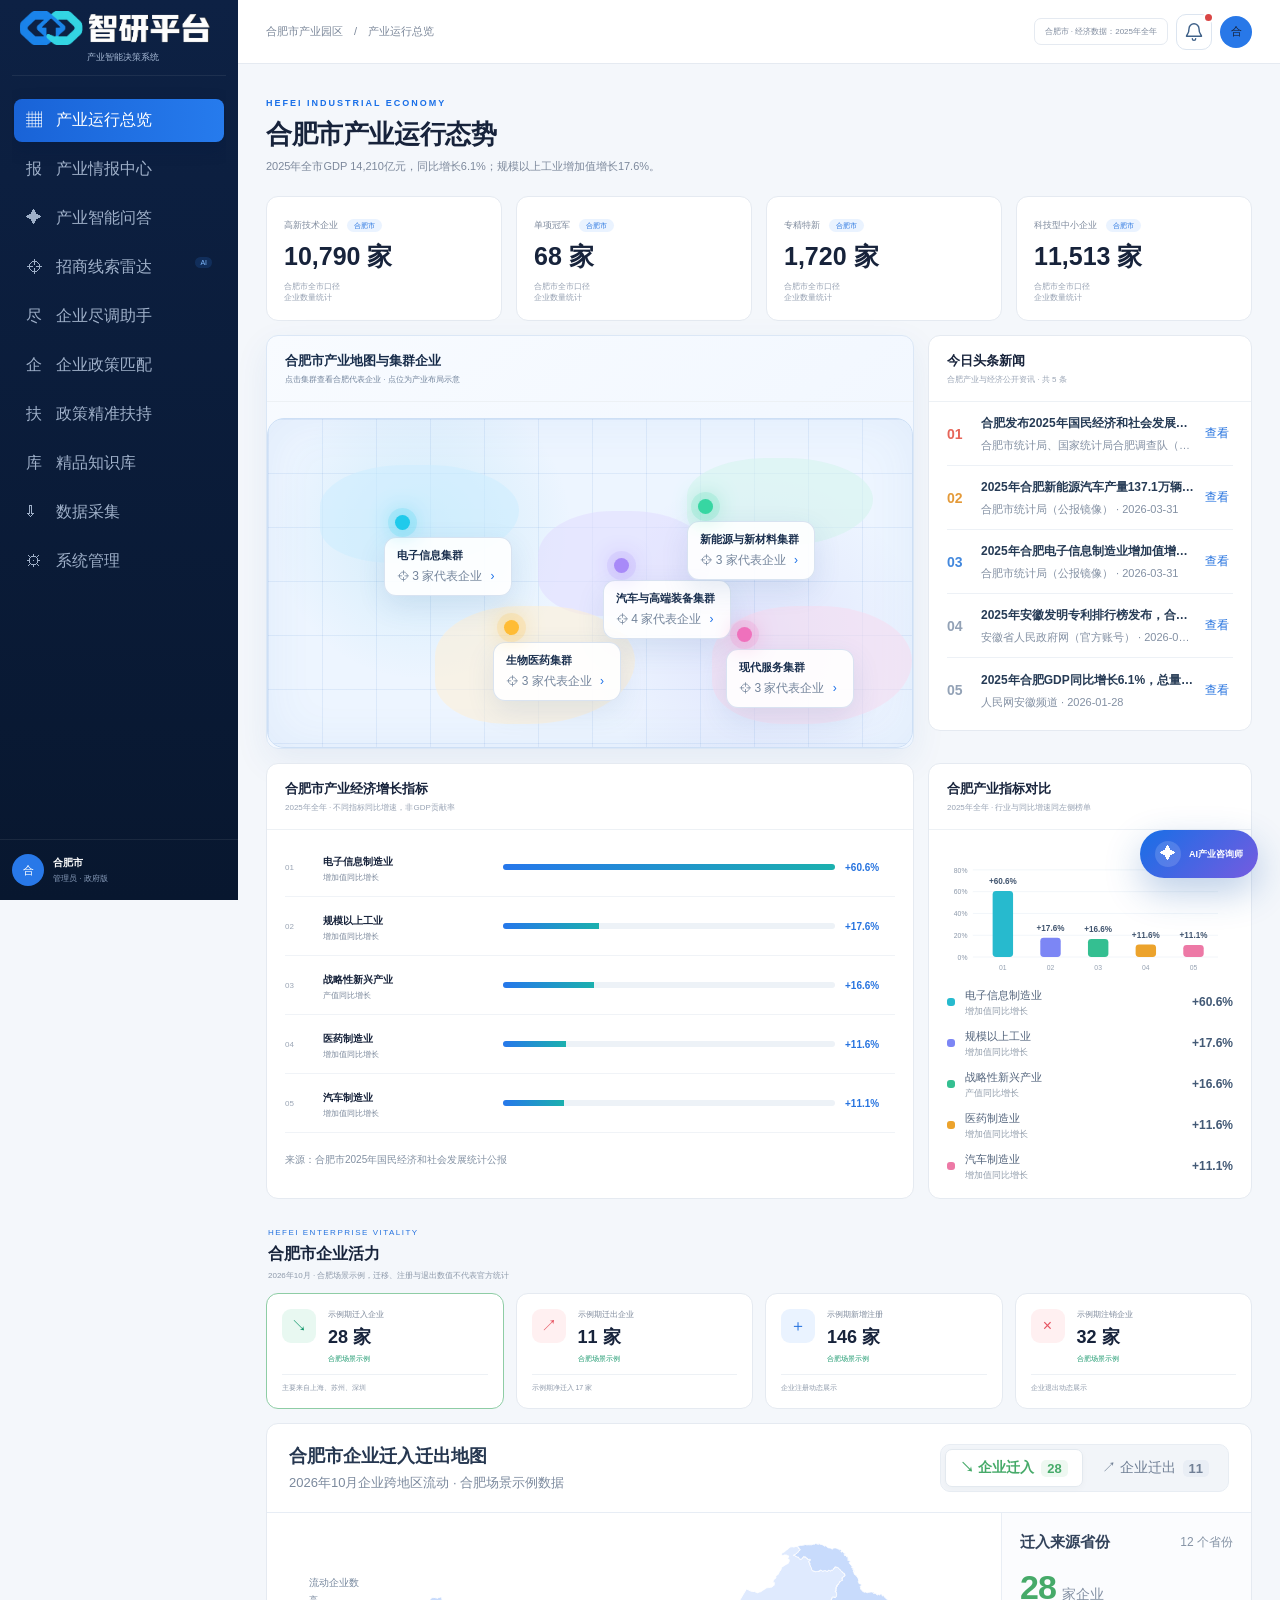
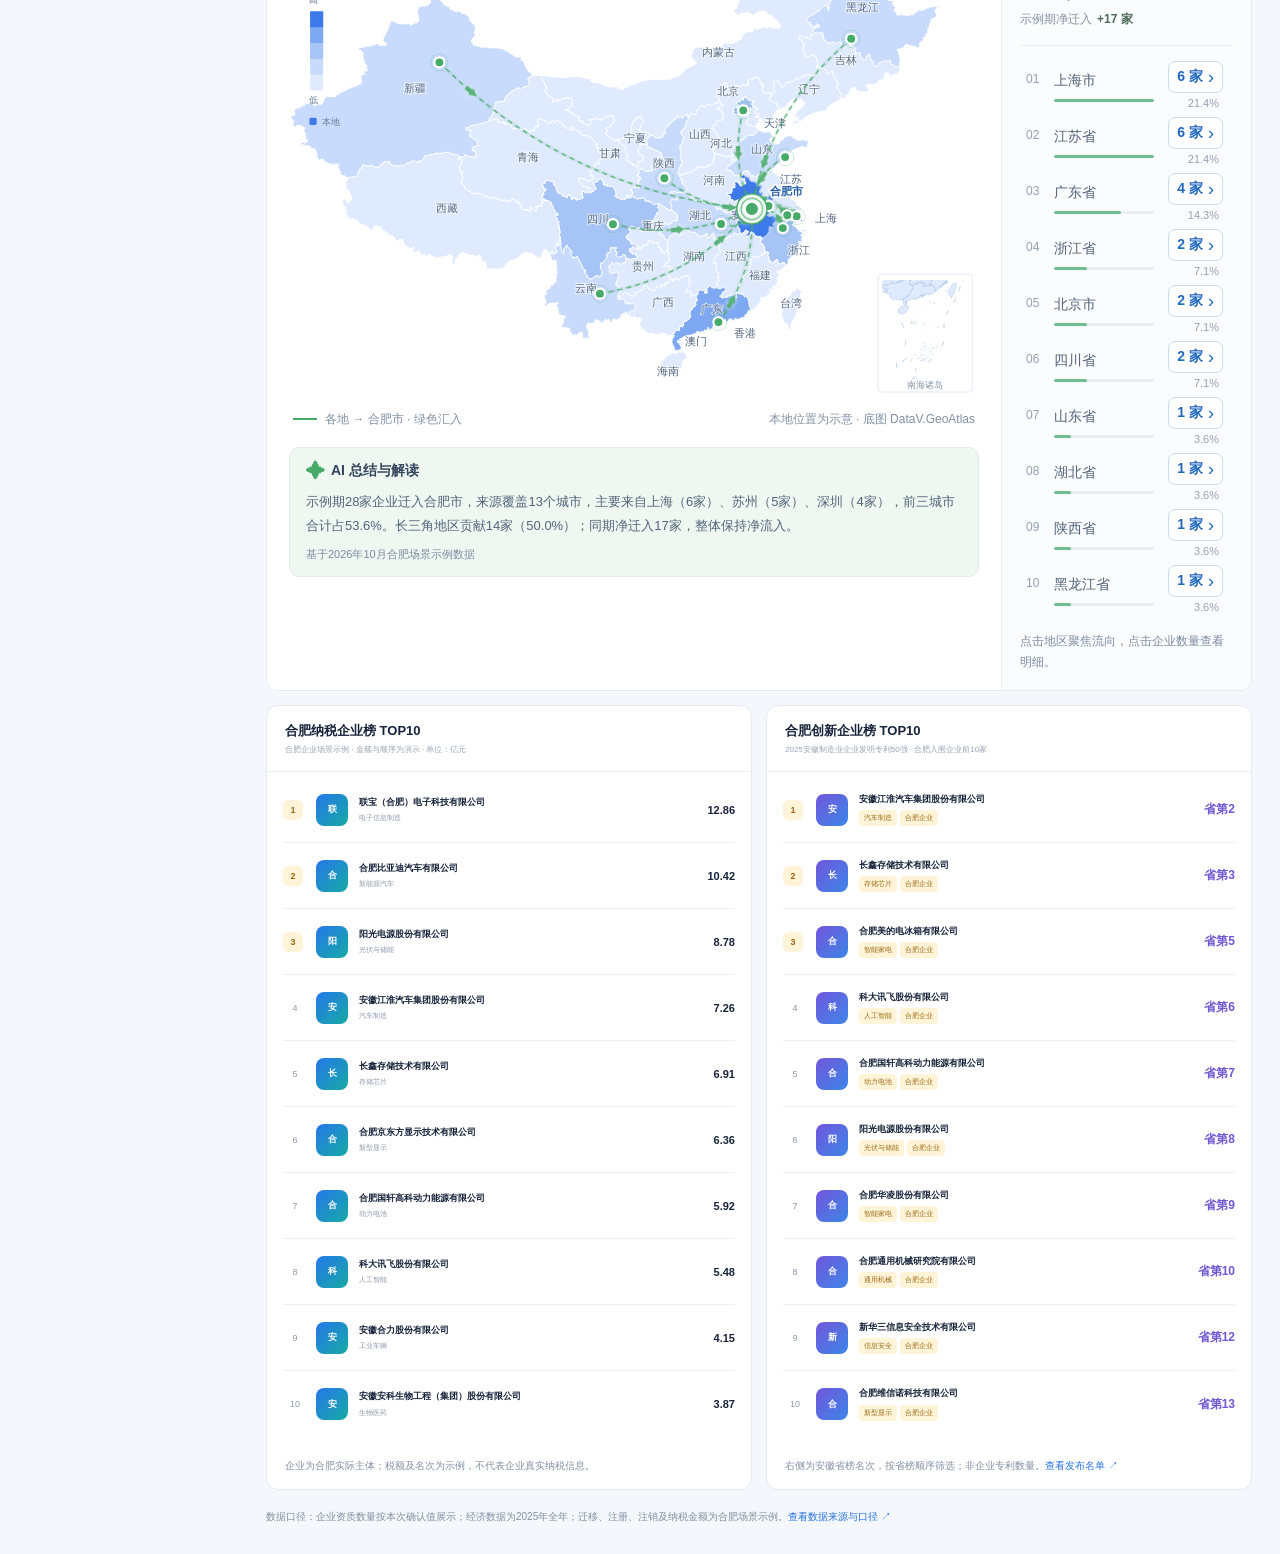
==== commit 029d0239: "将建议卡片标题改为AI质检建议 Source: faef1b0f68c54581215cd0e837b5533e8fbf3b87" ====
--- a/index.html
+++ b/index.html
@@ -4122,7 +4122,7 @@
 <script src="chain-quality-metadata.js?v=20261127-chain-quality-concise"></script>
 <script src="chain-quality-examples.js?v=20261127-chain-quality-concise"></script>
 <script src="chain-quality-document-text.js?v=20261127-chain-quality-attachment-scroll"></script>
-<script src="chain-quality.js?v=20261127-chain-quality-bottom-actions"></script>
+<script src="chain-quality.js?v=20261127-chain-quality-advice-label"></script>
 <link rel="stylesheet" href="chain-enterprise-tasks.css?v=20261126-chain-tasks">
 <script src="chain-enterprise-tasks.js?v=20261126-chain-tasks"></script>
 <script src="intelligence-event-analysis.js?v=20261126-intelligence-stream"></script>
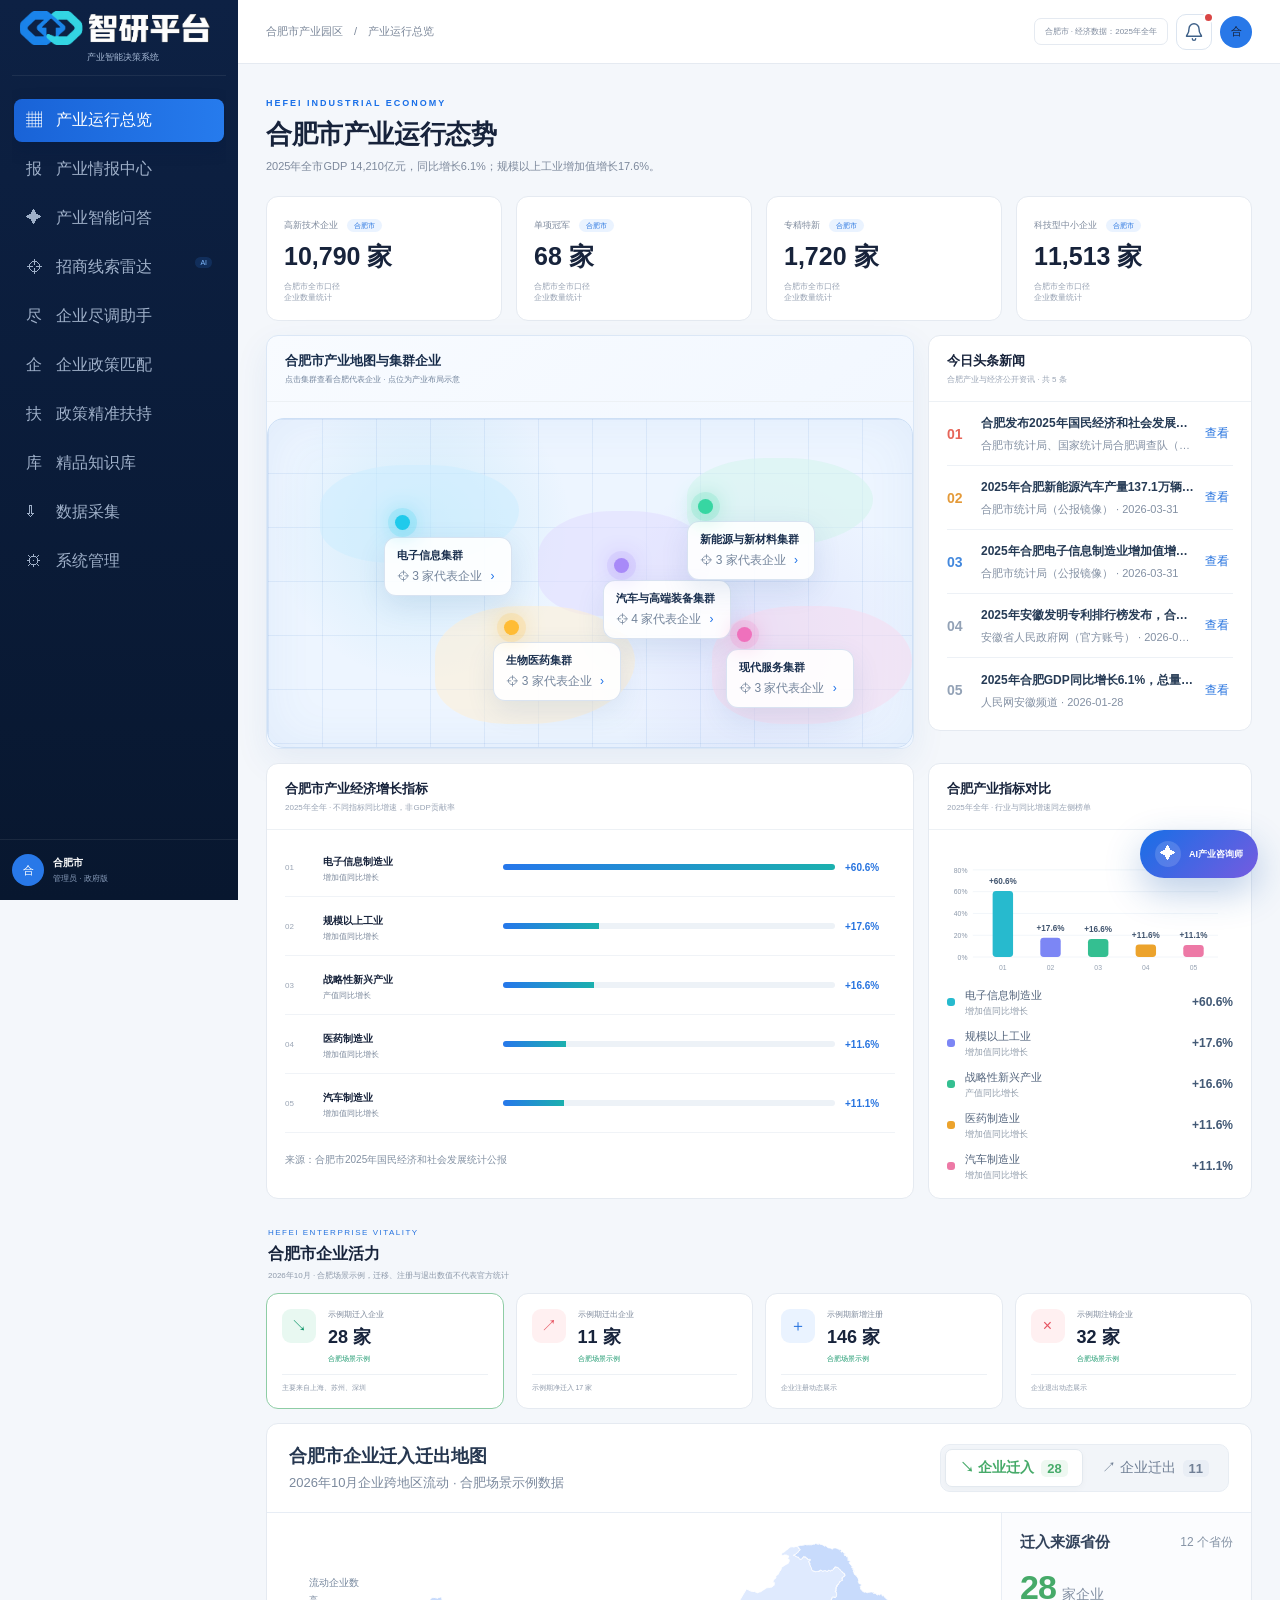
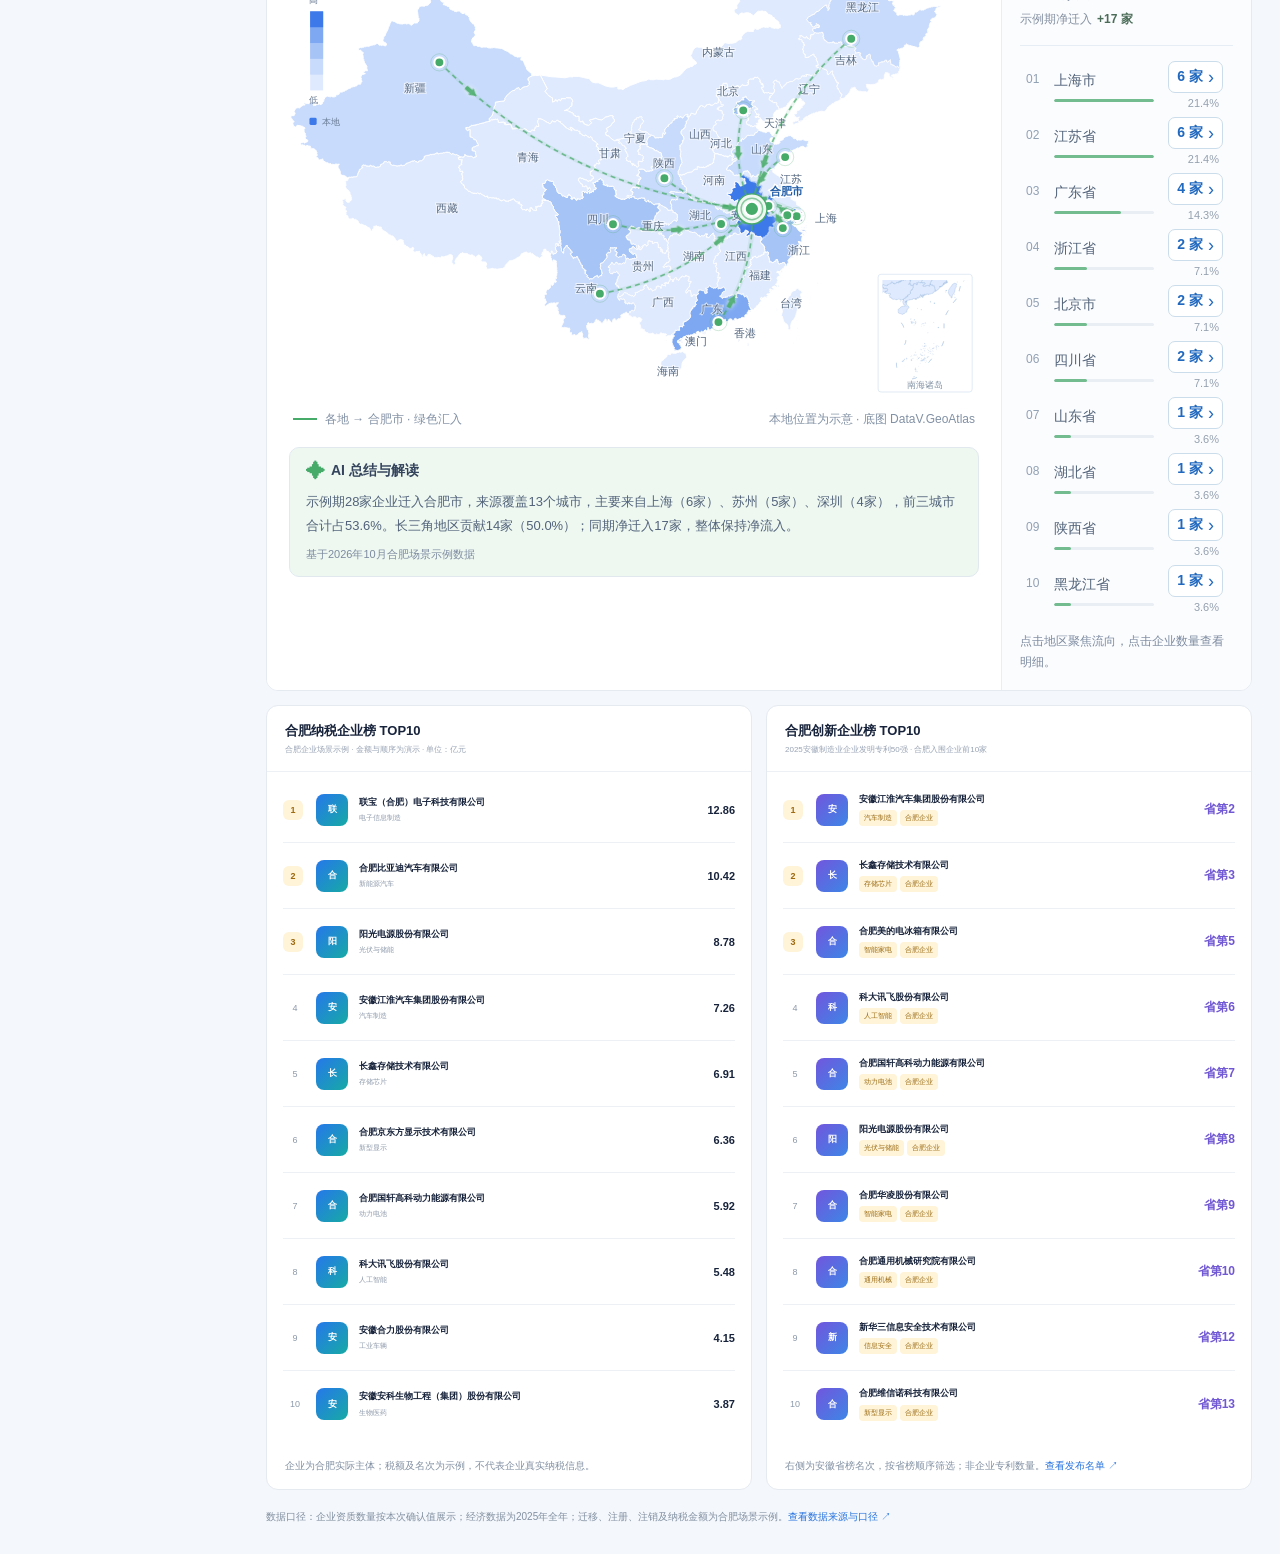
==== commit ee4f3447: "支持按中文字段展示AI质检建议 Source: f526a47d0c331602328876ac1ed166f5b23a0adb" ====
--- a/index.html
+++ b/index.html
@@ -4122,7 +4122,7 @@
 <script src="chain-quality-metadata.js?v=20261127-chain-quality-concise"></script>
 <script src="chain-quality-examples.js?v=20261127-chain-quality-concise"></script>
 <script src="chain-quality-document-text.js?v=20261127-chain-quality-attachment-scroll"></script>
-<script src="chain-quality.js?v=20261127-chain-quality-advice-label"></script>
+<script src="chain-quality.js?v=20261127-chain-quality-display-fields"></script>
 <link rel="stylesheet" href="chain-enterprise-tasks.css?v=20261126-chain-tasks">
 <script src="chain-enterprise-tasks.js?v=20261126-chain-tasks"></script>
 <script src="intelligence-event-analysis.js?v=20261126-intelligence-stream"></script>
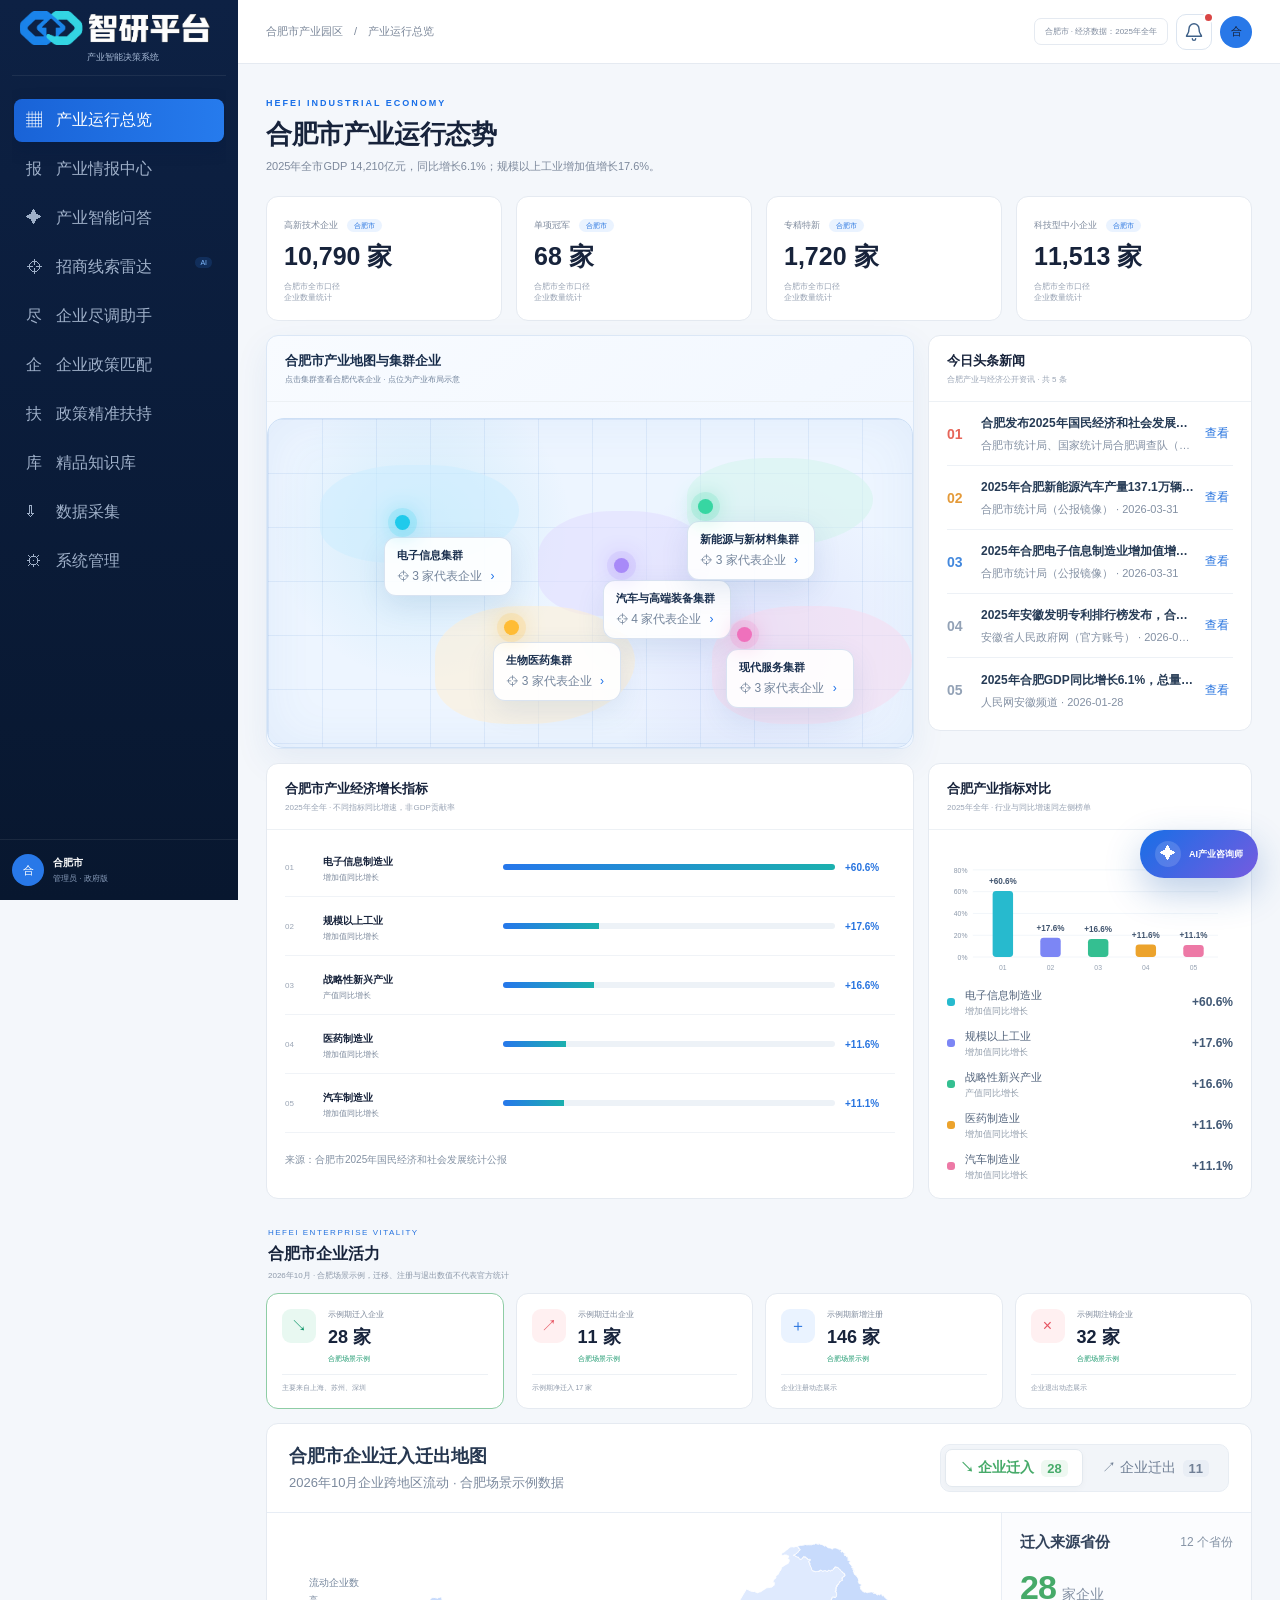
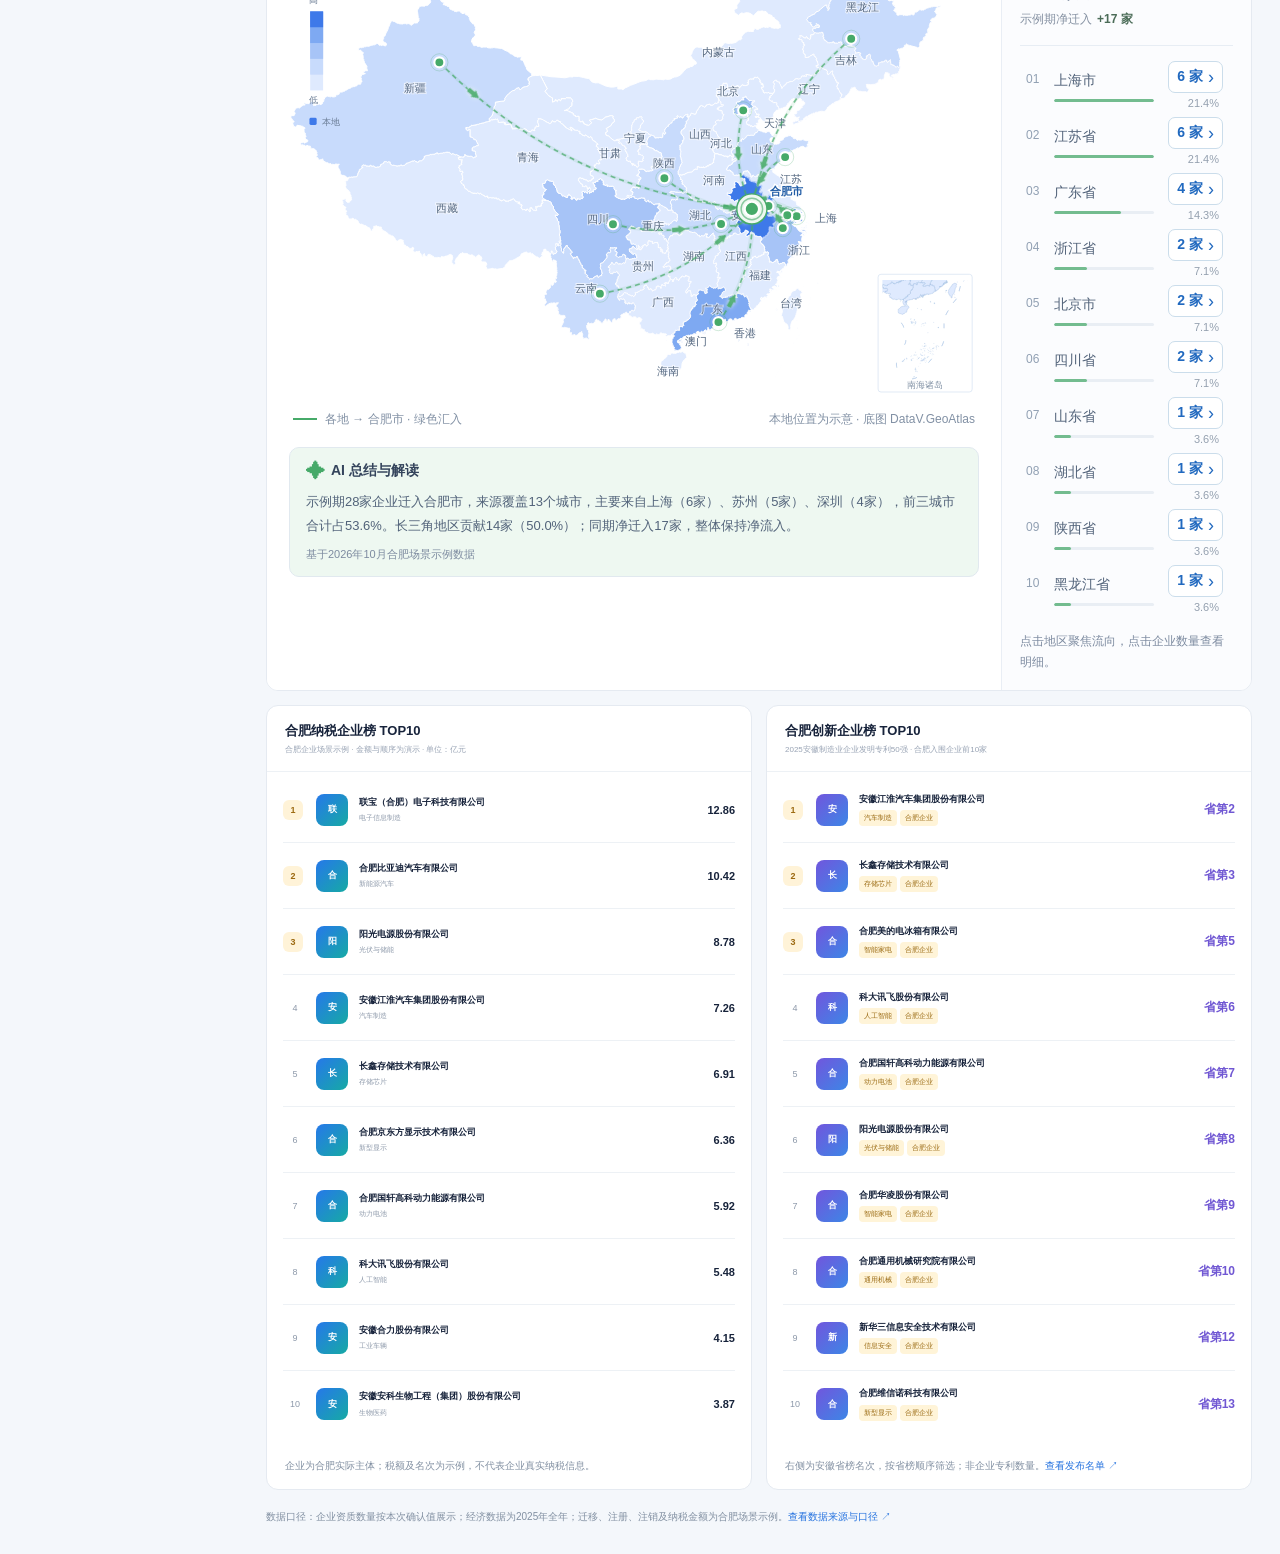
==== commit 10c210e2: "撤回中文质检字段的原型改动 Source: eac8117527eb07a1eb46acbd4d1e6362c8d67d8e" ====
--- a/index.html
+++ b/index.html
@@ -4122,7 +4122,7 @@
 <script src="chain-quality-metadata.js?v=20261127-chain-quality-concise"></script>
 <script src="chain-quality-examples.js?v=20261127-chain-quality-concise"></script>
 <script src="chain-quality-document-text.js?v=20261127-chain-quality-attachment-scroll"></script>
-<script src="chain-quality.js?v=20261127-chain-quality-display-fields"></script>
+<script src="chain-quality.js?v=20261127-chain-quality-advice-label"></script>
 <link rel="stylesheet" href="chain-enterprise-tasks.css?v=20261126-chain-tasks">
 <script src="chain-enterprise-tasks.js?v=20261126-chain-tasks"></script>
 <script src="intelligence-event-analysis.js?v=20261126-intelligence-stream"></script>
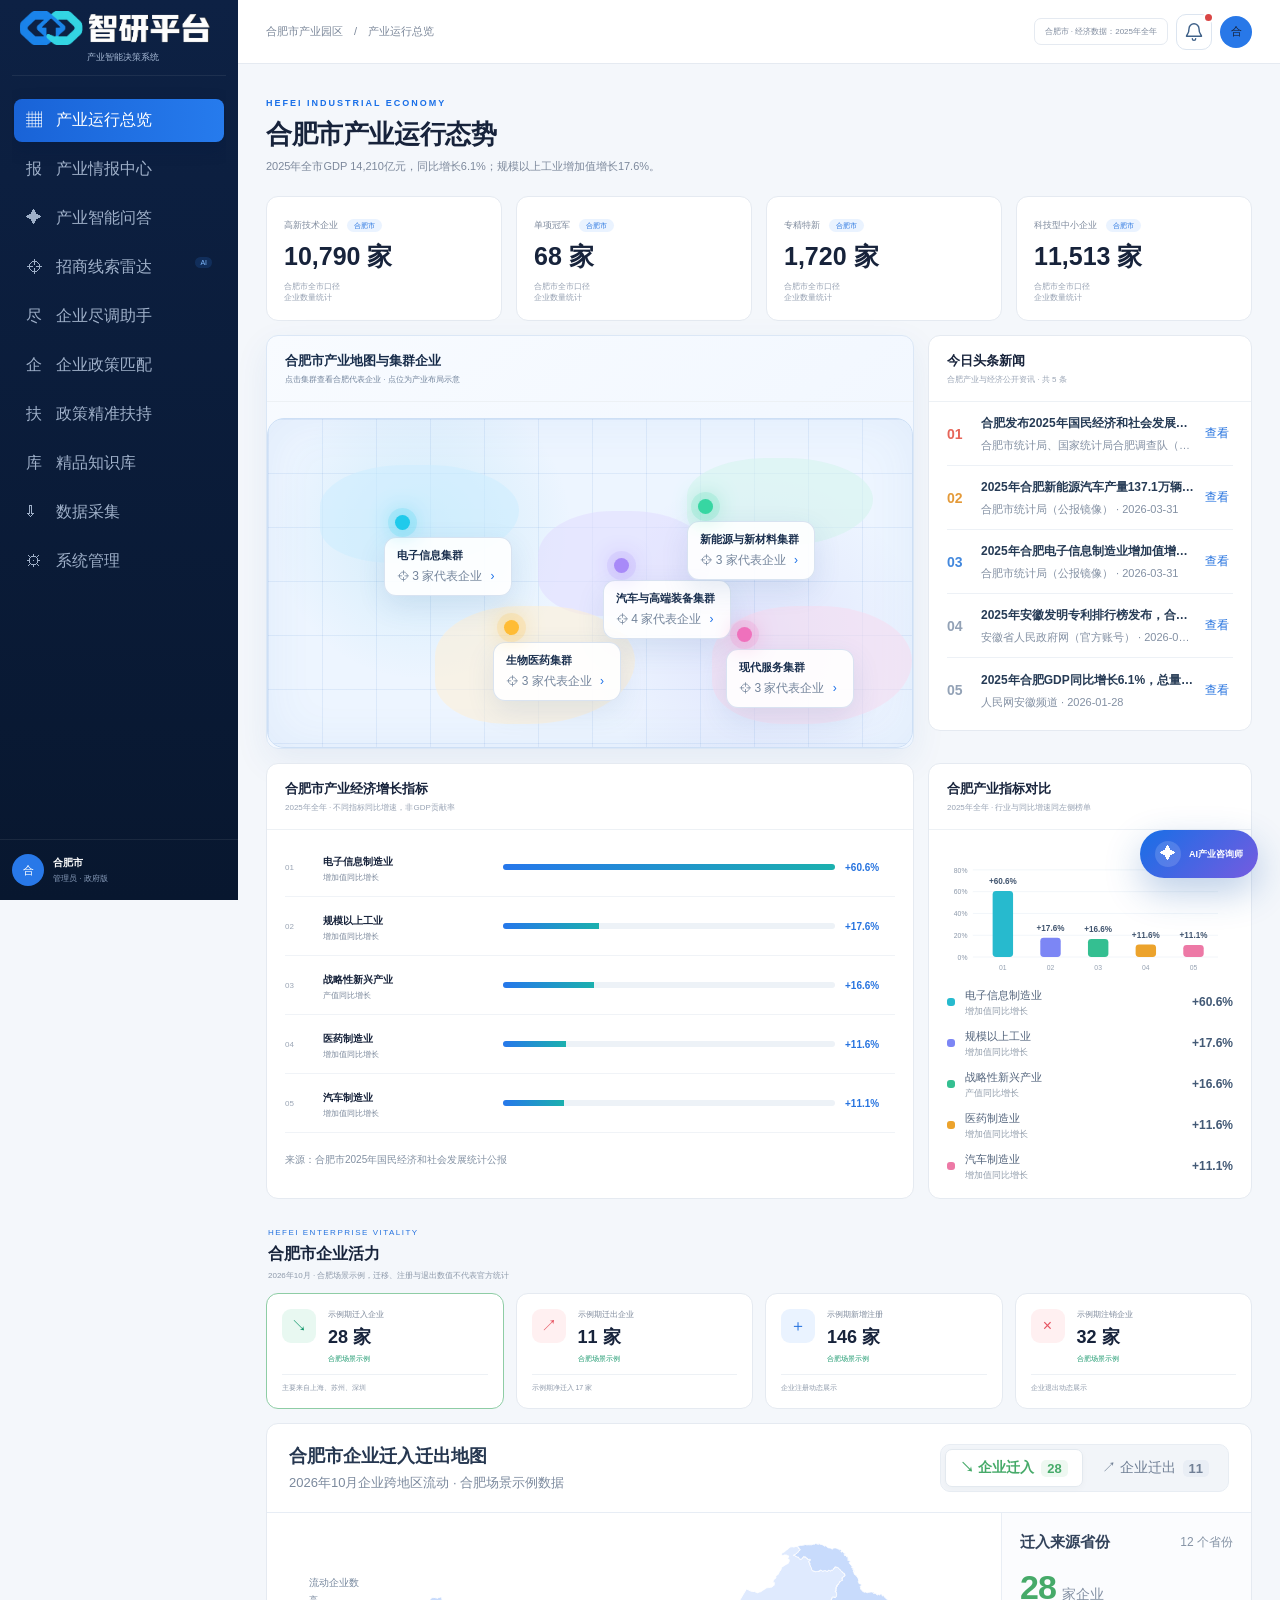
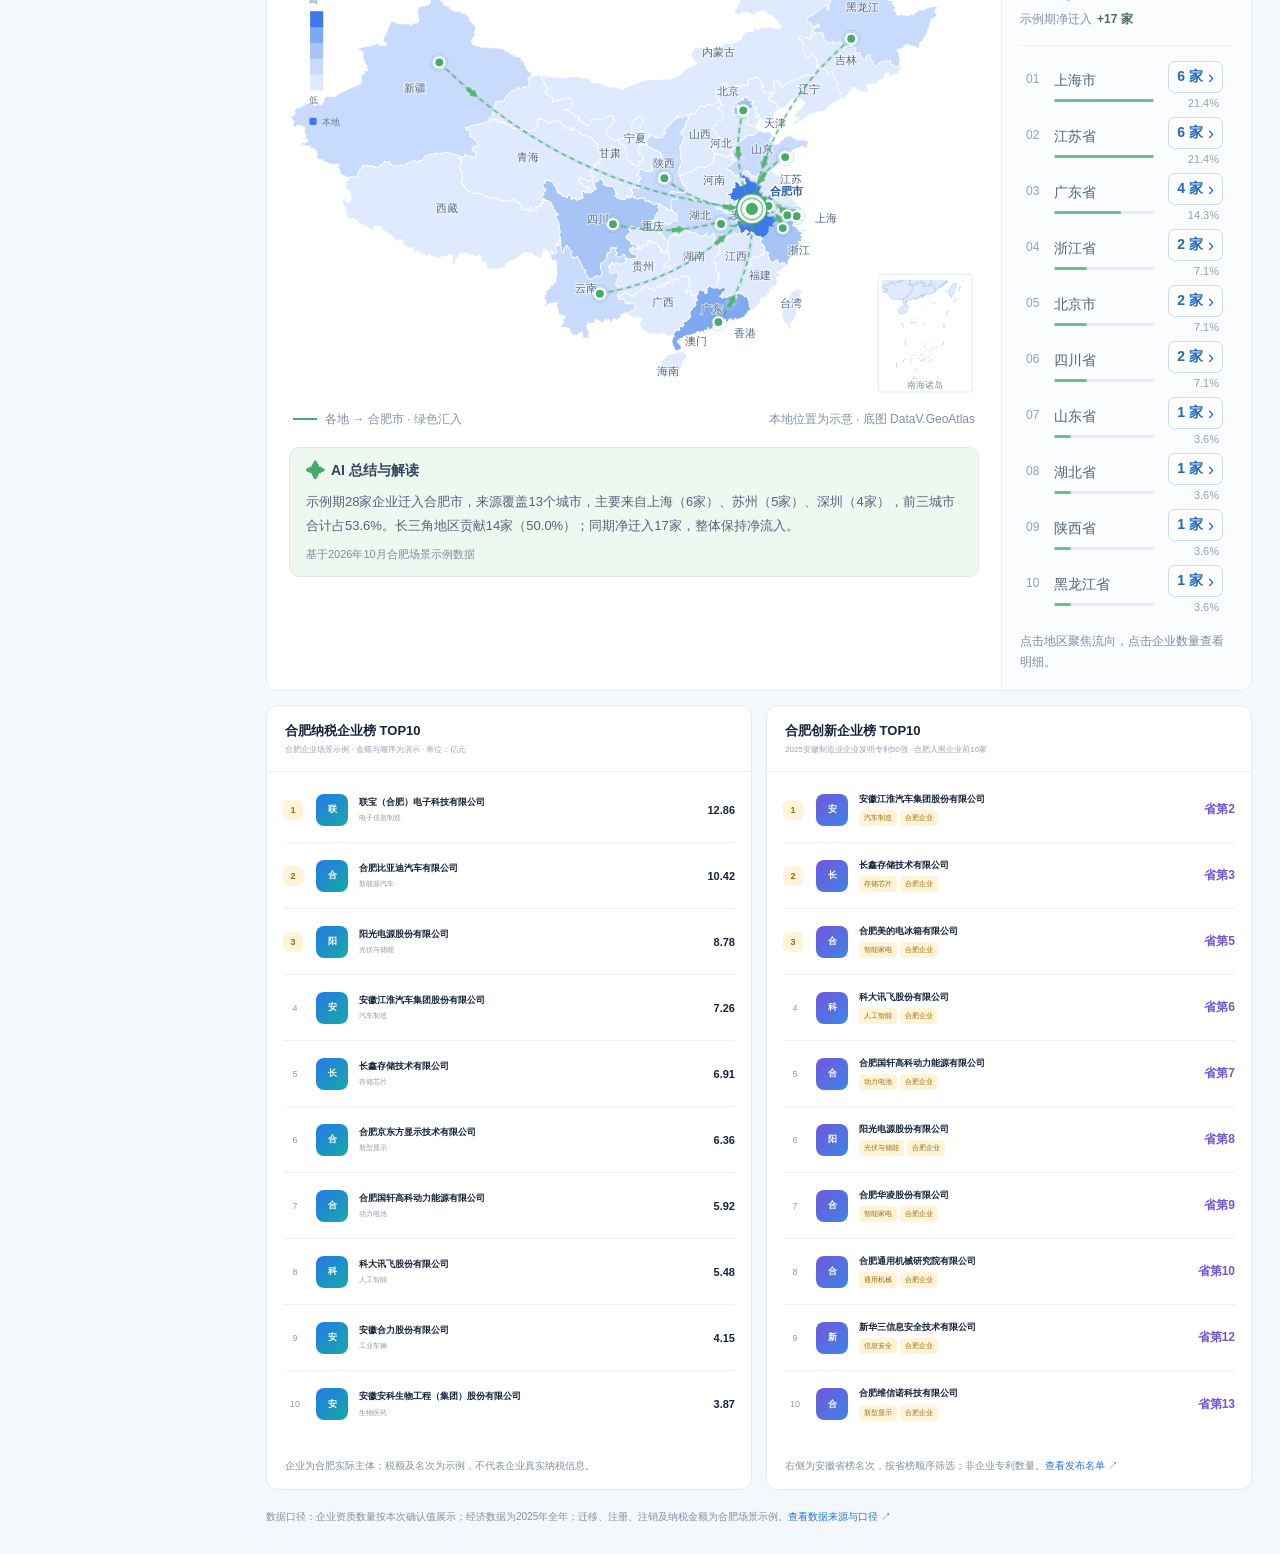
==== commit 30ccaeae: "设定情报订阅发布日期和信源必填 Source: 5fb1730ea7cdb62d7e2a7623169dbfe2fc67ebeb" ====
--- a/index.html
+++ b/index.html
@@ -4118,7 +4118,7 @@
 </script>
 <script src="hefei-industry-comparison.js?v=20261028-layout"></script>
 <link rel="stylesheet" href="chain-quality.css?v=20261127-chain-quality-bottom-actions">
-<link rel="stylesheet" href="intelligence-feed.css?v=20261126-intelligence-feed-custom-time">
+<link rel="stylesheet" href="intelligence-feed.css?v=20261127-intelligence-subscription-required">
 <script src="chain-quality-metadata.js?v=20261127-chain-quality-concise"></script>
 <script src="chain-quality-examples.js?v=20261127-chain-quality-concise"></script>
 <script src="chain-quality-document-text.js?v=20261127-chain-quality-attachment-scroll"></script>
@@ -4127,7 +4127,7 @@
 <script src="chain-enterprise-tasks.js?v=20261126-chain-tasks"></script>
 <script src="intelligence-event-analysis.js?v=20261126-intelligence-stream"></script>
 <script src="intelligence-event-history.js?v=20261126-intelligence-stream"></script>
-<script src="intelligence-feed.js?v=20261126-intelligence-feed-custom-time"></script>
+<script src="intelligence-feed.js?v=20261127-intelligence-subscription-required"></script>
 <script src="report-notifications.js?v=20261126-notice-layout"></script>
 <link rel="stylesheet" href="intelligence-risk-workspace.css?v=20261126-risk">
 <link rel="stylesheet" href="intelligence-risk-calibration.css?v=20261126-risk">
--- a/intelligence-feed.css
+++ b/intelligence-feed.css
@@ -453,7 +453,7 @@
 .if-fields { display: grid; grid-template-columns: repeat(2, minmax(0, 1fr)); gap: 9px; }
 .if-field { min-width: 0; display: grid; gap: 5px; }
 .if-field > span { color: var(--if-ink); font-size: 13px; font-weight: 600; }
-.if-field em { color: #a13945; font-size: 11px; font-weight: 400; font-style: normal; }
+.if-field em, .if-dialog legend em { color: #a13945; font-size: 11px; font-weight: 400; font-style: normal; }
 .if-help { margin: 0 0 8px; color: var(--if-muted); font-size: 12px; line-height: 1.5; }
 .if-chips { display: flex; flex-wrap: wrap; gap: 6px; }
 .if-chip { position: relative; display: inline-flex; max-width: 100%; }
@@ -552,6 +552,7 @@
 .if-event-picker-footer .if-link:disabled { color: #687a93; opacity: .6; cursor: default; text-decoration: none; }
 .if-event-picker-footer .if-button { min-height: 31px; padding: 5px 10px; font-size: 12px; }
 .if-form-error { margin: 0; color: #a13945; font-size: 13px; }
+.if-source-error { margin-top: 8px; }
 .if-dialog-footer { display: flex; justify-content: flex-end; gap: 8px; border-top: 1px solid var(--if-line); padding: 11px 21px; }
 
 @media (max-width: 1050px) {
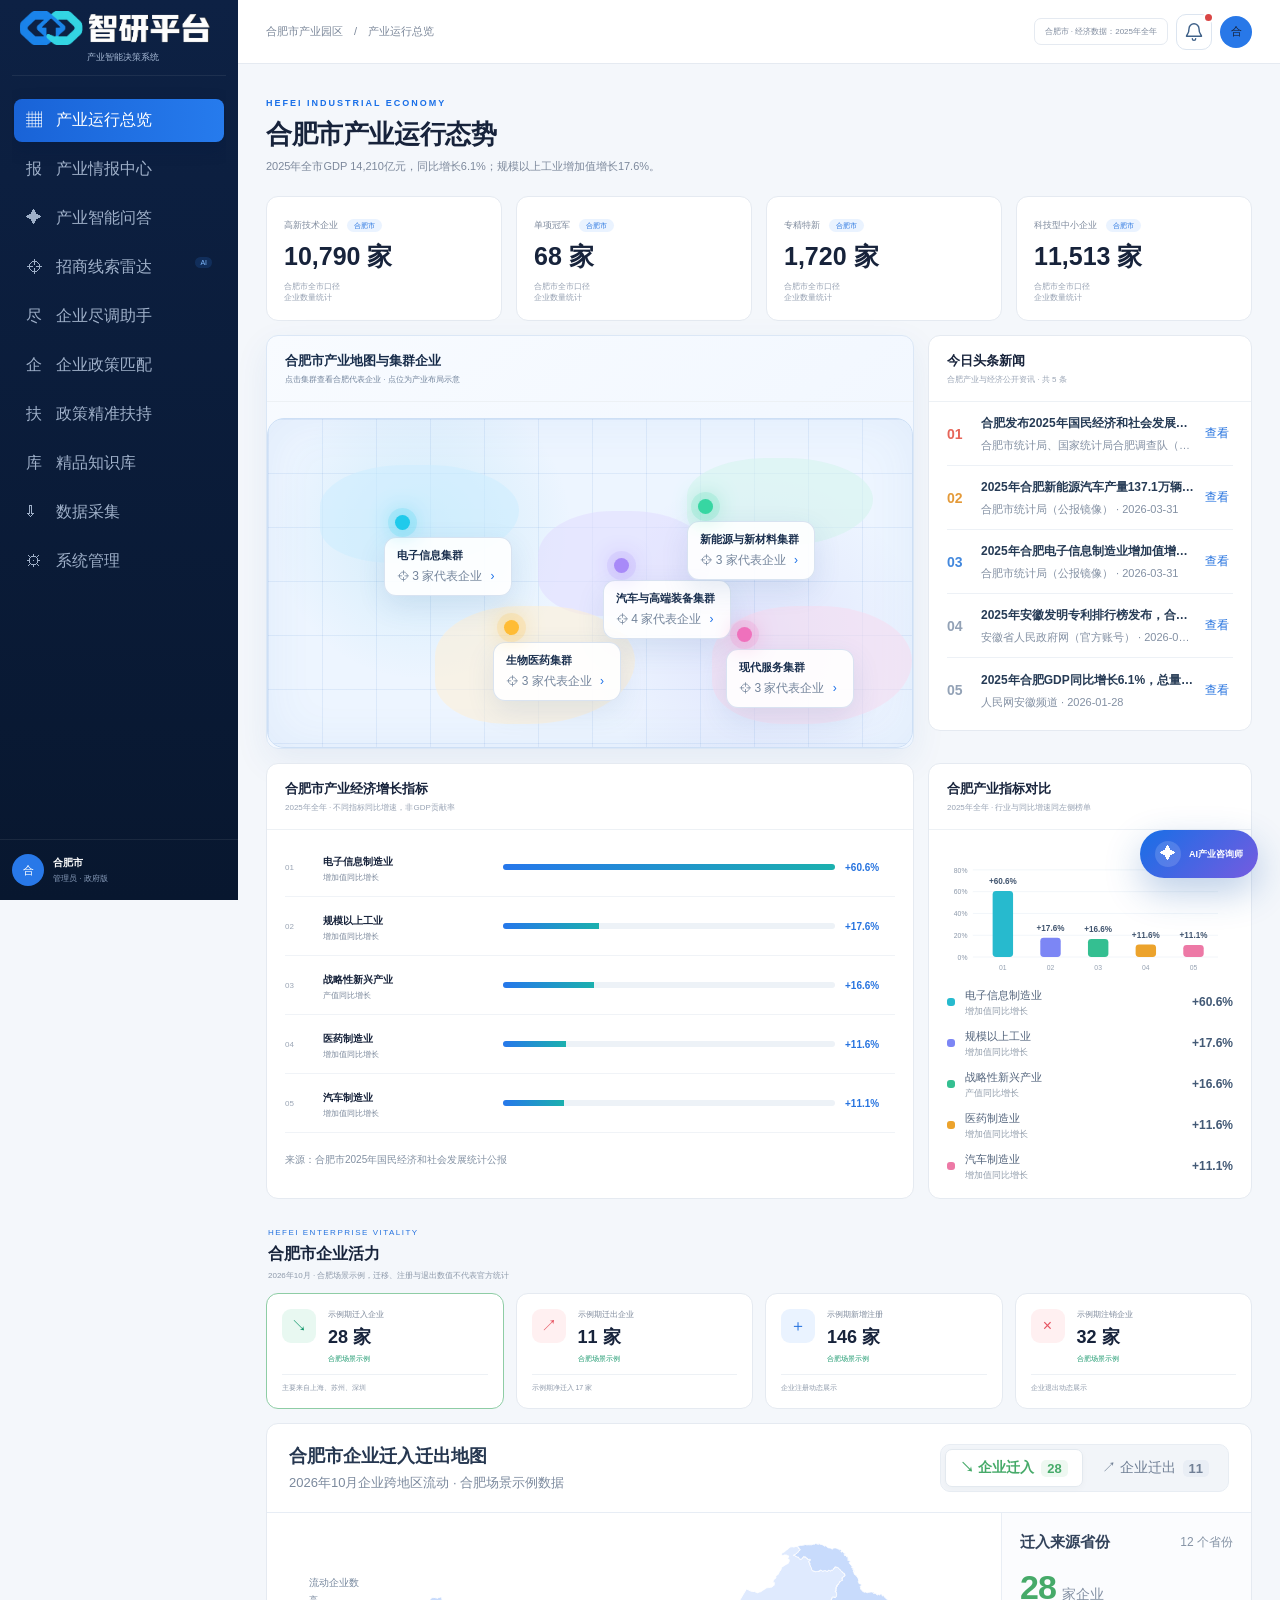
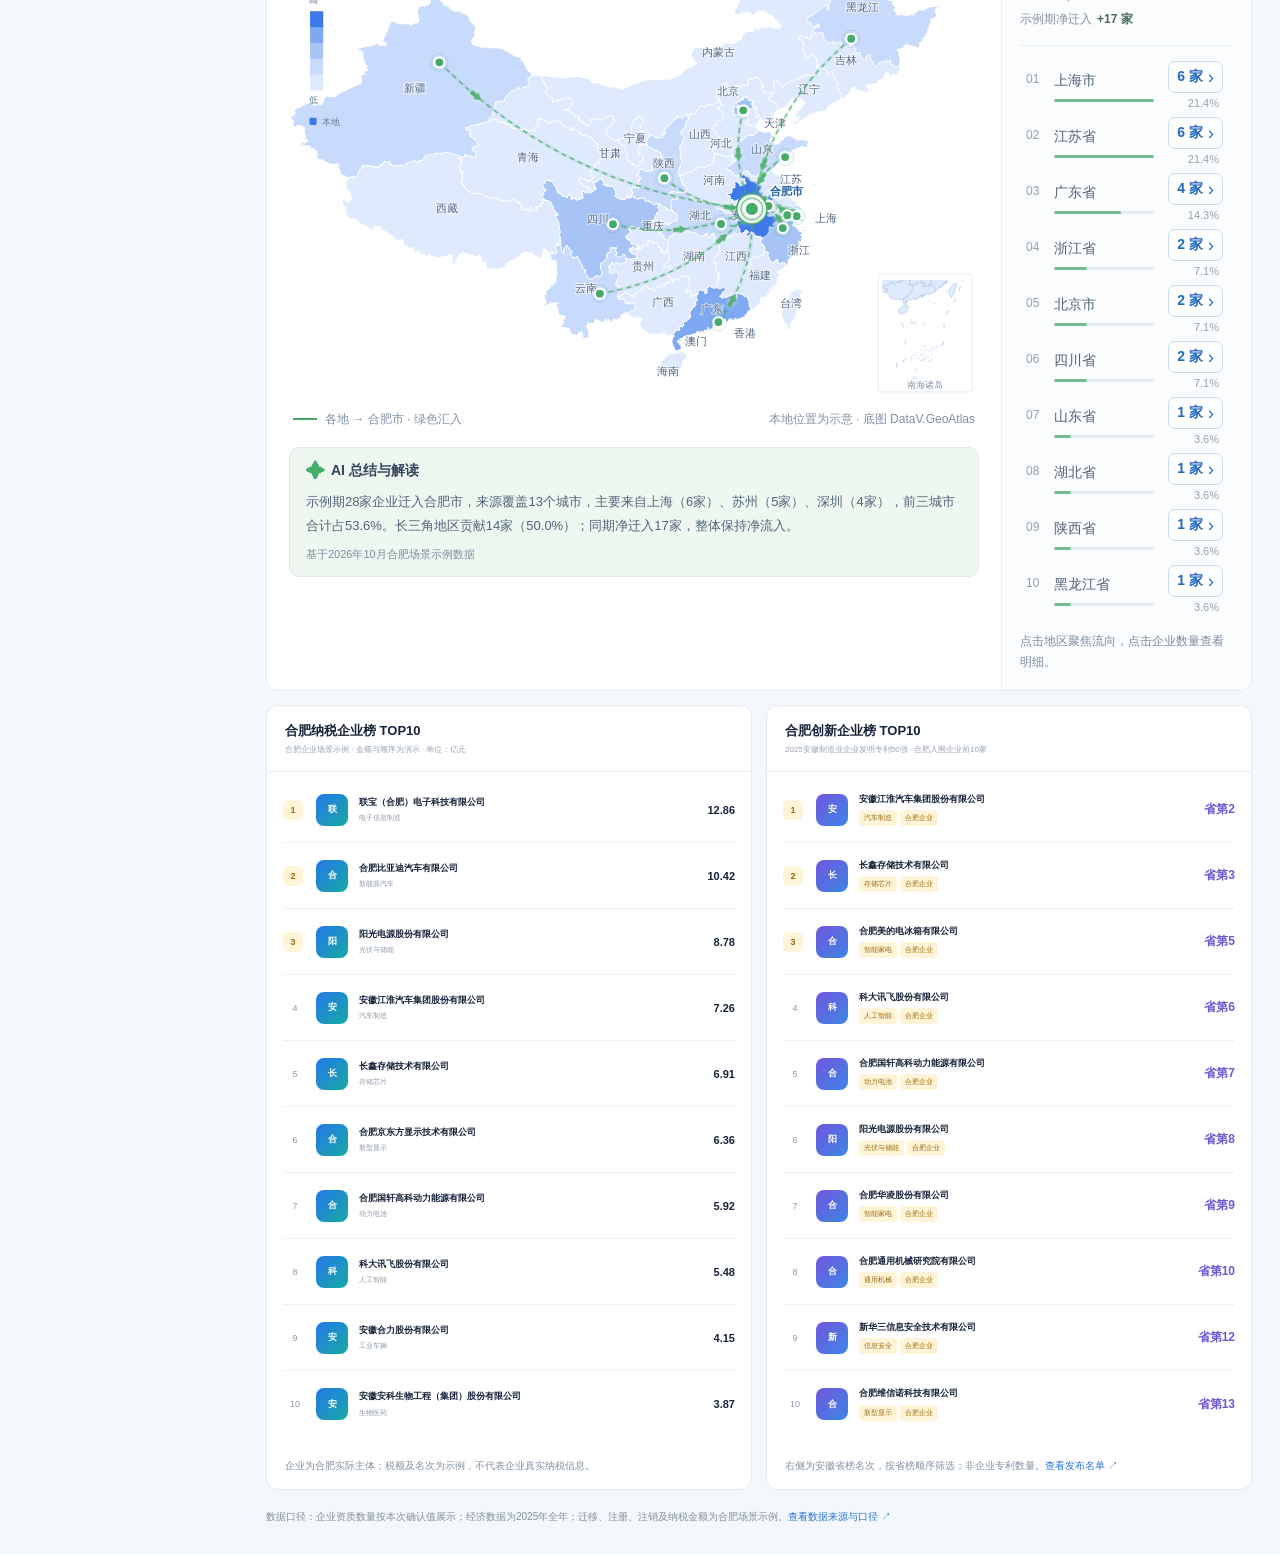
==== commit e4121c7c: "按参考图改造产业情报中心首页 Source: e895565724da93efec15df39d7a44d4632b0e2b8" ====
--- a/index.html
+++ b/index.html
@@ -4118,7 +4118,7 @@
 </script>
 <script src="hefei-industry-comparison.js?v=20261028-layout"></script>
 <link rel="stylesheet" href="chain-quality.css?v=20261127-chain-quality-bottom-actions">
-<link rel="stylesheet" href="intelligence-feed.css?v=20261127-intelligence-subscription-required">
+<link rel="stylesheet" href="intelligence-feed.css?v=20261127-intelligence-home-layout">
 <script src="chain-quality-metadata.js?v=20261127-chain-quality-concise"></script>
 <script src="chain-quality-examples.js?v=20261127-chain-quality-concise"></script>
 <script src="chain-quality-document-text.js?v=20261127-chain-quality-attachment-scroll"></script>
@@ -4127,7 +4127,7 @@
 <script src="chain-enterprise-tasks.js?v=20261126-chain-tasks"></script>
 <script src="intelligence-event-analysis.js?v=20261126-intelligence-stream"></script>
 <script src="intelligence-event-history.js?v=20261126-intelligence-stream"></script>
-<script src="intelligence-feed.js?v=20261127-intelligence-subscription-required"></script>
+<script src="intelligence-feed.js?v=20261127-intelligence-home-layout"></script>
 <script src="report-notifications.js?v=20261126-notice-layout"></script>
 <link rel="stylesheet" href="intelligence-risk-workspace.css?v=20261126-risk">
 <link rel="stylesheet" href="intelligence-risk-calibration.css?v=20261126-risk">
--- a/intelligence-feed.css
+++ b/intelligence-feed.css
@@ -12,17 +12,85 @@
 #intelligenceFeed [hidden],
 .if-dialog [hidden] { display: none; }
 
+#intelligenceFeed {
+  --if-ink: #17253c;
+  --if-muted: #536583;
+  --if-note: #697d9d;
+  --if-line: #e0e8f3;
+  --if-blue: #2157b3;
+  --if-card-shadow: 0 2px 4px #203b6510, 0 9px 22px #203b6508;
+  max-width: none;
+  padding-inline: 30px;
+}
+
 #intelligenceFeed :is(button, input, select):focus-visible,
 .if-dialog :is(button, input, select):focus-visible {
   outline: 2px solid #2d72e0;
   outline-offset: 2px;
 }
 
-.if-heading { margin: 2px 0 20px; }
-
-.if-heading h1 { font-size: 28px; line-height: 1.25; margin: 0 0 8px; }
+.if-heading {
+  display: flex;
+  align-items: flex-end;
+  justify-content: space-between;
+  gap: 12px 18px;
+  margin: 0 0 19px;
+}
+.if-heading h1 { font-size: 25px; line-height: 1.25; margin: 0 0 7px; }
+.if-heading p { font-size: 13px; }
 .if-heading p,
 .if-dialog-header p { margin: 0; color: var(--if-muted); line-height: 1.6; }
+
+:where(#intelligenceFeed) .if-icon {
+  position: relative;
+  display: inline-grid;
+  flex: none;
+  width: 14px;
+  height: 14px;
+  place-items: center;
+  vertical-align: middle;
+}
+:where(#intelligenceFeed) .if-icon::before { grid-area: 1 / 1; content: attr(data-symbol); }
+.if-icon[data-icon="search"]::before {
+  align-self: start;
+  justify-self: start;
+  width: 8px;
+  height: 8px;
+  margin: 1px;
+  border: 1.4px solid currentColor;
+  border-radius: 50%;
+  content: "";
+}
+.if-icon[data-icon="search"]::after {
+  position: absolute;
+  inset: 10px auto auto 9px;
+  width: 4px;
+  height: 1.4px;
+  border-radius: 1px;
+  background: currentColor;
+  transform: rotate(47deg);
+  content: "";
+}
+.if-icon[data-icon="publisher"]::before {
+  place-self: start center;
+  width: 4px;
+  height: 4px;
+  margin-top: 2px;
+  border: 1px solid currentColor;
+  border-radius: 50%;
+  content: "";
+}
+.if-icon[data-icon="publisher"]::after {
+  grid-area: 1 / 1;
+  place-self: end center;
+  width: 7px;
+  height: 4px;
+  margin-bottom: 2px;
+  border: 1px solid currentColor;
+  border-bottom: 0;
+  border-radius: 5px 5px 0 0;
+  content: "";
+}
 
 .if-button {
   display: inline-flex;
@@ -45,69 +113,132 @@
 .if-primary:hover { background: #164fab; border-color: #164fab; }
 .if-primary span { font-size: 17px; line-height: 1; }
 .if-settings-trigger { flex: none; }
+#intelligenceFeed :is(.if-settings-trigger, .if-search-submit, .if-analysis-head .if-primary) {
+  min-height: 39px;
+  padding-inline: 19px;
+  border-color: #2053a9;
+  border-radius: 10px;
+  background: #2053a9;
+  color: #fff;
+  box-shadow: 0 5px 13px #1e50a743;
+}
+#intelligenceFeed :is(.if-settings-trigger, .if-search-submit, .if-analysis-head .if-primary):hover {
+  border-color: #19488f;
+  background: #19488f;
+}
 .if-delete { color: #fff; background: #b02536; border-color: #b02536; }
 .if-delete:hover { background: #942031; border-color: #942031; }
 
 .if-overview {
   display: grid;
-  grid-template-columns: minmax(0, 1fr) auto;
+  grid-template-columns: minmax(0, 1.82fr) minmax(0, 1fr);
+  gap: 14px;
+  margin-bottom: 17px;
+}
+
+.if-metrics { display: grid; grid-template-columns: repeat(3, minmax(0, 1fr)); min-width: 0; gap: 14px; }
+.if-metrics > div,
+.if-today-breakdown {
+  min-width: 0;
+  min-height: 108px;
+  padding: 16px 18px;
+  border: 1px solid var(--if-line);
+  border-radius: 12px;
+  box-shadow: var(--if-card-shadow);
+}
+.if-metrics > div {
+  position: relative;
+  display: flex;
+  flex-direction: column;
+  align-items: flex-start;
+  gap: 8px;
+  background: #fff;
+}
+.if-metric-label,
+.if-today-breakdown-label { display: flex; align-items: center; gap: 7px; font-size: 13px; line-height: 1.4; }
+.if-metric-label { color: var(--if-muted); }
+.if-metric-label .if-icon { color: var(--if-note); }
+.if-metrics strong { font-size: 29px; line-height: 1.2; font-variant-numeric: tabular-nums; }
+.if-metric-unit { margin-left: 4px; color: var(--if-muted); font-size: 12px; font-weight: 500; }
+.if-metric-change {
+  position: absolute;
+  inset-inline-end: 17px;
+  bottom: 14px;
+  color: var(--if-muted);
+  font-size: 11px;
+  font-weight: 650;
+  white-space: nowrap;
+}
+.if-metric-change[data-direction="up"] { color: #118957; }
+.if-metric-change[data-direction="down"] { color: #b84a4c; }
+
+.if-today-breakdown {
+  display: flex;
+  flex-direction: column;
+  justify-content: space-between;
+  gap: 10px;
+  border-color: #d2e0fc;
+  background: linear-gradient(110deg, #f2f7ff, #e8f0fd);
+}
+.if-today-breakdown-label { color: var(--if-blue); font-weight: 650; }
+.if-sentiment-bar {
+  display: flex;
+  height: 10px;
+  overflow: hidden;
+  border-radius: 5px;
+  background: #dbe5f4;
+}
+.if-sentiment-bar > [data-sentiment] { flex-grow: 0; flex-shrink: 0; min-width: 0; background: var(--if-sentiment-color); }
+.if-today-breakdown [data-sentiment="正面"] { --if-sentiment-color: #1b9e68; }
+.if-today-breakdown [data-sentiment="中立"] { --if-sentiment-color: #8da3c2; }
+.if-today-breakdown [data-sentiment="反面"] { --if-sentiment-color: #dc5550; }
+.if-sentiment-legend { display: flex; flex-wrap: wrap; align-items: center; gap: 5px 15px; }
+.if-sentiment-legend .if-sentiment[data-sentiment] {
+  display: inline-flex;
   align-items: center;
-  gap: 12px 20px;
-  padding: 16px 22px;
-  margin-bottom: 19px;
-  border: 1px solid var(--if-line);
-  border-left: 3px solid #3978d7;
-  border-radius: 11px;
-  background: #fff;
-}
-
-.if-metrics { display: flex; min-width: 0; align-items: center; }
-.if-metrics > div { display: flex; flex-direction: column; gap: 5px; padding: 0 26px; }
-.if-metrics > div:first-child { padding-left: 0; }
-.if-metrics > div + div { border-left: 1px solid var(--if-line); }
-.if-metrics span { color: var(--if-muted); font-size: 12px; }
-.if-metrics strong { font-size: 23px; line-height: 1.15; font-variant-numeric: tabular-nums; }
-.if-metric-unit { margin-left: 4px; color: var(--if-muted); font-size: 12px; font-weight: 500; }
-
-.if-today-breakdown {
-  display: flex;
-  grid-column: 1 / -1;
-  align-items: center;
-  flex-wrap: wrap;
-  gap: 6px 9px;
-  padding-top: 10px;
-  border-top: 1px solid var(--if-line);
-}
-.if-today-breakdown-label { color: var(--if-muted); font-size: 12px; font-weight: 600; }
-.if-today-breakdown .if-sentiment { gap: 3px; white-space: nowrap; }
-.if-today-breakdown .if-sentiment b { margin-left: 1px; font-variant-numeric: tabular-nums; }
-
-.if-tabs { min-width: 0; margin-bottom: 15px; border-bottom: 1px solid #dce6f2; }
+  gap: 4px;
+  padding: 0;
+  background: transparent;
+  color: var(--if-muted);
+  font-size: 12px;
+  white-space: nowrap;
+}
+.if-sentiment-legend .if-sentiment i {
+  width: 9px;
+  height: 9px;
+  border-radius: 3px;
+  background: var(--if-sentiment-color);
+}
+.if-sentiment-legend .if-sentiment b { color: var(--if-ink); font-variant-numeric: tabular-nums; }
+
+.if-group-strip { display: flex; align-items: center; gap: 8px; min-width: 0; margin-bottom: 16px; border-bottom: 1px solid var(--if-line); }
+.if-tabs { min-width: 0; }
 .if-group-tabs {
   display: flex;
+  flex: 1;
   align-items: stretch;
-  gap: 8px;
+  gap: 12px;
   min-width: 0;
   padding-inline: 2px;
   overflow-x: auto;
-  scrollbar-width: thin;
-  scrollbar-color: #bdcce2 transparent;
+  scrollbar-width: none;
   overscroll-behavior-x: contain;
 }
 .if-group-tab {
   display: inline-flex;
   flex: none;
   align-items: center;
-  gap: 6px;
-  min-height: 43px;
-  padding: 8px 12px 9px;
+  gap: 1px;
+  min-height: 42px;
+  padding: 7px 8px 8px;
   border: 0;
   border-bottom: 3px solid transparent;
   border-radius: 6px 6px 0 0;
   background: transparent;
   color: var(--if-muted);
   font: inherit;
-  font-size: 14px;
+  font-size: 13px;
+  font-weight: 600;
   white-space: nowrap;
   cursor: pointer;
 }
@@ -115,6 +246,23 @@
 .if-group-tab[aria-pressed="true"] { border-bottom-color: var(--if-blue); color: var(--if-blue); font-weight: 700; }
 #intelligenceFeed .if-group-tab:focus-visible { outline-offset: -3px; }
 .if-group-name { max-width: min(24ch, 45vw); overflow: hidden; text-overflow: ellipsis; }
+.if-group-count { color: var(--if-note); font-size: 12px; font-variant-numeric: tabular-nums; }
+.if-group-tab[aria-pressed="true"] .if-group-count { color: inherit; }
+.if-group-strip > [data-if-scroll-groups] {
+  display: grid;
+  flex: 0 0 27px;
+  width: 27px;
+  height: 27px;
+  padding: 0;
+  place-items: center;
+  border: 1px solid var(--if-line);
+  border-radius: 8px;
+  background: #fff;
+  color: var(--if-muted);
+  cursor: pointer;
+}
+.if-group-strip > [data-if-scroll-groups]:hover { border-color: #aac1e4; color: var(--if-blue); }
+.if-group-strip > [data-if-scroll-groups]:disabled { opacity: .55; cursor: default; }
 .if-group-state {
   padding: 2px 5px;
   border-radius: 4px;
@@ -125,8 +273,29 @@
 }
 .if-status { margin: 0 0 12px; padding: 9px 12px; border-radius: 6px; background: #eaf2fe; color: #22558d; font-size: 12px; }
 
-.if-filters { position: relative; display: flex; align-items: center; gap: 8px; margin-bottom: 14px; flex-wrap: wrap; }
-.if-search { width: min(100%, 275px); }
+.if-filters {
+  position: relative;
+  display: flex;
+  align-items: center;
+  flex-wrap: wrap;
+  gap: 10px;
+  min-width: 0;
+  margin: 0 0 16px;
+  padding: 10px 12px;
+  border: 1px solid var(--if-line);
+  border-radius: 12px;
+  background: #fff;
+  box-shadow: var(--if-card-shadow);
+}
+.if-search { position: relative; flex: 1 1 170px; min-width: min(130px, 100%); }
+.if-search > .if-icon {
+  position: absolute;
+  top: 50%;
+  inset-inline-start: 12px;
+  transform: translateY(-50%);
+  color: var(--if-note);
+  pointer-events: none;
+}
 .if-filters > label :is(input, select),
 .if-field :is(input, select) {
   min-height: 38px;
@@ -140,7 +309,25 @@
 }
 .if-filters > label input::placeholder,
 .if-field input::placeholder { color: #657994; }
-.if-filters > label select { max-width: 176px; }
+.if-filters > label.if-search input {
+  padding-inline-start: 36px;
+  border-color: var(--if-line);
+  border-radius: 9px;
+  background: #f4f7fa;
+}
+.if-filters > label:not(.if-search) { min-width: 0; }
+.if-filters > label select {
+  appearance: none;
+  max-width: 176px;
+  padding-inline: 12px 26px;
+  border-color: var(--if-line);
+  border-radius: 9px;
+  color: var(--if-muted);
+  background:
+    linear-gradient(45deg, transparent 50%, #8498b4 50%) right 15px center / 4px 4px no-repeat,
+    linear-gradient(135deg, #8498b4 50%, transparent 50%) right 11px center / 4px 4px no-repeat,
+    #fff;
+}
 .if-feed-event-filter {
   min-width: 0;
   max-width: 100%;
@@ -148,14 +335,14 @@
   padding: 0;
   border: 0;
 }
-.if-feed-event-filter .if-event-picker-toggle { width: 160px; max-width: 100%; }
+.if-feed-event-filter .if-event-picker-toggle { width: 152px; max-width: 100%; border-color: var(--if-line); border-radius: 9px; color: var(--if-muted); }
 .if-feed-event-filter [data-if-event-value] { overflow: hidden; text-overflow: ellipsis; white-space: nowrap; }
 .if-feed-event-filter .if-event-picker {
   position: absolute;
   z-index: 5;
   top: calc(100% + 6px);
-  inset-inline-end: 0;
-  width: min(440px, 100%);
+  inset-inline-end: 10px;
+  width: min(440px, calc(100% - 20px));
   margin-top: 0;
   box-shadow: 0 10px 24px #1f477b29;
 }
@@ -186,55 +373,116 @@
   white-space: nowrap;
 }
 
-.if-feed-grid { display: grid; grid-template-columns: minmax(270px, 0.9fr) minmax(330px, 1.25fr); align-items: start; gap: 14px; }
+.if-feed-grid { display: grid; grid-template-columns: minmax(0, .46fr) minmax(0, .54fr); align-items: start; gap: 16px; }
 .if-card { min-width: 0; background: #fff; border: 1px solid var(--if-line); border-radius: 10px; }
-.if-list-heading { display: flex; align-items: center; flex-wrap: wrap; gap: 6px 12px; padding: 13px 17px; border-bottom: 1px solid var(--if-line); }
-.if-list-heading-main { display: flex; min-width: 0; flex-wrap: wrap; align-items: center; gap: 7px 12px; }
-.if-list-heading h2 { margin: 0; font-size: 16px; line-height: 1.4; white-space: nowrap; }
-.if-list-sort { max-width: 100%; }
-.if-list-sort select {
+.if-feed-grid > .if-card { border-radius: 12px; box-shadow: var(--if-card-shadow); }
+.if-list-heading {
+  display: flex;
+  justify-content: space-between;
+  align-items: center;
+  flex-wrap: wrap;
+  gap: 7px 10px;
+  min-height: 60px;
+  padding: 12px 16px;
+  border-bottom: 1px solid var(--if-line);
+}
+.if-list-heading-main { display: flex; min-width: 0; flex-wrap: wrap; align-items: center; gap: 5px 9px; }
+.if-list-heading h2 { margin: 0; font-size: 15px; line-height: 1.4; white-space: nowrap; }
+.if-list-count { color: var(--if-note); font-size: 12px; font-weight: 600; white-space: nowrap; }
+.if-list-sort {
+  display: flex;
+  flex: none;
   max-width: 100%;
-  min-height: 30px;
-  padding: 4px 6px;
-  border: 1px solid #d9e3f0;
-  border-radius: 6px;
-  background: #fff;
-  color: var(--if-ink);
+  padding: 3px;
+  border-radius: 9px;
+  background: #edf2f8;
+}
+.if-list-sort button {
+  min-height: 26px;
+  padding: 0 10px;
+  border: 0;
+  border-radius: 7px;
+  background: transparent;
+  color: var(--if-muted);
   font-size: 12px;
-}
-.if-list-heading > span { margin-inline-start: auto; white-space: nowrap; }
-.if-list-heading > span,
-.if-event-meta { color: var(--if-muted); font-size: 12px; }
-
+  font-weight: 650;
+  white-space: nowrap;
+  cursor: pointer;
+}
+.if-list-sort button[aria-pressed="true"] { background: #fff; color: var(--if-blue); box-shadow: 0 1px 4px #24456a26; }
+.if-list-sort button:hover { color: var(--if-blue); }
+.if-list-sort-note {
+  margin: 0;
+  padding: 9px 16px;
+  border-bottom: 1px solid var(--if-line);
+  background: #f7f9fc;
+  color: var(--if-note);
+  font-size: 12px;
+  line-height: 1.45;
+}
+.if-feed-items {
+  max-height: min(52dvh, 650px);
+  padding: 8px 9px;
+  overflow: auto;
+  overscroll-behavior: contain;
+  scrollbar-width: thin;
+  scrollbar-color: #c0cde0 transparent;
+  scrollbar-gutter: stable;
+}
+.if-feed-items:focus-visible { outline: 2px solid #2d72e0; outline-offset: -2px; }
 .if-event {
+  --if-event-bg: #fff;
   display: grid;
+  grid-template-columns: minmax(0, 1fr) auto;
+  align-items: start;
   width: 100%;
-  gap: 8px;
-  padding: 15px 17px;
-  border: 0;
-  background: transparent;
+  gap: 12px;
+  padding: 14px 13px;
+  border: 1px solid transparent;
+  border-radius: 10px;
+  background: var(--if-event-bg);
   color: var(--if-ink);
   text-align: left;
-}
-.if-event + .if-event { border-top: 1px solid var(--if-line); }
-.if-event:last-child { border-radius: 0 0 9px 9px; }
-.if-event:hover { background: #f7faff; }
-.if-event[aria-pressed="true"] { background: #eff5ff; box-shadow: inset 3px 0 #3678e1; }
+  cursor: pointer;
+}
+.if-event:hover { --if-event-bg: #f7faff; }
+.if-event[aria-pressed="true"] { --if-event-bg: #eff5ff; border-color: #c6d9fa; box-shadow: inset 3px 0 #2459b0; }
 .if-event:focus-visible { position: relative; z-index: 1; }
-.if-event-meta { display: flex; align-items: center; justify-content: space-between; gap: 9px; flex-wrap: wrap; }
-.if-event-meta time { font-variant-numeric: tabular-nums; white-space: nowrap; }
-.if-event-footer { flex-wrap: nowrap; min-width: 0; }
-.if-event-publisher { min-width: 0; overflow: hidden; text-overflow: ellipsis; white-space: nowrap; }
+.if-event-main { display: grid; min-width: 0; gap: 6px; }
+.if-event-meta { display: flex; align-items: center; gap: 5px 8px; flex-wrap: wrap; color: var(--if-note); font-size: 12px; }
+.if-event-kind { display: inline-flex; flex-wrap: wrap; align-items: center; gap: 6px; min-width: 0; }
+.if-event-kind .if-badge { background: #eef3fa; color: #2c538c; font-size: 11px; font-weight: 650; }
+.if-event[data-category="6"] .if-event-kind .if-badge { background: #fff1df; color: #895208; }
+.if-event-new {
+  padding: 1px 5px;
+  border: 1px solid #f5cecb;
+  border-radius: 5px;
+  background: #fff0ef;
+  color: #ba4845;
+  font-size: 10px;
+  font-weight: 750;
+}
+.if-event-meta time { margin-inline-start: auto; font-variant-numeric: tabular-nums; white-space: nowrap; }
+.if-event-publisher { min-width: 0; overflow: hidden; color: var(--if-note); font-size: 12px; line-height: 1.5; text-overflow: ellipsis; white-space: nowrap; }
+.if-event-publisher .if-icon { margin-inline-end: 4px; }
 .if-event-score {
-  flex: none;
-  padding: 3px 7px;
-  border-radius: 5px;
-  background: #e8f1ff;
-  color: #215aa5;
+  --if-score-color: #2e68dc;
+  position: relative;
+  display: grid;
+  width: 46px;
+  height: 46px;
+  place-items: center;
+  border-radius: 50%;
+  background: conic-gradient(var(--if-score-color) calc(var(--if-score, 0) * 1%), #e6edf6 0);
+  color: var(--if-score-color);
+  font-size: 14px;
   font-variant-numeric: tabular-nums;
-  white-space: nowrap;
-}
-.if-event strong { font-size: 15px; line-height: 1.5; }
+}
+.if-event-score::before { position: absolute; inset: 4px; border-radius: inherit; background: var(--if-event-bg); content: ""; }
+.if-event-score b { position: relative; line-height: 1; }
+.if-event-score[data-score-tone="high"] { --if-score-color: #179569; }
+.if-event-score[data-score-tone="medium"] { --if-score-color: #c38118; }
+.if-event strong { font-size: 14px; line-height: 1.5; overflow-wrap: anywhere; }
 .if-event .if-event-summary {
   display: -webkit-box;
   -webkit-box-orient: vertical;
@@ -253,30 +501,60 @@
 .if-sentiment[data-sentiment="中立"] { color: #53657d; background: #edf1f6; }
 
 .if-detail { overflow: hidden; }
-.if-detail > header { padding: 18px 19px 16px; background: #f8fbff; }
-.if-detail h2 { margin: 0 0 7px; font-size: 21px; line-height: 1.45; overflow-wrap: anywhere; }
-.if-detail-meta { display: flex; justify-content: space-between; align-items: center; flex-wrap: wrap; gap: 8px; }
-.if-detail-date { margin: 0; color: var(--if-muted); font-size: 12px; line-height: 1.9; }
-.if-source-name { color: #365276; font-weight: 600; }
-.if-source-link { margin-left: 5px; color: var(--if-blue); font-weight: 650; text-decoration: underline; text-underline-offset: 3px; white-space: nowrap; }
-.if-detail .if-detail-read { min-height: 30px; padding: 4px 8px; font-size: 12px; }
+.if-detail > header {
+  display: grid;
+  grid-template-columns: minmax(0, 1fr) auto;
+  align-items: start;
+  gap: 10px 14px;
+  padding: 18px 21px 16px;
+  background: #fff;
+}
+.if-detail-title { min-width: 0; }
+.if-detail h2 { margin: 0 0 7px; font-size: 21px; line-height: 1.42; overflow-wrap: anywhere; }
+.if-detail-meta { display: flex; align-items: center; flex-wrap: wrap; gap: 3px 8px; }
+.if-detail-date { margin: 0; color: var(--if-muted); font-size: 12px; line-height: 1.7; }
+.if-detail-date time { font-variant-numeric: tabular-nums; white-space: nowrap; }
+.if-detail-date > [aria-hidden="true"] { color: #a3b5cf; }
+.if-source-name { color: var(--if-ink); font-weight: 650; overflow-wrap: anywhere; }
+.if-source-link { display: inline-flex; align-items: center; gap: 2px; color: var(--if-blue); font-weight: 650; text-decoration: underline; text-underline-offset: 3px; white-space: nowrap; }
+.if-source-link .if-icon { font-size: 11px; }
+.if-detail .if-detail-read { min-height: 35px; padding: 5px 12px; border-color: var(--if-line); border-radius: 9px; color: var(--if-muted); font-size: 12px; }
 .if-detail-tags { display: flex; flex-wrap: wrap; gap: 6px; }
-.if-detail > section { border-top: 1px solid var(--if-line); padding: 15px 19px; }
-.if-detail h3 { margin: 0 0 8px; font-size: 14px; }
-.if-detail section > p { margin: 0; color: var(--if-muted); line-height: 1.75; }
+.if-detail > section { border-top: 1px solid var(--if-line); padding: 17px 21px; }
+.if-detail h3 { margin: 0 0 10px; font-size: 14px; }
+.if-detail > section:not(.if-analysis) > h3 { display: flex; align-items: center; gap: 8px; }
+.if-detail > section:not(.if-analysis) > h3::before {
+  width: 3px;
+  height: 13px;
+  border-radius: 2px;
+  background: #2d66cc;
+  content: "";
+}
+.if-detail section > p { margin: 0; color: #3d5476; font-size: 13px; line-height: 1.8; overflow-wrap: anywhere; }
 .if-detail .if-analysis {
   container-type: inline-size;
-  background: #f7faff;
+  background: #fff;
   padding-top: 16px;
   padding-bottom: 17px;
 }
 .if-analysis-head {
   display: flex;
-  align-items: flex-start;
+  align-items: center;
   justify-content: space-between;
   gap: 8px;
 }
-.if-analysis-head h3 { margin: 0 0 3px; color: #214e93; font-size: 16px; }
+.if-analysis-heading { display: flex; min-width: 0; align-items: flex-start; gap: 10px; }
+.if-analysis-icon {
+  display: grid;
+  flex: 0 0 36px;
+  height: 36px;
+  place-items: center;
+  border-radius: 11px;
+  background: #255cbb;
+  color: #fff;
+  box-shadow: 0 3px 9px #2356a83d;
+}
+.if-analysis-head h3 { margin: 0 0 3px; color: var(--if-ink); font-size: 15px; }
 .if-analysis-head p { margin: 0; color: var(--if-muted); font-size: 12px; line-height: 1.5; }
 .if-analysis-head .if-analysis-progress { color: #215eb4; }
 .if-analysis-progress::before {
@@ -383,14 +661,38 @@
   .if-analysis-impacts { grid-template-columns: minmax(0, 1fr); }
 }
 
-.if-tag-rows { display: grid; grid-template-columns: repeat(2, minmax(0, 1fr)); gap: 9px 14px; margin: 0; }
-.if-tag-rows > div { display: grid; grid-template-columns: 55px minmax(0, 1fr); align-items: baseline; gap: 5px; }
-.if-tag-rows > .if-tag-wide { grid-column: 1 / -1; }
-.if-tag-rows dt { color: var(--if-muted); font-size: 12px; }
-.if-tag-rows dd { display: flex; flex-wrap: wrap; gap: 5px; margin: 0; }
-.if-matches { display: grid; gap: 7px; list-style: none; margin: 0; padding: 0; }
-.if-matches li { display: grid; gap: 2px; padding: 8px 10px; border-radius: 6px; background: #f4f7fc; overflow-wrap: anywhere; }
-.if-matches li span { color: var(--if-muted); font-size: 12px; }
+.if-tag-rows { display: grid; grid-template-columns: minmax(0, 1fr); gap: 9px; margin: 0; }
+.if-tag-rows > div { display: grid; grid-template-columns: 76px minmax(0, 1fr); align-items: start; gap: 8px; }
+.if-tag-rows dt { padding-top: 4px; color: var(--if-note); font-size: 12px; }
+.if-tag-rows dd { display: flex; flex-wrap: wrap; gap: 6px; min-width: 0; margin: 0; }
+.if-tag-rows .if-badge { min-height: 27px; padding: 3px 9px; border: 1px solid #dfebf9; border-radius: 6px; font-weight: 600; }
+.if-tag-rows .if-plain { color: #244e82; background: #f0f4f9; }
+.if-tag-rows .if-sentiment[data-sentiment="正面"] { border-color: #c6ebdc; }
+.if-tag-rows .if-sentiment[data-sentiment="反面"] { border-color: #f4d1d9; }
+.if-matches { display: grid; gap: 8px; list-style: none; margin: 0; padding: 0; }
+.if-matches li {
+  display: grid;
+  grid-template-columns: auto minmax(0, 1fr);
+  align-items: start;
+  gap: 12px;
+  padding: 12px 14px;
+  border: 1px solid #d4e2fb;
+  border-radius: 10px;
+  background: #f2f6fd;
+  overflow-wrap: anywhere;
+}
+.if-match-icon {
+  display: grid;
+  width: 34px;
+  height: 34px;
+  place-items: center;
+  border-radius: 8px;
+  background: #e1ecfb;
+  color: var(--if-blue);
+}
+.if-matches li > div { display: grid; gap: 4px; min-width: 0; }
+.if-matches li b { color: #204d91; font-size: 13px; }
+.if-matches li > div > span { color: var(--if-muted); font-size: 12px; line-height: 1.55; }
 .if-source-document .if-dialog-body { max-height: 58dvh; }
 .if-source-document .if-dialog-body p { margin: 0; color: var(--if-ink); font-size: 14px; line-height: 1.8; overflow-wrap: anywhere; }
 
@@ -556,25 +858,60 @@
 .if-dialog-footer { display: flex; justify-content: flex-end; gap: 8px; border-top: 1px solid var(--if-line); padding: 11px 21px; }
 
 @media (max-width: 1050px) {
-  .if-feed-grid { grid-template-columns: minmax(225px, .9fr) minmax(270px, 1.25fr); }
-  .if-tag-rows { grid-template-columns: 1fr; }
-}
-
-@media (max-width: 850px) {
+  #intelligenceFeed { padding-inline: 22px; }
+  .if-overview, .if-metrics { gap: 10px; }
+  .if-metrics > div, .if-today-breakdown { padding-inline: 13px; }
+  .if-metric-change { inset-inline-end: 12px; }
+  .if-event { gap: 9px; padding-inline: 10px; }
+  .if-event-score { width: 41px; height: 41px; }
+}
+
+@media (max-width: 900px) {
   .if-feed-grid { grid-template-columns: minmax(0, 1fr); }
-  .if-tag-rows { grid-template-columns: repeat(2, minmax(0, 1fr)); }
+  .if-overview { grid-template-columns: minmax(0, 1fr); }
+  .if-today-breakdown { min-height: 95px; }
+}
+
+@media (max-width: 700px) {
+  #intelligenceFeed { padding-inline: 16px; }
+  .if-filters { gap: 8px; }
+  .if-filters > label:not(.if-search), .if-feed-event-filter { flex: 1 1 calc(50% - 4px); }
+  .if-filters > label select, .if-feed-event-filter .if-event-picker-toggle { width: 100%; max-width: none; }
+  .if-detail > header, .if-detail > section { padding-inline: 16px; }
+  .if-tag-rows > div { grid-template-columns: 63px minmax(0, 1fr); }
 }
 
 @media (max-width: 520px) {
-  .if-overview { gap: 8px; padding: 12px 10px; }
-  .if-settings-trigger { padding-inline: 10px; }
+  #intelligenceFeed { padding-inline: 12px; }
+  .if-heading { align-items: flex-start; gap: 10px; margin-bottom: 15px; }
+  .if-heading h1 { font-size: 21px; overflow-wrap: anywhere; }
+  .if-heading p { font-size: 12px; }
+  #intelligenceFeed :is(.if-settings-trigger, .if-search-submit, .if-analysis-head .if-primary) { padding-inline: 11px; }
+  .if-overview, .if-metrics { gap: 7px; }
+  .if-metrics > div { min-height: 86px; gap: 5px; padding: 10px 8px; }
+  .if-metric-label { gap: 4px; font-size: 11px; }
+  .if-metric-label .if-icon { width: 12px; height: 12px; }
+  .if-metrics strong { font-size: 23px; }
+  .if-metric-change { position: static; align-self: flex-end; font-size: 10px; }
+  .if-today-breakdown { min-height: 82px; gap: 7px; padding: 10px 11px; }
+  .if-sentiment-bar { height: 8px; }
+  .if-group-strip { gap: 5px; margin-bottom: 13px; }
   .if-group-tabs { gap: 4px; }
-  .if-group-tab { padding-inline: 9px; }
-  .if-metrics > div { padding: 0 7px; }
-  .if-metrics strong { font-size: 20px; }
-  .if-today-breakdown { gap: 5px; padding-top: 8px; }
-  .if-search { width: 100%; }
-  .if-fields, .if-tag-rows { grid-template-columns: minmax(0, 1fr); }
+  .if-group-tab { min-height: 39px; padding-inline: 7px; }
+  .if-filters { padding: 9px; }
+  .if-search { flex-basis: 125px; }
+  .if-list-heading { min-height: 54px; padding-inline: 12px; }
+  .if-list-sort-note { padding-inline: 12px; }
+  .if-feed-items { padding-inline: 5px; }
+  .if-event { gap: 7px; padding: 12px 8px; }
+  .if-event-score { width: 36px; height: 36px; font-size: 12px; }
+  .if-event-score::before { inset: 3px; }
+  .if-detail > header, .if-detail > section { padding-inline: 13px; }
+  .if-detail h2 { font-size: 18px; }
+  .if-detail .if-detail-read { padding-inline: 7px; }
+  .if-tag-rows > div { grid-template-columns: 58px minmax(0, 1fr); gap: 5px; }
+  .if-tag-rows .if-badge { padding-inline: 6px; }
+  .if-fields { grid-template-columns: minmax(0, 1fr); }
   .if-dialog :is(.if-dialog-header, .if-dialog-body, .if-dialog-footer) { padding-left: 13px; padding-right: 13px; }
   .if-event-picker-options { height: 178px; padding-inline: 3px; }
   .if-event-parent label { flex-basis: 22px; }
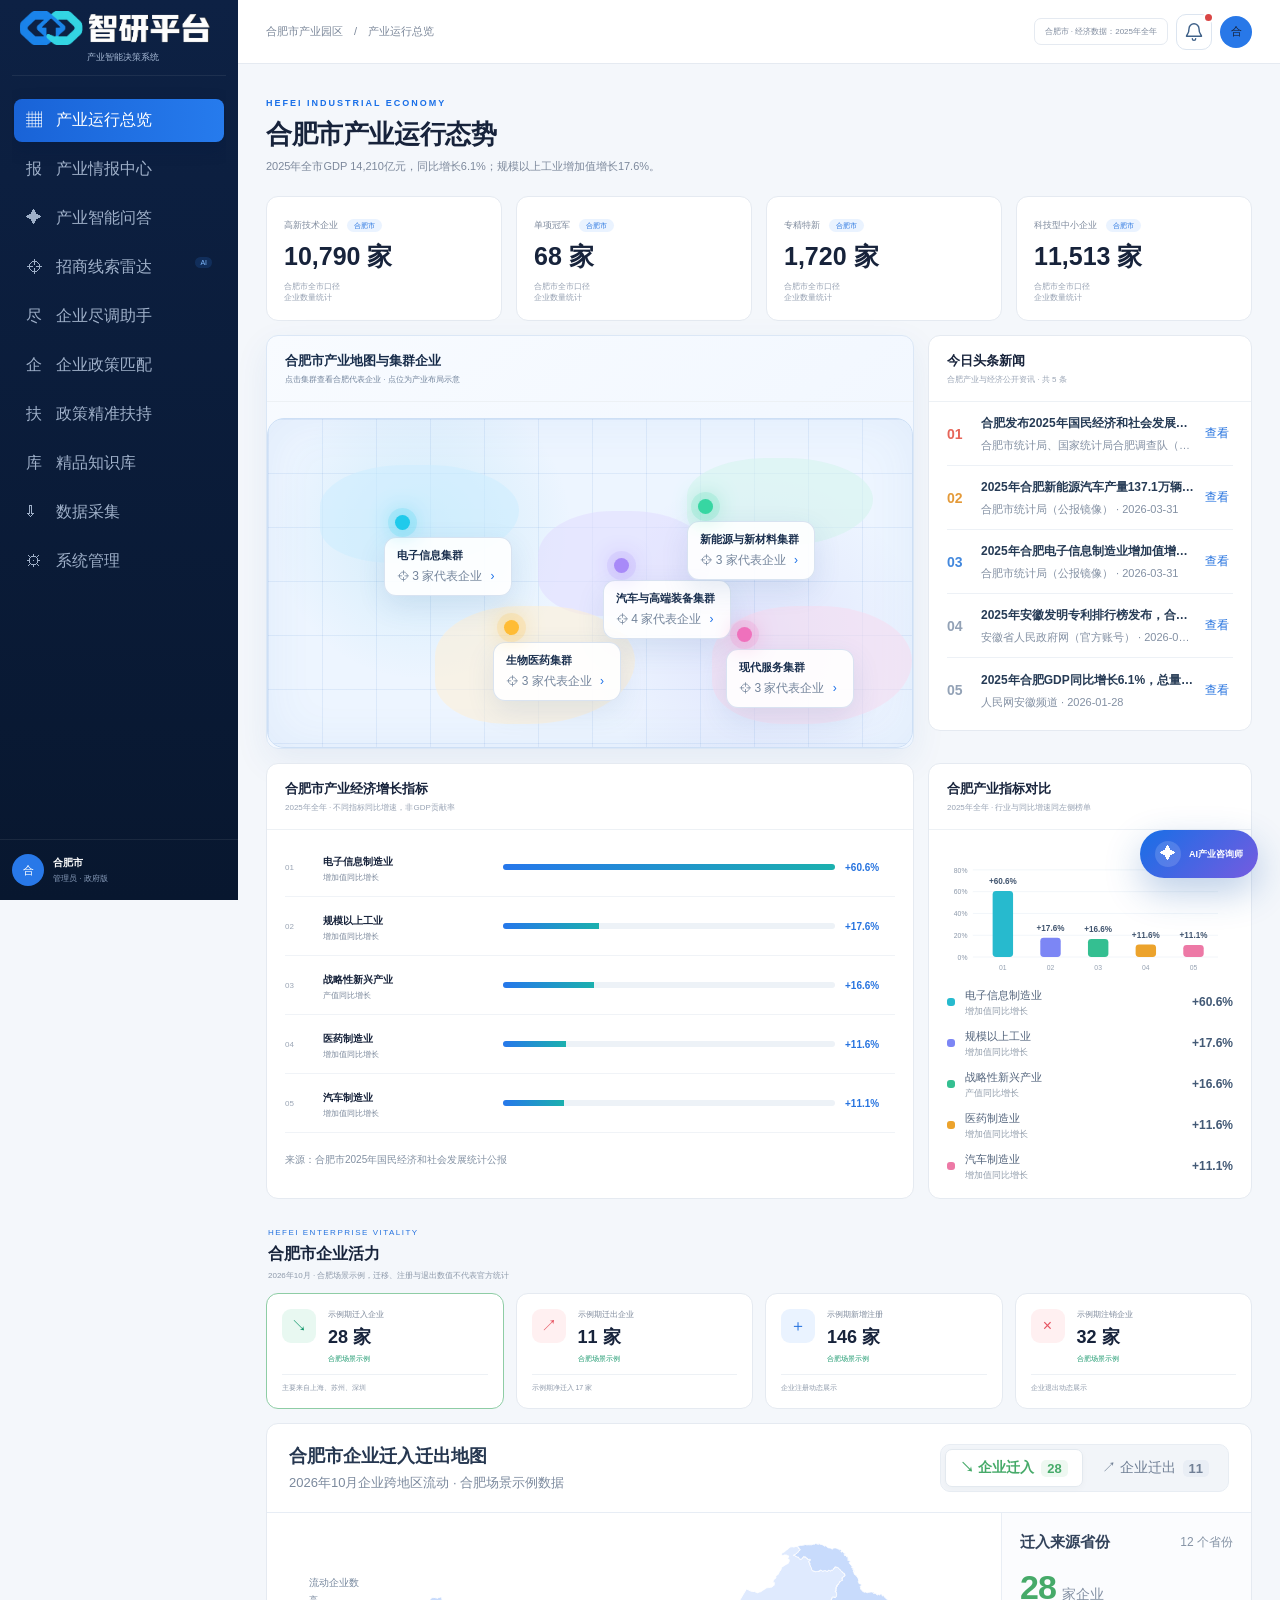
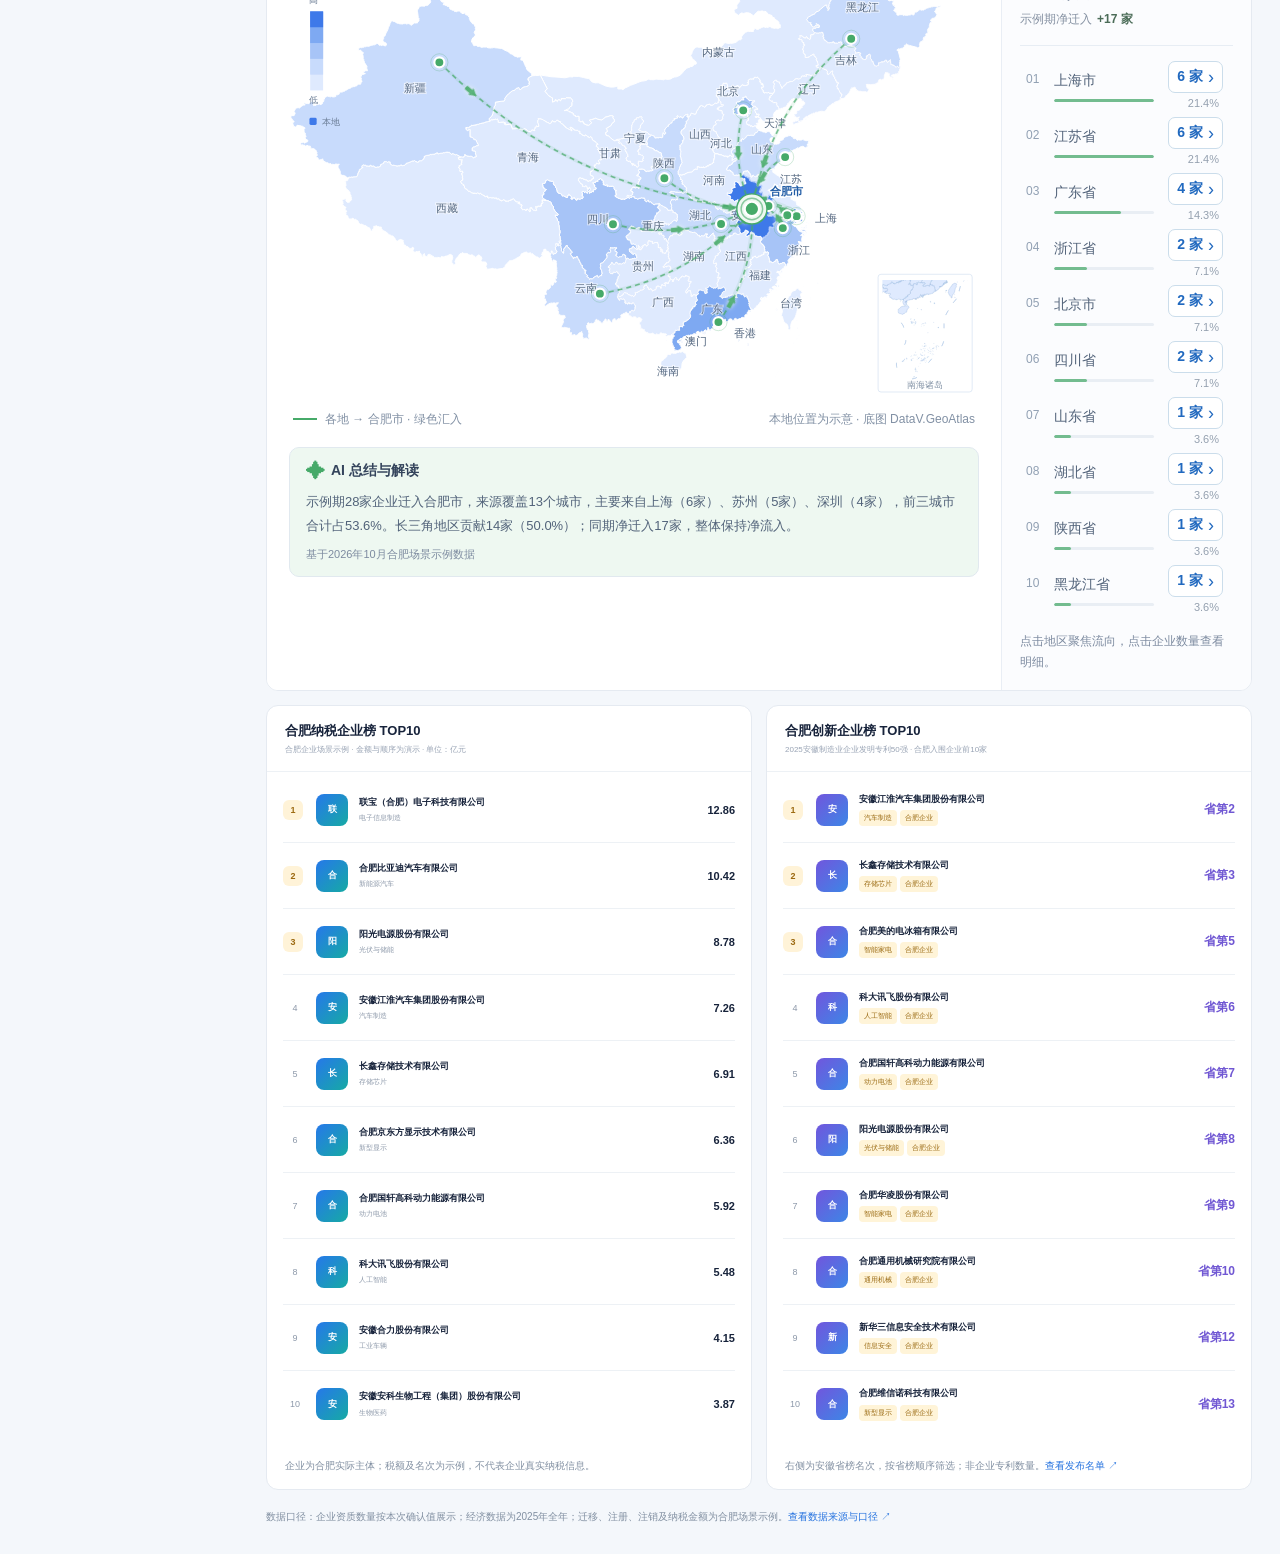
==== commit 1d6395a3: "调整产业情报中心智能排序 Source: f4a474d879cbd49d6a3b2faa3a98c67641f21089" ====
--- a/index.html
+++ b/index.html
@@ -4127,7 +4127,7 @@
 <script src="chain-enterprise-tasks.js?v=20261126-chain-tasks"></script>
 <script src="intelligence-event-analysis.js?v=20261126-intelligence-stream"></script>
 <script src="intelligence-event-history.js?v=20261126-intelligence-stream"></script>
-<script src="intelligence-feed.js?v=20261127-intelligence-home-layout"></script>
+<script src="intelligence-feed.js?v=20261127-intelligence-smart-sort"></script>
 <script src="report-notifications.js?v=20261126-notice-layout"></script>
 <link rel="stylesheet" href="intelligence-risk-workspace.css?v=20261126-risk">
 <link rel="stylesheet" href="intelligence-risk-calibration.css?v=20261126-risk">
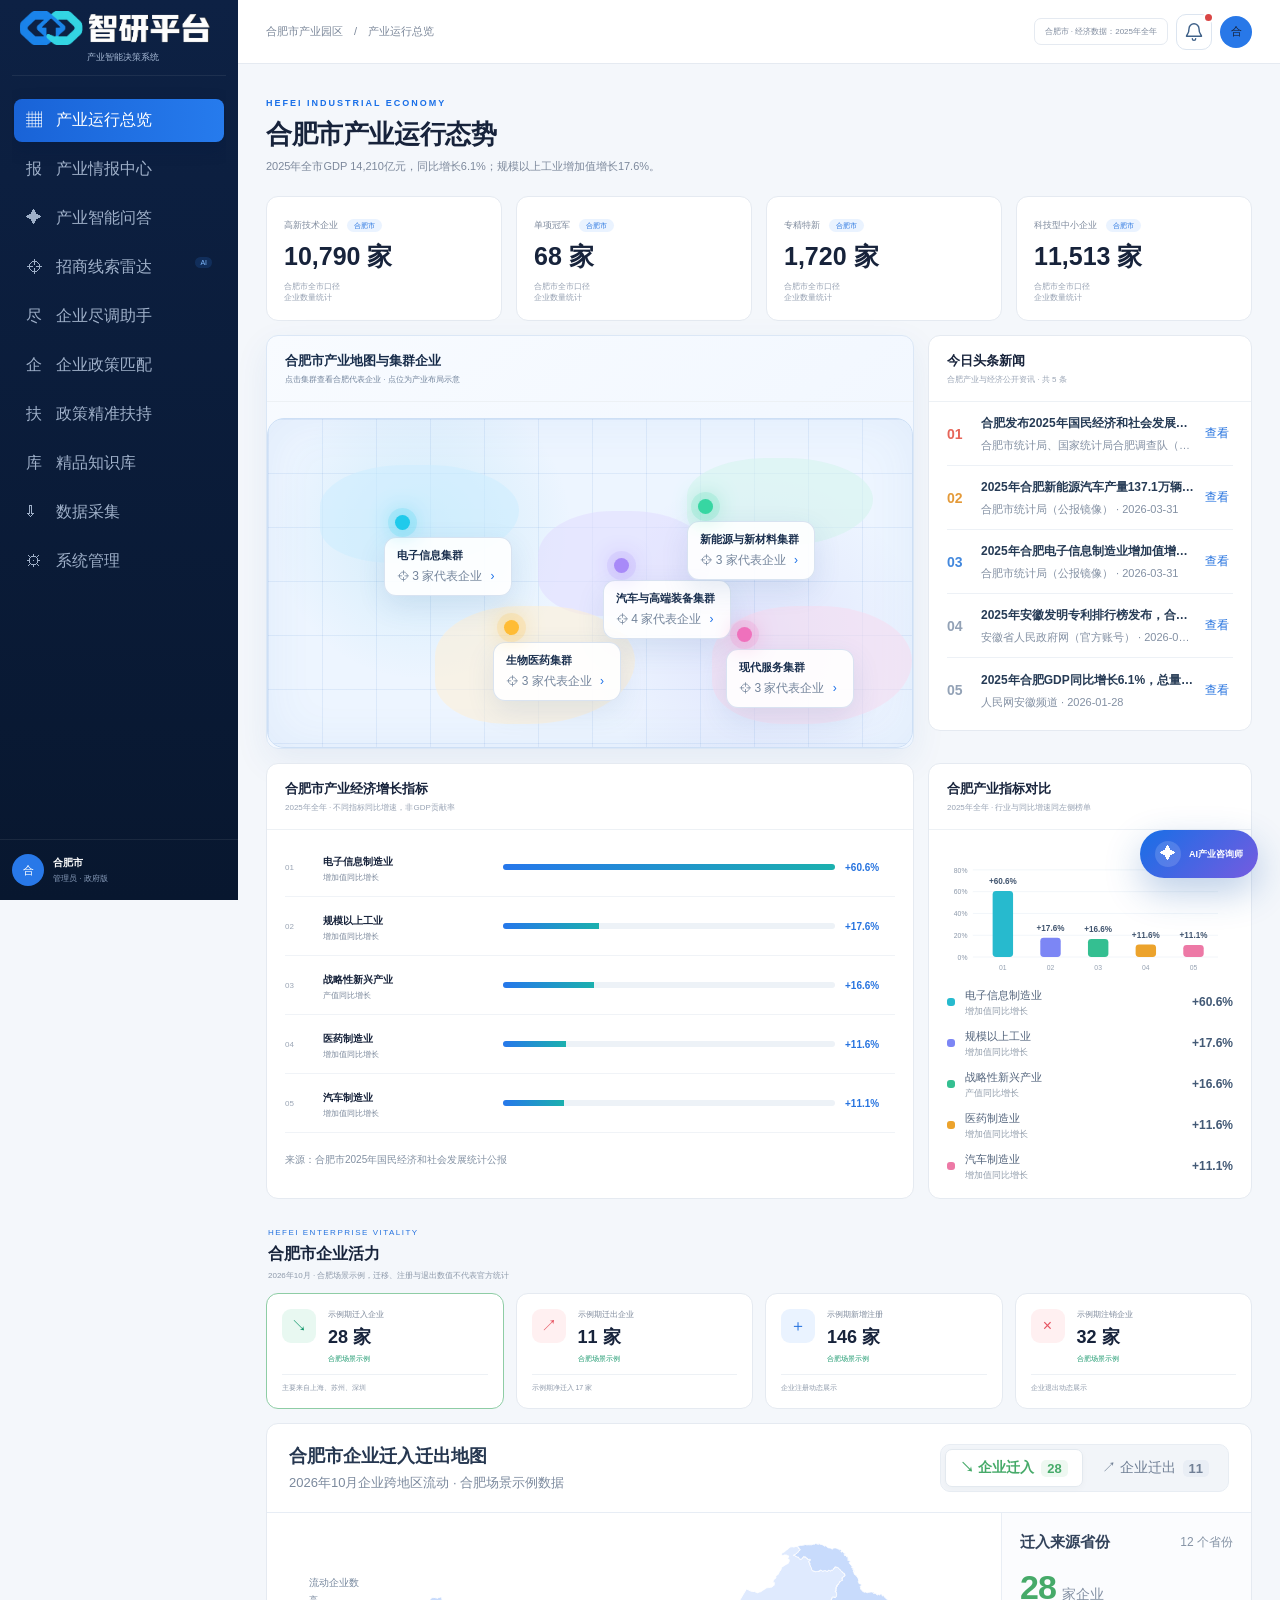
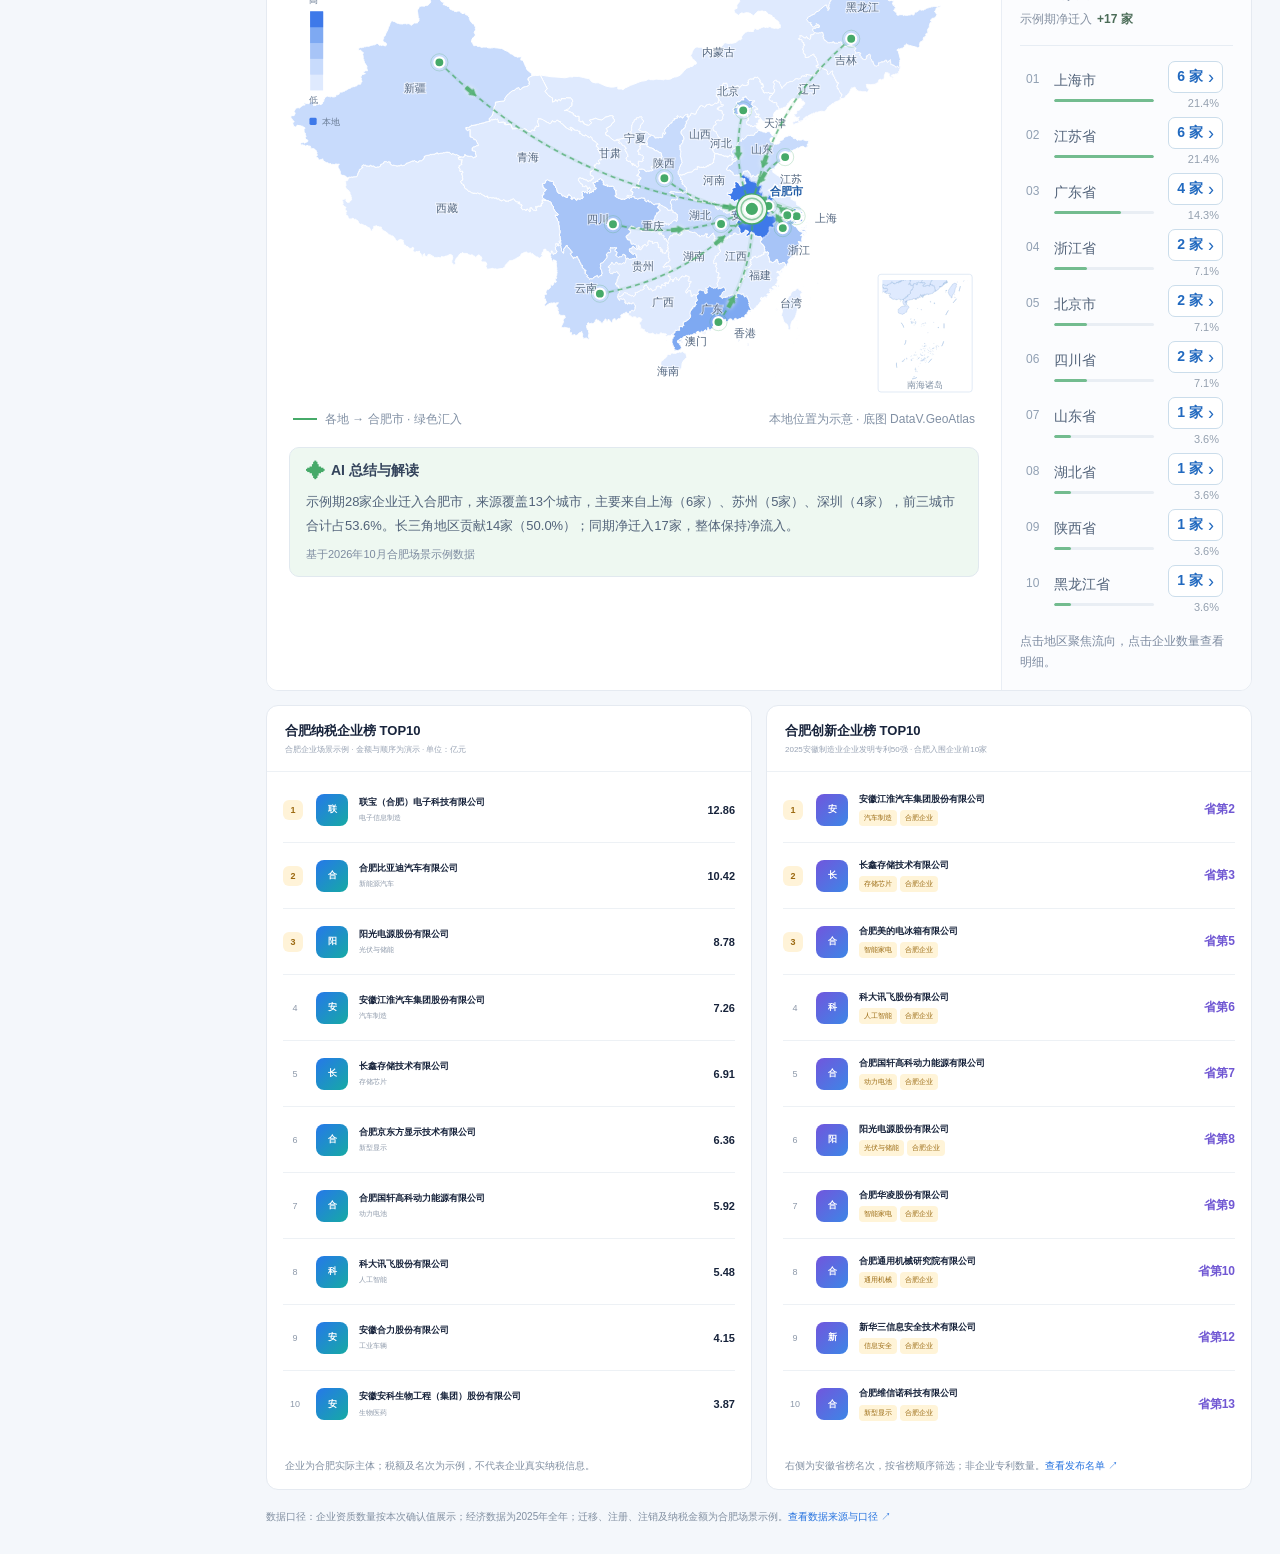
==== commit b454b134: "完善情报订阅分组滚动和匹配度提示 Source: 124846de03456df04d42c6bda84eacb25ef53e70" ====
--- a/index.html
+++ b/index.html
@@ -4118,7 +4118,7 @@
 </script>
 <script src="hefei-industry-comparison.js?v=20261028-layout"></script>
 <link rel="stylesheet" href="chain-quality.css?v=20261127-chain-quality-bottom-actions">
-<link rel="stylesheet" href="intelligence-feed.css?v=20261127-intelligence-home-layout">
+<link rel="stylesheet" href="intelligence-feed.css?v=20261127-intelligence-group-overflow">
 <script src="chain-quality-metadata.js?v=20261127-chain-quality-concise"></script>
 <script src="chain-quality-examples.js?v=20261127-chain-quality-concise"></script>
 <script src="chain-quality-document-text.js?v=20261127-chain-quality-attachment-scroll"></script>
@@ -4127,7 +4127,7 @@
 <script src="chain-enterprise-tasks.js?v=20261126-chain-tasks"></script>
 <script src="intelligence-event-analysis.js?v=20261126-intelligence-stream"></script>
 <script src="intelligence-event-history.js?v=20261126-intelligence-stream"></script>
-<script src="intelligence-feed.js?v=20261127-intelligence-smart-sort"></script>
+<script src="intelligence-feed.js?v=20261127-intelligence-group-overflow"></script>
 <script src="report-notifications.js?v=20261126-notice-layout"></script>
 <link rel="stylesheet" href="intelligence-risk-workspace.css?v=20261126-risk">
 <link rel="stylesheet" href="intelligence-risk-calibration.css?v=20261126-risk">
--- a/intelligence-feed.css
+++ b/intelligence-feed.css
@@ -214,6 +214,8 @@
 .if-group-strip { display: flex; align-items: center; gap: 8px; min-width: 0; margin-bottom: 16px; border-bottom: 1px solid var(--if-line); }
 .if-tabs { min-width: 0; }
 .if-group-tabs {
+  --if-group-fade-left: 0px;
+  --if-group-fade-right: 0px;
   display: flex;
   flex: 1;
   align-items: stretch;
@@ -223,7 +225,11 @@
   overflow-x: auto;
   scrollbar-width: none;
   overscroll-behavior-x: contain;
-}
+  mask-image: linear-gradient(to right, transparent, #000 var(--if-group-fade-left),
+    #000 calc(100% - var(--if-group-fade-right)), transparent);
+}
+.if-group-strip[data-more-groups-left] .if-group-tabs { --if-group-fade-left: 10px; }
+.if-group-strip[data-more-groups-right] .if-group-tabs { --if-group-fade-right: 10px; }
 .if-group-tab {
   display: inline-flex;
   flex: none;
@@ -259,9 +265,10 @@
   border-radius: 8px;
   background: #fff;
   color: var(--if-muted);
+  font: 18px/1 system-ui, sans-serif;
   cursor: pointer;
 }
-.if-group-strip > [data-if-scroll-groups]:hover { border-color: #aac1e4; color: var(--if-blue); }
+.if-group-strip > [data-if-scroll-groups]:hover:not(:disabled) { border-color: #aac1e4; color: var(--if-blue); }
 .if-group-strip > [data-if-scroll-groups]:disabled { opacity: .55; cursor: default; }
 .if-group-state {
   padding: 2px 5px;
@@ -482,6 +489,57 @@
 .if-event-score b { position: relative; line-height: 1; }
 .if-event-score[data-score-tone="high"] { --if-score-color: #179569; }
 .if-event-score[data-score-tone="medium"] { --if-score-color: #c38118; }
+.if-score-tooltip {
+  --if-score-tooltip-bg: #182b47;
+  position: fixed;
+  z-index: 90;
+  box-sizing: border-box;
+  width: min(265px, calc(100vw - 20px));
+  border-radius: 10px;
+  background: var(--if-score-tooltip-bg);
+  box-shadow: 0 8px 24px #11243c45;
+  color: #dce7f7;
+  font-size: 12px;
+  line-height: 1.5;
+  text-align: left;
+  font-variant-numeric: tabular-nums;
+}
+.if-score-tooltip[hidden] { display: none; }
+.if-score-tooltip::before {
+  position: absolute;
+  top: -4px;
+  left: clamp(12px, var(--if-score-tooltip-arrow, 50%), calc(100% - 12px));
+  width: 9px;
+  height: 9px;
+  background: var(--if-score-tooltip-bg);
+  content: "";
+  transform: translateX(-50%) rotate(45deg);
+}
+.if-score-tooltip[data-side="above"]::before { top: auto; bottom: -4px; }
+.if-score-tooltip-content {
+  box-sizing: border-box;
+  position: relative;
+  max-height: var(--if-score-tooltip-height, calc(100dvh - 20px));
+  padding: 11px 13px;
+  overflow: auto;
+  overscroll-behavior: contain;
+  scrollbar-width: thin;
+  scrollbar-color: #527399 transparent;
+}
+.if-score-tooltip-total, .if-score-tooltip dl > div, .if-score-tooltip li { display: flex; align-items: baseline; justify-content: space-between; gap: 10px; }
+.if-score-tooltip-total { margin-bottom: 6px; padding-bottom: 6px; border-bottom: 1px solid #ffffff28; color: #fff; }
+.if-score-tooltip-total > strong { font-size: 13px; }
+.if-score-tooltip-total > b { color: #96c2ff; font-size: 18px; white-space: nowrap; }
+.if-score-tooltip-total small { color: #b4c7e1; font-size: 10px; font-weight: 500; }
+.if-score-tooltip dl, .if-score-tooltip dd, .if-score-tooltip ul { margin: 0; }
+.if-score-tooltip dl > div + div, .if-score-tooltip li + li { margin-top: 3px; }
+.if-score-tooltip dd, .if-score-tooltip li > b { flex: none; color: #f0f5ff; white-space: nowrap; }
+.if-score-tooltip-note { margin: 5px 0 0; color: #b4c7e1; font-size: 11px; }
+.if-score-tooltip-sources { margin-top: 8px; padding-top: 7px; border-top: 1px solid #ffffff28; }
+.if-score-tooltip-sources > strong { color: #fff; }
+.if-score-tooltip-sources ul { margin-top: 3px; padding: 0; list-style: none; }
+.if-score-tooltip-sources li > span { min-width: 0; overflow-wrap: anywhere; }
+.if-score-tooltip-sources small { padding: 1px 4px; border-radius: 3px; background: #304e75; color: #c7dfff; font-size: 10px; white-space: nowrap; }
 .if-event strong { font-size: 14px; line-height: 1.5; overflow-wrap: anywhere; }
 .if-event .if-event-summary {
   display: -webkit-box;
